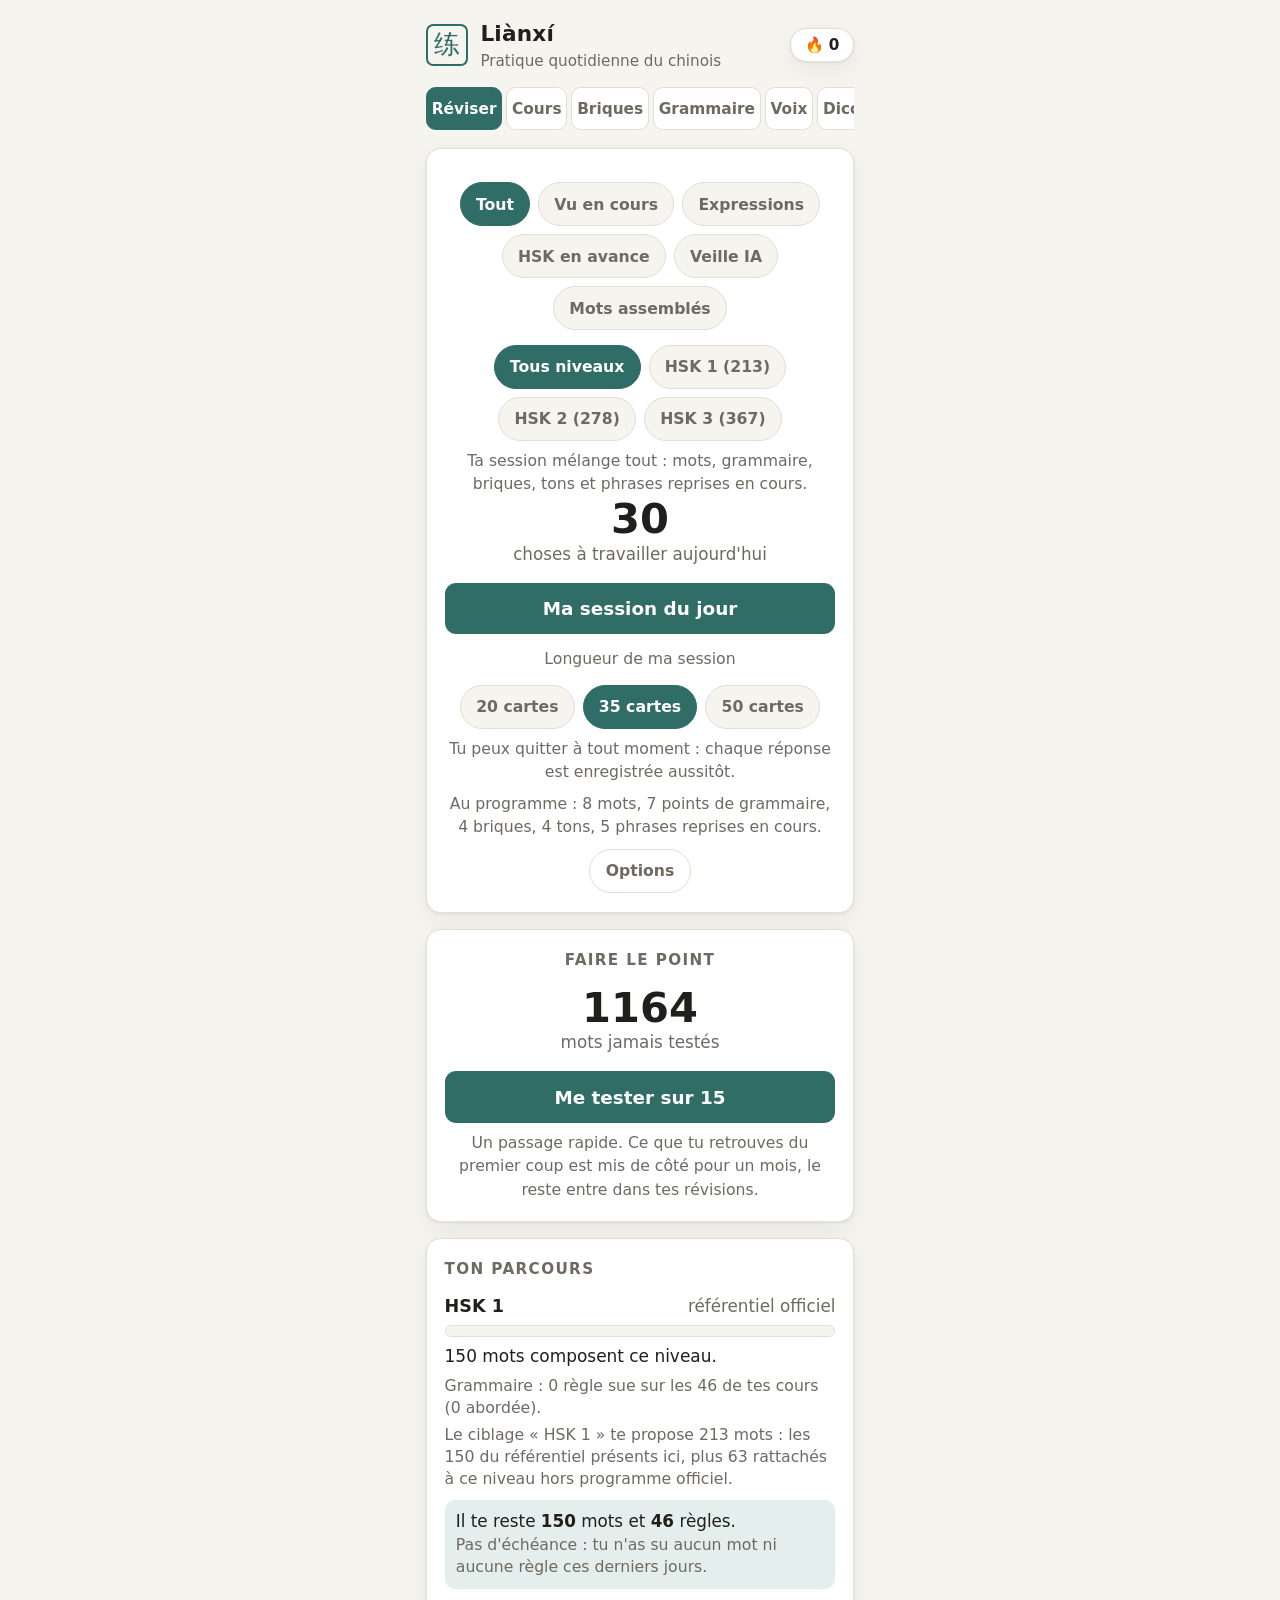
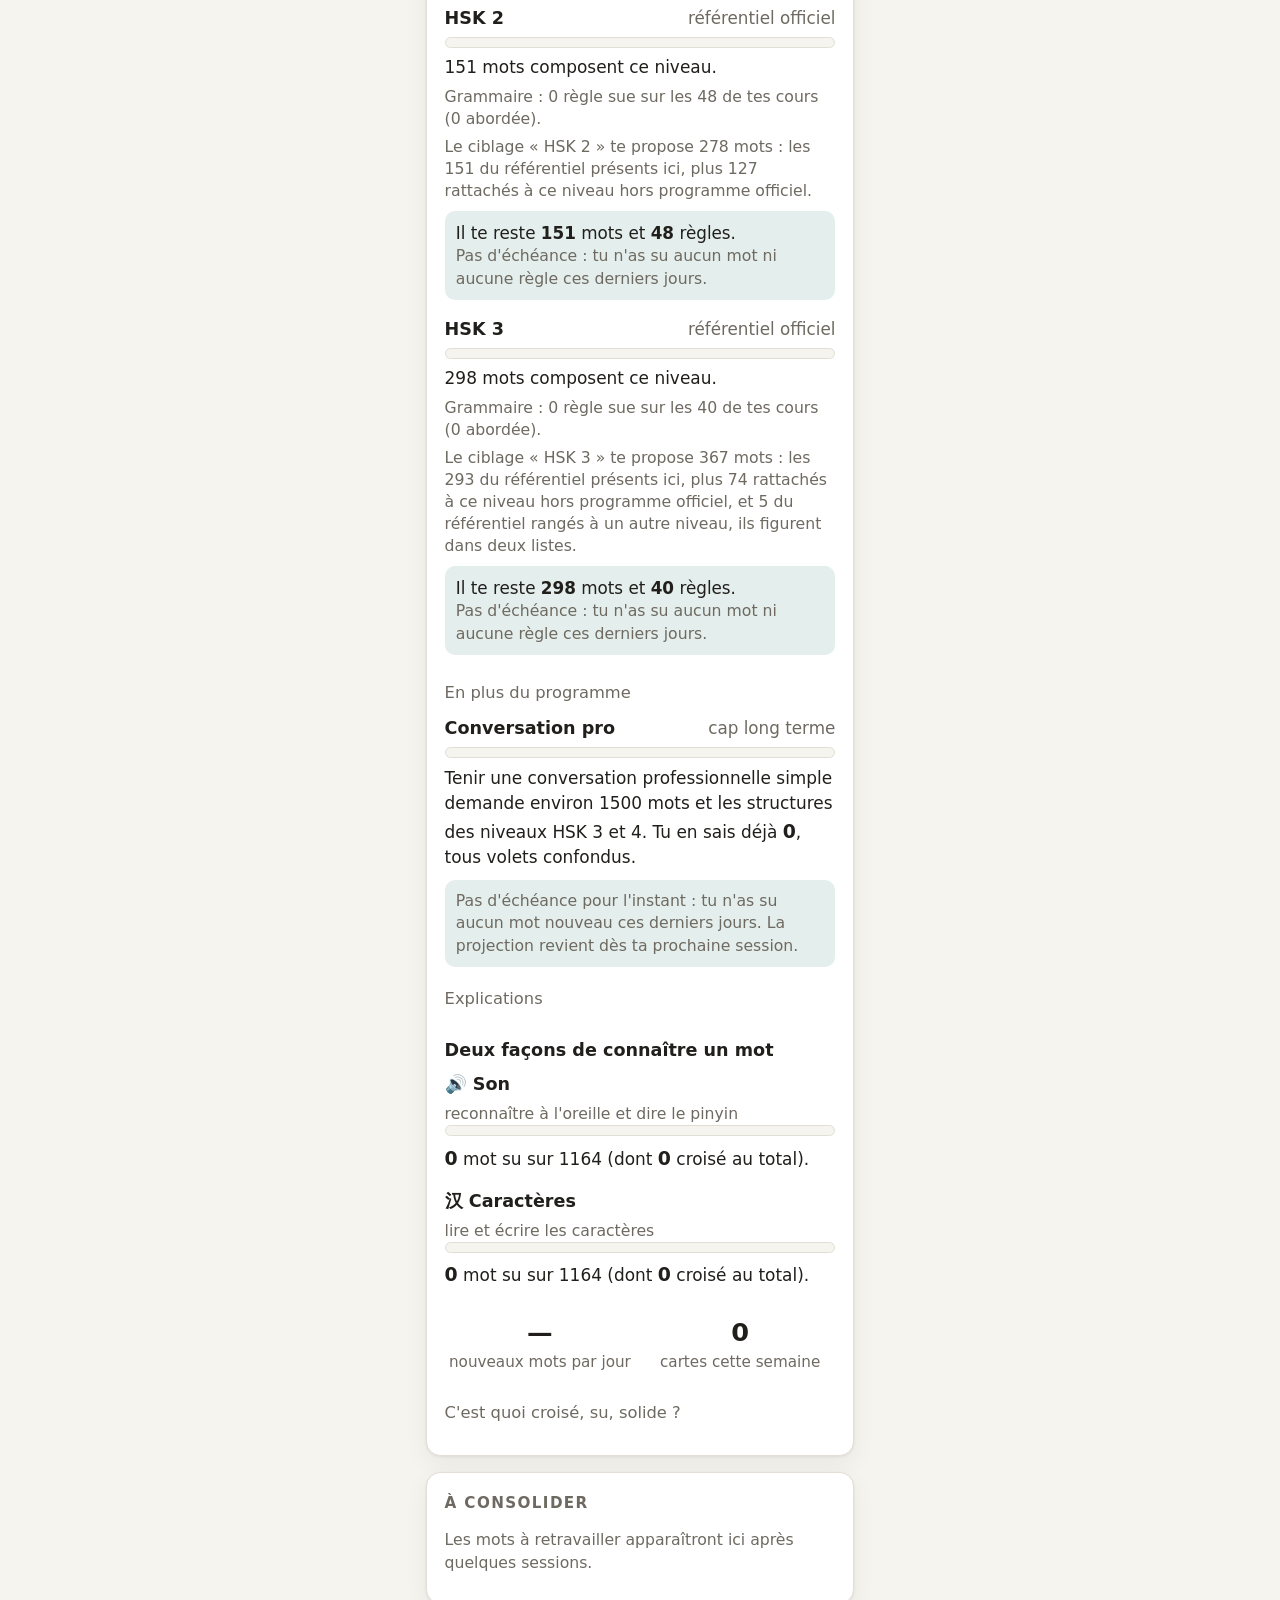
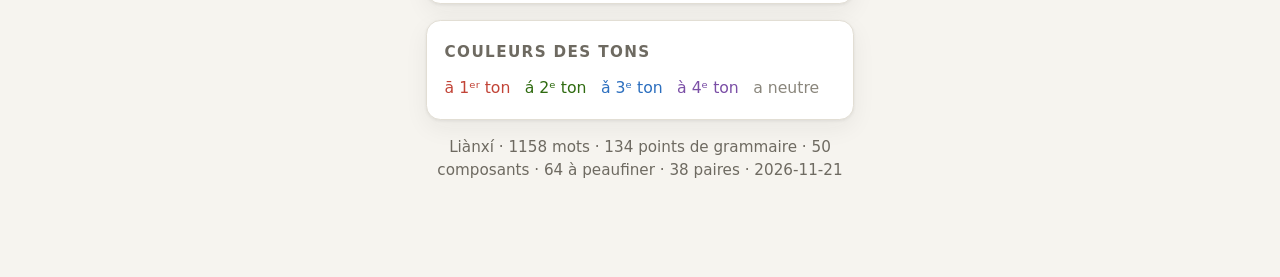
==== index.html @ 5602e7f3 "Cours : phrases des supports des leçons 11, 12 et 13 du HSK 3 134 phrases (dialogues et exemples de " ====
<!doctype html>
<html lang="fr">
<head>
<meta charset="utf-8">
<meta name="viewport" content="width=device-width, initial-scale=1, viewport-fit=cover">
<title>Liànxí · Pratique du chinois</title>
<link rel="manifest" href="manifest.json">
<link rel="icon" href="icon.svg" type="image/svg+xml">
<link rel="apple-touch-icon" href="apple-touch-icon.png">
<meta name="apple-mobile-web-app-title" content="Liànxí">
<meta name="theme-color" content="#2F6D66">
<style>
  :root {
    --paper: #F6F4EF;
    --card: #FFFFFF;
    --ink: #211F1C;
    --muted: #6E6A61;
    --line: #E2DED4;
    --accent: #2F6D66;
    --accent-ink: #FFFFFF;
    --accent-soft: #E4EEEC;
    --bad: #B3402E;
    --bad-soft: #F6E6E2;
    --good: #4A7C59;
    --good-soft: #E6EFE8;
    --t1: #C24437;
    --t2: #2F6B10;
    --t3: #2C6FBF;
    --t4: #7B4FA6;
    --t0: #8A867C;
    --shadow: 0 1px 3px rgba(33,31,28,.07), 0 8px 24px rgba(33,31,28,.06);
  }
  @media (prefers-color-scheme: dark) {
    :root {
      --paper: #161719; --card: #1F2124; --ink: #EDEAE2; --muted: #9C978C;
      --line: #2E3036; --accent: #63A79D; --accent-ink: #10201D; --accent-soft: #23332F;
      --bad: #E06A55; --bad-soft: #3A2521; --good: #7FB78A; --good-soft: #22312A;
      --t1: #E5766A; --t2: #7CBF5A; --t3: #6FA8E8; --t4: #B48AD9; --t0: #8F8B82;
      --shadow: 0 1px 3px rgba(0,0,0,.4), 0 8px 24px rgba(0,0,0,.3);
    }
  }

  * { box-sizing: border-box; }
  body {
    margin: 0; background: var(--paper); color: var(--ink);
    font-family: "Avenir Next", Avenir, -apple-system, "Segoe UI", system-ui, sans-serif;
    font-size: 1.1rem; line-height: 1.5;
    -webkit-font-smoothing: antialiased;
  }
  .hanzi { font-family: "Kaiti SC", "STKaiti", KaiTi, "AR PL KaitiM GB", serif; }

  .wrap { max-width: 460px; margin: 0 auto; padding: 0 1rem 5rem; }

  header.app {
    display: flex; align-items: center; gap: .8rem; padding: 1.1rem 0 .9rem;
  }
  .seal {
    width: 2.6rem; height: 2.6rem; flex: none; border: 2px solid var(--accent);
    border-radius: .45rem; display: grid; place-items: center;
    color: var(--accent); font-size: 1.6rem; line-height: 1;
  }
  header.app h1 { font-size: 1.35rem; margin: 0; font-weight: 600; letter-spacing: .01em; }
  header.app .sub { font-size: .95rem; color: var(--muted); margin: 0; }
  .streak {
    margin-left: auto; background: var(--card); border: 1px solid var(--line);
    border-radius: 999px; padding: .3rem .85rem; font-size: .95rem; font-weight: 600;
    box-shadow: var(--shadow);
  }

  nav.tabs { display: flex; gap: .25rem; margin-bottom: 1.1rem;
             overflow-x: auto; scrollbar-width: none; -webkit-overflow-scrolling: touch; }
  nav.tabs::-webkit-scrollbar { display: none; }
  nav.tabs button {
    flex: 1 1 auto; white-space: nowrap; padding: .72rem .3rem; font-size: .96rem; font-weight: 600;
    font-family: inherit; border: 1px solid var(--line); border-radius: .6rem;
    background: var(--card); color: var(--muted); cursor: pointer;
  }
  nav.tabs button[aria-selected="true"] {
    background: var(--accent); color: var(--accent-ink); border-color: var(--accent);
  }

  .cours-date { font-size: 1rem; color: var(--muted); margin: 0 0 .3rem; }
  .cours-titre { font-size: 1.35rem; font-weight: 600; margin: 0 0 .6rem; line-height: 1.3; }
  .cours-etat {
    font-size: .95rem; border-radius: 999px; padding: .05rem .6rem; white-space: nowrap;
    background: var(--accent-soft); color: var(--accent); margin-left: .4rem;
  }
  .cours-etat.su { background: var(--good-soft); color: var(--good); }
  .cours-nouveau { font-size: .95rem; color: var(--accent); font-weight: 600; }
  .cours-liste { margin: .3rem 0 0; padding-left: 1.2rem; font-size: 1.1rem; line-height: 1.5; }
  .lecon-grille { display: grid; grid-template-columns: repeat(auto-fill, minmax(3rem, 1fr)); gap: .5rem; }
  .lecon-grille .chip { min-height: 44px; font-size: 1.1rem; font-weight: 600; }
  .cours-formu { padding: .6rem 0; border-bottom: 1px solid var(--line); }
  .cours-formu:last-child { border-bottom: none; }
  .cours-formu .ruby { margin-bottom: .2rem; }

  .panel {
    background: var(--card); border: 1px solid var(--line); border-radius: .9rem;
    padding: 1.2rem 1.1rem; margin-bottom: 1rem; box-shadow: var(--shadow);
  }
  .panel h2 {
    font-size: .95rem; text-transform: uppercase; letter-spacing: .09em;
    color: var(--muted); margin: 0 0 .8rem; font-weight: 600;
  }

  .due-big { font-size: 2.6rem; font-weight: 700; line-height: 1.1; font-variant-numeric: tabular-nums; }
  .due-label { color: var(--muted); font-size: 1.05rem; }

  .chips { display: flex; gap: .5rem; flex-wrap: wrap; justify-content: center; margin-top: .9rem; }
  .chip {
    min-height: 44px; padding: .35rem .95rem; border-radius: 999px; border: 1px solid var(--line);
    background: var(--paper); color: var(--muted); font-size: .98rem; font-weight: 600;
    cursor: pointer; font-family: inherit;
  }
  .chip[aria-pressed="true"] { background: var(--accent); color: var(--accent-ink); border-color: var(--accent); }

  .btn {
    display: block; width: 100%; padding: .95rem; margin-top: 1rem;
    font-size: 1.15rem; font-weight: 600; font-family: inherit;
    border: none; border-radius: .7rem; cursor: pointer;
    background: var(--accent); color: var(--accent-ink);
  }
  .btn.secondary { background: var(--accent-soft); color: var(--accent); }
  .btn.ghost { background: transparent; color: var(--muted); border: 1px solid var(--line); }
  .sans-parler { display: grid; gap: .5rem; margin-top: 1rem; }
  .btn:disabled { opacity: .45; cursor: default; }
  button:focus-visible, input:focus-visible, textarea:focus-visible {
    outline: 3px solid var(--accent); outline-offset: 2px;
  }

  /* Un caractère cité n'est jamais nu : forme, prononciation, sens. */
  .char-gloses { display: flex; flex-wrap: wrap; gap: .4rem; margin: .5rem 0; }
  .char-glose { display: flex; flex-direction: column; align-items: center; gap: .1rem;
    padding: .4rem .55rem; border: 1px solid var(--line); border-radius: 10px;
    background: var(--card); cursor: pointer; min-width: 4.2rem; }
  .char-glose .hanzi { font-size: 1.7rem; line-height: 1.1; }
  .char-glose .cg-py { font-size: 1rem; }
  .char-glose .cg-fr { font-size: .95rem; color: var(--muted); text-align: center; }
  /* Le mot d'origine reste à la taille du texte : sans ça il hérite de la
     grande taille des hanzi et vole la vedette au caractère de la tuile. */
  .char-glose .cg-fr .hanzi { font-size: 1.05em; }
  .char-glose { max-width: 12rem; }
  .stats { display: grid; grid-template-columns: repeat(2, 1fr); gap: .6rem; }
  /* Échéance de niveau : la durée est le seul chiffre qu'on lit de loin, le reste
     est là pour qu'elle puisse la contester. */
  .pc-eta { margin-top: .6rem; padding: .6rem .7rem; border-radius: 10px;
    background: var(--accent-soft); font-size: 1.05rem; line-height: 1.45; }
  .pc-eta.fini { background: transparent; padding-left: 0; color: var(--muted); }
  .pc-eta-big { display: block; font-size: 1.5rem; font-weight: 700; margin: .15rem 0; }
  .pc-eta-note { display: block; font-size: .98rem; color: var(--muted); }
  .stat { text-align: center; padding: .5rem .2rem; }
  .stat .n { font-size: 1.6rem; font-weight: 700; font-variant-numeric: tabular-nums; }
  .stat .l { font-size: .95rem; color: var(--muted); }

  .tone-legend { display: flex; flex-wrap: wrap; gap: .4rem .9rem; font-size: .98rem; margin-top: .6rem; }
  .t1 { color: var(--t1); } .t2 { color: var(--t2); } .t3 { color: var(--t3); }
  .t4 { color: var(--t4); } .t0 { color: var(--t0); }

  ul.words { list-style: none; margin: 0; padding: 0; }
  ul.words li {
    display: flex; align-items: baseline; gap: .7rem; padding: .65rem 0;
    border-bottom: 1px solid var(--line);
  }
  ul.words li:last-child { border-bottom: none; }
  .w-hanzi { font-size: 1.5rem; flex: none; }
  .w-mid { min-width: 0; }
  .w-pinyin { font-size: 1.02rem; }
  .w-fr { color: var(--muted); font-size: 1rem; }
  .w-theme {
    font-size: .95rem; color: var(--accent); background: var(--accent-soft);
    border-radius: 999px; padding: .05rem .55rem; margin-left: .4rem; white-space: nowrap;
  }
  .w-err {
    margin-left: auto; flex: none; font-size: .98rem; font-weight: 600;
    color: var(--bad); background: var(--bad-soft); border-radius: 999px; padding: .1rem .6rem;
  }
  .w-lvl { margin-left: auto; flex: none; font-size: .9rem; color: var(--muted); }

  textarea {
    width: 100%; min-height: 7rem; font-size: 1rem; font-family: ui-monospace, Menlo, monospace;
    border: 1px solid var(--line); border-radius: .6rem; padding: .7rem;
    background: var(--paper); color: var(--ink); resize: vertical;
  }
  .hint { font-size: .98rem; color: var(--muted); margin: .5rem 0 0; }
  /* Bandeau de reprise : s'affiche quand la sauvegarde en ligne est plus
     recente que l'etat de cet appareil (nouveau telephone, app reinstallee). */
  #sync-banner {
    display: none; margin: 0 0 .9rem; padding: .85rem .9rem;
    border: 1px solid var(--accent); border-radius: .7rem;
    background: var(--accent-soft); color: var(--ink); font-size: 1.02rem;
  }
  #sync-banner .btn { margin-top: .7rem; }
  .field {
    width: 100%; min-height: 44px; font-size: 1rem; font-family: ui-monospace, Menlo, monospace;
    border: 1px solid var(--line); border-radius: .6rem; padding: .7rem;
    background: var(--paper); color: var(--ink); box-sizing: border-box;
  }
  .file-btn {
    display: block; width: 100%; min-height: 44px; padding: .95rem; margin-top: 1rem;
    font-size: 1.15rem; font-weight: 600; text-align: center;
    border: 1px solid var(--line); border-radius: .7rem; color: var(--muted); cursor: pointer;
  }
  .file-btn input { display: none; }
  .msg { font-size: 1.02rem; font-weight: 600; margin-top: .6rem; }
  .msg.ok { color: var(--good); } .msg.err { color: var(--bad); }
  footer.build { text-align: center; color: var(--muted); font-size: .95rem; padding-bottom: 1rem; }

  /* ---- Session ---- */
  #session { position: fixed; inset: 0; background: var(--paper); overflow-y: auto; z-index: 10; }
  #session .wrap { padding-top: .9rem; }
  .sess-top { display: flex; align-items: center; gap: .8rem; margin-bottom: .9rem; }
  .sess-top button {
    background: none; border: none; font-size: 1.6rem; color: var(--muted);
    cursor: pointer; padding: .2rem .5rem; font-family: inherit;
  }
  .progress { flex: 1; height: .45rem; background: var(--line); border-radius: 999px; overflow: hidden; }
  .progress div { height: 100%; background: var(--accent); border-radius: 999px; transition: width .25s; }
  @media (prefers-reduced-motion: reduce) { .progress div { transition: none; } }
  .sess-count { font-size: .95rem; color: var(--muted); font-variant-numeric: tabular-nums; }
  .sess-track { flex: none; font-size: 1.2rem; }
  .skip-btn { flex: none; background: none; border: none; color: var(--accent); font-family: inherit;
    font-size: 1rem; font-weight: 600; cursor: pointer; padding: .2rem .5rem; min-height: 44px; }
  .sess-top button { min-height: 44px; }
  /* Toute la carte révèle la réponse : viser un bouton de plus par carte était
     un geste de précision inutile. */
  .qcard.tappable { cursor: pointer; }

  .mode-tag {
    display: inline-block; font-size: .9rem; font-weight: 600; letter-spacing: .08em;
    text-transform: uppercase; color: var(--accent); background: var(--accent-soft);
    border-radius: 999px; padding: .2rem .8rem; margin-bottom: 1rem;
  }
  .qcard {
    background: var(--card); border: 1px solid var(--line); border-radius: 1rem;
    box-shadow: var(--shadow); padding: 1.6rem 1.2rem; text-align: center; min-height: 16rem;
    display: flex; flex-direction: column; justify-content: center; gap: .7rem;
  }
  .q-hanzi { font-size: 4rem; line-height: 1.25; }
  .q-hanzi.small { font-size: 2.6rem; }
  .q-pinyin { font-size: 1.5rem; }
  .q-fr { font-size: 1.25rem; }
  .q-prompt { font-size: 1.05rem; color: var(--muted); }
  .q-phrase { font-size: 1.35rem; line-height: 1.6; }
  .q-phrase-fr { font-size: 1.02rem; color: var(--muted); }
  .q-phrase .pword {
    background: none; border: none; padding: .35em .18em; margin: 0 .08em;
    font-size: inherit; font-family: inherit; color: inherit; cursor: pointer;
    border-radius: .25em; border-bottom: 2px dotted var(--line);
  }
  .q-phrase .pword.active { background: var(--accent-soft); color: var(--accent); border-bottom: 2px solid var(--accent); }
  .gloss { font-size: 1.05rem; min-height: 1.3em; }
  .gloss-hint { font-size: .98rem; margin: 0; }
  select {
    width: 100%; padding: .6rem; font-size: 1.02rem; font-family: inherit;
    border: 1px solid var(--line); border-radius: .6rem;
    background: var(--paper); color: var(--ink);
  }
  .divider { border: none; border-top: 1px dashed var(--line); margin: .5rem 0; }

  .audio-btn {
    font-size: 1.15rem; font-weight: 600; font-family: inherit; cursor: pointer;
    background: var(--accent-soft); color: var(--accent); border: none;
    border-radius: 999px; padding: .55rem 1.2rem; min-height: 44px; min-width: 44px;
  }
  .audio-row { display: flex; gap: .5rem; justify-content: center; }
  .big-audio { font-size: 2.6rem; background: var(--accent-soft); color: var(--accent);
    border: none; border-radius: 50%; width: 5.5rem; height: 5.5rem; cursor: pointer; align-self: center; }

  input.answer {
    font-size: 1.7rem; text-align: center; width: 100%; padding: .6rem;
    border: 1px solid var(--line); border-radius: .6rem; background: var(--paper); color: var(--ink);
    font-family: "Kaiti SC", "STKaiti", KaiTi, serif;
  }
  .diff span.okc { color: var(--good); }
  .diff span.koc, .diff-leg .koc { color: var(--bad); text-decoration: line-through; }
  .diff span.manq, .diff-leg .manq { color: var(--accent); text-decoration: underline dashed; text-underline-offset: .25em; }
  .diff-leg .okc { color: var(--good); }
  #answer-zone .ruby { margin: .3rem 0 .7rem; }
  input.answer[readonly] { border-style: dashed; }
  .verdict { font-size: 1.1rem; font-weight: 700; }
  .verdict.ok { color: var(--good); } .verdict.ko { color: var(--bad); } .verdict.mid { color: var(--accent); }
  .heard { font-size: 1.02rem; color: var(--muted); }

  /* Les boutons de notation restent collés en bas : sur une carte dépliée avec
     phrase et audio, ils passaient sous la ligne de flottaison et il fallait
     scroller pour noter, 25 fois par session. */
  .grades {
    display: grid; grid-template-columns: 1fr 1fr; gap: .6rem;
    position: sticky; bottom: 0; z-index: 2;
    padding: .7rem 0 calc(.7rem + env(safe-area-inset-bottom));
    margin-top: 1rem; background: var(--paper);
  }
  .grades button {
    padding: 1rem 0; font-size: 1.15rem; font-weight: 700; font-family: inherit;
    border: none; border-radius: .7rem; cursor: pointer;
  }
  .g-again { background: var(--bad-soft); color: var(--bad); }
  .g-good { background: var(--accent); color: var(--accent-ink); }
  .grades button.suggest { outline: 3px solid var(--accent); outline-offset: 2px; }

  .end-list { text-align: left; }
  .score { display: grid; grid-template-columns: repeat(3, 1fr); gap: .5rem; margin: .4rem 0; }
  .sc { padding: .5rem .2rem; border-radius: .6rem; background: var(--paper); }
  .sc .n { font-size: 1.9rem; font-weight: 700; font-variant-numeric: tabular-nums; line-height: 1.1; }
  .sc .l { font-size: .95rem; color: var(--muted); }
  .sc.ok { background: var(--good-soft); } .sc.ok .n { color: var(--good); }
  .sc.ko { background: var(--bad-soft); } .sc.ko .n { color: var(--bad); }

  /* Caractère au-dessus, pinyin coloré en dessous */
  .ruby { display: flex; flex-wrap: wrap; justify-content: center; gap: .1rem .35rem; }
  .pyseg { display: inline-flex; flex-direction: column; align-items: center; line-height: 1.25; }
  .pyseg .hanzi { font-size: 1.9rem; }
  .pysub { font-size: 1.05rem; }
  .aside-zi { font-size: 1.05rem; color: var(--muted); }
  .aside-zi .hanzi { font-size: 1.5rem; color: var(--ink); }
  .cmp { display: flex; flex-direction: column; gap: .5rem; margin: .6rem 0; }
  .cmp-row { display: flex; align-items: center; gap: .6rem; justify-content: center; flex-wrap: wrap; }
  .cmp-lab { font-size: .95rem; font-weight: 700; letter-spacing: .06em; text-transform: uppercase;
    color: var(--muted); flex: none; }
  .cmp-hint { text-align: left; font-size: 1rem; }
  /* ---- Dictionnaire ---- */
  .dico-input {
    width: 100%; padding: .75rem .9rem; font-size: 1.15rem; font-family: inherit;
    border: 1px solid var(--line); border-radius: .6rem; background: var(--paper); color: var(--ink);
  }
  .dico-card { background: var(--card); border: 1px solid var(--line); border-radius: .9rem;
    padding: 1rem 1.1rem; margin-bottom: .8rem; box-shadow: var(--shadow); }
  .dico-head { display: flex; align-items: baseline; gap: .7rem; flex-wrap: wrap; }
  .dico-hanzi { font-size: 2.2rem; }
  .dico-fr { color: var(--muted); font-size: 1.05rem; }
  .dico-decomp { display: flex; flex-wrap: wrap; gap: .4rem; margin: .7rem 0 .2rem; }
  .dico-mot { font-size: .98rem; border: 1px solid var(--line); border-radius: 999px; padding: .5rem .8rem; min-height: 44px; }
  .dico-ex { font-size: 1.2rem; margin-top: .6rem; line-height: 1.5; }
  .dico-ex-fr { font-size: .98rem; color: var(--muted); }

  /* ---- Grammaire ---- */
  .gram-item {
    border: 1px solid var(--line); border-radius: .7rem; margin-bottom: .6rem;
    background: var(--paper); overflow: hidden;
  }
  .gram-head {
    width: 100%; text-align: left; background: none; border: none; cursor: pointer;
    font-family: inherit; color: inherit; padding: .8rem .9rem; display: flex;
    align-items: baseline; gap: .5rem; flex-wrap: wrap;
  }
  .gram-head .t { font-size: 1.12rem; font-weight: 600; }
  .gram-head .r { font-size: 1rem; color: var(--muted); width: 100%; }
  .gram-struct {
    display: inline-block; font-size: 1.02rem; color: var(--accent);
    background: var(--accent-soft); border-radius: .4rem; padding: .1rem .6rem;
  }
  .gram-body { padding: 0 .9rem 1rem; font-size: 1.06rem; }
  .gram-body h4 { font-size: .95rem; text-transform: uppercase; letter-spacing: .07em;
    color: var(--muted); margin: 1rem 0 .35rem; }
  .gram-body ul { margin: .2rem 0; padding-left: 1.1rem; }
  .gram-body li { margin-bottom: .3rem; }
  .gram-ex { margin: .5rem 0; }
  .gram-ex .zh { font-size: 1.3rem; }
  .gram-ex .py { font-size: 1rem; }
  .gram-ex .fr { font-size: 1rem; color: var(--muted); }
  .gram-score {
    margin-left: auto; flex: none; font-size: .95rem; font-weight: 600;
    border-radius: 999px; padding: .1rem .6rem; white-space: nowrap;
    background: var(--paper); color: var(--muted); border: 1px solid var(--line);
  }
  .gram-score.ko { background: var(--bad-soft); color: var(--bad); border-color: transparent; }
  .gram-score.ok { background: var(--good-soft); color: var(--good); border-color: transparent; }
  .gram-q { font-size: 1.5rem; line-height: 1.6; }
  .gram-q .blank { color: var(--accent); border-bottom: 2px solid var(--accent); padding: 0 .5em; }
  .opts { display: flex; flex-direction: column; gap: .55rem; margin-top: 1rem; }
  .opts button {
    padding: .8rem .7rem; font-size: 1.25rem; font-family: inherit; font-weight: 600;
    border: 1px solid var(--line); border-radius: .7rem; background: var(--card);
    color: var(--ink); cursor: pointer;
  }
  .opts button:disabled { cursor: default; }
  .opts button.good { background: var(--good-soft); border-color: var(--good); color: var(--good); }
  .opts button.bad { background: var(--bad-soft); border-color: var(--bad); color: var(--bad); }
  .segs { display: flex; flex-wrap: wrap; gap: .45rem; justify-content: center; }
  .segs button {
    padding: .5rem .8rem; font-size: 1.35rem; font-family: inherit;
    border: 1px solid var(--line); border-radius: .55rem; background: var(--card);
    color: var(--ink); cursor: pointer;
  }
  .segs button:disabled { opacity: .3; }
  .drop {
    min-height: 3.6rem; border: 2px dashed var(--line); border-radius: .7rem;
    padding: .5rem; display: flex; flex-wrap: wrap; gap: .45rem; justify-content: center;
    align-items: center; margin-bottom: .7rem;
  }
  .drop .ph { color: var(--muted); font-size: 1rem; }
  .drop button { background: var(--accent-soft); border-color: var(--accent); color: var(--accent); }
  .expl { font-size: 1.05rem; text-align: left; background: var(--paper);
    border-left: 3px solid var(--accent); padding: .6rem .8rem; border-radius: .3rem; }

  /* ---- Fiche de grammaire, format court ---- */
  .gram-titre { font-size: 1.35rem; font-weight: 600; margin-bottom: .2rem; }
  /* Gabarit : une colonne par bloc, fonction / caractères / pinyin alignés */
  .gab { display: flex; gap: .4rem; flex-wrap: wrap; justify-content: center;
    background: var(--paper); border-radius: .6rem; padding: .7rem .5rem; margin: .6rem 0; }
  .gab-col { text-align: center; padding: .3rem .45rem; border-radius: .45rem;
    border-bottom: 3px solid var(--line); }
  .gab-col.fixe { background: var(--accent-soft); border-bottom-color: var(--accent); }
  .gab-lab { font-size: .95rem; font-weight: 700; letter-spacing: .04em;
    text-transform: uppercase; color: var(--muted); }
  .gab-col.fixe .gab-lab { color: var(--accent); }
  .gab-zh { font-size: 1.6rem; line-height: 1.3; }
  .gab-sens { font-size: .95rem; color: var(--muted); max-width: 8rem; margin: .15rem auto 0; }
  /* Aides à la construction des phrases longues (2026-10-27) */
  .idees { display: flex; flex-wrap: wrap; gap: .4rem; justify-content: center; margin: .3rem 0 .6rem; }
  .idee { display: flex; flex-direction: column; align-items: center; font-size: 1.05rem;
    background: var(--paper); border-radius: .5rem; padding: .35rem .6rem; }
  .idee small { font-size: .95rem; font-weight: 700; color: var(--accent); }
  .esc-prev { background: var(--paper); border-radius: .6rem; padding: .5rem .7rem; margin: .4rem 0 .6rem; }
  .esc-ajout { font-size: 1.1rem; font-weight: 600; margin: .4rem 0; }
  .gab-py { font-size: 1rem; }
  .gram-modele { text-align: center; margin: .7rem 0; }
  .gram-modele .fr { color: var(--muted); font-size: 1.05rem; }
  /* La règle, toujours au même endroit et jamais reformulée */
  .gram-regle { font-size: 1.12rem; font-weight: 600; background: var(--accent-soft);
    color: var(--accent); border-radius: .5rem; padding: .7rem .9rem; margin: .6rem 0; }
  .contraste { border: 1px solid var(--line); border-radius: .6rem; padding: .6rem .7rem; margin: .5rem 0; }
  .ct { display: flex; align-items: center; gap: .5rem; margin: .2rem 0; }
  .ct-m { font-weight: 700; font-size: 1.2rem; flex: none; }
  .ct.ok .ct-m { color: var(--good); }
  .ct.ko .ct-m { color: var(--bad); }
  .ct.ko .ruby { opacity: .75; }
  .ct-why { font-size: 1.02rem; color: var(--muted); margin-top: .35rem; }

  .filtre-btn {
    background: none; border: 1px solid var(--line); border-radius: 999px;
    color: var(--muted); font-family: inherit; font-size: .98rem; font-weight: 600;
    padding: .45rem 1rem; min-height: 44px; cursor: pointer; margin-top: .6rem;
  }
  .filtre-btn[aria-expanded="true"] { color: var(--accent); border-color: var(--accent); }

  /* ---- À consolider : fiches dépliables ----
     Repliée, la ligne donne le mot et ce qui coince ; dépliée, elle donne de
     quoi se remémorer en lisant, sans lancer d'exercice. */
  ul.words li.weak-item { display: block; padding: 0; }
  .weak-head { width: 100%; display: flex; align-items: baseline; gap: .7rem;
    background: none; border: none; padding: .65rem 0; font-family: inherit;
    font-size: inherit; color: inherit; cursor: pointer; text-align: left; min-height: 44px; }
  .weak-head .w-mid { flex: 1; }
  .weak-body { padding: .1rem 0 .8rem; font-size: 1.02rem; text-align: left; }
  .weak-body .ruby { justify-content: flex-start; }
  .taille-lab { font-size: .98rem; color: var(--muted); margin: .8rem 0 0; }

  /* ---- Barre de parcours ---- */
  .parcours { margin: .3rem 0 .9rem; }
  .pc-rail { height: .7rem; background: var(--paper); border: 1px solid var(--line);
    border-radius: 999px; overflow: hidden; }
  .pc-fill { height: 100%; background: var(--accent); border-radius: 999px; transition: width .4s; }
  @media (prefers-reduced-motion: reduce) { .pc-fill { transition: none; } }
  /* Barre en trois tons pour la part connue : même couleur, trois densités.
     Trois teintes différentes se lisaient comme trois catégories sans rapport,
     alors que c'est un seul continuum de solidité. */
  .pc-seg { display: flex; height: .7rem; background: var(--paper); border: 1px solid var(--line);
    border-radius: 999px; overflow: hidden; }
  .pc-seg i { height: 100%; background: var(--accent); display: block; }
  .pc-seg i.moyen { opacity: .5; }
  .pc-seg i.faible { opacity: .22; }
  .pc-parts { display: flex; flex-wrap: wrap; gap: .15rem .9rem; margin-top: .4rem;
              font-size: 1rem; color: var(--muted); }
  .pc-parts b { color: var(--ink); font-weight: 600; }
  .pc-puce { display: inline-block; width: .62rem; height: .62rem; border-radius: 999px;
             background: var(--accent); margin-right: .3rem; vertical-align: baseline; }
  .pc-puce.moyen { opacity: .5; } .pc-puce.faible { opacity: .22; }
  .pc-legend { font-size: 1.02rem; color: var(--muted); margin-top: .5rem; }
  .pc-legend strong { color: var(--ink); font-size: 1.15rem; }
  .pc-niveau, .pc-piste { margin: 0 0 1rem; }
  .pc-tete { display: flex; justify-content: space-between; align-items: baseline;
             gap: .6rem; margin-bottom: .35rem; }
  .pc-nom { font-weight: 600; font-size: 1.1rem; }
  .pc-pct { font-size: 1.05rem; color: var(--muted); font-variant-numeric: tabular-nums; }
  .pc-detail { display: flex; flex-wrap: wrap; gap: .2rem 1.1rem; margin-top: .4rem;
               font-size: 1rem; color: var(--muted); }
  .pc-detail strong { color: var(--ink); }
  .pc-note { font-size: .98rem; color: var(--muted); margin-top: .35rem; line-height: 1.4; }
  .pc-phrase { font-size: 1.06rem; line-height: 1.5; margin-top: .45rem; }
  .pc-phrase strong { font-size: 1.18rem; }
  .pc-ligne { display: flex; justify-content: space-between; gap: .6rem;
              font-size: 1.02rem; color: var(--muted); padding: .18rem 0; }
  .pc-ligne strong { color: var(--ink); }
  .gram-groupe { margin: 0 0 1.4rem; }
  .gram-groupe .pc-tete { margin-bottom: .3rem; }
  .gram-score.neuf { color: var(--muted); }
  .gram-score.presque { color: var(--accent); }
  .gram-plus { margin-top: .6rem; }
  .gram-plus summary { cursor: pointer; font-size: 1.02rem; color: var(--muted);
                       padding: .5rem 0; min-height: 44px; display: flex; align-items: center; }

  /* ---- Glose de prose : pinyin en ligne derrière les caractères ---- */
  .gl { white-space: nowrap; }
  .gl-py { font-size: .88em; margin-left: .12em; }

  /* ---- Classificateur ---- */
  .cl-bloc { background: var(--accent-soft); border-radius: .5rem; padding: .5rem .7rem; margin: .5rem 0; }
  .cl-lab { font-size: .95rem; font-weight: 700; text-transform: uppercase; letter-spacing: .05em;
    color: var(--accent); margin-right: .4rem; }
  .cl-zi { font-size: 1.5rem; }
  .cl-py { font-size: 1.05rem; }
  .cl-ex { font-size: 1.15rem; margin-left: .5rem; color: var(--muted); }
  .cl-note { font-size: 1rem; margin-top: .35rem; text-align: left; }
  .usage-note.construction { border-left-color: var(--muted); }
  .trace-wrap { display: flex; justify-content: center; margin: .6rem 0; }
  #trace-zone { position: relative; touch-action: none; }
  #trace-zone svg { display: block; }
  .trace-grille { position: absolute; inset: 0; pointer-events: none;
    border: 1px solid var(--line); border-radius: .4rem;
    background:
      linear-gradient(to right, transparent calc(50% - .5px), var(--line) calc(50% - .5px), var(--line) calc(50% + .5px), transparent calc(50% + .5px)),
      linear-gradient(to bottom, transparent calc(50% - .5px), var(--line) calc(50% - .5px), var(--line) calc(50% + .5px), transparent calc(50% + .5px)); }
  .trace-attente { color: var(--muted); padding: 3rem 1rem; font-size: 1.02rem; }
  .trace-actions { display: flex; gap: .5rem; justify-content: center; flex-wrap: wrap; }
  .trace-actions .btn { flex: 0 1 auto; min-height: 44px; }
  .cy-cars { display: flex; gap: .5rem; flex-wrap: wrap; margin: .5rem 0; }
  .cy-car { flex: 1 1 4.5rem; text-align: center; border: 1px solid var(--line);
            border-radius: .5rem; padding: .5rem .3rem; }
  .cy-zh { display: block; font-size: 1.9rem; line-height: 1.2; }
  .cy-py { display: block; font-size: 1rem; }
  .cy-fr { display: block; font-size: .98rem; color: var(--muted); margin-top: .2rem; }
  .cy-litt { font-size: 1.06rem; font-style: italic; margin: .5rem 0; }
  .usage-note { font-size: 1.04rem; line-height: 1.5; text-align: left; margin: .6rem 0;
                padding: .6rem .7rem; border-left: 3px solid var(--accent);
                background: var(--paper); border-radius: .3rem; }

  /* ---- Quiz tons ---- */
  .tone-opts { display: grid; grid-template-columns: repeat(5, 1fr); gap: .5rem; margin-top: 1rem; }
  .tone-opts button {
    padding: .9rem .2rem; font-size: 1.15rem; font-weight: 700; font-family: inherit;
    border: 1px solid var(--line); border-radius: .7rem; background: var(--card); cursor: pointer;
  }
  .tone-opts button:disabled { cursor: default; }
  .tone-opts button.good { background: var(--good-soft); border-color: var(--good); color: var(--good); }
  .tone-opts button.bad { background: var(--bad-soft); border-color: var(--bad); color: var(--bad); }

  /* ---- Prononciation : oreille, voix, écho ---- */
  .paire-opts { display: grid; gap: .55rem; margin-top: 1rem; }
  .paire-opts button {
    display: flex; align-items: center; gap: .7rem; text-align: left;
    padding: .75rem .9rem; min-height: 56px; font-family: inherit; cursor: pointer;
    border: 1px solid var(--line); border-radius: .7rem; background: var(--card); color: inherit;
  }
  .paire-opts button:disabled { cursor: default; }
  .paire-opts .p-zh { font-size: 1.9rem; line-height: 1; flex: 0 0 auto; }
  .paire-opts .p-py { font-size: 1.15rem; font-weight: 700; }
  .paire-opts .p-fr { font-size: .98rem; color: var(--muted); }
  .paire-opts button.good { background: var(--good-soft); border-color: var(--good); }
  .paire-opts button.bad { background: var(--bad-soft); border-color: var(--bad); }
  .ecoute-note { font-size: 1.04rem; line-height: 1.5; text-align: left; margin: .8rem 0 0;
                 padding: .6rem .7rem; border-left: 3px solid var(--accent);
                 background: var(--paper); border-radius: .3rem; }
  .cmp-sons { display: flex; gap: .5rem; flex-wrap: wrap; justify-content: center; margin-top: .7rem; }
  .voix-cible { text-align: center; margin: .4rem 0 .8rem; }
  .voix-cible .v-zh { font-size: 3.4rem; line-height: 1.1; }
  .voix-cible .v-py { font-size: 1.5rem; font-weight: 700; }
  .voix-cible .v-fr { font-size: 1.04rem; color: var(--muted); }
  .voix-canvas { width: 100%; height: 190px; display: block; margin: .6rem 0;
                 border: 1px solid var(--line); border-radius: .6rem; background: var(--paper); }
  .voix-actions { display: flex; gap: .5rem; flex-wrap: wrap; }
  .voix-actions .btn { flex: 1 1 8rem; min-height: 48px; }
  .niveau-mic { height: 10px; border-radius: 6px; background: var(--line); overflow: hidden; margin: .5rem 0; }
  .niveau-mic > div { height: 100%; width: 0%; background: var(--accent); transition: width .08s linear; }
  .verdict-voix { font-size: 1.15rem; font-weight: 700; text-align: center; margin: .3rem 0; }
  .verdict-voix.ok { color: var(--good); }
  .verdict-voix.ko { color: var(--bad); }
  .mesure { font-size: 1.02rem; color: var(--muted); text-align: center; }

  .hidden { display: none !important; }
</style>
</head>
<body>

<div id="app" class="wrap">
  <header class="app">
    <div class="seal hanzi" aria-hidden="true">练</div>
    <div>
      <h1>Liànxí</h1>
      <p class="sub">Pratique quotidienne du chinois</p>
    </div>
    <div class="streak" id="streak" title="Jours de pratique d'affilée">🔥 0</div>
  </header>

  <nav class="tabs" role="tablist">
    <button role="tab" id="tab-home" aria-selected="true" onclick="showTab('home')">Réviser</button>
    <button role="tab" id="tab-cours" aria-selected="false" onclick="showTab('cours')">Cours</button>
    <button role="tab" id="tab-comp" aria-selected="false" onclick="showTab('comp')">Briques</button>
    <button role="tab" id="tab-gram" aria-selected="false" onclick="showTab('gram')">Grammaire</button>
    <button role="tab" id="tab-voix" aria-selected="false" onclick="showTab('voix')">Voix</button>
    <button role="tab" id="tab-dico" aria-selected="false" onclick="showTab('dico')">Dico</button>
    <button role="tab" id="tab-words" aria-selected="false" onclick="showTab('words')">Mots</button>
  </nav>

  <div id="sync-banner" role="status">
    <span id="sync-banner-txt"></span>
    <button class="btn" onclick="restaurerDepuisBandeau()">Restaurer cette sauvegarde</button>
    <button class="btn ghost" onclick="ignorerBandeau()">Garder ce qui est sur cet appareil</button>
  </div>

  <!-- ============ AUJOURD'HUI ============ -->
  <section id="view-home">
    <!-- Les erreurs réelles passent avant tout le reste : c'est le principe
         « apprendre de mes erreurs » demandé le 2026-08-12. -->
    <div class="panel" style="text-align:center">
      <div class="chips" id="volet-chips"></div>
      <div class="chips" id="niveau-chips"></div>
      <p class="hint" id="volet-note"></p>
      <div class="due-big" id="due-count">0</div>
      <div class="due-label" id="due-label">à travailler aujourd'hui</div>
      <button class="btn" id="start-btn" onclick="startJour()">Ma session du jour</button>
      <button class="btn secondary hidden" id="conso-btn" onclick="startConsolidation()"></button>
      <p class="taille-lab">Longueur de ma session</p>
      <div class="chips" id="taille-chips"></div>
      <p class="hint" id="quit-safe">Tu peux quitter à tout moment : chaque réponse est enregistrée aussitôt.</p>
      <p class="hint" id="plan-hint"></p>
      <p class="hint" id="no-due-hint" style="display:none">Tu es à jour. Reviens demain.</p>
      <button class="filtre-btn" id="filtre-btn" onclick="toggleFiltres()" aria-expanded="false">Options</button>
      <div class="chips hidden" id="theme-chips"></div>
      <div class="chips hidden" id="track-chips"></div>
      <button class="btn secondary hidden" id="tones-btn" onclick="startToneQuiz()">Quiz tons</button>
    </div>

    <!-- La mise à jour : un balayage de tout ce qui n'a jamais été testé, pour
         écarter d'emblée ce qu'elle connaît déjà et ne travailler que le reste. -->
    <div class="panel err-panel hidden" id="calib-panel" style="text-align:center">
      <h2>Faire le point</h2>
      <div class="due-big" id="calib-count">0</div>
      <div class="due-label" id="calib-label">mots jamais testés</div>
      <button class="btn" id="calib-btn" onclick="startCalibrage()">Me tester dessus</button>
      <p class="hint">Un passage rapide. Ce que tu retrouves du premier coup est mis de côté pour un mois, le reste entre dans tes révisions.</p>
    </div>

    <div class="panel">
      <h2>Ton parcours</h2>
      <div id="pc-niveaux"></div>
      <div id="pc-pistes"></div>
      <div class="stats">
        <div class="stat"><div class="n" id="st-rythme">—</div><div class="l">nouveaux mots par jour</div></div>
        <div class="stat"><div class="n" id="st-semaine">0</div><div class="l">cartes cette semaine</div></div>
      </div>
      <details class="gram-plus"><summary>C'est quoi croisé, su, solide ?</summary>
        <p class="hint" id="st-hint" style="margin-top:0"></p>
      </details>
    </div>

    <div class="panel">
      <h2>À consolider</h2>
      <ul class="words" id="weak-list"></ul>
      <p class="hint" id="weak-empty">Les mots à retravailler apparaîtront ici après quelques sessions.</p>
      <button class="btn secondary" id="export-weak" onclick="exportWeak()">Copier pour mon tuteur</button>
      <div class="msg" id="weak-msg"></div>
    </div>

    <div class="panel">
      <h2>Couleurs des tons</h2>
      <div class="tone-legend">
        <span class="t1">ā 1ᵉʳ ton</span><span class="t2">á 2ᵉ ton</span>
        <span class="t3">ǎ 3ᵉ ton</span><span class="t4">à 4ᵉ ton</span><span class="t0">a neutre</span>
      </div>
    </div>
  </section>

  <!-- ============ COMPOSANTS ============ -->
  <!-- ============ DERNIER COURS ============ -->
  <section id="view-cours" class="hidden">
    <div id="cours-body"></div>
  </section>

  <section id="view-comp" class="hidden">
    <div class="panel" style="text-align:center">
      <div class="due-big" id="comp-due-count">0</div>
      <div class="due-label" id="comp-due-label">composants à travailler</div>
      <button class="btn" id="comp-start-btn" onclick="startCompSession()">Entraînement composants</button>
      <p class="hint" id="comp-no-due" style="display:none">Tu es à jour sur les briques. Les fiches restent consultables ci-dessous.</p>
      <p class="hint">Un caractère s'assemble à partir de briques qui reviennent partout : apprends les briques, et chaque nouveau caractère devient une combinaison d'éléments familiers.</p>
    </div>

    <div class="panel">
      <h2>Fiches (<span id="comp-count">0</span>)</h2>
      <div id="comp-list"></div>
    </div>
  </section>

  <!-- ============ GRAMMAIRE ============ -->
  <section id="view-gram" class="hidden">
    <div class="panel" style="text-align:center">
      <div class="due-big" id="gram-due-count">0</div>
      <div class="due-label" id="gram-due-label">points à travailler</div>
      <button class="btn" id="gram-start-btn" onclick="startGramSession()">Entraînement grammaire</button>
      <p class="hint" id="gram-no-due" style="display:none">Tu es à jour sur la grammaire. Les fiches restent consultables ci-dessous.</p>
      <div id="gram-niveaux"></div>
    </div>

    <div class="panel">
      <h2>S'entraîner autrement</h2>
      <p class="hint" style="margin-top:0">Trois façons de faire rentrer les structures : les entendre, les remettre en ordre, puis les produire sans aide. Rien ici ne touche à tes révisions : tu peux en faire autant que tu veux.</p>
      <button class="btn secondary" id="loop-btn" onclick="toggleBoucle()">Écouter mes structures en boucle</button>
      <div id="loop-now" style="text-align:center"></div>
      <button class="btn secondary" onclick="startDrillOrdre()">Remise en ordre en série</button>
      <button class="btn" onclick="startAtelier()">Construire des phrases de zéro</button>
      <button class="btn secondary" onclick="startEscaliersRecents()">Phrases longues pas à pas</button>
    </div>

    <div class="panel">
      <h2>À consolider</h2>
      <ul class="words" id="gram-weak"></ul>
      <p class="hint" id="gram-weak-empty">Les structures à retravailler apparaîtront ici après quelques entraînements.</p>
      <button class="btn" id="gram-weak-btn" onclick="startGramWeakSession()" style="display:none">Retravailler ces points</button>
      <button class="btn secondary" id="gram-export" onclick="exportGram()">Copier pour mon tuteur</button>
      <div class="msg" id="gram-msg"></div>
    </div>

    <div class="panel">
      <h2>Fiches (<span id="gram-count">0</span>)</h2>
      <div id="gram-list"></div>
    </div>
  </section>

  <!-- ============ PRONONCIATION ============ -->
  <!-- Un seul entraînement à l'écran à la fois : les trois empilés faisaient une
       page de prose (retour de Daphnée, 2026-08-28). Tout ce qui explique est
       replié, tout ce qui agit est en bas. -->
  <section id="view-voix" class="hidden">
    <div class="chips" id="voix-modes"></div>

    <div class="panel" id="pan-oreille" style="text-align:center">
      <div class="due-big" id="oreille-n">0</div>
      <div class="due-label">sons à distinguer</div>
      <button class="btn" onclick="startOreille()">Commencer</button>
      <div class="chips" id="oreille-chips"></div>
      <details class="gram-plus hidden" id="oreille-weak-box">
        <summary id="oreille-weak-lab">À reprendre</summary>
        <ul class="words" id="oreille-weak"></ul>
      </details>
      <details class="gram-plus"><summary>À quoi ça sert</summary>
        <p class="hint">On ne produit pas un son qu'on ne distingue pas encore. Le français
          n'oppose ni les tons ni le souffle des consonnes : l'oreille doit apprendre la
          différence avant que la bouche puisse la faire.</p></details>
    </div>

    <div class="panel hidden" id="pan-voix">
      <div class="voix-cible" id="voix-cible"></div>
      <canvas class="voix-canvas" id="voix-canvas"
              aria-label="Courbe de la hauteur de ta voix comparée au ton attendu"></canvas>
      <div class="verdict-voix" id="voix-verdict"></div>
      <p class="mesure" id="voix-mesure"></p>
      <div class="niveau-mic hidden" id="voix-niveau" aria-hidden="true"><div></div></div>
      <div class="voix-actions">
        <button class="btn secondary" onclick="voixModele()">🔊 Modèle</button>
        <button class="btn" id="voix-rec" onclick="voixEnregistrer()">🎤 M'écouter</button>
      </div>
      <div class="chips">
        <button class="chip" onclick="voixAutre()">Autre syllabe</button>
        <button class="chip" id="voix-chip-faible" onclick="voixBasculerCible()">Mes tons fragiles</button>
      </div>
      <details class="gram-plus"><summary>Ce que ça mesure</summary>
        <p class="hint">La hauteur de ta voix, rien d'autre. Fiable sur une syllabe isolée
          dans un endroit calme. Muette sur le souffle des consonnes et sur le n/ng.</p></details>
    </div>

    <div class="panel hidden" id="pan-echo">
      <div class="voix-cible" id="echo-cible"></div>
      <p class="mesure" id="echo-etat"></p>
      <div class="niveau-mic hidden" id="echo-niveau" aria-hidden="true"><div></div></div>
      <div class="voix-actions">
        <button class="btn secondary" onclick="echoModele()">🔊 Modèle</button>
        <button class="btn" id="echo-rec" onclick="echoEnregistrer()">🎤 M'enregistrer</button>
      </div>
      <button class="btn hidden" id="echo-cmp" onclick="echoComparer()">▶︎ Comparer</button>
      <div class="chips"><button class="chip" onclick="echoAutre()">Autre mot</button></div>
      <details class="gram-plus"><summary>Comment s'en servir</summary>
        <p class="hint">Modèle, ta voix, modèle, à la suite. Aucun jugement automatique :
          c'est toi qui entends l'écart.</p></details>
    </div>

  </section>

  <!-- ============ DICTIONNAIRE ============ -->
  <section id="view-dico" class="hidden">
    <div class="panel">
      <h2>Dictionnaire de tes mots</h2>
      <input id="dico-search" class="dico-input" placeholder="学 · xué · apprendre..." oninput="renderDico()" autocomplete="off">
      <p class="hint">Cherche en caractères, en pinyin sans les accents, ou en français.</p>
    </div>
    <div id="dico-results"></div>

    <!-- Les 成语 ne passent jamais dans la file de révision : ils sont là pour
         être lus, pas mémorisés. À son niveau, les apprendre serait du décor. -->
    <div class="panel">
      <h2>Idiomes classiques</h2>
      <p class="hint">Quatre caractères, une histoire. Ils ne sont pas dans tes révisions : c'est de la lecture, pour le plaisir et pour comprendre comment le chinois pense.</p>
      <div id="chengyu-list"></div>
    </div>
  </section>

  <!-- ============ MOTS ============ -->
  <section id="view-words" class="hidden">
    <div class="panel">
      <h2>Ajouter des mots</h2>
      <p class="hint" style="margin:0">Dépose une capture d'écran, un PDF ou un document dans le dossier Drive « Chinois » depuis ton téléphone (Partager, puis Google Drive) : le vocabulaire en est extrait automatiquement chaque matin à 7h30 et arrive ici au rechargement de la page. Pour un ajout immédiat : donne le contenu à ton tuteur Claude en session et dis « ajoute ».</p>
    </div>

    <div class="panel">
      <h2>Voix chinoise</h2>
      <select id="voice-select" onchange="setVoice(this.value)" aria-label="Choix de la voix chinoise"></select>
      <button class="btn secondary" onclick="testVoice()">Écouter un exemple</button>
      <p class="hint">Pour une voix plus naturelle sur iPhone : Réglages, Accessibilité, Contenu énoncé, Voix, Chinois, puis télécharge une version « Améliorée » ou « Premium » (Ting-Ting par exemple). Elle apparaîtra ensuite dans cette liste et sera choisie automatiquement.</p>
    </div>

    <div class="panel">
      <h2>Mon vocabulaire (<span id="word-count">0</span>)</h2>
      <ul class="words" id="word-list"></ul>
    </div>

    <div class="panel">
      <h2>Sauvegarde automatique</h2>
      <p class="hint" style="margin-top:0">Ta progression vit dans ce navigateur. Branchée sur GitHub, l'app en dépose une copie dans un gist privé pendant que tu révises, et tu la récupères sur n'importe quel appareil.</p>
      <div id="sync-etat" class="hint"></div>
      <div id="sync-off">
        <input class="field" id="sync-token" type="password" autocomplete="off" autocapitalize="none" autocorrect="off" spellcheck="false" placeholder="Jeton GitHub (portée « gist »)">
        <button class="btn secondary" onclick="activerSync()">Activer la sauvegarde en ligne</button>
        <p class="hint">Sur github.com : Settings, Developer settings, Personal access tokens, Tokens (classic), Generate new token, coche uniquement <strong>gist</strong>. Garde le jeton dans ton gestionnaire de mots de passe : il te faudra le recoller sur un nouveau téléphone.</p>
      </div>
      <div id="sync-actions" style="display:none">
        <button class="btn ghost" onclick="syncMaintenant()">Sauvegarder maintenant</button>
        <button class="btn ghost" onclick="restaurerDepuisLigne()">Restaurer depuis la sauvegarde en ligne</button>
        <button class="btn ghost" onclick="desactiverSync()">Oublier le jeton sur cet appareil</button>
      </div>
    </div>

    <div class="panel">
      <h2>Sauvegarde dans un fichier</h2>
      <button class="btn ghost" onclick="exportFichier()">Enregistrer un fichier de sauvegarde</button>
      <label class="file-btn">Restaurer depuis un fichier<input type="file" accept="application/json,.json" onchange="importFichier(this)"></label>
      <p class="hint">Sur iPhone, « Enregistrer » ouvre la feuille de partage : choisis Fichiers ou iCloud Drive. Le fichier contient ta progression, pas le vocabulaire embarqué, qui revient tout seul à la restauration.</p>
    </div>

    <div class="panel">
      <h2>Maintenance</h2>
      <button class="btn ghost" onclick="copyBackup()">Copier une sauvegarde complète</button>
      <textarea id="restore-box" placeholder="Coller ici une sauvegarde à restaurer"></textarea>
      <button class="btn ghost" onclick="restoreData()">Restaurer la sauvegarde</button>
      <button class="btn" id="restore-confirm" style="display:none" onclick="confirmerRestauration()">Confirmer la restauration</button>
      <button class="btn ghost" onclick="copierJournalMicro()">Copier le journal du micro</button>
      <button class="btn ghost" id="reset-btn" onclick="resetApp()">Tout réinitialiser</button>
      <div class="msg" id="maint-msg"></div>
    </div>
  </section>

  <footer class="build">Liànxí · <span id="build-stamp">1158 mots · 134 points de grammaire · 50 composants · 64 à peaufiner · 38 paires · 2026-11-21</span></footer>
</div>

<!-- ============ SESSION ============ -->
<div id="session" class="hidden">
  <div class="wrap">
    <div class="sess-top">
      <button onclick="quitSession()" aria-label="Quitter : ce que tu as répondu est enregistré" title="Quitter : ce que tu as répondu est enregistré">✕</button>
      <span class="sess-track" id="sess-track" aria-hidden="true"></span>
      <div class="progress"><div id="prog-bar" style="width:0%"></div></div>
      <span class="sess-count" id="prog-txt"></span>
      <button class="skip-btn" id="know-btn" onclick="markKnown()" title="Je connais déjà ce mot">Acquis</button>
      <button class="skip-btn" onclick="skipCard()">Passer ›</button>
    </div>
    <div id="card-zone" aria-live="polite"></div>
  </div>
</div>

<script>
"use strict";
/* ============================================================
   Liànxí v2 : répétition espacée + 4 modes de pratique.
   Vocabulaire embarqué généré depuis vocab/vocab.json
   (tools/update_vocab.py), progression en localStorage.
   ============================================================ */

const LS_KEY = "lianxi-v1";

/* ---------- Planification (SM-2 simplifié) ----------
   Une seule question posée à l'utilisatrice : « su » ou « pas su ». Tout le reste
   se règle ici, sans rien lui demander ni rien lui afficher.

   Chaque piste porte :
     inter : l'intervalle courant en jours (0 = à revoir aujourd'hui)
     ease  : la facilité du mot pour elle, qui monte quand elle réussit et
             descend quand elle rate. C'est ce qui sépare un mot qu'elle
             retient vraiment d'un mot qu'elle « repasse » de justesse.

   Court terme vs long terme : un mot n'est compté en mémoire longue qu'à partir
   de MATURE jours d'intervalle, c'est-à-dire après plusieurs réussites espacées
   sur plusieurs semaines. Une bonne réponse deux jours de suite ne suffit plus. */
/* Facilité de départ plus basse sur les caractères que sur le son : une forme
   graphique jamais tracée ne tient pas les mêmes intervalles qu'un mot dont on
   connaît déjà le son. Le gain par réussite est volontairement faible (0.02) :
   avec une notation binaire, un gain de 0.05 saturait le plafond en dix cartes. */
const EASE_START = { son: 2.2, zi: 1.9, gram: 2.1, ton: 2.0 };
const EASE_MIN = 1.3, EASE_MAX = 2.5, EASE_UP = 0.02, EASE_DOWN = 0.25;
const STEP_1 = 1, STEP_2 = { son: 3, zi: 2, ton: 2 }; // premiers paliers, plus serrés sur les caractères
const MAX_INTER = 365;             // plafond : un mot ancré revient au moins une fois par an
const MATURE = 21, ANCRE = 90;     // paliers de rétention démontrée, en jours
/* Rythme de découverte, compté en MOTS et non en pistes. Un mot a deux pistes :
   un quota de 8 pistes voulait dire 4 mots par jour, ce que rien n'annonçait.
   NEW_RESERVE est le nombre de places que les nouveautés occupent d'office en
   tête de session. Sans réservation, elles étaient concaténées APRÈS les
   révisions dues, puis la file était tronquée à SESSION_MAX : à partir de 25
   révisions en retard, aucun mot nouveau n'entrait plus jamais dans une session
   (bug relevé le 2026-08-20 : file qui tourne en rond, compteur de découvertes
   figé à zéro, progression bloquée sans que rien ne le signale). */
const NEW_WORDS_PER_DAY = 8;       // mots jamais rencontrés introduits par jour (6 -> 8 le 2026-09-20, « j'ai l'impression de stagner »)
const NEW_RESERVE = 8;             // places gardées aux nouveautés dans une session
const NEW_DAY_CAP = 16;            // plafond du jour, ciblages de niveau cumulés (12 -> 16 le 2026-08-25)
/* Mise à jour : le premier passage sert de test de niveau. Réussi du premier
   coup, le mot est réputé déjà acquis et n'est revérifié qu'un mois plus tard.
   Raté, il entre dans l'échelle normale et revient dès le lendemain. */
const CALIB_OK = 30;
const CALIB_MOTS_MAX = 15;         // 15 mots par passage, soit 30 questions courtes
/* Ancienne échelle par niveaux, conservée pour convertir la progression déjà acquise */
const OLD_LEVELS = [0, 1, 2, 4, 7, 15, 30, 60];

/* Deux pistes indépendantes par mot, avec chacune son niveau et son échéance :
   « son » = pinyin, tons, sens, oral (sans exiger les caractères)
   « zi »  = reconnaître et écrire les caractères (le pinyin est donné en indice) */
const TRACKS = ["son", "zi"];
const TRACK_LABEL = { son: "Son", zi: "Caractères" };
const TRACK_ICON = { son: "🔊", zi: "汉" };
const MODES_SON = ["pinyin", "ecoute", "oral"];
const MODES_ZI = ["lecture", "ecriture"];
const MODE_LABEL = {
  pinyin: "Son → sens", ecoute: "Écoute", oral: "Oral",
  lecture: "Caractères → sens", ecriture: "Écriture"
};

/* Données : générées par tools/update_vocab.py depuis vocab/*.json, ne pas éditer à la main */
const EMBED_VOCAB = [{"hanzi":"你好","pinyin":"nǐ hǎo","fr":"bonjour","phrase":"你好，我是法国人。","phraseFr":"Bonjour, je suis française.","mots":[["你好","nǐ hǎo","bonjour"],["我","wǒ","je"],["是","shì","être"],["法国人","Fǎguórén","Français(e)"]],"theme":"HSK 1"},{"hanzi":"谢谢","pinyin":"xièxie","fr":"merci","phrase":"谢谢你！","phraseFr":"Merci à toi !","mots":[["谢谢","xièxie","merci"],["你","nǐ","toi"]],"theme":"HSK 1"},{"hanzi":"再见","pinyin":"zàijiàn","fr":"au revoir","phrase":"老师，再见！","phraseFr":"Au revoir, professeur !","mots":[["老师","lǎoshī","professeur"],["再见","zàijiàn","au revoir"]],"theme":"HSK 1"},{"hanzi":"我","pinyin":"wǒ","fr":"je, moi","phrase":"我是学生。","phraseFr":"Je suis étudiante.","mots":[["我","wǒ","je"],["是","shì","être"],["学生","xuésheng","étudiant(e)"]],"theme":"HSK 1"},{"hanzi":"你","pinyin":"nǐ","fr":"tu, toi","phrase":"你喝茶吗？","phraseFr":"Tu bois du thé ?","mots":[["你","nǐ","tu"],["喝","hē","boire"],["茶","chá","thé"],["吗","ma","particule interrogative"]],"theme":"HSK 1"},{"hanzi":"是","pinyin":"shì","fr":"être","phrase":"他是我朋友。","phraseFr":"C'est mon ami.","mots":[["他","tā","il"],["是","shì","être"],["我","wǒ","je, mon"],["朋友","péngyou","ami(e)"]],"theme":"HSK 1"},{"hanzi":"不","pinyin":"bù","fr":"ne... pas","phrase":"我不喝咖啡。","phraseFr":"Je ne bois pas de café.","mots":[["我","wǒ","je"],["不","bù","ne... pas"],["喝","hē","boire"],["咖啡","kāfēi","café"]],"theme":"HSK 1"},{"hanzi":"好","pinyin":"hǎo","fr":"bien, bon","phrase":"很好！","phraseFr":"Très bien !","mots":[["很","hěn","très"],["好","hǎo","bien"]],"theme":"HSK 1"},{"hanzi":"吃","pinyin":"chī","fr":"manger","phrase":"你吃什么？","phraseFr":"Qu'est-ce que tu manges ?","mots":[["你","nǐ","tu"],["吃","chī","manger"],["什么","shénme","quoi"]],"theme":"HSK 1"},{"hanzi":"喝","pinyin":"hē","fr":"boire","phrase":"我喝水。","phraseFr":"Je bois de l'eau.","mots":[["我","wǒ","je"],["喝","hē","boire"],["水","shuǐ","eau"]],"theme":"HSK 1"},{"hanzi":"水","pinyin":"shuǐ","fr":"eau","phrase":"我要喝水。","phraseFr":"Je veux boire de l'eau.","mots":[["我","wǒ","je"],["要","yào","vouloir"],["喝","hē","boire"],["水","shuǐ","eau"]],"theme":"HSK 1","cl":"杯","cl_pinyin":"bēi","cl_note":"杯 compte ce qui se boit dans un verre."},{"hanzi":"茶","pinyin":"chá","fr":"thé","phrase":"中国茶很好喝。","phraseFr":"Le thé chinois est très bon.","mots":[["中国","Zhōngguó","Chine"],["茶","chá","thé"],["很","hěn","très"],["好喝","hǎohē","bon (à boire)"]],"theme":"HSK 1","cl":"杯","cl_pinyin":"bēi","cl_note":"杯 compte ce qui se sert en tasse ou en verre."},{"hanzi":"人","pinyin":"rén","fr":"personne, humain","phrase":"他是中国人。","phraseFr":"Il est chinois.","mots":[["他","tā","il"],["是","shì","être"],["中国人","Zhōngguórén","Chinois(e)"]],"theme":"HSK 1","cl":"个","cl_pinyin":"ge","cl_note":"个 pour les personnes en général, mais 口 pour les membres de sa propre famille : 我家有三口人."},{"hanzi":"中国","pinyin":"Zhōngguó","fr":"Chine","phrase":"我想去中国。","phraseFr":"Je veux aller en Chine.","mots":[["我","wǒ","je"],["想","xiǎng","vouloir, avoir envie"],["去","qù","aller"],["中国","Zhōngguó","Chine"]],"theme":"HSK 1"},{"hanzi":"老师","pinyin":"lǎoshī","fr":"professeur","phrase":"我的老师很好。","phraseFr":"Mon professeur est très bien.","mots":[["我","wǒ","je"],["的","de","particule possessive"],["老师","lǎoshī","professeur"],["很","hěn","très"],["好","hǎo","bien"]],"theme":"HSK 1","cl":"位","cl_pinyin":"wèi","cl_note":"位 est la forme respectueuse pour les personnes : professeurs, clients, invités. 个 reste possible mais moins poli."},{"hanzi":"学生","pinyin":"xuésheng","fr":"étudiant(e)","phrase":"我是学生。","phraseFr":"Je suis étudiante.","mots":[["我","wǒ","je"],["是","shì","être"],["学生","xuésheng","étudiant(e)"]],"theme":"HSK 1","cl":"个","cl_pinyin":"ge","cl_note":"个 convient pour les étudiants."},{"hanzi":"朋友","pinyin":"péngyou","fr":"ami(e)","phrase":"她是我的朋友。","phraseFr":"C'est mon amie.","mots":[["她","tā","elle"],["是","shì","être"],["我","wǒ","je"],["的","de","particule possessive"],["朋友","péngyou","ami(e)"]],"theme":"HSK 1","cl":"个","cl_pinyin":"ge","cl_note":"个 convient pour les amis."},{"hanzi":"喜欢","pinyin":"xǐhuan","fr":"aimer, apprécier","phrase":"我喜欢吃中国菜。","phraseFr":"J'aime la cuisine chinoise.","mots":[["我","wǒ","je"],["喜欢","xǐhuan","aimer"],["吃","chī","manger"],["中国菜","Zhōngguó cài","cuisine chinoise"]],"theme":"HSK 1"},{"hanzi":"什么","pinyin":"shénme","fr":"quoi, quel","phrase":"这是什么？","phraseFr":"Qu'est-ce que c'est ?","mots":[["这","zhè","ceci"],["是","shì","être"],["什么","shénme","quoi"]],"theme":"HSK 1"},{"hanzi":"妈妈","pinyin":"māma","fr":"maman","phrase":"我妈妈喜欢喝茶。","phraseFr":"Ma maman aime boire du thé.","mots":[["我","wǒ","je, ma"],["妈妈","māma","maman"],["喜欢","xǐhuan","aimer"],["喝","hē","boire"],["茶","chá","thé"]],"theme":"HSK 1"},{"hanzi":"今天","pinyin":"jīntiān","fr":"aujourd'hui","phrase":"今天我学中文。","phraseFr":"Aujourd'hui j'étudie le chinois.","mots":[["今天","jīntiān","aujourd'hui"],["我","wǒ","je"],["学","xué","étudier, apprendre"],["中文","Zhōngwén","chinois (langue)"]],"theme":"HSK 1"},{"hanzi":"明天","pinyin":"míngtiān","fr":"demain","phrase":"明天见！","phraseFr":"À demain !","mots":[["明天","míngtiān","demain"],["见","jiàn","se voir"]],"theme":"HSK 1"},{"hanzi":"昨天","pinyin":"zuótiān","fr":"hier","phrase":"昨天我很忙。","phraseFr":"Hier j'étais très occupée.","mots":[["昨天","zuótiān","hier"],["我","wǒ","je"],["很","hěn","très"],["忙","máng","occupé(e)"]],"theme":"HSK 1"},{"hanzi":"星期","pinyin":"xīngqī","fr":"semaine","phrase":"一个星期有七天。","phraseFr":"Une semaine a sept jours.","mots":[["一个","yí ge","un"],["星期","xīngqī","semaine"],["有","yǒu","avoir"],["七","qī","sept"],["天","tiān","jour(s)"]],"theme":"HSK 1"},{"hanzi":"现在","pinyin":"xiànzài","fr":"maintenant","phrase":"现在几点？","phraseFr":"Quelle heure est-il maintenant ?","mots":[["现在","xiànzài","maintenant"],["几","jǐ","combien"],["点","diǎn","heure"]],"theme":"HSK 1"},{"hanzi":"电脑","pinyin":"diànnǎo","fr":"ordinateur","phrase":"我的电脑很慢。","phraseFr":"Mon ordinateur est très lent.","mots":[["我","wǒ","je"],["的","de","particule possessive"],["电脑","diànnǎo","ordinateur"],["很","hěn","très"],["慢","màn","lent"]],"theme":"Informatique","cl":"台","cl_pinyin":"tái","cl_note":"台 compte les machines et appareils posés : ordinateurs, télévisions, machines.","construction":"电 diàn, l'électricité, et 脑 nǎo, le cerveau : le cerveau électrique. 电 diàn ouvre toute une famille : 电子邮件 diànzǐ yóujiàn, le courrier électronique, et 电影 diànyǐng, les ombres électriques, le cinéma. Dès que tu vois 电 diàn en tête d'un mot, pense « qui marche à l'électricité »."},{"hanzi":"手机","pinyin":"shǒujī","fr":"téléphone portable","phrase":"我的手机没电了。","phraseFr":"Mon téléphone n'a plus de batterie.","mots":[["我","wǒ","je"],["的","de","particule possessive"],["手机","shǒujī","téléphone"],["没电","méi diàn","plus de batterie"],["了","le","particule (changement d'état)"]],"theme":"Informatique","cl":"部","cl_pinyin":"bù","cl_note":"部 compte les appareils qu'on tient en main, notamment les téléphones.","construction":"手 shǒu, la main, et 机 jī, la machine : la machine qu'on tient dans la main. 机 jī revient dans 机器人 jīqìrén, le robot, et dans 飞机 fēijī, la machine qui vole, l'avion. C'est la brique « machine » du chinois technique."},{"hanzi":"软件","pinyin":"ruǎnjiàn","fr":"logiciel","phrase":"这个软件很好用。","phraseFr":"Ce logiciel est très pratique.","mots":[["这个","zhège","ce, celui-ci"],["软件","ruǎnjiàn","logiciel"],["很","hěn","très"],["好用","hǎoyòng","pratique, facile à utiliser"]],"theme":"Informatique","construction":"软 ruǎn, mou, souple, et 件 jiàn, la pièce, l'élément : la pièce molle. C'est la traduction mot à mot de l'anglais software, et son contraire existe pareil : 硬件 yìngjiàn, la pièce dure, le matériel. 件 jiàn revient dans 文件 wénjiàn et 邮件 yóujiàn : c'est l'unité, l'exemplaire."},{"hanzi":"文件","pinyin":"wénjiàn","fr":"fichier, document","phrase":"请打开这个文件。","phraseFr":"Ouvre ce fichier, s'il te plaît.","mots":[["请","qǐng","s'il te plaît"],["打开","dǎkāi","ouvrir"],["这个","zhège","ce"],["文件","wénjiàn","fichier"]],"theme":"Informatique","cl":"个","cl_pinyin":"ge","cl_note":"个 compte les fichiers.","construction":"文 wén, l'écrit, le texte, et 件 jiàn, la pièce, l'exemplaire : une pièce écrite, donc un document. Le même 文 wén est dans 中文 zhōngwén, la langue chinoise, et le même 件 jiàn dans 软件 ruǎnjiàn et 电子邮件 diànzǐ yóujiàn."},{"hanzi":"文件夹","pinyin":"wénjiànjiā","fr":"dossier (informatique)","phrase":"文件在这个文件夹里。","phraseFr":"Le fichier est dans ce dossier.","mots":[["文件","wénjiàn","fichier"],["在","zài","se trouver à"],["这个","zhège","ce"],["文件夹","wénjiànjiā","dossier"],["里","lǐ","dans, dedans"]],"theme":"Informatique","construction":"文件 wénjiàn, le document, plus 夹 jiā, la pince, la chemise qui serre : la chemise qui tient les documents. C'est exactement l'image du dossier en carton, reprise pour l'écran. Une fois 文件 wénjiàn connu, ce mot ne coûte qu'un caractère de plus."},{"hanzi":"下载","pinyin":"xiàzài","fr":"télécharger","phrase":"我在下载一个软件。","phraseFr":"Je suis en train de télécharger un logiciel.","mots":[["我","wǒ","je"],["在","zài","en train de"],["下载","xiàzài","télécharger"],["一个","yí ge","un"],["软件","ruǎnjiàn","logiciel"]],"theme":"Informatique","construction":"下 xià, le bas, descendre, et 载 zài, charger, transporter : charger vers le bas, depuis le réseau jusqu'à toi. Son contraire est construit sur le même modèle : 上传 shàngchuán, transmettre vers le haut, téléverser. Retiens la paire 下 xià et 上 shàng, qu'on retrouve dans 上网 shàngwǎng."},{"hanzi":"打开","pinyin":"dǎkāi","fr":"ouvrir, allumer","phrase":"请打开电脑。","phraseFr":"Allume l'ordinateur, s'il te plaît.","mots":[["请","qǐng","s'il te plaît"],["打开","dǎkāi","ouvrir, allumer"],["电脑","diànnǎo","ordinateur"]],"theme":"Informatique","construction":"打 dǎ, frapper, et 开 kāi, ouvrir : le sens vient presque tout entier de 开 kāi. 打 dǎ sert ici de petit verbe d'appui, très courant en chinois, comme dans 打电话 dǎ diànhuà, passer un coup de fil. 开 kāi revient dans 开源 kāiyuán, l'open source."},{"hanzi":"关闭","pinyin":"guānbì","fr":"fermer, éteindre","phrase":"请关闭这个程序。","phraseFr":"Ferme ce programme, s'il te plaît.","mots":[["请","qǐng","s'il te plaît"],["关闭","guānbì","fermer"],["这个","zhège","ce"],["程序","chéngxù","programme"]],"theme":"Informatique","construction":"关 guān, fermer, et 闭 bì, clore : deux verbes de sens très proche collés ensemble. Le chinois fabrique beaucoup de mots comme ça, en doublant un sens pour le rendre plus net et plus formel. Sur un bouton d'écran, c'est fermer ou éteindre."},{"hanzi":"保存","pinyin":"bǎocún","fr":"enregistrer, sauvegarder","phrase":"别忘了保存文件。","phraseFr":"N'oublie pas d'enregistrer le fichier.","mots":[["别","bié","ne... pas (interdiction)"],["忘了","wàng le","oublier"],["保存","bǎocún","enregistrer"],["文件","wénjiàn","fichier"]],"theme":"Informatique","construction":"保 bǎo, protéger, garder, et 存 cún, conserver, garder en réserve : encore deux verbes proches accolés, protéger et conserver, donc enregistrer. On retrouve 安全 ānquán juste à côté dans le champ de la protection, et 存 cún est aussi le mot des dépôts et des stocks."},{"hanzi":"删除","pinyin":"shānchú","fr":"supprimer","phrase":"我删除了这个文件。","phraseFr":"J'ai supprimé ce fichier.","mots":[["我","wǒ","je"],["删除","shānchú","supprimer"],["了","le","particule (action accomplie)"],["这个","zhège","ce"],["文件","wénjiàn","fichier"]],"theme":"Informatique","construction":"删 shān, biffer, rayer un texte, et 除 chú, ôter, enlever : rayer puis retirer, donc supprimer. Le sens est bien plus fort que « fermer » : ici la chose disparaît. Pour s'en souvenir : 删 shān porte à droite le trait vertical du couteau, celui qui gratte l'écriture."},{"hanzi":"网站","pinyin":"wǎngzhàn","fr":"site web","phrase":"这个网站很有意思。","phraseFr":"Ce site web est très intéressant.","mots":[["这个","zhège","ce"],["网站","wǎngzhàn","site web"],["很","hěn","très"],["有意思","yǒu yìsi","intéressant"]],"theme":"Informatique","cl":"个","cl_pinyin":"ge","cl_note":"个 compte les sites.","construction":"网 wǎng, le filet, donc le réseau, et 站 zhàn, la station, l'arrêt, comme une gare : une station sur le réseau. On retrouve 网 wǎng dans 网络 wǎngluò, le maillage du filet, internet, et dans 上网 shàngwǎng, monter sur le réseau, se connecter."},{"hanzi":"网络","pinyin":"wǎngluò","fr":"réseau, internet","phrase":"网络不好。","phraseFr":"La connexion est mauvaise.","mots":[["网络","wǎngluò","réseau"],["不","bù","ne... pas"],["好","hǎo","bon"]],"theme":"Informatique","construction":"网 wǎng, le filet, et 络 luò, la maille, le lacis de fils : le filet et ses mailles, donc le réseau, et par extension internet. Le caractère 网 wǎng dessine littéralement un filet tendu. Il te donne gratuitement 网站 wǎngzhàn et 上网 shàngwǎng."},{"hanzi":"上网","pinyin":"shàngwǎng","fr":"aller sur internet","phrase":"我每天上网。","phraseFr":"Je vais sur internet tous les jours.","mots":[["我","wǒ","je"],["每天","měitiān","chaque jour"],["上网","shàngwǎng","aller sur internet"]],"theme":"Informatique","construction":"上 shàng, monter, aller sur, et 网 wǎng, le réseau : monter sur le réseau, se connecter. Le chinois traite le réseau comme un lieu où l'on monte, exactement comme dans 上车 shàng chē, monter en voiture. Le contraire de 上 shàng est 下 xià, celui de 下载 xiàzài."},{"hanzi":"密码","pinyin":"mìmǎ","fr":"mot de passe","phrase":"我忘了我的密码。","phraseFr":"J'ai oublié mon mot de passe.","mots":[["我","wǒ","je"],["忘了","wàng le","a oublié"],["我","wǒ","je, mon"],["的","de","particule possessive"],["密码","mìmǎ","mot de passe"]],"theme":"Informatique","construction":"密 mì, secret, serré, et 码 mǎ, le code, le numéro : le code secret. 码 mǎ revient dans 号码 hàomǎ, le numéro de téléphone. Pour s'en souvenir : 码 mǎ contient à gauche la pierre et à droite 马 mǎ, le cheval, qui donne le son sans donner le sens."},{"hanzi":"用户","pinyin":"yònghù","fr":"utilisateur","phrase":"这个软件有很多用户。","phraseFr":"Ce logiciel a beaucoup d'utilisateurs.","mots":[["这个","zhège","ce"],["软件","ruǎnjiàn","logiciel"],["有","yǒu","avoir"],["很多","hěn duō","beaucoup de"],["用户","yònghù","utilisateurs"]],"theme":"Informatique","construction":"用 yòng, utiliser, se servir de, et 户 hù, le foyer, la porte d'une maison : le foyer qui utilise, donc le compte, l'utilisateur. Le chinois compte souvent les gens par foyers, comme nos abonnés. 用 yòng est un mot que tu connais déjà en phrase courante."},{"hanzi":"点击","pinyin":"diǎnjī","fr":"cliquer","phrase":"点击这里。","phraseFr":"Clique ici.","mots":[["点击","diǎnjī","cliquer"],["这里","zhèlǐ","ici"]],"theme":"Informatique","construction":"点 diǎn, le point, et par extension toucher du bout du doigt, et 击 jī, frapper : poser le doigt et frapper, donc cliquer. Sur téléphone on dit souvent juste 点 diǎn. Le même 点 diǎn est celui des heures, 三点 sān diǎn, trois heures : c'est bien l'idée de point."},{"hanzi":"屏幕","pinyin":"píngmù","fr":"écran","phrase":"屏幕太小了。","phraseFr":"L'écran est trop petit.","mots":[["屏幕","píngmù","écran"],["太","tài","trop"],["小","xiǎo","petit"],["了","le","particule (exclamation)"]],"theme":"Informatique","construction":"屏 píng, le paravent, le panneau qui sépare une pièce, et 幕 mù, la toile, le rideau de théâtre : le panneau tendu qu'on regarde. L'image vient du cinéma avant l'informatique. Ce mot n'est pas devinable au premier coup d'œil, mais il devient logique une fois l'image du paravent posée."},{"hanzi":"键盘","pinyin":"jiànpán","fr":"clavier","phrase":"我用中文键盘。","phraseFr":"J'utilise un clavier chinois.","mots":[["我","wǒ","je"],["用","yòng","utiliser"],["中文","Zhōngwén","chinois (langue)"],["键盘","jiànpán","clavier"]],"theme":"Informatique","construction":"键 jiàn, la touche, la clé, et 盘 pán, le plateau, la surface plate : le plateau de touches. 盘 pán est le même que dans 盘子 pánzi, l'assiette, toujours l'idée d'une surface plate et ronde. Attention à ne pas confondre 键 jiàn, la touche, avec 件 jiàn, la pièce, de 文件 wénjiàn : même son, sens différents."},{"hanzi":"鼠标","pinyin":"shǔbiāo","fr":"souris (informatique)","phrase":"鼠标坏了。","phraseFr":"La souris est cassée.","mots":[["鼠标","shǔbiāo","souris"],["坏","huài","cassé"],["了","le","particule (changement d'état)"]],"theme":"Informatique","construction":"鼠 shǔ, le rat, la souris, et 标 biāo, la marque, le repère, le pointeur : le pointeur souris. C'est un calque de l'anglais mouse, avec en plus le mot chinois du curseur. Sans connaître l'anglais, le lien entre l'animal et l'objet ne s'invente pas : c'est un mot à poser une fois, ensuite il est clair."},{"hanzi":"程序","pinyin":"chéngxù","fr":"programme","phrase":"这个程序有问题。","phraseFr":"Ce programme a un problème.","mots":[["这个","zhège","ce"],["程序","chéngxù","programme"],["有","yǒu","avoir"],["问题","wèntí","problème"]],"theme":"Informatique","cl":"个","cl_pinyin":"ge","cl_note":"个 compte les programmes.","construction":"程 chéng, le parcours, la procédure, les étapes d'un trajet, et 序 xù, l'ordre, la suite : une suite d'étapes dans l'ordre. C'est exactement ce qu'est un programme, et le mot sert aussi bien pour l'informatique que pour le programme d'une journée."},{"hanzi":"数据","pinyin":"shùjù","fr":"données","phrase":"数据很重要。","phraseFr":"Les données sont très importantes.","mots":[["数据","shùjù","données"],["很","hěn","très"],["重要","zhòngyào","important"]],"theme":"Informatique","construction":"数 shù, le nombre, le chiffre, et 据 jù, ce sur quoi on s'appuie, la preuve : les chiffres sur lesquels on s'appuie, donc les données. 数 shù est le même que dans 数字 shùzì, le chiffre. Ce mot te donne ensuite 数据中心 shùjù zhōngxīn presque gratuitement."},{"hanzi":"人工智能","pinyin":"réngōng zhìnéng","fr":"intelligence artificielle","phrase":"我用人工智能学中文。","phraseFr":"J'utilise l'IA pour apprendre le chinois.","mots":[["我","wǒ","je"],["用","yòng","utiliser"],["人工智能","réngōng zhìnéng","intelligence artificielle"],["学","xué","apprendre"],["中文","Zhōngwén","chinois (langue)"]],"theme":"Informatique","construction":"Deux blocs de deux caractères. 人 rén, l'humain, et 工 gōng, le travail, donnent 人工 réngōng, fait par la main de l'homme, donc artificiel. 智 zhì, l'intelligence, la sagesse, et 能 néng, la capacité, le pouvoir faire, donnent 智能 zhìnéng, l'intelligence. Total : l'intelligence fabriquée par l'homme. Ce 智能 zhìnéng revient dans 智能体 zhìnéngtǐ, l'agent, et dans 智能手机 zhìnéng shǒujī, le smartphone."},{"hanzi":"电子邮件","pinyin":"diànzǐ yóujiàn","fr":"e-mail","phrase":"请给我发电子邮件。","phraseFr":"Envoie-moi un e-mail, s'il te plaît.","mots":[["请","qǐng","s'il te plaît"],["给","gěi","à, pour"],["我","wǒ","moi"],["发","fā","envoyer"],["电子邮件","diànzǐ yóujiàn","e-mail"]],"theme":"Informatique","construction":"Deux blocs. 电 diàn, l'électricité, et 子 zǐ, le petit élément, donnent 电子 diànzǐ, l'électron, donc électronique. 邮 yóu, la poste, le courrier, et 件 jiàn, la pièce, donnent 邮件 yóujiàn, une pièce de courrier. Total : le courrier électronique. Tu retrouves 电 diàn de 电脑 diànnǎo et 件 jiàn de 文件 wénjiàn."},{"hanzi":"您","pinyin":"nín","fr":"vous (poli)","phrase":"您好，老师！","phraseFr":"Bonjour, professeur !","mots":[["您","nín","vous (poli)"],["好","hǎo","bien, bonjour"],["老师","lǎoshī","professeur"]],"theme":"HSK 1"},{"hanzi":"你们","pinyin":"nǐmen","fr":"vous (pluriel)","phrase":"你们好！","phraseFr":"Bonjour à vous tous !","mots":[["你们","nǐmen","vous (pluriel)"],["好","hǎo","bien, bonjour"]],"theme":"HSK 1"},{"hanzi":"对不起","pinyin":"duìbuqǐ","fr":"désolé, pardon","phrase":"对不起，我不知道。","phraseFr":"Désolé, je ne sais pas.","mots":[["对不起","duìbuqǐ","désolé"],["我","wǒ","je"],["不","bù","ne... pas"],["知道","zhīdào","savoir"]],"theme":"HSK 1"},{"hanzi":"没关系","pinyin":"méiguānxi","fr":"ce n'est rien, pas grave","phrase":"没关系，没问题。","phraseFr":"Ce n'est rien, pas de problème.","mots":[["没关系","méiguānxi","ce n'est rien"],["没问题","méi wèntí","pas de problème"]],"theme":"HSK 1"},{"hanzi":"不客气","pinyin":"bú kèqi","fr":"de rien, je t'en prie","phrase":"谢谢你！不客气！","phraseFr":"Merci ! De rien !","mots":[["谢谢","xièxie","merci"],["你","nǐ","toi"],["不客气","bú kèqi","de rien"]],"theme":"HSK 1"},{"hanzi":"叫","pinyin":"jiào","fr":"s'appeler","phrase":"你叫什么名字？","phraseFr":"Comment tu t'appelles ?","mots":[["你","nǐ","tu"],["叫","jiào","s'appeler"],["什么","shénme","quoi"],["名字","míngzi","nom"]],"theme":"HSK 1"},{"hanzi":"名字","pinyin":"míngzi","fr":"nom, prénom","phrase":"我的名字是玛丽。","phraseFr":"Mon nom est Marie.","mots":[["我","wǒ","je, mon"],["的","de","particule possessive"],["名字","míngzi","nom"],["是","shì","être"],["玛丽","Mǎlì","Marie"]],"theme":"HSK 1","cl":"个","cl_pinyin":"ge","cl_note":"个 compte les noms."},{"hanzi":"美国","pinyin":"Měiguó","fr":"États-Unis","phrase":"我想去美国。","phraseFr":"Je veux aller aux États-Unis.","mots":[["我","wǒ","je"],["想","xiǎng","vouloir"],["去","qù","aller"],["美国","Měiguó","États-Unis"]],"theme":"HSK 1"},{"hanzi":"美国人","pinyin":"Měiguórén","fr":"Américain(e)","phrase":"大卫是美国人。","phraseFr":"David est américain.","mots":[["大卫","Dàwèi","David"],["是","shì","être"],["美国人","Měiguórén","Américain(e)"]],"theme":"HSK 1"},{"hanzi":"吗","pinyin":"ma","fr":"particule interrogative","phrase":"你是老师吗？","phraseFr":"Es-tu professeur ?","mots":[["你","nǐ","tu"],["是","shì","être"],["老师","lǎoshī","professeur"],["吗","ma","particule interrogative"]],"theme":"HSK 1"},{"hanzi":"模型","pinyin":"móxíng","fr":"modèle","phrase":"这个模型很大。","phraseFr":"Ce modèle est très grand.","mots":[["这个","zhège","ce, cet"],["模型","móxíng","modèle"],["很","hěn","très"],["大","dà","grand"]],"theme":"Informatique","construction":"模 mó, le moule, le patron, et 型 xíng, la forme, le type : deux mots du moulage collés ensemble. Un modèle, c'est la forme qu'on reproduit, en informatique comme pour une maquette d'avion. C'est la base de 大模型 dà móxíng."},{"hanzi":"大模型","pinyin":"dà móxíng","fr":"grand modèle (LLM)","phrase":"大模型需要很多数据。","phraseFr":"Un grand modèle a besoin de beaucoup de données.","mots":[["大模型","dà móxíng","grand modèle"],["需要","xūyào","avoir besoin de"],["很多","hěn duō","beaucoup de"],["数据","shùjù","données"]],"theme":"Informatique","construction":"大 dà, grand, posé devant 模型 móxíng, le modèle : le grand modèle, ce qu'on appelle en français un LLM. La construction est aussi simple qu'en français, le seul mot à connaître est 模型 móxíng. 大 dà est déjà dans ton vocabulaire de base."},{"hanzi":"监管","pinyin":"jiānguǎn","fr":"régulation, supervision","phrase":"人工智能需要监管。","phraseFr":"L'intelligence artificielle a besoin de régulation.","mots":[["人工智能","réngōng zhìnéng","intelligence artificielle"],["需要","xūyào","avoir besoin de"],["监管","jiānguǎn","régulation"]],"theme":"Informatique","construction":"监 jiān, surveiller, garder un œil sur, et 管 guǎn, gérer, avoir la charge de : surveiller et encadrer, donc la régulation. Le sens vient de la somme des deux verbes, comme dans 关闭 guānbì ou 保存 bǎocún. C'est un mot de presse, tu le verras souvent dans les articles sur l'IA."},{"hanzi":"安全","pinyin":"ānquán","fr":"sécurité, sûr","phrase":"数据安全很重要。","phraseFr":"La sécurité des données est très importante.","mots":[["数据","shùjù","données"],["安全","ānquán","sécurité"],["很","hěn","très"],["重要","zhòngyào","important"]],"theme":"Informatique","construction":"安 ān, tranquille, en paix, et 全 quán, entier, complet, intact : tranquille et intact, donc en sécurité. Le mot sert d'adjectif comme de nom : on peut dire d'une chose qu'elle est 很安全 hěn ānquán, très sûre. Pour s'en souvenir : 安 ān montre une femme sous un toit, l'image de la maison tranquille."},{"hanzi":"诉讼","pinyin":"sùsòng","fr":"procès, contentieux","phrase":"这个诉讼很重要。","phraseFr":"Ce procès est très important.","mots":[["这个","zhège","ce, cet"],["诉讼","sùsòng","procès"],["很","hěn","très"],["重要","zhòngyào","important"]],"theme":"Informatique","construction":"Mot opaque pour une débutante : c'est du vocabulaire juridique formel, pas un composé transparent. 诉 sù veut dire se plaindre, porter plainte, et 讼 sòng plaider en justice : deux verbes de tribunal accolés. Le seul repère utile est que les deux caractères portent à gauche la brique de la parole, celle de 说 shuō, parler. À apprendre en bloc."},{"hanzi":"平台","pinyin":"píngtái","fr":"plateforme","phrase":"这个平台有很多用户。","phraseFr":"Cette plateforme a beaucoup d'utilisateurs.","mots":[["这个","zhège","cette"],["平台","píngtái","plateforme"],["有","yǒu","avoir"],["很多","hěn duō","beaucoup de"],["用户","yònghù","utilisateur"]],"theme":"Informatique","construction":"平 píng, plat, égal, et 台 tái, l'estrade, le socle surélevé : une surface plate et surélevée, donc une plateforme, au sens de l'estrade comme au sens du service en ligne. Le glissement de sens est le même qu'en français, ce qui rend le mot facile à retenir."},{"hanzi":"智能体","pinyin":"zhìnéngtǐ","fr":"agent (IA)","phrase":"智能体可以打开文件。","phraseFr":"L'agent peut ouvrir le fichier.","mots":[["智能体","zhìnéngtǐ","agent (IA)"],["可以","kěyǐ","pouvoir"],["打开","dǎkāi","ouvrir"],["文件","wénjiàn","fichier"]],"theme":"Informatique","construction":"智能 zhìnéng, l'intelligence, déjà vu dans 人工智能 réngōng zhìnéng, plus 体 tǐ, le corps, l'entité : une entité intelligente, donc un agent IA. 体 tǐ est le caractère du corps, on le retrouve dans 身体 shēntǐ, le corps, la santé. Si 智能 zhìnéng est acquis, ce mot est gratuit."},{"hanzi":"隐私","pinyin":"yǐnsī","fr":"vie privée","phrase":"我们要保护隐私。","phraseFr":"Nous devons protéger la vie privée.","mots":[["我们","wǒmen","nous"],["要","yào","devoir"],["保护","bǎohù","protéger"],["隐私","yǐnsī","vie privée"]],"theme":"Informatique","construction":"隐 yǐn, caché, dissimulé, et 私 sī, privé, personnel, qui n'appartient qu'à soi : ce qui est caché et personnel, donc la vie privée. Le contraire de 私 sī est 公 gōng, public, commun. Le mot revient dès qu'un article parle de données personnelles."},{"hanzi":"芯片","pinyin":"xīnpiàn","fr":"puce (électronique)","phrase":"电脑里有芯片。","phraseFr":"Il y a une puce dans l'ordinateur.","mots":[["电脑","diànnǎo","ordinateur"],["里","lǐ","dans"],["有","yǒu","il y a"],["芯片","xīnpiàn","puce"]],"theme":"Informatique","construction":"芯 xīn, le cœur d'une chose, la mèche au centre d'une bougie, et 片 piàn, la lamelle, la fine tranche : la petite lamelle qui fait le cœur de la machine. C'est une image juste, la puce est bien une mince plaque de silicium. 片 piàn se retrouve dans 照片 zhàopiàn, la photo, toujours l'idée de surface fine."},{"hanzi":"开源","pinyin":"kāiyuán","fr":"open source","phrase":"这个软件是开源的。","phraseFr":"Ce logiciel est open source.","mots":[["这个","zhège","ce"],["软件","ruǎnjiàn","logiciel"],["是","shì","être"],["开源","kāiyuán","open source"],["的","de","particule"]],"theme":"Informatique","construction":"开 kāi, ouvrir, le même que dans 打开 dǎkāi, et 源 yuán, la source : la source ouverte, calque exact de l'anglais open source. Ici « source » désigne le code d'origine du logiciel. Pour s'en souvenir : 源 yuán porte à gauche les trois gouttes d'eau, la source au sens propre."},{"hanzi":"机器人","pinyin":"jīqìrén","fr":"robot","phrase":"机器人会说中文。","phraseFr":"Le robot sait parler chinois.","mots":[["机器人","jīqìrén","robot"],["会","huì","savoir (faire)"],["说","shuō","parler"],["中文","Zhōngwén","chinois (langue)"]],"theme":"Informatique","construction":"机 jī, la machine, celui de 手机 shǒujī, et 器 qì, l'appareil, l'ustensile, forment 机器 jīqì, la machine, l'engin. On y ajoute 人 rén, la personne : la machine en forme de personne, donc le robot. Trois caractères, aucun à mémoriser à part 器 qì."},{"hanzi":"数据中心","pinyin":"shùjù zhōngxīn","fr":"centre de données","phrase":"数据中心用很多电。","phraseFr":"Un centre de données consomme beaucoup d'électricité.","mots":[["数据中心","shùjù zhōngxīn","centre de données"],["用","yòng","utiliser"],["很多","hěn duō","beaucoup de"],["电","diàn","électricité"]],"theme":"Informatique","construction":"数据 shùjù, les données, déjà vu, plus 中心 zhōngxīn, le centre, formé de 中 zhōng, le milieu, et 心 xīn, le cœur : le cœur du milieu, donc le centre. Total : le centre de données. 中心 zhōngxīn est un mot autonome très utile, il sert aussi pour 市中心 shì zhōngxīn, le centre-ville."},{"hanzi":"起床","pinyin":"qǐ chuáng","fr":"se lever (du lit)","phrase":"我每天六点起床。","phraseFr":"Je me lève à six heures tous les jours.","mots":[["我","wǒ","je"],["每天","měi tiān","chaque jour"],["六点","liù diǎn","six heures"],["起床","qǐ chuáng","se lever"]],"theme":"HSK 2 · L2"},{"hanzi":"跑步","pinyin":"pǎobù","fr":"courir","phrase":"他每天早上都去跑步。","phraseFr":"Il va courir tous les matins.","mots":[["他","tā","il"],["每天","měi tiān","chaque jour"],["早上","zǎoshang","le matin"],["都","dōu","tous, chaque fois"],["去","qù","aller"],["跑步","pǎobù","courir"]],"theme":"HSK 2 · L2"},{"hanzi":"生病","pinyin":"shēngbìng","fr":"tomber malade","phrase":"他生病了，要休息。","phraseFr":"Il est tombé malade, il doit se reposer.","mots":[["他","tā","il"],["生病","shēngbìng","tomber malade"],["了","le","particule (changement d'état)"],["要","yào","devoir"],["休息","xiūxi","se reposer"]],"theme":"HSK 2 · L2"},{"hanzi":"吃药","pinyin":"chī yào","fr":"prendre un médicament","phrase":"该吃药了。","phraseFr":"C'est l'heure de prendre le médicament.","mots":[["该","gāi","il est temps de"],["吃药","chī yào","prendre un médicament"],["了","le","particule (nouvelle situation)"]],"theme":"HSK 2 · L2"},{"hanzi":"休息","pinyin":"xiūxi","fr":"se reposer","phrase":"累了就休息。","phraseFr":"Quand tu es fatiguée, repose-toi.","mots":[["累","lèi","fatigué"],["了","le","particule (changement d'état)"],["就","jiù","alors, aussitôt"],["休息","xiūxi","se reposer"]],"theme":"HSK 2 · L2"},{"hanzi":"出院","pinyin":"chūyuàn","fr":"sortir de l'hôpital","phrase":"医生说明天可以出院。","phraseFr":"Le médecin dit qu'on peut sortir demain.","mots":[["医生","yīshēng","médecin"],["说","shuō","dire"],["明天","míngtiān","demain"],["可以","kěyǐ","pouvoir"],["出院","chūyuàn","sortir de l'hôpital"]],"theme":"HSK 2 · L2"},{"hanzi":"住院","pinyin":"zhùyuàn","fr":"être hospitalisé","phrase":"他生病住院了。","phraseFr":"Il est tombé malade et a été hospitalisé.","mots":[["他","tā","il"],["生病","shēngbìng","tomber malade"],["住院","zhùyuàn","être hospitalisé"],["了","le","particule (changement d'état)"]],"theme":"HSK 2 · L2"},{"hanzi":"坚持","pinyin":"jiānchí","fr":"persévérer, tenir bon","phrase":"他坚持每天跑步。","phraseFr":"Il court tous les jours sans lâcher.","mots":[["他","tā","il"],["坚持","jiānchí","persévérer"],["每天","měi tiān","chaque jour"],["跑步","pǎobù","courir"]],"theme":"HSK 2 · L2"},{"hanzi":"按时","pinyin":"ànshí","fr":"à heure fixe, à temps","phrase":"生病了要按时吃药。","phraseFr":"Quand on est malade, il faut prendre ses médicaments à heure fixe.","mots":[["生病","shēngbìng","tomber malade"],["了","le","particule (changement d'état)"],["要","yào","devoir, il faut"],["按时","ànshí","à heure fixe"],["吃药","chī yào","prendre un médicament"]],"theme":"HSK 2 · L2"},{"hanzi":"每","pinyin":"měi","fr":"chaque","phrase":"他每年回一次家。","phraseFr":"Il rentre chez lui une fois par an.","mots":[["他","tā","il"],["每年","měi nián","chaque année"],["回","huí","rentrer"],["一次","yí cì","une fois"],["家","jiā","maison"]],"theme":"HSK 2 · L2"},{"hanzi":"运动","pinyin":"yùndòng","fr":"faire du sport, exercice","phrase":"我很喜欢运动。","phraseFr":"J'aime beaucoup le sport.","mots":[["我","wǒ","je"],["很","hěn","très"],["喜欢","xǐhuan","aimer"],["运动","yùndòng","le sport"]],"theme":"HSK 2 · L2"},{"hanzi":"累","pinyin":"lèi","fr":"fatigué","phrase":"他每天回来都很累。","phraseFr":"Chaque jour, il rentre très fatigué.","mots":[["他","tā","il"],["每天","měi tiān","chaque jour"],["回来","huílái","rentrer"],["都","dōu","toujours, chaque fois"],["很","hěn","très"],["累","lèi","fatigué"]],"theme":"HSK 2 · L2"},{"hanzi":"忙","pinyin":"máng","fr":"occupé","phrase":"他这几天很忙。","phraseFr":"Il est très occupé ces jours-ci.","mots":[["他","tā","il"],["这几天","zhè jǐ tiān","ces jours-ci"],["很","hěn","très"],["忙","máng","occupé"]],"theme":"HSK 2 · L2"},{"hanzi":"同学","pinyin":"tóngxué","fr":"camarade de classe","phrase":"他是我同学。","phraseFr":"C'est mon camarade de classe.","mots":[["他","tā","il"],["是","shì","être"],["我","wǒ","mon"],["同学","tóngxué","camarade de classe"]],"theme":"HSK 2 · L2","cl":"个","cl_pinyin":"ge","cl_note":"个 convient pour les camarades."},{"hanzi":"医生","pinyin":"yīshēng","fr":"médecin","phrase":"医生说我没问题。","phraseFr":"Le médecin dit que je n'ai rien.","mots":[["医生","yīshēng","médecin"],["说","shuō","dire"],["我","wǒ","je"],["没问题","méi wèntí","pas de problème"]],"theme":"HSK 2 · L2","cl":"位","cl_pinyin":"wèi","cl_note":"位 marque le respect pour une personne qu'on considère avec égard."},{"hanzi":"身体","pinyin":"shēntǐ","fr":"corps, santé","phrase":"现在身体怎么样？","phraseFr":"Comment va la santé maintenant ?","mots":[["现在","xiànzài","maintenant"],["身体","shēntǐ","santé"],["怎么样","zěnmeyàng","comment"]],"theme":"HSK 2 · L2"},{"hanzi":"岁","pinyin":"suì","fr":"an(s) (âge)","phrase":"他今年二十多岁。","phraseFr":"Il a une vingtaine d'années cette année.","mots":[["他","tā","il"],["今年","jīnnián","cette année"],["二十多","èrshí duō","une vingtaine passée"],["岁","suì","ans"]],"theme":"HSK 2 · L2"},{"hanzi":"时间","pinyin":"shíjiān","fr":"temps","phrase":"他没有时间休息。","phraseFr":"Il n'a pas le temps de se reposer.","mots":[["他","tā","il"],["没有","méiyǒu","ne pas avoir"],["时间","shíjiān","temps"],["休息","xiūxi","se reposer"]],"theme":"HSK 2 · L2"},{"hanzi":"知道","pinyin":"zhīdào","fr":"savoir","phrase":"我不知道他的名字。","phraseFr":"Je ne sais pas son nom.","mots":[["我","wǒ","je"],["不","bù","ne... pas"],["知道","zhīdào","savoir"],["他","tā","il, son"],["的","de","particule possessive"],["名字","míngzi","nom"]],"theme":"HSK 2 · L2"},{"hanzi":"他","pinyin":"tā","fr":"il, lui","phrase":"他是我同学。","phraseFr":"C'est mon camarade de classe.","mots":[["他","tā","il"],["是","shì","être"],["我","wǒ","mon"],["同学","tóngxué","camarade de classe"]],"theme":"HSK 1 · L4"},{"hanzi":"她","pinyin":"tā","fr":"elle","phrase":"她是汉语老师。","phraseFr":"Elle est professeure de chinois.","mots":[["她","tā","elle"],["是","shì","être"],["汉语","Hànyǔ","chinois (langue)"],["老师","lǎoshī","professeur"]],"theme":"HSK 1 · L4"},{"hanzi":"的","pinyin":"de","fr":"particule de possession","phrase":"这是我的书。","phraseFr":"C'est mon livre.","mots":[["这","zhè","ceci"],["是","shì","être"],["我","wǒ","je"],["的","de","particule possessive"],["书","shū","livre"]],"theme":"HSK 1 · L4"},{"hanzi":"哪","pinyin":"nǎ","fr":"lequel, quel","phrase":"你是哪国人？","phraseFr":"De quel pays es-tu ?","mots":[["你","nǐ","tu"],["是","shì","être"],["哪","nǎ","lequel"],["国","guó","pays"],["人","rén","personne"]],"theme":"HSK 1 · L4"},{"hanzi":"谁","pinyin":"shuí","fr":"qui","phrase":"她是谁？","phraseFr":"Qui est-elle ?","mots":[["她","tā","elle"],["是","shì","être"],["谁","shuí","qui"]],"theme":"HSK 1 · L4"},{"hanzi":"汉语","pinyin":"Hànyǔ","fr":"chinois (langue parlée)","phrase":"我学汉语。","phraseFr":"J'apprends le chinois.","mots":[["我","wǒ","je"],["学","xué","apprendre"],["汉语","Hànyǔ","chinois"]],"theme":"HSK 1 · L4"},{"hanzi":"国","pinyin":"guó","fr":"pays","phrase":"中国和美国","phraseFr":"la Chine et les États-Unis","mots":[["中国","Zhōngguó","Chine"],["和","hé","et"],["美国","Měiguó","États-Unis"]],"theme":"HSK 1 · L4"},{"hanzi":"呢","pinyin":"ne","fr":"et… ? (reprise de question)","phrase":"我是学生，你呢？","phraseFr":"Je suis étudiante, et toi ?","mots":[["我","wǒ","je"],["是","shì","être"],["学生","xuésheng","étudiant(e)"],["你","nǐ","toi"],["呢","ne","et… ?"]],"theme":"HSK 1 · L4"},{"hanzi":"家","pinyin":"jiā","fr":"famille, maison","phrase":"我家有三口人。","phraseFr":"Nous sommes trois dans ma famille.","mots":[["我","wǒ","ma"],["家","jiā","famille"],["有","yǒu","avoir"],["三","sān","trois"],["口","kǒu","classificateur (famille)"],["人","rén","personnes"]],"theme":"HSK 1 · L5","cl":"个","cl_pinyin":"ge","cl_note":"个 pour une famille ou un foyer compté comme unité."},{"hanzi":"口","pinyin":"kǒu","fr":"classificateur des membres d'une famille","phrase":"你家有几口人？","phraseFr":"Combien êtes-vous dans ta famille ?","mots":[["你","nǐ","ta"],["家","jiā","famille"],["有","yǒu","avoir"],["几","jǐ","combien"],["口","kǒu","classificateur (famille)"],["人","rén","personnes"]],"theme":"HSK 1 · L5"},{"hanzi":"几","pinyin":"jǐ","fr":"combien (moins de dix)","phrase":"你有几个朋友？","phraseFr":"Combien d'amis as-tu ?","mots":[["你","nǐ","tu"],["有","yǒu","avoir"],["几","jǐ","combien"],["个","ge","classificateur"],["朋友","péngyou","amis"]],"theme":"HSK 1 · L5"},{"hanzi":"有","pinyin":"yǒu","fr":"avoir, il y a","phrase":"我有一个中国朋友。","phraseFr":"J'ai un ami chinois.","mots":[["我","wǒ","je"],["有","yǒu","avoir"],["一个","yí ge","un"],["中国","Zhōngguó","chinois"],["朋友","péngyou","ami"]],"theme":"HSK 1 · L5"},{"hanzi":"女儿","pinyin":"nǚ'ér","fr":"fille (enfant)","phrase":"她女儿今年四岁了。","phraseFr":"Sa fille a quatre ans cette année.","mots":[["她","tā","sa"],["女儿","nǚ'ér","fille"],["今年","jīnnián","cette année"],["四","sì","quatre"],["岁","suì","ans"],["了","le","particule (changement)"]],"theme":"HSK 1 · L5"},{"hanzi":"了","pinyin":"le","fr":"particule (action accomplie, changement)","phrase":"我买了一本书。","phraseFr":"J'ai acheté un livre.","mots":[["我","wǒ","je"],["买","mǎi","acheter"],["了","le","particule (accompli)"],["一本","yì běn","un"],["书","shū","livre"]],"theme":"HSK 1 · L5"},{"hanzi":"今年","pinyin":"jīnnián","fr":"cette année","phrase":"今年我学汉语。","phraseFr":"Cette année, j'apprends le chinois.","mots":[["今年","jīnnián","cette année"],["我","wǒ","je"],["学","xué","apprendre"],["汉语","Hànyǔ","chinois"]],"theme":"HSK 1 · L5"},{"hanzi":"多","pinyin":"duō","fr":"beaucoup ; quel (mesure)","phrase":"你今年多大了？","phraseFr":"Quel âge as-tu cette année ?","mots":[["你","nǐ","tu"],["今年","jīnnián","cette année"],["多","duō","quel (mesure)"],["大","dà","grand, âgé"],["了","le","particule (changement)"]],"theme":"HSK 1 · L5"},{"hanzi":"大","pinyin":"dà","fr":"grand","phrase":"这个杯子很大。","phraseFr":"Cette tasse est très grande.","mots":[["这个","zhège","cette"],["杯子","bēizi","tasse"],["很","hěn","très"],["大","dà","grande"]],"theme":"HSK 1 · L5"},{"hanzi":"会","pinyin":"huì","fr":"savoir faire ; aller (futur)","phrase":"我会说汉语。","phraseFr":"Je sais parler chinois.","mots":[["我","wǒ","je"],["会","huì","savoir"],["说","shuō","parler"],["汉语","Hànyǔ","chinois"]],"theme":"HSK 1 · L6"},{"hanzi":"很","pinyin":"hěn","fr":"très","phrase":"中国菜很好吃。","phraseFr":"La cuisine chinoise est très bonne.","mots":[["中国","Zhōngguó","chinoise"],["菜","cài","cuisine"],["很","hěn","très"],["好吃","hǎochī","bonne"]],"theme":"HSK 1 · L6"},{"hanzi":"说","pinyin":"shuō","fr":"parler, dire","phrase":"他说汉语。","phraseFr":"Il parle chinois.","mots":[["他","tā","il"],["说","shuō","parler"],["汉语","Hànyǔ","chinois"]],"theme":"HSK 1 · L6"},{"hanzi":"菜","pinyin":"cài","fr":"plat, cuisine, légume","phrase":"我喜欢中国菜。","phraseFr":"J'aime la cuisine chinoise.","mots":[["我","wǒ","je"],["喜欢","xǐhuan","aimer"],["中国","Zhōngguó","chinoise"],["菜","cài","cuisine"]],"theme":"HSK 1 · L6","cl":"个","cl_pinyin":"ge","cl_note":"个 compte les plats. 道 est plus soutenu au restaurant."},{"hanzi":"好吃","pinyin":"hǎochī","fr":"bon (à manger)","phrase":"这个菜很好吃。","phraseFr":"Ce plat est très bon.","mots":[["这个","zhège","ce"],["菜","cài","plat"],["很","hěn","très"],["好吃","hǎochī","bon"]],"theme":"HSK 1 · L6"},{"hanzi":"做","pinyin":"zuò","fr":"faire, fabriquer, cuisiner","phrase":"我不会做中国菜。","phraseFr":"Je ne sais pas cuisiner chinois.","mots":[["我","wǒ","je"],["不","bù","ne pas"],["会","huì","savoir"],["做","zuò","cuisiner"],["中国","Zhōngguó","chinoise"],["菜","cài","cuisine"]],"theme":"HSK 1 · L6"},{"hanzi":"写","pinyin":"xiě","fr":"écrire","phrase":"这个字怎么写？","phraseFr":"Comment écrit-on ce caractère ?","mots":[["这个","zhège","ce"],["字","zì","caractère"],["怎么","zěnme","comment"],["写","xiě","écrire"]],"theme":"HSK 1 · L6"},{"hanzi":"汉字","pinyin":"Hànzì","fr":"caractère chinois","phrase":"我会写汉字。","phraseFr":"Je sais écrire les caractères chinois.","mots":[["我","wǒ","je"],["会","huì","savoir"],["写","xiě","écrire"],["汉字","Hànzì","caractères chinois"]],"theme":"HSK 1 · L6","cl":"个","cl_pinyin":"ge","cl_note":"个 compte les caractères chinois."},{"hanzi":"字","pinyin":"zì","fr":"caractère","phrase":"这个字很难。","phraseFr":"Ce caractère est difficile.","mots":[["这个","zhège","ce"],["字","zì","caractère"],["很","hěn","très"],["难","nán","difficile"]],"theme":"HSK 1 · L6","cl":"个","cl_pinyin":"ge","cl_note":"个 compte les caractères : 三个字, trois caractères."},{"hanzi":"读","pinyin":"dú","fr":"lire à voix haute","phrase":"请读这本书。","phraseFr":"Lis ce livre, s'il te plaît.","mots":[["请","qǐng","s'il te plaît"],["读","dú","lire"],["这本","zhè běn","ce"],["书","shū","livre"]],"theme":"HSK 1 · L6"},{"hanzi":"怎么","pinyin":"zěnme","fr":"comment","phrase":"这个汉字怎么读？","phraseFr":"Comment se lit ce caractère ?","mots":[["这个","zhège","ce"],["汉字","Hànzì","caractère chinois"],["怎么","zěnme","comment"],["读","dú","se lire"]],"theme":"HSK 1 · L6"},{"hanzi":"请","pinyin":"qǐng","fr":"s'il te plaît, veuillez","phrase":"请喝茶。","phraseFr":"Bois du thé, je t'en prie.","mots":[["请","qǐng","je t'en prie"],["喝","hē","boire"],["茶","chá","thé"]],"theme":"HSK 1 · L7"},{"hanzi":"问","pinyin":"wèn","fr":"demander","phrase":"请问，今天几号？","phraseFr":"Excusez-moi, quel jour sommes-nous ?","mots":[["请问","qǐngwèn","excusez-moi"],["今天","jīntiān","aujourd'hui"],["几","jǐ","combien"],["号","hào","quantième"]],"theme":"HSK 1 · L7"},{"hanzi":"月","pinyin":"yuè","fr":"mois","phrase":"九月一号","phraseFr":"le 1er septembre","mots":[["九","jiǔ","neuf"],["月","yuè","mois"],["一","yī","un"],["号","hào","quantième"]],"theme":"HSK 1 · L7"},{"hanzi":"号","pinyin":"hào","fr":"numéro, quantième du mois","phrase":"今天几号？","phraseFr":"Le combien sommes-nous aujourd'hui ?","mots":[["今天","jīntiān","aujourd'hui"],["几","jǐ","combien"],["号","hào","quantième"]],"theme":"HSK 1 · L7"},{"hanzi":"去","pinyin":"qù","fr":"aller","phrase":"我去学校。","phraseFr":"Je vais à l'école.","mots":[["我","wǒ","je"],["去","qù","aller"],["学校","xuéxiào","école"]],"theme":"HSK 1 · L7"},{"hanzi":"学校","pinyin":"xuéxiào","fr":"école","phrase":"我在学校学汉语。","phraseFr":"J'apprends le chinois à l'école.","mots":[["我","wǒ","je"],["在","zài","à"],["学校","xuéxiào","école"],["学","xué","apprendre"],["汉语","Hànyǔ","chinois"]],"theme":"HSK 1 · L7","cl":"所","cl_pinyin":"suǒ","cl_note":"所 compte les établissements : écoles, hôpitaux, universités."},{"hanzi":"看","pinyin":"kàn","fr":"regarder, lire, voir","phrase":"我去学校看书。","phraseFr":"Je vais lire à l'école.","mots":[["我","wǒ","je"],["去","qù","aller"],["学校","xuéxiào","école"],["看","kàn","lire"],["书","shū","livre"]],"theme":"HSK 1 · L7"},{"hanzi":"书","pinyin":"shū","fr":"livre","phrase":"这本书很好。","phraseFr":"Ce livre est très bien.","mots":[["这本","zhè běn","ce"],["书","shū","livre"],["很","hěn","très"],["好","hǎo","bien"]],"theme":"HSK 1 · L7","cl":"本","cl_pinyin":"běn","cl_note":"本 compte ce qui est relié : livres, cahiers, magazines."},{"hanzi":"想","pinyin":"xiǎng","fr":"avoir envie de, penser","phrase":"我想喝茶。","phraseFr":"J'ai envie de boire du thé.","mots":[["我","wǒ","je"],["想","xiǎng","avoir envie"],["喝","hē","boire"],["茶","chá","thé"]],"theme":"HSK 1 · L8"},{"hanzi":"商店","pinyin":"shāngdiàn","fr":"magasin","phrase":"下午我想去商店。","phraseFr":"Cet après-midi, j'ai envie d'aller au magasin.","mots":[["下午","xiàwǔ","cet après-midi"],["我","wǒ","je"],["想","xiǎng","avoir envie"],["去","qù","aller"],["商店","shāngdiàn","magasin"]],"theme":"HSK 1 · L8","cl":"家","cl_pinyin":"jiā","cl_note":"家 compte les commerces."},{"hanzi":"下午","pinyin":"xiàwǔ","fr":"après-midi","phrase":"下午三点","phraseFr":"15 heures","mots":[["下午","xiàwǔ","après-midi"],["三","sān","trois"],["点","diǎn","heures"]],"theme":"HSK 1 · L8"},{"hanzi":"个","pinyin":"gè","fr":"classificateur passe-partout","phrase":"一个杯子","phraseFr":"une tasse","mots":[["一个","yí ge","un"],["杯子","bēizi","tasse"]],"theme":"HSK 1 · L8"},{"hanzi":"杯子","pinyin":"bēizi","fr":"tasse, verre","phrase":"这个杯子多少钱？","phraseFr":"Combien coûte cette tasse ?","mots":[["这个","zhège","cette"],["杯子","bēizi","tasse"],["多少","duōshao","combien"],["钱","qián","argent"]],"theme":"HSK 1 · L8","cl":"个","cl_pinyin":"ge","cl_note":"个 est le classificateur général. 杯 sert quand on compte le contenu : 一杯茶, une tasse de thé."},{"hanzi":"多少","pinyin":"duōshao","fr":"combien","phrase":"你们学校有多少学生？","phraseFr":"Combien d'élèves y a-t-il dans votre école ?","mots":[["你们","nǐmen","votre"],["学校","xuéxiào","école"],["有","yǒu","avoir"],["多少","duōshao","combien"],["学生","xuésheng","élèves"]],"theme":"HSK 1 · L8"},{"hanzi":"钱","pinyin":"qián","fr":"argent","phrase":"这本书多少钱？","phraseFr":"Combien coûte ce livre ?","mots":[["这本","zhè běn","ce"],["书","shū","livre"],["多少","duōshao","combien"],["钱","qián","argent"]],"theme":"HSK 1 · L8","cl":"块","cl_pinyin":"kuài","cl_note":"块 est l'unité orale de la monnaie : 十块钱, dix yuans."},{"hanzi":"块","pinyin":"kuài","fr":"yuan (oral)","phrase":"十八块钱","phraseFr":"dix-huit yuans","mots":[["十八","shíbā","dix-huit"],["块","kuài","yuans"],["钱","qián","argent"]],"theme":"HSK 1 · L8"},{"hanzi":"买","pinyin":"mǎi","fr":"acheter","phrase":"我想买一个杯子。","phraseFr":"J'ai envie d'acheter une tasse.","mots":[["我","wǒ","je"],["想","xiǎng","avoir envie"],["买","mǎi","acheter"],["一个","yí ge","une"],["杯子","bēizi","tasse"]],"theme":"HSK 1 · L8"},{"hanzi":"米饭","pinyin":"mǐfàn","fr":"riz cuit","phrase":"我想吃米饭。","phraseFr":"J'ai envie de manger du riz.","mots":[["我","wǒ","je"],["想","xiǎng","avoir envie"],["吃","chī","manger"],["米饭","mǐfàn","riz"]],"theme":"HSK 1 · L8","cl":"碗","cl_pinyin":"wǎn","cl_note":"碗 compte ce qui se sert en bol : riz, soupe, nouilles."},{"hanzi":"这","pinyin":"zhè","fr":"ceci, ce","phrase":"这是什么？","phraseFr":"Qu'est-ce que c'est ?","mots":[["这","zhè","ceci"],["是","shì","être"],["什么","shénme","quoi"]],"theme":"HSK 1 · L8"},{"hanzi":"那","pinyin":"nà","fr":"cela, ce… là","phrase":"那是汉语书。","phraseFr":"Ça, c'est un livre de chinois.","mots":[["那","nà","cela"],["是","shì","être"],["汉语","Hànyǔ","chinois"],["书","shū","livre"]],"theme":"HSK 1 · L8"},{"hanzi":"在","pinyin":"zài","fr":"se trouver à ; en train de","phrase":"我妈妈在家。","phraseFr":"Ma mère est à la maison.","mots":[["我","wǒ","ma"],["妈妈","māma","mère"],["在","zài","être à"],["家","jiā","maison"]],"theme":"HSK 1 · L9"},{"hanzi":"哪儿","pinyin":"nǎr","fr":"où","phrase":"你在哪儿工作？","phraseFr":"Où travailles-tu ?","mots":[["你","nǐ","tu"],["在","zài","à"],["哪儿","nǎr","où"],["工作","gōngzuò","travailler"]],"theme":"HSK 1 · L9"},{"hanzi":"这儿","pinyin":"zhèr","fr":"ici","phrase":"这儿没有人。","phraseFr":"Il n'y a personne ici.","mots":[["这儿","zhèr","ici"],["没有","méiyǒu","ne pas avoir"],["人","rén","personne"]],"theme":"HSK 1 · L9"},{"hanzi":"那儿","pinyin":"nàr","fr":"là-bas","phrase":"小猫在那儿。","phraseFr":"Le chaton est là-bas.","mots":[["小猫","xiǎo māo","chaton"],["在","zài","être à"],["那儿","nàr","là-bas"]],"theme":"HSK 1 · L9"},{"hanzi":"工作","pinyin":"gōngzuò","fr":"travailler, travail","phrase":"他在医院工作。","phraseFr":"Il travaille à l'hôpital.","mots":[["他","tā","il"],["在","zài","à"],["医院","yīyuàn","hôpital"],["工作","gōngzuò","travailler"]],"theme":"HSK 1 · L9"},{"hanzi":"医院","pinyin":"yīyuàn","fr":"hôpital","phrase":"我去医院。","phraseFr":"Je vais à l'hôpital.","mots":[["我","wǒ","je"],["去","qù","aller"],["医院","yīyuàn","hôpital"]],"theme":"HSK 1 · L9","cl":"家","cl_pinyin":"jiā","cl_note":"家 compte les commerces et établissements vus comme des maisons : restaurants, magasins, hôpitaux."},{"hanzi":"儿子","pinyin":"érzi","fr":"fils","phrase":"他儿子是医生。","phraseFr":"Son fils est médecin.","mots":[["他","tā","son"],["儿子","érzi","fils"],["是","shì","être"],["医生","yīshēng","médecin"]],"theme":"HSK 1 · L9"},{"hanzi":"爸爸","pinyin":"bàba","fr":"papa","phrase":"我爸爸在家。","phraseFr":"Mon père est à la maison.","mots":[["我","wǒ","mon"],["爸爸","bàba","père"],["在","zài","être à"],["家","jiā","maison"]],"theme":"HSK 1 · L9"},{"hanzi":"椅子","pinyin":"yǐzi","fr":"chaise","phrase":"小狗在椅子下面。","phraseFr":"Le petit chien est sous la chaise.","mots":[["小狗","xiǎo gǒu","petit chien"],["在","zài","être à"],["椅子","yǐzi","chaise"],["下面","xiàmiàn","sous"]],"theme":"HSK 1 · L9","cl":"把","cl_pinyin":"bǎ","cl_note":"把 compte ce qui se saisit par une poignée ou un dossier : chaises, parapluies, couteaux."},{"hanzi":"下面","pinyin":"xiàmiàn","fr":"dessous, en bas","phrase":"书在桌子下面。","phraseFr":"Le livre est sous la table.","mots":[["书","shū","livre"],["在","zài","être à"],["桌子","zhuōzi","table"],["下面","xiàmiàn","sous"]],"theme":"HSK 1 · L9"},{"hanzi":"小","pinyin":"xiǎo","fr":"petit","phrase":"这个杯子很小。","phraseFr":"Cette tasse est très petite.","mots":[["这个","zhège","cette"],["杯子","bēizi","tasse"],["很","hěn","très"],["小","xiǎo","petite"]],"theme":"HSK 1 · L9"},{"hanzi":"猫","pinyin":"māo","fr":"chat","phrase":"我家有两只猫。","phraseFr":"Nous avons deux chats à la maison.","mots":[["我","wǒ","ma"],["家","jiā","maison"],["有","yǒu","avoir"],["两只","liǎng zhī","deux"],["猫","māo","chats"]],"theme":"HSK 1 · L9","cl":"只","cl_pinyin":"zhī","cl_note":"只 compte la plupart des animaux, et l'un d'une paire (une main, un œil)."},{"hanzi":"狗","pinyin":"gǒu","fr":"chien","phrase":"那是我的狗。","phraseFr":"C'est mon chien.","mots":[["那","nà","cela"],["是","shì","être"],["我","wǒ","je"],["的","de","particule possessive"],["狗","gǒu","chien"]],"theme":"HSK 1 · L9","cl":"只","cl_pinyin":"zhī","cl_note":"只 compte la plupart des animaux."},{"hanzi":"桌子","pinyin":"zhuōzi","fr":"table, bureau","phrase":"桌子上有一本书。","phraseFr":"Il y a un livre sur la table.","mots":[["桌子","zhuōzi","table"],["上","shang","sur"],["有","yǒu","il y a"],["一本","yì běn","un"],["书","shū","livre"]],"theme":"HSK 1 · L10","cl":"张","cl_pinyin":"zhāng","cl_note":"张 compte les surfaces planes : tables, lits, feuilles, billets."},{"hanzi":"本","pinyin":"běn","fr":"classificateur des livres","phrase":"我买了两本书。","phraseFr":"J'ai acheté deux livres.","mots":[["我","wǒ","je"],["买","mǎi","acheter"],["了","le","particule (accompli)"],["两本","liǎng běn","deux"],["书","shū","livres"]],"theme":"HSK 1 · L10"},{"hanzi":"上","pinyin":"shàng","fr":"sur, dessus","phrase":"杯子在桌子上。","phraseFr":"La tasse est sur la table.","mots":[["杯子","bēizi","tasse"],["在","zài","être à"],["桌子","zhuōzi","table"],["上","shang","sur"]],"theme":"HSK 1 · L10"},{"hanzi":"里","pinyin":"lǐ","fr":"dans, dedans","phrase":"杯子在桌子里。","phraseFr":"La tasse est dans le bureau.","mots":[["杯子","bēizi","tasse"],["在","zài","être à"],["桌子","zhuōzi","bureau"],["里","lǐ","dans"]],"theme":"HSK 1 · L10"},{"hanzi":"和","pinyin":"hé","fr":"et","phrase":"我有一个哥哥和一个妹妹。","phraseFr":"J'ai un frère aîné et une petite sœur.","mots":[["我","wǒ","je"],["有","yǒu","avoir"],["一个","yí ge","un"],["哥哥","gēge","frère aîné"],["和","hé","et"],["一个","yí ge","une"],["妹妹","mèimei","petite sœur"]],"theme":"HSK 1 · L10"},{"hanzi":"前面","pinyin":"qiánmiàn","fr":"devant","phrase":"前面那个人是老师。","phraseFr":"La personne devant est le professeur.","mots":[["前面","qiánmiàn","devant"],["那个","nàge","cette"],["人","rén","personne"],["是","shì","être"],["老师","lǎoshī","professeur"]],"theme":"HSK 1 · L10"},{"hanzi":"后面","pinyin":"hòumiàn","fr":"derrière","phrase":"他在我后面。","phraseFr":"Il est derrière moi.","mots":[["他","tā","il"],["在","zài","être à"],["我","wǒ","moi"],["后面","hòumiàn","derrière"]],"theme":"HSK 1 · L10"},{"hanzi":"没有","pinyin":"méiyǒu","fr":"ne pas avoir, il n'y a pas","phrase":"我没有汉语书。","phraseFr":"Je n'ai pas de livre de chinois.","mots":[["我","wǒ","je"],["没有","méiyǒu","ne pas avoir"],["汉语","Hànyǔ","chinois"],["书","shū","livre"]],"theme":"HSK 1 · L10"},{"hanzi":"能","pinyin":"néng","fr":"pouvoir (possibilité, permission)","phrase":"我能坐这儿吗？","phraseFr":"Je peux m'asseoir ici ?","mots":[["我","wǒ","je"],["能","néng","pouvoir"],["坐","zuò","s'asseoir"],["这儿","zhèr","ici"],["吗","ma","particule interrogative"]],"theme":"HSK 1 · L10"},{"hanzi":"坐","pinyin":"zuò","fr":"s'asseoir ; prendre (un transport)","phrase":"请坐。","phraseFr":"Asseyez-vous, je vous en prie.","mots":[["请","qǐng","je vous en prie"],["坐","zuò","s'asseoir"]],"theme":"HSK 1 · L10"},{"hanzi":"点","pinyin":"diǎn","fr":"heure","phrase":"现在两点。","phraseFr":"Il est deux heures.","mots":[["现在","xiànzài","maintenant"],["两","liǎng","deux"],["点","diǎn","heures"]],"theme":"HSK 1 · L11"},{"hanzi":"分","pinyin":"fēn","fr":"minute","phrase":"现在十点十分。","phraseFr":"Il est dix heures dix.","mots":[["现在","xiànzài","maintenant"],["十","shí","dix"],["点","diǎn","heures"],["十","shí","dix"],["分","fēn","minutes"]],"theme":"HSK 1 · L11"},{"hanzi":"吃饭","pinyin":"chī fàn","fr":"manger, prendre un repas","phrase":"中午十二点吃饭。","phraseFr":"On mange à midi.","mots":[["中午","zhōngwǔ","midi"],["十二","shí'èr","douze"],["点","diǎn","heures"],["吃饭","chī fàn","manger"]],"theme":"HSK 1 · L11"},{"hanzi":"中午","pinyin":"zhōngwǔ","fr":"midi","phrase":"中午我在学校吃饭。","phraseFr":"À midi, je mange à l'école.","mots":[["中午","zhōngwǔ","midi"],["我","wǒ","je"],["在","zài","à"],["学校","xuéxiào","école"],["吃饭","chī fàn","manger"]],"theme":"HSK 1 · L11"},{"hanzi":"时候","pinyin":"shíhou","fr":"moment","phrase":"你什么时候回家？","phraseFr":"Quand rentres-tu ?","mots":[["你","nǐ","tu"],["什么","shénme","quel"],["时候","shíhou","moment"],["回家","huí jiā","rentrer"]],"theme":"HSK 1 · L11"},{"hanzi":"回","pinyin":"huí","fr":"rentrer, revenir","phrase":"我六点回家。","phraseFr":"Je rentre à six heures.","mots":[["我","wǒ","je"],["六","liù","six"],["点","diǎn","heures"],["回","huí","rentrer"],["家","jiā","maison"]],"theme":"HSK 1 · L11"},{"hanzi":"我们","pinyin":"wǒmen","fr":"nous","phrase":"我们一起去吧。","phraseFr":"Allons-y ensemble.","mots":[["我们","wǒmen","nous"],["一起","yìqǐ","ensemble"],["去","qù","aller"],["吧","ba","particule de suggestion"]],"theme":"HSK 1 · L11"},{"hanzi":"电影","pinyin":"diànyǐng","fr":"film","phrase":"我们去看电影吧。","phraseFr":"Allons voir un film.","mots":[["我们","wǒmen","nous"],["去","qù","aller"],["看","kàn","voir"],["电影","diànyǐng","film"],["吧","ba","particule de suggestion"]],"theme":"HSK 1 · L11","cl":"部","cl_pinyin":"bù","cl_note":"部 compte les œuvres longues : films, romans, séries."},{"hanzi":"住","pinyin":"zhù","fr":"habiter, loger","phrase":"我想在北京住三天。","phraseFr":"J'ai envie de rester trois jours à Pékin.","mots":[["我","wǒ","je"],["想","xiǎng","avoir envie"],["在","zài","à"],["北京","Běijīng","Pékin"],["住","zhù","rester"],["三","sān","trois"],["天","tiān","jours"]],"theme":"HSK 1 · L11"},{"hanzi":"前","pinyin":"qián","fr":"avant, il y a","phrase":"八点前","phraseFr":"avant huit heures","mots":[["八","bā","huit"],["点","diǎn","heures"],["前","qián","avant"]],"theme":"HSK 1 · L11"},{"hanzi":"天气","pinyin":"tiānqì","fr":"temps (météo)","phrase":"今天天气很好。","phraseFr":"Il fait beau aujourd'hui.","mots":[["今天","jīntiān","aujourd'hui"],["天气","tiānqì","temps"],["很","hěn","très"],["好","hǎo","bon"]],"theme":"HSK 1 · L12"},{"hanzi":"怎么样","pinyin":"zěnmeyàng","fr":"comment, qu'en penses-tu","phrase":"明天天气怎么样？","phraseFr":"Quel temps fera-t-il demain ?","mots":[["明天","míngtiān","demain"],["天气","tiānqì","temps"],["怎么样","zěnmeyàng","comment"]],"theme":"HSK 1 · L12"},{"hanzi":"太","pinyin":"tài","fr":"trop, vraiment","phrase":"天气太热了。","phraseFr":"Il fait vraiment trop chaud.","mots":[["天气","tiānqì","temps"],["太","tài","trop"],["热","rè","chaud"],["了","le","particule"]],"theme":"HSK 1 · L12"},{"hanzi":"热","pinyin":"rè","fr":"chaud","phrase":"今天很热。","phraseFr":"Il fait très chaud aujourd'hui.","mots":[["今天","jīntiān","aujourd'hui"],["很","hěn","très"],["热","rè","chaud"]],"theme":"HSK 1 · L12"},{"hanzi":"冷","pinyin":"lěng","fr":"froid","phrase":"北京的冬天很冷。","phraseFr":"L'hiver est très froid à Pékin.","mots":[["北京","Běijīng","Pékin"],["的","de","particule possessive"],["冬天","dōngtiān","hiver"],["很","hěn","très"],["冷","lěng","froid"]],"theme":"HSK 1 · L12"},{"hanzi":"下雨","pinyin":"xià yǔ","fr":"pleuvoir","phrase":"今天会下雨吗？","phraseFr":"Est-ce qu'il va pleuvoir aujourd'hui ?","mots":[["今天","jīntiān","aujourd'hui"],["会","huì","aller (futur)"],["下雨","xià yǔ","pleuvoir"],["吗","ma","particule interrogative"]],"theme":"HSK 1 · L12"},{"hanzi":"雨","pinyin":"yǔ","fr":"pluie","phrase":"外面下雨了。","phraseFr":"Il s'est mis à pleuvoir dehors.","mots":[["外面","wàimiàn","dehors"],["下雨","xià yǔ","pleuvoir"],["了","le","particule (changement)"]],"theme":"HSK 1 · L12"},{"hanzi":"来","pinyin":"lái","fr":"venir","phrase":"她明天会来吗？","phraseFr":"Viendra-t-elle demain ?","mots":[["她","tā","elle"],["明天","míngtiān","demain"],["会","huì","aller (futur)"],["来","lái","venir"],["吗","ma","particule interrogative"]],"theme":"HSK 1 · L12"},{"hanzi":"爱","pinyin":"ài","fr":"aimer","phrase":"我爱喝茶。","phraseFr":"J'adore boire du thé.","mots":[["我","wǒ","je"],["爱","ài","adorer"],["喝","hē","boire"],["茶","chá","thé"]],"theme":"HSK 1 · L12"},{"hanzi":"水果","pinyin":"shuǐguǒ","fr":"fruit","phrase":"你多吃些水果。","phraseFr":"Mange davantage de fruits.","mots":[["你","nǐ","tu"],["多","duō","davantage"],["吃","chī","manger"],["些","xiē","quelques"],["水果","shuǐguǒ","fruits"]],"theme":"HSK 1 · L12","cl":"个","cl_pinyin":"ge","cl_note":"个 pour un fruit ; 些 pour une quantité indéterminée."},{"hanzi":"些","pinyin":"xiē","fr":"quelques, un peu de","phrase":"这些都是我的书。","phraseFr":"Tous ces livres sont à moi.","mots":[["这些","zhèxiē","ces"],["都","dōu","tous"],["是","shì","être"],["我","wǒ","je"],["的","de","particule possessive"],["书","shū","livres"]],"theme":"HSK 1 · L12"},{"hanzi":"小姐","pinyin":"xiǎojiě","fr":"mademoiselle","phrase":"王小姐今天会来。","phraseFr":"Mademoiselle Wang viendra aujourd'hui.","mots":[["王","Wáng","Wang"],["小姐","xiǎojiě","mademoiselle"],["今天","jīntiān","aujourd'hui"],["会","huì","aller (futur)"],["来","lái","venir"]],"theme":"HSK 1 · L12"},{"hanzi":"喂","pinyin":"wèi","fr":"allô","phrase":"喂，你在做什么呢？","phraseFr":"Allô, qu'est-ce que tu fais ?","mots":[["喂","wèi","allô"],["你","nǐ","tu"],["在","zài","en train de"],["做","zuò","faire"],["什么","shénme","quoi"],["呢","ne","particule"]],"theme":"HSK 1 · L13"},{"hanzi":"学习","pinyin":"xuéxí","fr":"étudier, apprendre","phrase":"小王在学习汉语。","phraseFr":"Xiao Wang est en train d'étudier le chinois.","mots":[["小王","Xiǎo Wáng","Xiao Wang"],["在","zài","en train de"],["学习","xuéxí","étudier"],["汉语","Hànyǔ","chinois"]],"theme":"HSK 1 · L13"},{"hanzi":"睡觉","pinyin":"shuì jiào","fr":"dormir","phrase":"我十点睡觉。","phraseFr":"Je me couche à dix heures.","mots":[["我","wǒ","je"],["十","shí","dix"],["点","diǎn","heures"],["睡觉","shuì jiào","se coucher"]],"theme":"HSK 1 · L13"},{"hanzi":"上午","pinyin":"shàngwǔ","fr":"matin (fin de matinée)","phrase":"上午八点去学校。","phraseFr":"Aller à l'école à huit heures du matin.","mots":[["上午","shàngwǔ","matin"],["八","bā","huit"],["点","diǎn","heures"],["去","qù","aller"],["学校","xuéxiào","école"]],"theme":"HSK 1 · L13"},{"hanzi":"电视","pinyin":"diànshì","fr":"télévision","phrase":"我在家看电视呢。","phraseFr":"Je regarde la télé à la maison.","mots":[["我","wǒ","je"],["在","zài","à"],["家","jiā","maison"],["看","kàn","regarder"],["电视","diànshì","télé"],["呢","ne","particule"]],"theme":"HSK 1 · L13","cl":"台","cl_pinyin":"tái","cl_note":"台 compte les appareils : télévisions, ordinateurs."},{"hanzi":"给","pinyin":"gěi","fr":"à, pour ; donner","phrase":"我给妈妈打电话。","phraseFr":"J'appelle maman.","mots":[["我","wǒ","je"],["给","gěi","à"],["妈妈","māma","maman"],["打电话","dǎ diànhuà","téléphoner"]],"theme":"HSK 1 · L13"},{"hanzi":"打电话","pinyin":"dǎ diànhuà","fr":"téléphoner","phrase":"你下午打电话吧。","phraseFr":"Appelle cet après-midi.","mots":[["你","nǐ","tu"],["下午","xiàwǔ","cet après-midi"],["打电话","dǎ diànhuà","téléphoner"],["吧","ba","particule de suggestion"]],"theme":"HSK 1 · L13"},{"hanzi":"也","pinyin":"yě","fr":"aussi","phrase":"他也学习汉语。","phraseFr":"Lui aussi apprend le chinois.","mots":[["他","tā","il"],["也","yě","aussi"],["学习","xuéxí","apprendre"],["汉语","Hànyǔ","chinois"]],"theme":"HSK 1 · L13"},{"hanzi":"吧","pinyin":"ba","fr":"particule de suggestion","phrase":"我们一起吃饭吧。","phraseFr":"Mangeons ensemble.","mots":[["我们","wǒmen","nous"],["一起","yìqǐ","ensemble"],["吃饭","chī fàn","manger"],["吧","ba","particule de suggestion"]],"theme":"HSK 1 · L13"},{"hanzi":"东西","pinyin":"dōngxi","fr":"chose, affaires","phrase":"我去商店买东西。","phraseFr":"Je vais faire des courses au magasin.","mots":[["我","wǒ","je"],["去","qù","aller"],["商店","shāngdiàn","magasin"],["买","mǎi","acheter"],["东西","dōngxi","des choses"]],"theme":"HSK 1 · L14","cl":"件","cl_pinyin":"jiàn","cl_note":"件 compte les objets et les affaires au sens large."},{"hanzi":"看见","pinyin":"kànjiàn","fr":"voir, apercevoir","phrase":"你看见张先生了吗？","phraseFr":"As-tu vu monsieur Zhang ?","mots":[["你","nǐ","tu"],["看见","kànjiàn","voir"],["张","Zhāng","Zhang"],["先生","xiānsheng","monsieur"],["了","le","particule (accompli)"],["吗","ma","particule interrogative"]],"theme":"HSK 1 · L14"},{"hanzi":"车","pinyin":"chē","fr":"voiture, véhicule","phrase":"他开车回家。","phraseFr":"Il rentre chez lui en voiture.","mots":[["他","tā","il"],["开","kāi","conduire"],["车","chē","voiture"],["回家","huí jiā","rentrer"]],"theme":"HSK 1 · L14","cl":"辆","cl_pinyin":"liàng","cl_note":"辆 compte tout ce qui roule : voitures, vélos, bus."},{"hanzi":"开","pinyin":"kāi","fr":"ouvrir, conduire","phrase":"我不会开车。","phraseFr":"Je ne sais pas conduire.","mots":[["我","wǒ","je"],["不","bù","ne pas"],["会","huì","savoir"],["开","kāi","conduire"],["车","chē","voiture"]],"theme":"HSK 1 · L14"},{"hanzi":"一点儿","pinyin":"yìdiǎnr","fr":"un peu de","phrase":"我买了一点儿苹果。","phraseFr":"J'ai acheté quelques pommes.","mots":[["我","wǒ","je"],["买","mǎi","acheter"],["了","le","particule (accompli)"],["一点儿","yìdiǎnr","quelques"],["苹果","píngguǒ","pommes"]],"theme":"HSK 1 · L14"},{"hanzi":"苹果","pinyin":"píngguǒ","fr":"pomme","phrase":"这些苹果很好吃。","phraseFr":"Ces pommes sont très bonnes.","mots":[["这些","zhèxiē","ces"],["苹果","píngguǒ","pommes"],["很","hěn","très"],["好吃","hǎochī","bonnes"]],"theme":"HSK 1 · L14","cl":"个","cl_pinyin":"ge","cl_note":"个 compte les fruits ronds."},{"hanzi":"衣服","pinyin":"yīfu","fr":"vêtement","phrase":"她买了不少衣服。","phraseFr":"Elle a acheté pas mal de vêtements.","mots":[["她","tā","elle"],["买","mǎi","acheter"],["了","le","particule (accompli)"],["不少","bùshǎo","pas mal de"],["衣服","yīfu","vêtements"]],"theme":"HSK 1 · L14","cl":"件","cl_pinyin":"jiàn","cl_note":"件 compte les vêtements du haut et les affaires abstraites (une affaire, un problème)."},{"hanzi":"先生","pinyin":"xiānsheng","fr":"monsieur","phrase":"张先生是我朋友。","phraseFr":"Monsieur Zhang est mon ami.","mots":[["张","Zhāng","Zhang"],["先生","xiānsheng","monsieur"],["是","shì","être"],["我","wǒ","mon"],["朋友","péngyou","ami"]],"theme":"HSK 1 · L14"},{"hanzi":"少","pinyin":"shǎo","fr":"peu, peu nombreux","phrase":"我的书很少。","phraseFr":"J'ai très peu de livres.","mots":[["我","wǒ","je"],["的","de","particule possessive"],["书","shū","livres"],["很","hěn","très"],["少","shǎo","peu nombreux"]],"theme":"HSK 1 · L14"},{"hanzi":"不少","pinyin":"bùshǎo","fr":"pas mal de, beaucoup","phrase":"这儿有不少学生。","phraseFr":"Il y a pas mal d'élèves ici.","mots":[["这儿","zhèr","ici"],["有","yǒu","il y a"],["不少","bùshǎo","pas mal de"],["学生","xuésheng","élèves"]],"theme":"HSK 1 · L14"},{"hanzi":"这些","pinyin":"zhèxiē","fr":"ces, ceux-ci","phrase":"这些都是他的东西。","phraseFr":"Toutes ces affaires sont à lui.","mots":[["这些","zhèxiē","ces"],["都","dōu","toutes"],["是","shì","être"],["他","tā","il"],["的","de","particule possessive"],["东西","dōngxi","affaires"]],"theme":"HSK 1 · L14"},{"hanzi":"都","pinyin":"dōu","fr":"tous, tout","phrase":"我们都喜欢喝茶。","phraseFr":"Nous aimons tous boire du thé.","mots":[["我们","wǒmen","nous"],["都","dōu","tous"],["喜欢","xǐhuan","aimer"],["喝","hē","boire"],["茶","chá","thé"]],"theme":"HSK 1 · L14"},{"hanzi":"漂亮","pinyin":"piàoliang","fr":"joli, beau","phrase":"这件衣服很漂亮。","phraseFr":"Ce vêtement est très joli.","mots":[["这件","zhè jiàn","ce"],["衣服","yīfu","vêtement"],["很","hěn","très"],["漂亮","piàoliang","joli"]],"theme":"HSK 1 · L14"},{"hanzi":"认识","pinyin":"rènshi","fr":"connaître, faire la connaissance de","phrase":"很高兴认识你。","phraseFr":"Ravie de faire ta connaissance.","mots":[["很","hěn","très"],["高兴","gāoxìng","content"],["认识","rènshi","faire la connaissance"],["你","nǐ","toi"]],"theme":"HSK 1 · L15"},{"hanzi":"高兴","pinyin":"gāoxìng","fr":"content, joyeux","phrase":"我很高兴。","phraseFr":"Je suis très contente.","mots":[["我","wǒ","je"],["很","hěn","très"],["高兴","gāoxìng","contente"]],"theme":"HSK 1 · L15"},{"hanzi":"大学","pinyin":"dàxué","fr":"université","phrase":"她是我大学同学。","phraseFr":"C'est ma camarade d'université.","mots":[["她","tā","elle"],["是","shì","être"],["我","wǒ","ma"],["大学","dàxué","université"],["同学","tóngxué","camarade"]],"theme":"HSK 1 · L15","cl":"所","cl_pinyin":"suǒ","cl_note":"所 compte les établissements d'enseignement."},{"hanzi":"出租车","pinyin":"chūzūchē","fr":"taxi","phrase":"我们是坐出租车来的。","phraseFr":"Nous sommes venus en taxi.","mots":[["我们","wǒmen","nous"],["是","shì","être"],["坐","zuò","prendre"],["出租车","chūzūchē","taxi"],["来","lái","venir"],["的","de","particule"]],"theme":"HSK 1 · L15","cl":"辆","cl_pinyin":"liàng","cl_note":"辆 compte les véhicules à roues."},{"hanzi":"飞机","pinyin":"fēijī","fr":"avion","phrase":"我是坐飞机来的。","phraseFr":"C'est en avion que je suis venue.","mots":[["我","wǒ","je"],["是","shì","être"],["坐","zuò","prendre"],["飞机","fēijī","avion"],["来","lái","venir"],["的","de","particule"]],"theme":"HSK 1 · L15","cl":"架","cl_pinyin":"jià","cl_note":"架 compte les engins à structure rigide : avions, pianos, appareils photo."},{"hanzi":"饭店","pinyin":"fàndiàn","fr":"restaurant, hôtel","phrase":"你们是怎么来饭店的？","phraseFr":"Comment êtes-vous venus au restaurant ?","mots":[["你们","nǐmen","vous"],["是","shì","être"],["怎么","zěnme","comment"],["来","lái","venir"],["饭店","fàndiàn","restaurant"],["的","de","particule"]],"theme":"HSK 1 · L15","cl":"家","cl_pinyin":"jiā","cl_note":"家 compte les restaurants et les commerces."},{"hanzi":"一起","pinyin":"yìqǐ","fr":"ensemble","phrase":"我跟朋友一起吃饭。","phraseFr":"Je mange avec un ami.","mots":[["我","wǒ","je"],["跟","gēn","avec"],["朋友","péngyou","ami"],["一起","yìqǐ","ensemble"],["吃饭","chī fàn","manger"]],"theme":"HSK 1 · L15"},{"hanzi":"听","pinyin":"tīng","fr":"écouter, entendre","phrase":"我喜欢听音乐。","phraseFr":"J'aime écouter de la musique.","mots":[["我","wǒ","je"],["喜欢","xǐhuan","aimer"],["听","tīng","écouter"],["音乐","yīnyuè","musique"]],"theme":"HSK 1 · L15"},{"hanzi":"年","pinyin":"nián","fr":"année","phrase":"我们是2011年认识的。","phraseFr":"Nous nous sommes connus en 2011.","mots":[["我们","wǒmen","nous"],["是","shì","être"],["年","nián","année"],["认识","rènshi","faire connaissance"],["的","de","particule"]],"theme":"HSK 1 · L15"},{"hanzi":"旅游","pinyin":"lǚyóu","fr":"voyager","phrase":"我要去中国旅游。","phraseFr":"Je vais aller voyager en Chine.","mots":[["我","wǒ","je"],["要","yào","aller"],["去","qù","aller"],["中国","Zhōngguó","Chine"],["旅游","lǚyóu","voyager"]],"theme":"HSK 2 · L1"},{"hanzi":"最","pinyin":"zuì","fr":"le plus","phrase":"我最喜欢喝茶。","phraseFr":"Ce que j'aime le plus, c'est boire du thé.","mots":[["我","wǒ","je"],["最","zuì","le plus"],["喜欢","xǐhuan","aimer"],["喝","hē","boire"],["茶","chá","thé"]],"theme":"HSK 2 · L1"},{"hanzi":"要","pinyin":"yào","fr":"vouloir, devoir, aller (intention)","phrase":"我要买一本书。","phraseFr":"Je vais acheter un livre.","mots":[["我","wǒ","je"],["要","yào","aller"],["买","mǎi","acheter"],["一本","yì běn","un"],["书","shū","livre"]],"theme":"HSK 2 · L1"},{"hanzi":"觉得","pinyin":"juéde","fr":"trouver, penser","phrase":"我觉得这个很好。","phraseFr":"Je trouve que c'est très bien.","mots":[["我","wǒ","je"],["觉得","juéde","trouver"],["这个","zhège","ceci"],["很","hěn","très"],["好","hǎo","bien"]],"theme":"HSK 2 · L1"},{"hanzi":"为什么","pinyin":"wèishénme","fr":"pourquoi","phrase":"你为什么不来？","phraseFr":"Pourquoi ne viens-tu pas ?","mots":[["你","nǐ","tu"],["为什么","wèishénme","pourquoi"],["不","bù","ne pas"],["来","lái","venir"]],"theme":"HSK 2 · L1"},{"hanzi":"足球","pinyin":"zúqiú","fr":"football","phrase":"我喜欢踢足球。","phraseFr":"J'aime jouer au football.","mots":[["我","wǒ","je"],["喜欢","xǐhuan","aimer"],["踢","tī","jouer à (avec le pied)"],["足球","zúqiú","football"]],"theme":"HSK 2 · L1","cl":"个","cl_pinyin":"ge","cl_note":"个 compte les ballons."},{"hanzi":"眼睛","pinyin":"yǎnjing","fr":"yeux","phrase":"她的眼睛很漂亮。","phraseFr":"Elle a de très beaux yeux.","mots":[["她","tā","elle"],["的","de","particule possessive"],["眼睛","yǎnjing","yeux"],["很","hěn","très"],["漂亮","piàoliang","beaux"]],"theme":"HSK 2 · L1","cl":"只","cl_pinyin":"zhī","cl_note":"只 pour un œil seul ; la paire se dit 一双眼睛."},{"hanzi":"加油","pinyin":"jiā yóu","fr":"courage, vas-y","phrase":"明天考试，加油！","phraseFr":"Examen demain, courage !","mots":[["明天","míngtiān","demain"],["考试","kǎoshì","examen"],["加油","jiā yóu","courage"]],"theme":"Expressions","usage":"Pour encourager quelqu'un avant un effort ou pendant. Littéralement « ajouter de l'huile », comme on remet du carburant. S'emploie entre amis, entre collègues proches, et dans les stades. Ne s'écrit pas dans un courrier formel."},{"hanzi":"不好意思","pinyin":"bù hǎo yìsi","fr":"désolée, excuse-moi (petite gêne)","phrase":"不好意思，我来晚了。","phraseFr":"Désolée, je suis arrivée en retard.","mots":[["不好意思","bù hǎo yìsi","désolée"],["我","wǒ","je"],["来","lái","venir"],["晚","wǎn","tard"],["了","le","(changement d'état)"]],"theme":"Expressions","usage":"Le « pardon » du quotidien, bien plus fréquent que 对不起 qui est réservé aux vraies fautes. On l'emploie pour un retard, pour déranger quelqu'un, pour demander un service, ou pour dire qu'on est gênée d'accepter un cadeau. C'est aussi un adjectif : 我很不好意思 veut dire « je suis gênée »."},{"hanzi":"差不多","pinyin":"chàbuduō","fr":"à peu près, presque pareil","phrase":"这两本书差不多。","phraseFr":"Ces deux livres se valent à peu près.","mots":[["这","zhè","ce"],["两","liǎng","deux"],["本","běn","(classificateur des livres)"],["书","shū","livre"],["差不多","chàbuduō","à peu près pareil"]],"theme":"Expressions","usage":"Sert à dire que deux choses se valent, ou qu'une quantité est approximative. Très courant à l'oral, y compris pour éviter de trancher. Attention au cliché culturel : dire 差不多 sur un travail à rendre peut passer pour de la négligence, donc à réserver aux estimations."},{"hanzi":"慢慢来","pinyin":"mànmàn lái","fr":"prends ton temps, doucement","phrase":"别着急，慢慢来。","phraseFr":"Ne t'inquiète pas, prends ton temps.","mots":[["别","bié","ne pas (impératif)"],["着急","zháojí","s'inquiéter, se presser"],["慢慢来","mànmàn lái","prends ton temps"]],"theme":"Expressions","usage":"Se dit à quelqu'un qui se presse, qui panique ou qui apprend quelque chose de difficile. C'est chaleureux et rassurant, jamais condescendant. Un professeur le dit souvent à un élève qui bute sur une prononciation."},{"hanzi":"随便","pinyin":"suíbiàn","fr":"comme tu veux, ça m'est égal","phrase":"你想吃什么？随便。","phraseFr":"Tu veux manger quoi ? Comme tu veux.","mots":[["你","nǐ","tu"],["想","xiǎng","vouloir"],["吃","chī","manger"],["什么","shénme","quoi"],["随便","suíbiàn","comme tu veux"]],"theme":"Expressions","usage":"Réponse passe-partout quand on n'a pas de préférence, surtout sur le choix d'un restaurant ou d'un plat. Entre amis c'est normal, mais répondu à quelqu'un qui fait un effort pour vous faire plaisir, cela peut sonner désinvolte. Comme adjectif, 他很随便 décrit quelqu'un de peu rigoureux, ce qui n'est pas un compliment."},{"hanzi":"太好了","pinyin":"tài hǎo le","fr":"super, génial","phrase":"明天不下雨，太好了！","phraseFr":"Il ne pleut pas demain, super !","mots":[["明天","míngtiān","demain"],["不","bù","ne pas"],["下雨","xià yǔ","pleuvoir"],["太好了","tài hǎo le","super"]],"theme":"Expressions","usage":"La réaction de joie la plus courante à une bonne nouvelle. Se dit seule, sans rien ajouter. Le 了 final est obligatoire : 太好 tout seul ne se dit pas. Le même moule sert pour d'autres adjectifs : 太贵了 « c'est trop cher », 太累了 « je suis crevée »."},{"hanzi":"真的吗","pinyin":"zhēn de ma","fr":"vraiment ? sérieux ?","phrase":"他会说汉语？真的吗？","phraseFr":"Il parle chinois ? Vraiment ?","mots":[["他","tā","il"],["会","huì","savoir (faire)"],["说","shuō","parler"],["汉语","Hànyǔ","chinois"],["真的吗","zhēn de ma","vraiment ?"]],"theme":"Expressions","usage":"Marque la surprise et relance la conversation. Neutre en registre, utilisable avec n'importe qui. Sans le 吗, 真的 seul devient une affirmation : « c'est vrai ». On répond souvent 真的 pour confirmer."},{"hanzi":"没问题","pinyin":"méi wèntí","fr":"pas de problème, ça marche","phrase":"明天八点见，没问题。","phraseFr":"On se voit demain à huit heures, ça marche.","mots":[["明天","míngtiān","demain"],["八","bā","huit"],["点","diǎn","heure"],["见","jiàn","se voir"],["没问题","méi wèntí","pas de problème"]],"theme":"Expressions","usage":"Accepte une demande ou confirme un rendez-vous. Décontracté mais parfaitement utilisable avec un collègue. À ne pas confondre avec 没关系 qui répond à des excuses : 没问题 répond à une demande."},{"hanzi":"一会儿","pinyin":"yíhuìr","fr":"dans un moment, tout à l'heure","phrase":"我一会儿给你打电话。","phraseFr":"Je t'appelle tout à l'heure.","mots":[["我","wǒ","je"],["一会儿","yíhuìr","tout à l'heure"],["给","gěi","à (destinataire)"],["你","nǐ","toi"],["打电话","dǎ diànhuà","téléphoner"]],"theme":"Expressions","usage":"Durée floue de quelques minutes à une petite heure. Se place avant le verbe pour dire quand (我一会儿去), et après le verbe pour dire combien de temps (等一会儿, « attends un moment »). Le 儿 se prononce surtout dans le nord ; ailleurs on entend souvent yíhuì."},{"hanzi":"有点儿","pinyin":"yǒudiǎnr","fr":"un peu (avec une nuance négative)","phrase":"今天有点儿冷。","phraseFr":"Il fait un peu froid aujourd'hui.","mots":[["今天","jīntiān","aujourd'hui"],["有点儿","yǒudiǎnr","un peu"],["冷","lěng","froid"]],"theme":"Expressions","usage":"Se place avant l'adjectif et introduit presque toujours quelque chose de désagréable : un peu cher, un peu froid, un peu fatiguée. C'est le piège classique face à 一点儿, qui se place après l'adjectif et sert à comparer (便宜一点儿, « un peu moins cher »). On ne dit pas 有点儿好."},{"hanzi":"还可以","pinyin":"hái kěyǐ","fr":"ça va, pas mal","phrase":"这个电影怎么样？还可以。","phraseFr":"Ce film, il vaut quoi ? Pas mal.","mots":[["这个","zhège","ce"],["电影","diànyǐng","film"],["怎么样","zěnmeyàng","comment c'est"],["还可以","hái kěyǐ","ça va"]],"theme":"Expressions","usage":"Évaluation tiède mais polie, employée pour un film, un repas, un travail. C'est l'équivalent du « bof, ça va » français, en plus neutre. Variante très courante : 还行 hái xíng. Répondre 还可以 à « comment vas-tu ? » est parfaitement normal."},{"hanzi":"当然","pinyin":"dāngrán","fr":"bien sûr, évidemment","phrase":"你去吗？当然去！","phraseFr":"Tu y vas ? Bien sûr que j'y vais !","mots":[["你","nǐ","tu"],["去","qù","aller"],["吗","ma","(question)"],["当然","dāngrán","bien sûr"],["去","qù","aller"]],"theme":"Expressions","usage":"Accord enthousiaste ou évidence. Se met en tête de phrase et se répète volontiers avec le verbe : 当然去 « bien sûr que j'y vais ». Attention, comme en français, l'employer face à quelqu'un qui pose une question sincère peut donner l'impression qu'on le trouve un peu lent."},{"hanzi":"算了","pinyin":"suàn le","fr":"laisse tomber, tant pis","phrase":"他不来了，算了。","phraseFr":"Il ne vient plus, tant pis.","mots":[["他","tā","il"],["不","bù","ne pas"],["来","lái","venir"],["了","le","(changement d'état)"],["算了","suàn le","tant pis"]],"theme":"Expressions","usage":"Clôt un sujet quand on renonce, par lassitude ou par indulgence. Ton résigné plutôt qu'agacé. Très oral, entre proches. Dit sèchement à quelqu'un qui insiste, cela coupe court à la discussion, donc à manier avec un ton doux."},{"hanzi":"麻烦你了","pinyin":"máfan nǐ le","fr":"désolée de te déranger, merci du dérangement","phrase":"谢谢，麻烦你了。","phraseFr":"Merci, désolée du dérangement.","mots":[["谢谢","xièxie","merci"],["麻烦你了","máfan nǐ le","désolée du dérangement"]],"theme":"Expressions","usage":"Se dit à quelqu'un qui vient de rendre un service ou à qui on en demande un. C'est plus chaleureux qu'un simple 谢谢 parce qu'on reconnaît l'effort fourni. Avec un inconnu ou un supérieur, on dit 麻烦您了. En tête de demande, 麻烦你 seul veut dire « pourrais-tu, s'il te plaît »."},{"hanzi":"辛苦了","pinyin":"xīnkǔ le","fr":"merci pour ta peine, bon courage","phrase":"你今天工作了十个小时，辛苦了。","phraseFr":"Tu as travaillé dix heures aujourd'hui, merci pour ta peine.","mots":[["你","nǐ","tu"],["今天","jīntiān","aujourd'hui"],["工作","gōngzuò","travailler"],["了","le","(accompli)"],["十","shí","dix"],["个","ge","(classificateur)"],["小时","xiǎoshí","heure"],["辛苦了","xīnkǔ le","merci pour ta peine"]],"theme":"Expressions","usage":"Reconnaît la fatigue ou l'effort de quelqu'un, en fin de journée de travail, après un long voyage, après un service rendu. Très employé entre collègues et par les chefs envers leurs équipes. Un subordonné l'emploie moins vers son supérieur, où cela peut sonner comme s'il jugeait son travail."},{"hanzi":"没事儿","pinyin":"méi shìr","fr":"ce n'est rien, ça va","phrase":"对不起！没事儿。","phraseFr":"Pardon ! Ce n'est rien.","mots":[["对不起","duìbuqǐ","pardon"],["没事儿","méi shìr","ce n'est rien"]],"theme":"Expressions","usage":"Deux emplois. Il répond à des excuses, comme 没关系 mais en plus léger et plus oral. Il sert aussi à rassurer sur son propre état après une chute ou un souci de santé : 我没事儿, « je vais bien ». Le 儿 est nordique ; dans le sud on entend 没事."},{"hanzi":"其实","pinyin":"qíshí","fr":"en fait, à vrai dire","phrase":"我其实不太喜欢喝茶。","phraseFr":"En fait, je n'aime pas trop le thé.","mots":[["我","wǒ","je"],["其实","qíshí","en fait"],["不","bú","ne pas"],["太","tài","trop"],["喜欢","xǐhuan","aimer"],["喝","hē","boire"],["茶","chá","thé"]],"theme":"Expressions","usage":"Introduit une nuance ou une correction douce de ce qui vient d'être dit, sans contredire frontalement. Se place en tête de phrase, ou juste après le sujet. C'est l'outil de politesse pour exprimer un désaccord sans heurter, très utile quand on ne veut pas dire non directement."},{"hanzi":"怎么办","pinyin":"zěnme bàn","fr":"qu'est-ce qu'on fait ? comment faire ?","phrase":"我的手机不见了，怎么办？","phraseFr":"Mon téléphone a disparu, qu'est-ce que je fais ?","mots":[["我","wǒ","je"],["的","de","(possessif)"],["手机","shǒujī","téléphone"],["不见","bú jiàn","avoir disparu"],["了","le","(changement d'état)"],["怎么办","zěnme bàn","comment faire"]],"theme":"Expressions","usage":"S'emploie devant un problème concret, seule ou en fin de phrase. Peut être une vraie question posée à l'autre, ou une exclamation d'impuissance pour soi-même. Le calque du français « que faire » avec 做 ne se dit pas : le verbe est 办."},{"hanzi":"我看看","pinyin":"wǒ kànkan","fr":"fais voir, je jette un œil","phrase":"你的手机很漂亮，我看看。","phraseFr":"Ton téléphone est joli, fais voir.","mots":[["你","nǐ","tu"],["的","de","(possessif)"],["手机","shǒujī","téléphone"],["很","hěn","très"],["漂亮","piàoliang","joli"],["我看看","wǒ kànkan","fais voir"]],"theme":"Expressions","usage":"Exemple du redoublement du verbe, qui rend l'action brève et légère : 看看 « regarder un peu », 试试 « essayer un peu », 想想 « réfléchir un peu ». Sans ce redoublement, 我看 sonne brutal. La deuxième syllabe se prononce atone. C'est la façon normale d'adoucir une demande ou une intention en chinois."},{"hanzi":"不用了","pinyin":"bú yòng le","fr":"non merci, ce n'est pas la peine","phrase":"你要喝水吗？不用了，谢谢。","phraseFr":"Tu veux boire de l'eau ? Non merci.","mots":[["你","nǐ","tu"],["要","yào","vouloir"],["喝","hē","boire"],["水","shuǐ","eau"],["吗","ma","(question)"],["不用了","bú yòng le","ce n'est pas la peine"],["谢谢","xièxie","merci"]],"theme":"Expressions","usage":"Le refus poli standard face à une offre, presque toujours suivi de 谢谢. Refuse le service, pas la personne, donc aucun risque de vexer. À distinguer de 不要 qui refuse un objet et sonne beaucoup plus sec. Dans un magasin, c'est ce qu'on répond à un vendeur qui propose son aide."},{"hanzi":"以后再说","pinyin":"yǐhòu zài shuō","fr":"on verra plus tard","phrase":"这个问题以后再说吧。","phraseFr":"Cette question, on en reparlera plus tard.","mots":[["这个","zhège","cette"],["问题","wèntí","question, problème"],["以后再说","yǐhòu zài shuō","on verra plus tard"],["吧","ba","(suggestion)"]],"theme":"Expressions","usage":"Repousse un sujet sans le refuser. Souvent une façon polie de dire non sans fermer la porte, donc à lire aussi dans ce sens quand on vous le dit. Le 再 signifie ici « ensuite, après », pas « encore une fois ». Variante fréquente : 以后再说吧, plus douce grâce au 吧."},{"hanzi":"好久不见","pinyin":"hǎojiǔ bú jiàn","fr":"ça fait longtemps !","phrase":"好久不见，你好吗？","phraseFr":"Ça fait longtemps ! Comment vas-tu ?","mots":[["好久不见","hǎojiǔ bú jiàn","ça fait longtemps"],["你","nǐ","tu"],["好","hǎo","bien"],["吗","ma","(question)"]],"theme":"Expressions","usage":"Première phrase quand on retrouve quelqu'un après des mois. Chaleureux, valable avec un ami comme avec un collègue. Se suffit à lui-même, on enchaîne ensuite sur 你好吗 ou 最近怎么样. Attention au sandhi : 不 devient bú devant 见, qui est au quatrième ton."},{"hanzi":"我先走了","pinyin":"wǒ xiān zǒu le","fr":"je vais y aller","phrase":"时间不早了，我先走了。","phraseFr":"Il se fait tard, je vais y aller.","mots":[["时间","shíjiān","l'heure, le temps"],["不","bù","ne pas"],["早","zǎo","tôt"],["了","le","(changement d'état)"],["我先走了","wǒ xiān zǒu le","je vais y aller"]],"theme":"Expressions","usage":"Formule pour prendre congé d'un groupe ou d'une réunion avant les autres. Le 先 « d'abord » est ce qui la rend polie : il reconnaît qu'on part avant tout le monde. On répond en général 好, 再见 ou 路上小心. Partir en disant seulement 再见 sans annoncer son départ paraît abrupt."},{"hanzi":"等一下","pinyin":"děng yíxià","fr":"attends une seconde","phrase":"等一下，我马上来。","phraseFr":"Attends une seconde, j'arrive tout de suite.","mots":[["等一下","děng yíxià","attends une seconde"],["我","wǒ","je"],["马上","mǎshàng","tout de suite"],["来","lái","venir"]],"theme":"Expressions","usage":"Demande une pause très courte, au téléphone, dans un magasin, dans une conversation. Le 一下 après le verbe adoucit l'ordre, comme le redoublement : 等 tout seul serait un ordre sec. Avec un inconnu, on ajoute 请 : 请等一下. Sandhi obligatoire, 一 devient yí devant 下 au quatrième ton."},{"hanzi":"一","pinyin":"yī","fr":"un","phrase":"我有一个妹妹。","phraseFr":"J'ai une petite sœur.","mots":[["我","wǒ","je"],["有","yǒu","avoir"],["一","yí","un"],["个","ge","classificateur"],["妹妹","mèimei","petite sœur"]],"theme":"HSK 1 · L1"},{"hanzi":"二","pinyin":"èr","fr":"deux (le nombre : dates, numéros, comptage ; pour compter des objets on dit 两 liǎng)","phrase":"今天是二月十号。","phraseFr":"Aujourd'hui, c'est le 10 février.","mots":[["今天","jīntiān","aujourd'hui"],["是","shì","être"],["二","èr","deux"],["月","yuè","mois"],["十","shí","dix"],["号","hào","quantième"]],"theme":"HSK 1 · L1"},{"hanzi":"三","pinyin":"sān","fr":"trois","phrase":"我家有三口人。","phraseFr":"Nous sommes trois dans ma famille.","mots":[["我","wǒ","je"],["家","jiā","la maison, la famille"],["有","yǒu","avoir"],["三","sān","trois"],["口","kǒu","classificateur des membres de la famille"],["人","rén","personne"]],"theme":"HSK 1 · L1"},{"hanzi":"四","pinyin":"sì","fr":"quatre","phrase":"我妹妹四岁。","phraseFr":"Ma petite sœur a quatre ans.","mots":[["我","wǒ","ma"],["妹妹","mèimei","petite sœur"],["四","sì","quatre"],["岁","suì","ans"]],"theme":"HSK 1 · L1"},{"hanzi":"五","pinyin":"wǔ","fr":"cinq","phrase":"这本书五块钱。","phraseFr":"Ce livre coûte cinq yuans.","mots":[["这本","zhè běn","ce"],["书","shū","livre"],["五","wǔ","cinq"],["块","kuài","yuans"],["钱","qián","argent"]],"theme":"HSK 1 · L1"},{"hanzi":"六","pinyin":"liù","fr":"six","phrase":"我六点起床。","phraseFr":"Je me lève à six heures.","mots":[["我","wǒ","je"],["六","liù","six"],["点","diǎn","heure"],["起床","qǐ chuáng","se lever"]],"theme":"HSK 1 · L1"},{"hanzi":"七","pinyin":"qī","fr":"sept","phrase":"我们七月去中国。","phraseFr":"Nous allons en Chine en juillet.","mots":[["我们","wǒmen","nous"],["七","qī","sept"],["月","yuè","mois"],["去","qù","aller"],["中国","Zhōngguó","Chine"]],"theme":"HSK 1 · L1"},{"hanzi":"八","pinyin":"bā","fr":"huit","phrase":"这里有八个学生。","phraseFr":"Il y a huit étudiants ici.","mots":[["这里","zhèlǐ","ici"],["有","yǒu","il y a"],["八","bā","huit"],["个","ge","classificateur"],["学生","xuésheng","étudiant(e)"]],"theme":"HSK 1 · L1"},{"hanzi":"九","pinyin":"jiǔ","fr":"neuf","phrase":"我哥哥九月来北京。","phraseFr":"Mon frère aîné vient à Pékin en septembre.","mots":[["我","wǒ","mon"],["哥哥","gēge","frère aîné"],["九","jiǔ","neuf"],["月","yuè","mois"],["来","lái","venir"],["北京","Běijīng","Pékin"]],"theme":"HSK 1 · L1"},{"hanzi":"十","pinyin":"shí","fr":"dix","phrase":"我买了十个苹果。","phraseFr":"J'ai acheté dix pommes.","mots":[["我","wǒ","je"],["买","mǎi","acheter"],["了","le","particule (action accomplie)"],["十","shí","dix"],["个","ge","classificateur"],["苹果","píngguǒ","pommes"]],"theme":"HSK 1 · L1"},{"hanzi":"下","pinyin":"xià","fr":"en bas, sous ; prochain, suivant","phrase":"我们下个星期见。","phraseFr":"On se voit la semaine prochaine.","mots":[["我们","wǒmen","nous"],["下","xià","prochain"],["个","ge","classificateur"],["星期","xīngqī","semaine"],["见","jiàn","se voir"]],"theme":"HSK 1"},{"hanzi":"分钟","pinyin":"fēnzhōng","fr":"minute (durée)","phrase":"我们休息十分钟吧。","phraseFr":"Reposons-nous dix minutes.","mots":[["我们","wǒmen","nous"],["休息","xiūxi","se reposer"],["十","shí","dix"],["分钟","fēnzhōng","minutes"],["吧","ba","particule de suggestion"]],"theme":"HSK 1"},{"hanzi":"北京","pinyin":"Běijīng","fr":"Pékin","phrase":"我想去北京旅游。","phraseFr":"J'ai envie d'aller voyager à Pékin.","mots":[["我","wǒ","je"],["想","xiǎng","avoir envie de"],["去","qù","aller"],["北京","Běijīng","Pékin"],["旅游","lǚyóu","voyager"]],"theme":"HSK 1"},{"hanzi":"白","pinyin":"bái","fr":"blanc","phrase":"我的猫是白的。","phraseFr":"Mon chat est blanc.","mots":[["我","wǒ","je"],["的","de","(possessif)"],["猫","māo","chat"],["是","shì","être"],["白","bái","blanc"],["的","de","(particule)"]],"theme":"HSK 2 · L8"},{"hanzi":"百","pinyin":"bǎi","fr":"cent","phrase":"这本书三百块钱。","phraseFr":"Ce livre coûte trois cents yuans.","mots":[["这","zhè","ce"],["本","běn","(classificateur des livres)"],["书","shū","livre"],["三","sān","trois"],["百","bǎi","cent"],["块","kuài","yuan"],["钱","qián","argent"]],"theme":"HSK 2 · à venir"},{"hanzi":"帮助","pinyin":"bāngzhù","fr":"aider, aide","phrase":"老师帮助我学习汉语。","phraseFr":"Le professeur m'aide à apprendre le chinois.","mots":[["老师","lǎoshī","professeur"],["帮助","bāngzhù","aider"],["我","wǒ","moi"],["学习","xuéxí","apprendre"],["汉语","Hànyǔ","chinois"]],"theme":"HSK 2 · L8"},{"hanzi":"报纸","pinyin":"bàozhǐ","fr":"journal (quotidien)","phrase":"爸爸在家看报纸。","phraseFr":"Papa lit le journal à la maison.","mots":[["爸爸","bàba","papa"],["在","zài","à, dans"],["家","jiā","maison"],["看","kàn","lire, regarder"],["报纸","bàozhǐ","journal"]],"theme":"HSK 2 · L3","cl":"份","cl_pinyin":"fèn","cl_note":"份 fèn compte les journaux et les documents : 一份报纸 yí fèn bàozhǐ."},{"hanzi":"比","pinyin":"bǐ","fr":"que (marque la comparaison), comparer","phrase":"今天比昨天冷。","phraseFr":"Aujourd'hui il fait plus froid qu'hier.","mots":[["今天","jīntiān","aujourd'hui"],["比","bǐ","que (comparaison)"],["昨天","zuótiān","hier"],["冷","lěng","froid"]],"theme":"HSK 1 · L12"},{"hanzi":"别","pinyin":"bié","fr":"ne pas (défense), autre","phrase":"别在教室里说话。","phraseFr":"Ne parle pas dans la salle de classe.","mots":[["别","bié","ne pas (défense)"],["在","zài","dans"],["教室","jiàoshì","salle de classe"],["里","lǐ","dedans"],["说话","shuōhuà","parler"]],"theme":"HSK 2 · L10"},{"hanzi":"宾馆","pinyin":"bīnguǎn","fr":"hôtel","phrase":"我们的宾馆离机场很近。","phraseFr":"Notre hôtel est près de l'aéroport.","mots":[["我们","wǒmen","nous"],["的","de","(possessif)"],["宾馆","bīnguǎn","hôtel"],["离","lí","de (distance)"],["机场","jīchǎng","aéroport"],["很","hěn","très"],["近","jìn","proche"]],"theme":"HSK 2 · L8"},{"hanzi":"长","pinyin":"cháng, zhǎng","fr":"long (cháng), grandir, chef (zhǎng)","phrase":"这个电影很长。","phraseFr":"Ce film est long.","mots":[["这","zhè","ce"],["个","ge","(classificateur)"],["电影","diànyǐng","film"],["很","hěn","très"],["长","cháng","long"]],"theme":"HSK 2 · à venir"},{"hanzi":"唱歌","pinyin":"chànggē","fr":"chanter","phrase":"我妹妹很喜欢唱歌。","phraseFr":"Ma petite sœur aime beaucoup chanter.","mots":[["我","wǒ","mon"],["妹妹","mèimei","petite sœur"],["很","hěn","beaucoup"],["喜欢","xǐhuan","aimer"],["唱歌","chànggē","chanter"]],"theme":"HSK 2 · L9"},{"hanzi":"出","pinyin":"chū","fr":"sortir","phrase":"他昨天没有出门。","phraseFr":"Il n'est pas sorti hier.","mots":[["他","tā","il"],["昨天","zuótiān","hier"],["没有","méiyǒu","ne pas avoir (passé)"],["出","chū","sortir"],["门","mén","porte"]],"theme":"HSK 2 · L8"},{"hanzi":"穿","pinyin":"chuān","fr":"porter, mettre (un vêtement)","phrase":"她穿红衣服很漂亮。","phraseFr":"Elle est très jolie en rouge.","mots":[["她","tā","elle"],["穿","chuān","porter"],["红","hóng","rouge"],["衣服","yīfu","vêtement"],["很","hěn","très"],["漂亮","piàoliang","joli"]],"theme":"HSK 2 · L5"},{"hanzi":"次","pinyin":"cì","fr":"fois (classificateur des occurrences)","phrase":"我去过两次北京。","phraseFr":"Je suis allée deux fois à Pékin.","mots":[["我","wǒ","je"],["去","qù","aller"],["过","guo","(marque l'expérience)"],["两","liǎng","deux"],["次","cì","fois"],["北京","Běijīng","Pékin"]],"theme":"HSK 2 · L9"},{"hanzi":"从","pinyin":"cóng","fr":"depuis, à partir de","phrase":"他从北京来。","phraseFr":"Il vient de Pékin.","mots":[["他","tā","il"],["从","cóng","depuis"],["北京","Běijīng","Pékin"],["来","lái","venir"]],"theme":"HSK 2 · L7"},{"hanzi":"错","pinyin":"cuò","fr":"faux, se tromper","phrase":"这个字写错了。","phraseFr":"Ce caractère est mal écrit.","mots":[["这","zhè","ce"],["个","ge","(classificateur)"],["字","zì","caractère"],["写","xiě","écrire"],["错","cuò","de travers"],["了","le","(accompli)"]],"theme":"HSK 2 · L9"},{"hanzi":"打篮球","pinyin":"dǎ lánqiú","fr":"jouer au basket","phrase":"学生下午去打篮球。","phraseFr":"Les étudiants vont jouer au basket cet après-midi.","mots":[["学生","xuésheng","étudiant"],["下午","xiàwǔ","après-midi"],["去","qù","aller"],["打篮球","dǎ lánqiú","jouer au basket"]],"theme":"HSK 2 · L6"},{"hanzi":"大家","pinyin":"dàjiā","fr":"tout le monde","phrase":"大家都很高兴。","phraseFr":"Tout le monde est content.","mots":[["大家","dàjiā","tout le monde"],["都","dōu","tous"],["很","hěn","très"],["高兴","gāoxìng","content"]],"theme":"HSK 2 · L5"},{"hanzi":"到","pinyin":"dào","fr":"arriver, jusqu'à","phrase":"我们八点到机场。","phraseFr":"Nous arrivons à l'aéroport à huit heures.","mots":[["我们","wǒmen","nous"],["八","bā","huit"],["点","diǎn","heure"],["到","dào","arriver"],["机场","jīchǎng","aéroport"]],"theme":"HSK 2 · L7"},{"hanzi":"得","pinyin":"de","fr":"(particule qui introduit le degré, après le verbe)","phrase":"你说得很慢。","phraseFr":"Tu parles lentement.","mots":[["你","nǐ","tu"],["说","shuō","parler"],["得","de","(degré)"],["很","hěn","très"],["慢","màn","lentement"]],"theme":"HSK 2 · L12"},{"hanzi":"等","pinyin":"děng","fr":"attendre","phrase":"请在门前等我。","phraseFr":"Attends-moi devant la porte, s'il te plaît.","mots":[["请","qǐng","s'il te plaît"],["在","zài","à"],["门","mén","porte"],["前","qián","devant"],["等","děng","attendre"],["我","wǒ","moi"]],"theme":"Accent · U2"},{"hanzi":"弟弟","pinyin":"dìdi","fr":"petit frère","phrase":"我弟弟在大学学习。","phraseFr":"Mon petit frère étudie à l'université.","mots":[["我","wǒ","mon"],["弟弟","dìdi","petit frère"],["在","zài","à"],["大学","dàxué","université"],["学习","xuéxí","étudier"]],"theme":"HSK 1 · L5"},{"hanzi":"第一","pinyin":"dìyī","fr":"premier","phrase":"这是我第一次坐飞机。","phraseFr":"C'est la première fois que je prends l'avion.","mots":[["这","zhè","ceci"],["是","shì","être"],["我","wǒ","je"],["第一","dìyī","premier"],["次","cì","fois"],["坐","zuò","prendre (un transport)"],["飞机","fēijī","avion"]],"theme":"HSK 2 · L9"},{"hanzi":"懂","pinyin":"dǒng","fr":"comprendre, saisir","phrase":"这个字我不懂。","phraseFr":"Ce caractère, je ne le comprends pas.","mots":[["这","zhè","ce"],["个","ge","(classificateur)"],["字","zì","caractère"],["我","wǒ","je"],["不","bù","ne pas"],["懂","dǒng","comprendre"]],"theme":"Accent · U4"},{"hanzi":"对","pinyin":"duì","fr":"juste, exact ; envers, à (introduit la personne visée)","phrase":"你说得对，我们走吧。","phraseFr":"Tu as raison, allons-y.","mots":[["你","nǐ","tu"],["说","shuō","dire"],["得","de","(particule)"],["对","duì","juste"],["我们","wǒmen","nous"],["走","zǒu","partir"],["吧","ba","(suggestion)"]],"theme":"HSK 2 · L9"},{"hanzi":"房间","pinyin":"fángjiān","fr":"chambre, pièce","phrase":"我的房间不大。","phraseFr":"Ma chambre n'est pas grande.","mots":[["我","wǒ","je"],["的","de","(possession)"],["房间","fángjiān","chambre"],["不","bú","ne pas"],["大","dà","grand"]],"theme":"HSK 2 · L3"},{"hanzi":"非常","pinyin":"fēicháng","fr":"extrêmement, vraiment très","phrase":"今天的菜非常好吃。","phraseFr":"Les plats d'aujourd'hui sont vraiment très bons.","mots":[["今天","jīntiān","aujourd'hui"],["的","de","(relation)"],["菜","cài","plat"],["非常","fēicháng","extrêmement"],["好吃","hǎochī","bon (au goût)"]],"theme":"HSK 2 · L4"},{"hanzi":"服务员","pinyin":"fúwùyuán","fr":"serveur, serveuse","phrase":"请问，服务员在哪儿？","phraseFr":"Excusez-moi, où est le serveur ?","mots":[["请","qǐng","s'il vous plaît"],["问","wèn","demander"],["服务员","fúwùyuán","serveur"],["在","zài","se trouver"],["哪儿","nǎr","où"]],"theme":"HSK 2 · L8"},{"hanzi":"高","pinyin":"gāo","fr":"haut, grand (de taille)","phrase":"我哥哥比我高。","phraseFr":"Mon grand frère est plus grand que moi.","mots":[["我","wǒ","je"],["哥哥","gēge","grand frère"],["比","bǐ","(comparaison)"],["我","wǒ","moi"],["高","gāo","grand"]],"theme":"HSK 2 · L2"},{"hanzi":"告诉","pinyin":"gàosu","fr":"dire à, informer","phrase":"请告诉我你的名字。","phraseFr":"Dis-moi ton nom, s'il te plaît.","mots":[["请","qǐng","s'il te plaît"],["告诉","gàosu","dire à"],["我","wǒ","moi"],["你","nǐ","tu"],["的","de","(possession)"],["名字","míngzi","nom"]],"theme":"HSK 2 · à venir"},{"hanzi":"哥哥","pinyin":"gēge","fr":"grand frère, frère aîné","phrase":"我哥哥很喜欢踢足球。","phraseFr":"Mon grand frère aime beaucoup jouer au football.","mots":[["我","wǒ","je"],["哥哥","gēge","grand frère"],["很","hěn","beaucoup"],["喜欢","xǐhuan","aimer"],["踢足球","tī zúqiú","jouer au football"]],"theme":"HSK 1 · L5"},{"hanzi":"公共汽车","pinyin":"gōnggòng qìchē","fr":"bus, autobus","phrase":"我坐公共汽车去学校。","phraseFr":"Je vais à l'école en bus.","mots":[["我","wǒ","je"],["坐","zuò","prendre (un transport)"],["公共汽车","gōnggòng qìchē","bus"],["去","qù","aller"],["学校","xuéxiào","école"]],"theme":"HSK 2 · à venir"},{"hanzi":"公司","pinyin":"gōngsī","fr":"entreprise, société","phrase":"我们公司离火车站很近。","phraseFr":"Notre entreprise est tout près de la gare.","mots":[["我们","wǒmen","notre"],["公司","gōngsī","entreprise"],["离","lí","de (distance)"],["火车站","huǒchēzhàn","gare"],["很","hěn","très"],["近","jìn","proche"]],"theme":"HSK 2 · L4"},{"hanzi":"贵","pinyin":"guì","fr":"cher (prix élevé) ; honorable (formule de politesse)","phrase":"这件衣服太贵了。","phraseFr":"Ce vêtement est trop cher.","mots":[["这","zhè","ce"],["件","jiàn","(classificateur)"],["衣服","yīfu","vêtement"],["太","tài","trop"],["贵","guì","cher"],["了","le","(particule)"]],"theme":"Accent · U4"},{"hanzi":"过","pinyin":"guò","fr":"passer, traverser ; (marque une expérience déjà vécue)","phrase":"我去过北京。","phraseFr":"Je suis déjà allée à Pékin.","mots":[["我","wǒ","je"],["去","qù","aller"],["过","guo","(expérience vécue)"],["北京","Běijīng","Pékin"]],"theme":"HSK 2 · L14"},{"hanzi":"还","pinyin":"hái","fr":"encore, toujours (l'action continue) ; en plus, aussi","phrase":"他还在睡觉呢。","phraseFr":"Il est encore en train de dormir.","mots":[["他","tā","il"],["还","hái","encore"],["在","zài","en train de"],["睡觉","shuìjiào","dormir"],["呢","ne","(particule)"]],"theme":"HSK 2 · L7"},{"hanzi":"孩子","pinyin":"háizi","fr":"enfant","phrase":"她有两个孩子。","phraseFr":"Elle a deux enfants.","mots":[["她","tā","elle"],["有","yǒu","avoir"],["两","liǎng","deux"],["个","ge","(classificateur)"],["孩子","háizi","enfant"]],"theme":"Accent · U3"},{"hanzi":"黑","pinyin":"hēi","fr":"noir, sombre","phrase":"我的手机是黑的。","phraseFr":"Mon téléphone est noir.","mots":[["我","wǒ","je"],["的","de","(possession)"],["手机","shǒujī","téléphone"],["是","shì","être"],["黑","hēi","noir"],["的","de","(particule)"]],"theme":"HSK 2 · L8"},{"hanzi":"红","pinyin":"hóng","fr":"rouge","phrase":"那本书是红的吗？","phraseFr":"Ce livre-là est-il rouge ?","mots":[["那","nà","ce... là"],["本","běn","(classificateur)"],["书","shū","livre"],["是","shì","être"],["红","hóng","rouge"],["的","de","(particule)"],["吗","ma","(question)"]],"theme":"HSK 2 · L8"},{"hanzi":"火车站","pinyin":"huǒchēzhàn","fr":"gare (ferroviaire)","phrase":"火车站前面有很多人。","phraseFr":"Il y a beaucoup de monde devant la gare.","mots":[["火车站","huǒchēzhàn","gare"],["前面","qiánmiàn","devant"],["有","yǒu","il y a"],["很","hěn","très"],["多","duō","nombreux"],["人","rén","gens"]],"theme":"HSK 2 · L7"},{"hanzi":"机场","pinyin":"jīchǎng","fr":"aéroport","phrase":"明天早上我去机场。","phraseFr":"Demain matin je vais à l'aéroport.","mots":[["明天","míngtiān","demain"],["早上","zǎoshang","matin"],["我","wǒ","je"],["去","qù","aller"],["机场","jīchǎng","aéroport"]],"theme":"HSK 2 · L7"},{"hanzi":"鸡蛋","pinyin":"jīdàn","fr":"œuf (de poule)","phrase":"妈妈买了十个鸡蛋。","phraseFr":"Maman a acheté dix œufs.","mots":[["妈妈","māma","maman"],["买","mǎi","acheter"],["了","le","(accompli)"],["十","shí","dix"],["个","ge","(classificateur)"],["鸡蛋","jīdàn","œuf"]],"theme":"HSK 2 · L10"},{"hanzi":"件","pinyin":"jiàn","fr":"(classificateur pour les vêtements, les affaires, les choses à régler)","phrase":"我有一件事情要问你。","phraseFr":"J'ai une chose à te demander.","mots":[["我","wǒ","je"],["有","yǒu","avoir"],["一","yí","un"],["件","jiàn","(classificateur)"],["事情","shìqing","affaire"],["要","yào","devoir"],["问","wèn","demander"],["你","nǐ","toi"]],"theme":"HSK 2 · L5"},{"hanzi":"教室","pinyin":"jiàoshì","fr":"salle de classe","phrase":"老师在教室里等我们。","phraseFr":"Le professeur nous attend dans la salle de classe.","mots":[["老师","lǎoshī","professeur"],["在","zài","dans"],["教室","jiàoshì","salle de classe"],["里","lǐ","à l'intérieur"],["等","děng","attendre"],["我们","wǒmen","nous"]],"theme":"HSK 2 · L4"},{"hanzi":"姐姐","pinyin":"jiějie","fr":"grande sœur","phrase":"我姐姐是老师。","phraseFr":"Ma grande sœur est professeure.","mots":[["我","wǒ","je"],["姐姐","jiějie","grande sœur"],["是","shì","être"],["老师","lǎoshī","professeur"]],"theme":"HSK 1 · L12"},{"hanzi":"介绍","pinyin":"jièshào","fr":"présenter, faire connaître ; présentation","phrase":"我给你介绍一下。","phraseFr":"Je te présente vite fait.","mots":[["我","wǒ","je"],["给","gěi","à"],["你","nǐ","toi"],["介绍","jièshào","présenter"],["一下","yíxià","un peu, rapidement"]],"theme":"HSK 2 · L4"},{"hanzi":"进","pinyin":"jìn","fr":"entrer","phrase":"请进，坐吧。","phraseFr":"Entre, assieds-toi.","mots":[["请","qǐng","je t'en prie"],["进","jìn","entrer"],["坐","zuò","s'asseoir"],["吧","ba","donc"]],"theme":"HSK 2 · L13"},{"hanzi":"近","pinyin":"jìn","fr":"proche, près","phrase":"我家离学校很近。","phraseFr":"Chez moi, c'est tout près de l'école.","mots":[["我","wǒ","mon"],["家","jiā","maison"],["离","lí","de (distance)"],["学校","xuéxiào","école"],["很","hěn","très"],["近","jìn","proche"]],"theme":"HSK 2 · L7"},{"hanzi":"就","pinyin":"jiù","fr":"alors, tout de suite (souligne que c'est immédiat ou plus tôt que prévu ; pas d'équivalent en français)","phrase":"他八点就来了。","phraseFr":"Il est arrivé dès huit heures.","mots":[["他","tā","il"],["八","bā","huit"],["点","diǎn","heure"],["就","jiù","dès"],["来","lái","venir"],["了","le","particule d'accompli"]],"theme":"HSK 2 · L5"},{"hanzi":"咖啡","pinyin":"kāfēi","fr":"café (boisson)","phrase":"我早上喝咖啡。","phraseFr":"Le matin, je bois du café.","mots":[["我","wǒ","je"],["早上","zǎoshang","le matin"],["喝","hē","boire"],["咖啡","kāfēi","café"]],"theme":"HSK 2 · L5"},{"hanzi":"开始","pinyin":"kāishǐ","fr":"commencer ; début","phrase":"电影几点开始？","phraseFr":"Le film commence à quelle heure ?","mots":[["电影","diànyǐng","film"],["几","jǐ","combien"],["点","diǎn","heure"],["开始","kāishǐ","commencer"]],"theme":"HSK 2 · L4"},{"hanzi":"考试","pinyin":"kǎoshì","fr":"examen ; passer un examen","phrase":"明天我们有考试。","phraseFr":"Demain nous avons un examen.","mots":[["明天","míngtiān","demain"],["我们","wǒmen","nous"],["有","yǒu","avoir"],["考试","kǎoshì","examen"]],"theme":"HSK 2 · L5"},{"hanzi":"可能","pinyin":"kěnéng","fr":"peut-être, possible","phrase":"他可能不来了。","phraseFr":"Il ne viendra peut-être pas.","mots":[["他","tā","il"],["可能","kěnéng","peut-être"],["不","bù","ne pas"],["来","lái","venir"],["了","le","particule de changement"]],"theme":"HSK 2 · L11"},{"hanzi":"可以","pinyin":"kěyǐ","fr":"pouvoir (permission), c'est possible","phrase":"你可以坐这儿。","phraseFr":"Tu peux t'asseoir ici.","mots":[["你","nǐ","tu"],["可以","kěyǐ","pouvoir"],["坐","zuò","s'asseoir"],["这儿","zhèr","ici"]],"theme":"HSK 2 · à venir"},{"hanzi":"课","pinyin":"kè","fr":"cours, leçon","phrase":"我们上午有汉语课。","phraseFr":"Nous avons cours de chinois ce matin.","mots":[["我们","wǒmen","nous"],["上午","shàngwǔ","matin"],["有","yǒu","avoir"],["汉语","Hànyǔ","chinois"],["课","kè","cours"]],"theme":"HSK 2 · à venir"},{"hanzi":"快","pinyin":"kuài","fr":"rapide, vite","phrase":"我们快走吧。","phraseFr":"Partons vite.","mots":[["我们","wǒmen","nous"],["快","kuài","vite"],["走","zǒu","partir"],["吧","ba","allez"]],"theme":"HSK 2 · L5"},{"hanzi":"快乐","pinyin":"kuàilè","fr":"joyeux, heureux","phrase":"生日快乐！","phraseFr":"Joyeux anniversaire !","mots":[["生日","shēngrì","anniversaire"],["快乐","kuàilè","joyeux"]],"theme":"HSK 2 · L15"},{"hanzi":"离","pinyin":"lí","fr":"à (telle distance) de ; quitter","phrase":"火车站离宾馆远吗？","phraseFr":"La gare est loin de l'hôtel ?","mots":[["火车站","huǒchēzhàn","gare"],["离","lí","de (distance)"],["宾馆","bīnguǎn","hôtel"],["远","yuǎn","loin"],["吗","ma","particule interrogative"]],"theme":"HSK 2 · L7"},{"hanzi":"两","pinyin":"liǎng","fr":"deux (devant un classificateur, pour compter des objets)","phrase":"我买了两本书。","phraseFr":"J'ai acheté deux livres.","mots":[["我","wǒ","je"],["买","mǎi","acheter"],["了","le","particule d'accompli"],["两","liǎng","deux"],["本","běn","classificateur des livres"],["书","shū","livre"]],"theme":"HSK 1 · L13"},{"hanzi":"零","pinyin":"líng","fr":"zéro","phrase":"现在是十点零五分。","phraseFr":"Il est dix heures cinq.","mots":[["现在","xiànzài","maintenant"],["是","shì","être"],["十","shí","dix"],["点","diǎn","heure"],["零","líng","zéro"],["五","wǔ","cinq"],["分","fēn","minute"]],"theme":"HSK 1 · L11"},{"hanzi":"路","pinyin":"lù","fr":"route, chemin","phrase":"我不认识路。","phraseFr":"Je ne connais pas le chemin.","mots":[["我","wǒ","je"],["不","bú","ne pas"],["认识","rènshi","connaître"],["路","lù","chemin"]],"theme":"HSK 2 · L13"},{"hanzi":"卖","pinyin":"mài","fr":"vendre (à ne pas confondre avec 买 mǎi, acheter)","phrase":"这个商店卖水果。","phraseFr":"Ce magasin vend des fruits.","mots":[["这","zhè","ce"],["个","ge","classificateur"],["商店","shāngdiàn","magasin"],["卖","mài","vendre"],["水果","shuǐguǒ","fruits"]],"theme":"HSK 2 · à venir"},{"hanzi":"慢","pinyin":"màn","fr":"lent, lentement","phrase":"请你说慢一点儿。","phraseFr":"Parle un peu plus lentement, s'il te plaît.","mots":[["请","qǐng","s'il te plaît"],["你","nǐ","tu"],["说","shuō","parler"],["慢","màn","lentement"],["一点儿","yìdiǎnr","un peu"]],"theme":"Accent · U4"},{"hanzi":"妹妹","pinyin":"mèimei","fr":"petite sœur","phrase":"我妹妹今年八岁。","phraseFr":"Ma petite sœur a huit ans cette année.","mots":[["我","wǒ","ma"],["妹妹","mèimei","petite sœur"],["今年","jīnnián","cette année"],["八","bā","huit"],["岁","suì","ans"]],"theme":"HSK 1 · L5"},{"hanzi":"门","pinyin":"mén","fr":"porte","phrase":"请你开门。","phraseFr":"Ouvre la porte, s'il te plaît.","mots":[["请","qǐng","s'il te plaît"],["你","nǐ","tu"],["开","kāi","ouvrir"],["门","mén","porte"]],"theme":"HSK 2 · L6"},{"hanzi":"面条","pinyin":"miàntiáo","fr":"nouilles","phrase":"我想吃面条。","phraseFr":"Je voudrais manger des nouilles.","mots":[["我","wǒ","je"],["想","xiǎng","vouloir"],["吃","chī","manger"],["面条","miàntiáo","nouilles"]],"theme":"HSK 2 · L6"},{"hanzi":"男","pinyin":"nán","fr":"masculin, homme (en composition)","phrase":"那个男学生是我同学。","phraseFr":"Cet étudiant est mon camarade de classe.","mots":[["那","nà","ce, cette"],["个","ge","classificateur général"],["男","nán","masculin"],["学生","xuéshēng","élève, étudiant"],["是","shì","être"],["我","wǒ","mon"],["同学","tóngxué","camarade de classe"]],"theme":"HSK 2 · L11"},{"hanzi":"牛奶","pinyin":"niúnǎi","fr":"lait","phrase":"我早上喝牛奶。","phraseFr":"Le matin, je bois du lait.","mots":[["我","wǒ","je"],["早上","zǎoshang","le matin"],["喝","hē","boire"],["牛奶","niúnǎi","lait"]],"theme":"HSK 2 · L3"},{"hanzi":"女","pinyin":"nǚ","fr":"féminin, femme (en composition)","phrase":"我们的汉语老师是女的。","phraseFr":"Notre professeur de chinois est une femme.","mots":[["我们","wǒmen","nous"],["的","de","de (possession)"],["汉语","Hànyǔ","chinois (langue)"],["老师","lǎoshī","professeur"],["是","shì","être"],["女","nǚ","féminin"],["的","de","particule"]],"theme":"HSK 2 · L11"},{"hanzi":"旁边","pinyin":"pángbiān","fr":"à côté de, le côté","phrase":"学校旁边有一个商店。","phraseFr":"Il y a un magasin à côté de l'école.","mots":[["学校","xuéxiào","école"],["旁边","pángbiān","à côté"],["有","yǒu","il y a"],["一","yí","un"],["个","ge","classificateur général"],["商店","shāngdiàn","magasin"]],"theme":"HSK 3 · L4"},{"hanzi":"便宜","pinyin":"piányi","fr":"bon marché, pas cher","phrase":"这件衣服很便宜。","phraseFr":"Ce vêtement est très bon marché.","mots":[["这","zhè","ce, cette"],["件","jiàn","classificateur des vêtements"],["衣服","yīfu","vêtement"],["很","hěn","très"],["便宜","piányi","bon marché"]],"theme":"HSK 2 · L8"},{"hanzi":"票","pinyin":"piào","fr":"billet, ticket","phrase":"我买了飞机票。","phraseFr":"J'ai acheté un billet d'avion.","mots":[["我","wǒ","je"],["买","mǎi","acheter"],["了","le","marque d'accompli"],["飞机","fēijī","avion"],["票","piào","billet"]],"theme":"HSK 2 · L15"},{"hanzi":"妻子","pinyin":"qīzi","fr":"épouse, femme (conjointe)","phrase":"他的妻子是医生。","phraseFr":"Sa femme est médecin.","mots":[["他","tā","il"],["的","de","de (possession)"],["妻子","qīzi","épouse"],["是","shì","être"],["医生","yīshēng","médecin"]],"theme":"HSK 2 · L3"},{"hanzi":"千","pinyin":"qiān","fr":"mille","phrase":"这个手机三千块。","phraseFr":"Ce téléphone coûte trois mille yuans.","mots":[["这","zhè","ce, cette"],["个","ge","classificateur général"],["手机","shǒujī","téléphone portable"],["三","sān","trois"],["千","qiān","mille"],["块","kuài","yuan (monnaie)"]],"theme":"HSK 2 · à venir"},{"hanzi":"铅笔","pinyin":"qiānbǐ","fr":"crayon (à papier)","phrase":"我的铅笔在桌子上。","phraseFr":"Mon crayon est sur la table.","mots":[["我","wǒ","mon"],["的","de","de (possession)"],["铅笔","qiānbǐ","crayon"],["在","zài","se trouver à"],["桌子","zhuōzi","table"],["上","shàng","sur"]],"theme":"HSK 2 · L13"},{"hanzi":"晴","pinyin":"qíng","fr":"dégagé, ensoleillé (temps)","phrase":"昨天下雨，今天晴了。","phraseFr":"Hier il a plu, aujourd'hui le temps est dégagé.","mots":[["昨天","zuótiān","hier"],["下雨","xiàyǔ","pleuvoir"],["今天","jīntiān","aujourd'hui"],["晴","qíng","dégagé"],["了","le","marque de changement"]],"theme":"HSK 2 · L14"},{"hanzi":"去年","pinyin":"qùnián","fr":"l'an dernier","phrase":"我去年去了中国。","phraseFr":"L'an dernier, je suis allée en Chine.","mots":[["我","wǒ","je"],["去年","qùnián","l'an dernier"],["去","qù","aller"],["了","le","marque d'accompli"],["中国","Zhōngguó","la Chine"]],"theme":"Accent · U2"},{"hanzi":"让","pinyin":"ràng","fr":"laisser, demander à quelqu'un de faire","phrase":"妈妈让我洗衣服。","phraseFr":"Maman me demande de laver les vêtements.","mots":[["妈妈","māma","maman"],["让","ràng","demander de"],["我","wǒ","moi"],["洗","xǐ","laver"],["衣服","yīfu","vêtements"]],"theme":"HSK 2 · L8"},{"hanzi":"日","pinyin":"rì","fr":"jour, quantième (dans une date écrite) ; soleil","phrase":"我的生日是五月一日。","phraseFr":"Mon anniversaire est le premier mai.","mots":[["我","wǒ","mon"],["的","de","de (possession)"],["生日","shēngrì","anniversaire"],["是","shì","être"],["五","wǔ","cinq"],["月","yuè","mois"],["一","yī","un"],["日","rì","jour (du mois)"]],"theme":"HSK 2 · à venir"},{"hanzi":"上班","pinyin":"shàngbān","fr":"aller au travail, être au travail","phrase":"我明天要上班。","phraseFr":"Demain, je dois aller travailler.","mots":[["我","wǒ","je"],["明天","míngtiān","demain"],["要","yào","devoir, aller"],["上班","shàngbān","aller au travail"]],"theme":"HSK 2 · L6"},{"hanzi":"生日","pinyin":"shēngrì","fr":"anniversaire","phrase":"今天是我妹妹的生日。","phraseFr":"Aujourd'hui, c'est l'anniversaire de ma petite sœur.","mots":[["今天","jīntiān","aujourd'hui"],["是","shì","être"],["我","wǒ","ma"],["妹妹","mèimei","petite sœur"],["的","de","de (possession)"],["生日","shēngrì","anniversaire"]],"theme":"HSK 2 · L4"},{"hanzi":"事情","pinyin":"shìqing","fr":"affaire, chose à faire","phrase":"我今天有很多事情。","phraseFr":"J'ai beaucoup de choses à faire aujourd'hui.","mots":[["我","wǒ","je"],["今天","jīntiān","aujourd'hui"],["有","yǒu","avoir"],["很","hěn","très"],["多","duō","nombreux"],["事情","shìqing","choses à faire"]],"theme":"HSK 2 · L8"},{"hanzi":"手表","pinyin":"shǒubiǎo","fr":"montre (bracelet)","phrase":"这个手表是新的。","phraseFr":"Cette montre est neuve.","mots":[["这","zhè","ce, cette"],["个","ge","classificateur général"],["手表","shǒubiǎo","montre"],["是","shì","être"],["新","xīn","neuf, nouveau"],["的","de","particule"]],"theme":"HSK 2 · L3"},{"hanzi":"说话","pinyin":"shuōhuà","fr":"parler, prendre la parole","phrase":"他说话说得很快。","phraseFr":"Il parle très vite.","mots":[["他","tā","il"],["说话","shuōhuà","parler"],["说","shuō","dire"],["得","de","particule de manière"],["很","hěn","très"],["快","kuài","vite"]],"theme":"HSK 2 · L11"},{"hanzi":"送","pinyin":"sòng","fr":"offrir, apporter ; raccompagner","phrase":"我想送她一件衣服。","phraseFr":"Je voudrais lui offrir un vêtement.","mots":[["我","wǒ","je"],["想","xiǎng","vouloir"],["送","sòng","offrir"],["她","tā","lui, à elle"],["一","yí","un"],["件","jiàn","classificateur des vêtements"],["衣服","yīfu","vêtement"]],"theme":"HSK 2 · L4"},{"hanzi":"虽然","pinyin":"suīrán","fr":"bien que, quoique (annonce 但是 dans la seconde partie)","phrase":"虽然很累，但是我很高兴。","phraseFr":"Bien que je sois fatiguée, je suis contente.","mots":[["虽然","suīrán","bien que"],["很","hěn","très"],["累","lèi","fatigué"],["但是","dànshì","mais"],["我","wǒ","je"],["很","hěn","très"],["高兴","gāoxìng","content"]],"theme":"HSK 2 · L14"},{"hanzi":"但是","pinyin":"dànshì","fr":"mais, cependant","phrase":"我很累，但是很高兴。","phraseFr":"Je suis fatiguée, mais très contente.","mots":[["我","wǒ","je"],["很","hěn","très"],["累","lèi","fatigué"],["但是","dànshì","mais"],["很","hěn","très"],["高兴","gāoxìng","content"]],"theme":"Accent · U4"},{"hanzi":"它","pinyin":"tā","fr":"il, elle (pour un animal ou une chose)","phrase":"这是我的猫，它很小。","phraseFr":"C'est mon chat, il est tout petit.","mots":[["这","zhè","ceci"],["是","shì","être"],["我","wǒ","je"],["的","de","de"],["猫","māo","chat"],["它","tā","il"],["很","hěn","très"],["小","xiǎo","petit"]],"theme":"HSK 2 · à venir"},{"hanzi":"踢足球","pinyin":"tī zúqiú","fr":"jouer au football","phrase":"我弟弟很喜欢踢足球。","phraseFr":"Mon petit frère aime beaucoup jouer au football.","mots":[["我","wǒ","mon"],["弟弟","dìdi","petit frère"],["很","hěn","beaucoup"],["喜欢","xǐhuan","aimer"],["踢足球","tī zúqiú","jouer au football"]],"theme":"HSK 3 · L3"},{"hanzi":"题","pinyin":"tí","fr":"question, exercice (d'un devoir, d'un examen)","phrase":"考试的题很多。","phraseFr":"Il y a beaucoup de questions à l'examen.","mots":[["考试","kǎoshì","examen"],["的","de","de"],["题","tí","question"],["很","hěn","très"],["多","duō","nombreux"]],"theme":"HSK 2 · L9"},{"hanzi":"跳舞","pinyin":"tiàowǔ","fr":"danser","phrase":"我们一起跳舞吧。","phraseFr":"Dansons ensemble.","mots":[["我们","wǒmen","nous"],["一起","yìqǐ","ensemble"],["跳舞","tiàowǔ","danser"],["吧","ba","donc (suggestion)"]],"theme":"HSK 1 · L6"},{"hanzi":"外","pinyin":"wài","fr":"extérieur, dehors","phrase":"我在门外等你。","phraseFr":"Je t'attends dehors, devant la porte.","mots":[["我","wǒ","je"],["在","zài","à"],["门","mén","porte"],["外","wài","dehors"],["等","děng","attendre"],["你","nǐ","toi"]],"theme":"HSK 2 · à venir"},{"hanzi":"完","pinyin":"wán","fr":"finir, terminer (fin d'une action)","phrase":"我看完这本书了。","phraseFr":"J'ai fini de lire ce livre.","mots":[["我","wǒ","je"],["看","kàn","lire"],["完","wán","finir"],["这","zhè","ce"],["本","běn","classificateur des livres"],["书","shū","livre"],["了","le","(action accomplie)"]],"theme":"HSK 2 · L9"},{"hanzi":"玩","pinyin":"wán","fr":"jouer, s'amuser","phrase":"我想去朋友家玩。","phraseFr":"J'ai envie d'aller m'amuser chez un ami.","mots":[["我","wǒ","je"],["想","xiǎng","avoir envie de"],["去","qù","aller"],["朋友","péngyou","ami"],["家","jiā","maison"],["玩","wán","s'amuser"]],"theme":"HSK 2 · L14"},{"hanzi":"晚上","pinyin":"wǎnshang","fr":"le soir","phrase":"今天晚上我们去饭店。","phraseFr":"Ce soir nous allons au restaurant.","mots":[["今天","jīntiān","aujourd'hui"],["晚上","wǎnshang","soir"],["我们","wǒmen","nous"],["去","qù","aller"],["饭店","fàndiàn","restaurant"]],"theme":"HSK 2 · L4"},{"hanzi":"往","pinyin":"wǎng","fr":"vers, en direction de","phrase":"往前走五分钟。","phraseFr":"Marchez cinq minutes vers l'avant.","mots":[["往","wǎng","vers"],["前","qián","l'avant"],["走","zǒu","marcher"],["五","wǔ","cinq"],["分钟","fēnzhōng","minute"]],"theme":"HSK 2 · L13"},{"hanzi":"问题","pinyin":"wèntí","fr":"question, problème","phrase":"老师，我有一个问题。","phraseFr":"Professeur, j'ai une question.","mots":[["老师","lǎoshī","professeur"],["我","wǒ","je"],["有","yǒu","avoir"],["一","yí","un"],["个","ge","classificateur général"],["问题","wèntí","question"]],"theme":"HSK 1 · L2"},{"hanzi":"西瓜","pinyin":"xīguā","fr":"pastèque","phrase":"我买了两个西瓜。","phraseFr":"J'ai acheté deux pastèques.","mots":[["我","wǒ","je"],["买","mǎi","acheter"],["了","le","(action accomplie)"],["两","liǎng","deux"],["个","ge","classificateur général"],["西瓜","xīguā","pastèque"]],"theme":"HSK 2 · L10"},{"hanzi":"希望","pinyin":"xīwàng","fr":"espérer, souhaiter","phrase":"希望明天天气很好。","phraseFr":"J'espère qu'il fera beau demain.","mots":[["希望","xīwàng","espérer"],["明天","míngtiān","demain"],["天气","tiānqì","temps"],["很","hěn","très"],["好","hǎo","beau"]],"theme":"HSK 2 · L9"},{"hanzi":"洗","pinyin":"xǐ","fr":"laver","phrase":"妈妈在洗杯子。","phraseFr":"Maman est en train de laver les tasses.","mots":[["妈妈","māma","maman"],["在","zài","être en train de"],["洗","xǐ","laver"],["杯子","bēizi","tasse"]],"theme":"HSK 2 · L10"},{"hanzi":"小时","pinyin":"xiǎoshí","fr":"heure (durée)","phrase":"我等了一个小时。","phraseFr":"J'ai attendu une heure.","mots":[["我","wǒ","je"],["等","děng","attendre"],["了","le","(action accomplie)"],["一","yí","un"],["个","ge","classificateur général"],["小时","xiǎoshí","heure"]],"theme":"HSK 2 · L1"},{"hanzi":"笑","pinyin":"xiào","fr":"rire, sourire","phrase":"大家都笑了。","phraseFr":"Tout le monde a ri.","mots":[["大家","dàjiā","tout le monde"],["都","dōu","tous"],["笑","xiào","rire"],["了","le","(action accomplie)"]],"theme":"HSK 3 · L4"},{"hanzi":"新","pinyin":"xīn","fr":"nouveau, neuf","phrase":"这是我的新手机。","phraseFr":"C'est mon nouveau téléphone.","mots":[["这","zhè","ceci"],["是","shì","être"],["我","wǒ","mon"],["的","de","de"],["新","xīn","nouveau"],["手机","shǒujī","téléphone"]],"theme":"HSK 2 · L1"},{"hanzi":"姓","pinyin":"xìng","fr":"s'appeler (de son nom de famille), nom de famille","phrase":"您姓什么？","phraseFr":"Quel est votre nom de famille ?","mots":[["您","nín","vous (poli)"],["姓","xìng","s'appeler"],["什么","shénme","quoi"]],"theme":"Accent · U3"},{"hanzi":"雪","pinyin":"xuě","fr":"neige","phrase":"今天下雪了。","phraseFr":"Il neige aujourd'hui.","mots":[["今天","jīntiān","aujourd'hui"],["下","xià","tomber"],["雪","xuě","neige"],["了","le","(changement d'état)"]],"theme":"HSK 2 · L12"},{"hanzi":"颜色","pinyin":"yánsè","fr":"couleur","phrase":"你喜欢什么颜色？","phraseFr":"Quelle couleur aimes-tu ?","mots":[["你","nǐ","tu"],["喜欢","xǐhuan","aimer"],["什么","shénme","quel"],["颜色","yánsè","couleur"]],"theme":"HSK 2 · L5"},{"hanzi":"羊肉","pinyin":"yángròu","fr":"viande de mouton, agneau","phrase":"这个羊肉很好吃。","phraseFr":"Ce mouton est très bon.","mots":[["这","zhè","ce"],["个","ge","classificateur général"],["羊肉","yángròu","mouton"],["很","hěn","très"],["好吃","hǎochī","bon (au goût)"]],"theme":"HSK 2 · L6"},{"hanzi":"药","pinyin":"yào","fr":"médicament, remède","phrase":"我要去买药。","phraseFr":"Je vais acheter des médicaments.","mots":[["我","wǒ","je"],["要","yào","vouloir, aller"],["去","qù","aller"],["买","mǎi","acheter"],["药","yào","médicament"]],"theme":"HSK 2 · L6"},{"hanzi":"一下","pinyin":"yíxià","fr":"un instant, un peu (adoucit le verbe)","phrase":"我想休息一下。","phraseFr":"J'ai envie de me reposer un peu.","mots":[["我","wǒ","je"],["想","xiǎng","avoir envie de"],["休息","xiūxi","se reposer"],["一下","yíxià","un peu"]],"theme":"HSK 3 · L6"},{"hanzi":"已经","pinyin":"yǐjing","fr":"déjà","phrase":"他已经走了。","phraseFr":"Il est déjà parti.","mots":[["他","tā","il"],["已经","yǐjing","déjà"],["走","zǒu","partir"],["了","le","(changement accompli)"]],"theme":"HSK 2 · L4"},{"hanzi":"意思","pinyin":"yìsi","fr":"sens, signification","phrase":"这个字是什么意思？","phraseFr":"Que veut dire ce caractère ?","mots":[["这","zhè","ce"],["个","ge","(classificateur)"],["字","zì","caractère"],["是","shì","être"],["什么","shénme","quel"],["意思","yìsi","sens"]],"theme":"HSK 2 · L5"},{"hanzi":"因为","pinyin":"yīnwèi","fr":"parce que","phrase":"因为下雨，我们不去。","phraseFr":"Comme il pleut, nous n'y allons pas.","mots":[["因为","yīnwèi","parce que"],["下雨","xiàyǔ","pleuvoir"],["我们","wǒmen","nous"],["不","bú","ne pas"],["去","qù","aller"]],"theme":"HSK 2 · L1"},{"hanzi":"所以","pinyin":"suǒyǐ","fr":"donc, c'est pourquoi","phrase":"他很忙，所以不来。","phraseFr":"Il est très occupé, donc il ne vient pas.","mots":[["他","tā","il"],["很","hěn","très"],["忙","máng","occupé"],["所以","suǒyǐ","donc"],["不","bù","ne pas"],["来","lái","venir"]],"theme":"HSK 2 · L6"},{"hanzi":"阴","pinyin":"yīn","fr":"couvert, nuageux (temps)","phrase":"明天阴，有雨。","phraseFr":"Demain le ciel sera couvert, avec de la pluie.","mots":[["明天","míngtiān","demain"],["阴","yīn","couvert"],["有","yǒu","il y a"],["雨","yǔ","pluie"]],"theme":"HSK 2 · L14"},{"hanzi":"游泳","pinyin":"yóuyǒng","fr":"nager, natation","phrase":"我们下午去游泳吧。","phraseFr":"Allons nager cet après-midi.","mots":[["我们","wǒmen","nous"],["下午","xiàwǔ","après-midi"],["去","qù","aller"],["游泳","yóuyǒng","nager"],["吧","ba","(suggestion)"]],"theme":"HSK 1 · L6"},{"hanzi":"右边","pinyin":"yòubian","fr":"le côté droit, à droite","phrase":"商店在医院右边。","phraseFr":"Le magasin est à droite de l'hôpital.","mots":[["商店","shāngdiàn","magasin"],["在","zài","se trouver à"],["医院","yīyuàn","hôpital"],["右边","yòubian","à droite"]],"theme":"HSK 1 · L10"},{"hanzi":"鱼","pinyin":"yú","fr":"poisson","phrase":"我不喜欢吃鱼。","phraseFr":"Je n'aime pas manger du poisson.","mots":[["我","wǒ","je"],["不","bù","ne pas"],["喜欢","xǐhuan","aimer"],["吃","chī","manger"],["鱼","yú","poisson"]],"theme":"HSK 2 · L5"},{"hanzi":"远","pinyin":"yuǎn","fr":"loin, éloigné","phrase":"火车站离这儿远吗？","phraseFr":"La gare est loin d'ici ?","mots":[["火车站","huǒchēzhàn","gare"],["离","lí","à partir de, de"],["这儿","zhèr","ici"],["远","yuǎn","loin"],["吗","ma","(question)"]],"theme":"HSK 2 · L7"},{"hanzi":"再","pinyin":"zài","fr":"encore, de nouveau (pour une action à venir)","phrase":"请你再说一次。","phraseFr":"Redis-le encore une fois, s'il te plaît.","mots":[["请","qǐng","s'il te plaît"],["你","nǐ","tu"],["再","zài","encore"],["说","shuō","dire"],["一","yí","un"],["次","cì","fois"]],"theme":"Accent · U4"},{"hanzi":"早上","pinyin":"zǎoshang","fr":"le matin","phrase":"我早上七点起床。","phraseFr":"Je me lève à sept heures le matin.","mots":[["我","wǒ","je"],["早上","zǎoshang","le matin"],["七","qī","sept"],["点","diǎn","heure"],["起床","qǐchuáng","se lever"]],"theme":"HSK 1 · L11"},{"hanzi":"丈夫","pinyin":"zhàngfu","fr":"mari","phrase":"她丈夫是医生。","phraseFr":"Son mari est médecin.","mots":[["她","tā","elle"],["丈夫","zhàngfu","mari"],["是","shì","être"],["医生","yīshēng","médecin"]],"theme":"HSK 2 · L3"},{"hanzi":"找","pinyin":"zhǎo","fr":"chercher, rendre la monnaie","phrase":"我在找我的手机。","phraseFr":"Je cherche mon téléphone.","mots":[["我","wǒ","je"],["在","zài","en train de"],["找","zhǎo","chercher"],["我","wǒ","mon"],["的","de","(possession)"],["手机","shǒujī","téléphone"]],"theme":"HSK 2 · L8"},{"hanzi":"着","pinyin":"zhe","fr":"(particule d'action en cours ou d'état qui dure)","phrase":"他看着我笑。","phraseFr":"Il me regarde en souriant.","mots":[["他","tā","il"],["看","kàn","regarder"],["着","zhe","(état qui dure)"],["我","wǒ","moi"],["笑","xiào","sourire"]],"theme":"HSK 2 · L13"},{"hanzi":"真","pinyin":"zhēn","fr":"vraiment, vrai","phrase":"这些菜真好吃。","phraseFr":"Ces plats sont vraiment bons.","mots":[["这些","zhèxiē","ces"],["菜","cài","plats"],["真","zhēn","vraiment"],["好吃","hǎochī","bon (au goût)"]],"theme":"HSK 2 · à venir"},{"hanzi":"正在","pinyin":"zhèngzài","fr":"être en train de","phrase":"他正在打电话。","phraseFr":"Il est en train de téléphoner.","mots":[["他","tā","il"],["正在","zhèngzài","être en train de"],["打电话","dǎ diànhuà","téléphoner"]],"theme":"HSK 2 · L6"},{"hanzi":"准备","pinyin":"zhǔnbèi","fr":"préparer, se préparer à","phrase":"我们准备去旅游。","phraseFr":"Nous nous préparons à partir en voyage.","mots":[["我们","wǒmen","nous"],["准备","zhǔnbèi","se préparer à"],["去","qù","aller"],["旅游","lǚyóu","voyager"]],"theme":"HSK 2 · L4"},{"hanzi":"走","pinyin":"zǒu","fr":"marcher, partir","phrase":"时间不多了，我们走吧。","phraseFr":"Il ne reste plus beaucoup de temps, partons.","mots":[["时间","shíjiān","temps"],["不","bù","ne pas"],["多","duō","beaucoup"],["了","le","(changement)"],["我们","wǒmen","nous"],["走","zǒu","partir"],["吧","ba","(suggestion)"]],"theme":"HSK 2 · L7"},{"hanzi":"左边","pinyin":"zuǒbian","fr":"le côté gauche, à gauche","phrase":"你的杯子在左边。","phraseFr":"Ta tasse est à gauche.","mots":[["你","nǐ","tu"],["的","de","(possession)"],["杯子","bēizi","tasse"],["在","zài","se trouver à"],["左边","zuǒbian","à gauche"]],"theme":"HSK 1 · L10"},{"hanzi":"电话","pinyin":"diànhuà","fr":"téléphone","phrase":"电话在桌子上。","phraseFr":"Le téléphone est sur la table.","mots":[["电话","diànhuà","téléphone"],["在","zài","se trouver à"],["桌子","zhuōzi","table"],["上","shàng","sur"]],"theme":"HSK 2 · L4"},{"hanzi":"看书","pinyin":"kàn shū","fr":"lire (un livre)","phrase":"我喜欢认真看书。","phraseFr":"J'aime lire attentivement.","mots":[["我","wǒ","je"],["喜欢","xǐhuān","aimer"],["认真","rènzhēn","sérieusement"],["看书","kàn shū","lire un livre"]],"theme":"HSK 2 · L4"},{"hanzi":"电话号码","pinyin":"diànhuà hàomǎ","fr":"numéro de téléphone","phrase":"这是我的电话号码。","phraseFr":"Voici mon numéro de téléphone.","mots":[["这","zhè","ceci"],["是","shì","être"],["我","wǒ","je"],["的","de","particule possessive"],["电话号码","diànhuà hàomǎ","numéro de téléphone"]],"theme":"HSK 2 · L4"},{"hanzi":"接电话","pinyin":"jiē diànhuà","fr":"répondre au téléphone, décrocher","phrase":"是儿子接的电话。","phraseFr":"C'est le fils qui a répondu au téléphone.","mots":[["是","shì","être"],["儿子","érzi","fils"],["接","jiē","recevoir, décrocher"],["的","de","particule"],["电话","diànhuà","téléphone"]],"theme":"HSK 2 · L4"},{"hanzi":"认真","pinyin":"rènzhēn","fr":"sérieux, consciencieusement","phrase":"他工作很认真。","phraseFr":"Il travaille très sérieusement.","mots":[["他","tā","il"],["工作","gōngzuò","travailler"],["很","hěn","très"],["认真","rènzhēn","sérieux"]],"theme":"HSK 2 · L4"},{"hanzi":"可惜","pinyin":"kěxī","fr":"dommage","phrase":"太可惜了。","phraseFr":"Quel dommage !","mots":[["太","tài","trop, si"],["可惜","kěxī","dommage"],["了","le","particule de changement d'état"]]},{"hanzi":"却","pinyin":"què","fr":"pourtant, cependant","phrase":"他很忙，却亲切得很。","phraseFr":"Il est très occupé, mais il est pourtant très gentil.","mots":[["他","tā","il"],["很","hěn","très"],["忙","máng","occupé"],["却","què","pourtant"],["亲切","qīnqiè","gentil, chaleureux"],["得","de","particule de degré"],["很","hěn","très"]]},{"hanzi":"亲切","pinyin":"qīnqiè","fr":"chaleureux, gentil, affectueux","phrase":"她对我很亲切。","phraseFr":"Elle est très gentille avec moi.","mots":[["她","tā","elle"],["对","duì","envers, à l'égard de"],["我","wǒ","moi"],["很","hěn","très"],["亲切","qīnqiè","gentille, chaleureuse"]]},{"hanzi":"任何","pinyin":"rènhé","fr":"n'importe quel, tout","phrase":"你可以问我任何事情。","phraseFr":"Tu peux me demander n'importe quoi.","mots":[["你","nǐ","tu"],["可以","kěyǐ","pouvoir"],["问","wèn","demander"],["我","wǒ","moi"],["任何","rènhé","n'importe quel"],["事情","shìqing","chose, affaire"]]},{"hanzi":"粉红色","pinyin":"fěnhóngsè","fr":"rose (couleur)","phrase":"我喜欢粉红色。","phraseFr":"J'aime le rose.","mots":[["我","wǒ","je"],["喜欢","xǐhuan","aimer"],["粉红色","fěnhóngsè","rose"]],"theme":"Couleurs"},{"hanzi":"蓝色","pinyin":"lánsè","fr":"bleu","phrase":"那件衣服是蓝色的。","phraseFr":"Ce vêtement-là est bleu.","mots":[["那","nà","ce... là"],["件","jiàn","(classificateur)"],["衣服","yīfu","vêtement"],["是","shì","être"],["蓝色","lánsè","bleu"],["的","de","(particule)"]],"theme":"Couleurs"},{"hanzi":"绿色","pinyin":"lǜsè","fr":"vert","phrase":"他的杯子是绿色的。","phraseFr":"Sa tasse est verte.","mots":[["他","tā","il"],["的","de","(possessif)"],["杯子","bēizi","tasse"],["是","shì","être"],["绿色","lǜsè","vert"],["的","de","(particule)"]],"theme":"Couleurs"},{"hanzi":"黄色","pinyin":"huángsè","fr":"jaune","phrase":"这本书是黄色的吗？","phraseFr":"Ce livre-ci est-il jaune ?","mots":[["这","zhè","ce... ci"],["本","běn","(classificateur)"],["书","shū","livre"],["是","shì","être"],["黄色","huángsè","jaune"],["的","de","(particule)"],["吗","ma","(question)"]],"theme":"Couleurs"},{"hanzi":"火车","pinyin":"huǒchē","fr":"train","phrase":"我坐火车去北京。","phraseFr":"Je vais à Pékin en train.","mots":[["我","wǒ","je"],["坐","zuò","prendre (un transport)"],["火车","huǒchē","train"],["去","qù","aller"],["北京","Běijīng","Pékin"]],"theme":"Combinaisons","construction":"火 huǒ, le feu, et 车 chē, le véhicule : le véhicule à feu, souvenir des locomotives à vapeur. Tu connais déjà 火车站 huǒchēzhàn, la gare : c'est la station du train. 车 chē fabrique tous les véhicules, comme dans 出租车 chūzūchē, le taxi."},{"hanzi":"开车","pinyin":"kāichē","fr":"conduire (une voiture)","phrase":"我不会开车。","phraseFr":"Je ne sais pas conduire.","mots":[["我","wǒ","je"],["不","bú","ne... pas"],["会","huì","savoir faire"],["开车","kāichē","conduire"]],"theme":"Combinaisons","construction":"开 kāi, ouvrir ou mettre en marche (tu le connais dans 打开 dǎkāi, ouvrir, et 开始 kāishǐ, commencer), et 车 chē, le véhicule : mettre le véhicule en marche, donc conduire. Le même 开 sert pour piloter un avion : 开飞机 kāi fēijī."},{"hanzi":"书店","pinyin":"shūdiàn","fr":"librairie","phrase":"书店在学校旁边。","phraseFr":"La librairie est à côté de l'école.","mots":[["书店","shūdiàn","librairie"],["在","zài","se trouver à"],["学校","xuéxiào","école"],["旁边","pángbiān","à côté"]],"theme":"Combinaisons","construction":"书 shū, le livre, et 店 diàn, la boutique, que tu connais dans 商店 shāngdiàn, le magasin, et 饭店 fàndiàn, le restaurant : la boutique des livres. 店 diàn fabrique tous les commerces : ce qui précède dit ce qu'on y vend."},{"hanzi":"网店","pinyin":"wǎngdiàn","fr":"boutique en ligne","phrase":"她的网店卖衣服。","phraseFr":"Sa boutique en ligne vend des vêtements.","mots":[["她","tā","elle"],["的","de","particule de possession"],["网店","wǎngdiàn","boutique en ligne"],["卖","mài","vendre"],["衣服","yīfu","vêtements"]],"theme":"Combinaisons","construction":"网 wǎng, le réseau (de 网站 wǎngzhàn et 上网 shàngwǎng), et 店 diàn, la boutique : la boutique sur le réseau. Même moule que 书店 shūdiàn : seul le lieu change."},{"hanzi":"网上","pinyin":"wǎngshàng","fr":"en ligne, sur internet","phrase":"我在网上买东西。","phraseFr":"J'achète des choses sur internet.","mots":[["我","wǒ","je"],["在","zài","à, sur"],["网上","wǎngshàng","en ligne"],["买","mǎi","acheter"],["东西","dōngxi","choses"]],"theme":"Combinaisons","construction":"网 wǎng, le réseau, et 上 shàng, sur, dessus, que tu connais comme localisateur (桌子上, sur la table) : sur le réseau, donc en ligne. C'est exactement 上网 shàngwǎng à l'envers : 上网 est l'action de se connecter, 网上 est le lieu."},{"hanzi":"网友","pinyin":"wǎngyǒu","fr":"ami en ligne, internaute","phrase":"我的网友住在美国。","phraseFr":"Mon ami en ligne habite aux États-Unis.","mots":[["我","wǒ","je, mon"],["的","de","particule de possession"],["网友","wǎngyǒu","ami en ligne"],["住","zhù","habiter"],["在","zài","à"],["美国","Měiguó","États-Unis"]],"theme":"Combinaisons","construction":"网 wǎng, le réseau, et 友 yǒu, l'ami, pris dans 朋友 péngyou : l'ami du réseau. Dans les médias chinois, 网友 wǎngyǒu désigne aussi « les internautes » en général."},{"hanzi":"电影院","pinyin":"diànyǐngyuàn","fr":"cinéma (la salle)","phrase":"电影院里人很多。","phraseFr":"Il y a beaucoup de monde dans le cinéma.","mots":[["电影院","diànyǐngyuàn","cinéma"],["里","lǐ","dans"],["人","rén","personnes"],["很","hěn","très"],["多","duō","nombreux"]],"theme":"Combinaisons","construction":"电影 diànyǐng, le film, et 院 yuàn, l'établissement à cour, que tu connais dans 医院 yīyuàn, l'hôpital : l'établissement des films. 院 yuàn marque les grands lieux institutionnels."},{"hanzi":"飞机票","pinyin":"fēijī piào","fr":"billet d'avion","phrase":"飞机票太贵了。","phraseFr":"Le billet d'avion est trop cher.","mots":[["飞机票","fēijī piào","billet d'avion"],["太","tài","trop"],["贵","guì","cher"],["了","le","particule d'exclamation"]],"theme":"Combinaisons","construction":"飞机 fēijī, l'avion, et 票 piào, le billet, que tu connais seuls : le billet de l'avion, tout simplement. Le moule vaut pour tout transport : 火车票 huǒchēpiào, le billet de train, 电影票 diànyǐngpiào, la place de cinéma."},{"hanzi":"早饭","pinyin":"zǎofàn","fr":"petit déjeuner","phrase":"我七点吃早饭。","phraseFr":"Je prends mon petit déjeuner à 7 heures.","mots":[["我","wǒ","je"],["七","qī","sept"],["点","diǎn","heure"],["吃","chī","manger"],["早饭","zǎofàn","petit déjeuner"]],"theme":"Combinaisons","construction":"早 zǎo, le matin, pris dans 早上 zǎoshang, et 饭 fàn, le repas, que tu connais dans 米饭 mǐfàn et 吃饭 chīfàn : le repas du matin. La série complète se déduit : 午饭 wǔfàn à midi, 晚饭 wǎnfàn le soir."},{"hanzi":"午饭","pinyin":"wǔfàn","fr":"déjeuner (repas de midi)","phrase":"我们一起吃午饭吧。","phraseFr":"Déjeunons ensemble !","mots":[["我们","wǒmen","nous"],["一起","yìqǐ","ensemble"],["吃","chī","manger"],["午饭","wǔfàn","déjeuner"],["吧","ba","particule de suggestion"]],"theme":"Combinaisons","construction":"午 wǔ, le midi, pris dans 中午 zhōngwǔ et 下午 xiàwǔ, et 饭 fàn, le repas : le repas de midi. Même moule que 早饭 zǎofàn et 晚饭 wǎnfàn."},{"hanzi":"晚饭","pinyin":"wǎnfàn","fr":"dîner (repas du soir)","phrase":"晚饭我想吃面条。","phraseFr":"Ce soir je voudrais manger des nouilles.","mots":[["晚饭","wǎnfàn","dîner"],["我","wǒ","je"],["想","xiǎng","vouloir"],["吃","chī","manger"],["面条","miàntiáo","nouilles"]],"theme":"Combinaisons","construction":"晚 wǎn, le soir, pris dans 晚上 wǎnshang, et 饭 fàn, le repas : le repas du soir. Avec 早饭 zǎofàn et 午饭 wǔfàn, les trois repas de la journée se lisent d'un coup d'œil."},{"hanzi":"大学生","pinyin":"dàxuéshēng","fr":"étudiant d'université","phrase":"我女儿是大学生。","phraseFr":"Ma fille est étudiante à l'université.","mots":[["我","wǒ","je, ma"],["女儿","nǚ'ér","fille"],["是","shì","être"],["大学生","dàxuéshēng","étudiant d'université"]],"theme":"Combinaisons","construction":"大学 dàxué, l'université (la grande étude), et 学生 xuésheng, l'élève : l'élève de l'université. Les deux mots que tu connais se soudent en partageant leur 学 xué central."},{"hanzi":"中文","pinyin":"Zhōngwén","fr":"le chinois (langue)","phrase":"我在学习中文。","phraseFr":"J'apprends le chinois.","mots":[["我","wǒ","je"],["在","zài","en train de"],["学习","xuéxí","apprendre"],["中文","Zhōngwén","chinois"]],"theme":"Combinaisons","construction":"中 zhōng, de 中国 Zhōngguó, et 文 wén, l'écrit, la langue, que tu connais dans 文件 wénjiàn, le fichier : la langue de la Chine. Synonyme courant de 汉语 Hànyǔ, avec une nuance : 中文 penche vers l'écrit, 汉语 vers la langue parlée."},{"hanzi":"中国菜","pinyin":"Zhōngguó cài","fr":"cuisine chinoise","phrase":"我很喜欢吃中国菜。","phraseFr":"J'aime beaucoup la cuisine chinoise.","mots":[["我","wǒ","je"],["很","hěn","beaucoup"],["喜欢","xǐhuan","aimer"],["吃","chī","manger"],["中国菜","Zhōngguó cài","cuisine chinoise"]],"theme":"Combinaisons","construction":"中国 Zhōngguó, la Chine, et 菜 cài, le plat, que tu connais seuls : les plats de Chine. Le moule marche pour toutes les cuisines : 法国菜 Fǎguó cài, la cuisine française."},{"hanzi":"好看","pinyin":"hǎokàn","fr":"joli, beau (à regarder)","phrase":"你的衣服真好看。","phraseFr":"Tes vêtements sont vraiment jolis.","mots":[["你","nǐ","tu, tes"],["的","de","particule de possession"],["衣服","yīfu","vêtements"],["真","zhēn","vraiment"],["好看","hǎokàn","joli"]],"theme":"Combinaisons","construction":"Le moule de 好吃 hǎochī, que tu connais : 好 hǎo suivi d'un verbe veut dire « agréable à ». 好看 hǎokàn, agréable à regarder, donc joli. La série continue toute seule : 好喝 hǎohē, bon à boire, 好玩 hǎowán, amusant."},{"hanzi":"好喝","pinyin":"hǎohē","fr":"bon (à boire)","phrase":"这个茶很好喝。","phraseFr":"Ce thé est très bon.","mots":[["这个","zhège","ce"],["茶","chá","thé"],["很","hěn","très"],["好喝","hǎohē","bon à boire"]],"theme":"Combinaisons","construction":"好 hǎo et 喝 hē, boire : agréable à boire. Troisième mot du moule 好 + verbe, après 好吃 hǎochī et 好看 hǎokàn : pour un thé ou un café, c'est 好喝 et jamais 好吃."},{"hanzi":"门口","pinyin":"ménkǒu","fr":"entrée, devant la porte","phrase":"我在学校门口等你。","phraseFr":"Je t'attends à l'entrée de l'école.","mots":[["我","wǒ","je"],["在","zài","à"],["学校","xuéxiào","école"],["门口","ménkǒu","entrée"],["等","děng","attendre"],["你","nǐ","toi"]],"theme":"Combinaisons","construction":"门 mén, la porte, et 口 kǒu, la bouche, l'ouverture, que tu connais seuls : la bouche de la porte, l'endroit où l'on entre et sort. C'est le lieu de rendez-vous par excellence : 在……门口等 zài... ménkǒu děng, attendre devant l'entrée de."},{"hanzi":"回家","pinyin":"huí jiā","fr":"rentrer à la maison","phrase":"我六点回家。","phraseFr":"Je rentre à la maison à 6 heures.","mots":[["我","wǒ","je"],["六","liù","six"],["点","diǎn","heure"],["回家","huí jiā","rentrer à la maison"]],"theme":"Combinaisons","construction":"回 huí, revenir, et 家 jiā, la maison, que tu connais seuls : revenir à la maison. Le verbe et son lieu se soudent en un mot du quotidien, comme 上班 shàngbān, aller au travail."},{"hanzi":"国家","pinyin":"guójiā","fr":"pays, État","phrase":"中国是一个大国家。","phraseFr":"La Chine est un grand pays.","mots":[["中国","Zhōngguó","Chine"],["是","shì","être"],["一","yí","un"],["个","ge","classificateur"],["大","dà","grand"],["国家","guójiā","pays"]],"theme":"Combinaisons","construction":"国 guó, le pays, pris dans 中国 Zhōngguó et 美国 Měiguó, et 家 jiā, la maison : la grande maison commune, le pays. Attention au sens des deux morceaux seuls : 家 jiā tout seul reste la maison ou la famille, 国家 guójiā est le mot complet pour « un pays »."},{"hanzi":"智能手机","pinyin":"zhìnéng shǒujī","fr":"smartphone","phrase":"我的智能手机很新。","phraseFr":"Mon smartphone est tout neuf.","mots":[["我","wǒ","je, mon"],["的","de","particule de possession"],["智能手机","zhìnéng shǒujī","smartphone"],["很","hěn","très"],["新","xīn","neuf"]],"theme":"Combinaisons","construction":"智能 zhìnéng, intelligent, que tu connais dans 人工智能 réngōng zhìnéng et 智能体 zhìnéngtǐ, et 手机 shǒujī, le téléphone, la machine de la main : le téléphone intelligent, calque direct de l'anglais smartphone. Au quotidien on dit juste 手机 shǒujī."},{"hanzi":"面包","pinyin":"miànbāo","fr":"pain","phrase":"我早饭吃面包。","phraseFr":"Au petit déjeuner je mange du pain.","mots":[["我","wǒ","je"],["早饭","zǎofàn","petit déjeuner"],["吃","chī","manger"],["面包","miànbāo","pain"]],"theme":"HSK 2 · L3"},{"hanzi":"红色","pinyin":"hóngsè","fr":"rouge (couleur)","phrase":"左边红色的是我的。","phraseFr":"Le rouge à gauche est le mien.","mots":[["左边","zuǒbian","à gauche"],["红色","hóngsè","rouge"],["的","de","celui qui est"],["是","shì","être"],["我","wǒ","moi"],["的","de","à (possession)"]],"theme":"HSK 2 · L3"},{"hanzi":"粉色","pinyin":"fěnsè","fr":"rose (couleur)","phrase":"我女儿喜欢粉色。","phraseFr":"Ma fille aime le rose.","mots":[["我","wǒ","je, ma"],["女儿","nǚ'ér","fille"],["喜欢","xǐhuan","aimer"],["粉色","fěnsè","rose"]],"theme":"HSK 2 · L3"},{"hanzi":"尝","pinyin":"cháng","fr":"goûter (un aliment)","phrase":"你尝一下这个菜。","phraseFr":"Goûte un peu ce plat.","mots":[["你","nǐ","tu"],["尝","cháng","goûter"],["一下","yíxià","un peu"],["这个","zhège","ce"],["菜","cài","plat"]],"theme":"HSK 2 · L3"},{"hanzi":"打球","pinyin":"dǎ qiú","fr":"jouer au ballon (à la main)","phrase":"我们下午去打球。","phraseFr":"Nous allons jouer au ballon cet après-midi.","mots":[["我们","wǒmen","nous"],["下午","xiàwǔ","après-midi"],["去","qù","aller"],["打球","dǎ qiú","jouer au ballon"]],"theme":"HSK 2 · L5","construction":"打 dǎ, frapper, taper (déjà vu dans 打电话 et 打篮球), et 球 qiú, le ballon : taper le ballon. C'est le mot générique ; 打篮球 précise le basket, et le football se dit avec le pied, 踢足球."},{"hanzi":"咖啡馆","pinyin":"kāfēiguǎn","fr":"café (le lieu)","phrase":"我们在咖啡馆喝咖啡。","phraseFr":"Nous buvons un café au café.","mots":[["我们","wǒmen","nous"],["在","zài","à"],["咖啡馆","kāfēiguǎn","café (lieu)"],["喝","hē","boire"],["咖啡","kāfēi","café (boisson)"]],"theme":"HSK 2 · L5","construction":"咖啡 kāfēi, le café, et 馆 guǎn, l'établissement, que tu connais dans 宾馆 bīnguǎn, l'hôtel : la maison du café. 馆 fabrique les lieux publics : 饭馆 fànguǎn, le restaurant."},{"hanzi":"试","pinyin":"shì","fr":"essayer","phrase":"你试一下这件衣服。","phraseFr":"Essaie ce vêtement.","mots":[["你","nǐ","tu"],["试","shì","essayer"],["一下","yíxià","un peu"],["这件","zhè jiàn","ce (vêtement)"],["衣服","yīfu","vêtement"]],"theme":"HSK 2 · L5"},{"hanzi":"感冒","pinyin":"gǎnmào","fr":"rhume, être enrhumé","phrase":"你感冒了，在家休息吧。","phraseFr":"Tu es enrhumée, repose-toi à la maison.","mots":[["你","nǐ","tu"],["感冒","gǎnmào","être enrhumé"],["了","le","particule de changement"],["在","zài","à"],["家","jiā","maison"],["休息","xiūxi","se reposer"],["吧","ba","particule de suggestion"]],"theme":"HSK 2 · L5"},{"hanzi":"饭馆","pinyin":"fànguǎn","fr":"restaurant","phrase":"晚上我们去饭馆吃饭。","phraseFr":"Ce soir nous allons manger au restaurant.","mots":[["晚上","wǎnshang","soir"],["我们","wǒmen","nous"],["去","qù","aller"],["饭馆","fànguǎn","restaurant"],["吃饭","chīfàn","manger"]],"theme":"HSK 2 · L5","construction":"饭 fàn, le repas, et 馆 guǎn, l'établissement : la maison des repas. Quasi synonyme de 饭店 fàndiàn que tu connais ; 饭馆 est plus simple et plus courant à l'oral pour un petit restaurant."},{"hanzi":"外面","pinyin":"wàimiàn","fr":"dehors, à l'extérieur","phrase":"我不想去外面吃。","phraseFr":"Je ne veux pas aller manger dehors.","mots":[["我","wǒ","je"],["不","bù","ne... pas"],["想","xiǎng","vouloir"],["去","qù","aller"],["外面","wàimiàn","dehors"],["吃","chī","manger"]],"theme":"HSK 2 · L5","construction":"外 wài, l'extérieur, que tu connais seul, et 面 miàn, la face, le côté, déjà vu dans 前面, 后面, 下面 : le côté extérieur. Toute la famille des lieux se construit pareil."},{"hanzi":"不错","pinyin":"búcuò","fr":"pas mal, bien","phrase":"这儿的咖啡不错。","phraseFr":"Le café d'ici est pas mal.","mots":[["这儿","zhèr","ici"],["的","de","de"],["咖啡","kāfēi","café"],["不错","búcuò","pas mal"]],"theme":"HSK 2 · L5","construction":"不 bù et 错 cuò, faux, erroné, que tu connais : « pas faux », donc bien, pas mal. Compliment sincère et courant, un cran sous 很好."},{"hanzi":"最近","pinyin":"zuìjìn","fr":"récemment, ces derniers temps","phrase":"你最近怎么样？","phraseFr":"Comment vas-tu ces derniers temps ?","mots":[["你","nǐ","tu"],["最近","zuìjìn","ces derniers temps"],["怎么样","zěnmeyàng","comment"]],"theme":"HSK 2 · L5","construction":"最 zuì, le plus, et 近 jìn, proche, que tu connais tous les deux : « le plus proche » dans le temps, donc récemment. La question 你最近怎么样 est LA question d'ouverture de conversation."},{"hanzi":"还行","pinyin":"hái xíng","fr":"ça va, sans plus","phrase":"你最近怎么样？还行。","phraseFr":"Comment ça va ces temps-ci ? Ça va.","mots":[["你","nǐ","tu"],["最近","zuìjìn","ces derniers temps"],["怎么样","zěnmeyàng","comment"],["还行","hái xíng","ça va"]],"theme":"Expressions","usage":"Réponse tiède à 怎么样 : correct, sans enthousiasme. Entre amis et collègues, très courant. Souvent suivi d'une réserve : 还行，就是有点儿累. Interchangeable avec 还可以 et 还好."},{"hanzi":"打算","pinyin":"dǎsuàn","fr":"avoir l'intention de, projeter","phrase":"你打算做什么？","phraseFr":"Qu'est-ce que tu comptes faire ?","mots":[["你","nǐ","tu"],["打算","dǎsuàn","compter faire"],["做","zuò","faire"],["什么","shénme","quoi"]],"theme":"HSK 3 · L1"},{"hanzi":"地方","pinyin":"dìfang","fr":"endroit, lieu","phrase":"这个地方很漂亮。","phraseFr":"Cet endroit est très beau.","mots":[["这个","zhège","cet"],["地方","dìfang","endroit"],["很","hěn","très"],["漂亮","piàoliang","beau"]],"theme":"HSK 3 · L6"},{"hanzi":"帮忙","pinyin":"bāngmáng","fr":"aider, donner un coup de main","phrase":"你能帮忙吗？","phraseFr":"Tu peux m'aider ?","mots":[["你","nǐ","tu"],["能","néng","pouvoir"],["帮忙","bāngmáng","aider"],["吗","ma","particule interrogative"]],"theme":"HSK 3 · L6"},{"hanzi":"办法","pinyin":"bànfǎ","fr":"moyen, solution","phrase":"我没有办法。","phraseFr":"Je n'ai pas de solution.","mots":[["我","wǒ","je"],["没有","méiyǒu","ne pas avoir"],["办法","bànfǎ","solution"]],"theme":"HSK 3 · à venir"},{"hanzi":"需要","pinyin":"xūyào","fr":"avoir besoin de","phrase":"我需要休息。","phraseFr":"J'ai besoin de me reposer.","mots":[["我","wǒ","je"],["需要","xūyào","avoir besoin de"],["休息","xiūxi","se reposer"]],"theme":"HSK 3 · L12"},{"hanzi":"应该","pinyin":"yīnggāi","fr":"devoir, il faudrait","phrase":"你应该多喝水。","phraseFr":"Tu devrais boire plus d'eau.","mots":[["你","nǐ","tu"],["应该","yīnggāi","devoir"],["多","duō","plus"],["喝","hē","boire"],["水","shuǐ","eau"]],"theme":"HSK 3 · L13"},{"hanzi":"一定","pinyin":"yídìng","fr":"certainement, sans faute","phrase":"我一定去。","phraseFr":"J'irai sans faute.","mots":[["我","wǒ","je"],["一定","yídìng","sans faute"],["去","qù","aller"]],"theme":"HSK 3 · L6"},{"hanzi":"最后","pinyin":"zuìhòu","fr":"finalement, à la fin","phrase":"最后我买了这件。","phraseFr":"Finalement j'ai acheté celui-ci.","mots":[["最后","zuìhòu","finalement"],["我","wǒ","je"],["买","mǎi","acheter"],["了","le","particule d'accompli"],["这件","zhè jiàn","celui-ci"]],"construction":"最 zuì, le plus, et 后 hòu, après, que tu connais dans 后面 : « le plus après », donc à la fin. Même moule que 最近 zuìjìn, le plus proche dans le temps.","theme":"HSK 3 · L9"},{"hanzi":"世界","pinyin":"shìjiè","fr":"monde","phrase":"我想看世界。","phraseFr":"Je veux voir le monde.","mots":[["我","wǒ","je"],["想","xiǎng","vouloir"],["看","kàn","voir"],["世界","shìjiè","monde"]],"theme":"HSK 3 · à venir"},{"hanzi":"城市","pinyin":"chéngshì","fr":"ville","phrase":"北京是一个大城市。","phraseFr":"Pékin est une grande ville.","mots":[["北京","Běijīng","Pékin"],["是","shì","être"],["一","yí","une"],["个","ge","classificateur"],["大","dà","grande"],["城市","chéngshì","ville"]],"theme":"HSK 3 · à venir"},{"hanzi":"附近","pinyin":"fùjìn","fr":"les environs, près d'ici","phrase":"我家附近有商店。","phraseFr":"Il y a un magasin près de chez moi.","mots":[["我","wǒ","je, chez moi"],["家","jiā","maison"],["附近","fùjìn","environs"],["有","yǒu","il y a"],["商店","shāngdiàn","magasin"]],"theme":"HSK 3 · L10"},{"hanzi":"见面","pinyin":"jiànmiàn","fr":"se voir, se rencontrer","phrase":"我们明天见面吧。","phraseFr":"Voyons-nous demain.","mots":[["我们","wǒmen","nous"],["明天","míngtiān","demain"],["见面","jiànmiàn","se voir"],["吧","ba","particule de suggestion"]],"theme":"HSK 3 · L8"},{"hanzi":"迟到","pinyin":"chídào","fr":"être en retard","phrase":"对不起，我迟到了。","phraseFr":"Désolée, je suis en retard.","mots":[["对不起","duìbuqǐ","désolé"],["我","wǒ","je"],["迟到","chídào","être en retard"],["了","le","particule de changement"]],"theme":"HSK 3 · L12"},{"hanzi":"结束","pinyin":"jiéshù","fr":"finir, se terminer","phrase":"考试结束了。","phraseFr":"L'examen est terminé.","mots":[["考试","kǎoshì","examen"],["结束","jiéshù","se terminer"],["了","le","particule de changement"]],"theme":"HSK 3 · L11"},{"hanzi":"开会","pinyin":"kāihuì","fr":"être en réunion","phrase":"我在开会。","phraseFr":"Je suis en réunion.","mots":[["我","wǒ","je"],["在","zài","en train de"],["开会","kāihuì","être en réunion"]],"construction":"开 kāi, ouvrir, démarrer, et 会 huì, la réunion : ouvrir la réunion. Même 开 que 打开 et 开车 : le déclencheur d'activité.","theme":"HSK 3 · L5"},{"hanzi":"请假","pinyin":"qǐngjià","fr":"poser un congé, s'absenter","phrase":"我明天请假。","phraseFr":"Demain je pose un congé.","mots":[["我","wǒ","je"],["明天","míngtiān","demain"],["请假","qǐngjià","poser un congé"]],"construction":"请 qǐng, demander poliment, et 假 jià, le congé, déjà croisé dans 休假 : demander un congé. Verbe séparable, comme vu en cours : 请一天假, poser un jour de congé.","theme":"HSK 2 · L6"},{"hanzi":"上课","pinyin":"shàngkè","fr":"avoir cours, aller en cours","phrase":"我们九点上课。","phraseFr":"Nous avons cours à neuf heures.","mots":[["我们","wǒmen","nous"],["九","jiǔ","neuf"],["点","diǎn","heure"],["上课","shàngkè","avoir cours"]],"construction":"上 shàng, monter, aller à, et 课 kè, le cours, que tu connais : aller au cours. Même moule que 上班 shàngbān, aller au travail, et 上网 shàngwǎng, aller sur le réseau.","theme":"HSK 3 · à venir"},{"hanzi":"生气","pinyin":"shēngqì","fr":"être fâché, se mettre en colère","phrase":"妈妈生气了。","phraseFr":"Maman s'est fâchée.","mots":[["妈妈","māma","maman"],["生气","shēngqì","se fâcher"],["了","le","particule de changement"]],"theme":"HSK 3 · L12"},{"hanzi":"舒服","pinyin":"shūfu","fr":"confortable, se sentir bien","phrase":"我今天不舒服。","phraseFr":"Je ne me sens pas bien aujourd'hui.","mots":[["我","wǒ","je"],["今天","jīntiān","aujourd'hui"],["不","bù","ne... pas"],["舒服","shūfu","se sentir bien"]],"theme":"HSK 2 · L12"},{"hanzi":"菜单","pinyin":"càidān","fr":"menu, carte","phrase":"请给我菜单。","phraseFr":"La carte, s'il vous plaît.","mots":[["请","qǐng","s'il vous plaît"],["给","gěi","donner"],["我","wǒ","moi"],["菜单","càidān","menu"]],"construction":"菜 cài, le plat, et 单 dān, la liste, la fiche : la liste des plats. 单 dān revient dans tous les documents-listes.","theme":"HSK 3 · à venir"},{"hanzi":"干净","pinyin":"gānjìng","fr":"propre","phrase":"房间很干净。","phraseFr":"La chambre est très propre.","mots":[["房间","fángjiān","chambre"],["很","hěn","très"],["干净","gānjìng","propre"]],"theme":"HSK 3 · à venir"},{"hanzi":"难","pinyin":"nán","fr":"difficile","phrase":"汉字有点儿难。","phraseFr":"Les caractères sont un peu difficiles.","mots":[["汉字","Hànzì","caractères chinois"],["有点儿","yǒudiǎnr","un peu (trop)"],["难","nán","difficile"]],"theme":"HSK 3 · L2"},{"hanzi":"容易","pinyin":"róngyì","fr":"facile","phrase":"这个考试不容易。","phraseFr":"Cet examen n'est pas facile.","mots":[["这个","zhège","cet"],["考试","kǎoshì","examen"],["不","bù","ne... pas"],["容易","róngyì","facile"]],"theme":"HSK 3 · L2"},{"hanzi":"关系","pinyin":"guānxi","fr":"relation, rapport","phrase":"这和我没有关系。","phraseFr":"Ça n'a rien à voir avec moi.","mots":[["这","zhè","ça"],["和","hé","avec"],["我","wǒ","moi"],["没有","méiyǒu","ne pas avoir"],["关系","guānxi","rapport"]],"construction":"关 guān, fermer, relier, et 系 xì, le lien : ce qui relie. Tu connais déjà 没关系 méi guānxi, « ce n'est rien », mot à mot « pas de lien », donc pas de conséquence.","theme":"HSK 3 · à venir"},{"hanzi":"记得","pinyin":"jìde","fr":"se souvenir de","phrase":"我记得你的名字。","phraseFr":"Je me souviens de ton nom.","mots":[["我","wǒ","je"],["记得","jìde","se souvenir de"],["你","nǐ","toi"],["的","de","particule de possession"],["名字","míngzi","nom"]],"theme":"HSK 3 · à venir"},{"hanzi":"忘记","pinyin":"wàngjì","fr":"oublier","phrase":"我忘记了他的名字。","phraseFr":"J'ai oublié son nom.","mots":[["我","wǒ","je"],["忘记","wàngjì","oublier"],["了","le","particule d'accompli"],["他","tā","il, son"],["的","de","particule de possession"],["名字","míngzi","nom"]],"theme":"HSK 3 · L11"},{"hanzi":"努力","pinyin":"nǔlì","fr":"faire des efforts, travailler dur","phrase":"我在努力学习汉语。","phraseFr":"Je travaille dur mon chinois.","mots":[["我","wǒ","je"],["在","zài","en train de"],["努力","nǔlì","avec effort"],["学习","xuéxí","apprendre"],["汉语","Hànyǔ","chinois"]],"theme":"HSK 3 · L5"},{"hanzi":"习惯","pinyin":"xíguàn","fr":"habitude, être habitué à","phrase":"我习惯早上喝咖啡。","phraseFr":"J'ai l'habitude de boire un café le matin.","mots":[["我","wǒ","je"],["习惯","xíguàn","avoir l'habitude"],["早上","zǎoshang","matin"],["喝","hē","boire"],["咖啡","kāfēi","café"]],"theme":"HSK 3 · L11"},{"hanzi":"明白","pinyin":"míngbai","fr":"comprendre, saisir","phrase":"我明白了。","phraseFr":"J'ai compris.","mots":[["我","wǒ","je"],["明白","míngbai","comprendre"],["了","le","particule de changement"]],"construction":"明 míng, clair, lumineux, que tu connais dans 明天, et 白 bái, blanc : c'est devenu clair et net. 我明白了, la phrase à dire au prof quand ça s'éclaire.","theme":"HSK 3 · L6"},{"hanzi":"复习","pinyin":"fùxí","fr":"réviser","phrase":"我每天复习汉语。","phraseFr":"Je révise mon chinois tous les jours.","mots":[["我","wǒ","je"],["每天","měi tiān","chaque jour"],["复习","fùxí","réviser"],["汉语","Hànyǔ","chinois"]],"construction":"复 fù, refaire, répéter, et 习 xí, s'exercer, le même que dans 学习 : s'exercer à nouveau. Réviser, c'est littéralement ré-apprendre.","theme":"HSK 3 · L1"},{"hanzi":"阿姨","pinyin":"āyí","fr":"tante, madame (dame plus âgée)","phrase":"阿姨好！","phraseFr":"Bonjour madame !","mots":[["阿姨","āyí","madame"],["好","hǎo","bonjour"]],"theme":"HSK 3 · à venir"},{"hanzi":"啊","pinyin":"a","fr":"particule d'exclamation","phrase":"是啊，我也去。","phraseFr":"Oui, moi aussi j'y vais.","mots":[["是","shì","oui"],["啊","a","particule d'exclamation"],["我","wǒ","je"],["也","yě","aussi"],["去","qù","aller"]],"theme":"HSK 1 · L14"},{"hanzi":"矮","pinyin":"ǎi","fr":"petit (taille)","phrase":"他有点儿矮。","phraseFr":"Il est un peu petit.","mots":[["他","tā","il"],["有点儿","yǒudiǎnr","un peu"],["矮","ǎi","petit"]],"theme":"HSK 3 · à venir"},{"hanzi":"爱好","pinyin":"àihào","fr":"loisir, passion","phrase":"你有什么爱好？","phraseFr":"Quels sont tes loisirs ?","mots":[["你","nǐ","tu"],["有","yǒu","avoir"],["什么","shénme","quel"],["爱好","àihào","loisir"]],"theme":"HSK 3 · à venir"},{"hanzi":"安静","pinyin":"ānjìng","fr":"calme, silencieux","phrase":"房间很安静。","phraseFr":"La chambre est très calme.","mots":[["房间","fángjiān","chambre"],["很","hěn","très"],["安静","ānjìng","calme"]],"theme":"HSK 3 · L8"},{"hanzi":"把","pinyin":"bǎ","fr":"particule : place l'objet avant le verbe","phrase":"把门打开。","phraseFr":"Ouvre la porte.","mots":[["把","bǎ","particule d'objet"],["门","mén","porte"],["打开","dǎkāi","ouvrir"]],"theme":"HSK 3 · L2"},{"hanzi":"搬","pinyin":"bān","fr":"déménager, déplacer","phrase":"我们搬家了。","phraseFr":"Nous avons déménagé.","mots":[["我们","wǒmen","nous"],["搬","bān","déplacer"],["家","jiā","maison"],["了","le","particule de changement"]],"theme":"HSK 3 · L1"},{"hanzi":"班","pinyin":"bān","fr":"classe, équipe","phrase":"我们班有十个人。","phraseFr":"Notre classe compte dix personnes.","mots":[["我们","wǒmen","notre"],["班","bān","classe"],["有","yǒu","avoir"],["十","shí","dix"],["个","ge","classificateur"],["人","rén","personnes"]],"theme":"HSK 3 · L9"},{"hanzi":"半","pinyin":"bàn","fr":"demi","phrase":"现在八点半。","phraseFr":"Il est huit heures et demie.","mots":[["现在","xiànzài","maintenant"],["八","bā","huit"],["点","diǎn","heure"],["半","bàn","demie"]],"theme":"HSK 1 · L11"},{"hanzi":"办公室","pinyin":"bàngōngshì","fr":"bureau (la pièce)","phrase":"他在办公室工作。","phraseFr":"Il travaille au bureau.","mots":[["他","tā","il"],["在","zài","à"],["办公室","bàngōngshì","bureau"],["工作","gōngzuò","travailler"]],"theme":"HSK 1 · L10"},{"hanzi":"包","pinyin":"bāo","fr":"sac","phrase":"我的包里有手机。","phraseFr":"Il y a un téléphone dans mon sac.","mots":[["我","wǒ","mon"],["的","de","particule de possession"],["包","bāo","sac"],["里","lǐ","dans"],["有","yǒu","il y a"],["手机","shǒujī","téléphone"]],"theme":"HSK 3 · L12"},{"hanzi":"饱","pinyin":"bǎo","fr":"rassasié","phrase":"我吃饱了。","phraseFr":"J'ai bien mangé, je suis calée.","mots":[["我","wǒ","je"],["吃","chī","manger"],["饱","bǎo","rassasié"],["了","le","particule de changement"]],"theme":"HSK 3 · à venir"},{"hanzi":"北方","pinyin":"běifāng","fr":"le nord (région)","phrase":"他是北方人。","phraseFr":"Il vient du nord.","mots":[["他","tā","il"],["是","shì","être"],["北方","běifāng","nord"],["人","rén","personne"]],"theme":"HSK 3 · L1"},{"hanzi":"被","pinyin":"bèi","fr":"particule du passif","phrase":"蛋糕被吃了。","phraseFr":"Le gâteau a été mangé.","mots":[["蛋糕","dàngāo","gâteau"],["被","bèi","particule du passif"],["吃","chī","manger"],["了","le","particule d'accompli"]],"theme":"HSK 3 · à venir"},{"hanzi":"鼻子","pinyin":"bízi","fr":"nez","phrase":"他的鼻子很高。","phraseFr":"Il a un grand nez.","mots":[["他","tā","il"],["的","de","particule de possession"],["鼻子","bízi","nez"],["很","hěn","très"],["高","gāo","haut"]],"theme":"HSK 3 · à venir"},{"hanzi":"比较","pinyin":"bǐjiào","fr":"assez, relativement ; comparer","phrase":"今天比较热。","phraseFr":"Il fait assez chaud aujourd'hui.","mots":[["今天","jīntiān","aujourd'hui"],["比较","bǐjiào","assez"],["热","rè","chaud"]],"theme":"HSK 3 · à venir"},{"hanzi":"比赛","pinyin":"bǐsài","fr":"match, compétition","phrase":"明天有足球比赛。","phraseFr":"Il y a un match de foot demain.","mots":[["明天","míngtiān","demain"],["有","yǒu","il y a"],["足球","zúqiú","football"],["比赛","bǐsài","match"]],"theme":"HSK 2 · L2"},{"hanzi":"必须","pinyin":"bìxū","fr":"devoir absolument","phrase":"你必须来。","phraseFr":"Tu dois absolument venir.","mots":[["你","nǐ","tu"],["必须","bìxū","devoir absolument"],["来","lái","venir"]],"theme":"HSK 3 · à venir"},{"hanzi":"变化","pinyin":"biànhuà","fr":"changement","phrase":"城市变化很大。","phraseFr":"La ville a beaucoup changé.","mots":[["城市","chéngshì","ville"],["变化","biànhuà","changement"],["很","hěn","très"],["大","dà","grand"]],"theme":"HSK 3 · L8"},{"hanzi":"表示","pinyin":"biǎoshì","fr":"exprimer, manifester","phrase":"我表示同意。","phraseFr":"J'exprime mon accord.","mots":[["我","wǒ","je"],["表示","biǎoshì","exprimer"],["同意","tóngyì","accord"]],"theme":"HSK 3 · à venir"},{"hanzi":"表演","pinyin":"biǎoyǎn","fr":"spectacle ; jouer (sur scène)","phrase":"他的表演很好。","phraseFr":"Son spectacle est très bon.","mots":[["他","tā","il"],["的","de","particule de possession"],["表演","biǎoyǎn","spectacle"],["很","hěn","très"],["好","hǎo","bon"]],"theme":"HSK 3 · à venir"},{"hanzi":"别人","pinyin":"biéren","fr":"les autres, autrui","phrase":"别人都去了。","phraseFr":"Les autres y sont tous allés.","mots":[["别人","biéren","les autres"],["都","dōu","tous"],["去","qù","aller"],["了","le","particule d'accompli"]],"theme":"HSK 3 · à venir"},{"hanzi":"冰箱","pinyin":"bīngxiāng","fr":"réfrigérateur","phrase":"牛奶在冰箱里。","phraseFr":"Le lait est dans le frigo.","mots":[["牛奶","niúnǎi","lait"],["在","zài","se trouver"],["冰箱","bīngxiāng","frigo"],["里","lǐ","dans"]],"theme":"HSK 3 · à venir"},{"hanzi":"才","pinyin":"cái","fr":"seulement alors, pas avant","phrase":"他十点才起床。","phraseFr":"Il ne se lève qu'à dix heures.","mots":[["他","tā","il"],["十","shí","dix"],["点","diǎn","heure"],["才","cái","seulement alors"],["起床","qǐchuáng","se lever"]],"theme":"HSK 3 · à venir"},{"hanzi":"参加","pinyin":"cānjiā","fr":"participer à","phrase":"我想参加比赛。","phraseFr":"Je veux participer à la compétition.","mots":[["我","wǒ","je"],["想","xiǎng","vouloir"],["参加","cānjiā","participer à"],["比赛","bǐsài","compétition"]],"theme":"HSK 3 · L9"},{"hanzi":"草","pinyin":"cǎo","fr":"herbe","phrase":"猫在草上睡觉。","phraseFr":"Le chat dort sur l'herbe.","mots":[["猫","māo","chat"],["在","zài","sur"],["草","cǎo","herbe"],["上","shàng","dessus"],["睡觉","shuìjiào","dormir"]],"theme":"HSK 3 · L5"},{"hanzi":"层","pinyin":"céng","fr":"étage (classificateur)","phrase":"我住在五层。","phraseFr":"J'habite au cinquième étage.","mots":[["我","wǒ","je"],["住","zhù","habiter"],["在","zài","à"],["五","wǔ","cinq"],["层","céng","étage"]],"theme":"HSK 3 · L8"},{"hanzi":"差","pinyin":"chà","fr":"manquer ; moins (heure)","phrase":"现在差五分八点。","phraseFr":"Il est huit heures moins cinq.","mots":[["现在","xiànzài","maintenant"],["差","chà","moins"],["五","wǔ","cinq"],["分","fēn","minutes"],["八","bā","huit"],["点","diǎn","heures"]],"theme":"HSK 3 · à venir"},{"hanzi":"超市","pinyin":"chāoshì","fr":"supermarché","phrase":"我去超市买东西。","phraseFr":"Je vais faire des courses au supermarché.","mots":[["我","wǒ","je"],["去","qù","aller"],["超市","chāoshì","supermarché"],["买","mǎi","acheter"],["东西","dōngxi","choses"]],"theme":"HSK 3 · L4"},{"hanzi":"衬衫","pinyin":"chènshān","fr":"chemise","phrase":"这件衬衫很漂亮。","phraseFr":"Cette chemise est très jolie.","mots":[["这件","zhè jiàn","cette"],["衬衫","chènshān","chemise"],["很","hěn","très"],["漂亮","piàoliang","jolie"]],"theme":"HSK 3 · L3"},{"hanzi":"成绩","pinyin":"chéngjì","fr":"résultats, notes","phrase":"她的成绩很好。","phraseFr":"Ses résultats sont très bons.","mots":[["她","tā","elle"],["的","de","particule de possession"],["成绩","chéngjì","résultats"],["很","hěn","très"],["好","hǎo","bons"]],"theme":"HSK 3 · à venir"},{"hanzi":"出现","pinyin":"chūxiàn","fr":"apparaître","phrase":"问题出现了。","phraseFr":"Un problème est apparu.","mots":[["问题","wèntí","problème"],["出现","chūxiàn","apparaître"],["了","le","particule d'accompli"]],"theme":"HSK 3 · à venir"},{"hanzi":"除了","pinyin":"chúle","fr":"à part, sauf","phrase":"除了他，都来了。","phraseFr":"À part lui, tout le monde est venu.","mots":[["除了","chúle","à part"],["他","tā","lui"],["都","dōu","tous"],["来","lái","venir"],["了","le","particule d'accompli"]],"theme":"HSK 3 · à venir"},{"hanzi":"厨房","pinyin":"chúfáng","fr":"cuisine (la pièce)","phrase":"妈妈在厨房做饭。","phraseFr":"Maman cuisine dans la cuisine.","mots":[["妈妈","māma","maman"],["在","zài","dans"],["厨房","chúfáng","cuisine"],["做饭","zuò fàn","cuisiner"]],"theme":"HSK 1 · L6"},{"hanzi":"春","pinyin":"chūn","fr":"printemps","phrase":"春天来了。","phraseFr":"Le printemps est arrivé.","mots":[["春天","chūntiān","printemps"],["来","lái","arriver"],["了","le","particule de changement"]],"theme":"HSK 3 · L5"},{"hanzi":"词语","pinyin":"cíyǔ","fr":"mot, terme","phrase":"这个词语很难。","phraseFr":"Ce mot est difficile.","mots":[["这个","zhège","ce"],["词语","cíyǔ","mot"],["很","hěn","très"],["难","nán","difficile"]],"theme":"HSK 3 · à venir"},{"hanzi":"聪明","pinyin":"cōngming","fr":"intelligent","phrase":"你女儿很聪明。","phraseFr":"Ta fille est très intelligente.","mots":[["你","nǐ","ta"],["女儿","nǚ'ér","fille"],["很","hěn","très"],["聪明","cōngming","intelligente"]],"theme":"HSK 3 · L4"},{"hanzi":"打扫","pinyin":"dǎsǎo","fr":"faire le ménage","phrase":"我打扫房间。","phraseFr":"Je fais le ménage de la chambre.","mots":[["我","wǒ","je"],["打扫","dǎsǎo","nettoyer"],["房间","fángjiān","chambre"]],"theme":"HSK 3 · à venir"},{"hanzi":"带","pinyin":"dài","fr":"apporter, emmener","phrase":"我带了一本书。","phraseFr":"J'ai apporté un livre.","mots":[["我","wǒ","je"],["带","dài","apporter"],["了","le","particule d'accompli"],["一","yì","un"],["本","běn","classificateur des livres"],["书","shū","livre"]],"theme":"HSK 3 · L1"},{"hanzi":"担心","pinyin":"dānxīn","fr":"s'inquiéter","phrase":"妈妈很担心我。","phraseFr":"Maman s'inquiète beaucoup pour moi.","mots":[["妈妈","māma","maman"],["很","hěn","beaucoup"],["担心","dānxīn","s'inquiéter"],["我","wǒ","moi"]],"theme":"HSK 3 · L1"},{"hanzi":"蛋糕","pinyin":"dàngāo","fr":"gâteau","phrase":"生日蛋糕很好吃。","phraseFr":"Le gâteau d'anniversaire est délicieux.","mots":[["生日","shēngrì","anniversaire"],["蛋糕","dàngāo","gâteau"],["很","hěn","très"],["好吃","hǎochī","délicieux"]],"theme":"HSK 3 · L4"},{"hanzi":"地","pinyin":"de","fr":"particule : adverbe + 地 + verbe","phrase":"他认真地看书。","phraseFr":"Il lit sérieusement.","mots":[["他","tā","il"],["认真","rènzhēn","sérieusement"],["地","de","particule adverbiale"],["看书","kànshū","lire"]],"theme":"HSK 3 · à venir"},{"hanzi":"灯","pinyin":"dēng","fr":"lampe, lumière","phrase":"请关灯。","phraseFr":"Éteins la lumière, s'il te plaît.","mots":[["请","qǐng","s'il te plaît"],["关","guān","éteindre"],["灯","dēng","lumière"]],"theme":"HSK 3 · L11"},{"hanzi":"低","pinyin":"dī","fr":"bas","phrase":"声音有点儿低。","phraseFr":"Le son est un peu bas.","mots":[["声音","shēngyīn","son"],["有点儿","yǒudiǎnr","un peu"],["低","dī","bas"]],"theme":"HSK 3 · à venir"},{"hanzi":"地铁","pinyin":"dìtiě","fr":"métro","phrase":"我坐地铁上班。","phraseFr":"Je vais au travail en métro.","mots":[["我","wǒ","je"],["坐","zuò","prendre"],["地铁","dìtiě","métro"],["上班","shàngbān","aller au travail"]],"theme":"HSK 3 · L11"},{"hanzi":"地图","pinyin":"dìtú","fr":"carte (géographique)","phrase":"我看地图找路。","phraseFr":"Je regarde la carte pour trouver la route.","mots":[["我","wǒ","je"],["看","kàn","regarder"],["地图","dìtú","carte"],["找","zhǎo","chercher"],["路","lù","route"]],"theme":"HSK 3 · L1"},{"hanzi":"电梯","pinyin":"diàntī","fr":"ascenseur","phrase":"电梯在右边。","phraseFr":"L'ascenseur est à droite.","mots":[["电梯","diàntī","ascenseur"],["在","zài","se trouver"],["右边","yòubian","à droite"]],"theme":"HSK 3 · L8"},{"hanzi":"电子","pinyin":"diànzǐ","fr":"électronique","phrase":"电子邮件很方便。","phraseFr":"Le courriel est très pratique.","mots":[["电子邮件","diànzǐ yóujiàn","courriel"],["很","hěn","très"],["方便","fāngbiàn","pratique"]],"theme":"HSK 3 · à venir"},{"hanzi":"冬","pinyin":"dōng","fr":"hiver","phrase":"冬天很冷。","phraseFr":"L'hiver est très froid.","mots":[["冬天","dōngtiān","hiver"],["很","hěn","très"],["冷","lěng","froid"]],"theme":"HSK 3 · à venir"},{"hanzi":"东","pinyin":"dōng","fr":"est (direction)","phrase":"商店在东边。","phraseFr":"Le magasin est à l'est.","mots":[["商店","shāngdiàn","magasin"],["在","zài","se trouver"],["东边","dōngbian","à l'est"]],"theme":"HSK 3 · à venir"},{"hanzi":"动物","pinyin":"dòngwù","fr":"animal","phrase":"我喜欢小动物。","phraseFr":"J'aime les petits animaux.","mots":[["我","wǒ","je"],["喜欢","xǐhuan","aimer"],["小","xiǎo","petits"],["动物","dòngwù","animaux"]],"theme":"HSK 3 · à venir"},{"hanzi":"短","pinyin":"duǎn","fr":"court","phrase":"这条裙子太短了。","phraseFr":"Cette jupe est trop courte.","mots":[["这","zhè","cette"],["条","tiáo","classificateur"],["裙子","qúnzi","jupe"],["太","tài","trop"],["短","duǎn","courte"],["了","le","particule d'exclamation"]],"theme":"HSK 3 · à venir"},{"hanzi":"段","pinyin":"duàn","fr":"segment, période (classificateur)","phrase":"这段时间我很忙。","phraseFr":"Ces temps-ci je suis très occupée.","mots":[["这","zhè","cette"],["段","duàn","période"],["时间","shíjiān","temps"],["我","wǒ","je"],["很","hěn","très"],["忙","máng","occupée"]],"theme":"HSK 3 · à venir"},{"hanzi":"锻炼","pinyin":"duànliàn","fr":"faire de l'exercice","phrase":"我每天锻炼身体。","phraseFr":"Je fais de l'exercice tous les jours.","mots":[["我","wǒ","je"],["每天","měi tiān","chaque jour"],["锻炼","duànliàn","entraîner"],["身体","shēntǐ","corps"]],"theme":"HSK 3 · L6"},{"hanzi":"多么","pinyin":"duōme","fr":"comme, tellement (exclamation)","phrase":"多么漂亮啊！","phraseFr":"Comme c'est joli !","mots":[["多么","duōme","comme"],["漂亮","piàoliang","joli"],["啊","a","particule d'exclamation"]],"theme":"HSK 3 · à venir"},{"hanzi":"饿","pinyin":"è","fr":"avoir faim","phrase":"我饿了。","phraseFr":"J'ai faim.","mots":[["我","wǒ","je"],["饿","è","avoir faim"],["了","le","particule de changement"]],"theme":"HSK 3 · L4"},{"hanzi":"而且","pinyin":"érqiě","fr":"et en plus","phrase":"好吃而且便宜。","phraseFr":"C'est bon et en plus pas cher.","mots":[["好吃","hǎochī","bon"],["而且","érqiě","et en plus"],["便宜","piányi","pas cher"]],"theme":"HSK 3 · à venir"},{"hanzi":"耳朵","pinyin":"ěrduo","fr":"oreille","phrase":"我的耳朵疼。","phraseFr":"J'ai mal à l'oreille.","mots":[["我","wǒ","mon"],["的","de","particule de possession"],["耳朵","ěrduo","oreille"],["疼","téng","faire mal"]],"theme":"HSK 3 · à venir"},{"hanzi":"发烧","pinyin":"fāshāo","fr":"avoir de la fièvre","phrase":"他感冒发烧了。","phraseFr":"Il est enrhumé et a de la fièvre.","mots":[["他","tā","il"],["感冒","gǎnmào","être enrhumé"],["发烧","fāshāo","avoir de la fièvre"],["了","le","particule de changement"]],"theme":"HSK 3 · L5"},{"hanzi":"发现","pinyin":"fāxiàn","fr":"découvrir, constater","phrase":"我发现了一个问题。","phraseFr":"J'ai découvert un problème.","mots":[["我","wǒ","je"],["发现","fāxiàn","découvrir"],["了","le","particule d'accompli"],["一个","yí ge","un"],["问题","wèntí","problème"]],"theme":"HSK 3 · L12"},{"hanzi":"方便","pinyin":"fāngbiàn","fr":"pratique, commode","phrase":"地铁很方便。","phraseFr":"Le métro est très pratique.","mots":[["地铁","dìtiě","métro"],["很","hěn","très"],["方便","fāngbiàn","pratique"]],"theme":"HSK 3 · L1"},{"hanzi":"放","pinyin":"fàng","fr":"poser, mettre","phrase":"把书放在桌子上。","phraseFr":"Pose le livre sur la table.","mots":[["把","bǎ","particule d'objet"],["书","shū","livre"],["放","fàng","poser"],["在","zài","sur"],["桌子","zhuōzi","table"],["上","shàng","dessus"]],"theme":"HSK 3 · L6"},{"hanzi":"放心","pinyin":"fàngxīn","fr":"être rassuré, tranquille","phrase":"你放心吧。","phraseFr":"Sois tranquille.","mots":[["你","nǐ","tu"],["放心","fàngxīn","être rassuré"],["吧","ba","particule de suggestion"]],"theme":"HSK 3 · L9"},{"hanzi":"敢","pinyin":"gǎn","fr":"oser","phrase":"我不敢开车。","phraseFr":"Je n'ose pas conduire.","mots":[["我","wǒ","je"],["不","bù","ne... pas"],["敢","gǎn","oser"],["开车","kāichē","conduire"]],"theme":"HSK 3 · à venir"},{"hanzi":"刚才","pinyin":"gāngcái","fr":"à l'instant, tout à l'heure","phrase":"他刚才还在这儿。","phraseFr":"Il était encore là il y a un instant.","mots":[["他","tā","il"],["刚才","gāngcái","à l'instant"],["还","hái","encore"],["在","zài","être à"],["这儿","zhèr","ici"]],"theme":"HSK 3 · L6"},{"hanzi":"根据","pinyin":"gēnjù","fr":"selon, d'après","phrase":"根据天气，明天下雨。","phraseFr":"D'après la météo, il pleuvra demain.","mots":[["根据","gēnjù","selon"],["天气","tiānqì","météo"],["明天","míngtiān","demain"],["下雨","xià yǔ","pleuvoir"]],"theme":"HSK 3 · à venir"},{"hanzi":"跟","pinyin":"gēn","fr":"avec ; suivre","phrase":"我跟你一起去。","phraseFr":"Je viens avec toi.","mots":[["我","wǒ","je"],["跟","gēn","avec"],["你","nǐ","toi"],["一起","yìqǐ","ensemble"],["去","qù","aller"]],"theme":"HSK 1 · L15"},{"hanzi":"更","pinyin":"gèng","fr":"encore plus","phrase":"今天更热了。","phraseFr":"Il fait encore plus chaud aujourd'hui.","mots":[["今天","jīntiān","aujourd'hui"],["更","gèng","encore plus"],["热","rè","chaud"],["了","le","particule de changement"]],"theme":"HSK 3 · L6"},{"hanzi":"公园","pinyin":"gōngyuán","fr":"parc","phrase":"我们去公园玩吧。","phraseFr":"Allons nous promener au parc.","mots":[["我们","wǒmen","nous"],["去","qù","aller"],["公园","gōngyuán","parc"],["玩","wán","s'amuser"],["吧","ba","particule de suggestion"]],"theme":"HSK 1 · L13"},{"hanzi":"故事","pinyin":"gùshi","fr":"histoire, récit","phrase":"这个故事很有意思。","phraseFr":"Cette histoire est très intéressante.","mots":[["这个","zhège","cette"],["故事","gùshi","histoire"],["很","hěn","très"],["有意思","yǒu yìsi","intéressante"]],"theme":"HSK 3 · à venir"},{"hanzi":"刮","pinyin":"guā","fr":"souffler (vent)","phrase":"外面刮风了。","phraseFr":"Le vent souffle dehors.","mots":[["外面","wàimiàn","dehors"],["刮","guā","souffler"],["风","fēng","vent"],["了","le","particule de changement"]],"theme":"HSK 3 · à venir"},{"hanzi":"关","pinyin":"guān","fr":"fermer, éteindre","phrase":"请关门。","phraseFr":"Ferme la porte, s'il te plaît.","mots":[["请","qǐng","s'il te plaît"],["关","guān","fermer"],["门","mén","porte"]],"theme":"HSK 3 · L11"},{"hanzi":"关心","pinyin":"guānxīn","fr":"se soucier de, être attentionné","phrase":"妈妈很关心我。","phraseFr":"Maman se soucie beaucoup de moi.","mots":[["妈妈","māma","maman"],["很","hěn","beaucoup"],["关心","guānxīn","se soucier de"],["我","wǒ","moi"]],"theme":"HSK 3 · à venir"},{"hanzi":"关于","pinyin":"guānyú","fr":"à propos de, sur","phrase":"这本书是关于中国的。","phraseFr":"Ce livre parle de la Chine.","mots":[["这本","zhè běn","ce"],["书","shū","livre"],["是","shì","être"],["关于","guānyú","à propos de"],["中国","Zhōngguó","Chine"],["的","de","particule finale"]],"theme":"HSK 3 · à venir"},{"hanzi":"果汁","pinyin":"guǒzhī","fr":"jus de fruit","phrase":"我要一杯果汁。","phraseFr":"Je voudrais un jus de fruit.","mots":[["我","wǒ","je"],["要","yào","vouloir"],["一","yì","un"],["杯","bēi","verre"],["果汁","guǒzhī","jus de fruit"]],"theme":"Accent · U2"},{"hanzi":"过去","pinyin":"guòqu","fr":"le passé ; autrefois","phrase":"过去他住在北京。","phraseFr":"Autrefois il habitait à Pékin.","mots":[["过去","guòqu","autrefois"],["他","tā","il"],["住","zhù","habiter"],["在","zài","à"],["北京","Běijīng","Pékin"]],"theme":"HSK 3 · L2"},{"hanzi":"还是","pinyin":"háishi","fr":"ou bien (question) ; quand même","phrase":"你喝茶还是咖啡？","phraseFr":"Tu bois du thé ou du café ?","mots":[["你","nǐ","tu"],["喝","hē","boire"],["茶","chá","thé"],["还是","háishi","ou bien"],["咖啡","kāfēi","café"]],"theme":"Accent · U2"},{"hanzi":"害怕","pinyin":"hàipà","fr":"avoir peur","phrase":"我有点儿害怕。","phraseFr":"J'ai un peu peur.","mots":[["我","wǒ","je"],["有点儿","yǒudiǎnr","un peu"],["害怕","hàipà","avoir peur"]],"theme":"HSK 2 · L14"},{"hanzi":"河","pinyin":"hé","fr":"rivière, fleuve","phrase":"河里有鱼。","phraseFr":"Il y a des poissons dans la rivière.","mots":[["河","hé","rivière"],["里","lǐ","dans"],["有","yǒu","il y a"],["鱼","yú","poissons"]],"theme":"HSK 3 · à venir"},{"hanzi":"黑板","pinyin":"hēibǎn","fr":"tableau (de classe)","phrase":"老师在黑板上写字。","phraseFr":"Le professeur écrit au tableau.","mots":[["老师","lǎoshī","professeur"],["在","zài","à"],["黑板","hēibǎn","tableau"],["上","shàng","sur"],["写","xiě","écrire"],["字","zì","caractères"]],"theme":"HSK 3 · L12"},{"hanzi":"护照","pinyin":"hùzhào","fr":"passeport","phrase":"请带上护照。","phraseFr":"Prends ton passeport.","mots":[["请","qǐng","s'il te plaît"],["带","dài","emporter"],["上","shàng","avec soi"],["护照","hùzhào","passeport"]],"theme":"HSK 3 · L12"},{"hanzi":"花","pinyin":"huā","fr":"fleur ; dépenser","phrase":"公园里花很多。","phraseFr":"Il y a beaucoup de fleurs dans le parc.","mots":[["公园","gōngyuán","parc"],["里","lǐ","dans"],["花","huā","fleurs"],["很","hěn","très"],["多","duō","nombreuses"]],"theme":"HSK 3 · L5"},{"hanzi":"花园","pinyin":"huāyuán","fr":"jardin","phrase":"花园里有很多花。","phraseFr":"Il y a beaucoup de fleurs dans le jardin.","mots":[["花园","huāyuán","jardin"],["里","lǐ","dans"],["有","yǒu","il y a"],["很多","hěn duō","beaucoup de"],["花","huā","fleurs"]],"theme":"HSK 3 · à venir"},{"hanzi":"画","pinyin":"huà","fr":"dessiner, peindre ; tableau","phrase":"她画得很好。","phraseFr":"Elle dessine très bien.","mots":[["她","tā","elle"],["画","huà","dessiner"],["得","de","particule de degré"],["很","hěn","très"],["好","hǎo","bien"]],"theme":"HSK 3 · L12"},{"hanzi":"坏","pinyin":"huài","fr":"cassé, mauvais","phrase":"我的手机坏了。","phraseFr":"Mon téléphone est cassé.","mots":[["我","wǒ","mon"],["的","de","particule de possession"],["手机","shǒujī","téléphone"],["坏","huài","cassé"],["了","le","particule de changement"]],"theme":"HSK 3 · à venir"},{"hanzi":"环境","pinyin":"huánjìng","fr":"environnement, cadre","phrase":"这儿的环境很好。","phraseFr":"Le cadre est très agréable ici.","mots":[["这儿","zhèr","ici"],["的","de","de"],["环境","huánjìng","environnement"],["很","hěn","très"],["好","hǎo","bien"]],"theme":"HSK 3 · L10"},{"hanzi":"换","pinyin":"huàn","fr":"changer, échanger","phrase":"我想换一件。","phraseFr":"Je voudrais en changer.","mots":[["我","wǒ","je"],["想","xiǎng","vouloir"],["换","huàn","changer"],["一","yí","un"],["件","jiàn","classificateur des vêtements"]],"theme":"HSK 3 · à venir"},{"hanzi":"黄","pinyin":"huáng","fr":"jaune","phrase":"秋天树都黄了。","phraseFr":"En automne, les arbres jaunissent.","mots":[["秋天","qiūtiān","automne"],["树","shù","arbres"],["都","dōu","tous"],["黄","huáng","jaunir"],["了","le","particule de changement"]],"theme":"HSK 3 · à venir"},{"hanzi":"会议","pinyin":"huìyì","fr":"réunion, conférence","phrase":"下午有一个会议。","phraseFr":"Il y a une réunion cet après-midi.","mots":[["下午","xiàwǔ","après-midi"],["有","yǒu","il y a"],["一个","yí ge","une"],["会议","huìyì","réunion"]],"theme":"HSK 3 · L11"},{"hanzi":"或者","pinyin":"huòzhě","fr":"ou (dans une affirmation)","phrase":"喝茶或者喝咖啡都可以。","phraseFr":"Thé ou café, les deux vont.","mots":[["喝","hē","boire"],["茶","chá","thé"],["或者","huòzhě","ou"],["喝","hē","boire"],["咖啡","kāfēi","café"],["都","dōu","tous"],["可以","kěyǐ","aller, convenir"]],"theme":"HSK 3 · L3"},{"hanzi":"机会","pinyin":"jīhuì","fr":"occasion, opportunité","phrase":"这是一个好机会。","phraseFr":"C'est une bonne occasion.","mots":[["这","zhè","ce"],["是","shì","être"],["一个","yí ge","une"],["好","hǎo","bonne"],["机会","jīhuì","occasion"]],"theme":"HSK 3 · à venir"},{"hanzi":"几乎","pinyin":"jīhū","fr":"presque","phrase":"我几乎每天锻炼。","phraseFr":"Je m'entraîne presque tous les jours.","mots":[["我","wǒ","je"],["几乎","jīhū","presque"],["每天","měi tiān","chaque jour"],["锻炼","duànliàn","s'entraîner"]],"theme":"HSK 3 · L8"},{"hanzi":"极","pinyin":"jí","fr":"extrêmement (après l'adjectif)","phrase":"好极了！","phraseFr":"C'est parfait !","mots":[["好","hǎo","bien"],["极","jí","extrêmement"],["了","le","particule d'exclamation"]],"theme":"HSK 3 · à venir"},{"hanzi":"季节","pinyin":"jìjié","fr":"saison","phrase":"你喜欢哪个季节？","phraseFr":"Quelle saison préfères-tu ?","mots":[["你","nǐ","tu"],["喜欢","xǐhuan","aimer"],["哪个","nǎge","quelle"],["季节","jìjié","saison"]],"theme":"HSK 3 · L5"},{"hanzi":"检查","pinyin":"jiǎnchá","fr":"examiner, vérifier","phrase":"医生给我检查身体。","phraseFr":"Le médecin m'examine.","mots":[["医生","yīshēng","médecin"],["给","gěi","pour"],["我","wǒ","moi"],["检查","jiǎnchá","examiner"],["身体","shēntǐ","corps"]],"theme":"HSK 3 · à venir"},{"hanzi":"简单","pinyin":"jiǎndān","fr":"simple","phrase":"这个问题很简单。","phraseFr":"Ce problème est très simple.","mots":[["这个","zhège","ce"],["问题","wèntí","problème"],["很","hěn","très"],["简单","jiǎndān","simple"]],"theme":"HSK 3 · à venir"},{"hanzi":"健康","pinyin":"jiànkāng","fr":"santé ; en bonne santé","phrase":"锻炼对健康好。","phraseFr":"L'exercice est bon pour la santé.","mots":[["锻炼","duànliàn","l'exercice"],["对","duì","pour"],["健康","jiànkāng","santé"],["好","hǎo","bon"]],"theme":"HSK 3 · L8"},{"hanzi":"讲","pinyin":"jiǎng","fr":"raconter, expliquer","phrase":"老师讲了一个故事。","phraseFr":"Le professeur a raconté une histoire.","mots":[["老师","lǎoshī","professeur"],["讲","jiǎng","raconter"],["了","le","particule d'accompli"],["一个","yí ge","une"],["故事","gùshi","histoire"]],"theme":"HSK 3 · L6"},{"hanzi":"教","pinyin":"jiāo","fr":"enseigner","phrase":"她教我汉语。","phraseFr":"Elle m'enseigne le chinois.","mots":[["她","tā","elle"],["教","jiāo","enseigner"],["我","wǒ","à moi"],["汉语","Hànyǔ","chinois"]],"theme":"HSK 3 · L12"},{"hanzi":"脚","pinyin":"jiǎo","fr":"pied","phrase":"我的脚有点儿疼。","phraseFr":"J'ai un peu mal au pied.","mots":[["我","wǒ","mon"],["的","de","particule de possession"],["脚","jiǎo","pied"],["有点儿","yǒudiǎnr","un peu"],["疼","téng","faire mal"]],"theme":"HSK 3 · L2"},{"hanzi":"角","pinyin":"jiǎo","fr":"jiao (dixième de yuan) ; coin","phrase":"这个五块五角。","phraseFr":"Ça coûte cinq yuans cinquante.","mots":[["这个","zhège","ceci"],["五","wǔ","cinq"],["块","kuài","yuans"],["五","wǔ","cinq"],["角","jiǎo","dixièmes de yuan"]],"theme":"HSK 3 · L4"},{"hanzi":"接","pinyin":"jiē","fr":"accueillir, aller chercher ; décrocher","phrase":"我去机场接你。","phraseFr":"Je viens te chercher à l'aéroport.","mots":[["我","wǒ","je"],["去","qù","aller"],["机场","jīchǎng","aéroport"],["接","jiē","chercher"],["你","nǐ","toi"]],"theme":"HSK 3 · à venir"},{"hanzi":"街道","pinyin":"jiēdào","fr":"rue","phrase":"这条街道很安静。","phraseFr":"Cette rue est très calme.","mots":[["这","zhè","cette"],["条","tiáo","classificateur"],["街道","jiēdào","rue"],["很","hěn","très"],["安静","ānjìng","calme"]],"theme":"HSK 3 · à venir"},{"hanzi":"节目","pinyin":"jiémù","fr":"émission, programme","phrase":"这个节目很有意思。","phraseFr":"Cette émission est très intéressante.","mots":[["这个","zhège","cette"],["节目","jiémù","émission"],["很","hěn","très"],["有意思","yǒu yìsi","intéressante"]],"theme":"HSK 3 · à venir"},{"hanzi":"节日","pinyin":"jiérì","fr":"fête, jour férié","phrase":"春节是中国的节日。","phraseFr":"Le Nouvel An chinois est une fête chinoise.","mots":[["春节","Chūnjié","Nouvel An chinois"],["是","shì","être"],["中国","Zhōngguó","Chine"],["的","de","de"],["节日","jiérì","fête"]],"theme":"HSK 3 · à venir"},{"hanzi":"结婚","pinyin":"jiéhūn","fr":"se marier","phrase":"他们去年结婚了。","phraseFr":"Ils se sont mariés l'an dernier.","mots":[["他们","tāmen","ils"],["去年","qùnián","l'an dernier"],["结婚","jiéhūn","se marier"],["了","le","particule d'accompli"]],"theme":"HSK 3 · à venir"},{"hanzi":"解决","pinyin":"jiějué","fr":"résoudre","phrase":"问题解决了。","phraseFr":"Le problème est résolu.","mots":[["问题","wèntí","problème"],["解决","jiějué","résoudre"],["了","le","particule de changement"]],"theme":"HSK 3 · à venir"},{"hanzi":"借","pinyin":"jiè","fr":"emprunter, prêter","phrase":"我借了一本书。","phraseFr":"J'ai emprunté un livre.","mots":[["我","wǒ","je"],["借","jiè","emprunter"],["了","le","particule d'accompli"],["一","yì","un"],["本","běn","classificateur des livres"],["书","shū","livre"]],"theme":"HSK 3 · L12"},{"hanzi":"经常","pinyin":"jīngcháng","fr":"souvent","phrase":"我经常喝咖啡。","phraseFr":"Je bois souvent du café.","mots":[["我","wǒ","je"],["经常","jīngcháng","souvent"],["喝","hē","boire"],["咖啡","kāfēi","café"]],"theme":"HSK 2 · L6"},{"hanzi":"经过","pinyin":"jīngguò","fr":"passer par","phrase":"每天我经过一个公园。","phraseFr":"Chaque jour je passe devant un parc.","mots":[["每天","měi tiān","chaque jour"],["我","wǒ","je"],["经过","jīngguò","passer par"],["一个","yí ge","un"],["公园","gōngyuán","parc"]],"theme":"HSK 3 · à venir"},{"hanzi":"经理","pinyin":"jīnglǐ","fr":"directeur, manager","phrase":"他是公司的经理。","phraseFr":"Il est le directeur de l'entreprise.","mots":[["他","tā","il"],["是","shì","être"],["公司","gōngsī","entreprise"],["的","de","de"],["经理","jīnglǐ","directeur"]],"theme":"Accent · U3"},{"hanzi":"久","pinyin":"jiǔ","fr":"longtemps","phrase":"我等了很久。","phraseFr":"J'ai attendu longtemps.","mots":[["我","wǒ","je"],["等","děng","attendre"],["了","le","particule d'accompli"],["很","hěn","très"],["久","jiǔ","longtemps"]],"theme":"Accent · U4"},{"hanzi":"旧","pinyin":"jiù","fr":"vieux, usé (objet)","phrase":"这本书很旧。","phraseFr":"Ce livre est très vieux.","mots":[["这本","zhè běn","ce"],["书","shū","livre"],["很","hěn","très"],["旧","jiù","vieux"]],"theme":"HSK 3 · à venir"},{"hanzi":"举行","pinyin":"jǔxíng","fr":"organiser, tenir (un événement)","phrase":"明天举行比赛。","phraseFr":"La compétition a lieu demain.","mots":[["明天","míngtiān","demain"],["举行","jǔxíng","avoir lieu"],["比赛","bǐsài","compétition"]],"theme":"HSK 3 · à venir"},{"hanzi":"句子","pinyin":"jùzi","fr":"phrase","phrase":"这个句子有点儿难。","phraseFr":"Cette phrase est un peu difficile.","mots":[["这个","zhège","cette"],["句子","jùzi","phrase"],["有点儿","yǒudiǎnr","un peu"],["难","nán","difficile"]],"theme":"HSK 3 · à venir"},{"hanzi":"决定","pinyin":"juédìng","fr":"décider ; décision","phrase":"我决定学习汉语。","phraseFr":"J'ai décidé d'apprendre le chinois.","mots":[["我","wǒ","je"],["决定","juédìng","décider"],["学习","xuéxí","apprendre"],["汉语","Hànyǔ","chinois"]],"theme":"HSK 3 · à venir"},{"hanzi":"渴","pinyin":"kě","fr":"avoir soif","phrase":"我渴了，想喝水。","phraseFr":"J'ai soif, je veux boire de l'eau.","mots":[["我","wǒ","je"],["渴","kě","avoir soif"],["了","le","particule de changement"],["想","xiǎng","vouloir"],["喝","hē","boire"],["水","shuǐ","eau"]],"theme":"HSK 3 · à venir"},{"hanzi":"可爱","pinyin":"kě'ài","fr":"mignon, adorable","phrase":"这只猫很可爱。","phraseFr":"Ce chat est très mignon.","mots":[["这","zhè","ce"],["只","zhī","classificateur des animaux"],["猫","māo","chat"],["很","hěn","très"],["可爱","kě'ài","mignon"]],"theme":"HSK 3 · à venir"},{"hanzi":"刻","pinyin":"kè","fr":"quart d'heure","phrase":"现在三点一刻。","phraseFr":"Il est trois heures et quart.","mots":[["现在","xiànzài","maintenant"],["三","sān","trois"],["点","diǎn","heures"],["一","yí","un"],["刻","kè","quart"]],"theme":"HSK 3 · à venir"},{"hanzi":"客人","pinyin":"kèrén","fr":"invité, client","phrase":"家里来了客人。","phraseFr":"Des invités sont arrivés à la maison.","mots":[["家","jiā","maison"],["里","lǐ","dans"],["来","lái","venir"],["了","le","particule d'accompli"],["客人","kèrén","invités"]],"theme":"HSK 3 · L5"},{"hanzi":"空调","pinyin":"kōngtiáo","fr":"climatisation","phrase":"请打开空调。","phraseFr":"Allume la climatisation, s'il te plaît.","mots":[["请","qǐng","s'il te plaît"],["打开","dǎkāi","allumer"],["空调","kōngtiáo","climatisation"]],"theme":"HSK 3 · à venir"},{"hanzi":"哭","pinyin":"kū","fr":"pleurer","phrase":"孩子哭了。","phraseFr":"L'enfant a pleuré.","mots":[["孩子","háizi","enfant"],["哭","kū","pleurer"],["了","le","particule de changement"]],"theme":"HSK 3 · à venir"},{"hanzi":"裤子","pinyin":"kùzi","fr":"pantalon","phrase":"这条裤子有点儿大。","phraseFr":"Ce pantalon est un peu grand.","mots":[["这","zhè","ce"],["条","tiáo","classificateur"],["裤子","kùzi","pantalon"],["有点儿","yǒudiǎnr","un peu"],["大","dà","grand"]],"theme":"HSK 3 · L3"},{"hanzi":"筷子","pinyin":"kuàizi","fr":"baguettes","phrase":"我会用筷子。","phraseFr":"Je sais me servir des baguettes.","mots":[["我","wǒ","je"],["会","huì","savoir"],["用","yòng","utiliser"],["筷子","kuàizi","baguettes"]],"theme":"HSK 3 · L3"},{"hanzi":"蓝","pinyin":"lán","fr":"bleu","phrase":"天很蓝。","phraseFr":"Le ciel est très bleu.","mots":[["天","tiān","ciel"],["很","hěn","très"],["蓝","lán","bleu"]],"theme":"HSK 2 · L8"},{"hanzi":"老","pinyin":"lǎo","fr":"vieux, âgé","phrase":"他老了。","phraseFr":"Il a vieilli.","mots":[["他","tā","il"],["老","lǎo","vieux"],["了","le","particule de changement"]],"theme":"HSK 3 · L8"},{"hanzi":"离开","pinyin":"líkāi","fr":"quitter, partir de","phrase":"他离开了北京。","phraseFr":"Il a quitté Pékin.","mots":[["他","tā","il"],["离开","líkāi","quitter"],["了","le","particule d'accompli"],["北京","Běijīng","Pékin"]],"theme":"HSK 3 · L6"},{"hanzi":"礼物","pinyin":"lǐwù","fr":"cadeau","phrase":"这是给你的礼物。","phraseFr":"C'est un cadeau pour toi.","mots":[["这","zhè","ceci"],["是","shì","être"],["给","gěi","pour"],["你","nǐ","toi"],["的","de","particule de possession"],["礼物","lǐwù","cadeau"]],"theme":"HSK 1 · L13"},{"hanzi":"历史","pinyin":"lìshǐ","fr":"histoire (la discipline)","phrase":"我喜欢中国历史。","phraseFr":"J'aime l'histoire de Chine.","mots":[["我","wǒ","je"],["喜欢","xǐhuan","aimer"],["中国","Zhōngguó","Chine"],["历史","lìshǐ","histoire"]],"theme":"HSK 3 · à venir"},{"hanzi":"脸","pinyin":"liǎn","fr":"visage","phrase":"她的脸红了。","phraseFr":"Son visage a rougi.","mots":[["她","tā","elle"],["的","de","particule de possession"],["脸","liǎn","visage"],["红","hóng","rougir"],["了","le","particule de changement"]],"theme":"HSK 3 · à venir"},{"hanzi":"练习","pinyin":"liànxí","fr":"s'exercer ; exercice","phrase":"我每天练习写汉字。","phraseFr":"Je m'exerce chaque jour à écrire les caractères.","mots":[["我","wǒ","je"],["每天","měi tiān","chaque jour"],["练习","liànxí","s'exercer"],["写","xiě","écrire"],["汉字","Hànzì","caractères"]],"theme":"HSK 3 · L3"},{"hanzi":"辆","pinyin":"liàng","fr":"classificateur des véhicules","phrase":"他买了一辆车。","phraseFr":"Il a acheté une voiture.","mots":[["他","tā","il"],["买","mǎi","acheter"],["了","le","particule d'accompli"],["一","yí","une"],["辆","liàng","classificateur des véhicules"],["车","chē","voiture"]],"theme":"HSK 3 · L2"},{"hanzi":"了解","pinyin":"liǎojiě","fr":"bien connaître, comprendre","phrase":"我很了解他。","phraseFr":"Je le connais très bien.","mots":[["我","wǒ","je"],["很","hěn","très"],["了解","liǎojiě","bien connaître"],["他","tā","lui"]],"theme":"HSK 3 · L5"},{"hanzi":"邻居","pinyin":"línjū","fr":"voisin","phrase":"我们的邻居很热情。","phraseFr":"Nos voisins sont très chaleureux.","mots":[["我们","wǒmen","nos"],["的","de","particule de possession"],["邻居","línjū","voisins"],["很","hěn","très"],["热情","rèqíng","chaleureux"]],"theme":"HSK 3 · à venir"},{"hanzi":"楼","pinyin":"lóu","fr":"immeuble ; étage","phrase":"我住在三楼。","phraseFr":"J'habite au troisième étage.","mots":[["我","wǒ","je"],["住","zhù","habiter"],["在","zài","à"],["三","sān","trois"],["楼","lóu","étage"]],"theme":"HSK 2 · L7"},{"hanzi":"绿","pinyin":"lǜ","fr":"vert","phrase":"春天树绿了。","phraseFr":"Au printemps, les arbres verdissent.","mots":[["春天","chūntiān","printemps"],["树","shù","arbres"],["绿","lǜ","verdir"],["了","le","particule de changement"]],"theme":"HSK 3 · L5"},{"hanzi":"马","pinyin":"mǎ","fr":"cheval","phrase":"马跑得很快。","phraseFr":"Le cheval court très vite.","mots":[["马","mǎ","cheval"],["跑","pǎo","courir"],["得","de","particule de degré"],["很","hěn","très"],["快","kuài","vite"]],"theme":"HSK 3 · à venir"},{"hanzi":"马上","pinyin":"mǎshàng","fr":"tout de suite","phrase":"我马上来。","phraseFr":"J'arrive tout de suite.","mots":[["我","wǒ","je"],["马上","mǎshàng","tout de suite"],["来","lái","venir"]],"theme":"HSK 3 · L6"},{"hanzi":"满意","pinyin":"mǎnyì","fr":"satisfait","phrase":"我很满意。","phraseFr":"Je suis très satisfaite.","mots":[["我","wǒ","je"],["很","hěn","très"],["满意","mǎnyì","satisfaite"]],"theme":"HSK 2 · L6"},{"hanzi":"帽子","pinyin":"màozi","fr":"chapeau, bonnet","phrase":"我买了一个帽子。","phraseFr":"J'ai acheté un chapeau.","mots":[["我","wǒ","je"],["买","mǎi","acheter"],["了","le","particule d'accompli"],["一个","yí ge","un"],["帽子","màozi","chapeau"]],"theme":"HSK 3 · à venir"},{"hanzi":"米","pinyin":"mǐ","fr":"mètre ; riz (cru)","phrase":"他一米八。","phraseFr":"Il mesure un mètre quatre-vingts.","mots":[["他","tā","il"],["一","yì","un"],["米","mǐ","mètre"],["八","bā","huit"]],"theme":"HSK 2 · L2"},{"hanzi":"拿","pinyin":"ná","fr":"prendre, tenir (en main)","phrase":"请拿好你的东西。","phraseFr":"Tiens bien tes affaires.","mots":[["请","qǐng","s'il te plaît"],["拿","ná","tenir"],["好","hǎo","bien"],["你","nǐ","tes"],["的","de","particule de possession"],["东西","dōngxi","affaires"]],"theme":"HSK 3 · L1"},{"hanzi":"奶奶","pinyin":"nǎinai","fr":"grand-mère (paternelle)","phrase":"奶奶今年八十岁。","phraseFr":"Grand-mère a quatre-vingts ans cette année.","mots":[["奶奶","nǎinai","grand-mère"],["今年","jīnnián","cette année"],["八十","bāshí","quatre-vingts"],["岁","suì","ans"]],"theme":"HSK 1 · L5"},{"hanzi":"南","pinyin":"nán","fr":"sud","phrase":"他家在南边。","phraseFr":"Sa maison est au sud.","mots":[["他","tā","sa"],["家","jiā","maison"],["在","zài","se trouver"],["南边","nánbian","au sud"]],"theme":"HSK 3 · à venir"},{"hanzi":"难过","pinyin":"nánguò","fr":"triste, peiné","phrase":"她很难过。","phraseFr":"Elle est très triste.","mots":[["她","tā","elle"],["很","hěn","très"],["难过","nánguò","triste"]],"theme":"HSK 3 · à venir"},{"hanzi":"年级","pinyin":"niánjí","fr":"année scolaire, classe","phrase":"我女儿上三年级。","phraseFr":"Ma fille est en troisième année.","mots":[["我","wǒ","ma"],["女儿","nǚ'ér","fille"],["上","shàng","être en"],["三","sān","troisième"],["年级","niánjí","année"]],"theme":"HSK 3 · L4"},{"hanzi":"年轻","pinyin":"niánqīng","fr":"jeune","phrase":"妈妈很年轻。","phraseFr":"Maman est très jeune.","mots":[["妈妈","māma","maman"],["很","hěn","très"],["年轻","niánqīng","jeune"]],"theme":"HSK 3 · L4"},{"hanzi":"鸟","pinyin":"niǎo","fr":"oiseau","phrase":"树上有鸟。","phraseFr":"Il y a des oiseaux dans l'arbre.","mots":[["树","shù","arbre"],["上","shàng","sur"],["有","yǒu","il y a"],["鸟","niǎo","oiseaux"]],"theme":"HSK 3 · L5"},{"hanzi":"爬山","pinyin":"páshān","fr":"faire de la randonnée, grimper","phrase":"周末我们去爬山。","phraseFr":"Ce week-end nous allons randonner.","mots":[["周末","zhōumò","week-end"],["我们","wǒmen","nous"],["去","qù","aller"],["爬山","páshān","randonner"]],"theme":"HSK 3 · L3"},{"hanzi":"盘子","pinyin":"pánzi","fr":"assiette, plat","phrase":"盘子里有面包。","phraseFr":"Il y a du pain dans l'assiette.","mots":[["盘子","pánzi","assiette"],["里","lǐ","dans"],["有","yǒu","il y a"],["面包","miànbāo","pain"]],"theme":"HSK 3 · à venir"},{"hanzi":"胖","pinyin":"pàng","fr":"gros, rond","phrase":"这只猫有点儿胖。","phraseFr":"Ce chat est un peu gros.","mots":[["这","zhè","ce"],["只","zhī","classificateur des animaux"],["猫","māo","chat"],["有点儿","yǒudiǎnr","un peu"],["胖","pàng","gros"]],"theme":"HSK 3 · L2"},{"hanzi":"啤酒","pinyin":"píjiǔ","fr":"bière","phrase":"我不喝啤酒。","phraseFr":"Je ne bois pas de bière.","mots":[["我","wǒ","je"],["不","bù","ne... pas"],["喝","hē","boire"],["啤酒","píjiǔ","bière"]],"theme":"Accent · U2"},{"hanzi":"葡萄","pinyin":"pútao","fr":"raisin","phrase":"我喜欢吃葡萄。","phraseFr":"J'aime le raisin.","mots":[["我","wǒ","je"],["喜欢","xǐhuan","aimer"],["吃","chī","manger"],["葡萄","pútao","raisin"]],"theme":"HSK 3 · à venir"},{"hanzi":"普通话","pinyin":"pǔtōnghuà","fr":"mandarin standard","phrase":"我在学习普通话。","phraseFr":"J'apprends le mandarin.","mots":[["我","wǒ","je"],["在","zài","en train de"],["学习","xuéxí","apprendre"],["普通话","pǔtōnghuà","mandarin"]],"theme":"Accent · U3"},{"hanzi":"骑","pinyin":"qí","fr":"monter (vélo, cheval)","phrase":"他骑车去学校。","phraseFr":"Il va à l'école à vélo.","mots":[["他","tā","il"],["骑","qí","monter"],["车","chē","vélo"],["去","qù","aller"],["学校","xuéxiào","école"]],"theme":"HSK 3 · L10"},{"hanzi":"其他","pinyin":"qítā","fr":"autre, les autres","phrase":"其他人都走了。","phraseFr":"Les autres sont tous partis.","mots":[["其他","qítā","autres"],["人","rén","personnes"],["都","dōu","tous"],["走","zǒu","partir"],["了","le","particule d'accompli"]],"theme":"HSK 3 · à venir"},{"hanzi":"奇怪","pinyin":"qíguài","fr":"étrange, bizarre","phrase":"这个问题很奇怪。","phraseFr":"Cette question est très étrange.","mots":[["这个","zhège","cette"],["问题","wèntí","question"],["很","hěn","très"],["奇怪","qíguài","étrange"]],"theme":"HSK 3 · à venir"},{"hanzi":"清楚","pinyin":"qīngchu","fr":"clair, net","phrase":"我听得很清楚。","phraseFr":"J'entends très clairement.","mots":[["我","wǒ","je"],["听","tīng","entendre"],["得","de","particule de degré"],["很","hěn","très"],["清楚","qīngchu","clairement"]],"theme":"HSK 3 · L6"},{"hanzi":"秋","pinyin":"qiū","fr":"automne","phrase":"秋天不冷不热。","phraseFr":"En automne il ne fait ni froid ni chaud.","mots":[["秋天","qiūtiān","automne"],["不","bù","ni"],["冷","lěng","froid"],["不","bú","ni"],["热","rè","chaud"]],"theme":"HSK 3 · à venir"},{"hanzi":"裙子","pinyin":"qúnzi","fr":"jupe, robe","phrase":"这条裙子真漂亮。","phraseFr":"Cette jupe est vraiment jolie.","mots":[["这","zhè","cette"],["条","tiáo","classificateur"],["裙子","qúnzi","jupe"],["真","zhēn","vraiment"],["漂亮","piàoliang","jolie"]],"theme":"HSK 3 · L5"},{"hanzi":"然后","pinyin":"ránhòu","fr":"ensuite, puis","phrase":"先吃饭，然后休息。","phraseFr":"D'abord manger, ensuite se reposer.","mots":[["先","xiān","d'abord"],["吃饭","chīfàn","manger"],["然后","ránhòu","ensuite"],["休息","xiūxi","se reposer"]],"theme":"HSK 2 · L8"},{"hanzi":"热情","pinyin":"rèqíng","fr":"chaleureux, enthousiaste","phrase":"中国人很热情。","phraseFr":"Les Chinois sont très chaleureux.","mots":[["中国人","Zhōngguórén","les Chinois"],["很","hěn","très"],["热情","rèqíng","chaleureux"]],"theme":"HSK 3 · L4"},{"hanzi":"认为","pinyin":"rènwéi","fr":"estimer, penser que","phrase":"我认为他是对的。","phraseFr":"Je pense qu'il a raison.","mots":[["我","wǒ","je"],["认为","rènwéi","penser que"],["他","tā","il"],["是","shì","être"],["对","duì","juste"],["的","de","particule finale"]],"theme":"HSK 3 · à venir"},{"hanzi":"如果","pinyin":"rúguǒ","fr":"si","phrase":"如果下雨，我就不去。","phraseFr":"S'il pleut, je n'irai pas.","mots":[["如果","rúguǒ","si"],["下雨","xià yǔ","pleuvoir"],["我","wǒ","je"],["就","jiù","alors"],["不","bú","ne... pas"],["去","qù","aller"]],"theme":"HSK 3 · L3"},{"hanzi":"伞","pinyin":"sǎn","fr":"parapluie","phrase":"下雨了，请带伞。","phraseFr":"Il pleut, prends un parapluie.","mots":[["下雨","xià yǔ","pleuvoir"],["了","le","particule de changement"],["请","qǐng","s'il te plaît"],["带","dài","emporter"],["伞","sǎn","parapluie"]],"theme":"HSK 3 · L2"},{"hanzi":"声音","pinyin":"shēngyīn","fr":"voix, son","phrase":"她的声音很好听。","phraseFr":"Sa voix est très agréable.","mots":[["她","tā","elle"],["的","de","particule de possession"],["声音","shēngyīn","voix"],["很","hěn","très"],["好听","hǎotīng","agréable à entendre"]],"theme":"HSK 3 · à venir"},{"hanzi":"使","pinyin":"shǐ","fr":"faire que, rendre","phrase":"这使我很高兴。","phraseFr":"Cela me rend très heureuse.","mots":[["这","zhè","cela"],["使","shǐ","rendre"],["我","wǒ","moi"],["很","hěn","très"],["高兴","gāoxìng","heureuse"]],"theme":"HSK 3 · à venir"},{"hanzi":"瘦","pinyin":"shòu","fr":"mince, maigre","phrase":"她比较瘦。","phraseFr":"Elle est plutôt mince.","mots":[["她","tā","elle"],["比较","bǐjiào","plutôt"],["瘦","shòu","mince"]],"theme":"HSK 2 · L11"},{"hanzi":"叔叔","pinyin":"shūshu","fr":"oncle, monsieur","phrase":"叔叔给我一个礼物。","phraseFr":"Mon oncle m'a donné un cadeau.","mots":[["叔叔","shūshu","oncle"],["给","gěi","donner"],["我","wǒ","moi"],["一个","yí ge","un"],["礼物","lǐwù","cadeau"]],"theme":"HSK 3 · à venir"},{"hanzi":"树","pinyin":"shù","fr":"arbre","phrase":"公园里有很多树。","phraseFr":"Il y a beaucoup d'arbres dans le parc.","mots":[["公园","gōngyuán","parc"],["里","lǐ","dans"],["有","yǒu","il y a"],["很多","hěn duō","beaucoup de"],["树","shù","arbres"]],"theme":"HSK 3 · L2"},{"hanzi":"数学","pinyin":"shùxué","fr":"mathématiques","phrase":"我女儿喜欢数学。","phraseFr":"Ma fille aime les maths.","mots":[["我","wǒ","ma"],["女儿","nǚ'ér","fille"],["喜欢","xǐhuan","aimer"],["数学","shùxué","maths"]],"theme":"HSK 3 · à venir"},{"hanzi":"刷","pinyin":"shuā","fr":"brosser","phrase":"我每天刷牙。","phraseFr":"Je me brosse les dents chaque jour.","mots":[["我","wǒ","je"],["每天","měi tiān","chaque jour"],["刷","shuā","brosser"],["牙","yá","dents"]],"theme":"HSK 3 · à venir"},{"hanzi":"双","pinyin":"shuāng","fr":"paire (classificateur)","phrase":"我买了一双鞋。","phraseFr":"J'ai acheté une paire de chaussures.","mots":[["我","wǒ","je"],["买","mǎi","acheter"],["了","le","particule d'accompli"],["一","yì","une"],["双","shuāng","paire de"],["鞋","xié","chaussures"]],"theme":"HSK 3 · L8"},{"hanzi":"水平","pinyin":"shuǐpíng","fr":"niveau","phrase":"我的汉语水平还可以。","phraseFr":"Mon niveau de chinois est correct.","mots":[["我","wǒ","mon"],["的","de","particule de possession"],["汉语","Hànyǔ","chinois"],["水平","shuǐpíng","niveau"],["还可以","hái kěyǐ","correct"]],"theme":"HSK 3 · à venir"},{"hanzi":"司机","pinyin":"sījī","fr":"chauffeur","phrase":"司机开车很快。","phraseFr":"Le chauffeur conduit très vite.","mots":[["司机","sījī","chauffeur"],["开车","kāichē","conduire"],["很","hěn","très"],["快","kuài","vite"]],"theme":"HSK 3 · L12"},{"hanzi":"太阳","pinyin":"tàiyáng","fr":"soleil","phrase":"今天太阳很好。","phraseFr":"Il y a un beau soleil aujourd'hui.","mots":[["今天","jīntiān","aujourd'hui"],["太阳","tàiyáng","soleil"],["很","hěn","très"],["好","hǎo","beau"]],"theme":"HSK 3 · L12"},{"hanzi":"糖","pinyin":"táng","fr":"sucre ; bonbon","phrase":"咖啡里不要糖。","phraseFr":"Pas de sucre dans le café.","mots":[["咖啡","kāfēi","café"],["里","lǐ","dans"],["不","bú","ne... pas"],["要","yào","vouloir"],["糖","táng","sucre"]],"theme":"Accent · U2"},{"hanzi":"特别","pinyin":"tèbié","fr":"particulièrement ; spécial","phrase":"今天特别热。","phraseFr":"Il fait particulièrement chaud aujourd'hui.","mots":[["今天","jīntiān","aujourd'hui"],["特别","tèbié","particulièrement"],["热","rè","chaud"]],"theme":"HSK 3 · L6"},{"hanzi":"疼","pinyin":"téng","fr":"avoir mal","phrase":"我头疼。","phraseFr":"J'ai mal à la tête.","mots":[["我","wǒ","je"],["头","tóu","tête"],["疼","téng","avoir mal"]],"theme":"HSK 3 · L2"},{"hanzi":"提高","pinyin":"tígāo","fr":"améliorer, élever","phrase":"我想提高汉语水平。","phraseFr":"Je veux améliorer mon niveau de chinois.","mots":[["我","wǒ","je"],["想","xiǎng","vouloir"],["提高","tígāo","améliorer"],["汉语","Hànyǔ","chinois"],["水平","shuǐpíng","niveau"]],"theme":"HSK 3 · à venir"},{"hanzi":"体育","pinyin":"tǐyù","fr":"sport, éducation physique","phrase":"他喜欢体育。","phraseFr":"Il aime le sport.","mots":[["他","tā","il"],["喜欢","xǐhuan","aimer"],["体育","tǐyù","sport"]],"theme":"HSK 3 · à venir"},{"hanzi":"甜","pinyin":"tián","fr":"sucré","phrase":"这个蛋糕很甜。","phraseFr":"Ce gâteau est très sucré.","mots":[["这个","zhège","ce"],["蛋糕","dàngāo","gâteau"],["很","hěn","très"],["甜","tián","sucré"]],"theme":"HSK 3 · L5"},{"hanzi":"条","pinyin":"tiáo","fr":"classificateur des choses longues","phrase":"我买了一条裙子。","phraseFr":"J'ai acheté une jupe.","mots":[["我","wǒ","je"],["买","mǎi","acheter"],["了","le","particule d'accompli"],["一","yì","une"],["条","tiáo","classificateur"],["裙子","qúnzi","jupe"]],"theme":"HSK 3 · L3"},{"hanzi":"同事","pinyin":"tóngshì","fr":"collègue","phrase":"我的同事很好。","phraseFr":"Mes collègues sont très bien.","mots":[["我","wǒ","mes"],["的","de","particule de possession"],["同事","tóngshì","collègues"],["很","hěn","très"],["好","hǎo","bien"]],"theme":"HSK 2 · L6"},{"hanzi":"同意","pinyin":"tóngyì","fr":"être d'accord","phrase":"我同意他的办法。","phraseFr":"Je suis d'accord avec sa solution.","mots":[["我","wǒ","je"],["同意","tóngyì","être d'accord avec"],["他","tā","sa"],["的","de","particule de possession"],["办法","bànfǎ","solution"]],"theme":"HSK 3 · à venir"},{"hanzi":"头发","pinyin":"tóufa","fr":"cheveux","phrase":"她的头发很长。","phraseFr":"Ses cheveux sont très longs.","mots":[["她","tā","elle"],["的","de","particule de possession"],["头发","tóufa","cheveux"],["很","hěn","très"],["长","cháng","longs"]],"theme":"HSK 3 · à venir"},{"hanzi":"突然","pinyin":"tūrán","fr":"soudain, tout à coup","phrase":"突然下雨了。","phraseFr":"Soudain il s'est mis à pleuvoir.","mots":[["突然","tūrán","soudain"],["下雨","xià yǔ","pleuvoir"],["了","le","particule de changement"]],"theme":"HSK 3 · L6"},{"hanzi":"图书馆","pinyin":"túshūguǎn","fr":"bibliothèque","phrase":"我在图书馆看书。","phraseFr":"Je lis à la bibliothèque.","mots":[["我","wǒ","je"],["在","zài","à"],["图书馆","túshūguǎn","bibliothèque"],["看书","kànshū","lire"]],"theme":"HSK 1 · L11"},{"hanzi":"腿","pinyin":"tuǐ","fr":"jambe","phrase":"我的腿很累。","phraseFr":"Mes jambes sont fatiguées.","mots":[["我","wǒ","mes"],["的","de","particule de possession"],["腿","tuǐ","jambes"],["很","hěn","très"],["累","lèi","fatiguées"]],"theme":"HSK 3 · L2"},{"hanzi":"完成","pinyin":"wánchéng","fr":"terminer, accomplir","phrase":"我完成了作业。","phraseFr":"J'ai terminé mes devoirs.","mots":[["我","wǒ","je"],["完成","wánchéng","terminer"],["了","le","particule d'accompli"],["作业","zuòyè","devoirs"]],"theme":"HSK 2 · L6"},{"hanzi":"碗","pinyin":"wǎn","fr":"bol","phrase":"我要一碗米饭。","phraseFr":"Je voudrais un bol de riz.","mots":[["我","wǒ","je"],["要","yào","vouloir"],["一","yì","un"],["碗","wǎn","bol"],["米饭","mǐfàn","riz"]],"theme":"HSK 3 · à venir"},{"hanzi":"万","pinyin":"wàn","fr":"dix mille","phrase":"这辆车八万块。","phraseFr":"Cette voiture coûte quatre-vingt mille yuans.","mots":[["这","zhè","cette"],["辆","liàng","classificateur"],["车","chē","voiture"],["八","bā","huit"],["万","wàn","dix mille"],["块","kuài","yuans"]],"theme":"HSK 3 · à venir"},{"hanzi":"为了","pinyin":"wèile","fr":"pour, afin de","phrase":"为了健康，我每天锻炼。","phraseFr":"Pour ma santé, je fais de l'exercice chaque jour.","mots":[["为了","wèile","pour"],["健康","jiànkāng","santé"],["我","wǒ","je"],["每天","měi tiān","chaque jour"],["锻炼","duànliàn","m'entraîner"]],"theme":"HSK 3 · à venir"},{"hanzi":"位","pinyin":"wèi","fr":"classificateur poli des personnes","phrase":"这位是我们的老师。","phraseFr":"Voici notre professeur.","mots":[["这","zhè","cette"],["位","wèi","personne (poli)"],["是","shì","être"],["我们","wǒmen","notre"],["的","de","particule de possession"],["老师","lǎoshī","professeur"]],"theme":"HSK 3 · à venir"},{"hanzi":"文化","pinyin":"wénhuà","fr":"culture","phrase":"我喜欢中国文化。","phraseFr":"J'aime la culture chinoise.","mots":[["我","wǒ","je"],["喜欢","xǐhuan","aimer"],["中国","Zhōngguó","Chine"],["文化","wénhuà","culture"]],"theme":"HSK 3 · à venir"},{"hanzi":"西","pinyin":"xī","fr":"ouest","phrase":"学校在西边。","phraseFr":"L'école est à l'ouest.","mots":[["学校","xuéxiào","école"],["在","zài","se trouver"],["西边","xībian","à l'ouest"]],"theme":"HSK 3 · L12"},{"hanzi":"洗手间","pinyin":"xǐshǒujiān","fr":"toilettes","phrase":"洗手间在哪儿？","phraseFr":"Où sont les toilettes ?","mots":[["洗手间","xǐshǒujiān","toilettes"],["在","zài","se trouver"],["哪儿","nǎr","où"]],"theme":"HSK 3 · L8"},{"hanzi":"洗澡","pinyin":"xǐzǎo","fr":"se doucher, se laver","phrase":"我晚上洗澡。","phraseFr":"Je me douche le soir.","mots":[["我","wǒ","je"],["晚上","wǎnshang","le soir"],["洗澡","xǐzǎo","se doucher"]],"theme":"HSK 3 · à venir"},{"hanzi":"夏","pinyin":"xià","fr":"été","phrase":"夏天太热了。","phraseFr":"L'été est trop chaud.","mots":[["夏天","xiàtiān","été"],["太","tài","trop"],["热","rè","chaud"],["了","le","particule d'exclamation"]],"theme":"HSK 3 · L5"},{"hanzi":"先","pinyin":"xiān","fr":"d'abord","phrase":"你先走吧。","phraseFr":"Pars devant.","mots":[["你","nǐ","tu"],["先","xiān","d'abord"],["走","zǒu","partir"],["吧","ba","particule de suggestion"]],"theme":"HSK 3 · L9"},{"hanzi":"香蕉","pinyin":"xiāngjiāo","fr":"banane","phrase":"我早上吃一个香蕉。","phraseFr":"Je mange une banane le matin.","mots":[["我","wǒ","je"],["早上","zǎoshang","le matin"],["吃","chī","manger"],["一个","yí ge","une"],["香蕉","xiāngjiāo","banane"]],"theme":"HSK 3 · à venir"},{"hanzi":"相同","pinyin":"xiāngtóng","fr":"identique, pareil","phrase":"我们的爱好相同。","phraseFr":"Nous avons les mêmes loisirs.","mots":[["我们","wǒmen","nous"],["的","de","particule de possession"],["爱好","àihào","loisirs"],["相同","xiāngtóng","identiques"]],"theme":"HSK 3 · à venir"},{"hanzi":"相信","pinyin":"xiāngxìn","fr":"croire, faire confiance","phrase":"我相信你。","phraseFr":"Je te fais confiance.","mots":[["我","wǒ","je"],["相信","xiāngxìn","faire confiance à"],["你","nǐ","toi"]],"theme":"HSK 3 · à venir"},{"hanzi":"像","pinyin":"xiàng","fr":"ressembler à","phrase":"她很像妈妈。","phraseFr":"Elle ressemble beaucoup à sa maman.","mots":[["她","tā","elle"],["很","hěn","beaucoup"],["像","xiàng","ressembler à"],["妈妈","māma","maman"]],"theme":"HSK 3 · L5"},{"hanzi":"小心","pinyin":"xiǎoxīn","fr":"faire attention, prudent","phrase":"小心，前面有车！","phraseFr":"Attention, il y a une voiture devant !","mots":[["小心","xiǎoxīn","attention"],["前面","qiánmiàn","devant"],["有","yǒu","il y a"],["车","chē","voiture"]],"theme":"HSK 3 · L3"},{"hanzi":"校长","pinyin":"xiàozhǎng","fr":"directeur d'école","phrase":"校长在办公室。","phraseFr":"Le directeur est dans son bureau.","mots":[["校长","xiàozhǎng","directeur"],["在","zài","se trouver"],["办公室","bàngōngshì","bureau"]],"theme":"HSK 3 · à venir"},{"hanzi":"鞋","pinyin":"xié","fr":"chaussure","phrase":"这双鞋有点儿小。","phraseFr":"Ces chaussures sont un peu petites.","mots":[["这","zhè","cette"],["双","shuāng","paire de"],["鞋","xié","chaussures"],["有点儿","yǒudiǎnr","un peu"],["小","xiǎo","petites"]],"theme":"HSK 3 · à venir"},{"hanzi":"新闻","pinyin":"xīnwén","fr":"actualités, informations","phrase":"我每天看新闻。","phraseFr":"Je regarde les infos tous les jours.","mots":[["我","wǒ","je"],["每天","měi tiān","chaque jour"],["看","kàn","regarder"],["新闻","xīnwén","infos"]],"theme":"HSK 3 · à venir"},{"hanzi":"新鲜","pinyin":"xīnxiān","fr":"frais","phrase":"这个鱼很新鲜。","phraseFr":"Ce poisson est très frais.","mots":[["这个","zhège","ce"],["鱼","yú","poisson"],["很","hěn","très"],["新鲜","xīnxiān","frais"]],"theme":"HSK 3 · L4"},{"hanzi":"信","pinyin":"xìn","fr":"lettre ; croire","phrase":"我给朋友写信。","phraseFr":"J'écris une lettre à mon amie.","mots":[["我","wǒ","je"],["给","gěi","à"],["朋友","péngyou","amie"],["写","xiě","écrire"],["信","xìn","lettre"]],"theme":"HSK 3 · à venir"},{"hanzi":"行李箱","pinyin":"xínglixiāng","fr":"valise","phrase":"我的行李箱很大。","phraseFr":"Ma valise est très grande.","mots":[["我","wǒ","ma"],["的","de","particule de possession"],["行李箱","xínglixiāng","valise"],["很","hěn","très"],["大","dà","grande"]],"theme":"HSK 3 · L12"},{"hanzi":"兴趣","pinyin":"xìngqù","fr":"intérêt","phrase":"我对历史很有兴趣。","phraseFr":"Je m'intéresse beaucoup à l'histoire.","mots":[["我","wǒ","je"],["对","duì","pour"],["历史","lìshǐ","histoire"],["很","hěn","beaucoup"],["有","yǒu","avoir"],["兴趣","xìngqù","intérêt"]],"theme":"HSK 3 · à venir"},{"hanzi":"熊猫","pinyin":"xióngmāo","fr":"panda","phrase":"熊猫真可爱。","phraseFr":"Les pandas sont vraiment adorables.","mots":[["熊猫","xióngmāo","panda"],["真","zhēn","vraiment"],["可爱","kě'ài","adorable"]],"theme":"HSK 3 · L8"},{"hanzi":"选择","pinyin":"xuǎnzé","fr":"choisir ; choix","phrase":"你可以选择这个。","phraseFr":"Tu peux choisir celui-ci.","mots":[["你","nǐ","tu"],["可以","kěyǐ","pouvoir"],["选择","xuǎnzé","choisir"],["这个","zhège","celui-ci"]],"theme":"HSK 3 · à venir"},{"hanzi":"眼镜","pinyin":"yǎnjìng","fr":"lunettes","phrase":"我的眼镜在桌子上。","phraseFr":"Mes lunettes sont sur la table.","mots":[["我","wǒ","mes"],["的","de","particule de possession"],["眼镜","yǎnjìng","lunettes"],["在","zài","se trouver"],["桌子","zhuōzi","table"],["上","shàng","sur"]],"theme":"HSK 3 · L6"},{"hanzi":"要求","pinyin":"yāoqiú","fr":"exiger ; exigence","phrase":"老师的要求很高。","phraseFr":"Les exigences du professeur sont élevées.","mots":[["老师","lǎoshī","professeur"],["的","de","particule de possession"],["要求","yāoqiú","exigences"],["很","hěn","très"],["高","gāo","élevées"]],"theme":"HSK 3 · à venir"},{"hanzi":"爷爷","pinyin":"yéye","fr":"grand-père (paternel)","phrase":"爷爷喜欢喝茶。","phraseFr":"Grand-père aime boire du thé.","mots":[["爷爷","yéye","grand-père"],["喜欢","xǐhuan","aimer"],["喝","hē","boire"],["茶","chá","thé"]],"theme":"HSK 1 · L5"},{"hanzi":"一共","pinyin":"yígòng","fr":"en tout, au total","phrase":"一共多少钱？","phraseFr":"Combien en tout ?","mots":[["一共","yígòng","en tout"],["多少","duōshao","combien"],["钱","qián","argent"]],"theme":"HSK 3 · à venir"},{"hanzi":"一样","pinyin":"yíyàng","fr":"pareil, identique","phrase":"我们的手机一样。","phraseFr":"Nos téléphones sont pareils.","mots":[["我们","wǒmen","nos"],["的","de","particule de possession"],["手机","shǒujī","téléphones"],["一样","yíyàng","pareils"]],"theme":"HSK 3 · L9"},{"hanzi":"以后","pinyin":"yǐhòu","fr":"après, plus tard","phrase":"以后我想去中国。","phraseFr":"Plus tard je veux aller en Chine.","mots":[["以后","yǐhòu","plus tard"],["我","wǒ","je"],["想","xiǎng","vouloir"],["去","qù","aller"],["中国","Zhōngguó","Chine"]],"theme":"HSK 2 · L5"},{"hanzi":"以前","pinyin":"yǐqián","fr":"avant, autrefois","phrase":"以前我不会说汉语。","phraseFr":"Avant, je ne savais pas parler chinois.","mots":[["以前","yǐqián","avant"],["我","wǒ","je"],["不","bú","ne... pas"],["会","huì","savoir"],["说","shuō","parler"],["汉语","Hànyǔ","chinois"]],"theme":"HSK 3 · à venir"},{"hanzi":"以为","pinyin":"yǐwéi","fr":"croire (à tort)","phrase":"我以为你不来了。","phraseFr":"Je croyais que tu ne venais plus.","mots":[["我","wǒ","je"],["以为","yǐwéi","croire à tort"],["你","nǐ","tu"],["不","bù","ne... plus"],["来","lái","venir"],["了","le","particule de changement"]],"theme":"HSK 3 · à venir"},{"hanzi":"一般","pinyin":"yìbān","fr":"en général ; ordinaire","phrase":"我一般七点起床。","phraseFr":"En général je me lève à sept heures.","mots":[["我","wǒ","je"],["一般","yìbān","en général"],["七","qī","sept"],["点","diǎn","heures"],["起床","qǐchuáng","se lever"]],"theme":"HSK 3 · L1"},{"hanzi":"一边","pinyin":"yìbiān","fr":"tout en (deux actions en même temps)","phrase":"我一边吃饭一边看电视。","phraseFr":"Je mange tout en regardant la télé.","mots":[["我","wǒ","je"],["一边","yìbiān","tout en"],["吃饭","chīfàn","manger"],["一边","yìbiān","tout en"],["看","kàn","regarder"],["电视","diànshì","télé"]],"theme":"HSK 3 · L13"},{"hanzi":"一直","pinyin":"yìzhí","fr":"sans arrêt ; tout droit","phrase":"我一直在学习。","phraseFr":"Je n'ai pas arrêté d'étudier.","mots":[["我","wǒ","je"],["一直","yìzhí","sans arrêt"],["在","zài","en train de"],["学习","xuéxí","étudier"]],"theme":"HSK 2 · L9"},{"hanzi":"音乐","pinyin":"yīnyuè","fr":"musique","phrase":"我喜欢听音乐。","phraseFr":"J'aime écouter de la musique.","mots":[["我","wǒ","je"],["喜欢","xǐhuan","aimer"],["听","tīng","écouter"],["音乐","yīnyuè","musique"]],"theme":"HSK 1 · L15"},{"hanzi":"银行","pinyin":"yínháng","fr":"banque","phrase":"银行九点开门。","phraseFr":"La banque ouvre à neuf heures.","mots":[["银行","yínháng","banque"],["九","jiǔ","neuf"],["点","diǎn","heures"],["开门","kāimén","ouvrir"]],"theme":"HSK 1 · L7"},{"hanzi":"影响","pinyin":"yǐngxiǎng","fr":"influencer ; influence","phrase":"手机影响睡觉。","phraseFr":"Le téléphone gêne le sommeil.","mots":[["手机","shǒujī","téléphone"],["影响","yǐngxiǎng","gêner"],["睡觉","shuìjiào","dormir"]],"theme":"HSK 3 · L9"},{"hanzi":"用","pinyin":"yòng","fr":"utiliser, se servir de","phrase":"我用手机学习。","phraseFr":"J'étudie avec mon téléphone.","mots":[["我","wǒ","je"],["用","yòng","utiliser"],["手机","shǒujī","téléphone"],["学习","xuéxí","étudier"]],"theme":"HSK 3 · L5"},{"hanzi":"游戏","pinyin":"yóuxì","fr":"jeu","phrase":"孩子喜欢玩游戏。","phraseFr":"Les enfants aiment jouer.","mots":[["孩子","háizi","enfants"],["喜欢","xǐhuan","aimer"],["玩","wán","jouer à"],["游戏","yóuxì","jeux"]],"theme":"HSK 3 · L1"},{"hanzi":"有名","pinyin":"yǒumíng","fr":"célèbre, réputé","phrase":"这个饭馆很有名。","phraseFr":"Ce restaurant est très réputé.","mots":[["这个","zhège","ce"],["饭馆","fànguǎn","restaurant"],["很","hěn","très"],["有名","yǒumíng","réputé"]],"theme":"Accent · U4"},{"hanzi":"又","pinyin":"yòu","fr":"encore, de nouveau (déjà arrivé)","phrase":"他又迟到了。","phraseFr":"Il est encore arrivé en retard.","mots":[["他","tā","il"],["又","yòu","encore"],["迟到","chídào","être en retard"],["了","le","particule d'accompli"]],"theme":"HSK 3 · L4"},{"hanzi":"遇到","pinyin":"yùdào","fr":"rencontrer (par hasard)","phrase":"我遇到了一个老朋友。","phraseFr":"J'ai croisé un vieil ami.","mots":[["我","wǒ","je"],["遇到","yùdào","croiser"],["了","le","particule d'accompli"],["一个","yí ge","un"],["老","lǎo","vieil"],["朋友","péngyou","ami"]],"theme":"HSK 3 · L13"},{"hanzi":"愿意","pinyin":"yuànyì","fr":"vouloir bien, être disposé à","phrase":"我愿意帮忙。","phraseFr":"Je veux bien aider.","mots":[["我","wǒ","je"],["愿意","yuànyì","vouloir bien"],["帮忙","bāngmáng","aider"]],"theme":"HSK 3 · L13"},{"hanzi":"越","pinyin":"yuè","fr":"de plus en plus (越…越…)","phrase":"雨越下越大。","phraseFr":"Il pleut de plus en plus fort.","mots":[["雨","yǔ","pluie"],["越","yuè","plus"],["下","xià","tomber"],["越","yuè","plus"],["大","dà","fort"]],"theme":"HSK 3 · L5"},{"hanzi":"月亮","pinyin":"yuèliang","fr":"lune","phrase":"今天的月亮真漂亮。","phraseFr":"La lune est vraiment belle ce soir.","mots":[["今天","jīntiān","aujourd'hui"],["的","de","de"],["月亮","yuèliang","lune"],["真","zhēn","vraiment"],["漂亮","piàoliang","belle"]],"theme":"HSK 3 · à venir"},{"hanzi":"云","pinyin":"yún","fr":"nuage","phrase":"天上有很多云。","phraseFr":"Il y a beaucoup de nuages dans le ciel.","mots":[["天","tiān","ciel"],["上","shàng","dans"],["有","yǒu","il y a"],["很多","hěn duō","beaucoup de"],["云","yún","nuages"]],"theme":"HSK 2 · L8"},{"hanzi":"站","pinyin":"zhàn","fr":"station, arrêt ; se tenir debout","phrase":"地铁站在前面。","phraseFr":"La station de métro est devant.","mots":[["地铁","dìtiě","métro"],["站","zhàn","station"],["在","zài","se trouver"],["前面","qiánmiàn","devant"]],"theme":"HSK 3 · L4"},{"hanzi":"着急","pinyin":"zháojí","fr":"être pressé, s'inquiéter","phrase":"不要着急，慢慢来。","phraseFr":"Ne t'inquiète pas, doucement.","mots":[["不","bú","ne... pas"],["要","yào","falloir"],["着急","zháojí","s'inquiéter"],["慢慢来","màn man lái","doucement"]],"theme":"HSK 3 · L1"},{"hanzi":"照顾","pinyin":"zhàogu","fr":"s'occuper de, prendre soin de","phrase":"她照顾生病的妈妈。","phraseFr":"Elle s'occupe de sa maman malade.","mots":[["她","tā","elle"],["照顾","zhàogu","s'occuper de"],["生病","shēngbìng","malade"],["的","de","particule de possession"],["妈妈","māma","maman"]],"theme":"HSK 3 · L5"},{"hanzi":"照片","pinyin":"zhàopiàn","fr":"photo","phrase":"这是我们的照片。","phraseFr":"C'est notre photo.","mots":[["这","zhè","ceci"],["是","shì","être"],["我们","wǒmen","notre"],["的","de","particule de possession"],["照片","zhàopiàn","photo"]],"theme":"HSK 3 · L4"},{"hanzi":"照相机","pinyin":"zhàoxiàngjī","fr":"appareil photo","phrase":"我的照相机是新的。","phraseFr":"Mon appareil photo est neuf.","mots":[["我","wǒ","mon"],["的","de","particule de possession"],["照相机","zhàoxiàngjī","appareil photo"],["是","shì","être"],["新","xīn","neuf"],["的","de","particule finale"]],"theme":"HSK 3 · à venir"},{"hanzi":"只","pinyin":"zhǐ","fr":"seulement (zhǐ) ; classificateur des animaux (zhī)","phrase":"我只有一只猫。","phraseFr":"Je n'ai qu'un seul chat.","mots":[["我","wǒ","je"],["只","zhǐ","seulement"],["有","yǒu","avoir"],["一","yì","un"],["只","zhī","classificateur des animaux"],["猫","māo","chat"]],"theme":"HSK 3 · L2"},{"hanzi":"终于","pinyin":"zhōngyú","fr":"enfin, finalement","phrase":"我终于明白了。","phraseFr":"J'ai enfin compris.","mots":[["我","wǒ","je"],["终于","zhōngyú","enfin"],["明白","míngbai","comprendre"],["了","le","particule de changement"]],"theme":"HSK 3 · L13"},{"hanzi":"中间","pinyin":"zhōngjiān","fr":"milieu, centre","phrase":"我坐在中间。","phraseFr":"Je suis assise au milieu.","mots":[["我","wǒ","je"],["坐","zuò","être assis"],["在","zài","à"],["中间","zhōngjiān","milieu"]],"theme":"HSK 3 · L9"},{"hanzi":"种","pinyin":"zhǒng","fr":"sorte, type (classificateur)","phrase":"这种茶很好喝。","phraseFr":"Cette sorte de thé est très bonne.","mots":[["这","zhè","cette"],["种","zhǒng","sorte de"],["茶","chá","thé"],["很","hěn","très"],["好喝","hǎohē","bon à boire"]],"theme":"HSK 3 · à venir"},{"hanzi":"重要","pinyin":"zhòngyào","fr":"important","phrase":"健康最重要。","phraseFr":"La santé est le plus important.","mots":[["健康","jiànkāng","santé"],["最","zuì","le plus"],["重要","zhòngyào","important"]],"theme":"HSK 3 · L8"},{"hanzi":"周末","pinyin":"zhōumò","fr":"week-end","phrase":"周末你做什么？","phraseFr":"Que fais-tu ce week-end ?","mots":[["周末","zhōumò","week-end"],["你","nǐ","tu"],["做","zuò","faire"],["什么","shénme","quoi"]],"theme":"HSK 1 · L14"},{"hanzi":"主要","pinyin":"zhǔyào","fr":"principal","phrase":"主要的问题解决了。","phraseFr":"Le problème principal est résolu.","mots":[["主要","zhǔyào","principal"],["的","de","particule de possession"],["问题","wèntí","problème"],["解决","jiějué","résoudre"],["了","le","particule de changement"]],"theme":"HSK 3 · L10"},{"hanzi":"祝","pinyin":"zhù","fr":"souhaiter","phrase":"祝你生日快乐！","phraseFr":"Joyeux anniversaire !","mots":[["祝","zhù","souhaiter"],["你","nǐ","à toi"],["生日","shēngrì","anniversaire"],["快乐","kuàilè","joyeux"]],"theme":"HSK 3 · à venir"},{"hanzi":"注意","pinyin":"zhùyì","fr":"faire attention à","phrase":"请注意身体。","phraseFr":"Prends soin de ta santé.","mots":[["请","qǐng","s'il te plaît"],["注意","zhùyì","faire attention à"],["身体","shēntǐ","corps"]],"theme":"HSK 3 · à venir"},{"hanzi":"字典","pinyin":"zìdiǎn","fr":"dictionnaire","phrase":"我用字典找字。","phraseFr":"Je cherche les caractères dans le dictionnaire.","mots":[["我","wǒ","je"],["用","yòng","utiliser"],["字典","zìdiǎn","dictionnaire"],["找","zhǎo","chercher"],["字","zì","caractères"]],"theme":"HSK 3 · à venir"},{"hanzi":"自己","pinyin":"zìjǐ","fr":"soi-même","phrase":"我自己做饭。","phraseFr":"Je cuisine moi-même.","mots":[["我","wǒ","je"],["自己","zìjǐ","moi-même"],["做饭","zuò fàn","cuisiner"]],"theme":"HSK 2 · L14"},{"hanzi":"总是","pinyin":"zǒngshì","fr":"toujours","phrase":"他总是迟到。","phraseFr":"Il est toujours en retard.","mots":[["他","tā","il"],["总是","zǒngshì","toujours"],["迟到","chídào","être en retard"]],"theme":"HSK 3 · L4"},{"hanzi":"作业","pinyin":"zuòyè","fr":"devoirs (scolaires)","phrase":"我晚上做作业。","phraseFr":"Je fais mes devoirs le soir.","mots":[["我","wǒ","je"],["晚上","wǎnshang","le soir"],["做","zuò","faire"],["作业","zuòyè","devoirs"]],"theme":"HSK 3 · L1"},{"hanzi":"作用","pinyin":"zuòyòng","fr":"effet, rôle","phrase":"这个药作用很大。","phraseFr":"Ce médicament a un grand effet.","mots":[["这个","zhège","ce"],["药","yào","médicament"],["作用","zuòyòng","effet"],["很","hěn","très"],["大","dà","grand"]],"theme":"HSK 3 · à venir"},{"hanzi":"踢","pinyin":"tī","fr":"donner un coup de pied, jouer (au football)","phrase":"我喜欢踢足球。","phraseFr":"J'aime jouer au football.","mots":[["我","wǒ","je"],["喜欢","xǐhuan","aimer"],["踢","tī","donner un coup de pied"],["足球","zúqiú","football"]],"theme":"HSK 2 · L1"},{"hanzi":"回来","pinyin":"huílái","fr":"revenir, rentrer","phrase":"他很晚回来。","phraseFr":"Il rentre très tard.","mots":[["他","tā","il"],["很","hěn","très"],["晚","wǎn","tard"],["回来","huílái","rentrer"]],"theme":"HSK 2 · L1"},{"hanzi":"早晨","pinyin":"zǎochen","fr":"le matin, tôt le matin","phrase":"我早晨去跑步。","phraseFr":"Je vais courir le matin.","mots":[["我","wǒ","je"],["早晨","zǎochen","le matin"],["去","qù","aller"],["跑步","pǎobù","courir"]],"theme":"HSK 2 · L2"},{"hanzi":"该","pinyin":"gāi","fr":"il faut, c'est le moment de","phrase":"该吃药了。","phraseFr":"C'est l'heure de prendre ton médicament.","mots":[["该","gāi","c'est le moment de"],["吃药","chī yào","prendre un médicament"],["了","le","marque le changement"]],"theme":"HSK 2 · L2"},{"hanzi":"听话","pinyin":"tīnghuà","fr":"obéissant, sage","phrase":"他的两个儿子很听话。","phraseFr":"Ses deux fils sont très obéissants.","mots":[["他","tā","il"],["的","de","marque la possession"],["两","liǎng","deux"],["个","gè","classificateur général"],["儿子","érzi","fils"],["很","hěn","très"],["听话","tīnghuà","obéissant"]],"theme":"HSK 2 · L4"},{"hanzi":"号码","pinyin":"hàomǎ","fr":"numéro","phrase":"这是我的电话号码。","phraseFr":"Voici mon numéro de téléphone.","mots":[["这","zhè","ceci"],["是","shì","être"],["我","wǒ","je"],["的","de","marque la possession"],["电话","diànhuà","téléphone"],["号码","hàomǎ","numéro"]],"theme":"HSK 2 · L4"},{"hanzi":"做饭","pinyin":"zuò fàn","fr":"faire la cuisine","phrase":"妈妈在家做饭。","phraseFr":"Maman fait la cuisine à la maison.","mots":[["妈妈","māma","maman"],["在","zài","à"],["家","jiā","maison"],["做饭","zuò fàn","faire la cuisine"]],"theme":"HSK 2 · L4"},{"hanzi":"买菜","pinyin":"mǎi cài","fr":"faire les courses (alimentaires)","phrase":"他去商店买菜。","phraseFr":"Il va faire les courses au magasin.","mots":[["他","tā","il"],["去","qù","aller"],["商店","shāngdiàn","magasin"],["买菜","mǎi cài","faire les courses"]],"theme":"HSK 2 · L4"},{"hanzi":"下班","pinyin":"xiàbān","fr":"finir sa journée de travail","phrase":"妈妈已经下班了。","phraseFr":"Maman a déjà fini sa journée.","mots":[["妈妈","māma","maman"],["已经","yǐjīng","déjà"],["下班","xiàbān","finir le travail"],["了","le","marque le changement"]],"theme":"HSK 2 · L4"},{"hanzi":"出门","pinyin":"chū mén","fr":"sortir (de chez soi)","phrase":"我出门的时候下雨了。","phraseFr":"Quand je suis sortie, il s'est mis à pleuvoir.","mots":[["我","wǒ","je"],["出门","chū mén","sortir"],["的时候","de shíhou","au moment où"],["下雨","xià yǔ","pleuvoir"],["了","le","marque le changement"]],"theme":"HSK 2 · L4"},{"hanzi":"洗衣服","pinyin":"xǐ yīfu","fr":"faire la lessive","phrase":"妈妈在洗衣服。","phraseFr":"Maman fait la lessive.","mots":[["妈妈","māma","maman"],["在","zài","en train de"],["洗衣服","xǐ yīfu","faire la lessive"]],"theme":"HSK 2 · L4"},{"hanzi":"笔","pinyin":"bǐ","fr":"stylo, de quoi écrire","phrase":"这是我的笔。","phraseFr":"C'est mon stylo.","mots":[["这","zhè","ceci"],["是","shì","être"],["我","wǒ","je"],["的","de","marque la possession"],["笔","bǐ","stylo"]],"theme":"HSK 2 · L4"},{"hanzi":"钢琴","pinyin":"gāngqín","fr":"piano","phrase":"他四岁开始学钢琴。","phraseFr":"Il a commencé le piano à quatre ans.","mots":[["他","tā","il"],["四","sì","quatre"],["岁","suì","ans"],["开始","kāishǐ","commencer"],["学","xué","apprendre"],["钢琴","gāngqín","piano"]],"theme":"HSK 2 · L4"},{"hanzi":"帮","pinyin":"bāng","fr":"aider","phrase":"他帮我介绍工作。","phraseFr":"Il m'a aidée à trouver un travail.","mots":[["他","tā","il"],["帮","bāng","aider"],["我","wǒ","moi"],["介绍","jièshào","présenter"],["工作","gōngzuò","travail"]],"theme":"HSK 2 · L4"},{"hanzi":"杯","pinyin":"bēi","fr":"tasse, verre (classificateur)","phrase":"我已经喝两杯了。","phraseFr":"J'en ai déjà bu deux tasses.","mots":[["我","wǒ","je"],["已经","yǐjīng","déjà"],["喝","hē","boire"],["两","liǎng","deux"],["杯","bēi","tasse (classificateur)"],["了","le","marque le changement"]],"theme":"HSK 2 · L5"},{"hanzi":"散步","pinyin":"sàn bù","fr":"se promener","phrase":"我想去散步。","phraseFr":"J'ai envie d'aller me promener.","mots":[["我","wǒ","je"],["想","xiǎng","avoir envie de"],["去","qù","aller"],["散步","sàn bù","se promener"]],"theme":"HSK 2 · L5"},{"hanzi":"辛苦","pinyin":"xīnkǔ","fr":"pénible, avoir travaillé dur","phrase":"大家最近辛苦了。","phraseFr":"Tout le monde a travaillé dur ces derniers temps.","mots":[["大家","dàjiā","tout le monde"],["最近","zuìjìn","ces derniers temps"],["辛苦","xīnkǔ","avoir travaillé dur"],["了","le","marque le changement"]],"theme":"HSK 2 · L5"},{"hanzi":"晚","pinyin":"wǎn","fr":"tard","phrase":"太晚了，我们回家吧。","phraseFr":"Il est trop tard, rentrons.","mots":[["太","tài","trop"],["晚","wǎn","tard"],["了","le","marque le changement"],["我们","wǒmen","nous"],["回家","huí jiā","rentrer"],["吧","ba","marque la suggestion"]],"theme":"HSK 2 · L5"},{"hanzi":"他们","pinyin":"tāmen","fr":"ils, eux","phrase":"他们都是学生。","phraseFr":"Ils sont tous étudiants.","mots":[["他们","tāmen","ils"],["都","dōu","tous"],["是","shì","être"],["学生","xuésheng","étudiant"]],"theme":"HSK 1 · L11"},{"hanzi":"什么时候","pinyin":"shénme shíhou","fr":"quand, à quel moment","phrase":"你什么时候回家？","phraseFr":"Quand rentres-tu à la maison ?","mots":[["你","nǐ","tu"],["什么时候","shénme shíhou","quand"],["回家","huí jiā","rentrer à la maison"]],"theme":"HSK 1 · L11"},{"hanzi":"天","pinyin":"tiān","fr":"jour (aussi : ciel)","phrase":"我在北京住三天。","phraseFr":"Je reste trois jours à Pékin.","mots":[["我","wǒ","je"],["在","zài","à"],["北京","Běijīng","Pékin"],["住","zhù","loger"],["三","sān","trois"],["天","tiān","jour"]],"theme":"HSK 1 · L11"},{"hanzi":"回去","pinyin":"huíqù","fr":"rentrer, y retourner","phrase":"太晚了，我想回去了。","phraseFr":"Il est tard, j'ai envie de rentrer.","mots":[["太","tài","trop"],["晚","wǎn","tard"],["了","le","marque le changement"],["我","wǒ","je"],["想","xiǎng","avoir envie de"],["回去","huíqù","rentrer"],["了","le","marque le changement"]],"theme":"HSK 1 · L11"},{"hanzi":"宿舍","pinyin":"sùshè","fr":"chambre universitaire, dortoir","phrase":"下午我回宿舍。","phraseFr":"Je rentre au dortoir cet après-midi.","mots":[["下午","xiàwǔ","l'après-midi"],["我","wǒ","je"],["回","huí","rentrer"],["宿舍","sùshè","dortoir"]],"theme":"HSK 1 · L11"},{"hanzi":"一些","pinyin":"yìxiē","fr":"quelques, un peu de","phrase":"我买了一些苹果。","phraseFr":"J'ai acheté quelques pommes.","mots":[["我","wǒ","je"],["买","mǎi","acheter"],["了","le","marque l'accompli"],["一些","yìxiē","quelques"],["苹果","píngguǒ","pomme"]],"theme":"HSK 1 · L12"},{"hanzi":"那些","pinyin":"nàxiē","fr":"ces ... là (pluriel)","phrase":"那些衣服很漂亮。","phraseFr":"Ces vêtements-là sont très jolis.","mots":[["那些","nàxiē","ces ... là"],["衣服","yīfu","vêtements"],["很","hěn","très"],["漂亮","piàoliang","joli"]],"theme":"HSK 1 · L12"},{"hanzi":"哪些","pinyin":"nǎxiē","fr":"lesquels, quels (pluriel)","phrase":"你爱吃哪些水果？","phraseFr":"Quels fruits aimes-tu manger ?","mots":[["你","nǐ","tu"],["爱","ài","aimer"],["吃","chī","manger"],["哪些","nǎxiē","quels"],["水果","shuǐguǒ","fruits"]],"theme":"HSK 1 · L12"},{"hanzi":"健身房","pinyin":"jiànshēnfáng","fr":"salle de sport","phrase":"他在健身房运动。","phraseFr":"Il fait du sport à la salle.","mots":[["他","tā","il"],["在","zài","à"],["健身房","jiànshēnfáng","salle de sport"],["运动","yùndòng","faire du sport"]],"theme":"HSK 1 · L12"},{"hanzi":"没","pinyin":"méi","fr":"ne pas (négation d'une action passée)","phrase":"我没看见他。","phraseFr":"Je ne l'ai pas vu.","mots":[["我","wǒ","je"],["没","méi","ne pas (passé)"],["看见","kànjiàn","voir"],["他","tā","lui"]],"theme":"HSK 1 · L13"},{"hanzi":"看电视","pinyin":"kàn diànshì","fr":"regarder la télévision","phrase":"我在家看电视呢。","phraseFr":"Je suis en train de regarder la télévision à la maison.","mots":[["我","wǒ","je"],["在","zài","en train de"],["家","jiā","maison"],["看电视","kàn diànshì","regarder la télévision"],["呢","ne","marque l'action en cours"]],"theme":"HSK 1 · L13"},{"hanzi":"本子","pinyin":"běnzi","fr":"cahier","phrase":"老师给了我一个本子。","phraseFr":"Le professeur m'a donné un cahier.","mots":[["老师","lǎoshī","professeur"],["给","gěi","donner"],["了","le","marque l'accompli"],["我","wǒ","moi"],["一","yí","un"],["个","gè","classificateur général"],["本子","běnzi","cahier"]],"theme":"HSK 1 · L13"},{"hanzi":"后","pinyin":"hòu","fr":"dans (tel délai), après","phrase":"四十分钟后回来。","phraseFr":"Il revient dans quarante minutes.","mots":[["四十","sìshí","quarante"],["分钟","fēnzhōng","minute"],["后","hòu","après"],["回来","huílái","revenir"]],"theme":"HSK 1 · L14"},{"hanzi":"英语","pinyin":"Yīngyǔ","fr":"anglais (la langue)","phrase":"他会说英语。","phraseFr":"Il sait parler anglais.","mots":[["他","tā","il"],["会","huì","savoir"],["说","shuō","parler"],["英语","Yīngyǔ","anglais"]],"theme":"HSK 1 · L14"},{"hanzi":"床","pinyin":"chuáng","fr":"lit","phrase":"桌子在床前面。","phraseFr":"La table est devant le lit.","mots":[["桌子","zhuōzi","table"],["在","zài","se trouver"],["床","chuáng","lit"],["前面","qiánmiàn","devant"]],"theme":"HSK 1 · L10"},{"hanzi":"上面","pinyin":"shàngmiàn","fr":"dessus, au-dessus","phrase":"桌子上面有一本书。","phraseFr":"Il y a un livre sur la table.","mots":[["桌子","zhuōzi","table"],["上面","shàngmiàn","dessus"],["有","yǒu","il y a"],["一","yì","un"],["本","běn","classificateur des livres"],["书","shū","livre"]],"theme":"HSK 1 · L10"},{"hanzi":"小狗","pinyin":"xiǎogǒu","fr":"petit chien","phrase":"椅子下面有一只小狗。","phraseFr":"Il y a un petit chien sous la chaise.","mots":[["椅子","yǐzi","chaise"],["下面","xiàmiàn","dessous"],["有","yǒu","il y a"],["一","yì","un"],["只","zhī","classificateur des animaux"],["小狗","xiǎogǒu","petit chien"]],"theme":"HSK 1 · L10"},{"hanzi":"小学","pinyin":"xiǎoxué","fr":"école primaire","phrase":"他在小学学习。","phraseFr":"Il est à l'école primaire.","mots":[["他","tā","il"],["在","zài","à"],["小学","xiǎoxué","école primaire"],["学习","xuéxí","étudier"]],"theme":"HSK 1 · L15"},{"hanzi":"中学","pinyin":"zhōngxué","fr":"collège et lycée","phrase":"我姐姐在中学工作。","phraseFr":"Ma sœur aînée travaille au collège.","mots":[["我","wǒ","mon"],["姐姐","jiějie","sœur aînée"],["在","zài","à"],["中学","zhōngxué","collège"],["工作","gōngzuò","travailler"]],"theme":"HSK 1 · L15"},{"hanzi":"打碎","pinyin":"dǎsuì","fr":"casser en morceaux, briser","phrase":"杯子不是我打碎的。","phraseFr":"Ce n'est pas moi qui ai cassé la tasse.","mots":[["杯子","bēizi","tasse"],["不是","bú shì","ce n'est pas"],["我","wǒ","moi"],["打碎","dǎsuì","casser"],["的","de","marque l'emphase"]],"theme":"HSK 2 · L4"},{"hanzi":"盒","pinyin":"hé","fr":"boîte, brique (classificateur)","phrase":"那盒牛奶是我昨天喝的。","phraseFr":"Cette brique de lait, c'est moi qui l'ai bue hier.","mots":[["那","nà","cette"],["盒","hé","brique (classificateur)"],["牛奶","niúnǎi","lait"],["是","shì","être"],["我","wǒ","moi"],["昨天","zuótiān","hier"],["喝","hē","boire"],["的","de","marque l'emphase"]],"theme":"HSK 2 · L4"},{"hanzi":"弹","pinyin":"tán","fr":"jouer (d'un instrument à touches ou à cordes)","phrase":"他四岁开始学弹钢琴。","phraseFr":"Il a commencé le piano à quatre ans.","mots":[["他","tā","il"],["四","sì","quatre"],["岁","suì","ans"],["开始","kāishǐ","commencer"],["学","xué","apprendre"],["弹","tán","jouer"],["钢琴","gāngqín","piano"]],"theme":"HSK 2 · L4"},{"hanzi":"一个人","pinyin":"yí gè rén","fr":"seul, tout seul","phrase":"她一个人去北京。","phraseFr":"Elle part seule à Pékin.","mots":[["她","tā","elle"],["一个人","yí gè rén","seule"],["去","qù","aller"],["北京","Běijīng","Pékin"]],"theme":"HSK 2 · L4"},{"hanzi":"还在","pinyin":"hái zài","fr":"encore en train de","phrase":"八点的时候我还在睡觉。","phraseFr":"À huit heures, je dormais encore.","mots":[["八","bā","huit"],["点","diǎn","heure"],["的时候","de shíhou","au moment où"],["我","wǒ","je"],["还在","hái zài","encore en train de"],["睡觉","shuìjiào","dormir"]],"theme":"HSK 2 · L4"},{"hanzi":"早点","pinyin":"zǎodiǎn","fr":"plus tôt, de bonne heure","phrase":"早点休息吧。","phraseFr":"Repose-toi plus tôt.","mots":[["早点","zǎodiǎn","plus tôt"],["休息","xiūxi","se reposer"],["吧","ba","marque la suggestion"]],"theme":"HSK 2 · L5"},{"hanzi":"多长时间","pinyin":"duō cháng shíjiān","fr":"combien de temps","phrase":"你在这儿工作多长时间了？","phraseFr":"Depuis combien de temps travailles-tu ici ?","mots":[["你","nǐ","tu"],["在","zài","à"],["这儿","zhèr","ici"],["工作","gōngzuò","travailler"],["多长时间","duō cháng shíjiān","combien de temps"],["了","le","marque la durée écoulée"]],"theme":"HSK 2 · L4"},{"hanzi":"法语","pinyin":"Fǎyǔ","fr":"français (la langue)","phrase":"我会说法语。","phraseFr":"Je sais parler français.","mots":[["我","wǒ","je"],["会","huì","savoir"],["说","shuō","parler"],["法语","Fǎyǔ","français"]],"theme":"HSK 1 · L6"},{"hanzi":"日语","pinyin":"Rìyǔ","fr":"japonais (la langue)","phrase":"他不会说日语。","phraseFr":"Il ne sait pas parler japonais.","mots":[["他","tā","il"],["不","bú","ne pas"],["会","huì","savoir"],["说","shuō","parler"],["日语","Rìyǔ","japonais"]],"theme":"HSK 1 · L6"},{"hanzi":"篮球","pinyin":"lánqiú","fr":"basket-ball","phrase":"他喜欢打篮球。","phraseFr":"Il aime jouer au basket.","mots":[["他","tā","il"],["喜欢","xǐhuan","aimer"],["打","dǎ","jouer (à la main)"],["篮球","lánqiú","basket-ball"]],"theme":"HSK 1 · L6"},{"hanzi":"网球","pinyin":"wǎngqiú","fr":"tennis","phrase":"我们下午去打网球。","phraseFr":"Nous allons jouer au tennis cet après-midi.","mots":[["我们","wǒmen","nous"],["下午","xiàwǔ","l'après-midi"],["去","qù","aller"],["打","dǎ","jouer (à la main)"],["网球","wǎngqiú","tennis"]],"theme":"HSK 1 · L6"},{"hanzi":"做菜","pinyin":"zuò cài","fr":"cuisiner, préparer un plat","phrase":"我妈妈会做中国菜。","phraseFr":"Ma mère sait cuisiner chinois.","mots":[["我","wǒ","ma"],["妈妈","māma","mère"],["会","huì","savoir"],["做","zuò","préparer"],["中国菜","Zhōngguó cài","cuisine chinoise"]],"theme":"HSK 1 · L6"},{"hanzi":"写字","pinyin":"xiě zì","fr":"écrire des caractères","phrase":"这个字怎么写？","phraseFr":"Comment s'écrit ce caractère ?","mots":[["这","zhè","ce"],["个","gè","classificateur général"],["字","zì","caractère"],["怎么","zěnme","comment"],["写","xiě","écrire"]],"theme":"HSK 1 · L6"},{"hanzi":"课文","pinyin":"kèwén","fr":"texte de la leçon","phrase":"我们一起读课文。","phraseFr":"Lisons le texte ensemble.","mots":[["我们","wǒmen","nous"],["一起","yìqǐ","ensemble"],["读","dú","lire à voix haute"],["课文","kèwén","texte de la leçon"]],"theme":"HSK 1 · L6"},{"hanzi":"不谢","pinyin":"bú xiè","fr":"de rien","phrase":"谢谢你！不谢！","phraseFr":"Merci ! De rien !","mots":[["谢谢","xièxie","merci"],["你","nǐ","toi"],["不谢","bú xiè","de rien"]],"theme":"HSK 1 · L2"},{"hanzi":"中国人","pinyin":"Zhōngguórén","fr":"Chinois, Chinoise","phrase":"她是中国人。","phraseFr":"Elle est chinoise.","mots":[["她","tā","elle"],["是","shì","être"],["中国人","Zhōngguórén","chinoise"]],"theme":"HSK 1 · L3"},{"hanzi":"法国人","pinyin":"Fǎguórén","fr":"Français, Française","phrase":"我是法国人。","phraseFr":"Je suis française.","mots":[["我","wǒ","je"],["是","shì","être"],["法国人","Fǎguórén","française"]],"theme":"HSK 1 · L3"},{"hanzi":"英国人","pinyin":"Yīngguórén","fr":"Britannique","phrase":"他不是英国人。","phraseFr":"Il n'est pas britannique.","mots":[["他","tā","il"],["不是","bú shì","ne pas être"],["英国人","Yīngguórén","britannique"]],"theme":"HSK 1 · L3"},{"hanzi":"是的","pinyin":"shì de","fr":"oui, c'est ça","phrase":"是的，我是学生。","phraseFr":"Oui, je suis étudiante.","mots":[["是的","shì de","oui"],["我","wǒ","je"],["是","shì","être"],["学生","xuésheng","étudiante"]],"theme":"HSK 1 · L3"},{"hanzi":"她们","pinyin":"tāmen","fr":"elles","phrase":"她们是我的同学。","phraseFr":"Elles sont mes camarades de classe.","mots":[["她们","tāmen","elles"],["是","shì","être"],["我","wǒ","mes"],["的","de","marque la possession"],["同学","tóngxué","camarades de classe"]],"theme":"HSK 1 · L4"},{"hanzi":"多大","pinyin":"duō dà","fr":"quel âge (au-delà de dix ans)","phrase":"你女儿今年多大了？","phraseFr":"Quel âge a ta fille cette année ?","mots":[["你","nǐ","ta"],["女儿","nǚ'ér","fille"],["今年","jīnnián","cette année"],["多大","duō dà","quel âge"],["了","le","marque le changement"]],"theme":"HSK 1 · L5"},{"hanzi":"一百","pinyin":"yìbǎi","fr":"cent","phrase":"这个杯子一百块钱。","phraseFr":"Cette tasse coûte cent yuans.","mots":[["这","zhè","cette"],["个","gè","classificateur général"],["杯子","bēizi","tasse"],["一百","yìbǎi","cent"],["块","kuài","yuan"],["钱","qián","argent"]],"theme":"HSK 1 · L5"},{"hanzi":"护士","pinyin":"hùshi","fr":"infirmier, infirmière","phrase":"她是护士，在医院工作。","phraseFr":"Elle est infirmière, elle travaille à l'hôpital.","mots":[["她","tā","elle"],["是","shì","être"],["护士","hùshi","infirmière"],["在","zài","à"],["医院","yīyuàn","hôpital"],["工作","gōngzuò","travailler"]],"theme":"HSK 1 · L5"},{"hanzi":"律师","pinyin":"lǜshī","fr":"avocat, avocate","phrase":"我朋友是律师。","phraseFr":"Mon amie est avocate.","mots":[["我","wǒ","mon"],["朋友","péngyou","amie"],["是","shì","être"],["律师","lǜshī","avocate"]],"theme":"HSK 1 · L5"},{"hanzi":"请问","pinyin":"qǐngwèn","fr":"excusez-moi (pour poser une question)","phrase":"请问，今天几号？","phraseFr":"Excusez-moi, quel jour sommes-nous ?","mots":[["请问","qǐngwèn","excusez-moi"],["今天","jīntiān","aujourd'hui"],["几","jǐ","quel"],["号","hào","jour du mois"]],"theme":"HSK 1 · L7"},{"hanzi":"星期日","pinyin":"xīngqīrì","fr":"dimanche","phrase":"星期日我去朋友家。","phraseFr":"Dimanche je vais chez une amie.","mots":[["星期日","xīngqīrì","dimanche"],["我","wǒ","je"],["去","qù","aller"],["朋友","péngyou","amie"],["家","jiā","chez"]],"theme":"HSK 1 · L7"},{"hanzi":"星期天","pinyin":"xīngqītiān","fr":"dimanche (variante orale)","phrase":"今天是星期天。","phraseFr":"Aujourd'hui, c'est dimanche.","mots":[["今天","jīntiān","aujourd'hui"],["是","shì","être"],["星期天","xīngqītiān","dimanche"]],"theme":"HSK 1 · L7"},{"hanzi":"聊天","pinyin":"liáo tiān","fr":"bavarder, discuter","phrase":"我们喜欢一起聊天。","phraseFr":"Nous aimons discuter ensemble.","mots":[["我们","wǒmen","nous"],["喜欢","xǐhuan","aimer"],["一起","yìqǐ","ensemble"],["聊天","liáo tiān","bavarder"]],"theme":"HSK 1 · L7"},{"hanzi":"词典","pinyin":"cídiǎn","fr":"dictionnaire","phrase":"这是我的汉语词典。","phraseFr":"C'est mon dictionnaire de chinois.","mots":[["这","zhè","ceci"],["是","shì","être"],["我","wǒ","mon"],["的","de","marque la possession"],["汉语","Hànyǔ","chinois"],["词典","cídiǎn","dictionnaire"]],"theme":"HSK 1 · L7"},{"hanzi":"元","pinyin":"yuán","fr":"yuan (forme écrite de 块)","phrase":"这本书五十元。","phraseFr":"Ce livre coûte cinquante yuans.","mots":[["这","zhè","ce"],["本","běn","classificateur des livres"],["书","shū","livre"],["五十","wǔshí","cinquante"],["元","yuán","yuan"]],"theme":"HSK 1 · L8"},{"hanzi":"客厅","pinyin":"kètīng","fr":"salon, séjour","phrase":"爸爸在客厅看电视。","phraseFr":"Papa regarde la télévision au salon.","mots":[["爸爸","bàba","papa"],["在","zài","à"],["客厅","kètīng","salon"],["看电视","kàn diànshì","regarder la télévision"]],"theme":"HSK 1 · L8"},{"hanzi":"车站","pinyin":"chēzhàn","fr":"arrêt, gare, station","phrase":"我在车站等朋友。","phraseFr":"J'attends une amie à la gare.","mots":[["我","wǒ","je"],["在","zài","à"],["车站","chēzhàn","la gare"],["等","děng","attendre"],["朋友","péngyou","une amie"]],"theme":"HSK 1 · L9"},{"hanzi":"小猫","pinyin":"xiǎomāo","fr":"petit chat, chaton","phrase":"小猫在椅子上面。","phraseFr":"Le chaton est sur la chaise.","mots":[["小猫","xiǎomāo","le chaton"],["在","zài","se trouver"],["椅子","yǐzi","chaise"],["上面","shàngmiàn","sur"]],"theme":"HSK 1 · L9"},{"hanzi":"上海","pinyin":"Shànghǎi","fr":"Shanghai","phrase":"我住在上海。","phraseFr":"J'habite à Shanghai.","mots":[["我","wǒ","je"],["住","zhù","habiter"],["在","zài","à"],["上海","Shànghǎi","Shanghai"]],"theme":"Accent · U1"},{"hanzi":"香港","pinyin":"Xiānggǎng","fr":"Hong Kong","phrase":"他在香港工作。","phraseFr":"Il travaille à Hong Kong.","mots":[["他","tā","il"],["在","zài","à"],["香港","Xiānggǎng","Hong Kong"],["工作","gōngzuò","travailler"]],"theme":"Accent · U1"},{"hanzi":"一刻","pinyin":"yí kè","fr":"un quart d'heure","phrase":"现在三点一刻。","phraseFr":"Il est trois heures et quart.","mots":[["现在","xiànzài","maintenant"],["三","sān","trois"],["点","diǎn","heure"],["一刻","yí kè","et quart"]],"theme":"Accent · U1"},{"hanzi":"名片","pinyin":"míngpiàn","fr":"carte de visite","phrase":"这是我的名片。","phraseFr":"Voici ma carte de visite.","mots":[["这","zhè","ceci"],["是","shì","être"],["我","wǒ","ma"],["的","de","marque la possession"],["名片","míngpiàn","carte de visite"]],"theme":"Accent · U2"},{"hanzi":"请进","pinyin":"qǐng jìn","fr":"entrez, je vous en prie","phrase":"请进，请坐。","phraseFr":"Entrez, asseyez-vous.","mots":[["请进","qǐng jìn","entrez"],["请坐","qǐng zuò","asseyez-vous"]],"theme":"Accent · U2"},{"hanzi":"请坐","pinyin":"qǐng zuò","fr":"asseyez-vous","phrase":"请坐，你喝什么？","phraseFr":"Asseyez-vous, que buvez-vous ?","mots":[["请坐","qǐng zuò","asseyez-vous"],["你","nǐ","vous"],["喝","hē","boire"],["什么","shénme","quoi"]],"theme":"Accent · U2"},{"hanzi":"早上好","pinyin":"zǎoshang hǎo","fr":"bonjour (le matin)","phrase":"早上好，请进。","phraseFr":"Bonjour, entrez.","mots":[["早上好","zǎoshang hǎo","bonjour"],["请进","qǐng jìn","entrez"]],"theme":"Accent · U2"},{"hanzi":"加","pinyin":"jiā","fr":"ajouter","phrase":"我喝咖啡加牛奶。","phraseFr":"Je bois du café avec du lait.","mots":[["我","wǒ","je"],["喝","hē","boire"],["咖啡","kāfēi","café"],["加","jiā","avec"],["牛奶","niúnǎi","lait"]],"theme":"Accent · U2"},{"hanzi":"不用谢","pinyin":"bú yòng xiè","fr":"de rien, il n'y a pas de quoi","phrase":"谢谢你！不用谢。","phraseFr":"Merci ! Il n'y a pas de quoi.","mots":[["谢谢","xièxie","merci"],["你","nǐ","toi"],["不用谢","bú yòng xiè","il n'y a pas de quoi"]],"theme":"Accent · U2"},{"hanzi":"马马虎虎","pinyin":"mǎmǎhūhū","fr":"couci-couça, comme ci comme ça","phrase":"你好吗？马马虎虎。","phraseFr":"Comment vas-tu ? Couci-couça.","mots":[["你","nǐ","tu"],["好","hǎo","aller bien"],["吗","ma","marque la question"],["马马虎虎","mǎmǎhūhū","couci-couça"]],"theme":"Accent · U2"},{"hanzi":"明天见","pinyin":"míngtiān jiàn","fr":"à demain","phrase":"再见，明天见！","phraseFr":"Au revoir, à demain !","mots":[["再见","zàijiàn","au revoir"],["明天见","míngtiān jiàn","à demain"]],"theme":"Accent · U2"},{"hanzi":"热水","pinyin":"rè shuǐ","fr":"eau chaude","phrase":"请给我一杯热水。","phraseFr":"Un verre d'eau chaude, s'il vous plaît.","mots":[["请","qǐng","s'il vous plaît"],["给","gěi","donner"],["我","wǒ","moi"],["一","yì","un"],["杯","bēi","verre"],["热水","rè shuǐ","eau chaude"]],"theme":"Accent · U2"},{"hanzi":"红茶","pinyin":"hóngchá","fr":"thé noir","phrase":"我想喝红茶。","phraseFr":"J'ai envie d'un thé noir.","mots":[["我","wǒ","je"],["想","xiǎng","avoir envie de"],["喝","hē","boire"],["红茶","hóngchá","thé noir"]],"theme":"Accent · U2"},{"hanzi":"绿茶","pinyin":"lǜchá","fr":"thé vert","phrase":"这是绿茶，很好喝。","phraseFr":"C'est du thé vert, il est très bon.","mots":[["这","zhè","ceci"],["是","shì","être"],["绿茶","lǜchá","thé vert"],["很","hěn","très"],["好喝","hǎohē","bon (à boire)"]],"theme":"Accent · U2"},{"hanzi":"葡萄酒","pinyin":"pútaojiǔ","fr":"vin","phrase":"昨天晚上我们喝了葡萄酒。","phraseFr":"Hier soir nous avons bu du vin.","mots":[["昨天","zuótiān","hier"],["晚上","wǎnshang","soir"],["我们","wǒmen","nous"],["喝","hē","boire"],["了","le","marque l'accompli"],["葡萄酒","pútaojiǔ","du vin"]],"theme":"Accent · U2"},{"hanzi":"可乐","pinyin":"kělè","fr":"cola","phrase":"他不喝可乐。","phraseFr":"Il ne boit pas de cola.","mots":[["他","tā","il"],["不","bù","ne pas"],["喝","hē","boire"],["可乐","kělè","cola"]],"theme":"Accent · U2"},{"hanzi":"瓶","pinyin":"píng","fr":"bouteille (classificateur)","phrase":"两瓶啤酒。","phraseFr":"Deux bouteilles de bière.","mots":[["两","liǎng","deux"],["瓶","píng","bouteilles"],["啤酒","píjiǔ","bière"]],"theme":"Accent · U2"},{"hanzi":"明年","pinyin":"míngnián","fr":"l'année prochaine","phrase":"明年我想去中国。","phraseFr":"L'année prochaine je veux aller en Chine.","mots":[["明年","míngnián","l'année prochaine"],["我","wǒ","je"],["想","xiǎng","vouloir"],["去","qù","aller"],["中国","Zhōngguó","en Chine"]],"theme":"Accent · U2"},{"hanzi":"上个月","pinyin":"shàng gè yuè","fr":"le mois dernier","phrase":"她上个月来上海。","phraseFr":"Elle est arrivée à Shanghai le mois dernier.","mots":[["她","tā","elle"],["上个月","shàng gè yuè","le mois dernier"],["来","lái","venir"],["上海","Shànghǎi","à Shanghai"]],"theme":"Accent · U2"},{"hanzi":"下个月","pinyin":"xià gè yuè","fr":"le mois prochain","phrase":"下个月他们来上海。","phraseFr":"Le mois prochain ils viennent à Shanghai.","mots":[["下个月","xià gè yuè","le mois prochain"],["他们","tāmen","ils"],["来","lái","venir"],["上海","Shànghǎi","à Shanghai"]],"theme":"Accent · U2"},{"hanzi":"太太","pinyin":"tàitai","fr":"épouse, madame","phrase":"我的太太也是法国人。","phraseFr":"Ma femme est française elle aussi.","mots":[["我","wǒ","ma"],["的","de","marque la possession"],["太太","tàitai","femme"],["也","yě","aussi"],["是","shì","être"],["法国人","Fǎguórén","française"]],"theme":"Accent · U3"},{"hanzi":"哪里","pinyin":"nǎli","fr":"où (variante de 哪儿)","phrase":"你住在哪里？","phraseFr":"Où habites-tu ?","mots":[["你","nǐ","tu"],["住","zhù","habiter"],["在","zài","à"],["哪里","nǎli","où"]],"theme":"Accent · U3"},{"hanzi":"法国","pinyin":"Fǎguó","fr":"la France","phrase":"我的孩子在法国。","phraseFr":"Mes enfants sont en France.","mots":[["我","wǒ","mes"],["的","de","marque la possession"],["孩子","háizi","enfants"],["在","zài","être à"],["法国","Fǎguó","en France"]],"theme":"Accent · U3"},{"hanzi":"英国","pinyin":"Yīngguó","fr":"le Royaume-Uni","phrase":"他是英国人吗？","phraseFr":"Est-il britannique ?","mots":[["他","tā","il"],["是","shì","être"],["英国人","Yīngguórén","britannique"],["吗","ma","marque la question"]],"theme":"Accent · U3"},{"hanzi":"日本","pinyin":"Rìběn","fr":"le Japon","phrase":"她去日本工作。","phraseFr":"Elle part travailler au Japon.","mots":[["她","tā","elle"],["去","qù","aller"],["日本","Rìběn","au Japon"],["工作","gōngzuò","travailler"]],"theme":"Accent · U3"},{"hanzi":"巴黎","pinyin":"Bālí","fr":"Paris","phrase":"我很喜欢巴黎。","phraseFr":"J'aime beaucoup Paris.","mots":[["我","wǒ","je"],["很","hěn","beaucoup"],["喜欢","xǐhuan","aimer"],["巴黎","Bālí","Paris"]],"theme":"Accent · U3"},{"hanzi":"外婆","pinyin":"wàipó","fr":"grand-mère maternelle","phrase":"我的外婆八十岁了。","phraseFr":"Ma grand-mère a quatre-vingts ans.","mots":[["我","wǒ","ma"],["的","de","marque la possession"],["外婆","wàipó","grand-mère"],["八十","bāshí","quatre-vingts"],["岁","suì","ans"],["了","le","marque le changement"]],"theme":"Accent · U3"},{"hanzi":"外公","pinyin":"wàigōng","fr":"grand-père maternel","phrase":"外公在家看电视。","phraseFr":"Grand-père regarde la télévision à la maison.","mots":[["外公","wàigōng","grand-père"],["在","zài","à"],["家","jiā","la maison"],["看电视","kàn diànshì","regarder la télévision"]],"theme":"Accent · U3"},{"hanzi":"男朋友","pinyin":"nán péngyou","fr":"petit ami","phrase":"她的男朋友是老师。","phraseFr":"Son petit ami est professeur.","mots":[["她","tā","son"],["的","de","marque la possession"],["男朋友","nán péngyou","petit ami"],["是","shì","être"],["老师","lǎoshī","professeur"]],"theme":"Accent · U3"},{"hanzi":"女朋友","pinyin":"nǚ péngyou","fr":"petite amie","phrase":"他和女朋友一起来。","phraseFr":"Il vient avec sa petite amie.","mots":[["他","tā","il"],["和","hé","avec"],["女朋友","nǚ péngyou","sa petite amie"],["一起","yìqǐ","ensemble"],["来","lái","venir"]],"theme":"Accent · U3"},{"hanzi":"微信","pinyin":"Wēixìn","fr":"WeChat","phrase":"你有微信吗？","phraseFr":"As-tu WeChat ?","mots":[["你","nǐ","tu"],["有","yǒu","avoir"],["微信","Wēixìn","WeChat"],["吗","ma","marque la question"]],"theme":"Accent · U3"},{"hanzi":"自我介绍","pinyin":"zìwǒ jièshào","fr":"se présenter, présentation de soi","phrase":"请做一下自我介绍。","phraseFr":"Présentez-vous, s'il vous plaît.","mots":[["请","qǐng","s'il vous plaît"],["做","zuò","faire"],["一下","yíxià","un peu"],["自我介绍","zìwǒ jièshào","une présentation de soi"]],"theme":"Accent · U3"},{"hanzi":"多久","pinyin":"duō jiǔ","fr":"combien de temps","phrase":"你来上海多久了？","phraseFr":"Depuis combien de temps es-tu à Shanghai ?","mots":[["你","nǐ","tu"],["来","lái","venir"],["上海","Shànghǎi","à Shanghai"],["多久","duō jiǔ","combien de temps"],["了","le","marque la durée écoulée"]],"theme":"Accent · U4"},{"hanzi":"学","pinyin":"xué","fr":"apprendre, étudier","phrase":"我学普通话两年了。","phraseFr":"J'apprends le mandarin depuis deux ans.","mots":[["我","wǒ","je"],["学","xué","apprendre"],["普通话","pǔtōnghuà","le mandarin"],["两","liǎng","deux"],["年","nián","ans"],["了","le","marque la durée écoulée"]],"theme":"Accent · U4"},{"hanzi":"一点","pinyin":"yì diǎn","fr":"un peu","phrase":"请说慢一点。","phraseFr":"Parle un peu plus lentement.","mots":[["请","qǐng","s'il te plaît"],["说","shuō","parler"],["慢","màn","lentement"],["一点","yì diǎn","un peu plus"]],"theme":"Accent · U4"},{"hanzi":"遍","pinyin":"biàn","fr":"fois (d'un bout à l'autre)","phrase":"请再说一遍。","phraseFr":"Répète encore une fois.","mots":[["请","qǐng","s'il te plaît"],["再","zài","encore"],["说","shuō","dire"],["一","yí","une"],["遍","biàn","fois"]],"theme":"Accent · U4"},{"hanzi":"听不懂","pinyin":"tīng bù dǒng","fr":"ne pas comprendre (à l'oral)","phrase":"对不起，我听不懂。","phraseFr":"Désolée, je ne comprends pas.","mots":[["对不起","duìbuqǐ","désolée"],["我","wǒ","je"],["听不懂","tīng bù dǒng","ne pas comprendre"]],"theme":"Accent · U4"},{"hanzi":"您贵姓","pinyin":"nín guì xìng","fr":"quel est votre nom de famille (poli)","phrase":"请问，您贵姓？","phraseFr":"Excusez-moi, quel est votre nom ?","mots":[["请问","qǐngwèn","excusez-moi"],["您贵姓","nín guì xìng","quel est votre nom"]],"theme":"Accent · U4"},{"hanzi":"有意思","pinyin":"yǒu yìsi","fr":"intéressant","phrase":"这本书很有意思。","phraseFr":"Ce livre est très intéressant.","mots":[["这","zhè","ce"],["本","běn","classificateur des livres"],["书","shū","livre"],["很","hěn","très"],["有意思","yǒu yìsi","intéressant"]],"theme":"Accent · U4"},{"hanzi":"回国","pinyin":"huí guó","fr":"rentrer dans son pays","phrase":"他明年回国。","phraseFr":"Il rentre dans son pays l'année prochaine.","mots":[["他","tā","il"],["明年","míngnián","l'année prochaine"],["回国","huí guó","rentrer dans son pays"]],"theme":"Accent · U4"},{"hanzi":"英文","pinyin":"Yīngwén","fr":"anglais (la langue écrite)","phrase":"这本书是英文的。","phraseFr":"Ce livre est en anglais.","mots":[["这","zhè","ce"],["本","běn","classificateur des livres"],["书","shū","livre"],["是","shì","être"],["英文","Yīngwén","en anglais"],["的","de","marque l'emphase"]],"theme":"Accent · U4"},{"hanzi":"欢迎","pinyin":"huānyíng","fr":"bienvenue, accueillir","phrase":"欢迎再来上海。","phraseFr":"Bienvenue à Shanghai la prochaine fois.","mots":[["欢迎","huānyíng","bienvenue"],["再","zài","de nouveau"],["来","lái","venir"],["上海","Shànghǎi","à Shanghai"]],"theme":"Accent · U4"},{"hanzi":"大夫","pinyin":"dàifu","fr":"médecin (courant)","phrase":"她是大夫，在医院工作。","phraseFr":"Elle est médecin, elle travaille à l'hôpital.","mots":[["她","tā","elle"],["是","shì","être"],["大夫","dàifu","médecin"],["在","zài","à"],["医院","yīyuàn","hôpital"],["工作","gōngzuò","travailler"]],"theme":"Accent · U4"},{"hanzi":"张","pinyin":"zhāng","fr":"feuille, ticket (classificateur)","phrase":"一张照片。","phraseFr":"Une photo.","mots":[["一","yì","une"],["张","zhāng","classificateur des feuilles"],["照片","zhàopiàn","photo"]],"theme":"Accent · U4"},{"hanzi":"北","pinyin":"běi","fr":"nord (point cardinal)","phrase":"北京在北面。","phraseFr":"Pékin est au nord.","mots":[["北京","Běijīng","Pékin"],["在","zài","se trouver"],["北面","běimiàn","au nord"]],"theme":"Accent · U1"},{"hanzi":"里面","pinyin":"lǐmiàn","fr":"dedans, à l'intérieur","phrase":"杯子在桌子里面。","phraseFr":"La tasse est dans la table.","mots":[["杯子","bēizi","tasse"],["在","zài","se trouver"],["桌子","zhuōzi","table"],["里面","lǐmiàn","dedans"]],"theme":"HSK 1 · L10"},{"hanzi":"白酒","pinyin":"báijiǔ","fr":"alcool de grain chinois","phrase":"他不喝白酒。","phraseFr":"Il ne boit pas de baijiu.","mots":[["他","tā","il"],["不","bù","ne pas"],["喝","hē","boire"],["白酒","báijiǔ","de baijiu"]],"theme":"Accent · U2"},{"hanzi":"这个月","pinyin":"zhè gè yuè","fr":"ce mois-ci","phrase":"这个月我很忙。","phraseFr":"Ce mois-ci je suis très occupée.","mots":[["这个月","zhè gè yuè","ce mois-ci"],["我","wǒ","je"],["很","hěn","très"],["忙","máng","occupée"]],"theme":"Accent · U2"},{"hanzi":"早餐","pinyin":"zǎocān","fr":"petit déjeuner (registre soutenu)","phrase":"我早餐喝牛奶。","phraseFr":"Au petit déjeuner, je bois du lait.","mots":[["我","wǒ","je"],["早餐","zǎocān","petit déjeuner"],["喝","hē","boire"],["牛奶","niúnǎi","lait"]],"theme":"HSK 2 · L6","construction":"早 zǎo, le matin, et 餐 cān, le repas, plus formel que 饭 fàn. 早餐 s'écrit sur les cartes et les menus, 早饭 se dit à la maison. Même couple pour 午餐 wǔcān et 晚餐 wǎncān."},{"hanzi":"看报纸","pinyin":"kàn bàozhǐ","fr":"lire le journal","phrase":"爸爸在看报纸。","phraseFr":"Papa est en train de lire le journal.","mots":[["爸爸","bàba","papa"],["在","zài","être en train de"],["看报纸","kàn bàozhǐ","lire le journal"]],"theme":"HSK 2 · L6","construction":"看 kàn, regarder, sert aussi pour tout ce qui se lit : 看书 kàn shū lire un livre, 看报纸 lire le journal. Le chinois n'a pas de verbe séparé pour lire un imprimé."},{"hanzi":"喝牛奶","pinyin":"hē niúnǎi","fr":"boire du lait","phrase":"她喜欢喝牛奶。","phraseFr":"Elle aime boire du lait.","mots":[["她","tā","elle"],["喜欢","xǐhuan","aimer"],["喝牛奶","hē niúnǎi","boire du lait"]],"theme":"HSK 2 · L6"},{"hanzi":"天天","pinyin":"tiāntiān","fr":"tous les jours, chaque jour","phrase":"这个星期我天天喝牛奶。","phraseFr":"Cette semaine, je bois du lait tous les jours.","mots":[["这个","zhège","ce"],["星期","xīngqī","semaine"],["我","wǒ","je"],["天天","tiāntiān","chaque jour"],["喝","hē","boire"],["牛奶","niúnǎi","lait"]],"theme":"HSK 2 · L6","construction":"天 tiān, le jour, redoublé. Le redoublement d'un mot de temps ou d'un classificateur veut dire « chaque, sans exception » : 天天 chaque jour, 年年 chaque année, 件件 chaque vêtement."},{"hanzi":"进步","pinyin":"jìnbù","fr":"progresser, faire des progrès","phrase":"你的汉语进步了。","phraseFr":"Ton chinois a progressé.","mots":[["你","nǐ","tu"],["的","de","(possession)"],["汉语","hànyǔ","chinois"],["进步","jìnbù","progresser"],["了","le","(changement)"]],"theme":"HSK 2 · L6","construction":"进 jìn, avancer, entrer, et 步 bù, le pas, celui de 跑步 pǎobù. Avancer d'un pas : progresser."},{"hanzi":"样","pinyin":"yàng","fr":"sorte, genre, type","phrase":"这家饭馆的菜样样都很好吃。","phraseFr":"Dans ce restaurant, chaque plat est délicieux.","mots":[["这","zhè","ce"],["家","jiā","(classificateur des commerces)"],["饭馆","fànguǎn","restaurant"],["的","de","(possession)"],["菜","cài","plat"],["样样","yàng yàng","chaque sorte"],["都","dōu","tous"],["很","hěn","très"],["好吃","hǎochī","bon (au goût)"]],"theme":"HSK 2 · L6","construction":"样 yàng, la sorte, se retrouve dans 怎么样 zěnmeyàng, littéralement « de quelle sorte ». Redoublé en 样样, il veut dire « chaque sorte, tous sans exception »."},{"hanzi":"休假","pinyin":"xiūjià","fr":"prendre des congés, être en congé","phrase":"这个星期我休假。","phraseFr":"Cette semaine, je suis en congé.","mots":[["这个","zhège","cette"],["星期","xīngqī","semaine"],["我","wǒ","je"],["休假","xiūjià","être en congé"]],"theme":"HSK 2 · L6","construction":"休 xiū, se reposer, celui de 休息 xiūxi, et 假 jià, le congé, celui de 请假 qǐngjià. Verbe séparable : on peut dire 休三天假 xiū sān tiān jià, prendre trois jours."},{"hanzi":"好好","pinyin":"hǎohǎo","fr":"comme il faut, sérieusement, à fond","phrase":"我要好好学习汉语。","phraseFr":"Je vais étudier le chinois sérieusement.","mots":[["我","wǒ","je"],["要","yào","vouloir, aller"],["好好","hǎohǎo","comme il faut"],["学习","xuéxí","étudier"],["汉语","hànyǔ","chinois"]],"theme":"HSK 2 · L6","construction":"好 hǎo redoublé, devant le verbe : faire la chose bien, à fond. À l'oral on entend souvent hǎohāor, avec un 儿 final."},{"hanzi":"自行车","pinyin":"zìxíngchē","fr":"vélo, bicyclette","phrase":"我看见他的自行车了。","phraseFr":"J'ai vu son vélo.","mots":[["我","wǒ","je"],["看见","kànjiàn","voir"],["他","tā","il"],["的","de","(possession)"],["自行车","zìxíngchē","vélo"],["了","le","(accompli)"]],"theme":"HSK 2 · L6","cl":"辆","cl_pinyin":"liàng","cl_note":"辆 liàng compte tous les véhicules à roues : 一辆自行车 un vélo, 一辆车 une voiture.","construction":"自 zì, soi-même, 行 xíng, avancer, 车 chē, le véhicule : le véhicule qui avance tout seul. 车 revient dans 汽车 qìchē, 火车 huǒchē, 车站 chēzhàn."},{"hanzi":"公斤","pinyin":"gōngjīn","fr":"kilogramme","phrase":"我现在七十公斤了。","phraseFr":"Je fais soixante-dix kilos maintenant.","mots":[["我","wǒ","je"],["现在","xiànzài","maintenant"],["七十","qīshí","soixante-dix"],["公斤","gōngjīn","kilo"],["了","le","(changement)"]],"theme":"HSK 2 · L6","construction":"公 gōng marque les unités du système métrique : 公斤 le kilo, 公里 gōnglǐ le kilomètre, 公分 gōngfēn le centimètre. 斤 jīn seul est la livre chinoise, 500 g."},{"hanzi":"听说","pinyin":"tīngshuō","fr":"entendre dire, il paraît que","phrase":"听说他去北京了。","phraseFr":"Il paraît qu'il est parti à Pékin.","mots":[["听说","tīngshuō","il paraît que"],["他","tā","il"],["去","qù","aller"],["北京","běijīng","Pékin"],["了","le","(accompli)"]],"theme":"HSK 2 · L6","construction":"听 tīng, entendre, et 说 shuō, dire : avoir entendu dire. Se met en tête de phrase, sans sujet, comme « il paraît que » en français."},{"hanzi":"店","pinyin":"diàn","fr":"boutique, commerce","phrase":"这家店的衣服很漂亮。","phraseFr":"Les vêtements de cette boutique sont très jolis.","mots":[["这","zhè","cette"],["家","jiā","(classificateur des commerces)"],["店","diàn","boutique"],["的","de","(possession)"],["衣服","yīfu","vêtements"],["很","hěn","très"],["漂亮","piàoliang","joli"]],"theme":"HSK 2 · L6","cl":"家","cl_pinyin":"jiā","cl_note":"家 jiā compte les commerces et les entreprises : 一家店 une boutique, 一家饭馆 un restaurant.","construction":"店 diàn est la brique des commerces : 商店 shāngdiàn le magasin, 饭店 fàndiàn l'hôtel ou le restaurant, 书店 shūdiàn la librairie."},{"hanzi":"全家","pinyin":"quánjiā","fr":"toute la famille","phrase":"这个星期我们全家去旅游。","phraseFr":"Cette semaine, toute la famille part en voyage.","mots":[["这个","zhège","cette"],["星期","xīngqī","semaine"],["我们","wǒmen","nous"],["全家","quánjiā","toute la famille"],["去","qù","aller"],["旅游","lǚyóu","voyager"]],"theme":"HSK 2 · L6","construction":"全 quán, entier, en totalité, et 家 jiā, la famille : la famille au complet. 全 revient dans 全天 quán tiān toute la journée, 全国 quánguó le pays entier."},{"hanzi":"公里","pinyin":"gōnglǐ","fr":"kilomètre","phrase":"公司离机场有二十多公里。","phraseFr":"L'entreprise est à plus de vingt kilomètres de l'aéroport.","mots":[["公司","gōngsī","entreprise"],["离","lí","de (distance)"],["机场","jīchǎng","aéroport"],["有","yǒu","avoir (ici : ça fait)"],["二十","èrshí","vingt"],["多","duō","plus de"],["公里","gōnglǐ","kilomètre"]],"theme":"HSK 2 · L7"},{"hanzi":"马路","pinyin":"mǎlù","fr":"route, rue","phrase":"过马路的时候要小心。","phraseFr":"Il faut faire attention en traversant la route.","mots":[["过","guò","traverser"],["马路","mǎlù","route, rue"],["的时候","de shíhou","au moment où"],["要","yào","devoir"],["小心","xiǎoxīn","faire attention"]],"theme":"HSK 2 · L7"},{"hanzi":"公路","pinyin":"gōnglù","fr":"route, voie (inter-urbaine)","phrase":"公司在这条公路上。","phraseFr":"L'entreprise est sur cette route.","mots":[["公司","gōngsī","entreprise"],["在","zài","être à"],["这","zhè","ce"],["条","tiáo","(classificateur route)"],["公路","gōnglù","route, voie"],["上","shàng","sur"]],"theme":"HSK 2 · L7"},{"hanzi":"出去","pinyin":"chūqù","fr":"sortir","phrase":"外面天气很好，我们出去运动吧。","phraseFr":"Il fait beau dehors, sortons faire du sport.","mots":[["外面","wàimiàn","dehors"],["天气","tiānqì","temps (météo)"],["很","hěn","très"],["好","hǎo","beau, bon"],["我们","wǒmen","nous"],["出去","chūqù","sortir"],["运动","yùndòng","faire du sport"],["吧","ba","donc (suggestion)"]],"construction":"出 (sortir) + 去 (aller) : sortir en s'éloignant de là où on est. Le même 出 revient dans 出门 et dans 出问题.","theme":"HSK 2 · L8"},{"hanzi":"打不开","pinyin":"dǎbukāi","fr":"ne pas s'ouvrir, impossible à ouvrir","phrase":"我房间的门打不开。","phraseFr":"La porte de ma chambre ne s'ouvre pas.","mots":[["我","wǒ","ma"],["房间","fángjiān","chambre"],["的","de","de"],["门","mén","porte"],["打不开","dǎbukāi","ne pas s'ouvrir"]],"construction":"打开 (ouvrir) avec 不 glissé au milieu : l'action est tentée, le résultat 开 n'arrive pas. À distinguer de 不打开 (refuser d'ouvrir).","theme":"HSK 2 · L8"},{"hanzi":"楼下","pinyin":"lóuxià","fr":"en bas (de l'immeuble)","phrase":"我在楼下等你。","phraseFr":"Je t'attends en bas.","mots":[["我","wǒ","je"],["在","zài","à"],["楼下","lóuxià","en bas"],["等","děng","attendre"],["你","nǐ","toi"]],"construction":"楼 (immeuble, étage) + 下 (en dessous) : le bas de l'immeuble. 楼上 dit l'inverse.","theme":"HSK 2 · L8"},{"hanzi":"听懂","pinyin":"tīngdǒng","fr":"comprendre (à l'oreille)","phrase":"老师说的话我都听懂了。","phraseFr":"J'ai compris tout ce que le professeur a dit.","mots":[["老师","lǎoshī","professeur"],["说","shuō","dire"],["的","de","(ce qui est) dit"],["话","huà","paroles"],["我","wǒ","je"],["都","dōu","tout"],["听懂","tīngdǒng","comprendre"],["了","le","particule (accompli)"]],"construction":"听 (écouter) + 懂 (comprendre) : écouter avec, au bout, la compréhension. 懂 est le résultat, 听 l'action.","theme":"HSK 2 · L9"},{"hanzi":"找到","pinyin":"zhǎodào","fr":"trouver (avoir trouvé)","phrase":"我的手机找到了。","phraseFr":"Mon téléphone est retrouvé.","mots":[["我","wǒ","mon"],["的","de","de"],["手机","shǒujī","téléphone"],["找到","zhǎodào","trouver"],["了","le","particule (accompli)"]],"construction":"找 (chercher) + 到 (atteindre) : la recherche qui aboutit. 找 seul dit qu'on cherche, sans dire si on a trouvé.","theme":"HSK 2 · L9"},{"hanzi":"第","pinyin":"dì","fr":"préfixe des nombres ordinaux (premier, deuxième…)","phrase":"这是我第一次来北京。","phraseFr":"C'est la première fois que je viens à Pékin.","mots":[["这","zhè","ce"],["是","shì","être"],["我","wǒ","je"],["第","dì","numéro (ordinal)"],["一","yī","un"],["次","cì","fois"],["来","lái","venir"],["北京","Běijīng","Pékin"]],"theme":"HSK 2 · L9"},{"hanzi":"第一次","pinyin":"dì yī cì","fr":"la première fois","phrase":"这是我第一次跳舞。","phraseFr":"C'est la première fois que je danse.","mots":[["这","zhè","ce"],["是","shì","être"],["我","wǒ","je"],["第一次","dì yī cì","la première fois"],["跳舞","tiàowǔ","danser"]],"construction":"第 (ordinal) + 一 (un) + 次 (fois) : la fois numéro un. Après 第, 一 garde son premier ton yī.","theme":"HSK 2 · L9"},{"hanzi":"第一名","pinyin":"dì yī míng","fr":"la première place, le numéro un","phrase":"他跑步是第一名。","phraseFr":"Il est premier en course.","mots":[["他","tā","il"],["跑步","pǎobù","courir"],["是","shì","être"],["第一名","dì yī míng","première place"]],"construction":"第一 (premier) + 名 (nom, place au classement) : le premier nom de la liste. 第一 seul dit un rang dans une suite, 第一名 dit la victoire.","theme":"HSK 2 · L9"},{"hanzi":"歌","pinyin":"gē","fr":"chanson","phrase":"我们唱一首歌吧。","phraseFr":"Chantons une chanson.","mots":[["我们","wǒmen","nous"],["唱","chàng","chanter"],["一","yì","une"],["首","shǒu","(classificateur des chansons)"],["歌","gē","chanson"],["吧","ba","donc (suggestion)"]],"cl":"首","cl_pinyin":"shǒu","cl_note":"首 compte les chansons et les poèmes. Il s'insère au milieu de 唱歌 : 唱一首歌, jamais 唱歌一首.","theme":"HSK 2 · L9"},{"hanzi":"舞","pinyin":"wǔ","fr":"danse","phrase":"她跳了一支舞。","phraseFr":"Elle a dansé une danse.","mots":[["她","tā","elle"],["跳","tiào","danser, sauter"],["了","le","particule (accompli)"],["一","yì","une"],["支","zhī","(classificateur des danses)"],["舞","wǔ","danse"]],"cl":"支","cl_pinyin":"zhī","cl_note":"支 compte les danses (et aussi les chansons, les stylos). Il s'insère au milieu de 跳舞 : 跳一支舞.","theme":"HSK 2 · L9"},{"hanzi":"高中","pinyin":"gāozhōng","fr":"lycée","phrase":"他从小学到高中一直在北京学习。","phraseFr":"Du primaire au lycée, il a toujours étudié à Pékin.","mots":[["他","tā","il"],["从","cóng","de, depuis"],["小学","xiǎoxué","école primaire"],["到","dào","jusqu'à"],["高中","gāozhōng","lycée"],["一直","yìzhí","toujours, sans interruption"],["在","zài","à"],["北京","Běijīng","Pékin"],["学习","xuéxí","étudier"]],"construction":"高 (haut) + 中 (de 中学, le secondaire) : le niveau haut du secondaire. 小学, 中学, 高中, 大学 : la même échelle avec 学.","theme":"HSK 2 · L9"},{"hanzi":"也许","pinyin":"yěxǔ","fr":"peut-être, il se pourrait que","phrase":"也许明天会下雨。","phraseFr":"Il pleuvra peut-être demain.","mots":[["也许","yěxǔ","peut-être"],["明天","míngtiān","demain"],["会","huì","pouvoir (probabilité)"],["下雨","xiàyǔ","pleuvoir"]]},{"hanzi":"中饭","pinyin":"zhōngfàn","fr":"le déjeuner (repas de midi)","phrase":"我们中午一起吃中饭。","phraseFr":"Nous déjeunons ensemble à midi.","mots":[["我们","wǒmen","nous"],["中午","zhōngwǔ","midi"],["一起","yìqǐ","ensemble"],["吃","chī","manger"],["中饭","zhōngfàn","le déjeuner"]]},{"hanzi":"红酒","pinyin":"hóngjiǔ","fr":"le vin rouge","phrase":"他喜欢喝红酒。","phraseFr":"Il aime boire du vin rouge.","mots":[["他","tā","il"],["喜欢","xǐhuan","aimer"],["喝","hē","boire"],["红酒","hóngjiǔ","vin rouge"]],"construction":"红 hóng, rouge, et 酒 jiǔ, l'alcool : l'alcool rouge, le vin rouge. Synonyme complet de 红葡萄酒, mais 红酒 est la forme courte utilisée à l'oral. Tu connais déjà 白酒 báijiǔ, l'alcool blanc chinois, avec la même brique 酒.","theme":"Combinaisons"},{"hanzi":"做东","pinyin":"zuòdōng","fr":"être l'hôte, régaler","phrase":"今天我做东。","phraseFr":"Aujourd'hui, c'est moi qui invite.","mots":[["今天","jīntiān","aujourd'hui"],["我","wǒ","je"],["做东","zuòdōng","être l'hôte, régaler"]],"theme":"Expressions","usage":"Pour dire que c'est soi qui invite et paie l'addition au restaurant, entre amis ou collègues. Vient d'un usage ancien où la place de l'hôte se trouvait à l'est de la pièce. Registre oral et convivial, jamais écrit dans un contexte formel."},{"hanzi":"羊","pinyin":"yáng","fr":"le mouton","phrase":"那只羊很可爱。","phraseFr":"Ce mouton est très mignon.","mots":[["那","nà","ce, cela"],["只","zhī","classificateur (animaux)"],["羊","yáng","le mouton"],["很","hěn","très"],["可爱","kě'ài","mignon"]]},{"hanzi":"美","pinyin":"měi","fr":"beau, magnifique","phrase":"这个地方很美。","phraseFr":"Cet endroit est très beau.","mots":[["这","zhè","ce, cette"],["个","gè","classificateur général"],["地方","dìfang","endroit"],["很","hěn","très"],["美","měi","beau"]]},{"hanzi":"香","pinyin":"xiāng","fr":"parfumé, qui sent bon","phrase":"这个菜很香。","phraseFr":"Ce plat sent très bon.","mots":[["这","zhè","ce, cette"],["个","gè","classificateur général"],["菜","cài","plat"],["很","hěn","très"],["香","xiāng","parfumé"]]},{"hanzi":"香水","pinyin":"xiāngshuǐ","fr":"le parfum","phrase":"她买了一瓶香水。","phraseFr":"Elle a acheté un flacon de parfum.","mots":[["她","tā","elle"],["买","mǎi","acheter"],["了","le","particule d'action accomplie"],["一","yī","un"],["瓶","píng","classificateur (bouteille)"],["香水","xiāngshuǐ","le parfum"]],"construction":"香 xiāng, parfumé, et 水 shuǐ, l'eau : l'eau parfumée, le parfum. Tu connais déjà 香 dans 香蕉 xiāngjiāo, la banane, et 水 dans 水果 shuǐguǒ, les fruits.","theme":"Combinaisons"},{"hanzi":"意大利","pinyin":"Yìdàlì","fr":"l'Italie","phrase":"他明年要去意大利旅游。","phraseFr":"L'an prochain, il ira voyager en Italie.","mots":[["他","tā","il"],["明年","míngnián","l'année prochaine"],["要","yào","vouloir, avoir l'intention de"],["去","qù","aller"],["意大利","Yìdàlì","l'Italie"],["旅游","lǚyóu","voyager"]]},{"hanzi":"好的","pinyin":"hǎo de","fr":"d'accord, OK","phrase":"好的，我们明天见。","phraseFr":"D'accord, à demain.","mots":[["好的","hǎo de","d'accord"],["我们","wǒmen","nous"],["明天","míngtiān","demain"],["见","jiàn","voir, se voir"]],"theme":"Expressions","usage":"La confirmation orale la plus courante pour dire « d'accord », en réponse à une proposition ou une consigne. Plus léger que 可以 (qui porte l'idée de permission) et plus neutre que 太好了 (qui marque l'enthousiasme)."},{"hanzi":"新年快乐","pinyin":"xīnnián kuàilè","fr":"bonne année !","phrase":"新年快乐，身体健康！","phraseFr":"Bonne année, et bonne santé !","mots":[["新年快乐","xīnnián kuàilè","bonne année"],["身体","shēntǐ","le corps, la santé"],["健康","jiànkāng","en bonne santé"]],"theme":"Expressions","usage":"Le vœu du Nouvel An chinois (春节), à dire aux proches, collègues et commerçants pendant toute la période des fêtes. Se répond souvent par la même formule ou par 恭喜发财."},{"hanzi":"恭喜发财","pinyin":"gōngxǐ fācái","fr":"félicitations, que la fortune vous sourie","phrase":"过年的时候，大家都说恭喜发财。","phraseFr":"Au Nouvel An, tout le monde se souhaite prospérité et bonheur.","mots":[["过年","guònián","fêter le nouvel an"],["的","de","particule"],["时候","shíhou","moment"],["大家","dàjiā","tout le monde"],["都","dōu","tous"],["说","shuō","dire"],["恭喜发财","gōngxǐ fācái","félicitations, prospérité"]],"theme":"Expressions","usage":"Le souhait traditionnel du Nouvel An chinois, toujours associé à 新年快乐. Littéralement « félicitations, faites fortune » : on souhaite la prospérité pour l'année à venir. S'accompagne souvent d'une enveloppe rouge 红包 offerte aux enfants."},{"hanzi":"红包","pinyin":"hóngbāo","fr":"l'enveloppe rouge (argent offert)","phrase":"奶奶给了我一个红包。","phraseFr":"Ma grand-mère m'a donné une enveloppe rouge.","mots":[["奶奶","nǎinai","grand-mère (paternelle)"],["给","gěi","donner"],["了","le","particule d'action accomplie"],["我","wǒ","je, moi"],["一","yī","un"],["个","gè","classificateur général"],["红包","hóngbāo","l'enveloppe rouge"]],"construction":"红 hóng, rouge, et 包 bāo, le paquet ou sachet : le paquet rouge, l'enveloppe contenant de l'argent offerte pour le Nouvel An chinois ou un mariage. Tu connais déjà 红 dans 红色 hóngsè et 红茶 hóngchá.","theme":"Combinaisons"},{"hanzi":"下次","pinyin":"xiàcì","fr":"la prochaine fois","phrase":"下次见！","phraseFr":"À la prochaine fois !","mots":[["下次","xiàcì","la prochaine fois"],["见","jiàn","voir, se voir"]],"construction":"下 xià, suivant, et 次 cì, la fois : la fois suivante. Tu connais déjà 下 dans 下午 xiàwǔ, l'après-midi, et 次 dans 第一次 dì yī cì, la première fois.","theme":"Combinaisons"},{"hanzi":"发布","pinyin":"fābù","fr":"publier, lancer","theme":"Informatique","source":"veille","phrase":"这个公司明天发布新模型。","phraseFr":"Cette entreprise publie un nouveau modèle demain.","mots":[["这个","zhège","ce, celui-ci"],["公司","gōngsī","entreprise"],["明天","míngtiān","demain"],["发布","fābù","publier, lancer"],["新","xīn","nouveau"],["模型","móxíng","modèle"]],"construction":"发 fā, émettre, envoyer (le 发 de 发电子邮件 fā diànzǐ yóujiàn, envoyer un e-mail), plus 布 bù, étaler, répandre : émettre et répandre, donc rendre public. C'est LE verbe des titres de presse tech : 发布新模型 fābù xīn móxíng, publier un nouveau modèle."},{"hanzi":"代码","pinyin":"dàimǎ","fr":"code, programmation","theme":"Informatique","source":"veille","phrase":"我用人工智能写代码。","phraseFr":"J'écris du code avec l'intelligence artificielle.","mots":[["我","wǒ","je"],["用","yòng","utiliser"],["人工智能","réngōng zhìnéng","intelligence artificielle"],["写","xiě","écrire"],["代码","dàimǎ","code"]],"construction":"代 dài, remplacer, tenir lieu de, plus 码 mǎ, chiffre, numéro (le 码 de 密码 mìmǎ, mot de passe) : des chiffres qui tiennent lieu de quelque chose, donc un code. Deux mots pour « code » en informatique : 代码 dàimǎ pour le code source, 密码 mìmǎ pour le mot de passe."},{"hanzi":"研究","pinyin":"yánjiū","fr":"recherche, étude","theme":"Informatique","source":"veille","phrase":"他们研究大模型。","phraseFr":"Ils font de la recherche sur les grands modèles.","mots":[["他们","tāmen","ils"],["研究","yánjiū","faire de la recherche sur"],["大模型","dà móxíng","grand modèle (LLM)"]],"construction":"研 yán, moudre, creuser, plus 究 jiū, aller au fond : creuser jusqu'au fond, donc étudier, rechercher. Deux verbes synonymes accolés, le procédé le plus courant du vocabulaire technique (comme 保存 bǎocún ou 删除 shānchú). Nom et verbe à la fois : 研究员 yánjiūyuán, le chercheur."},{"hanzi":"训练","pinyin":"xùnliàn","fr":"entraînement","theme":"Informatique","source":"veille","phrase":"训练模型需要很多数据。","phraseFr":"Entraîner un modèle demande beaucoup de données.","mots":[["训练","xùnliàn","entraîner"],["模型","móxíng","modèle"],["需要","xūyào","avoir besoin de"],["很多","hěn duō","beaucoup de"],["数据","shùjù","données"]],"construction":"训 xùn, instruire, faire la leçon, plus 练 liàn, s'exercer (le 练 de 练习 liànxí, l'exercice, le nom de ton app) : instruire par l'exercice, donc entraîner. Le mot vaut pour un sportif comme pour un modèle d'IA."},{"hanzi":"语音","pinyin":"yǔyīn","fr":"voix, audio","theme":"Informatique","source":"veille","phrase":"我喜欢用语音学中文。","phraseFr":"J'aime apprendre le chinois par la voix.","mots":[["我","wǒ","je"],["喜欢","xǐhuan","aimer"],["用","yòng","utiliser"],["语音","yǔyīn","voix, audio"],["学","xué","apprendre"],["中文","Zhōngwén","chinois (langue)"]],"construction":"语 yǔ, la langue, la parole (le 语 de 汉语 Hànyǔ), plus 音 yīn, le son : le son de la parole, donc la voix au sens technique, l'audio. 语音助手 yǔyīn zhùshǒu, l'assistant vocal."},{"hanzi":"价格","pinyin":"jiàgé","fr":"prix, tarif","theme":"Informatique","source":"veille","phrase":"这个手机的价格很贵。","phraseFr":"Le prix de ce téléphone est très élevé.","mots":[["这个","zhège","ce, cet"],["手机","shǒujī","téléphone portable"],["的","de","particule (de)"],["价格","jiàgé","prix"],["很","hěn","très"],["贵","guì","cher"]],"construction":"价 jià, la valeur, le prix, plus 格 gé, la norme, la grille (comme dans 表格 biǎogé, un tableau) : la grille de valeur d'une chose, donc son prix affiché."},{"hanzi":"营收","pinyin":"yíngshōu","fr":"chiffre d'affaires","theme":"Informatique","source":"veille","phrase":"这个公司的营收很高。","phraseFr":"Le chiffre d'affaires de cette entreprise est élevé.","mots":[["这个","zhège","ce, cet"],["公司","gōngsī","entreprise"],["的","de","particule (de)"],["营收","yíngshōu","chiffre d'affaires"],["很","hěn","très"],["高","gāo","élevé"]],"construction":"营 yíng, gérer, exploiter (comme dans 经营 jīngyíng, gérer une affaire), plus 收 shōu, recevoir, encaisser : ce qu'une activité encaisse en étant gérée, le chiffre d'affaires."},{"hanzi":"高管","pinyin":"gāoguǎn","fr":"dirigeant, cadre dirigeant","theme":"Informatique","source":"veille","phrase":"这个人是公司的高管。","phraseFr":"Cette personne est un dirigeant de l'entreprise.","mots":[["这个","zhège","ce, cet"],["人","rén","personne"],["是","shì","être"],["公司","gōngsī","entreprise"],["的","de","particule (de)"],["高管","gāoguǎn","dirigeant"]],"construction":"高 gāo, haut (déjà connu dans 高兴), plus 管 guǎn, gérer, administrer : celui qui est haut placé dans la gestion, un cadre dirigeant."},{"hanzi":"能力","pinyin":"nénglì","fr":"capacité","theme":"Informatique","source":"veille","phrase":"她的工作能力很好。","phraseFr":"Sa capacité de travail est très bonne.","mots":[["她","tā","elle"],["的","de","particule (de)"],["工作","gōngzuò","travail"],["能力","nénglì","capacité"],["很","hěn","très"],["好","hǎo","bon"]],"construction":"能 néng, pouvoir (déjà connu), plus 力 lì, la force : la force de pouvoir faire quelque chose, la capacité."},{"hanzi":"融资","pinyin":"róngzī","fr":"levée de fonds, financement","theme":"Informatique","source":"veille","phrase":"这个新公司要融资。","phraseFr":"Cette nouvelle entreprise a besoin de lever des fonds.","mots":[["这个","zhège","ce, cet"],["新","xīn","nouveau"],["公司","gōngsī","entreprise"],["要","yào","vouloir, avoir besoin de"],["融资","róngzī","lever des fonds"]],"construction":"融 róng, fondre, fusionner, plus 资 zī, les ressources, le capital (comme dans 资料 zīliào, des données) : fusionner des capitaux, donc lever des fonds."},{"hanzi":"成本","pinyin":"chéngběn","fr":"coût","phrase":"电脑的成本很高。","phraseFr":"Le coût de l'ordinateur est très élevé.","mots":[["电脑","diànnǎo","ordinateur"],["的","de","particule de possession"],["成本","chéngběn","coût"],["很","hěn","très"],["高","gāo","haut, élevé"]],"theme":"Informatique","source":"veille","construction":"本 běn, le fonds, la base (comme dans 资本 zīběn, le capital), précédé de 成 chéng, devenir, réussir : ce qu'il faut réunir au départ pour qu'une chose se fasse, donc le coût."},{"hanzi":"制造","pinyin":"zhìzào","fr":"fabrication, usine","phrase":"公司制造新电脑。","phraseFr":"L'entreprise fabrique de nouveaux ordinateurs.","mots":[["公司","gōngsī","entreprise"],["制造","zhìzào","fabriquer"],["新","xīn","nouveau"],["电脑","diànnǎo","ordinateur"]],"theme":"Informatique","source":"veille","construction":"制 zhì, fabriquer, régir, plus 造 zào, créer, construire (comme dans 创造 chuàngzào, créer) : deux verbes synonymes accolés, un procédé fréquent en chinois. Ensemble, fabriquer, produire."},{"hanzi":"视频","pinyin":"shìpín","fr":"vidéo","phrase":"我喜欢看视频。","phraseFr":"J'aime regarder des vidéos.","mots":[["我","wǒ","je"],["喜欢","xǐhuan","aimer"],["看","kàn","regarder"],["视频","shìpín","vidéo"]],"theme":"Informatique","source":"veille","construction":"视 shì, regarder, la vue (comme dans 电视 diànshì, la télévision), plus 频 pín, la fréquence : le flux qu'on regarde, la vidéo."},{"hanzi":"法律","pinyin":"fǎlǜ","fr":"loi, législation","phrase":"中国的法律很有意思。","phraseFr":"Les lois chinoises sont très intéressantes.","mots":[["中国","Zhōngguó","Chine"],["的","de","particule de possession"],["法律","fǎlǜ","loi"],["很","hěn","très"],["有意思","yǒu yìsi","intéressant"]],"theme":"Informatique","source":"veille","construction":"法 fǎ, la loi, la méthode (comme dans 办法 bànfǎ, la méthode), plus 律 lǜ, la règle, la régulation : deux mots de sens proche accolés, la loi."},{"hanzi":"攻击","pinyin":"gōngjī","fr":"attaque, piratage","phrase":"这是网络攻击。","phraseFr":"C'est une cyberattaque.","mots":[["这","zhè","ce, ceci"],["是","shì","être"],["网络","wǎngluò","réseau"],["攻击","gōngjī","attaque"]],"theme":"Informatique","source":"veille","construction":"攻 gōng, attaquer, plus 击 jī, frapper : deux verbes synonymes accolés, l'attaque, ici l'attaque informatique."},{"hanzi":"风险","pinyin":"fēngxiǎn","fr":"risque","phrase":"工作有风险。","phraseFr":"Ce travail comporte un risque.","mots":[["工作","gōngzuò","travail"],["有","yǒu","avoir"],["风险","fēngxiǎn","risque"]],"construction":"风 fēng, le vent, plus 险 xiǎn, le danger : le vent du danger, le risque.","theme":"Informatique","source":"veille"},{"hanzi":"就业","pinyin":"jiùyè","fr":"emploi","phrase":"现在就业很难。","phraseFr":"En ce moment, trouver un emploi est très difficile.","mots":[["现在","xiànzài","maintenant"],["就业","jiùyè","emploi"],["很","hěn","très"],["难","nán","difficile"]],"construction":"就 jiù, s'engager dans, plus 业 yè, le métier : s'engager dans un métier, trouver un emploi.","theme":"Informatique","source":"veille"},{"hanzi":"云计算","pinyin":"yúnjìsuàn","fr":"cloud","phrase":"公司需要云计算。","phraseFr":"L'entreprise a besoin de cloud computing.","mots":[["公司","gōngsī","entreprise"],["需要","xūyào","avoir besoin de"],["云计算","yúnjìsuàn","cloud"]],"construction":"云 yún, le nuage, plus 计算 jìsuàn, calculer : le calcul dans le nuage, calque direct de l'anglais cloud computing.","theme":"Informatique","source":"veille"},{"hanzi":"人形机器人","pinyin":"rénxíng jīqìrén","fr":"robot humanoïde","phrase":"人形机器人很大。","phraseFr":"Le robot humanoïde est très grand.","mots":[["人形机器人","rénxíng jīqìrén","robot humanoïde"],["很","hěn","très"],["大","dà","grand"]],"construction":"人 rén, la personne, 形 xíng, la forme, plus 机器人 jīqìrén déjà connu, le robot : un robot en forme humaine.","theme":"Informatique","source":"veille"},{"hanzi":"内存","pinyin":"nèicún","fr":"mémoire","phrase":"电脑的内存很小。","phraseFr":"La mémoire de l'ordinateur est petite.","mots":[["电脑","diànnǎo","ordinateur"],["的","de","particule de possession"],["内存","nèicún","mémoire"],["很","hěn","très"],["小","xiǎo","petit"]],"construction":"内 nèi, l'intérieur, plus 存 cún, stocker : ce qui est stocké à l'intérieur, la mémoire de l'ordinateur.","theme":"Informatique","source":"veille"},{"hanzi":"收购","pinyin":"shōugòu","fr":"rachat, acquisition","phrase":"苹果公司收购了这家软件公司。","phraseFr":"Apple a racheté cette entreprise de logiciels.","mots":[["苹果","píngguǒ","Apple"],["公司","gōngsī","entreprise"],["收购","shōugòu","racheter"],["了","le","particule d'action accomplie"],["这","zhè","ce"],["家","jiā","classificateur (entreprises)"],["软件","ruǎnjiàn","logiciel"],["公司","gōngsī","entreprise"]],"construction":"收 shōu, recevoir, collecter, plus 购 gòu, acheter : recevoir en achetant, c'est racheter une entreprise.","theme":"Informatique","source":"veille"},{"hanzi":"图像","pinyin":"túxiàng","fr":"image","phrase":"这个图像很大。","phraseFr":"Cette image est grande.","mots":[["这","zhè","ce"],["个","ge","classificateur générique"],["图像","túxiàng","image"],["很","hěn","très"],["大","dà","grand"]],"construction":"图 tú, dessin, plus 像 xiàng, ressemblance, portrait : une ressemblance dessinée, une image.","theme":"Informatique","source":"veille"},{"hanzi":"算力","pinyin":"suànlì","fr":"puissance de calcul","phrase":"这个电脑的算力很大。","phraseFr":"La puissance de calcul de cet ordinateur est grande.","mots":[["这","zhè","ce"],["个","ge","classificateur générique"],["电脑","diànnǎo","ordinateur"],["的","de","particule possessive"],["算力","suànlì","puissance de calcul"],["很","hěn","très"],["大","dà","grand"]],"construction":"算 suàn, calculer, plus 力 lì, force : la force de calcul, la puissance de calcul d'un ordinateur.","theme":"Informatique","source":"veille"},{"hanzi":"创作者","pinyin":"chuàngzuòzhě","fr":"créateur","phrase":"她是一个创作者。","phraseFr":"C'est une créatrice.","mots":[["她","tā","elle"],["是","shì","être"],["一","yī","un"],["个","ge","classificateur générique"],["创作者","chuàngzuòzhě","créateur"]],"construction":"创作 chuàngzuò, créer une œuvre, plus 者 zhě, suffixe « celui qui » : celui qui crée, un créateur.","theme":"Informatique","source":"veille"},{"hanzi":"上市","pinyin":"shàngshì","fr":"entrée en Bourse","phrase":"这家公司明年上市。","phraseFr":"Cette entreprise entre en Bourse l'année prochaine.","mots":[["这","zhè","ce"],["家","jiā","classificateur (entreprises)"],["公司","gōngsī","entreprise"],["明年","míngnián","l'année prochaine"],["上市","shàngshì","entrer en Bourse"]],"construction":"上 shàng, monter, plus 市 shì, marché : monter sur le marché, entrer en Bourse.","theme":"Informatique","source":"veille"},{"hanzi":"研究员","pinyin":"yánjiūyuán","fr":"chercheur","theme":"Informatique","source":"veille","phrase":"这个公司需要一个研究员。","phraseFr":"Cette entreprise a besoin d'un chercheur.","mots":[["这","zhè","ce"],["个","gè","classificateur"],["公司","gōngsī","entreprise"],["需要","xūyào","avoir besoin de"],["一个","yí gè","un (classificateur)"],["研究员","yánjiūyuán","chercheur"]],"construction":"研 yán, chercher en profondeur, et 究 jiū, approfondir : la recherche. 员 yuán marque la personne qui exerce, comme dans 学员 xuéyuán (l'apprenant) ou 服务员 fúwùyuán (le serveur)."},{"hanzi":"合作","pinyin":"hézuò","fr":"partenariat, collaborer","theme":"Informatique","source":"veille","phrase":"我们和美国公司合作。","phraseFr":"Nous collaborons avec une entreprise américaine.","mots":[["我们","wǒmen","nous"],["和","hé","et, avec"],["美国","Měiguó","États-Unis"],["公司","gōngsī","entreprise"],["合作","hézuò","collaborer"]],"construction":"合 hé, réunir, fermer ensemble, et 作 zuò, faire, agir : faire quelque chose ensemble. 合 revient dans 合适 héshì, ce qui convient bien."},{"hanzi":"教育","pinyin":"jiàoyù","fr":"éducation","theme":"Informatique","source":"veille","phrase":"教育很重要。","phraseFr":"L'éducation est très importante.","mots":[["教育","jiàoyù","éducation"],["很","hěn","très"],["重要","zhòngyào","important"]],"construction":"教 jiào, enseigner, et 育 yù, élever, faire grandir : ce qui forme et fait grandir. 教 revient dans 老师 (indirectement, via le métier) et dans 教室 jiàoshì, la salle de classe."},{"hanzi":"许可","pinyin":"xǔkě","fr":"licence, autorisation","theme":"Informatique","source":"veille","phrase":"这个软件需要许可。","phraseFr":"Ce logiciel nécessite une licence.","mots":[["这","zhè","ce"],["个","gè","classificateur"],["软件","ruǎnjiàn","logiciel"],["需要","xūyào","avoir besoin de"],["许可","xǔkě","licence, autorisation"]],"construction":"许 xǔ, permettre, et 可 kě, pouvoir, être admissible : ce qui est permis. 可 revient dans 可以 kěyǐ, pouvoir, avoir le droit de."},{"hanzi":"基准测试","pinyin":"jīzhǔn cèshì","fr":"banc d'essai, benchmark","theme":"Informatique","source":"veille","phrase":"公司做了一个基准测试。","phraseFr":"L'entreprise a fait un benchmark.","mots":[["公司","gōngsī","entreprise"],["做","zuò","faire"],["了","le","particule (action accomplie)"],["一个","yí gè","un (classificateur)"],["基准测试","jīzhǔn cèshì","benchmark"]],"construction":"基准 jīzhǔn, la référence de base, et 测试 cèshì, tester : un test mené contre une référence. 测试 revient dans le vocabulaire technique pour dire « tester, faire un essai »."},{"hanzi":"估值","pinyin":"gūzhí","fr":"valorisation","phrase":"这家公司的估值很高。","phraseFr":"La valorisation de cette entreprise est très élevée.","mots":[["这","zhè","ce, cette"],["家","jiā","(classificateur)"],["公司","gōngsī","entreprise"],["的","de","particule de possession"],["估值","gūzhí","valorisation"],["很","hěn","très"],["高","gāo","haut, élevé"]],"construction":"估 gū, estimer, et 值 zhí, la valeur : estimer une valeur, donc une valorisation.","theme":"Informatique","source":"veille"},{"hanzi":"监控","pinyin":"jiānkòng","fr":"surveillance","phrase":"公司用软件监控网络安全。","phraseFr":"L'entreprise surveille la sécurité du réseau avec un logiciel.","mots":[["公司","gōngsī","entreprise"],["用","yòng","utiliser"],["软件","ruǎnjiàn","logiciel"],["监控","jiānkòng","surveiller"],["网络","wǎngluò","réseau"],["安全","ānquán","sécurité"]],"construction":"监 jiān, superviser, et 控 kòng, contrôler : deux verbes de sens proche accolés, comme dans 关闭 ou 保存, pour dire surveiller.","theme":"Informatique","source":"veille"},{"hanzi":"漏洞","pinyin":"lòudòng","fr":"faille, vulnérabilité","phrase":"这个网站有安全漏洞。","phraseFr":"Ce site a une faille de sécurité.","mots":[["这","zhè","ce, cette"],["个","gè","classificateur"],["网站","wǎngzhàn","site web"],["有","yǒu","avoir, il y a"],["安全","ānquán","sécurité"],["漏洞","lòudòng","faille"]],"construction":"漏 lòu, fuir, couler, et 洞 dòng, un trou : un trou qui fuit, donc une brèche de sécurité.","theme":"Informatique","source":"veille"},{"hanzi":"评估","pinyin":"pínggū","fr":"évaluation","phrase":"公司要评估这个风险。","phraseFr":"L'entreprise doit évaluer ce risque.","mots":[["公司","gōngsī","entreprise"],["要","yào","devoir, vouloir"],["评估","pínggū","évaluer"],["这","zhè","ce, cette"],["个","gè","classificateur"],["风险","fēngxiǎn","risque"]],"construction":"评 píng, juger, commenter, et 估 gū, estimer : juger et estimer ensemble, donc évaluer.","theme":"Informatique","source":"veille"},{"hanzi":"投资","pinyin":"tóuzī","fr":"investissement","phrase":"这家公司投资了人工智能。","phraseFr":"Cette entreprise a investi dans l'intelligence artificielle.","mots":[["这","zhè","ce, cette"],["家","jiā","(classificateur)"],["公司","gōngsī","entreprise"],["投资","tóuzī","investir"],["了","le","particule (action accomplie)"],["人工智能","réngōng zhìnéng","intelligence artificielle"]],"construction":"投 tóu, jeter, lancer, et 资 zī, les capitaux : lancer des capitaux, donc investir.","theme":"Informatique","source":"veille"},{"hanzi":"市场","pinyin":"shìchǎng","fr":"marché","phrase":"这个市场很大。","phraseFr":"Ce marché est très grand.","mots":[["这个","zhè ge","ce"],["市场","shìchǎng","marché"],["很","hěn","très"],["大","dà","grand"]],"construction":"市 shì, la ville (comme dans 城市), et 场 chǎng, un terrain, un lieu : le lieu de la ville où on échange, le marché.","theme":"Informatique","source":"veille"},{"hanzi":"实验室","pinyin":"shíyànshì","fr":"laboratoire","phrase":"这个实验室在大学里。","phraseFr":"Ce laboratoire est à l'université.","mots":[["这个","zhè ge","ce"],["实验室","shíyànshì","laboratoire"],["在","zài","être à"],["大学","dàxué","université"],["里","lǐ","dans"]],"construction":"实验 shíyàn, l'expérience (实 shí, réel, et 验 yàn, vérifier), et 室 shì, une pièce (comme dans 教室) : la pièce des expériences, le laboratoire.","theme":"Informatique","source":"veille"},{"hanzi":"保护","pinyin":"bǎohù","fr":"protection","phrase":"公司需要保护环境。","phraseFr":"L'entreprise doit protéger l'environnement.","mots":[["公司","gōngsī","entreprise"],["需要","xūyào","avoir besoin de"],["保护","bǎohù","protéger"],["环境","huánjìng","environnement"]],"construction":"保 bǎo et 护 hù sont deux verbes qui veulent tous les deux dire « protéger », accolés comme 关闭 ou 保存 : 保护 = protéger.","theme":"Informatique","source":"veille"},{"hanzi":"基础设施","pinyin":"jīchǔ shèshī","fr":"infrastructure","phrase":"这个城市的基础设施很重要。","phraseFr":"L'infrastructure de cette ville est très importante.","mots":[["这个","zhè ge","ce"],["城市","chéngshì","ville"],["的","de","particule du possessif"],["基础设施","jīchǔ shèshī","infrastructure"],["很","hěn","très"],["重要","zhòngyào","important"]],"construction":"基础 jīchǔ, la base (基 jī, le fondement, et 础 chǔ, la pierre de fondation), et 设施 shèshī, les installations (设 shè, installer, et 施 shī, mettre en œuvre) : les installations de base, l'infrastructure.","theme":"Informatique","source":"veille"},{"hanzi":"放缓","pinyin":"fànghuǎn","fr":"ralentir","phrase":"公司的研究已经放缓了。","phraseFr":"La recherche de l'entreprise a déjà ralenti.","mots":[["公司","gōngsī","entreprise"],["的","de","particule du possessif"],["研究","yánjiū","recherche"],["已经","yǐjīng","déjà"],["放缓","fànghuǎn","ralentir"],["了","le","particule de changement"]],"construction":"放 fàng, lâcher, relâcher, et 缓 huǎn, lent : relâcher pour aller plus lentement, ralentir.","theme":"Informatique","source":"veille"},{"hanzi":"证明","pinyin":"zhèngmíng","fr":"preuve","phrase":"这个证明很重要。","phraseFr":"Cette preuve est très importante.","mots":[["这个","zhè ge","ce"],["证明","zhèngmíng","preuve"],["很","hěn","très"],["重要","zhòngyào","important"]],"construction":"证 zhèng, témoigner, attester, et 明 míng, clair : rendre clair par un témoignage, prouver.","theme":"Informatique","source":"veille"},{"hanzi":"初创公司","pinyin":"chūchuàng gōngsī","fr":"start-up","phrase":"这家初创公司很有名。","phraseFr":"Cette start-up est très connue.","mots":[["这家","zhè jiā","cette (entreprise)"],["初创公司","chūchuàng gōngsī","start-up"],["很","hěn","très"],["有名","yǒumíng","connu, célèbre"]],"construction":"初 chū, débutant, premier, et 创 chuàng, créer, devant 公司 gōngsī, entreprise : une entreprise tout juste créée, une start-up.","theme":"Informatique","source":"veille"},{"hanzi":"广告","pinyin":"guǎnggào","fr":"publicité","phrase":"我不喜欢看广告。","phraseFr":"Je n'aime pas regarder les publicités.","mots":[["我","wǒ","je"],["不","bù","ne pas"],["喜欢","xǐhuān","aimer"],["看","kàn","regarder"],["广告","guǎnggào","publicité"]],"construction":"广 guǎng, large, diffuser largement, et 告 gào, annoncer : annoncer largement, la publicité.","theme":"Informatique","source":"veille"},{"hanzi":"前沿","pinyin":"qiányán","fr":"frontière (IA de pointe)","phrase":"这个公司在人工智能的前沿。","phraseFr":"Cette entreprise est à la pointe de l'IA.","mots":[["这个","zhè ge","ce"],["公司","gōngsī","entreprise"],["在","zài","être à"],["人工智能","réngōng zhìnéng","intelligence artificielle"],["的","de","particule possessive"],["前沿","qiányán","frontière, pointe"]],"construction":"前 qián, devant, en avant, et 沿 yán, le long de, la bordure : ce qui est le plus en avant, la frontière, la pointe.","theme":"Informatique","source":"veille"},{"hanzi":"自动化","pinyin":"zìdònghuà","fr":"automatisation","phrase":"很多公司都在用自动化。","phraseFr":"Beaucoup d'entreprises utilisent l'automatisation.","mots":[["很多","hěn duō","beaucoup"],["公司","gōngsī","entreprise"],["都","dōu","tous"],["在","zài","en train de"],["用","yòng","utiliser"],["自动化","zìdònghuà","automatisation"]],"construction":"自动 zìdòng, automatique, et 化 huà, transformer en : transformer en processus automatique, l'automatisation.","theme":"Informatique","source":"veille"},{"hanzi":"调查","pinyin":"diàochá","fr":"enquête","phrase":"公司做了一个调查。","phraseFr":"L'entreprise a fait une enquête.","mots":[["公司","gōngsī","entreprise"],["做","zuò","faire"],["了","le","(particule d'action accomplie)"],["一个","yí ge","un"],["调查","diàochá","enquête"]],"construction":"调 (régler, ajuster) + 查 (vérifier, consulter) : vérifier en y regardant de près, c'est enquêter.","theme":"Informatique","source":"veille"},{"hanzi":"参数","pinyin":"cānshù","fr":"paramètres (de modèle)","phrase":"电脑需要新参数。","phraseFr":"L'ordinateur a besoin de nouveaux paramètres.","mots":[["电脑","diànnǎo","ordinateur"],["需要","xūyào","avoir besoin de"],["新","xīn","nouveau"],["参数","cānshù","paramètre"]],"construction":"参 (référence, consultation) + 数 (nombre) : un nombre de référence, donc un paramètre.","theme":"Informatique","source":"veille"},{"hanzi":"政府","pinyin":"zhèngfǔ","fr":"gouvernement","phrase":"这个国家的政府很重要。","phraseFr":"Le gouvernement de ce pays est très important.","mots":[["这","zhè","ce, cette"],["个","ge","(classificateur)"],["国家","guójiā","pays"],["的","de","(particule possessive)"],["政府","zhèngfǔ","gouvernement"],["很","hěn","très"],["重要","zhòngyào","important"]],"construction":"政 (politique, administration) + 府 (résidence officielle, organisme) : l'organisme qui administre, c'est le gouvernement.","theme":"Informatique","source":"veille"},{"hanzi":"审计","pinyin":"shěnjì","fr":"audit","phrase":"公司需要一个审计。","phraseFr":"L'entreprise a besoin d'un audit.","mots":[["公司","gōngsī","entreprise"],["需要","xūyào","avoir besoin de"],["一个","yí ge","un"],["审计","shěnjì","audit"]],"construction":"审 (examiner) + 计 (calculer, compter) : examiner les comptes, c'est l'audit.","theme":"Informatique","source":"veille"},{"hanzi":"医疗","pinyin":"yīliáo","fr":"santé, médical","phrase":"医疗对健康很重要。","phraseFr":"Les soins médicaux sont très importants pour la santé.","mots":[["医疗","yīliáo","soins médicaux"],["对","duì","pour, envers"],["健康","jiànkāng","santé"],["很","hěn","très"],["重要","zhòngyào","important"]],"construction":"医 (médecine, soigner ; on le retrouve dans 医生, le médecin) + 疗 (traiter, guérir) : soigner et traiter, ce sont les soins médicaux.","theme":"Informatique","source":"veille"},{"hanzi":"订阅","pinyin":"dìngyuè","fr":"abonnement","phrase":"我在网站上订阅了这个新闻。","phraseFr":"Je me suis abonnée aux actualités sur ce site.","mots":[["我","wǒ","je"],["在","zài","à"],["网站","wǎngzhàn","site web"],["上","shàng","sur"],["订阅","dìngyuè","s'abonner"],["了","le","particule d'action accomplie"],["这个","zhège","ce"],["新闻","xīnwén","actualité"]],"construction":"订 (commander, réserver) + 阅 (lire) : commander pour lire régulièrement, c'est s'abonner.","theme":"Informatique","source":"veille"},{"hanzi":"自动驾驶","pinyin":"zìdòngjiàshǐ","fr":"conduite autonome","phrase":"这个车会自动驾驶。","phraseFr":"Cette voiture sait conduire toute seule.","mots":[["这个","zhège","ce"],["车","chē","voiture"],["会","huì","savoir (faire)"],["自动驾驶","zìdòngjiàshǐ","conduite autonome"]],"construction":"自动 (zìdòng, automatique : 自 soi-même + 动 mouvement) + 驾驶 (jiàshǐ, conduire, la forme soutenue de 开车) : conduire tout seul, automatiquement.","theme":"Informatique","source":"veille"},{"hanzi":"水资源","pinyin":"shuǐzīyuán","fr":"ressources en eau","phrase":"中国的水资源很重要。","phraseFr":"Les ressources en eau de la Chine sont très importantes.","mots":[["中国","Zhōngguó","Chine"],["的","de","particule du complément du nom"],["水资源","shuǐzīyuán","ressources en eau"],["很","hěn","très"],["重要","zhòngyào","important"]],"construction":"水 (eau) + 资源 (ressource) : l'eau considérée comme une ressource à préserver.","theme":"Informatique","source":"veille"},{"hanzi":"竞争","pinyin":"jìngzhēng","fr":"concurrence","phrase":"这个市场竞争很大。","phraseFr":"La concurrence est forte sur ce marché.","mots":[["这个","zhège","ce"],["市场","shìchǎng","marché"],["竞争","jìngzhēng","concurrence"],["很","hěn","très"],["大","dà","grand"]],"construction":"竞 (rivaliser) + 争 (lutter, disputer) : rivaliser et lutter ensemble, c'est entrer en concurrence.","theme":"Informatique","source":"veille"},{"hanzi":"增长","pinyin":"zēngzhǎng","fr":"croissance","phrase":"公司的增长很快。","phraseFr":"La croissance de l'entreprise est rapide.","mots":[["公司","gōngsī","entreprise"],["的","de","particule du complément du nom"],["增长","zēngzhǎng","croissance"],["很","hěn","très"],["快","kuài","rapide"]],"construction":"增 (augmenter) + 长 (zhǎng, grandir : même caractère que 长 cháng, long, mais lu différemment) : augmenter en grandissant.","theme":"Informatique","source":"veille"},{"hanzi":"信任","pinyin":"xìnrèn","fr":"confiance, faire confiance à","phrase":"我信任我的医生。","phraseFr":"Je fais confiance à mon médecin.","mots":[["我","wǒ","je"],["信任","xìnrèn","faire confiance à"],["我","wǒ","je"],["的","de","particule possessive"],["医生","yīshēng","médecin"]],"construction":"信 (xìn, croire) + 任 (rèn, confier une charge) : croire en quelqu'un au point de lui confier quelque chose, la confiance.","theme":"Informatique","source":"veille"},{"hanzi":"无人驾驶出租车","pinyin":"wúrén jiàshǐ chūzūchē","fr":"robotaxi","phrase":"这是一辆无人驾驶出租车。","phraseFr":"C'est un robotaxi.","mots":[["这","zhè","ce"],["是","shì","être"],["一","yí","un"],["辆","liàng","classificateur des véhicules"],["无人驾驶出租车","wúrén jiàshǐ chūzūchē","robotaxi"]],"construction":"无人 (wúrén, sans personne) + 驾驶 (jiàshǐ, conduire) + 出租车 (chūzūchē, taxi) : un taxi conduit sans personne, le robotaxi.","theme":"Informatique","source":"veille"},{"hanzi":"开发者","pinyin":"kāifāzhě","fr":"développeur","phrase":"她是一位开发者。","phraseFr":"Elle est développeuse.","mots":[["她","tā","elle"],["是","shì","être"],["一","yí","un"],["位","wèi","classificateur poli des personnes"],["开发者","kāifāzhě","développeur"]],"construction":"开发 (kāifā, développer) + 者 (zhě, suffixe « celui qui fait ») : celui qui développe, le développeur.","theme":"Informatique","source":"veille"},{"hanzi":"基因组","pinyin":"jīyīnzǔ","fr":"génome","phrase":"他们研究基因组。","phraseFr":"Ils font de la recherche sur le génome.","mots":[["他们","tāmen","ils"],["研究","yánjiū","faire de la recherche sur"],["基因组","jīyīnzǔ","génome"]],"construction":"基因 (jīyīn, gène) + 组 (zǔ, groupe, ensemble) : l'ensemble des gènes, le génome.","theme":"Informatique","source":"veille"},{"hanzi":"电力","pinyin":"diànlì","fr":"électricité, force électrique","phrase":"电脑需要电力。","phraseFr":"L'ordinateur a besoin d'électricité.","mots":[["电脑","diànnǎo","ordinateur"],["需要","xūyào","avoir besoin de"],["电力","diànlì","électricité"]],"construction":"电 (diàn, électrique, la brique de 电脑 et 电视) + 力 (lì, force) : la force électrique, l'électricité.","theme":"Informatique","source":"veille"},{"hanzi":"国会","pinyin":"guóhuì","fr":"Congrès, parlement","phrase":"这是美国国会。","phraseFr":"C'est le Congrès américain.","mots":[["这","zhè","ce, cela"],["是","shì","être"],["美国","Měiguó","États-Unis"],["国会","guóhuì","Congrès"]],"construction":"国 (guó, pays) + 会 (huì, assemblée, réunion) : l'assemblée du pays, le Congrès.","theme":"Informatique","source":"veille"},{"hanzi":"消耗","pinyin":"xiāohào","fr":"consommation","phrase":"电脑消耗很多电。","phraseFr":"L'ordinateur consomme beaucoup d'électricité.","mots":[["电脑","diànnǎo","ordinateur"],["消耗","xiāohào","consommer"],["很多","hěn duō","beaucoup de"],["电","diàn","électricité"]],"theme":"Informatique","source":"veille"},{"hanzi":"治理","pinyin":"zhìlǐ","fr":"gouvernance","phrase":"人工智能治理很重要。","phraseFr":"La gouvernance de l'IA est très importante.","mots":[["人工智能","réngōng zhìnéng","intelligence artificielle"],["治理","zhìlǐ","gouvernance"],["很","hěn","très"],["重要","zhòngyào","important"]],"theme":"Informatique","source":"veille"},{"hanzi":"水印","pinyin":"shuǐyìn","fr":"filigrane","phrase":"这张照片上有水印。","phraseFr":"Il y a un filigrane sur cette photo.","mots":[["这","zhè","ce, cela"],["张","zhāng","classificateur (feuille, photo)"],["照片","zhàopiàn","photo"],["上","shàng","sur"],["有","yǒu","avoir, il y a"],["水印","shuǐyìn","filigrane"]],"construction":"水 (shuǐ, eau) + 印 (yìn, empreinte, sceau) : une empreinte d'eau, le filigrane.","theme":"Informatique","source":"veille"},{"hanzi":"无人机","pinyin":"wúrénjī","fr":"drone","phrase":"他有一个无人机。","phraseFr":"Il a un drone.","mots":[["他","tā","il"],["有","yǒu","avoir"],["一个","yí ge","un"],["无人机","wúrénjī","drone"]],"construction":"无 (wú, sans) + 人 (rén, personne) + 机 (jī, machine, la brique de 手机 et 飞机) : la machine sans personne, le drone.","theme":"Informatique","source":"veille"},{"hanzi":"南方","pinyin":"nánfāng","fr":"le Sud","phrase":"南方一点儿也不冷。","phraseFr":"Dans le Sud, il ne fait pas froid du tout.","mots":[["南方","nánfāng","le Sud"],["一点儿","yìdiǎnr","un peu"],["也","yě","aussi"],["不","bù","ne pas"],["冷","lěng","froid"]],"theme":"HSK 3 · L1","construction":"南 nán, le sud, et 方 fāng, le côté, la direction : le côté sud. Même moule que 北方 běifāng (le Nord), 东方 dōngfāng (l'Orient) et 西方 xīfāng (l'Occident)."},{"hanzi":"火车票","pinyin":"huǒchēpiào","fr":"billet de train","phrase":"我想买火车票。","phraseFr":"J'ai envie d'acheter un billet de train.","mots":[["我","wǒ","je"],["想","xiǎng","avoir envie"],["买","mǎi","acheter"],["火车票","huǒchēpiào","billet de train"]],"theme":"Combinaisons","construction":"火车 huǒchē, le train, et 票 piào, le billet : le billet de train. Même moule que 飞机票 fēijīpiào, le billet d'avion."},{"hanzi":"国外","pinyin":"guówài","fr":"à l'étranger","phrase":"他想去国外旅游。","phraseFr":"Il a envie de voyager à l'étranger.","mots":[["他","tā","il"],["想","xiǎng","avoir envie"],["去","qù","aller"],["国外","guówài","à l'étranger"],["旅游","lǚyóu","voyager"]],"theme":"HSK 2 · L15","construction":"国 guó, le pays, et 外 wài, l'extérieur : hors du pays. À l'inverse, 回国 huí guó (rentrer au pays) emploie 国 seul."},{"hanzi":"干什么","pinyin":"gàn shénme","fr":"faire quoi ? (oral)","phrase":"你在干什么？","phraseFr":"Qu'est-ce que tu fais ?","mots":[["你","nǐ","tu"],["在","zài","être en train de"],["干什么","gàn shénme","faire quoi"]],"theme":"Expressions","usage":"Version orale de 做什么 : 干 gàn remplace 做 zuò dans la conversation courante (你在干什么 ? tu fais quoi ?). Après 在, il faut un verbe d'action : 干 ou 做. Dit sèchement, 干什么 peut sonner comme « qu'est-ce que tu veux ? », donc à réserver aux proches."},{"hanzi":"还没想好呢","pinyin":"hái méi xiǎnghǎo ne","fr":"je n'ai pas encore décidé","phrase":"我还没想好呢。","phraseFr":"Je n'ai pas encore décidé.","mots":[["我","wǒ","je"],["还没想好呢","hái méi xiǎnghǎo ne","pas encore décidé"]],"theme":"Expressions","usage":"Réponse naturelle quand on te demande si tu as choisi (un projet, un cadeau, une destination). 还没 dit « pas encore », 想好 « avoir fini de réfléchir », 呢 adoucit et laisse la porte ouverte. Jamais de 了 derrière 还没. Le contraire, c'est 想好了 : c'est décidé."},{"hanzi":"考完试","pinyin":"kǎo wán shì","fr":"une fois l'examen passé","phrase":"考完试，我想去旅游。","phraseFr":"Une fois l'examen passé, j'ai envie de voyager.","mots":[["考完试","kǎo wán shì","une fois l'examen passé"],["我","wǒ","je"],["想","xiǎng","avoir envie"],["去","qù","aller"],["旅游","lǚyóu","voyager"]],"theme":"Expressions","usage":"Pour situer un projet juste après un examen : 考试 (passer l'examen) + 完 (terminer) = 考完 (avoir fini de passer), puis 试 pour le nom. Même mécanique que 买好 ou 听懂 : le second caractère dit le résultat. On l'entend en début de phrase pour annoncer ce qu'on fera ensuite."},{"hanzi":"打错","pinyin":"dǎcuò","fr":"se tromper (de numéro), dialer à tort","phrase":"你打错号码了。","phraseFr":"Tu t'es trompé de numéro.","mots":[["你","nǐ","tu"],["打错","dǎcuò","se tromper en appelant"],["号码","hàomǎ","numéro"],["了","le","particule d'accompli"]],"theme":"HSK 2 · L9","construction":"打 dǎ, composer (打电话 : téléphoner), et 错 cuò, faux : composer faux, donc se tromper de numéro."},{"hanzi":"不要","pinyin":"búyào","fr":"ne… pas (impératif ferme), ne pas vouloir","phrase":"你不要生气。","phraseFr":"Ne te mets pas en colère.","mots":[["你","nǐ","tu"],["不要","búyào","ne pas (ordre)"],["生气","shēngqì","se fâcher"]],"theme":"HSK 2 · L10"},{"hanzi":"女人","pinyin":"nǚrén","fr":"femme","phrase":"那个女人很高。","phraseFr":"Cette femme est grande.","mots":[["那个","nàge","cette"],["女人","nǚrén","femme"],["很","hěn","très"],["高","gāo","grand"]],"theme":"HSK 2 · L11","construction":"女 nǚ, féminin, et 人 rén, la personne : la femme."},{"hanzi":"男人","pinyin":"nánrén","fr":"homme","phrase":"这个男人是老师。","phraseFr":"Cet homme est professeur.","mots":[["这个","zhège","cet"],["男人","nánrén","homme"],["是","shì","être"],["老师","lǎoshī","professeur"]],"theme":"HSK 2 · L11","construction":"男 nán, masculin, et 人 rén, la personne : l'homme."},{"hanzi":"女孩","pinyin":"nǚhái","fr":"fille","phrase":"女孩在看书。","phraseFr":"La fille lit un livre.","mots":[["女孩","nǚhái","fille"],["在","zài","en train de"],["看书","kànshū","lire"]],"theme":"HSK 2 · L11","construction":"女 nǚ, féminin, et 孩子 háizi, l'enfant : la fille est l'enfant de sexe féminin."},{"hanzi":"男孩","pinyin":"nánhái","fr":"garçon","phrase":"男孩喜欢踢足球。","phraseFr":"Le garçon aime jouer au foot.","mots":[["男孩","nánhái","garçon"],["喜欢","xǐhuan","aimer"],["踢","tī","jouer (au pied)"],["足球","zúqiú","football"]],"theme":"HSK 2 · L11","construction":"男 nán, masculin, et 孩子 háizi, l'enfant : le garçon est l'enfant de sexe masculin. Même moule que 女孩 nǚhái."},{"hanzi":"一群","pinyin":"yì qún","fr":"un groupe de (classificateur 群)","phrase":"一群孩子在公园玩。","phraseFr":"Un groupe d'enfants joue au parc.","mots":[["一群","yì qún","un groupe de"],["孩子","háizi","enfants"],["在","zài","à"],["公园","gōngyuán","parc"],["玩","wán","jouer"]],"theme":"HSK 2 · L11"},{"hanzi":"厘米","pinyin":"límǐ","fr":"centimètre","phrase":"这本书二十厘米长。","phraseFr":"Ce livre fait vingt centimètres de long.","mots":[["这本","zhè běn","ce (livre)"],["书","shū","livre"],["二十","èrshí","vingt"],["厘米","límǐ","centimètre"],["长","cháng","long"]],"theme":"HSK 2 · L11","construction":"米 mǐ est le mètre, et 厘米 en est la centième partie : le centimètre."},{"hanzi":"得多","pinyin":"de duō","fr":"beaucoup plus (après un adjectif)","phrase":"今天比昨天热得多。","phraseFr":"Aujourd'hui il fait bien plus chaud qu'hier.","mots":[["今天","jīntiān","aujourd'hui"],["比","bǐ","plus que"],["昨天","zuótiān","hier"],["热","rè","chaud"],["得多","de duō","beaucoup plus"]],"theme":"HSK 2 · L11"},{"hanzi":"早就","pinyin":"zǎojiù","fr":"depuis longtemps, déjà","phrase":"我早就知道了。","phraseFr":"Je le sais depuis longtemps.","mots":[["我","wǒ","je"],["早就","zǎojiù","depuis longtemps"],["知道","zhīdào","savoir"],["了","le","particule d'accompli"]],"theme":"HSK 2 · L11","construction":"早 zǎo, tôt, et 就 jiù, déjà : déjà depuis longtemps."},{"hanzi":"修","pinyin":"xiū","fr":"réparer","phrase":"他在修手机。","phraseFr":"Il est en train de réparer un téléphone.","mots":[["他","tā","il"],["在","zài","en train de"],["修","xiū","réparer"],["手机","shǒujī","téléphone"]],"theme":"HSK 2 · L11"},{"hanzi":"下雪","pinyin":"xiàxuě","fr":"neiger","phrase":"北京下雪了。","phraseFr":"Il neige à Pékin.","mots":[["北京","Běijīng","Pékin"],["下雪","xiàxuě","neiger"],["了","le","particule de changement"]],"theme":"HSK 2 · L12","construction":"下 xià, tomber, et 雪 xuě, la neige : la neige tombe. Même moule que 下雨 xiàyǔ, pleuvoir."},{"hanzi":"房子","pinyin":"fángzi","fr":"maison, logement","phrase":"这个房子很大。","phraseFr":"Cette maison est très grande.","mots":[["这个","zhège","cette"],["房子","fángzi","maison"],["很","hěn","très"],["大","dà","grand"]],"theme":"HSK 2 · L12"},{"hanzi":"许多","pinyin":"xǔduō","fr":"beaucoup de, de nombreux","phrase":"公园里有许多人。","phraseFr":"Il y a beaucoup de monde dans le parc.","mots":[["公园","gōngyuán","parc"],["里","lǐ","dans"],["有","yǒu","il y a"],["许多","xǔduō","beaucoup de"],["人","rén","gens"]],"theme":"HSK 2 · L12"},{"hanzi":"早睡早起","pinyin":"zǎoshuì zǎoqǐ","fr":"se coucher tôt et se lever tôt","phrase":"早睡早起身体好。","phraseFr":"Se coucher et se lever tôt est bon pour la santé.","mots":[["早睡早起","zǎoshuì zǎoqǐ","se coucher et se lever tôt"],["身体","shēntǐ","corps, santé"],["好","hǎo","bon"]],"theme":"HSK 2 · L12","construction":"早睡 zǎoshuì, se coucher tôt, et 早起 zǎoqǐ, se lever tôt : deux petits verbes avec 早 en miroir."},{"hanzi":"零下","pinyin":"língxià","fr":"au-dessous de zéro","phrase":"今天零下五度。","phraseFr":"Aujourd'hui il fait moins cinq degrés.","mots":[["今天","jīntiān","aujourd'hui"],["零下","língxià","au-dessous de zéro"],["五","wǔ","cinq"],["度","dù","degré"]],"theme":"HSK 2 · L12","construction":"零 líng, zéro, et 下 xià, en dessous : sous zéro."},{"hanzi":"度","pinyin":"dù","fr":"degré (température)","phrase":"今天三十度。","phraseFr":"Aujourd'hui il fait trente degrés.","mots":[["今天","jīntiān","aujourd'hui"],["三十","sānshí","trente"],["度","dù","degré"]],"theme":"HSK 2 · L12"},{"hanzi":"舒适","pinyin":"shūshì","fr":"confortable (lieu, objet)","phrase":"这个房间很舒适。","phraseFr":"Cette chambre est très confortable.","mots":[["这个","zhège","cette"],["房间","fángjiān","chambre"],["很","hěn","très"],["舒适","shūshì","confortable"]],"theme":"HSK 2 · L12"},{"hanzi":"不怎么样","pinyin":"bù zěnmeyàng","fr":"pas terrible, pas très bien","phrase":"这家饭馆不怎么样。","phraseFr":"Ce restaurant n'est pas terrible.","mots":[["这家","zhè jiā","ce (restaurant)"],["饭馆","fànguǎn","restaurant"],["不怎么样","bù zěnmeyàng","pas terrible"]],"theme":"HSK 2 · L12","construction":"不 bù, ne pas, et 怎么样 zěnmeyàng, comment est-ce : ce n'est pas « comment ? », donc pas terrible."},{"hanzi":"开着","pinyin":"kāizhe","fr":"être ouvert, resté ouvert","phrase":"教室的门开着。","phraseFr":"La porte de la salle de classe est ouverte.","mots":[["教室","jiàoshì","salle de classe"],["的","de","de"],["门","mén","porte"],["开着","kāizhe","ouvert"]],"theme":"HSK 2 · L13"},{"hanzi":"支","pinyin":"zhī","fr":"classificateur des objets longs et fins","phrase":"我有一支笔。","phraseFr":"J'ai un stylo.","mots":[["我","wǒ","j'"],["有","yǒu","avoir"],["一","yì","un"],["支","zhī","classificateur (objet fin)"],["笔","bǐ","stylo"]],"theme":"HSK 2 · L13"},{"hanzi":"拐","pinyin":"guǎi","fr":"tourner (virage)","phrase":"在路口拐。","phraseFr":"Tourne au carrefour.","mots":[["在","zài","à"],["路口","lùkǒu","carrefour"],["拐","guǎi","tourner"]],"theme":"HSK 2 · L13"},{"hanzi":"左拐","pinyin":"zuǒguǎi","fr":"tourner à gauche","phrase":"在路口左拐。","phraseFr":"Tourne à gauche au carrefour.","mots":[["在","zài","à"],["路口","lùkǒu","carrefour"],["左拐","zuǒguǎi","tourner à gauche"]],"theme":"HSK 2 · L13","construction":"左边 zuǒbian, la gauche, et 拐 guǎi, tourner : tourner à gauche."},{"hanzi":"右拐","pinyin":"yòuguǎi","fr":"tourner à droite","phrase":"到路口右拐。","phraseFr":"Tourne à droite au carrefour.","mots":[["到","dào","arrivé à"],["路口","lùkǒu","carrefour"],["右拐","yòuguǎi","tourner à droite"]],"theme":"HSK 2 · L13","construction":"右边 yòubian, la droite, et 拐 guǎi, tourner : tourner à droite."},{"hanzi":"往前","pinyin":"wǎngqián","fr":"vers l'avant, en avant","phrase":"往前走一百米。","phraseFr":"Va tout droit sur cent mètres.","mots":[["往前","wǎngqián","vers l'avant"],["走","zǒu","marcher"],["一百","yìbǎi","cent"],["米","mǐ","mètre"]],"theme":"HSK 2 · L13","construction":"往 wǎng, vers, et 前 qián, l'avant : vers l'avant."},{"hanzi":"路口","pinyin":"lùkǒu","fr":"carrefour, croisement","phrase":"前面有一个路口。","phraseFr":"Il y a un carrefour devant.","mots":[["前面","qiánmiàn","devant"],["有","yǒu","il y a"],["一个","yí ge","un"],["路口","lùkǒu","carrefour"]],"theme":"HSK 2 · L13","construction":"路 lù, la route, et 口 kǒu, l'ouverture : l'endroit où les routes s'ouvrent l'une sur l'autre, le carrefour."},{"hanzi":"晴天","pinyin":"qíngtiān","fr":"temps ensoleillé, beau temps","phrase":"今天是晴天。","phraseFr":"Aujourd'hui il fait beau.","mots":[["今天","jīntiān","aujourd'hui"],["是","shì","être"],["晴天","qíngtiān","temps ensoleillé"]],"theme":"HSK 2 · L14","construction":"晴 qíng, dégagé, et 天 tiān, le ciel : le ciel dégagé."},{"hanzi":"多云","pinyin":"duōyún","fr":"nuageux","phrase":"明天多云。","phraseFr":"Demain il y aura des nuages.","mots":[["明天","míngtiān","demain"],["多云","duōyún","nuageux"]],"theme":"HSK 2 · L14","construction":"多 duō, beaucoup, et 云 yún, les nuages : beaucoup de nuages."},{"hanzi":"阴天","pinyin":"yīntiān","fr":"temps couvert","phrase":"明天是阴天。","phraseFr":"Demain le temps sera couvert.","mots":[["明天","míngtiān","demain"],["是","shì","être"],["阴天","yīntiān","temps couvert"]],"theme":"HSK 2 · L14","construction":"阴 yīn, sombre, et 天 tiān, le ciel : le ciel couvert."},{"hanzi":"朵","pinyin":"duǒ","fr":"classificateur des fleurs","phrase":"一朵花很漂亮。","phraseFr":"Une fleur est très jolie.","mots":[["一","yì","une"],["朵","duǒ","classificateur (fleur)"],["花","huā","fleur"],["很","hěn","très"],["漂亮","piàoliang","joli"]],"theme":"HSK 2 · L14"},{"hanzi":"玫瑰","pinyin":"méigui","fr":"rose (fleur)","phrase":"她喜欢红色的玫瑰。","phraseFr":"Elle aime les roses rouges.","mots":[["她","tā","elle"],["喜欢","xǐhuan","aimer"],["红色","hóngsè","rouge"],["的","de","de"],["玫瑰","méigui","rose"]],"theme":"HSK 2 · L14"},{"hanzi":"橡皮球","pinyin":"xiàngpíqiú","fr":"balle en caoutchouc","phrase":"孩子有一个橡皮球。","phraseFr":"L'enfant a une balle en caoutchouc.","mots":[["孩子","háizi","enfant"],["有","yǒu","avoir"],["一个","yí ge","un"],["橡皮球","xiàngpíqiú","balle en caoutchouc"]],"theme":"HSK 2 · L14","construction":"Le mot finit par 球 qiú, la balle, comme 足球 zúqiú, le football : une balle faite de caoutchouc."},{"hanzi":"玩儿","pinyin":"wánr","fr":"jouer, s'amuser","phrase":"孩子在公园玩儿。","phraseFr":"L'enfant joue au parc.","mots":[["孩子","háizi","enfant"],["在","zài","à"],["公园","gōngyuán","parc"],["玩儿","wánr","jouer"]],"theme":"HSK 2 · L14"},{"hanzi":"雨衣","pinyin":"yǔyī","fr":"imperméable","phrase":"下雨了，请穿雨衣。","phraseFr":"Il pleut, mets un imperméable.","mots":[["下雨","xiàyǔ","pleuvoir"],["了","le","particule de changement"],["请","qǐng","s'il te plaît"],["穿","chuān","porter"],["雨衣","yǔyī","imperméable"]],"theme":"HSK 2 · L14","construction":"雨 yǔ, la pluie, et 衣 yī, le vêtement : le vêtement de pluie."},{"hanzi":"好几次","pinyin":"hǎo jǐ cì","fr":"plusieurs fois","phrase":"我去过好几次。","phraseFr":"J'y suis allé plusieurs fois.","mots":[["我","wǒ","je"],["去","qù","aller"],["过","guo","particule d'expérience"],["好几次","hǎo jǐ cì","plusieurs fois"]],"theme":"HSK 2 · L14"},{"hanzi":"到时候","pinyin":"dào shíhou","fr":"le moment venu","phrase":"到时候给你打电话。","phraseFr":"Le moment venu, je t'appellerai.","mots":[["到时候","dào shíhou","le moment venu"],["给","gěi","à"],["你","nǐ","toi"],["打电话","dǎ diànhuà","téléphoner"]],"theme":"HSK 2 · L14"},{"hanzi":"新年","pinyin":"xīnnián","fr":"nouvel an","phrase":"新年你去哪儿？","phraseFr":"Où vas-tu pour le nouvel an ?","mots":[["新年","xīnnián","nouvel an"],["你","nǐ","tu"],["去","qù","aller"],["哪儿","nǎr","où"]],"theme":"HSK 2 · L15","construction":"新 xīn, nouveau, et 年 nián, l'année : la nouvelle année."},{"hanzi":"就要","pinyin":"jiùyào","fr":"sur le point de","phrase":"飞机就要来了。","phraseFr":"L'avion va bientôt arriver.","mots":[["飞机","fēijī","avion"],["就要","jiùyào","sur le point de"],["来","lái","arriver"],["了","le","particule de changement"]],"theme":"HSK 2 · L15"},{"hanzi":"快要","pinyin":"kuàiyào","fr":"sur le point de","phrase":"天快要黑了。","phraseFr":"La nuit va bientôt tomber.","mots":[["天","tiān","ciel"],["快要","kuàiyào","sur le point de"],["黑","hēi","noir"],["了","le","particule de changement"]],"theme":"HSK 2 · L15"},{"hanzi":"听见","pinyin":"tīngjiàn","fr":"entendre","phrase":"我听见音乐了。","phraseFr":"J'ai entendu de la musique.","mots":[["我","wǒ","je"],["听见","tīngjiàn","entendre"],["音乐","yīnyuè","musique"],["了","le","particule d'accompli"]],"theme":"HSK 2 · L15","construction":"听 tīng, écouter, et 见 jiàn, percevoir : écouter et percevoir, donc entendre. Même moule que 看见 kànjiàn, voir."},{"hanzi":"小雨","pinyin":"xiǎoyǔ","fr":"petite pluie, pluie légère","phrase":"外面下小雨。","phraseFr":"Dehors il tombe une pluie fine.","mots":[["外面","wàimiàn","dehors"],["下","xià","tomber"],["小雨","xiǎoyǔ","pluie fine"]],"theme":"HSK 2 · L15","construction":"小 xiǎo, petit, et 雨 yǔ, la pluie : la pluie fine."},{"hanzi":"转","pinyin":"zhuǎn","fr":"changer, tourner à","phrase":"小雨转阴天。","phraseFr":"La pluie fine laisse place à un ciel couvert.","mots":[["小雨","xiǎoyǔ","pluie fine"],["转","zhuǎn","tourner à"],["阴天","yīntiān","temps couvert"]],"theme":"HSK 2 · L15"},{"hanzi":"对错","pinyin":"duìcuò","fr":"le juste et le faux","phrase":"这个问题没有对错。","phraseFr":"Cette question n'a ni bonne ni mauvaise réponse.","mots":[["这个","zhège","ce"],["问题","wèntí","question"],["没有","méiyǒu","ne pas avoir"],["对错","duìcuò","le juste et le faux"]],"theme":"HSK 2 · L9","construction":"对 duì, juste, et 错 cuò, faux : le juste et le faux. Deux contraires accolés disent l'ensemble, comme 大小 (la taille) ou 多少 (la quantité)."},{"hanzi":"外边","pinyin":"wàibian","fr":"dehors, à l'extérieur","phrase":"你的衣服在外边。","phraseFr":"Tes vêtements sont dehors.","mots":[["你","nǐ","tu"],["的","de","de"],["衣服","yīfu","vêtements"],["在","zài","être à"],["外边","wàibian","dehors"]],"theme":"HSK 2 · L10","construction":"外 wài, l'extérieur, et 边 biān, le côté : le côté extérieur. Même sens que 外面 wàimiàn."},{"hanzi":"白色","pinyin":"báisè","fr":"blanc (la couleur)","phrase":"我的手机是白色的。","phraseFr":"Mon téléphone est blanc.","mots":[["我","wǒ","je"],["的","de","de"],["手机","shǒujī","téléphone"],["是","shì","être"],["白色","báisè","blanc"],["的","de","particule"]],"theme":"HSK 2 · L10","construction":"白 bái, blanc, et 色 sè, la couleur. Même moule que 红色 hóngsè (rouge) et 黑色 hēisè (noir)."},{"hanzi":"每天","pinyin":"měitiān","fr":"chaque jour","phrase":"我每天六点起床。","phraseFr":"Je me lève chaque jour à six heures.","mots":[["我","wǒ","je"],["每天","měitiān","chaque jour"],["六点","liù diǎn","six heures"],["起床","qǐchuáng","se lever"]],"theme":"HSK 2 · L12","construction":"每 měi, chaque, et 天 tiān, le jour. 每 se place devant un classificateur ou une unité de temps : 每年, 每个星期."},{"hanzi":"气温","pinyin":"qìwēn","fr":"température de l'air","phrase":"今天气温零下五度。","phraseFr":"Aujourd'hui la température est de moins cinq degrés.","mots":[["今天","jīntiān","aujourd'hui"],["气温","qìwēn","température de l'air"],["零下","língxià","au-dessous de zéro"],["五","wǔ","cinq"],["度","dù","degré"]],"theme":"HSK 2 · L12","construction":"气 qì, l'air, et 温 wēn, tiède, la chaleur : la chaleur de l'air."},{"hanzi":"手","pinyin":"shǒu","fr":"main","phrase":"他的手很大。","phraseFr":"Ses mains sont grandes.","mots":[["他","tā","il"],["的","de","de"],["手","shǒu","main"],["很","hěn","très"],["大","dà","grand"]],"theme":"HSK 2 · L13"},{"hanzi":"左","pinyin":"zuǒ","fr":"gauche","phrase":"往左走。","phraseFr":"Va vers la gauche.","mots":[["往","wǎng","vers"],["左","zuǒ","gauche"],["走","zǒu","marcher"]],"theme":"HSK 2 · L13","construction":"Le caractère seul de 左边 zuǒbian, à gauche. Le même moule donne 往右走 (vers la droite)."},{"hanzi":"右","pinyin":"yòu","fr":"droite","phrase":"往右走。","phraseFr":"Va vers la droite.","mots":[["往","wǎng","vers"],["右","yòu","droite"],["走","zǒu","marcher"]],"theme":"HSK 2 · L13","construction":"Le caractère seul de 右边 yòubian, à droite. Il revient dans 右拐 yòuguǎi, tourner à droite."},{"hanzi":"怎么走","pinyin":"zěnme zǒu","fr":"comment y aller","phrase":"请问，宾馆怎么走？","phraseFr":"Excusez-moi, comment aller à l'hôtel ?","mots":[["请问","qǐngwèn","excusez-moi"],["宾馆","bīnguǎn","hôtel"],["怎么走","zěnme zǒu","comment y aller"]],"theme":"HSK 2 · L13","construction":"怎么 zěnme, comment, et 走 zǒu, marcher : comment marcher, donc comment y aller. La réponse type commence par 往前走 ou 从这儿一直走."},{"hanzi":"路上","pinyin":"lùshang","fr":"en chemin, sur la route","phrase":"我在路上。","phraseFr":"Je suis en chemin.","mots":[["我","wǒ","je"],["在","zài","être à"],["路上","lùshang","en chemin"]],"theme":"HSK 2 · L15"},{"hanzi":"慢点儿","pinyin":"màn diǎnr","fr":"doucement, plus lentement","phrase":"请说慢点儿。","phraseFr":"Parlez plus lentement, s'il vous plaît.","mots":[["请","qǐng","s'il vous plaît"],["说","shuō","parler"],["慢点儿","màn diǎnr","plus lentement"]],"theme":"HSK 2 · L15","construction":"慢 màn, lent, et 点儿 diǎnr, un peu, placé après l'adjectif : un peu plus lent. Dans la leçon, 你路上慢点儿 veut dire « fais attention en chemin »."},{"hanzi":"成年人","pinyin":"chéngniánrén","fr":"adulte","phrase":"你已经是成年人了。","phraseFr":"Tu es déjà un adulte.","mots":[["你","nǐ","tu"],["已经","yǐjīng","déjà"],["是","shì","être"],["成年人","chéngniánrén","adulte"],["了","le","particule"]],"theme":"HSK 2 · L15","construction":"成年 chéngnián, devenir adulte (littéralement les années accomplies), et 人 rén, la personne : celui qui a atteint l'âge adulte."},{"hanzi":"提","pinyin":"tí","fr":"porter (à bout de bras)","phrase":"你一只手怎么提？","phraseFr":"Comment peux-tu porter ça d'une seule main ?","mots":[["你","nǐ","tu"],["一","yì","un"],["只","zhī","(classificateur)"],["手","shǒu","main"],["怎么","zěnme","comment"],["提","tí","porter"]],"theme":"HSK 3 · L1","construction":"Trois verbes pour porter, à choisir selon la taille de l'objet : 拿 ná pour une petite chose, 提 tí pour une chose de taille moyenne tenue à la main, 搬 bān pour une grosse chose ou une chose lourde."},{"hanzi":"重","pinyin":"zhòng","fr":"lourd","phrase":"这个东西很重。","phraseFr":"Cette chose est lourde.","mots":[["这个","zhège","ce"],["东西","dōngxi","chose"],["很","hěn","très"],["重","zhòng","lourd"]],"theme":"HSK 3 · L1"},{"hanzi":"搬家","pinyin":"bānjiā","fr":"déménager","phrase":"我们明天搬家。","phraseFr":"Nous déménageons demain.","mots":[["我们","wǒmen","nous"],["明天","míngtiān","demain"],["搬家","bānjiā","déménager"]],"theme":"HSK 3 · L1","construction":"搬 bān, déplacer une grosse chose, et 家 jiā, la maison : déplacer sa maison, donc déménager."},{"hanzi":"堵","pinyin":"dǔ","fr":"bouché, embouteillé","phrase":"路上很堵。","phraseFr":"La route est embouteillée.","mots":[["路上","lùshang","sur la route"],["很","hěn","très"],["堵","dǔ","embouteillé"]],"theme":"HSK 3 · L1"},{"hanzi":"大脑","pinyin":"dànǎo","fr":"cerveau","phrase":"电脑不是大脑。","phraseFr":"Un ordinateur n'est pas un cerveau.","mots":[["电脑","diànnǎo","ordinateur"],["不","bù","ne... pas"],["是","shì","être"],["大脑","dànǎo","cerveau"]],"construction":"大 (grand) + 脑 (cerveau) : littéralement « grand cerveau », le mot pour le cerveau humain. La brique 脑 revient dans 电脑 (diànnǎo), littéralement « cerveau électrique », l'ordinateur.","theme":"Informatique","source":"veille"},{"hanzi":"合并","pinyin":"hébìng","fr":"fusion d'entreprises","phrase":"两个公司合并了。","phraseFr":"Les deux entreprises ont fusionné.","mots":[["两","liǎng","deux"],["个","gè","(classificateur)"],["公司","gōngsī","entreprise"],["合并","hébìng","fusionner"],["了","le","(accompli)"]],"construction":"合 (unir, fermer) + 并 (joindre, réunir) : réunir en un seul, d'où la fusion.","theme":"Informatique","source":"veille"},{"hanzi":"版权","pinyin":"bǎnquán","fr":"droit d'auteur","phrase":"这个音乐有版权。","phraseFr":"Cette musique a des droits d'auteur.","mots":[["这","zhè","ce"],["个","gè","(classificateur)"],["音乐","yīnyuè","musique"],["有","yǒu","avoir"],["版权","bǎnquán","droit d'auteur"]],"construction":"版 (plaque d'impression, édition) + 权 (droit) : littéralement « droit d'édition », le droit d'auteur.","theme":"Informatique","source":"veille"},{"hanzi":"出口","pinyin":"chūkǒu","fr":"exportation","phrase":"中国出口很多东西。","phraseFr":"La Chine exporte beaucoup de choses.","mots":[["中国","Zhōngguó","Chine"],["出口","chūkǒu","exporter"],["很","hěn","très"],["多","duō","nombreux"],["东西","dōngxi","choses"]],"construction":"出 (sortir) + 口 (bouche, passage) : littéralement « sortir par la porte », l'exportation. Le contraire 进口 (jìnkǒu, importer) remplace 出 par 进 (entrer).","theme":"Informatique","source":"veille"},{"hanzi":"恶意软件","pinyin":"èyì ruǎnjiàn","fr":"logiciel malveillant","phrase":"电脑有恶意软件。","phraseFr":"L'ordinateur a un logiciel malveillant.","mots":[["电脑","diànnǎo","ordinateur"],["有","yǒu","avoir"],["恶意软件","èyì ruǎnjiàn","logiciel malveillant"]],"construction":"恶意 (èyì, intention malveillante : 恶 mauvais + 意 intention) + 软件 (ruǎnjiàn, logiciel, déjà connu : 软 souple + 件 pièce) : un logiciel à intention malveillante.","theme":"Informatique","source":"veille"},{"hanzi":"秘书","pinyin":"mìshū","fr":"secrétaire","phrase":"秘书说经理不在办公室。","phraseFr":"La secrétaire dit que le directeur n'est pas au bureau.","mots":[["秘书","mìshū","secrétaire"],["说","shuō","dire"],["经理","jīnglǐ","directeur"],["不在","bú zài","ne pas être là"],["办公室","bàngōngshì","bureau"]],"theme":"HSK 3 · L2"},{"hanzi":"留存","pinyin":"liúcún","fr":"rétention (données)","phrase":"这个平台留存用户数据。","phraseFr":"Cette plateforme conserve les données des utilisateurs.","mots":[["这个","zhège","cette"],["平台","píngtái","plateforme"],["留存","liúcún","conserver"],["用户","yònghù","utilisateur"],["数据","shùjù","données"]],"construction":"留 (liú, garder, rester) + 存 (cún, conserver, stocker, déjà connu dans 数据中心) : garder en le conservant, le mot technique pour la rétention des données.","theme":"Informatique","source":"veille"},{"hanzi":"透明度","pinyin":"tòumíngdù","fr":"transparence","phrase":"公司需要提高透明度。","phraseFr":"L'entreprise doit améliorer sa transparence.","mots":[["公司","gōngsī","entreprise"],["需要","xūyào","avoir besoin de"],["提高","tígāo","améliorer"],["透明度","tòumíngdù","transparence"]],"construction":"透 (tòu, traverser, pénétrer) + 明 (míng, clair) + 度 (dù, degré, déjà connu comme mot seul) : littéralement « le degré de clarté qui traverse », donc la transparence.","theme":"Informatique","source":"veille"},{"hanzi":"卫星","pinyin":"wèixīng","fr":"satellite","phrase":"这家公司发射了一颗卫星。","phraseFr":"Cette entreprise a lancé un satellite.","mots":[["这家","zhè jiā","cette (entreprise)"],["公司","gōngsī","entreprise"],["发射","fāshè","lancer"],["了","le","particule d'accompli"],["一颗","yì kē","un (petit objet rond)"],["卫星","wèixīng","satellite"]],"construction":"卫 (wèi, garder, protéger) + 星 (xīng, étoile) : littéralement « l'étoile qui garde », l'astre qui accompagne et protège la Terre.","theme":"Informatique","source":"veille"},{"hanzi":"生物学","pinyin":"shēngwùxué","fr":"biologie","phrase":"她在大学学生物学。","phraseFr":"Elle étudie la biologie à l'université.","mots":[["她","tā","elle"],["在","zài","à"],["大学","dàxué","université"],["学","xué","étudier"],["生物学","shēngwùxué","biologie"]],"construction":"生 (shēng, vivre, déjà connu) + 物 (wù, chose) + 学 (xué, étude, déjà connu) : « l'étude des choses vivantes », la biologie. 生物 seul veut déjà dire « être vivant ».","theme":"Informatique","source":"veille"},{"hanzi":"准确率","pinyin":"zhǔnquèlǜ","fr":"précision","phrase":"这个模型的准确率很高。","phraseFr":"La précision de ce modèle est très élevée.","mots":[["这个","zhège","ce"],["模型","móxíng","modèle"],["的","de","particule de possession"],["准确率","zhǔnquèlǜ","précision"],["很","hěn","très"],["高","gāo","élevé"]],"construction":"准 (zhǔn, juste, exact) + 确 (què, certain) + 率 (lǜ, taux) : « le taux de justesse certaine », la précision d'un modèle.","theme":"Informatique","source":"veille"},{"hanzi":"上下班","pinyin":"shàngxiàbān","fr":"aller au travail et en revenir","phrase":"上下班的时候，这条路很堵。","phraseFr":"Aux heures de pointe, cette route est embouteillée.","mots":[["上下班","shàngxiàbān","trajets domicile-travail"],["的","de","de"],["时候","shíhou","moment"],["这","zhè","ce"],["条","tiáo","classificateur des choses longues"],["路","lù","route"],["很","hěn","très"],["堵","dǔ","embouteillé"]],"theme":"HSK 3 · L1","construction":"上班 (aller au travail) et 下班 (quitter le travail) fondus en un seul mot : le trajet dans les deux sens. 上下班的时候 désigne les heures de pointe."},{"hanzi":"有空","pinyin":"yǒu kòng","fr":"être libre, avoir du temps","phrase":"你明天有空吗？","phraseFr":"Tu es libre demain ?","mots":[["你","nǐ","tu"],["明天","míngtiān","demain"],["有空","yǒu kòng","être libre"],["吗","ma","particule interrogative"]],"theme":"HSK 3 · L1","construction":"有 (avoir) + 空 (du vide, du temps libre). Attention, 空 se lit kòng ici, 4ᵉ ton."},{"hanzi":"说好","pinyin":"shuōhǎo","fr":"se mettre d'accord, convenir","phrase":"我们说好了，明天一起去。","phraseFr":"C'est convenu, on y va ensemble demain.","mots":[["我们","wǒmen","nous"],["说好","shuōhǎo","convenir"],["了","le","particule d'accompli"],["明天","míngtiān","demain"],["一起","yìqǐ","ensemble"],["去","qù","aller"]],"theme":"HSK 3 · L1","construction":"说 (dire) + 好, le 好 de résultat de 买好 et 想好 : la discussion est menée à bien, c'est décidé."},{"hanzi":"上山","pinyin":"shàng shān","fr":"monter la montagne","phrase":"上山容易下山难。","phraseFr":"Monter est facile, descendre est difficile.","mots":[["上山","shàng shān","monter la montagne"],["容易","róngyì","facile"],["下山","xià shān","descendre la montagne"],["难","nán","difficile"]],"theme":"HSK 3 · L2","construction":"上 (monter) + 山 (montagne). Même 上 que 上楼 (monter à l'étage) et 上车 (monter en voiture)."},{"hanzi":"下山","pinyin":"xià shān","fr":"descendre la montagne","phrase":"下山的时候要小心。","phraseFr":"Il faut faire attention en descendant.","mots":[["下山","xià shān","descendre la montagne"],["的","de","de"],["时候","shíhou","moment"],["要","yào","il faut"],["小心","xiǎoxīn","faire attention"]],"theme":"HSK 3 · L2","construction":"下 (descendre) + 山 (montagne), le pendant de 上山."},{"hanzi":"钥匙","pinyin":"yàoshi","fr":"clé","phrase":"我的钥匙在桌子上。","phraseFr":"Mes clés sont sur la table.","mots":[["我","wǒ","je"],["的","de","de"],["钥匙","yàoshi","clé"],["在","zài","être à"],["桌子","zhuōzi","table"],["上","shang","sur"]],"theme":"HSK 3 · L2","cl":"把","cl_pinyin":"bǎ","cl_note":"把 compte les objets qu'on tient par un manche : une clé, un parapluie, une chaise. 一把钥匙."},{"hanzi":"打车","pinyin":"dǎchē","fr":"prendre un taxi","phrase":"我们打车去机场吧。","phraseFr":"Prenons un taxi pour l'aéroport.","mots":[["我们","wǒmen","nous"],["打车","dǎchē","prendre un taxi"],["去","qù","aller"],["机场","jīchǎng","aéroport"],["吧","ba","particule de suggestion"]],"theme":"HSK 3 · L2","construction":"打 (verbe passe-partout : 打电话, 打篮球) + 车 (voiture). C'est le mot courant, 坐出租车 est plus descriptif."},{"hanzi":"走路","pinyin":"zǒulù","fr":"marcher, aller à pied","phrase":"我每天走路去公司。","phraseFr":"Je vais au bureau à pied tous les jours.","mots":[["我","wǒ","je"],["每天","měitiān","chaque jour"],["走路","zǒulù","aller à pied"],["去","qù","aller"],["公司","gōngsī","entreprise"]],"theme":"HSK 3 · L2","construction":"走 (marcher) + 路 (la route) : marcher sur la route, donc aller à pied."},{"hanzi":"客户","pinyin":"kèhù","fr":"client (dans les affaires)","phrase":"经理去见客户了。","phraseFr":"Le directeur est allé voir un client.","mots":[["经理","jīnglǐ","directeur"],["去","qù","aller"],["见","jiàn","voir, rencontrer"],["客户","kèhù","client"],["了","le","particule d'accompli"]],"theme":"HSK 3 · L2","construction":"客 (l'invité, comme dans 客人 et 不客气) + 户 (le foyer, le compte). Le client d'une entreprise, pas celui d'une boutique."},{"hanzi":"办事","pinyin":"bànshì","fr":"faire une course, régler une affaire","phrase":"他出去办事了，下午回来。","phraseFr":"Il est sorti régler une affaire, il revient cet après-midi.","mots":[["他","tā","il"],["出去","chūqù","sortir"],["办事","bànshì","régler une affaire"],["了","le","particule d'accompli"],["下午","xiàwǔ","après-midi"],["回来","huílái","revenir"]],"theme":"HSK 3 · L2","construction":"办 (traiter, celui de 办公室, le bureau) + 事 (une affaire, celui de 事情)."},{"hanzi":"饮料","pinyin":"yǐnliào","fr":"boisson","phrase":"桌子上放着很多饮料。","phraseFr":"Il y a beaucoup de boissons posées sur la table.","mots":[["桌子","zhuōzi","table"],["上","shang","sur"],["放","fàng","poser"],["着","zhe","particule d'état"],["很","hěn","très"],["多","duō","beaucoup"],["饮料","yǐnliào","boisson"]],"theme":"HSK 3 · L3"},{"hanzi":"根","pinyin":"gēn","fr":"classificateur des choses longues et rigides","phrase":"我只有一根筷子。","phraseFr":"Je n'ai qu'une seule baguette.","mots":[["我","wǒ","je"],["只","zhǐ","seulement"],["有","yǒu","avoir"],["一","yì","un"],["根","gēn","classificateur des choses rigides"],["筷子","kuàizi","baguettes"]],"theme":"HSK 3 · L3","construction":"Le caractère porte 木 (le bois) à gauche : une chose longue et raide comme un bâton. 条, lui, compte ce qui est long et souple (une route, un pantalon)."},{"hanzi":"那么","pinyin":"nàme","fr":"si, tellement (comparaison)","phrase":"今天没有昨天那么冷。","phraseFr":"Aujourd'hui il fait moins froid qu'hier.","mots":[["今天","jīntiān","aujourd'hui"],["没有","méiyǒu","ne pas avoir"],["昨天","zuótiān","hier"],["那么","nàme","aussi, si"],["冷","lěng","froid"]],"theme":"HSK 3 · L3","construction":"那 (là-bas) + 么 : « à ce point-là ». Il renvoie à quelque chose d'éloigné ou de déjà évoqué, 这么 à ce qui est sous les yeux."},{"hanzi":"这么","pinyin":"zhème","fr":"si, tellement (ici, maintenant)","phrase":"这件衣服这么便宜！","phraseFr":"Ce vêtement est si bon marché !","mots":[["这","zhè","ce"],["件","jiàn","classificateur des vêtements"],["衣服","yīfu","vêtement"],["这么","zhème","si"],["便宜","piányi","bon marché"]],"theme":"HSK 3 · L3","construction":"这 (ici) + 么 : « à ce point-ci ». Même famille que 怎么 et 那么."},{"hanzi":"天气预报","pinyin":"tiānqì yùbào","fr":"la météo (bulletin)","phrase":"天气预报说明天有雨。","phraseFr":"La météo annonce de la pluie demain.","mots":[["天气预报","tiānqì yùbào","bulletin météo"],["说","shuō","dire"],["明天","míngtiān","demain"],["有","yǒu","il y a"],["雨","yǔ","pluie"]],"theme":"HSK 3 · L3","construction":"天气 (le temps qu'il fait) + 预报 (annonce à l'avance : 预 avant, 报 annoncer, comme dans 报纸)."},{"hanzi":"便宜没好货","pinyin":"piányi méi hǎo huò","fr":"ce qui n'est pas cher n'est pas de bonne qualité","phrase":"便宜没好货，别买了。","phraseFr":"Pas cher, pas de qualité : ne l'achète pas.","mots":[["便宜没好货","piányi méi hǎo huò","pas cher, pas bon"],["别","bié","ne pas (interdiction)"],["买","mǎi","acheter"],["了","le","particule"]],"theme":"Expressions","usage":"Dicton du quotidien, ton familier, pour mettre en garde devant un prix trop bas. Mot à mot : « bon marché, pas de bonne marchandise » (货 huò, la marchandise). La prof l'a illustré avec la dot traditionnelle, où un prix trop bas se lisait comme un manque d'estime."},{"hanzi":"回答","pinyin":"huídá","fr":"répondre, réponse","phrase":"她总是笑着回答老师的问题。","phraseFr":"Elle répond toujours aux questions du professeur avec le sourire.","mots":[["她","tā","elle"],["总是","zǒngshì","toujours"],["笑","xiào","sourire"],["着","zhe","particule d'accompagnement"],["回答","huídá","répondre"],["老师","lǎoshī","professeur"],["的","de","de"],["问题","wèntí","question"]],"theme":"HSK 3 · L4"},{"hanzi":"友谊","pinyin":"yǒuyì","fr":"amitié","phrase":"友谊第一，比赛第二。","phraseFr":"L'amitié d'abord, la compétition ensuite.","mots":[["友谊","yǒuyì","amitié"],["第一","dì yī","premier"],["比赛","bǐsài","compétition"],["第二","dì èr","deuxième"]],"theme":"HSK 3 · L4"},{"hanzi":"鲜花","pinyin":"xiānhuā","fr":"fleurs fraîches, bouquet","phrase":"他拿着鲜花站在门口。","phraseFr":"Il attend debout à l'entrée, des fleurs à la main.","mots":[["他","tā","il"],["拿","ná","tenir"],["着","zhe","particule d'accompagnement"],["鲜花","xiānhuā","fleurs"],["站","zhàn","se tenir debout"],["在","zài","à"],["门口","ménkǒu","entrée"]],"theme":"HSK 3 · L4","construction":"鲜 (frais, comme dans 新鲜) + 花 (fleur) : des fleurs fraîches, un bouquet."},{"hanzi":"奶茶","pinyin":"nǎichá","fr":"thé au lait","phrase":"这家店的奶茶又便宜又好喝。","phraseFr":"Le thé au lait de cette boutique est bon et pas cher.","mots":[["这","zhè","ce"],["家","jiā","classificateur des commerces"],["店","diàn","boutique"],["的","de","de"],["奶茶","nǎichá","thé au lait"],["又","yòu","à la fois"],["便宜","piányi","bon marché"],["又","yòu","et aussi"],["好喝","hǎohē","bon à boire"]],"theme":"HSK 3 · L4","construction":"奶 (lait, comme dans 牛奶) + 茶 (thé).","cl":"杯","cl_pinyin":"bēi","cl_note":"une boisson se compte au verre ou à la tasse : 一杯奶茶"},{"hanzi":"花茶","pinyin":"huāchá","fr":"thé aux fleurs (au jasmin)","phrase":"我最喜欢喝花茶。","phraseFr":"Ce que je préfère, c'est le thé au jasmin.","mots":[["我","wǒ","je"],["最","zuì","le plus"],["喜欢","xǐhuan","aimer"],["喝","hē","boire"],["花茶","huāchá","thé aux fleurs"]],"theme":"HSK 3 · L4","construction":"花 (fleur) + 茶 (thé), sur le même modèle que 绿茶 (thé vert) et 红茶 (thé noir, littéralement « rouge »)."},{"hanzi":"毛","pinyin":"máo","fr":"dix centimes (à l'oral), dixième de yuan","phrase":"一块蛋糕两块九毛九。","phraseFr":"Une part de gâteau coûte 2,99 yuans.","mots":[["一","yí","un"],["块","kuài","morceau"],["蛋糕","dàngāo","gâteau"],["两","liǎng","deux"],["块","kuài","yuan (oral)"],["九","jiǔ","neuf"],["毛","máo","dix centimes (oral)"],["九","jiǔ","neuf"]],"theme":"HSK 3 · L4"},{"hanzi":"照","pinyin":"zhào","fr":"prendre (une photo)","phrase":"这张照片照得很好。","phraseFr":"Cette photo est très réussie.","mots":[["这","zhè","ce"],["张","zhāng","classificateur des objets plats"],["照片","zhàopiàn","photo"],["照","zhào","prendre en photo"],["得","de","particule de manière"],["很","hěn","très"],["好","hǎo","bien"]],"theme":"HSK 3 · L4"},{"hanzi":"后天","pinyin":"hòutiān","fr":"après-demain","phrase":"后天我们去爬山。","phraseFr":"Après-demain, nous allons randonner.","mots":[["后天","hòutiān","après-demain"],["我们","wǒmen","nous"],["去","qù","aller"],["爬山","páshān","randonner"]],"theme":"HSK 3 · L3","construction":"后 (après) + 天 (jour), en miroir de 前天 (avant-hier)."},{"hanzi":"份","pinyin":"fèn","fr":"classificateur des documents et des portions","phrase":"这份文件很重要。","phraseFr":"Ce document est très important.","mots":[["这","zhè","ce"],["份","fèn","classificateur des documents"],["文件","wénjiàn","document"],["很","hěn","très"],["重要","zhòngyào","important"]],"theme":"HSK 3 · L2"},{"hanzi":"有事儿","pinyin":"yǒu shìr","fr":"avoir un empêchement, être pris","phrase":"我不去了，我有事儿。","phraseFr":"Je n'y vais pas, j'ai un empêchement.","mots":[["我","wǒ","je"],["不","bú","ne pas"],["去","qù","aller"],["了","le","changement"],["我","wǒ","je"],["有事儿","yǒu shìr","avoir un empêchement"]],"theme":"Expressions","usage":"La façon courante et polie de décliner une invitation sans se justifier : on n'a pas à dire quoi. À l'oral, avec le 儿 du nord ; à l'écrit ou plus formellement, 我有事. Le prof l'a donné comme la réponse naturelle à « tu viens ? »."},{"hanzi":"友谊第一，比赛第二","pinyin":"yǒuyì dì yī, bǐsài dì èr","fr":"l'amitié d'abord, la compétition ensuite","phrase":"友谊第一，比赛第二，别不高兴了。","phraseFr":"L'amitié d'abord, la compétition ensuite : ne sois plus fâché.","mots":[["友谊","yǒuyì","amitié"],["第一","dì yī","premier"],["比赛","bǐsài","compétition"],["第二","dì èr","deuxième"],["别","bié","ne… pas"],["不高兴","bù gāoxìng","fâché"],["了","le","changement"]],"theme":"Expressions","usage":"Slogan sportif très connu, qu'on cite après un match ou un jeu pour dédramatiser une défaite ou calmer l'esprit de compétition. Ton bon enfant, entre amis, collègues ou avec des enfants."},{"hanzi":"西瓜不甜不要钱","pinyin":"xīguā bù tián bú yào qián","fr":"pastèque pas sucrée, pastèque gratuite","phrase":"老板说：西瓜不甜不要钱。","phraseFr":"Le patron dit : si la pastèque n'est pas sucrée, elle est gratuite.","mots":[["老板","lǎobǎn","patron"],["说","shuō","dire"],["西瓜","xīguā","pastèque"],["不","bù","ne pas"],["甜","tián","sucré"],["不","bú","ne pas"],["要","yào","demander"],["钱","qián","argent"]],"theme":"Expressions","usage":"Cri de vendeur de marché, à reconnaître plutôt qu'à employer. Il montre une tournure fréquente de l'oral : deux 不 accolés valent « si… pas…, alors… pas… », la condition sans 如果."},{"hanzi":"公交车","pinyin":"gōngjiāochē","fr":"bus (de ville)","phrase":"我每天坐公交车上班。","phraseFr":"Je vais au travail en bus tous les jours.","mots":[["我","wǒ","je"],["每天","měi tiān","chaque jour"],["坐","zuò","prendre (un transport)"],["公交车","gōngjiāochē","bus"],["上班","shàngbān","aller au travail"]],"theme":"HSK 3 · L2","construction":"公 (public) + 交 (circulation) + 车 (véhicule) : le transport public, le mot courant aujourd'hui pour 公共汽车.","cl":"辆","cl_pinyin":"liàng","cl_note":"les véhicules se comptent avec 辆 : 这辆公交车"},{"hanzi":"别的","pinyin":"biéde","fr":"autre, d'autres choses","phrase":"我们再看看别的吧。","phraseFr":"Regardons encore autre chose.","mots":[["我们","wǒmen","nous"],["再","zài","encore"],["看","kàn","regarder"],["看","kan","un peu"],["别的","biéde","autre chose"],["吧","ba","suggestion"]],"theme":"HSK 3 · L4"},{"hanzi":"好玩儿","pinyin":"hǎowánr","fr":"amusant, drôle","phrase":"这个游戏很好玩儿。","phraseFr":"Ce jeu est très amusant.","mots":[["这","zhè","ce"],["个","ge","classificateur"],["游戏","yóuxì","jeu"],["很","hěn","très"],["好玩儿","hǎowánr","amusant"]],"theme":"HSK 3 · L4","construction":"好 (bon à) + 玩儿 (jouer) : bon à jouer, donc amusant. Même procédé que 好吃, 好喝, 好看."},{"hanzi":"老人","pinyin":"lǎorén","fr":"personne âgée","phrase":"这位老人是我的老师。","phraseFr":"Cette personne âgée est mon ancien professeur.","mots":[["这","zhè","ce"],["位","wèi","classificateur poli"],["老人","lǎorén","personne âgée"],["是","shì","être"],["我","wǒ","je"],["的","de","de"],["老师","lǎoshī","professeur"]],"theme":"HSK 3 · L4","cl":"位","cl_pinyin":"wèi","cl_note":"classificateur respectueux pour les personnes : 这位老人"},{"hanzi":"机票","pinyin":"jīpiào","fr":"billet d'avion","phrase":"我买好机票了。","phraseFr":"J'ai acheté le billet d'avion, c'est réglé.","mots":[["我","wǒ","je"],["买","mǎi","acheter"],["好","hǎo","c'est fait"],["机票","jīpiào","billet d'avion"],["了","le","accompli"]],"theme":"HSK 3 · L3","construction":"机 (avion, abrégé de 飞机) + 票 (billet).","cl":"张","cl_pinyin":"zhāng","cl_note":"un billet est un objet plat : 一张机票"},{"hanzi":"楼上","pinyin":"lóushàng","fr":"à l'étage au-dessus, en haut","phrase":"我家楼上住着一个老师。","phraseFr":"À l'étage au-dessus de chez moi habite un professeur.","mots":[["我","wǒ","je"],["家","jiā","maison"],["楼上","lóushàng","à l'étage au-dessus"],["住","zhù","habiter"],["着","zhe","particule d'état"],["一","yí","un"],["个","ge","classificateur"],["老师","lǎoshī","professeur"]],"theme":"HSK 3 · L3","construction":"楼 (étage, immeuble) + 上 (dessus). Son contraire : 楼下, en bas."},{"hanzi":"女孩儿","pinyin":"nǚháir","fr":"fille, jeune fille","phrase":"那个又高又漂亮的女孩儿是二年级的。","phraseFr":"La grande et jolie fille, là, est en deuxième année.","mots":[["那","nà","ce…là"],["个","ge","classificateur"],["又","yòu","à la fois"],["高","gāo","grand"],["又","yòu","et aussi"],["漂亮","piàoliang","joli"],["的","de","de"],["女孩儿","nǚháir","fille"],["是","shì","être"],["二","èr","deux"],["年级","niánjí","année d'études"],["的","de","celle de"]],"theme":"HSK 3 · L4","construction":"女 (femme) + 孩儿 (enfant) : une fille. Le garçon : 男孩儿."},{"hanzi":"为","pinyin":"wèi","fr":"pour (au bénéfice de)","phrase":"这是我为你买的茶。","phraseFr":"C'est le thé que j'ai acheté pour toi.","mots":[["这","zhè","ce"],["是","shì","être"],["我","wǒ","je"],["为","wèi","pour"],["你","nǐ","toi"],["买","mǎi","acheter"],["的","de","(relatif)"],["茶","chá","thé"]],"theme":"HSK 3 · L5"},{"hanzi":"不用","pinyin":"búyòng","fr":"pas besoin de, inutile de","phrase":"不用等我。","phraseFr":"Pas besoin de m'attendre.","mots":[["不用","búyòng","pas besoin de"],["等","děng","attendre"],["我","wǒ","moi"]],"theme":"HSK 3 · L5","construction":"不 (ne pas) + 用 (avoir besoin de, devant un verbe) : « on n'a pas besoin de ». Le même 用 veut dire « se servir de » devant un nom (用电脑)."},{"hanzi":"春天","pinyin":"chūntiān","fr":"printemps","phrase":"春天草和树都绿了。","phraseFr":"Au printemps, l'herbe et les arbres verdissent.","mots":[["春天","chūntiān","printemps"],["草","cǎo","herbe"],["和","hé","et"],["树","shù","arbre"],["都","dōu","tous"],["绿","lǜ","vert"],["了","le","(changement)"]],"theme":"HSK 3 · L5","construction":"春 (printemps) + 天 (jour, ciel) : les quatre saisons se forment toutes ainsi, 春天 夏天 秋天 冬天."},{"hanzi":"夏天","pinyin":"xiàtiān","fr":"été","phrase":"我最喜欢夏天。","phraseFr":"C'est l'été que je préfère.","mots":[["我","wǒ","je"],["最","zuì","le plus"],["喜欢","xǐhuan","aimer"],["夏天","xiàtiān","été"]],"theme":"HSK 3 · L5","construction":"夏 (été) + 天 (jour, ciel), même moule que 春天."},{"hanzi":"越来越","pinyin":"yuèláiyuè","fr":"de plus en plus","phrase":"天气越来越热。","phraseFr":"Il fait de plus en plus chaud.","mots":[["天气","tiānqì","temps (météo)"],["越来越","yuèláiyuè","de plus en plus"],["热","rè","chaud"]],"theme":"HSK 3 · L5","construction":"越 (dépasser, davantage) + 来 (venir) + 越 : « plus ça vient, plus ». Se colle devant un adjectif, sans 很."},{"hanzi":"开花","pinyin":"kāihuā","fr":"fleurir","phrase":"春天很多树都开花了。","phraseFr":"Au printemps, beaucoup d'arbres fleurissent.","mots":[["春天","chūntiān","printemps"],["很多","hěn duō","beaucoup de"],["树","shù","arbre"],["都","dōu","tous"],["开花","kāihuā","fleurir"],["了","le","(changement)"]],"theme":"HSK 3 · L5","construction":"开 (ouvrir) + 花 (fleur) : la fleur s'ouvre. 开 change de sens selon ce qui suit : 开门 ouvrir, 开车 conduire, 开会 tenir une réunion."},{"hanzi":"开门","pinyin":"kāimén","fr":"ouvrir (la porte, un magasin)","phrase":"这个饭馆几点开门？","phraseFr":"À quelle heure ouvre ce restaurant ?","mots":[["这个","zhège","ce"],["饭馆","fànguǎn","restaurant"],["几点","jǐ diǎn","à quelle heure"],["开门","kāimén","ouvrir"]],"theme":"HSK 3 · L5","construction":"开 (ouvrir) + 门 (porte). Se dit aussi d'un magasin qui ouvre ses portes ; le contraire est 关门."},{"hanzi":"开店","pinyin":"kāidiàn","fr":"tenir une boutique, ouvrir un commerce","phrase":"她在上海开店。","phraseFr":"Elle tient une boutique à Shanghai.","mots":[["她","tā","elle"],["在","zài","à"],["上海","Shànghǎi","Shanghai"],["开店","kāidiàn","tenir une boutique"]],"theme":"HSK 3 · L5","construction":"开 (ouvrir, faire fonctionner) + 店 (boutique, comme dans 商店). Même emploi : 开饭馆, tenir un restaurant."},{"hanzi":"前几天","pinyin":"qián jǐ tiān","fr":"il y a quelques jours","phrase":"前几天我有点儿发烧。","phraseFr":"Il y a quelques jours, j'avais un peu de fièvre.","mots":[["前几天","qián jǐ tiān","il y a quelques jours"],["我","wǒ","je"],["有点儿","yǒudiǎnr","un peu"],["发烧","fāshāo","avoir de la fièvre"]],"theme":"HSK 3 · L5","construction":"前 (avant) + 几 (quelques) + 天 (jours). Se place en tête de phrase, comme 昨天."},{"hanzi":"天黑","pinyin":"tiān hēi","fr":"la nuit tombe, il fait nuit","phrase":"现在天黑得越来越早。","phraseFr":"En ce moment, la nuit tombe de plus en plus tôt.","mots":[["现在","xiànzài","maintenant"],["天黑","tiān hēi","la nuit tomber"],["得","de","(manière)"],["越来越","yuèláiyuè","de plus en plus"],["早","zǎo","tôt"]],"theme":"HSK 3 · L5","construction":"天 (le ciel) + 黑 (noir) : le ciel devient noir."},{"hanzi":"好多了","pinyin":"hǎo duō le","fr":"ça va beaucoup mieux","phrase":"我现在好多了。","phraseFr":"Maintenant, ça va beaucoup mieux.","mots":[["我","wǒ","je"],["现在","xiànzài","maintenant"],["好多了","hǎo duō le","beaucoup mieux"]],"theme":"Expressions","usage":"Pour rassurer après une maladie ou un souci : on répond à 你怎么了 ? ou 身体怎么样 ? par 现在好多了. Le 了 final dit que l'état a changé par rapport à avant. Neutre, s'emploie avec tout le monde."},{"hanzi":"身体是革命的本钱","pinyin":"shēntǐ shì gémìng de běnqián","fr":"la santé avant tout (mot à mot : le corps est le capital de la révolution)","phrase":"早点儿睡吧，身体是革命的本钱。","phraseFr":"Va te coucher plus tôt : la santé avant tout.","mots":[["早点儿","zǎo diǎnr","un peu plus tôt"],["睡","shuì","dormir"],["吧","ba","(suggestion)"],["身体","shēntǐ","corps, santé"],["是","shì","être"],["革命","gémìng","révolution"],["的","de","(possessif)"],["本钱","běnqián","capital"]],"theme":"Expressions","usage":"Dicton très courant, sur un ton mi-sérieux, pour inciter quelqu'un à se ménager : à un collègue qui travaille trop, à un ami qui saute des repas. Le vocabulaire révolutionnaire le rend un peu ironique aujourd'hui, ce qui le rend amical plutôt que donneur de leçon."},{"hanzi":"刚","pinyin":"gāng","fr":"venir de (faire quelque chose)","phrase":"我刚到家。","phraseFr":"Je viens d'arriver à la maison.","mots":[["我","wǒ","je"],["刚","gāng","venir de"],["到","dào","arriver"],["家","jiā","maison"]],"theme":"HSK 3 · L6","construction":"Adverbe : il se place toujours après le sujet, juste devant le verbe. Ne pas confondre avec 刚才, « tout à l'heure », qui peut ouvrir la phrase."},{"hanzi":"音乐会","pinyin":"yīnyuèhuì","fr":"concert","phrase":"晚上我们去听音乐会。","phraseFr":"Ce soir, nous allons au concert.","mots":[["晚上","wǎnshang","le soir"],["我们","wǒmen","nous"],["去","qù","aller"],["听","tīng","écouter"],["音乐会","yīnyuèhuì","concert"]],"theme":"HSK 3 · L6","construction":"音乐 (musique) + 会 (réunion, comme dans 开会) : une réunion autour de la musique. On « écoute » un concert : 听音乐会."},{"hanzi":"睡着","pinyin":"shuìzháo","fr":"s'endormir, trouver le sommeil","phrase":"喝了咖啡，我晚上睡不着。","phraseFr":"Quand j'ai bu du café, je n'arrive pas à dormir le soir.","mots":[["喝","hē","boire"],["了","le","(accompli)"],["咖啡","kāfēi","café"],["我","wǒ","je"],["晚上","wǎnshang","le soir"],["睡不着","shuì bu zháo","ne pas arriver à dormir"]],"theme":"HSK 3 · L6","construction":"睡 (dormir) + 着 lu zháo (atteindre, parvenir) : « parvenir à dormir ». Le même caractère se lit zhe dans 看着. Forme négative fréquente : 睡不着, on n'arrive pas à dormir."},{"hanzi":"皮包","pinyin":"píbāo","fr":"sac (en cuir)","phrase":"我的皮包呢？","phraseFr":"Où est mon sac ?","mots":[["我","wǒ","je"],["的","de","(possessif)"],["皮包","píbāo","sac"],["呢","ne","où est ?"]],"theme":"HSK 3 · L6","construction":"皮 (peau, cuir) + 包 (sac) : un sac en cuir, un sac à main."},{"hanzi":"语法","pinyin":"yǔfǎ","fr":"grammaire","phrase":"今天的语法课很难。","phraseFr":"Le cours de grammaire d'aujourd'hui est difficile.","mots":[["今天","jīntiān","aujourd'hui"],["的","de","(possessif)"],["语法","yǔfǎ","grammaire"],["课","kè","cours"],["很","hěn","très"],["难","nán","difficile"]],"theme":"HSK 3 · L6","construction":"语 (langue, comme dans 汉语) + 法 (règle, méthode) : les règles de la langue."},{"hanzi":"戴","pinyin":"dài","fr":"porter (lunettes, chapeau, montre)","phrase":"戴上眼镜，我看得更清楚。","phraseFr":"Avec mes lunettes, je vois plus clair.","mots":[["戴上","dàishang","mettre (sur soi)"],["眼镜","yǎnjìng","lunettes"],["我","wǒ","je"],["看得","kàn de","voir (au point de)"],["更","gèng","encore plus"],["清楚","qīngchu","clair"]],"theme":"HSK 3 · L6","construction":"Se dit des accessoires qu'on pose sur soi (眼镜, 帽子). Pour les vêtements, c'est 穿."},{"hanzi":"万事开头难","pinyin":"wàn shì kāitóu nán","fr":"tout commencement est difficile","phrase":"别着急，万事开头难。","phraseFr":"Ne t'inquiète pas, c'est toujours le début qui est dur.","mots":[["别","bié","ne pas"],["着急","zháojí","s'inquiéter"],["万事","wàn shì","toutes les choses"],["开头","kāitóu","le début"],["难","nán","difficile"]],"theme":"Expressions","usage":"Pour encourager quelqu'un qui débute et se décourage : un nouveau travail, une langue, un sport. Bienveillant, s'emploie avec tout le monde ; on peut aussi se le dire à soi-même."},{"hanzi":"早","pinyin":"zǎo","fr":"tôt","phrase":"你还是早点儿休息吧。","phraseFr":"Tu ferais mieux de te reposer un peu plus tôt.","mots":[["你","nǐ","tu"],["还是","háishi","mieux vaut"],["早点儿","zǎo diǎnr","un peu plus tôt"],["休息","xiūxi","se reposer"],["吧","ba","(suggestion)"]],"theme":"HSK 3 · L6"},{"hanzi":"帮个忙","pinyin":"bāng ge máng","fr":"rendre un petit service","theme":"Expressions","usage":"Pour demander un service sans en faire une affaire : 我能请你帮个忙吗？ est la formule courante entre collègues ou amis. 帮忙 tout seul peut faire craindre une grosse demande.","phrase":"我能请你帮个忙吗？","phraseFr":"Je peux te demander un petit service ?","mots":[["我","wǒ","je"],["能","néng","pouvoir"],["请","qǐng","prier, demander"],["你","nǐ","tu"],["帮个忙","bāng ge máng","rendre un petit service"],["吗","ma","particule interrogative"]]},{"hanzi":"睡不着","pinyin":"shuì bu zháo","fr":"ne pas arriver à s'endormir","theme":"HSK 3 · L6","construction":"睡 dormir + 不 + 着 zháo, le résultat « endormi » : on se couche, mais le sommeil ne vient pas. Même moule que 吃不饱 (manger sans être rassasié) et 买不到 (chercher sans réussir à acheter).","phrase":"我晚上睡不着觉。","phraseFr":"Le soir, je n'arrive pas à m'endormir.","mots":[["我","wǒ","je"],["晚上","wǎnshang","le soir"],["睡不着","shuì bu zháo","ne pas arriver à s'endormir"],["觉","jiào","sommeil"]]},{"hanzi":"决策","pinyin":"juécè","fr":"décision","phrase":"这个决策很重要。","phraseFr":"Cette décision est très importante.","mots":[["这","zhè","ce"],["个","gè","(classificateur)"],["决策","juécè","décision"],["很","hěn","très"],["重要","zhòngyào","important"]],"construction":"决 (décider, trancher) + 策 (plan, stratégie) : littéralement « trancher un plan », prendre une décision stratégique.","theme":"Informatique","source":"veille"},{"hanzi":"黑客攻击","pinyin":"hēikè gōngjī","fr":"piratage","phrase":"这个网站有黑客攻击的问题。","phraseFr":"Ce site a un problème de piratage.","mots":[["这","zhè","ce"],["个","gè","(classificateur)"],["网站","wǎngzhàn","site web"],["有","yǒu","avoir"],["黑客攻击","hēikè gōngjī","piratage"],["的","de","(particule)"],["问题","wèntí","problème"]],"construction":"黑客 (hacker, calque phonétique de l'anglais) + 攻击 (attaquer) : littéralement « l'attaque du hacker », le piratage informatique.","theme":"Informatique","source":"veille"},{"hanzi":"工程师","pinyin":"gōngchéngshī","fr":"ingénieur","phrase":"我朋友是工程师。","phraseFr":"Mon ami est ingénieur.","mots":[["我","wǒ","je"],["朋友","péngyou","ami"],["是","shì","être"],["工程师","gōngchéngshī","ingénieur"]],"construction":"工程 (ingénierie, travaux de construction) + 师 (maître, spécialiste) : littéralement « le spécialiste de l'ingénierie ». La brique 师 revient dans 老师 (professeur), un autre spécialiste.","theme":"Informatique","source":"veille"},{"hanzi":"承诺","pinyin":"chéngnuò","fr":"engagement, promesse","phrase":"他给我一个承诺。","phraseFr":"Il m'a fait une promesse.","mots":[["他","tā","il"],["给","gěi","donner"],["我","wǒ","je, me"],["一","yī","un"],["个","gè","(classificateur)"],["承诺","chéngnuò","promesse"]],"construction":"承 (recevoir, assumer) + 诺 (promettre) : littéralement « assumer une promesse », tenir un engagement.","theme":"Informatique","source":"veille"},{"hanzi":"债务","pinyin":"zhàiwù","fr":"dette","phrase":"这个公司有很多债务。","phraseFr":"Cette entreprise a beaucoup de dettes.","mots":[["这","zhè","ce"],["个","gè","(classificateur)"],["公司","gōngsī","entreprise"],["有","yǒu","avoir"],["很","hěn","très"],["多","duō","beaucoup"],["债务","zhàiwù","dette"]],"construction":"债 (dette) + 务 (affaire, tâche) : littéralement « l'affaire de la dette », l'obligation de remboursement.","theme":"Informatique","source":"veille"},{"hanzi":"内容","pinyin":"nèiróng","fr":"contenu","phrase":"这个视频的内容很有意思。","phraseFr":"Le contenu de cette vidéo est très intéressant.","mots":[["这个","zhège","ce"],["视频","shìpín","vidéo"],["的","de","(particule possessive)"],["内容","nèiróng","contenu"],["很","hěn","très"],["有意思","yǒu yìsi","intéressant"]],"construction":"内 (intérieur) + 容 (contenir) : littéralement « ce qui est contenu à l'intérieur ».","theme":"Informatique","source":"veille"},{"hanzi":"限制","pinyin":"xiànzhì","fr":"restriction","phrase":"这个网站有很多限制。","phraseFr":"Ce site a beaucoup de restrictions.","mots":[["这个","zhège","ce"],["网站","wǎngzhàn","site web"],["有","yǒu","avoir"],["很多","hěn duō","beaucoup"],["限制","xiànzhì","restriction"]],"construction":"限 (limiter) + 制 (contrôler) : littéralement « contrôler en limitant ».","theme":"Informatique","source":"veille"},{"hanzi":"起诉","pinyin":"qǐsù","fr":"poursuivre en justice","phrase":"公司起诉了他。","phraseFr":"L'entreprise l'a poursuivi en justice.","mots":[["公司","gōngsī","entreprise"],["起诉","qǐsù","poursuivre en justice"],["了","le","(particule d'accompli)"],["他","tā","lui, il"]],"construction":"起 (lancer, déclencher) + 诉 (porter plainte) : littéralement « lancer une plainte ».","theme":"Informatique","source":"veille"},{"hanzi":"蜂群","pinyin":"fēngqún","fr":"essaim","phrase":"公园里有一个蜂群。","phraseFr":"Il y a un essaim d'abeilles dans le parc.","mots":[["公园","gōngyuán","parc"],["里","lǐ","dans"],["有","yǒu","avoir, il y a"],["一个","yí ge","un"],["蜂群","fēngqún","essaim"]],"construction":"蜂 (abeille) + 群 (groupe, troupeau) : littéralement « un groupe d'abeilles ».","theme":"Informatique","source":"veille"},{"hanzi":"核能","pinyin":"hénéng","fr":"nucléaire","phrase":"很多国家用核能。","phraseFr":"Beaucoup de pays utilisent le nucléaire.","mots":[["很多","hěn duō","beaucoup"],["国家","guójiā","pays"],["用","yòng","utiliser"],["核能","hénéng","nucléaire"]],"construction":"核 (noyau) + 能 (énergie) : littéralement « énergie du noyau ».","theme":"Informatique","source":"veille"},{"hanzi":"权重","pinyin":"quánzhòng","fr":"poids (d'un modèle)","theme":"Informatique","source":"veille","phrase":"这个数据的权重很大。","phraseFr":"Le poids de cette donnée est grand.","mots":[["这个","zhège","ce"],["数据","shùjù","donnée"],["的","de","particule de"],["权重","quánzhòng","poids"],["很","hěn","très"],["大","dà","grand"]],"construction":"权 (droit, autorité) + 重 (lourd) : l'importance qu'on fait peser sur une donnée dans un calcul."},{"hanzi":"承包商","pinyin":"chéngbāoshāng","fr":"contractuel, sous-traitant","theme":"Informatique","source":"veille","phrase":"这家公司是政府的承包商。","phraseFr":"Cette entreprise est le sous-traitant du gouvernement.","mots":[["这家","zhè jiā","cette (entreprise)"],["公司","gōngsī","entreprise"],["是","shì","être"],["政府","zhèngfǔ","gouvernement"],["的","de","particule de"],["承包商","chéngbāoshāng","sous-traitant"]],"construction":"承包 (prendre en charge un contrat) + 商 (commerce, entreprise) : celui qui prend un contrat en charge pour un autre."},{"hanzi":"罚款","pinyin":"fákuǎn","fr":"amende, sanction","theme":"Informatique","source":"veille","phrase":"这家公司可能会有罚款。","phraseFr":"Cette entreprise pourrait avoir une amende.","mots":[["这家","zhè jiā","cette (entreprise)"],["公司","gōngsī","entreprise"],["可能","kěnéng","peut-être"],["会","huì","il se peut que"],["有","yǒu","avoir"],["罚款","fákuǎn","amende"]],"construction":"罚 (punir) + 款 (somme d'argent) : la somme à payer en punition."},{"hanzi":"威胁","pinyin":"wēixié","fr":"menace","theme":"Informatique","source":"veille","phrase":"这个网络问题是一个威胁。","phraseFr":"Ce problème réseau est une menace.","mots":[["这个","zhège","ce"],["网络","wǎngluò","réseau"],["问题","wèntí","problème"],["是","shì","être"],["一个","yí ge","un"],["威胁","wēixié","menace"]],"construction":"威 (puissance intimidante) + 胁 (contraindre) : faire pression par la force."},{"hanzi":"主权","pinyin":"zhǔquán","fr":"souveraineté","theme":"Informatique","source":"veille","phrase":"每个国家都想保护自己的主权。","phraseFr":"Chaque pays veut protéger sa propre souveraineté.","mots":[["每","měi","chaque"],["个","ge","(classificateur)"],["国家","guójiā","pays"],["都","dōu","tous"],["想","xiǎng","vouloir"],["保护","bǎohù","protéger"],["自己","zìjǐ","soi-même"],["的","de","particule de"],["主权","zhǔquán","souveraineté"]],"construction":"主 (maître, principal) + 权 (droit, pouvoir) : le pouvoir qui appartient de plein droit à soi-même."},{"hanzi":"超级智能","pinyin":"chāojí zhìnéng","fr":"superintelligence","theme":"Informatique","source":"veille","phrase":"超级智能的问题很重要。","phraseFr":"La question de la superintelligence est très importante.","mots":[["超级智能","chāojí zhìnéng","superintelligence"],["的","de","particule possessive"],["问题","wèntí","question, problème"],["很","hěn","très"],["重要","zhòngyào","important"]],"construction":"超级 (super, qui dépasse) + 智能 (intelligence) : une intelligence qui dépasse largement celle d'un humain."},{"hanzi":"解雇","pinyin":"jiěgù","fr":"licencier, renvoyer","theme":"Informatique","source":"veille","phrase":"公司解雇了他。","phraseFr":"L'entreprise l'a licencié.","mots":[["公司","gōngsī","entreprise"],["解雇","jiěgù","licencier"],["了","le","particule d'action accomplie"],["他","tā","lui"]],"construction":"解 (délier, dissoudre) + 雇 (embaucher) : délier le contrat qui embauchait quelqu'un."},{"hanzi":"配送","pinyin":"pèisòng","fr":"livraison","theme":"Informatique","source":"veille","phrase":"配送需要两天。","phraseFr":"La livraison prend deux jours.","mots":[["配送","pèisòng","livraison"],["需要","xūyào","avoir besoin de, falloir"],["两","liǎng","deux"],["天","tiān","jour"]],"construction":"配 (répartir, assortir) + 送 (envoyer) : faire parvenir ce qui a été réparti."},{"hanzi":"意识","pinyin":"yìshí","fr":"conscience","theme":"Informatique","source":"veille","phrase":"机器人没有意识。","phraseFr":"Le robot n'a pas de conscience.","mots":[["机器人","jīqìrén","robot"],["没有","méiyǒu","ne pas avoir"],["意识","yìshí","conscience"]],"construction":"意 (idée, intention) + 识 (connaître, reconnaître) : la capacité de se rendre compte de quelque chose."},{"hanzi":"广告主","pinyin":"guǎnggàozhǔ","fr":"annonceur","theme":"Informatique","source":"veille","phrase":"广告主很有钱。","phraseFr":"L'annonceur est très riche.","mots":[["广告主","guǎnggàozhǔ","annonceur"],["很","hěn","très"],["有","yǒu","avoir"],["钱","qián","argent"]],"construction":"广告 (publicité) + 主 (maître, responsable) : celui qui est responsable d'une publicité."},{"hanzi":"季度","pinyin":"jìdù","fr":"trimestre","theme":"Informatique","source":"veille","phrase":"这个季度的工作很忙。","phraseFr":"Le travail de ce trimestre est très chargé.","mots":[["这","zhè","ce"],["个","gè","classificateur"],["季度","jìdù","trimestre"],["的","de","particule de possession"],["工作","gōngzuò","travail"],["很","hěn","très"],["忙","máng","occupé"]],"construction":"季 (saison) + 度 (degré, mesure) : une mesure de saison, trois mois comptés comme un bloc."},{"hanzi":"选举","pinyin":"xuǎnjǔ","fr":"élection","theme":"Informatique","source":"veille","phrase":"公司在选举新经理。","phraseFr":"L'entreprise est en train d'élire un nouveau directeur.","mots":[["公司","gōngsī","entreprise"],["在","zài","en train de"],["选举","xuǎnjǔ","élire"],["新","xīn","nouveau"],["经理","jīnglǐ","directeur"]],"construction":"选 (choisir) + 举 (lever, désigner) : choisir en désignant, élire."},{"hanzi":"股票","pinyin":"gǔpiào","fr":"action (Bourse)","theme":"Informatique","source":"veille","phrase":"他买了很多股票。","phraseFr":"Il a acheté beaucoup d'actions.","mots":[["他","tā","il"],["买","mǎi","acheter"],["了","le","particule (action accomplie)"],["很","hěn","très"],["多","duō","beaucoup"],["股票","gǔpiào","action (Bourse)"]],"construction":"股 (part, portion) + 票 (billet, titre) : un titre qui représente une part, une action boursière."},{"hanzi":"合同","pinyin":"hétong","fr":"contrat","theme":"Informatique","source":"veille","phrase":"这是我们的合同。","phraseFr":"C'est notre contrat.","mots":[["这","zhè","ceci"],["是","shì","être"],["我们","wǒmen","nous"],["的","de","particule de possession"],["合同","hétong","contrat"]],"construction":"合 (unir, accorder) + 同 (même, ensemble) : un accord mis en commun, un contrat."},{"hanzi":"补丁","pinyin":"bǔdīng","fr":"correctif","theme":"Informatique","source":"veille","phrase":"这个软件有新补丁。","phraseFr":"Ce logiciel a un nouveau correctif.","mots":[["这","zhè","ce"],["个","gè","classificateur"],["软件","ruǎnjiàn","logiciel"],["有","yǒu","avoir"],["新","xīn","nouveau"],["补丁","bǔdīng","correctif"]],"construction":"补 (réparer, combler un manque) + 丁 (à l'origine un clou, ici une finale de mot) : une pièce qui rapièce, un correctif logiciel."},{"hanzi":"假设","pinyin":"jiǎshè","fr":"hypothèse","theme":"Informatique","source":"veille","phrase":"这是假设，可能不对。","phraseFr":"C'est une hypothèse, elle n'est peut-être pas juste.","mots":[["这","zhè","ceci, ce"],["是","shì","être"],["假设","jiǎshè","hypothèse"],["可能","kěnéng","peut-être"],["不","bù","ne pas"],["对","duì","juste, exact"]],"construction":"假 (jiǎ, faux, supposer) + 设 (shè, poser, établir) : poser quelque chose comme si c'était vrai, une supposition."},{"hanzi":"间谍","pinyin":"jiàndié","fr":"espionnage","theme":"Informatique","source":"veille","phrase":"网络间谍是新问题。","phraseFr":"L'espionnage en ligne est un nouveau problème.","mots":[["网络","wǎngluò","réseau, internet"],["间谍","jiàndié","espionnage"],["是","shì","être"],["新","xīn","nouveau"],["问题","wèntí","problème"]],"construction":"间 (jiān, entre, un espace) + 谍 (dié, informateur caché) : quelqu'un qui se glisse entre deux camps pour voler des informations."},{"hanzi":"能源","pinyin":"néngyuán","fr":"énergie","theme":"Informatique","source":"veille","phrase":"公司用新能源。","phraseFr":"L'entreprise utilise une nouvelle énergie.","mots":[["公司","gōngsī","entreprise"],["用","yòng","utiliser"],["新","xīn","nouveau"],["能源","néngyuán","énergie"]],"construction":"能 (néng, pouvoir, capacité) + 源 (yuán, source) : la source qui donne la capacité d'agir, l'énergie."},{"hanzi":"股市","pinyin":"gǔshì","fr":"Bourse","theme":"Informatique","source":"veille","phrase":"中国股市有问题。","phraseFr":"La Bourse chinoise a un problème.","mots":[["中国","Zhōngguó","Chine"],["股市","gǔshì","Bourse"],["有","yǒu","avoir, il y a"],["问题","wèntí","problème"]],"construction":"股 (gǔ, une part, une action) + 市 (shì, marché) : le marché où s'échangent les parts d'une entreprise, la Bourse."},{"hanzi":"裁员","pinyin":"cáiyuán","fr":"suppression de postes","theme":"Informatique","source":"veille","phrase":"公司裁员了。","phraseFr":"L'entreprise a supprimé des postes.","mots":[["公司","gōngsī","entreprise"],["裁员","cáiyuán","licencier, supprimer des postes"],["了","le","particule (action accomplie, changement)"]],"construction":"裁 (cái, couper, réduire) + 员 (yuán, membre du personnel) : réduire le nombre de membres du personnel, des licenciements."},{"hanzi":"记忆","pinyin":"jìyì","fr":"mémoire","theme":"Informatique","source":"veille","phrase":"电脑的记忆很重要。","phraseFr":"La mémoire de l'ordinateur est très importante.","mots":[["电脑","diànnǎo","ordinateur"],["的","de","particule (possession)"],["记忆","jìyì","mémoire"],["很","hěn","très"],["重要","zhòngyào","important"]]},{"hanzi":"任务","pinyin":"rènwu","fr":"tâche","theme":"Informatique","source":"veille","phrase":"工程师的任务很多。","phraseFr":"L'ingénieur a beaucoup de tâches.","mots":[["工程师","gōngchéngshī","ingénieur"],["的","de","particule (possession)"],["任务","rènwu","tâche"],["很","hěn","très"],["多","duō","nombreux"]]},{"hanzi":"半导体","pinyin":"bàndǎotǐ","fr":"semi-conducteur","theme":"Informatique","source":"veille","phrase":"这家公司做半导体。","phraseFr":"Cette entreprise fabrique des semi-conducteurs.","mots":[["这","zhè","ce/cette"],["家","jiā","classificateur (entreprise)"],["公司","gōngsī","entreprise"],["做","zuò","faire/fabriquer"],["半导体","bàndǎotǐ","semi-conducteur"]],"construction":"半 (bàn, moitié) + 导体 (dǎotǐ, conducteur) : un conducteur à moitié, un semi-conducteur."},{"hanzi":"破产","pinyin":"pòchǎn","fr":"faillite","theme":"Informatique","source":"veille","phrase":"这家公司没有钱，破产了。","phraseFr":"Cette entreprise n'a plus d'argent, elle a fait faillite.","mots":[["这","zhè","ce/cette"],["家","jiā","classificateur (entreprise)"],["公司","gōngsī","entreprise"],["没有","méiyǒu","ne pas avoir"],["钱","qián","argent"],["破产","pòchǎn","faire faillite"],["了","le","particule (changement d'état)"]],"construction":"破 (pò, casser) + 产 (chǎn, biens) : des biens cassés, la faillite."},{"hanzi":"事件","pinyin":"shìjiàn","fr":"incident","theme":"Informatique","source":"veille","phrase":"这是一个大事件。","phraseFr":"C'est un grand événement.","mots":[["这","zhè","ce"],["是","shì","être"],["一","yī","un"],["个","gè","classificateur général"],["大","dà","grand"],["事件","shìjiàn","événement/incident"]]},{"hanzi":"个子","pinyin":"gèzi","fr":"taille, stature","phrase":"他的个子很高。","phraseFr":"Il est très grand.","mots":[["他","tā","il"],["的","de","particule (possession)"],["个子","gèzi","taille, stature"],["很","hěn","très"],["高","gāo","grand, haut"]]},{"hanzi":"中介","pinyin":"zhōngjiè","fr":"agence, intermédiaire","phrase":"这个中介很好。","phraseFr":"Cette agence est très bien.","mots":[["这","zhè","ce"],["个","gè","classificateur général"],["中介","zhōngjiè","agence, intermédiaire"],["很","hěn","très"],["好","hǎo","bien"]],"theme":"HSK 3 · L10"},{"hanzi":"投资者","pinyin":"tóuzīzhě","fr":"investisseur","theme":"Informatique","source":"veille","phrase":"这个投资者很聪明。","phraseFr":"Cet investisseur est très intelligent.","mots":[["这个","zhège","ce"],["投资者","tóuzīzhě","investisseur"],["很","hěn","très"],["聪明","cōngmíng","intelligent"]],"construction":"投资 (tóuzī, investir) + 者 (zhě, suffixe « celui qui… ») : celui qui investit, l'investisseur."},{"hanzi":"情报","pinyin":"qíngbào","fr":"renseignement","theme":"Informatique","source":"veille","phrase":"这个情报很重要。","phraseFr":"Ce renseignement est très important.","mots":[["这个","zhège","ce"],["情报","qíngbào","renseignement"],["很","hěn","très"],["重要","zhòngyào","important"]],"construction":"情 (qíng, situation, sentiment) + 报 (bào, rapport, annoncer) : un rapport sur la situation, un renseignement."},{"hanzi":"浏览器","pinyin":"liúlǎnqì","fr":"navigateur","theme":"Informatique","source":"veille","phrase":"我用浏览器看网站。","phraseFr":"Je regarde des sites web avec le navigateur.","mots":[["我","wǒ","je"],["用","yòng","utiliser"],["浏览器","liúlǎnqì","navigateur"],["看","kàn","regarder"],["网站","wǎngzhàn","site web"]],"construction":"浏览 (liúlǎn, parcourir, feuilleter) + 器 (qì, appareil) : l'appareil qui permet de parcourir le web, le navigateur."},{"hanzi":"品牌","pinyin":"pǐnpái","fr":"marque","theme":"Informatique","source":"veille","phrase":"这个品牌很好。","phraseFr":"Cette marque est très bonne.","mots":[["这个","zhège","ce"],["品牌","pǐnpái","marque"],["很","hěn","très"],["好","hǎo","bien, bon"]],"construction":"品 (pǐn, produit, article) + 牌 (pái, enseigne, plaque) : l'enseigne d'un produit, la marque."},{"hanzi":"邮件","pinyin":"yóujiàn","fr":"e-mail, courriel","theme":"Informatique","source":"veille","phrase":"我看邮件。","phraseFr":"Je regarde mes e-mails.","mots":[["我","wǒ","je"],["看","kàn","regarder"],["邮件","yóujiàn","e-mail, courriel"]],"construction":"邮 (yóu, poste, courrier) + 件 (jiàn, pièce, document) : une pièce envoyée par voie postale (électronique), le courriel."},{"hanzi":"供应链","pinyin":"gōngyìngliàn","fr":"chaîne d'approvisionnement","theme":"Informatique","source":"veille","phrase":"公司的供应链有问题。","phraseFr":"L'entreprise a un problème de chaîne d'approvisionnement.","mots":[["公司","gōngsī","entreprise"],["的","de","particule de possession"],["供应链","gōngyìngliàn","chaîne d'approvisionnement"],["有","yǒu","avoir"],["问题","wèntí","problème"]],"construction":"供应 (fournir, approvisionner) + 链 (chaîne) : la chaîne qui approvisionne. 应 revient dans 应该."},{"hanzi":"招聘","pinyin":"zhāopìn","fr":"recrutement","theme":"Informatique","source":"veille","phrase":"公司在招聘工程师。","phraseFr":"L'entreprise recrute des ingénieurs.","mots":[["公司","gōngsī","entreprise"],["在","zài","en train de"],["招聘","zhāopìn","recruter"],["工程师","gōngchéngshī","ingénieur"]],"construction":"招 (appeler, attirer) + 聘 (engager) : deux verbes de sens proche accolés, comme 关闭 ou 保存."},{"hanzi":"专利","pinyin":"zhuānlì","fr":"brevet","theme":"Informatique","source":"veille","phrase":"公司的专利很重要。","phraseFr":"Le brevet de l'entreprise est très important.","mots":[["公司","gōngsī","entreprise"],["的","de","particule de possession"],["专利","zhuānlì","brevet"],["很","hěn","très"],["重要","zhòngyào","important"]],"construction":"专 (exclusif, propre à) + 利 (droit, bénéfice) : un droit exclusif, c'est un brevet."},{"hanzi":"行政令","pinyin":"xíngzhènglìng","fr":"décret","theme":"Informatique","source":"veille","phrase":"政府发布了新的行政令。","phraseFr":"Le gouvernement a publié un nouveau décret.","mots":[["政府","zhèngfǔ","gouvernement"],["发布","fābù","publier"],["了","le","particule (action accomplie)"],["新","xīn","nouveau"],["的","de","particule d'attribut"],["行政令","xíngzhènglìng","décret"]],"construction":"行政 (administratif) + 令 (ordre) : un ordre de l'administration. 政 revient dans 政府."},{"hanzi":"蒸馏","pinyin":"zhēngliú","fr":"distillation","theme":"Informatique","source":"veille","phrase":"蒸馏需要水。","phraseFr":"La distillation nécessite de l'eau.","mots":[["蒸馏","zhēngliú","distillation"],["需要","xūyào","avoir besoin de"],["水","shuǐ","eau"]],"construction":"蒸 (chauffer à la vapeur) + 馏 (distiller, ne s'emploie presque que dans ce mot) : procédé assez opaque, à retenir tel quel."},{"hanzi":"瓶子","pinyin":"píngzi","fr":"bouteille","phrase":"桌子上有一个瓶子。","phraseFr":"Il y a une bouteille sur la table.","mots":[["桌子","zhuōzi","table"],["上","shàng","sur"],["有","yǒu","il y a"],["一个","yí ge","une"],["瓶子","píngzi","bouteille"]],"theme":"HSK 3 · L11"},{"hanzi":"笔记本","pinyin":"bǐjìběn","fr":"ordinateur portable (abrégé de 笔记本电脑)","phrase":"这个笔记本很贵。","phraseFr":"Cet ordinateur portable est cher.","mots":[["这个","zhège","ce"],["笔记本","bǐjìběn","ordinateur portable"],["很","hěn","très"],["贵","guì","cher"]],"theme":"HSK 3 · L11","construction":"笔记 (prendre des notes) + 本 (cahier, classificateur de livre) : littéralement un « cahier de notes ». Par extension, abréviation courante de 笔记本电脑, l'ordinateur portable."},{"hanzi":"出发","pinyin":"chūfā","fr":"se mettre en route, partir (pour un trajet)","phrase":"我们几点出发？","phraseFr":"On part à quelle heure ?","mots":[["我们","wǒmen","nous"],["几点","jǐ diǎn","à quelle heure"],["出发","chūfā","se mettre en route"]],"theme":"HSK 3 · L11"},{"hanzi":"诈骗","pinyin":"zhàpiàn","fr":"arnaque, fraude","phrase":"小心，这是网上诈骗。","phraseFr":"Attention, c'est une arnaque en ligne.","mots":[["小心","xiǎoxīn","attention"],["这","zhè","ce, c'est"],["是","shì","être"],["网上","wǎngshàng","en ligne"],["诈骗","zhàpiàn","arnaque, fraude"]],"theme":"Informatique","source":"veille","construction":"诈 (tromper) et 骗 (duper) sont deux verbes synonymes accolés, comme 关闭 ou 保存."},{"hanzi":"泄露","pinyin":"xièlòu","fr":"fuite (de données)","phrase":"银行网站的密码泄露了。","phraseFr":"Les mots de passe du site de la banque ont fui.","mots":[["银行","yínháng","banque"],["网站","wǎngzhàn","site web"],["的","de","particule du complément du nom"],["密码","mìmǎ","mot de passe"],["泄露","xièlòu","fuite (de données)"],["了","le","particule d'accompli"]],"theme":"Informatique","source":"veille","construction":"泄 (s'écouler) et 露 (se découvrir, se révéler) : une information qui s'écoule et se dévoile, d'où la fuite."},{"hanzi":"排行榜","pinyin":"páihángbǎng","fr":"classement","phrase":"这家公司在排行榜上。","phraseFr":"Cette entreprise est dans le classement.","mots":[["这","zhè","ce"],["家","jiā","classificateur des commerces/entreprises"],["公司","gōngsī","entreprise"],["在","zài","être à, se trouver"],["排行榜","páihángbǎng","classement"],["上","shàng","sur, dans"]],"theme":"Informatique","source":"veille","construction":"排行 (ranger par ordre) + 榜 (tableau affiché) : un tableau qui range les choses par ordre, un classement."},{"hanzi":"虚假信息","pinyin":"xūjiǎ xìnxī","fr":"désinformation","phrase":"网上有很多虚假信息。","phraseFr":"Il y a beaucoup de désinformation en ligne.","mots":[["网上","wǎngshàng","en ligne"],["有","yǒu","il y a"],["很","hěn","très"],["多","duō","beaucoup"],["虚假信息","xūjiǎ xìnxī","désinformation"]],"theme":"Informatique","source":"veille","construction":"虚 (vide, creux) + 假 (faux) + 信息 (information) : une information creuse et fausse, donc trompeuse."},{"hanzi":"凭证","pinyin":"píngzhèng","fr":"identifiants","phrase":"公司给我一个新凭证。","phraseFr":"L'entreprise m'a donné un nouvel identifiant.","mots":[["公司","gōngsī","entreprise"],["给","gěi","donner"],["我","wǒ","je, moi"],["一个","yí ge","un"],["新","xīn","nouveau"],["凭证","píngzhèng","identifiants"]],"theme":"Informatique","source":"veille","construction":"凭 (s'appuyer sur) + 证 (preuve, certificat) : ce sur quoi on s'appuie pour prouver qui on est."},{"hanzi":"辞职","pinyin":"cízhí","fr":"démission","phrase":"他辞职了，要去旅游。","phraseFr":"Il a démissionné, il veut voyager.","mots":[["他","tā","il"],["辞职","cízhí","démissionner"],["了","le","(accompli)"],["要","yào","vouloir"],["去","qù","aller"],["旅游","lǚyóu","voyager"]],"theme":"Informatique","source":"veille","construction":"辞 cí, quitter, et 职 zhí, le poste : quitter son poste, démissionner."},{"hanzi":"世界模型","pinyin":"shìjiè móxíng","fr":"modèle du monde","phrase":"这个世界模型很有名。","phraseFr":"Ce modèle du monde est très connu.","mots":[["这个","zhège","ce"],["世界模型","shìjiè móxíng","modèle du monde"],["很","hěn","très"],["有名","yǒumíng","connu"]],"theme":"Informatique","source":"veille","construction":"世界 shìjiè, le monde, devant 模型 móxíng, le modèle déjà connu : le modèle qui représente le monde."},{"hanzi":"蛋白质","pinyin":"dànbáizhì","fr":"protéine","phrase":"这个蛋白质很重要。","phraseFr":"Cette protéine est très importante.","mots":[["这个","zhège","ce"],["蛋白质","dànbáizhì","protéine"],["很","hěn","très"],["重要","zhòngyào","important"]],"theme":"Informatique","source":"veille","construction":"蛋 dàn, l'œuf, 白 bái, blanc, et 质 zhí, la substance : la substance blanche de l'œuf, devenu le nom de toutes les protéines."},{"hanzi":"利润","pinyin":"lìrùn","fr":"bénéfice","phrase":"这个公司的利润很高。","phraseFr":"Le bénéfice de cette entreprise est élevé.","mots":[["这个","zhège","ce"],["公司","gōngsī","entreprise"],["的","de","(possessif)"],["利润","lìrùn","bénéfice"],["很","hěn","très"],["高","gāo","élevé"]],"theme":"Informatique","source":"veille","construction":"利 lì, le profit, et 润 rùn, enrichir : ce qui enrichit, le bénéfice."},{"hanzi":"电网","pinyin":"diànwǎng","fr":"réseau électrique","phrase":"电网需要很多电。","phraseFr":"Le réseau électrique a besoin de beaucoup d'électricité.","mots":[["电网","diànwǎng","réseau électrique"],["需要","xūyào","avoir besoin de"],["很多","hěn duō","beaucoup de"],["电","diàn","électricité"]],"theme":"Informatique","source":"veille","construction":"电 diàn, l'électricité, et 网 wǎng, le réseau (comme dans 网站 et 网上) : le réseau qui transporte l'électricité."},{"hanzi":"贵人多忘事","pinyin":"guìrén duō wàng shì","fr":"les gens importants oublient facilement (dit avec ironie à qui oublie souvent)","phrase":"你又忘了，真是贵人多忘事。","phraseFr":"Tu as encore oublié, décidément les grands oublient facilement.","mots":[["你","nǐ","tu"],["又","yòu","encore"],["忘了","wàng le","oublié"],["真是","zhēnshì","c'est vraiment"],["贵人多忘事","guìrén duō wàng shì","les grands oublient facilement"]],"theme":"Expressions","usage":"Se dit, souvent avec un sourire ironique, à quelqu'un (ou de soi-même) qui oublie quelque chose : l'idée est qu'une personne « importante » a trop de choses en tête pour se souvenir des détails. Registre familier, jamais dans un écrit formel."},{"hanzi":"起飞","pinyin":"qǐfēi","fr":"décoller (avion)","phrase":"飞机马上就要起飞了。","phraseFr":"L'avion va bientôt décoller.","mots":[["飞机","fēijī","avion"],["马上","mǎshàng","tout de suite"],["就要","jiùyào","être sur le point de"],["起飞","qǐfēi","décoller"],["了","le","particule de changement"]],"theme":"HSK 3 · L12"},{"hanzi":"忘","pinyin":"wàng","fr":"oublier (forme courte, devant un verbe bref)","phrase":"我忘带钥匙了。","phraseFr":"J'ai oublié d'apporter mes clés.","mots":[["我","wǒ","je"],["忘","wàng","oublier"],["带","dài","apporter"],["钥匙","yàoshi","clé"],["了","le","particule de changement"]],"theme":"HSK 3 · L12"},{"hanzi":"衣柜","pinyin":"yīguì","fr":"armoire, penderie","phrase":"我的衣服都在衣柜里。","phraseFr":"Tous mes vêtements sont dans l'armoire.","mots":[["我","wǒ","je"],["的","de","particule de possession"],["衣服","yīfu","vêtements"],["都","dōu","tous"],["在","zài","se trouver"],["衣柜","yīguì","armoire"],["里","lǐ","dans"]],"theme":"HSK 3 · L12"},{"hanzi":"钱包","pinyin":"qiánbāo","fr":"portefeuille","phrase":"我的钱包在包里。","phraseFr":"Mon portefeuille est dans mon sac.","mots":[["我","wǒ","je"],["的","de","particule de possession"],["钱包","qiánbāo","portefeuille"],["在","zài","se trouver"],["包","bāo","sac"],["里","lǐ","dans"]],"theme":"HSK 3 · L12"},{"hanzi":"外地","pinyin":"wàidì","fr":"une autre région, une autre ville","phrase":"他要去外地出差。","phraseFr":"Il va partir en déplacement dans une autre ville.","mots":[["他","tā","il"],["要","yào","aller (futur proche)"],["去","qù","aller à"],["外地","wàidì","une autre ville"],["出差","chūchāi","partir en déplacement professionnel"]],"theme":"HSK 3 · L12"},{"hanzi":"出差","pinyin":"chūchāi","fr":"partir en déplacement professionnel","phrase":"经理下周要出差。","phraseFr":"Le directeur part en déplacement la semaine prochaine.","mots":[["经理","jīnglǐ","directeur"],["下周","xiàzhōu","la semaine prochaine"],["要","yào","aller (futur proche)"],["出差","chūchāi","partir en déplacement professionnel"]],"theme":"HSK 3 · L12"},{"hanzi":"行李","pinyin":"xíngli","fr":"bagages","phrase":"我的行李很重。","phraseFr":"Mes bagages sont très lourds.","mots":[["我","wǒ","je"],["的","de","particule de possession"],["行李","xíngli","bagages"],["很","hěn","très"],["重","zhòng","lourd"]],"theme":"HSK 3 · L12"},{"hanzi":"词元","pinyin":"cíyuán","fr":"token","phrase":"这段文字有很多词元。","phraseFr":"Ce texte contient beaucoup de tokens.","mots":[["这段","zhè duàn","ce passage"],["文字","wénzì","texte"],["有","yǒu","contenir"],["很多","hěnduō","beaucoup de"],["词元","cíyuán","token"]],"theme":"Informatique","source":"veille","construction":"词 cí, le mot, et 元 yuán, l'unité élémentaire (comme dans 单元) : l'unité de texte qu'un modèle traite."},{"hanzi":"猜想","pinyin":"cāixiǎng","fr":"conjecture","phrase":"这只是我的猜想。","phraseFr":"Ce n'est que ma conjecture.","mots":[["这","zhè","ce"],["只是","zhǐshì","seulement"],["我的","wǒ de","ma"],["猜想","cāixiǎng","conjecture"]],"theme":"Informatique","source":"veille","construction":"猜 cāi, deviner, et 想 xiǎng, penser : une pensée qu'on avance sans certitude."},{"hanzi":"董事会","pinyin":"dǒngshìhuì","fr":"conseil d'administration","phrase":"董事会明天开会。","phraseFr":"Le conseil d'administration se réunit demain.","mots":[["董事会","dǒngshìhuì","conseil d'administration"],["明天","míngtiān","demain"],["开会","kāihuì","tenir une réunion"]],"theme":"Informatique","source":"veille","construction":"董事 dǒngshì, l'administrateur qui dirige l'affaire, et 会 huì, l'assemblée : l'assemblée des administrateurs."},{"hanzi":"疲劳","pinyin":"píláo","fr":"fatigue","phrase":"长时间工作让人很疲劳。","phraseFr":"Travailler longtemps rend très fatigué.","mots":[["长时间","cháng shíjiān","longtemps"],["工作","gōngzuò","travailler"],["让","ràng","rendre, faire que"],["人","rén","quelqu'un"],["很","hěn","très"],["疲劳","píláo","fatigué"]],"theme":"Informatique","source":"veille","construction":"疲 pí, épuisé, et 劳 láo, le travail (comme dans 劳动) : l'épuisement dû au travail."},{"hanzi":"护栏","pinyin":"hùlán","fr":"garde-fou","phrase":"这个系统有安全护栏。","phraseFr":"Ce système a des garde-fous de sécurité.","mots":[["这个","zhège","ce"],["系统","xìtǒng","système"],["有","yǒu","avoir"],["安全","ānquán","sécurité"],["护栏","hùlán","garde-fou"]],"theme":"Informatique","source":"veille","construction":"护 hù, protéger (comme dans 护照), et 栏 lán, la barrière : une barrière qui protège."},{"hanzi":"支付","pinyin":"zhīfù","fr":"payer, paiement","phrase":"我们可以网上支付。","phraseFr":"Nous pouvons payer en ligne.","mots":[["我们","wǒmen","nous"],["可以","kěyǐ","pouvoir"],["网上","wǎngshàng","en ligne"],["支付","zhīfù","payer"]],"theme":"Informatique","source":"veille","construction":"支 zhī, verser de l'argent, et 付 fù, payer : deux verbes de paiement accolés pour insister sur un règlement formel."},{"hanzi":"模拟","pinyin":"mónǐ","fr":"simulation","phrase":"我们用电脑模拟问题。","phraseFr":"Nous simulons des problèmes avec l'ordinateur.","mots":[["我们","wǒmen","nous"],["用","yòng","utiliser"],["电脑","diànnǎo","ordinateur"],["模拟","mónǐ","simuler"],["问题","wèntí","problème"]],"theme":"Informatique","source":"veille","construction":"模 mó, le modèle, et 拟 nǐ, imiter : imiter un modèle, donc simuler."},{"hanzi":"网络安全","pinyin":"wǎngluò ānquán","fr":"cybersécurité","phrase":"网络安全很重要。","phraseFr":"La cybersécurité est très importante.","mots":[["网络安全","wǎngluò ānquán","cybersécurité"],["很","hěn","très"],["重要","zhòngyào","important"]],"theme":"Informatique","source":"veille","construction":"网络 wǎngluò, le réseau, et 安全 ānquán, la sécurité (les deux déjà connus) : la sécurité du réseau."},{"hanzi":"插件","pinyin":"chājiàn","fr":"extension, plugin","phrase":"公司有新插件。","phraseFr":"L'entreprise a un nouveau plugin.","mots":[["公司","gōngsī","entreprise"],["有","yǒu","avoir"],["新","xīn","nouveau"],["插件","chājiàn","plugin"]],"theme":"Informatique","source":"veille","construction":"插 chā, insérer, et 件 jiàn, la pièce (comme dans 软件) : une pièce qu'on insère dans un logiciel."},{"hanzi":"维护者","pinyin":"wéihùzhě","fr":"mainteneur","phrase":"维护者每天工作。","phraseFr":"Le mainteneur travaille chaque jour.","mots":[["维护者","wéihùzhě","mainteneur"],["每天","měitiān","chaque jour"],["工作","gōngzuò","travailler"]],"theme":"Informatique","source":"veille","construction":"维护 wéihù, entretenir, maintenir, et 者 zhě, le suffixe qui désigne la personne qui fait l'action : celui qui maintient."},{"hanzi":"起来","pinyin":"qǐlai","fr":"se lever, se mettre à (après un verbe)","phrase":"她听到消息，站起来了。","phraseFr":"En entendant la nouvelle, elle s'est levée.","mots":[["她","tā","elle"],["听到","tīngdào","entendre"],["消息","xiāoxi","nouvelle"],["站起来","zhàn qǐlai","se lever"],["了","le","particule d'accompli"]],"theme":"HSK 3 · L13"},{"hanzi":"生活","pinyin":"shēnghuó","fr":"vie, vivre","phrase":"她的生活很有意思。","phraseFr":"Sa vie est très intéressante.","mots":[["她","tā","elle"],["的","de","particule de possession"],["生活","shēnghuó","vie"],["很","hěn","très"],["有意思","yǒu yìsi","intéressant"]],"theme":"HSK 3 · L13"},{"hanzi":"从小","pinyin":"cóngxiǎo","fr":"depuis l'enfance, depuis tout petit","phrase":"他从小就喜欢画画。","phraseFr":"Il aime dessiner depuis qu'il est petit.","mots":[["他","tā","il"],["从小","cóngxiǎo","depuis l'enfance"],["就","jiù","déjà"],["喜欢","xǐhuan","aimer"],["画画","huà huà","dessiner"]],"theme":"HSK 3 · L12"},{"hanzi":"停","pinyin":"tíng","fr":"arrêter, stationner","phrase":"我把车停在家里了。","phraseFr":"J'ai garé la voiture à la maison.","mots":[["我","wǒ","je"],["把","bǎ","particule de déplacement d'objet"],["车","chē","voiture"],["停","tíng","garer"],["在","zài","à"],["家里","jiā lǐ","à la maison"],["了","le","particule d'accompli"]],"theme":"HSK 3 · L12"},{"hanzi":"会计","pinyin":"kuàijì","fr":"comptabilité","phrase":"这个软件可以帮公司做会计。","phraseFr":"Ce logiciel peut aider une entreprise à faire sa comptabilité.","mots":[["这个","zhège","ce"],["软件","ruǎnjiàn","logiciel"],["可以","kěyǐ","pouvoir"],["帮","bāng","aider"],["公司","gōngsī","entreprise"],["做","zuò","faire"],["会计","kuàijì","comptabilité"]],"theme":"Informatique","source":"veille","construction":"会 huì, savoir faire, et 计 jì, compter, calculer : celui qui sait compter."},{"hanzi":"工具","pinyin":"gōngjù","fr":"outil","phrase":"这是一个很有用的工具。","phraseFr":"C'est un outil très utile.","mots":[["这","zhè","ceci"],["是","shì","être"],["一个","yí ge","un"],["很","hěn","très"],["有用","yǒuyòng","utile"],["的","de","particule"],["工具","gōngjù","outil"]],"theme":"Informatique","source":"veille","construction":"工 gōng, le travail, et 具 jù, l'ustensile : l'instrument du travail."},{"hanzi":"沙箱","pinyin":"shāxiāng","fr":"bac à sable","phrase":"这个沙箱可以安全地测试新代码。","phraseFr":"Ce bac à sable permet de tester du nouveau code en sécurité.","mots":[["这个","zhège","ce"],["沙箱","shāxiāng","bac à sable"],["可以","kěyǐ","pouvoir"],["安全","ānquán","en sécurité"],["地","de","particule adverbiale"],["测试","cèshì","tester"],["新","xīn","nouveau"],["代码","dàimǎ","code"]],"theme":"Informatique","source":"veille","construction":"沙 shā, le sable, et 箱 xiāng, la caisse : littéralement une boîte de sable, calque de l'anglais sandbox."},{"hanzi":"故障","pinyin":"gùzhàng","fr":"panne","phrase":"系统出现了故障。","phraseFr":"Le système a eu une panne.","mots":[["系统","xìtǒng","système"],["出现","chūxiàn","apparaître"],["了","le","particule d'accompli"],["故障","gùzhàng","panne"]],"theme":"Informatique","source":"veille","construction":"Mot peu transparent : 故 gù évoque un incident, 障 zhàng un obstacle, mais le sens de « panne » se retient comme un tout."},{"hanzi":"物理","pinyin":"wùlǐ","fr":"physique","phrase":"她在大学学物理。","phraseFr":"Elle étudie la physique à l'université.","mots":[["她","tā","elle"],["在","zài","à"],["大学","dàxué","université"],["学","xué","étudier"],["物理","wùlǐ","physique"]],"theme":"Informatique","source":"veille","construction":"物 wù, la chose, la matière, et 理 lǐ, le principe, la raison : les principes des choses."}];
const EMBED_GRAMMAR = [{"id":"salutations-nihao","titre":"Saluer selon la personne en face","structure":"pronom + 好","theme":"HSK 1 · L1","resume":"Saluer une personne, un vis-à-vis respecté, un groupe.","explication":"好 hǎo se colle simplement au pronom : 你好 pour un vis-à-vis, 您好 nín hǎo quand on marque le respect (une personne âgée, un supérieur, un client), 你们好 pour un groupe. Pour demander comment va quelqu'un, on ajoute 吗 : 你好吗？ La réponse type est 我很好 : en chinois, un adjectif seul sonne comme une comparaison, on le fait précéder de 很.","pieges":["我好 seul sonne incomplet : on dit 我很好.","您 ne prend pas de pluriel dans l'usage courant : pour un groupe, 你们好.","你好吗 ne s'emploie pas à tout bout de champ entre proches, c'est une formule d'école."],"exemples":[{"hanzi":"你好！","pinyin":"nǐ hǎo","fr":"Bonjour !"},{"hanzi":"您好，老师！","pinyin":"nín hǎo, lǎoshī","fr":"Bonjour, professeur !"},{"hanzi":"我很好，谢谢你。","pinyin":"wǒ hěn hǎo, xièxie nǐ","fr":"Je vais bien, merci."}],"exercices":[{"type":"qcm","consigne":"Tu salues ton professeur :","phrase":"___好！","options":["您","你们","我"],"reponse":0,"pinyin":"nín hǎo","fr":"Bonjour (poli) !","explication":"您 marque le respect, 你 est neutre."},{"type":"qcm","consigne":"Réponds à 你好吗？","phrase":"我___好。","options":["很","是","不"],"reponse":0,"pinyin":"wǒ hěn hǎo","fr":"Je vais bien.","explication":"Un adjectif se construit avec 很, jamais avec 是."},{"type":"traduction","fr":"Bonjour à vous tous !","indice":"你们 …","reponse":"你们好！","pinyin":"nǐmen hǎo","explication":"们 marque le pluriel des pronoms personnels."},{"type":"substitution","consigne":"Compose : « Bonjour » adressé à ton professeur, avec la marque de respect.","slots":{"sujet":"您"},"options":{"sujet":["你","您","你们"]},"reponse":"您好！","pinyin":"nín hǎo","explication":"好 se colle directement au pronom : 您 marque le respect, 你 est neutre."},{"type":"transformation","consigne":"Tu salues maintenant tout un groupe : adapte le pronom.","depart":"你好！","depart_pinyin":"nǐ hǎo","depart_fr":"Bonjour !","segments":["你们","好"],"reponse":"你们好！","pinyin":"nǐmen hǎo","intrus":["您","我"],"explication":"们 met le pronom au pluriel. 您 ne se met pas au pluriel dans l'usage courant."},{"type":"ordre","consigne":"Remets la salutation dans l'ordre","segments":["您好","老师"],"reponse":"您好，老师！","pinyin":"nín hǎo, lǎoshī","fr":"Bonjour, professeur !","intrus":["你们","吗"],"explication":"La salutation vient d'abord, la personne appelée ensuite."},{"type":"production","consigne":"On te demande 你好吗？ Réponds que tu vas bien.","attendu":{"contient":["我","很好"],"interdit":["是"],"ordre":["我","很好"]},"modele":"我很好。","modele_pinyin":"wǒ hěn hǎo","explication":"Un adjectif se porte par 很, jamais par 是 : 我很好."},{"type":"ordre","consigne":"Remets la phrase dans l'ordre","fr":"Bonjour à vous, professeur !","segments":["你们","好","老师"],"intrus":["您","吗"],"reponse":"你们好，老师！","pinyin":"nǐmen hǎo, lǎoshī","explication":"好 se colle au pronom : 你好, 您好 par respect, 你们好 pour un groupe."},{"type":"ordre","consigne":"Remets la phrase dans l'ordre","fr":"Ta mère va bien ?","segments":["你","妈妈","好","吗"],"intrus":["呢","很"],"reponse":"你妈妈好吗？","pinyin":"nǐ māma hǎo ma","explication":"好 se colle au pronom : 你好, 您好 par respect, 你们好 pour un groupe."}],"regle":"好 se colle au pronom : 你好, 您好 par respect, 你们好 pour un groupe.","gabarit":[{"role":"sujet","label":"QUI","hanzi":"你","pinyin":"nǐ"},{"role":"outil","hanzi":"好","pinyin":"hǎo","fixe":true}],"modele":{"hanzi":"您好，老师！","pinyin":"nín hǎo, lǎoshī","fr":"Bonjour, professeur !"},"contraste":[{"ok":"我很好。","ko":"我好。","pourquoi":"Un adjectif seul sonne comme une comparaison : 很 le porte."},{"ok":"你们好！","ko":"您们好！","pourquoi":"您 ne se met pas au pluriel : un groupe se salue avec 你们好."}],"confond":["adj-predicat"]},{"id":"bu-sandhi","titre":"Prononcer la négation selon le ton qui suit","structure":"不 + verbe / adjectif","theme":"HSK 1 · L2","resume":"bù devient bú devant un 4ᵉ ton.","explication":"不 se prononce bù (4ᵉ ton) devant une syllabe de 1ᵉʳ, 2ᵉ ou 3ᵉ ton : bù chī, bù xíng, bù hǎo. Devant une syllabe de 4ᵉ ton, il passe au 2ᵉ ton : bú shì, bú kàn, bú huì, bú kèqi. L'écriture ne change pas, seule la prononciation bouge. 不 nie le présent et le futur, alors que 没 nie l'accompli.","pieges":["不客气 se dit bú kèqi, pas bù kèqi.","不是 se dit bú shì.","Ne pas nier un verbe accompli avec 不 : c'est 没."],"exemples":[{"hanzi":"不客气！","pinyin":"bú kèqi","fr":"De rien !"},{"hanzi":"我不是老师。","pinyin":"wǒ bú shì lǎoshī","fr":"Je ne suis pas professeur."},{"hanzi":"我不喝咖啡。","pinyin":"wǒ bù hē kāfēi","fr":"Je ne bois pas de café."}],"exercices":[{"type":"qcm","consigne":"Comment se prononce 不是 ?","phrase":"___","options":["bú shì","bù shì","bu shí"],"reponse":0,"pinyin":"bú shì","fr":"ne pas être","explication":"是 est au 4ᵉ ton, donc 不 passe au 2ᵉ ton."},{"type":"qcm","consigne":"Comment se prononce 不好 ?","phrase":"___","options":["bù hǎo","bú hǎo","bu hào"],"reponse":0,"pinyin":"bù hǎo","fr":"pas bien","explication":"好 est au 3ᵉ ton : 不 garde son 4ᵉ ton."},{"type":"traduction","fr":"Je ne suis pas étudiante.","indice":"不是 …","reponse":"我不是学生。","pinyin":"wǒ bú shì xuésheng","explication":"不 devant 是 se lit bú."},{"type":"substitution","consigne":"Compose : « ne pas être ».","slots":{"suite":"是"},"options":{"suite":["是","喝","好"]},"reponse":"不是","pinyin":"bú shì","explication":"是 est au 4ᵉ ton, donc 不 se lit bú."},{"type":"transformation","consigne":"Mets à la forme négative","depart":"我喝咖啡。","depart_pinyin":"wǒ hē kāfēi","depart_fr":"Je bois du café.","segments":["我","不","喝","咖啡"],"reponse":"我不喝咖啡。","pinyin":"wǒ bù hē kāfēi","intrus":["没","是"],"explication":"喝 est au 1ᵉʳ ton : 不 garde bù. 没 nierait une action déjà accomplie."},{"type":"ordre","consigne":"Remets la phrase dans l'ordre","segments":["我","不是","老师"],"reponse":"我不是老师。","pinyin":"wǒ bú shì lǎoshī","fr":"Je ne suis pas professeur.","intrus":["没","咖啡"],"explication":"不 se colle devant 是 et se lit bú, puisque 是 est au 4ᵉ ton."},{"type":"production","consigne":"Dis que tu ne bois pas de café, et repère le ton de 不.","attendu":{"contient":["不","喝","咖啡"],"interdit":["没"],"ordre":["不","喝","咖啡"]},"modele":"我不喝咖啡。","modele_pinyin":"wǒ bù hē kāfēi","explication":"Devant un 1ᵉʳ ton, 不 reste bù. Il nie une habitude, pas un accompli."},{"type":"ordre","consigne":"Remets la phrase dans l'ordre","fr":"Je ne vais pas au magasin.","segments":["我","不","去","商店"],"intrus":["没","学校"],"reponse":"我不去商店。","pinyin":"wǒ bú qù shāngdiàn","explication":"不 se lit bú devant un 4ᵉ ton, bù devant tous les autres."},{"type":"ordre","consigne":"Remets la phrase dans l'ordre","fr":"Il n'est pas occupé.","segments":["他","不","忙"],"intrus":["很","累"],"reponse":"他不忙。","pinyin":"tā bù máng","explication":"不 se lit bú devant un 4ᵉ ton, bù devant tous les autres."}],"regle":"不 se lit bú devant un 4ᵉ ton, bù devant tous les autres.","gabarit":[{"role":"neg","hanzi":"不","pinyin":"bù","fixe":true},{"role":"suite","label":"VERBE","hanzi":"是","pinyin":"shì"}],"modele":{"hanzi":"我不是老师。","pinyin":"wǒ bú shì lǎoshī","fr":"Je ne suis pas professeur."},"contraste":[{"ok":"不客气","ko":"不客气","pourquoi":"客 est au 4ᵉ ton, donc 不 passe au 2ᵉ ton.","ok_pinyin":"bú kèqi","ko_pinyin":"bù kèqi"},{"ok":"不好","ko":"不好","pourquoi":"好 est au 3ᵉ ton : 不 garde son 4ᵉ ton.","ok_pinyin":"bù hǎo","ko_pinyin":"bú hǎo"},{"ok":"我不喝咖啡。","ko":"我没喝咖啡。","pourquoi":"不 nie une habitude ou un futur, 没 nie une action accomplie."}],"confond":["yi-sandhi"]},{"id":"shi-phrase","titre":"Dire ce qu'on est, et ce qu'on n'est pas","structure":"sujet + (不)是 + nom","theme":"HSK 1 · L3","resume":"是 relie deux noms, jamais un adjectif.","explication":"是 shì sert à identifier : sujet + 是 + nom ou groupe nominal. La négation est 不是, placée avant le nom. Avec un adjectif, 是 disparaît et laisse la place à 很 : 我很好, pas 我是好.","pieges":["我是好 est faux : 我很好.","La négation porte sur 是 : 我不是学生, pas 我是不学生.","是 ne se traduit pas toujours : 他很高 « il est grand » n'a pas de 是."],"exemples":[{"hanzi":"我是学生。","pinyin":"wǒ shì xuésheng","fr":"Je suis étudiante."},{"hanzi":"我不是中国人，我是法国人。","pinyin":"wǒ bú shì Zhōngguórén, wǒ shì Fǎguórén","fr":"Je ne suis pas chinoise, je suis française."},{"hanzi":"他很忙。","pinyin":"tā hěn máng","fr":"Il est très occupé."}],"exercices":[{"type":"ordre","consigne":"Remets la phrase dans l'ordre","intrus":["没"],"segments":["我","不是","老师"],"reponse":"我不是老师。","pinyin":"wǒ bú shì lǎoshī","fr":"Je ne suis pas professeur.","explication":"不 se colle devant 是. 没 ne nie jamais 是."},{"type":"transformation","consigne":"Mets à la forme négative","depart":"他是医生。","depart_pinyin":"tā shì yīshēng","depart_fr":"Il est médecin.","segments":["他","不是","医生"],"reponse":"他不是医生。","pinyin":"tā bú shì yīshēng","explication":"不是 remplace 是 en bloc.","intrus":["没有","不太"]},{"type":"production","consigne":"Dis que tu n'es pas française.","attendu":{"contient":["不是"],"interdit":["没是","是不"],"ordre":["我","不是","法国人"]},"modele":"我不是法国人。","modele_pinyin":"wǒ bú shì Fǎguórén","explication":"不 devant 是, puis ce qu'on nie être."},{"type":"substitution","consigne":"Compose : « Je ne suis pas professeur. »","slots":{"sujet":"我","attr":"老师"},"options":{"sujet":["我","他","老师"],"attr":["老师","学生","医生"]},"reponse":"我不是老师。","pinyin":"wǒ bú shì lǎoshī","explication":"不 et 是 restent soudés en bloc devant ce qu'on nie être."},{"type":"ordre","consigne":"Remets la phrase dans l'ordre","fr":"Ce n'est pas ma mère.","segments":["她","不","是","我","妈妈"],"intrus":["没","爸爸"],"reponse":"她不是我妈妈。","pinyin":"tā bú shì wǒ māma","explication":"La négation 不 se place devant 是, jamais après."},{"type":"ordre","consigne":"Remets la phrase dans l'ordre","fr":"C'est mon camarade de classe.","segments":["他","是","我","同学"],"intrus":["朋友","老师"],"reponse":"他是我同学。","pinyin":"tā shì wǒ tóngxué","explication":"La négation 不 se place devant 是, jamais après."}],"regle":"La négation 不 se place devant 是, jamais après.","gabarit":[{"role":"sujet","label":"QUI","hanzi":"我","pinyin":"wǒ"},{"role":"neg","hanzi":"不","pinyin":"bù","fixe":true},{"role":"outil","hanzi":"是","pinyin":"shì","fixe":true},{"role":"attr","label":"QUOI","hanzi":"老师","pinyin":"lǎoshī"}],"modele":{"hanzi":"我不是老师，我是学生。","pinyin":"wǒ bú shì lǎoshī, wǒ shì xuésheng","fr":"Je ne suis pas professeur, je suis étudiante."},"contraste":[{"ok":"我不是老师。","ko":"我是不老师。","pourquoi":"不 passe devant 是, comme un bloc 不是."},{"ok":"他不是中国人。","ko":"他没是中国人。","pourquoi":"是 se nie avec 不. 没 sert à nier 有 et les actions accomplies."}],"confond":["you-existence","le-accompli"]},{"id":"ma-shenme","titre":"Poser une question fermée ou demander quoi","structure":"phrase + 吗 ？ · sujet + V + 什么 (+ nom) ？","theme":"HSK 1 · L3","resume":"Deux façons d'interroger, jamais mélangées.","explication":"吗 ma transforme une phrase affirmative en question fermée, sans rien changer à l'ordre des mots : 你是老师吗？ 什么 shénme est un mot interrogatif qui prend la place du mot cherché, à l'endroit exact où viendrait la réponse : 你叫什么名字？ Comme la question est déjà marquée par 什么, on n'ajoute pas 吗.","pieges":["什么 + 吗 dans la même phrase est faux.","L'ordre des mots ne bouge pas dans une question chinoise : pas d'inversion comme en français.","什么 se place là où irait la réponse : 这是什么？"],"exemples":[{"hanzi":"你是老师吗？","pinyin":"nǐ shì lǎoshī ma","fr":"Es-tu professeur ?"},{"hanzi":"你叫什么名字？","pinyin":"nǐ jiào shénme míngzi","fr":"Comment t'appelles-tu ?"},{"hanzi":"这是什么？","pinyin":"zhè shì shénme","fr":"Qu'est-ce que c'est ?"}],"exercices":[{"type":"qcm","consigne":"Quelle question est correcte ?","phrase":"___","options":["你叫什么名字？","你叫什么名字吗？","你吗叫什么名字？"],"reponse":0,"pinyin":"nǐ jiào shénme míngzi","fr":"Comment t'appelles-tu ?","explication":"什么 marque déjà la question : pas de 吗."},{"type":"ordre","consigne":"Remets la question dans l'ordre","segments":["你","是","中国人","吗"],"reponse":"你是中国人吗？","pinyin":"nǐ shì Zhōngguórén ma","fr":"Es-tu chinois ?","explication":"吗 se place tout à la fin, l'ordre des mots ne change pas.","intrus":["什么","老师"]},{"type":"traduction","fr":"Qu'est-ce que tu bois ?","indice":"喝 … 什么","reponse":"你喝什么？","pinyin":"nǐ hē shénme","explication":"什么 prend la place de l'objet, après le verbe."},{"type":"substitution","consigne":"Compose : « Comment t'appelles-tu ? » (mot à mot : tu t'appelles quel nom).","slots":{"sujet":"你","verbe":"叫","objet":"名字"},"options":{"sujet":["你","老师","中国人"],"verbe":["叫","是","喝"],"objet":["名字","老师","中国人"]},"reponse":"你叫什么名字？","pinyin":"nǐ jiào shénme míngzi","explication":"什么 se glisse devant le nom cherché, à la place exacte de la réponse."},{"type":"transformation","consigne":"Transforme en question fermée avec 吗","depart":"你是老师。","depart_pinyin":"nǐ shì lǎoshī","depart_fr":"Tu es professeur.","segments":["你","是","老师","吗"],"reponse":"你是老师吗？","pinyin":"nǐ shì lǎoshī ma","intrus":["什么","这"],"explication":"吗 se pose à la fin, l'ordre des mots ne bouge pas."},{"type":"production","consigne":"Montre un objet et demande ce que c'est.","attendu":{"contient":["这","是","什么"],"interdit":["吗"],"ordre":["这","是","什么"]},"modele":"这是什么？","modele_pinyin":"zhè shì shénme","explication":"什么 occupe la place de la réponse. La question est déjà marquée, donc pas de 吗."},{"type":"ordre","consigne":"Remets la phrase dans l'ordre","fr":"Qu'est-ce que tu veux acheter ?","segments":["你","想","买","什么"],"intrus":["吗","谁"],"reponse":"你想买什么？","pinyin":"nǐ xiǎng mǎi shénme","explication":"吗 ferme la question, 什么 prend la place de la réponse, jamais les deux."},{"type":"ordre","consigne":"Remets la phrase dans l'ordre","fr":"Est-il médecin ?","segments":["他","是","医生","吗"],"intrus":["什么","呢"],"reponse":"他是医生吗？","pinyin":"tā shì yīshēng ma","explication":"吗 ferme la question, 什么 prend la place de la réponse, jamais les deux."}],"regle":"吗 ferme la question, 什么 prend la place de la réponse, jamais les deux.","gabarit":[{"role":"sujet","label":"QUI","hanzi":"你","pinyin":"nǐ"},{"role":"verbe","label":"VERBE","hanzi":"叫","pinyin":"jiào"},{"role":"qmot","hanzi":"什么","pinyin":"shénme","fixe":true},{"role":"objet","label":"QUOI","hanzi":"名字","pinyin":"míngzi"}],"modele":{"hanzi":"你叫什么名字？","pinyin":"nǐ jiào shénme míngzi","fr":"Comment t'appelles-tu ?"},"contraste":[{"ok":"你叫什么名字？","ko":"你叫什么名字吗？","pourquoi":"什么 marque déjà la question : 吗 est en trop."},{"ok":"你是中国人吗？","ko":"你吗是中国人？","pourquoi":"吗 se pose tout à la fin, l'ordre des mots ne bouge pas."}],"confond":["shui-na","shi-bu-shi","ne-ellipse"]},{"id":"shui-na","titre":"Demander qui, et demander lequel","structure":"谁 + V + O ？ · 哪 + 量词 + 名词 ？","theme":"HSK 1 · L4","resume":"她是谁？ 你是哪国人？","explication":"谁 shuí (aussi lu shéi) interroge sur une personne et se met exactement à la place de la réponse : sujet (谁是李月？) ou objet (她是谁？). 哪 nǎ veut dire « lequel » et demande un classificateur avant le nom : 哪本书, 哪个人. Devant un nom qui sert lui-même de déterminant, on s'en passe : 哪国人.","pieges":["哪 ne s'emploie jamais seul devant un nom comptable : 哪个人, pas 哪人.","谁的 = « de qui » : 这是谁的书？","Ne pas confondre 哪 nǎ (lequel) et 那 nà (celui-là)."],"exemples":[{"hanzi":"她是谁？","pinyin":"tā shì shuí","fr":"Qui est-elle ?"},{"hanzi":"你是哪国人？","pinyin":"nǐ shì nǎ guó rén","fr":"De quel pays es-tu ?"},{"hanzi":"这是谁的书？","pinyin":"zhè shì shuí de shū","fr":"À qui est ce livre ?"}],"exercices":[{"type":"qcm","consigne":"Complète la question","phrase":"你是___国人？","options":["哪","那","什么"],"reponse":0,"pinyin":"nǐ shì nǎ guó rén","fr":"De quel pays es-tu ?","explication":"哪 nǎ = lequel ; 那 nà = celui-là."},{"type":"qcm","consigne":"« À qui est ce livre ? » se dit :","phrase":"___","options":["这是谁的书？","这是谁书？","谁的是这书？"],"reponse":0,"pinyin":"zhè shì shuí de shū","fr":"À qui est ce livre ?","explication":"谁的 = de qui, avec 的 obligatoire devant le nom."},{"type":"traduction","fr":"Qui est-elle ?","indice":"是 … 谁","reponse":"她是谁？","pinyin":"tā shì shuí","explication":"谁 prend la place de la réponse, après le verbe."},{"type":"substitution","consigne":"Compose : « Qui es-tu ? »","slots":{"sujet":"你"},"options":{"sujet":["你","她","李月"]},"reponse":"你是谁？","pinyin":"nǐ shì shuí","explication":"谁 se met exactement là où viendrait la réponse, après 是."},{"type":"transformation","consigne":"Transforme en question : demande de qui il s'agit.","depart":"她是李月。","depart_pinyin":"tā shì Lǐ Yuè","depart_fr":"Elle est Li Yue.","segments":["她","是","谁"],"reponse":"她是谁？","pinyin":"tā shì shuí","intrus":["哪","什么"],"explication":"谁 prend la place du nom cherché, sans rien déplacer d'autre."},{"type":"ordre","consigne":"Remets la question dans l'ordre","segments":["这","是","谁","的","书"],"reponse":"这是谁的书？","pinyin":"zhè shì shuí de shū","fr":"À qui est ce livre ?","intrus":["哪","那"],"explication":"谁的 veut dire « de qui » : 的 est obligatoire devant le nom."},{"type":"production","consigne":"Demande à quelqu'un de quel pays il vient.","attendu":{"contient":["哪","国","人"],"interdit":["那","什么"],"ordre":["哪","国","人"]},"modele":"你是哪国人？","modele_pinyin":"nǐ shì nǎ guó rén","explication":"哪 nǎ interroge, 那 nà désigne. Devant 国人, aucun classificateur n'est nécessaire."},{"type":"ordre","consigne":"Remets la phrase dans l'ordre","fr":"Qui regarde la télévision ?","segments":["谁","在","看","电视"],"intrus":["什么","吗"],"reponse":"谁在看电视？","pinyin":"shuí zài kàn diànshì","explication":"谁 prend la place de la personne cherchée, 哪 réclame un classificateur."},{"type":"ordre","consigne":"Remets la phrase dans l'ordre","fr":"Quel livre veux-tu acheter ?","segments":["你","想","买","哪","本","书"],"intrus":["个","谁"],"reponse":"你想买哪本书？","pinyin":"nǐ xiǎng mǎi nǎ běn shū","explication":"谁 prend la place de la personne cherchée, 哪 réclame un classificateur."}],"regle":"谁 prend la place de la personne cherchée, 哪 réclame un classificateur.","gabarit":[{"role":"sujet","label":"QUI","hanzi":"她","pinyin":"tā"},{"role":"outil","hanzi":"是","pinyin":"shì","fixe":true},{"role":"qmot","hanzi":"谁","pinyin":"shuí","fixe":true}],"modele":{"hanzi":"她是谁？","pinyin":"tā shì shuí","fr":"Qui est-elle ?"},"contraste":[{"ok":"你是哪国人？","ko":"你是那国人？","pourquoi":"哪 nǎ interroge, 那 nà désigne ce qui est loin."},{"ok":"哪个人","ko":"哪人","pourquoi":"哪 réclame un classificateur devant le nom, ici 个."},{"ok":"这是谁的书？","ko":"这是谁书？","pourquoi":"Pour dire « de qui », 的 est obligatoire après 谁."}],"confond":["ma-shenme","zhe-na-liangci"]},{"id":"de-possessif","titre":"Dire à qui appartient quelque chose","structure":"nom / pronom + 的 + nom","theme":"HSK 1 · L4","resume":"我的老师, et pourquoi on dit 我同学 sans 的.","explication":"的 de relie le possesseur au possédé, dans l'ordre inverse du français : 我的老师 « mon professeur », 李月的书 « le livre de Li Yue ». Avec les personnes très proches et les relations d'appartenance évidentes (famille, camarades, école, pays), le 的 tombe souvent : 我妈妈, 我同学, 我家.","pieges":["L'ordre est possesseur + 的 + possédé, jamais l'inverse.","的 (possession) n'est pas 得 (après un verbe) ni 地 (avant un verbe).","我的妈妈 n'est pas faux, mais 我妈妈 est plus naturel."],"exemples":[{"hanzi":"李月是我的老师。","pinyin":"Lǐ Yuè shì wǒ de lǎoshī","fr":"Li Yue est mon professeur."},{"hanzi":"她不是我同学，她是我朋友。","pinyin":"tā bú shì wǒ tóngxué, tā shì wǒ péngyou","fr":"Elle n'est pas ma camarade de classe, c'est mon amie."},{"hanzi":"这是我的书。","pinyin":"zhè shì wǒ de shū","fr":"C'est mon livre."}],"exercices":[{"type":"qcm","consigne":"« Mon professeur de chinois » se dit :","phrase":"___","options":["我的汉语老师","汉语老师的我","我汉语的老师"],"reponse":0,"pinyin":"wǒ de Hànyǔ lǎoshī","fr":"mon professeur de chinois","explication":"Le possesseur vient en premier, suivi de 的."},{"type":"ordre","consigne":"Remets la phrase dans l'ordre","segments":["她","是","我","的","汉语","老师"],"reponse":"她是我的汉语老师。","pinyin":"tā shì wǒ de Hànyǔ lǎoshī","fr":"Elle est ma professeure de chinois.","explication":"我的 précède tout le groupe nominal 汉语老师.","intrus":["朋友","你的"]},{"type":"traduction","fr":"C'est mon amie.","indice":"是 … 朋友","reponse":"她是我朋友。","pinyin":"tā shì wǒ péngyou","explication":"Avec un proche, 的 tombe souvent : 我朋友."},{"type":"substitution","consigne":"Compose : « mon livre ».","slots":{"poss":"我","objet":"书"},"options":{"poss":["我","她","李月"],"objet":["书","老师","朋友"]},"reponse":"我的书","pinyin":"wǒ de shū","explication":"Le possesseur passe devant, 的 le relie à la chose possédée."},{"type":"transformation","consigne":"Remplace le possesseur 我 par 她","depart":"这是我的书。","depart_pinyin":"zhè shì wǒ de shū","depart_fr":"C'est mon livre.","segments":["这","是","她","的","书"],"reponse":"这是她的书。","pinyin":"zhè shì tā de shū","intrus":["我","朋友"],"explication":"Seul le possesseur change, 的 et la chose possédée restent en place."},{"type":"production","consigne":"Dis que ce livre est celui de ton amie.","attendu":{"contient":["我朋友","的","书"],"interdit":["书的我"],"ordre":["我朋友","的","书"]},"modele":"这是我朋友的书。","modele_pinyin":"zhè shì wǒ péngyou de shū","explication":"Le groupe possesseur entier 我朋友 vient devant 的, la chose possédée suit."},{"type":"ordre","consigne":"Remets la phrase dans l'ordre","fr":"C'est l'ordinateur de ma mère.","segments":["这","是","我","妈妈","的","电脑"],"intrus":["你","杯子"],"reponse":"这是我妈妈的电脑。","pinyin":"zhè shì wǒ māma de diànnǎo","explication":"Le possesseur passe devant : possesseur + 的 + chose, l'inverse du français."},{"type":"ordre","consigne":"Remets la phrase dans l'ordre","fr":"Son fils est étudiant.","segments":["他","的","儿子","是","学生"],"intrus":["我","老师"],"reponse":"他的儿子是学生。","pinyin":"tā de érzi shì xuésheng","explication":"Le possesseur passe devant : possesseur + 的 + chose, l'inverse du français."}],"regle":"Le possesseur passe devant : possesseur + 的 + chose, l'inverse du français.","gabarit":[{"role":"poss","label":"QUI","hanzi":"我","pinyin":"wǒ"},{"role":"outil","hanzi":"的","pinyin":"de","fixe":true},{"role":"objet","label":"CHOSE","hanzi":"书","pinyin":"shū"}],"modele":{"hanzi":"这是我的书。","pinyin":"zhè shì wǒ de shū","fr":"C'est mon livre."},"contraste":[{"ok":"我的老师","ko":"老师的我","pourquoi":"的 relie le possesseur, placé devant, à ce qui suit."},{"ok":"她是我朋友。","ko":"她是朋友我。","pourquoi":"Même quand 的 tombe entre proches, le possesseur reste devant."}],"confond":["shui-na"]},{"id":"ne-ellipse","titre":"Renvoyer la question sans la répéter","structure":"phrase. + nom / pronom + 呢 ？","theme":"HSK 1 · L4","resume":"我是美国人，你呢？ reposer la même question sans la répéter.","explication":"呢 ne posé après un nom ou un pronom reprend la question qu'on vient de poser, sans la redire : 我是美国人，你呢？ équivaut à 你是哪国人？ Le sens de 呢 dépend entièrement de la phrase précédente : 她叫李月。他呢？ signifie 他叫什么名字？","pieges":["呢 tout seul, sans phrase avant, ne veut rien dire.","呢 ne remplace pas 吗 : il reprend une question déjà posée.","On met le sujet devant : 你呢, pas 呢你."],"exemples":[{"hanzi":"我是美国人，你呢？","pinyin":"wǒ shì Měiguórén, nǐ ne","fr":"Je suis américain, et toi ?"},{"hanzi":"她叫李月。他呢？","pinyin":"tā jiào Lǐ Yuè. tā ne","fr":"Elle s'appelle Li Yue. Et lui ?"},{"hanzi":"我很好，你呢？","pinyin":"wǒ hěn hǎo, nǐ ne","fr":"Je vais bien, et toi ?"}],"exercices":[{"type":"qcm","consigne":"Complète : « Je suis étudiante, et toi ? »","phrase":"我是学生，你___？","options":["呢","吗","什么"],"reponse":0,"pinyin":"wǒ shì xuésheng, nǐ ne","fr":"Je suis étudiante, et toi ?","explication":"呢 reprend la question sans la répéter."},{"type":"qcm","consigne":"你呢？ après 我是中国人 veut dire :","phrase":"___","options":["你是哪国人？","你好吗？","你叫什么名字？"],"reponse":0,"pinyin":"nǐ shì nǎ guó rén","fr":"De quel pays es-tu ?","explication":"呢 hérite du sens de la phrase précédente."},{"type":"traduction","fr":"Je vais bien, et toi ?","indice":"很好 … 呢","reponse":"我很好，你呢？","pinyin":"wǒ hěn hǎo, nǐ ne","explication":"Pronom + 呢 en fin de réplique."},{"type":"substitution","consigne":"Compose : « Je suis étudiante, et lui ? »","slots":{"contexte":"我是学生","sujet":"他"},"options":{"contexte":["我是学生","我很好","我是中国人"],"sujet":["你","他","她"]},"reponse":"我是学生，他呢？","pinyin":"wǒ shì xuésheng, tā ne","explication":"呢 hérite du sens de la phrase qui précède : ici « et lui, il est quoi ? »."},{"type":"transformation","consigne":"Raccourcis la deuxième question avec 呢","depart":"我是美国人。你是哪国人？","depart_pinyin":"wǒ shì Měiguórén. nǐ shì nǎ guó rén","depart_fr":"Je suis américain. De quel pays es-tu ?","segments":["我是美国人","你","呢"],"reponse":"我是美国人，你呢？","pinyin":"wǒ shì Měiguórén, nǐ ne","intrus":["吗","什么"],"explication":"呢 reprend la question sans la redire, il ne remplace pas 吗."},{"type":"ordre","consigne":"Remets la réplique dans l'ordre","segments":["我","是","中国人","你","呢"],"reponse":"我是中国人，你呢？","pinyin":"wǒ shì Zhōngguórén, nǐ ne","fr":"Je suis chinois, et toi ?","intrus":["吗","什么"],"explication":"Le pronom vient devant 呢, qui ferme la réplique."},{"type":"production","consigne":"Dis que tu vas bien, puis renvoie la question.","attendu":{"contient":["很好","呢"],"interdit":["吗"],"ordre":["很好","呢"]},"modele":"我很好，你呢？","modele_pinyin":"wǒ hěn hǎo, nǐ ne","explication":"呢 se pose après le pronom et reprend la question qu'on vient d'entendre."},{"type":"ordre","consigne":"Remets la phrase dans l'ordre","fr":"J'aime boire du thé, et toi ?","segments":["我","喜欢","喝","茶","你","呢"],"intrus":["吗","他"],"reponse":"我喜欢喝茶，你呢？","pinyin":"wǒ xǐhuan hē chá, nǐ ne","explication":"呢 se pose après le pronom et reprend la question qu'on vient d'entendre."},{"type":"ordre","consigne":"Remets la phrase dans l'ordre","fr":"Je vais à l'école cet après-midi, et lui ?","segments":["我","下午","去","学校","他","呢"],"intrus":["吗","上午"],"reponse":"我下午去学校，他呢？","pinyin":"wǒ xiàwǔ qù xuéxiào, tā ne","explication":"呢 se pose après le pronom et reprend la question qu'on vient d'entendre."}],"regle":"呢 se pose après le pronom et reprend la question qu'on vient d'entendre.","gabarit":[{"role":"contexte","label":"PHRASE","hanzi":"我很好","pinyin":"wǒ hěn hǎo"},{"role":"sujet","label":"QUI","hanzi":"你","pinyin":"nǐ"},{"role":"outil","hanzi":"呢","pinyin":"ne","fixe":true}],"modele":{"hanzi":"我很好，你呢？","pinyin":"wǒ hěn hǎo, nǐ ne","fr":"Je vais bien, et toi ?"},"contraste":[{"ok":"我很好，你呢？","ko":"我很好，呢你？","pourquoi":"Le pronom vient devant 呢, qui ferme la réplique."},{"ok":"我是学生，你呢？","ko":"我是学生，你吗？","pourquoi":"吗 ne reprend rien. 呢 hérite du sens de la phrase précédente."}],"confond":["ma-shenme","ne-ou"]},{"id":"yi-sandhi","titre":"Prononcer le nombre un selon ce qui suit","structure":"一 + syllabe","theme":"HSK 1 · L4","resume":"yī, yì ou yí selon ce qui suit.","explication":"Isolé, dans un décompte ou en position finale, 一 se lit yī : 一二三, 第一, 星期一. Devant une syllabe de 1ᵉʳ, 2ᵉ ou 3ᵉ ton, il passe au 4ᵉ ton : yì zhāng, yì tiáo, yì běn. Devant une syllabe de 4ᵉ ton, il passe au 2ᵉ ton : yí ge, yí cì, yí dìng. Même logique que 不, et même écriture inchangée.","pieges":["一个 se lit yí ge (个 vient d'un 4ᵉ ton), pas yī ge.","星期一 garde yī : c'est un numéro d'ordre.","一次 se lit yí cì."],"exemples":[{"hanzi":"一本书","pinyin":"yì běn shū","fr":"un livre"},{"hanzi":"一个人","pinyin":"yí ge rén","fr":"une personne"},{"hanzi":"星期一","pinyin":"xīngqīyī","fr":"lundi"}],"exercices":[{"type":"qcm","consigne":"Comment se prononce 一个 ?","phrase":"___","options":["yí ge","yì ge","yī ge"],"reponse":0,"pinyin":"yí ge","fr":"un, une","explication":"个 vient d'un 4ᵉ ton : 一 passe au 2ᵉ ton."},{"type":"qcm","consigne":"Comment se prononce 一本书 ?","phrase":"___","options":["yì běn shū","yí běn shū","yī běn shū"],"reponse":0,"pinyin":"yì běn shū","fr":"un livre","explication":"本 est au 3ᵉ ton : 一 passe au 4ᵉ ton."},{"type":"qcm","consigne":"Comment se prononce 星期一 ?","phrase":"___","options":["xīngqīyī","xīngqīyí","xīngqīyì"],"reponse":0,"pinyin":"xīngqīyī","fr":"lundi","explication":"Numéro d'ordre : 一 garde yī."},{"type":"substitution","consigne":"Compose : « une personne ».","slots":{"cl":"个","nom":"人"},"options":{"cl":["个","本","次"],"nom":["人","书","星期"]},"reponse":"一个人","pinyin":"yí ge rén","explication":"个 vient d'un 4ᵉ ton, donc 一 passe au 2ᵉ ton : yí ge."},{"type":"transformation","consigne":"Remplace 个人 par 本书 et adapte la prononciation de 一.","depart":"一个人","depart_pinyin":"yí ge rén","depart_fr":"une personne","segments":["一","本","书"],"reponse":"一本书","pinyin":"yì běn shū","intrus":["个","次"],"explication":"本 est au 3ᵉ ton : 一 passe au 4ᵉ ton, yì běn."},{"type":"ordre","consigne":"Remets le mot dans l'ordre","segments":["星期","一"],"reponse":"星期一","pinyin":"xīngqīyī","fr":"lundi","intrus":["个","本"],"explication":"En fin de mot et comme numéro d'ordre, 一 garde yī."},{"type":"production","consigne":"Écris « une semaine » et dis le ton de 一.","attendu":{"contient":["一","个","星期"],"interdit":["本"],"ordre":["一","个","星期"]},"modele":"一个星期","modele_pinyin":"yí ge xīngqī","explication":"个 vient d'un 4ᵉ ton : 一 se lit yí, quel que soit le nom qui suit."},{"type":"ordre","consigne":"Remets la phrase dans l'ordre","fr":"Je veux acheter un vêtement.","segments":["我","想","买","一","件","衣服"],"intrus":["个","两"],"reponse":"我想买一件衣服。","pinyin":"wǒ xiǎng mǎi yí jiàn yīfu","explication":"一 se lit yí devant un 4ᵉ ton, yì devant les autres, yī isolé."},{"type":"ordre","consigne":"Remets la phrase dans l'ordre","fr":"Il a un ami chinois.","segments":["他","有","一","个","中国","朋友"],"intrus":["两","本"],"reponse":"他有一个中国朋友。","pinyin":"tā yǒu yí ge Zhōngguó péngyou","explication":"一 se lit yí devant un 4ᵉ ton, yì devant les autres, yī isolé."}],"regle":"一 se lit yí devant un 4ᵉ ton, yì devant les autres, yī isolé.","gabarit":[{"role":"num","hanzi":"一","pinyin":"yī","fixe":true},{"role":"cl","label":"CLASSIFICATEUR","hanzi":"个","pinyin":"ge"},{"role":"nom","label":"QUOI","hanzi":"人","pinyin":"rén"}],"modele":{"hanzi":"一个人","pinyin":"yí ge rén","fr":"une personne"},"contraste":[{"ok":"一个人","ko":"一个人","pourquoi":"个 vient d'un 4ᵉ ton : 一 passe au 2ᵉ ton.","ok_pinyin":"yí ge rén","ko_pinyin":"yī ge rén"},{"ok":"一本书","ko":"一本书","pourquoi":"本 est au 3ᵉ ton : 一 passe au 4ᵉ ton.","ok_pinyin":"yì běn shū","ko_pinyin":"yí běn shū"},{"ok":"星期一","ko":"星期一","pourquoi":"En fin de mot et comme numéro d'ordre, 一 garde yī.","ok_pinyin":"xīngqīyī","ko_pinyin":"xīngqīyì"}],"confond":["bu-sandhi"]},{"id":"ji-liangci","titre":"Demander combien, pour une petite quantité","structure":"几 + 量词 + 名词 ？","theme":"HSK 1 · L5","resume":"你家有几口人？ demander un petit nombre.","explication":"几 jǐ demande un nombre attendu inférieur à dix, et il exige toujours un classificateur : 几个人, 几口人 (pour les membres d'une famille), 几本书. Au-delà de dix, ou pour une quantité inconnue, on emploie 多少, qui peut se passer de classificateur : 多少人.","pieges":["几人 sans classificateur est faux : 几个人.","口 est le classificateur des membres d'une famille, 个 celui par défaut.","几 attend une petite quantité ; pour un prix ou un grand nombre, on prend 多少."],"exemples":[{"hanzi":"你家有几口人？","pinyin":"nǐ jiā yǒu jǐ kǒu rén","fr":"Combien de personnes dans ta famille ?"},{"hanzi":"我家有三口人。","pinyin":"wǒ jiā yǒu sān kǒu rén","fr":"Nous sommes trois dans ma famille."},{"hanzi":"你有几个汉语老师？","pinyin":"nǐ yǒu jǐ ge Hànyǔ lǎoshī","fr":"Combien de professeurs de chinois as-tu ?"}],"exercices":[{"type":"qcm","consigne":"Complète la question","phrase":"你家有几___人？","options":["口","个","本"],"reponse":0,"pinyin":"nǐ jiā yǒu jǐ kǒu rén","fr":"Combien de personnes dans ta famille ?","explication":"口 est le classificateur des membres d'une famille."},{"type":"qcm","consigne":"Quelle phrase est correcte ?","phrase":"___","options":["你有几个老师？","你有几老师？","你几有个老师？"],"reponse":0,"pinyin":"nǐ yǒu jǐ ge lǎoshī","fr":"Combien de professeurs as-tu ?","explication":"几 exige un classificateur avant le nom."},{"type":"traduction","fr":"Nous sommes trois dans ma famille.","indice":"有 … 口人","reponse":"我家有三口人。","pinyin":"wǒ jiā yǒu sān kǒu rén","explication":"有 pour l'existence, nombre + 口 + 人."},{"type":"substitution","consigne":"Compose : « Combien de professeurs de chinois as-tu ? »","slots":{"sujet":"你","cl":"个","nom":"汉语老师"},"options":{"sujet":["你","他","我"],"cl":["个","口","本"],"nom":["汉语老师","书","人"]},"reponse":"你有几个汉语老师？","pinyin":"nǐ yǒu jǐ ge Hànyǔ lǎoshī","explication":"个 est le classificateur par défaut : 几 ne touche jamais le nom directement."},{"type":"ordre","consigne":"Remets la question dans l'ordre","segments":["你家","有","几","口","人"],"reponse":"你家有几口人？","pinyin":"nǐ jiā yǒu jǐ kǒu rén","fr":"Combien de personnes dans ta famille ?","intrus":["多少","个"],"explication":"口 est le classificateur des membres d'une famille, et 几 attend un petit nombre."},{"type":"transformation","consigne":"Réponds à la question : vous êtes trois.","depart":"你家有几口人？","depart_pinyin":"nǐ jiā yǒu jǐ kǒu rén","depart_fr":"Combien de personnes dans ta famille ?","segments":["我家","有","三","口","人"],"reponse":"我家有三口人。","pinyin":"wǒ jiā yǒu sān kǒu rén","intrus":["几","多少"],"explication":"Le nombre prend la place de 几, le classificateur 口 reste."},{"type":"production","consigne":"Demande à quelqu'un combien de livres il a.","attendu":{"contient":["几","本","书"],"interdit":["多少"],"ordre":["几","本","书"]},"modele":"你有几本书？","modele_pinyin":"nǐ yǒu jǐ běn shū","explication":"本 est le classificateur des livres, obligatoire entre 几 et 书."},{"type":"ordre","consigne":"Remets la phrase dans l'ordre","fr":"Combien de vêtements as-tu achetés ?","segments":["你","买","了","几","件","衣服"],"intrus":["多少","个"],"reponse":"你买了几件衣服？","pinyin":"nǐ mǎi le jǐ jiàn yīfu","explication":"几 attend un petit nombre et exige toujours un classificateur devant le nom."},{"type":"ordre","consigne":"Remets la phrase dans l'ordre","fr":"Combien de médecins y a-t-il dans leur école ?","segments":["他们","学校","有","几","个","医生"],"intrus":["口","没有"],"reponse":"他们学校有几个医生？","pinyin":"tāmen xuéxiào yǒu jǐ ge yīshēng","explication":"几 attend un petit nombre et exige toujours un classificateur devant le nom."}],"regle":"几 attend un petit nombre et exige toujours un classificateur devant le nom.","gabarit":[{"role":"sujet","label":"QUI","hanzi":"你家","pinyin":"nǐ jiā"},{"role":"outil","hanzi":"有","pinyin":"yǒu","fixe":true},{"role":"qmot","hanzi":"几","pinyin":"jǐ","fixe":true},{"role":"cl","label":"CLASSIFICATEUR","hanzi":"口","pinyin":"kǒu"},{"role":"nom","label":"QUOI","hanzi":"人","pinyin":"rén"}],"modele":{"hanzi":"你家有几口人？","pinyin":"nǐ jiā yǒu jǐ kǒu rén","fr":"Combien de personnes dans ta famille ?"},"contraste":[{"ok":"你有几个老师？","ko":"你有几老师？","pourquoi":"Un classificateur est obligatoire entre 几 et le nom."},{"ok":"你家有几口人？","ko":"你家有多少口人？","pourquoi":"几 pour un petit nombre attendu, 多少 pour une grande quantité."}],"confond":["duoshao-qian","kou-famille","ji-duo-quantite"]},{"id":"le-changement","titre":"Dire un âge et signaler ce qui a changé","structure":"… + 了 · 多大了 ？ / 几岁了 ？","theme":"HSK 1 · L5","resume":"她今年二十岁了 : l'âge a changé depuis l'an dernier.","explication":"Le 了 de fin de phrase marque une situation nouvelle, pas seulement un passé : 她今年二十岁了 « elle a vingt ans (maintenant) ». Pour demander un âge, on choisit selon la personne : 几岁了 pour un jeune enfant (moins de dix ans), 多大了 pour tous les autres. Pour une personne âgée, la forme respectueuse est 多大年纪了.","pieges":["几岁 à un adulte est maladroit : c'est 多大.","Ne pas oublier 了 dans la question d'âge : 你多大了？","Ce 了 n'est pas le 了 d'action accomplie qui suit le verbe."],"exemples":[{"hanzi":"你女儿几岁了？","pinyin":"nǐ nǚ'ér jǐ suì le","fr":"Quel âge a ta fille ?"},{"hanzi":"她今年四岁了。","pinyin":"tā jīnnián sì suì le","fr":"Elle a quatre ans cette année."},{"hanzi":"李老师今年多大了？","pinyin":"lǐ lǎoshī jīnnián duō dà le","fr":"Quel âge a le professeur Li cette année ?"}],"exercices":[{"type":"qcm","consigne":"Tu demandes son âge à une adulte :","phrase":"你今年___了？","options":["多大","几岁","多少岁"],"reponse":0,"pinyin":"nǐ jīnnián duō dà le","fr":"Quel âge as-tu cette année ?","explication":"几岁 est réservé aux jeunes enfants."},{"type":"ordre","consigne":"Remets la phrase dans l'ordre","segments":["她","今年","二十","岁","了"],"reponse":"她今年二十岁了。","pinyin":"tā jīnnián èrshí suì le","fr":"Elle a vingt ans cette année.","explication":"Le temps (今年) précède le prédicat, 了 ferme la phrase.","intrus":["几岁","现在"]},{"type":"traduction","fr":"Quel âge a ta fille ?","indice":"几岁 … 了","reponse":"你女儿几岁了？","pinyin":"nǐ nǚ'ér jǐ suì le","explication":"Enfant : 几岁了."},{"type":"substitution","consigne":"Compose : « Elle a vingt ans cette année. »","slots":{"sujet":"她","temps":"今年","quant":"二十岁"},"options":{"sujet":["她","你女儿","李老师"],"temps":["今年","今天","现在"],"quant":["二十岁","四岁","十八岁"]},"reponse":"她今年二十岁了。","pinyin":"tā jīnnián èrshí suì le","explication":"Le moment vient après le sujet, l'âge ensuite, et 了 ferme la phrase. Le mot est 今年 en entier."},{"type":"transformation","consigne":"Transforme en question, adressée à une adulte","depart":"她今年二十岁了。","depart_pinyin":"tā jīnnián èrshí suì le","depart_fr":"Elle a vingt ans cette année.","segments":["她","今年","多大","了"],"reponse":"她今年多大了？","pinyin":"tā jīnnián duō dà le","intrus":["几岁","多少岁"],"explication":"多大 remplace l'âge dans la question, et 了 reste à la fin."},{"type":"production","consigne":"Demande son âge à une petite fille de quatre ans.","attendu":{"contient":["几岁","了"],"interdit":["多大"],"ordre":["几岁","了"]},"modele":"你几岁了？","modele_pinyin":"nǐ jǐ suì le","explication":"几岁 pour un jeune enfant, et le 了 de la question ne s'oublie pas."},{"type":"ordre","consigne":"Remets la phrase dans l'ordre","fr":"Quel âge a ton fils ?","segments":["你","儿子","多","大","了"],"intrus":["几岁","吗"],"reponse":"你儿子多大了？","pinyin":"nǐ érzi duō dà le","explication":"了 final marque un état nouveau. 几岁 pour un enfant, 多大 sinon."},{"type":"ordre","consigne":"Remets la phrase dans l'ordre","fr":"Il est huit heures maintenant.","segments":["现在","八","点","了"],"intrus":["半","分"],"reponse":"现在八点了。","pinyin":"xiànzài bā diǎn le","explication":"了 final marque un état nouveau. 几岁 pour un enfant, 多大 sinon."}],"regle":"了 final marque un état nouveau. 几岁 pour un enfant, 多大 sinon.","gabarit":[{"role":"sujet","label":"QUI","hanzi":"她","pinyin":"tā"},{"role":"temps","label":"QUAND","hanzi":"今年","pinyin":"jīnnián"},{"role":"quant","label":"COMBIEN","hanzi":"二十岁","pinyin":"èrshí suì"},{"role":"outil","hanzi":"了","pinyin":"le","fixe":true}],"modele":{"hanzi":"她今年二十岁了。","pinyin":"tā jīnnián èrshí suì le","fr":"Elle a vingt ans cette année."},"contraste":[{"ok":"你今年多大了？","ko":"你今年几岁了？","pourquoi":"几岁 s'adresse à un jeune enfant, à une adulte c'est 多大."},{"ok":"她今年四岁了。","ko":"她今年四岁。","pourquoi":"Sans 了, l'âge n'est plus donné comme la nouveauté de l'année."}],"confond":["le-accompli","duo-adj-question"]},{"id":"hui-modal","titre":"Dire ce qu'on sait faire","structure":"sujet + (不)会 + verbe + objet","theme":"HSK 1 · L6","resume":"我会说汉语, 我不会做中国菜.","explication":"会 huì exprime une compétence acquise par apprentissage : parler une langue, écrire des caractères, cuisiner, nager. Il se place devant le verbe et se nie par 不会 (prononcé bú huì). La question se pose avec 吗 ou avec 会不会. Dans une réponse courte, on garde 会 : 我会 / 我不会.","pieges":["不会 se prononce bú huì.","会 = savoir faire après apprentissage ; 能 = être en mesure de, 可以 = avoir la permission.","La réponse courte reprend le verbe modal, pas 是 : 我不会."],"exemples":[{"hanzi":"我会说汉语。","pinyin":"wǒ huì shuō Hànyǔ","fr":"Je sais parler chinois."},{"hanzi":"我不会做中国菜。","pinyin":"wǒ bú huì zuò Zhōngguó cài","fr":"Je ne sais pas cuisiner chinois."},{"hanzi":"这个字我会读，不会写。","pinyin":"zhège zì wǒ huì dú, bú huì xiě","fr":"Ce caractère, je sais le lire mais pas l'écrire."}],"exercices":[{"type":"qcm","consigne":"Complète la phrase","phrase":"我___做中国菜。","options":["不会","会不","没会"],"reponse":0,"pinyin":"wǒ bú huì zuò Zhōngguó cài","fr":"Je ne sais pas cuisiner chinois.","explication":"不 se place devant 会, et se lit bú."},{"type":"ordre","consigne":"Remets la question dans l'ordre","segments":["你","妈妈","会","说","汉语","吗"],"reponse":"你妈妈会说汉语吗？","pinyin":"nǐ māma huì shuō Hànyǔ ma","fr":"Ta mère sait-elle parler chinois ?","explication":"会 devant le verbe, 吗 tout à la fin.","intrus":["没会","写"]},{"type":"traduction","fr":"Ce caractère, je sais le lire mais pas l'écrire.","indice":"这个字 … 会 … 不会 …","reponse":"这个字我会读，不会写。","pinyin":"zhège zì wǒ huì dú, bú huì xiě","explication":"L'objet mis en tête, puis les deux verbes modaux."},{"type":"substitution","consigne":"Compose : « Je sais parler chinois. »","slots":{"sujet":"我","verbe":"说","objet":"汉语"},"options":{"sujet":["我","你","妈妈"],"verbe":["说","写","读"],"objet":["汉语","中国菜","字"]},"reponse":"我会说汉语。","pinyin":"wǒ huì shuō Hànyǔ","explication":"会 se glisse entre le sujet et le verbe, l'objet ferme la phrase."},{"type":"transformation","consigne":"Mets à la forme négative","depart":"我会做中国菜。","depart_pinyin":"wǒ huì zuò Zhōngguó cài","depart_fr":"Je sais cuisiner chinois.","segments":["我","不会","做","中国菜"],"reponse":"我不会做中国菜。","pinyin":"wǒ bú huì zuò Zhōngguó cài","intrus":["没会","会不"],"explication":"不 passe devant 会 et forme un bloc 不会, dit bú huì."},{"type":"production","consigne":"Dis que tu ne sais pas écrire ce caractère.","attendu":{"contient":["不会","写"],"interdit":["没会","会不"],"ordre":["不会","写"]},"modele":"这个字我不会写。","modele_pinyin":"zhège zì wǒ bú huì xiě","explication":"不会 précède le verbe. 会 ne se nie jamais avec 没."},{"type":"ordre","consigne":"Remets la phrase dans l'ordre","fr":"Sait-elle conduire ?","segments":["她","会","开","车","吗"],"intrus":["能","没会"],"reponse":"她会开车吗？","pinyin":"tā huì kāi chē ma","explication":"会 se place devant le verbe, et sa négation est 不会, dite bú huì."},{"type":"ordre","consigne":"Remets la phrase dans l'ordre","fr":"Il ne sait pas parler chinois.","segments":["他","不","会","说","汉语"],"intrus":["没会","写"],"reponse":"他不会说汉语。","pinyin":"tā bú huì shuō Hànyǔ","explication":"会 se place devant le verbe, et sa négation est 不会, dite bú huì."}],"regle":"会 se place devant le verbe, et sa négation est 不会, dite bú huì.","gabarit":[{"role":"sujet","label":"QUI","hanzi":"我","pinyin":"wǒ"},{"role":"outil","hanzi":"会","pinyin":"huì","fixe":true},{"role":"verbe","label":"ACTION","hanzi":"说","pinyin":"shuō"},{"role":"objet","label":"QUOI","hanzi":"汉语","pinyin":"Hànyǔ"}],"modele":{"hanzi":"我会说汉语。","pinyin":"wǒ huì shuō Hànyǔ","fr":"Je sais parler chinois."},"contraste":[{"ok":"我不会做中国菜。","ko":"我会不做中国菜。","pourquoi":"不 passe devant 会, comme un bloc 不会."},{"ok":"我不会写。","ko":"我没会写。","pourquoi":"会 se nie avec 不, jamais avec 没."}],"confond":["neng-qing","hui-futur"]},{"id":"adj-predicat","titre":"Décrire quelque chose sans verbe être","structure":"sujet + 很 / 不 + adjectif","theme":"HSK 1 · L6","resume":"中国菜很好吃, sans 是.","explication":"Un adjectif est son propre prédicat en chinois : il n'a pas besoin de 是. On le fait précéder d'un adverbe de degré, le plus souvent 很 hěn, qui a ici perdu presque toute sa force (« très ») et sert surtout de support. Sans lui, la phrase prend une valeur de comparaison implicite. La négation se fait avec 不 seul : 不好吃.","pieges":["中国菜是好吃 est faux : pas de 是 devant un adjectif.","很 disparaît à la négation : 不好吃, pas 不很好吃.","很 ici ne se traduit pas forcément par « très »."],"exemples":[{"hanzi":"中国菜很好吃。","pinyin":"Zhōngguó cài hěn hǎochī","fr":"La cuisine chinoise est bonne."},{"hanzi":"我妈妈的汉语不好。","pinyin":"wǒ māma de Hànyǔ bù hǎo","fr":"Le chinois de ma mère n'est pas bon."},{"hanzi":"今天我很忙。","pinyin":"jīntiān wǒ hěn máng","fr":"Aujourd'hui je suis très occupée."}],"exercices":[{"type":"qcm","consigne":"Quelle phrase est correcte ?","phrase":"___","options":["中国菜很好吃。","中国菜是好吃。","中国菜很是好吃。"],"reponse":0,"pinyin":"Zhōngguó cài hěn hǎochī","fr":"La cuisine chinoise est bonne.","explication":"L'adjectif se passe de 是 et s'appuie sur 很."},{"type":"qcm","consigne":"Mets à la forme négative : 中国菜很好吃。","phrase":"中国菜___好吃。","options":["不","不很","没"],"reponse":0,"pinyin":"Zhōngguó cài bù hǎochī","fr":"La cuisine chinoise n'est pas bonne.","explication":"很 disparaît devant la négation."},{"type":"traduction","fr":"Aujourd'hui je suis très occupée.","indice":"今天 … 很 …","reponse":"今天我很忙。","pinyin":"jīntiān wǒ hěn máng","explication":"Temps, sujet, 很, adjectif."},{"type":"substitution","consigne":"Compose : « La cuisine chinoise est délicieuse. »","slots":{"sujet":"中国菜","adj":"好吃"},"options":{"sujet":["中国菜","我妈妈","汉语"],"adj":["好吃","漂亮","忙"]},"reponse":"中国菜很好吃。","pinyin":"Zhōngguó cài hěn hǎochī","explication":"很 soutient l'adjectif à la place d'un verbe être."},{"type":"ordre","consigne":"Remets la phrase dans l'ordre","segments":["我妈妈","的","汉语","不","好"],"reponse":"我妈妈的汉语不好。","pinyin":"wǒ māma de Hànyǔ bù hǎo","fr":"Le chinois de ma mère n'est pas bon.","intrus":["很","是"],"explication":"À la négative, 不 vient seul devant l'adjectif : ni 很, ni 是."},{"type":"transformation","consigne":"Mets à la forme négative","depart":"中国菜很好吃。","depart_pinyin":"Zhōngguó cài hěn hǎochī","depart_fr":"La cuisine chinoise est délicieuse.","segments":["中国菜","不","好吃"],"reponse":"中国菜不好吃。","pinyin":"Zhōngguó cài bù hǎochī","intrus":["很","没"],"explication":"很 disparaît dès que 不 arrive, et 没 ne nie pas un adjectif."},{"type":"production","consigne":"Dis que ta mère est très occupée aujourd'hui.","attendu":{"contient":["很","忙"],"interdit":["是"],"ordre":["很","忙"]},"modele":"今天我妈妈很忙。","modele_pinyin":"jīntiān wǒ māma hěn máng","explication":"Le moment ouvre la phrase, puis sujet + 很 + adjectif, sans 是."},{"type":"ordre","consigne":"Remets la phrase dans l'ordre","fr":"Ce livre est bien.","segments":["这","本","书","很","好"],"intrus":["是","个"],"reponse":"这本书很好。","pinyin":"zhè běn shū hěn hǎo","explication":"Un adjectif se passe de 是 : sujet + 很 + adjectif, négation 不."},{"type":"ordre","consigne":"Remets la phrase dans l'ordre","fr":"Il ne fait pas froid aujourd'hui.","segments":["今天","天气","不","冷"],"intrus":["是","热"],"reponse":"今天天气不冷。","pinyin":"jīntiān tiānqì bù lěng","explication":"Un adjectif se passe de 是 : sujet + 很 + adjectif, négation 不."}],"regle":"Un adjectif se passe de 是 : sujet + 很 + adjectif, négation 不.","gabarit":[{"role":"sujet","label":"QUOI","hanzi":"中国菜","pinyin":"Zhōngguó cài"},{"role":"degre","hanzi":"很","pinyin":"hěn","fixe":true},{"role":"adj","label":"ADJECTIF","hanzi":"好吃","pinyin":"hǎochī"}],"modele":{"hanzi":"中国菜很好吃。","pinyin":"Zhōngguó cài hěn hǎochī","fr":"La cuisine chinoise est bonne."},"contraste":[{"ok":"中国菜很好吃。","ko":"中国菜是好吃。","pourquoi":"Pas de 是 devant un adjectif : c'est 很 qui le soutient."},{"ok":"中国菜不好吃。","ko":"中国菜不很好吃。","pourquoi":"很 disparaît dès que la négation 不 arrive."}],"confond":["shi-phrase","salutations-nihao"]},{"id":"zenme-comment","titre":"Demander comment on fait quelque chose","structure":"sujet + 怎么 + verbe ？","theme":"HSK 1 · L6","resume":"这个字怎么写？ demander la manière.","explication":"怎么 zěnme placé devant le verbe demande la manière : 这个字怎么写？ « comment écrit-on ce caractère ? », 中国菜怎么做？ Ce qu'on interroge se met souvent en tête de phrase, en thème. Comme 怎么 marque déjà l'interrogation, pas de 吗 en fin de phrase.","pieges":["怎么 se place devant le verbe, pas après.","Pas de 吗 avec 怎么.","怎么样 (en fin de phrase) demande un avis, 怎么 (devant le verbe) demande la manière."],"exemples":[{"hanzi":"这个字怎么写？","pinyin":"zhège zì zěnme xiě","fr":"Comment écrit-on ce caractère ?"},{"hanzi":"这个汉字怎么读？","pinyin":"zhège Hànzì zěnme dú","fr":"Comment se lit ce caractère ?"},{"hanzi":"中国菜怎么做？","pinyin":"Zhōngguó cài zěnme zuò","fr":"Comment cuisine-t-on chinois ?"}],"exercices":[{"type":"qcm","consigne":"Quelle question est correcte ?","phrase":"___","options":["这个字怎么写？","这个字写怎么？","这个字怎么写吗？"],"reponse":0,"pinyin":"zhège zì zěnme xiě","fr":"Comment écrit-on ce caractère ?","explication":"怎么 précède le verbe et exclut 吗."},{"type":"ordre","consigne":"Remets la question dans l'ordre","segments":["你","的","汉语","名字","怎么","写"],"reponse":"你的汉语名字怎么写？","pinyin":"nǐ de Hànyǔ míngzi zěnme xiě","fr":"Comment s'écrit ton nom chinois ?","explication":"Le thème d'abord, puis 怎么 + verbe.","intrus":["吗","什么"]},{"type":"traduction","fr":"Comment se lit ce caractère ?","indice":"这个汉字 … 怎么 …","reponse":"这个汉字怎么读？","pinyin":"zhège Hànzì zěnme dú","explication":"怎么 devant 读."},{"type":"substitution","consigne":"Compose : « Comment écrit-on ce caractère ? »","slots":{"theme":"这个字","verbe":"写"},"options":{"theme":["这个字","中国菜","你的名字"],"verbe":["写","读","做"]},"reponse":"这个字怎么写？","pinyin":"zhège zì zěnme xiě","explication":"Le thème ouvre la question, 怎么 se place juste devant le verbe."},{"type":"transformation","consigne":"Demande maintenant comment il se lit, et non comment il s'écrit","depart":"这个字怎么写？","depart_pinyin":"zhège zì zěnme xiě","depart_fr":"Comment écrit-on ce caractère ?","segments":["这个字","怎么","读"],"reponse":"这个字怎么读？","pinyin":"zhège zì zěnme dú","intrus":["写","吗"],"explication":"Seul le verbe change. 怎么 pose déjà la question, donc pas de 吗."},{"type":"production","consigne":"Demande comment on cuisine chinois.","attendu":{"contient":["中国菜","怎么","做"],"interdit":["吗"],"ordre":["中国菜","怎么","做"]},"modele":"中国菜怎么做？","modele_pinyin":"Zhōngguó cài zěnme zuò","explication":"Ce dont on parle en tête, puis 怎么 + verbe, sans 吗."},{"type":"ordre","consigne":"Remets la phrase dans l'ordre","fr":"Comment prépare-t-on ce plat ?","segments":["这个","菜","怎么","做"],"intrus":["吗","什么"],"reponse":"这个菜怎么做？","pinyin":"zhège cài zěnme zuò","explication":"怎么 se place devant le verbe, et exclut 吗."},{"type":"ordre","consigne":"Remets la phrase dans l'ordre","fr":"Comment se prononce ton nom ?","segments":["你","的","名字","怎么","读"],"intrus":["吗","写"],"reponse":"你的名字怎么读？","pinyin":"nǐ de míngzi zěnme dú","explication":"怎么 se place devant le verbe, et exclut 吗."}],"regle":"怎么 se place devant le verbe, et exclut 吗.","gabarit":[{"role":"theme","label":"QUOI","hanzi":"这个字","pinyin":"zhège zì"},{"role":"outil","hanzi":"怎么","pinyin":"zěnme","fixe":true},{"role":"verbe","label":"ACTION","hanzi":"写","pinyin":"xiě"}],"modele":{"hanzi":"这个字怎么写？","pinyin":"zhège zì zěnme xiě","fr":"Comment écrit-on ce caractère ?"},"contraste":[{"ok":"这个字怎么写？","ko":"这个字写怎么？","pourquoi":"怎么 précède le verbe, il ne le suit jamais."},{"ok":"这个汉字怎么读？","ko":"这个汉字怎么读吗？","pourquoi":"怎么 pose déjà la question : 吗 est de trop."}],"confond":["zenme-zheme"]},{"id":"date-expression","titre":"Dire la date et le jour","structure":"… 月 … 号，星期 …","theme":"HSK 1 · L7","resume":"9月1号，星期三 : du plus grand au plus petit.","explication":"Le chinois va toujours du plus grand au plus petit : année, mois, jour, puis jour de la semaine. Le mois est le chiffre + 月, le quantième le chiffre + 号 (oral) ou 日 (écrit). Les jours de la semaine sont 星期 + le chiffre, de 星期一 (lundi) à 星期六, et dimanche fait exception : 星期日 ou 星期天. Les questions correspondantes sont 几月几号？ et 星期几？","pieges":["星期七 n'existe pas : dimanche est 星期日 / 星期天.","On dit 9月1号, pas 1号9月.","星期几 demande le jour, 几号 le quantième."],"exemples":[{"hanzi":"今天9月1号，星期三。","pinyin":"jīntiān jiǔ yuè yī hào, xīngqīsān","fr":"Aujourd'hui, nous sommes le 1er septembre, mercredi."},{"hanzi":"今天星期几？","pinyin":"jīntiān xīngqī jǐ","fr":"On est quel jour aujourd'hui ?"},{"hanzi":"昨天是8月31号。","pinyin":"zuótiān shì bā yuè sānshíyī hào","fr":"Hier, c'était le 31 août."}],"exercices":[{"type":"qcm","consigne":"Comment dit-on « dimanche » ?","phrase":"___","options":["星期天","星期七","天星期"],"reponse":0,"pinyin":"xīngqītiān","fr":"dimanche","explication":"Dimanche fait exception : 星期天 ou 星期日."},{"type":"ordre","consigne":"Remets la phrase dans l'ordre","segments":["今天","九月","一号","星期三"],"reponse":"今天九月一号，星期三。","pinyin":"jīntiān jiǔ yuè yī hào, xīngqīsān","fr":"Aujourd'hui, le 1er septembre, mercredi.","explication":"Du plus grand au plus petit : mois, jour, jour de la semaine.","intrus":["星期几","昨天"]},{"type":"traduction","fr":"On est quel jour aujourd'hui ?","indice":"星期 …","reponse":"今天星期几？","pinyin":"jīntiān xīngqī jǐ","explication":"几 remplace le chiffre du jour de la semaine."},{"type":"substitution","consigne":"Compose : « Aujourd'hui, le 1er septembre, mercredi. »","slots":{"temps":"今天","mois":"九月","jour":"一号","semaine":"星期三"},"options":{"temps":["今天","昨天","星期天"],"mois":["九月","月九","九号"],"jour":["一号","一月","号一"],"semaine":["星期三","星期七","星期几"]},"reponse":"今天九月一号，星期三。","pinyin":"jīntiān jiǔ yuè yī hào, xīngqīsān","explication":"Du plus grand au plus petit : le mois, puis le quantième, puis le jour de la semaine."},{"type":"transformation","consigne":"Transforme en question : demande la date","depart":"今天九月一号。","depart_pinyin":"jīntiān jiǔ yuè yī hào","depart_fr":"Aujourd'hui, c'est le 1er septembre.","segments":["今天","几月","几号"],"reponse":"今天几月几号？","pinyin":"jīntiān jǐ yuè jǐ hào","intrus":["星期几","一号"],"explication":"几 remplace chaque chiffre à sa place, sans changer l'ordre."},{"type":"production","consigne":"Dis qu'hier, c'était dimanche.","attendu":{"contient":["昨天","星期天"],"interdit":["星期七"],"ordre":["昨天","星期天"]},"modele":"昨天是星期天。","modele_pinyin":"zuótiān shì xīngqītiān","explication":"Dimanche se dit 星期天 ou 星期日 : 星期七 n'existe pas."},{"type":"ordre","consigne":"Remets la phrase dans l'ordre","fr":"Demain, 3 octobre, samedi.","segments":["明天","十月","三号","星期六"],"intrus":["星期几","昨天"],"reponse":"明天十月三号，星期六。","pinyin":"míngtiān shí yuè sān hào, xīngqīliù","explication":"Du plus grand au plus petit : mois, quantième, puis jour de la semaine."},{"type":"ordre","consigne":"Remets la phrase dans l'ordre","fr":"Hier, 5 août, dimanche.","segments":["昨天","八月","五号","星期天"],"intrus":["几月","今天"],"reponse":"昨天八月五号，星期天。","pinyin":"zuótiān bā yuè wǔ hào, xīngqītiān","explication":"Du plus grand au plus petit : mois, quantième, puis jour de la semaine."}],"regle":"Du plus grand au plus petit : mois, quantième, puis jour de la semaine.","gabarit":[{"role":"temps","label":"QUAND","hanzi":"今天","pinyin":"jīntiān"},{"role":"mois","label":"MOIS","hanzi":"九月","pinyin":"jiǔ yuè"},{"role":"jour","label":"JOUR","hanzi":"一号","pinyin":"yī hào"},{"role":"semaine","label":"SEMAINE","hanzi":"星期三","pinyin":"xīngqīsān"}],"modele":{"hanzi":"今天九月一号，星期三。","pinyin":"jīntiān jiǔ yuè yī hào, xīngqīsān","fr":"Aujourd'hui, le 1er septembre, mercredi."},"contraste":[{"ok":"今天九月一号。","ko":"今天一号九月。","pourquoi":"Le mois vient avant le quantième, du plus grand au plus petit."},{"ok":"今天星期天。","ko":"今天星期七。","pourquoi":"星期七 n'existe pas : dimanche se dit 星期天 ou 星期日."}],"confond":["predicat-nominal"]},{"id":"predicat-nominal","titre":"Dire une date, un âge, un prix sans verbe","structure":"sujet + date / âge / prix","theme":"HSK 1 · L7","resume":"今天9月1号 : le 是 tombe.","explication":"Avec une date, une heure, un âge, un prix ou une origine, le groupe nominal fait prédicat tout seul et 是 s'omet à l'affirmatif : 今天9月1号, 我的老师33岁, 明天星期三. À la forme négative, en revanche, 是 revient obligatoirement : 今天不是9月1号.","pieges":["À la négative, 是 est obligatoire : 明天不是星期三.","Garder 是 à l'affirmatif n'est pas faux, mais moins naturel à l'oral.","Cette omission ne marche pas avec un nom ordinaire : 她是老师 garde 是."],"exemples":[{"hanzi":"明天星期三。","pinyin":"míngtiān xīngqīsān","fr":"Demain, c'est mercredi."},{"hanzi":"我的汉语老师33岁。","pinyin":"wǒ de Hànyǔ lǎoshī sānshísān suì","fr":"Mon professeur de chinois a 33 ans."},{"hanzi":"今天不是9月1号。","pinyin":"jīntiān bú shì jiǔ yuè yī hào","fr":"Aujourd'hui, ce n'est pas le 1er septembre."}],"exercices":[{"type":"qcm","consigne":"Quelle phrase est la plus naturelle ?","phrase":"___","options":["明天星期三。","明天是星期三吗。","明天很星期三。"],"reponse":0,"pinyin":"míngtiān xīngqīsān","fr":"Demain, c'est mercredi.","explication":"Avec une date, 是 s'omet à l'affirmatif."},{"type":"qcm","consigne":"Mets à la forme négative : 今天9月1号。","phrase":"今天___9月1号。","options":["不是","不","没"],"reponse":0,"pinyin":"jīntiān bú shì jiǔ yuè yī hào","fr":"Aujourd'hui, ce n'est pas le 1er septembre.","explication":"是 revient dès qu'on nie."},{"type":"traduction","fr":"Mon professeur de chinois a 33 ans.","indice":"的 … 岁","reponse":"我的汉语老师33岁。","pinyin":"wǒ de Hànyǔ lǎoshī sānshísān suì","explication":"L'âge fait prédicat sans 是."},{"type":"substitution","consigne":"Compose : « Demain, c'est mercredi. »","slots":{"sujet":"明天","pred":"星期三"},"options":{"sujet":["明天","今天","我的汉语老师"],"pred":["星期三","9月1号","33岁"]},"reponse":"明天星期三。","pinyin":"míngtiān xīngqīsān","explication":"Le groupe nominal fait prédicat tout seul : rien entre les deux blocs."},{"type":"ordre","consigne":"Remets la phrase dans l'ordre","segments":["我的","汉语","老师","33岁"],"reponse":"我的汉语老师33岁。","pinyin":"wǒ de Hànyǔ lǎoshī sānshísān suì","fr":"Mon professeur de chinois a 33 ans.","intrus":["是","很"],"explication":"À l'affirmatif, l'âge se passe de 是, et 很 n'a rien à faire là."},{"type":"transformation","consigne":"Mets à la forme négative","depart":"今天9月1号。","depart_pinyin":"jīntiān jiǔ yuè yī hào","depart_fr":"Aujourd'hui, c'est le 1er septembre.","segments":["今天","不是","9月1号"],"reponse":"今天不是9月1号。","pinyin":"jīntiān bú shì jiǔ yuè yī hào","intrus":["没","很"],"explication":"是 revient obligatoirement dès qu'on nie une date."},{"type":"production","consigne":"Dis que demain, ce n'est pas mercredi.","attendu":{"contient":["明天","不是","星期三"],"interdit":["很"],"ordre":["明天","不是","星期三"]},"modele":"明天不是星期三。","modele_pinyin":"míngtiān bú shì xīngqīsān","explication":"Le 是 omis à l'affirmatif reparaît sous la forme 不是 à la négative."},{"type":"ordre","consigne":"Remets la phrase dans l'ordre","fr":"Cette tasse coûte vingt yuans.","segments":["这个","杯子","二十","块钱"],"intrus":["是","多少"],"reponse":"这个杯子二十块钱。","pinyin":"zhège bēizi èrshí kuài qián","explication":"是 tombe à l'affirmatif, mais revient obligatoirement dès qu'on nie."},{"type":"ordre","consigne":"Remets la phrase dans l'ordre","fr":"Aujourd'hui, ce n'est pas lundi.","segments":["今天","不","是","星期一"],"intrus":["明天","吗"],"reponse":"今天不是星期一。","pinyin":"jīntiān bú shì xīngqīyī","explication":"是 tombe à l'affirmatif, mais revient obligatoirement dès qu'on nie."}],"regle":"是 tombe à l'affirmatif, mais revient obligatoirement dès qu'on nie.","gabarit":[{"role":"sujet","label":"QUAND","hanzi":"明天","pinyin":"míngtiān"},{"role":"pred","label":"QUOI","hanzi":"星期三","pinyin":"xīngqīsān"}],"modele":{"hanzi":"明天星期三。","pinyin":"míngtiān xīngqīsān","fr":"Demain, c'est mercredi."},"contraste":[{"ok":"今天不是9月1号。","ko":"今天不9月1号。","pourquoi":"À la négative, 是 revient : on nie 是, pas la date."},{"ok":"明天星期三。","ko":"明天很星期三。","pourquoi":"很 accompagne un adjectif. Devant une date, rien du tout."}],"confond":["date-expression","shi-phrase"]},{"id":"verbes-serie","titre":"Dire où on va et ce qu'on y fait","structure":"sujet + 去 + lieu + verbe + objet","theme":"HSK 1 · L7","resume":"我去学校看书 : deux verbes dans l'ordre des actions.","explication":"Quand deux verbes se suivent, ils apparaissent dans l'ordre chronologique réel : d'abord aller quelque part, ensuite y faire quelque chose. 我去学校看书 « je vais à l'école lire ». Le second verbe donne le but, sans mot de liaison, sans équivalent de « pour ». La question du but se pose avec 做什么 : 你去学校做什么？","pieges":["Pas de mot pour « pour » : 去学校看书, jamais 去学校为看书.","Le lieu suit immédiatement 去.","L'ordre suit le déroulement des actions, jamais l'inverse."],"exemples":[{"hanzi":"我去学校看书。","pinyin":"wǒ qù xuéxiào kàn shū","fr":"Je vais lire à l'école."},{"hanzi":"你去学校做什么？","pinyin":"nǐ qù xuéxiào zuò shénme","fr":"Que vas-tu faire à l'école ?"},{"hanzi":"我们去中国饭馆吃中国菜。","pinyin":"wǒmen qù Zhōngguó fànguǎn chī Zhōngguó cài","fr":"Nous allons manger chinois au restaurant chinois."}],"exercices":[{"type":"ordre","consigne":"Remets la phrase dans l'ordre","segments":["我","去","学校","看","书"],"reponse":"我去学校看书。","pinyin":"wǒ qù xuéxiào kàn shū","fr":"Je vais lire à l'école.","explication":"D'abord se déplacer, ensuite l'activité.","intrus":["吃饭","朋友家"]},{"type":"qcm","consigne":"Quelle phrase est correcte ?","phrase":"___","options":["我去朋友家吃饭。","我吃饭去朋友家。","我去吃饭朋友家。"],"reponse":0,"pinyin":"wǒ qù péngyou jiā chī fàn","fr":"Je vais manger chez un ami.","explication":"Les verbes suivent l'ordre des actions."},{"type":"traduction","fr":"Que vas-tu faire à l'école ?","indice":"去 … 做什么","reponse":"你去学校做什么？","pinyin":"nǐ qù xuéxiào zuò shénme","explication":"做什么 en fin de phrase pour interroger sur le but."},{"type":"substitution","consigne":"Compose : « Je vais lire à l'école. »","slots":{"sujet":"我","lieu":"学校","verbe":"看","objet":"书"},"options":{"sujet":["我","我们","你"],"lieu":["学校","朋友家","中国饭馆"],"verbe":["看","吃","做"],"objet":["书","中国菜","饭"]},"reponse":"我去学校看书。","pinyin":"wǒ qù xuéxiào kàn shū","explication":"Le lieu se colle à 去, l'activité vient après : d'abord se déplacer, ensuite agir."},{"type":"transformation","consigne":"Transforme en question sur le but, adressée à quelqu'un","depart":"我去学校看书。","depart_pinyin":"wǒ qù xuéxiào kàn shū","depart_fr":"Je vais lire à l'école.","segments":["你","去","学校","做","什么"],"reponse":"你去学校做什么？","pinyin":"nǐ qù xuéxiào zuò shénme","intrus":["看书","中国菜"],"explication":"做什么 prend la place de la seconde action, en fin de phrase."},{"type":"production","consigne":"Dis que vous allez manger chinois au restaurant chinois.","attendu":{"contient":["去","中国饭馆","吃"],"interdit":["为"],"ordre":["去","中国饭馆","吃"]},"modele":"我们去中国饭馆吃中国菜。","modele_pinyin":"wǒmen qù Zhōngguó fànguǎn chī Zhōngguó cài","explication":"Aucun mot pour « pour » : les deux verbes se suivent dans l'ordre des actions."},{"type":"ordre","consigne":"Remets la phrase dans l'ordre","fr":"Elle va au magasin acheter des vêtements.","segments":["她","去","商店","买","衣服"],"intrus":["在","东西"],"reponse":"她去商店买衣服。","pinyin":"tā qù shāngdiàn mǎi yīfu","explication":"Les deux verbes suivent l'ordre réel : aller d'abord, agir ensuite."},{"type":"ordre","consigne":"Remets la phrase dans l'ordre","fr":"Nous allons à l'hôpital voir le professeur.","segments":["我们","去","医院","看","老师"],"intrus":["家","朋友"],"reponse":"我们去医院看老师。","pinyin":"wǒmen qù yīyuàn kàn lǎoshī","explication":"Les deux verbes suivent l'ordre réel : aller d'abord, agir ensuite."}],"regle":"Les deux verbes suivent l'ordre réel : aller d'abord, agir ensuite.","gabarit":[{"role":"sujet","label":"QUI","hanzi":"我","pinyin":"wǒ"},{"role":"aller","hanzi":"去","pinyin":"qù","fixe":true},{"role":"lieu","label":"OÙ","hanzi":"学校","pinyin":"xuéxiào"},{"role":"verbe","label":"ACTION","hanzi":"看","pinyin":"kàn"},{"role":"objet","label":"QUOI","hanzi":"书","pinyin":"shū"}],"modele":{"hanzi":"我去学校看书。","pinyin":"wǒ qù xuéxiào kàn shū","fr":"Je vais lire à l'école."},"contraste":[{"ok":"我去学校看书。","ko":"我看书去学校。","pourquoi":"On se déplace avant d'agir : les verbes suivent le déroulement."},{"ok":"我去朋友家吃饭。","ko":"我去吃饭朋友家。","pourquoi":"Le lieu se colle à 去, l'activité vient après."}],"confond":["zai-preposition"]},{"id":"xiang-modal","titre":"Dire ce dont on a envie","structure":"sujet + (不)想 + verbe + objet","theme":"HSK 1 · L8","resume":"我想喝茶, 下午我想去商店.","explication":"想 xiǎng devant un verbe exprime l'envie ou le projet : 我想喝茶 « j'ai envie de boire du thé ». La négation est 不想. On peut l'enchaîner avec une série verbale : 明天我想去学校看书. Employé seul devant un nom de personne, 想 signifie « penser à, manquer à » : 我想我妈妈.","pieges":["想 exprime l'envie, 要 la décision, 会 la compétence.","La négation de 要 (intention) est 不想, pas 不要.","Le complément de temps se place avant 想 : 下午我想…, pas 我想下午…"],"exemples":[{"hanzi":"我想喝茶。","pinyin":"wǒ xiǎng hē chá","fr":"J'ai envie de boire du thé."},{"hanzi":"下午我想去商店。","pinyin":"xiàwǔ wǒ xiǎng qù shāngdiàn","fr":"Cet après-midi, j'ai envie d'aller au magasin."},{"hanzi":"明天我想去学校看书。","pinyin":"míngtiān wǒ xiǎng qù xuéxiào kàn shū","fr":"Demain, j'ai envie d'aller lire à l'école."}],"exercices":[{"type":"ordre","consigne":"Remets la phrase dans l'ordre","segments":["下午","我","想","去","商店"],"reponse":"下午我想去商店。","pinyin":"xiàwǔ wǒ xiǎng qù shāngdiàn","fr":"Cet après-midi, j'ai envie d'aller au magasin.","explication":"Le moment ouvre la phrase, 想 vient juste avant le verbe.","intrus":["没想","上午"]},{"type":"qcm","consigne":"Complète la phrase","phrase":"我___吃米饭。","options":["不想","想不","没想"],"reponse":0,"pinyin":"wǒ bù xiǎng chī mǐfàn","fr":"Je n'ai pas envie de manger du riz.","explication":"不 se place devant 想."},{"type":"traduction","fr":"J'ai envie d'acheter une tasse.","indice":"想 … 一个 …","reponse":"我想买一个杯子。","pinyin":"wǒ xiǎng mǎi yí ge bēizi","explication":"Nombre + classificateur 个 devant le nom."},{"type":"substitution","consigne":"Compose : « Cet après-midi, j'ai envie d'aller au magasin. »","slots":{"temps":"下午","sujet":"我","verbe":"去","objet":"商店"},"options":{"temps":["下午","明天","上午"],"sujet":["我","妈妈","我们"],"verbe":["去","喝","买"],"objet":["商店","茶","杯子"]},"reponse":"下午我想去商店。","pinyin":"xiàwǔ wǒ xiǎng qù shāngdiàn","explication":"Le moment ouvre la phrase, 想 se place juste avant le verbe."},{"type":"transformation","consigne":"Mets à la forme négative","depart":"我想吃米饭。","depart_pinyin":"wǒ xiǎng chī mǐfàn","depart_fr":"J'ai envie de manger du riz.","segments":["我","不想","吃","米饭"],"reponse":"我不想吃米饭。","pinyin":"wǒ bù xiǎng chī mǐfàn","intrus":["想不","没想"],"explication":"不 se place devant 想, jamais entre 想 et le verbe."},{"type":"production","consigne":"Dis que demain tu as envie d'aller lire à l'école.","attendu":{"contient":["明天","想","去学校","看书"],"interdit":["不想"],"ordre":["明天","想","去学校","看书"]},"modele":"明天我想去学校看书。","modele_pinyin":"míngtiān wǒ xiǎng qù xuéxiào kàn shū","explication":"Le moment d'abord, puis 想, puis les deux verbes dans l'ordre des actions."},{"type":"ordre","consigne":"Remets la phrase dans l'ordre","fr":"Elle veut apprendre à conduire.","segments":["她","想","学","开","车"],"intrus":["没想","会"],"reponse":"她想学开车。","pinyin":"tā xiǎng xué kāi chē","explication":"想 se place juste avant le verbe, et se nie avec 不想."},{"type":"ordre","consigne":"Remets la phrase dans l'ordre","fr":"Je ne veux pas regarder la télévision.","segments":["我","不","想","看","电视"],"intrus":["没","电影"],"reponse":"我不想看电视。","pinyin":"wǒ bù xiǎng kàn diànshì","explication":"想 se place juste avant le verbe, et se nie avec 不想."}],"regle":"想 se place juste avant le verbe, et se nie avec 不想.","gabarit":[{"role":"temps","label":"QUAND","hanzi":"下午","pinyin":"xiàwǔ"},{"role":"sujet","label":"QUI","hanzi":"我","pinyin":"wǒ"},{"role":"modal","hanzi":"想","pinyin":"xiǎng","fixe":true},{"role":"verbe","label":"ACTION","hanzi":"去","pinyin":"qù"},{"role":"objet","label":"QUOI","hanzi":"商店","pinyin":"shāngdiàn"}],"modele":{"hanzi":"下午我想去商店。","pinyin":"xiàwǔ wǒ xiǎng qù shāngdiàn","fr":"Cet après-midi, j'ai envie d'aller au magasin."},"contraste":[{"ok":"我不想吃米饭。","ko":"我想不吃米饭。","pourquoi":"不 se place devant 想, jamais entre 想 et le verbe."},{"ok":"下午我想去商店。","ko":"我想下午去商店。","pourquoi":"Le moment ouvre la phrase, avant 想."}],"confond":["verbes-serie"]},{"id":"duoshao-qian","titre":"Demander un prix, demander combien","structure":"多少 + (量词) + 名词 ？ · … 多少钱 ？","theme":"HSK 1 · L8","resume":"这个杯子多少钱？ 28块。","explication":"多少 duōshao demande une quantité sans limite, contrairement à 几 qui attend moins de dix. Le classificateur devient facultatif : 多少（个）学生. Pour un prix, la formule figée est 多少钱, placée après l'objet : 这个杯子多少钱？ La réponse se dit en 块 kuài à l'oral (元 yuán à l'écrit) : 28块.","pieges":["几 pour une petite quantité, 多少 pour une grande ou inconnue.","多少钱 se place en fin de phrase, après l'objet.","块 à l'oral, 元 à l'écrit, pour la même monnaie."],"exemples":[{"hanzi":"这个杯子多少钱？","pinyin":"zhège bēizi duōshao qián","fr":"Combien coûte cette tasse ?"},{"hanzi":"那个杯子18块钱。","pinyin":"nàge bēizi shíbā kuài qián","fr":"Cette tasse-là coûte 18 yuans."},{"hanzi":"你们学校有多少个学生？","pinyin":"nǐmen xuéxiào yǒu duōshao ge xuésheng","fr":"Combien d'élèves y a-t-il dans votre école ?"}],"exercices":[{"type":"qcm","consigne":"Tu demandes le prix :","phrase":"这个杯子___？","options":["多少钱","几钱","多钱"],"reponse":0,"pinyin":"zhège bēizi duōshao qián","fr":"Combien coûte cette tasse ?","explication":"多少钱 est la formule figée du prix."},{"type":"qcm","consigne":"Pour un grand nombre d'élèves, on demande :","phrase":"你们学校有___学生？","options":["多少个","几个","多个"],"reponse":0,"pinyin":"nǐmen xuéxiào yǒu duōshao ge xuésheng","fr":"Combien d'élèves y a-t-il dans votre école ?","explication":"几 attend moins de dix, ici c'est 多少."},{"type":"traduction","fr":"Cette tasse-là coûte 18 yuans.","indice":"那个 … 块钱","reponse":"那个杯子18块钱。","pinyin":"nàge bēizi shíbā kuài qián","explication":"Prix en 块 après le nom."},{"type":"substitution","consigne":"Compose : « Combien coûte cette tasse-ci ? »","slots":{"objet":"这个杯子"},"options":{"objet":["这个杯子","那个杯子","这个学生"]},"reponse":"这个杯子多少钱？","pinyin":"zhège bēizi duōshao qián","explication":"L'objet ouvre la question, 多少钱 se pose tout à la fin."},{"type":"ordre","consigne":"Remets la réponse dans l'ordre","segments":["那个","杯子","18","块钱"],"reponse":"那个杯子18块钱。","pinyin":"nàge bēizi shíbā kuài qián","fr":"Cette tasse-là coûte 18 yuans.","intrus":["多少","元"],"explication":"Le prix suit le nom, et se dit en 块 à l'oral."},{"type":"transformation","consigne":"L'école est grande : demande le nombre d'élèves avec 多少","depart":"你们学校有几个学生？","depart_pinyin":"nǐmen xuéxiào yǒu jǐ ge xuésheng","depart_fr":"Combien d'élèves y a-t-il dans votre école ?","segments":["你们学校","有","多少","个","学生"],"reponse":"你们学校有多少个学生？","pinyin":"nǐmen xuéxiào yǒu duōshao ge xuésheng","intrus":["几个","钱"],"explication":"几 attend moins de dix, 多少 s'emploie dès que le nombre est grand ou inconnu."},{"type":"production","consigne":"Dans un magasin, demande le prix de cette tasse-là.","attendu":{"contient":["那个杯子","多少钱"],"interdit":["几钱","多钱"],"ordre":["那个杯子","多少钱"]},"modele":"那个杯子多少钱？","modele_pinyin":"nàge bēizi duōshao qián","explication":"多少钱 est figé et se place après l'objet, jamais avant."},{"type":"ordre","consigne":"Remets la phrase dans l'ordre","fr":"Combien coûte ce vêtement ?","segments":["这","件","衣服","多少钱"],"intrus":["几","本"],"reponse":"这件衣服多少钱？","pinyin":"zhè jiàn yīfu duōshao qián","explication":"多少钱 se place après l'objet, tout à la fin de la question."},{"type":"ordre","consigne":"Remets la phrase dans l'ordre","fr":"Combien de livres as-tu chez toi ?","segments":["你","家","有","多少","本","书"],"intrus":["几口","个"],"reponse":"你家有多少本书？","pinyin":"nǐ jiā yǒu duōshao běn shū","explication":"多少钱 se place après l'objet, tout à la fin de la question."}],"regle":"多少钱 se place après l'objet, tout à la fin de la question.","gabarit":[{"role":"objet","label":"QUOI","hanzi":"这个杯子","pinyin":"zhège bēizi"},{"role":"outil","hanzi":"多少","pinyin":"duōshao","fixe":true},{"role":"unite","hanzi":"钱","pinyin":"qián","fixe":true}],"modele":{"hanzi":"这个杯子多少钱？","pinyin":"zhège bēizi duōshao qián","fr":"Combien coûte cette tasse ?"},"contraste":[{"ok":"这个杯子多少钱？","ko":"多少钱这个杯子？","pourquoi":"L'objet ouvre la question, le prix se demande à la fin."},{"ok":"这个杯子多少钱？","ko":"这个杯子几钱？","pourquoi":"Un prix se demande avec 多少, jamais avec 几."}],"confond":["zhe-na-liangci"]},{"id":"zhe-na-liangci","titre":"Désigner cet objet-ci, celui-là","structure":"这 / 那 + 量词 + 名词","theme":"HSK 1 · L8","resume":"这个杯子, 那个人 : jamais 这杯子.","explication":"这 zhè (ceci, près) et 那 nà (cela, loin) exigent un classificateur avant le nom : 这个杯子, 那个学生, 这本书. Employés seuls comme sujet, ils s'en passent : 这是什么？ Le classificateur passe-partout est 个, mais chaque nom a le sien : 本 pour les livres, 口 pour les membres d'une famille, 把 pour les chaises.","pieges":["这杯子 est faux : il faut 这个杯子.","这是什么 (sujet seul) n'a pas de classificateur.","Ne pas confondre 那 nà (cela) et 哪 nǎ (lequel)."],"exemples":[{"hanzi":"这个杯子很好。","pinyin":"zhège bēizi hěn hǎo","fr":"Cette tasse est bien."},{"hanzi":"那是汉语书。","pinyin":"nà shì Hànyǔ shū","fr":"Ça, c'est un livre de chinois."},{"hanzi":"我想买一本书。","pinyin":"wǒ xiǎng mǎi yì běn shū","fr":"J'ai envie d'acheter un livre."}],"exercices":[{"type":"qcm","consigne":"Quelle phrase est correcte ?","phrase":"___","options":["这个杯子多少钱？","这杯子多少钱？","这个的杯子多少钱？"],"reponse":0,"pinyin":"zhège bēizi duōshao qián","fr":"Combien coûte cette tasse ?","explication":"这 exige un classificateur devant le nom."},{"type":"qcm","consigne":"Complète : « un livre »","phrase":"一___书","options":["本","个","口"],"reponse":0,"pinyin":"yì běn shū","fr":"un livre","explication":"本 est le classificateur des livres."},{"type":"traduction","fr":"Ça, c'est un livre de chinois.","indice":"那 … 是 …","reponse":"那是汉语书。","pinyin":"nà shì Hànyǔ shū","explication":"Sujet seul : pas de classificateur."},{"type":"substitution","consigne":"Compose : « ce livre »","slots":{"dem":"这","cl":"本","nom":"书"},"options":{"dem":["这","那","哪"],"cl":["本","个","口"],"nom":["书","杯子","学生"]},"reponse":"这本书","pinyin":"zhè běn shū","explication":"这 ne touche jamais le nom : un classificateur s'intercale, et 书 prend 本."},{"type":"transformation","consigne":"Remplace 杯子 par 书, en corrigeant le classificateur","depart":"这个杯子很好。","depart_pinyin":"zhège bēizi hěn hǎo","depart_fr":"Cette tasse est bien.","segments":["这","本","书","很好"],"reponse":"这本书很好。","pinyin":"zhè běn shū hěn hǎo","intrus":["个","口"],"explication":"Chaque nom garde son classificateur : 书 prend 本, pas le passe-partout 个."},{"type":"production","consigne":"Demande le prix de cette tasse.","attendu":{"contient":["这个","杯子","多少钱"],"interdit":["这杯子"],"ordre":["这个","杯子","多少钱"]},"modele":"这个杯子多少钱？","modele_pinyin":"zhège bēizi duōshao qián","explication":"这 + classificateur + nom, puis 多少钱 à la fin."},{"type":"ordre","consigne":"Remets la phrase dans l'ordre","segments":["我","想","买","一本","书"],"reponse":"我想买一本书。","pinyin":"wǒ xiǎng mǎi yì běn shū","fr":"J'ai envie d'acheter un livre.","intrus":["个","口"],"explication":"Après un nombre aussi, le classificateur est obligatoire : 一本书."},{"type":"ordre","consigne":"Remets la phrase dans l'ordre","fr":"Cet ordinateur-là est cher.","segments":["那个","电脑","很","贵"],"intrus":["是","本"],"reponse":"那个电脑很贵。","pinyin":"nàge diànnǎo hěn guì","explication":"这 et 那 exigent un classificateur avant le nom."},{"type":"ordre","consigne":"Remets la phrase dans l'ordre","fr":"Ce vêtement est à moi.","segments":["这","件","衣服","是","我","的"],"intrus":["个","她"],"reponse":"这件衣服是我的。","pinyin":"zhè jiàn yīfu shì wǒ de","explication":"这 et 那 exigent un classificateur avant le nom."}],"regle":"这 et 那 exigent un classificateur avant le nom.","gabarit":[{"role":"dem","label":"CELUI-CI","hanzi":"这","pinyin":"zhè"},{"role":"cl","label":"CLASSIFICATEUR","hanzi":"个","pinyin":"ge"},{"role":"nom","label":"QUOI","hanzi":"杯子","pinyin":"bēizi"}],"modele":{"hanzi":"这个杯子很好。","pinyin":"zhège bēizi hěn hǎo","fr":"Cette tasse est bien."},"contraste":[{"ok":"这个杯子多少钱？","ko":"这杯子多少钱？","pourquoi":"Le classificateur 个 est obligatoire entre 这 et le nom."},{"ok":"我想买一本书。","ko":"我想买一个书。","pourquoi":"书 se compte avec 本, pas avec le passe-partout 个."}],"confond":["duoshao-qian"]},{"id":"zai-verbe","titre":"Dire où quelqu'un se trouve","structure":"sujet + (不)在 + lieu","theme":"HSK 1 · L9","resume":"我妈妈在家, 小狗在椅子下面.","explication":"Employé comme verbe, 在 zài signifie « se trouver à » et se suffit à lui-même : 我朋友在学校. La négation est 不在. Le lieu peut être précisé par un mot de position placé APRÈS le nom, à l'inverse du français : 椅子下面 « sous la chaise », 桌子上面 « sur la table ».","pieges":["Pas de 是 avec 在 : 他在家, jamais 他是在家.","Le mot de position suit le nom : 椅子下面, pas 下面椅子.","La négation est 不在, jamais 没在 pour un lieu au présent."],"exemples":[{"hanzi":"我妈妈在家。","pinyin":"wǒ māma zài jiā","fr":"Ma mère est à la maison."},{"hanzi":"小狗在椅子下面。","pinyin":"xiǎo gǒu zài yǐzi xiàmiàn","fr":"Le petit chien est sous la chaise."},{"hanzi":"他不在家。","pinyin":"tā bú zài jiā","fr":"Il n'est pas à la maison."}],"exercices":[{"type":"qcm","consigne":"« Sous la chaise » se dit :","phrase":"小狗在___。","options":["椅子下面","下面椅子","椅子的下"],"reponse":0,"pinyin":"xiǎo gǒu zài yǐzi xiàmiàn","fr":"Le chien est sous la chaise.","explication":"Le mot de position vient après le nom de lieu."},{"type":"qcm","consigne":"Mets à la forme négative : 他在家。","phrase":"他___家。","options":["不在","没在","不是在"],"reponse":0,"pinyin":"tā bú zài jiā","fr":"Il n'est pas à la maison.","explication":"不在 pour nier une localisation au présent."},{"type":"traduction","fr":"Ma mère est à la maison.","indice":"在 …","reponse":"我妈妈在家。","pinyin":"wǒ māma zài jiā","explication":"在 suffit, sans 是."},{"type":"substitution","consigne":"Compose : « Ma mère est à la maison. »","slots":{"sujet":"我妈妈","lieu":"家"},"options":{"sujet":["我妈妈","小狗","我朋友"],"lieu":["家","学校","椅子下面"]},"reponse":"我妈妈在家。","pinyin":"wǒ māma zài jiā","explication":"在 est le verbe de la phrase : sujet + 在 + lieu, sans 是."},{"type":"transformation","consigne":"Mets à la forme négative","depart":"他在家。","depart_pinyin":"tā zài jiā","depart_fr":"Il est à la maison.","segments":["他","不在","家"],"reponse":"他不在家。","pinyin":"tā bú zài jiā","intrus":["没在","不是"],"explication":"Une localisation au présent se nie avec 不在, jamais avec 没在."},{"type":"production","consigne":"Dis que le petit chien est sous la chaise.","attendu":{"contient":["小狗","在","椅子下面"],"interdit":["是","下面椅子"],"ordre":["小狗","在","椅子下面"]},"modele":"小狗在椅子下面。","modele_pinyin":"xiǎo gǒu zài yǐzi xiàmiàn","explication":"Le mot de position se place après le nom de lieu : 椅子下面."},{"type":"ordre","consigne":"Remets la phrase dans l'ordre","segments":["我","朋友","在","学校"],"reponse":"我朋友在学校。","pinyin":"wǒ péngyou zài xuéxiào","fr":"Mon ami est à l'école.","intrus":["是","下面"],"explication":"在 suffit comme verbe : ajouter 是 rendrait la phrase fausse."},{"type":"ordre","consigne":"Remets la phrase dans l'ordre","fr":"Ma mère n'est pas au magasin.","segments":["我","妈妈","不","在","商店"],"intrus":["是","没"],"reponse":"我妈妈不在商店。","pinyin":"wǒ māma bú zài shāngdiàn","explication":"在 est le verbe : pas de 是, et la négation est 不在."},{"type":"ordre","consigne":"Remets la phrase dans l'ordre","fr":"Ton ordinateur est sur la table.","segments":["你","的","电脑","在","桌子","上"],"intrus":["有","下面"],"reponse":"你的电脑在桌子上。","pinyin":"nǐ de diànnǎo zài zhuōzi shàng","explication":"在 est le verbe : pas de 是, et la négation est 不在."}],"regle":"在 est le verbe : pas de 是, et la négation est 不在.","gabarit":[{"role":"sujet","label":"QUI","hanzi":"我妈妈","pinyin":"wǒ māma"},{"role":"outil","hanzi":"在","pinyin":"zài","fixe":true},{"role":"lieu","label":"OÙ","hanzi":"家","pinyin":"jiā"}],"modele":{"hanzi":"我妈妈在家。","pinyin":"wǒ māma zài jiā","fr":"Ma mère est à la maison."},"contraste":[{"ok":"他不在家。","ko":"他不是在家。","pourquoi":"在 est déjà le verbe de la phrase : 是 n'a rien à y faire."},{"ok":"小狗在椅子下面。","ko":"小狗在下面椅子。","pourquoi":"Le mot de position suit le nom de lieu, à l'inverse du français."}],"confond":["zai-preposition","you-existence"]},{"id":"zai-preposition","titre":"Dire où se passe l'action","structure":"sujet + 在 + lieu + verbe","theme":"HSK 1 · L9","resume":"我儿子在医院工作 : le lieu avant l'action.","explication":"Quand 在 introduit le lieu d'une action, le groupe 在 + lieu se place AVANT le verbe, jamais après : 我在朋友家喝茶, 他们在学校看书, 我儿子在医院工作. C'est l'inverse du français, qui met le complément de lieu à la fin.","pieges":["我工作在医院 est faux : le lieu passe devant le verbe.","La question se pose au même endroit : 你在哪儿工作？","Ne pas confondre avec 在 verbe (他在医院), qui n'a pas de second verbe."],"exemples":[{"hanzi":"我儿子在医院工作。","pinyin":"wǒ érzi zài yīyuàn gōngzuò","fr":"Mon fils travaille à l'hôpital."},{"hanzi":"你在哪儿工作？","pinyin":"nǐ zài nǎr gōngzuò","fr":"Où travailles-tu ?"},{"hanzi":"他们在学校看书。","pinyin":"tāmen zài xuéxiào kàn shū","fr":"Ils lisent à l'école."}],"exercices":[{"type":"ordre","consigne":"Remets la phrase dans l'ordre","segments":["我","儿子","在","医院","工作"],"reponse":"我儿子在医院工作。","pinyin":"wǒ érzi zài yīyuàn gōngzuò","fr":"Mon fils travaille à l'hôpital.","explication":"Le lieu se place avant le verbe.","intrus":["爸爸","看书"]},{"type":"qcm","consigne":"Quelle phrase est correcte ?","phrase":"___","options":["我在学校工作。","我工作在学校。","我学校在工作。"],"reponse":0,"pinyin":"wǒ zài xuéxiào gōngzuò","fr":"Je travaille à l'école.","explication":"在 + lieu précède toujours le verbe."},{"type":"traduction","fr":"Où travailles-tu ?","indice":"在 … 哪儿 …","reponse":"你在哪儿工作？","pinyin":"nǐ zài nǎr gōngzuò","explication":"哪儿 prend la place du lieu, avant le verbe."},{"type":"substitution","consigne":"Compose : « Je travaille à l'école. »","slots":{"sujet":"我","lieu":"学校","verbe":"工作"},"options":{"sujet":["我","他们","爸爸"],"lieu":["学校","医院","朋友家"],"verbe":["工作","看书","喝茶"]},"reponse":"我在学校工作。","pinyin":"wǒ zài xuéxiào gōngzuò","explication":"Le bloc 在 + lieu se glisse entre le sujet et le verbe."},{"type":"transformation","consigne":"Transforme en question sur le lieu, avec 哪儿","depart":"他们在学校看书。","depart_pinyin":"tāmen zài xuéxiào kàn shū","depart_fr":"Ils lisent à l'école.","segments":["他们","在","哪儿","看书"],"reponse":"他们在哪儿看书？","pinyin":"tāmen zài nǎr kàn shū","intrus":["学校","医院"],"explication":"哪儿 prend exactement la place du lieu, donc avant le verbe."},{"type":"production","consigne":"Dis que tu lis à l'école.","attendu":{"contient":["在","学校","看书"],"interdit":["看书在"],"ordre":["在","学校","看书"]},"modele":"我在学校看书。","modele_pinyin":"wǒ zài xuéxiào kàn shū","explication":"Le français met le lieu à la fin, le chinois le met devant le verbe."},{"type":"ordre","consigne":"Remets la phrase dans l'ordre","fr":"Elle regarde la télévision à la maison.","segments":["她","在","家","看","电视"],"intrus":["有","学校"],"reponse":"她在家看电视。","pinyin":"tā zài jiā kàn diànshì","explication":"在 + lieu passe devant le verbe, jamais après."},{"type":"ordre","consigne":"Remets la phrase dans l'ordre","fr":"Mon ami achète des choses au magasin.","segments":["我","朋友","在","商店","买","东西"],"intrus":["去","衣服"],"reponse":"我朋友在商店买东西。","pinyin":"wǒ péngyou zài shāngdiàn mǎi dōngxi","explication":"在 + lieu passe devant le verbe, jamais après."}],"regle":"在 + lieu passe devant le verbe, jamais après.","gabarit":[{"role":"sujet","label":"QUI","hanzi":"我儿子","pinyin":"wǒ érzi"},{"role":"outil","hanzi":"在","pinyin":"zài","fixe":true},{"role":"lieu","label":"OÙ","hanzi":"医院","pinyin":"yīyuàn"},{"role":"verbe","label":"ACTION","hanzi":"工作","pinyin":"gōngzuò"}],"modele":{"hanzi":"我儿子在医院工作。","pinyin":"wǒ érzi zài yīyuàn gōngzuò","fr":"Mon fils travaille à l'hôpital."},"contraste":[{"ok":"我在学校工作。","ko":"我工作在学校。","pourquoi":"Le français met le lieu à la fin, le chinois le met avant le verbe."},{"ok":"你在哪儿工作？","ko":"你工作在哪儿？","pourquoi":"哪儿 prend la place du lieu, donc devant le verbe lui aussi."}],"confond":["zai-verbe","verbes-serie"]},{"id":"ne-ou","titre":"Demander où est quelque chose, en un mot","structure":"sujet + 呢 ？ = sujet + 在哪儿 ？","theme":"HSK 1 · L9","resume":"我的小猫呢？ = 我的小猫在哪儿？","explication":"Après une question de lieu, ou quand on cherche quelque chose, 呢 posé derrière un nom équivaut à 在哪儿 : 我的杯子呢？ « et ma tasse, elle est où ? ». C'est le second emploi de 呢, à côté de celui qui reprend une question déjà posée. On peut aussi le combiner : 他在哪儿呢？, qui adoucit la question.","pieges":["呢 seul suffit : inutile d'ajouter 在哪儿 sauf pour insister.","Ce 呢 suppose un contexte : sans lui, la question est incompréhensible.","呢 ne se traduit pas, il donne le ton."],"exemples":[{"hanzi":"我的小猫呢？","pinyin":"wǒ de xiǎo māo ne","fr":"Et mon chat, il est où ?"},{"hanzi":"他在哪儿呢？","pinyin":"tā zài nǎr ne","fr":"Mais où est-il donc ?"},{"hanzi":"我的杯子呢？","pinyin":"wǒ de bēizi ne","fr":"Et ma tasse ?"}],"exercices":[{"type":"qcm","consigne":"我的杯子呢？ veut dire :","phrase":"___","options":["我的杯子在哪儿？","我的杯子多少钱？","我的杯子好吗？"],"reponse":0,"pinyin":"wǒ de bēizi zài nǎr","fr":"Où est ma tasse ?","explication":"Dans un contexte de recherche, 呢 = 在哪儿."},{"type":"qcm","consigne":"Complète : « Mais où est-il donc ? »","phrase":"他在哪儿___？","options":["呢","吗","了"],"reponse":0,"pinyin":"tā zài nǎr ne","fr":"Mais où est-il donc ?","explication":"呢 adoucit la question de lieu."},{"type":"traduction","fr":"Et mon chat, il est où ?","indice":"我的小猫 …","reponse":"我的小猫呢？","pinyin":"wǒ de xiǎo māo ne","explication":"Nom + 呢 suffit à demander où il est."},{"type":"substitution","consigne":"Compose : « Et mon chat, il est où ? »","slots":{"objet":"我的小猫"},"options":{"objet":["我的小猫","我的杯子","他"]},"reponse":"我的小猫呢？","pinyin":"wǒ de xiǎo māo ne","explication":"Nom + 呢 suffit à demander où se trouve la chose."},{"type":"transformation","consigne":"Pose la même question en un seul mot, avec 呢","depart":"我的杯子在哪儿？","depart_pinyin":"wǒ de bēizi zài nǎr","depart_fr":"Où est ma tasse ?","segments":["我的杯子","呢"],"reponse":"我的杯子呢？","pinyin":"wǒ de bēizi ne","intrus":["在哪儿","吗"],"explication":"呢 remplace 在哪儿 quand le contexte est clair."},{"type":"production","consigne":"Tu cherches ton chat : demande où il est, avec 呢.","attendu":{"contient":["我的小猫","呢"],"interdit":["吗"],"ordre":["我的小猫","呢"]},"modele":"我的小猫呢？","modele_pinyin":"wǒ de xiǎo māo ne","explication":"呢 ferme la question. 吗 attendrait un oui ou un non."},{"type":"ordre","consigne":"Remets la question dans l'ordre","segments":["他","在","哪儿","呢"],"reponse":"他在哪儿呢？","pinyin":"tā zài nǎr ne","fr":"Mais où est-il donc ?","intrus":["吗","了"],"explication":"呢 peut s'ajouter après 哪儿 pour adoucir. 吗 y est impossible."},{"type":"ordre","consigne":"Remets la phrase dans l'ordre","fr":"Et mes vêtements ?","segments":["我","的","衣服","呢"],"intrus":["在哪儿","吗"],"reponse":"我的衣服呢？","pinyin":"wǒ de yīfu ne","explication":"Nom + 呢 demande où il est, sans dire 在哪儿."},{"type":"ordre","consigne":"Remets la phrase dans l'ordre","fr":"Et ton ordinateur ?","segments":["你","的","电脑","呢"],"intrus":["吗","杯子"],"reponse":"你的电脑呢？","pinyin":"nǐ de diànnǎo ne","explication":"Nom + 呢 demande où il est, sans dire 在哪儿."}],"regle":"Nom + 呢 demande où il est, sans dire 在哪儿.","gabarit":[{"role":"objet","label":"QUOI","hanzi":"我的杯子","pinyin":"wǒ de bēizi"},{"role":"outil","hanzi":"呢","pinyin":"ne","fixe":true}],"modele":{"hanzi":"我的杯子呢？","pinyin":"wǒ de bēizi ne","fr":"Et ma tasse, elle est où ?"},"contraste":[{"ok":"我的小猫呢？","ko":"我的小猫吗？","pourquoi":"吗 attend oui ou non. 呢 demande où se trouve la chose."},{"ok":"他在哪儿呢？","ko":"他在哪儿吗？","pourquoi":"吗 ne se met jamais dans une question qui a déjà 哪儿."}],"confond":["zai-verbe"]},{"id":"you-existence","titre":"Dire ce qu'il y a quelque part","structure":"lieu + (没)有 + chose","theme":"HSK 1 · L10","resume":"桌子上有一个电脑 · 这儿没有人.","explication":"Pour dire ce qui se trouve quelque part, on commence par le lieu, puis 有 : 桌子上有一个电脑和一本书. La négation de 有 est toujours 没有, jamais 不有. À retenir avec 在 : 有 part du lieu et présente une chose nouvelle (桌子上有书), tandis que 在 part de la chose connue et donne sa position (书在桌子上).","pieges":["不有 n'existe pas : la négation de 有 est 没有.","有 : lieu d'abord. 在 : objet d'abord.","Après le nom de lieu, on ajoute souvent 上 ou 里 : 桌子上, 学校里."],"exemples":[{"hanzi":"桌子上有一个电脑和一本书。","pinyin":"zhuōzi shang yǒu yí ge diànnǎo hé yì běn shū","fr":"Sur la table, il y a un ordinateur et un livre."},{"hanzi":"这儿没有人。","pinyin":"zhèr méiyǒu rén","fr":"Il n'y a personne ici."},{"hanzi":"杯子在桌子上。","pinyin":"bēizi zài zhuōzi shang","fr":"La tasse est sur la table."}],"exercices":[{"type":"substitution","consigne":"Compose : « Il y a deux livres à l'école. »","slots":{"lieu":"学校","quant":"两本","objet":"书"},"options":{"lieu":["学校","书","有"],"quant":["两本","两个","二本"],"objet":["书","这儿","没有"]},"reponse":"学校有两本书。","pinyin":"xuéxiào yǒu liǎng běn shū","explication":"两 devant un classificateur, jamais 二. 书 se compte avec 本."},{"type":"ordre","consigne":"Remets la phrase dans l'ordre","intrus":["不","在"],"segments":["桌子上","有","一个","电脑"],"reponse":"桌子上有一个电脑。","pinyin":"zhuōzi shang yǒu yí ge diànnǎo","fr":"Il y a un ordinateur sur la table.","explication":"Avec 有, le lieu ouvre la phrase. 不 et 在 n'ont pas leur place ici."},{"type":"transformation","consigne":"Mets à la forme négative","depart":"这儿有人。","depart_pinyin":"zhèr yǒu rén","depart_fr":"Il y a quelqu'un ici.","segments":["这儿","没有","人"],"reponse":"这儿没有人。","pinyin":"zhèr méiyǒu rén","explication":"没有 remplace 有 en bloc. 不有 n'existe pas.","intrus":["不","在"]},{"type":"production","consigne":"Dis qu'il n'y a personne à l'école.","attendu":{"contient":["没有"],"interdit":["不有"],"ordre":["学校","没有","人"]},"modele":"学校没有人。","modele_pinyin":"xuéxiào méiyǒu rén","explication":"Le lieu, puis 没有, puis la chose."},{"type":"ordre","consigne":"Remets la phrase dans l'ordre","fr":"Il y a deux ordinateurs à la maison.","segments":["家里","有","两","个","电脑"],"intrus":["在","没有"],"reponse":"家里有两个电脑。","pinyin":"jiā lǐ yǒu liǎng ge diànnǎo","explication":"Le lieu d'abord, la chose après. La négation de 有 est 没有."},{"type":"ordre","consigne":"Remets la phrase dans l'ordre","fr":"Il n'y a pas de pommes au magasin.","segments":["商店里","没有","苹果"],"intrus":["不","在"],"reponse":"商店里没有苹果。","pinyin":"shāngdiàn lǐ méiyǒu píngguǒ","explication":"Le lieu d'abord, la chose après. La négation de 有 est 没有."}],"regle":"Le lieu d'abord, la chose après. La négation de 有 est 没有.","gabarit":[{"role":"lieu","label":"LIEU","hanzi":"桌子上","pinyin":"zhuōzi shang"},{"role":"outil","hanzi":"有","pinyin":"yǒu","fixe":true},{"role":"quant","label":"COMBIEN","hanzi":"一个","pinyin":"yí ge"},{"role":"objet","label":"CHOSE","hanzi":"电脑","pinyin":"diànnǎo"}],"modele":{"hanzi":"桌子上有一个电脑。","pinyin":"zhuōzi shang yǒu yí ge diànnǎo","fr":"Il y a un ordinateur sur la table."},"contraste":[{"ok":"这儿没有人。","ko":"这儿不有人。","pourquoi":"有 se nie avec 没, jamais avec 不."},{"ok":"桌子上有书。","ko":"书有桌子上。","pourquoi":"有 commence par le lieu. Pour partir de l'objet, c'est 在 : 书在桌子上."}],"confond":["zai-verbe","zai-preposition"]},{"id":"he-conjonction","titre":"Relier deux noms dans une liste","structure":"A 和 B · A、B 和 C","theme":"HSK 1 · L10","resume":"爸爸、妈妈和我 : 和 ne relie que des noms.","explication":"和 hé relie deux groupes nominaux, comme « et ». Dans une énumération, seuls les deux derniers éléments sont reliés par 和, les autres sont séparés par la virgule chinoise 、 : 我家有三口人，爸爸、妈妈和我. En revanche, 和 ne relie pas deux propositions ni deux verbes : pour cela, on juxtapose ou on emploie 也.","pieges":["和 ne relie pas deux phrases : 我看书和他看书 ne se dit pas.","Dans une liste, on emploie 、 puis 和 devant le dernier élément.","Pour « aussi », c'est 也, placé devant le verbe."],"exemples":[{"hanzi":"我家有三口人，爸爸、妈妈和我。","pinyin":"wǒ jiā yǒu sān kǒu rén, bàba, māma hé wǒ","fr":"Nous sommes trois : papa, maman et moi."},{"hanzi":"桌子上有一个电脑和一本书。","pinyin":"zhuōzi shang yǒu yí ge diànnǎo hé yì běn shū","fr":"Sur la table, il y a un ordinateur et un livre."},{"hanzi":"我有一个中国朋友和一个美国朋友。","pinyin":"wǒ yǒu yí ge Zhōngguó péngyou hé yí ge Měiguó péngyou","fr":"J'ai un ami chinois et un ami américain."}],"exercices":[{"type":"qcm","consigne":"Quelle phrase est correcte ?","phrase":"___","options":["爸爸、妈妈和我","爸爸和妈妈和我","和爸爸妈妈我"],"reponse":0,"pinyin":"bàba, māma hé wǒ","fr":"papa, maman et moi","explication":"Un seul 和, devant le dernier élément."},{"type":"qcm","consigne":"« Moi aussi je vais à l'école » se dit :","phrase":"我___去学校。","options":["也","和","还是"],"reponse":0,"pinyin":"wǒ yě qù xuéxiào","fr":"Moi aussi je vais à l'école.","explication":"和 relie des noms ; pour « aussi », c'est 也 devant le verbe."},{"type":"traduction","fr":"J'ai un ami chinois et un ami américain.","indice":"有 … 和 …","reponse":"我有一个中国朋友和一个美国朋友。","pinyin":"wǒ yǒu yí ge Zhōngguó péngyou hé yí ge Měiguó péngyou","explication":"和 relie deux groupes nominaux complets."},{"type":"substitution","consigne":"Compose : « un ordinateur et un livre »","slots":{"a":"电脑","b":"书"},"options":{"a":["电脑","爸爸","中国朋友"],"b":["书","妈妈","美国朋友"]},"reponse":"电脑和书","pinyin":"diànnǎo hé shū","explication":"和 relie deux noms, et rien d'autre."},{"type":"transformation","consigne":"Ajoute 我 à la liste","depart":"爸爸和妈妈","depart_pinyin":"bàba hé māma","depart_fr":"papa et maman","segments":["爸爸、","妈妈","和","我"],"reponse":"爸爸、妈妈和我","pinyin":"bàba, māma hé wǒ","intrus":["也","还是"],"explication":"Dans une liste, un seul 和, devant le dernier élément. Les autres prennent 、."},{"type":"production","consigne":"Dis que toi aussi tu vas à l'école.","attendu":{"contient":["我","也","去学校"],"interdit":["和"],"ordre":["我","也","去学校"]},"modele":"我也去学校。","modele_pinyin":"wǒ yě qù xuéxiào","explication":"Pour « aussi », c'est 也 devant le verbe. 和 ne relie que des noms."},{"type":"ordre","consigne":"Remets la phrase dans l'ordre","segments":["桌子上","有","一个电脑","和","一本书"],"reponse":"桌子上有一个电脑和一本书。","pinyin":"zhuōzi shang yǒu yí ge diànnǎo hé yì běn shū","fr":"Sur la table, il y a un ordinateur et un livre.","intrus":["也","还是"],"explication":"和 relie deux groupes nominaux complets, classificateur compris."},{"type":"ordre","consigne":"Remets la phrase dans l'ordre","fr":"J'aime le thé et le café.","segments":["我","喜欢","茶","和","咖啡"],"intrus":["也","水"],"reponse":"我喜欢茶和咖啡。","pinyin":"wǒ xǐhuan chá hé kāfēi","explication":"和 relie des noms, jamais deux verbes ni deux phrases."},{"type":"ordre","consigne":"Remets la phrase dans l'ordre","fr":"Il y a des livres et des vêtements sur la table.","segments":["桌子","上","有","书","和","衣服"],"intrus":["都","电脑"],"reponse":"桌子上有书和衣服。","pinyin":"zhuōzi shàng yǒu shū hé yīfu","explication":"和 relie des noms, jamais deux verbes ni deux phrases."}],"regle":"和 relie des noms, jamais deux verbes ni deux phrases.","gabarit":[{"role":"a","label":"NOM 1","hanzi":"电脑","pinyin":"diànnǎo"},{"role":"outil","hanzi":"和","pinyin":"hé","fixe":true},{"role":"b","label":"NOM 2","hanzi":"书","pinyin":"shū"}],"modele":{"hanzi":"我家有三口人，爸爸、妈妈和我。","pinyin":"wǒ jiā yǒu sān kǒu rén, bàba, māma hé wǒ","fr":"Nous sommes trois : papa, maman et moi."},"contraste":[{"ok":"爸爸、妈妈和我","ko":"爸爸和妈妈和我","pourquoi":"Un seul 和, devant le dernier élément. Les autres prennent 、."},{"ok":"我也去学校。","ko":"我和去学校。","pourquoi":"和 relie des noms. Pour « aussi », c'est 也 devant le verbe."}],"confond":["you-existence"]},{"id":"neng-qing","titre":"Demander la permission, et inviter poliment","structure":"sujet + (不)能 + V + 吗 ？ · 请 + V","theme":"HSK 1 · L10","resume":"我能坐这儿吗？ 请坐。","explication":"能 néng dit qu'on est en mesure de faire quelque chose (les circonstances le permettent) ou demande une permission : 我能坐这儿吗？ 明天下午我能去商店. À distinguer de 会 (savoir faire après apprentissage). 请 qǐng ouvre une demande polie ou une invitation, directement devant le verbe : 请坐, 请喝茶, 请写您的名字.","pieges":["会 = savoir faire ; 能 = pouvoir, avoir la possibilité ou la permission.","请 se place en tête, devant le verbe, sans sujet.","不能 refuse la possibilité, 不会 nie la compétence."],"exemples":[{"hanzi":"我能坐这儿吗？","pinyin":"wǒ néng zuò zhèr ma","fr":"Je peux m'asseoir ici ?"},{"hanzi":"请坐。","pinyin":"qǐng zuò","fr":"Asseyez-vous, je vous en prie."},{"hanzi":"你能在这儿写你的名字吗？","pinyin":"nǐ néng zài zhèr xiě nǐ de míngzi ma","fr":"Peux-tu écrire ton nom ici ?"}],"exercices":[{"type":"qcm","consigne":"Tu demandes la permission de t'asseoir :","phrase":"我___坐这儿吗？","options":["能","会","想"],"reponse":0,"pinyin":"wǒ néng zuò zhèr ma","fr":"Je peux m'asseoir ici ?","explication":"能 pour la permission, 会 pour la compétence."},{"type":"qcm","consigne":"« Je ne sais pas écrire les caractères » se dit :","phrase":"我___写汉字。","options":["不会","不能","不想"],"reponse":0,"pinyin":"wǒ bú huì xiě Hànzì","fr":"Je ne sais pas écrire les caractères.","explication":"Une compétence non acquise : 不会."},{"type":"traduction","fr":"Peux-tu écrire ton nom ici ?","indice":"能 … 在这儿 … 吗","reponse":"你能在这儿写你的名字吗？","pinyin":"nǐ néng zài zhèr xiě nǐ de míngzi ma","explication":"能 devant le groupe 在这儿写…, 吗 à la fin."},{"type":"substitution","consigne":"Compose : « Je peux m'asseoir ici ? »","slots":{"sujet":"我","verbe":"坐","lieu":"这儿"},"options":{"sujet":["我","你","您"],"verbe":["坐","写","喝"],"lieu":["这儿","商店","那儿"]},"reponse":"我能坐这儿吗？","pinyin":"wǒ néng zuò zhèr ma","explication":"能 devant le verbe pour demander la permission, 吗 à la fin."},{"type":"transformation","consigne":"Demande la permission à 你, avec 能 … 吗","depart":"请写您的名字。","depart_pinyin":"qǐng xiě nín de míngzi","depart_fr":"Écrivez votre nom, s'il vous plaît.","segments":["你","能","写","你的名字","吗"],"reponse":"你能写你的名字吗？","pinyin":"nǐ néng xiě nǐ de míngzi ma","intrus":["请","会"],"explication":"请 ouvre une demande polie sans sujet ; 能 … 吗 demande une permission avec sujet."},{"type":"production","consigne":"Dis que tu ne sais pas écrire les caractères chinois.","attendu":{"contient":["不会","写","汉字"],"interdit":["不能","不想"],"ordre":["不会","写","汉字"]},"modele":"我不会写汉字。","modele_pinyin":"wǒ bú huì xiě Hànzì","explication":"不会 dit que la compétence manque. 不能 dirait que les circonstances l'interdisent."},{"type":"ordre","consigne":"Remets la phrase dans l'ordre","segments":["明天下午","我","能","去","商店"],"reponse":"明天下午我能去商店。","pinyin":"míngtiān xiàwǔ wǒ néng qù shāngdiàn","fr":"Demain après-midi, je peux aller au magasin.","intrus":["会","请"],"explication":"能 exprime la possibilité offerte par les circonstances, et se place devant le verbe."},{"type":"ordre","consigne":"Remets la phrase dans l'ordre","fr":"Puis-je utiliser ton ordinateur ?","segments":["我","能","用","你","的","电脑","吗"],"intrus":["会","请"],"reponse":"我能用你的电脑吗？","pinyin":"wǒ néng yòng nǐ de diànnǎo ma","explication":"能 demande la permission, 请 ouvre l'invitation et précède directement le verbe."},{"type":"ordre","consigne":"Remets la phrase dans l'ordre","fr":"Buvez du thé, je vous prie.","segments":["请","喝","茶"],"intrus":["能","吧"],"reponse":"请喝茶。","pinyin":"qǐng hē chá","explication":"能 demande la permission, 请 ouvre l'invitation et précède directement le verbe."}],"regle":"能 demande la permission, 请 ouvre l'invitation et précède directement le verbe.","gabarit":[{"role":"sujet","label":"QUI","hanzi":"我","pinyin":"wǒ"},{"role":"outil","hanzi":"能","pinyin":"néng","fixe":true},{"role":"verbe","label":"ACTION","hanzi":"坐","pinyin":"zuò"},{"role":"lieu","label":"OÙ","hanzi":"这儿","pinyin":"zhèr"},{"role":"fin","hanzi":"吗","pinyin":"ma","fixe":true}],"modele":{"hanzi":"我能坐这儿吗？","pinyin":"wǒ néng zuò zhèr ma","fr":"Je peux m'asseoir ici ?"},"contraste":[{"ok":"我能坐这儿吗？","ko":"我会坐这儿吗？","pourquoi":"能 demande la permission. 会 porterait sur une compétence apprise."},{"ok":"我不会写汉字。","ko":"我不能写汉字。","pourquoi":"不会 dit que la compétence manque. 不能 dirait que les circonstances l'interdisent."},{"ok":"请坐。","ko":"你请坐。","pourquoi":"请 ouvre la phrase, sans sujet devant lui."}],"confond":["hui-futur"]},{"id":"heure","titre":"Dire l'heure","structure":"… 点 … 分 · 上午 / 下午 + heure","theme":"HSK 1 · L11","resume":"两点, 十点十分, 两点零五分.","explication":"L'heure se dit chiffre + 点, les minutes chiffre + 分 : 十点十分. Deux pièges : à deux heures on emploie 两 et non 二 (两点), et pour les minutes inférieures à dix on intercale 零 líng : 两点零五分. La demie se dit 半 : 六点半. Le moment de la journée se place AVANT l'heure : 上午八点, 下午三点十分.","pieges":["二点 est faux : c'est 两点.","3:05 se dit 三点零五分, avec 零.","上午 / 下午 se placent devant l'heure, jamais après."],"exemples":[{"hanzi":"现在十点十分。","pinyin":"xiànzài shí diǎn shí fēn","fr":"Il est dix heures dix."},{"hanzi":"下午三点十分","pinyin":"xiàwǔ sān diǎn shí fēn","fr":"15 h 10"},{"hanzi":"六点半","pinyin":"liù diǎn bàn","fr":"six heures et demie"}],"exercices":[{"type":"qcm","consigne":"Comment dit-on « deux heures » ?","phrase":"___","options":["两点","二点","二十点"],"reponse":0,"pinyin":"liǎng diǎn","fr":"deux heures","explication":"Devant un classificateur, 2 se dit 两."},{"type":"qcm","consigne":"Comment dit-on 3:05 ?","phrase":"___","options":["三点零五分","三点五分","三点五"],"reponse":0,"pinyin":"sān diǎn líng wǔ fēn","fr":"trois heures cinq","explication":"Sous dix minutes, on intercale 零."},{"type":"traduction","fr":"Il est dix heures dix.","indice":"现在 … 点 … 分","reponse":"现在十点十分。","pinyin":"xiànzài shí diǎn shí fēn","explication":"现在 en tête, puis 点 et 分."},{"type":"substitution","consigne":"Compose : « trois heures dix de l'après-midi »","slots":{"moment":"下午","heure":"三","minute":"十"},"options":{"moment":["下午","上午","现在"],"heure":["三","六","八"],"minute":["十","五","三"]},"reponse":"下午三点十分","pinyin":"xiàwǔ sān diǎn shí fēn","explication":"Le moment de la journée passe devant l'heure, puis 点 puis 分."},{"type":"transformation","consigne":"Remplace les minutes par 5","depart":"下午三点十分","depart_pinyin":"xiàwǔ sān diǎn shí fēn","depart_fr":"15 h 10","segments":["下午","三点","零","五分"],"reponse":"下午三点零五分","pinyin":"xiàwǔ sān diǎn líng wǔ fēn","intrus":["十","半"],"explication":"Sous dix minutes, 零 s'intercale entre l'heure et les minutes."},{"type":"production","consigne":"Dis qu'il est deux heures et demie.","attendu":{"contient":["两点","半"],"interdit":["二点","分"],"ordre":["两点","半"]},"modele":"现在两点半。","modele_pinyin":"xiànzài liǎng diǎn bàn","explication":"Devant 点, 2 se dit 两. Et 半 se suffit à lui-même, sans 分."},{"type":"ordre","consigne":"Remets l'heure dans l'ordre","segments":["上午","八点","零","五分"],"reponse":"上午八点零五分","pinyin":"shàngwǔ bā diǎn líng wǔ fēn","fr":"8 h 05","intrus":["二","半"],"explication":"上午 devant l'heure, et 零 obligatoire sous dix minutes."},{"type":"ordre","consigne":"Remets la phrase dans l'ordre","fr":"quatre heures vingt de l'après-midi","segments":["下午","四点","二十分"],"intrus":["上午","半"],"reponse":"下午四点二十分","pinyin":"xiàwǔ sì diǎn èrshí fēn","explication":"Le moment de journée d'abord, puis 点 puis 分 ; deux heures se dit 两点."},{"type":"ordre","consigne":"Remets la phrase dans l'ordre","fr":"onze heures et demie du matin","segments":["上午","十一点","半"],"intrus":["下午","分"],"reponse":"上午十一点半","pinyin":"shàngwǔ shíyī diǎn bàn","explication":"Le moment de journée d'abord, puis 点 puis 分 ; deux heures se dit 两点."}],"regle":"Le moment de journée d'abord, puis 点 puis 分 ; deux heures se dit 两点.","gabarit":[{"role":"moment","label":"QUAND","hanzi":"下午","pinyin":"xiàwǔ"},{"role":"heure","label":"HEURE","hanzi":"三","pinyin":"sān"},{"role":"outil","hanzi":"点","pinyin":"diǎn","fixe":true},{"role":"minute","label":"MINUTES","hanzi":"十","pinyin":"shí"},{"role":"outil2","hanzi":"分","pinyin":"fēn","fixe":true}],"modele":{"hanzi":"下午三点十分","pinyin":"xiàwǔ sān diǎn shí fēn","fr":"15 h 10"},"contraste":[{"ok":"两点","ko":"二点","pourquoi":"点 est un classificateur : devant lui, 2 se dit 两."},{"ok":"三点零五分","ko":"三点五分","pourquoi":"Sous dix minutes, 零 est obligatoire entre l'heure et les minutes."},{"ok":"下午三点十分","ko":"三点十分下午","pourquoi":"Le moment de la journée se place avant l'heure, jamais après."}],"confond":["liang-er","temps-adverbial"]},{"id":"temps-adverbial","titre":"Le moment se place avant le verbe","structure":"(temps) + sujet + temps + verbe","theme":"HSK 1 · L11","resume":"我七点吃饭, jamais 我吃饭七点.","explication":"En chinois, l'expression de temps précède toujours le verbe. Elle se place soit après le sujet (我七点吃饭), soit en tête de phrase pour la mettre en valeur (七点我吃饭). Ce qu'on ne peut jamais faire, c'est la renvoyer après le verbe comme en français. La question suit la même place : 你几点吃饭？ 你什么时候回家？","pieges":["我回家五点 est faux : le temps passe avant le verbe.","几点 demande une heure précise, 什么时候 un moment plus vague.","Quand il y a un lieu et un temps, l'ordre est temps puis lieu : 我明天在学校看书."],"exemples":[{"hanzi":"我七点吃饭。","pinyin":"wǒ qī diǎn chī fàn","fr":"Je mange à sept heures."},{"hanzi":"中午十二点我们回家。","pinyin":"zhōngwǔ shí'èr diǎn wǒmen huí jiā","fr":"À midi, nous rentrons à la maison."},{"hanzi":"爸爸什么时候回家？","pinyin":"bàba shénme shíhou huí jiā","fr":"Quand papa rentre-t-il ?"}],"exercices":[{"type":"ordre","consigne":"Remets la phrase dans l'ordre","segments":["下午","五点","他们","去","看","电影"],"reponse":"下午五点他们去看电影。","pinyin":"xiàwǔ wǔ diǎn tāmen qù kàn diànyǐng","fr":"À cinq heures de l'après-midi, ils vont voir un film.","explication":"Le temps ouvre la phrase, le verbe suit le sujet.","intrus":["明天","回家"]},{"type":"qcm","consigne":"Quelle phrase est correcte ?","phrase":"___","options":["我七点吃饭。","我吃饭七点。","七点吃饭我。"],"reponse":0,"pinyin":"wǒ qī diǎn chī fàn","fr":"Je mange à sept heures.","explication":"Le temps se place entre le sujet et le verbe."},{"type":"traduction","fr":"Quand papa rentre-t-il ?","indice":"什么时候 … 回家","reponse":"爸爸什么时候回家？","pinyin":"bàba shénme shíhou huí jiā","explication":"什么时候 occupe la place du complément de temps."},{"type":"substitution","consigne":"Compose : « Je mange à sept heures. »","slots":{"sujet":"我","temps":"七点","verbe":"吃饭"},"options":{"sujet":["我","我们","爸爸"],"temps":["七点","五点","明天"],"verbe":["吃饭","回家","看电影"]},"reponse":"我七点吃饭。","pinyin":"wǒ qī diǎn chī fàn","explication":"Le moment se glisse entre le sujet et le verbe."},{"type":"transformation","consigne":"Transforme en question sur l'heure, adressée à 你","depart":"我七点吃饭。","depart_pinyin":"wǒ qī diǎn chī fàn","depart_fr":"Je mange à sept heures.","segments":["你","几点","吃饭"],"reponse":"你几点吃饭？","pinyin":"nǐ jǐ diǎn chī fàn","intrus":["七点","什么时候"],"explication":"几点 occupe la place du complément de temps, donc avant le verbe."},{"type":"production","consigne":"Dis que demain tu lis à l'école.","attendu":{"contient":["明天","在学校","看书"],"interdit":["看书明天"],"ordre":["明天","在学校","看书"]},"modele":"我明天在学校看书。","modele_pinyin":"wǒ míngtiān zài xuéxiào kàn shū","explication":"Quand il y a un temps et un lieu, le temps passe avant le lieu, et les deux avant le verbe."},{"type":"ordre","consigne":"Remets la phrase dans l'ordre","fr":"Demain matin, je vais à l'hôpital.","segments":["明天","上午","我","去","医院"],"intrus":["昨天","下午"],"reponse":"明天上午我去医院。","pinyin":"míngtiān shàngwǔ wǒ qù yīyuàn","explication":"Le complément de temps se place avant le verbe, jamais après."},{"type":"ordre","consigne":"Remets la phrase dans l'ordre","fr":"Elle va à l'école à huit heures.","segments":["她","八点","去","学校"],"intrus":["半","回家"],"reponse":"她八点去学校。","pinyin":"tā bā diǎn qù xuéxiào","explication":"Le complément de temps se place avant le verbe, jamais après."}],"regle":"Le complément de temps se place avant le verbe, jamais après.","gabarit":[{"role":"sujet","label":"QUI","hanzi":"我","pinyin":"wǒ"},{"role":"temps","label":"QUAND","hanzi":"七点","pinyin":"qī diǎn"},{"role":"verbe","label":"ACTION","hanzi":"吃饭","pinyin":"chī fàn"}],"modele":{"hanzi":"我七点吃饭。","pinyin":"wǒ qī diǎn chī fàn","fr":"Je mange à sept heures."},"contraste":[{"ok":"我七点吃饭。","ko":"我吃饭七点。","pourquoi":"Le temps se glisse entre le sujet et le verbe, comme jamais en français."},{"ok":"我明天在学校看书。","ko":"我在学校明天看书。","pourquoi":"Quand il y a les deux, le temps passe avant le lieu."},{"ok":"爸爸什么时候回家？","ko":"爸爸回家什么时候？","pourquoi":"La question de temps occupe la même place que la réponse : avant le verbe."}],"confond":["heure","qian-avant"]},{"id":"qian-avant","titre":"Dire avant quel moment","structure":"moment / durée + 前","theme":"HSK 1 · L11","resume":"星期五前, 三天前 : 前 se met après.","explication":"前 qián posé APRÈS une expression de temps signifie « avant » ou « il y a » : 八点前 « avant huit heures », 三天前 « il y a trois jours », 一个星期前 « il y a une semaine ». C'est l'inverse du français, qui place « avant » devant. Attention à ne pas confondre avec 前面, qui indique une position dans l'espace.","pieges":["前八点 est faux : c'est 八点前.","前 = avant dans le temps ; 前面 = devant dans l'espace.","La durée s'exprime aussi avec 前 : 三天前, il y a trois jours."],"exemples":[{"hanzi":"星期五前能回家吗？","pinyin":"xīngqīwǔ qián néng huí jiā ma","fr":"Peux-tu rentrer avant vendredi ?"},{"hanzi":"八点前","pinyin":"bā diǎn qián","fr":"avant huit heures"},{"hanzi":"三天前","pinyin":"sān tiān qián","fr":"il y a trois jours"}],"exercices":[{"type":"qcm","consigne":"« Avant huit heures » se dit :","phrase":"___","options":["八点前","前八点","八点的前"],"reponse":0,"pinyin":"bā diǎn qián","fr":"avant huit heures","explication":"前 se place après l'expression de temps."},{"type":"ordre","consigne":"Remets la question dans l'ordre","segments":["你","星期五","前","能","回家","吗"],"reponse":"你星期五前能回家吗？","pinyin":"nǐ xīngqīwǔ qián néng huí jiā ma","fr":"Peux-tu rentrer avant vendredi ?","explication":"Le temps et 前 avant le verbe modal 能.","intrus":["八点","想"]},{"type":"traduction","fr":"Combien de jours veux-tu rester à Pékin ?","indice":"在北京 … 住 … 天","reponse":"你想在北京住几天？","pinyin":"nǐ xiǎng zài Běijīng zhù jǐ tiān","explication":"La durée suit le verbe : 住几天."},{"type":"substitution","consigne":"Compose : « rentrer à la maison avant vendredi »","slots":{"temps":"星期五","verbe":"回家"},"options":{"temps":["星期五","八点","三天"],"verbe":["回家","住","想"]},"reponse":"星期五前回家","pinyin":"xīngqīwǔ qián huí jiā","explication":"前 se colle après le moment, et le tout passe devant le verbe."},{"type":"transformation","consigne":"Remplace 星期五 par 八点","depart":"你星期五前能回家吗？","depart_pinyin":"nǐ xīngqīwǔ qián néng huí jiā ma","depart_fr":"Peux-tu rentrer avant vendredi ?","segments":["你","八点","前","能","回家","吗"],"reponse":"你八点前能回家吗？","pinyin":"nǐ bā diǎn qián néng huí jiā ma","intrus":["星期五","前面"],"explication":"前 reste après le moment, quel que soit le moment employé."},{"type":"production","consigne":"Dis « il y a trois jours ».","attendu":{"contient":["三天","前"],"interdit":["前三天","前面"],"ordre":["三天","前"]},"modele":"三天前","modele_pinyin":"sān tiān qián","explication":"La durée passe devant et 前 ferme l'expression, à l'inverse du français."},{"type":"ordre","consigne":"Remets la phrase dans l'ordre","fr":"il y a deux semaines","segments":["两","个","星期","前"],"intrus":["后","天"],"reponse":"两个星期前","pinyin":"liǎng ge xīngqī qián","explication":"前 se place après l'expression de temps, à l'inverse du français."},{"type":"ordre","consigne":"Remets la phrase dans l'ordre","fr":"Je rentre avant dix heures.","segments":["我","十点","前","回家"],"intrus":["后","去"],"reponse":"我十点前回家。","pinyin":"wǒ shí diǎn qián huí jiā","explication":"前 se place après l'expression de temps, à l'inverse du français."}],"regle":"前 se place après l'expression de temps, à l'inverse du français.","gabarit":[{"role":"temps","label":"QUAND","hanzi":"星期五","pinyin":"xīngqīwǔ"},{"role":"outil","hanzi":"前","pinyin":"qián","fixe":true},{"role":"verbe","label":"ACTION","hanzi":"回家","pinyin":"huí jiā"}],"modele":{"hanzi":"你星期五前能回家吗？","pinyin":"nǐ xīngqīwǔ qián néng huí jiā ma","fr":"Peux-tu rentrer avant vendredi ?"},"contraste":[{"ok":"八点前","ko":"前八点","pourquoi":"前 vient après le moment, alors que le français met « avant » devant."},{"ok":"八点前","ko":"八点前面","pourquoi":"前面 situe dans l'espace. Pour un moment, c'est 前 tout seul."},{"ok":"三天前","ko":"前三天","pourquoi":"Pour dire « il y a trois jours », la durée passe devant et 前 ferme."}],"confond":["temps-adverbial","heure"]},{"id":"tai-le","titre":"Dire que c'est trop, ou pas trop","structure":"太 + adj + 了 · 不太 + adj","theme":"HSK 1 · L12","resume":"太热了！ 我身体不太好。","explication":"太…了 encadre l'adjectif pour dire « trop, vraiment très » : 太热了, 天气太冷了, 太好了. Le 了 final fait partie de la structure et ne s'omet pas. La forme négative correspondante n'est pas 不太…了 mais simplement 不太 + adjectif, qui adoucit : 我身体不太好 « je ne vais pas très bien », plus poli que 不好.","pieges":["Ne pas oublier 了 : 太热 seul est incomplet.","不太好 ≠ 太不好 : le premier adoucit, le second insiste sur le négatif.","不太 est souvent une politesse, une manière de ne pas dire franchement non."],"exemples":[{"hanzi":"天气太冷了。","pinyin":"tiānqì tài lěng le","fr":"Il fait vraiment trop froid."},{"hanzi":"我身体不太好。","pinyin":"wǒ shēntǐ bú tài hǎo","fr":"Je ne suis pas très en forme."},{"hanzi":"明天天气很好，不冷不热。","pinyin":"míngtiān tiānqì hěn hǎo, bù lěng bú rè","fr":"Demain il fera beau, ni froid ni chaud."}],"exercices":[{"type":"qcm","consigne":"« Il fait vraiment trop chaud » se dit :","phrase":"___","options":["天气太热了。","天气太热。","天气很太热了。"],"reponse":0,"pinyin":"tiānqì tài rè le","fr":"Il fait vraiment trop chaud.","explication":"太 … 了 fonctionne en paire."},{"type":"qcm","consigne":"Adoucir « je ne vais pas bien » :","phrase":"我身体___好。","options":["不太","太不","很不"],"reponse":0,"pinyin":"wǒ shēntǐ bú tài hǎo","fr":"Je ne suis pas très en forme.","explication":"不太 + adjectif atténue, sans 了."},{"type":"traduction","fr":"Demain il fera beau, ni froid ni chaud.","indice":"不 … 不 …","reponse":"明天天气很好，不冷不热。","pinyin":"míngtiān tiānqì hěn hǎo, bù lěng bú rè","explication":"不冷不热 : deux négations en parallèle. 不 devant 热 (4ᵉ ton) se lit bú."},{"type":"substitution","consigne":"Compose : « Il fait vraiment trop chaud. »","slots":{"sujet":"天气","adj":"热"},"options":{"sujet":["天气","身体","明天"],"adj":["热","冷","好"]},"reponse":"天气太热了。","pinyin":"tiānqì tài rè le","explication":"太 et 了 encadrent l'adjectif : 太 devant, 了 tout à la fin."},{"type":"transformation","consigne":"Renforce : dis qu'il fait vraiment trop froid","depart":"天气很冷。","depart_pinyin":"tiānqì hěn lěng","depart_fr":"Il fait froid.","segments":["天气","太","冷","了"],"reponse":"天气太冷了。","pinyin":"tiānqì tài lěng le","intrus":["很","不太"],"explication":"很 laisse la place à 太, et 了 ferme la structure."},{"type":"production","consigne":"Dis que tu n'es pas très en forme.","attendu":{"contient":["身体","不太","好"],"interdit":["太不","了"],"ordre":["身体","不太","好"]},"modele":"我身体不太好。","modele_pinyin":"wǒ shēntǐ bú tài hǎo","explication":"La forme atténuée est 不太 + adjectif, sans 了."},{"type":"ordre","consigne":"Remets la phrase dans l'ordre","segments":["明天","天气","很好","不冷","不热"],"reponse":"明天天气很好，不冷不热。","pinyin":"míngtiān tiānqì hěn hǎo, bù lěng bú rè","fr":"Demain il fera beau, ni froid ni chaud.","intrus":["太"],"explication":"不冷不热 : deux négations en parallèle, sans 太 ni 了."},{"type":"ordre","consigne":"Remets la phrase dans l'ordre","fr":"Cette tasse est trop chère.","segments":["这个","杯子","太","贵","了"],"intrus":["很","不太"],"reponse":"这个杯子太贵了。","pinyin":"zhège bēizi tài guì le","explication":"太 et 了 encadrent l'adjectif ; la version atténuée est 不太, sans 了."},{"type":"ordre","consigne":"Remets la phrase dans l'ordre","fr":"Je ne suis pas trop fatiguée.","segments":["我","不太","累"],"intrus":["了","很"],"reponse":"我不太累。","pinyin":"wǒ bú tài lèi","explication":"太 et 了 encadrent l'adjectif ; la version atténuée est 不太, sans 了."}],"regle":"太 et 了 encadrent l'adjectif ; la version atténuée est 不太, sans 了.","gabarit":[{"role":"sujet","label":"QUOI","hanzi":"天气","pinyin":"tiānqì"},{"role":"outil","hanzi":"太","pinyin":"tài","fixe":true},{"role":"adj","label":"ADJECTIF","hanzi":"冷","pinyin":"lěng"},{"role":"outil2","hanzi":"了","pinyin":"le","fixe":true}],"modele":{"hanzi":"天气太冷了。","pinyin":"tiānqì tài lěng le","fr":"Il fait vraiment trop froid."},"contraste":[{"ok":"天气太冷了。","ko":"天气太冷。","pourquoi":"了 fait partie de la structure 太…了, il ne s'omet pas."},{"ok":"我身体不太好。","ko":"我身体不太好了。","pourquoi":"La forme atténuée 不太 se passe de 了."},{"ok":"我身体不太好。","ko":"我身体太不好。","pourquoi":"不太 adoucit, 太不 insisterait lourdement sur le négatif."}],"confond":["sujet-predicat"]},{"id":"sujet-predicat","titre":"Poser un thème, puis le commenter","structure":"sujet global + (sujet + prédicat)","theme":"HSK 1 · L12","resume":"我身体不太好 : « moi, la santé n'est pas top ».","explication":"Le chinois pose souvent un thème général, puis commente une de ses parties : 我身体不太好 (moi, quant à la santé, pas terrible), 明天天气很好, 你身体怎么样？ Le premier groupe est le thème, le second forme à lui seul une petite phrase sujet + prédicat. C'est la construction naturelle pour parler de la santé, du caractère, du niveau de langue.","pieges":["Pas de 的 entre les deux : 我身体, pas 我的身体很好 (correct mais moins idiomatique ici).","Pas de 是 : le prédicat est un adjectif avec 很 ou 不太.","L'ordre est thème d'abord, détail ensuite."],"exemples":[{"hanzi":"我身体不太好。","pinyin":"wǒ shēntǐ bú tài hǎo","fr":"Je ne suis pas très en forme."},{"hanzi":"明天天气很好。","pinyin":"míngtiān tiānqì hěn hǎo","fr":"Demain il fera beau."},{"hanzi":"你身体怎么样？","pinyin":"nǐ shēntǐ zěnmeyàng","fr":"Comment va ta santé ?"}],"exercices":[{"type":"ordre","consigne":"Remets la phrase dans l'ordre","segments":["我","身体","不太","好"],"reponse":"我身体不太好。","pinyin":"wǒ shēntǐ bú tài hǎo","fr":"Je ne suis pas très en forme.","explication":"Thème (我), puis sujet + prédicat (身体不太好).","intrus":["很好","天气"]},{"type":"qcm","consigne":"Demander des nouvelles de la santé :","phrase":"你身体___？","options":["怎么样","怎么","什么"],"reponse":0,"pinyin":"nǐ shēntǐ zěnmeyàng","fr":"Comment va ta santé ?","explication":"怎么样 en fin de phrase demande un état ou un avis."},{"type":"traduction","fr":"Comment est ton chinois ?","indice":"的 … 怎么样","reponse":"你的汉语怎么样？","pinyin":"nǐ de Hànyǔ zěnmeyàng","explication":"怎么样 interroge sur la qualité."},{"type":"substitution","consigne":"Compose : « Je ne suis pas très en forme. »","slots":{"theme":"我","sujet":"身体","adj":"好"},"options":{"theme":["我","你","明天"],"sujet":["身体","天气","汉语"],"adj":["好","很好","太好"]},"reponse":"我身体不太好。","pinyin":"wǒ shēntǐ bú tài hǎo","explication":"不太 porte déjà le degré : l'adjectif reste nu, sans 很 ni 太."},{"type":"transformation","consigne":"Atténue : dis que ça ne va pas très fort","depart":"我身体很好。","depart_pinyin":"wǒ shēntǐ hěn hǎo","depart_fr":"Je suis en pleine forme.","segments":["我","身体","不太","好"],"reponse":"我身体不太好。","pinyin":"wǒ shēntǐ bú tài hǎo","intrus":["很","是"],"explication":"不太 remplace 很 devant l'adjectif. Pas de 是 devant un adjectif."},{"type":"production","consigne":"Demande à quelqu'un comment va sa santé.","attendu":{"contient":["你","身体","怎么样"],"interdit":["是"],"ordre":["你","身体","怎么样"]},"modele":"你身体怎么样？","modele_pinyin":"nǐ shēntǐ zěnmeyàng","explication":"Thème 你, puis 身体, et 怎么样 tout à la fin."},{"type":"ordre","consigne":"Remets la phrase dans l'ordre","fr":"Son fils est en bonne santé.","segments":["他","儿子","身体","很","好"],"intrus":["是","不太"],"reponse":"他儿子身体很好。","pinyin":"tā érzi shēntǐ hěn hǎo","explication":"Le thème d'abord, puis une petite phrase sujet plus adjectif, sans 是."},{"type":"ordre","consigne":"Remets la phrase dans l'ordre","fr":"Ma mère parle très bien chinois.","segments":["我","妈妈","汉语","很","好"],"intrus":["是","怎么样"],"reponse":"我妈妈汉语很好。","pinyin":"wǒ māma Hànyǔ hěn hǎo","explication":"Le thème d'abord, puis une petite phrase sujet plus adjectif, sans 是."}],"regle":"Le thème d'abord, puis une petite phrase sujet plus adjectif, sans 是.","gabarit":[{"role":"theme","label":"THÈME","hanzi":"我","pinyin":"wǒ"},{"role":"sujet","label":"QUOI","hanzi":"身体","pinyin":"shēntǐ"},{"role":"degre","hanzi":"不太","pinyin":"bú tài","fixe":true},{"role":"adj","label":"ADJECTIF","hanzi":"好","pinyin":"hǎo"}],"modele":{"hanzi":"我身体不太好。","pinyin":"wǒ shēntǐ bú tài hǎo","fr":"Je ne suis pas très en forme."},"contraste":[{"ok":"我身体不太好。","ko":"我身体是不太好。","pourquoi":"Un adjectif ne prend pas 是 : 很 ou 不太 suffit."},{"ok":"我身体不太好。","ko":"身体我不太好。","pourquoi":"Le thème général ouvre la phrase, le détail vient ensuite."},{"ok":"你身体怎么样？","ko":"怎么样你身体？","pourquoi":"怎么样 se pose en fin de phrase, après le thème et son sujet."}],"confond":["tai-le","shi-phrase"]},{"id":"hui-futur","titre":"Dire ce qui va arriver","structure":"sujet + (不)会 + verbe","theme":"HSK 1 · L12","resume":"今天会下雨吗？ 不会下雨。","explication":"À côté du sens « savoir faire », 会 exprime une probabilité ou une prévision : 今天会下雨吗？ « est-ce qu'il va pleuvoir aujourd'hui ? », 她会来 « elle viendra ». La négation est 不会. Dans la réponse courte, on reprend 会 : 会 / 不会. C'est le 会 des prévisions météo, des projets et des suppositions.","pieges":["不会 se prononce bú huì.","La réponse courte est 会 ou 不会, jamais 是.","会 (prévision) et 会 (compétence) s'écrivent pareil : c'est le contexte qui tranche."],"exemples":[{"hanzi":"今天会下雨吗？","pinyin":"jīntiān huì xià yǔ ma","fr":"Est-ce qu'il va pleuvoir aujourd'hui ?"},{"hanzi":"今天不会下雨。","pinyin":"jīntiān bú huì xià yǔ","fr":"Il ne va pas pleuvoir aujourd'hui."},{"hanzi":"明天她会来吗？","pinyin":"míngtiān tā huì lái ma","fr":"Viendra-t-elle demain ?"}],"exercices":[{"type":"qcm","consigne":"Complète la réponse à 今天会下雨吗？","phrase":"今天___下雨。","options":["不会","不","没会"],"reponse":0,"pinyin":"jīntiān bú huì xià yǔ","fr":"Il ne va pas pleuvoir aujourd'hui.","explication":"La négation de 会 est 不会."},{"type":"ordre","consigne":"Remets la question dans l'ordre","segments":["王小姐","今天","会","来","吗"],"reponse":"王小姐今天会来吗？","pinyin":"Wáng xiǎojiě jīntiān huì lái ma","fr":"Mademoiselle Wang viendra-t-elle aujourd'hui ?","explication":"Sujet, temps, 会, verbe, 吗.","intrus":["没会","明天"]},{"type":"traduction","fr":"Est-ce qu'il va pleuvoir aujourd'hui ?","indice":"会 … 吗","reponse":"今天会下雨吗？","pinyin":"jīntiān huì xià yǔ ma","explication":"会 devant le verbe pour une prévision."},{"type":"substitution","consigne":"Compose : « Est-ce qu'il va pleuvoir aujourd'hui ? »","slots":{"temps":"今天","verbe":"下雨"},"options":{"temps":["今天","明天","天天"],"verbe":["下雨","来","不来"]},"reponse":"今天会下雨吗？","pinyin":"jīntiān huì xià yǔ ma","explication":"Le moment ouvre la phrase, 会 précède le verbe, 吗 la termine."},{"type":"transformation","consigne":"Réponds par la négative","depart":"今天会下雨吗？","depart_pinyin":"jīntiān huì xià yǔ ma","depart_fr":"Est-ce qu'il va pleuvoir aujourd'hui ?","segments":["今天","不会","下雨"],"reponse":"今天不会下雨。","pinyin":"jīntiān bú huì xià yǔ","intrus":["没会","吗"],"explication":"La négation est 不会, et 吗 disparaît dans une réponse."},{"type":"production","consigne":"Dis qu'il ne pleuvra pas demain.","attendu":{"contient":["明天","不会","下雨"],"interdit":["没会","吗"],"ordre":["明天","不会","下雨"]},"modele":"明天不会下雨。","modele_pinyin":"míngtiān bú huì xià yǔ","explication":"会 se nie avec 不, jamais avec 没."},{"type":"ordre","consigne":"Remets la phrase dans l'ordre","fr":"Viendra-t-il demain ?","segments":["他","明天","会","来","吗"],"intrus":["没会","今天"],"reponse":"他明天会来吗？","pinyin":"tā míngtiān huì lái ma","explication":"会 devant le verbe annonce une prévision ; la négation est 不会."},{"type":"ordre","consigne":"Remets la phrase dans l'ordre","fr":"Il ne pleuvra pas cet après-midi.","segments":["下午","不","会","下雨"],"intrus":["没","上午"],"reponse":"下午不会下雨。","pinyin":"xiàwǔ bú huì xià yǔ","explication":"会 devant le verbe annonce une prévision ; la négation est 不会."}],"regle":"会 devant le verbe annonce une prévision ; la négation est 不会.","gabarit":[{"role":"temps","label":"QUAND","hanzi":"今天","pinyin":"jīntiān"},{"role":"outil","hanzi":"会","pinyin":"huì","fixe":true},{"role":"verbe","label":"ACTION","hanzi":"下雨","pinyin":"xià yǔ"},{"role":"fin","hanzi":"吗","pinyin":"ma","fixe":true}],"modele":{"hanzi":"今天会下雨吗？","pinyin":"jīntiān huì xià yǔ ma","fr":"Est-ce qu'il va pleuvoir aujourd'hui ?"},"contraste":[{"ok":"今天不会下雨。","ko":"今天没会下雨。","pourquoi":"会 se nie avec 不, jamais avec 没."},{"ok":"明天她会来吗？","ko":"明天她来会吗？","pourquoi":"会 précède toujours le verbe qu'il annonce."}],"confond":["neng-qing"]},{"id":"zai-progressif","titre":"Dire ce qu'on est en train de faire","structure":"sujet + 在 + V + O (+ 呢) · 没在 + V","theme":"HSK 1 · L13","resume":"我在看书呢 · 他没看书.","explication":"Pour dire qu'une action est en cours, on place 在 zài devant le verbe et souvent 呢 en fin de phrase : 我在看书呢. Les deux peuvent s'employer seuls (我看书呢 ou 我在看书). La négation est 没在 + verbe, ou simplement 没 + verbe : 他没看书，他在学做中国菜呢.","pieges":["Ne pas confondre 在 progressif (devant le verbe, sans lieu) et 在 + lieu.","La négation est 没在 ou 没, jamais 不在 pour une action en cours.","呢 est facultatif mais très courant à l'oral."],"exemples":[{"hanzi":"你在做什么呢？","pinyin":"nǐ zài zuò shénme ne","fr":"Qu'est-ce que tu es en train de faire ?"},{"hanzi":"我在看书呢。","pinyin":"wǒ zài kàn shū ne","fr":"Je suis en train de lire."},{"hanzi":"他没看书，他在学做中国菜呢。","pinyin":"tā méi kàn shū, tā zài xué zuò Zhōngguó cài ne","fr":"Il ne lit pas, il est en train d'apprendre à cuisiner chinois."}],"exercices":[{"type":"qcm","consigne":"Complète : « Je suis en train de dormir »","phrase":"我___睡觉呢。","options":["在","是","会"],"reponse":0,"pinyin":"wǒ zài shuì jiào ne","fr":"Je suis en train de dormir.","explication":"在 devant le verbe marque l'action en cours."},{"type":"qcm","consigne":"Mets à la forme négative : 他在看书。","phrase":"他___看书。","options":["没在","不在","不"],"reponse":0,"pinyin":"tā méi zài kàn shū","fr":"Il n'est pas en train de lire.","explication":"Une action en cours se nie avec 没."},{"type":"ordre","consigne":"Remets la question dans l'ordre","segments":["昨天","上午","你","在","做","什么","呢"],"reponse":"昨天上午你在做什么呢？","pinyin":"zuótiān shàngwǔ nǐ zài zuò shénme ne","fr":"Hier matin, qu'est-ce que tu faisais ?","explication":"Temps, sujet, 在, verbe, 呢.","intrus":["不在","学"]},{"type":"substitution","consigne":"Compose : « Je suis en train de lire. »","slots":{"sujet":"我","verbe":"看","objet":"书"},"options":{"sujet":["我","你","他"],"verbe":["看","做","学"],"objet":["书","中国菜","什么"]},"reponse":"我在看书呢。","pinyin":"wǒ zài kàn shū ne","explication":"在 se glisse devant le verbe, 呢 se pose en fin de phrase."},{"type":"transformation","consigne":"Mets à la forme négative","depart":"他在看书。","depart_pinyin":"tā zài kàn shū","depart_fr":"Il est en train de lire.","segments":["他","没在","看书"],"reponse":"他没在看书。","pinyin":"tā méi zài kàn shū","intrus":["不在","会"],"explication":"Une action en cours se nie avec 没, jamais avec 不."},{"type":"production","consigne":"Dis que tu es en train d'apprendre à cuisiner chinois.","attendu":{"contient":["在","学","做","中国菜"],"interdit":["不在"],"ordre":["在","学","做","中国菜"]},"modele":"我在学做中国菜呢。","modele_pinyin":"wǒ zài xué zuò Zhōngguó cài ne","explication":"在 devant le verbe, 呢 facultatif mais très courant à l'oral."},{"type":"ordre","consigne":"Remets la phrase dans l'ordre","fr":"Elle est en train de téléphoner.","segments":["她","在","打电话","呢"],"intrus":["没在","吗"],"reponse":"她在打电话呢。","pinyin":"tā zài dǎ diànhuà ne","explication":"在 devant le verbe, 呢 en fin ; la négation est 没在."},{"type":"ordre","consigne":"Remets la phrase dans l'ordre","fr":"Ils ne sont pas en train de manger.","segments":["他们","没","在","吃","饭"],"intrus":["不","呢"],"reponse":"他们没在吃饭。","pinyin":"tāmen méi zài chī fàn","explication":"在 devant le verbe, 呢 en fin ; la négation est 没在."}],"regle":"在 devant le verbe, 呢 en fin ; la négation est 没在.","gabarit":[{"role":"sujet","label":"QUI","hanzi":"我","pinyin":"wǒ"},{"role":"outil","hanzi":"在","pinyin":"zài","fixe":true},{"role":"verbe","label":"ACTION","hanzi":"看","pinyin":"kàn"},{"role":"objet","label":"QUOI","hanzi":"书","pinyin":"shū"},{"role":"fin","hanzi":"呢","pinyin":"ne","fixe":true}],"modele":{"hanzi":"我在看书呢。","pinyin":"wǒ zài kàn shū ne","fr":"Je suis en train de lire."},"contraste":[{"ok":"他没在看书。","ko":"他不在看书。","pourquoi":"Une action en cours se nie avec 没, jamais avec 不."},{"ok":"我在看书呢。","ko":"我看书在呢。","pourquoi":"在 se place devant le verbe, pas après son objet."}],"confond":["zai-preposition","zai-verbe","ba-suggestion"]},{"id":"ba-suggestion","titre":"Proposer quelque chose en douceur","structure":"phrase + 吧","theme":"HSK 1 · L13","resume":"我们在家吃饭吧 : « et si on… ».","explication":"吧 ba en fin de phrase transforme une affirmation en proposition douce ou en invitation : 请坐吧, 今天我们在家吃饭吧, 你下午打吧. Il enlève toute brutalité à un ordre. À ne pas confondre avec 吗, qui pose une vraie question : 你去吗？ demande une information, 你去吧 suggère d'y aller.","pieges":["吧 ne pose pas de question : c'est 吗 qui interroge.","吧 se place tout à la fin, après le verbe et son objet.","吧 sert aussi à confirmer une supposition : 那会很累吧？"],"exemples":[{"hanzi":"今天我们在家吃饭吧。","pinyin":"jīntiān wǒmen zài jiā chī fàn ba","fr":"Et si on mangeait à la maison aujourd'hui ?"},{"hanzi":"这儿没有人，请坐吧。","pinyin":"zhèr méiyǒu rén, qǐng zuò ba","fr":"Il n'y a personne ici, asseyez-vous donc."},{"hanzi":"她在工作呢，你下午打吧。","pinyin":"tā zài gōngzuò ne, nǐ xiàwǔ dǎ ba","fr":"Elle travaille, rappelle cet après-midi."}],"exercices":[{"type":"qcm","consigne":"Proposer de manger à la maison :","phrase":"今天我们在家吃饭___。","options":["吧","吗","呢"],"reponse":0,"pinyin":"jīntiān wǒmen zài jiā chī fàn ba","fr":"Et si on mangeait à la maison aujourd'hui ?","explication":"吧 adoucit et propose ; 吗 poserait une question."},{"type":"qcm","consigne":"你去吧 veut dire :","phrase":"___","options":["Vas-y donc.","Est-ce que tu y vas ?","Où vas-tu ?"],"reponse":0,"pinyin":"nǐ qù ba","fr":"Vas-y donc.","explication":"吧 suggère, il n'interroge pas."},{"type":"traduction","fr":"Elle travaille, rappelle cet après-midi.","indice":"在 … 呢 … 吧","reponse":"她在工作呢，你下午打吧。","pinyin":"tā zài gōngzuò ne, nǐ xiàwǔ dǎ ba","explication":"呢 pour l'action en cours, 吧 pour le conseil."},{"type":"substitution","consigne":"Compose : « Et si on mangeait à la maison ? »","slots":{"sujet":"我们","lieu":"在家","verbe":"吃饭"},"options":{"sujet":["我们","你","她"],"lieu":["在家","这儿","那"],"verbe":["吃饭","工作","坐"]},"reponse":"我们在家吃饭吧。","pinyin":"wǒmen zài jiā chī fàn ba","explication":"吧 se pose tout à la fin, après le verbe et son objet."},{"type":"transformation","consigne":"Transforme la question en suggestion","depart":"你去吗？","depart_pinyin":"nǐ qù ma","depart_fr":"Est-ce que tu y vas ?","segments":["你","去","吧"],"reponse":"你去吧。","pinyin":"nǐ qù ba","intrus":["吗","呢"],"explication":"吗 interroge, 吧 suggère. Les deux ne cohabitent pas."},{"type":"production","consigne":"Invite quelqu'un à s'asseoir, poliment.","attendu":{"contient":["请","坐","吧"],"interdit":["吗"],"ordre":["请","坐","吧"]},"modele":"请坐吧。","modele_pinyin":"qǐng zuò ba","explication":"请 ouvre l'invitation, 吧 l'adoucit encore."},{"type":"ordre","consigne":"Remets la phrase dans l'ordre","segments":["你","下午","打","吧"],"reponse":"你下午打吧。","pinyin":"nǐ xiàwǔ dǎ ba","fr":"Rappelle cet après-midi.","intrus":["吗"],"explication":"Sujet, moment, verbe, puis 吧 en dernier."},{"type":"ordre","consigne":"Remets la phrase dans l'ordre","fr":"Allons voir un film demain.","segments":["我们","明天","去","看","电影","吧"],"intrus":["吗","呢"],"reponse":"我们明天去看电影吧。","pinyin":"wǒmen míngtiān qù kàn diànyǐng ba","explication":"吧 se pose tout à la fin et transforme la phrase en proposition."},{"type":"ordre","consigne":"Remets la phrase dans l'ordre","fr":"Bois donc un peu de thé.","segments":["你","喝","点儿","茶","吧"],"intrus":["吗","水"],"reponse":"你喝点儿茶吧。","pinyin":"nǐ hē diǎnr chá ba","explication":"吧 se pose tout à la fin et transforme la phrase en proposition."}],"regle":"吧 se pose tout à la fin et transforme la phrase en proposition.","gabarit":[{"role":"sujet","label":"QUI","hanzi":"我们","pinyin":"wǒmen"},{"role":"lieu","label":"OÙ","hanzi":"在家","pinyin":"zài jiā"},{"role":"verbe","label":"ACTION","hanzi":"吃饭","pinyin":"chī fàn"},{"role":"fin","hanzi":"吧","pinyin":"ba","fixe":true}],"modele":{"hanzi":"今天我们在家吃饭吧。","pinyin":"jīntiān wǒmen zài jiā chī fàn ba","fr":"Et si on mangeait à la maison aujourd'hui ?"},"contraste":[{"ok":"今天我们在家吃饭吧。","ko":"今天我们吧在家吃饭。","pourquoi":"吧 se met tout à la fin, après le verbe et son objet."},{"ok":"今天我们在家吃饭吧。","ko":"今天我们在家吃饭吗？","pourquoi":"吧 propose. 吗 demanderait seulement si on mange à la maison."}],"confond":["zai-progressif"]},{"id":"gei-ye","titre":"Dire à qui on s'adresse, et dire aussi","structure":"给 + personne + V · sujet + 也 + V","theme":"HSK 1 · L13","resume":"给妈妈打电话 · 他也学习汉语.","explication":"给 gěi introduit le destinataire et se place AVANT le verbe, avec la personne entre les deux : 给妈妈打电话 « téléphoner à maman », 我现在给她打电话. 也 yě (« aussi ») se place toujours devant le verbe, jamais en tête de phrase ni à la fin : 我学习汉语，他也学习汉语.","pieges":["打电话给妈妈 est calqué du français : la forme du manuel est 给妈妈打电话.","也 ne se met jamais devant le sujet : 也他 est faux.","也 se place aussi devant la négation : 他也不去."],"exemples":[{"hanzi":"我现在给她打电话。","pinyin":"wǒ xiànzài gěi tā dǎ diànhuà","fr":"Je l'appelle tout de suite."},{"hanzi":"我学习汉语，他也学习汉语。","pinyin":"wǒ xuéxí Hànyǔ, tā yě xuéxí Hànyǔ","fr":"J'apprends le chinois, lui aussi."},{"hanzi":"大卫也在看书吗？","pinyin":"Dàwèi yě zài kàn shū ma","fr":"David aussi est en train de lire ?"}],"exercices":[{"type":"qcm","consigne":"« Téléphoner à maman » se dit :","phrase":"___","options":["给妈妈打电话","打电话给妈妈","妈妈给打电话"],"reponse":0,"pinyin":"gěi māma dǎ diànhuà","fr":"téléphoner à maman","explication":"给 + personne se place avant le verbe."},{"type":"qcm","consigne":"Complète : « Lui aussi apprend le chinois »","phrase":"他___学习汉语。","options":["也","和","都"],"reponse":0,"pinyin":"tā yě xuéxí Hànyǔ","fr":"Lui aussi apprend le chinois.","explication":"也 se place entre le sujet et le verbe."},{"type":"ordre","consigne":"Remets la phrase dans l'ordre","segments":["我","现在","给","她","打电话"],"reponse":"我现在给她打电话。","pinyin":"wǒ xiànzài gěi tā dǎ diànhuà","fr":"Je l'appelle tout de suite.","explication":"Sujet, temps, 给 + personne, verbe.","intrus":["也","看书"]},{"type":"substitution","consigne":"Compose : « Je lui téléphone. »","slots":{"sujet":"我","dest":"她","verbe":"打电话"},"options":{"sujet":["我","他","大卫"],"dest":["她","妈妈","大卫"],"verbe":["打电话","看书","学习汉语"]},"reponse":"我给她打电话。","pinyin":"wǒ gěi tā dǎ diànhuà","explication":"给 et la personne passent devant le verbe, à l'inverse du français."},{"type":"transformation","consigne":"Dis que lui aussi apprend le chinois","depart":"我学习汉语。","depart_pinyin":"wǒ xuéxí Hànyǔ","depart_fr":"J'apprends le chinois.","segments":["他","也","学习","汉语"],"reponse":"他也学习汉语。","pinyin":"tā yě xuéxí Hànyǔ","intrus":["和","都"],"explication":"也 se glisse entre le sujet et le verbe, jamais devant le sujet."},{"type":"production","consigne":"Dis que tu téléphones à ta mère maintenant.","attendu":{"contient":["给","妈妈","打电话"],"interdit":["打电话给"],"ordre":["给","妈妈","打电话"]},"modele":"我现在给妈妈打电话。","modele_pinyin":"wǒ xiànzài gěi māma dǎ diànhuà","explication":"Le destinataire vient avant le verbe : 给妈妈打电话."},{"type":"ordre","consigne":"Remets la phrase dans l'ordre","fr":"J'appelle le professeur.","segments":["我","给","老师","打电话"],"intrus":["也","朋友"],"reponse":"我给老师打电话。","pinyin":"wǒ gěi lǎoshī dǎ diànhuà","explication":"给 et la personne passent devant le verbe ; 也 aussi précède le verbe."},{"type":"ordre","consigne":"Remets la phrase dans l'ordre","fr":"Elle aussi aime courir.","segments":["她","也","喜欢","跑步"],"intrus":["都","运动"],"reponse":"她也喜欢跑步。","pinyin":"tā yě xǐhuan pǎobù","explication":"给 et la personne passent devant le verbe ; 也 aussi précède le verbe."}],"regle":"给 et la personne passent devant le verbe ; 也 aussi précède le verbe.","gabarit":[{"role":"sujet","label":"QUI","hanzi":"我","pinyin":"wǒ"},{"role":"outil","hanzi":"给","pinyin":"gěi","fixe":true},{"role":"dest","label":"À QUI","hanzi":"她","pinyin":"tā"},{"role":"verbe","label":"ACTION","hanzi":"打电话","pinyin":"dǎ diànhuà"}],"modele":{"hanzi":"我现在给她打电话。","pinyin":"wǒ xiànzài gěi tā dǎ diànhuà","fr":"Je l'appelle tout de suite."},"contraste":[{"ok":"给妈妈打电话","ko":"打电话给妈妈","pourquoi":"Le destinataire passe avant le verbe, à l'inverse du français."},{"ok":"他也学习汉语。","ko":"也他学习汉语。","pourquoi":"也 se glisse entre le sujet et le verbe, jamais devant le sujet."},{"ok":"大卫也在看书吗？","ko":"大卫在看书也吗？","pourquoi":"也 reste collé devant le verbe, même quand 在 s'y ajoute."}],"confond":["zai-progressif"]},{"id":"liang-er","titre":"Dire deux : compter ou dénombrer","structure":"两 + 量词 · 二 dans les nombres","theme":"HSK 1 · L13","resume":"两个人, mais 十二 et 第二.","explication":"Devant un classificateur, 2 se dit 两 liǎng : 两个人, 两本书, 两点, 两天. 二 èr s'emploie pour compter (一、二、三), dans les nombres composés (十二, 二十二), les ordinaux (第二, 二月, 二楼) et les numéros. Dans les numéros de téléphone, 1 se lit 幺 yāo pour éviter la confusion avec 七.","pieges":["二个人 est faux : 两个人.","十二 ne devient jamais 十两.","二月 (février) et 两个月 (deux mois) : ordinal contre quantité."],"exemples":[{"hanzi":"两个人","pinyin":"liǎng ge rén","fr":"deux personnes"},{"hanzi":"现在两点。","pinyin":"xiànzài liǎng diǎn","fr":"Il est deux heures."},{"hanzi":"我住十二楼。","pinyin":"wǒ zhù shí'èr lóu","fr":"J'habite au douzième étage."}],"exercices":[{"type":"qcm","consigne":"« Deux livres » se dit :","phrase":"___","options":["两本书","二本书","二个书"],"reponse":0,"pinyin":"liǎng běn shū","fr":"deux livres","explication":"Devant un classificateur, on emploie 两."},{"type":"qcm","consigne":"Comment dit-on « douze » ?","phrase":"___","options":["十二","十两","两十"],"reponse":0,"pinyin":"shí'èr","fr":"douze","explication":"Dans un nombre composé, c'est toujours 二."},{"type":"traduction","fr":"Il est deux heures.","indice":"现在 … 点","reponse":"现在两点。","pinyin":"xiànzài liǎng diǎn","explication":"点 est un classificateur : 两点."},{"type":"substitution","consigne":"Compose : « deux personnes »","slots":{"cl":"个","nom":"人"},"options":{"cl":["个","本","点"],"nom":["人","书","月"]},"reponse":"两个人","pinyin":"liǎng ge rén","explication":"两 se place devant le classificateur, qui précède le nom."},{"type":"transformation","consigne":"Corrige : devant un classificateur, 2 ne se dit pas 二","depart":"二个人","depart_pinyin":"èr ge rén","depart_fr":"deux personnes (forme fautive)","segments":["两","个","人"],"reponse":"两个人","pinyin":"liǎng ge rén","intrus":["二","第"],"explication":"二 sert à compter et à former les nombres, 两 à dénombrer."},{"type":"production","consigne":"Dis que tu habites au douzième étage.","attendu":{"contient":["十二","楼"],"interdit":["十两","两楼"],"ordre":["十二","楼"]},"modele":"我住十二楼。","modele_pinyin":"wǒ zhù shí'èr lóu","explication":"Dans un nombre composé et un ordinal, c'est toujours 二."},{"type":"ordre","consigne":"Remets la phrase dans l'ordre","segments":["现在","两","点"],"reponse":"现在两点。","pinyin":"xiànzài liǎng diǎn","fr":"Il est deux heures.","intrus":["二"],"explication":"点 est un classificateur, donc 两点 et jamais 二点."},{"type":"ordre","consigne":"Remets la phrase dans l'ordre","fr":"J'ai deux tasses.","segments":["我","有","两","个","杯子"],"intrus":["二","本"],"reponse":"我有两个杯子。","pinyin":"wǒ yǒu liǎng ge bēizi","explication":"两 devant un classificateur, 二 dans les nombres et les ordinaux."},{"type":"ordre","consigne":"Remets la phrase dans l'ordre","fr":"Il habite au deuxième étage.","segments":["他","住","二","楼"],"intrus":["两","十"],"reponse":"他住二楼。","pinyin":"tā zhù èr lóu","explication":"两 devant un classificateur, 二 dans les nombres et les ordinaux."}],"regle":"两 devant un classificateur, 二 dans les nombres et les ordinaux.","gabarit":[{"role":"quant","hanzi":"两","pinyin":"liǎng","fixe":true},{"role":"cl","label":"CLASSIFICATEUR","hanzi":"个","pinyin":"ge"},{"role":"nom","label":"QUOI","hanzi":"人","pinyin":"rén"}],"modele":{"hanzi":"两个人","pinyin":"liǎng ge rén","fr":"deux personnes"},"contraste":[{"ok":"两个人","ko":"二个人","pourquoi":"Devant un classificateur comme 个, 2 se dit 两."},{"ok":"十二","ko":"十两","pourquoi":"Dans un nombre composé, c'est toujours 二."},{"ok":"现在两点。","ko":"现在二点。","pourquoi":"点 est un classificateur, donc 两点."}],"confond":["heure"]},{"id":"le-accompli","titre":"Dire qu'une action a eu lieu, ou qu'elle n'a pas eu lieu","structure":"sujet + V + 了 + quantité + O · sujet + 没 + V","theme":"HSK 1 · L14","resume":"我买了一点儿苹果 · 我没买.","explication":"了 placé juste après le verbe indique que l'action a eu lieu : 她买了不少衣服, 我买了一点儿苹果. Quand l'objet est seul, sans quantité, le 了 se met plutôt en fin de phrase : 我去商店买东西了. Pour nier, on emploie 没 devant le verbe ET on supprime 了 : 我没买. Ce 了 marque l'accompli, pas le passé : il peut porter sur une action future achevée.","pieges":["没买了 est faux : 没 chasse le 了.","没 nie une action qui n'a pas eu lieu ; 不 nie une volonté ou une habitude.","Avec une quantité, 了 colle au verbe : 买了一点儿苹果."],"exemples":[{"hanzi":"我买了一点儿苹果。","pinyin":"wǒ mǎi le yìdiǎnr píngguǒ","fr":"J'ai acheté quelques pommes."},{"hanzi":"我去商店买东西了。","pinyin":"wǒ qù shāngdiàn mǎi dōngxi le","fr":"Je suis allée faire des courses au magasin."},{"hanzi":"我没买，这些都是王方的东西。","pinyin":"wǒ méi mǎi, zhèxiē dōu shì Wáng Fāng de dōngxi","fr":"Je n'ai rien acheté, tout ça, ce sont les affaires de Wang Fang."}],"exercices":[{"type":"qcm","consigne":"Mets à la forme négative : 我买了衣服。","phrase":"我___衣服。","options":["没买","不买了","没买了"],"reponse":0,"pinyin":"wǒ méi mǎi yīfu","fr":"Je n'ai pas acheté de vêtements.","explication":"没 nie l'accompli et fait disparaître 了."},{"type":"ordre","consigne":"Remets la phrase dans l'ordre","segments":["她","买","了","不少","衣服"],"reponse":"她买了不少衣服。","pinyin":"tā mǎi le bù shǎo yīfu","fr":"Elle a acheté pas mal de vêtements.","explication":"了 se colle au verbe quand l'objet porte une quantité.","intrus":["没买了","东西"]},{"type":"traduction","fr":"Je suis allée faire des courses au magasin.","indice":"去 … 买东西 … 了","reponse":"我去商店买东西了。","pinyin":"wǒ qù shāngdiàn mǎi dōngxi le","explication":"Sans quantité, 了 se place en fin de phrase."},{"type":"substitution","consigne":"Compose : « J'ai acheté quelques pommes. »","slots":{"sujet":"我","verbe":"买","quant":"一点儿","objet":"苹果"},"options":{"sujet":["我","她","王方"],"verbe":["买","去","是"],"quant":["一点儿","不少","这些"],"objet":["苹果","衣服","东西"]},"reponse":"我买了一点儿苹果。","pinyin":"wǒ mǎi le yìdiǎnr píngguǒ","explication":"Avec une quantité devant l'objet, 了 se colle au verbe."},{"type":"transformation","consigne":"Mets à la forme négative","depart":"我买了衣服。","depart_pinyin":"wǒ mǎi le yīfu","depart_fr":"J'ai acheté des vêtements.","segments":["我","没","买","衣服"],"reponse":"我没买衣服。","pinyin":"wǒ méi mǎi yīfu","intrus":["了","不"],"explication":"没 dit déjà que rien n'a eu lieu : le 了 tombe."},{"type":"production","consigne":"Dis que tu es allée faire des courses au magasin.","attendu":{"contient":["去","商店","买东西","了"],"interdit":["没"],"ordre":["去","商店","买东西","了"]},"modele":"我去商店买东西了。","modele_pinyin":"wǒ qù shāngdiàn mǎi dōngxi le","explication":"Sans quantité, 了 se place en fin de phrase."},{"type":"ordre","consigne":"Remets la phrase dans l'ordre","fr":"Elle a bu deux tasses de thé.","segments":["她","喝","了","两","杯","茶"],"intrus":["没","咖啡"],"reponse":"她喝了两杯茶。","pinyin":"tā hē le liǎng bēi chá","explication":"Avec 没, le 了 disparaît toujours de la phrase."},{"type":"ordre","consigne":"Remets la phrase dans l'ordre","fr":"Je n'ai pas lu ce livre-là.","segments":["我","没","看","那","本","书"],"intrus":["了","这"],"reponse":"我没看那本书。","pinyin":"wǒ méi kàn nà běn shū","explication":"Avec 没, le 了 disparaît toujours de la phrase."}],"regle":"Avec 没, le 了 disparaît toujours de la phrase.","gabarit":[{"role":"sujet","label":"QUI","hanzi":"我","pinyin":"wǒ"},{"role":"verbe","label":"ACTION","hanzi":"买","pinyin":"mǎi"},{"role":"outil","hanzi":"了","pinyin":"le","fixe":true},{"role":"quant","label":"COMBIEN","hanzi":"一点儿","pinyin":"yìdiǎnr"},{"role":"objet","label":"QUOI","hanzi":"苹果","pinyin":"píngguǒ"}],"modele":{"hanzi":"我买了一点儿苹果。","pinyin":"wǒ mǎi le yìdiǎnr píngguǒ","fr":"J'ai acheté quelques pommes."},"contraste":[{"ok":"我没买衣服。","ko":"我没买了衣服。","pourquoi":"没 dit déjà que rien n'a eu lieu : le 了 tombe."},{"ok":"她买了不少衣服。","ko":"她买不少衣服了。","pourquoi":"Dès qu'une quantité accompagne l'objet, 了 se colle au verbe."}],"confond":["shi-de","shi-phrase"]},{"id":"hou-apres","titre":"Dire après quel moment, ou dans combien de temps","structure":"moment / durée + 后","theme":"HSK 1 · L14","resume":"40分钟后回来 · 五点后.","explication":"Comme 前, le mot 后 hòu se place APRÈS l'expression de temps : 五点后 « après cinq heures », 40分钟后 « dans quarante minutes », 三个星期后 « dans trois semaines ». Il forme la paire naturelle de 前 : 八点前 (avant huit heures) / 八点后 (après huit heures). En position spatiale, c'est 后面 qui s'emploie.","pieges":["后五点 est faux : 五点后.","后 = après dans le temps ; 后面 = derrière dans l'espace.","Une durée + 后 se traduit par « dans » : 40分钟后 = dans 40 minutes."],"exemples":[{"hanzi":"40分钟后回来。","pinyin":"sìshí fēnzhōng hòu huílái","fr":"Il revient dans quarante minutes."},{"hanzi":"我五点后回家。","pinyin":"wǒ wǔ diǎn hòu huí jiā","fr":"Je rentre après cinq heures."},{"hanzi":"三个星期后","pinyin":"sān ge xīngqī hòu","fr":"dans trois semaines"}],"exercices":[{"type":"qcm","consigne":"« Dans quarante minutes » se dit :","phrase":"___","options":["40分钟后","后40分钟","40分钟的后"],"reponse":0,"pinyin":"sìshí fēnzhōng hòu","fr":"dans quarante minutes","explication":"后 se place après l'expression de durée."},{"type":"qcm","consigne":"Complète : « Je travaille après huit heures »","phrase":"我八点___去工作。","options":["后","前","里"],"reponse":0,"pinyin":"wǒ bā diǎn hòu qù gōngzuò","fr":"Je vais travailler après huit heures.","explication":"后 pour après, 前 pour avant."},{"type":"traduction","fr":"Quand peut-il revenir ?","indice":"什么时候 … 能 … 回来","reponse":"他什么时候能回来？","pinyin":"tā shénme shíhou néng huílái","explication":"什么时候 avant le verbe modal 能."},{"type":"substitution","consigne":"Compose : « Je rentre après cinq heures. »","slots":{"sujet":"我","temps":"五点","verbe":"回家"},"options":{"sujet":["我","他","她"],"temps":["五点","八点","三个星期"],"verbe":["回家","回来","去工作"]},"reponse":"我五点后回家。","pinyin":"wǒ wǔ diǎn hòu huí jiā","explication":"后 suit l'heure, et le verbe vient après. L'ordre est moment, puis 后, puis action."},{"type":"transformation","consigne":"Remplace « avant » par « après »","depart":"我八点前回家。","depart_pinyin":"wǒ bā diǎn qián huí jiā","depart_fr":"Je rentre avant huit heures.","segments":["我","八点","后","回家"],"reponse":"我八点后回家。","pinyin":"wǒ bā diǎn hòu huí jiā","intrus":["前","里"],"explication":"前 et 后 se placent tous les deux après l'heure."},{"type":"production","consigne":"Dis qu'il revient dans quarante minutes.","attendu":{"contient":["40分钟","后","回来"],"interdit":["后40分钟","的后"],"ordre":["40分钟","后","回来"]},"modele":"40分钟后回来。","modele_pinyin":"sìshí fēnzhōng hòu huílái","explication":"后 se colle à la durée, sans 的, et jamais devant elle."},{"type":"ordre","consigne":"Remets la phrase dans l'ordre","segments":["三个星期","后","他","能","回来"],"reponse":"三个星期后他能回来。","pinyin":"sān ge xīngqī hòu tā néng huílái","fr":"Il pourra revenir dans trois semaines.","intrus":["前","什么时候"],"explication":"La durée et 后 ouvrent la phrase, puis le sujet et le verbe."},{"type":"ordre","consigne":"Remets la phrase dans l'ordre","fr":"dans deux heures","segments":["两","个","小时","后"],"intrus":["前","天"],"reponse":"两个小时后","pinyin":"liǎng ge xiǎoshí hòu","explication":"后 se place après l'heure ou la durée, jamais devant."},{"type":"ordre","consigne":"Remets la phrase dans l'ordre","fr":"Elle revient après trois heures de l'après-midi.","segments":["她","下午","三点","后","回来"],"intrus":["前","上午"],"reponse":"她下午三点后回来。","pinyin":"tā xiàwǔ sān diǎn hòu huílái","explication":"后 se place après l'heure ou la durée, jamais devant."}],"regle":"后 se place après l'heure ou la durée, jamais devant.","gabarit":[{"role":"sujet","label":"QUI","hanzi":"我","pinyin":"wǒ"},{"role":"temps","label":"QUAND","hanzi":"五点","pinyin":"wǔ diǎn"},{"role":"outil","hanzi":"后","pinyin":"hòu","fixe":true},{"role":"verbe","label":"ACTION","hanzi":"回家","pinyin":"huí jiā"}],"modele":{"hanzi":"我五点后回家。","pinyin":"wǒ wǔ diǎn hòu huí jiā","fr":"Je rentre après cinq heures."},"contraste":[{"ok":"我五点后回家。","ko":"我后五点回家。","pourquoi":"En français « après » précède l'heure, en chinois 后 la suit."},{"ok":"40分钟后回来。","ko":"40分钟的后回来。","pourquoi":"后 se colle directement à la durée, sans 的."}],"confond":[]},{"id":"dou-tous","titre":"Dire que ça vaut pour tout le monde","structure":"sujet + 都 + verbe","theme":"HSK 1 · L14","resume":"我们都是中国人 · 都不 ≠ 不都.","explication":"都 dōu signifie « tous, tout » et porte sur ce qui le PRÉCÈDE, tout en se plaçant devant le verbe : 我们都是中国人, 这些都是王方的东西. Attention à la place de la négation : 他们都不喜欢看电视 « aucun d'eux n'aime la télé », alors que 他们不都喜欢看电视 « ils n'aiment pas tous la télé, seulement certains ».","pieges":["都 se place après le sujet pluriel, pas devant : 我们都, jamais 都我们.","都不 = aucun ; 不都 = pas tous.","都 a besoin d'un pluriel avant lui pour porter sur quelque chose."],"exemples":[{"hanzi":"我们都是中国人。","pinyin":"wǒmen dōu shì Zhōngguórén","fr":"Nous sommes tous chinois."},{"hanzi":"这些都是王方的东西。","pinyin":"zhèxiē dōu shì Wáng Fāng de dōngxi","fr":"Tout ça, ce sont les affaires de Wang Fang."},{"hanzi":"他们都不喜欢看电视。","pinyin":"tāmen dōu bù xǐhuan kàn diànshì","fr":"Aucun d'eux n'aime regarder la télé."}],"exercices":[{"type":"qcm","consigne":"« Aucun d'eux n'aime la télé » se dit :","phrase":"___","options":["他们都不喜欢看电视。","他们不都喜欢看电视。","他们不喜欢都看电视。"],"reponse":0,"pinyin":"tāmen dōu bù xǐhuan kàn diànshì","fr":"Aucun d'eux n'aime regarder la télé.","explication":"都不 nie pour tous ; 不都 ne nie que la totalité."},{"type":"ordre","consigne":"Remets la phrase dans l'ordre","segments":["这些","都","是","王方","的","东西"],"reponse":"这些都是王方的东西。","pinyin":"zhèxiē dōu shì Wáng Fāng de dōngxi","fr":"Tout ça, ce sont les affaires de Wang Fang.","explication":"都 suit le sujet pluriel et précède le verbe.","intrus":["他们","电视"]},{"type":"traduction","fr":"Nous aimons tous boire du thé.","indice":"都 … 喜欢 …","reponse":"我们都喜欢喝茶。","pinyin":"wǒmen dōu xǐhuan hē chá","explication":"都 entre le sujet et le verbe."},{"type":"substitution","consigne":"Compose : « Nous aimons tous boire du thé. »","slots":{"sujet":"我们","verbe":"喜欢","objet":"喝茶"},"options":{"sujet":["我们","他们","这些"],"verbe":["喜欢","看","是"],"objet":["喝茶","电视","东西"]},"reponse":"我们都喜欢喝茶。","pinyin":"wǒmen dōu xǐhuan hē chá","explication":"都 se glisse entre le sujet pluriel et le verbe, jamais ailleurs."},{"type":"transformation","consigne":"Mets au négatif : aucun d'eux n'aime ça","depart":"他们都喜欢看电视。","depart_pinyin":"tāmen dōu xǐhuan kàn diànshì","depart_fr":"Ils aiment tous regarder la télé.","segments":["他们","都","不","喜欢","看电视"],"reponse":"他们都不喜欢看电视。","pinyin":"tāmen dōu bù xǐhuan kàn diànshì","intrus":["不都"],"explication":"都不 nie pour tout le monde. 不都 dirait « pas tous », donc certains aiment."},{"type":"production","consigne":"Dis que vous êtes tous chinois.","attendu":{"contient":["都","是"],"interdit":["都我们","是都"],"ordre":["都","是"]},"modele":"我们都是中国人。","modele_pinyin":"wǒmen dōu shì Zhōngguórén","explication":"都 vient après le groupe pluriel sur lequel il porte, et reste devant 是."},{"type":"ordre","consigne":"Remets la phrase dans l'ordre","fr":"Nous aimons tous voir des films.","segments":["我们","都","喜欢","看","电影"],"intrus":["也","电视"],"reponse":"我们都喜欢看电影。","pinyin":"wǒmen dōu xǐhuan kàn diànyǐng","explication":"都 suit le sujet pluriel et reste devant le verbe."},{"type":"ordre","consigne":"Remets la phrase dans l'ordre","fr":"Ils sont tous étudiants.","segments":["他们","都","是","学生"],"intrus":["也","老师"],"reponse":"他们都是学生。","pinyin":"tāmen dōu shì xuésheng","explication":"都 suit le sujet pluriel et reste devant le verbe."}],"regle":"都 suit le sujet pluriel et reste devant le verbe.","gabarit":[{"role":"sujet","label":"QUI","hanzi":"我们","pinyin":"wǒmen"},{"role":"outil","hanzi":"都","pinyin":"dōu","fixe":true},{"role":"verbe","label":"ACTION","hanzi":"喜欢","pinyin":"xǐhuan"},{"role":"objet","label":"QUOI","hanzi":"喝茶","pinyin":"hē chá"}],"modele":{"hanzi":"我们都喜欢喝茶。","pinyin":"wǒmen dōu xǐhuan hē chá","fr":"Nous aimons tous boire du thé."},"contraste":[{"ok":"我们都是中国人。","ko":"都我们是中国人。","pourquoi":"都 vient après le groupe pluriel sur lequel il porte."},{"ok":"他们都不喜欢看电视。","ko":"他们不喜欢都看电视。","pourquoi":"都 reste devant le verbe. Plus loin, il ne porte plus sur rien, et 不都 dirait « pas tous »."}],"confond":["mei-liangci-dou"]},{"id":"shi-de","titre":"Insister sur le quand, le où, le comment","structure":"sujet + 是 + temps / lieu / moyen + V + 的","theme":"HSK 1 · L15","resume":"我是坐飞机来的 : l'action est acquise, on précise les circonstances.","explication":"Quand l'action a déjà eu lieu et que l'on veut insister non pas sur le fait lui-même mais sur le moment, le lieu ou la manière, on encadre avec 是 … 的 : 我是昨天来的, 这是在北京买的, 我们是坐出租车来的. Le 的 final est obligatoire. La négation est 不是 … 的 : 我不是昨天来的. Les questions correspondantes sont 什么时候…的？ 在哪儿…的？ 怎么…的？","pieges":["Oublier 的 fait perdre toute la structure.","La négation est 不是…的, pas 没.","是 peut s'omettre à l'affirmatif (我昨天来的), jamais 的."],"exemples":[{"hanzi":"我是坐飞机来的。","pinyin":"wǒ shì zuò fēijī lái de","fr":"C'est en avion que je suis venue."},{"hanzi":"我们是2011年9月认识的。","pinyin":"wǒmen shì èr líng yī yī nián jiǔ yuè rènshi de","fr":"Nous nous sommes connus en septembre 2011."},{"hanzi":"这是在北京买的。","pinyin":"zhè shì zài Běijīng mǎi de","fr":"Ça a été acheté à Pékin."}],"exercices":[{"type":"qcm","consigne":"Complète la question","phrase":"你们是怎么来饭店___？","options":["的","了","吗"],"reponse":0,"pinyin":"nǐmen shì zěnme lái fàndiàn de","fr":"Comment êtes-vous venus au restaurant ?","explication":"是…的 encadre : le 的 final est obligatoire."},{"type":"ordre","consigne":"Remets la phrase dans l'ordre","segments":["我们","是","在","学校","认识","的"],"reponse":"我们是在学校认识的。","pinyin":"wǒmen shì zài xuéxiào rènshi de","fr":"C'est à l'école que nous nous sommes connus.","explication":"是 + lieu + verbe + 的.","intrus":["了","昨天"]},{"type":"qcm","consigne":"Mets à la forme négative : 我是昨天来的。","phrase":"我___昨天来的。","options":["不是","没是","不"],"reponse":0,"pinyin":"wǒ bú shì zuótiān lái de","fr":"Ce n'est pas hier que je suis venue.","explication":"是…的 se nie avec 不是, jamais avec 没."},{"type":"substitution","consigne":"Compose : « C'est en avion que je suis venue. »","slots":{"sujet":"我","circ":"坐飞机","verbe":"来"},"options":{"sujet":["我","我们","你们"],"circ":["坐飞机","昨天","在北京"],"verbe":["来","买","认识"]},"reponse":"我是坐飞机来的。","pinyin":"wǒ shì zuò fēijī lái de","explication":"是 ouvre la circonstance, le verbe suit, et 的 ferme la phrase."},{"type":"transformation","consigne":"Mets à la forme négative","depart":"我是昨天来的。","depart_pinyin":"wǒ shì zuótiān lái de","depart_fr":"C'est hier que je suis venue.","segments":["我","不是","昨天","来","的"],"reponse":"我不是昨天来的。","pinyin":"wǒ bú shì zuótiān lái de","intrus":["没是","了"],"explication":"是…的 se nie avec 不是, et le 的 final reste."},{"type":"production","consigne":"Dis que c'est à l'école que vous vous êtes connus.","attendu":{"contient":["是","在","认识","的"],"interdit":["没是"],"ordre":["是","在","认识","的"]},"modele":"我们是在学校认识的。","modele_pinyin":"wǒmen shì zài xuéxiào rènshi de","explication":"是 + lieu + verbe + 的 : sans le 的 final, l'insistance disparaît."},{"type":"ordre","consigne":"Remets la phrase dans l'ordre","fr":"Elle est venue en train.","segments":["她","是","坐","火车","来","的"],"intrus":["了","开车"],"reponse":"她是坐火车来的。","pinyin":"tā shì zuò huǒchē lái de","explication":"是 ouvre la circonstance, 的 ferme la phrase et reste obligatoire."},{"type":"ordre","consigne":"Remets la phrase dans l'ordre","fr":"Ce livre a été acheté au magasin.","segments":["这","本","书","是","在","商店","买","的"],"intrus":["了","学校"],"reponse":"这本书是在商店买的。","pinyin":"zhè běn shū shì zài shāngdiàn mǎi de","explication":"是 ouvre la circonstance, 的 ferme la phrase et reste obligatoire."}],"regle":"是 ouvre la circonstance, 的 ferme la phrase et reste obligatoire.","gabarit":[{"role":"sujet","label":"QUI","hanzi":"我","pinyin":"wǒ"},{"role":"outil","hanzi":"是","pinyin":"shì","fixe":true},{"role":"circ","label":"COMMENT","hanzi":"坐飞机","pinyin":"zuò fēijī"},{"role":"verbe","label":"ACTION","hanzi":"来","pinyin":"lái"},{"role":"outil2","hanzi":"的","pinyin":"de","fixe":true}],"modele":{"hanzi":"我是坐飞机来的。","pinyin":"wǒ shì zuò fēijī lái de","fr":"C'est en avion que je suis venue."},"contraste":[{"ok":"我是坐飞机来的。","ko":"我是坐飞机来。","pourquoi":"Sans le 的 final, la structure d'insistance disparaît."},{"ok":"我不是昨天来的。","ko":"我没是昨天来的。","pourquoi":"Cette structure se nie avec 不是, jamais avec 没."}],"confond":["le-accompli","shi-phrase"]},{"id":"moyens-transport","titre":"Dire comment on se déplace","structure":"坐 / 开 + véhicule + 来 / 去 + lieu","theme":"HSK 1 · L15","resume":"坐出租车来, 开车回家.","explication":"Le moyen de transport se place AVANT le verbe de déplacement : 坐飞机来北京, 坐出租车来, 开车回家. On emploie 坐 zuò (« s'asseoir ») pour un véhicule où l'on est passager (飞机, 出租车, 车), et 开 kāi pour celui qu'on conduit soi-même : 开车. La question se pose avec 怎么 : 你是怎么来的？","pieges":["来北京坐飞机 est faux : le moyen précède le verbe.","坐 pour être transporté, 开 pour conduire.","开车 est séparable comme 跑步 : 开了两个小时车."],"exemples":[{"hanzi":"我们是坐出租车来的。","pinyin":"wǒmen shì zuò chūzūchē lái de","fr":"Nous sommes venus en taxi."},{"hanzi":"您是坐飞机来北京的？","pinyin":"nín shì zuò fēijī lái Běijīng de","fr":"Vous êtes venue à Pékin en avion ?"},{"hanzi":"他开车回家。","pinyin":"tā kāi chē huí jiā","fr":"Il rentre chez lui en voiture."}],"exercices":[{"type":"qcm","consigne":"« Venir en taxi » se dit :","phrase":"___","options":["坐出租车来","来坐出租车","开出租车来"],"reponse":0,"pinyin":"zuò chūzūchē lái","fr":"venir en taxi","explication":"Le moyen de transport précède le verbe de déplacement."},{"type":"qcm","consigne":"Quand on conduit soi-même, on dit :","phrase":"我___车回家。","options":["开","坐","走"],"reponse":0,"pinyin":"wǒ kāi chē huí jiā","fr":"Je rentre en voiture.","explication":"开车 = conduire ; 坐车 = être passager."},{"type":"traduction","fr":"C'est en avion que je suis venue.","indice":"是 … 坐飞机 … 的","reponse":"我是坐飞机来的。","pinyin":"wǒ shì zuò fēijī lái de","explication":"是…的 avec le moyen de transport au milieu."},{"type":"substitution","consigne":"Compose : « Je viens à Pékin en avion. »","slots":{"sujet":"我","moyen":"坐飞机","verbe":"来","lieu":"北京"},"options":{"sujet":["我","我们","他"],"moyen":["坐飞机","坐出租车","开车"],"verbe":["来","去","回"],"lieu":["北京","家","出租车"]},"reponse":"我坐飞机来北京。","pinyin":"wǒ zuò fēijī lái Běijīng","explication":"Le moyen de transport précède le verbe, la destination le suit. Le véhicule ne va jamais en fin de phrase."},{"type":"transformation","consigne":"Insiste sur le moyen avec 是…的","depart":"我们坐出租车来。","depart_pinyin":"wǒmen zuò chūzūchē lái","depart_fr":"Nous venons en taxi.","segments":["我们","是","坐出租车","来","的"],"reponse":"我们是坐出租车来的。","pinyin":"wǒmen shì zuò chūzūchē lái de","intrus":["开车","飞机"],"explication":"是 se pose devant le moyen déjà en place, 的 ferme la phrase."},{"type":"production","consigne":"Dis que tu rentres chez toi en voiture, en conduisant toi-même.","attendu":{"contient":["开车","回家"],"interdit":["坐"],"ordre":["开车","回家"]},"modele":"我开车回家。","modele_pinyin":"wǒ kāi chē huí jiā","explication":"开 quand on conduit, 坐 quand on est transporté. Le moyen passe avant 回家."},{"type":"ordre","consigne":"Remets la phrase dans l'ordre","segments":["您","是","坐飞机","来","北京","的"],"reponse":"您是坐飞机来北京的？","pinyin":"nín shì zuò fēijī lái Běijīng de","fr":"Vous êtes venue à Pékin en avion ?","intrus":["开车"],"explication":"Moyen avant le verbe, destination après, le tout encadré par 是…的."},{"type":"ordre","consigne":"Remets la phrase dans l'ordre","fr":"Elle va à l'hôpital en taxi.","segments":["她","坐","出租车","去","医院"],"intrus":["开","学校"],"reponse":"她坐出租车去医院。","pinyin":"tā zuò chūzūchē qù yīyuàn","explication":"Le moyen de transport passe avant le verbe de déplacement."},{"type":"ordre","consigne":"Remets la phrase dans l'ordre","fr":"Je viens à l'école en voiture.","segments":["我","开","车","来","学校"],"intrus":["坐","飞机"],"reponse":"我开车来学校。","pinyin":"wǒ kāi chē lái xuéxiào","explication":"Le moyen de transport passe avant le verbe de déplacement."}],"regle":"Le moyen de transport passe avant le verbe de déplacement.","gabarit":[{"role":"sujet","label":"QUI","hanzi":"我","pinyin":"wǒ"},{"role":"moyen","label":"COMMENT","hanzi":"坐飞机","pinyin":"zuò fēijī"},{"role":"verbe","label":"ACTION","hanzi":"来","pinyin":"lái"},{"role":"lieu","label":"OÙ","hanzi":"北京","pinyin":"Běijīng"}],"modele":{"hanzi":"我坐飞机来北京。","pinyin":"wǒ zuò fēijī lái Běijīng","fr":"Je viens à Pékin en avion."},"contraste":[{"ok":"我坐出租车来。","ko":"我来坐出租车。","pourquoi":"Le français met le moyen à la fin, le chinois le met avant le verbe."},{"ok":"他开车回家。","ko":"他坐车回家。","pourquoi":"开 quand on conduit soi-même, 坐 quand on est transporté."}],"confond":["shi-de","gen-yiqi"]},{"id":"gen-yiqi","titre":"Dire avec qui on fait quelque chose","structure":"和 / 跟 + personne + 一起 + verbe","theme":"HSK 1 · L15","resume":"跟朋友一起吃饭 : tout se place avant le verbe.","explication":"Pour dire avec qui on fait quelque chose, le groupe 和 / 跟 + personne + 一起 se place avant le verbe : 跟朋友一起吃饭, 和同学一起学习, 他是和朋友一起开车来的. 和 et 跟 sont interchangeables ici, 跟 étant plus courant à l'oral du nord. 一起 seul signifie « ensemble » : 我们一起去吧.","pieges":["吃饭跟朋友一起 est faux : le groupe passe avant le verbe.","一起 se place juste avant le verbe, après la personne.","和 relie aussi deux noms (A 和 B) : c'est le contexte qui distingue."],"exemples":[{"hanzi":"我跟朋友一起吃饭。","pinyin":"wǒ gēn péngyou yìqǐ chī fàn","fr":"Je mange avec un ami."},{"hanzi":"他是和朋友一起开车来的。","pinyin":"tā shì hé péngyou yìqǐ kāi chē lái de","fr":"Il est venu en voiture avec un ami."},{"hanzi":"下午我们一起去踢足球吧。","pinyin":"xiàwǔ wǒmen yìqǐ qù tī zúqiú ba","fr":"Cet après-midi, allons jouer au foot ensemble."}],"exercices":[{"type":"ordre","consigne":"Remets la phrase dans l'ordre","segments":["我","跟","朋友","一起","吃饭"],"reponse":"我跟朋友一起吃饭。","pinyin":"wǒ gēn péngyou yìqǐ chī fàn","fr":"Je mange avec un ami.","explication":"跟 + personne + 一起 précède le verbe.","intrus":["同学","踢足球"]},{"type":"qcm","consigne":"Quelle phrase est correcte ?","phrase":"___","options":["我和同学一起学习。","我学习和同学一起。","我一起和同学学习。"],"reponse":0,"pinyin":"wǒ hé tóngxué yìqǐ xuéxí","fr":"J'étudie avec mes camarades.","explication":"L'ordre est fixe : 和 + personne + 一起 + verbe."},{"type":"traduction","fr":"Il est venu en voiture avec un ami.","indice":"是 … 和 … 一起 … 的","reponse":"他是和朋友一起开车来的。","pinyin":"tā shì hé péngyou yìqǐ kāi chē lái de","explication":"Le groupe 和…一起 s'insère dans la structure 是…的."},{"type":"substitution","consigne":"Compose : « Je mange avec un ami. »","slots":{"sujet":"我","personne":"朋友","verbe":"吃饭"},"options":{"sujet":["我","他","我们"],"personne":["朋友","同学","他"],"verbe":["吃饭","学习","踢足球"]},"reponse":"我跟朋友一起吃饭。","pinyin":"wǒ gēn péngyou yìqǐ chī fàn","explication":"跟 + personne + 一起 forme un bloc qui se place avant le verbe."},{"type":"transformation","consigne":"Refais la phrase avec 和 et 同学, et l'action 学习","depart":"我跟朋友一起吃饭。","depart_pinyin":"wǒ gēn péngyou yìqǐ chī fàn","depart_fr":"Je mange avec un ami.","segments":["我","和","同学","一起","学习"],"reponse":"我和同学一起学习。","pinyin":"wǒ hé tóngxué yìqǐ xuéxí","intrus":["跟","吃饭"],"explication":"和 et 跟 occupent la même place. Seul le verbe change de fin de phrase."},{"type":"production","consigne":"Propose d'aller jouer au foot ensemble cet après-midi.","attendu":{"contient":["一起","踢足球"],"interdit":["踢足球一起"],"ordre":["一起","踢足球"]},"modele":"下午我们一起去踢足球吧。","modele_pinyin":"xiàwǔ wǒmen yìqǐ qù tī zúqiú ba","explication":"一起 vient juste avant le verbe, jamais après lui."},{"type":"ordre","consigne":"Remets la phrase dans l'ordre","fr":"Elle va au magasin avec sa mère.","segments":["她","跟","妈妈","一起","去","商店"],"intrus":["都","学校"],"reponse":"她跟妈妈一起去商店。","pinyin":"tā gēn māma yìqǐ qù shāngdiàn","explication":"跟 + personne + 一起 se place avant le verbe."},{"type":"ordre","consigne":"Remets la phrase dans l'ordre","fr":"Je regarde un film avec mes camarades.","segments":["我","跟","同学","一起","看","电影"],"intrus":["也","电视"],"reponse":"我跟同学一起看电影。","pinyin":"wǒ gēn tóngxué yìqǐ kàn diànyǐng","explication":"跟 + personne + 一起 se place avant le verbe."}],"regle":"跟 + personne + 一起 se place avant le verbe.","gabarit":[{"role":"sujet","label":"QUI","hanzi":"我","pinyin":"wǒ"},{"role":"outil","hanzi":"跟","pinyin":"gēn","fixe":true},{"role":"personne","label":"AVEC QUI","hanzi":"朋友","pinyin":"péngyou"},{"role":"outil2","hanzi":"一起","pinyin":"yìqǐ","fixe":true},{"role":"verbe","label":"ACTION","hanzi":"吃饭","pinyin":"chī fàn"}],"modele":{"hanzi":"我跟朋友一起吃饭。","pinyin":"wǒ gēn péngyou yìqǐ chī fàn","fr":"Je mange avec un ami."},"contraste":[{"ok":"我跟朋友一起吃饭。","ko":"我吃饭跟朋友一起。","pourquoi":"Tout le groupe « avec qui » passe avant le verbe."},{"ok":"我和同学一起学习。","ko":"我一起和同学学习。","pourquoi":"一起 vient juste avant le verbe, après la personne."}],"confond":["moyens-transport"]},{"id":"yao-xiang","titre":"Dire ce qu'on compte faire, et ce qu'on ne veut pas faire","structure":"sujet + 要 + V + O · 不想 + V","theme":"HSK 2 · L1","resume":"我要去北京 : intention. La négation n'est pas 不要.","explication":"要 yào devant un verbe annonce une intention ou un projet : 我要学习汉语, 马克要去北京. Pour dire le contraire, on n'emploie pas 不要 (qui signifie « ne fais pas ! ») mais 不想 : 我不想去北京 « je n'ai pas envie d'y aller ». La question fermée se fait avec 吗 ou avec la forme 要不要, strictement équivalente.","pieges":["不要去 = « n'y va pas », pas « je ne veux pas y aller ».","要不要 remplace 要…吗, on ne cumule pas les deux.","想 exprime l'envie, 要 la décision prise."],"exemples":[{"hanzi":"我要去北京旅游。","pinyin":"wǒ yào qù Běijīng lǚyóu","fr":"Je vais aller voyager à Pékin."},{"hanzi":"我不想吃米饭。","pinyin":"wǒ bù xiǎng chī mǐfàn","fr":"Je n'ai pas envie de manger du riz."},{"hanzi":"我们要不要买一本书？","pinyin":"wǒmen yào bu yào mǎi yì běn shū","fr":"On achète un livre ?"}],"exercices":[{"type":"qcm","consigne":"« Je n'ai pas envie d'y aller » se dit :","phrase":"我___去。","options":["不想","不要","没要"],"reponse":0,"pinyin":"wǒ bù xiǎng qù","fr":"Je n'ai pas envie d'y aller.","explication":"不要 serait un ordre : « n'y va pas »."},{"type":"qcm","consigne":"Quelle question est correcte ?","phrase":"___","options":["我们要不要买椅子？","我们要不要买椅子吗？","我们不要要买椅子？"],"reponse":0,"pinyin":"wǒmen yào bu yào mǎi yǐzi","fr":"On achète une chaise ?","explication":"要不要 est déjà une question : pas de 吗."},{"type":"traduction","fr":"Je vais aller voyager à Pékin.","indice":"要 … 去 … 旅游","reponse":"我要去北京旅游。","pinyin":"wǒ yào qù Běijīng lǚyóu","explication":"要 devant la série verbale 去…旅游."},{"type":"substitution","consigne":"Compose : « Je vais aller voyager à Pékin. »","slots":{"sujet":"我","verbe":"去","lieu":"北京","but":"旅游"},"options":{"sujet":["我","我们","他"],"verbe":["去","买","吃"],"lieu":["北京","米饭","椅子"],"but":["旅游","学习","买书"]},"reponse":"我要去北京旅游。","pinyin":"wǒ yào qù Běijīng lǚyóu","explication":"要 annonce l'intention, puis la série verbale 去 + lieu + but reste dans cet ordre."},{"type":"transformation","consigne":"Dis le contraire : tu n'as pas envie d'y aller","depart":"我要去北京。","depart_pinyin":"wǒ yào qù Běijīng","depart_fr":"Je vais aller à Pékin.","segments":["我","不想","去","北京"],"reponse":"我不想去北京。","pinyin":"wǒ bù xiǎng qù Běijīng","intrus":["不要","没要"],"explication":"L'inverse de 要 est 不想. 不要去 serait un ordre donné à quelqu'un d'autre."},{"type":"production","consigne":"Propose d'acheter un livre, en utilisant la question 要不要.","attendu":{"contient":["要不要","买"],"interdit":["吗"],"ordre":["要不要","买"]},"modele":"我们要不要买一本书？","modele_pinyin":"wǒmen yào bu yào mǎi yì běn shū","explication":"要不要 pose déjà la question : ajouter 吗 ferait double emploi."},{"type":"ordre","consigne":"Remets la phrase dans l'ordre","segments":["我","不想","吃","米饭"],"reponse":"我不想吃米饭。","pinyin":"wǒ bù xiǎng chī mǐfàn","fr":"Je n'ai pas envie de manger du riz.","intrus":["不要","没"],"explication":"不想 se place devant le verbe. 不要 dirait « n'en mange pas »."},{"type":"ordre","consigne":"Remets la phrase dans l'ordre","fr":"Je vais acheter un ordinateur.","segments":["我","要","买","一","个","电脑"],"intrus":["不要","杯子"],"reponse":"我要买一个电脑。","pinyin":"wǒ yào mǎi yí ge diànnǎo","explication":"L'inverse de 要 est 不想. 不要 serait un ordre."},{"type":"ordre","consigne":"Remets la phrase dans l'ordre","fr":"Elle ne veut pas aller à l'hôpital.","segments":["她","不","想","去","医院"],"intrus":["不要","学校"],"reponse":"她不想去医院。","pinyin":"tā bù xiǎng qù yīyuàn","explication":"L'inverse de 要 est 不想. 不要 serait un ordre."}],"regle":"L'inverse de 要 est 不想. 不要 serait un ordre.","gabarit":[{"role":"sujet","label":"QUI","hanzi":"我","pinyin":"wǒ"},{"role":"outil","hanzi":"要","pinyin":"yào","fixe":true},{"role":"verbe","label":"ACTION","hanzi":"去","pinyin":"qù"},{"role":"lieu","label":"OÙ","hanzi":"北京","pinyin":"Běijīng"},{"role":"but","label":"POUR QUOI FAIRE","hanzi":"旅游","pinyin":"lǚyóu"}],"modele":{"hanzi":"我要去北京旅游。","pinyin":"wǒ yào qù Běijīng lǚyóu","fr":"Je vais aller voyager à Pékin."},"contraste":[{"ok":"我不想去。","ko":"我不要去。","pourquoi":"不要去 s'adresse à l'autre et veut dire « n'y va pas »."},{"ok":"我们要不要买一本书？","ko":"我们要不要买一本书吗？","pourquoi":"要不要 pose déjà la question : le 吗 est en trop."}],"confond":["ji-duo-quantite"]},{"id":"zui-de","titre":"Dire ce qu'on préfère et qui fait le mieux","structure":"最 + adj / verbe · V + 得 + 最 + adj","theme":"HSK 2 · L1","resume":"我最喜欢…, 他说得最好.","explication":"最 zuì signifie « le plus » et se place directement devant l'adjectif ou le verbe de sentiment : 最好, 最喜欢, 最漂亮. Pour juger la manière dont on fait quelque chose, il faut le complément d'appréciation avec 得 de : verbe + 得 + adverbe. Si le verbe a un objet, on répète le verbe : 他说汉语说得最好.","pieges":["得 se prononce ici de, ton neutre, et n'a rien à voir avec 的.","说得最好 : 得 vient après le verbe, jamais avant.","Avec un objet, le verbe se répète : 说汉语说得很好."],"exemples":[{"hanzi":"我最喜欢吃米饭。","pinyin":"wǒ zuì xǐhuan chī mǐfàn","fr":"Ce que j'aime le plus, c'est manger du riz."},{"hanzi":"大卫的汉语说得最好。","pinyin":"Dàwèi de Hànyǔ shuō de zuì hǎo","fr":"C'est David qui parle le mieux chinois."},{"hanzi":"九月去北京旅游最好。","pinyin":"jiǔ yuè qù Běijīng lǚyóu zuì hǎo","fr":"Septembre est le meilleur moment pour visiter Pékin."}],"exercices":[{"type":"qcm","consigne":"Complète la phrase","phrase":"他汉语说___很好。","options":["得","的","地"],"reponse":0,"pinyin":"tā Hànyǔ shuō de hěn hǎo","fr":"Il parle très bien chinois.","explication":"Après un verbe, l'appréciation passe par 得 (de)."},{"type":"ordre","consigne":"Remets la phrase dans l'ordre","segments":["我","最","喜欢","吃","米饭"],"reponse":"我最喜欢吃米饭。","pinyin":"wǒ zuì xǐhuan chī mǐfàn","fr":"Ce que j'aime le plus, c'est manger du riz.","explication":"最 se place juste devant le verbe qu'il intensifie.","intrus":["的","她"]},{"type":"traduction","fr":"Ses yeux sont les plus beaux.","indice":"的 … 最 …","reponse":"她的眼睛最漂亮。","pinyin":"tā de yǎnjing zuì piàoliang","explication":"最 devant l'adjectif, sans 很."},{"type":"substitution","consigne":"Compose : « C'est lui qui parle le mieux. »","slots":{"sujet":"他","verbe":"说","adj":"好"},"options":{"sujet":["他","她","我"],"verbe":["说","吃","去"],"adj":["好","漂亮","很好"]},"reponse":"他说得最好。","pinyin":"tā shuō de zuì hǎo","explication":"得 suit le verbe, 最 précède l'adjectif. 最 remplace 很, on ne cumule pas les deux."},{"type":"transformation","consigne":"Ajoute l'objet 汉语 : dis qu'il parle très bien chinois","depart":"他说得很好。","depart_pinyin":"tā shuō de hěn hǎo","depart_fr":"Il parle très bien.","segments":["他","说","汉语","说","得","很好"],"reponse":"他说汉语说得很好。","pinyin":"tā shuō Hànyǔ shuō de hěn hǎo","intrus":["的","最"],"explication":"Quand le verbe a un objet, on répète le verbe avant 得. Et l'appréciation s'écrit 得, pas 的."},{"type":"production","consigne":"Dis que ce que tu aimes le plus, c'est manger du riz.","attendu":{"contient":["最","喜欢","米饭"],"interdit":["喜欢最","很最"],"ordre":["最","喜欢","米饭"]},"modele":"我最喜欢吃米饭。","modele_pinyin":"wǒ zuì xǐhuan chī mǐfàn","explication":"最 se place juste devant le verbe de sentiment qu'il intensifie."},{"type":"ordre","consigne":"Remets la phrase dans l'ordre","fr":"Ce que je préfère, c'est boire du thé.","segments":["我","最","喜欢","喝","茶"],"intrus":["很","咖啡"],"reponse":"我最喜欢喝茶。","pinyin":"wǒ zuì xǐhuan hē chá","explication":"最 précède l'adjectif ou le verbe, 得 suit le verbe."},{"type":"ordre","consigne":"Remets la phrase dans l'ordre","fr":"C'est lui qui court le plus vite.","segments":["他","跑","得","最","快"],"intrus":["的","很"],"reponse":"他跑得最快。","pinyin":"tā pǎo de zuì kuài","explication":"最 précède l'adjectif ou le verbe, 得 suit le verbe."}],"regle":"最 précède l'adjectif ou le verbe, 得 suit le verbe.","gabarit":[{"role":"sujet","label":"QUI","hanzi":"他","pinyin":"tā"},{"role":"verbe","label":"ACTION","hanzi":"说","pinyin":"shuō"},{"role":"outil","hanzi":"得","pinyin":"de","fixe":true},{"role":"outil2","hanzi":"最","pinyin":"zuì","fixe":true},{"role":"adj","label":"COMMENT","hanzi":"好","pinyin":"hǎo"}],"modele":{"hanzi":"他说得最好。","pinyin":"tā shuō de zuì hǎo","fr":"C'est lui qui parle le mieux."},"contraste":[{"ok":"他汉语说得很好。","ko":"他汉语得说很好。","pourquoi":"得 vient toujours après le verbe qu'il commente."},{"ok":"他说汉语说得很好。","ko":"他说汉语得很好。","pourquoi":"Quand le verbe a un objet, on répète le verbe avant 得."},{"ok":"他说得很好。","ko":"他说的很好。","pourquoi":"Après un verbe, l'appréciation s'écrit 得 (de), pas 的."}],"confond":["duo-adj-question"]},{"id":"ji-duo-quantite","titre":"Dire « quelques » et « et quelques »","structure":"几 + 量词 + 名词 · 数词 + 量词 + 多","theme":"HSK 2 · L1","resume":"买几本书 (quelques livres) et 三个多星期 (plus de trois semaines).","explication":"几 ne sert pas qu'à interroger : dans une phrase affirmative, il signifie « quelques » (moins de dix) : 我想买几本书. Placé après un classificateur de temps ou de mesure, 多 ajoute « et quelques » : 三个多星期 (plus de trois semaines), 四个多小时 (quatre à cinq heures), 三点多 (un peu après trois heures). Avec de l'argent ou des objets, 多 suit le nombre rond : 二十多块钱.","pieges":["二十一多块钱 est faux : 多 ne s'emploie qu'après un nombre rond.","三个多星期 (durée) et 三多个星期 sont à ne pas confondre : 多 suit le classificateur pour une durée.","几 affirmatif veut dire « quelques », pas « combien »."],"exemples":[{"hanzi":"我想买几本书。","pinyin":"wǒ xiǎng mǎi jǐ běn shū","fr":"J'ai envie d'acheter quelques livres."},{"hanzi":"我们要三个多星期。","pinyin":"wǒmen yào sān ge duō xīngqī","fr":"Il nous faut un peu plus de trois semaines."},{"hanzi":"这本书二十多块钱。","pinyin":"zhè běn shū èrshí duō kuài qián","fr":"Ce livre coûte une vingtaine de yuans."}],"exercices":[{"type":"qcm","consigne":"« Quatre à cinq heures » se dit :","phrase":"___","options":["四个多小时","四多个小时","多四个小时"],"reponse":0,"pinyin":"sì ge duō xiǎoshí","fr":"un peu plus de quatre heures","explication":"Pour une durée, 多 se place après le classificateur 个."},{"type":"qcm","consigne":"Quelle phrase est correcte ?","phrase":"___","options":["二十多块钱","二十一多块钱","多二十块钱"],"reponse":0,"pinyin":"èrshí duō kuài qián","fr":"une vingtaine de yuans","explication":"多 ne s'emploie qu'après un nombre rond."},{"type":"traduction","fr":"J'ai envie d'acheter quelques livres.","indice":"想 … 几本 …","reponse":"我想买几本书。","pinyin":"wǒ xiǎng mǎi jǐ běn shū","explication":"几 affirmatif = quelques, avec le classificateur 本."},{"type":"substitution","consigne":"Compose : « J'ai envie d'acheter quelques livres. »","slots":{"sujet":"我","verbe":"买","quant":"几本","objet":"书"},"options":{"sujet":["我","我们","这本书"],"verbe":["买","要","想"],"quant":["几本","三个多","二十多"],"objet":["书","星期","小时"]},"reponse":"我想买几本书。","pinyin":"wǒ xiǎng mǎi jǐ běn shū","explication":"Dans une phrase affirmative, 几 veut dire « quelques » et garde son classificateur 本."},{"type":"transformation","consigne":"Remplace la durée par « un peu plus de quatre heures »","depart":"我们要三个多星期。","depart_pinyin":"wǒmen yào sān ge duō xīngqī","depart_fr":"Il nous faut un peu plus de trois semaines.","segments":["我们","要","四个多","小时"],"reponse":"我们要四个多小时。","pinyin":"wǒmen yào sì ge duō xiǎoshí","intrus":["四多个","三个多"],"explication":"Pour une durée, 多 se glisse après le classificateur 个, jamais après le nombre."},{"type":"production","consigne":"Dis que ce livre coûte une vingtaine de yuans.","attendu":{"contient":["二十多","块钱"],"interdit":["多二十","二十一多"],"ordre":["二十多","块钱"]},"modele":"这本书二十多块钱。","modele_pinyin":"zhè běn shū èrshí duō kuài qián","explication":"Avec de l'argent, 多 suit un nombre rond et précède l'unité."},{"type":"ordre","consigne":"Remets la phrase dans l'ordre","segments":["这本书","二十多","块钱"],"reponse":"这本书二十多块钱。","pinyin":"zhè běn shū èrshí duō kuài qián","fr":"Ce livre coûte une vingtaine de yuans.","intrus":["二十一多"],"explication":"多 ne suit qu'un nombre rond, jamais un nombre déjà précis."},{"type":"ordre","consigne":"Remets la phrase dans l'ordre","fr":"J'ai acheté quelques pommes.","segments":["我","买","了","几","个","苹果"],"intrus":["多少","本"],"reponse":"我买了几个苹果。","pinyin":"wǒ mǎi le jǐ ge píngguǒ","explication":"几 affirmatif dit quelques ; 多 se place après le classificateur."},{"type":"ordre","consigne":"Remets la phrase dans l'ordre","fr":"Ce vêtement coûte trente et quelques yuans.","segments":["这","件","衣服","三十","多","块钱"],"intrus":["几","个"],"reponse":"这件衣服三十多块钱。","pinyin":"zhè jiàn yīfu sānshí duō kuài qián","explication":"几 affirmatif dit quelques ; 多 se place après le classificateur."}],"regle":"几 affirmatif dit quelques ; 多 se place après le classificateur.","gabarit":[{"role":"sujet","label":"QUI","hanzi":"我","pinyin":"wǒ"},{"role":"outil","hanzi":"想","pinyin":"xiǎng","fixe":true},{"role":"verbe","label":"ACTION","hanzi":"买","pinyin":"mǎi"},{"role":"quant","label":"COMBIEN","hanzi":"几本","pinyin":"jǐ běn"},{"role":"objet","label":"QUOI","hanzi":"书","pinyin":"shū"}],"modele":{"hanzi":"我想买几本书。","pinyin":"wǒ xiǎng mǎi jǐ běn shū","fr":"J'ai envie d'acheter quelques livres."},"contraste":[{"ok":"三个多星期","ko":"三多个星期","pourquoi":"Pour une durée, 多 se glisse après le classificateur 个."},{"ok":"二十多块钱","ko":"二十一多块钱","pourquoi":"多 ne suit qu'un nombre rond, jamais un nombre déjà précis."}],"confond":["duo-adj-question","mei-liangci-dou"]},{"id":"mei-liangci-dou","titre":"Dire ce qu'on fait chaque jour, chaque semaine","structure":"每 + 量词 + (都) + verbe","theme":"HSK 2 · L2","resume":"Dire « chaque jour, chaque semaine, chaque année » et placer 都 au bon endroit.","explication":"每 měi ne se colle jamais directement à un nom ordinaire : il faut un classificateur. 天 tiān et 年 nián sont eux-mêmes des classificateurs, donc on dit 每天, 每年 sans 个. En revanche 星期 et 月 en demandent un : 每个星期, 每个月. Quand la phrase insiste sur « tous sans exception », on ajoute 都 dōu juste avant le verbe, pas après 每.","pieges":["每个天 est faux : 天 est déjà un classificateur, on dit 每天.","每星期 s'entend, mais la forme du manuel est 每个星期.","都 se place devant le verbe, jamais après le sujet seul : 他每年都去中国, pas 他都每年去中国."],"exemples":[{"hanzi":"我每天六点起床。","pinyin":"wǒ měi tiān liù diǎn qǐ chuáng","fr":"Je me lève à six heures tous les jours."},{"hanzi":"他每年都去中国旅游。","pinyin":"tā měi nián dōu qù Zhōngguó lǚyóu","fr":"Il va voyager en Chine chaque année."},{"hanzi":"他每天回来都很累。","pinyin":"tā měi tiān huílái dōu hěn lèi","fr":"Chaque jour, il rentre très fatigué."}],"exercices":[{"type":"qcm","consigne":"Complète la phrase","phrase":"我___六点起床。","options":["每天","每个天","天每"],"reponse":0,"pinyin":"wǒ měi tiān liù diǎn qǐ chuáng","fr":"Je me lève à six heures tous les jours.","explication":"天 est déjà un classificateur : 每天, jamais 每个天."},{"type":"qcm","consigne":"Complète la phrase","phrase":"你___星期休几天假？","options":["每个","每","个每"],"reponse":0,"pinyin":"nǐ měi ge xīngqī xiū jǐ tiān jià","fr":"Combien de jours de congé prends-tu chaque semaine ?","explication":"星期 n'est pas un classificateur : il lui faut 个, d'où 每个星期."},{"type":"ordre","consigne":"Remets la phrase dans l'ordre","segments":["他","每年","都","去","中国","旅游"],"reponse":"他每年都去中国旅游。","pinyin":"tā měi nián dōu qù Zhōngguó lǚyóu","fr":"Il va voyager en Chine chaque année.","explication":"Ordre : sujet, temps (每年), 都, verbe, lieu. 都 colle au verbe.","intrus":["每个天","学校"]},{"type":"traduction","fr":"Chaque jour, il rentre très fatigué.","indice":"每天 … 都 … 累","reponse":"他每天回来都很累。","pinyin":"tā měi tiān huílái dōu hěn lèi","explication":"Ici 都 porte sur 每天 mais reste devant le prédicat 很累."},{"type":"substitution","consigne":"Compose : « Chaque année, il va en Chine. »","slots":{"sujet":"他","freq":"每年","verbe":"去","lieu":"中国"},"options":{"sujet":["他","我","你"],"freq":["每年","每天","每个星期"],"verbe":["去","回来","起床"],"lieu":["中国","美国","学校"]},"reponse":"他每年都去中国。","pinyin":"tā měi nián dōu qù Zhōngguó","explication":"L'ordre est sujet, temps, 都, verbe, lieu. 都 colle au verbe, pas au 每."},{"type":"transformation","consigne":"Ajoute 都 pour dire « chaque année sans exception »","depart":"他每年去中国旅游。","depart_pinyin":"tā měi nián qù Zhōngguó lǚyóu","depart_fr":"Il va voyager en Chine chaque année.","segments":["他","每年","都","去","中国旅游"],"reponse":"他每年都去中国旅游。","pinyin":"tā měi nián dōu qù Zhōngguó lǚyóu","intrus":["每个年","每个天"],"explication":"都 se glisse juste devant le verbe, après l'expression de temps."},{"type":"production","consigne":"Dis que tu te lèves à six heures tous les jours.","attendu":{"contient":["每天","六点","起床"],"interdit":["每个天"],"ordre":["每天","六点","起床"]},"modele":"我每天六点起床。","modele_pinyin":"wǒ měi tiān liù diǎn qǐ chuáng","explication":"天 est déjà un classificateur : on dit 每天, et l'heure vient avant le verbe."},{"type":"ordre","consigne":"Remets la phrase dans l'ordre","fr":"Elle boit du café tous les jours.","segments":["她","每天","都","喝","咖啡"],"intrus":["每个天","茶"],"reponse":"她每天都喝咖啡。","pinyin":"tā měi tiān dōu hē kāfēi","explication":"每 réclame un classificateur, et 都 reste collé au verbe."},{"type":"ordre","consigne":"Remets la phrase dans l'ordre","fr":"Je vais au magasin toutes les semaines.","segments":["我","每","个","星期","都","去","商店"],"intrus":["每星期","学校"],"reponse":"我每个星期都去商店。","pinyin":"wǒ měi ge xīngqī dōu qù shāngdiàn","explication":"每 réclame un classificateur, et 都 reste collé au verbe."}],"regle":"每 réclame un classificateur, et 都 reste collé au verbe.","gabarit":[{"role":"sujet","label":"QUI","hanzi":"他","pinyin":"tā"},{"role":"freq","label":"QUAND","hanzi":"每年","pinyin":"měi nián"},{"role":"outil","hanzi":"都","pinyin":"dōu","fixe":true},{"role":"verbe","label":"ACTION","hanzi":"去","pinyin":"qù"},{"role":"lieu","label":"OÙ","hanzi":"中国","pinyin":"Zhōngguó"}],"modele":{"hanzi":"他每年都去中国旅游。","pinyin":"tā měi nián dōu qù Zhōngguó lǚyóu","fr":"Il va voyager en Chine chaque année."},"contraste":[{"ok":"我每天六点起床。","ko":"我每个天六点起床。","pourquoi":"天 est déjà un classificateur : il ne prend pas 个."},{"ok":"他每年都去中国。","ko":"他都每年去中国。","pourquoi":"都 se place devant le verbe, pas devant l'expression de temps."}],"confond":["dou-tous","verbes-separables"]},{"id":"verbes-separables","titre":"Compter avec un verbe séparable (休假, 跑步)","structure":"V + (nombre + 量词) + O","theme":"HSK 2 · L2","resume":"Pourquoi on dit 休几天假 et pas 休假几天.","explication":"起床, 跑步, 休假, 生病, 出院, 回家, 睡觉 sont des verbes séparables (离合词) : ce sont en réalité un verbe et son complément d'objet collés. Tout ce qui compte (nombre de jours, durée, fréquence) vient s'insérer entre les deux morceaux, pas après le bloc entier.","pieges":["休假几天 est faux : la quantité s'insère, 休几天假.","回家一次 est faux : 回一次家.","跑步半个小时 est faux : 跑半个小时步."],"exemples":[{"hanzi":"你每个星期休几天假？","pinyin":"nǐ měi ge xīngqī xiū jǐ tiān jià","fr":"Combien de jours de congé prends-tu chaque semaine ?"},{"hanzi":"他每年回一次家。","pinyin":"tā měi nián huí yí cì jiā","fr":"Il rentre chez lui une fois par an."},{"hanzi":"我每天跑半个小时步。","pinyin":"wǒ měi tiān pǎo bàn ge xiǎoshí bù","fr":"Je cours une demi-heure chaque jour."}],"exercices":[{"type":"ordre","consigne":"Remets la phrase dans l'ordre","intrus":["休假"],"segments":["我","休","两天","假"],"reponse":"我休两天假。","pinyin":"wǒ xiū liǎng tiān jià","fr":"Je prends deux jours de congé.","explication":"休假 se coupe en deux, le bloc collé est le piège."},{"type":"transformation","consigne":"Demande combien de jours, avec 几","depart":"我休两天假。","depart_pinyin":"wǒ xiū liǎng tiān jià","depart_fr":"Je prends deux jours de congé.","segments":["你","休","几天","假"],"reponse":"你休几天假？","pinyin":"nǐ xiū jǐ tiān jià","explication":"几 prend exactement la place de la quantité, au milieu du verbe séparable.","intrus":["两天"]},{"type":"production","consigne":"Dis que tu cours une demi-heure chaque jour.","attendu":{"contient":["跑","步"],"interdit":["跑步半"],"ordre":["跑","半个小时","步"]},"modele":"我每天跑半个小时步。","modele_pinyin":"wǒ měi tiān pǎo bàn ge xiǎoshí bù","explication":"跑步 s'ouvre : la durée se place entre 跑 et 步."},{"type":"substitution","consigne":"Compose : « Je prends deux jours de congé. »","slots":{"sujet":"我","v1":"休","quant":"两天","v2":"假"},"options":{"sujet":["我","他","你"],"v1":["休","跑","回"],"quant":["两天","几天","一次"],"v2":["假","步","家"]},"reponse":"我休两天假。","pinyin":"wǒ xiū liǎng tiān jià","explication":"Le verbe séparable s'ouvre : la quantité se pose entre les deux morceaux."},{"type":"transformation","consigne":"Précise la fréquence : une fois par an","depart":"他每年回家。","depart_pinyin":"tā měi nián huí jiā","depart_fr":"Il rentre chez lui chaque année.","segments":["他","每年","回","一次","家"],"reponse":"他每年回一次家。","pinyin":"tā měi nián huí yí cì jiā","intrus":["回家"],"explication":"回家 se coupe aussi : 一次 s'insère entre 回 et 家."},{"type":"production","consigne":"Dis que tu prends deux jours de congé chaque semaine.","attendu":{"contient":["休","两天","假"],"interdit":["休假两天","每个天"],"ordre":["休","两天","假"]},"modele":"我每个星期休两天假。","modele_pinyin":"wǒ měi ge xīngqī xiū liǎng tiān jià","explication":"星期 réclame 个, et la quantité de jours s'insère entre 休 et 假."},{"type":"ordre","consigne":"Remets la phrase dans l'ordre","fr":"Il court une heure chaque jour.","segments":["他","每天","跑","一","个","小时","步"],"intrus":["跑步","半"],"reponse":"他每天跑一个小时步。","pinyin":"tā měi tiān pǎo yí ge xiǎoshí bù","explication":"Le verbe séparable s'ouvre en deux : la quantité se glisse au milieu."},{"type":"ordre","consigne":"Remets la phrase dans l'ordre","fr":"Je veux dormir un moment.","segments":["我","想","睡","一会儿","觉"],"intrus":["睡觉","休息"],"reponse":"我想睡一会儿觉。","pinyin":"wǒ xiǎng shuì yíhuìr jiào","explication":"Le verbe séparable s'ouvre en deux : la quantité se glisse au milieu."}],"regle":"Le verbe séparable s'ouvre en deux : la quantité se glisse au milieu.","gabarit":[{"role":"sujet","label":"QUI","hanzi":"我","pinyin":"wǒ"},{"role":"v1","label":"VERBE","hanzi":"休","pinyin":"xiū"},{"role":"quant","label":"COMBIEN","hanzi":"几天","pinyin":"jǐ tiān"},{"role":"v2","label":"OBJET","hanzi":"假","pinyin":"jià"}],"modele":{"hanzi":"你每个星期休几天假？","pinyin":"nǐ měi ge xīngqī xiū jǐ tiān jià","fr":"Combien de jours de congé prends-tu chaque semaine ?"},"contraste":[{"ok":"我休两天假。","ko":"我休假两天。","pourquoi":"La quantité s'insère entre 休 et 假, jamais après le bloc."},{"ok":"我跑了半个小时步。","ko":"我跑步了半个小时。","pourquoi":"跑步 s'ouvre aussi : le 了 et la durée passent au milieu."}],"confond":["mei-liangci-dou"]},{"id":"duo-adj-question","titre":"Demander une mesure : âge, taille, durée","structure":"sujet + 多 + adj ?","theme":"HSK 2 · L2","resume":"你多大？ 他多高？ demander une mesure sans 几 ni 多少.","explication":"Pour demander une mesure (âge, taille, longueur, distance), on met 多 duō devant un adjectif d'une syllabe : 多大 (quel âge), 多高 (quelle taille), 多长 (quelle longueur), 多远 (à quelle distance). La réponse ne reprend pas 多 : 我十六岁。 他一米七。 Pour une durée, la formule figée est 多长时间.","pieges":["Pas de 吗 avec 多 : la question est déjà interrogative.","La réponse ne garde pas 多 : 我十六岁, pas 我多十六岁.","多少 sert à demander une quantité, 多 + adj une mesure."],"exemples":[{"hanzi":"你多大？","pinyin":"nǐ duō dà","fr":"Quel âge as-tu ?"},{"hanzi":"王医生的儿子多高？","pinyin":"wáng yīshēng de érzi duō gāo","fr":"Quelle taille fait le fils du docteur Wang ?"},{"hanzi":"你每天工作多长时间？","pinyin":"nǐ měi tiān gōngzuò duō cháng shíjiān","fr":"Combien de temps travailles-tu chaque jour ?"}],"exercices":[{"type":"qcm","consigne":"Complète la question","phrase":"你儿子___？","options":["多高","多少高","高吗多"],"reponse":0,"pinyin":"nǐ érzi duō gāo","fr":"Quelle taille fait ton fils ?","explication":"多 + adjectif d'une syllabe : 多高."},{"type":"qcm","consigne":"Quelle réponse est correcte à 你多大？","phrase":"___","options":["我十六岁。","我多十六岁。","我十六多岁。"],"reponse":0,"pinyin":"wǒ shíliù suì","fr":"J'ai seize ans.","explication":"多 disparaît dans la réponse. 十六多岁 voudrait dire « seize ans et quelques »."},{"type":"ordre","consigne":"Remets la question dans l'ordre","segments":["你","每天","工作","多长","时间"],"reponse":"你每天工作多长时间？","pinyin":"nǐ měi tiān gōngzuò duō cháng shíjiān","fr":"Combien de temps travailles-tu chaque jour ?","explication":"多长时间 se place après le verbe, en fin de phrase.","intrus":["多少","高"]},{"type":"traduction","fr":"Quelle taille fait David ?","indice":"大卫 … 多 …","reponse":"大卫多高？","pinyin":"dàwèi duō gāo","explication":"Sujet + 多 + adj, sans 吗."},{"type":"substitution","consigne":"Compose : « Quel âge a ton fils ? »","slots":{"sujet":"你儿子","adj":"大"},"options":{"sujet":["你儿子","王医生","大卫"],"adj":["大","高","长"]},"reponse":"你儿子多大？","pinyin":"nǐ érzi duō dà","explication":"多 reste collé devant l'adjectif d'une syllabe : 多大 pour l'âge."},{"type":"transformation","consigne":"Refais la question pour demander la taille","depart":"你多大？","depart_pinyin":"nǐ duō dà","depart_fr":"Quel âge as-tu ?","segments":["你","多","高"],"reponse":"你多高？","pinyin":"nǐ duō gāo","intrus":["多少","吗"],"explication":"Seul l'adjectif change. 多少 demande une quantité et 吗 est en trop."},{"type":"production","consigne":"Demande à quelqu'un quel âge il a.","attendu":{"contient":["多","大"],"interdit":["吗","多少"],"ordre":["多","大"]},"modele":"你多大？","modele_pinyin":"nǐ duō dà","explication":"Sujet + 多 + adjectif. La question est déjà interrogative, donc pas de 吗."},{"type":"ordre","consigne":"Remets la phrase dans l'ordre","fr":"Quelle taille fait ta fille ?","segments":["你","女儿","多","高"],"intrus":["吗","多少"],"reponse":"你女儿多高？","pinyin":"nǐ nǚ'ér duō gāo","explication":"多 précède un adjectif d'une syllabe, et la question refuse 吗."},{"type":"ordre","consigne":"Remets la phrase dans l'ordre","fr":"Quelle taille fait votre école ?","segments":["你们","学校","多","大"],"intrus":["吗","多少"],"reponse":"你们学校多大？","pinyin":"nǐmen xuéxiào duō dà","explication":"多 précède un adjectif d'une syllabe, et la question refuse 吗."}],"regle":"多 précède un adjectif d'une syllabe, et la question refuse 吗.","gabarit":[{"role":"sujet","label":"QUI","hanzi":"你","pinyin":"nǐ"},{"role":"outil","hanzi":"多","pinyin":"duō","fixe":true},{"role":"adj","label":"MESURE","hanzi":"大","pinyin":"dà"}],"modele":{"hanzi":"你多大？","pinyin":"nǐ duō dà","fr":"Quel âge as-tu ?"},"contraste":[{"ok":"你儿子多高？","ko":"你儿子多少高？","pourquoi":"多少 demande une quantité, 多 + adjectif demande une mesure."},{"ok":"你儿子多高？","ko":"你儿子多高吗？","pourquoi":"多 rend déjà la phrase interrogative : le 吗 est en trop."},{"ok":"我十六岁。","ko":"我多十六岁。","pourquoi":"La réponse ne reprend pas 多, qui appartient à la question."}],"confond":["ji-duo-quantite"]},{"id":"duo-ji-approximation","titre":"Approximations : 二十多岁, 一米八几","structure":"nombre + 多 / nombre + 几","theme":"HSK 2 · L2","resume":"Dire « une vingtaine d'années » ou « un mètre quatre-vingts et quelques ».","explication":"多 placé après un nombre rond signifie « et quelques, un peu plus de » : 二十多岁 = entre vingt et trente ans. 几 jǐ placé à la place d'un chiffre inconnu signifie « quelques » : 一米八几 = un mètre quatre-vingt et des poussières. On retrouve 几 dans 这几天 (ces jours-ci).","pieges":["二十几岁 (vingt et quelques) et 二十多岁 (une vingtaine passée) sont proches, mais 多 s'emploie après un nombre rond.","多 se place après le nombre et avant le classificateur : 二十多岁, pas 二十岁多."],"exemples":[{"hanzi":"他今年二十多岁。","pinyin":"tā jīnnián èrshí duō suì","fr":"Il a une vingtaine d'années cette année."},{"hanzi":"他一米八几。","pinyin":"tā yì mǐ bā jǐ","fr":"Il fait un mètre quatre-vingts et quelques."},{"hanzi":"他这几天很忙。","pinyin":"tā zhè jǐ tiān hěn máng","fr":"Il est très occupé ces jours-ci."}],"exercices":[{"type":"qcm","consigne":"« Il a une vingtaine d'années » se dit :","phrase":"___","options":["他二十多岁。","他二十岁多。","他多二十岁。"],"reponse":0,"pinyin":"tā èrshí duō suì","fr":"Il a une vingtaine d'années.","explication":"多 s'intercale entre le nombre et le classificateur 岁."},{"type":"qcm","consigne":"Complète la réponse à 他多高？","phrase":"他一米八___。","options":["几","多少","吗"],"reponse":0,"pinyin":"tā yì mǐ bā jǐ","fr":"Il fait un mètre quatre-vingts et quelques.","explication":"几 remplace le chiffre inconnu des centimètres."},{"type":"traduction","fr":"Il est très occupé ces jours-ci.","indice":"这几天 …","reponse":"他这几天很忙。","pinyin":"tā zhè jǐ tiān hěn máng","explication":"这几天 = ces quelques jours, le temps se place avant le prédicat."},{"type":"substitution","consigne":"Compose : « Il a une vingtaine d'années. »","slots":{"sujet":"他","nombre":"二十","unite":"岁"},"options":{"sujet":["他","今年","这几天"],"nombre":["二十","三十","八"],"unite":["岁","米","天"]},"reponse":"他二十多岁。","pinyin":"tā èrshí duō suì","explication":"多 se glisse entre le nombre rond et l'unité : 二十多岁."},{"type":"transformation","consigne":"Ajoute 多 pour dire « une vingtaine d'années »","depart":"他今年二十岁。","depart_pinyin":"tā jīnnián èrshí suì","depart_fr":"Il a vingt ans cette année.","segments":["他","今年","二十","多","岁"],"reponse":"他今年二十多岁。","pinyin":"tā jīnnián èrshí duō suì","intrus":["几","多少"],"explication":"多 se place après le nombre et avant 岁, jamais en fin de groupe."},{"type":"production","consigne":"Dis qu'il fait un mètre quatre-vingts et quelques.","attendu":{"contient":["一米八","几"],"interdit":["多少","吗"],"ordre":["一米八","几"]},"modele":"他一米八几。","modele_pinyin":"tā yì mǐ bā jǐ","explication":"几 tient la place du chiffre inconnu, en fin de mesure."},{"type":"ordre","consigne":"Remets la phrase dans l'ordre","segments":["他","这几天","很","忙"],"reponse":"他这几天很忙。","pinyin":"tā zhè jǐ tiān hěn máng","fr":"Il est très occupé ces jours-ci.","intrus":["多"],"explication":"这几天 est un moment : il se place avant le prédicat 很忙."},{"type":"ordre","consigne":"Remets la phrase dans l'ordre","fr":"Cette tasse coûte trente et quelques yuans.","segments":["这个","杯子","三十","多","块钱"],"intrus":["几","两"],"reponse":"这个杯子三十多块钱。","pinyin":"zhège bēizi sānshí duō kuài qián","explication":"多 se glisse après le nombre rond, 几 remplace le chiffre inconnu."},{"type":"ordre","consigne":"Remets la phrase dans l'ordre","fr":"Sa fille a une dizaine d'années.","segments":["她","女儿","十","几","岁"],"intrus":["多少","两"],"reponse":"她女儿十几岁。","pinyin":"tā nǚ'ér shí jǐ suì","explication":"多 se glisse après le nombre rond, 几 remplace le chiffre inconnu."}],"regle":"多 se glisse après le nombre rond, 几 remplace le chiffre inconnu.","gabarit":[{"role":"sujet","label":"QUI","hanzi":"他","pinyin":"tā"},{"role":"nombre","label":"COMBIEN","hanzi":"二十","pinyin":"èrshí"},{"role":"approx","hanzi":"多","pinyin":"duō","fixe":true},{"role":"unite","label":"UNITÉ","hanzi":"岁","pinyin":"suì"}],"modele":{"hanzi":"他今年二十多岁。","pinyin":"tā jīnnián èrshí duō suì","fr":"Il a une vingtaine d'années cette année."},"contraste":[{"ok":"他二十多岁。","ko":"他二十岁多。","pourquoi":"多 s'intercale entre le nombre et le classificateur 岁, jamais après."},{"ok":"他一米八几。","ko":"他一米八多少。","pourquoi":"几 tient la place d'un chiffre inconnu. 多少 pose une question, il ne s'affirme pas."}],"confond":["kou-famille"]},{"id":"shi-bu-shi","titre":"Faire confirmer une supposition","structure":"(sujet) + 是不是 + prédicat ?","theme":"HSK 2 · L2","resume":"你很少生病，是不是喜欢运动？ « c'est bien que…, n'est-ce pas ? »","explication":"是不是 sert à faire confirmer une supposition, comme « n'est-ce pas ? ». Il se place devant le prédicat dont on doute, même si le verbe principal n'est pas 是. On répond 是啊 ou 不是. Attention : avec 是不是, on n'ajoute jamais 吗.","pieges":["是不是 + 吗 dans la même phrase est faux, une seule marque d'interrogation.","是不是 porte sur ce qui suit : 你是不是喜欢运动 (c'est aimer le sport qui est supposé).","不 se prononce bu neutre dans 是不是."],"exemples":[{"hanzi":"你很少生病，是不是喜欢运动？","pinyin":"nǐ hěn shǎo shēngbìng, shì bu shì xǐhuan yùndòng","fr":"Tu es rarement malade, c'est que tu aimes le sport, non ?"},{"hanzi":"是啊，我每天早上都要出去跑步。","pinyin":"shì a, wǒ měi tiān zǎoshang dōu yào chūqù pǎobù","fr":"Oui, je sors courir tous les matins."},{"hanzi":"你是不是生病了？","pinyin":"nǐ shì bu shì shēngbìng le","fr":"Tu es tombé malade, non ?"}],"exercices":[{"type":"qcm","consigne":"Quelle phrase est correcte ?","phrase":"___","options":["你是不是喜欢运动？","你是不是喜欢运动吗？","你喜欢是不是运动？"],"reponse":0,"pinyin":"nǐ shì bu shì xǐhuan yùndòng","fr":"Tu aimes le sport, non ?","explication":"Pas de 吗 avec 是不是, et le bloc se place devant le verbe."},{"type":"ordre","consigne":"Remets la phrase dans l'ordre","segments":["你","很少","生病","是不是","喜欢","运动"],"reponse":"你很少生病，是不是喜欢运动？","pinyin":"nǐ hěn shǎo shēngbìng, shì bu shì xǐhuan yùndòng","fr":"Tu es rarement malade, c'est que tu aimes le sport, non ?","explication":"Observation d'abord, supposition ensuite : 是不是 introduit la seconde partie.","intrus":["吗","跑步"]},{"type":"traduction","fr":"Tu es tombé malade, non ?","indice":"是不是 … 了","reponse":"你是不是生病了？","pinyin":"nǐ shì bu shì shēngbìng le","explication":"了 marque le changement d'état, 是不是 la demande de confirmation."},{"type":"substitution","consigne":"Compose : « Tu aimes le sport, non ? »","slots":{"sujet":"你","verbe":"喜欢","objet":"运动"},"options":{"sujet":["你","我","每天"],"verbe":["喜欢","要","生病"],"objet":["运动","跑步","早上"]},"reponse":"你是不是喜欢运动？","pinyin":"nǐ shì bu shì xǐhuan yùndòng","explication":"是不是 se pose entre le sujet et le verbe, en un seul bloc."},{"type":"transformation","consigne":"Transforme en demande de confirmation avec 是不是","depart":"你喜欢运动。","depart_pinyin":"nǐ xǐhuan yùndòng","depart_fr":"Tu aimes le sport.","segments":["你","是不是","喜欢","运动"],"reponse":"你是不是喜欢运动？","pinyin":"nǐ shì bu shì xǐhuan yùndòng","intrus":["吗","很少"],"explication":"是不是 suffit à poser la question : ajouter 吗 ferait deux marques."},{"type":"production","consigne":"Demande à quelqu'un, pour confirmation, s'il est tombé malade.","attendu":{"contient":["是不是","生病"],"interdit":["吗"],"ordre":["是不是","生病"]},"modele":"你是不是生病了？","modele_pinyin":"nǐ shì bu shì shēngbìng le","explication":"是不是 précède ce qu'on suppose, et 了 marque le changement d'état."},{"type":"ordre","consigne":"Remets la phrase dans l'ordre","fr":"Tu es fatiguée, non ?","segments":["你","是不是","很","累"],"intrus":["吗","忙"],"reponse":"你是不是很累？","pinyin":"nǐ shì bu shì hěn lèi","explication":"是不是 se place devant ce qu'on suppose, et interdit 吗 dans la phrase."},{"type":"ordre","consigne":"Remets la phrase dans l'ordre","fr":"C'est ton camarade de classe, non ?","segments":["他","是不是","你","同学"],"intrus":["吗","朋友"],"reponse":"他是不是你同学？","pinyin":"tā shì bu shì nǐ tóngxué","explication":"是不是 se place devant ce qu'on suppose, et interdit 吗 dans la phrase."}],"regle":"是不是 se place devant ce qu'on suppose, et interdit 吗 dans la phrase.","gabarit":[{"role":"sujet","label":"QUI","hanzi":"你","pinyin":"nǐ"},{"role":"outil","hanzi":"是不是","pinyin":"shì bu shì","fixe":true},{"role":"verbe","label":"VERBE","hanzi":"喜欢","pinyin":"xǐhuan"},{"role":"objet","label":"QUOI","hanzi":"运动","pinyin":"yùndòng"}],"modele":{"hanzi":"你是不是喜欢运动？","pinyin":"nǐ shì bu shì xǐhuan yùndòng","fr":"Tu aimes le sport, non ?"},"contraste":[{"ok":"你是不是喜欢运动？","ko":"你是不是喜欢运动吗？","pourquoi":"Une seule marque d'interrogation par phrase : 是不是 rend 吗 inutile."},{"ok":"你是不是喜欢运动？","ko":"你喜欢是不是运动？","pourquoi":"是不是 passe devant tout le prédicat, il ne se coupe pas au milieu."}],"confond":["shi-phrase"]},{"id":"gai-le","titre":"Dire que c'est l'heure, et que ça va mieux","structure":"该 + V + 了 · adj + 多了","theme":"HSK 2 · L2","resume":"« Il est l'heure de… » et « ça va beaucoup mieux ».","explication":"该…了 gāi…le annonce que le moment est venu : 该吃药了 « c'est l'heure de prendre le médicament ». Le 了 final est obligatoire, il marque le passage à cette nouvelle situation. Avec un adjectif, 多了 exprime un net progrès par rapport à avant : 好多了 « beaucoup mieux », à distinguer de 好些 « un peu mieux ».","pieges":["Oublier 了 : 该吃药 seul sonne incomplet.","好了 = guéri / c'est bon ; 好多了 = beaucoup mieux qu'avant.","多了 se place après l'adjectif, jamais avant."],"exemples":[{"hanzi":"该吃药了。","pinyin":"gāi chī yào le","fr":"C'est l'heure de prendre ton médicament."},{"hanzi":"吃了，现在好多了。","pinyin":"chī le, xiànzài hǎo duō le","fr":"Oui, j'en ai pris, ça va beaucoup mieux maintenant."},{"hanzi":"该起床了。","pinyin":"gāi qǐ chuáng le","fr":"C'est l'heure de se lever."}],"exercices":[{"type":"qcm","consigne":"Complète : il est huit heures, tu dis…","phrase":"八点了，___起床了。","options":["该","很","多"],"reponse":0,"pinyin":"bā diǎn le, gāi qǐ chuáng le","fr":"Il est huit heures, c'est l'heure de se lever.","explication":"该…了 encadre le verbe pour dire que le moment est venu."},{"type":"qcm","consigne":"« Ça va beaucoup mieux » se dit :","phrase":"现在___。","options":["好多了","多好了","很好多"],"reponse":0,"pinyin":"xiànzài hǎo duō le","fr":"Ça va beaucoup mieux maintenant.","explication":"adjectif + 多了 pour un progrès net."},{"type":"traduction","fr":"C'est l'heure de prendre ton médicament.","indice":"该 … 了","reponse":"该吃药了。","pinyin":"gāi chī yào le","explication":"该 devant le verbe, 了 en fin de phrase."},{"type":"substitution","consigne":"Compose : « C'est l'heure de prendre ton médicament. »","slots":{"verbe":"吃药"},"options":{"verbe":["吃药","起床","吃饭"]},"reponse":"该吃药了。","pinyin":"gāi chī yào le","explication":"该 ouvre, le verbe se pose au milieu, 了 ferme obligatoirement."},{"type":"transformation","consigne":"Refais la phrase avec 起床 (se lever)","depart":"该吃药了。","depart_pinyin":"gāi chī yào le","depart_fr":"C'est l'heure de prendre ton médicament.","segments":["该","起床","了"],"reponse":"该起床了。","pinyin":"gāi qǐ chuáng le","intrus":["吃药","多了"],"explication":"Seul le verbe change : 该 et 了 restent en place."},{"type":"production","consigne":"Dis que ça va beaucoup mieux maintenant.","attendu":{"contient":["现在","好多了"],"interdit":["多好了","很好多"],"ordre":["现在","好多了"]},"modele":"现在好多了。","modele_pinyin":"xiànzài hǎo duō le","explication":"多了 se pose après l'adjectif pour dire le progrès par rapport à avant."},{"type":"ordre","consigne":"Remets la phrase dans l'ordre","segments":["八点了","该","起床","了"],"reponse":"八点了，该起床了。","pinyin":"bā diǎn le, gāi qǐ chuáng le","fr":"Il est huit heures, c'est l'heure de se lever.","intrus":["多了","很"],"explication":"该 encadre le verbe avec le 了 final, qui n'est jamais facultatif."},{"type":"ordre","consigne":"Remets la phrase dans l'ordre","fr":"Il est midi, il est temps de manger.","segments":["十二点","了","该","吃饭","了"],"intrus":["要","休息"],"reponse":"十二点了，该吃饭了。","pinyin":"shí'èr diǎn le, gāi chī fàn le","explication":"该 ouvre et 了 ferme : ce 了 final n'est jamais facultatif."},{"type":"ordre","consigne":"Remets la phrase dans l'ordre","fr":"Après un moment de repos, ça va beaucoup mieux.","segments":["休息","了","一会儿","现在","好","多了"],"intrus":["很","该"],"reponse":"休息了一会儿，现在好多了。","pinyin":"xiūxi le yíhuìr, xiànzài hǎo duō le","explication":"该 ouvre et 了 ferme : ce 了 final n'est jamais facultatif."}],"regle":"该 ouvre et 了 ferme : ce 了 final n'est jamais facultatif.","gabarit":[{"role":"outil","hanzi":"该","pinyin":"gāi","fixe":true},{"role":"verbe","label":"ACTION","hanzi":"吃药","pinyin":"chī yào"},{"role":"outil2","hanzi":"了","pinyin":"le","fixe":true}],"modele":{"hanzi":"该吃药了。","pinyin":"gāi chī yào le","fr":"C'est l'heure de prendre ton médicament."},"contraste":[{"ok":"该吃药了。","ko":"该吃药。","pourquoi":"Sans le 了 final, la phrase reste en suspens : le moment venu n'est pas marqué."},{"ok":"现在好多了。","ko":"现在多好了。","pourquoi":"多了 se pose après l'adjectif 好, pour dire le progrès par rapport à avant."}],"confond":["le-jiu-yao","le-deux-verbes"]},{"id":"le-jiu-yao","titre":"Enchaîner : dès que c'est le cas, alors…","structure":"condition + 了 + 就 + conséquence","theme":"HSK 2 · L2","resume":"累了就休息 : « dès que…, alors… ».","explication":"了 en fin de première proposition marque une situation atteinte, et 就 jiù enchaîne immédiatement sur la conséquence : 累了就休息 « dès que tu es fatiguée, repose-toi ». Avec 要 yào, la conséquence devient une obligation : 生病了要按时吃药 « quand on est malade, il faut prendre ses médicaments à heure fixe ». 按时 ànshí et 坚持 jiānchí se placent devant le verbe.","pieges":["就 se place devant le verbe de la seconde partie, jamais en tête de phrase.","要 ici veut dire « il faut », pas « vouloir ».","按时 est un adverbe : 按时吃药, pas 吃药按时."],"exemples":[{"hanzi":"累了就休息。","pinyin":"lèi le jiù xiūxi","fr":"Quand tu es fatiguée, repose-toi."},{"hanzi":"生病了要按时吃药。","pinyin":"shēngbìng le yào ànshí chī yào","fr":"Quand on est malade, il faut prendre ses médicaments à heure fixe."},{"hanzi":"他每天早晨坚持跑步。","pinyin":"tā měi tiān zǎochén jiānchí pǎobù","fr":"Il court tous les matins sans jamais lâcher."}],"exercices":[{"type":"qcm","consigne":"Complète la phrase","phrase":"累了___休息。","options":["就","都","才"],"reponse":0,"pinyin":"lèi le jiù xiūxi","fr":"Quand tu es fatiguée, repose-toi.","explication":"就 enchaîne immédiatement sur la conséquence."},{"type":"ordre","consigne":"Remets la phrase dans l'ordre","segments":["生病了","要","按时","吃药"],"reponse":"生病了要按时吃药。","pinyin":"shēngbìng le yào ànshí chī yào","fr":"Quand on est malade, il faut prendre ses médicaments à heure fixe.","explication":"按时 est un adverbe : il se place juste devant le verbe.","intrus":["才","都"]},{"type":"traduction","fr":"Il court tous les matins sans jamais lâcher.","indice":"每天早晨 … 坚持 …","reponse":"他每天早晨坚持跑步。","pinyin":"tā měi tiān zǎochén jiānchí pǎobù","explication":"Temps d'abord, puis 坚持 devant le verbe."},{"type":"substitution","consigne":"Compose : « Dès que tu es fatiguée, repose-toi. »","slots":{"cond":"累","verbe":"休息"},"options":{"cond":["累","生病","跑步"],"verbe":["休息","吃药","跑步"]},"reponse":"累了就休息。","pinyin":"lèi le jiù xiūxi","explication":"了 clôt la condition, 就 se colle au verbe de la conséquence."},{"type":"transformation","consigne":"Refais la phrase pour dire : quand on est malade, il faut se reposer","depart":"累了就休息。","depart_pinyin":"lèi le jiù xiūxi","depart_fr":"Quand tu es fatiguée, repose-toi.","segments":["生病了","要","休息"],"reponse":"生病了要休息。","pinyin":"shēngbìng le yào xiūxi","intrus":["就","按时"],"explication":"要 remplace 就 quand la conséquence devient une obligation."},{"type":"production","consigne":"Dis que quand on est malade, il faut prendre ses médicaments à heure fixe.","attendu":{"contient":["生病了","要","按时","吃药"],"interdit":["吃药按时"],"ordre":["生病了","要","按时","吃药"]},"modele":"生病了要按时吃药。","modele_pinyin":"shēngbìng le yào ànshí chī yào","explication":"按时 est un adverbe : il précède toujours le verbe."},{"type":"ordre","consigne":"Remets la phrase dans l'ordre","fr":"S'il pleut, on lit à la maison.","segments":["下雨","了","就","在","家","看","书"],"intrus":["才","去"],"reponse":"下雨了就在家看书。","pinyin":"xià yǔ le jiù zài jiā kàn shū","explication":"了 clôt la condition, 就 se colle au verbe de la conséquence."},{"type":"ordre","consigne":"Remets la phrase dans l'ordre","fr":"Une fois le travail fini, va te reposer.","segments":["忙完","了","就","去","休息"],"intrus":["才","都"],"reponse":"忙完了就去休息。","pinyin":"máng wán le jiù qù xiūxi","explication":"了 clôt la condition, 就 se colle au verbe de la conséquence."}],"regle":"了 clôt la condition, 就 se colle au verbe de la conséquence.","gabarit":[{"role":"cond","label":"SITUATION","hanzi":"累","pinyin":"lèi"},{"role":"outil","hanzi":"了","pinyin":"le","fixe":true},{"role":"outil2","hanzi":"就","pinyin":"jiù","fixe":true},{"role":"verbe","label":"ACTION","hanzi":"休息","pinyin":"xiūxi"}],"modele":{"hanzi":"累了就休息。","pinyin":"lèi le jiù xiūxi","fr":"Quand tu es fatiguée, repose-toi."},"contraste":[{"ok":"累了就休息。","ko":"就累了休息。","pourquoi":"就 reste devant le verbe de la seconde partie, jamais en tête de phrase."},{"ok":"生病了要按时吃药。","ko":"生病了要吃药按时。","pourquoi":"按时 est un adverbe : il précède le verbe, comme tous les adverbes."}],"confond":["gai-le","le-deux-verbes"]},{"id":"zenme-zheme","titre":"S'étonner : comment se fait-il que… ?","structure":"怎么 + V + 这么 + adj / 多 + 呀","theme":"HSK 2 · L2","resume":"你怎么知道这么多呀？ exprimer la surprise.","explication":"怎么 zěnme demande ici « comment se fait-il que », avec une nuance d'étonnement (et non « de quelle manière »). 这么 zhème signifie « à ce point, autant » et se place devant l'adjectif ou 多. La particule finale 呀 ya (variante de 啊 après une voyelle) adoucit la question et marque la surprise. 啊 en fin de phrase joue le même rôle : 张老师星期六也不休息啊？","pieges":["这么 modifie ce qui suit : 这么多, pas 多这么.","怎么 en début de proposition marque la surprise, 怎么样 en fin demande un avis.","呀 / 啊 sont des particules d'émotion, jamais obligatoires grammaticalement."],"exemples":[{"hanzi":"你怎么知道这么多呀？","pinyin":"nǐ zěnme zhīdào zhème duō ya","fr":"Comment se fait-il que tu en saches autant ?"},{"hanzi":"张老师星期六也不休息啊？","pinyin":"zhāng lǎoshī xīngqīliù yě bù xiūxi a","fr":"Le professeur Zhang ne se repose pas non plus le samedi ?"},{"hanzi":"现在身体怎么样？","pinyin":"xiànzài shēntǐ zěnmeyàng","fr":"Comment vas-tu maintenant ?"}],"exercices":[{"type":"ordre","consigne":"Remets la phrase dans l'ordre","intrus":["怎么样"],"segments":["你","怎么","知道","这么","多","呀"],"reponse":"你怎么知道这么多呀？","pinyin":"nǐ zěnme zhīdào zhème duō ya","fr":"Comment se fait-il que tu en saches autant ?","explication":"怎么 devant le verbe, 这么 devant l'adjectif, 呀 tout à la fin."},{"type":"transformation","consigne":"Refais la phrase avec 早 (tôt) au lieu de 多","depart":"你怎么知道这么多呀？","depart_pinyin":"nǐ zěnme zhīdào zhème duō ya","depart_fr":"Comment se fait-il que tu en saches autant ?","segments":["你","怎么","来","这么","早","呀"],"reponse":"你怎么来这么早呀？","pinyin":"nǐ zěnme lái zhème zǎo ya","explication":"La charpente ne bouge pas : seuls le verbe et l'adjectif changent.","intrus":["多"]},{"type":"production","consigne":"Demande, étonnée, pourquoi il fait si chaud aujourd'hui.","attendu":{"contient":["怎么","这么"],"ordre":["怎么","这么","热"]},"modele":"今天怎么这么热呀？","modele_pinyin":"jīntiān zěnme zhème rè ya","explication":"Sans verbe, 怎么 et 这么 se suivent directement devant l'adjectif."},{"type":"substitution","consigne":"Compose : « Comment se fait-il que tu viennes si tôt ? »","slots":{"sujet":"你","verbe":"来","adj":"早"},"options":{"sujet":["你","张老师","今天"],"verbe":["来","知道","休息"],"adj":["早","多","热"]},"reponse":"你怎么来这么早？","pinyin":"nǐ zěnme lái zhème zǎo","explication":"怎么 se pose devant le verbe, 这么 devant l'adjectif."},{"type":"transformation","consigne":"Refais la phrase en t'adressant directement à la personne (你)","depart":"张老师星期六也不休息啊？","depart_pinyin":"zhāng lǎoshī xīngqīliù yě bù xiūxi a","depart_fr":"Le professeur Zhang ne se repose pas non plus le samedi ?","segments":["你","星期六","也","不","休息","啊"],"reponse":"你星期六也不休息啊？","pinyin":"nǐ xīngqīliù yě bù xiūxi a","intrus":["张老师","这么"],"explication":"也 et 不 restent devant le verbe, 啊 garde sa place en fin de phrase."},{"type":"production","consigne":"Demande, étonnée, comment il se fait que cette personne vienne si tôt.","attendu":{"contient":["怎么","来","这么","早"],"interdit":["这么来"],"ordre":["怎么","来","这么","早"]},"modele":"你怎么来这么早呀？","modele_pinyin":"nǐ zěnme lái zhème zǎo ya","explication":"怎么 devant le verbe, 这么 devant l'adjectif, 呀 pour l'étonnement."},{"type":"ordre","consigne":"Remets la phrase dans l'ordre","fr":"Comment se fait-il que tu rentres si tard ?","segments":["你","怎么","回来","这么","晚","呀"],"intrus":["吗","早"],"reponse":"你怎么回来这么晚呀？","pinyin":"nǐ zěnme huílái zhème wǎn ya","explication":"怎么 ouvre l'étonnement, 这么 renforce l'adjectif, 呀 adoucit la fin."},{"type":"ordre","consigne":"Remets la phrase dans l'ordre","fr":"Pourquoi est-ce si chargé aujourd'hui ?","segments":["今天","怎么","这么","忙","呀"],"intrus":["吗","累"],"reponse":"今天怎么这么忙呀？","pinyin":"jīntiān zěnme zhème máng ya","explication":"怎么 ouvre l'étonnement, 这么 renforce l'adjectif, 呀 adoucit la fin."}],"regle":"怎么 ouvre l'étonnement, 这么 renforce l'adjectif, 呀 adoucit la fin.","gabarit":[{"role":"sujet","label":"QUI","hanzi":"你","pinyin":"nǐ"},{"role":"outil","hanzi":"怎么","pinyin":"zěnme","fixe":true},{"role":"verbe","label":"VERBE","hanzi":"知道","pinyin":"zhīdào"},{"role":"outil2","hanzi":"这么","pinyin":"zhème","fixe":true},{"role":"adj","label":"ADJECTIF","hanzi":"多","pinyin":"duō"}],"modele":{"hanzi":"你怎么知道这么多呀？","pinyin":"nǐ zěnme zhīdào zhème duō ya","fr":"Comment se fait-il que tu en saches autant ?"},"contraste":[{"ok":"你怎么知道这么多呀？","ko":"你这么知道怎么多呀？","pourquoi":"怎么 précède le verbe, 这么 précède l'adjectif. Les intervertir casse la phrase."},{"ok":"你怎么来这么早？","ko":"你怎么这么来早？","pourquoi":"这么 se colle à l'adjectif 早, pas au verbe 来."}],"confond":["zenme-comment","zenmeyang"]},{"id":"zenmeyang","titre":"Demander comment ça va, ou ce qu'on en pense","theme":"HSK 1 · L12","structure":"sujet + 怎么样 ？","resume":"你的汉语怎么样？","explication":"怎么样 se pose à la fin de la phrase, après ce dont on parle, et remplace à lui seul le verbe. On demande l'état ou l'avis, jamais la manière de faire. Il sert aussi à proposer quelque chose en fin de phrase, au sens de « ça te va ? ».","pieges":["怎么样 se met à la fin, jamais devant le sujet.","Pas de 是 ni de verbe devant : 你的汉语怎么样, pas 你的汉语是怎么样.","怎么 seul demande la manière (怎么读 comment ça se lit), 怎么样 demande l'état."],"exemples":[{"hanzi":"你的汉语怎么样？","pinyin":"nǐ de Hànyǔ zěnmeyàng","fr":"Comment est ton chinois ?"},{"hanzi":"明天天气怎么样？","pinyin":"míngtiān tiānqì zěnmeyàng","fr":"Quel temps fera-t-il demain ?"},{"hanzi":"我们六点去，怎么样？","pinyin":"wǒmen liù diǎn qù, zěnmeyàng","fr":"On y va à six heures, ça te va ?"}],"exercices":[{"type":"qcm","consigne":"Demande comment va la santé de sa mère :","phrase":"你妈妈身体___？","options":["怎么样","怎么","什么"],"reponse":0,"pinyin":"nǐ māma shēntǐ zěnmeyàng","fr":"Comment va la santé de ta mère ?","explication":"On demande un état, donc 怎么样 en fin de phrase."},{"type":"ordre","consigne":"Remets la phrase dans l'ordre","segments":["你的","汉语","怎么样"],"reponse":"你的汉语怎么样？","pinyin":"nǐ de Hànyǔ zěnmeyàng","fr":"Comment est ton chinois ?","explication":"怎么样 ferme la phrase, après ce dont on parle.","intrus":["吗","什么"]},{"type":"traduction","consigne":"Traduis en chinois","fr":"Quel temps fera-t-il demain ?","indice":"明天 天气","reponse":"明天天气怎么样？","pinyin":"míngtiān tiānqì zěnmeyàng","explication":"Le temps d'abord, le sujet ensuite, 怎么样 à la fin."},{"type":"substitution","consigne":"Compose : « Quel temps fera-t-il demain ? »","slots":{"sujet":"明天天气"},"options":{"sujet":["明天天气","你的汉语","你妈妈身体"]},"reponse":"明天天气怎么样？","pinyin":"míngtiān tiānqì zěnmeyàng","explication":"怎么样 ferme la phrase, après ce dont on parle."},{"type":"transformation","consigne":"Refais la question sur la santé de sa mère","depart":"你的汉语怎么样？","depart_pinyin":"nǐ de Hànyǔ zěnmeyàng","depart_fr":"Comment est ton chinois ?","segments":["你妈妈","身体","怎么样"],"reponse":"你妈妈身体怎么样？","pinyin":"nǐ māma shēntǐ zěnmeyàng","intrus":["是","什么"],"explication":"Aucun verbe devant 怎么样 : ni 是, ni autre chose."},{"type":"production","consigne":"Propose d'y aller à six heures et demande si ça convient.","attendu":{"contient":["六点","去","怎么样"],"interdit":["是怎么样"],"ordre":["六点","去","怎么样"]},"modele":"我们六点去，怎么样？","modele_pinyin":"wǒmen liù diǎn qù, zěnmeyàng","explication":"怎么样 en fin de phrase sert aussi à proposer : « ça te va ? »"},{"type":"ordre","consigne":"Remets la phrase dans l'ordre","fr":"Cet ordinateur, il vaut quoi ?","segments":["这个","电脑","怎么样"],"intrus":["是","吗"],"reponse":"这个电脑怎么样？","pinyin":"zhège diànnǎo zěnmeyàng","explication":"怎么样 ferme la phrase, sans 是 ni autre verbe devant lui."},{"type":"ordre","consigne":"Remets la phrase dans l'ordre","fr":"Le chinois de ton fils, il en est où ?","segments":["你","儿子","的","汉语","怎么样"],"intrus":["很好","吗"],"reponse":"你儿子的汉语怎么样？","pinyin":"nǐ érzi de Hànyǔ zěnmeyàng","explication":"怎么样 ferme la phrase, sans 是 ni autre verbe devant lui."}],"regle":"怎么样 ferme la phrase, sans 是 ni autre verbe devant lui.","gabarit":[{"role":"sujet","label":"DE QUOI","hanzi":"你的汉语","pinyin":"nǐ de Hànyǔ"},{"role":"outil","hanzi":"怎么样","pinyin":"zěnmeyàng","fixe":true}],"modele":{"hanzi":"你的汉语怎么样？","pinyin":"nǐ de Hànyǔ zěnmeyàng","fr":"Comment est ton chinois ?"},"contraste":[{"ok":"你的汉语怎么样？","ko":"你的汉语是怎么样？","pourquoi":"怎么样 remplace le verbe à lui seul : 是 est en trop."},{"ok":"明天天气怎么样？","ko":"怎么样明天天气？","pourquoi":"怎么样 se pose à la fin, après ce dont on parle, jamais devant."}],"confond":["zenme-zheme"]},{"id":"kou-famille","titre":"Dire combien on est dans sa famille","theme":"HSK 1 · L9","structure":"nombre + 口 + 人 (sa famille) · nombre + 个 + 人 (les autres)","resume":"我家有三口人。","explication":"口 est le classificateur réservé aux membres de sa propre famille, quand on dit combien on est à la maison. Pour compter des personnes dans n'importe quel autre contexte, c'est 个. La question se pose avec 几, puisqu'on attend un petit nombre.","pieges":["口 uniquement pour sa propre famille. Ailleurs, toujours 个.","On demande 几口人, jamais 多少口人 : on attend moins de dix.","口 veut dire la bouche : on comptait les bouches à nourrir."],"exemples":[{"hanzi":"我家有三口人。","pinyin":"wǒ jiā yǒu sān kǒu rén","fr":"Nous sommes trois dans ma famille."},{"hanzi":"你家有几口人？","pinyin":"nǐ jiā yǒu jǐ kǒu rén","fr":"Combien êtes-vous dans ta famille ?"},{"hanzi":"那儿有五个人。","pinyin":"nàr yǒu wǔ ge rén","fr":"Il y a cinq personnes là-bas."}],"exercices":[{"type":"qcm","consigne":"Tu parles de ta propre famille :","phrase":"我家有三___人。","options":["口","个","本"],"reponse":0,"pinyin":"wǒ jiā yǒu sān kǒu rén","fr":"Nous sommes trois dans ma famille.","explication":"Sa propre famille prend 口."},{"type":"qcm","consigne":"Tu parles de gens qui ne sont pas ta famille :","phrase":"那儿有五___人。","options":["个","口","岁"],"reponse":0,"pinyin":"nàr yǒu wǔ ge rén","fr":"Il y a cinq personnes là-bas.","explication":"Hors de sa famille, les personnes se comptent avec 个."},{"type":"traduction","consigne":"Traduis en chinois","fr":"Combien êtes-vous dans ta famille ?","indice":"你家 有 几","reponse":"你家有几口人？","pinyin":"nǐ jiā yǒu jǐ kǒu rén","explication":"几 pour un petit nombre, et 口 parce que c'est sa famille."},{"type":"substitution","consigne":"Compose : « Nous sommes trois dans ma famille. »","slots":{"sujet":"我家","nombre":"三"},"options":{"sujet":["我家","你家","那儿"],"nombre":["三","五","几"]},"reponse":"我家有三口人。","pinyin":"wǒ jiā yǒu sān kǒu rén","explication":"口 est le classificateur de sa propre famille, entre le nombre et 人."},{"type":"transformation","consigne":"Refais la phrase pour parler de ta propre famille, qui compte cinq personnes","depart":"那儿有五个人。","depart_pinyin":"nàr yǒu wǔ ge rén","depart_fr":"Il y a cinq personnes là-bas.","segments":["我家","有","五","口","人"],"reponse":"我家有五口人。","pinyin":"wǒ jiā yǒu wǔ kǒu rén","intrus":["个","那儿"],"explication":"Dès qu'il s'agit de sa propre famille, 个 laisse la place à 口."},{"type":"production","consigne":"Demande à quelqu'un combien ils sont dans sa famille.","attendu":{"contient":["几","口","人"],"interdit":["多少","个"],"ordre":["几","口","人"]},"modele":"你家有几口人？","modele_pinyin":"nǐ jiā yǒu jǐ kǒu rén","explication":"几 parce qu'on attend un petit nombre, 口 parce que c'est sa famille."},{"type":"ordre","consigne":"Remets la phrase dans l'ordre","segments":["那儿","有","五","个","人"],"reponse":"那儿有五个人。","pinyin":"nàr yǒu wǔ ge rén","fr":"Il y a cinq personnes là-bas.","intrus":["口"],"explication":"Hors de sa famille, les personnes se comptent avec 个."},{"type":"ordre","consigne":"Remets la phrase dans l'ordre","fr":"Sa famille compte quatre personnes.","segments":["他","家","有","四","口","人"],"intrus":["个","两"],"reponse":"他家有四口人。","pinyin":"tā jiā yǒu sì kǒu rén","explication":"口 pour sa propre famille, 个 pour toutes les autres personnes."},{"type":"ordre","consigne":"Remets la phrase dans l'ordre","fr":"Il y a trois professeurs dans l'école.","segments":["学校里","有","三","个","老师"],"intrus":["口","两"],"reponse":"学校里有三个老师。","pinyin":"xuéxiào lǐ yǒu sān ge lǎoshī","explication":"口 pour sa propre famille, 个 pour toutes les autres personnes."}],"regle":"口 pour sa propre famille, 个 pour toutes les autres personnes.","gabarit":[{"role":"sujet","label":"QUI","hanzi":"我家","pinyin":"wǒ jiā"},{"role":"outil","hanzi":"有","pinyin":"yǒu","fixe":true},{"role":"nombre","label":"COMBIEN","hanzi":"三","pinyin":"sān"},{"role":"cl","hanzi":"口","pinyin":"kǒu","fixe":true},{"role":"objet","hanzi":"人","pinyin":"rén","fixe":true}],"modele":{"hanzi":"我家有三口人。","pinyin":"wǒ jiā yǒu sān kǒu rén","fr":"Nous sommes trois dans ma famille."},"contraste":[{"ok":"我家有三口人。","ko":"我家有三个人。","pourquoi":"Sa propre famille se compte en 口. 个 reviendrait à parler de trois inconnus."},{"ok":"你家有几口人？","ko":"你家有几个人？","pourquoi":"几口人 demande la taille de la famille, 几个人 compte des gens quelconques."}],"confond":["you-existence","duo-ji-approximation"]},{"id":"gongzuo-verbe-nom","titre":"Dire où on travaille, ou qu'on n'a pas d'emploi","theme":"HSK 1 · L9","structure":"不 + 工作 (verbe) · 有 / 没有 + 工作 (nom)","resume":"我不工作。他有工作。","explication":"工作 est verbe ou nom selon ce qui le précède. Derrière une négation 不, c'est le verbe travailler. Derrière 有 ou 没有, c'est le nom emploi. Avec un lieu, la structure complète est sujet + 在 + lieu + 工作.","pieges":["不有工作 n'existe pas : la négation de 有 est 没有.","Le lieu se place avant le verbe : 我在医院工作, jamais 我工作在医院.","不工作 veut dire ne pas travailler, 没有工作 veut dire ne pas avoir d'emploi. Ce n'est pas la même chose."],"exemples":[{"hanzi":"我不工作。","pinyin":"wǒ bù gōngzuò","fr":"Je ne travaille pas."},{"hanzi":"他有工作。","pinyin":"tā yǒu gōngzuò","fr":"Il a un emploi."},{"hanzi":"我在医院工作。","pinyin":"wǒ zài yīyuàn gōngzuò","fr":"Je travaille à l'hôpital."}],"exercices":[{"type":"qcm","consigne":"Dis qu'il n'a pas d'emploi :","phrase":"他___工作。","options":["没有","不有","不是"],"reponse":0,"pinyin":"tā méiyǒu gōngzuò","fr":"Il n'a pas d'emploi.","explication":"有 se nie avec 没, jamais avec 不."},{"type":"ordre","consigne":"Remets la phrase dans l'ordre","segments":["我","在","医院","工作"],"reponse":"我在医院工作。","pinyin":"wǒ zài yīyuàn gōngzuò","fr":"Je travaille à l'hôpital.","explication":"Le lieu passe avant le verbe, à l'inverse du français.","intrus":["有","哪儿"]},{"type":"traduction","consigne":"Traduis en chinois","fr":"Où travailles-tu ?","indice":"你 在 哪儿","reponse":"你在哪儿工作？","pinyin":"nǐ zài nǎr gōngzuò","explication":"哪儿 prend la place du lieu, donc avant le verbe."},{"type":"substitution","consigne":"Compose : « Il travaille à l'hôpital. »","slots":{"sujet":"他","lieu":"医院"},"options":{"sujet":["他","我","你"],"lieu":["医院","哪儿","工作"]},"reponse":"他在医院工作。","pinyin":"tā zài yīyuàn gōngzuò","explication":"在 + lieu passe avant le verbe 工作, à l'inverse du français."},{"type":"transformation","consigne":"Transforme en question avec 哪儿, adressée à ton interlocuteur","depart":"我在医院工作。","depart_pinyin":"wǒ zài yīyuàn gōngzuò","depart_fr":"Je travaille à l'hôpital.","segments":["你","在","哪儿","工作"],"reponse":"你在哪儿工作？","pinyin":"nǐ zài nǎr gōngzuò","intrus":["医院","没有"],"explication":"哪儿 prend exactement la place du lieu, donc avant le verbe."},{"type":"production","consigne":"Dis qu'il n'a pas d'emploi.","attendu":{"contient":["他","没有","工作"],"interdit":["不有","不是"],"ordre":["他","没有","工作"]},"modele":"他没有工作。","modele_pinyin":"tā méiyǒu gōngzuò","explication":"有 se nie avec 没. Ici 工作 est un nom : ne pas avoir d'emploi."},{"type":"ordre","consigne":"Remets la phrase dans l'ordre","fr":"Sa mère n'a pas d'emploi.","segments":["她","妈妈","没有","工作"],"intrus":["不","在"],"reponse":"她妈妈没有工作。","pinyin":"tā māma méiyǒu gōngzuò","explication":"不工作 c'est ne pas travailler, 没有工作 c'est ne pas avoir d'emploi."},{"type":"ordre","consigne":"Remets la phrase dans l'ordre","fr":"Il ne travaille pas le samedi.","segments":["他","星期六","不","工作"],"intrus":["没有","休息"],"reponse":"他星期六不工作。","pinyin":"tā xīngqīliù bù gōngzuò","explication":"不工作 c'est ne pas travailler, 没有工作 c'est ne pas avoir d'emploi."}],"regle":"不工作 c'est ne pas travailler, 没有工作 c'est ne pas avoir d'emploi.","gabarit":[{"role":"sujet","label":"QUI","hanzi":"我","pinyin":"wǒ"},{"role":"outil","hanzi":"在","pinyin":"zài","fixe":true},{"role":"lieu","label":"OÙ","hanzi":"医院","pinyin":"yīyuàn"},{"role":"verbe","hanzi":"工作","pinyin":"gōngzuò","fixe":true}],"modele":{"hanzi":"我在医院工作。","pinyin":"wǒ zài yīyuàn gōngzuò","fr":"Je travaille à l'hôpital."},"contraste":[{"ok":"我在医院工作。","ko":"我工作在医院。","pourquoi":"Le lieu passe avant le verbe, à l'inverse de l'ordre français."},{"ok":"他没有工作。","ko":"他不有工作。","pourquoi":"有 se nie avec 没, jamais avec 不."}],"confond":["you-existence","shi-phrase"]},{"id":"yao-numeros","titre":"Lire un numéro de téléphone ou de chambre","theme":"HSK 1 · L11","structure":"chiffres lus un à un : 一 = yāo","resume":"一零一 = yāo líng yāo","explication":"Quand on égrène des chiffres un à un, un numéro de téléphone, une chambre, une ligne de bus, 一 se prononce yāo au lieu de yī. C'est une précaution d'oral : au téléphone, yī et 七 qī se confondent trop facilement. Dans un compte ou une date, 一 garde sa prononciation yī.","pieges":["yāo uniquement dans une suite de chiffres lus séparément.","一个人 reste yí ge rén, 一月 reste yī yuè : ce sont des comptes et des dates, pas des numéros.","L'écriture ne change pas, seule la prononciation change."],"exemples":[{"hanzi":"一零一","pinyin":"yāo líng yāo","fr":"le 101 (numéro)"},{"hanzi":"我的电话是一三五…","pinyin":"wǒ de diànhuà shì yāo sān wǔ…","fr":"Mon téléphone est le 135…"},{"hanzi":"九月一号","pinyin":"jiǔ yuè yī hào","fr":"le 1er septembre"}],"exercices":[{"type":"qcm","consigne":"Tu donnes ton numéro de téléphone. 一 se prononce :","phrase":"我的电话是___三五…","options":["yāo","yī","yí"],"reponse":0,"pinyin":"wǒ de diànhuà shì yāo sān wǔ","fr":"Mon téléphone est le 135…","explication":"Suite de chiffres lus un à un, donc yāo."},{"type":"qcm","consigne":"Tu donnes une date. 一 se prononce :","phrase":"九月___号","options":["yī","yāo","yì"],"reponse":0,"pinyin":"jiǔ yuè yī hào","fr":"le 1er septembre","explication":"Une date se compte, elle ne s'égrène pas : yī."},{"type":"traduction","consigne":"Lis ce numéro de chambre à voix haute, puis écris-le","fr":"la chambre 101","indice":"一零一","reponse":"一零一","pinyin":"yāo líng yāo","explication":"Trois chiffres lus séparément : yāo líng yāo."},{"type":"substitution","consigne":"Compose : « Mon téléphone est le 135. »","slots":{"sujet":"我的电话","numero":"一三五"},"options":{"sujet":["我的电话","我的号","我的名字"],"numero":["一三五","九三五","五三一"]},"reponse":"我的电话是一三五。","pinyin":"wǒ de diànhuà shì yāo sān wǔ","explication":"Les chiffres d'un numéro se lisent un à un, donc 一 se dit yāo."},{"type":"transformation","consigne":"Ce n'est plus une date mais un numéro de chambre : écris le 901","depart":"九月一号","depart_pinyin":"jiǔ yuè yī hào","depart_fr":"le 1er septembre","segments":["九","零","一","号"],"reponse":"九零一号","pinyin":"jiǔ líng yāo hào","intrus":["月","五","三"],"explication":"Un numéro de chambre s'égrène chiffre par chiffre : le 一 se dit yāo, alors que dans la date il se disait yī."},{"type":"production","consigne":"Écris la date du 1er septembre, et dis-la à voix haute en surveillant la prononciation de 一.","attendu":{"contient":["九月","一号"],"interdit":["个"],"ordre":["九月","一号"]},"modele":"九月一号","modele_pinyin":"jiǔ yuè yī hào","explication":"Une date se compte : le 一 garde yī. Pas de classificateur 个 dans une date."},{"type":"ordre","consigne":"Remets la phrase dans l'ordre","segments":["我的电话","是","一零一"],"reponse":"我的电话是一零一。","pinyin":"wǒ de diànhuà shì yāo líng yāo","fr":"Mon téléphone est le 101.","intrus":["九","月","号"],"explication":"是 relie le possesseur au numéro, et les deux 一 se lisent yāo."},{"type":"ordre","consigne":"Remets la phrase dans l'ordre","fr":"Mon téléphone, c'est le 131.","segments":["我","的","电话","是","一三一"],"intrus":["号","星期"],"reponse":"我的电话是一三一。","pinyin":"wǒ de diànhuà shì yāo sān yāo","explication":"Chiffres égrenés un à un : 一 se dit yāo, pas yī."},{"type":"ordre","consigne":"Remets la phrase dans l'ordre","fr":"Il habite au 110.","segments":["他","住","一一零","号"],"intrus":["点","月"],"reponse":"他住一一零号。","pinyin":"tā zhù yāo yāo líng hào","explication":"Chiffres égrenés un à un : 一 se dit yāo, pas yī."}],"regle":"Chiffres égrenés un à un : 一 se dit yāo, pas yī.","gabarit":[{"role":"sujet","label":"DE QUI","hanzi":"我的电话","pinyin":"wǒ de diànhuà"},{"role":"outil","hanzi":"是","pinyin":"shì","fixe":true},{"role":"numero","label":"CHIFFRES","hanzi":"一三五","pinyin":"yāo sān wǔ"}],"modele":{"hanzi":"我的电话是一三五…","pinyin":"wǒ de diànhuà shì yāo sān wǔ…","fr":"Mon téléphone est le 135…"},"contraste":[{"ok":"一零一","ko":"一零一","pourquoi":"Un numéro de chambre s'égrène chiffre par chiffre, donc yāo à chaque 一.","ok_pinyin":"yāo líng yāo","ko_pinyin":"yī líng yī"},{"ok":"九月一号","ko":"九月一号","pourquoi":"Une date se compte, elle ne s'égrène pas : le 一 garde yī.","ok_pinyin":"jiǔ yuè yī hào","ko_pinyin":"jiǔ yuè yāo hào"}],"confond":[]},{"id":"le-deux-verbes","titre":"Raconter un déplacement suivi d'une action faite","theme":"HSK 1 · L14","structure":"sujet + V1 + lieu + V2 + 了 + objet","resume":"我去商店买了一个杯子。","explication":"Quand une phrase enchaîne deux verbes, le premier donnant le déplacement et le second l'action, 了 se colle au second verbe, celui qui porte le vrai contenu de la phrase. Le premier verbe reste nu.","pieges":["我去了商店买一个杯子 déplace le 了 sur le mauvais verbe.","Un seul 了 dans la phrase, jamais un sur chaque verbe.","L'ordre reste déplacement puis action : 去 + lieu + verbe."],"exemples":[{"hanzi":"我去商店买了一个杯子。","pinyin":"wǒ qù shāngdiàn mǎi le yí ge bēizi","fr":"Je suis allée au magasin acheter une tasse."},{"hanzi":"昨天我去学校看了老师。","pinyin":"zuótiān wǒ qù xuéxiào kàn le lǎoshī","fr":"Hier je suis allée voir le professeur à l'école."},{"hanzi":"他来我家吃了饭。","pinyin":"tā lái wǒ jiā chī le fàn","fr":"Il est venu manger à la maison."}],"exercices":[{"type":"qcm","consigne":"Où se place 了 ?","phrase":"我去商店买___一个杯子。","options":["了","的","吧"],"reponse":0,"pinyin":"wǒ qù shāngdiàn mǎi le yí ge bēizi","fr":"Je suis allée au magasin acheter une tasse.","explication":"了 se colle au second verbe, 买, celui qui porte l'action."},{"type":"ordre","consigne":"Remets la phrase dans l'ordre","segments":["我","去","商店","买了","一个","杯子"],"reponse":"我去商店买了一个杯子。","pinyin":"wǒ qù shāngdiàn mǎi le yí ge bēizi","fr":"Je suis allée au magasin acheter une tasse.","explication":"Déplacement, lieu, puis l'action qui porte le 了.","intrus":["吃","老师"]},{"type":"traduction","consigne":"Traduis en chinois","fr":"Hier je suis allée voir le professeur à l'école.","indice":"昨天 去 学校 看 老师","reponse":"昨天我去学校看了老师。","pinyin":"zuótiān wǒ qù xuéxiào kàn le lǎoshī","explication":"Le temps ouvre la phrase, et 了 se pose sur 看, le second verbe."},{"type":"substitution","consigne":"Compose : « Je suis allée à l'école voir le professeur. »","slots":{"sujet":"我","v1":"去","lieu":"学校","v2":"看","objet":"老师"},"options":{"sujet":["我","他","老师"],"v1":["去","来","买"],"lieu":["学校","商店","家"],"v2":["看","买","吃"],"objet":["老师","一个杯子","饭"]},"reponse":"我去学校看了老师。","pinyin":"wǒ qù xuéxiào kàn le lǎoshī","explication":"L'ordre est déplacement, lieu, puis action, et 了 se colle au second verbe."},{"type":"transformation","consigne":"Mets l'action au passé accompli avec 了","depart":"我去学校看老师。","depart_pinyin":"wǒ qù xuéxiào kàn lǎoshī","depart_fr":"Je vais voir le professeur à l'école.","segments":["我","去","学校","看","了","老师"],"reponse":"我去学校看了老师。","pinyin":"wǒ qù xuéxiào kàn le lǎoshī","intrus":["去了","买了"],"explication":"了 se pose sur 看, le verbe qui porte l'action, jamais sur le déplacement."},{"type":"production","consigne":"Dis que tu es allée à l'école acheter une tasse.","attendu":{"contient":["去","学校","买了"],"interdit":["去了"],"ordre":["去","学校","买了"]},"modele":"我去学校买了一个杯子。","modele_pinyin":"wǒ qù xuéxiào mǎi le yí ge bēizi","explication":"Un seul 了 dans la phrase, collé au second verbe 买."},{"type":"ordre","consigne":"Remets la phrase dans l'ordre","fr":"Elle est allée acheter des vêtements au magasin.","segments":["她","去","商店","买","了","衣服"],"intrus":["吃","家"],"reponse":"她去商店买了衣服。","pinyin":"tā qù shāngdiàn mǎi le yīfu","explication":"Avec deux verbes, 了 se colle au second, celui qui porte l'action."},{"type":"ordre","consigne":"Remets la phrase dans l'ordre","fr":"Je suis venue à l'école voir un ami.","segments":["我","来","学校","看","了","朋友"],"intrus":["去","老师"],"reponse":"我来学校看了朋友。","pinyin":"wǒ lái xuéxiào kàn le péngyou","explication":"Avec deux verbes, 了 se colle au second, celui qui porte l'action."}],"regle":"Avec deux verbes, 了 se colle au second, celui qui porte l'action.","gabarit":[{"role":"sujet","label":"QUI","hanzi":"我","pinyin":"wǒ"},{"role":"v1","label":"DÉPLACEMENT","hanzi":"去","pinyin":"qù"},{"role":"lieu","label":"OÙ","hanzi":"商店","pinyin":"shāngdiàn"},{"role":"v2","label":"ACTION","hanzi":"买","pinyin":"mǎi"},{"role":"outil","hanzi":"了","pinyin":"le","fixe":true},{"role":"objet","label":"QUOI","hanzi":"一个杯子","pinyin":"yí ge bēizi"}],"modele":{"hanzi":"我去商店买了一个杯子。","pinyin":"wǒ qù shāngdiàn mǎi le yí ge bēizi","fr":"Je suis allée au magasin acheter une tasse."},"contraste":[{"ok":"我去商店买了一个杯子。","ko":"我去了商店买一个杯子。","pourquoi":"了 se pose sur 买, le verbe qui porte le contenu, pas sur le déplacement."},{"ok":"昨天我去学校看了老师。","ko":"昨天我去了学校看了老师。","pourquoi":"Un seul 了 dans la phrase, sur le second verbe."}],"confond":["gai-le","le-jiu-yao"]},{"id":"yixia","titre":"Adoucir une action : faire un peu, vite fait","structure":"动词 + 一下","theme":"HSK 2 · L3","resume":"Le verbe suivi de 一下 : l'action est brève et légère. 看一下, jeter un coup d'œil ; 休息一下, souffler un peu.","explication":"一下 se colle juste après le verbe et adoucit la demande : l'action sera courte, facile, sans engagement. C'est la politesse la plus courante du chinois parlé : 帮我看一下, 等一下, 试一下, 问一下. Ne pas confondre avec 一点儿, qui mesure une quantité (喝一点儿水, boire un peu d'eau) : 一下 porte sur l'ACTION, 一点儿 sur la CHOSE.","regle":"Verbe suivi de 一下 : l'action est brève et faite en douceur.","gabarit":[{"role":"verbe","label":"Action","hanzi":"休息","pinyin":"xiūxi"},{"role":"yixia","hanzi":"一下","pinyin":"yíxià","fixe":true}],"modele":{"hanzi":"休息一下吧。","pinyin":"xiūxi yíxià ba.","fr":"Repose-toi un peu."},"contraste":[{"ok":"你看一下这本书。","ko":"你看一点儿这本书。","pourquoi":"一下 adoucit l'action (jette un coup d'œil) ; 一点儿 mesure une quantité et ne se met pas là."}],"confond":["youdianr-nuance"],"pieges":["Calque du français « un peu » : 一下 après le verbe pour une action brève, 一点儿 pour une quantité.","一下 se prononce yíxià : le ton de 一 monte devant un 4ᵉ ton."],"exemples":[{"hanzi":"帮我看一下这件衣服。","pinyin":"bāng wǒ kàn yíxià zhè jiàn yīfu.","fr":"Regarde un peu ce vêtement pour moi."},{"hanzi":"你试一下这件。","pinyin":"nǐ shì yíxià zhè jiàn.","fr":"Essaie celui-ci."}],"exercices":[{"type":"ordre","consigne":"Remets la phrase dans l'ordre","fr":"Demande au professeur, vite fait.","segments":["你","问","一下","老师","吧"],"intrus":["一点儿"],"reponse":"你问一下老师吧。","pinyin":"nǐ wèn yíxià lǎoshī ba.","explication":"一下 se place juste après le verbe 问 : la demande devient légère, « pose la question, vite fait »."},{"type":"ordre","consigne":"Remets la phrase dans l'ordre","fr":"Attends un instant, s'il te plaît.","segments":["请","你","等","一下"],"intrus":["有点儿"],"reponse":"请你等一下。","pinyin":"qǐng nǐ děng yíxià.","explication":"等一下, « attends un instant » : le 一下 après 等 rend l'attente courte et la demande polie."},{"type":"transformation","depart":"我们休息。","depart_pinyin":"wǒmen xiūxi.","depart_fr":"Nous nous reposons.","consigne":"Adoucis : « reposons-nous un petit moment »","segments":["我们","休息","一下"],"intrus":["有点儿"],"reponse":"我们休息一下。","pinyin":"wǒmen xiūxi yíxià.","explication":"一下 vient APRÈS le verbe : 休息一下, se reposer un petit moment."},{"type":"production","consigne":"Demande à quelqu'un de regarder ton téléphone, vite fait (avec 一下)","attendu":{"contient":["看","一下"],"ordre":["看","一下"]},"modele":"你看一下我的手机。","modele_pinyin":"nǐ kàn yíxià wǒ de shǒujī.","explication":"看一下 : le coup d'œil rapide. 一下 suit toujours immédiatement le verbe."}]},{"id":"de-nominalisation","titre":"Désigner sans répéter le nom (的)","structure":"…… + 的 (＝ celui qui, celle de)","theme":"HSK 2 · L3","resume":"的 en fin de groupe remplace le nom : 红色的, le rouge ; 送报纸的人, celui qui livre les journaux.","explication":"Quand le nom est évident, 的 le remplace : 红色的是我的, le rouge est le mien (pas besoin de redire 杯子). Le groupe peut être un adjectif (小的, le petit), une couleur (粉色的), ou un verbe avec son objet (送牛奶的人, la personne qui livre le lait). C'est la même particule 的 que la possession, mais ici elle porte le groupe entier et le nom disparaît derrière elle.","regle":"的 en fin de groupe remplace le nom déjà connu.","gabarit":[{"role":"desc","label":"Description","hanzi":"红色","pinyin":"hóngsè"},{"role":"de","hanzi":"的","pinyin":"de","fixe":true}],"modele":{"hanzi":"左边红色的是我的。","pinyin":"zuǒbian hóngsè de shì wǒ de.","fr":"Le rouge à gauche est le mien."},"contraste":[{"ok":"这是送报纸的人。","ko":"这是送报纸人。","pourquoi":"Un groupe verbal qui décrit un nom doit porter 的 : 送报纸的人, la personne qui livre les journaux."}],"confond":["de-possessif"],"pieges":["Oublier 的 quand un verbe décrit une personne : 送牛奶的人, jamais 送牛奶人.","的 final ne se traduit pas : 小的 = « le petit », sans nom derrière."],"exemples":[{"hanzi":"这件小的怎么样？","pinyin":"zhè jiàn xiǎo de zěnmeyàng?","fr":"Et le petit, qu'en dis-tu ?"},{"hanzi":"旁边的小房间是我女儿的。","pinyin":"pángbiān de xiǎo fángjiān shì wǒ nǚ'ér de.","fr":"La petite chambre à côté est celle de ma fille."}],"exercices":[{"type":"ordre","consigne":"Remets la phrase dans l'ordre","fr":"J'aime le bleu (celui qui est bleu).","segments":["我","喜欢","蓝色","的"],"intrus":["个"],"reponse":"我喜欢蓝色的。","pinyin":"wǒ xǐhuan lánsè de.","explication":"蓝色的 : la couleur + 的 désigne l'objet bleu sans redire son nom."},{"type":"ordre","consigne":"Remets la phrase dans l'ordre","fr":"Le grand est celui de ma mère.","segments":["大","的","是","我","妈妈","的"],"intrus":["吗"],"reponse":"大的是我妈妈的。","pinyin":"dà de shì wǒ māma de.","explication":"Deux 的 : le premier fait de 大 « le grand », le second marque la possession de 妈妈."},{"type":"transformation","depart":"我买小的衣服。","depart_pinyin":"wǒ mǎi xiǎo de yīfu.","depart_fr":"J'achète le petit vêtement.","consigne":"Enlève le nom : dis juste « le petit »","segments":["我","买","小","的"],"intrus":["件"],"reponse":"我买小的。","pinyin":"wǒ mǎi xiǎo de.","explication":"Le nom 衣服 est connu des deux personnes : 小的 suffit, « le petit »."},{"type":"production","consigne":"Au magasin : dis que tu veux le rouge, sans dire le nom de l'objet","attendu":{"contient":["红色的"],"interdit":["衣服"],"ordre":["红色的"]},"modele":"我要红色的。","modele_pinyin":"wǒ yào hóngsè de.","explication":"红色的 : la couleur + 的 désigne l'objet sans le nommer. C'est la réponse naturelle en boutique."}]},{"id":"shi-de-agent","titre":"Dire qui l'a fait (是…的)","structure":"东西 + 是 + 谁 + 动词 + 的","theme":"HSK 2 · L4","resume":"L'objet passe devant, puis 是 + auteur + verbe + 的 : 这本书是我买的, ce livre, c'est moi qui l'ai acheté.","explication":"Pour une action passée dont on veut souligner QUI l'a faite, l'objet se place en tête et l'auteur s'encadre entre 是 et 的 : 电话是谁打的, qui a passé cet appel ? 这个工作是他帮我介绍的, ce travail, c'est lui qui me l'a présenté. L'action a déjà eu lieu : 是…的 le dit tout seul, on n'ajoute pas 了.","regle":"L'objet d'abord, puis 是 + auteur + verbe + 的.","gabarit":[{"role":"objet","label":"Objet","hanzi":"这本书","pinyin":"zhè běn shū"},{"role":"shi","hanzi":"是","pinyin":"shì","fixe":true},{"role":"agent","label":"Qui","hanzi":"我","pinyin":"wǒ"},{"role":"verbe","label":"Action","hanzi":"买","pinyin":"mǎi"},{"role":"de","hanzi":"的","pinyin":"de","fixe":true}],"modele":{"hanzi":"这本书是我买的。","pinyin":"zhè běn shū shì wǒ mǎi de.","fr":"Ce livre, c'est moi qui l'ai acheté."},"contraste":[{"ok":"电话是谁打的？","ko":"电话是谁打？","pourquoi":"Sans le 的 final, la structure reste inachevée : c'est lui qui clôt l'insistance."}],"confond":["shi-de"],"pieges":["Ajouter 了 : 是…的 marque déjà le passé, 这本书是我买的了 est faux.","Garder l'ordre français : l'objet vient EN TÊTE (这个菜是妈妈做的, jamais 妈妈是做这个菜的)."],"exemples":[{"hanzi":"这个工作是他帮我介绍的。","pinyin":"zhège gōngzuò shì tā bāng wǒ jièshào de.","fr":"Ce travail, c'est lui qui me l'a présenté."},{"hanzi":"电话是谁打的？","pinyin":"diànhuà shì shéi dǎ de?","fr":"Qui a passé cet appel ?"}],"exercices":[{"type":"ordre","consigne":"Remets la phrase dans l'ordre","fr":"Ce plat, c'est maman qui l'a fait.","segments":["这个","菜","是","妈妈","做","的"],"intrus":["了"],"reponse":"这个菜是妈妈做的。","pinyin":"zhège cài shì māma zuò de.","explication":"L'objet 这个菜 ouvre la phrase, l'auteur 妈妈 s'encadre entre 是 et 的. Pas de 了 : 是…的 dit déjà le passé."},{"type":"ordre","consigne":"Remets la phrase dans l'ordre","fr":"Le café, c'est moi qui l'ai acheté.","segments":["咖啡","是","我","买","的"],"intrus":["了"],"reponse":"咖啡是我买的。","pinyin":"kāfēi shì wǒ mǎi de.","explication":"Même moule : objet, puis 是 + moi + acheter + 的. Le 了 proposé est le piège : il ne se combine pas avec 是…的."},{"type":"transformation","depart":"我买了这本书。","depart_pinyin":"wǒ mǎi le zhè běn shū.","depart_fr":"J'ai acheté ce livre.","consigne":"Insiste sur QUI l'a acheté (是…的)","segments":["这本书","是","我","买","的"],"intrus":["了"],"reponse":"这本书是我买的。","pinyin":"zhè běn shū shì wǒ mǎi de.","explication":"On passe du simple récit (买了) à l'insistance sur l'auteur : l'objet monte en tête et 了 disparaît au profit de 是…的."},{"type":"production","consigne":"On te demande d'où vient ce thé : réponds que c'est ton amie qui l'a acheté (是…的)","attendu":{"contient":["是","买的"],"interdit":["了"],"ordre":["是","买的"]},"modele":"这个茶是我朋友买的。","modele_pinyin":"zhège chá shì wǒ péngyou mǎi de.","explication":"L'objet en tête, l'auteur entre 是 et 的. Le verdict porte sur la structure : d'autres formulations justes existent."}]},{"id":"de-shihou","titre":"Dire à quel moment : quand…","structure":"…… 的时候","theme":"HSK 2 · L4","resume":"Le groupe + 的时候 veut dire « quand » : 我睡觉的时候, pendant que je dors. Il se place avant l'action.","explication":"的时候 se colle à la fin d'un groupe (un âge, une action, une situation) et signifie « au moment où ». Le bloc entier se place AVANT ce qui se passe : 我吃饭的时候看电视. Avec un seul sujet, il peut souvent tomber (他四岁的时候开始学习汉语 = 他四岁开始学习汉语) ; avec deux sujets, il est indispensable pour relier les deux actions.","regle":"Le groupe + 的时候 dit le moment, et se place avant l'action.","gabarit":[{"role":"moment","label":"Quand","hanzi":"我睡觉","pinyin":"wǒ shuìjiào"},{"role":"shihou","hanzi":"的时候","pinyin":"de shíhou","fixe":true},{"role":"action","label":"Ce qui se passe","hanzi":"妈妈做饭","pinyin":"māma zuò fàn"}],"modele":{"hanzi":"我睡觉的时候，妈妈做饭。","pinyin":"wǒ shuìjiào de shíhou, māma zuò fàn.","fr":"Pendant que je dors, maman cuisine."},"contraste":[{"ok":"他四岁的时候开始学习汉语。","ko":"他开始学习汉语四岁的时候。","pourquoi":"Le moment (…的时候) se dit AVANT l'action, jamais rejeté en fin de phrase comme en français."}],"confond":["hou-apres","temps-adverbial"],"pieges":["Calque du français : « il a commencé QUAND il avait 4 ans » met le moment à la fin, le chinois le met devant.","的时候 se prononce de shíhou, le 候 est atténué."],"exemples":[{"hanzi":"我工作的时候不喝咖啡。","pinyin":"wǒ gōngzuò de shíhou bù hē kāfēi.","fr":"Quand je travaille, je ne bois pas de café."}],"exercices":[{"type":"ordre","consigne":"Remets la phrase dans l'ordre","fr":"Quand je mange, je regarde la télé.","segments":["我","吃饭","的时候","看","电视"],"intrus":["了"],"reponse":"我吃饭的时候看电视。","pinyin":"wǒ chīfàn de shíhou kàn diànshì.","explication":"的时候 clôt le bloc du moment (我吃饭), et ce bloc entier précède l'action (看电视)."},{"type":"ordre","consigne":"Remets la phrase dans l'ordre","fr":"Quand il pleut, je lis à la maison.","segments":["下雨","的时候","我","在","家","看书"],"intrus":["吗"],"reponse":"下雨的时候我在家看书。","pinyin":"xià yǔ de shíhou wǒ zài jiā kànshū.","explication":"La situation (下雨) + 的时候 ouvre la phrase, puis vient ce qu'on fait pendant ce temps."},{"type":"transformation","depart":"我五岁开始学习汉语。","depart_pinyin":"wǒ wǔ suì kāishǐ xuéxí Hànyǔ.","depart_fr":"J'ai commencé le chinois à cinq ans.","consigne":"Ajoute 的时候 : « quand j'avais cinq ans »","segments":["我","五岁","的时候","开始","学习","汉语"],"intrus":["吗"],"reponse":"我五岁的时候开始学习汉语。","pinyin":"wǒ wǔ suì de shíhou kāishǐ xuéxí Hànyǔ.","explication":"Avec un seul sujet, 的时候 est facultatif mais appuie le moment : il se glisse juste après l'âge."},{"type":"production","consigne":"Dis ce que tu fais quand tu te reposes (avec 的时候)","attendu":{"contient":["的时候"],"ordre":["的时候"]},"modele":"我休息的时候喝茶。","modele_pinyin":"wǒ xiūxi de shíhou hē chá.","explication":"Le bloc 我休息的时候 pose le moment, l'action suit. Le verdict porte sur la structure."}]},{"id":"yijing-le","titre":"Dire que c'est déjà fait (已经…了)","structure":"已经 + 动词 + 了","theme":"HSK 2 · L4","resume":"已经 avant le verbe, 了 en fin de phrase : c'est déjà fait. 妈妈已经回家了, maman est déjà rentrée.","explication":"已经 (déjà) se place devant le verbe ou l'adjectif, et appelle presque toujours 了 en fin de phrase : les deux encadrent ce qui est accompli. 我已经准备好了, je suis déjà prête ; 我已经喝两杯了, j'en ai déjà bu deux tasses. C'est la réponse type quand on te propose quelque chose que tu as déjà fait.","regle":"已经 avant le verbe, 了 en fin : c'est déjà fait.","gabarit":[{"role":"sujet","label":"Qui","hanzi":"妈妈","pinyin":"māma"},{"role":"yijing","hanzi":"已经","pinyin":"yǐjīng","fixe":true},{"role":"action","label":"Action","hanzi":"回家","pinyin":"huí jiā"},{"role":"le","hanzi":"了","pinyin":"le","fixe":true}],"modele":{"hanzi":"妈妈已经回家了。","pinyin":"māma yǐjīng huí jiā le.","fr":"Maman est déjà rentrée."},"contraste":[{"ok":"我已经准备好了。","ko":"我已经准备好。","pourquoi":"已经 appelle 了 en fin de phrase : sans lui, la phrase reste en suspens."}],"confond":["le-accompli","duree-le"],"pieges":["Oublier le 了 final : 已经 ne suffit pas seul.","已经 se place AVANT le verbe, jamais après."],"exemples":[{"hanzi":"我已经喝两杯了。","pinyin":"wǒ yǐjīng hē liǎng bēi le.","fr":"J'en ai déjà bu deux tasses."},{"hanzi":"他已经三十岁了。","pinyin":"tā yǐjīng sānshí suì le.","fr":"Il a déjà trente ans."}],"exercices":[{"type":"ordre","consigne":"Remets la phrase dans l'ordre","fr":"J'ai déjà mangé.","segments":["我","已经","吃饭","了"],"intrus":["还"],"reponse":"我已经吃饭了。","pinyin":"wǒ yǐjīng chīfàn le.","explication":"已经 devant le verbe, 了 en fin : la paire encadre l'action accomplie. 还 (encore) dirait le contraire."},{"type":"ordre","consigne":"Remets la phrase dans l'ordre","fr":"Nous sommes déjà partis à l'école.","segments":["我们","已经","去","学校","了"],"intrus":["吗"],"reponse":"我们已经去学校了。","pinyin":"wǒmen yǐjīng qù xuéxiào le.","explication":"Même encadrement : 已经 + verbe + complément, puis 了 qui clôt la phrase."},{"type":"transformation","depart":"我喝了两杯咖啡。","depart_pinyin":"wǒ hē le liǎng bēi kāfēi.","depart_fr":"J'ai bu deux tasses de café.","consigne":"Insiste : tu en as DÉJÀ bu deux (已经)","segments":["我","已经","喝","两","杯","咖啡","了"],"intrus":["还"],"reponse":"我已经喝两杯咖啡了。","pinyin":"wǒ yǐjīng hē liǎng bēi kāfēi le.","explication":"已经 s'insère devant le verbe et le 了 glisse en fin de phrase : le compte est déjà atteint."},{"type":"production","consigne":"On te propose un café : réponds que tu en as déjà bu un (已经…了)","attendu":{"contient":["已经","了"],"ordre":["已经","了"]},"modele":"我已经喝一杯了。","modele_pinyin":"wǒ yǐjīng hē yì bēi le.","explication":"已经 devant le verbe, 了 en fin. Le verdict porte sur la structure."}]},{"id":"duree-le","titre":"Dire depuis combien de temps ça dure (V + 了…了)","structure":"动词 + 了 + 时长 + 了","theme":"HSK 2 · L4","resume":"Verbe + 了 + durée + 了 : ça a commencé et ça continue. 他踢了十年了, il en joue depuis dix ans.","explication":"La durée se place APRÈS le verbe : 等了十分钟, avoir attendu dix minutes. Avec un seul 了 (après le verbe), la période est close. En ajoutant un second 了 en fin de phrase, l'action continue aujourd'hui : 他踢了十年了, ça fait dix ans qu'il joue, et il joue encore. C'est la structure pour dire depuis combien de temps tu apprends le chinois.","regle":"Verbe + 了 + durée + 了 final : ça dure encore aujourd'hui.","gabarit":[{"role":"sujet","label":"Qui","hanzi":"他","pinyin":"tā"},{"role":"verbe","label":"Action","hanzi":"踢","pinyin":"tī"},{"role":"le1","hanzi":"了","pinyin":"le","fixe":true},{"role":"duree","label":"Durée","hanzi":"十年","pinyin":"shí nián"},{"role":"le2","hanzi":"了","pinyin":"le","fixe":true}],"modele":{"hanzi":"他已经踢了十年了。","pinyin":"tā yǐjīng tī le shí nián le.","fr":"Il en joue déjà depuis dix ans."},"contraste":[{"ok":"他踢了十年了。","ko":"他踢了十年。","pourquoi":"Sans le second 了, la période est finie : il ne joue plus. Avec, ça continue aujourd'hui."}],"confond":["le-accompli","yijing-le"],"pieges":["Mettre la durée avant le verbe comme en français : elle vient APRÈS (等了十分钟, jamais 十分钟等了).","Oublier le 了 final quand l'action continue encore."],"exemples":[{"hanzi":"我等了十分钟了。","pinyin":"wǒ děng le shí fēnzhōng le.","fr":"Ça fait dix minutes que j'attends."}],"exercices":[{"type":"ordre","consigne":"Remets la phrase dans l'ordre","fr":"Ça fait une heure que je regarde.","segments":["我","看","了","一个","小时","了"],"intrus":["很"],"reponse":"我看了一个小时了。","pinyin":"wǒ kàn le yí ge xiǎoshí le.","explication":"La durée (一个小时) se glisse entre les deux 了 : le premier marque le début, le second dit que ça continue."},{"type":"ordre","consigne":"Remets la phrase dans l'ordre","fr":"Ça fait cinq minutes que nous attendons.","segments":["我们","等","了","五","分钟","了"],"intrus":["很"],"reponse":"我们等了五分钟了。","pinyin":"wǒmen děng le wǔ fēnzhōng le.","explication":"Verbe + 了 + durée + 了 : l'attente a commencé il y a cinq minutes et dure toujours."},{"type":"transformation","depart":"他踢了十年。","depart_pinyin":"tā tī le shí nián.","depart_fr":"Il a joué pendant dix ans (c'est fini).","consigne":"Dis que ça continue encore : ajoute le 了 final","segments":["他","踢","了","十年","了"],"intrus":["吧"],"reponse":"他踢了十年了。","pinyin":"tā tī le shí nián le.","explication":"Le second 了 change tout : la période n'est plus close, elle court encore aujourd'hui."},{"type":"production","consigne":"Dis depuis combien de temps tu apprends le chinois, et que ça continue (V + 了 + durée + 了)","attendu":{"contient":["学习","了"],"ordre":["学习","了","了"]},"modele":"我学习了一年了。","modele_pinyin":"wǒ xuéxí le yì nián le.","explication":"La durée après le verbe, entre les deux 了. Le verdict porte sur la structure."}]},{"id":"jiu-decision","titre":"Trancher simplement : bon, on fait ça (就…吧)","structure":"（情况），就 + 动词 + 吧","theme":"HSK 2 · L5","resume":"就 devant le verbe tranche après une situation : 太晚了，就休息吧. Bon, alors on se repose.","explication":"Une situation est posée (il pleut, il est tard, tu es malade), et 就 introduit la conséquence choisie, simple et évidente : 下雨了，今天就不去打球了 ; 你感冒了，今天就在家休息吧. Avec 吧 en fin, c'est une proposition douce (就买这件吧, bon, prends celui-ci) ; avec 了, c'est une décision ferme. Le ton reste léger : « alors, tout simplement ».","regle":"就 devant le verbe tranche : bon, alors on fait ça.","gabarit":[{"role":"situation","label":"Situation","hanzi":"这儿的咖啡不错","pinyin":"zhèr de kāfēi búcuò"},{"role":"jiu","hanzi":"就","pinyin":"jiù","fixe":true},{"role":"action","label":"On fait ça","hanzi":"喝咖啡","pinyin":"hē kāfēi"},{"role":"ba","hanzi":"吧","pinyin":"ba","fixe":true}],"modele":{"hanzi":"这儿的咖啡不错，就喝咖啡吧。","pinyin":"zhèr de kāfēi búcuò, jiù hē kāfēi ba.","fr":"Le café d'ici est bon : va pour un café."},"contraste":[{"ok":"下雨了，就不去打球了。","ko":"下雨了，不去打球就了。","pourquoi":"就 se place devant le verbe, jamais en fin de phrase."}],"confond":["ba-suggestion","le-jiu-yao"],"pieges":["就 vient APRÈS la situation et AVANT le verbe de la décision.","Proposition en 吧, décision en 了 : 就买这件吧 propose, 就不去了 tranche."],"exemples":[{"hanzi":"就买这件吧。","pinyin":"jiù mǎi zhè jiàn ba.","fr":"Bon, prends celui-ci."},{"hanzi":"你感冒了，今天就在家休息吧。","pinyin":"nǐ gǎnmào le, jīntiān jiù zài jiā xiūxi ba.","fr":"Tu es enrhumée : alors aujourd'hui, repos à la maison."}],"exercices":[{"type":"ordre","consigne":"Remets la phrase dans l'ordre","fr":"Tu es fatiguée : alors repose-toi à la maison.","segments":["你","累","了","就","在","家","休息","吧"],"intrus":["吗"],"reponse":"你累了，就在家休息吧。","pinyin":"nǐ lèi le, jiù zài jiā xiūxi ba.","explication":"La situation d'abord (你累了), puis 就 qui introduit la solution simple, et 吧 qui adoucit."},{"type":"ordre","consigne":"Remets la phrase dans l'ordre","fr":"Ce plat est bien : va pour celui-ci.","segments":["这个","菜","不错","就","吃","这个","吧"],"intrus":["很"],"reponse":"这个菜不错，就吃这个吧。","pinyin":"zhège cài búcuò, jiù chī zhège ba.","explication":"不错 pose le constat, 就…吧 tranche sans discussion : on prend celui-là."},{"type":"transformation","depart":"我们喝咖啡吧。","depart_pinyin":"wǒmen hē kāfēi ba.","depart_fr":"Buvons un café.","consigne":"Tranche la discussion : ajoute 就 (« bon, va pour le café »)","segments":["我们","就","喝","咖啡","吧"],"intrus":["吗"],"reponse":"我们就喝咖啡吧。","pinyin":"wǒmen jiù hē kāfēi ba.","explication":"吧 seul propose ; avec 就 devant le verbe, la discussion est close : va pour ça."},{"type":"production","consigne":"Au magasin, tu te décides : « bon, j'achète celui-ci » (就 … 吧)","attendu":{"contient":["就","吧"],"ordre":["就","吧"]},"modele":"就买这件吧。","modele_pinyin":"jiù mǎi zhè jiàn ba.","explication":"就 + verbe + 吧 : la décision simple. Le verdict porte sur la structure."}]},{"id":"hai-adj","titre":"Répondre que ça va, sans plus (还行)","structure":"还 + 形容词 （还行 / 还可以 / 还好）","theme":"HSK 2 · L5","resume":"还 devant l'appréciation : correct, sans enthousiasme. 还行, ça va ; souvent suivi d'une réserve en 就是有点儿….","explication":"还 devant un adjectif ou 可以 tempère le jugement : 还行, 还好, 还可以, « ça va, sans plus ». C'est LA réponse aux questions en 怎么样. Le schéma complet ajoute une réserve : 颜色还可以，就是有点儿大, la couleur passe, c'est juste un peu grand. C'est plus honnête que 很好 quand tout n'est pas parfait, et bien plus courant.","regle":"还 devant l'appréciation : correct sans plus, souvent suivi d'une réserve.","gabarit":[{"role":"hai","hanzi":"还","pinyin":"hái","fixe":true},{"role":"appreciation","label":"Appréciation","hanzi":"可以","pinyin":"kěyǐ"}],"modele":{"hanzi":"颜色还可以，就是有点儿大。","pinyin":"yánsè hái kěyǐ, jiù shì yǒudiǎnr dà.","fr":"La couleur passe, c'est juste un peu grand."},"contraste":[{"ok":"还行，不太累。","ko":"很行，不太累。","pourquoi":"« Ça va, sans plus » se dit 还行 ; 很行 ne se dit pas, et 很 promettrait trop."}],"confond":["zenmeyang"],"pieges":["还 se prononce hái ici (il a une autre lecture, huán, rendre).","La réserve s'attache avec 就是 : 还可以，就是有点儿贵."],"exemples":[{"hanzi":"你工作多吗？还行，不太累。","pinyin":"nǐ gōngzuò duō ma? hái xíng, bú tài lèi.","fr":"Tu as beaucoup de travail ? Ça va, pas trop fatigant."},{"hanzi":"我觉得听和说还可以，读和写不好。","pinyin":"wǒ juéde tīng hé shuō hái kěyǐ, dú hé xiě bù hǎo.","fr":"Je trouve que l'oral passe, mais la lecture et l'écriture, non."}],"exercices":[{"type":"ordre","consigne":"Remets la phrase dans l'ordre","fr":"Ce film est pas mal, sans plus.","segments":["这个","电影","还可以"],"intrus":["很","太"],"reponse":"这个电影还可以。","pinyin":"zhège diànyǐng hái kěyǐ.","explication":"还可以 : correct, sans enthousiasme. 很 ou 太 changeraient complètement le degré."},{"type":"ordre","consigne":"Remets la phrase dans l'ordre","fr":"Ces temps-ci ça va, pas trop débordée.","segments":["我","最近","还好","不太","忙"],"intrus":["很"],"reponse":"我最近还好，不太忙。","pinyin":"wǒ zuìjìn hái hǎo, bú tài máng.","explication":"还好 répond à « comment ça va », et 不太忙 précise : la réponse tiède type."},{"type":"transformation","depart":"这件衣服很好。","depart_pinyin":"zhè jiàn yīfu hěn hǎo.","depart_fr":"Ce vêtement est très bien.","consigne":"Refroidis l'enthousiasme : « ça passe, sans plus »","segments":["这件","衣服","还可以"],"intrus":["很"],"reponse":"这件衣服还可以。","pinyin":"zhè jiàn yīfu hái kěyǐ.","explication":"很好 devient 还可以 : même position dans la phrase, degré bien plus tiède."},{"type":"production","consigne":"On te demande comment tu vas ces temps-ci : réponds « ça va » avec 还, puis une réserve avec 就是有点儿","attendu":{"contient":["还","就是有点儿"],"ordre":["还","就是有点儿"]},"modele":"还行，就是有点儿累。","modele_pinyin":"hái xíng, jiù shì yǒudiǎnr lèi.","explication":"还行 pose le « ça va », 就是有点儿… glisse la réserve. Le verdict porte sur la structure."}]},{"id":"youdianr-nuance","titre":"Dire que c'est un peu trop (有点儿)","structure":"有点儿 + 形容词","theme":"HSK 2 · L5","resume":"有点儿 devant l'adjectif : un peu trop, et ça gêne. 这件衣服有点儿大, ce vêtement est un peu grand.","explication":"有点儿 se place DEVANT l'adjectif et dit un léger désagrément : 今天有点儿热, il fait un peu (trop) chaud ; 我有点儿累, je suis un peu fatiguée. À ne pas confondre avec 一点儿 APRÈS l'adjectif, qui compare ou demande : 这件大一点, celui-ci est un peu plus grand ; 少喝一点儿, bois-en un peu moins. Devant = défaut subi ; derrière = comparaison ou quantité.","regle":"有点儿 devant l'adjectif : un peu trop, et ça gêne.","gabarit":[{"role":"chose","label":"De quoi on parle","hanzi":"这件衣服","pinyin":"zhè jiàn yīfu"},{"role":"youdianr","hanzi":"有点儿","pinyin":"yǒudiǎnr","fixe":true},{"role":"defaut","label":"Défaut","hanzi":"大","pinyin":"dà"}],"modele":{"hanzi":"这件衣服有点儿大。","pinyin":"zhè jiàn yīfu yǒudiǎnr dà.","fr":"Ce vêtement est un peu grand."},"contraste":[{"ok":"这件衣服有点儿小。","ko":"这件衣服小一点儿。","pourquoi":"有点儿 AVANT l'adjectif = défaut subi. 一点儿 APRÈS = comparaison (« un peu plus petit ») : autre sens."}],"confond":["yixia","tai-le"],"pieges":["有点儿 porte presque toujours sur un désagrément : on ne dit pas 有点儿漂亮.","Ne pas mélanger avec 一点儿 : la position change le sens."],"exemples":[{"hanzi":"今天天气有点儿热。","pinyin":"jīntiān tiānqì yǒudiǎnr rè.","fr":"Il fait un peu trop chaud aujourd'hui."},{"hanzi":"我昨天有点儿累。","pinyin":"wǒ zuótiān yǒudiǎnr lèi.","fr":"J'étais un peu fatiguée hier."}],"exercices":[{"type":"ordre","consigne":"Remets la phrase dans l'ordre","fr":"Tu conduis un peu vite.","segments":["你","开车","有点儿","快"],"intrus":["一下"],"reponse":"你开车有点儿快。","pinyin":"nǐ kāichē yǒudiǎnr kuài.","explication":"有点儿 se glisse devant l'adjectif 快 : le petit excès qui gêne."},{"type":"ordre","consigne":"Remets la phrase dans l'ordre","fr":"Cette chambre est un peu petite.","segments":["这个","房间","有点儿","小"],"intrus":["一点儿"],"reponse":"这个房间有点儿小。","pinyin":"zhège fángjiān yǒudiǎnr xiǎo.","explication":"Le défaut subi se dit 有点儿 + adjectif. 一点儿 après l'adjectif dirait « un peu plus petit », une comparaison."},{"type":"transformation","depart":"今天很热。","depart_pinyin":"jīntiān hěn rè.","depart_fr":"Il fait très chaud aujourd'hui.","consigne":"Nuance : pas « très chaud », « un peu trop chaud »","segments":["今天","有点儿","热"],"intrus":["一下"],"reponse":"今天有点儿热。","pinyin":"jīntiān yǒudiǎnr rè.","explication":"很 constate un degré fort ; 有点儿 dit un léger excès qui dérange."},{"type":"production","consigne":"Dis que tu es un peu fatiguée aujourd'hui (有点儿)","attendu":{"contient":["有点儿"],"interdit":["很"],"ordre":["有点儿"]},"modele":"我今天有点儿累。","modele_pinyin":"wǒ jīntiān yǒudiǎnr lèi.","explication":"有点儿 devant 累 : la petite fatigue qui gêne. Le verdict porte sur la structure."}]},{"id":"de-appreciation","titre":"Dire comment on fait quelque chose (说得很好)","structure":"动词 + 得 + 很/最 + 形容词","theme":"HSK 2 · révision","resume":"Pour juger une action, 得 s'insère après le verbe : 说得很好, parler très bien ; 跑得很快, courir très vite.","explication":"Quand on évalue COMMENT une action se fait, l'appréciation ne se colle pas au verbe : elle passe par 得. Verbe + 得 + appréciation : 他画得很好, il dessine très bien ; 你说得太快了, tu parles trop vite ; 大卫的汉语说得最好, c'est David qui parle le mieux. Ce 得 se prononce de, comme le 的 de possession : seule la position les distingue. L'appréciation vient toujours APRÈS 得, jamais devant le verbe.","regle":"Pour juger une action : verbe + 得 + appréciation.","gabarit":[{"role":"sujet","label":"Qui","hanzi":"他","pinyin":"tā"},{"role":"verbe","label":"Action","hanzi":"说","pinyin":"shuō"},{"role":"de","hanzi":"得","pinyin":"de","fixe":true},{"role":"appreciation","label":"Appréciation","hanzi":"很好","pinyin":"hěn hǎo"}],"modele":{"hanzi":"他汉语说得很好。","pinyin":"tā Hànyǔ shuō de hěn hǎo.","fr":"Il parle très bien chinois."},"contraste":[{"ok":"他画得很好。","ko":"他画很好。","pourquoi":"Sans 得 entre le verbe et l'appréciation, la phrase est bancale : 得 ouvre le jugement sur l'action."}],"confond":["zui-de","de-possessif"],"pieges":["Ce 得 se prononce de, exactement comme 的 : c'est la position qui les distingue.","L'appréciation vient APRÈS 得, jamais avant le verbe : 说得很好, et non 很好说."],"exemples":[{"hanzi":"我听得很清楚。","pinyin":"wǒ tīng de hěn qīngchu.","fr":"J'entends très clairement."},{"hanzi":"马跑得很快。","pinyin":"mǎ pǎo de hěn kuài.","fr":"Le cheval court très vite."}],"exercices":[{"type":"ordre","consigne":"Remets la phrase dans l'ordre","fr":"Tu parles trop vite.","segments":["你","说","得","太","快","了"],"intrus":["吗"],"reponse":"你说得太快了。","pinyin":"nǐ shuō de tài kuài le.","explication":"得 juste après le verbe 说, puis l'appréciation 太快了 : le jugement porte sur la manière de parler."},{"type":"ordre","consigne":"Remets la phrase dans l'ordre","fr":"Ma fille écrit très joliment.","segments":["我","女儿","写","得","很","漂亮"],"intrus":["的"],"reponse":"我女儿写得很漂亮。","pinyin":"wǒ nǚ'ér xiě de hěn piàoliang.","explication":"C'est 得, pas 的 : après un verbe, pour juger l'action, seul 得 convient."},{"type":"transformation","depart":"你跑步很快。","depart_pinyin":"nǐ pǎobù hěn kuài.","depart_fr":"Tu cours vite (dit maladroitement).","consigne":"Corrige avec la structure 得","segments":["你","跑","得","很","快"],"intrus":["步"],"reponse":"你跑得很快。","pinyin":"nǐ pǎo de hěn kuài.","explication":"L'appréciation passe par 得 collé au verbe : 跑得很快. Le 步 de 跑步 tombe quand 得 arrive."},{"type":"production","consigne":"Dis que ta prof parle très bien (verbe + 得 + appréciation)","attendu":{"contient":["说","得"],"ordre":["说","得"]},"modele":"老师说得很好。","modele_pinyin":"lǎoshī shuō de hěn hǎo.","explication":"说得很好 : le verbe, 得, puis le jugement. Le verdict porte sur la structure."}]},{"id":"zenme-pourquoi","titre":"Demander pourquoi, avec étonnement","structure":"S + 怎么 + V / adj ？","theme":"HSK 2 · L6","resume":"你怎么生病了？ : 怎么 devant un fait inattendu demande la raison.","explication":"怎么 zěnme a deux emplois selon ce qui suit. Devant une action concrète (回家, 坐车, 去学校), il demande la manière : 他怎么回家的？ « comment est-il rentré ? », et la phrase se ferme souvent par 的 de. Devant un fait qu'on n'attendait pas (生病, 没来, 不吃, 这么热), il demande la raison avec une nuance de surprise : 你怎么生病了？ « comment ça, tu es tombée malade ? ». C'est cette seconde valeur qui distingue 怎么 de 为什么 wèi shénme, qui demande une raison sans émotion. 怎么 se place après le sujet et devant le verbe ou l'adjectif.","pieges":["怎么 se met après le sujet : 你怎么…, jamais 怎么你….","Pour demander une raison neutre, c'est 为什么 ; 怎么 ajoute la surprise.","Quand 怎么 demande la manière d'une action passée, la phrase se ferme par 的."],"exemples":[{"hanzi":"你怎么生病了？","pinyin":"nǐ zěnme shēngbìng le","fr":"Comment ça, tu es tombée malade ?"},{"hanzi":"今天你怎么没去上班？","pinyin":"jīntiān nǐ zěnme méi qù shàngbān","fr":"Pourquoi n'es-tu pas allée travailler aujourd'hui ?"},{"hanzi":"昨天下雨，他怎么回家的？","pinyin":"zuótiān xià yǔ, tā zěnme huí jiā de","fr":"Il pleuvait hier, comment est-il rentré ?"}],"regle":"怎么 devant un fait inattendu demande pourquoi, devant une action concrète demande comment.","gabarit":[{"role":"sujet","label":"QUI","hanzi":"你","pinyin":"nǐ"},{"role":"outil","hanzi":"怎么","pinyin":"zěnme","fixe":true},{"role":"verbe","label":"CE QUI SURPREND","hanzi":"生病","pinyin":"shēngbìng"},{"role":"outil2","hanzi":"了","pinyin":"le","fixe":true}],"modele":{"hanzi":"你怎么生病了？","pinyin":"nǐ zěnme shēngbìng le","fr":"Comment ça, tu es tombée malade ?"},"contraste":[{"ok":"你怎么生病了？","ko":"怎么你生病了？","pourquoi":"怎么 se place après le sujet, devant le verbe. En tête de phrase il n'a pas sa place."},{"ok":"他怎么回家的？","ko":"他怎么回家了？","pourquoi":"Pour demander par quel moyen il est rentré, la phrase se ferme par 的. Avec 了 on ne demande plus la manière."}],"confond":["zenme-comment","zenme-zheme"],"exercices":[{"type":"substitution","consigne":"Compose : « Comment ça, tu es tombée malade ? »","slots":{"sujet":"你","verbe":"生病"},"options":{"sujet":["你","他","大家"],"verbe":["生病","休假","进步"]},"reponse":"你怎么生病了？","pinyin":"nǐ zěnme shēngbìng le","explication":"怎么 se glisse entre le sujet et ce qui surprend, 了 ferme la phrase."},{"type":"ordre","consigne":"Remets la phrase dans l'ordre","fr":"Pourquoi n'as-tu pas pris ton petit déjeuner ?","segments":["你","怎么","没","吃","早餐"],"intrus":["为什么","晚饭"],"reponse":"你怎么没吃早餐？","pinyin":"nǐ zěnme méi chī zǎocān","explication":"怎么 après le sujet, la négation 没 juste devant le verbe."},{"type":"transformation","consigne":"Refais la question pour demander pourquoi elle n'est pas venue travailler","depart":"你怎么生病了？","depart_pinyin":"nǐ zěnme shēngbìng le","depart_fr":"Comment ça, tu es tombée malade ?","segments":["你","怎么","没","来","上班"],"intrus":["生病","了"],"reponse":"你怎么没来上班？","pinyin":"nǐ zěnme méi lái shàngbān","explication":"La charpente ne bouge pas : 怎么 reste devant, 没 remplace 了 pour nier le passé."},{"type":"ordre","consigne":"Remets la phrase dans l'ordre","fr":"Comment est-il allé à l'école ?","segments":["他","怎么","去","学校","的"],"intrus":["了","商店"],"reponse":"他怎么去学校的？","pinyin":"tā zěnme qù xuéxiào de","explication":"Une question sur la manière d'une action passée se ferme par 的, pas par 了."},{"type":"production","consigne":"Demande, étonnée, pourquoi il ne va pas jouer au basket.","attendu":{"contient":["怎么","不","打篮球"],"ordre":["怎么","不","打篮球"]},"modele":"你怎么不去打篮球？","modele_pinyin":"nǐ zěnme bù qù dǎ lánqiú","explication":"怎么 ouvre l'étonnement, la négation reste collée au verbe."},{"type":"qcm","consigne":"Tu t'étonnes qu'il fasse si chaud :","phrase":"今天___这么热？","options":["怎么","哪儿","什么"],"reponse":0,"pinyin":"jīntiān zěnme zhème rè","fr":"Pourquoi fait-il si chaud aujourd'hui ?","explication":"怎么 est le seul des trois à introduire l'étonnement devant un adjectif."}]},{"id":"aa-dou","titre":"Dire que ça vaut pour chaque unité, sans exception","structure":"量词 / 时间词 AA + 都 + …","theme":"HSK 2 · L6","resume":"这家店的衣服件件都很漂亮 : chaque vêtement, sans exception.","explication":"Redoubler un classificateur ou un mot de temps veut dire « chaque, tous sans exception » : 件 jiàn le vêtement donne 件件 « chaque vêtement », 天 tiān le jour donne 天天 « chaque jour ». Le mot redoublé se place là où on attend le sujet ou juste après lui, et il appelle 都 dōu devant le verbe ou l'adjectif. C'est une tournure plus vive que 每 měi + classificateur : 每件衣服都很漂亮 dit la même chose, 件件 insiste. Le redoublement porte sur le classificateur, jamais sur le nom : on ne dit pas 衣服衣服.","pieges":["Le redoublement porte sur le classificateur (件件) ou le mot de temps (天天), pas sur le nom.","都 reste devant le verbe ou l'adjectif, jamais en fin de phrase.","Un classificateur écrit une seule fois ne veut plus dire « chaque »."],"exemples":[{"hanzi":"这个星期我天天都喝牛奶。","pinyin":"zhège xīngqī wǒ tiāntiān dōu hē niúnǎi","fr":"Cette semaine, je bois du lait tous les jours."},{"hanzi":"同学们年年都在进步。","pinyin":"tóngxuémen niánnián dōu zài jìnbù","fr":"Les camarades progressent chaque année."},{"hanzi":"这家饭馆的菜样样都很好吃。","pinyin":"zhè jiā fànguǎn de cài yàngyàng dōu hěn hǎochī","fr":"Dans ce restaurant, chaque plat est délicieux."}],"regle":"Le classificateur ou le mot de temps redoublé veut dire chaque, et appelle 都.","gabarit":[{"role":"sujet","label":"DE QUOI ON PARLE","hanzi":"这个星期我","pinyin":"zhège xīngqī wǒ"},{"role":"aa","label":"REDOUBLÉ","hanzi":"天天","pinyin":"tiāntiān"},{"role":"outil","hanzi":"都","pinyin":"dōu","fixe":true},{"role":"predicat","label":"CE QUI EST VRAI","hanzi":"喝牛奶","pinyin":"hē niúnǎi"}],"modele":{"hanzi":"这个星期我天天都喝牛奶。","pinyin":"zhège xīngqī wǒ tiāntiān dōu hē niúnǎi","fr":"Cette semaine, je bois du lait tous les jours."},"contraste":[{"ok":"这家店的衣服件件都很漂亮。","ko":"这家店的衣服件都很漂亮。","pourquoi":"Le classificateur doit être redoublé : écrit une seule fois, 件 ne veut plus dire « chaque »."},{"ok":"这个星期我天天都喝牛奶。","ko":"这个星期我天天喝牛奶都。","pourquoi":"都 se place devant le verbe. En fin de phrase il ne porte plus sur rien."}],"confond":["mei-liangci-dou","dou-tous"],"exercices":[{"type":"substitution","consigne":"Compose : « Cette semaine, je bois du lait tous les jours. »","slots":{"sujet":"这个星期我","aa":"天天","predicat":"喝牛奶"},"options":{"sujet":["这个星期我","这家店的衣服","同学们"],"aa":["天天","件件","年年"],"predicat":["喝牛奶","很漂亮","在进步"]},"reponse":"这个星期我天天都喝牛奶。","pinyin":"zhège xīngqī wǒ tiāntiān dōu hē niúnǎi","explication":"Le mot redoublé se pose après le sujet, 都 juste devant le verbe."},{"type":"ordre","consigne":"Remets la phrase dans l'ordre","fr":"Ces livres sont tous agréables à lire.","segments":["这些书","本本","都","很","好看"],"intrus":["件件","太"],"reponse":"这些书本本都很好看。","pinyin":"zhèxiē shū běnběn dōu hěn hǎokàn","explication":"本 est le classificateur des livres : redoublé, il dit « chaque livre »."},{"type":"transformation","consigne":"Refais la phrase pour ce mois-ci, avec la natation","depart":"这个星期我天天都喝牛奶。","depart_pinyin":"zhège xīngqī wǒ tiāntiān dōu hē niúnǎi","depart_fr":"Cette semaine, je bois du lait tous les jours.","segments":["这个月","我","天天","都","游泳"],"intrus":["喝牛奶","件件"],"reponse":"这个月我天天都游泳。","pinyin":"zhège yuè wǒ tiāntiān dōu yóuyǒng","explication":"Seuls le cadre de temps et le verbe changent : 天天 都 gardent leur place."},{"type":"ordre","consigne":"Remets la phrase dans l'ordre","fr":"Tout le monde est satisfait, sans exception.","segments":["大家","个个","都","很","满意"],"intrus":["样样","不"],"reponse":"大家个个都很满意。","pinyin":"dàjiā gègè dōu hěn mǎnyì","explication":"个个 reprend 大家 personne par personne, 都 annonce l'adjectif."},{"type":"production","consigne":"Dis que dans ce restaurant, chaque plat est délicieux.","attendu":{"contient":["样样","都","好吃"],"ordre":["样样","都","好吃"]},"modele":"这家饭馆的菜样样都很好吃。","modele_pinyin":"zhè jiā fànguǎn de cài yàngyàng dōu hěn hǎochī","explication":"样样 pour « chaque sorte », puis 都 devant l'adjectif."},{"type":"qcm","consigne":"Chaque vêtement de cette boutique est joli :","phrase":"这家店的衣服___都很漂亮。","options":["件件","件","个"],"reponse":0,"pinyin":"zhè jiā diàn de yīfu jiànjiàn dōu hěn piàoliang","fr":"Chaque vêtement de cette boutique est joli.","explication":"Seul le classificateur redoublé porte le sens « chaque »."}]},{"id":"yinwei-suoyi","titre":"Dire la cause et la conséquence","structure":"因为 + cause，所以 + conséquence","theme":"HSK 2 · L6","resume":"因为下雨了，所以今天不能去打篮球了。","explication":"因为 yīnwèi ouvre la cause, 所以 suǒyǐ ouvre la conséquence. Contrairement au français, où « parce que » et « donc » ne cohabitent pas dans la même phrase, le chinois garde volontiers les deux. Chaque mot se place en tête de sa proposition, avant le sujet, et une virgule sépare les deux moitiés. On peut n'en garder qu'un seul (因为下雨了，今天不能去打篮球了) mais jamais inverser l'ordre : la cause vient d'abord.","pieges":["Garder les deux mots est correct en chinois, à la différence du français.","因为 et 所以 se placent avant le sujet de leur proposition, pas après.","La cause vient en premier : on ne commence pas par 所以."],"exemples":[{"hanzi":"因为下雨了，所以今天不能去打篮球了。","pinyin":"yīnwèi xià yǔ le, suǒyǐ jīntiān bù néng qù dǎ lánqiú le","fr":"Comme il a plu, on ne peut pas aller jouer au basket aujourd'hui."},{"hanzi":"因为我感冒了，所以今天不去学校了。","pinyin":"yīnwèi wǒ gǎnmào le, suǒyǐ jīntiān bù qù xuéxiào le","fr":"Comme je suis enrhumée, je ne vais pas à l'école aujourd'hui."},{"hanzi":"因为他每天坚持跑步，所以很少生病。","pinyin":"yīnwèi tā měi tiān jiānchí pǎobù, suǒyǐ hěn shǎo shēngbìng","fr":"Comme il court tous les jours sans faillir, il est rarement malade."}],"regle":"因为 ouvre la cause, 所以 ouvre la conséquence, et le chinois garde les deux.","gabarit":[{"role":"outil","hanzi":"因为","pinyin":"yīnwèi","fixe":true},{"role":"cause","label":"LA CAUSE","hanzi":"下雨了","pinyin":"xià yǔ le"},{"role":"outil2","hanzi":"所以","pinyin":"suǒyǐ","fixe":true},{"role":"suite","label":"CE QUI EN DÉCOULE","hanzi":"今天不能去打篮球了","pinyin":"jīntiān bù néng qù dǎ lánqiú le"}],"modele":{"hanzi":"因为下雨了，所以今天不能去打篮球了。","pinyin":"yīnwèi xià yǔ le, suǒyǐ jīntiān bù néng qù dǎ lánqiú le","fr":"Comme il a plu, on ne peut pas aller jouer au basket aujourd'hui."},"contraste":[{"ok":"因为我感冒了，所以今天不去学校了。","ko":"所以我感冒了，因为今天不去学校了。","pourquoi":"La cause vient d'abord avec 因为, la conséquence ensuite avec 所以. Inversés, la phrase dit le contraire."},{"ok":"因为他每天跑步，所以很少生病。","ko":"他因为每天跑步，很少生病所以。","pourquoi":"所以 ouvre sa proposition, il ne se met pas à la fin."}],"confond":["le-jiu-yao"],"exercices":[{"type":"substitution","consigne":"Compose : « Comme je suis enrhumée, je ne vais pas à l'école aujourd'hui. »","slots":{"cause":"我感冒了","suite":"今天不去学校了"},"options":{"cause":["我感冒了","下雨了","这周休假"],"suite":["今天不去学校了","今天不能去打篮球了","我们全家去旅游"]},"reponse":"因为我感冒了，所以今天不去学校了。","pinyin":"yīnwèi wǒ gǎnmào le, suǒyǐ jīntiān bù qù xuéxiào le","explication":"因为 devant la cause, 所以 devant ce qui en découle."},{"type":"ordre","consigne":"Remets la phrase dans l'ordre","fr":"Comme ma collègue a pris un congé, je l'aide à finir son travail.","segments":["因为","同事","请假了","所以","我","帮","她","完成","工作"],"intrus":["为什么","但是"],"reponse":"因为同事请假了，所以我帮她完成工作。","pinyin":"yīnwèi tóngshì qǐngjià le, suǒyǐ wǒ bāng tā wánchéng gōngzuò","explication":"Chaque mot-outil ouvre sa moitié de phrase, dans l'ordre cause puis conséquence."},{"type":"transformation","consigne":"Refais la phrase : c'est le départ pour la Chine qui pousse à travailler le chinois","depart":"因为我感冒了，所以今天不去学校了。","depart_pinyin":"yīnwèi wǒ gǎnmào le, suǒyǐ jīntiān bù qù xuéxiào le","depart_fr":"Comme je suis enrhumée, je ne vais pas à l'école aujourd'hui.","segments":["因为","要去中国了","所以","我","要","好好","学习","汉语"],"intrus":["感冒了","但是"],"reponse":"因为要去中国了，所以我要好好学习汉语。","pinyin":"yīnwèi yào qù Zhōngguó le, suǒyǐ wǒ yào hǎohǎo xuéxí hànyǔ","explication":"La charpente 因为…，所以… ne bouge pas, seuls les contenus changent."},{"type":"ordre","consigne":"Remets la phrase dans l'ordre","fr":"Comme nous sommes en congé cette semaine, toute la famille part en voyage.","segments":["因为","这周","休假","所以","我们","全家","去","旅游"],"intrus":["但是","天天"],"reponse":"因为这周休假，所以我们全家去旅游。","pinyin":"yīnwèi zhè zhōu xiūjià, suǒyǐ wǒmen quánjiā qù lǚyóu","explication":"La cause d'abord, la conséquence ensuite, chacune ouverte par son mot-outil."},{"type":"production","consigne":"Explique qu'à cause de la pluie d'hier, vous n'y êtes pas allés.","attendu":{"contient":["因为","下雨","所以","没去"],"ordre":["因为","下雨","所以","没去"]},"modele":"因为昨天下雨，所以我们都没去。","modele_pinyin":"yīnwèi zuótiān xià yǔ, suǒyǐ wǒmen dōu méi qù","explication":"因为 pose la cause, 所以 annonce ce qui en découle, 没 nie l'action passée."},{"type":"qcm","consigne":"Complète la conséquence :","phrase":"因为他每天坚持跑步，___很少生病。","options":["所以","因为","但是"],"reponse":0,"pinyin":"yīnwèi tā měi tiān jiānchí pǎobù, suǒyǐ hěn shǎo shēngbìng","fr":"Comme il court tous les jours, il est rarement malade.","explication":"La seconde moitié énonce la conséquence : elle s'ouvre par 所以."}]},{"id":"zhengzai","titre":"Insister sur ce qui se passe à l'instant","structure":"S + 正在 + V + （呢）","theme":"HSK 2 · L6","resume":"他们正在打篮球 : là, maintenant, en ce moment même.","explication":"在 zài devant le verbe dit qu'une action est en cours : 他在看报纸 « il lit le journal ». 正在 zhèngzài ajoute l'insistance « juste en ce moment, à l'instant même » : 他们正在打篮球 « ils sont justement en train de jouer au basket ». 正 zhèng seul porte cette insistance sur le moment, 在 seul porte l'action en cours ; ensemble ils font les deux. La particule 呢 ne à la fin est facultative et adoucit. Attention à ne pas confondre avec le 在 préposition de lieu (我在家 « je suis à la maison »), qui est suivi d'un nom et non d'un verbe.","pieges":["正在 se place devant le verbe, jamais après.","在 suivi d'un nom marque le lieu, suivi d'un verbe il marque l'action en cours.","La négation est 没在 ou 没有在, jamais 不正在."],"exemples":[{"hanzi":"他们正在打篮球。","pinyin":"tāmen zhèngzài dǎ lánqiú","fr":"Ils sont justement en train de jouer au basket."},{"hanzi":"他在看报纸。","pinyin":"tā zài kàn bàozhǐ","fr":"Il lit le journal."},{"hanzi":"我正在吃早餐呢。","pinyin":"wǒ zhèngzài chī zǎocān ne","fr":"Je suis justement en train de prendre mon petit déjeuner."}],"regle":"正在 insiste sur l'instant même, 在 suffit pour dire l'action en cours.","gabarit":[{"role":"sujet","label":"QUI","hanzi":"他们","pinyin":"tāmen"},{"role":"outil","hanzi":"正在","pinyin":"zhèngzài","fixe":true},{"role":"verbe","label":"CE QU'ILS FONT","hanzi":"打篮球","pinyin":"dǎ lánqiú"}],"modele":{"hanzi":"他们正在打篮球。","pinyin":"tāmen zhèngzài dǎ lánqiú","fr":"Ils sont justement en train de jouer au basket."},"contraste":[{"ok":"他们正在打篮球。","ko":"他们打篮球正在。","pourquoi":"正在 annonce le verbe : il se place devant, jamais après."},{"ok":"他在看报纸。","ko":"他在报纸。","pourquoi":"在 suivi d'un nom marque le lieu. Pour dire l'action en cours, il lui faut un verbe."}],"confond":["zai-progressif","zai-preposition"],"exercices":[{"type":"substitution","consigne":"Compose : « Ils sont justement en train de jouer au basket. »","slots":{"sujet":"他们","verbe":"打篮球"},"options":{"sujet":["他们","我","爸爸"],"verbe":["打篮球","看报纸","吃早餐"]},"reponse":"他们正在打篮球。","pinyin":"tāmen zhèngzài dǎ lánqiú","explication":"正在 se glisse entre le sujet et le verbe."},{"type":"ordre","consigne":"Remets la phrase dans l'ordre","fr":"Maman est justement en train de faire la cuisine.","segments":["妈妈","正在","做饭"],"intrus":["了","看书"],"reponse":"妈妈正在做饭。","pinyin":"māma zhèngzài zuò fàn","explication":"正在 précède toujours le verbe."},{"type":"transformation","consigne":"Refais la phrase en insistant sur l'instant, avec 正在","depart":"他在看报纸。","depart_pinyin":"tā zài kàn bàozhǐ","depart_fr":"Il lit le journal.","segments":["他","正在","看报纸","呢"],"intrus":["了","打篮球"],"reponse":"他正在看报纸呢。","pinyin":"tā zhèngzài kàn bàozhǐ ne","explication":"正在 remplace 在 pour insister, 呢 adoucit la fin."},{"type":"ordre","consigne":"Remets la phrase dans l'ordre","fr":"Ma petite sœur est justement en train d'apprendre le chinois.","segments":["妹妹","正在","学习","汉语"],"intrus":["了","英语"],"reponse":"妹妹正在学习汉语。","pinyin":"mèimei zhèngzài xuéxí hànyǔ","explication":"Sujet, puis 正在, puis le verbe et son complément."},{"type":"production","consigne":"Dis que tu es justement en train de prendre ton petit déjeuner.","attendu":{"contient":["正在","吃","早餐"],"ordre":["正在","吃","早餐"]},"modele":"我正在吃早餐呢。","modele_pinyin":"wǒ zhèngzài chī zǎocān ne","explication":"正在 devant le verbe, 呢 facultatif pour adoucir."},{"type":"qcm","consigne":"Ils sont en plein match :","phrase":"他们___打篮球。","options":["正在","是","很"],"reponse":0,"pinyin":"tāmen zhèngzài dǎ lánqiú","fr":"Ils sont justement en train de jouer au basket.","explication":"Seul 正在 marque l'action en cours devant un verbe."}]},{"id":"hai-jiu-temps","titre":"Dire si c'est en retard ou en avance : 还 contre 就","structure":"还 + verbe (ça continue, en retard) / 就 + verbe (plus tôt que prévu)","theme":"HSK 2 · L7","resume":"还 dit qu'une action traîne encore ; 就 dit qu'elle arrive plus tôt ou plus vite que prévu.","explication":"还 devant le verbe souligne qu'à ce moment-là, souvent déjà tard, l'action n'est toujours pas finie : 已经8点了，他还在睡觉 (il est déjà 8 heures, il dort encore). 就 devant le verbe dit l'inverse : que ça arrive plus vite ou plus tôt que prévu : 我上个月就来中国了 (je suis venu en Chine dès le mois dernier, plus tôt qu'attendu) ; 他二十分钟就到了 (il arrive dans à peine vingt minutes). Les deux se placent devant le verbe, mais l'un retarde le jugement, l'autre l'avance.","regle":"还 dit que ça traîne encore ; 就 dit que c'est plus tôt que prévu.","gabarit":[{"role":"sujet","label":"Sujet","hanzi":"他","pinyin":"tā"},{"role":"hai","hanzi":"还","pinyin":"hái","fixe":true},{"role":"action","label":"Action qui continue","hanzi":"在睡觉","pinyin":"zài shuìjiào"}],"modele":{"hanzi":"已经8点了，他还在睡觉。","pinyin":"yǐjīng bā diǎn le, tā hái zài shuìjiào.","fr":"Il est déjà 8 heures, il dort encore."},"contraste":[{"ok":"我上个月就来中国了。","ko":"我上个月还来中国了。","pourquoi":"就 dit que c'est arrivé plus tôt que prévu ; 还 dirait que l'action continue encore, ce qui n'a pas de sens pour un fait déjà accompli."}],"confond":["jiu-decision","hai-adj","li-distance"],"pieges":["还 et 就 se placent tous les deux devant le verbe : c'est le sens, pas la position, qui les distingue.","还 marque un retard qui dure ; 就 marque une avance sur ce qui était prévu."],"exemples":[{"hanzi":"你怎么还在家？","pinyin":"nǐ zěnme hái zài jiā?","fr":"Pourquoi es-tu encore à la maison ?"},{"hanzi":"他二十分钟就到了。","pinyin":"tā èrshí fēnzhōng jiù dào le.","fr":"Il arrive dans à peine vingt minutes."}],"exercices":[{"type":"ordre","consigne":"Remets la phrase dans l'ordre","fr":"Il est déjà deux heures, il étudie encore.","segments":["已经","两点","了","他","还","在","学习"],"intrus":["就","吗"],"reponse":"已经两点了，他还在学习。","pinyin":"yǐjīng liǎng diǎn le, tā hái zài xuéxí.","explication":"已经…了 pose l'heure tardive, puis 还 devant le verbe dit que l'action continue."},{"type":"ordre","consigne":"Remets la phrase dans l'ordre","fr":"Les camarades arrivent en classe dès sept heures et demie.","segments":["同学们","七点半","就","来","教室"],"intrus":["还","了"],"reponse":"同学们七点半就来教室。","pinyin":"tóngxuémen qī diǎn bàn jiù lái jiàoshì.","explication":"就 devant le verbe dit que c'est plus tôt que prévu : dès sept heures et demie, pas plus tard."},{"type":"transformation","depart":"他八点起床。","depart_pinyin":"tā bā diǎn qǐchuáng.","depart_fr":"Il se lève à huit heures.","consigne":"Dis qu'il est déjà neuf heures et qu'il dort toujours (还)","segments":["已经","九点","了","他","还","在","睡觉"],"intrus":["就","吗"],"reponse":"已经九点了，他还在睡觉。","pinyin":"yǐjīng jiǔ diǎn le, tā hái zài shuìjiào.","explication":"还 souligne que l'action attendue (se lever) n'est toujours pas arrivée."},{"type":"production","consigne":"Dis que tu es venue en Chine dès le mois dernier, plus tôt que prévu (就)","attendu":{"contient":["就"],"ordre":["就"]},"modele":"我上个月就来中国了。","modele_pinyin":"wǒ shàng ge yuè jiù lái zhōngguó le.","explication":"就 devant le verbe : l'action est arrivée plus tôt que prévu. Le verdict porte sur la structure."}]},{"id":"li-distance","titre":"Dire la distance entre deux lieux (A离B远/近)","structure":"A + 离 + B + 远/近 (ou un chiffre : 有 + nombre + 公里)","theme":"HSK 2 · L7","resume":"离 place deux lieux côte à côte et dit leur écart : A离B很远/很近, ou avec un chiffre : A离B有20公里.","explication":"离 se place directement entre les deux lieux comparés : 我家离学校很近 (chez moi, c'est tout près de l'école), 中国离韩国很远 (la Chine est loin de la Corée). Même construction pour 近 et pour 远, contrairement au français où « près de » et « loin de » ne s'opposent pas de la même façon. Pour préciser un chiffre, on ajoute 有 devant la distance : 公司离机场有二十多公里 (l'entreprise est à plus de vingt kilomètres de l'aéroport).","regle":"A离B relie deux lieux et dit leur écart, en distance ou en chiffre.","gabarit":[{"role":"A","label":"Lieu A","hanzi":"我家","pinyin":"wǒ jiā"},{"role":"li","hanzi":"离","pinyin":"lí","fixe":true},{"role":"B","label":"Lieu B","hanzi":"学校","pinyin":"xuéxiào"},{"role":"distance","label":"Distance","hanzi":"很近","pinyin":"hěn jìn"}],"modele":{"hanzi":"我家离学校很近。","pinyin":"wǒ jiā lí xuéxiào hěn jìn.","fr":"Chez moi, c'est tout près de l'école."},"contraste":[{"ok":"中国离韩国很远。","ko":"中国从韩国很远。","pourquoi":"离 relie directement les deux lieux comparés ; 从…到… sert à décrire un trajet, pas un écart de distance."}],"confond":["hai-jiu-temps"],"pieges":["离 ne se traduit pas fixement par « à » ou « de » : la construction est identique pour 近 et pour 远, seul l'adjectif change de sens.","Le chiffre de distance s'introduit avec 有, jamais avec 是 : A离B有20公里."],"exemples":[{"hanzi":"公司离机场有二十多公里。","pinyin":"gōngsī lí jīchǎng yǒu èrshí duō gōnglǐ.","fr":"L'entreprise est à plus de vingt kilomètres de l'aéroport."},{"hanzi":"公园离我家很近。","pinyin":"gōngyuán lí wǒ jiā hěn jìn.","fr":"Le parc est tout près de chez moi."}],"exercices":[{"type":"ordre","consigne":"Remets la phrase dans l'ordre","fr":"L'école est loin de chez moi.","segments":["学校","离","我家","很远"],"intrus":["到","从"],"reponse":"学校离我家很远。","pinyin":"xuéxiào lí wǒ jiā hěn yuǎn.","explication":"离 relie les deux lieux directement, dans l'ordre A离B."},{"type":"ordre","consigne":"Remets la phrase dans l'ordre","fr":"Le magasin est à cinq cents mètres de la gare.","segments":["商店","离","火车站","有","五百米"],"intrus":["从","是"],"reponse":"商店离火车站有五百米。","pinyin":"shāngdiàn lí huǒchēzhàn yǒu wǔbǎi mǐ.","explication":"Le chiffre de distance s'introduit avec 有, jamais avec 是."},{"type":"transformation","depart":"从我家到学校要十分钟。","depart_pinyin":"cóng wǒ jiā dào xuéxiào yào shí fēnzhōng.","depart_fr":"De chez moi à l'école, il faut dix minutes.","consigne":"Dis la même chose avec 离, en disant simplement que c'est loin","segments":["我家","离","学校","很远"],"intrus":["从","到"],"reponse":"我家离学校很远。","pinyin":"wǒ jiā lí xuéxiào hěn yuǎn.","explication":"离 dit l'écart directement, sans repasser par 从…到…要."},{"type":"production","consigne":"Dis que l'entreprise est à plus de vingt kilomètres de l'aéroport (离 + 有 + chiffre)","attendu":{"contient":["离","有"],"ordre":["离","有"]},"modele":"公司离机场有二十多公里。","modele_pinyin":"gōngsī lí jīchǎng yǒu èrshí duō gōnglǐ.","explication":"A离B有 + chiffre : la distance précisée. Le verdict porte sur la structure."}]},{"id":"cong-dao","titre":"Dire d'où à où, et combien de temps ça prend (从…到…)","structure":"从 + A + 到 + B + (moyen) + 要 + durée","theme":"HSK 2 · L7","resume":"从A到B encadre un trajet ou une période ; la durée du trajet vient après, introduite par 要.","explication":"从 ouvre le trajet et 到 le ferme : 从我家到学校 (de chez moi à l'école). Le chinois garde les deux mots, là où le français se contente parfois de « de… à… ». Après le trajet, on peut dire par quel moyen (坐火车, 坐公共汽车), puis combien de temps il faut avec 要 : 从北京到上海坐火车要七个小时. La même paire sert pour le temps : 从下个月开始 (à partir du mois prochain), 从小学到高中 (du primaire au lycée). Pour demander la durée : 从学校到银行要多长时间？","regle":"从A到B encadre le trajet ; la durée vient après, avec 要.","gabarit":[{"role":"cong","hanzi":"从","pinyin":"cóng","fixe":true},{"role":"depart","label":"Point de départ","hanzi":"北京","pinyin":"Běijīng"},{"role":"dao","hanzi":"到","pinyin":"dào","fixe":true},{"role":"arrivee","label":"Point d'arrivée","hanzi":"上海","pinyin":"Shànghǎi"},{"role":"moyen","label":"Moyen (facultatif)","hanzi":"坐火车","pinyin":"zuò huǒchē"},{"role":"yao","hanzi":"要","pinyin":"yào","fixe":true},{"role":"duree","label":"Durée","hanzi":"七个小时","pinyin":"qī ge xiǎoshí"}],"modele":{"hanzi":"从北京到上海坐火车要七个小时。","pinyin":"cóng Běijīng dào Shànghǎi zuò huǒchē yào qī ge xiǎoshí.","fr":"De Pékin à Shanghai, en train, il faut sept heures."},"contraste":[{"ok":"从学校到银行要多长时间？","ko":"学校到银行要多长时间？","pourquoi":"从 ouvre le trajet et 到 le ferme : les deux vont ensemble, même si le français ne dit que « de l'école à la banque »."},{"ok":"从我家到学校很远。","ko":"从我家离学校很远。","pourquoi":"Avec 从, le trajet se ferme par 到. 离 travaille seul, entre deux lieux, sans 从."}],"confond":["li-distance"],"pieges":["Ne pas laisser tomber 从 : « de l'école à la banque » se dit 从学校到银行, pas 学校到银行.","La durée s'introduit par 要 (il faut) : 要一个小时, et non 是一个小时.","从…到… sert aussi pour le temps : 从下个月开始, 从小学到高中."],"exemples":[{"hanzi":"从我家到学校很远。","pinyin":"cóng wǒ jiā dào xuéxiào hěn yuǎn.","fr":"De chez moi à l'école, c'est très loin."},{"hanzi":"我们从下个月开始上新课。","pinyin":"wǒmen cóng xià ge yuè kāishǐ shàng xīn kè.","fr":"Nous commençons les nouveaux cours à partir du mois prochain."},{"hanzi":"从学校到银行要多长时间？","pinyin":"cóng xuéxiào dào yínháng yào duō cháng shíjiān?","fr":"De l'école à la banque, il faut combien de temps ?"}],"exercices":[{"type":"ordre","consigne":"Remets la phrase dans l'ordre","fr":"De chez moi à l'entreprise, en bus, il faut plus d'une heure.","segments":["从","我家","到","公司","坐","公共汽车","要","一个多小时"],"intrus":["离","有"],"reponse":"从我家到公司坐公共汽车要一个多小时。","pinyin":"cóng wǒ jiā dào gōngsī zuò gōnggòng qìchē yào yí ge duō xiǎoshí.","explication":"从…到… pose le trajet, le moyen vient ensuite, puis 要 + durée."},{"type":"ordre","consigne":"Remets la phrase dans l'ordre","fr":"Du primaire au lycée, il a toujours étudié à Pékin.","segments":["他","从","小学","到","高中","一直","在","北京","学习"],"intrus":["离","就"],"reponse":"他从小学到高中一直在北京学习。","pinyin":"tā cóng xiǎoxué dào gāozhōng yìzhí zài Běijīng xuéxí.","explication":"从…到… encadre aussi une période : du primaire au lycée."},{"type":"ordre","consigne":"Remets la phrase dans l'ordre","fr":"Nous commençons les nouveaux cours à partir du mois prochain.","segments":["我们","从","下个月","开始","上","新","课"],"intrus":["到","离"],"reponse":"我们从下个月开始上新课。","pinyin":"wǒmen cóng xià ge yuè kāishǐ shàng xīn kè.","explication":"从 + moment + 开始 : à partir de. Ici 到 n'a pas sa place, il n'y a pas de point d'arrivée."},{"type":"transformation","depart":"我家离学校很远。","depart_pinyin":"wǒ jiā lí xuéxiào hěn yuǎn.","depart_fr":"Chez moi, c'est loin de l'école.","consigne":"Dis-le avec 从…到…, en précisant qu'il faut une heure de bus (要)","segments":["从","我家","到","学校","坐","公共汽车","要","一个小时"],"intrus":["离","有"],"reponse":"从我家到学校坐公共汽车要一个小时。","pinyin":"cóng wǒ jiā dào xuéxiào zuò gōnggòng qìchē yào yí ge xiǎoshí.","explication":"离 dit l'écart ; 从…到… décrit le trajet et permet d'y accrocher le moyen et la durée."},{"type":"production","consigne":"Demande combien de temps il faut de l'école à la banque (从…到…要多长时间)","attendu":{"contient":["从","到","要"],"ordre":["从","到","要"]},"modele":"从学校到银行要多长时间？","modele_pinyin":"cóng xuéxiào dào yínháng yào duō cháng shíjiān?","explication":"从…到… puis 要 + la question de durée. Le verdict porte sur la structure."}]},{"id":"rang-pivot","titre":"Dire qu'on fait faire quelque chose à quelqu'un (让)","structure":"sujet + 让 + personne + action","theme":"HSK 2 · L8","resume":"让 introduit la personne à qui on demande, puis ce qu'elle doit faire : la personne est objet de 让 et sujet de l'action.","explication":"老师让我给大卫打电话 : le professeur (sujet) 让 moi (la personne) donner un coup de fil à David (l'action). Le mot qui suit 让 joue deux rôles à la fois : il reçoit la demande et il fait l'action. C'est ce que la prof appelle « verbe 1 + objet + verbe 2 ». La personne vient toujours tout de suite après 让, jamais après l'action. Avec 我 en personne, 让 devient une demande polie pour soi-même : 让我想想 (laisse-moi réfléchir), 让我看看 (fais voir).","regle":"Après 让, la personne vient d'abord, puis ce qu'elle doit faire.","gabarit":[{"role":"sujet","label":"Qui demande","hanzi":"老师","pinyin":"lǎoshī"},{"role":"rang","hanzi":"让","pinyin":"ràng","fixe":true},{"role":"personne","label":"À qui","hanzi":"我","pinyin":"wǒ"},{"role":"action","label":"Ce qu'elle doit faire","hanzi":"给大卫打电话","pinyin":"gěi Dàwèi dǎ diànhuà"}],"modele":{"hanzi":"老师让我给大卫打电话。","pinyin":"lǎoshī ràng wǒ gěi Dàwèi dǎ diànhuà.","fr":"Le professeur me demande d'appeler David."},"contraste":[{"ok":"妈妈让我洗衣服。","ko":"妈妈让洗衣服我。","pourquoi":"La personne vient tout de suite après 让, avant l'action : c'est elle qui va laver."}],"confond":["neng-qing"],"pieges":["La personne se place juste après 让, pas en fin de phrase comme le « me » du français « me demande de ».","让 n'est pas 请 : 请 invite poliment, 让 fait faire (ordre, permission, demande)."],"exemples":[{"hanzi":"让我想想。","pinyin":"ràng wǒ xiǎngxiang.","fr":"Laisse-moi réfléchir."},{"hanzi":"服务员让我们在楼下等。","pinyin":"fúwùyuán ràng wǒmen zài lóuxià děng.","fr":"L'employé nous demande d'attendre en bas."},{"hanzi":"妈妈让我洗衣服。","pinyin":"māma ràng wǒ xǐ yīfu.","fr":"Maman me demande de laver les vêtements."}],"exercices":[{"type":"ordre","consigne":"Remets la phrase dans l'ordre","fr":"Le professeur me demande de l'appeler.","segments":["老师","让","我","给","他","打电话"],"intrus":["想","吗"],"reponse":"老师让我给他打电话。","pinyin":"lǎoshī ràng wǒ gěi tā dǎ diànhuà.","explication":"Sujet + 让 + personne + action : 我 reçoit la demande et passe l'appel."},{"type":"ordre","consigne":"Remets la phrase dans l'ordre","fr":"L'employé nous demande d'attendre en bas.","segments":["服务员","让","我们","在","楼下","等"],"intrus":["就","了"],"reponse":"服务员让我们在楼下等。","pinyin":"fúwùyuán ràng wǒmen zài lóuxià děng.","explication":"Après 让, la personne (我们), puis toute l'action avec son lieu."},{"type":"ordre","consigne":"Remets la phrase dans l'ordre","fr":"Papa me demande d'aller acheter du lait.","segments":["爸爸","让","我","去","买","牛奶"],"intrus":["想","吧"],"reponse":"爸爸让我去买牛奶。","pinyin":"bàba ràng wǒ qù mǎi niúnǎi.","explication":"让 + 我 + l'action complète, qui peut elle-même enchaîner deux verbes (去买)."},{"type":"transformation","depart":"我给他打电话。","depart_pinyin":"wǒ gěi tā dǎ diànhuà.","depart_fr":"Je lui téléphone.","consigne":"Dis que c'est le professeur qui te le demande (让)","segments":["老师","让","我","给","他","打电话"],"intrus":["想","了"],"reponse":"老师让我给他打电话。","pinyin":"lǎoshī ràng wǒ gěi tā dǎ diànhuà.","explication":"On ajoute le demandeur devant, puis 让, et la phrase de départ suit telle quelle."},{"type":"production","consigne":"Dis que ta maman te demande de laver les vêtements (让)","attendu":{"contient":["让"],"ordre":["让"]},"modele":"妈妈让我洗衣服。","modele_pinyin":"māma ràng wǒ xǐ yīfu.","explication":"Sujet + 让 + 我 + action. Le verdict porte sur la structure."}]},{"id":"vv-redoublement","titre":"Adoucir une action en répétant le verbe (想想, 看看, 等等)","structure":"verbe + verbe (= verbe + 一下)","theme":"HSK 2 · L8","resume":"Un verbe répété dit une action brève, tentée ou faite sans insister : 等等 (attends un peu), 看看 (jette un œil), 想想 (réfléchis un instant).","explication":"Répéter un verbe d'une syllabe (等等, 看看, 想想, 试试) ou d'un mot de deux (休息休息) rend l'action plus courte et la demande plus douce. 你等我 est sec, 你等等我 est aimable. C'est exactement le sens de verbe + 一下 (等一下, 看一下) : les deux procédés se remplacent, ils ne s'additionnent pas. La seconde syllabe se prononce au ton neutre : xiǎngxiang, kànkan, děngdeng.","regle":"Répéter le verbe rend l'action brève et la demande plus douce.","gabarit":[{"role":"personne","label":"Qui","hanzi":"你","pinyin":"nǐ"},{"role":"verbe","label":"Verbe répété","hanzi":"等等","pinyin":"děngdeng"},{"role":"objet","label":"Objet","hanzi":"我","pinyin":"wǒ"}],"modele":{"hanzi":"你等等我。","pinyin":"nǐ děngdeng wǒ.","fr":"Attends-moi un instant."},"contraste":[{"ok":"让我看看。","ko":"让我看看一下。","pourquoi":"Le redoublement et 一下 disent la même chose : on emploie l'un ou l'autre, jamais les deux."}],"confond":["yixia"],"pieges":["Ne pas cumuler redoublement et 一下 : 看看 ou 看一下, pas 看看一下.","La syllabe répétée perd son ton : děngdeng, kànkan, xiǎngxiang.","L'objet vient après le verbe redoublé : 等等我, pas 等我等."],"exemples":[{"hanzi":"让我想想。","pinyin":"ràng wǒ xiǎngxiang.","fr":"Laisse-moi réfléchir."},{"hanzi":"你等等我。","pinyin":"nǐ děngdeng wǒ.","fr":"Attends-moi un instant."},{"hanzi":"我们去外面看看吧。","pinyin":"wǒmen qù wàimiàn kànkan ba.","fr":"Allons jeter un œil dehors."}],"exercices":[{"type":"ordre","consigne":"Remets la phrase dans l'ordre","fr":"Attends-moi un instant, s'il te plaît.","segments":["请","你","等等","我"],"intrus":["一下","了"],"reponse":"请你等等我。","pinyin":"qǐng nǐ děngdeng wǒ.","explication":"Le verbe redoublé 等等 adoucit la demande ; l'objet 我 vient après."},{"type":"ordre","consigne":"Remets la phrase dans l'ordre","fr":"Allons jeter un œil dehors.","segments":["我们","去","外面","看看","吧"],"intrus":["一下","想"],"reponse":"我们去外面看看吧。","pinyin":"wǒmen qù wàimiàn kànkan ba.","explication":"看看 : regarder vite fait, sans insister. 吧 ajoute la suggestion."},{"type":"ordre","consigne":"Remets la phrase dans l'ordre","fr":"Laisse-moi réfléchir.","segments":["让","我","想想"],"intrus":["一下","吗"],"reponse":"让我想想。","pinyin":"ràng wǒ xiǎngxiang.","explication":"让我 + verbe redoublé : une demande pour soi, en douceur."},{"type":"transformation","depart":"你等我。","depart_pinyin":"nǐ děng wǒ.","depart_fr":"Attends-moi.","consigne":"Adoucis la demande en répétant le verbe","segments":["你","等等","我"],"intrus":["一下","了"],"reponse":"你等等我。","pinyin":"nǐ děngdeng wǒ.","explication":"等 devient 等等 : même action, ton plus aimable. 一下 ferait doublon."},{"type":"production","consigne":"Dis « laisse-moi réfléchir » en répétant le verbe (让我 + 想想)","attendu":{"contient":["让","想想"],"ordre":["让","想想"],"interdit":["一下"]},"modele":"让我想想。","modele_pinyin":"ràng wǒ xiǎngxiang.","explication":"Verbe redoublé sans 一下. Le verdict porte sur la structure."}]},{"id":"bu-kai-potentiel","titre":"Dire que ça ne s'ouvre pas, pas qu'on refuse (打不开)","structure":"verbe + 不 + résultat (打不开) / verbe + 得 + résultat (打得开)","theme":"HSK 2 · L8","resume":"不 glissé entre le verbe et son résultat dit que le résultat est impossible : 打不开, ça ne s'ouvre pas. 不 devant le verbe dirait un refus : 不打开.","explication":"打开 = ouvrir, 开 étant le résultat de 打. Si l'on glisse 不 entre les deux, 打不开, on dit que l'action est tentée mais que le résultat n'arrive pas : la porte résiste. Si 不 se place devant, 不打开, c'est une personne qui n'ouvre pas, qui refuse. Le même mécanisme vaut pour les autres verbes à résultat : 听不懂 (je n'arrive pas à comprendre), 看不见 (je n'arrive pas à voir), 找不到 (impossible à trouver). Pour dire que c'est possible, 不 devient 得 : 打得开, 听得懂.","regle":"不 au milieu dit l'impossible ; 不 devant dit le refus.","gabarit":[{"role":"sujet","label":"Ce qui résiste","hanzi":"门","pinyin":"mén"},{"role":"verbe","label":"Action tentée","hanzi":"打","pinyin":"dǎ"},{"role":"bu","hanzi":"不","pinyin":"bu","fixe":true},{"role":"resultat","label":"Résultat qui n'arrive pas","hanzi":"开","pinyin":"kāi"}],"modele":{"hanzi":"我房间的门打不开。","pinyin":"wǒ fángjiān de mén dǎbukāi.","fr":"La porte de ma chambre ne s'ouvre pas."},"contraste":[{"ok":"门打不开。","ko":"门不打开。","pourquoi":"打不开 : impossible à ouvrir, la porte résiste. 不打开 : quelqu'un refuse de l'ouvrir. Une porte ne refuse rien."}],"confond":["resultatif-abouti"],"pieges":["Ne pas traduire « ne s'ouvre pas » par 不打开 : la négation va entre le verbe et le résultat.","Le 不 du milieu se prononce au ton neutre : dǎbukāi, tīngbudǒng.","Pour le possible, 得 remplace 不 : 打得开, 听得懂."],"exemples":[{"hanzi":"我房间的门打不开。","pinyin":"wǒ fángjiān de mén dǎbukāi.","fr":"La porte de ma chambre ne s'ouvre pas."},{"hanzi":"他说得太快，我听不懂。","pinyin":"tā shuō de tài kuài, wǒ tīngbudǒng.","fr":"Il parle trop vite, je n'arrive pas à comprendre."},{"hanzi":"这个门打得开吗？","pinyin":"zhège mén dǎdekāi ma?","fr":"Cette porte peut-elle s'ouvrir ?"}],"exercices":[{"type":"ordre","consigne":"Remets la phrase dans l'ordre","fr":"La porte de ma chambre ne s'ouvre pas.","segments":["我","房间","的","门","打不开"],"intrus":["没","就"],"reponse":"我房间的门打不开。","pinyin":"wǒ fángjiān de mén dǎbukāi.","explication":"打不开 en un bloc : le résultat 开 n'arrive pas, malgré l'action."},{"type":"ordre","consigne":"Remets la phrase dans l'ordre","fr":"Il parle trop vite, je n'arrive pas à comprendre.","segments":["他","说","得","太快","我","听不懂"],"intrus":["没","很"],"reponse":"他说得太快，我听不懂。","pinyin":"tā shuō de tài kuài, wǒ tīngbudǒng.","explication":"听不懂 : l'écoute a lieu, la compréhension n'aboutit pas."},{"type":"ordre","consigne":"Remets la phrase dans l'ordre","fr":"Cette porte peut-elle s'ouvrir ?","segments":["这个","门","打得开","吗"],"intrus":["不","了"],"reponse":"这个门打得开吗？","pinyin":"zhège mén dǎdekāi ma?","explication":"打得开 : le possible, avec 得 à la place de 不."},{"type":"transformation","depart":"我不打开房间的门。","depart_pinyin":"wǒ bù dǎkāi fángjiān de mén.","depart_fr":"Je n'ouvre pas la porte de la chambre.","consigne":"Dis maintenant que la porte ne s'ouvre pas, qu'elle résiste (V不开)","segments":["我","房间","的","门","打不开"],"intrus":["没","就"],"reponse":"我房间的门打不开。","pinyin":"wǒ fángjiān de mén dǎbukāi.","explication":"Le refus (不打开) devient l'impossible (打不开) : la porte devient le sujet, 不 passe au milieu."},{"type":"production","consigne":"Dis que la porte de ta chambre ne s'ouvre pas (打不开)","attendu":{"contient":["打不开"],"ordre":["打不开"]},"modele":"我房间的门打不开。","modele_pinyin":"wǒ fángjiān de mén dǎbukāi.","explication":"Sujet (la porte) + 打不开. Le verdict porte sur la structure."}]},{"id":"resultatif-abouti","titre":"Dire que l'action a abouti : 看见, 找到, 听懂","structure":"verbe + résultat (见 / 到 / 懂) + objet + 了 ; négation : 没 + verbe + résultat","theme":"HSK 2 · L9","resume":"Le second caractère dit le résultat : 找 cherche, 找到 a trouvé ; 看 regarde, 看见 a vu ; 听 écoute, 听懂 a compris.","explication":"Beaucoup de verbes chinois ne disent que l'effort : 找 (chercher), 看 (regarder), 听 (écouter). Pour dire que l'effort a abouti, on colle un résultat derrière : 到 (atteint), 见 (perçu), 懂 (compris). 我找手机 = je cherche mon téléphone ; 我找到手机了 = je l'ai trouvé. Comme l'action est accomplie, 了 vient souvent en fin de phrase. Pour nier un résultat, c'est 没 et jamais 不 : 我没找到 (je n'ai pas trouvé), 我没听懂 (je n'ai pas compris). Attention à ne pas confondre avec 找不到 (impossible à trouver) : 没找到 constate, 找不到 dit l'impossible.","regle":"找 dit qu'on cherche ; 找到 dit qu'on a trouvé.","gabarit":[{"role":"sujet","label":"Sujet","hanzi":"我","pinyin":"wǒ"},{"role":"verbe","label":"Action","hanzi":"找","pinyin":"zhǎo"},{"role":"resultat","label":"Résultat atteint","hanzi":"到","pinyin":"dào"},{"role":"objet","label":"Objet","hanzi":"手机","pinyin":"shǒujī"},{"role":"le","hanzi":"了","pinyin":"le","fixe":true}],"modele":{"hanzi":"我找到手机了。","pinyin":"wǒ zhǎodào shǒujī le.","fr":"J'ai trouvé mon téléphone."},"contraste":[{"ok":"我没找到手机。","ko":"我不找到手机。","pourquoi":"Un résultat qui n'est pas arrivé se nie avec 没, jamais avec 不."},{"ok":"我找到手机了。","ko":"我找手机了。","pourquoi":"找 seul dit qu'on a cherché ; sans 到, on n'a pas dit qu'on a trouvé."}],"confond":["bu-kai-potentiel","le-accompli"],"pieges":["Ne pas s'arrêter au verbe : 找 ne dit pas qu'on a trouvé, il faut 找到.","La négation d'un résultat est 没 : 没看见, 没听懂, 没找到.","没找到 (pas trouvé, constat) n'est pas 找不到 (impossible à trouver)."],"exemples":[{"hanzi":"你看见我的手机了吗？","pinyin":"nǐ kànjiàn wǒ de shǒujī le ma?","fr":"As-tu vu mon téléphone ?"},{"hanzi":"老师说的话我都听懂了。","pinyin":"lǎoshī shuō de huà wǒ dōu tīngdǒng le.","fr":"J'ai compris tout ce que le professeur a dit."},{"hanzi":"我找了一个小时，没找到。","pinyin":"wǒ zhǎo le yí ge xiǎoshí, méi zhǎodào.","fr":"J'ai cherché pendant une heure, sans trouver."}],"exercices":[{"type":"ordre","consigne":"Remets la phrase dans l'ordre","fr":"J'ai compris tout ce que le professeur a dit.","segments":["老师","说","的","话","我","都","听懂","了"],"intrus":["没","见"],"reponse":"老师说的话我都听懂了。","pinyin":"lǎoshī shuō de huà wǒ dōu tīngdǒng le.","explication":"听懂 : écouter et comprendre. 了 clôt l'action aboutie."},{"type":"ordre","consigne":"Remets la phrase dans l'ordre","fr":"As-tu vu mon téléphone ?","segments":["你","看见","我","的","手机","了","吗"],"intrus":["没","找到"],"reponse":"你看见我的手机了吗？","pinyin":"nǐ kànjiàn wǒ de shǒujī le ma?","explication":"看见 = avoir vu, l'objet suit, puis 了 et 吗 pour la question."},{"type":"ordre","consigne":"Remets la phrase dans l'ordre","fr":"J'ai cherché pendant une heure, sans trouver.","segments":["我","找","了","一个小时","没","找到"],"intrus":["不","见"],"reponse":"我找了一个小时，没找到。","pinyin":"wǒ zhǎo le yí ge xiǎoshí, méi zhǎodào.","explication":"找 pour l'effort, 找到 pour le résultat, nié avec 没."},{"type":"transformation","depart":"我找手机。","depart_pinyin":"wǒ zhǎo shǒujī.","depart_fr":"Je cherche mon téléphone.","consigne":"Dis que tu l'as trouvé (找到 + 了)","segments":["我","找到","手机","了"],"intrus":["没","见"],"reponse":"我找到手机了。","pinyin":"wǒ zhǎodào shǒujī le.","explication":"找 devient 找到 : la recherche a abouti, et 了 marque l'accompli."},{"type":"production","consigne":"Dis que tu n'as pas compris ce que le professeur a dit (没 + 听懂)","attendu":{"contient":["没","听懂"],"ordre":["没","听懂"],"interdit":["不"]},"modele":"老师说的话我没听懂。","modele_pinyin":"lǎoshī shuō de huà wǒ méi tīngdǒng.","explication":"没 + verbe + résultat : le résultat n'est pas arrivé. Le verdict porte sur la structure."}]},{"id":"di-ordinal","titre":"Dire le premier, le deuxième : 第 + nombre","structure":"第 + nombre + classificateur (+ nom)","theme":"HSK 2 · L9","resume":"第 devant un nombre en fait un rang : 一次 = une fois, 第一次 = la première fois. Le classificateur reste à sa place.","explication":"Sans 第, un nombre compte une quantité : 一次 (une fois), 一本书 (un livre). Avec 第 devant, il donne un rang : 第一次 (la première fois), 第一本书 (le premier livre), 第二份工作 (le deuxième emploi), 第三把伞 (le troisième parapluie). Le classificateur ne disparaît pas : 第一本书, pas 第一书. À part : 第一名 désigne la première place d'un classement (le gagnant), alors que 第一 seul dit le premier d'une suite. Prononciation : après 第, 一 garde son premier ton, dì yī cì.","regle":"第 devant le nombre le rend ordinal ; le classificateur reste.","gabarit":[{"role":"di","hanzi":"第","pinyin":"dì","fixe":true},{"role":"nombre","label":"Nombre","hanzi":"一","pinyin":"yī"},{"role":"cl","label":"Classificateur","hanzi":"次","pinyin":"cì"}],"modele":{"hanzi":"这是我第一次来北京。","pinyin":"zhè shì wǒ dì yī cì lái Běijīng.","fr":"C'est la première fois que je viens à Pékin."},"contraste":[{"ok":"这是我第一次来北京。","ko":"这是我一次来北京。","pourquoi":"Sans 第, 一次 compte une fois ; 第一次 dit la première fois."},{"ok":"这是我的第一本书。","ko":"这是我的第一书。","pourquoi":"第 s'ajoute devant le nombre, le classificateur reste : 第一本书."}],"confond":["ji-liangci"],"pieges":["Ne pas oublier le classificateur après 第 + nombre : 第一本书, 第一台电脑, 第二份工作.","第一 (premier d'une suite) n'est pas 第一名 (première place, le gagnant).","一 garde son premier ton après 第 : dì yī cì, dì yī míng."],"exemples":[{"hanzi":"这是我的第一台电脑。","pinyin":"zhè shì wǒ de dì yī tái diànnǎo.","fr":"C'est mon premier ordinateur."},{"hanzi":"这是我的第二份工作。","pinyin":"zhè shì wǒ de dì èr fèn gōngzuò.","fr":"C'est mon deuxième emploi."},{"hanzi":"他跑步是第一名。","pinyin":"tā pǎobù shì dì yī míng.","fr":"Il est premier en course."}],"exercices":[{"type":"ordre","consigne":"Remets la phrase dans l'ordre","fr":"C'est la première fois que je danse.","segments":["这","是","我","第一次","跳舞"],"intrus":["两次","两"],"reponse":"这是我第一次跳舞。","pinyin":"zhè shì wǒ dì yī cì tiàowǔ.","explication":"第一次 = la première fois ; 两次 seul compterait deux fois, sans rang."},{"type":"ordre","consigne":"Remets la phrase dans l'ordre","fr":"C'est mon premier ordinateur.","segments":["这","是","我","的","第一","台","电脑"],"intrus":["个","次"],"reponse":"这是我的第一台电脑。","pinyin":"zhè shì wǒ de dì yī tái diànnǎo.","explication":"第一 + le classificateur du nom (台 pour les machines) + le nom."},{"type":"ordre","consigne":"Remets la phrase dans l'ordre","fr":"Il est premier en course.","segments":["他","跑步","是","第一名"],"intrus":["第一次","个"],"reponse":"他跑步是第一名。","pinyin":"tā pǎobù shì dì yī míng.","explication":"第一名 : la première place du classement."},{"type":"transformation","depart":"我来北京。","depart_pinyin":"wǒ lái Běijīng.","depart_fr":"Je viens à Pékin.","consigne":"Dis que c'est ta première fois à Pékin (这是我第一次…)","segments":["这","是","我","第一次","来","北京"],"intrus":["两次","了"],"reponse":"这是我第一次来北京。","pinyin":"zhè shì wǒ dì yī cì lái Běijīng.","explication":"这是我第一次 + action : la structure pour dire « c'est la première fois que »."},{"type":"production","consigne":"Dis que c'est ton deuxième emploi (第二 + 份 + 工作)","attendu":{"contient":["第二","份"],"ordre":["第二","份"]},"modele":"这是我的第二份工作。","modele_pinyin":"zhè shì wǒ de dì èr fèn gōngzuò.","explication":"第 + nombre + classificateur + nom. Le verdict porte sur la structure."}]},{"id":"jieguo-hao","titre":"Dire que c'est prêt, terminé comme il faut : 买好, 想好, 准备好","structure":"verbe + 好 (+ objet) + 了 ; pas encore : 还没 + verbe + 好, sans 了","theme":"HSK 3 · L1","resume":"好 collé au verbe dit que l'action est menée à bien : 买好 c'est acheté, 想好 c'est décidé, 准备好 c'est prêt.","explication":"Sans 好, le verbe décrit seulement l'action : 买 achète, 想 réfléchit, 准备 prépare. Avec 好 juste derrière, on dit que l'action est terminée et que le résultat est celui qu'on attendait : 买好 (c'est acheté), 想好 (c'est décidé), 准备好 (c'est prêt), 做好 (c'est cuisiné). 好 se colle au verbe, avant l'objet : 买好飞机票. Quand ce n'est pas encore le cas, on garde 还没 devant le verbe et on ne met pas de 了 : 饭还没做好. Pour dire « depuis longtemps », 早就 se place devant le verbe : 我早就准备好了.","regle":"Verbe + 好 : l'action est terminée et le résultat est prêt.","gabarit":[{"role":"sujet","label":"Sujet","hanzi":"他","pinyin":"tā"},{"role":"deja","hanzi":"已经","pinyin":"yǐjīng","fixe":true},{"role":"verbe","label":"Action","hanzi":"买","pinyin":"mǎi"},{"role":"hao","hanzi":"好","pinyin":"hǎo","fixe":true},{"role":"objet","label":"Objet","hanzi":"飞机票","pinyin":"fēijīpiào"},{"role":"le","hanzi":"了","pinyin":"le","fixe":true}],"modele":{"hanzi":"他已经买好飞机票了。","pinyin":"tā yǐjīng mǎihǎo fēijīpiào le.","fr":"Il a déjà acheté son billet d'avion."},"contraste":[{"ok":"饭还没做好。","ko":"饭还没做好了。","pourquoi":"Avec 还没, pas de 了 en fin de phrase : la négation et 了 ne vont pas ensemble."},{"ok":"他买好飞机票了。","ko":"他买飞机票好了。","pourquoi":"好 se colle au verbe, avant l'objet."}],"confond":["resultatif-abouti","le-accompli"],"pieges":["好 se place juste après le verbe, avant l'objet : 买好飞机票.","Une action pas encore terminée se nie avec 还没, sans 了 : 还没想好.","买好 ne veut pas dire « bien acheter » : il dit que l'achat est fait."],"exemples":[{"hanzi":"他已经买好飞机票了。","pinyin":"tā yǐjīng mǎihǎo fēijīpiào le.","fr":"Il a déjà acheté son billet d'avion."},{"hanzi":"饭还没做好，请你等一会儿。","pinyin":"fàn hái méi zuòhǎo, qǐng nǐ děng yíhuìr.","fr":"Le repas n'est pas encore prêt, attends un moment s'il te plaît."},{"hanzi":"我早就准备好了。","pinyin":"wǒ zǎojiù zhǔnbèi hǎo le.","fr":"Je suis prêt depuis longtemps."}],"exercices":[{"type":"ordre","consigne":"Remets la phrase dans l'ordre","fr":"Les devoirs ne sont pas encore finis.","segments":["作业","还","没","做","好"],"intrus":["了","不"],"reponse":"作业还没做好。","pinyin":"zuòyè hái méi zuòhǎo.","explication":"做 pour l'action, 好 pour dire que c'est fini ; 还没 nie sans 了."},{"type":"ordre","consigne":"Remets la phrase dans l'ordre","fr":"As-tu fini de réfléchir ? (c'est décidé ?)","segments":["你","想","好","了","吗"],"intrus":["没","不"],"reponse":"你想好了吗？","pinyin":"nǐ xiǎnghǎo le ma?","explication":"想好 : avoir fini de réfléchir. 了 et 吗 ferment la question."},{"type":"ordre","consigne":"Remets la phrase dans l'ordre","fr":"Il a déjà acheté son billet de train.","segments":["他","已经","买","好","火车票","了"],"intrus":["没","不"],"reponse":"他已经买好火车票了。","pinyin":"tā yǐjīng mǎihǎo huǒchēpiào le.","explication":"好 reste collé au verbe 买, l'objet vient après."},{"type":"transformation","depart":"他买飞机票。","depart_pinyin":"tā mǎi fēijīpiào.","depart_fr":"Il achète un billet d'avion.","consigne":"Dis que c'est déjà acheté (买好 + 了)","segments":["他","买","好","飞机票","了"],"intrus":["没","不"],"reponse":"他买好飞机票了。","pinyin":"tā mǎihǎo fēijīpiào le.","explication":"买 devient 买好 : l'achat est terminé, et 了 marque l'accompli."},{"type":"production","consigne":"Dis que tu n'as pas encore décidé (还没 + 想好)","attendu":{"contient":["还没","想好"],"ordre":["还没","想好"],"interdit":["了"]},"modele":"我还没想好。","modele_pinyin":"wǒ hái méi xiǎnghǎo.","explication":"还没 + verbe + 好, sans 了. Le verdict porte sur la structure."}]},{"id":"yidian-ye-bu","titre":"Dire « pas du tout », « pas un seul » : 一点儿也不, 一个也不","structure":"sujet + 一 + classificateur (ou 一点儿) + nom + 也 / 都 + 不 / 没 + verbe ou adjectif","theme":"HSK 3 · L1","resume":"Un chiffre minimal en tête, puis 也 (ou 都) et la négation : on dit « pas un seul » ou « pas du tout ».","explication":"Pour insister sur l'absence totale, on met le plus petit chiffre possible en tête, puis 也 (ou 都), puis la négation. 我一个苹果也不想吃 : pas une seule pomme. 我一点儿时间也没有 : pas une minute de temps. 南方一点儿也不冷 : pas froid du tout. Le groupe « un + nom » passe avant le verbe, il ne reste pas derrière. 也 ou 都 est obligatoire : sans lui, la phrase reste en suspens. La négation est 不 devant un adjectif ou un verbe de volonté, et 没 devant 有.","regle":"一点儿也不 : pas du tout. 一个 + nom + 也不 : pas un seul.","gabarit":[{"role":"lieu","label":"Sujet","hanzi":"南方","pinyin":"nánfāng"},{"role":"un","hanzi":"一点儿","pinyin":"yìdiǎnr","fixe":true},{"role":"ye","hanzi":"也","pinyin":"yě","fixe":true},{"role":"non","hanzi":"不","pinyin":"bù","fixe":true},{"role":"adj","label":"Adjectif","hanzi":"冷","pinyin":"lěng"}],"modele":{"hanzi":"南方一点儿也不冷。","pinyin":"nánfāng yìdiǎnr yě bù lěng.","fr":"Dans le Sud, il ne fait pas froid du tout."},"contraste":[{"ok":"我一个苹果也不想吃。","ko":"我一个苹果不想吃。","pourquoi":"Sans 也 (ou 都) entre le « un » et la négation, la phrase est incomplète."},{"ok":"我一点儿时间也没有。","ko":"我一点儿时间也不有。","pourquoi":"有 se nie toujours avec 没, jamais avec 不."}],"confond":["youdianr-nuance","dou-tous"],"pieges":["也 ou 都 est obligatoire entre le « un » et la négation.","Le groupe 一 + nom passe devant le verbe : 我一个苹果也不想吃.","有 se nie par 没 : 一点儿时间也没有."],"exemples":[{"hanzi":"我一个苹果也不想吃。","pinyin":"wǒ yí ge píngguǒ yě bù xiǎng chī.","fr":"Je n'ai pas envie de manger une seule pomme."},{"hanzi":"我一点儿时间也没有。","pinyin":"wǒ yìdiǎnr shíjiān yě méiyǒu.","fr":"Je n'ai pas une minute de temps."}],"exercices":[{"type":"ordre","consigne":"Remets la phrase dans l'ordre","fr":"Je n'ai pas envie de manger une seule banane.","segments":["我","一个","香蕉","也","不","想","吃"],"intrus":["没","有"],"reponse":"我一个香蕉也不想吃。","pinyin":"wǒ yí ge xiāngjiāo yě bù xiǎng chī.","explication":"一个香蕉 passe avant le verbe, 也 et 不 le suivent."},{"type":"ordre","consigne":"Remets la phrase dans l'ordre","fr":"Ici, il ne fait pas chaud du tout.","segments":["这里","一点儿","也","不","热"],"intrus":["很","没"],"reponse":"这里一点儿也不热。","pinyin":"zhèlǐ yìdiǎnr yě bù rè.","explication":"一点儿也不 + adjectif : pas du tout."},{"type":"ordre","consigne":"Remets la phrase dans l'ordre","fr":"Il ne sait pas écrire un seul caractère.","segments":["他","一个","字","也","不","会","写"],"intrus":["没","很"],"reponse":"他一个字也不会写。","pinyin":"tā yí ge zì yě bú huì xiě.","explication":"un + nom + 也 + 不 + verbe : pas un seul, devant le verbe."},{"type":"transformation","depart":"我不想吃苹果。","depart_pinyin":"wǒ bù xiǎng chī píngguǒ.","depart_fr":"Je ne veux pas manger de pomme.","consigne":"Insiste : pas une seule pomme (一个…也…)","segments":["我","一个","苹果","也","不","想","吃"],"intrus":["没","有"],"reponse":"我一个苹果也不想吃。","pinyin":"wǒ yí ge píngguǒ yě bù xiǎng chī.","explication":"Le nom monte avant le verbe avec 一个, et 也 prépare la négation."},{"type":"production","consigne":"Dis que tu n'as pas du tout de temps (一点儿…也没有)","attendu":{"contient":["一点儿","也","没有"],"ordre":["一点儿","也","没有"],"interdit":["不"]},"modele":"我一点儿时间也没有。","modele_pinyin":"wǒ yìdiǎnr shíjiān yě méiyǒu.","explication":"一点儿 + nom + 也 + 没有. Le verdict porte sur la structure."}]},{"id":"bie-interdiction","titre":"Dire d'arrêter : 别…了, 不要…了","structure":"别 / 不要 + verbe (+ objet) + 了","theme":"HSK 2 · L10","resume":"别 ou 不要 devant le verbe, 了 à la fin : arrête ce que tu fais. 别 adoucit, 不要 est plus ferme.","explication":"Pour demander à quelqu'un d'arrêter ce qu'il fait, on place 别 ou 不要 devant le verbe et 了 en fin de phrase : 你别看电视了 (arrête de regarder la télé). Le 了 dit que la situation doit changer, ici que ça s'arrête. 别 est plus doux, 不要 plus ferme. Sans 了, la phrase défend de faire quelque chose à partir de maintenant : 别说话 (ne parle pas). Pour défendre, ne jamais employer 没.","regle":"别 ou 不要 + verbe + 了 : arrête ce que tu fais.","gabarit":[{"role":"sujet","hanzi":"你","pinyin":"nǐ","label":"Sujet"},{"role":"bie","hanzi":"别","pinyin":"bié","fixe":true},{"role":"verbe","hanzi":"看","pinyin":"kàn","label":"Action"},{"role":"objet","hanzi":"电视","pinyin":"diànshì","label":"Objet"},{"role":"le","hanzi":"了","pinyin":"le","fixe":true}],"modele":{"hanzi":"你别看电视了。","pinyin":"nǐ bié kàn diànshì le.","fr":"Arrête de regarder la télé."},"contraste":[{"ok":"大家不要说话了。","ko":"大家没说话了。","pourquoi":"Pour demander d'arrêter, on emploie 别 ou 不要, jamais 没."},{"ok":"你别玩手机了。","ko":"你玩手机别了。","pourquoi":"别 se place devant le verbe, jamais après l'objet."}],"pieges":["别 est plus doux que 不要 : entre amis, on entend surtout 别.","别 et 不要 viennent avant le verbe.","Pour interdire, jamais 没 : 没 raconte le passé."],"exemples":[{"hanzi":"你别看电视了。","pinyin":"nǐ bié kàn diànshì le.","fr":"Arrête de regarder la télé."},{"hanzi":"大家不要说话了。","pinyin":"dàjiā bú yào shuōhuà le.","fr":"Tout le monde, arrêtez de parler."},{"hanzi":"你别做饭了。","pinyin":"nǐ bié zuòfàn le.","fr":"Arrête de cuisiner."}],"exercices":[{"type":"ordre","consigne":"Remets la phrase dans l'ordre","fr":"Arrête de jouer aux jeux.","segments":["你","别","打","游戏","了"],"intrus":["没","不会"],"reponse":"你别打游戏了。","pinyin":"nǐ bié dǎ yóuxì le.","explication":"别 devant le verbe, 了 à la fin."},{"type":"ordre","consigne":"Remets la phrase dans l'ordre","fr":"Tout le monde, arrêtez de regarder votre téléphone.","segments":["大家","不要","看","手机","了"],"intrus":["没","不会"],"reponse":"大家不要看手机了。","pinyin":"dàjiā bú yào kàn shǒujī le.","explication":"不要 + verbe + 了 : ordre ferme d'arrêter."},{"type":"ordre","consigne":"Remets la phrase dans l'ordre","fr":"Maman, arrête de cuisiner.","segments":["妈妈","别","做饭","了"],"intrus":["没","不会"],"reponse":"妈妈别做饭了。","pinyin":"māma bié zuòfàn le.","explication":"Le sujet vient d'abord, puis 别 devant le verbe."},{"type":"transformation","depart":"你看电视。","depart_pinyin":"nǐ kàn diànshì.","depart_fr":"Tu regardes la télé.","consigne":"Demande-lui d'arrêter (别…了)","segments":["你","别","看","电视","了"],"intrus":["没","不是"],"reponse":"你别看电视了。","pinyin":"nǐ bié kàn diànshì le.","explication":"别 s'insère devant le verbe et 了 clôt la phrase."},{"type":"production","consigne":"Dis à quelqu'un d'arrêter de jouer sur son téléphone (别…了)","attendu":{"contient":["别","玩手机","了"],"ordre":["别","玩手机","了"],"interdit":["没"]},"modele":"你别玩手机了。","modele_pinyin":"nǐ bié wán shǒujī le.","explication":"别 + verbe + 了. Le verdict porte sur la structure."}]},{"id":"dui-pour","titre":"Dire à qui ça fait du bien ou comment on traite quelqu'un : 对…","structure":"sujet + 对 + personne / chose concernée + qualité","theme":"HSK 2 · L10","resume":"对 se place devant ce qui est concerné : 运动对身体很好, 老师对学生很好.","explication":"对 introduit celui ou ce que la phrase vise, comme « pour » ou « envers » en français. Il vient avant la qualité ou le verbe : 运动对身体很好 (le sport est bon pour le corps), 老师对学生很好 (le professeur est gentil avec les élèves), 看电视对学汉语有帮助 (regarder la télé aide à apprendre le chinois). Ce 对 est une préposition : ne le confonds pas avec 对 qui veut dire « juste, correct » (你说得对).","regle":"对 + qui est concerné + qualité : bon, utile ou gentil pour lui.","gabarit":[{"role":"sujet","hanzi":"运动","pinyin":"yùndòng","label":"Sujet"},{"role":"dui","hanzi":"对","pinyin":"duì","fixe":true},{"role":"cible","hanzi":"身体","pinyin":"shēntǐ","label":"Concerné"},{"role":"qualite","hanzi":"很好","pinyin":"hěn hǎo","label":"Qualité"}],"modele":{"hanzi":"运动对身体很好。","pinyin":"yùndòng duì shēntǐ hěn hǎo.","fr":"Le sport est bon pour le corps."},"contraste":[{"ok":"老师对学生很好。","ko":"老师学生对很好。","pourquoi":"对 vient avant la personne concernée, jamais après."},{"ok":"看电视对学汉语有帮助。","ko":"看电视对学汉语帮助。","pourquoi":"Avec 帮助, on dit 对…有帮助 : il faut 有."}],"pieges":["对 précède la personne ou la chose concernée.","对…有帮助 : 有 est obligatoire.","对 préposition (pour) n'est pas 对 (correct)."],"exemples":[{"hanzi":"运动对身体很好。","pinyin":"yùndòng duì shēntǐ hěn hǎo.","fr":"Le sport est bon pour le corps."},{"hanzi":"老师对学生很好。","pinyin":"lǎoshī duì xuésheng hěn hǎo.","fr":"Le professeur est gentil avec les élèves."},{"hanzi":"看电视对学汉语有帮助。","pinyin":"kàn diànshì duì xué hànyǔ yǒu bāngzhù.","fr":"Regarder la télé aide à apprendre le chinois."}],"exercices":[{"type":"ordre","consigne":"Remets la phrase dans l'ordre","fr":"Marcher est bon pour le corps.","segments":["走路","对","身体","很好"],"intrus":["给","没"],"reponse":"走路对身体很好。","pinyin":"zǒulù duì shēntǐ hěn hǎo.","explication":"对 entre le sujet et la qualité."},{"type":"ordre","consigne":"Remets la phrase dans l'ordre","fr":"Mon père est très gentil avec moi.","segments":["爸爸","对","我","很好"],"intrus":["给","在"],"reponse":"爸爸对我很好。","pinyin":"bàba duì wǒ hěn hǎo.","explication":"对 + personne + qualité : le traitement qu'on réserve à quelqu'un."},{"type":"ordre","consigne":"Remets la phrase dans l'ordre","fr":"Regarder des films aide à apprendre le chinois.","segments":["看电影","对","学","汉语","有","帮助"],"intrus":["没","很"],"reponse":"看电影对学汉语有帮助。","pinyin":"kàn diànyǐng duì xué hànyǔ yǒu bāngzhù.","explication":"对…有帮助 : 有 devant 帮助."},{"type":"transformation","depart":"运动很好。","depart_pinyin":"yùndòng hěn hǎo.","depart_fr":"Le sport, c'est bien.","consigne":"Précise pour quoi : le corps (对…)","segments":["运动","对","身体","很好"],"intrus":["给","没"],"reponse":"运动对身体很好。","pinyin":"yùndòng duì shēntǐ hěn hǎo.","explication":"对身体 vient avant 很好."},{"type":"production","consigne":"Dis que le professeur est gentil avec les élèves (对…很好)","attendu":{"contient":["对","很好"],"ordre":["对","很好"]},"modele":"老师对学生很好。","modele_pinyin":"lǎoshī duì xuésheng hěn hǎo.","explication":"对 + concerné + qualité. Le verdict porte sur la structure."}]},{"id":"v-de-nom","titre":"Décrire un nom par une action : 妈妈做的饭","structure":"sujet + verbe + 的 + nom","theme":"HSK 2 · L11","resume":"Ce qui décrit le nom passe avant lui, relié par 的 : 妈妈做的饭 est le repas que maman a fait.","explication":"En chinois, tout ce qui décrit un nom se place AVANT lui, relié par 的. Une proposition entière peut jouer ce rôle : 妈妈做的饭 (le repas que maman a fait), 爸爸修的电脑 (l'ordinateur que papa a réparé), 新买的衣服 (les vêtements qu'on vient d'acheter). Le français décrit après le nom (« le repas que maman a fait ») ou passe par le passif ; ici on construit dans l'ordre inverse. Pour une personne : 和你一起唱歌的人 (la personne qui chante avec toi).","regle":"Ce qui décrit le nom passe avant lui, avec 的.","gabarit":[{"role":"sujet","hanzi":"妈妈","pinyin":"māma","label":"Qui fait"},{"role":"verbe","hanzi":"做","pinyin":"zuò","label":"Action"},{"role":"de","hanzi":"的","pinyin":"de","fixe":true},{"role":"nom","hanzi":"饭","pinyin":"fàn","label":"Nom décrit"},{"role":"avis","hanzi":"很好吃","pinyin":"hěn hǎochī","label":"Commentaire"}],"modele":{"hanzi":"妈妈做的饭很好吃。","pinyin":"māma zuò de fàn hěn hǎochī.","fr":"Le repas que maman a préparé est délicieux."},"contraste":[{"ok":"爸爸修的电脑很好。","ko":"爸爸的修电脑很好。","pourquoi":"Le verbe suit son sujet, 的 ferme le groupe, le nom vient en dernier."},{"ok":"和你一起唱歌的人","ko":"的人和你一起唱歌","pourquoi":"Toute la description vient avant 的 et le nom."}],"pieges":["La description entière se place avant le nom.","的 ferme le groupe, juste devant le nom décrit.","Le français dit « le repas que maman a fait » : ici l'ordre est inversé."],"exemples":[{"hanzi":"妈妈做的饭很好吃。","pinyin":"māma zuò de fàn hěn hǎochī.","fr":"Le repas que maman a préparé est délicieux."},{"hanzi":"新买的衣服很漂亮。","pinyin":"xīn mǎi de yīfu hěn piàoliang.","fr":"Les vêtements qu'on vient d'acheter sont jolis."},{"hanzi":"和你一起唱歌的人是谁？","pinyin":"hé nǐ yìqǐ chànggē de rén shì shéi?","fr":"Qui est la personne qui chante avec toi ?"}],"exercices":[{"type":"ordre","consigne":"Remets la phrase dans l'ordre","fr":"L'ordinateur que papa a réparé est sur la table.","segments":["爸爸","修","的","电脑","在","桌子上"],"intrus":["了","着"],"reponse":"爸爸修的电脑在桌子上。","pinyin":"bàba xiū de diànnǎo zài zhuōzi shang.","explication":"爸爸修的 décrit 电脑."},{"type":"ordre","consigne":"Remets la phrase dans l'ordre","fr":"Les vêtements que j'ai achetés hier sont chers.","segments":["我","昨天","买","的","衣服","很","贵"],"intrus":["了","是"],"reponse":"我昨天买的衣服很贵。","pinyin":"wǒ zuótiān mǎi de yīfu hěn guì.","explication":"昨天 reste dans le groupe qui décrit."},{"type":"ordre","consigne":"Remets la phrase dans l'ordre","fr":"Aimes-tu le repas que maman a préparé ?","segments":["你","喜欢","妈妈","做","的","饭","吗"],"intrus":["了","是"],"reponse":"你喜欢妈妈做的饭吗？","pinyin":"nǐ xǐhuan māma zuò de fàn ma?","explication":"妈妈做的饭 est l'objet de 喜欢."},{"type":"transformation","depart":"妈妈做饭。","depart_pinyin":"māma zuòfàn.","depart_fr":"Maman prépare à manger.","consigne":"Dis que le repas qu'elle a préparé est délicieux","segments":["妈妈","做","的","饭","很好吃"],"intrus":["了","是"],"reponse":"妈妈做的饭很好吃。","pinyin":"māma zuò de fàn hěn hǎochī.","explication":"做 饭 se sépare : 做的饭."},{"type":"production","consigne":"Dis que le téléphone que papa a acheté est cher (买 + 的)","attendu":{"contient":["买","的","手机"],"ordre":["买","的","手机"]},"modele":"爸爸买的手机很贵。","modele_pinyin":"bàba mǎi de shǒujī hěn guì.","explication":"verbe + 的 + nom. Le verdict porte sur la structure."}]},{"id":"bi-plus-que","titre":"Comparer deux choses : A 比 B + adjectif","structure":"A + 比 + B + adjectif (+ écart)","theme":"HSK 2 · L11","resume":"A比B高 : A est plus grand que B. L'écart se place après l'adjectif : 高三厘米, 便宜一点儿, 热得多.","explication":"比 se place entre les deux éléments comparés, et l'adjectif vient directement après, sans 很 : 他比我高 (il est plus grand que moi). Pour donner l'écart, le français le met avant l'adjectif (« un peu plus cher »), le chinois après : 西瓜比苹果便宜一点儿, 弟弟比我小两岁, 今天比昨天热得多 (beaucoup plus chaud). Ne mets pas 很 devant l'adjectif dans une phrase en 比.","regle":"A比B + adjectif : A dépasse B. L'écart vient après l'adjectif.","gabarit":[{"role":"a","hanzi":"他","pinyin":"tā","label":"A"},{"role":"bi","hanzi":"比","pinyin":"bǐ","fixe":true},{"role":"b","hanzi":"我","pinyin":"wǒ","label":"B"},{"role":"adj","hanzi":"高","pinyin":"gāo","label":"Adjectif"},{"role":"ecart","hanzi":"几厘米","pinyin":"jǐ límǐ","label":"Écart"}],"modele":{"hanzi":"他比我高几厘米。","pinyin":"tā bǐ wǒ gāo jǐ límǐ.","fr":"Il est plus grand que moi de quelques centimètres."},"contraste":[{"ok":"今天比昨天热。","ko":"今天比昨天很热。","pourquoi":"Pas de 很 dans une phrase en 比."},{"ok":"西瓜比苹果便宜一点儿。","ko":"西瓜比苹果一点儿便宜。","pourquoi":"L'écart se place après l'adjectif, pas avant."}],"confond":["meiyou-moins-que","bi-verbe-de"],"pieges":["Pas de 很 devant l'adjectif avec 比.","L'écart (一点儿, 得多, 两岁) vient après l'adjectif.","Le français met l'écart avant l'adjectif : le chinois l'inverse."],"exemples":[{"hanzi":"今天比昨天热。","pinyin":"jīntiān bǐ zuótiān rè.","fr":"Aujourd'hui il fait plus chaud qu'hier."},{"hanzi":"弟弟比我小两岁。","pinyin":"dìdi bǐ wǒ xiǎo liǎng suì.","fr":"Mon petit frère a deux ans de moins que moi."},{"hanzi":"西瓜比苹果便宜一点儿。","pinyin":"xīguā bǐ píngguǒ piányi yìdiǎnr.","fr":"Le melon d'eau est un peu moins cher que la pomme."}],"exercices":[{"type":"ordre","consigne":"Remets la phrase dans l'ordre","fr":"Mon grand frère est plus grand que moi.","segments":["哥哥","比","我","高"],"intrus":["很","没"],"reponse":"哥哥比我高。","pinyin":"gēge bǐ wǒ gāo.","explication":"比 entre les deux comparés, adjectif à la fin."},{"type":"ordre","consigne":"Remets la phrase dans l'ordre","fr":"Aujourd'hui il fait beaucoup plus chaud qu'hier.","segments":["今天","比","昨天","热","得多"],"intrus":["很","没有"],"reponse":"今天比昨天热得多。","pinyin":"jīntiān bǐ zuótiān rè de duō.","explication":"得多 après l'adjectif."},{"type":"ordre","consigne":"Remets la phrase dans l'ordre","fr":"Le melon d'eau coûte deux yuan de plus que la pomme.","segments":["西瓜","比","苹果","贵","两块钱"],"intrus":["很","多"],"reponse":"西瓜比苹果贵两块钱。","pinyin":"xīguā bǐ píngguǒ guì liǎng kuài qián.","explication":"L'écart chiffré suit l'adjectif."},{"type":"transformation","depart":"我十八岁，他二十岁。","depart_pinyin":"wǒ shíbā suì, tā èrshí suì.","depart_fr":"J'ai dix-huit ans, il en a vingt.","consigne":"Compare les âges : il a deux ans de plus que moi","segments":["他","比","我","大","两岁"],"intrus":["很","没有"],"reponse":"他比我大两岁。","pinyin":"tā bǐ wǒ dà liǎng suì.","explication":"大 + écart d'âge après l'adjectif."},{"type":"production","consigne":"Dis qu'aujourd'hui il fait un peu plus froid qu'hier (比…冷一点儿)","attendu":{"contient":["比","冷","一点儿"],"ordre":["比","冷","一点儿"],"interdit":["很"]},"modele":"今天比昨天冷一点儿。","modele_pinyin":"jīntiān bǐ zuótiān lěng yìdiǎnr.","explication":"比 + adjectif + 一点儿. Le verdict porte sur la structure."}]},{"id":"meiyou-moins-que","titre":"Dire qu'on est moins que l'autre : A 没有 B + adjectif","structure":"A + 没有 + B + adjectif","theme":"HSK 2 · L11","resume":"A没有B高 : A n'est pas aussi grand que B. C'est B, après 没有, qui est le plus grand.","explication":"Pour dire « pas aussi… que », on prend 没有 : 他没有我高 veut dire que je suis plus grand que lui. Dans cette phrase, c'est le mot placé après 没有 qui a le plus de la qualité : 西瓜没有苹果便宜, c'est la pomme qui est la moins chère. On ne met pas 很 devant l'adjectif, et on ne donne pas d'écart chiffré avec cette forme. 不比 existe aussi, mais ne dit pas la même chose : pour « pas aussi… que », retiens 没有.","regle":"A没有B + adjectif : B dépasse A.","gabarit":[{"role":"a","hanzi":"他","pinyin":"tā","label":"A"},{"role":"mei","hanzi":"没有","pinyin":"méiyǒu","fixe":true},{"role":"b","hanzi":"我","pinyin":"wǒ","label":"B"},{"role":"adj","hanzi":"高","pinyin":"gāo","label":"Adjectif"}],"modele":{"hanzi":"他没有我高。","pinyin":"tā méiyǒu wǒ gāo.","fr":"Il n'est pas aussi grand que moi."},"contraste":[{"ok":"哥哥没有姐姐高。","ko":"哥哥没有姐姐很高。","pourquoi":"Pas de 很 après 没有 + B."},{"ok":"我没有妹妹快。","ko":"我不有妹妹快。","pourquoi":"Le verbe 有 se nie par 没 : la forme est 没有."}],"confond":["bi-plus-que"],"pieges":["C'est le mot après 没有 qui l'emporte.","Pas de 很 ni d'écart chiffré.","没有 ici, pas 不比."],"exemples":[{"hanzi":"他没有我高。","pinyin":"tā méiyǒu wǒ gāo.","fr":"Il n'est pas aussi grand que moi."},{"hanzi":"西瓜没有苹果便宜。","pinyin":"xīguā méiyǒu píngguǒ piányi.","fr":"Le melon d'eau n'est pas aussi bon marché que la pomme."},{"hanzi":"我没有妹妹快。","pinyin":"wǒ méiyǒu mèimei kuài.","fr":"Je ne suis pas aussi rapide que ma petite sœur."}],"exercices":[{"type":"ordre","consigne":"Remets la phrase dans l'ordre","fr":"Je ne suis pas aussi mince que lui.","segments":["我","没有","他","瘦"],"intrus":["比","很"],"reponse":"我没有他瘦。","pinyin":"wǒ méiyǒu tā shòu.","explication":"没有 + B + adjectif."},{"type":"ordre","consigne":"Remets la phrase dans l'ordre","fr":"Aujourd'hui il ne fait pas aussi froid qu'hier.","segments":["今天","没有","昨天","冷"],"intrus":["比","很"],"reponse":"今天没有昨天冷。","pinyin":"jīntiān méiyǒu zuótiān lěng.","explication":"Hier était plus froid."},{"type":"ordre","consigne":"Remets la phrase dans l'ordre","fr":"Mon père n'est pas aussi grand que mon grand frère.","segments":["爸爸","没有","哥哥","高"],"intrus":["比","太"],"reponse":"爸爸没有哥哥高。","pinyin":"bàba méiyǒu gēge gāo.","explication":"Le grand frère l'emporte."},{"type":"transformation","depart":"我比弟弟高。","depart_pinyin":"wǒ bǐ dìdi gāo.","depart_fr":"Je suis plus grand que mon petit frère.","consigne":"Dis la même chose avec 没有 (le petit frère…)","segments":["弟弟","没有","我","高"],"intrus":["比","很"],"reponse":"弟弟没有我高。","pinyin":"dìdi méiyǒu wǒ gāo.","explication":"Les deux termes s'échangent : celui qui l'emporte passe après 没有."},{"type":"production","consigne":"Dis que la pomme n'est pas aussi chère que le melon d'eau (没有)","attendu":{"contient":["没有","贵"],"ordre":["没有","贵"],"interdit":["比","很"]},"modele":"苹果没有西瓜贵。","modele_pinyin":"píngguǒ méiyǒu xīguā guì.","explication":"A没有B + adjectif. Le verdict porte sur la structure."}]},{"id":"keneng-peut-etre","titre":"Dire que c'est possible, probable : 可能","structure":"sujet + 可能 + verbe","theme":"HSK 2 · L11","resume":"可能 devant le verbe : peut-être. Le temps se lit dans le contexte, le verbe ne change pas.","explication":"可能 est un adverbe de probabilité : il se place juste devant le verbe, après le sujet. 明天可能下雨 (demain il pleuvra peut-être), 他可能去学校了 (il est peut-être allé à l'école), 我明天可能不来上课 (demain je ne viendrai peut-être pas). Le verbe ne change pas : c'est un mot de temps (明天) ou 了 qui dit si on parle du futur ou du passé. Pour « peut-être pas », la négation vient après 可能 : 可能不. 不可能 veut dire « impossible ».","regle":"可能 + verbe : peut-être. Le temps se lit dans le contexte.","gabarit":[{"role":"sujet","hanzi":"他","pinyin":"tā","label":"Sujet"},{"role":"keneng","hanzi":"可能","pinyin":"kěnéng","fixe":true},{"role":"verbe","hanzi":"去","pinyin":"qù","label":"Action"},{"role":"objet","hanzi":"学校","pinyin":"xuéxiào","label":"Lieu"},{"role":"le","hanzi":"了","pinyin":"le","fixe":true}],"modele":{"hanzi":"他可能去学校了。","pinyin":"tā kěnéng qù xuéxiào le.","fr":"Il est peut-être allé à l'école."},"contraste":[{"ok":"我明天可能不来上课。","ko":"我明天不可能来上课。","pourquoi":"不可能 veut dire « impossible » ; pour « peut-être pas », 不 se place après 可能."}],"pieges":["可能 se place devant le verbe.","Peut-être pas : 可能不 ; impossible : 不可能.","Le temps vient du contexte (明天, 了), pas de 可能."],"exemples":[{"hanzi":"他可能去学校了。","pinyin":"tā kěnéng qù xuéxiào le.","fr":"Il est peut-être allé à l'école."},{"hanzi":"明天可能下雨。","pinyin":"míngtiān kěnéng xiàyǔ.","fr":"Demain il pleuvra peut-être."},{"hanzi":"我可能明天去北京。","pinyin":"wǒ kěnéng míngtiān qù Běijīng.","fr":"J'irai peut-être à Pékin demain."}],"exercices":[{"type":"ordre","consigne":"Remets la phrase dans l'ordre","fr":"Ce soir, il pleuvra peut-être.","segments":["晚上","可能","下雨"],"intrus":["了","没"],"reponse":"晚上可能下雨。","pinyin":"wǎnshang kěnéng xiàyǔ.","explication":"可能 devant le verbe."},{"type":"ordre","consigne":"Remets la phrase dans l'ordre","fr":"Il est peut-être déjà rentré chez lui.","segments":["他","可能","已经","回家","了"],"intrus":["不","没"],"reponse":"他可能已经回家了。","pinyin":"tā kěnéng yǐjīng huíjiā le.","explication":"了 dit que c'est déjà fait."},{"type":"ordre","consigne":"Remets la phrase dans l'ordre","fr":"Tu ne le connais peut-être pas.","segments":["你","可能","不","认识","他"],"intrus":["没","很"],"reponse":"你可能不认识他。","pinyin":"nǐ kěnéng bú rènshi tā.","explication":"可能不 : peut-être pas."},{"type":"transformation","depart":"他去北京。","depart_pinyin":"tā qù Běijīng.","depart_fr":"Il va à Pékin.","consigne":"Dis que c'est possible (可能)","segments":["他","可能","去","北京"],"intrus":["很","没"],"reponse":"他可能去北京。","pinyin":"tā kěnéng qù Běijīng.","explication":"可能 s'insère devant le verbe."},{"type":"production","consigne":"Dis que tu ne viendras peut-être pas en cours demain (可能 + 不)","attendu":{"contient":["可能","不"],"ordre":["可能","不"],"interdit":["没"]},"modele":"我明天可能不来上课。","modele_pinyin":"wǒ míngtiān kěnéng bù lái shàngkè.","explication":"可能不 + verbe. Le verdict porte sur la structure."}]},{"id":"bi-verbe-de","titre":"Comparer une façon de faire : 跑得比妹妹快","structure":"A + verbe + 得 + 比 + B + adjectif","theme":"HSK 2 · L12","resume":"Deux ordres, même sens : 我跑得比妹妹快 = 我比妹妹跑得快.","explication":"Pour comparer la manière de faire une action, deux constructions disent la même chose. Soit 比 suit le complément : 我跑得比妹妹快. Soit 比 vient avant le verbe : 我比妹妹跑得快. Dans les deux cas, 得 relie le verbe à l'adjectif, et on peut ajouter un écart après l'adjectif (快一点儿, 快得多). Avec un objet, on répète le verbe ou on met l'objet en tête : 他说汉语说得比我好 / 他汉语说得比我好. Cas particulier vu en cours : 你比我早起一个小时.","regle":"跑得比妹妹快 ou 比妹妹跑得快 : même sens.","gabarit":[{"role":"a","hanzi":"我","pinyin":"wǒ","label":"A"},{"role":"verbe","hanzi":"跑","pinyin":"pǎo","label":"Action"},{"role":"de","hanzi":"得","pinyin":"de","fixe":true},{"role":"bi","hanzi":"比","pinyin":"bǐ","fixe":true},{"role":"b","hanzi":"妹妹","pinyin":"mèimei","label":"B"},{"role":"adj","hanzi":"快","pinyin":"kuài","label":"Adjectif"}],"modele":{"hanzi":"我跑得比妹妹快。","pinyin":"wǒ pǎo de bǐ mèimei kuài.","fr":"Je cours plus vite que ma petite sœur."},"contraste":[{"ok":"我比妹妹跑得快。","ko":"我比妹妹跑快。","pourquoi":"Il faut 得 entre le verbe et l'adjectif."},{"ok":"我跑得比妹妹快。","ko":"我跑得很比妹妹快。","pourquoi":"Rien entre 得 et 比 : pas de 很."}],"confond":["bi-plus-que","de-appreciation"],"pieges":["得 entre le verbe et l'adjectif, toujours.","Pas de 很 dans une phrase en 比.","Les deux ordres disent la même chose."],"exemples":[{"hanzi":"我跑得比妹妹快。","pinyin":"wǒ pǎo de bǐ mèimei kuài.","fr":"Je cours plus vite que ma petite sœur."},{"hanzi":"我比妹妹跑得快。","pinyin":"wǒ bǐ mèimei pǎo de kuài.","fr":"Je cours plus vite que ma petite sœur."},{"hanzi":"他汉语说得比我好。","pinyin":"tā hànyǔ shuō de bǐ wǒ hǎo.","fr":"Il parle chinois mieux que moi."}],"exercices":[{"type":"ordre","consigne":"Remets la phrase dans l'ordre","fr":"Ma grande sœur chante mieux que moi.","segments":["姐姐","唱","得","比","我","好"],"intrus":["很","没有"],"reponse":"姐姐唱得比我好。","pinyin":"jiějie chàng de bǐ wǒ hǎo.","explication":"Verbe + 得 + 比 + B + adjectif."},{"type":"ordre","consigne":"Remets la phrase dans l'ordre","fr":"Il écrit plus vite que moi.","segments":["他","比","我","写","得","快"],"intrus":["很","没"],"reponse":"他比我写得快。","pinyin":"tā bǐ wǒ xiě de kuài.","explication":"比 avant le verbe, 得 devant l'adjectif."},{"type":"ordre","consigne":"Remets la phrase dans l'ordre","fr":"Mon petit frère se couche plus tôt que moi.","segments":["弟弟","睡","得","比","我","早"],"intrus":["很","太"],"reponse":"弟弟睡得比我早。","pinyin":"dìdi shuì de bǐ wǒ zǎo.","explication":"Le même moule avec 睡 et 早."},{"type":"transformation","depart":"我跑得快。","depart_pinyin":"wǒ pǎo de kuài.","depart_fr":"Je cours vite.","consigne":"Compare avec ta petite sœur (比)","segments":["我","跑","得","比","妹妹","快"],"intrus":["很","没有"],"reponse":"我跑得比妹妹快。","pinyin":"wǒ pǎo de bǐ mèimei kuài.","explication":"比 + B s'insère après 得."},{"type":"production","consigne":"Dis que tu parles chinois mieux que ton ami (比 + 得)","attendu":{"contient":["比","得"],"ordre":["得","比"]},"modele":"我说得比朋友好。","modele_pinyin":"wǒ shuō de bǐ péngyou hǎo.","explication":"verbe + 得 + 比 + B + adjectif. Le verdict porte sur la structure."}]},{"id":"zhe-etat","titre":"Décrire un état qui dure : 门开着","structure":"sujet + verbe + 着","theme":"HSK 2 · L13","resume":"着 après le verbe décrit l'état dans lequel on se trouve : 门开着, la porte est restée ouverte.","explication":"着 se colle au verbe pour dire que le résultat de l'action dure : 门开着 (la porte est ouverte), 她手里拿着一把伞 (elle tient un parapluie à la main). Ce n'est pas l'action en train de se faire : pour cela on met 在 devant le verbe (他在开门, il est en train d'ouvrir la porte). Avec 着, c'est un état, comme une photo. La négation prend 没 : 门没开着. Pour poser la question : verbe + 着 + objet + 没有 ? (门开着没有 ? la porte est-elle ouverte ?).","regle":"Verbe + 着 : un état qui dure. 在 + verbe : une action en cours.","gabarit":[{"role":"sujet","hanzi":"门","pinyin":"mén","label":"Sujet"},{"role":"verbe","hanzi":"开","pinyin":"kāi","label":"Verbe"},{"role":"zhe","hanzi":"着","pinyin":"zhe","fixe":true}],"modele":{"hanzi":"门开着。","pinyin":"mén kāizhe.","fr":"La porte est ouverte."},"contraste":[{"ok":"他手里拿着手机。","ko":"他手里在拿手机。","pourquoi":"Ce qu'on tient dans la main est un état : 着, pas 在."},{"ok":"门没开着。","ko":"门不开着。","pourquoi":"L'état en 着 se nie avec 没."}],"confond":["zai-progressif","zhengzai"],"pieges":["着 décrit un état, 在 une action en cours.","La négation de 着 est 没.","着 se prononce zhe, léger."],"exemples":[{"hanzi":"门开着。","pinyin":"mén kāizhe.","fr":"La porte est ouverte."},{"hanzi":"她手里拿着一把伞。","pinyin":"tā shǒu lǐ názhe yì bǎ sǎn.","fr":"Elle tient un parapluie à la main."},{"hanzi":"宾馆的门开着。","pinyin":"bīnguǎn de mén kāizhe.","fr":"La porte de l'hôtel est ouverte."},{"hanzi":"门开着没有？","pinyin":"mén kāizhe méiyǒu?","fr":"La porte est-elle ouverte ?"}],"exercices":[{"type":"ordre","consigne":"Remets la phrase dans l'ordre","fr":"Maman tient son téléphone.","segments":["妈妈","拿","着","手机"],"intrus":["了","在"],"reponse":"妈妈拿着手机。","pinyin":"māma názhe shǒujī.","explication":"拿 + 着 : tenir."},{"type":"ordre","consigne":"Remets la phrase dans l'ordre","fr":"Un livre est posé sur la table.","segments":["桌子上","放","着","一本书"],"intrus":["了","在"],"reponse":"桌子上放着一本书。","pinyin":"zhuōzi shang fàngzhe yì běn shū.","explication":"Le lieu en tête, puis verbe + 着."},{"type":"ordre","consigne":"Remets la phrase dans l'ordre","fr":"Elle tient un crayon à la main.","segments":["她","手里","拿","着","一支","铅笔"],"intrus":["了","在"],"reponse":"她手里拿着一支铅笔。","pinyin":"tā shǒu lǐ názhe yì zhī qiānbǐ.","explication":"着 juste après le verbe, avant l'objet."},{"type":"transformation","depart":"他拿手机。","depart_pinyin":"tā ná shǒujī.","depart_fr":"Il prend son téléphone.","consigne":"Dis qu'il le tient en main (着)","segments":["他","拿","着","手机"],"intrus":["了","在"],"reponse":"他拿着手机。","pinyin":"tā názhe shǒujī.","explication":"着 s'ajoute au verbe pour décrire l'état."},{"type":"production","consigne":"Dis que la porte est ouverte (开 + 着)","attendu":{"contient":["开","着"],"ordre":["开","着"],"interdit":["在"]},"modele":"门开着。","modele_pinyin":"mén kāizhe.","explication":"verbe + 着. Le verdict porte sur la structure."}]},{"id":"bushi-ma","titre":"Confirmer ou s'étonner : 不是…吗","structure":"sujet + 不是 + … + 吗","theme":"HSK 2 · L13","resume":"不是…吗 ? : tu crois savoir, tu demandes confirmation ou tu t'étonnes.","explication":"Quand tu penses déjà connaître la réponse, tu peux poser la question à la forme négative : 你不是老师吗？ (tu n'es pas professeur ?). La phrase attend un « oui » : tu cherches une confirmation ou tu marques ta surprise. 是不是 est plus neutre, on ne sait pas encore. On répond 是啊 pour confirmer.","regle":"不是…吗 ? : tu crois savoir, tu confirmes ou tu t'étonnes.","gabarit":[{"role":"sujet","hanzi":"你","pinyin":"nǐ","label":"Sujet"},{"role":"bushi","hanzi":"不是","pinyin":"bú shì","fixe":true},{"role":"contenu","hanzi":"老师","pinyin":"lǎoshī","label":"Ce que tu crois"},{"role":"ma","hanzi":"吗","pinyin":"ma","fixe":true}],"modele":{"hanzi":"你不是老师吗？","pinyin":"nǐ bú shì lǎoshī ma?","fr":"Tu n'es pas professeur ?"},"contraste":[{"ok":"他不是你的同学吗？","ko":"他是不是你的同学吗？","pourquoi":"是不是 se suffit : pas de 吗 en plus."},{"ok":"这不是你的手机吗？","ko":"这不你的手机吗？","pourquoi":"不是 reste complet, 是 ne tombe pas."}],"confond":["shi-bu-shi"],"pieges":["不是…吗 demande confirmation, ce n'est pas une vraie négation.","是不是 + question se passe de 吗.","Pour confirmer, réponds 是啊."],"exemples":[{"hanzi":"你不是老师吗？","pinyin":"nǐ bú shì lǎoshī ma?","fr":"Tu n'es pas professeur ?"},{"hanzi":"他不是你的同学吗？","pinyin":"tā bú shì nǐ de tóngxué ma?","fr":"Il n'est pas ton camarade de classe ?"},{"hanzi":"这不是你的手机吗？","pinyin":"zhè bú shì nǐ de shǒujī ma?","fr":"Ce n'est pas ton téléphone ?"}],"exercices":[{"type":"ordre","consigne":"Remets la phrase dans l'ordre","fr":"Tu n'es pas à l'école ?","segments":["你","不是","在","学校","吗"],"intrus":["没","很"],"reponse":"你不是在学校吗？","pinyin":"nǐ bú shì zài xuéxiào ma?","explication":"不是 devant le verbe, 吗 à la fin."},{"type":"ordre","consigne":"Remets la phrase dans l'ordre","fr":"Il n'est pas allé à l'école ?","segments":["他","不是","去","学校","了","吗"],"intrus":["没","很"],"reponse":"他不是去学校了吗？","pinyin":"tā bú shì qù xuéxiào le ma?","explication":"了 reste avant 吗."},{"type":"ordre","consigne":"Remets la phrase dans l'ordre","fr":"Tu n'es pas très fatigué ?","segments":["你","不是","很","累","吗"],"intrus":["没","太"],"reponse":"你不是很累吗？","pinyin":"nǐ bú shì hěn lèi ma?","explication":"不是 + 很 + adjectif + 吗."},{"type":"transformation","depart":"她是你姐姐。","depart_pinyin":"tā shì nǐ jiějie.","depart_fr":"C'est ta grande sœur.","consigne":"Montre ta surprise : ce n'est pas ta sœur ? (不是…吗)","segments":["她","不是","你","姐姐","吗"],"intrus":["没","很"],"reponse":"她不是你姐姐吗？","pinyin":"tā bú shì nǐ jiějie ma?","explication":"是 devient 不是 et 吗 ferme la question."},{"type":"production","consigne":"Exprime ta surprise : tu pensais qu'il était ton professeur (不是…吗)","attendu":{"contient":["不是","吗"],"ordre":["不是","吗"],"interdit":["没"]},"modele":"他不是你的老师吗？","modele_pinyin":"tā bú shì nǐ de lǎoshī ma?","explication":"不是…吗. Le verdict porte sur la structure."}]},{"id":"guo-experience","titre":"Dire qu'on a déjà vécu quelque chose : 去过, 没去过","structure":"verbe + 过 (+ objet) ; 没 + verbe + 过 ; … 过 … 没有 ?","theme":"HSK 2 · L14","resume":"过 dit « je l'ai déjà vécu au moins une fois » ; 了 dit « c'est arrivé, voilà ».","explication":"过 se colle au verbe pour parler d'une expérience : 我去过北京 (j'ai déjà été à Pékin). Avec 了, on raconte un fait précis (我去了北京), et la suite naturelle est « quand ? qu'as-tu fait ? ». Avec 过, on parle de l'expérience elle-même, et la suite est « alors, c'était comment ? ». La négation est 没(有) devant le verbe, 过 reste : 我没去过中国. Pour poser la question : 你去过中国吗？ ou 你去过中国没有？","regle":"Verbe + 过 : une expérience vécue. Nie avec 没, garde 过.","gabarit":[{"role":"sujet","hanzi":"我","pinyin":"wǒ","label":"Sujet"},{"role":"verbe","hanzi":"去","pinyin":"qù","label":"Action"},{"role":"guo","hanzi":"过","pinyin":"guo","fixe":true},{"role":"objet","hanzi":"北京","pinyin":"Běijīng","label":"Lieu"}],"modele":{"hanzi":"我去过北京。","pinyin":"wǒ qùguo Běijīng.","fr":"J'ai déjà été à Pékin."},"contraste":[{"ok":"我没去过北京。","ko":"我不去过北京。","pourquoi":"Un fait passé se nie avec 没 ; 不 ne va pas avec 过."},{"ok":"你坐过飞机没有？","ko":"你坐过飞机了没有？","pourquoi":"Avec 过, pas de 了 en plus."}],"confond":["le-accompli","guo-cishu"],"pieges":["过 : expérience ; 了 : fait précis.","Nier : 没 + verbe + 过, jamais 不.","Question : …过…吗 ou …过…没有, sans 了."],"exemples":[{"hanzi":"我去过北京。","pinyin":"wǒ qùguo Běijīng.","fr":"J'ai déjà été à Pékin."},{"hanzi":"他没喝过这种牛奶。","pinyin":"tā méi hēguo zhè zhǒng niúnǎi.","fr":"Il n'a jamais bu ce genre de lait."},{"hanzi":"你坐过飞机没有？","pinyin":"nǐ zuòguo fēijī méiyǒu?","fr":"As-tu déjà pris l'avion ?"}],"exercices":[{"type":"ordre","consigne":"Remets la phrase dans l'ordre","fr":"Je n'ai jamais mangé de cuisine française.","segments":["我","没","吃","过","法国","菜"],"intrus":["了","不"],"reponse":"我没吃过法国菜。","pinyin":"wǒ méi chīguo Fǎguó cài.","explication":"没 devant le verbe, 过 derrière."},{"type":"ordre","consigne":"Remets la phrase dans l'ordre","fr":"As-tu déjà vu ce film ?","segments":["你","看","过","这个","电影","吗"],"intrus":["了","在"],"reponse":"你看过这个电影吗？","pinyin":"nǐ kànguo zhè ge diànyǐng ma?","explication":"过 juste après 看."},{"type":"ordre","consigne":"Remets la phrase dans l'ordre","fr":"Elle n'a jamais chanté cette chanson.","segments":["她","没有","唱","过","这首","歌"],"intrus":["了","不"],"reponse":"她没有唱过这首歌。","pinyin":"tā méiyǒu chàngguo zhè shǒu gē.","explication":"没有 + verbe + 过."},{"type":"transformation","depart":"他坐飞机了。","depart_pinyin":"tā zuò fēijī le.","depart_fr":"Il a pris l'avion.","consigne":"Dis qu'il a déjà pris l'avion, c'est une expérience (过)","segments":["他","坐","过","飞机"],"intrus":["了","在"],"reponse":"他坐过飞机。","pinyin":"tā zuòguo fēijī.","explication":"过 remplace 了 pour parler d'expérience."},{"type":"production","consigne":"Dis que tu n'es jamais allée en Chine (没 + 过)","attendu":{"contient":["没","过"],"ordre":["没","过"],"interdit":["不","了"]},"modele":"我没去过中国。","modele_pinyin":"wǒ méi qùguo Zhōngguó.","explication":"没 + verbe + 过. Le verdict porte sur la structure."}]},{"id":"guo-cishu","titre":"Dire combien de fois : 去过三次","structure":"verbe + 过 + objet + nombre + 次 ; ou verbe + 过 + nombre + 次 + objet","theme":"HSK 2 · L14","resume":"Le nombre de fois se place après 过, avant ou après l'objet : même sens.","explication":"Pour dire combien de fois, on met nombre + 次 juste après 过. Deux ordres sont possibles et donnent le même sens : 他穿过三次雨衣 ou 他穿过雨衣三次. 次 compte les occurrences ; ne le remplace pas par 个. Un verbe qui ne se répète pas comme une expérience, 打碎 par exemple, se dit autrement : 他打碎了两个杯子.","regle":"过 + nombre + 次 + objet, ou objet + nombre + 次 : même sens.","gabarit":[{"role":"sujet","hanzi":"我们","pinyin":"wǒmen","label":"Sujet"},{"role":"verbe","hanzi":"去","pinyin":"qù","label":"Action"},{"role":"guo","hanzi":"过","pinyin":"guo","fixe":true},{"role":"objet","hanzi":"北京","pinyin":"Běijīng","label":"Lieu"},{"role":"nombre","hanzi":"三","pinyin":"sān","label":"Nombre"},{"role":"ci","hanzi":"次","pinyin":"cì","fixe":true}],"modele":{"hanzi":"我们去过北京三次。","pinyin":"wǒmen qùguo Běijīng sān cì.","fr":"Nous sommes allés trois fois à Pékin."},"contraste":[{"ok":"他坐过两次飞机。","ko":"他坐两次过飞机。","pourquoi":"过 reste collé au verbe, le nombre de fois vient après."},{"ok":"他们去过中国一次。","ko":"他们去过中国一个。","pourquoi":"Compter les occurrences se fait avec 次, pas avec 个."}],"confond":["guo-experience"],"pieges":["过 reste collé au verbe.","次 compte les fois, 个 compte les objets.","Les deux ordres (次 avant ou après l'objet) sont corrects."],"exemples":[{"hanzi":"他穿过三次雨衣。","pinyin":"tā chuānguo sān cì yǔyī.","fr":"Il a porté trois fois un imperméable."},{"hanzi":"我们去过一次他家。","pinyin":"wǒmen qùguo yí cì tā jiā.","fr":"Nous sommes allés une fois chez lui."},{"hanzi":"他坐过两次飞机。","pinyin":"tā zuòguo liǎng cì fēijī.","fr":"Il a pris l'avion deux fois."}],"exercices":[{"type":"ordre","consigne":"Remets la phrase dans l'ordre","fr":"Nous avons vu ce film trois fois.","segments":["我们","看","过","三次","这个","电影"],"intrus":["了","在"],"reponse":"我们看过三次这个电影。","pinyin":"wǒmen kànguo sān cì zhè ge diànyǐng.","explication":"过 + nombre + 次 + objet."},{"type":"ordre","consigne":"Remets la phrase dans l'ordre","fr":"Ils sont allés une fois en Chine.","segments":["他们","去","过","一次","中国"],"intrus":["了","个"],"reponse":"他们去过一次中国。","pinyin":"tāmen qùguo yí cì Zhōngguó.","explication":"次 juste après 过."},{"type":"ordre","consigne":"Remets la phrase dans l'ordre","fr":"Il a pris le train deux fois.","segments":["他","坐","过","火车","两次"],"intrus":["了","个"],"reponse":"他坐过火车两次。","pinyin":"tā zuòguo huǒchē liǎng cì.","explication":"Le nombre de fois peut finir la phrase."},{"type":"transformation","depart":"我去过北京。","depart_pinyin":"wǒ qùguo Běijīng.","depart_fr":"J'ai déjà été à Pékin.","consigne":"Précise : une seule fois (一次)","segments":["我","去","过","一次","北京"],"intrus":["了","个"],"reponse":"我去过一次北京。","pinyin":"wǒ qùguo yí cì Běijīng.","explication":"一次 s'insère juste après 过."},{"type":"production","consigne":"Dis que tu as lu ce livre trois fois (过 + 三次)","attendu":{"contient":["过","三次"],"ordre":["过","三次"],"interdit":["了"]},"modele":"我看过三次这本书。","modele_pinyin":"wǒ kànguo sān cì zhè běn shū.","explication":"过 + 三次. Le verdict porte sur la structure."}]},{"id":"jiu-yao-le","titre":"Annoncer que ça arrive bientôt : 就要…了, 快要…了","structure":"(moment +) 就要 / 快要 + verbe + 了","theme":"HSK 2 · L15","resume":"就要 ou 快要 devant le verbe, 了 à la fin : c'est imminent. Avec un moment précis, 就要.","explication":"Pour dire que quelque chose va se produire très bientôt, on encadre le verbe : 就要 ou 快要 devant, 了 à la fin. 火车就要来了 (le train arrive tout de suite). Quand tu donnes un moment précis (明天, 十分钟后), prends 就要 : 他明天就要来了. 快要 convient quand on dit seulement que l'événement approche : 新年快要到了. Correction du cours : 明天我就要考试了 est plus naturel que 明天考试就要来了.","regle":"就要 / 快要 + verbe + 了 : bientôt. Moment précis : 就要.","gabarit":[{"role":"sujet","hanzi":"火车","pinyin":"huǒchē","label":"Sujet"},{"role":"jiu","hanzi":"就要","pinyin":"jiùyào","fixe":true},{"role":"verbe","hanzi":"来","pinyin":"lái","label":"Action"},{"role":"le","hanzi":"了","pinyin":"le","fixe":true}],"modele":{"hanzi":"火车就要来了。","pinyin":"huǒchē jiùyào lái le.","fr":"Le train arrive tout de suite."},"contraste":[{"ok":"他明天就要来了。","ko":"他明天快要来了。","pourquoi":"Avec un moment précis (明天), on prend 就要."},{"ok":"新年快要到了。","ko":"新年快要到。","pourquoi":"Le 了 final est obligatoire."}],"confond":["le-jiu-yao","dou-le-deja"],"pieges":["就要 avec un moment précis, 快要 sans.","了 à la fin, toujours.","Mets le moment en tête de phrase : 明天我就要考试了."],"exemples":[{"hanzi":"火车就要来了。","pinyin":"huǒchē jiùyào lái le.","fr":"Le train arrive tout de suite."},{"hanzi":"新年快要到了。","pinyin":"xīnnián kuàiyào dào le.","fr":"Le nouvel an arrive bientôt."},{"hanzi":"我们下星期就要开始了。","pinyin":"wǒmen xià xīngqī jiùyào kāishǐ le.","fr":"Nous allons commencer la semaine prochaine."}],"exercices":[{"type":"ordre","consigne":"Remets la phrase dans l'ordre","fr":"Il va bientôt pleuvoir.","segments":["快要","下雨","了"],"intrus":["不","没"],"reponse":"快要下雨了。","pinyin":"kuàiyào xiàyǔ le.","explication":"快要 + verbe + 了."},{"type":"ordre","consigne":"Remets la phrase dans l'ordre","fr":"Nous rentrons dans notre pays demain.","segments":["我们","明天","就要","回国","了"],"intrus":["没","在"],"reponse":"我们明天就要回国了。","pinyin":"wǒmen míngtiān jiùyào huíguó le.","explication":"Avec 明天 on prend 就要."},{"type":"ordre","consigne":"Remets la phrase dans l'ordre","fr":"Il arrive bientôt.","segments":["他","快要","到","了"],"intrus":["没","在"],"reponse":"他快要到了。","pinyin":"tā kuàiyào dào le.","explication":"Sans moment précis, 快要 convient."},{"type":"transformation","depart":"他明天来。","depart_pinyin":"tā míngtiān lái.","depart_fr":"Il vient demain.","consigne":"Dis qu'il va arriver bientôt, demain (就要…了)","segments":["他","明天","就要","来","了"],"intrus":["没","在"],"reponse":"他明天就要来了。","pinyin":"tā míngtiān jiùyào lái le.","explication":"就要 devant le verbe et 了 à la fin."},{"type":"production","consigne":"Dis que le nouvel an arrive bientôt (快要…了)","attendu":{"contient":["快要","了"],"ordre":["快要","了"],"interdit":["没"]},"modele":"新年快要到了。","modele_pinyin":"xīnnián kuàiyào dào le.","explication":"快要 + verbe + 了. Le verdict porte sur la structure."}]},{"id":"dou-le-deja","titre":"Insister sur « déjà » avec impatience : 都…了","structure":"都 + heure / âge / verbe + 了","theme":"HSK 2 · L15","resume":"都…了 dit « déjà ! » avec impatience ou insistance ; 已经…了 reste neutre.","explication":"Les deux disent « déjà », mais pas sur le même ton. 已经…了 constate (他已经走了). 都…了 ajoute de l'émotion : impatience, surprise, reproche. 都 se place avant une heure ou un âge (都八点了，快起床！) ou avant le verbe (我都等她半个小时了). On l'entend souvent avec un conseil ou un reproche. Le 了 final reste obligatoire.","regle":"都…了 : déjà, avec impatience ; 已经…了 : déjà, ton neutre.","gabarit":[{"role":"dou","hanzi":"都","pinyin":"dōu","fixe":true},{"role":"moment","hanzi":"八点","pinyin":"bā diǎn","label":"Heure ou âge"},{"role":"le","hanzi":"了","pinyin":"le","fixe":true}],"modele":{"hanzi":"都八点了，快起床！","pinyin":"dōu bā diǎn le, kuài qǐchuáng!","fr":"Il est déjà huit heures, lève-toi vite !"},"contraste":[{"ok":"你都十八岁了。","ko":"你都十八岁。","pourquoi":"Le 了 final est obligatoire."}],"confond":["yijing-le"],"pieges":["都…了 porte une émotion, 已经…了 constate.","了 en fin de phrase, toujours.","都 se place avant l'heure, l'âge ou le verbe."],"exemples":[{"hanzi":"都八点了，快起床！","pinyin":"dōu bā diǎn le, kuài qǐchuáng!","fr":"Il est déjà huit heures, lève-toi vite !"},{"hanzi":"你都十八岁了，可以自己洗衣服了。","pinyin":"nǐ dōu shíbā suì le, kěyǐ zìjǐ xǐ yīfu le.","fr":"Tu as déjà dix-huit ans, tu peux laver tes vêtements toi-même."},{"hanzi":"我都等她半个小时了。","pinyin":"wǒ dōu děng tā bàn ge xiǎoshí le.","fr":"Cela fait déjà une demi-heure que je l'attends."}],"exercices":[{"type":"ordre","consigne":"Remets la phrase dans l'ordre","fr":"Il est déjà midi, allons manger.","segments":["都","十二点","了","我们","去","吃饭","吧"],"intrus":["没","不"],"reponse":"都十二点了，我们去吃饭吧。","pinyin":"dōu shí'èr diǎn le, wǒmen qù chīfàn ba.","explication":"都 avant l'heure, 了 juste après."},{"type":"ordre","consigne":"Remets la phrase dans l'ordre","fr":"Mon petit frère a déjà trois ans.","segments":["弟弟","都","三岁","了"],"intrus":["没","很"],"reponse":"弟弟都三岁了。","pinyin":"dìdi dōu sān suì le.","explication":"都 avant l'âge."},{"type":"ordre","consigne":"Remets la phrase dans l'ordre","fr":"Cela fait déjà une heure que je t'attends.","segments":["我","都","等","你","一个小时","了"],"intrus":["没","在"],"reponse":"我都等你一个小时了。","pinyin":"wǒ dōu děng nǐ yí ge xiǎoshí le.","explication":"都 avant le verbe, durée après."},{"type":"transformation","depart":"现在八点。","depart_pinyin":"xiànzài bā diǎn.","depart_fr":"Il est huit heures.","consigne":"Dis-le avec impatience : déjà huit heures ! (都…了)","segments":["都","八点","了"],"intrus":["没","很"],"reponse":"都八点了。","pinyin":"dōu bā diǎn le.","explication":"都 devant l'heure et 了 derrière."},{"type":"production","consigne":"Dis qu'il est déjà dix heures, avec impatience (都…了)","attendu":{"contient":["都","了"],"ordre":["都","了"]},"modele":"都十点了。","modele_pinyin":"dōu shí diǎn le.","explication":"都 + heure + 了. Le verdict porte sur la structure."}]},{"id":"suiran-danshi","titre":"Concéder puis contredire : 虽然…但是…","structure":"虽然 + A，但是 + B","theme":"HSK 2 · L14","resume":"虽然 admet un fait, 但是 apporte ce qui s'y oppose : les deux vont ensemble.","explication":"虽然 ouvre la phrase sur un fait qu'on admet, 但是 introduit ce qui le nuance ou le contredit : 虽然是晴天，但是很冷 (il fait beau, mais il fait froid). Le français n'emploie qu'un mot (« bien que… » ou « mais »), le chinois garde les deux, et c'est 但是 qui porte l'idée principale. 虽然 se place devant le sujet ou juste devant le verbe : 我虽然去过好几次，但是还想再去玩儿玩儿.","regle":"虽然 admet un fait, 但是 apporte ce qui s'y oppose.","gabarit":[{"role":"sui","hanzi":"虽然","pinyin":"suīrán","fixe":true},{"role":"a","hanzi":"是晴天","pinyin":"shì qíngtiān","label":"Ce qu'on admet"},{"role":"dan","hanzi":"但是","pinyin":"dànshì","fixe":true},{"role":"b","hanzi":"很冷","pinyin":"hěn lěng","label":"Ce qui s'y oppose"}],"modele":{"hanzi":"虽然是晴天，但是很冷。","pinyin":"suīrán shì qíngtiān, dànshì hěn lěng.","fr":"Bien qu'il fasse beau, il fait très froid."},"contraste":[{"ok":"虽然是晴天，但是很冷。","ko":"虽然是晴天，很冷。","pourquoi":"En cours, 虽然 s'accompagne de 但是 : on garde les deux."}],"confond":["yinwei-suoyi"],"pieges":["虽然 et 但是 vont par paire en chinois.","L'idée principale est celle de 但是.","虽然 peut venir après le sujet : 我虽然去过好几次."],"exemples":[{"hanzi":"虽然是晴天，但是很冷。","pinyin":"suīrán shì qíngtiān, dànshì hěn lěng.","fr":"Bien qu'il fasse beau, il fait très froid."},{"hanzi":"我虽然去过好几次，但是还想再去玩儿玩儿。","pinyin":"wǒ suīrán qùguo hǎo jǐ cì, dànshì hái xiǎng zài qù wánrwanr.","fr":"J'y suis allée plusieurs fois, mais j'ai encore envie d'y retourner."},{"hanzi":"他虽然很忙，但是每天跑步。","pinyin":"tā suīrán hěn máng, dànshì měitiān pǎobù.","fr":"Il est très occupé, mais il court tous les jours."}],"exercices":[{"type":"ordre","consigne":"Remets la phrase dans l'ordre","fr":"Bien que je sois fatiguée, je suis contente.","segments":["我","虽然","累","但是","很","高兴"],"intrus":["所以","因为"],"reponse":"我虽然累，但是很高兴。","pinyin":"wǒ suīrán lèi, dànshì hěn gāoxìng.","explication":"虽然 puis 但是, chacun devant son morceau."},{"type":"ordre","consigne":"Remets la phrase dans l'ordre","fr":"Bien que ce soit cher, c'est bon.","segments":["虽然","很贵","但是","好吃"],"intrus":["所以","因为"],"reponse":"虽然很贵，但是好吃。","pinyin":"suīrán hěn guì, dànshì hǎochī.","explication":"虽然 en tête, 但是 au milieu."},{"type":"ordre","consigne":"Remets la phrase dans l'ordre","fr":"Bien qu'il pleuve, il ne fait pas froid.","segments":["虽然","下雨","但是","不","冷"],"intrus":["所以","因为"],"reponse":"虽然下雨，但是不冷。","pinyin":"suīrán xiàyǔ, dànshì bù lěng.","explication":"Les deux morceaux restent opposés."},{"type":"transformation","depart":"今天是晴天。今天很冷。","depart_pinyin":"jīntiān shì qíngtiān. jīntiān hěn lěng.","depart_fr":"Il fait beau. Il fait froid.","consigne":"Relie les deux avec 虽然…但是","segments":["今天","虽然","是晴天","但是","很冷"],"intrus":["所以","因为"],"reponse":"今天虽然是晴天，但是很冷。","pinyin":"jīntiān suīrán shì qíngtiān, dànshì hěn lěng.","explication":"虽然 après le sujet, 但是 devant la suite."},{"type":"production","consigne":"Dis que, même s'il fait beau, il fait froid (虽然…但是)","attendu":{"contient":["虽然","但是"],"ordre":["虽然","但是"],"interdit":["所以"]},"modele":"虽然是晴天，但是很冷。","modele_pinyin":"suīrán shì qíngtiān, dànshì hěn lěng.","explication":"虽然 + A，但是 + B. Le verdict porte sur la structure."}]},{"id":"na-alors","titre":"Réagir à ce que l'autre vient de dire : 那…","structure":"那 + réaction","theme":"HSK 3 · L1","resume":"那 en tête de réponse veut dire « alors, dans ce cas » : tu tires la conséquence de ce que l'autre a dit.","explication":"那 ouvre une réponse qui tire la conséquence de ce qui vient d'être dit : 我不想去看电影。— 那我也不去了 (je n'ai pas envie d'aller au cinéma. — Alors moi non plus je n'y vais pas). Il peut aussi marquer une réserve : 我早就复习好了。— 那也不能一直玩儿啊 (j'ai révisé depuis longtemps. — Même ainsi, on ne peut pas jouer tout le temps). Quand 也 accompagne une négation, il se place devant elle : 也不去.","regle":"那 + réaction : alors, dans ce cas, voici ce que je fais.","gabarit":[{"role":"na","hanzi":"那","pinyin":"nà","fixe":true},{"role":"sujet","hanzi":"我","pinyin":"wǒ","label":"Qui réagit"},{"role":"ye","hanzi":"也","pinyin":"yě","fixe":true},{"role":"action","hanzi":"不去了","pinyin":"bú qù le","label":"Réaction"}],"modele":{"hanzi":"那我也不去了。","pinyin":"nà wǒ yě bú qù le.","fr":"Alors moi non plus je n'y vais pas."},"contraste":[{"ok":"那我也不去了。","ko":"那我不也去了。","pourquoi":"也 se place devant la négation : 也不去."}],"pieges":["那 vient en tête de la réponse.","也 précède 不 : 也不, jamais 不也.","那也不能… veut dire « même comme ça, on ne peut pas… »."],"exemples":[{"hanzi":"那我也不去了。","pinyin":"nà wǒ yě bú qù le.","fr":"Alors moi non plus je n'y vais pas."},{"hanzi":"那也不能一直玩儿啊。","pinyin":"nà yě bù néng yìzhí wánr a.","fr":"Même comme ça, on ne peut pas jouer tout le temps."}],"exercices":[{"type":"ordre","consigne":"Remets la phrase dans l'ordre","fr":"Alors on y va ensemble.","segments":["那","我们","一起","去","吧"],"intrus":["没","不是"],"reponse":"那我们一起去吧。","pinyin":"nà wǒmen yìqǐ qù ba.","explication":"那 ouvre la proposition qui découle de ce qui précède."},{"type":"ordre","consigne":"Remets la phrase dans l'ordre","fr":"Alors je ne mange pas non plus.","segments":["那","我","也","不","吃","了"],"intrus":["没","很"],"reponse":"那我也不吃了。","pinyin":"nà wǒ yě bù chī le.","explication":"也 devant 不."},{"type":"ordre","consigne":"Remets la phrase dans l'ordre","fr":"Alors achète-le.","segments":["那","你","就","买","吧"],"intrus":["没","不是"],"reponse":"那你就买吧。","pinyin":"nà nǐ jiù mǎi ba.","explication":"就 tranche, 吧 adoucit."},{"type":"transformation","depart":"我不想去。","depart_pinyin":"wǒ bù xiǎng qù.","depart_fr":"Je n'ai pas envie d'y aller.","consigne":"Réponds : « alors moi non plus » (那…也)","segments":["那","我","也","不","想","去"],"intrus":["没","很"],"reponse":"那我也不想去。","pinyin":"nà wǒ yě bù xiǎng qù.","explication":"那 ouvre la réponse, 也 se pose devant 不."},{"type":"production","consigne":"Réagis : l'autre ne mange pas, dis « alors moi non plus » (那…也不)","attendu":{"contient":["那","也","不"],"ordre":["那","也","不"]},"modele":"那我也不吃了。","modele_pinyin":"nà wǒ yě bù chī le.","explication":"那 + 也 + 不. Le verdict porte sur la structure."}]},{"id":"v-obj-v-de","titre":"Dire comment on fait quand il y a un objet : 唱歌唱得好","structure":"sujet + verbe + objet + verbe + 得 + adjectif ; ou objet en tête","theme":"HSK 2 · L12","resume":"Avec un objet, on répète le verbe : 她唱歌唱得很好. La question aligne l'adjectif : 好不好.","explication":"Le complément en 得 se colle toujours au verbe. Quand le verbe a un objet, deux solutions : répéter le verbe (她唱歌唱得很好, 他说汉语说得很好) ou mettre l'objet en tête (他汉语说得很好). Le premier verbe peut tomber. La négation se place devant l'adjectif : 我写汉字写得不好. Pour la question, on aligne l'adjectif et sa négation : 她唱得好不好？ Dans tous les cas, 得 reste entre le verbe et l'adjectif.","regle":"Avec un objet : verbe + objet + verbe + 得 + adjectif.","gabarit":[{"role":"sujet","hanzi":"她","pinyin":"tā","label":"Sujet"},{"role":"verbe","hanzi":"唱","pinyin":"chàng","label":"Action"},{"role":"objet","hanzi":"歌","pinyin":"gē","label":"Objet"},{"role":"verbe2","hanzi":"唱","pinyin":"chàng","label":"Action répétée"},{"role":"de","hanzi":"得","pinyin":"de","fixe":true},{"role":"adj","hanzi":"很好","pinyin":"hěn hǎo","label":"Appréciation"}],"modele":{"hanzi":"她唱歌唱得很好。","pinyin":"tā chànggē chàng de hěn hǎo.","fr":"Elle chante très bien."},"contraste":[{"ok":"我写汉字写得不好。","ko":"我写汉字得不好。","pourquoi":"Il faut répéter le verbe (ou placer l'objet en tête) avant 得."}],"confond":["de-appreciation","bi-verbe-de"],"pieges":["Le verbe se répète, ou l'objet passe en tête.","La négation se place devant l'adjectif : 得不好.","Question : adjectif + 不 + adjectif, 好不好."],"exemples":[{"hanzi":"她唱歌唱得很好。","pinyin":"tā chànggē chàng de hěn hǎo.","fr":"Elle chante très bien."},{"hanzi":"他说汉语说得很好。","pinyin":"tā shuō hànyǔ shuō de hěn hǎo.","fr":"Il parle très bien chinois."},{"hanzi":"我写汉字写得不好。","pinyin":"wǒ xiě hànzì xiě de bù hǎo.","fr":"Je n'écris pas bien les caractères."}],"exercices":[{"type":"ordre","consigne":"Remets la phrase dans l'ordre","fr":"Il parle très bien chinois.","segments":["他","汉语","说","得","很好"],"intrus":["没","太"],"reponse":"他汉语说得很好。","pinyin":"tā hànyǔ shuō de hěn hǎo.","explication":"Objet en tête, puis verbe + 得 + appréciation."},{"type":"ordre","consigne":"Remets la phrase dans l'ordre","fr":"Mon petit frère n'écrit pas bien les caractères.","segments":["弟弟","汉字","写","得","不好"],"intrus":["很","没"],"reponse":"弟弟汉字写得不好。","pinyin":"dìdi hànzì xiě de bù hǎo.","explication":"La négation précède l'adjectif."},{"type":"ordre","consigne":"Remets la phrase dans l'ordre","fr":"Est-ce qu'elle chante bien ?","segments":["她","唱","得","好不好"],"intrus":["吗","没"],"reponse":"她唱得好不好？","pinyin":"tā chàng de hǎo bu hǎo?","explication":"Adjectif + 不 + adjectif remplace 吗."},{"type":"transformation","depart":"他说汉语。","depart_pinyin":"tā shuō hànyǔ.","depart_fr":"Il parle chinois.","consigne":"Dis qu'il le parle bien, objet en tête","segments":["他","汉语","说","得","很好"],"intrus":["没","太"],"reponse":"他汉语说得很好。","pinyin":"tā hànyǔ shuō de hěn hǎo.","explication":"得 relie le verbe à l'appréciation."},{"type":"production","consigne":"Dis que tu n'écris pas bien les caractères (写汉字写得不好)","attendu":{"contient":["写","得","不好"],"ordre":["得","不好"],"interdit":["很"]},"modele":"我写汉字写得不好。","modele_pinyin":"wǒ xiě hànzì xiě de bù hǎo.","explication":"verbe + objet + verbe + 得 + 不好. Le verdict porte sur la structure."}]},{"id":"lai-qu-direction","titre":"Dire vers où va l'action : 来 vers moi, 去 loin de moi","structure":"verbe + (lieu) + 来 / 去","theme":"HSK 3 · L2","resume":"来 ou 去 derrière le verbe dit le sens du mouvement : 来 vient vers celui qui parle, 去 s'en éloigne.","explication":"Derrière un verbe de mouvement (上, 下, 进, 出, 回, 过) ou de transport (带, 拿), on ajoute 来 si le mouvement vient vers celui qui parle, 去 s'il s'en éloigne : 出去 (sortir, je reste dedans), 带来 (apporter ici). Quand il y a un lieu, il se glisse entre le verbe et 来 / 去 : 上楼来, 进教室来, 回家去. Le lieu ne peut jamais venir après. Un objet ordinaire, lui, peut se mettre au milieu ou après : 带作业来 ou 带来作业.","regle":"来 si ça vient vers moi, 去 si ça s'éloigne ; le lieu se glisse avant.","gabarit":[{"role":"sujet","label":"Sujet","hanzi":"你","pinyin":"nǐ"},{"role":"verbe","label":"Mouvement","hanzi":"上","pinyin":"shàng"},{"role":"lieu","label":"Lieu","hanzi":"楼","pinyin":"lóu"},{"role":"dir","hanzi":"来","pinyin":"lái","fixe":true},{"role":"ba","hanzi":"吧","pinyin":"ba","fixe":true}],"modele":{"hanzi":"你上楼来吧。","pinyin":"nǐ shàng lóu lái ba.","fr":"Monte (me rejoindre) à l'étage."},"contraste":[{"ok":"他进教室来了。","ko":"他进来教室了。","pourquoi":"Le lieu se place entre le verbe et 来, jamais après."},{"ok":"我上楼去拿伞。","ko":"我上去楼拿伞。","pourquoi":"Même règle avec 去 : 上楼去, le lieu 楼 au milieu."}],"confond":["moyens-transport","verbes-serie"],"pieges":["Le lieu ne vient jamais après 来 / 去 : 回家去, pas « 回去家 ».","来 ou 去 se choisit depuis la place de celui qui parle, pas depuis celle de celui qui bouge.","Un objet ordinaire accepte les deux places : 带作业来 ou 带来作业."],"exemples":[{"hanzi":"你上楼来吧。","pinyin":"nǐ shàng lóu lái ba.","fr":"Monte (me rejoindre) à l'étage."},{"hanzi":"他进教室来了。","pinyin":"tā jìn jiàoshì lái le.","fr":"Il est entré dans la classe."},{"hanzi":"下雨了，我上楼去给你拿把伞。","pinyin":"xià yǔ le, wǒ shàng lóu qù gěi nǐ ná bǎ sǎn.","fr":"Il pleut, je monte te chercher un parapluie."},{"hanzi":"我带作业来了。","pinyin":"wǒ dài zuòyè lái le.","fr":"J'ai apporté mes devoirs."}],"exercices":[{"type":"qcm","phrase":"我在楼上，你___吧。","options":["上楼来","上来楼","上楼去"],"reponse":0,"explication":"Je suis en haut : tu montes vers moi, donc 来, et le lieu 楼 se met avant."},{"type":"ordre","consigne":"Remets la phrase dans l'ordre","fr":"Il est entré dans la classe.","segments":["他","进","教室","来","了"],"intrus":["在","到"],"reponse":"他进教室来了。","pinyin":"tā jìn jiàoshì lái le.","explication":"Le lieu 教室 entre le verbe 进 et 来."},{"type":"ordre","consigne":"Remets la phrase dans l'ordre","fr":"Rentre chez toi !","segments":["你","回","家","去","吧"],"intrus":["在","从"],"reponse":"你回家去吧。","pinyin":"nǐ huí jiā qù ba.","explication":"回家去 : rentrer à la maison, loin de moi. Le lieu 家 au milieu."},{"type":"ordre","consigne":"Remets la phrase dans l'ordre","fr":"Il est descendu (vers moi).","segments":["他","下","楼","来","了"],"intrus":["在","把"],"reponse":"他下楼来了。","pinyin":"tā xià lóu lái le.","explication":"下楼来 : il descend et vient vers celui qui parle."},{"type":"transformation","depart":"他上楼。","depart_pinyin":"tā shàng lóu.","depart_fr":"Il monte à l'étage.","consigne":"Dis qu'il est monté vers toi (来 + 了)","segments":["他","上","楼","来","了"],"intrus":["去","在"],"reponse":"他上楼来了。","pinyin":"tā shàng lóu lái le.","explication":"Vers toi, donc 来, placé après le lieu 楼."},{"type":"production","consigne":"Demande à quelqu'un de descendre te rejoindre (下 + 楼 + 来)","attendu":{"contient":["下楼来"],"ordre":["下楼来"],"interdit":["下来楼"]},"modele":"你下楼来吧。","modele_pinyin":"nǐ xià lóu lái ba.","explication":"Verbe, lieu, puis 来. Le verdict porte sur la structure."}]},{"id":"neng-ma-rhetorique","titre":"Dire que c'est évident, par une fausse question : 能…吗 ?","structure":"能 + verbe + 吗 ? (= non) · 能不 + adjectif / verbe + 吗 ? (= forcément)","theme":"HSK 3 · L2","resume":"Une question en 能…吗 qui n'attend pas de réponse : elle affirme le contraire de ce qu'elle dit.","explication":"On pose la cause d'abord, puis une fausse question en 能…吗 qui dit le contraire de ses mots. 能学好吗 ? veut dire « impossible de bien apprendre ». 能不胖吗 ? veut dire « il va forcément grossir ». La prof l'a résumé ainsi : avec 能…吗, le sens réel est l'inverse du sens littéral. Pour une conséquence certaine, on met donc 不 dans la question : 能不累吗 ?, 能不饿吗 ?.","regle":"Fausse question : 能…吗 veut dire non, 能不…吗 veut dire forcément.","gabarit":[{"role":"cause","label":"Cause","hanzi":"你不练习","pinyin":"nǐ bú liànxí"},{"role":"neng","hanzi":"能","pinyin":"néng","fixe":true},{"role":"res","label":"Résultat","hanzi":"学好","pinyin":"xuéhǎo"},{"role":"ma","hanzi":"吗","pinyin":"ma","fixe":true}],"modele":{"hanzi":"你不练习，能学好吗？","pinyin":"nǐ bú liànxí, néng xuéhǎo ma?","fr":"Sans t'entraîner, comment pourrais-tu bien apprendre ?"},"contraste":[{"ok":"他每天不运动，能不胖吗？","ko":"他每天不运动，能胖吗？","pourquoi":"Il va forcément grossir : 能不胖吗. 能胖吗 dirait qu'il ne peut pas grossir."},{"ok":"你不做作业，汉语能学好吗？","ko":"你不做作业，汉语能不学好吗？","pourquoi":"Tu ne vas pas bien apprendre : sans 不, la fausse question dit non."}],"confond":["neng-qing","bushi-ma"],"pieges":["Ce n'est pas une vraie question : on n'y répond pas.","Pour une conséquence certaine, il faut 不 : 能不累吗.","La cause se dit d'abord, la fausse question vient après la virgule."],"exemples":[{"hanzi":"你不练习，能学好吗？","pinyin":"nǐ bú liànxí, néng xuéhǎo ma?","fr":"Sans t'entraîner, comment pourrais-tu bien apprendre ?"},{"hanzi":"每天吃了饭就睡觉，能不胖吗？","pinyin":"měitiān chī le fàn jiù shuìjiào, néng bú pàng ma?","fr":"Dormir juste après chaque repas, comment ne pas grossir ?"}],"exercices":[{"type":"qcm","phrase":"他每天吃很多，也不运动，___？","options":["能不胖吗","能胖吗","不能胖吗"],"reponse":0,"explication":"Il va forcément grossir : on met 不 dans la fausse question."},{"type":"ordre","consigne":"Remets la phrase dans l'ordre","fr":"Tu ne manges pas le matin, comment ne pas avoir faim ?","segments":["你","不","吃","早饭","能","不","饿","吗"],"intrus":["会","没"],"reponse":"你不吃早饭，能不饿吗？","pinyin":"nǐ bù chī zǎofàn, néng bú è ma?","explication":"La cause d'abord, puis 能不饿吗 : la faim est certaine."},{"type":"ordre","consigne":"Remets la phrase dans l'ordre","fr":"Il boit du café tous les jours, comment dormirait-il bien ?","segments":["他","每天","喝","咖啡","能","睡","好","吗"],"intrus":["会","没"],"reponse":"他每天喝咖啡，能睡好吗？","pinyin":"tā měitiān hē kāfēi, néng shuìhǎo ma?","explication":"能睡好吗, sans 不 : il ne peut pas bien dormir."},{"type":"transformation","depart":"他不运动，会胖。","depart_pinyin":"tā bú yùndòng, huì pàng.","depart_fr":"Il ne fait pas de sport, il va grossir.","consigne":"Dis-le par une fausse question (能不…吗)","segments":["他","不","运动","能","不","胖","吗"],"intrus":["会","没"],"reponse":"他不运动，能不胖吗？","pinyin":"tā bú yùndòng, néng bú pàng ma?","explication":"会胖 devient 能不胖吗 : la conséquence est présentée comme évidente."},{"type":"production","consigne":"Dis, par une fausse question, qu'on ne peut pas bien apprendre le chinois sans s'entraîner","attendu":{"contient":["能","学好","吗"],"ordre":["能","学好","吗"],"interdit":["能不"]},"modele":"不练习，汉语能学好吗？","modele_pinyin":"bú liànxí, hànyǔ néng xuéhǎo ma?","explication":"能 + 学好 + 吗, sans 不 : le sens réel est « non ». Le verdict porte sur la structure."}]},{"id":"haishi-choix","titre":"Proposer un choix dans une question : A 还是 B ?","structure":"sujet + A + 还是 + B ?","theme":"HSK 3 · L3","resume":"还是 relie deux possibilités dans une question : thé ou café ?","explication":"Pour faire choisir entre deux choses, on les relie par 还是 et la phrase devient une question à elle seule, sans 吗. On répète souvent le verbe des deux côtés : 你喝茶还是喝咖啡 ?. Attention, 还是 a un autre emploi déjà vu en cours, hors question : 还是少带一些吧, « mieux vaut emporter moins ». Dans une question, c'est toujours le choix.","regle":"Pour demander « A ou B ? », relier par 还是, sans 吗.","gabarit":[{"role":"sujet","label":"Sujet","hanzi":"你","pinyin":"nǐ"},{"role":"a","label":"Choix 1","hanzi":"喝茶","pinyin":"hē chá"},{"role":"haishi","hanzi":"还是","pinyin":"háishi","fixe":true},{"role":"b","label":"Choix 2","hanzi":"喝咖啡","pinyin":"hē kāfēi"}],"modele":{"hanzi":"你喝茶还是喝咖啡？","pinyin":"nǐ hē chá háishi hē kāfēi?","fr":"Tu bois du thé ou du café ?"},"contraste":[{"ok":"你喝茶还是喝咖啡？","ko":"你喝茶还是喝咖啡吗？","pourquoi":"还是 pose déjà la question : pas de 吗."}],"confond":["ma-shenme","he-conjonction"],"pieges":["Pas de 吗 à la fin : 还是 suffit à faire la question.","Pour relier deux mots hors question, c'est 和, pas 还是.","Hors question, 还是 + verbe veut dire « mieux vaut » : 还是少带一些吧."],"exemples":[{"hanzi":"你喝茶还是喝咖啡？","pinyin":"nǐ hē chá háishi hē kāfēi?","fr":"Tu bois du thé ou du café ?"},{"hanzi":"明天我们去爬山还是看电影？","pinyin":"míngtiān wǒmen qù páshān háishi kàn diànyǐng?","fr":"Demain, on va en randonnée ou au cinéma ?"}],"exercices":[{"type":"qcm","phrase":"你今天去___明天去？","options":["还是","和","也"],"reponse":0,"explication":"Un choix dans une question : 还是."},{"type":"ordre","consigne":"Remets la phrase dans l'ordre","fr":"Demain, on va en randonnée ou au cinéma ?","segments":["明天","我们","去","爬山","还是","看","电影"],"intrus":["吗","和"],"reponse":"明天我们去爬山还是看电影？","pinyin":"míngtiān wǒmen qù páshān háishi kàn diànyǐng?","explication":"还是 entre les deux choix, pas de 吗."},{"type":"ordre","consigne":"Remets la phrase dans l'ordre","fr":"Tu veux acheter un pantalon ou une jupe ?","segments":["你","想","买","裤子","还是","裙子"],"intrus":["吗","和"],"reponse":"你想买裤子还是裙子？","pinyin":"nǐ xiǎng mǎi kùzi háishi qúnzi?","explication":"还是 relie 裤子 et 裙子, la phrase est déjà une question."},{"type":"ordre","consigne":"Remets la phrase dans l'ordre","fr":"C'est lui qui vient ou toi ?","segments":["他","来","还是","你","来"],"intrus":["吗","和"],"reponse":"他来还是你来？","pinyin":"tā lái háishi nǐ lái?","explication":"Deux propositions complètes de part et d'autre de 还是."},{"type":"transformation","depart":"你吃米饭吗？","depart_pinyin":"nǐ chī mǐfàn ma?","depart_fr":"Tu manges du riz ?","consigne":"Propose aussi des nouilles (面条) avec 还是","segments":["你","吃","米饭","还是","面条"],"intrus":["吗","和"],"reponse":"你吃米饭还是面条？","pinyin":"nǐ chī mǐfàn háishi miàntiáo?","explication":"吗 disparaît : 还是 suffit à poser la question."},{"type":"production","consigne":"Demande si on y va aujourd'hui ou demain","attendu":{"contient":["今天","还是","明天"],"ordre":["今天","还是","明天"],"interdit":["吗"]},"modele":"我们今天去还是明天去？","modele_pinyin":"wǒmen jīntiān qù háishi míngtiān qù?","explication":"Les deux choix reliés par 还是, sans 吗. Le verdict porte sur la structure."}]},{"id":"you-you-adj","titre":"Cumuler deux qualités : 又…又…","structure":"sujet + 又 + adjectif 1 + 又 + adjectif 2","theme":"HSK 3 · L4","resume":"又…又… relie deux qualités, ou deux défauts, du même sujet : grosse et sucrée.","explication":"On place 又 devant chacun des deux adjectifs, et 很 disparaît : 又大又甜, jamais 又很大又很甜. Les deux qualités vont dans le même sens, toutes deux agréables (又便宜又漂亮) ou toutes deux désagréables (又贵又少). On peut aussi nier les deux : 又不好看又不好吃. Devant un nom, la structure se termine par 的 : 又高又漂亮的女孩儿.","regle":"Pour cumuler deux qualités, 又 devant chaque adjectif, sans 很.","gabarit":[{"role":"sujet","label":"Sujet","hanzi":"这个西瓜","pinyin":"zhège xīguā"},{"role":"you1","hanzi":"又","pinyin":"yòu","fixe":true},{"role":"adj1","label":"Qualité 1","hanzi":"大","pinyin":"dà"},{"role":"you2","hanzi":"又","pinyin":"yòu","fixe":true},{"role":"adj2","label":"Qualité 2","hanzi":"甜","pinyin":"tián"}],"modele":{"hanzi":"这个西瓜又大又甜。","pinyin":"zhège xīguā yòu dà yòu tián.","fr":"Cette pastèque est grosse et sucrée."},"contraste":[{"ok":"这个西瓜又大又甜。","ko":"这个西瓜又很大又很甜。","pourquoi":"又 prend la place de 很 : pas de 很 dans la structure."},{"ok":"外边又黑又冷。","ko":"外边黑和冷。","pourquoi":"和 relie des noms, jamais deux adjectifs."}],"confond":["he-conjonction"],"pieges":["Pas de 很 devant les adjectifs : 又大又甜.","和 ne relie pas deux adjectifs : 又黑又冷, pas 黑和冷.","Devant un nom, ajouter 的 : 又高又漂亮的女孩儿."],"exemples":[{"hanzi":"外边又黑又冷。","pinyin":"wàibian yòu hēi yòu lěng.","fr":"Dehors, il fait noir et froid."},{"hanzi":"那个又高又漂亮的女孩儿是二年级的。","pinyin":"nàge yòu gāo yòu piàoliang de nǚháir shì èr niánjí de.","fr":"La grande et jolie fille, là, est en deuxième année."},{"hanzi":"这家超市的蛋糕又便宜又好吃。","pinyin":"zhè jiā chāoshì de dàngāo yòu piányi yòu hǎochī.","fr":"Les gâteaux de ce supermarché sont bons et pas chers."}],"exercices":[{"type":"substitution","consigne":"Compose la phrase","fr":"Cette pastèque est grosse et sucrée.","slots":{"sujet":"这个西瓜","adj1":"大","adj2":"甜"},"options":{"sujet":["这个西瓜","这个问题"],"adj1":["大","和"],"adj2":["甜","很"]},"reponse":"这个西瓜又大又甜。","pinyin":"zhège xīguā yòu dà yòu tián.","explication":"又 devant chaque adjectif, sans 很 ni 和."},{"type":"qcm","phrase":"外边又黑___冷。","options":["又","和","很"],"reponse":0,"explication":"La structure se répète : 又黑又冷."},{"type":"ordre","consigne":"Remets la phrase dans l'ordre","fr":"Ce restaurant est bon et pas cher.","segments":["这家","饭馆","又","便宜","又","好吃"],"intrus":["很","和"],"reponse":"这家饭馆又便宜又好吃。","pinyin":"zhè jiā fànguǎn yòu piányi yòu hǎochī.","explication":"Deux qualités dans le même sens, chacune précédée de 又."},{"type":"ordre","consigne":"Remets la phrase dans l'ordre","fr":"Je suis fatiguée et j'ai faim.","segments":["我","又","累","又","饿"],"intrus":["很","和"],"reponse":"我又累又饿。","pinyin":"wǒ yòu lèi yòu è.","explication":"Deux états désagréables cumulés : 又累又饿, sans 很."},{"type":"transformation","depart":"外边很黑，也很冷。","depart_pinyin":"wàibian hěn hēi, yě hěn lěng.","depart_fr":"Dehors il fait noir, et il fait froid aussi.","consigne":"Réunis les deux qualités avec 又…又…","segments":["外边","又","黑","又","冷"],"intrus":["很","也"],"reponse":"外边又黑又冷。","pinyin":"wàibian yòu hēi yòu lěng.","explication":"很 et 也 tombent : 又…又… fait tout le travail."},{"type":"production","consigne":"Dis que ce vêtement est joli et pas cher","attendu":{"contient":["又","漂亮","便宜"],"ordre":["又","又"],"interdit":["很"]},"modele":"这件衣服又漂亮又便宜。","modele_pinyin":"zhè jiàn yīfu yòu piàoliang yòu piányi.","explication":"又 devant chaque adjectif, sans 很. Le verdict porte sur la structure."}]},{"id":"zhe-v1-v2","titre":"Dire ce qu'on fait en faisant autre chose : 坐着看电视","structure":"sujet + V1 + 着 (+ O1) + V2 (+ O2)","theme":"HSK 3 · L4","resume":"V1 + 着 dit la posture ou ce qui accompagne, V2 l'action principale.","explication":"Deux verbes se suivent. Le premier, suivi de 着, dit dans quelle posture ou avec quoi on agit ; le second est l'action principale. 坐着看电视 : on regarde la télé (action principale), assis (accompagnement). L'ordre est souvent l'inverse du français : « elle répond en souriant » devient 她笑着回答. 着 ne suit que le premier verbe, jamais le second.","regle":"D'abord la posture + 着, puis l'action principale.","gabarit":[{"role":"sujet","label":"Sujet","hanzi":"他们","pinyin":"tāmen"},{"role":"v1","label":"Posture","hanzi":"坐","pinyin":"zuò"},{"role":"zhe","hanzi":"着","pinyin":"zhe","fixe":true},{"role":"v2","label":"Action principale","hanzi":"看电视","pinyin":"kàn diànshì"}],"modele":{"hanzi":"他们坐着看电视。","pinyin":"tāmen zuòzhe kàn diànshì.","fr":"Ils regardent la télé, assis."},"contraste":[{"ok":"她笑着回答老师的问题。","ko":"她回答着笑老师的问题。","pourquoi":"Le geste qui accompagne (笑) vient d'abord avec 着 ; l'action principale (回答) suit."},{"ok":"我喜欢听着歌写作业。","ko":"我喜欢听歌写着作业。","pourquoi":"着 se place après le premier verbe, pas après le second."}],"confond":["zhe-etat"],"pieges":["« Elle répond en souriant » : en chinois 笑着 vient d'abord, puis 回答.","着 suit le premier verbe, jamais le second.","Ne pas confondre avec 着 seul, qui décrit un état : 门开着."],"exemples":[{"hanzi":"很多人拿着报纸坐在门口。","pinyin":"hěn duō rén názhe bàozhǐ zuò zài ménkǒu.","fr":"Beaucoup de gens sont assis à l'entrée, un journal à la main."},{"hanzi":"旁边那个拿着书笑的人是谁？","pinyin":"pángbiān nàge názhe shū xiào de rén shì shéi?","fr":"Qui est la personne à côté, qui rit avec un livre à la main ?"},{"hanzi":"我们不能打着电话开车。","pinyin":"wǒmen bù néng dǎzhe diànhuà kāichē.","fr":"On ne doit pas conduire en téléphonant."}],"exercices":[{"type":"substitution","consigne":"Compose la phrase","fr":"Ils regardent la télé, assis.","slots":{"sujet":"他们","v1":"坐","v2":"看电视"},"options":{"sujet":["他们","电视"],"v1":["坐","了"],"v2":["看电视","过"]},"reponse":"他们坐着看电视。","pinyin":"tāmen zuòzhe kàn diànshì.","explication":"La posture + 着, puis l'action principale."},{"type":"qcm","phrase":"我喜欢听___歌写作业。","options":["着","了","过"],"reponse":0,"explication":"着 après le premier verbe : écouter de la musique accompagne les devoirs."},{"type":"ordre","consigne":"Remets la phrase dans l'ordre","fr":"Notre professeur fait cours debout.","segments":["我们的","老师","站","着","上课"],"intrus":["了","在"],"reponse":"我们的老师站着上课。","pinyin":"wǒmen de lǎoshī zhànzhe shàngkè.","explication":"La posture 站着 d'abord, l'action 上课 ensuite."},{"type":"ordre","consigne":"Remets la phrase dans l'ordre","fr":"Ils mangent du gâteau en regardant la télé.","segments":["他们","吃","着","蛋糕","看","电视"],"intrus":["了","过"],"reponse":"他们吃着蛋糕看电视。","pinyin":"tāmen chīzhe dàngāo kàn diànshì.","explication":"吃着蛋糕 accompagne, 看电视 est l'action principale."},{"type":"transformation","depart":"他看书。他笑。","depart_pinyin":"tā kàn shū. tā xiào.","depart_fr":"Il lit. Il rit.","consigne":"Une seule phrase : il rit en lisant, avec 着","segments":["他","看","着","书","笑"],"intrus":["了","在"],"reponse":"他看着书笑。","pinyin":"tā kànzhe shū xiào.","explication":"看着书 décrit ce qui accompagne, 笑 est l'action principale."},{"type":"production","consigne":"Dis que tu écoutes de la musique en faisant tes devoirs","attendu":{"contient":["听着","写作业"],"ordre":["听着","写作业"]},"modele":"我听着音乐写作业。","modele_pinyin":"wǒ tīngzhe yīnyuè xiě zuòyè.","explication":"V1着 d'abord, puis l'action principale. Le verdict porte sur la structure."}]},{"id":"dui-ren-v","titre":"Dire à qui on parle, à qui on sourit : 对 + personne + verbe","structure":"sujet + 对 + personne + 说 / 笑","theme":"HSK 3 · L4","resume":"对 désigne la personne vers qui se tournent la parole ou le sourire.","explication":"对 + personne se place AVANT le verbe : 她对我说, « elle m'a dit ». En français la personne vient après le verbe (« dire à quelqu'un », « sourire à quelqu'un ») ; en chinois elle passe devant. Avec 每个人, on ajoute 都 juste avant le verbe : 她对每个人都笑. C'est un autre emploi que 对 + personne + adjectif (对身体好, bon pour la santé), vu en HSK 2.","regle":"La personne visée passe avant le verbe : 对 + personne + 说.","gabarit":[{"role":"sujet","label":"Sujet","hanzi":"她","pinyin":"tā"},{"role":"dui","hanzi":"对","pinyin":"duì","fixe":true},{"role":"ren","label":"Personne visée","hanzi":"我","pinyin":"wǒ"},{"role":"v","label":"Verbe","hanzi":"笑","pinyin":"xiào"}],"modele":{"hanzi":"她对我笑。","pinyin":"tā duì wǒ xiào.","fr":"Elle me sourit."},"contraste":[{"ok":"她对每个人都笑。","ko":"她笑对每个人。","pourquoi":"对 + personne passe devant le verbe."},{"ok":"你再对我说说吧。","ko":"你再说说对我吧。","pourquoi":"Même règle : la personne visée avant le verbe."}],"confond":["dui-pour","gei-ye"],"pieges":["Calque du français : 说对我 est faux, c'est 对我说.","Avec 每个人, 都 se place après la personne et avant le verbe : 对每个人都笑.","对 + personne + adjectif (对身体好) est un autre emploi : ce qui est bon pour quelqu'un."],"exemples":[{"hanzi":"她对每个人都笑，也常常对我笑。","pinyin":"tā duì měi ge rén dōu xiào, yě chángcháng duì wǒ xiào.","fr":"Elle sourit à tout le monde, et elle me sourit souvent à moi aussi."},{"hanzi":"你再对我说说他的事情吧。","pinyin":"nǐ zài duì wǒ shuōshuo tā de shìqing ba.","fr":"Raconte-moi encore des choses sur lui."},{"hanzi":"她笑着对我说，她买了一件衣服。","pinyin":"tā xiàozhe duì wǒ shuō, tā mǎile yí jiàn yīfu.","fr":"Elle m'a dit en souriant qu'elle avait acheté un vêtement."}],"exercices":[{"type":"substitution","consigne":"Compose la phrase","fr":"Elle me sourit.","slots":{"sujet":"她","ren":"我","v":"笑"},"options":{"sujet":["她","是"],"ren":["我","很"],"v":["笑","在"]},"reponse":"她对我笑。","pinyin":"tā duì wǒ xiào.","explication":"对 + personne, puis le verbe."},{"type":"qcm","phrase":"她___每个人都笑。","options":["对","在","是"],"reponse":0,"explication":"La personne vers qui va le sourire est introduite par 对."},{"type":"ordre","consigne":"Remets la phrase dans l'ordre","fr":"Mon grand frère m'a souri.","segments":["哥哥","对","我","笑","了"],"intrus":["是","很"],"reponse":"哥哥对我笑了。","pinyin":"gēge duì wǒ xiào le.","explication":"对我 avant le verbe 笑."},{"type":"ordre","consigne":"Remets la phrase dans l'ordre","fr":"Dis-le-moi encore une fois.","segments":["你","再","对","我","说","一次"],"intrus":["是","在"],"reponse":"你再对我说一次。","pinyin":"nǐ zài duì wǒ shuō yí cì.","explication":"再 puis 对我 avant le verbe 说."},{"type":"transformation","depart":"他说了很多。","depart_pinyin":"tā shuōle hěn duō.","depart_fr":"Il a beaucoup parlé.","consigne":"Précise que c'est à toi qu'il a parlé (对我)","segments":["他","对","我","说","了","很多"],"intrus":["是","在"],"reponse":"他对我说了很多。","pinyin":"tā duì wǒ shuōle hěn duō.","explication":"对我 s'insère avant le verbe, jamais après."},{"type":"production","consigne":"Dis que le professeur sourit à tout le monde","attendu":{"contient":["对","都","笑"],"ordre":["对","都","笑"]},"modele":"老师对每个人都笑。","modele_pinyin":"lǎoshī duì měi ge rén dōu xiào.","explication":"对 + personne, 都, puis le verbe. Le verdict porte sur la structure."}]},{"id":"jia-kuai-liangci","titre":"Compter les magasins et les morceaux : 家 et 块","structure":"一 + 家 + commerce · 一 + 块 + morceau","theme":"HSK 3 · L4","resume":"家 compte les commerces et les entreprises, 块 les morceaux et quelques objets compacts.","explication":"家 sert de classificateur pour tout établissement : 一家超市, 两家医院, 这家饭馆, 一家公司. 块 compte les morceaux d'un tout (一块蛋糕, 几块西瓜) et quelques objets compacts comme 一块手表. Attention, 块 est aussi le yuan à l'oral : dans 两块蛋糕 c'est le morceau, dans 两块钱 c'est l'argent. Le nom qui suit tranche.","regle":"家 pour les commerces et entreprises, 块 pour les morceaux.","gabarit":[{"role":"zhe","label":"Désignation","hanzi":"这","pinyin":"zhè"},{"role":"cl","label":"Classificateur","hanzi":"家","pinyin":"jiā"},{"role":"nom","label":"Nom","hanzi":"超市","pinyin":"chāoshì"}],"modele":{"hanzi":"这家超市的蛋糕很好吃。","pinyin":"zhè jiā chāoshì de dàngāo hěn hǎochī.","fr":"Les gâteaux de ce supermarché sont très bons."},"contraste":[{"ok":"我要两块蛋糕。","ko":"我要两家蛋糕。","pourquoi":"Un gâteau se compte en morceaux : 块. 家 compte les commerces."},{"ok":"那家饭馆很好。","ko":"那块饭馆很好。","pourquoi":"Un restaurant est un établissement : 家."}],"confond":["zhe-na-liangci"],"pieges":["一个超市 s'entend à l'oral, mais 一家超市 est la forme juste à l'écrit et à l'examen.","块 a deux sens : le morceau (两块蛋糕) et le yuan parlé (两块钱).","Un vêtement se compte avec 件, pas avec 块 : 一件衣服."],"exemples":[{"hanzi":"这家超市的蛋糕又便宜又好吃。","pinyin":"zhè jiā chāoshì de dàngāo yòu piányi yòu hǎochī.","fr":"Les gâteaux de ce supermarché sont bons et pas chers."},{"hanzi":"医院的前面有一家很大的公司。","pinyin":"yīyuàn de qiánmian yǒu yì jiā hěn dà de gōngsī.","fr":"Devant l'hôpital, il y a une grande entreprise."},{"hanzi":"桌子上放着几块西瓜。","pinyin":"zhuōzi shang fàngzhe jǐ kuài xīguā.","fr":"Il y a quelques tranches de pastèque posées sur la table."}],"exercices":[{"type":"qcm","phrase":"他爸爸有两___医院。","options":["家","块","件"],"reponse":0,"explication":"Un hôpital est un établissement : 家."},{"type":"qcm","phrase":"我有点儿饿了，我要一___蛋糕。","options":["块","家","件"],"reponse":0,"explication":"Une part de gâteau : 块."},{"type":"ordre","consigne":"Remets la phrase dans l'ordre","fr":"Les serveurs de ce restaurant sont très chaleureux.","segments":["那","家","饭馆","的","服务员","很","热情"],"intrus":["块","件"],"reponse":"那家饭馆的服务员很热情。","pinyin":"nà jiā fànguǎn de fúwùyuán hěn rèqíng.","explication":"饭馆 se compte avec 家."},{"type":"ordre","consigne":"Remets la phrase dans l'ordre","fr":"Il reste encore deux tranches de pastèque.","segments":["还","有","两","块","西瓜"],"intrus":["家","二"],"reponse":"还有两块西瓜。","pinyin":"hái yǒu liǎng kuài xīguā.","explication":"Des morceaux : 块, et deux se dit 两 devant un classificateur."},{"type":"transformation","depart":"我要蛋糕。","depart_pinyin":"wǒ yào dàngāo.","depart_fr":"Je veux du gâteau.","consigne":"Précise que tu en veux deux parts","segments":["我","要","两","块","蛋糕"],"intrus":["家","二"],"reponse":"我要两块蛋糕。","pinyin":"wǒ yào liǎng kuài dàngāo.","explication":"两 + 块 + 蛋糕 : deux parts."},{"type":"production","consigne":"Dis qu'il y a un supermarché devant chez toi","attendu":{"contient":["一家","超市"],"ordre":["一家","超市"]},"modele":"我家前面有一家超市。","modele_pinyin":"wǒ jiā qiánmian yǒu yì jiā chāoshì.","explication":"Un commerce se compte avec 家. Le verdict porte sur la structure."}]},{"id":"prix-oral-ecrit","titre":"Dire un prix à l'oral et le lire à l'écrit : 块 毛 contre 元 角","structure":"oral : nombre + 块 + nombre + 毛 (+ nombre) · écrit : 元 / 角 / 分","theme":"HSK 3 · L4","resume":"À l'oral on compte en 块 et 毛, à l'écrit en 元 et 角 ; 分 sert aux deux.","explication":"Un prix de 2,99 se dit 两块九毛九 et s'écrit 2元9角9分. 块 vaut 元 (l'unité), 毛 vaut 角 (le dixième), 分 est le centième. À l'oral, la dernière unité tombe souvent : 两块九毛九 sans 分, 三块五 pour 3,50. Devant 块, deux se dit 两, pas 二 : 两块钱. Sur une étiquette ou un ticket on lit 元 ; face à un vendeur on dit 块.","regle":"À l'oral 块 et 毛, à l'écrit 元 et 角.","gabarit":[{"role":"n1","label":"Unités","hanzi":"两","pinyin":"liǎng"},{"role":"kuai","hanzi":"块","pinyin":"kuài","fixe":true},{"role":"n2","label":"Dixièmes","hanzi":"九","pinyin":"jiǔ"},{"role":"mao","hanzi":"毛","pinyin":"máo","fixe":true},{"role":"n3","label":"Centièmes","hanzi":"九","pinyin":"jiǔ"}],"modele":{"hanzi":"一块蛋糕两块九毛九。","pinyin":"yí kuài dàngāo liǎng kuài jiǔ máo jiǔ.","fr":"Une part de gâteau coûte 2,99 yuans."},"contraste":[{"ok":"一杯咖啡两块钱。","ko":"一杯咖啡二块钱。","pourquoi":"Devant 块, deux se dit 两."},{"ok":"这个三块五。","ko":"这个三块五角。","pourquoi":"À l'oral on reste en 块 et la dernière unité tombe ; 角 appartient à l'écrit."}],"confond":["liang-er","duoshao-qian"],"pieges":["二块 est faux : devant 块, c'est 两块.","块 se dit, 元 s'écrit : face à un vendeur on dit kuài.","块 compte aussi les morceaux : 两块蛋糕, deux parts de gâteau."],"exemples":[{"hanzi":"五块九毛八","pinyin":"wǔ kuài jiǔ máo bā","fr":"5,98 yuans (à l'oral)"},{"hanzi":"五元九角八分","pinyin":"wǔ yuán jiǔ jiǎo bā fēn","fr":"5,98 yuans (à l'écrit)"},{"hanzi":"这里的蛋糕真便宜，一块只要三块五。","pinyin":"zhèlǐ de dàngāo zhēn piányi, yí kuài zhǐ yào sān kuài wǔ.","fr":"Les gâteaux sont vraiment bon marché ici : la part ne coûte que 3,50."}],"exercices":[{"type":"qcm","phrase":"这个蛋糕两___九毛九。","options":["块","元","角"],"reponse":0,"explication":"Avec 毛, on est à l'oral : l'unité se dit 块."},{"type":"qcm","phrase":"一杯咖啡___块钱。","options":["两","二","第二"],"reponse":0,"explication":"Devant un classificateur comme 块, deux se dit 两."},{"type":"ordre","consigne":"Remets la phrase dans l'ordre","fr":"Ce thé au lait coûte 3,50.","segments":["这","杯","奶茶","三","块","五"],"intrus":["元","角"],"reponse":"这杯奶茶三块五。","pinyin":"zhè bēi nǎichá sān kuài wǔ.","explication":"À l'oral : 三块五, sans 毛 à la fin."},{"type":"ordre","consigne":"Remets la phrase dans l'ordre","fr":"Deux cafés, ça fait 6,40.","segments":["两","杯","咖啡","六","块","四"],"intrus":["二","元"],"reponse":"两杯咖啡六块四。","pinyin":"liǎng bēi kāfēi liù kuài sì.","explication":"两 devant 杯, puis le prix à l'oral : 六块四."},{"type":"transformation","depart":"这个三元五角。","depart_pinyin":"zhège sān yuán wǔ jiǎo.","depart_fr":"Celui-ci coûte 3,50 yuans (lu sur l'étiquette).","consigne":"Dis-le comme à l'oral, sans la dernière unité","segments":["这个","三","块","五"],"intrus":["元","角","毛"],"reponse":"这个三块五。","pinyin":"zhège sān kuài wǔ.","explication":"元 devient 块, et 角 tombe en fin de prix."},{"type":"production","consigne":"Dis à l'oral qu'une part de gâteau coûte 4,50","attendu":{"contient":["块","四","五"],"ordre":["四","块","五"],"interdit":["元"]},"modele":"一块蛋糕四块五。","modele_pinyin":"yí kuài dàngāo sì kuài wǔ.","explication":"À l'oral : 四块五, sans 元. Le verdict porte sur la structure."}]},{"id":"huozhe-haishi","titre":"Dire « ou » dans une affirmation : 或者","structure":"A + 或者 + B (affirmation) · A + 还是 + B ? (question à choix)","theme":"HSK 3 · L3","resume":"或者 relie deux possibilités quand on affirme ; 还是 quand on fait choisir dans une question.","explication":"Le français n'a qu'un « ou », le chinois en a deux. Dans une question où l'on fait choisir, c'est 还是 : 你喝茶还是喝咖啡 ? Dans une phrase affirmative, quand les deux options conviennent ou qu'on cite des possibilités, c'est 或者 : 喝茶或者喝咖啡都可以. Repère simple : une question qui demande de choisir prend 还是, tout le reste prend 或者.","regle":"Question à choix : 还是. Affirmation : 或者.","gabarit":[{"role":"a","label":"Possibilité 1","hanzi":"喝茶","pinyin":"hē chá"},{"role":"huozhe","hanzi":"或者","pinyin":"huòzhě","fixe":true},{"role":"b","label":"Possibilité 2","hanzi":"喝咖啡","pinyin":"hē kāfēi"},{"role":"dou","hanzi":"都可以","pinyin":"dōu kěyǐ","fixe":true}],"modele":{"hanzi":"喝茶或者喝咖啡都可以。","pinyin":"hē chá huòzhě hē kāfēi dōu kěyǐ.","fr":"Thé ou café, les deux me vont."},"contraste":[{"ok":"你可以吃米饭或者面条。","ko":"你可以吃米饭还是面条。","pourquoi":"C'est une affirmation : 或者."},{"ok":"我经常打篮球或者踢足球。","ko":"我经常打篮球还是踢足球。","pourquoi":"Une habitude qu'on affirme : 或者."}],"confond":["haishi-choix"],"pieges":["Calque du « ou » français : question à choix, 还是 ; affirmation, 或者.","都可以 après 或者 dit que les deux options conviennent.","Pour relier deux noms dans une liste (et), c'est 和, pas 或者."],"exemples":[{"hanzi":"今天晚上你可以吃米饭或者面条。","pinyin":"jīntiān wǎnshang nǐ kěyǐ chī mǐfàn huòzhě miàntiáo.","fr":"Ce soir, tu peux manger du riz ou des nouilles."},{"hanzi":"我经常跟朋友一起去打篮球或者踢足球。","pinyin":"wǒ jīngcháng gēn péngyou yìqǐ qù dǎ lánqiú huòzhě tī zúqiú.","fr":"Je vais souvent jouer au basket ou au foot avec des amis."},{"hanzi":"天冷了或者工作累了的时候，喝一杯热茶很舒服。","pinyin":"tiān lěng le huòzhě gōngzuò lèi le de shíhou, hē yì bēi rè chá hěn shūfu.","fr":"Quand il fait froid ou qu'on est fatigué du travail, une tasse de thé chaud fait du bien."}],"exercices":[{"type":"qcm","phrase":"你明天来___后天来都可以。","options":["或者","还是","和"],"reponse":0,"explication":"Affirmation, les deux conviennent : 或者."},{"type":"qcm","phrase":"你明天来___后天来？","options":["还是","或者","和"],"reponse":0,"explication":"Question qui fait choisir : 还是."},{"type":"ordre","consigne":"Remets la phrase dans l'ordre","fr":"Le week-end, je lis ou je regarde un film.","segments":["周末","我","看书","或者","看","电影"],"intrus":["还是","吗"],"reponse":"周末我看书或者看电影。","pinyin":"zhōumò wǒ kàn shū huòzhě kàn diànyǐng.","explication":"On affirme une habitude : 或者."},{"type":"ordre","consigne":"Remets la phrase dans l'ordre","fr":"Tu peux venir à huit heures ou à neuf heures.","segments":["你","八点","或者","九点","来","都","可以"],"intrus":["还是","吗"],"reponse":"你八点或者九点来都可以。","pinyin":"nǐ bā diǎn huòzhě jiǔ diǎn lái dōu kěyǐ.","explication":"Les deux heures conviennent : 或者 … 都可以."},{"type":"transformation","depart":"你喝茶还是喝咖啡？","depart_pinyin":"nǐ hē chá háishi hē kāfēi?","depart_fr":"Tu bois du thé ou du café ?","consigne":"Réponds que les deux te vont (或者 … 都可以)","segments":["喝茶","或者","喝咖啡","都","可以"],"intrus":["还是","吗"],"reponse":"喝茶或者喝咖啡都可以。","pinyin":"hē chá huòzhě hē kāfēi dōu kěyǐ.","explication":"La réponse affirme : 还是 devient 或者."},{"type":"production","consigne":"Dis que ce soir tu mangeras du riz ou des nouilles","attendu":{"contient":["米饭","或者","面条"],"ordre":["米饭","或者","面条"],"interdit":["还是"]},"modele":"今天晚上我吃米饭或者面条。","modele_pinyin":"jīntiān wǎnshang wǒ chī mǐfàn huòzhě miàntiáo.","explication":"Affirmation : 或者, pas 还是. Le verdict porte sur la structure."}]},{"id":"ruguo-hui","titre":"Dire ce qui arrivera si… : 如果…会…","structure":"如果 + condition，sujet + 会 + conséquence","theme":"HSK 3 · L3","resume":"如果 pose la condition, 会 annonce la conséquence probable.","explication":"如果 ouvre la phrase sur l'hypothèse, comme « si ». La conséquence suit après la virgule, avec 会 pour dire ce qui va probablement arriver : 如果你不给他打电话，他会不高兴. Le sujet de la seconde partie se place avant 会. On peut ajouter 就 devant 会 pour appuyer la conséquence : 他就会不高兴. À l'oral, 的 en fin de phrase renforce la prévision : 他会不高兴的.","regle":"如果 pour la condition, puis sujet + 会 pour la conséquence.","gabarit":[{"role":"ruguo","hanzi":"如果","pinyin":"rúguǒ","fixe":true},{"role":"cond","label":"Condition","hanzi":"你不去","pinyin":"nǐ bú qù"},{"role":"suj","label":"Sujet","hanzi":"他","pinyin":"tā"},{"role":"hui","hanzi":"会","pinyin":"huì","fixe":true},{"role":"csq","label":"Conséquence","hanzi":"不高兴","pinyin":"bù gāoxìng"}],"modele":{"hanzi":"如果你不给他打电话，他会不高兴。","pinyin":"rúguǒ nǐ bù gěi tā dǎ diànhuà, tā huì bù gāoxìng.","fr":"Si tu ne l'appelles pas, il sera fâché."},"contraste":[{"ok":"如果你不去，他会不高兴。","ko":"如果你不去，会他不高兴。","pourquoi":"Le sujet de la conséquence passe avant 会."}],"confond":["hui-futur"],"pieges":["会 se place après le sujet de la conséquence : 他会…, pas 会他….","La condition vient d'abord, comme « si » en tête de phrase en français.","就 peut s'ajouter devant 会, jamais après : 他就会不高兴."],"exemples":[{"hanzi":"如果你不给他打电话，他会不高兴的。","pinyin":"rúguǒ nǐ bù gěi tā dǎ diànhuà, tā huì bù gāoxìng de.","fr":"Si tu ne l'appelles pas, il sera fâché."},{"hanzi":"天冷的时候，喝一杯热茶会很舒服。","pinyin":"tiān lěng de shíhou, hē yì bēi rè chá huì hěn shūfu.","fr":"Quand il fait froid, une tasse de thé chaud fera du bien."},{"hanzi":"如果明天下雨，我们就不去爬山了。","pinyin":"rúguǒ míngtiān xià yǔ, wǒmen jiù bú qù páshān le.","fr":"S'il pleut demain, nous n'irons pas randonner."}],"exercices":[{"type":"substitution","consigne":"Compose la phrase","fr":"Si tu n'y vas pas, il sera fâché.","slots":{"cond":"你不去","suj":"他","csq":"不高兴"},"options":{"cond":["你不去","你不是"],"suj":["他","在"],"csq":["不高兴","很高"]},"reponse":"如果你不去，他会不高兴。","pinyin":"rúguǒ nǐ bú qù, tā huì bù gāoxìng.","explication":"如果 + condition, puis sujet + 会 + conséquence."},{"type":"qcm","phrase":"如果你不复习，考试___很难。","options":["会","是","在"],"reponse":0,"explication":"会 annonce la conséquence probable."},{"type":"ordre","consigne":"Remets la phrase dans l'ordre","fr":"Si tu ne dors pas, tu seras très fatiguée.","segments":["如果","你","不","睡觉","你","会","很","累"],"intrus":["是","在"],"reponse":"如果你不睡觉，你会很累。","pinyin":"rúguǒ nǐ bú shuìjiào, nǐ huì hěn lèi.","explication":"Condition avec 如果, puis sujet + 会."},{"type":"ordre","consigne":"Remets la phrase dans l'ordre","fr":"S'il fait beau demain, nous irons randonner.","segments":["如果","明天","是","晴天","我们","会","去","爬山"],"intrus":["在","吗"],"reponse":"如果明天是晴天，我们会去爬山。","pinyin":"rúguǒ míngtiān shì qíngtiān, wǒmen huì qù páshān.","explication":"我们 avant 会 dans la conséquence."},{"type":"transformation","depart":"你不去。他不高兴。","depart_pinyin":"nǐ bú qù. tā bù gāoxìng.","depart_fr":"Tu n'y vas pas. Il n'est pas content.","consigne":"Fais-en une hypothèse avec 如果 … 会","segments":["如果","你","不去","他","会","不高兴"],"intrus":["是","吗"],"reponse":"如果你不去，他会不高兴。","pinyin":"rúguǒ nǐ bú qù, tā huì bù gāoxìng.","explication":"如果 devant la condition, 会 après le sujet de la conséquence."},{"type":"production","consigne":"Dis que s'il pleut demain, tu resteras à la maison","attendu":{"contient":["如果","会"],"ordre":["如果","会"]},"modele":"如果明天下雨，我会在家。","modele_pinyin":"rúguǒ míngtiān xià yǔ, wǒ huì zài jiā.","explication":"如果 + condition, sujet + 会 + conséquence. Le verdict porte sur la structure."}]},{"id":"yuelaiyue","titre":"Dire qu'une chose augmente avec le temps : 越来越","structure":"sujet + 越来越 + adjectif ou verbe de sentiment (+ 了)","theme":"HSK 3 · L5","resume":"越来越 devant un adjectif dit que la qualité grandit avec le temps : 天气越来越热, il fait de plus en plus chaud.","explication":"越来越 se place après le sujet, juste devant l'adjectif ou devant un verbe de sentiment (喜欢, 想, 了解). Il prend la place de 很 : on ne dit jamais 越来越很热. Un 了 final est fréquent, il souligne que la situation a changé. Pour une action qui se fait de plus en plus vite ou de mieux en mieux, l'adjectif passe derrière 得 : 天黑得越来越快. Devant un verbe d'action ordinaire, 越来越 ne marche pas : on dit 走得越来越快, pas 越来越走.","regle":"越来越 se colle devant l'adjectif, sans 很.","gabarit":[{"role":"sujet","hanzi":"天气","pinyin":"tiānqì","label":"SUJET"},{"role":"yly","hanzi":"越来越","pinyin":"yuèláiyuè","fixe":true},{"role":"adj","hanzi":"热","pinyin":"rè","label":"ADJECTIF"}],"modele":{"hanzi":"天气越来越热了。","pinyin":"tiānqì yuèláiyuè rè le.","fr":"Il fait de plus en plus chaud."},"contraste":[{"ok":"天气越来越热。","ko":"天气越来越很热。","pourquoi":"越来越 remplace 很 : on ne cumule pas les deux."},{"ok":"他说得越来越好。","ko":"他越来越说好。","pourquoi":"Pour une action, l'adjectif passe après 得, et 越来越 le précède."}],"confond":["de-appreciation"],"pieges":["Pas de 很 avec 越来越 : 越来越热, jamais 越来越很热.","Devant un verbe d'action, passer par 得 : 走得越来越快.","越来越 vient après le sujet, jamais en tête de phrase."],"exemples":[{"hanzi":"汉语越来越难。","pinyin":"Hànyǔ yuèláiyuè nán.","fr":"Le chinois devient de plus en plus difficile."},{"hanzi":"我越来越喜欢运动。","pinyin":"wǒ yuèláiyuè xǐhuan yùndòng.","fr":"J'aime le sport de plus en plus."},{"hanzi":"天黑得越来越快。","pinyin":"tiān hēi de yuèláiyuè kuài.","fr":"La nuit tombe de plus en plus vite."}],"exercices":[{"type":"qcm","phrase":"她___漂亮了。","options":["越来越","越来越很","很越来越"],"reponse":0,"explication":"越来越 se colle à l'adjectif et remplace 很."},{"type":"substitution","consigne":"Compose : « Je suis de plus en plus occupée. »","slots":{"sujet":"我","adj":"忙"},"options":{"sujet":["我","你","他们"],"adj":["忙","累","饿"]},"reponse":"我越来越忙。","pinyin":"wǒ yuèláiyuè máng.","explication":"Sujet, puis 越来越, puis l'adjectif, sans 很."},{"type":"ordre","consigne":"Remets la phrase dans l'ordre","fr":"Mon chinois est de mieux en mieux.","segments":["我的","汉语","越来越","好","了"],"intrus":["很","得"],"reponse":"我的汉语越来越好了。","pinyin":"wǒ de Hànyǔ yuèláiyuè hǎo le.","explication":"越来越 devant l'adjectif 好, sans 很."},{"type":"ordre","consigne":"Remets la phrase dans l'ordre","fr":"Il marche de plus en plus vite.","segments":["他","走","得","越来越","快"],"intrus":["很","地"],"reponse":"他走得越来越快。","pinyin":"tā zǒu de yuèláiyuè kuài.","explication":"Une action : verbe + 得, puis 越来越 + adjectif."},{"type":"transformation","depart":"天气很热。","depart_pinyin":"tiānqì hěn rè.","depart_fr":"Il fait chaud.","consigne":"Dis qu'il fait de plus en plus chaud","segments":["天气","越来越","热","了"],"intrus":["很"],"reponse":"天气越来越热了。","pinyin":"tiānqì yuèláiyuè rè le.","explication":"很 disparaît : 越来越 prend sa place."},{"type":"production","consigne":"Dis que tu aimes le chinois de plus en plus","attendu":{"contient":["越来越","喜欢","汉语"],"ordre":["越来越","喜欢","汉语"],"interdit":["很"]},"modele":"我越来越喜欢汉语了。","modele_pinyin":"wǒ yuèláiyuè xǐhuan Hànyǔ le.","explication":"越来越 devant le verbe de sentiment 喜欢. Le verdict porte sur la structure."}]},{"id":"le-ne-plus","titre":"Dire que la situation a changé : 不…了, 好多了","structure":"sujet + 不 (能) + verbe + 了 : ne… plus · adjectif + 了 : c'est devenu","theme":"HSK 3 · L5","resume":"了 en fin de phrase annonce une situation nouvelle : 我不喝咖啡了, je ne bois plus de café.","explication":"Ce 了 ne dit pas qu'une action est terminée : il signale que les choses ne sont plus comme avant. Avec 不, il donne « ne… plus » : 今年就不能穿了, cette année je ne peux plus le mettre. Avec un adjectif, il dit que l'état est nouveau : 现在好多了, maintenant ça va beaucoup mieux. Sans 了, la phrase décrit une habitude ou un fait général (我不喝咖啡 : je ne bois pas de café). Avec 了, elle annonce un changement (我不喝咖啡了 : je n'en bois plus). La négation reste 不 : 没 nie une action passée et ne prend pas ce 了.","regle":"不 + verbe + 了 : ne… plus. Adjectif + 了 : c'est devenu ainsi.","gabarit":[{"role":"sujet","hanzi":"我","pinyin":"wǒ","label":"SUJET"},{"role":"bu","hanzi":"不","pinyin":"bù","fixe":true},{"role":"verbe","hanzi":"喝咖啡","pinyin":"hē kāfēi","label":"VERBE"},{"role":"le","hanzi":"了","pinyin":"le","fixe":true}],"modele":{"hanzi":"我不喝咖啡了。","pinyin":"wǒ bù hē kāfēi le.","fr":"Je ne bois plus de café."},"contraste":[{"ok":"现在好多了。","ko":"现在好多。","pourquoi":"Pour dire que ça va mieux qu'avant, il faut 了 : c'est lui qui marque le changement."},{"ok":"我不喝咖啡了。","ko":"我没喝咖啡了。","pourquoi":"« Ne plus » se dit 不…了. 没 nie une action passée et refuse ce 了."}],"confond":["le-accompli"],"pieges":["Ce 了 ne veut pas dire « passé » : 我不喝咖啡了 parle de maintenant.","« Ne plus » se dit 不 + verbe + 了, jamais 没 + verbe + 了.","Pour un état nouveau, l'adjectif prend 了 directement : 冷了, 好多了."],"exemples":[{"hanzi":"前几天有点儿发烧，现在好多了。","pinyin":"qián jǐ tiān yǒudiǎnr fāshāo, xiànzài hǎo duō le.","fr":"J'avais un peu de fièvre il y a quelques jours, maintenant ça va beaucoup mieux."},{"hanzi":"这件衣服是去年买的，今年就不能穿了。","pinyin":"zhè jiàn yīfu shì qùnián mǎi de, jīnnián jiù bù néng chuān le.","fr":"J'ai acheté ce vêtement l'an dernier, cette année je ne peux plus le mettre."},{"hanzi":"我现在喜欢夏天了。","pinyin":"wǒ xiànzài xǐhuan xiàtiān le.","fr":"Maintenant, j'aime l'été (avant, non)."}],"exercices":[{"type":"qcm","phrase":"上个月很冷，现在天气不那么冷___。","options":["了","过","着"],"reponse":0,"explication":"Le temps a changé depuis le mois dernier : 了 final."},{"type":"substitution","consigne":"Compose : « Il ne regarde plus la télé. »","slots":{"sujet":"他","verbe":"看电视"},"options":{"sujet":["他","我们","你"],"verbe":["看电视","喝咖啡","打篮球"]},"reponse":"他不看电视了。","pinyin":"tā bú kàn diànshì le.","explication":"不 devant le verbe, 了 à la fin : ne… plus."},{"type":"ordre","consigne":"Remets la phrase dans l'ordre","fr":"Ma jambe ne me fait plus mal.","segments":["我的","腿","不","疼","了"],"intrus":["没","过"],"reponse":"我的腿不疼了。","pinyin":"wǒ de tuǐ bù téng le.","explication":"不 + adjectif + 了 : la douleur a cessé."},{"type":"ordre","consigne":"Remets la phrase dans l'ordre","fr":"Je ne vais plus au parc (j'ai changé d'avis).","segments":["我","不","去","公园","了"],"intrus":["没","过"],"reponse":"我不去公园了。","pinyin":"wǒ bú qù gōngyuán le.","explication":"不…了 : le projet a changé."},{"type":"transformation","depart":"我喝咖啡。","depart_pinyin":"wǒ hē kāfēi.","depart_fr":"Je bois du café.","consigne":"Dis que tu n'en bois plus","segments":["我","不","喝","咖啡","了"],"intrus":["没","过"],"reponse":"我不喝咖啡了。","pinyin":"wǒ bù hē kāfēi le.","explication":"不 devant le verbe, 了 à la fin."},{"type":"production","consigne":"Dis qu'il ne fait plus froid maintenant","attendu":{"contient":["现在","不","冷","了"],"ordre":["现在","不","冷","了"],"interdit":["没"]},"modele":"现在天气不冷了。","modele_pinyin":"xiànzài tiānqì bù lěng le.","explication":"不 + adjectif + 了 : la situation a changé. Le verdict porte sur la structure."}]},{"id":"tingshuo","titre":"Rapporter ce qu'on a entendu dire : 听说","structure":"(sujet +) 听说 + phrase entière · 听 + source + 说 + phrase","theme":"HSK 3 · L5","resume":"听说 annonce une information de seconde main : « il paraît que », « j'ai appris que ».","explication":"听说 se met devant la phrase rapportée, qui garde son ordre normal. Avec 我 devant (我听说你身体不舒服), c'est « j'ai appris que » ; sans sujet (听说他回国了), c'est « il paraît que ». Il n'y a pas de « que » à traduire : la phrase suit directement. Pour nommer la source, on la glisse entre 听 et 说 : 听老师说明天考试, le professeur a dit qu'il y a examen demain.","regle":"听说 + phrase entière : il paraît que, j'ai appris que.","gabarit":[{"role":"qui","hanzi":"我","pinyin":"wǒ","label":"QUI"},{"role":"ts","hanzi":"听说","pinyin":"tīngshuō","fixe":true},{"role":"phrase","hanzi":"你身体不舒服","pinyin":"nǐ shēntǐ bù shūfu","label":"PHRASE RAPPORTÉE"}],"modele":{"hanzi":"我听说你身体不舒服，怎么了？","pinyin":"wǒ tīngshuō nǐ shēntǐ bù shūfu, zěnme le?","fr":"J'ai appris que tu ne te sentais pas bien, qu'est-ce qui se passe ?"},"contraste":[{"ok":"听说他回国了。","ko":"他回国了听说。","pourquoi":"听说 ouvre la phrase : l'information vient après."},{"ok":"听老师说明天考试。","ko":"听说老师明天考试。","pourquoi":"La source se glisse entre 听 et 说. 听说老师明天考试 voudrait dire que c'est le professeur qui passe l'examen."}],"confond":[],"pieges":["Pas de « que » à traduire : 听说 + la phrase, directement.","La source se met entre 听 et 说 : 听朋友说.","听 seul veut dire écouter ; 听说, avoir entendu dire."],"exemples":[{"hanzi":"听说咖啡喝多了，对身体不好。","pinyin":"tīngshuō kāfēi hē duō le, duì shēntǐ bù hǎo.","fr":"Il paraît que trop de café, c'est mauvais pour la santé."},{"hanzi":"听说他十一岁开始踢足球。","pinyin":"tīngshuō tā shíyī suì kāishǐ tī zúqiú.","fr":"On dit qu'il a commencé le foot à onze ans."}],"exercices":[{"type":"qcm","phrase":"___明天会下雨。","options":["听说","听","说话"],"reponse":0,"explication":"Une information entendue ailleurs : 听说 en tête."},{"type":"substitution","consigne":"Compose : « J'ai appris qu'il est malade. »","slots":{"qui":"我","phrase":"他生病了"},"options":{"qui":["我","你们","她"],"phrase":["他生病了","他很高兴","他去上班了"]},"reponse":"我听说他生病了。","pinyin":"wǒ tīngshuō tā shēngbìng le.","explication":"听说 puis la phrase rapportée, telle quelle."},{"type":"ordre","consigne":"Remets la phrase dans l'ordre","fr":"Il paraît que ce film est très intéressant.","segments":["听说","这个","电影","很","有意思"],"intrus":["的","那"],"reponse":"听说这个电影很有意思。","pinyin":"tīngshuō zhège diànyǐng hěn yǒu yìsi.","explication":"听说 en tête, puis la phrase normale."},{"type":"ordre","consigne":"Remets la phrase dans l'ordre","fr":"Le professeur m'a dit qu'il n'y a pas cours demain.","segments":["我","听","老师","说","明天","不","上课"],"intrus":["的","没"],"reponse":"我听老师说明天不上课。","pinyin":"wǒ tīng lǎoshī shuō míngtiān bú shàngkè.","explication":"La source 老师 entre 听 et 说."},{"type":"transformation","depart":"他会说汉语。","depart_pinyin":"tā huì shuō Hànyǔ.","depart_fr":"Il parle chinois.","consigne":"Rapporte-le comme une information entendue","segments":["听说","他","会","说","汉语"],"intrus":["的","那"],"reponse":"听说他会说汉语。","pinyin":"tīngshuō tā huì shuō Hànyǔ.","explication":"听说 se met devant, la phrase ne bouge pas."},{"type":"production","consigne":"Dis que tu as entendu dire qu'il fera froid demain","attendu":{"contient":["听说","明天","冷"],"ordre":["听说","明天","冷"]},"modele":"我听说明天会很冷。","modele_pinyin":"wǒ tīngshuō míngtiān huì hěn lěng.","explication":"听说 devant l'information. Le verdict porte sur la structure."}]},{"id":"buyong-buyao","titre":"Dire « pas la peine » ou « non, je ne veux pas » : 不用 et 不要","structure":"不用 + verbe : pas besoin · 不要 + verbe : refus, interdiction","theme":"HSK 3 · L5","resume":"不用 dit que ce n'est pas nécessaire ; 不要 dit qu'on refuse ou qu'on défend de faire.","explication":"Les deux répondent à 要不要 ? mais pour des raisons différentes. 不用 est objectif : la chose n'est pas nécessaire (不用去医院, il va déjà mieux). 不要 est subjectif : on n'en veut pas, ou on défend de le faire (不要去看他, il a été désagréable avec nous). Seuls, en réponse à une offre, 不用了 est un refus poli (« pas la peine, merci »), alors que 不要 sonne comme un refus net. 用 veut dire « se servir de » devant un nom (用电脑) et « avoir besoin de » devant un verbe : c'est ce second sens que nie 不用.","regle":"不用 : ce n'est pas nécessaire. 不要 : je refuse, ou ne fais pas.","gabarit":[{"role":"neg","hanzi":"不用","pinyin":"búyòng","label":"PAS BESOIN OU REFUS"},{"role":"verbe","hanzi":"去医院","pinyin":"qù yīyuàn","label":"ACTION"}],"modele":{"hanzi":"不用去医院，他已经好了。","pinyin":"búyòng qù yīyuàn, tā yǐjīng hǎo le.","fr":"Pas besoin d'aller à l'hôpital, il va déjà bien."},"contraste":[{"ok":"我不饿，不用了，谢谢。","ko":"我不饿，不要了，谢谢。","pourquoi":"Refus poli parce que ce n'est pas nécessaire : 不用. 不要 sonnerait sec."},{"ok":"医生说不要运动。","ko":"医生说不用运动。","pourquoi":"Le médecin interdit : 不要. 不用 voudrait dire que le sport n'est simplement pas utile."}],"confond":["bie-interdiction"],"pieges":["不用 = pas besoin (objectif) ; 不要 = refus ou interdiction (subjectif).","Face à une offre, 不用了 est le refus poli ; 不要 peut vexer.","不 se prononce bú devant 用 et devant 要, tous deux au 4ᵉ ton."],"exemples":[{"hanzi":"不用等我。","pinyin":"búyòng děng wǒ.","fr":"Pas besoin de m'attendre."},{"hanzi":"不要去看他，他对我们不好。","pinyin":"búyào qù kàn tā, tā duì wǒmen bù hǎo.","fr":"N'allons pas le voir, il n'a pas été gentil avec nous."},{"hanzi":"明天是周末，不用上课。","pinyin":"míngtiān shì zhōumò, búyòng shàngkè.","fr":"Demain c'est le week-end, pas besoin d'aller en cours."}],"exercices":[{"type":"qcm","phrase":"我已经复习好了，___看书了。","options":["不用","不要","没有"],"reponse":0,"explication":"C'est déjà fait, donc ce n'est plus nécessaire : 不用."},{"type":"qcm","phrase":"我的脚很疼，医生告诉我___运动。","options":["不要","不用","没"],"reponse":0,"explication":"Le médecin défend de faire du sport : 不要."},{"type":"substitution","consigne":"Compose : « Pas besoin d'aller à l'hôpital. »","slots":{"neg":"不用","verbe":"去医院"},"options":{"neg":["不用","不要","没有"],"verbe":["去医院","吃药","上课"]},"reponse":"不用去医院。","pinyin":"búyòng qù yīyuàn.","explication":"Ce n'est pas nécessaire : 不用 + verbe."},{"type":"ordre","consigne":"Remets la phrase dans l'ordre","fr":"Pas besoin d'en acheter, on en a à la maison.","segments":["不用","买","我","家","有"],"intrus":["没","吗"],"reponse":"不用买，我家有。","pinyin":"búyòng mǎi, wǒ jiā yǒu.","explication":"不用 devant le verbe : ce n'est pas nécessaire."},{"type":"ordre","consigne":"Remets la phrase dans l'ordre","fr":"Ne bois pas de café le soir.","segments":["晚上","不要","喝","咖啡"],"intrus":["没","得"],"reponse":"晚上不要喝咖啡。","pinyin":"wǎnshang búyào hē kāfēi.","explication":"Un conseil qui défend : 不要 + verbe."},{"type":"transformation","depart":"要去医院吗？","depart_pinyin":"yào qù yīyuàn ma?","depart_fr":"Faut-il aller à l'hôpital ?","consigne":"Réponds que ce n'est pas nécessaire","segments":["不用","去","医院"],"intrus":["没","吗"],"reponse":"不用去医院。","pinyin":"búyòng qù yīyuàn.","explication":"Pas nécessaire : 不用, et la question disparaît."},{"type":"production","consigne":"Dis à quelqu'un qu'il n'a pas besoin de t'attendre","attendu":{"contient":["不用","等"],"ordre":["不用","等"],"interdit":["不要"]},"modele":"你不用等我了。","modele_pinyin":"nǐ búyòng děng wǒ le.","explication":"不用 devant le verbe 等. Le verdict porte sur la structure."}]},{"id":"potentiel-de-bu","titre":"Dire qu'on y arrive ou pas : 看得清楚, 找不到","structure":"verbe + 得 / 不 + résultat ou direction (看得到, 听不清楚, 上不去)","theme":"HSK 3 · L6","resume":"Entre le verbe et son résultat, 得 dit qu'on y arrive, 不 qu'on n'y arrive pas.","explication":"On part d'un verbe à résultat déjà connu : 看到, 找到, 听清楚, 上去. Pour dire que c'est possible, on glisse 得 au milieu (看得到) ; pour dire que c'est impossible, on glisse 不 (看不到). C'est la façon naturelle de dire « je n'y arrive pas » : 我找不到我的眼镜, je n'arrive pas à trouver mes lunettes. 不能找到 est maladroit, et 不能上去 dirait plutôt qu'on n'a pas le droit de monter. L'objet se met après tout le bloc (看不清楚那个字), ou en tête pour insister. C'est le mécanisme déjà vu avec 打不开, étendu à tous les résultats et à toutes les directions.","regle":"得 au milieu : on y arrive. 不 au milieu : on n'y arrive pas.","gabarit":[{"role":"sujet","hanzi":"我","pinyin":"wǒ","label":"SUJET"},{"role":"verbe","hanzi":"找","pinyin":"zhǎo","label":"VERBE"},{"role":"bu","hanzi":"不","pinyin":"bu","fixe":true},{"role":"res","hanzi":"到","pinyin":"dào","label":"RÉSULTAT"},{"role":"obj","hanzi":"我的眼镜","pinyin":"wǒ de yǎnjìng","label":"OBJET"}],"modele":{"hanzi":"我找不到我的眼镜。","pinyin":"wǒ zhǎo bu dào wǒ de yǎnjìng.","fr":"Je n'arrive pas à trouver mes lunettes."},"contraste":[{"ok":"我听不清楚。","ko":"我不听清楚。","pourquoi":"Le 不 de l'impossible se glisse entre le verbe et le résultat. Devant, il dirait « je refuse d'écouter »."},{"ok":"楼太高了，我上不去。","ko":"楼太高了，我不能上去。","pourquoi":"« Je n'y arrive pas » : 上不去. 不能上去 dirait qu'on n'a pas le droit."}],"confond":["resultatif-abouti"],"pieges":["Le 不 de l'impossible se glisse au milieu : 看不到, pas 不看到.","À l'affirmatif, 得 remplace 不 : 看得到.","Le 不 du milieu se prononce au ton neutre : kàn bu dào."],"exemples":[{"hanzi":"我看得清楚那个汉字。","pinyin":"wǒ kàn de qīngchu nàge Hànzì.","fr":"Je vois bien ce caractère."},{"hanzi":"楼太高了，我上不去。","pinyin":"lóu tài gāo le, wǒ shàng bu qù.","fr":"L'immeuble est trop haut, je n'arrive pas à monter."},{"hanzi":"你说话太快了，我听不清楚。","pinyin":"nǐ shuōhuà tài kuài le, wǒ tīng bu qīngchu.","fr":"Tu parles trop vite, je n'entends pas bien."}],"exercices":[{"type":"qcm","phrase":"你说话太快了，我听___清楚。","options":["不","没","很"],"reponse":0,"explication":"Impossible d'entendre clairement : 不 entre 听 et 清楚."},{"type":"substitution","consigne":"Compose : « Je n'arrive pas à trouver mes lunettes. »","slots":{"sujet":"我","verbe":"找","res":"到","obj":"我的眼镜"},"options":{"sujet":["我","他","你"],"verbe":["找","看","听"],"res":["到","完","好"],"obj":["我的眼镜","我的皮包","我的书"]},"reponse":"我找不到我的眼镜。","pinyin":"wǒ zhǎo bu dào wǒ de yǎnjìng.","explication":"找 + 不 + 到 : chercher sans parvenir à trouver."},{"type":"ordre","consigne":"Remets la phrase dans l'ordre","fr":"Il y a trop de monde, impossible d'avoir des billets.","segments":["人","太多","买","不","到","票"],"intrus":["没","能"],"reponse":"人太多，买不到票。","pinyin":"rén tài duō, mǎi bu dào piào.","explication":"买不到 : on n'arrive pas à acheter."},{"type":"ordre","consigne":"Remets la phrase dans l'ordre","fr":"Le soir, je n'arrive pas à dormir.","segments":["我","晚上","睡","不","着"],"intrus":["没","得很"],"reponse":"我晚上睡不着。","pinyin":"wǒ wǎnshang shuì bu zháo.","explication":"睡不着 : 不 entre 睡 et son résultat 着."},{"type":"transformation","depart":"我看得到。","depart_pinyin":"wǒ kàn de dào.","depart_fr":"Je vois (j'y arrive).","consigne":"Dis que tu n'arrives pas à voir","segments":["我","看","不","到"],"intrus":["没","得"],"reponse":"我看不到。","pinyin":"wǒ kàn bu dào.","explication":"得 devient 不, au même endroit."},{"type":"production","consigne":"Dis que la montagne est trop haute et que tu n'arrives pas à monter","attendu":{"contient":["上","不","去"],"ordre":["上","不","去"],"interdit":["不能"]},"modele":"山太高了，我上不去。","modele_pinyin":"shān tài gāo le, wǒ shàng bu qù.","explication":"上 + 不 + 去 : monter sans y parvenir. Le verdict porte sur la structure."}]},{"id":"guolai-guoqu","titre":"Dire « viens par ici » ou « j'arrive » : 过来, 过去","structure":"(verbe +) 过来 : vers moi · (verbe +) 过去 : loin de moi","theme":"HSK 3 · L6","resume":"过 dit qu'on franchit une distance ; 来 ramène vers celui qui parle, 去 éloigne de lui.","explication":"过来 et 过去 complètent 来 et 去 : 过 ajoute l'idée de franchir un espace, de passer d'un endroit à un autre. 快过来帮忙 : viens par ici, vers moi. 我锻炼完了就过去 : je ferai le trajet jusqu'à toi, loin de là où je suis. Ils s'emploient seuls (过来 !) ou après un verbe de mouvement (走过来). Le choix dépend de la direction par rapport à celui qui parle, pas de la personne qui bouge : au téléphone, « j'arrive » se dit donc 我马上过去.","regle":"过来 : vers moi. 过去 : loin de moi, vers là-bas.","gabarit":[{"role":"sujet","hanzi":"你","pinyin":"nǐ","label":"QUI"},{"role":"adv","hanzi":"快","pinyin":"kuài","label":"COMMENT"},{"role":"dir","hanzi":"过来","pinyin":"guòlai","label":"DIRECTION"},{"role":"but","hanzi":"帮忙","pinyin":"bāngmáng","label":"POUR QUOI"}],"modele":{"hanzi":"你快过来帮忙！","pinyin":"nǐ kuài guòlai bāngmáng!","fr":"Viens vite m'aider !"},"contraste":[{"ok":"你快过来！","ko":"你快过去！","pourquoi":"Pour appeler quelqu'un vers soi : 过来. 过去 l'enverrait plus loin."},{"ok":"我锻炼完了就过去。","ko":"我锻炼完了就过来。","pourquoi":"Au téléphone, je vais chez l'autre, loin de là où je suis : 过去."}],"confond":["lai-qu-direction"],"pieges":["La direction se juge depuis celui qui parle, pas depuis celui qui bouge.","Au téléphone, « j'arrive » se dit 我马上过去.","Après un verbe de mouvement : 走过来, jamais 过来走."],"exemples":[{"hanzi":"我锻炼完了就过去。","pinyin":"wǒ duànliàn wán le jiù guòqu.","fr":"J'arrive dès que j'ai fini mon sport."},{"hanzi":"你过来看看。","pinyin":"nǐ guòlai kànkan.","fr":"Viens voir."}],"exercices":[{"type":"qcm","phrase":"（打电话）好的，我马上___。","options":["过去","过来","回来"],"reponse":0,"explication":"Je vais vers l'autre, loin de moi : 过去."},{"type":"qcm","phrase":"你在哪儿？快___帮我！","options":["过来","过去","出去"],"reponse":0,"explication":"Viens vers moi : 过来."},{"type":"substitution","consigne":"Compose : « Viens vite m'aider ! »","slots":{"sujet":"你","adv":"快","dir":"过来","but":"帮忙"},"options":{"sujet":["你","我","他"],"adv":["快","慢","已经"],"dir":["过来","过去","出去"],"but":["帮忙","睡觉","离开"]},"reponse":"你快过来帮忙！","pinyin":"nǐ kuài guòlai bāngmáng!","explication":"On appelle vers soi : 过来."},{"type":"ordre","consigne":"Remets la phrase dans l'ordre","fr":"Attends-moi, j'arrive tout de suite.","segments":["等","我","一下","我","马上","过去"],"intrus":["没","呢"],"reponse":"等我一下，我马上过去。","pinyin":"děng wǒ yíxià, wǒ mǎshàng guòqu.","explication":"Je vais jusqu'à toi : 过去."},{"type":"ordre","consigne":"Remets la phrase dans l'ordre","fr":"Le serveur vient vers nous.","segments":["服务员","走","过来","了"],"intrus":["去","没"],"reponse":"服务员走过来了。","pinyin":"fúwùyuán zǒu guòlai le.","explication":"Verbe de mouvement + 过来 : il s'approche de nous."},{"type":"transformation","depart":"你来帮忙。","depart_pinyin":"nǐ lái bāngmáng.","depart_fr":"Viens aider.","consigne":"Insiste : viens vite par ici (快 + 过来)","segments":["你","快","过来","帮忙"],"intrus":["过去","没"],"reponse":"你快过来帮忙。","pinyin":"nǐ kuài guòlai bāngmáng.","explication":"快 devant, 过来 pour la direction vers moi."},{"type":"production","consigne":"Dis à ton ami que tu vas chez lui dès que tu as fini de manger","attendu":{"contient":["完","过去"],"ordre":["完","过去"],"interdit":["过来"]},"modele":"我吃完饭就过去。","modele_pinyin":"wǒ chī wán fàn jiù guòqu.","explication":"Tu vas vers lui : 过去. Le verdict porte sur la structure."}]},{"id":"wan-fini","titre":"Dire qu'on a fini : 做完, 吃完","structure":"verbe + 完 (+ objet) + 了 · pas encore : 还没 + verbe + 完","theme":"HSK 3 · L6","resume":"完 après le verbe dit que l'action est allée jusqu'au bout.","explication":"完 se colle au verbe : 做完, 吃完, 看完. L'objet vient après (做完作业了), ou en tête pour insister (今天的作业你做完了吗 ?). Le 了 final dit que c'est fait ; la négation passe par 没 et perd le 了 : 我还没做完. Différence avec 好, déjà vu : 完 dit seulement que c'est terminé, 好 ajoute que le résultat est prêt ou réussi (饭做好了 : le repas est prêt). Souvent les deux conviennent, mais après avoir mangé, seul 完 marche : 吃完饭.","regle":"Verbe + 完 : l'action est finie. Verbe + 好 : c'est prêt.","gabarit":[{"role":"sujet","hanzi":"我","pinyin":"wǒ","label":"SUJET"},{"role":"verbe","hanzi":"看","pinyin":"kàn","label":"VERBE"},{"role":"wan","hanzi":"完","pinyin":"wán","fixe":true},{"role":"obj","hanzi":"这本书","pinyin":"zhè běn shū","label":"OBJET"},{"role":"le","hanzi":"了","pinyin":"le","fixe":true}],"modele":{"hanzi":"我做完作业了。","pinyin":"wǒ zuò wán zuòyè le.","fr":"J'ai fini mes devoirs."},"contraste":[{"ok":"我还没做完。","ko":"我还没做完了。","pourquoi":"Avec 没, le 了 tombe."},{"ok":"我看完这本书了。","ko":"我看这本书完了。","pourquoi":"完 se colle au verbe, avant l'objet."}],"confond":["jieguo-hao"],"pieges":["完 se colle au verbe : 看完书, jamais 看书完.","Négation : 没 + verbe + 完, sans 了.","完 : c'est fini ; 好 : c'est fini et prêt. Un repas prêt à servir : 做好了."],"exemples":[{"hanzi":"今天的作业你做完了吗？","pinyin":"jīntiān de zuòyè nǐ zuò wán le ma?","fr":"Tu as fini les devoirs d'aujourd'hui ?"},{"hanzi":"吃完饭不要马上运动。","pinyin":"chī wán fàn búyào mǎshàng yùndòng.","fr":"Ne fais pas de sport juste après le repas."}],"exercices":[{"type":"qcm","phrase":"我刚吃___饭，不想运动。","options":["完","见","到"],"reponse":0,"explication":"Le repas est terminé : 吃完."},{"type":"substitution","consigne":"Compose : « J'ai fini de lire ce livre. »","slots":{"sujet":"我","verbe":"看","obj":"这本书"},"options":{"sujet":["我","他","你们"],"verbe":["看","吃","喝"],"obj":["这本书","这杯水","作业"]},"reponse":"我看完这本书了。","pinyin":"wǒ kàn wán zhè běn shū le.","explication":"Verbe + 完 + objet + 了."},{"type":"ordre","consigne":"Remets la phrase dans l'ordre","fr":"Après les cours, je vais au parc.","segments":["上","完","课","我","去","公园"],"intrus":["没","过来"],"reponse":"上完课我去公园。","pinyin":"shàng wán kè wǒ qù gōngyuán.","explication":"完 se glisse entre 上 et 课."},{"type":"ordre","consigne":"Remets la phrase dans l'ordre","fr":"Je n'ai pas encore fini mon café.","segments":["我","还","没","喝","完","咖啡"],"intrus":["了","不"],"reponse":"我还没喝完咖啡。","pinyin":"wǒ hái méi hē wán kāfēi.","explication":"还没 + verbe + 完, sans 了."},{"type":"transformation","depart":"我做作业。","depart_pinyin":"wǒ zuò zuòyè.","depart_fr":"Je fais mes devoirs.","consigne":"Dis que tu as fini tes devoirs","segments":["我","做","完","作业","了"],"intrus":["没","过"],"reponse":"我做完作业了。","pinyin":"wǒ zuò wán zuòyè le.","explication":"完 collé au verbe, 了 à la fin."},{"type":"production","consigne":"Demande à ton ami s'il a fini de manger","attendu":{"contient":["吃","完","吗"],"ordre":["吃","完","吗"]},"modele":"你吃完饭了吗？","modele_pinyin":"nǐ chī wán fàn le ma?","explication":"吃完 puis la question en 吗. Le verdict porte sur la structure."}]},{"id":"gang-gangcai","titre":"Dire « venir de » et « tout à l'heure » : 刚 et 刚才","structure":"sujet + 刚 + verbe : vient de · 刚才 + sujet ou sujet + 刚才 + verbe : tout à l'heure","theme":"HSK 3 · L6","resume":"刚 est un adverbe collé au verbe ; 刚才 est un moment, qui peut ouvrir la phrase.","explication":"刚 (adverbe) se place après le sujet, juste devant le verbe, et dit que l'action vient tout juste d'arriver : 我刚到北京, je viens d'arriver à Pékin. Il ne commence jamais la phrase et se passe du 了 final. 刚才 (nom de temps) désigne un moment passé, il y a quelques minutes. Comme 昨天, il se met avant ou après le sujet : 刚才爸爸出去了 ou 爸爸刚才出去了. Il peut aussi dire ce qu'on était en train de faire (刚才在做作业), ce que 刚 ne peut pas. Avec 刚, la suite reste souvent ouverte : 他刚到北京，还没休息呢.","regle":"刚 colle au verbe, après le sujet. 刚才 se place comme un moment.","gabarit":[{"role":"sujet","hanzi":"爸爸","pinyin":"bàba","label":"SUJET"},{"role":"temps","hanzi":"刚","pinyin":"gāng","label":"QUAND"},{"role":"verbe","hanzi":"出去","pinyin":"chūqu","label":"VERBE"}],"modele":{"hanzi":"我刚做完作业，真累啊。","pinyin":"wǒ gāng zuò wán zuòyè, zhēn lèi a.","fr":"Je viens de finir mes devoirs, je suis épuisée."},"contraste":[{"ok":"刚才你去哪儿了？","ko":"刚你去哪儿了？","pourquoi":"刚 ne peut pas ouvrir la phrase : en tête, c'est 刚才."},{"ok":"他刚才在做作业。","ko":"他刚在做作业。","pourquoi":"Pour ce qu'on faisait tout à l'heure : 刚才 + 在. 刚 ne se combine pas avec 在."}],"confond":["yijing-le"],"pieges":["刚 ne commence jamais la phrase : 刚才 si.","刚 + 在 ne marche pas : 刚才在做作业.","Avec 刚, pas de 了 final : 我刚到."],"exemples":[{"hanzi":"爸爸刚出去。","pinyin":"bàba gāng chūqu.","fr":"Papa vient de sortir."},{"hanzi":"刚才爸爸出去了。","pinyin":"gāngcái bàba chūqu le.","fr":"Papa est sorti tout à l'heure."},{"hanzi":"他刚到北京，还没休息呢。","pinyin":"tā gāng dào Běijīng, hái méi xiūxi ne.","fr":"Il vient d'arriver à Pékin, il ne s'est pas encore reposé."}],"exercices":[{"type":"qcm","phrase":"___你去哪儿了？","options":["刚才","刚","已经"],"reponse":0,"explication":"En tête de phrase, seul le nom de temps 刚才 convient."},{"type":"qcm","phrase":"我___做完作业，真累啊。","options":["刚","在","正在"],"reponse":0,"explication":"Vient tout juste de finir : 刚 devant le verbe."},{"type":"substitution","consigne":"Compose : « Papa vient de sortir. »","slots":{"sujet":"爸爸","temps":"刚","verbe":"出去"},"options":{"sujet":["爸爸","妈妈","哥哥"],"temps":["刚","刚才","正在"],"verbe":["出去","回来","睡觉"]},"reponse":"爸爸刚出去。","pinyin":"bàba gāng chūqu.","explication":"Sans 了 final, c'est 刚 : il vient de sortir."},{"type":"ordre","consigne":"Remets la phrase dans l'ordre","fr":"Je viens de boire un café.","segments":["我","刚","喝完","一杯","咖啡"],"intrus":["在","没"],"reponse":"我刚喝完一杯咖啡。","pinyin":"wǒ gāng hē wán yì bēi kāfēi.","explication":"刚 juste devant le verbe."},{"type":"ordre","consigne":"Remets la phrase dans l'ordre","fr":"Tout à l'heure, il pleuvait encore.","segments":["刚才","还","在","下雨"],"intrus":["没","过"],"reponse":"刚才还在下雨。","pinyin":"gāngcái hái zài xià yǔ.","explication":"刚才 en tête, puis 在 pour l'action en cours."},{"type":"transformation","depart":"爸爸出去了。","depart_pinyin":"bàba chūqu le.","depart_fr":"Papa est sorti.","consigne":"Précise que c'était tout à l'heure, en tête de phrase","segments":["刚才","爸爸","出去","了"],"intrus":["在","没"],"reponse":"刚才爸爸出去了。","pinyin":"gāngcái bàba chūqu le.","explication":"刚才 peut ouvrir la phrase, comme 昨天."},{"type":"production","consigne":"Dis que tu viens d'arriver à la maison","attendu":{"contient":["刚","到","家"],"ordre":["刚","到","家"],"interdit":["刚才"]},"modele":"我刚到家。","modele_pinyin":"wǒ gāng dào jiā.","explication":"刚 entre le sujet et le verbe. Le verdict porte sur la structure."}]},{"id":"de-geng","titre":"Dire qu'on fera encore mieux : 睡得更好, 看得更清楚","structure":"verbe + 得 + 更 + adjectif","theme":"HSK 3 · L6","resume":"更 après 得 compare une façon de faire à une autre : encore mieux, encore plus.","explication":"On reprend le 得 d'appréciation (说得很好) et on remplace 很 par 更 : la façon de faire devient « encore plus » qu'avant ou que dans une autre situation. 喝牛奶可以睡得更好 : en buvant du lait, tu dormiras mieux. 更 et 很 ne se cumulent pas. Pas besoin de 比 quand l'autre terme est sous-entendu ; avec 比, on retrouve la comparaison déjà vue (他走得比我快).","regle":"Verbe + 得 + 更 + adjectif : faire encore mieux, encore plus.","gabarit":[{"role":"sujet","hanzi":"你","pinyin":"nǐ","label":"SUJET"},{"role":"verbe","hanzi":"睡","pinyin":"shuì","label":"VERBE"},{"role":"de","hanzi":"得","pinyin":"de","fixe":true},{"role":"geng","hanzi":"更","pinyin":"gèng","fixe":true},{"role":"adj","hanzi":"好","pinyin":"hǎo","label":"ADJECTIF"}],"modele":{"hanzi":"你还是喝牛奶吧，可以睡得更好。","pinyin":"nǐ háishi hē niúnǎi ba, kěyǐ shuì de gèng hǎo.","fr":"Tu ferais mieux de boire du lait, tu dormiras mieux."},"contraste":[{"ok":"戴上眼镜，我看得更清楚。","ko":"戴上眼镜，我更看得清楚。","pourquoi":"更 se place après 得, devant l'adjectif."},{"ok":"他说得更好。","ko":"他说得更很好。","pourquoi":"更 remplace 很 : pas les deux."}],"confond":["bi-verbe-de"],"pieges":["更 vient après 得 : 睡得更好, pas 更睡得好.","更 et 很 ne vont pas ensemble.","更 se prononce gèng, au 4ᵉ ton."],"exemples":[{"hanzi":"下次你一定会考得更好。","pinyin":"xià cì nǐ yídìng huì kǎo de gèng hǎo.","fr":"La prochaine fois, tu réussiras sûrement mieux."},{"hanzi":"你还是早点儿休息吧，可以起得更早。","pinyin":"nǐ háishi zǎo diǎnr xiūxi ba, kěyǐ qǐ de gèng zǎo.","fr":"Couche-toi plus tôt, tu pourras te lever plus tôt."}],"exercices":[{"type":"qcm","phrase":"晚上喝一杯牛奶，可以睡得___好。","options":["更","越","太"],"reponse":0,"explication":"Encore mieux qu'avant : 更 entre 得 et l'adjectif."},{"type":"substitution","consigne":"Compose : « Tu dors mieux. »","slots":{"sujet":"你","verbe":"睡","adj":"好"},"options":{"sujet":["你","我们","他"],"verbe":["睡","说","写"],"adj":["好","快","累"]},"reponse":"你睡得更好。","pinyin":"nǐ shuì de gèng hǎo.","explication":"Verbe + 得 + 更 + adjectif."},{"type":"ordre","consigne":"Remets la phrase dans l'ordre","fr":"Cette année, elle chante encore mieux.","segments":["她","今年","唱","得","更","好","了"],"intrus":["很","比"],"reponse":"她今年唱得更好了。","pinyin":"tā jīnnián chàng de gèng hǎo le.","explication":"更 après 得, devant 好."},{"type":"ordre","consigne":"Remets la phrase dans l'ordre","fr":"Il écrit encore mieux maintenant.","segments":["他","现在","写","得","更","好","了"],"intrus":["很","地"],"reponse":"他现在写得更好了。","pinyin":"tā xiànzài xiě de gèng hǎo le.","explication":"更 remplace 很 après 得."},{"type":"transformation","depart":"他说得很好。","depart_pinyin":"tā shuō de hěn hǎo.","depart_fr":"Il parle bien.","consigne":"Dis qu'il parle encore mieux (更)","segments":["他","说","得","更","好"],"intrus":["很","地"],"reponse":"他说得更好。","pinyin":"tā shuō de gèng hǎo.","explication":"更 prend la place de 很."},{"type":"production","consigne":"Dis que la prochaine fois tu feras encore mieux (做)","attendu":{"contient":["得","更","好"],"ordre":["得","更","好"],"interdit":["很"]},"modele":"下次我会做得更好。","modele_pinyin":"xià cì wǒ huì zuò de gèng hǎo.","explication":"Verbe + 得 + 更 + adjectif. Le verdict porte sur la structure."}]},{"id":"you-zai-repetition","titre":"Répéter une action : 又 (déjà fait) contre 再 (à venir)","structure":"sujet + 又/再 + verbe (+了 pour 又)","theme":"HSK 3 · L8","resume":"又 répète une action déjà accomplie ; 再 annonce une répétition encore à venir.","explication":"又 se place devant le verbe pour dire qu'une action déjà faite au passé se reproduit : 昨天买了一条，今天又买了一条 (j'en ai acheté un hier, j'en ai acheté un autre aujourd'hui). 再 annonce une répétition qui n'a pas encore eu lieu, le plus souvent une proposition, un souhait ou un projet : 再吃一点儿吧 (reprends-en un peu), 明天还想再去一次 (je veux y retourner demain). Au passé, 又 se marie souvent avec 了 en fin de phrase ; au futur, 再 s'accompagne de 想, 要, 还 ou d'un impératif doux, sans 了.","regle":"又 pour répéter ce qui est déjà arrivé, 再 pour ce qui va se répéter.","gabarit":[{"role":"sujet","hanzi":"他","pinyin":"tā","label":"SUJET"},{"role":"you","hanzi":"又","pinyin":"yòu","fixe":true},{"role":"verbe","hanzi":"看了一个","pinyin":"kàn le yí ge","label":"VERBE"}],"modele":{"hanzi":"他今天又看了一个。","pinyin":"tā jīntiān yòu kàn le yí ge.","fr":"Il en a regardé un autre aujourd'hui."},"contraste":[{"ok":"今天又看了一个。","ko":"明天又看一个。","pourquoi":"又 ne porte que sur le passé : demain appelle 再, pas 又."},{"ok":"明天还想再去一次。","ko":"明天还想又去一次。","pourquoi":"再 annonce une répétition future, pas encore réalisée."}],"pieges":["又 porte toujours sur une action déjà accomplie, jamais sur un projet.","再 annonce la prochaine fois, jamais une répétition déjà faite.","又 se marie souvent avec 了, 再 jamais avec 了."],"exemples":[{"hanzi":"昨天买了一条，今天又买了一条。","pinyin":"zuótiān mǎi le yì tiáo, jīntiān yòu mǎi le yì tiáo.","fr":"J'en ai acheté un hier, j'en ai acheté un autre aujourd'hui."},{"hanzi":"你只吃了一点儿饭，再吃一点儿吧。","pinyin":"nǐ zhǐ chī le yìdiǎnr fàn, zài chī yìdiǎnr ba.","fr":"Tu n'as mangé qu'un peu de riz, reprends-en un peu."},{"hanzi":"那个饭馆我昨天去了一次，明天还想再去一次。","pinyin":"nàge fànguǎn wǒ zuótiān qù le yí cì, míngtiān hái xiǎng zài qù yí cì.","fr":"Je suis allée une fois dans ce restaurant hier, je veux y retourner demain."}],"exercices":[{"type":"qcm","phrase":"我昨天去了一次，明天还想___去一次。","options":["再","又","就"],"reponse":0,"explication":"再 annonce une répétition qui n'a pas encore eu lieu."},{"type":"qcm","phrase":"你上午喝了一杯咖啡，下午怎么___喝一杯？","options":["又","再","就"],"reponse":0,"explication":"又 porte sur une répétition déjà faite dans la journée."},{"type":"ordre","consigne":"Remets la phrase dans l'ordre","fr":"J'en ai acheté un hier, j'en ai acheté un autre aujourd'hui.","segments":["昨天","买了","一条","今天","又","买了","一条"],"intrus":["再","也"],"reponse":"昨天买了一条，今天又买了一条。","pinyin":"zuótiān mǎi le yì tiáo, jīntiān yòu mǎi le yì tiáo.","explication":"又 devant le verbe, l'action répétée est déjà faite."},{"type":"ordre","consigne":"Remets la phrase dans l'ordre","fr":"Tu n'as mangé qu'un peu de riz, reprends-en un peu.","segments":["你","只","吃了","一点儿","饭","再","吃","一点儿","吧"],"intrus":["又","也"],"reponse":"你只吃了一点儿饭，再吃一点儿吧。","pinyin":"nǐ zhǐ chī le yìdiǎnr fàn, zài chī yìdiǎnr ba.","explication":"再 propose une répétition à venir, sans 了."},{"type":"production","consigne":"Dis que tu es allée au cinéma hier et que tu veux y retourner demain (再)","attendu":{"contient":["再","去"],"ordre":["再","去"],"interdit":["又"]},"modele":"我昨天去看了电影，明天还想再去一次。","modele_pinyin":"wǒ zuótiān qù kàn le diànyǐng, míngtiān hái xiǎng zài qù yí cì.","explication":"再 annonce la prochaine fois. Le verdict porte sur la structure."}]},{"id":"jiu-suoyou","titre":"S'aligner sans condition : [même pronom]…就…[même pronom]","structure":"疑问词 + ...，sujet + 就 + même 疑问词 + ...","theme":"HSK 3 · L8","resume":"Le même mot interrogatif réapparaît des deux côtés de 就 pour dire qu'on s'aligne entièrement sur un choix libre : 你去哪儿，我就去哪儿 (où que tu ailles, j'y vais).","explication":"Deux pronoms interrogatifs identiques encadrent 就 : 什么, 哪儿, 哪天, 谁, 怎么... Le premier pose un choix libre et ouvert (什么东西便宜, 你去哪儿, 你哪天有时间), le second, après 就, répond en reprenant exactement ce choix, sans restriction : 什么东西便宜，我就买什么 (ce qui est bon marché, je l'achète). Le mot interrogatif garde la même fonction grammaticale dans les deux propositions (sujet, objet, complément de temps ou de lieu). C'est une manière de dire qu'on suit totalement l'autre, sans poser de condition.","regle":"Même pronom interrogatif avant et après 就 : on s'aligne sans condition.","gabarit":[{"role":"cond","hanzi":"你去哪儿","pinyin":"nǐ qù nǎr","label":"CHOIX LIBRE"},{"role":"sujet","hanzi":"我","pinyin":"wǒ","label":"SUJET"},{"role":"jiu","hanzi":"就","pinyin":"jiù","fixe":true},{"role":"echo","hanzi":"去哪儿","pinyin":"qù nǎr","label":"MÊME PRONOM"}],"modele":{"hanzi":"你去哪儿，我就去哪儿。","pinyin":"nǐ qù nǎr, wǒ jiù qù nǎr.","fr":"Où que tu ailles, j'y vais."},"contraste":[{"ok":"什么东西便宜，我就买什么。","ko":"什么东西便宜，我就买那个。","pourquoi":"Le second pronom doit reprendre exactement le premier (什么), pas un autre mot."},{"ok":"你哪天有时间，就哪天来我家吧。","ko":"你哪天有时间，就今天来我家吧。","pourquoi":"就 introduit le MÊME pronom interrogatif, pas une date fixée."}],"pieges":["Le pronom interrogatif doit être rigoureusement le même des deux côtés de 就.","就 se place juste devant le second pronom, pas avant le sujet.","Ce n'est pas une vraie question : aucune réponse n'est attendue, c'est un alignement total."],"exemples":[{"hanzi":"什么东西便宜，我就买什么。","pinyin":"shénme dōngxi piányi, wǒ jiù mǎi shénme.","fr":"Ce qui est bon marché, je l'achète."},{"hanzi":"你哪天有时间，就哪天来我家吧。","pinyin":"nǐ nǎtiān yǒu shíjiān, jiù nǎtiān lái wǒ jiā ba.","fr":"Viens chez moi le jour où tu es libre."},{"hanzi":"你喝什么，我就喝什么。","pinyin":"nǐ hē shénme, wǒ jiù hē shénme.","fr":"Je prendrai ce que tu prends."}],"exercices":[{"type":"qcm","phrase":"你去哪儿，我___去哪儿。","options":["就","再","又"],"reponse":0,"explication":"就 introduit l'écho qui reprend le même pronom interrogatif."},{"type":"ordre","consigne":"Remets la phrase dans l'ordre","fr":"Ce qui est bon marché, je l'achète.","segments":["什么","东西","便宜","我","就","买","什么"],"intrus":["那个","很"],"reponse":"什么东西便宜，我就买什么。","pinyin":"shénme dōngxi piányi, wǒ jiù mǎi shénme.","explication":"什么 revient identique après 就."},{"type":"ordre","consigne":"Remets la phrase dans l'ordre","fr":"Je prendrai ce que tu prends.","segments":["你","喝","什么","我","就","喝","什么"],"intrus":["那个","也"],"reponse":"你喝什么，我就喝什么。","pinyin":"nǐ hē shénme, wǒ jiù hē shénme.","explication":"就 précède le second 什么, identique au premier."},{"type":"transformation","depart":"你去哪儿？","depart_pinyin":"nǐ qù nǎr?","depart_fr":"Où vas-tu ?","consigne":"Réponds que tu iras partout où elle va (哪儿…就哪儿)","segments":["你","去","哪儿","我","就","去","哪儿"],"intrus":["那儿","也"],"reponse":"你去哪儿，我就去哪儿。","pinyin":"nǐ qù nǎr, wǒ jiù qù nǎr.","explication":"哪儿 se répète identique après 就."},{"type":"production","consigne":"Dis que tu viendras le jour où elle est libre (哪天…就哪天)","attendu":{"contient":["哪天","就"],"ordre":["哪天","就","哪天"]},"modele":"你哪天有时间，就哪天来我家吧。","modele_pinyin":"nǐ nǎtiān yǒu shíjiān, jiù nǎtiān lái wǒ jiā ba.","explication":"哪天 répété de part et d'autre de 就."}]},{"id":"shui-shuo-de","titre":"Réfuter sans vraiment demander : 谁说的？","structure":"谁说的？+ contre-argument","theme":"HSK 3 · L8","resume":"谁说的？ ne demande pas qui a parlé : c'est une façon familière de dire « n'importe quoi, je ne suis pas d'accord ».","explication":"Formule toute faite, invariable, utilisée à l'oral pour contester ce que l'autre vient d'affirmer : littéralement « qui a dit ça ? », en réalité « absolument pas ». Elle précède presque toujours la vraie raison du désaccord, introduite directement, sans connecteur. Elle ne s'emploie qu'en réaction à une phrase qu'on vient d'entendre, jamais pour ouvrir une conversation.","pieges":["谁说的？ ne cherche pas une réponse, c'est un désaccord tout fait.","Elle réagit toujours à une phrase qui vient d'être dite, jamais en ouverture.","Elle est suivie directement du vrai désaccord, sans 但是 ni 可是."],"exemples":[{"hanzi":"谁说的？我胖了！","pinyin":"shuí shuō de? wǒ pàng le!","fr":"N'importe quoi, j'ai grossi !"},{"hanzi":"谁说的？我都快冻死了！","pinyin":"shuí shuō de? wǒ dōu kuài dòng sǐ le!","fr":"Pas du tout, je suis en train de geler !"},{"hanzi":"谁说的？我说得跟中国人一样好！","pinyin":"shuí shuō de? wǒ shuō de gēn Zhōngguórén yíyàng hǎo!","fr":"N'importe quoi, je parle aussi bien qu'un Chinois !"}],"exercices":[{"type":"qcm","phrase":"A：你一点都没变化。 B：___？我胖了！","options":["谁说的","是不是","怎么了"],"reponse":0,"explication":"谁说的 conteste l'affirmation de A, sans vraiment demander qui l'a dite."},{"type":"qcm","phrase":"谁说的 s'emploie ___","options":["en réaction à ce que l'autre vient de dire","pour ouvrir une conversation","pour poser une vraie question sur l'auteur d'une phrase"],"reponse":0,"explication":"C'est une réfutation immédiate, jamais une ouverture ni une vraie question."},{"type":"traduction","fr":"Il fait froid aujourd'hui, non ? Pas du tout, je suis en train de geler !","indice":"谁说的 + 都快...死了","reponse":"今天是不是很冷？谁说的？我都快冻死了！","pinyin":"jīntiān shì bu shì hěn lěng? shuí shuō de? wǒ dōu kuài dòng sǐ le!","explication":"谁说的 réfute l'affirmation du premier intervenant, puis vient le vrai désaccord."},{"type":"production","consigne":"Réfute : non, ton chinois n'est pas mauvais, tu parles aussi bien qu'un Chinois (谁说的)","attendu":{"contient":["谁说的"],"ordre":["谁说的"]},"modele":"谁说的？我说得跟中国人一样好！","modele_pinyin":"shuí shuō de? wǒ shuō de gēn Zhōngguórén yíyàng hǎo!","explication":"谁说的 réfute d'abord, puis vient le vrai argument."}]},{"id":"gen-yiyang","titre":"Dire que deux choses sont pareilles : A 跟 B 一样 (+adj.)","structure":"A + 跟 + B + 一样 (+ 形容词)","theme":"HSK 3 · L9","resume":"跟…一样 dit que A est comme B, pareil ou au même degré : 儿子跟爸爸一样高 (le fils est aussi grand que son père).","explication":"跟…一样 compare deux éléments pour dire qu'ils sont identiques ou égaux sur un point. Sans adjectif après 一样, la phrase dit simplement que les deux choses sont pareilles : 这辆车的颜色跟那辆车一样 (la couleur de cette voiture est la même que celle de l'autre). Avec un adjectif après 一样, elle précise sur quoi elles sont égales : 儿子跟爸爸一样高 (aussi grand que), 她的汉语说得跟中国人一样好 (aussi bien que). Pour nier l'égalité, 不 se place devant 一样 : 跟…不一样.","regle":"A 跟 B 一样 + adjectif : A est égal à B sur ce point.","gabarit":[{"role":"a","hanzi":"儿子","pinyin":"érzi","label":"A"},{"role":"gen","hanzi":"跟","pinyin":"gēn","fixe":true},{"role":"b","hanzi":"爸爸","pinyin":"bàba","label":"B"},{"role":"yiyang","hanzi":"一样","pinyin":"yíyàng","fixe":true},{"role":"adj","hanzi":"高","pinyin":"gāo","label":"ADJECTIF"}],"modele":{"hanzi":"儿子跟爸爸一样高。","pinyin":"érzi gēn bàba yíyàng gāo.","fr":"Le fils est aussi grand que son père."},"contraste":[{"ok":"这辆车的颜色跟那辆车不一样。","ko":"这辆车的颜色不跟那辆车一样。","pourquoi":"不 se place devant 一样, pas devant 跟."},{"ok":"她的汉语说得跟中国人一样好。","ko":"她的汉语说跟中国人得一样好。","pourquoi":"得 reste collé au verbe (说得), avant 跟…一样."}],"pieges":["不 se place devant 一样, jamais devant 跟.","L'adjectif qui précise l'égalité vient toujours après 一样.","Avec un verbe d'action, 得 reste collé au verbe avant 跟…一样."],"exemples":[{"hanzi":"儿子跟爸爸一样高。","pinyin":"érzi gēn bàba yíyàng gāo.","fr":"Le fils est aussi grand que son père."},{"hanzi":"这辆车的颜色跟那辆车不一样。","pinyin":"zhè liàng chē de yánsè gēn nà liàng chē bù yíyàng.","fr":"La couleur de cette voiture n'est pas la même que celle de l'autre."},{"hanzi":"她的汉语说得跟中国人一样好。","pinyin":"tā de Hànyǔ shuō de gēn Zhōngguórén yíyàng hǎo.","fr":"Elle parle chinois aussi bien qu'un Chinois."}],"exercices":[{"type":"qcm","phrase":"儿子___爸爸一样高。","options":["跟","和","对"],"reponse":0,"explication":"跟…一样 est la structure de comparaison d'égalité."},{"type":"ordre","consigne":"Remets la phrase dans l'ordre","fr":"Le fils est aussi grand que son père.","segments":["儿子","跟","爸爸","一样","高"],"intrus":["很","和"],"reponse":"儿子跟爸爸一样高。","pinyin":"érzi gēn bàba yíyàng gāo.","explication":"跟…一样 encadre B, l'adjectif suit 一样."},{"type":"ordre","consigne":"Remets la phrase dans l'ordre","fr":"La couleur de cette voiture n'est pas la même que celle de l'autre.","segments":["这辆车","的","颜色","跟","那辆车","不","一样"],"intrus":["很","和"],"reponse":"这辆车的颜色跟那辆车不一样。","pinyin":"zhè liàng chē de yánsè gēn nà liàng chē bù yíyàng.","explication":"不 se place juste devant 一样."},{"type":"transformation","depart":"他的汉语很好。","depart_pinyin":"tā de Hànyǔ hěn hǎo.","depart_fr":"Son chinois est bon.","consigne":"Dis qu'il parle aussi bien qu'un Chinois (跟…一样)","segments":["他","说","得","跟","中国人","一样","好"],"intrus":["很","和"],"reponse":"他说得跟中国人一样好。","pinyin":"tā shuō de gēn Zhōngguórén yíyàng hǎo.","explication":"得 reste collé au verbe, 跟…一样好 suit."},{"type":"production","consigne":"Dis que ta sœur est aussi grande que toi (跟…一样)","attendu":{"contient":["跟","一样"],"ordre":["跟","一样"]},"modele":"我姐姐跟我一样高。","modele_pinyin":"wǒ jiějie gēn wǒ yíyàng gāo.","explication":"跟…一样 + adjectif donne le point commun."}]},{"id":"yue-v-yue-adj","titre":"Plus on fait, plus c'est : 越 + verbe + 越 + adjectif","structure":"sujet + 越 + 动词 + 越 + 形容词","theme":"HSK 3 · L9","resume":"越跳越高 : plus on saute, plus haut on va. 越+verbe+越+adjectif relie une action à son effet qui s'intensifie avec elle.","explication":"Contrairement à 越来越 (qui dit qu'une seule chose augmente avec le temps), 越 + verbe + 越 + adjectif relie deux éléments : plus l'action du premier 越 se poursuit, plus le résultat du second 越 s'intensifie. 山越高，路越难走，我也越爬越冷 (plus la montagne est haute, plus le chemin est difficile, et plus je grimpe, plus j'ai froid). Le sujet peut rester le même entre les deux 越, ou changer si la phrase a deux parties distinctes (山越高，路越难走).","regle":"越 + verbe + 越 + adjectif : l'action et son effet grandissent ensemble.","gabarit":[{"role":"sujet","hanzi":"她","pinyin":"tā","label":"SUJET"},{"role":"yue1","hanzi":"越","pinyin":"yuè","fixe":true},{"role":"verbe","hanzi":"跳","pinyin":"tiào","label":"VERBE"},{"role":"yue2","hanzi":"越","pinyin":"yuè","fixe":true},{"role":"adj","hanzi":"高","pinyin":"gāo","label":"ADJECTIF"}],"modele":{"hanzi":"她越跳越高。","pinyin":"tā yuè tiào yuè gāo.","fr":"Plus elle saute, plus elle monte haut."},"contraste":[{"ok":"我越爬越冷。","ko":"我越来越爬冷。","pourquoi":"越来越 ne porte que sur un seul élément qui change avec le temps ; ici il faut relier l'action (爬) et son effet (冷) avec deux 越."},{"ok":"山越高，路越难走。","ko":"山越高，路越来越难走。","pourquoi":"Les deux membres de la comparaison utilisent chacun 越, pas 越来越 d'un seul côté."}],"confond":["yuelaiyue"],"pieges":["越 + verbe + 越 + adjectif relie une action et son effet, pas une simple évolution dans le temps.","Ne pas mélanger avec 越来越 : celui-ci ne porte que sur un seul élément.","Les deux 越 se répètent, un par membre de la comparaison."],"exemples":[{"hanzi":"她越跳越高。","pinyin":"tā yuè tiào yuè gāo.","fr":"Plus elle saute, plus elle monte haut."},{"hanzi":"他越飞越远。","pinyin":"tā yuè fēi yuè yuǎn.","fr":"Plus il vole, plus il s'éloigne."},{"hanzi":"山越高，路越难走，我也越爬越冷。","pinyin":"shān yuè gāo, lù yuè nán zǒu, wǒ yě yuè pá yuè lěng.","fr":"Plus la montagne est haute, plus le chemin est difficile, et plus je grimpe, plus j'ai froid."}],"exercices":[{"type":"qcm","phrase":"他___飞___远。","options":["越...越","越来越...","很...很"],"reponse":0,"explication":"越+verbe+越+adjectif relie l'action et son intensification."},{"type":"ordre","consigne":"Remets la phrase dans l'ordre","fr":"Plus elle saute, plus elle monte haut.","segments":["她","越","跳","越","高"],"intrus":["很","来"],"reponse":"她越跳越高。","pinyin":"tā yuè tiào yuè gāo.","explication":"越 se répète avant le verbe puis avant l'adjectif."},{"type":"ordre","consigne":"Remets la phrase dans l'ordre","fr":"Plus il vole, plus il s'éloigne.","segments":["他","越","飞","越","远"],"intrus":["很","来"],"reponse":"他越飞越远。","pinyin":"tā yuè fēi yuè yuǎn.","explication":"Même structure : 越 + verbe + 越 + adjectif."},{"type":"transformation","depart":"我爬山，我觉得冷。","depart_pinyin":"wǒ pá shān, wǒ juéde lěng.","depart_fr":"Je grimpe la montagne, j'ai froid.","consigne":"Relie les deux avec 越...越...","segments":["我","越","爬","越","冷"],"intrus":["很","来"],"reponse":"我越爬越冷。","pinyin":"wǒ yuè pá yuè lěng.","explication":"越 + 爬 (l'action) + 越 + 冷 (l'effet qui grandit avec elle)."},{"type":"production","consigne":"Dis : plus on marche, plus on est fatigué (越…越…)","attendu":{"contient":["越","走","累"],"ordre":["越","走","越","累"]},"modele":"我们越走越累。","modele_pinyin":"wǒmen yuè zǒu yuè lèi.","explication":"越+verbe+越+adjectif."}]},{"id":"de-yue-double","titre":"Plus l'un, plus l'autre : …得越 adj，…得越 adj","structure":"动词A + 得 + 越 + 形容词A，动词B + 得 + 越 + 形容词B","theme":"HSK 3 · L9","resume":"吃得越多，长得越胖 : deux actions séparées, chacune suivie de 得越+adjectif, pour dire que l'une entraîne l'autre proportionnellement.","explication":"Deux propositions complètes, chacune construite en verbe + 得 + 越 + adjectif, se suivent sans connecteur : la première pose la cause qui s'intensifie, la seconde la conséquence qui s'intensifie avec elle. 吃得越多，长得越胖 (plus on mange, plus on grossit). 休息得越多，好得越快 (plus on se repose, plus vite on va mieux). À la différence de 越+verbe+越+adjectif (qui relie directement une action et son effet dans une seule proposition), ici chaque proposition a son propre verbe et son propre 得, séparées par une virgule.","regle":"Verbe A 得越 adjA, verbe B 得越 adjB : l'un grandit avec l'autre.","gabarit":[{"role":"verbeA","hanzi":"吃","pinyin":"chī","label":"VERBE A"},{"role":"deyueA","hanzi":"得越","pinyin":"de yuè","fixe":true},{"role":"adjA","hanzi":"多","pinyin":"duō","label":"ADJECTIF A"},{"role":"verbeB","hanzi":"长","pinyin":"zhǎng","label":"VERBE B"},{"role":"deyueB","hanzi":"得越","pinyin":"de yuè","fixe":true},{"role":"adjB","hanzi":"胖","pinyin":"pàng","label":"ADJECTIF B"}],"modele":{"hanzi":"吃得越多，长得越胖。","pinyin":"chī de yuè duō, zhǎng de yuè pàng.","fr":"Plus on mange, plus on grossit."},"contraste":[{"ok":"休息得越多，好得越快。","ko":"休息越多，好越快。","pourquoi":"得 reste obligatoire après chaque verbe, avant 越."}],"confond":["yue-v-yue-adj"],"pieges":["得 est obligatoire après chaque verbe, avant 越.","Deux propositions séparées, chacune avec son propre verbe et son propre 得越.","Ne pas confondre avec 越+verbe+越+adjectif, qui relie une seule action à son effet sans deux 得."],"exemples":[{"hanzi":"吃得越多，长得越胖。","pinyin":"chī de yuè duō, zhǎng de yuè pàng.","fr":"Plus on mange, plus on grossit."},{"hanzi":"他让我多休息，休息得越多，好得越快。","pinyin":"tā ràng wǒ duō xiūxi, xiūxi de yuè duō, hǎo de yuè kuài.","fr":"Il m'a dit de me reposer plus : plus je me repose, plus vite je vais mieux."}],"exercices":[{"type":"qcm","phrase":"休息___多，好___快。","options":["得越...得越","越...越","得很...得很"],"reponse":0,"explication":"Chaque proposition garde son verbe suivi de 得越+adjectif."},{"type":"ordre","consigne":"Remets la phrase dans l'ordre","fr":"Plus on mange, plus on grossit.","segments":["吃","得","越","多","长","得","越","胖"],"intrus":["很","也"],"reponse":"吃得越多，长得越胖。","pinyin":"chī de yuè duō, zhǎng de yuè pàng.","explication":"得越+adjectif se répète après chaque verbe."},{"type":"ordre","consigne":"Remets la phrase dans l'ordre","fr":"Plus je me repose, plus vite je vais mieux.","segments":["休息","得","越","多","好","得","越","快"],"intrus":["很","也"],"reponse":"休息得越多，好得越快。","pinyin":"xiūxi de yuè duō, hǎo de yuè kuài.","explication":"Deux propositions symétriques, chacune en 得越+adjectif."},{"type":"production","consigne":"Dis que plus on se repose, plus vite on récupère (得越…得越…)","attendu":{"contient":["休息","得","越","好","快"],"ordre":["休息","得","越","好","得","越","快"]},"modele":"休息得越多，好得越快。","modele_pinyin":"xiūxi de yuè duō, hǎo de yuè kuài.","explication":"休息 et 好 sont chacun suivis de 得越+adjectif."}]},{"id":"yi-liang-approx","titre":"Nombres approximatifs : 一两, 两三, 七八…","structure":"nombre + nombre suivant + classificateur/unité","theme":"HSK 3 · L10","resume":"一两个小时 : une heure ou deux. Deux chiffres consécutifs collés devant le classificateur donnent une fourchette approximative.","explication":"Pour donner une quantité approximative sans être précis, le chinois colle deux chiffres qui se suivent devant le classificateur ou l'unité : 一两 (un ou deux), 两三 (deux ou trois), 三四 (trois ou quatre), 七八 (sept ou huit), 八九 (huit ou neuf). Le classificateur ou l'unité vient après la paire, comme avec un chiffre seul : 一两个小时, 三四百块钱, 七八分钟. Avec les dizaines, seul le dernier chiffre se double : 二三十 (vingt ou trente), jamais 二十三十. Cette structure ne prend ni 多 ni 几, qui marquent une approximation différente (voir duo-ji-approximation).","regle":"Deux chiffres consécutifs collés avant le classificateur donnent une fourchette approximative.","gabarit":[{"role":"n1","hanzi":"一","pinyin":"yī","label":"Chiffre"},{"role":"n2","hanzi":"两","pinyin":"liǎng","label":"Chiffre suivant"},{"role":"cl","hanzi":"个","pinyin":"gè","fixe":true},{"role":"unite","hanzi":"小时","pinyin":"xiǎoshí","label":"Unité"}],"modele":{"hanzi":"一两个小时","pinyin":"yī liǎng gè xiǎoshí","fr":"une heure ou deux"},"contraste":[{"ok":"一两个小时","ko":"一两多个小时","pourquoi":"多 ne se cumule pas avec la paire de chiffres consécutifs."},{"ok":"二三十分钟","ko":"二十三十分钟","pourquoi":"Avec les dizaines, seul le dernier chiffre se double."}],"confond":["duo-ji-approximation"],"pieges":["Les deux chiffres doivent se suivre (一两, 两三) : 一三 ne veut rien dire.","Avec les dizaines, seule l'unité se double à la fin : 二三十, jamais 二十三十.","Ne pas ajouter 多 ou 几 après la paire : 一两个 suffit."],"exemples":[{"hanzi":"我每天学习一两个小时汉语。","pinyin":"wǒ měitiān xuéxí yī liǎng gè xiǎoshí Hànyǔ.","fr":"J'étudie le chinois une heure ou deux chaque jour."},{"hanzi":"从小丽家到公司骑车七八分钟就能到。","pinyin":"cóng Xiǎolì jiā dào gōngsī qí chē qī bā fēnzhōng jiù néng dào.","fr":"De la maison de Xiaoli au bureau, à vélo, sept ou huit minutes suffisent."},{"hanzi":"你都喝了三四杯咖啡了，别再喝了。","pinyin":"nǐ dōu hē le sān sì bēi kāfēi le, bié zài hē le.","fr":"Tu as déjà bu trois ou quatre tasses de café, n'en bois plus."}],"exercices":[{"type":"ordre","consigne":"Remets la phrase dans l'ordre","fr":"J'étudie le chinois une heure ou deux chaque jour.","segments":["我","每天","学习","一两个","小时","汉语"],"intrus":["很","了"],"reponse":"我每天学习一两个小时汉语。","pinyin":"wǒ měitiān xuéxí yī liǎng gè xiǎoshí Hànyǔ.","explication":"一两个 colle les deux chiffres devant le classificateur, avant l'unité de temps."},{"type":"ordre","consigne":"Remets la phrase dans l'ordre","fr":"De la maison de Xiaoli au bureau, à vélo, sept ou huit minutes suffisent.","segments":["从小丽家到公司","骑车","七八分钟","就能到"],"intrus":["多","几"],"reponse":"从小丽家到公司骑车七八分钟就能到。","pinyin":"cóng Xiǎolì jiā dào gōngsī qí chē qī bā fēnzhōng jiù néng dào.","explication":"七八分钟 : sept ou huit minutes, la paire se colle devant 分钟."},{"type":"transformation","depart":"你喝了两杯咖啡了。","depart_pinyin":"nǐ hē le liǎng bēi kāfēi le.","depart_fr":"Tu as bu deux tasses de café.","consigne":"Dis qu'elle en a bu trois ou quatre","segments":["你","都","喝了","三四杯","咖啡","了"],"intrus":["多","几"],"reponse":"你都喝了三四杯咖啡了。","pinyin":"nǐ dōu hē le sān sì bēi kāfēi le.","explication":"三四杯 remplace 两杯 pour donner une fourchette."},{"type":"production","consigne":"Dis que tu as entre deux et trois cents yuans.","attendu":{"contient":["两三百","块"],"ordre":["两三百","块"],"interdit":["多","几"]},"modele":"我有两三百块钱。","modele_pinyin":"wǒ yǒu liǎng sān bǎi kuài qián.","explication":"两三百 colle deux chiffres de dizaines devant 块. Le verdict porte sur la structure."}]},{"id":"ba-objet-verbe","titre":"Déplacer l'objet avant le verbe : 把","structure":"A + 把 + B + V + …","theme":"HSK 3 · L11","resume":"Annoncer l'objet précis dont on va dire ce qu'on en fait, avant le verbe.","explication":"把 bǎ prend l'objet et le place devant le verbe, qui porte alors un complément (le plus souvent 了, un verbe-résultat, ou une direction) : 请你把衣服洗了 (lave ces vêtements), 帮我把这本词典还了 (rends-moi ce dictionnaire), 你把灯关了吧 (éteins la lumière). L'ordre normal 洗衣服 reste correct, mais 把 se choisit quand l'objet est déjà connu, précis (souvent avec un déterminant comme 这, 那, ou un classificateur) et qu'on veut insister sur ce qu'on en fait. Le verbe après 把...B ne reste presque jamais seul : il porte 了, un résultat (好, 完) ou une direction.","pieges":["把 ne s'emploie pas avec un objet vague ou général : 把衣服洗了 convient pour CES vêtements, pas pour parler de laver du linge en général.","Le verbe après 把...B ne reste jamais nu : 你把灯关 est incomplet, il faut 你把灯关了.","L'ordre français (verbe puis objet) se calque à tort en chinois : 洗衣服把 n'existe pas, 把 vient juste après le sujet."],"exemples":[{"hanzi":"请你把衣服洗了。","pinyin":"qǐng nǐ bǎ yīfu xǐ le","fr":"Lave ces vêtements, s'il te plaît."},{"hanzi":"帮我把这本词典还了。","pinyin":"bāng wǒ bǎ zhè běn cídiǎn huán le","fr":"Aide-moi à rendre ce dictionnaire."},{"hanzi":"你把灯关了吧。","pinyin":"nǐ bǎ dēng guān le ba","fr":"Éteins la lumière, d'accord ?"}],"exercices":[{"type":"qcm","consigne":"Complète : tu demandes d'éteindre la lumière.","phrase":"你___灯关了吧。","options":["把","在","给"],"reponse":0,"pinyin":"nǐ bǎ dēng guān le ba","fr":"Éteins la lumière, d'accord ?","explication":"把 place l'objet (灯) avant le verbe qu'on lui applique."},{"type":"ordre","consigne":"Remets la phrase dans l'ordre : demande de rendre le livre","segments":["你","把","书","还了"],"reponse":"你把书还了。","pinyin":"nǐ bǎ shū huán le","fr":"Tu as rendu le livre.","intrus":["的","在"],"explication":"把 place l'objet avant le verbe qui porte 了."},{"type":"traduction","fr":"Ferme la porte.","indice":"把 + objet + verbe","reponse":"把门关了。","pinyin":"bǎ mén guān le","explication":"L'objet 门 vient entre 把 et le verbe 关了."}],"regle":"把 place l'objet avant le verbe, qui porte 了 ou un résultat.","gabarit":[{"role":"sujet","label":"QUI","hanzi":"你","pinyin":"nǐ"},{"role":"outil","hanzi":"把","pinyin":"bǎ","fixe":true},{"role":"objet","label":"QUOI","hanzi":"灯","pinyin":"dēng"},{"role":"verbe","label":"ACTION","hanzi":"关","pinyin":"guān"},{"role":"fin","hanzi":"了","pinyin":"le","fixe":true}],"modele":{"hanzi":"你把灯关了。","pinyin":"nǐ bǎ dēng guān le","fr":"Tu as éteint la lumière."},"contraste":[{"ok":"你把灯关了。","ko":"你关灯了把。","pourquoi":"把 vient juste après le sujet, jamais après le verbe."},{"ok":"你把灯关了。","ko":"你把灯关。","pourquoi":"Le verbe après 把...objet ne reste jamais seul, il faut 了 ou un résultat."}],"confond":["ba-negation-modal"]},{"id":"ba-negation-modal","titre":"Nier ou moduler une action avec 把","structure":"A + 没/别/可以/不能 + 把 + B + V + …","theme":"HSK 3 · L11","resume":"Placer la négation ou le modal avant 把, jamais entre 把 et le verbe.","explication":"Quand on nie une structure en 把, ou qu'on la module (possibilité, interdiction), le mot de négation ou le modal (没, 别, 可以, 不能...) se place AVANT 把, jamais entre 把 et l'objet ni entre l'objet et le verbe : 你没把书给我 (tu ne m'as pas donné le livre), 你别把手机忘了 (n'oublie pas ton téléphone), 你可以把空调关了吗？ (tu peux éteindre la clim ?), 我不能把电脑给你 (je ne peux pas te donner l'ordinateur). C'est le même ordre que la phrase affirmative, avec juste le mot de négation ou le modal ajouté devant 把.","pieges":["La négation ne se glisse jamais entre 把 et l'objet : 把没书给我 est impossible, il faut 没把书给我.","别 porte sur toute la structure 把...V, placé avant 把 : 别把手机忘了, pas 把别手机忘了.","可以 et 不能 se comportent comme les autres modaux : avant 把, jamais ailleurs."],"exemples":[{"hanzi":"你没把书给我。","pinyin":"nǐ méi bǎ shū gěi wǒ","fr":"Tu ne m'as pas donné le livre."},{"hanzi":"你别把手机忘了。","pinyin":"nǐ bié bǎ shǒujī wàng le","fr":"N'oublie pas ton téléphone."},{"hanzi":"你可以把空调关了吗？","pinyin":"nǐ kěyǐ bǎ kōngtiáo guān le ma","fr":"Tu peux éteindre la clim ?"}],"exercices":[{"type":"qcm","consigne":"Complète : tu dis à quelqu'un de ne pas oublier son téléphone.","phrase":"你___把手机忘了。","options":["别","很","是"],"reponse":0,"pinyin":"nǐ bié bǎ shǒujī wàng le","fr":"N'oublie pas ton téléphone.","explication":"别 se place avant 把, pour interdire toute la structure."},{"type":"qcm","consigne":"Complète : tu dis que tu ne peux pas donner l'ordinateur.","phrase":"我___把电脑给你。","options":["不能","很","在"],"reponse":0,"pinyin":"wǒ bù néng bǎ diànnǎo gěi nǐ","fr":"Je ne peux pas te donner l'ordinateur.","explication":"不能 est un modal, il se place avant 把 comme toute négation."},{"type":"traduction","fr":"Tu ne peux pas éteindre la lumière ?","indice":"你 + 不能 + 把 + …","reponse":"你不能把灯关了吗？","pinyin":"nǐ bù néng bǎ dēng guān le ma","explication":"不能 précède 把, l'objet (灯) et le verbe (关了) restent dans l'ordre habituel."}],"confond":["ba-objet-verbe"]},{"id":"zuoyou-environ","titre":"Dire environ : nombre + 左右","structure":"nombre (+ unité) + 左右","theme":"HSK 3 · L11","resume":"Approximer une heure, un prix, une quantité en ajoutant 左右 après le nombre.","explication":"左右 zuǒyòu (littéralement « gauche-droite ») se colle après un nombre pour dire « environ », « à peu près » : 周末我一般十点左右起床 (je me lève vers 10h), 我们公司有五百人左右 (environ 500 personnes), 价格368元左右 (environ 368 yuans). 左右 porte sur TOUT le groupe nombre + unité qui le précède, et se place en dernier, après l'unité (点, 个, 元...).","pieges":["左右 se place APRÈS le nombre complet (avec son unité), jamais avant : 左右十点 est faux, il faut 十点左右.","左右 ne s'emploie que sur un nombre ou une quantité, pas sur un nom seul."],"exemples":[{"hanzi":"周末我一般十点左右起床。","pinyin":"zhōumò wǒ yìbān shí diǎn zuǒyòu qǐchuáng","fr":"Le week-end je me lève généralement vers dix heures."},{"hanzi":"王经理两点左右来了个电话。","pinyin":"Wáng jīnglǐ liǎng diǎn zuǒyòu lái le ge diànhuà","fr":"Le directeur Wang a appelé vers deux heures."},{"hanzi":"我们公司有五百人左右。","pinyin":"wǒmen gōngsī yǒu wǔbǎi rén zuǒyòu","fr":"Notre entreprise compte environ cinq cents personnes."}],"exercices":[{"type":"qcm","consigne":"Complète : ce livre coûte environ trente yuans.","phrase":"这本书三十块___。","options":["左右","一下","一点儿"],"reponse":0,"pinyin":"zhè běn shū sānshí kuài zuǒyòu","fr":"Ce livre coûte environ trente yuans.","explication":"左右 approxime le prix, placé après le nombre."},{"type":"ordre","consigne":"Remets la phrase dans l'ordre","segments":["他","八点","左右","到"],"reponse":"他八点左右到。","pinyin":"tā bā diǎn zuǒyòu dào","fr":"Il arrive vers huit heures.","intrus":["的","吗"],"explication":"左右 se colle juste après le nombre complet (heure), avant le verbe."},{"type":"traduction","fr":"Il y a environ vingt personnes dans la salle.","indice":"二十 + 个 + 人 + 左右","reponse":"教室里有二十个人左右。","pinyin":"jiàoshì lǐ yǒu èrshí ge rén zuǒyòu","explication":"左右 vient après le groupe nombre + classificateur + nom."}]},{"id":"haicha-manquer","titre":"Dire ce qui manque : 还差 / 还少","structure":"(sujet) + 还差/还少 + quantité","theme":"HSK 3 · L11","resume":"Signaler ce qui manque encore pour compléter une quantité, avec 还差 ou 还少.","explication":"差 chà et 少 shǎo veulent tous deux dire « manquer », et précédés de 还 (encore), ils annoncent ce qui reste à trouver avant d'avoir le compte : 这里还差一双筷子 (il manque encore une paire de baguettes), 还差一个人就可以出发了 (il ne manque plus qu'une personne pour partir), 但是还差30元钱 (il manque encore 30 yuans). La quantité qui suit dit ce qui manque, pas ce qu'on a déjà.","pieges":["还差/还少 porte sur ce qui MANQUE, pas sur ce qu'on possède déjà : 还差一双筷子 veut dire qu'il en manque une, pas qu'il y en a une.","差 et 少 sont interchangeables dans ce sens, mais 差 est plus courant à l'oral dans ce contexte précis."],"exemples":[{"hanzi":"这里还差一双筷子，你去拿一下。","pinyin":"zhèlǐ hái chà yì shuāng kuàizi, nǐ qù ná yíxià","fr":"Il manque encore une paire de baguettes ici, va en chercher."},{"hanzi":"还差一个人就可以出发了。","pinyin":"hái chà yí ge rén jiù kěyǐ chūfā le","fr":"Il ne manque plus qu'une personne pour qu'on puisse partir."},{"hanzi":"我想买这件衣服，但是还差30元钱。","pinyin":"wǒ xiǎng mǎi zhè jiàn yīfu, dànshì hái chà sānshí yuán qián","fr":"Je veux acheter ce vêtement, mais il me manque encore 30 yuans."}],"exercices":[{"type":"qcm","consigne":"Complète : il te manque encore cinq yuans.","phrase":"我只有二十三块钱，还___五块钱。","options":["差","给","在"],"reponse":0,"pinyin":"wǒ zhǐyǒu èrshísān kuài qián, hái chà wǔ kuài qián","fr":"Je n'ai que vingt-trois yuans, il m'en manque encore cinq.","explication":"差 annonce la quantité qui manque encore."},{"type":"traduction","fr":"Il manque encore deux personnes.","indice":"还差 + nombre + 人","reponse":"还差两个人。","pinyin":"hái chà liǎng ge rén","explication":"La quantité après 还差 est ce qui manque, pas ce qu'on a."},{"type":"ordre","consigne":"Remets la phrase dans l'ordre","segments":["瓶子里","还差","一点儿","水"],"reponse":"瓶子里还差一点儿水。","pinyin":"píngzi lǐ hái chà yìdiǎnr shuǐ","fr":"Il manque encore un peu d'eau dans la bouteille.","intrus":["的","了"],"explication":"还差 annonce ce qui manque encore, ici un peu d'eau dans la bouteille."}]},{"id":"xiguan-habitude","titre":"Dire qu'on est habitué, ou pas : 习惯","structure":"sujet + (不) + 习惯 + V/nom","theme":"HSK 3 · L11","resume":"习惯 comme verbe dit qu'on est habitué à faire ou à vivre quelque chose.","explication":"习惯 xíguàn est à la fois un nom (habitude) et un verbe (être habitué à) : 我已经习惯用电脑学习和工作了 (je suis déjà habitué à étudier et travailler sur ordinateur), 他已经习惯在中国的生活 (il est déjà habitué à la vie en Chine). À la forme négative, 不习惯 dit qu'on n'arrive pas à s'y faire : 我不习惯吃饭的时候聊天 (je n'ai pas l'habitude de parler en mangeant). 习惯 se construit directement avec un verbe, un groupe verbal, ou un nom, sans particule intermédiaire.","pieges":["习惯 verbe se construit directement avec ce qu'on suit : 习惯用电脑, pas besoin de particule intermédiaire.","不习惯 dit qu'on n'y arrive pas encore, ce n'est pas la même chose que 不喜欢 (ne pas aimer).","已经习惯 insiste sur le fait que l'habitude est déjà prise : utile dans une phrase qui parle d'une adaptation."],"exemples":[{"hanzi":"我已经习惯用电脑学习和工作了。","pinyin":"wǒ yǐjīng xíguàn yòng diànnǎo xuéxí hé gōngzuò le","fr":"Je suis déjà habitué à étudier et travailler sur ordinateur."},{"hanzi":"我不习惯吃饭的时候聊天。","pinyin":"wǒ bù xíguàn chīfàn de shíhou liáotiān","fr":"Je n'ai pas l'habitude de parler en mangeant."},{"hanzi":"他已经习惯在中国的生活。","pinyin":"tā yǐjīng xíguàn zài Zhōngguó de shēnghuó","fr":"Il est déjà habitué à la vie en Chine."}],"exercices":[{"type":"qcm","consigne":"Complète : tu n'es pas encore habitué à vivre seul.","phrase":"我还不___一个人住。","options":["习惯","喜欢","知道"],"reponse":0,"pinyin":"wǒ hái bù xíguàn yí ge rén zhù","fr":"Je ne suis pas encore habitué à vivre seul.","explication":"习惯 dit qu'on s'adapte (ou non) à une situation, pas qu'on aime ou non."},{"type":"traduction","fr":"Je suis déjà habitué à la vie ici.","indice":"已经习惯 + 在这儿的生活","reponse":"我已经习惯在这儿的生活。","pinyin":"wǒ yǐjīng xíguàn zài zhèr de shēnghuó","explication":"习惯 se construit directement avec le groupe qui suit, sans particule."},{"type":"ordre","consigne":"Remets la phrase dans l'ordre","segments":["他","不","习惯","喝","咖啡"],"reponse":"他不习惯喝咖啡。","pinyin":"tā bù xíguàn hē kāfēi","fr":"Il n'a pas l'habitude de boire du café.","intrus":["了","吗"],"explication":"习惯 se construit directement avec le verbe qui suit (喝咖啡)."}]},{"id":"ba-location","titre":"Dire où on met quelque chose : 把...放在/到","structure":"A + 把 + B + 放 + 在/到 + lieu","theme":"HSK 3 · L12","resume":"我把书放在桌子上了 : annoncer l'objet avec 把, puis dire où il va.","explication":"Avec 把, le verbe 放 (mettre, poser) se complète presque toujours par 在 ou 到 avant le lieu : 我把书放在桌子上了, 我帮你把衣服放到行李箱里吧. 在 et 到 sont souvent interchangeables ici, l'un marquant l'endroit où la chose se trouve, l'autre le trajet vers cet endroit. D'autres verbes de déplacement suivent le même schéma : 司机把我送到机场 (le chauffeur m'a conduit à l'aéroport).","pieges":["在 ou 到 ne se mettent jamais avant 把 : c'est après le verbe de placement, juste avant le lieu.","Sans 在/到, la phrase reste incomplète : 我把书放桌子上 manque le lien entre le verbe et le lieu, il faut 放在.","把 reste collé au sujet, jamais en fin de phrase : 我放书在桌子上把 est impossible."],"exemples":[{"hanzi":"我把书放在桌子上了。","pinyin":"wǒ bǎ shū fàng zài zhuōzi shàng le","fr":"J'ai mis le livre sur la table."},{"hanzi":"那我帮你把衣服放到行李箱里吧。","pinyin":"nà wǒ bāng nǐ bǎ yīfu fàng dào xínglixiāng lǐ ba","fr":"Alors je t'aide à mettre les vêtements dans la valise."},{"hanzi":"司机把我送到机场。","pinyin":"sījī bǎ wǒ sòng dào jīchǎng","fr":"Le chauffeur m'a conduit à l'aéroport."}],"exercices":[{"type":"qcm","consigne":"Complète : tu dis où tu as mis le livre.","phrase":"我把书___桌子上了。","options":["放在","放给","放了"],"reponse":0,"pinyin":"wǒ bǎ shū fàng zài zhuōzi shàng le","fr":"J'ai mis le livre sur la table.","explication":"放在 relie le verbe de placement au lieu qui suit."},{"type":"ordre","consigne":"Remets la phrase dans l'ordre : tu dis où est la photo","segments":["我","把","照片","放在","包里","了"],"reponse":"我把照片放在包里了。","pinyin":"wǒ bǎ zhàopiàn fàng zài bāo lǐ le","fr":"J'ai mis la photo dans le sac.","intrus":["的","给"],"explication":"把 place l'objet (照片) avant le verbe, qui porte 放在 avant le lieu."},{"type":"traduction","fr":"Aide-moi à mettre les vêtements dans la valise.","indice":"帮我 + 把 + 衣服 + 放到","reponse":"帮我把衣服放到行李箱里。","pinyin":"bāng wǒ bǎ yīfu fàng dào xínglixiāng lǐ","explication":"放到 introduit le lieu de destination, ici la valise."},{"type":"ordre","consigne":"Remets la phrase dans l'ordre","segments":["司机","把","我","送到","火车站"],"reponse":"司机把我送到火车站。","pinyin":"sījī bǎ wǒ sòng dào huǒchēzhàn","fr":"Le chauffeur m'a conduit à la gare.","intrus":["了","给"],"explication":"送到 relie le verbe de déplacement à la destination."},{"type":"ordre","consigne":"Remets la phrase dans l'ordre","segments":["我","把","护照","放在","包里","了"],"reponse":"我把护照放在包里了。","pinyin":"wǒ bǎ hùzhào fàng zài bāo lǐ le","fr":"J'ai mis le passeport dans le sac.","intrus":["给","到"],"explication":"放在 marque l'endroit où l'objet se trouve désormais."}],"regle":"把 + objet + 放 + 在/到 + lieu dit où on met quelque chose.","gabarit":[{"role":"sujet","label":"QUI","hanzi":"我","pinyin":"wǒ"},{"role":"outil","hanzi":"把","pinyin":"bǎ","fixe":true},{"role":"objet","label":"QUOI","hanzi":"书","pinyin":"shū"},{"role":"verbe","label":"ACTION","hanzi":"放","pinyin":"fàng"},{"role":"lien","hanzi":"在","pinyin":"zài","fixe":true},{"role":"lieu","label":"OÙ","hanzi":"桌子上","pinyin":"zhuōzi shàng"}],"modele":{"hanzi":"我把书放在桌子上。","pinyin":"wǒ bǎ shū fàng zài zhuōzi shàng","fr":"J'ai mis le livre sur la table."},"contraste":[{"ok":"我把书放在桌子上。","ko":"我放书在桌子上把。","pourquoi":"把 vient juste après le sujet, jamais en fin de phrase."},{"ok":"我把书放在桌子上。","ko":"我把书放桌子上。","pourquoi":"Le verbe de placement a besoin de 在 ou 到 avant le lieu, sinon le lien manque."}],"confond":["ba-objet-verbe","ba-gei-recipient"]},{"id":"ba-gei-recipient","titre":"Donner, prêter ou rendre avec 把...给","structure":"A + 把 + B + V + 给 + personne","theme":"HSK 3 · L12","resume":"我朋友把书借给我了 : annoncer l'objet avec 把, puis dire à qui.","explication":"Le verbe qui décrit ce qu'on fait de l'objet (借 prêter, 还 rendre, 带 apporter) est suivi de 给 et de la personne qui reçoit : 我朋友把书借给我了, 弟弟没把钱还给哥哥, 你帮我把这本书带给小刚. 给 se place juste après le verbe, jamais avant. Quand on veut exprimer l'intention, 想 se place avant 把, jamais entre 把 et l'objet : 我想把这些吃的带给小李.","pieges":["给 se place après le verbe, jamais avant : 把书给借我了 est faux, il faut 把书借给我了.","想 (vouloir) précède toute la structure 把...V...给, jamais glissé entre 把 et l'objet.","把 reste juste après le sujet : 我借把书给他了 est impossible, il faut 我把书借给他了."],"exemples":[{"hanzi":"我朋友把书借给我了。","pinyin":"wǒ péngyou bǎ shū jiè gěi wǒ le","fr":"Mon ami m'a prêté le livre."},{"hanzi":"弟弟没把钱还给哥哥。","pinyin":"dìdi méi bǎ qián huán gěi gēge","fr":"Le petit frère n'a pas rendu l'argent à son grand frère."},{"hanzi":"你帮我把这本书带给小刚。","pinyin":"nǐ bāng wǒ bǎ zhè běn shū dài gěi Xiǎogāng","fr":"Aide-moi à apporter ce livre à Xiaogang."}],"exercices":[{"type":"qcm","consigne":"Complète : ton ami t'a prêté un livre.","phrase":"我朋友把书___我了。","options":["借给","给借","借了"],"reponse":0,"pinyin":"wǒ péngyou bǎ shū jiè gěi wǒ le","fr":"Mon ami m'a prêté le livre.","explication":"借给 relie le verbe au destinataire qui suit."},{"type":"ordre","consigne":"Remets la phrase dans l'ordre","segments":["弟弟","没","把","钱","还给","哥哥"],"reponse":"弟弟没把钱还给哥哥。","pinyin":"dìdi méi bǎ qián huán gěi gēge","fr":"Le petit frère n'a pas rendu l'argent à son grand frère.","intrus":["了","在"],"explication":"没 se place avant 把, le reste de la structure ne change pas."},{"type":"traduction","fr":"Aide-moi à apporter ce livre à Xiaoli.","indice":"帮我 + 把 + 这本书 + 带给","reponse":"帮我把这本书带给小丽。","pinyin":"bāng wǒ bǎ zhè běn shū dài gěi Xiǎolì","explication":"带给 relie le verbe au destinataire, ici 小丽."},{"type":"ordre","consigne":"Remets la phrase dans l'ordre","segments":["我","想","把","这些吃的","带给","小李"],"reponse":"我想把这些吃的带给小李。","pinyin":"wǒ xiǎng bǎ zhèxiē chī de dài gěi Xiǎo Lǐ","fr":"Je veux apporter ces plats à Xiao Li.","intrus":["了","在"],"explication":"想 se place avant 把, jamais entre 把 et l'objet."},{"type":"ordre","consigne":"Remets la phrase dans l'ordre","segments":["你","把","照片","还给","我","了","吗"],"reponse":"你把照片还给我了吗？","pinyin":"nǐ bǎ zhàopiàn huán gěi wǒ le ma","fr":"Tu m'as rendu la photo ?","intrus":["在","到"],"explication":"还给 relie le verbe de restitution au destinataire."}],"regle":"把 + objet + verbe + 给 + personne : à qui on donne, prête ou rend.","gabarit":[{"role":"sujet","label":"QUI","hanzi":"我","pinyin":"wǒ"},{"role":"outil","hanzi":"把","pinyin":"bǎ","fixe":true},{"role":"objet","label":"QUOI","hanzi":"书","pinyin":"shū"},{"role":"verbe","label":"ACTION","hanzi":"借","pinyin":"jiè"},{"role":"lien","hanzi":"给","pinyin":"gěi","fixe":true},{"role":"personne","label":"À QUI","hanzi":"他","pinyin":"tā"}],"modele":{"hanzi":"我把书借给他了。","pinyin":"wǒ bǎ shū jiè gěi tā le","fr":"Je lui ai prêté le livre."},"contraste":[{"ok":"我把书借给他了。","ko":"我把书给借他了。","pourquoi":"给 vient après le verbe, jamais avant."},{"ok":"我把书借给他了。","ko":"我借把书给他了。","pourquoi":"把 se place juste après le sujet, avant l'objet, pas après le verbe."}],"confond":["ba-location","ba-objet-verbe"]},{"id":"jiu-cai-rapidite","titre":"Dire plus tôt ou plus tard que prévu : 就 et 才","structure":"délai/moyen + 就/才 + verbe","theme":"HSK 3 · L12","resume":"坐飞机一个小时就到了 (vite) contre 坐火车八个小时才能到 (lent).","explication":"就 devant le verbe souligne qu'une action arrive plus tôt, plus vite ou plus facilement que prévu : 坐飞机一个小时就到了, 你怎么这么早就要睡觉了？ 才 souligne au contraire qu'elle arrive seulement après un délai, plus lentement ou avec plus de difficulté : 坐火车八个小时才能到, 以前都要十二点以后才睡觉. Le repère est toujours une attente implicite : 就 dit « déjà, si vite », 才 dit « seulement maintenant, si tard ».","pieges":["就 et 才 se placent toujours juste avant le verbe, jamais en tête de phrase.","才 n'est pas une négation : 还没到 nie l'arrivée, 才到 dit qu'elle arrive seulement après un délai.","C'est la durée ou le moment qui porte le jugement de vitesse, pas le verbe : une heure 就到 est rapide, huit heures 才到 est lent, le verbe 到 ne change pas."],"exemples":[{"hanzi":"坐飞机一个小时就到了。","pinyin":"zuò fēijī yí ge xiǎoshí jiù dào le","fr":"Il suffit d'une heure en avion pour y arriver."},{"hanzi":"坐火车八个小时才能到。","pinyin":"zuò huǒchē bā ge xiǎoshí cái néng dào","fr":"Il faut huit heures en train pour y arriver."},{"hanzi":"你怎么这么早就要睡觉了？","pinyin":"nǐ zěnme zhème zǎo jiù yào shuìjiào le","fr":"Pourquoi vas-tu te coucher si tôt déjà ?"}],"exercices":[{"type":"qcm","consigne":"Complète : il n'a fallu qu'une heure, c'est rapide.","phrase":"坐飞机一个小时___到了。","options":["就","才","了"],"reponse":0,"pinyin":"zuò fēijī yí ge xiǎoshí jiù dào le","fr":"Il suffit d'une heure en avion pour y arriver.","explication":"就 souligne que c'est rapide, plus tôt que prévu."},{"type":"ordre","consigne":"Remets la phrase dans l'ordre : ça lui a pris longtemps","segments":["弟弟","三个","小时","才","做完","作业"],"reponse":"弟弟三个小时才做完作业。","pinyin":"dìdi sān ge xiǎoshí cái zuò wán zuòyè","fr":"Mon petit frère a mis trois heures pour finir ses devoirs.","intrus":["了","就"],"explication":"才 souligne que trois heures, c'est long pour des devoirs."},{"type":"traduction","fr":"Il ne m'a fallu que cinq minutes pour finir.","indice":"我用了5分钟 + 就 + 写完了","reponse":"我用了5分钟就写完了。","pinyin":"wǒ yòng le wǔ fēnzhōng jiù xiě wán le","explication":"就 souligne que cinq minutes, c'est rapide."},{"type":"ordre","consigne":"Remets la phrase dans l'ordre","segments":["以前","我","十二点","以后","才","睡觉"],"reponse":"以前我十二点以后才睡觉。","pinyin":"yǐqián wǒ shí'èr diǎn yǐhòu cái shuìjiào","fr":"Avant, je n'allais me coucher qu'après minuit.","intrus":["就","了"],"explication":"才 souligne que minuit passé, c'est tard pour se coucher."},{"type":"ordre","consigne":"Remets la phrase dans l'ordre","segments":["他","很容易","就","找到","了","我","的","家"],"reponse":"他很容易就找到了我的家。","pinyin":"tā hěn róngyì jiù zhǎo dào le wǒ de jiā","fr":"Il a trouvé ma maison facilement.","intrus":["才","在"],"explication":"就 souligne que c'était facile, plus simple que prévu."}],"regle":"就 dit plus tôt ou plus vite que prévu, 才 dit plus tard ou plus lent que prévu.","gabarit":[{"role":"delai","label":"COMBIEN DE TEMPS","hanzi":"一个小时","pinyin":"yí ge xiǎoshí"},{"role":"marqueur","hanzi":"就","pinyin":"jiù","fixe":true},{"role":"verbe","label":"ACTION","hanzi":"到","pinyin":"dào"},{"role":"fin","hanzi":"了","pinyin":"le","fixe":true}],"modele":{"hanzi":"坐飞机一个小时就到了。","pinyin":"zuò fēijī yí ge xiǎoshí jiù dào le","fr":"Il suffit d'une heure en avion pour y arriver."},"contraste":[{"ok":"坐飞机一个小时就到了。","ko":"坐飞机一个小时才到了。","pourquoi":"才 dirait que c'est long, alors qu'une heure en avion est rapide : le sens du contexte choisit 就 ou 才."},{"ok":"坐火车八个小时才能到。","ko":"坐火车八个小时就能到。","pourquoi":"才 marque que huit heures c'est long ; 就 dirait à tort que c'est rapide."}],"confond":["jiu-decision"]},{"id":"wang-wangji","titre":"Oublier en bref ou en détail : 忘 et 忘记","structure":"忘/忘记 + objet oublié","theme":"HSK 3 · L12","resume":"忘带护照 (bref) contre 忘记他的名字 (忘记 + nom ou phrase entière).","explication":"忘 wàng s'emploie seulement dans quelques tournures courtes et figées : 忘带 (oublier d'apporter), 忘拿 (oublier de prendre), 忘了 (oublié). 忘记 wàngjì est plus large et peut être suivi d'un verbe, d'un nom ou d'une proposition entière : 忘记带护照, 忘记她的名字, 忘记怎么去小丽家. Dès que le complément est un nom entier ou toute une façon de faire, 忘记 est la forme à utiliser.","pieges":["忘 ne prend pas librement un nom entier comme complément : 忘她的名字 sonne incomplet, il faut 忘记她的名字.","忘 ne porte pas non plus une proposition entière (怎么去…) : c'est le rôle de 忘记.","忘了 est la forme accomplie (« c'est déjà oublié »), 忘记 décrit l'action d'oublier en général : les deux ne s'opposent pas, 忘了 peut suivre 忘记了."],"exemples":[{"hanzi":"我忘带钥匙了。","pinyin":"wǒ wàng dài yàoshi le","fr":"J'ai oublié d'apporter mes clés."},{"hanzi":"我忘记她的名字了。","pinyin":"wǒ wàngjì tā de míngzi le","fr":"J'ai oublié son nom."},{"hanzi":"我忘记怎么去小丽家了。","pinyin":"wǒ wàngjì zěnme qù Xiǎolì jiā le","fr":"J'ai oublié comment aller chez Xiaoli."}],"exercices":[{"type":"qcm","consigne":"Complète : tu as oublié le nom complet de quelqu'un.","phrase":"我___她的名字了。","options":["忘","忘记","忘着"],"reponse":1,"pinyin":"wǒ wàngjì tā de míngzi le","fr":"J'ai oublié son nom.","explication":"忘 seul ne prend pas un nom entier comme complément, il faut 忘记."},{"type":"ordre","consigne":"Remets la phrase dans l'ordre","segments":["我","忘记","怎么","去","小丽","家","了"],"reponse":"我忘记怎么去小丽家了。","pinyin":"wǒ wàngjì zěnme qù Xiǎolì jiā le","fr":"J'ai oublié comment aller chez Xiaoli.","intrus":["在","给"],"explication":"忘记 porte toute la proposition « comment y aller »."},{"type":"traduction","fr":"J'ai oublié d'apporter mon téléphone.","indice":"忘 + verbe bref","reponse":"我忘带手机了。","pinyin":"wǒ wàng dài shǒujī le","explication":"忘带 est une tournure courte et figée, sans 忘记."},{"type":"ordre","consigne":"Remets la phrase dans l'ordre","segments":["我","才","发现","忘记","带","钱包","了"],"reponse":"我才发现忘记带钱包了。","pinyin":"wǒ cái fāxiàn wàngjì dài qiánbāo le","fr":"Je viens juste de me rendre compte que j'avais oublié mon portefeuille.","intrus":["就","在"],"explication":"忘记带 précède l'objet oublié, ici 钱包."},{"type":"ordre","consigne":"Remets la phrase dans l'ordre","segments":["你","别","忘了","带","护照"],"reponse":"你别忘了带护照。","pinyin":"nǐ bié wàng le dài hùzhào","fr":"N'oublie pas d'apporter ton passeport.","intrus":["忘记","在"],"explication":"忘了带 est la tournure courte, au même titre que 忘带."}],"regle":"忘 sert dans des tournures courtes (忘带/忘拿/忘了) ; 忘记 accepte un nom ou une phrase entière.","gabarit":[{"role":"sujet","label":"QUI","hanzi":"我","pinyin":"wǒ"},{"role":"verbe","label":"ACTION","hanzi":"忘记","pinyin":"wàngjì"},{"role":"objet","label":"QUOI","hanzi":"她的名字","pinyin":"tā de míngzi"},{"role":"fin","hanzi":"了","pinyin":"le","fixe":true}],"modele":{"hanzi":"我忘记她的名字了。","pinyin":"wǒ wàngjì tā de míngzi le","fr":"J'ai oublié son nom."},"contraste":[{"ok":"我忘记她的名字了。","ko":"我忘她的名字了。","pourquoi":"忘 seul ne prend pas un nom entier comme complément, il faut 忘记."},{"ok":"我忘记怎么去小丽家了。","ko":"我忘怎么去小丽家了。","pourquoi":"忘 seul ne porte pas une proposition entière (怎么去…), c'est le rôle de 忘记."}],"confond":[]},{"id":"huilai-wupin-le","titre":"Placer l'objet avec un verbe composé de direction : avant ou après, puis après 了","structure":"V + 回/过/出/进 + (objet) + 来/去 (+了) (+ objet)","theme":"HSK 3 · L13","resume":"Sans 了, l'objet se glisse au milieu ou après le groupe de direction ; avec 了, il vient toujours en tout dernier.","explication":"Avec un verbe composé de direction (买回来, 带过去, 拿过来...), un objet ORDINAIRE a deux places possibles tant qu'il n'y a pas 了 : 买回一个西瓜来 (au milieu, entre 回 et 来) ou 买回来一个西瓜 (après le groupe entier) ; les deux se disent, la seconde est la plus courante à l'oral. Dès que 了 marque l'accompli, l'objet n'a plus qu'une place : après 了, en tout dernier : 哥哥买回来了一个西瓜. 了 se glisse juste après 来/去, jamais au milieu ni tout à la fin après l'objet.","pieges":["Avec 了, l'objet ne peut plus se glisser au milieu : 买回了一个西瓜来 est faux.","了 se place juste après 来/去, jamais tout à la fin de la phrase après l'objet : 买回来一个西瓜了 est faux.","Un lieu (教室, 家) ne suit pas cette règle : il reste toujours entre le verbe et 来/去, avec ou sans 了 (进教室来了)."],"exemples":[{"hanzi":"哥哥买回一个西瓜来。","pinyin":"gēge mǎi huí yí ge xīguā lái.","fr":"Mon frère rapporte une pastèque."},{"hanzi":"哥哥买回来了一个西瓜。","pinyin":"gēge mǎi huílai le yí ge xīguā.","fr":"Mon frère a rapporté une pastèque."},{"hanzi":"爸爸从国外带回来了一些礼物。","pinyin":"bàba cóng guówài dài huílai le yìxiē lǐwù.","fr":"Papa a rapporté des cadeaux de l'étranger."}],"exercices":[{"type":"qcm","consigne":"Complète : l'action est déjà accomplie.","phrase":"哥哥买回来___一个西瓜。","options":["了","的","着"],"reponse":0,"explication":"了 marque l'accompli ; il se place juste après 来, avant l'objet qui ferme la phrase."},{"type":"ordre","consigne":"Remets la phrase dans l'ordre","fr":"Nous avons apporté un vêtement là-bas.","segments":["我们","带","过去","了","一件","衣服"],"intrus":["在","把"],"reponse":"我们带过去了一件衣服。","pinyin":"wǒmen dài guòqu le yí jiàn yīfu.","explication":"Avec 了, l'objet 一件衣服 vient en dernier, après 了."},{"type":"ordre","consigne":"Remets la phrase dans l'ordre","fr":"Xiaogang a rapporté plusieurs bouteilles de boissons.","segments":["小刚","买","回来","几瓶","饮料"],"intrus":["了","在"],"reponse":"小刚买回来几瓶饮料。","pinyin":"Xiǎogāng mǎi huílai jǐ píng yǐnliào.","explication":"Sans 了, l'objet 几瓶饮料 peut simplement suivre 回来."},{"type":"transformation","depart":"妹妹拿了一本书。","depart_pinyin":"mèimei ná le yì běn shū.","depart_fr":"Ma petite sœur a pris un livre.","consigne":"Dis qu'elle l'a apporté ici (拿 + 过来 + 了)","segments":["妹妹","拿","过来","了","一本","书"],"intrus":["去","在"],"reponse":"妹妹拿过来了一本书。","pinyin":"mèimei ná guòlai le yì běn shū.","explication":"Avec 了, l'objet 一本书 vient après 了, en tout dernier."},{"type":"production","consigne":"Dis que ta sœur a rapporté des boissons (带回来 + 了)","attendu":{"contient":["带回来了"],"ordre":["带回来了"],"interdit":["带回了"]},"modele":"姐姐带回来了一些饮料。","modele_pinyin":"jiějie dài huílai le yìxiē yǐnliào.","explication":"Le verdict porte sur la structure : 带回来了 avant l'objet."}],"regle":"Sans 了, l'objet se glisse au milieu ou après ; avec 了, il vient toujours en tout dernier.","gabarit":[{"role":"sujet","label":"QUI","hanzi":"哥哥","pinyin":"gēge"},{"role":"verbe","label":"ACTION","hanzi":"买回来","pinyin":"mǎi huílai"},{"role":"fin","hanzi":"了","pinyin":"le","fixe":true},{"role":"objet","label":"QUOI","hanzi":"一个西瓜","pinyin":"yí ge xīguā"}],"modele":{"hanzi":"哥哥买回来了一个西瓜。","pinyin":"gēge mǎi huílai le yí ge xīguā.","fr":"Mon frère a rapporté une pastèque."},"contraste":[{"ok":"哥哥买回来了一个西瓜。","ko":"哥哥买回了一个西瓜来。","pourquoi":"Avec 了, l'objet doit venir après 来, en tout dernier ; 了 ne se place jamais avant l'objet au milieu."},{"ok":"我们带过去了一件衣服。","ko":"我们带过去一件衣服了。","pourquoi":"了 se place juste après le groupe de direction (过去), pas tout à la fin de la phrase après l'objet."}],"confond":["lai-qu-direction","guolai-guoqu"]},{"id":"yibian-yibian","titre":"Faire deux choses à la fois : 一边...一边...","structure":"一边 + V1 + 一边 + V2","theme":"HSK 3 · L13","resume":"一边 devant chaque verbe dit qu'on les fait en même temps : 一边喝咖啡一边聊天。","explication":"一边...一边... place deux verbes côte à côte pour dire qu'on les fait simultanément : 妈妈一边唱歌一边做饭 (maman chante en cuisinant). À l'oral, 一边 se raccourcit souvent en 边 : 老师边说边笑. Les deux verbes doivent pouvoir se faire ensemble physiquement (on ne dit pas 一边睡觉一边跑步) ; si l'un des deux demande toute l'attention, on énumère plutôt les actions dans l'ordre.","pieges":["边 est la version orale et raccourcie de 一边, pas une forme différente : les deux marquent la même construction.","Les deux verbes doivent être compatibles en même temps : pas de 一边吃饭一边睡觉.","Le sujet ne se répète pas devant le deuxième 一边 : 她一边喝咖啡一边说话, jamais 她一边喝咖啡她一边说话."],"exemples":[{"hanzi":"妈妈一边唱歌一边做饭。","pinyin":"māma yìbiān chàng gē yìbiān zuò fàn.","fr":"Maman chante en cuisinant."},{"hanzi":"老师边说边笑。","pinyin":"lǎoshī biān shuō biān xiào.","fr":"Le professeur parle en souriant."},{"hanzi":"他们一边喝咖啡一边说了些过去的事。","pinyin":"tāmen yìbiān hē kāfēi yìbiān shuōle xiē guòqù de shì.","fr":"Ils ont bu un café en parlant du passé."}],"exercices":[{"type":"qcm","consigne":"Complète : elle fait les deux choses en même temps.","phrase":"她___听音乐___做作业。","options":["一边...一边","先...再","因为...所以"],"reponse":0,"explication":"Deux actions en même temps se marquent avec 一边...一边..."},{"type":"ordre","consigne":"Remets la phrase dans l'ordre","fr":"J'écoute de la musique en lisant.","segments":["我","一边","听","音乐","一边","看","书"],"intrus":["在","了"],"reponse":"我一边听音乐一边看书。","pinyin":"wǒ yìbiān tīng yīnyuè yìbiān kàn shū.","explication":"Deux actions simultanées, chacune précédée de 一边."},{"type":"ordre","consigne":"Remets la phrase dans l'ordre","fr":"Il travaille en écoutant de la musique.","segments":["他","一边","工作","一边","听","音乐"],"intrus":["了","在"],"reponse":"他一边工作一边听音乐。","pinyin":"tā yìbiān gōngzuò yìbiān tīng yīnyuè.","explication":"工作 et 听音乐 se font en même temps, chacun après 一边."},{"type":"traduction","fr":"Elle discute en buvant un café.","indice":"一边...一边...","reponse":"她一边喝咖啡一边聊天。","pinyin":"tā yìbiān hē kāfēi yìbiān liáotiān.","explication":"Un 一边 devant chaque verbe pour dire que les deux actions se font ensemble."},{"type":"production","consigne":"Dis que tu manges en regardant la télé (一边...一边...)","attendu":{"contient":["一边","看电视"],"ordre":["一边","看电视"],"interdit":["的时候"]},"modele":"我一边吃饭一边看电视。","modele_pinyin":"wǒ yìbiān chīfàn yìbiān kàn diànshì.","explication":"Le verdict porte sur la structure : un 一边 devant chaque verbe."}],"regle":"Un 一边 devant chaque verbe pour dire qu'on les fait en même temps.","gabarit":[{"role":"sujet","label":"QUI","hanzi":"她","pinyin":"tā"},{"role":"dir1","hanzi":"一边","pinyin":"yìbiān","fixe":true},{"role":"v1","label":"ACTION 1","hanzi":"喝咖啡","pinyin":"hē kāfēi"},{"role":"dir2","hanzi":"一边","pinyin":"yìbiān","fixe":true},{"role":"v2","label":"ACTION 2","hanzi":"聊天","pinyin":"liáotiān"}],"modele":{"hanzi":"她一边喝咖啡一边聊天。","pinyin":"tā yìbiān hē kāfēi yìbiān liáotiān.","fr":"Elle discute en buvant un café."},"contraste":[{"ok":"她一边喝咖啡一边聊天。","ko":"她一边喝咖啡她一边聊天。","pourquoi":"Le sujet ne se répète pas devant le second 一边."},{"ok":"老师边说边笑。","ko":"老师一边说边笑。","pourquoi":"边 et 一边 sont la même construction ; on ne mélange pas la forme longue et la forme courte dans la même phrase."}],"confond":["zhe-v1-v2"]}];
const EMBED_COMPONENTS = [{"id":"ren-lie","forme":"亻","origine":"人","pinyin":"rén","sens":"personne","role":"sem","position":"à gauche","mnemo":"C'est 人 (une personne debout) écrasé contre le bord gauche du caractère pour laisser la place au reste. Dès que tu vois ces deux traits à gauche, le caractère parle d'un être humain ou de ce qu'il fait.","vague":2},{"id":"shui-lie","forme":"氵","origine":"水","pinyin":"shuǐ","sens":"eau, liquide","role":"sem","position":"à gauche","mnemo":"Trois gouttes qui tombent. C'est 水 (l'eau) réduit à l'essentiel. Le caractère a un rapport avec un liquide, une rivière, ou le fait de laver.","vague":2,"predire":{"hanzi":"河","pinyin":"hé","bon":"une rivière","leurres":["une chaise","un mois"],"pourquoi":"Les trois gouttes d'eau à gauche annoncent un liquide. 河 est la rivière."}},{"id":"yan-lie","forme":"讠","origine":"言","pinyin":"yán","sens":"parole","role":"sem","position":"à gauche","mnemo":"Un petit trait posé sur un crochet, comme un son qui sort d'une bouche. C'est 言 (la parole) simplifié. Le caractère a un rapport avec dire, parler, demander.","vague":2,"predire":{"hanzi":"语","pinyin":"yǔ","bon":"la langue, le parler","leurres":["la pluie","une porte"],"pourquoi":"La brique de la parole à gauche annonce quelque chose qui se dit. 语 est la langue."}},{"id":"shou-lie","forme":"扌","origine":"手","pinyin":"shǒu","sens":"main, action","role":"sem","position":"à gauche","mnemo":"Une main vue de profil, doigts repliés. C'est 手 penché sur le côté. Le caractère décrit un geste fait avec les mains.","vague":2},{"id":"xin-lie","forme":"忄","origine":"心","pinyin":"xīn","sens":"émotion, état d'esprit","role":"sem","position":"à gauche","mnemo":"Un trait vertical entre deux petits traits, comme un cœur qui bat de chaque côté. C'est 心 (le cœur) redressé. Le caractère décrit ce qu'on ressent.","vague":2,"predire":{"hanzi":"怕","pinyin":"pà","bon":"avoir peur","leurres":["marcher","acheter"],"pourquoi":"Le cœur redressé à gauche annonce un sentiment. 怕 est la peur."}},{"id":"si-lie","forme":"纟","origine":"糸","pinyin":"sī","sens":"fil, textile","role":"sem","position":"à gauche","mnemo":"Une boucle de fil qui pend. Le caractère a un rapport avec le tissu, la couleur teinte, ou le fait de relier.","vague":2,"predire":{"hanzi":"绿","pinyin":"lǜ","bon":"vert","leurres":["lourd","rapide"],"pourquoi":"La brique du fil à gauche annonce souvent une couleur teinte. 绿 est le vert."}},{"id":"jin-lie","forme":"钅","origine":"金","pinyin":"jīn","sens":"métal","role":"sem","position":"à gauche","mnemo":"C'est 金 (le métal, l'or) aplati à gauche. Le caractère parle d'un objet en métal, souvent une pièce ou un outil.","vague":2,"predire":{"hanzi":"银","pinyin":"yín","bon":"l'argent (le métal)","leurres":["le vent","un livre"],"pourquoi":"La brique du métal à gauche annonce un métal. 银 est l'argent."}},{"id":"shi-lie","forme":"饣","origine":"食","pinyin":"shí","sens":"nourriture","role":"sem","position":"à gauche","mnemo":"C'est 食 (manger) réduit. Le caractère a un rapport avec la nourriture ou le repas.","vague":2,"predire":{"hanzi":"饿","pinyin":"è","bon":"avoir faim","leurres":["avoir froid","courir"],"pourquoi":"La brique de la nourriture à gauche annonce un rapport au manger. 饿 est la faim."}},{"id":"cao-tou","forme":"艹","origine":"艸","pinyin":"cǎo","sens":"plante, herbe","role":"sem","position":"au-dessus","mnemo":"Deux touffes d'herbe qui sortent de terre, posées comme un chapeau sur le reste du caractère. Le caractère désigne une plante, un légume, quelque chose qui pousse.","vague":2,"predire":{"hanzi":"花","pinyin":"huā","bon":"une fleur","leurres":["un couteau","une route"],"pourquoi":"L'herbe en chapeau annonce une plante. 花 est la fleur."}},{"id":"chuo","forme":"辶","origine":"辵","pinyin":"chuò","sens":"déplacement, route","role":"sem","position":"en bas à gauche, il entoure","mnemo":"Un pied qui avance sur une route, dessiné comme une vague qui part vers la droite. Le caractère a un rapport avec aller, venir, avancer.","vague":2,"predire":{"hanzi":"送","pinyin":"sòng","bon":"accompagner, apporter","leurres":["dormir","compter"],"pourquoi":"La brique du déplacement annonce un mouvement. 送 est le fait d'accompagner ou de porter à quelqu'un."}},{"id":"mian","forme":"宀","pinyin":"mián","sens":"toit, maison","role":"sem","position":"au-dessus","mnemo":"Un toit avec sa cheminée, posé sur ce qui se passe dessous. Le caractère parle de la maison ou de ce qu'elle abrite.","vague":2,"predire":{"hanzi":"客","pinyin":"kè","bon":"un invité","leurres":["un nuage","un outil"],"pourquoi":"Le toit annonce ce qui se passe dans une maison. 客 est l'invité qu'on y reçoit."}},{"id":"nu","forme":"女","pinyin":"nǚ","sens":"femme","role":"sem","position":"à gauche ou en bas","mnemo":"Une femme assise, jambes croisées, les bras qui se rejoignent. Se retrouve dans les mots de parenté et dans plusieurs pronoms.","vague":1,"predire":{"hanzi":"姐","pinyin":"jiě","bon":"une grande sœur","leurres":["un chemin","un prix"],"pourquoi":"La brique de la femme à gauche annonce une personne de sexe féminin. 姐 est la grande sœur."}},{"id":"kou","forme":"口","pinyin":"kǒu","sens":"bouche","role":"sem","position":"à gauche, ou intégré","mnemo":"Une bouche grande ouverte, un carré. À gauche d'un caractère, il signale un son qui sort : un cri, un verbe de parole, ou une particule qui se prononce et se traduit rarement.","vague":1},{"id":"mu-arbre","forme":"木","pinyin":"mù","sens":"arbre, bois","role":"sem","position":"à gauche ou en bas","mnemo":"Un tronc, deux branches, deux racines. Le caractère a un rapport avec le bois ou les arbres.","vague":1,"predire":{"hanzi":"林","pinyin":"lín","bon":"un bois, une forêt","leurres":["une pierre","un fleuve"],"pourquoi":"Deux arbres côte à côte : 林 est le bois."}},{"id":"mu-oeil","forme":"目","pinyin":"mù","sens":"œil","role":"sem","position":"variable","mnemo":"Un œil dessiné debout, avec la pupille au milieu. Le caractère a un rapport avec le regard.","vague":1},{"id":"ri","forme":"日","pinyin":"rì","sens":"soleil, jour","role":"sem","position":"variable","mnemo":"Le soleil, avec un trait au milieu pour ne pas le confondre avec une bouche 口. Le caractère a un rapport avec le jour ou la lumière.","vague":1},{"id":"huo-bas","forme":"灬","origine":"火","pinyin":"huǒ","sens":"feu","role":"sem","position":"en bas","mnemo":"Quatre petites flammes sous le caractère, comme un feu sous une casserole. C'est 火 (le feu) couché. Le caractère a un rapport avec la chaleur ou la cuisson.","vague":2,"predire":{"hanzi":"煮","pinyin":"zhǔ","bon":"faire bouillir","leurres":["laver","plier"],"pourquoi":"Les flammes en dessous annoncent la cuisson. 煮 est faire bouillir."}},{"id":"bing","forme":"冫","pinyin":"bīng","sens":"glace, froid","role":"sem","position":"à gauche","mnemo":"Deux traits au lieu des trois de l'eau 氵 : l'eau qui a gelé, il en manque une goutte. Le caractère parle de froid.","vague":2,"predire":{"hanzi":"冰","pinyin":"bīng","bon":"la glace","leurres":["le sable","la fumée"],"pourquoi":"Les deux traits de glace à gauche annoncent le froid. 冰 est la glace."}},{"id":"quan-lie","forme":"犭","origine":"犬","pinyin":"quǎn","sens":"animal, bête","role":"sem","position":"à gauche","mnemo":"Un chien de profil, dressé sur ses pattes. Le caractère désigne un animal, souvent à quatre pattes.","vague":2,"predire":{"hanzi":"猪","pinyin":"zhū","bon":"un cochon","leurres":["une table","une chanson"],"pourquoi":"La brique de l'animal à gauche annonce une bête. 猪 est le cochon."}},{"id":"tu","forme":"土","pinyin":"tǔ","sens":"terre, sol","role":"sem","position":"à gauche ou en bas","mnemo":"Une pousse qui sort d'une ligne de sol. Le caractère a un rapport avec la terre, le terrain, ou ce qu'on pose dessus.","vague":1},{"id":"ma-phon","forme":"马","pinyin":"mǎ","sens":"cheval","role":"phon","son":"ma","position":"à droite","mnemo":"Un cheval réduit à sa crinière et ses pattes. Placé à droite d'un caractère, il sert de brique sonore et donne le son « ma ». C'est ton meilleur exemple du système : 马 mǎ le cheval, 妈 mā la mère (une femme 女 plus le son ma), 吗 ma la particule de question (une bouche 口 plus le son ma).","vague":3},{"id":"ba-phon","forme":"巴","pinyin":"bā","sens":"(sans sens propre ici)","role":"phon","son":"ba","position":"à droite","mnemo":"Brique sonore : elle donne le son « ba ». 吧 ba (bouche 口 + ba) est la particule de suggestion, 爸 bà (père) porte le même son.","vague":3},{"id":"qing-phon","forme":"青","pinyin":"qīng","sens":"vert, bleu","role":"phon","son":"qing","position":"à droite","mnemo":"Brique sonore « qing ». Dans 请 qǐng (s'il te plaît), c'est la parole 讠 qui donne le sens et 青 qui donne le son. Attention : le son se transmet, le ton non.","vague":3},{"id":"ye-phon","forme":"也","pinyin":"yě","sens":"aussi","role":"phon","son":"ta / ye","position":"à droite","mnemo":"Seul, 也 yě veut dire « aussi ». À droite d'un caractère, c'est une brique sonore : 他 tā (personne 亻 + 也) et 她 tā (femme 女 + 也). Même son, même brique, le sens vient du composant de gauche.","vague":3},{"id":"men-phon","forme":"门","pinyin":"mén","sens":"porte","role":"phon","son":"men / wen","position":"autour","mnemo":"Une porte à un battant. Dans 问 wèn (demander), la porte entoure une bouche 口 : on frappe à la porte et on pose une question. Ici la porte donne à la fois une image et une piste sonore approximative.","vague":3},{"id":"zi-enfant","forme":"子","pinyin":"zǐ","sens":"enfant","role":"sem","position":"à droite, en bas, ou seul","mnemo":"Une grosse tête en haut, un trait horizontal en travers pour les bras, et un seul trait vertical en dessous : un bébé emmailloté dont on ne voit plus les jambes. Le caractère parle d'un enfant, ou de ce qu'on garde comme on garde un enfant.","vague":1,"predire":{"hanzi":"学","pinyin":"xué","bon":"apprendre, étudier","leurres":["courir","le vent"],"pourquoi":"L'enfant 子 est assis tout en bas, sous un couvercle : c'est lui qui apprend. 学 est étudier."}},{"id":"er-jambes","forme":"儿","pinyin":"ér","sens":"enfant, deux jambes","role":"sem","position":"en bas","mnemo":"Deux traits seulement : un petit montant à gauche, et une grande jambe qui descend puis remonte vers la droite. Posé sous un caractère, c'est une paire de jambes : quelqu'un est debout là-dessous.","vague":1},{"id":"jian-voir","forme":"见","pinyin":"jiàn","sens":"voir","role":"sem","position":"à droite ou en bas","mnemo":"Un œil 目 aplati posé sur deux jambes 儿 : un regard qui se déplace. Le caractère a un rapport avec voir, apercevoir, se rendre compte.","vague":1,"predire":{"hanzi":"现","pinyin":"xiàn","bon":"apparaître, maintenant","leurres":["dormir","acheter"],"pourquoi":"见 (voir) à droite annonce quelque chose qui se montre. 现 est apparaître, et le « maintenant » de 现在."}},{"id":"da-grand","forme":"大","pinyin":"dà","sens":"grand, une personne bras écartés","role":"sem","position":"en bas ou intégré","mnemo":"Une personne vue de face qui écarte les bras et les jambes au maximum. Quand tu la vois dans un caractère, cherche l'idée de taille, d'envergure, ou simplement la silhouette qui sert de support au reste.","vague":1},{"id":"yue-lune","forme":"月","pinyin":"yuè","sens":"lune, et la chair du corps","role":"sem","position":"à gauche ou à droite","mnemo":"Un croissant de lune couché, avec deux traits à l'intérieur. Deux lectures selon la place : à droite, c'est la lune et le temps qui passe (les mois) ; à gauche, c'est un morceau de chair, et le caractère parle du corps.","vague":1,"predire":{"hanzi":"脑","pinyin":"nǎo","bon":"le cerveau","leurres":["une porte","le riz"],"pourquoi":"月 collé à gauche parle du corps, pas de la lune. 脑 est le cerveau, et 电脑 l'ordinateur."}},{"id":"che-vehicule","forme":"车","pinyin":"chē","sens":"véhicule","role":"sem","position":"à gauche ou en bas","mnemo":"Une charrette vue du dessus : la longue verticale est l'essieu, les barres horizontales sont la caisse et les roues. Le caractère a un rapport avec rouler, transporter, ou une machine.","vague":1},{"id":"tian-champ","forme":"田","pinyin":"tián","sens":"champ cultivé","role":"sem","position":"en haut ou intégré","mnemo":"Un carré divisé en quatre par une croix : des parcelles séparées par leurs chemins, vues d'en haut. Le caractère a un rapport avec la terre travaillée, ou emprunte simplement ce carré quadrillé comme forme.","vague":1},{"id":"wang-jade","forme":"王","pinyin":"wáng","sens":"jade, pierre précieuse","role":"sem","position":"à gauche","mnemo":"Trois barres horizontales reliées par un montant : trois disques de jade enfilés sur un cordon. Attention, seul il se lit wáng (le roi), mais collé à gauche d'un caractère il parle presque toujours de pierre polie.","vague":1,"predire":{"hanzi":"球","pinyin":"qiú","bon":"une balle, un ballon","leurres":["une chanson","une porte"],"pourquoi":"Le jade 王 à gauche annonce une pierre polie et ronde. 球 est la balle."}},{"id":"you-main","forme":"又","pinyin":"yòu","sens":"la main droite","role":"sem","position":"à gauche, à droite ou en bas","mnemo":"Trois doigts et un poignet, réduits à deux traits croisés. Chaque fois que tu la vois, quelqu'un attrape, tient ou serre quelque chose dans le caractère.","vague":1},{"id":"cun-pouce","forme":"寸","pinyin":"cùn","sens":"mesure, un pouce","role":"sem","position":"à droite ou en bas","mnemo":"C'est la main 又 avec un petit trait ajouté juste sous le poignet, là où on prend le pouls. Ce trait marque une distance précise : le caractère a un rapport avec mesurer ou faire les choses selon la règle.","vague":1},{"id":"ge-arme","forme":"戈","pinyin":"gē","sens":"une arme d'hast","role":"sem","position":"à droite, elle barre le caractère","mnemo":"Un long manche oblique traversé d'une barre, avec un point en haut pour la pointe : une hallebarde tenue en travers. Le caractère a un rapport avec tenir une arme, se battre, ou se défendre.","vague":1},{"id":"he-cereale","forme":"禾","pinyin":"hé","sens":"céréale sur pied","role":"sem","position":"à gauche","mnemo":"C'est l'arbre 木 avec un épi qui retombe en haut, penché par le poids du grain. Le caractère a un rapport avec la récolte, le grain, ce qu'on met de côté pour l'année.","vague":1,"predire":{"hanzi":"私","pinyin":"sī","bon":"privé, personnel","leurres":["froid","rapide"],"pourquoi":"Le grain 禾 à gauche et la boucle du soi 厶 à droite : le grain qu'on garde pour soi. 私 est le privé."}},{"id":"yang-mouton","forme":"羊","pinyin":"yáng","sens":"mouton","role":"sem","position":"en haut ou à droite","mnemo":"Deux cornes qui partent en biais tout en haut, puis la tête barrée de deux traits : un mouton vu de face. Le caractère a un rapport avec le troupeau, ou avec ce qui est bon et abondant.","vague":1},{"id":"jin-tissu","forme":"巾","pinyin":"jīn","sens":"pièce de tissu","role":"sem","position":"en bas ou à droite","mnemo":"Un linge pendu à une barre, avec un pli au milieu qui descend tout droit. Le caractère a un rapport avec le tissu tendu, la toile, ce qu'on suspend.","vague":1},{"id":"min-recipient","forme":"皿","pinyin":"mǐn","sens":"récipient, vaisselle","role":"sem","position":"en bas","mnemo":"Un bol large posé sur son pied, avec deux traits verticaux à l'intérieur pour ce qu'il contient. Toujours tout en bas du caractère, comme un plat posé sur la table. Le caractère parle d'un contenant.","vague":1},{"id":"shi-fleche","forme":"矢","pinyin":"shǐ","sens":"flèche","role":"sem","position":"à gauche ou intégré","mnemo":"Une pointe en haut, la hampe barrée au milieu, et l'empennage qui s'ouvre en bas : une flèche déjà encochée. Le caractère a un rapport avec ce qui va droit au but, ou avec ce qu'on soigne quand la flèche a touché.","vague":1},{"id":"qian-bouche-ouverte","forme":"欠","pinyin":"qiàn","sens":"souffle, bouche grande ouverte","role":"sem","position":"à droite","mnemo":"Un petit chapeau en haut, et dessous une silhouette penchée en arrière : quelqu'un qui bâille ou qui crie, la bouche grande ouverte. Le caractère a un rapport avec le souffle qui sort, ou avec ce qui manque.","vague":1},{"id":"si-boucle","forme":"厶","pinyin":"sī","sens":"ce qu'on garde pour soi","role":"sem","position":"en haut, en bas ou à droite","mnemo":"Une toute petite boucle qui se referme sur elle-même, deux traits à peine. Elle enferme : le caractère a un rapport avec ce qu'on garde de côté, ou elle sert simplement de petit nœud graphique en haut ou en bas.","vague":2},{"id":"guang-abri","forme":"广","pinyin":"guǎng","sens":"bâtiment, auvent","role":"sem","position":"en haut et à gauche, il coiffe","mnemo":"Un point posé sur un toit dont la pente descend le long du bord gauche : un appentis adossé à un mur, ouvert du côté droit. Le caractère désigne un bâtiment ou ce qu'on abrite dessous.","vague":2,"predire":{"hanzi":"店","pinyin":"diàn","bon":"une boutique","leurres":["une rivière","un oiseau"],"pourquoi":"L'auvent 广 annonce un bâtiment. 店 est la boutique installée dessous."}},{"id":"fu-yi-lie","forme":"阝","pinyin":"fù / yì","sens":"colline à gauche, ville à droite","role":"sem","position":"à gauche ou à droite, jamais ailleurs","mnemo":"Une petite oreille dessinée en deux traits. Sa place change tout : collée à gauche, c'est une colline, donc un lieu adossé au relief ; collée à droite, c'est une ville. Même dessin, deux sens, et la position est le seul indice.","vague":2,"predire":{"hanzi":"院","pinyin":"yuàn","bon":"une cour, un établissement","leurres":["une casserole","un cheval"],"pourquoi":"L'oreille est à gauche, donc c'est la colline : un lieu clos adossé à la pente. 院 est la cour, et l'hôpital dans 医院."}},{"id":"dao-droite","forme":"刂","origine":"刀","pinyin":"dāo","sens":"couteau, lame","role":"sem","position":"à droite","mnemo":"C'est le couteau 刀 redressé contre le bord droit : deux traits verticaux, dont le second porte un crochet comme une lame. Le caractère a un rapport avec couper, trancher, séparer.","vague":2,"predire":{"hanzi":"删","pinyin":"shān","bon":"effacer, supprimer","leurres":["chanter","attendre"],"pourquoi":"La lame 刂 à droite annonce qu'on tranche. 删 est supprimer."}},{"id":"ba-ecart","forme":"丷","origine":"八","pinyin":"bā","sens":"deux traits qui s'écartent","role":"sem","position":"en haut, parfois en bas","mnemo":"Deux petits traits qui penchent en sens opposé, comme deux volets qu'on ouvre. C'est 八 posé en chapeau. Le caractère a un rapport avec ce qui s'écarte, se sépare, ou s'ouvre de part et d'autre.","vague":2},{"id":"mo-phon","forme":"莫","pinyin":"mò","sens":"(sans sens propre ici)","role":"phon","son":"mo / mu","position":"à droite ou en haut","mnemo":"Brique sonore : elle annonce le son « mo », parfois « mu ». C'est une hypothèse, pas une garantie, et le ton ne se transmet jamais. Ton meilleur couple de comparaison : 模 mó (le modèle) et 幕 mù (l'écran), même brique, deux tons.","vague":3},{"id":"ge-phon","forme":"各","pinyin":"gè","sens":"chacun","role":"phon","son":"ge / ke / luo","position":"à droite ou en bas","mnemo":"Brique sonore, et elle te montre la limite du système : de 各 gè on tire 客 kè (l'invité), très proche, mais aussi 络 luò (le maillage), assez loin. Le son n'est qu'une piste, et le ton ne se transmet pas.","vague":3},{"id":"yun-phon","forme":"云","pinyin":"yún","sens":"nuage","role":"phon","son":"yun","position":"à droite dans 辶, ou à gauche","mnemo":"Seul, 云 yún est le nuage : un trait de ciel et une volute en dessous. Comme brique sonore elle donne « yun », et c'est net dans 运 yùn (transporter) : même syllabe, ton différent. Prudence, dans 动 dòng elle n'est qu'une forme et ne donne aucun son.","vague":3}];
const EMBED_HANZI = [{"hanzi":"你","parts":[["亻","sem","personne"],["尔","phon","ěr"]],"histoire":"Une personne (亻) à gauche : le caractère désigne quelqu'un. C'est toi."},{"hanzi":"他","parts":[["亻","sem","personne"],["也","phon","yě → tā"]],"histoire":"Une personne (亻) plus la brique sonore 也 : lui."},{"hanzi":"她","parts":[["女","sem","femme"],["也","phon","yě → tā"]],"histoire":"Même brique sonore que 他, mais une femme (女) à gauche : elle. Les deux se prononcent tā, seul l'écrit les distingue."},{"hanzi":"住","parts":[["亻","sem","personne"],["主","phon","zhǔ"]],"histoire":"Une personne (亻) et le maître de maison (主) : elle habite là."},{"hanzi":"做","parts":[["亻","sem","personne"],["故","phon","gù"]],"histoire":"Une personne (亻) qui agit : faire."},{"hanzi":"们","parts":[["亻","sem","personne"],["门","phon","mén"]],"histoire":"Des personnes (亻) derrière une porte (门) : la marque du pluriel pour les humains."},{"hanzi":"什","parts":[["亻","sem","personne"],["十","phon","shí"]],"histoire":"Une personne (亻) et dix (十) : dans 什么, sert à demander « quoi »."},{"hanzi":"汉","parts":[["氵","sem","eau"],["又","phon","yòu"]],"histoire":"L'eau (氵) du fleuve Han, qui a donné son nom aux Han et donc au chinois."},{"hanzi":"法","parts":[["氵","sem","eau"],["去","phon","qù"]],"histoire":"L'eau (氵) qui suit son cours : la loi, la méthode. Sert aussi à écrire la France, 法国."},{"hanzi":"没","parts":[["氵","sem","eau"],["殳","phon","shū"]],"histoire":"Quelque chose disparaît sous l'eau (氵) : ne pas avoir, ne pas être là."},{"hanzi":"说","parts":[["讠","sem","parole"],["兑","phon","duì → shuō"]],"histoire":"La parole (讠) qui sort : dire, parler."},{"hanzi":"请","parts":[["讠","sem","parole"],["青","phon","qīng → qǐng"]],"histoire":"Une parole (讠) polie, sur le son de 青 qīng : s'il te plaît, je vous prie. Le son se transmet, le ton change."},{"hanzi":"谁","parts":[["讠","sem","parole"],["隹","phon","zhuī"]],"histoire":"Une parole (讠) lancée pour identifier quelqu'un : qui ?"},{"hanzi":"读","parts":[["讠","sem","parole"],["卖","phon","mài → dú"]],"histoire":"La parole (讠) qu'on fait sortir d'un texte : lire à voix haute."},{"hanzi":"谢","parts":[["讠","sem","parole"],["射","phon","shè → xiè"]],"histoire":"Une parole (讠) qu'on rend : merci."},{"hanzi":"话","parts":[["讠","sem","parole"],["舌","sem","langue"]],"histoire":"La parole (讠) et la langue (舌) : les mots, la conversation."},{"hanzi":"忙","parts":[["忄","sem","émotion"],["亡","phon","wáng → máng"]],"histoire":"Le cœur (忄) débordé : occupé, pressé."},{"hanzi":"快","parts":[["忄","sem","émotion"],["夬","phon","guài → kuài"]],"histoire":"Le cœur (忄) qui s'emballe : rapide, et aussi content."},{"hanzi":"给","parts":[["纟","sem","fil"],["合","phon","hé → gěi"]],"histoire":"Un fil (纟) qu'on tend à quelqu'un pour le relier à soi : donner, offrir."},{"hanzi":"红","parts":[["纟","sem","fil"],["工","phon","gōng → hóng"]],"histoire":"Un fil (纟) teint : rouge."},{"hanzi":"钱","parts":[["钅","sem","métal"],["戋","phon","jiān → qián"]],"histoire":"Du métal (钅) qu'on se passe de main en main : l'argent."},{"hanzi":"饭","parts":[["饣","sem","nourriture"],["反","phon","fǎn → fàn"]],"histoire":"De la nourriture (饣) servie : le riz cuit, et par extension le repas."},{"hanzi":"茶","parts":[["艹","sem","plante"],["人","sem","personne"],["木","sem","arbre"]],"histoire":"Une plante (艹) qu'une personne (人) cueille sur un arbuste (木) : le thé."},{"hanzi":"菜","parts":[["艹","sem","plante"],["采","phon","cǎi"]],"histoire":"Une plante (艹) qu'on cueille (采) : le légume, et par extension le plat."},{"hanzi":"这","parts":[["辶","sem","déplacement"],["文","phon","wén → zhè"]],"histoire":"On avance (辶) jusqu'à l'objet et on le montre : celui-ci, ce."},{"hanzi":"还","parts":[["辶","sem","déplacement"],["不","phon","bù → hái"]],"histoire":"On revient sur ses pas (辶) : encore, toujours, et aussi rendre."},{"hanzi":"家","parts":[["宀","sem","toit"],["豕","sem","cochon"]],"histoire":"Sous le toit (宀), un cochon (豕) : dans la Chine ancienne, un foyer c'était un abri et son bétail. La maison, la famille."},{"hanzi":"字","parts":[["宀","sem","toit"],["子","phon","zǐ → zì"]],"histoire":"Sous le toit (宀), un enfant (子) qui apprend : le caractère écrit."},{"hanzi":"好","parts":[["女","sem","femme"],["子","sem","enfant"]],"histoire":"Une femme (女) à gauche, son enfant (子) à droite : ce qui est bien, bon."},{"hanzi":"妈","parts":[["女","sem","femme"],["马","phon","mǎ → mā"]],"histoire":"Une femme (女) et la brique sonore 马 ma : la mère. Compare avec 吗 et 马, même son, trois sens."},{"hanzi":"吗","parts":[["口","sem","bouche"],["马","phon","mǎ → ma"]],"histoire":"Une bouche (口) et la brique sonore 马 ma : la particule qui transforme une phrase en question. La bouche te dit que ça se prononce sans se traduire."},{"hanzi":"吧","parts":[["口","sem","bouche"],["巴","phon","bā → ba"]],"histoire":"Une bouche (口) et la brique sonore 巴 ba : la particule de suggestion, « allons-y ». Même construction que 吗."},{"hanzi":"呢","parts":[["口","sem","bouche"],["尼","phon","ní → ne"]],"histoire":"Une bouche (口) et le son ni : la particule qui renvoie la question, « et toi ? »."},{"hanzi":"叫","parts":[["口","sem","bouche"],["丩","phon","jiū → jiào"]],"histoire":"Une bouche (口) qui lance un son : appeler, s'appeler."},{"hanzi":"吃","parts":[["口","sem","bouche"],["乞","phon","qǐ → chī"]],"histoire":"Une bouche (口) et quelqu'un qui mendie (乞) sa nourriture : manger."},{"hanzi":"喝","parts":[["口","sem","bouche"],["曷","phon","hé → hē"]],"histoire":"Une bouche (口) grande ouverte : boire."},{"hanzi":"哪","parts":[["口","sem","bouche"],["那","phon","nà → nǎ"]],"histoire":"Une bouche (口) devant 那 (celui-là) : lequel ? où ?"},{"hanzi":"喂","parts":[["口","sem","bouche"],["畏","phon","wèi"]],"histoire":"Une bouche (口) qui hèle : allô, ohé."},{"hanzi":"和","parts":[["禾","sem","céréale"],["口","sem","bouche"]],"histoire":"Du grain (禾) et une bouche (口) : quand tout le monde mange, on s'entend. Et, avec, l'harmonie."},{"hanzi":"问","parts":[["门","sem","porte"],["口","sem","bouche"]],"histoire":"Une bouche (口) encadrée par une porte (门) : on frappe et on demande. Interroger."},{"hanzi":"国","parts":[["囗","sem","enceinte"],["玉","sem","jade"]],"histoire":"Une enceinte (囗) qui protège un jade (玉), le trésor du souverain : le pays."},{"hanzi":"猫","parts":[["犭","sem","animal"],["苗","phon","miáo → māo"]],"histoire":"Un animal (犭) et le son miao : le chat. La brique sonore imite presque son cri."},{"hanzi":"狗","parts":[["犭","sem","animal"],["句","phon","jù → gǒu"]],"histoire":"Un animal (犭) à quatre pattes : le chien."},{"hanzi":"热","parts":[["执","phon","zhí → rè"],["灬","sem","feu"]],"histoire":"Des flammes (灬) sous le caractère : chaud."},{"hanzi":"点","parts":[["占","phon","zhàn → diǎn"],["灬","sem","feu"]],"histoire":"Un petit feu (灬) qu'on allume : le point, la goutte, et l'heure sur une horloge."},{"hanzi":"冷","parts":[["冫","sem","glace"],["令","phon","lìng → lěng"]],"histoire":"Deux traits de glace (冫) au lieu des trois gouttes de l'eau : froid."},{"hanzi":"想","parts":[["相","phon","xiāng → xiǎng"],["心","sem","cœur"]],"histoire":"Un œil (目) qui observe un arbre (木), et un cœur (心) en dessous : regarder à l'intérieur de soi. Penser, avoir envie de."},{"hanzi":"爱","parts":[["爫","sem","main qui couvre"],["心","sem","cœur"],["友","sem","ami"]],"histoire":"Une main qui recouvre un cœur, posée sur un ami : aimer."},{"hanzi":"看","parts":[["手","sem","main"],["目","sem","œil"]],"histoire":"Une main (手) au-dessus d'un œil (目), en visière pour scruter l'horizon : regarder."},{"hanzi":"坐","parts":[["人","sem","personne"],["人","sem","personne"],["土","sem","terre"]],"histoire":"Deux personnes (人人) assises face à face sur la terre (土) : s'asseoir."},{"hanzi":"块","parts":[["土","sem","terre"],["夬","phon","guài → kuài"]],"histoire":"Une motte de terre (土) détachée : un morceau, et le classificateur des pièces de monnaie."},{"hanzi":"去","parts":[["土","sem","terre"],["厶","sem","soi"]],"histoire":"On quitte son bout de terre (土) : aller, partir."},{"hanzi":"多","parts":[["夕","sem","soir"],["夕","sem","soir"]],"histoire":"Deux soirs (夕) empilés : les jours s'accumulent, beaucoup."},{"hanzi":"岁","parts":[["山","sem","montagne"],["夕","sem","soir"]],"histoire":"Les soirs (夕) qui s'entassent gros comme une montagne (山) : les années d'âge."},{"hanzi":"累","parts":[["田","sem","champ"],["糸","sem","fil"]],"histoire":"Le champ (田) au-dessus, le fil (糸) en dessous : porter la charge toute la journée. Fatigué."},{"hanzi":"写","parts":[["冖","sem","couvercle"],["与","phon","yǔ → xiě"]],"histoire":"Sous un couvercle (冖), la main trace : écrire."},{"hanzi":"本","parts":[["木","sem","arbre"],["一","sem","trait de repère"]],"histoire":"Un arbre (木) avec un trait à la base : la racine, l'origine. Et le classificateur des livres, faits de bois."},{"hanzi":"太","parts":[["大","sem","grand"],["丶","sem","point"]],"histoire":"大 (grand) avec un point en plus : encore plus que grand. Trop, très."},{"hanzi":"些","parts":[["此","phon","cǐ → xiē"],["二","sem","deux"]],"histoire":"Plusieurs unités regroupées : quelques, un certain nombre de."},{"hanzi":"分","parts":[["八","sem","séparation"],["刀","sem","couteau"]],"histoire":"Un couteau (刀) sous un signe d'écartement (八) : couper en deux. Diviser, la minute, le centime."},{"hanzi":"的","parts":[["白","sem","blanc"],["勺","phon","sháo → de"]],"histoire":"Le caractère le plus fréquent du chinois. Retiens-le par sa forme : le blanc (白) à gauche, la louche (勺) à droite."},{"hanzi":"会","parts":[["人","sem","personne"],["云","phon","yún → huì"]],"histoire":"Des personnes (人) réunies sous un même toit : se réunir, et savoir faire."},{"hanzi":"很","parts":[["彳","sem","pas, marche"],["艮","phon","gèn → hěn"]],"histoire":"Le composant de la marche (彳) à gauche : très, beaucoup."},{"hanzi":"都","parts":[["者","phon","zhě → dōu"],["阝","sem","ville"]],"histoire":"Le composant de la ville (阝) à droite : la capitale (dū), et tout le monde ensemble (dōu). Deux prononciations pour un même caractère."},{"hanzi":"听","parts":[["口","sem","bouche"],["斤","phon","jīn → tīng"]],"histoire":"En simplifié, une bouche (口) qui parle et qu'on écoute : entendre."},{"hanzi":"您","parts":[["你","sem","toi"],["心","sem","cœur"]],"histoire":"你 (toi) posé sur un cœur (心) : le « vous » de politesse, celui qu'on adresse avec du cœur."},{"hanzi":"要","parts":[["西","sem","ouest"],["女","sem","femme"]],"histoire":"Retiens la superposition : 西 au-dessus, 女 en dessous. Vouloir, devoir, avoir besoin de."},{"hanzi":"号","parts":[["口","sem","bouche"],["丂","phon","kǎo → hào"]],"histoire":"Une bouche (口) qui annonce à voix haute : le numéro, la date du mois."},{"hanzi":"人","parts":[],"histoire":"Une silhouette debout, deux jambes qui marchent. Brique de base : tu la retrouveras écrasée en 亻 sur le côté gauche de dizaines de caractères."},{"hanzi":"口","parts":[],"histoire":"Une bouche grande ouverte, dessinée comme un carré. Brique de base, très fréquente à gauche."},{"hanzi":"水","parts":[],"histoire":"Un cours d'eau et ses remous. Devient 氵 (trois gouttes) quand il passe à gauche d'un caractère."},{"hanzi":"大","parts":[],"histoire":"Une personne (人) qui écarte les bras au maximum : grand."},{"hanzi":"小","parts":[],"histoire":"Un trait central et deux éclats de part et d'autre : ce qui reste après avoir tout réduit. Petit."},{"hanzi":"月","parts":[],"histoire":"Un croissant de lune. Sert pour le mois."},{"hanzi":"车","parts":[],"histoire":"Vu du dessus : l'essieu vertical et la caisse. Un char, une voiture."},{"hanzi":"雨","parts":[],"histoire":"Le ciel en haut, et les gouttes qui tombent derrière la fenêtre. La pluie."},{"hanzi":"儿","parts":[],"histoire":"Deux traits seulement : un petit montant à gauche, et une grande jambe qui descend puis remonte vers la droite. Une silhouette réduite à ses jambes, celle d'un petit. L'enfant, et le suffixe qui arrondit la fin des mots comme dans 这儿."},{"hanzi":"学","parts":[["⺌","sem","trois petits traits"],["冖","sem","couvercle"],["子","sem","enfant"]],"histoire":"Trois petits traits en haut, un couvercle 冖 au milieu, l'enfant 子 assis tout en bas : pour s'en souvenir, l'enfant est sous le toit et reçoit ce qui tombe d'en haut. Apprendre, étudier."},{"hanzi":"电","parts":[["田","sem","champ"],["乚","sem","un crochet qui file vers la droite"]],"histoire":"Le carré quadrillé du champ 田 en haut, prolongé en bas par un trait qui descend et se recourbe 乚 : pour s'en souvenir, l'éclair qui traverse le champ et file sur le côté. L'électricité."},{"hanzi":"子","parts":[],"histoire":"Une grosse tête en haut, un trait horizontal en travers pour les bras, et une seule verticale en dessous : un bébé emmailloté dont on ne voit pas les jambes. L'enfant, le fils, et le suffixe des objets comme 杯子."},{"hanzi":"不","parts":[],"histoire":"Un trait horizontal en haut comme un plafond, et sous lui trois traits qui butent contre : rien ne monte plus haut. La négation, ne pas."},{"hanzi":"生","parts":[["丿","sem","une pousse"],["土","sem","la terre"]],"histoire":"Une pousse qui perce en haut, la terre 土 dessous : quelque chose sort du sol. Naître, la vie, et celui qui pousse encore, l'élève de 学生."},{"hanzi":"么","parts":[["丿","sem","un trait qui tombe"],["厶","sem","la petite boucle"]],"histoire":"Un trait qui tombe en haut, la petite boucle 厶 accrochée en dessous : caractère minuscule qu'on ne rencontre jamais seul, toujours collé à un autre dans 什么 et 怎么. Il porte l'interrogation."},{"hanzi":"天","parts":[["一","sem","une ligne"],["大","sem","une personne bras écartés"]],"histoire":"Une personne bras écartés 大, et un trait 一 posé juste au-dessus de sa tête : ce qu'il y a par-dessus l'homme. Le ciel, et par extension le jour."},{"hanzi":"件","parts":[["亻","sem","personne"],["牛","sem","bœuf"]],"histoire":"Une personne 亻 à gauche, un bœuf 牛 à droite : pour s'en souvenir, on débite la bête en morceaux qu'on compte un par un. La pièce, le document, et le classificateur des affaires et des vêtements."},{"hanzi":"下","parts":[],"histoire":"Un trait horizontal, et accroché sous ce trait une petite marque qui pend. Tout se passe sous la ligne. En bas, dessous, descendre."},{"hanzi":"中","parts":[],"histoire":"Un rectangle traversé de part en part par une verticale qui le coupe exactement en son milieu. Le centre, le milieu, et la Chine dans 中国."},{"hanzi":"机","parts":[["木","sem","bois"],["几","phon","jī"]],"histoire":"Le bois 木 à gauche, la brique sonore 几 jī à droite : la mécanique, faite de bois autrefois. La machine, et l'appareil dans 手机."},{"hanzi":"开","parts":[],"histoire":"Deux barres horizontales en haut, et sous elles deux montants verticaux : pour s'en souvenir, la barre qu'on soulève des deux mains pour dégager la porte. Ouvrir, allumer, démarrer."},{"hanzi":"网","parts":[],"histoire":"Un cadre, et à l'intérieur deux traits croisés qui figurent les mailles. Le filet, et par extension le réseau et internet."},{"hanzi":"上","parts":[],"histoire":"Un trait horizontal, et au-dessus de ce trait une verticale qui monte, épaulée d'un petit trait. Tout se passe au-dessus de la ligne. En haut, dessus, monter."},{"hanzi":"能","parts":[["厶","sem","la petite boucle"],["月","sem","chair"],["匕","sem","deux crochets"]],"histoire":"À gauche la boucle 厶 posée sur la chair 月, à droite deux crochets superposés : pour s'en souvenir, un ours dressé sur ses pattes, la bête la plus forte de la forêt. Pouvoir, être capable de."},{"hanzi":"起","parts":[["走","sem","marcher"],["己","phon","jǐ → qǐ"]],"histoire":"La brique de la marche 走 qui coiffe le haut puis file en bas à droite, et 己 logé dans son creux : on se met en route. Se lever, se mettre à."},{"hanzi":"院","parts":[["阝","sem","colline, lieu"],["完","phon","wán → yuàn"]],"histoire":"L'oreille 阝 à gauche, donc la colline, et 完 à droite : un enclos adossé à la pente. La cour, et l'établissement, hôpital dans 医院."},{"hanzi":"时","parts":[["日","sem","soleil"],["寸","sem","mesure"]],"histoire":"Le soleil 日 à gauche, la mesure 寸 à droite : on mesure la course du soleil dans le ciel. Le temps, l'heure, le moment."},{"hanzi":"午","parts":[],"histoire":"Un trait oblique en haut, puis deux horizontales traversées par une verticale : c'est presque 牛 (le bœuf) à qui il manque une corne. Regarde-le comme un cadran où l'aiguille est droite : midi, le milieu du jour."},{"hanzi":"少","parts":[["小","sem","petit"],["丿","sem","un trait qui barre"]],"histoire":"小 (petit) en haut, et un trait de plus qui le barre en diagonale vers le bas : on retire encore quelque chose à ce qui était déjà petit. Peu, peu nombreux."},{"hanzi":"面","parts":[],"histoire":"Un trait horizontal posé en chapeau, et dessous un cadre rempli de barres, comme un visage encadré de cheveux. La face, la surface, et le côté dans 前面 et 后面."},{"hanzi":"见","parts":[["目","sem","œil"],["儿","sem","deux jambes"]],"histoire":"Un œil 目 aplati en haut, deux jambes 儿 en dessous : le regard se déplace sur ses pattes. Voir, apercevoir, rencontrer."},{"hanzi":"我","parts":[["丿","sem","une main levée"],["戈","sem","une arme"]],"histoire":"Une main levée à gauche, l'arme 戈 qui barre tout le côté droit : pour s'en souvenir, celui qui tient l'arme, c'est moi. Moi, je."},{"hanzi":"今","parts":[["人","sem","un toit pointu"],["丶","sem","un petit trait"]],"histoire":"Un toit pointu 人 tout en haut, et sous lui un petit trait posé de travers : pour s'en souvenir, l'instant qu'on tient à l'abri, juste là. Maintenant, aujourd'hui dans 今天."},{"hanzi":"在","parts":[["才","phon","cái → zài"],["土","sem","terre"]],"histoire":"La brique sonore 才 qui coiffe en haut à gauche, la terre 土 calée en bas à droite : quelque chose est posé quelque part. Se trouver à, et le marqueur du en train de."},{"hanzi":"文","parts":[],"histoire":"Un chapeau de deux traits en haut, et dessous deux traits qui se croisent comme des motifs entrelacés sur un tissu. L'écrit, le texte, la culture."},{"hanzi":"打","parts":[["扌","sem","main"],["丁","phon","dīng → dǎ"]],"histoire":"La main 扌 à gauche, la brique sonore 丁 à droite : un geste fait de la main. Frapper, et par extension ouvrir dans 打开, téléphoner dans 打电话."},{"hanzi":"关","parts":[["丷","sem","deux traits qui s'écartent"],["天","sem","ciel"]],"histoire":"Deux petits traits écartés tout en haut, 天 en dessous : pour s'en souvenir, les deux battants qu'on rabat sur l'ouverture. Fermer, éteindre, et le lien dans 关系."},{"hanzi":"据","parts":[["扌","sem","main"],["居","phon","jū → jù"]],"histoire":"La main 扌 à gauche, 居 à droite : ce sur quoi on pose la main pour appuyer ce qu'on avance. La preuve, la donnée dans 数据."},{"hanzi":"数","parts":[["娄","phon","lóu → shù"],["攵","sem","une main qui frappe"]],"histoire":"À gauche 娄, à droite 攵, une main qui tient un bâton : pour s'en souvenir, on tape sur les jetons un par un pour les compter. Compter, le nombre, les données dans 数据."},{"hanzi":"智","parts":[["知","sem","savoir"],["日","sem","soleil"]],"histoire":"知 (savoir) posé en haut, le soleil 日 tout en bas : un savoir qui éclaire ce qu'il touche. L'intelligence, celle de 人工智能."},{"hanzi":"工","parts":[],"histoire":"Deux barres horizontales reliées par un montant central, exactement une équerre de charpentier posée debout. Le travail, l'ouvrage, la main-d'œuvre."},{"hanzi":"气","parts":[],"histoire":"Trois traits presque horizontaux empilés, dont le dernier se recourbe vers la droite : de la vapeur qui monte et se dissipe. L'air, le souffle, et l'humeur dans 不客气."},{"hanzi":"美","parts":[["羊","sem","mouton"],["大","sem","grand"]],"histoire":"Un mouton 羊 en haut, 大 (grand) en dessous : un gros mouton, c'était la fête et la richesse. Beau, et l'Amérique dans 美国."},{"hanzi":"型","parts":[["刑","phon","xíng"],["土","sem","terre"]],"histoire":"La brique sonore 刑 xíng en haut, la terre 土 en dessous : le moule d'argile dans lequel on coule toutes les pièces pareilles. Le modèle, le type."},{"hanzi":"模","parts":[["木","sem","bois"],["莫","phon","mò → mó"]],"histoire":"Le bois 木 à gauche, la brique sonore 莫 à droite : le gabarit de bois qu'on recopie. Le modèle. Compare avec 幕 mù : même brique sonore, ton différent."},{"hanzi":"体","parts":[["亻","sem","personne"],["本","sem","la racine"]],"histoire":"Une personne 亻 à gauche, sa racine 本 à droite : ce qui la porte tout entière. Le corps."},{"hanzi":"出","parts":[],"histoire":"Deux bosses empilées l'une sur l'autre, chacune ouverte vers le haut : pour s'en souvenir, un pied qui franchit un seuil, puis un second. Sortir, et l'idée de faire apparaître."},{"hanzi":"医","parts":[["匚","sem","une boîte ouverte à droite"],["矢","sem","flèche"]],"histoire":"Une flèche 矢 rangée à l'intérieur d'une boîte ouverte 匚 : pour s'en souvenir, celui qui retire la flèche du blessé et la range. La médecine, le médecin."},{"hanzi":"有","parts":[["𠂇","sem","une main"],["月","sem","chair"]],"histoire":"Une main posée en haut à gauche, un morceau de chair 月 en dessous : on tient de la viande dans sa main. Avoir, il y a."},{"hanzi":"年","parts":[],"histoire":"Une suite de traits horizontaux traversés par une longue verticale, comme des gerbes empilées les unes sur les autres : une récolte, puis une autre. L'année."},{"hanzi":"怎","parts":[["乍","phon","zhà → zěn"],["心","sem","cœur"]],"histoire":"La brique sonore 乍 en haut, le cœur 心 étalé en dessous : la question qu'on se pose au fond de soi. Comment, de quelle façon."},{"hanzi":"店","parts":[["广","sem","auvent"],["占","phon","zhàn → diàn"]],"histoire":"L'auvent 广 qui coiffe le haut et le côté gauche, 占 abrité dessous : l'étal qu'on installe sous le toit. La boutique, le magasin."},{"hanzi":"那","parts":[["阝","sem","ville"]],"histoire":"L'oreille 阝 est à droite, donc c'est la ville, et à gauche une forme à deux barres : pour s'en souvenir, la ville d'en face, celle qu'on montre du doigt au loin. Celui-là, là-bas."},{"hanzi":"前","parts":[["丷","sem","deux traits qui s'écartent"],["月","sem","chair"],["刂","sem","couteau"]],"histoire":"Deux petits traits écartés tout en haut, la chair 月 en bas à gauche, la lame 刂 en bas à droite : pour s'en souvenir, on tranche ce qui se trouve juste devant soi. Devant, avant."},{"hanzi":"果","parts":[["田","sem","un carré quadrillé"],["木","sem","arbre"]],"histoire":"Un arbre 木 en bas, et posé au-dessus de ses branches un carré quadrillé : le fruit gonflé au bout de la branche. Le fruit, et le résultat."},{"hanzi":"觉","parts":[["⺌","sem","trois petits traits"],["冖","sem","couvercle"],["见","sem","voir"]],"histoire":"Exactement le haut de 学, mais en bas 见 (voir) remplace l'enfant : ce qui apparaît à l'esprit au lieu de ce qu'on apprend. Sentir, se rendre compte, et dormir dans 睡觉."},{"hanzi":"存","parts":[["才","phon","cái → cún"],["子","sem","enfant"]],"histoire":"La brique sonore 才 qui coiffe en haut à gauche, l'enfant 子 abrité en bas à droite : on met à l'abri ce qui compte. Conserver, et sauvegarder dans 保存."},{"hanzi":"先","parts":[["土","sem","une forme proche de la terre"],["儿","sem","deux jambes"]],"histoire":"En haut une forme barrée qui ressemble à 土, en bas les deux jambes 儿 : pour s'en souvenir, celui qui pose le pied devant les autres. D'abord, en premier, et monsieur dans 先生."},{"hanzi":"现","parts":[["王","sem","jade"],["见","sem","voir"]],"histoire":"Le jade 王 à gauche, 见 (voir) à droite : la pierre qu'on sort de son coffre et qu'on montre. Apparaître, et le maintenant de 现在."},{"hanzi":"夹","parts":[["丷","sem","deux petits traits"],["大","sem","une personne bras écartés"]],"histoire":"大 (une personne bras écartés), et deux petits traits serrés de chaque côté sous ses bras : elle tient quelque chose coincé entre eux. Pincer, serrer, et la chemise à documents de 文件夹."},{"hanzi":"明","parts":[["日","sem","soleil"],["月","sem","lune"]],"histoire":"Le soleil 日 à gauche, la lune 月 à droite, les deux astres côte à côte : toute la lumière disponible. Clair, lumineux, et demain dans 明天."},{"hanzi":"朋","parts":[["月","sem","lune"],["月","sem","lune"]],"histoire":"Deux 月 côte à côte, exactement identiques et de même hauteur : deux qui vont toujours ensemble et se valent. L'ami."},{"hanzi":"期","parts":[["其","phon","qí → qī"],["月","sem","lune"]],"histoire":"La brique sonore 其 à gauche, la lune 月 à droite : on compte le temps sur les cycles de la lune. La période, et la semaine dans 星期."},{"hanzi":"脑","parts":[["月","sem","chair"],["凶","sem","le creux du crâne"]],"histoire":"La chair 月 à gauche, et à droite un petit chapeau posé sur une forme creuse : ici 月 collé à gauche parle du corps et non de la lune. Ce qu'il y a sous le crâne, le cerveau, et l'ordinateur dans 电脑."},{"hanzi":"服","parts":[["月","sem","chair"],["又","sem","la main droite"]],"histoire":"La chair 月 à gauche, donc le corps, et à droite une main 又 sous une forme courbée : la main qui ajuste l'étoffe sur le corps. Le vêtement, et par extension obéir, servir."},{"hanzi":"软","parts":[["车","sem","véhicule"],["欠","sem","bouche grande ouverte"]],"histoire":"Le véhicule 车 à gauche, 欠 (quelqu'un qui bâille) à droite : pour s'en souvenir, une voiture aux suspensions si molles qu'on s'y endort. Mou, souple, et le logiciel dans 软件."},{"hanzi":"欢","parts":[["又","sem","la main droite"],["欠","sem","bouche grande ouverte"]],"histoire":"La main 又 à gauche, 欠 (la bouche grande ouverte) à droite : on applaudit d'une main et on crie de l'autre côté. Se réjouir, et aimer dans 喜欢."},{"hanzi":"载","parts":[["土","sem","terre"],["戈","sem","une arme"],["车","sem","véhicule"]],"histoire":"En haut la terre 土 barrée en travers par l'arme 戈, et le véhicule 车 glissé juste en dessous : on charge la charrette à ras bord. Charger, transporter, et télécharger dans 下载."},{"hanzi":"里","parts":[["田","sem","champ"],["土","sem","terre"]],"histoire":"Le champ 田 en haut, la terre 土 en dessous : le hameau posé au milieu des champs, et tout ce qui se tient dedans. À l'intérieur, dans."},{"hanzi":"球","parts":[["王","sem","jade"],["求","phon","qiú"]],"histoire":"Le jade 王 à gauche, la brique sonore 求 qiú à droite : la bille de pierre polie jusqu'à être parfaitement ronde. La balle, le ballon."},{"hanzi":"对","parts":[["又","sem","la main droite"],["寸","sem","mesure"]],"histoire":"La main 又 à gauche, la mesure 寸 à droite : deux mains qui se font face et se répondent trait pour trait. En face, juste, correct."},{"hanzi":"私","parts":[["禾","sem","céréale"],["厶","sem","la petite boucle"]],"histoire":"Le grain 禾 à gauche, la boucle 厶 à droite, celle qui se referme sur elle-même : le grain qu'on met de côté pour soi. Privé, personnel."},{"hanzi":"程","parts":[["禾","sem","céréale"],["呈","phon","chéng"]],"histoire":"Le grain 禾 à gauche, la brique sonore 呈 à droite : on mesure la récolte selon des règles fixées d'avance. La règle, l'étape, et le programme de 程序."},{"hanzi":"样","parts":[["木","sem","bois"],["羊","sem","mouton"]],"histoire":"Le bois 木 à gauche, le mouton 羊 à droite : pour s'en souvenir, la maquette de bois qu'on donne à copier. La sorte, la manière, et le comment de 怎么样."},{"hanzi":"幕","parts":[["莫","phon","mò → mù"],["巾","sem","tissu"]],"histoire":"La brique sonore 莫 en haut, le tissu 巾 en bas : la grande toile qu'on tend devant tout le monde. Le rideau, et l'écran de 屏幕."},{"hanzi":"师","parts":[["丿","sem","un trait barré"],["巾","sem","tissu"]],"histoire":"À gauche un trait barré, à droite le tissu 巾 : pour s'en souvenir, l'étendard de toile qu'on lève devant ceux qui suivent. Le maître, le professeur de 老师."},{"hanzi":"盘","parts":[["舟","sem","barque"],["皿","sem","récipient"]],"histoire":"Une barque 舟 en haut, le récipient 皿 posé tout en bas : un plat creux comme une coque. Le plateau, le disque, et le clavier de 键盘."},{"hanzi":"监","parts":[["皿","sem","récipient"]],"histoire":"En haut deux formes penchées, comme quelqu'un qui se courbe, et tout en bas le récipient 皿 rempli d'eau : on se penche sur la bassine pour voir ce qui s'y reflète. Surveiller, contrôler."},{"hanzi":"床","parts":[["广","sem","auvent"],["木","sem","bois"]],"histoire":"L'auvent 广 qui coiffe le haut et la gauche, le bois 木 abrité en dessous : la planche posée sous le toit. Le lit."},{"hanzi":"除","parts":[["阝","sem","colline, lieu"],["余","phon","yú → chú"]],"histoire":"L'oreille 阝 à gauche, donc la colline, et 余 à droite : on dégage les marches taillées dans la pente. Enlever, retirer, et supprimer dans 删除."},{"hanzi":"邮","parts":[["由","phon","yóu"],["阝","sem","ville"]],"histoire":"La brique sonore 由 yóu à gauche, l'oreille 阝 à droite, donc la ville : le relais de poste d'une ville à la suivante. Le courrier, et le mail de 电子邮件."},{"hanzi":"删","parts":[["册","sem","des lattes reliées"],["刂","sem","couteau"]],"histoire":"À gauche 册, des lattes de bambou reliées par une cordelette, à droite la lame 刂 : on gratte au couteau ce qui était écrit dessus. Effacer, supprimer."},{"hanzi":"兴","parts":[["丷","sem","deux petits traits écartés"],["八","sem","deux traits qui s'ouvrent"]],"histoire":"Deux petits traits écartés en haut, une horizontale au milieu, et deux jambes qui s'ouvrent en bas : tout part vers l'extérieur. L'entrain, la joie de 高兴."},{"hanzi":"客","parts":[["宀","sem","toit"],["各","phon","gè → kè"]],"histoire":"Le toit 宀 posé en haut, la brique sonore 各 en dessous : celui qui arrive sous le toit d'un autre. L'invité, le client."},{"hanzi":"络","parts":[["纟","sem","fil"],["各","phon","gè → luò"]],"histoire":"Le fil 纟 à gauche, la brique sonore 各 à droite : des fils qui se croisent en tous sens. Le maillage, et le réseau de 网络."},{"hanzi":"运","parts":[["辶","sem","déplacement"],["云","phon","yún → yùn"]],"histoire":"La brique du déplacement 辶 qui part en bas à gauche, la brique sonore 云 yún posée dans son creux : ce qui circule d'un point à un autre. Transporter, et le sport dans 运动."},{"hanzi":"动","parts":[["云","sem","nuage"],["力","sem","un bras qui pousse"]],"histoire":"云 (le nuage) à gauche, et à droite 力, un bras tendu qui pousse : ici 云 ne donne pas le son, elle n'est qu'une forme. Ça se met en branle. Bouger, l'action."},{"hanzi":"知","parts":[["矢","sem","flèche"],["口","sem","bouche"]],"histoire":"La flèche 矢 à gauche, la bouche 口 à droite : ce qu'on dit droit au but, sans hésiter une seconde. Savoir, connaître."}];
const EMBED_PY_EXTRA = {"辞":"cí","职":"zhí","世":"shì","界":"jiè","蛋":"dàn","质":"zhí","利":"lì","润":"rùn","证":"zhèng","告":"gào","初":"chū","创":"chuàng","化":"huà","沿":"yán","留":"liú","透":"tòu","卫":"wèi","物":"wù","准":"zhǔn","确":"què","率":"lǜ","丁":"dīng","丂":"kǎo","下":"xià","与":"yǔ","东":"dōng","韩":"hán","丩":"jiū","中":"zhōng","丶":"zhǔ","丷":"bā","为":"wèi","主":"zhǔ","丿":"piě","么":"me","乍":"zhà","乚":"yǐ","乞":"qǐ","习":"xí","事":"shì","二":"èr","云":"yún","五":"wǔ","亡":"wáng","京":"jīng","亮":"liàng","亻":"rén","什":"shén","今":"jīn","令":"lìng","以":"yǐ","们":"men","件":"jiàn","休":"xiū","传":"chuán","位":"wèi","体":"tǐ","余":"yú","作":"zuò","便":"biàn","保":"bǎo","候":"hòu","假":"jià","儿":"ér","元":"yuán","先":"xiān","克":"kè","兑":"duì","全":"quán","公":"gōng","关":"guān","兴":"xīng","其":"qí","册":"cè","再":"zài","冖":"mì","冫":"bīng","冰":"bīng","凶":"xiōng","出":"chū","击":"jī","刀":"dāo","刂":"dāo","刑":"xíng","删":"shān","力":"lì","办":"bàn","动":"dòng","勺":"sháo","匕":"bǐ","北":"běi","匚":"fāng","医":"yī","午":"wǔ","半":"bàn","卖":"mài","占":"zhàn","厶":"sī","又":"yòu","友":"yǒu","双":"shuāng","反":"fǎn","句":"jù","只":"zhī","可":"kě","台":"tái","各":"gè","合":"hé","同":"tóng","名":"míng","后":"hòu","呀":"ya","呈":"chéng","商":"shāng","啊":"a","喜":"xǐ","器":"qì","囗":"wéi","图":"tú","土":"tǔ","地":"dì","坚":"jiān","型":"xíng","夕":"xī","夬":"guài","夹":"jiā","女":"nǚ","妈":"mā","姐":"jiě","娄":"lóu","子":"zi","存":"cún","宀":"mián","安":"ān","完":"wán","宜":"yí","客":"kè","宿":"sù","密":"mì","寸":"cùn","对":"duì","射":"shè","尔":"ěr","尼":"ní","居":"jū","屏":"píng","山":"shān","工":"gōng","差":"chà","己":"jǐ","巴":"bā","巾":"jīn","市":"shì","师":"shī","幕":"mù","平":"píng","幺":"yāo","广":"guǎng","床":"chuáng","序":"xù","店":"diàn","当":"dāng","影":"yǐng","彳":"chì","得":"de","心":"xīn","忄":"xīn","快":"kuài","怎":"zěn","怕":"pà","思":"sī","息":"xi","意":"yì","戈":"gē","戋":"jiān","户":"hù","所":"suǒ","手":"shǒu","扌":"shǒu","才":"cái","打":"dǎ","执":"zhí","把":"bǎ","持":"chí","按":"àn","据":"jù","攵":"pū","故":"gù","数":"shù","文":"wén","斤":"jīn","方":"fāng","旅":"lǚ","日":"rì","早":"zǎo","时":"shí","明":"míng","星":"xīng","昨":"zuó","晨":"chén","智":"zhì","曷":"hé","朋":"péng","服":"fú","期":"qī","木":"mù","机":"jī","李":"Lǐ","杯":"bēi","林":"lín","果":"guǒ","架":"jià","标":"biāo","校":"xiào","样":"yàng","桌":"zhuō","椅":"yǐ","楼":"lóu","模":"mó","欠":"qiàn","次":"cì","欢":"huān","此":"cǐ","步":"bù","殳":"shū","气":"qì","氵":"shuǐ","求":"qiú","汉":"Hàn","没":"méi","河":"hé","法":"fǎ","游":"yóu","源":"yuán","漂":"piào","火":"huǒ","灬":"huǒ","烦":"fán","然":"rán","照":"zhào","煮":"zhǔ","爫":"zhǎo","爸":"bà","片":"piàn","牛":"niú","犬":"quǎn","犭":"quǎn","猪":"zhū","玉":"yù","现":"xiàn","球":"qiú","生":"shēng","田":"tián","由":"yóu","畏":"wèi","病":"bìng","白":"bái","百":"bǎi","皿":"mǐn","监":"jiān","盘":"pán","目":"mù","相":"xiāng","真":"zhēn","眼":"yǎn","睛":"jīng","睡":"shuì","矢":"shǐ","知":"zhī","码":"mǎ","硬":"yìng","碗":"wǎn","离":"lí","禾":"hé","私":"sī","租":"zū","程":"chéng","站":"zhàn","第":"dì","等":"děng","管":"guǎn","米":"mǐ","糸":"mì","系":"xì","纟":"sī","红":"hóng","纪":"jì","络":"luò","绿":"lǜ","网":"wǎng","羊":"yáng","美":"měi","老":"lǎo","者":"zhě","脑":"nǎo","舌":"shé","舍":"shè","舟":"zhōu","艮":"gèn","艸":"cǎo","艹":"cǎo","芯":"xīn","花":"huā","苗":"miáo","苹":"píng","药":"yào","莫":"mò","行":"xíng","衣":"yī","西":"xī","视":"shì","觉":"jiào","言":"yán","讠":"yán","讲":"jiǎng","讼":"sòng","诉":"sù","词":"cí","试":"shì","话":"huà","语":"yǔ","课":"kè","谢":"xiè","豕":"shǐ","贵":"guì","走":"zǒu","起":"qǐ","跑":"pǎo","路":"lù","身":"shēn","软":"ruǎn","载":"zài","辆":"liàng","辵":"chuò","辶":"chuò","运":"yùn","近":"jìn","还":"hái","远":"yuǎn","送":"sòng","道":"dào","邮":"yóu","部":"bù","采":"cǎi","量":"liàng","金":"jīn","钅":"jīn","钟":"zhōng","银":"yín","键":"jiàn","长":"cháng","门":"mén","闭":"bì","间":"jiān","阝":"fù","院":"yuàn","除":"chú","随":"suí","隐":"yǐn","隹":"zhuī","零":"líng","青":"qīng","面":"miàn","题":"tí","飞":"fēi","食":"shí","饣":"shí","饭":"fàn","饿":"è","馆":"guǎn","马":"mǎ","高":"gāo","麻":"má","鼠":"shǔ","粉":"fěn","蓝":"lán","黄":"huáng","色":"sè","帮":"bāng","形":"xíng","容":"róng","份":"fèn","情":"qíng","况":"kuàng","单":"dān","复":"fù","自":"zì","餐":"cān","进":"jìn","场":"chǎng","室":"shì","验":"yàn","实":"shí","护":"hù","础":"chǔ","基":"jī","设":"shè","施":"shī","放":"fàng","缓":"huǎn","干":"gàn","考":"kǎo","群":"qún","边":"biān","温":"wēn","成":"chéng","皮":"pí","丽":"lì","货":"huò","支":"zhī","付":"fù","拟":"nǐ","插":"chā","维":"wéi"};
const EMBED_ERREURS = [{"id":"e-20260804-01","date":"2026-08-04","fiche":"shui-na","dit":"这是那个人？","dit_pinyin":"zhè shì nà ge rén","correct":"这是哪个人？","correct_pinyin":"zhè shì nǎ ge rén","fr":"C'est laquelle de ces personnes ?","nature":"那 (nà, celui-là) et 哪 (nǎ, lequel) s'écrivent presque pareil. Seul le ton les sépare à l'oral : 哪 est au 3ᵉ ton et pose une question."},{"id":"e-20260804-02","date":"2026-08-04","fiche":"kou-famille","dit":"大家有四个人。","dit_pinyin":"dàjiā yǒu sì ge rén","correct":"他家有四口人。","correct_pinyin":"tā jiā yǒu sì kǒu rén","fr":"Ils sont quatre dans sa famille.","nature":"Deux choses à ajuster : 他家 (sa famille) et non 大家 (tout le monde), et le classificateur des membres d'une famille est 口, pas 个."},{"id":"e-20260804-03","date":"2026-08-04","fiche":"le-changement","dit":"今年我三十八岁了。","dit_pinyin":"jīnnián wǒ sānshíbā suì le","correct":"今年我三十八岁。","correct_pinyin":"jīnnián wǒ sānshíbā suì","fr":"Cette année j'ai trente-huit ans.","nature":"了 marque un changement d'état. Avec 今年 qui donne déjà le cadre, il fait doublon et devient superflu."},{"id":"e-20260804-04","date":"2026-08-04","fiche":"kou-famille","dit":"你家有几个口？","dit_pinyin":"nǐ jiā yǒu jǐ ge kǒu","correct":"你家有几口人？","correct_pinyin":"nǐ jiā yǒu jǐ kǒu rén","fr":"Combien êtes-vous dans ta famille ?","nature":"口 est le classificateur, pas le nom. La formule est 几 + 口 + 人, jamais 几个口."},{"id":"e-20260804-05","date":"2026-08-04","fiche":"de-possessif","dit":"你的名字有一个字。","dit_pinyin":"nǐ de míngzi yǒu yí ge zì","correct":"你的名字是三个字。","correct_pinyin":"nǐ de míngzi shì sān ge zì","fr":"Ton nom fait trois caractères.","nature":"Pour dire de quoi une chose est faite, c'est 是 et non 有. 有 dirait qu'il possède un caractère."},{"id":"e-20260804-06","date":"2026-08-04","fiche":"date-expression","dit":"明天二零二六八月五号。","dit_pinyin":"míngtiān èr líng èr liù bā yuè wǔ hào","correct":"明天二零二六年八月五号。","correct_pinyin":"míngtiān èr líng èr liù nián bā yuè wǔ hào","fr":"Demain, le 5 août 2026.","nature":"年 est obligatoire après l'année. Les chiffres seuls ne suffisent pas, contrairement au français."},{"id":"e-20260804-07","date":"2026-08-04","fiche":"ma-shenme","dit":"你什么时候看书吗？","dit_pinyin":"nǐ shénme shíhòu kàn shū ma","correct":"你什么时候看书？","correct_pinyin":"nǐ shénme shíhòu kàn shū","fr":"Quand est-ce que tu lis ?","nature":"吗 transforme une affirmation en question. Quand la phrase contient déjà 什么时候, la question est posée : 吗 devient fautif. C'est le point qui revient le plus souvent chez toi."},{"id":"e-20260804-08","date":"2026-08-04","fiche":"moyens-transport","dit":"明天上午我上火车站。","dit_pinyin":"míngtiān shàngwǔ wǒ shàng huǒchēzhàn","correct":"明天上午我坐火车。","correct_pinyin":"míngtiān shàngwǔ wǒ zuò huǒchē","fr":"Demain matin je prends le train.","nature":"Prendre un moyen de transport se dit 坐 (s'asseoir dans). 上 monterait sur la gare elle-même."},{"id":"e-20260804-09","date":"2026-08-04","fiche":"verbes-serie","dit":"我不能做我们的中文课。","dit_pinyin":"wǒ bù néng zuò wǒmen de Zhōngwén kè","correct":"我不能上我们的中文课。","correct_pinyin":"wǒ bù néng shàng wǒmen de Zhōngwén kè","fr":"Je ne peux pas assister à notre cours de chinois.","nature":"Assister à un cours se dit 上课. 做 voudrait dire fabriquer le cours."},{"id":"e-20260804-10","date":"2026-08-04","fiche":"zhe-na-liangci","dit":"我想买一百椅子。","dit_pinyin":"wǒ xiǎng mǎi yìbǎi yǐzi","correct":"我想买一把椅子。","correct_pinyin":"wǒ xiǎng mǎi yì bǎ yǐzi","fr":"Je voudrais acheter une chaise.","nature":"把 est le classificateur des objets qu'on saisit par une poignée, dont les chaises. 百 veut dire cent : tu en commandais cent."},{"id":"e-20260804-11","date":"2026-08-04","fiche":"you-existence","dit":"桌下面有一把椅子。","dit_pinyin":"zhuō xiàmiàn yǒu yì bǎ yǐzi","correct":"桌子下面有一把椅子。","correct_pinyin":"zhuōzi xiàmiàn yǒu yì bǎ yǐzi","fr":"Il y a une chaise sous la table.","nature":"桌子 ne se coupe pas : le suffixe 子 fait partie du mot. 桌 seul ne s'emploie pas ainsi."},{"id":"e-20260804-12","date":"2026-08-04","fiche":"zai-verbe","dit":"我朋友在图书。","dit_pinyin":"wǒ péngyou zài túshū","correct":"我朋友在宿舍。","correct_pinyin":"wǒ péngyou zài sùshè","fr":"Mon amie est à la résidence.","nature":"图书 veut dire les livres. La bibliothèque est 图书馆, et la résidence étudiante 宿舍."},{"id":"e-20260804-13","date":"2026-08-04","fiche":"zai-preposition","dit":"我坐椅子下面。","dit_pinyin":"wǒ zuò yǐzi xiàmiàn","correct":"我坐在椅子上面。","correct_pinyin":"wǒ zuò zài yǐzi shàngmiàn","fr":"Je suis assise sur la chaise.","nature":"在 est obligatoire pour situer l'action, et tu étais sous la chaise plutôt que dessus."},{"id":"e-20260804-14","date":"2026-08-04","fiche":"ma-shenme","dit":"你想一起吃午饭。","dit_pinyin":"nǐ xiǎng yìqǐ chī wǔfàn","correct":"你想一起吃午饭吗？","correct_pinyin":"nǐ xiǎng yìqǐ chī wǔfàn ma","fr":"Tu veux qu'on déjeune ensemble ?","nature":"L'inverse du cas précédent : ici aucun mot interrogatif, donc 吗 est indispensable pour que ce soit une question."},{"id":"e-20260804-15","date":"2026-08-04","fiche":"qian-avant","dit":"你能三天前回家吗？","dit_pinyin":"nǐ néng sān tiān qián huí jiā ma","correct":"你能三点前回家吗？","correct_pinyin":"nǐ néng sān diǎn qián huí jiā ma","fr":"Tu peux rentrer avant trois heures ?","nature":"点 donne l'heure, 天 donne les jours. 三天前 voudrait dire il y a trois jours."},{"id":"e-20260804-16","date":"2026-08-04","fiche":"zenmeyang","dit":"美国的天气是什么？","dit_pinyin":"Měiguó de tiānqì shì shénme","correct":"美国的天气怎么样？","correct_pinyin":"Měiguó de tiānqì zěnmeyàng","fr":"Quel temps fait-il aux États-Unis ?","nature":"是什么 demande l'identité d'une chose. Pour demander un état ou une impression, c'est 怎么样."},{"id":"e-20260804-17","date":"2026-08-04","fiche":"temps-adverbial","dit":"北京天气明天下雨。","dit_pinyin":"Běijīng tiānqì míngtiān xià yǔ","correct":"明天北京下雨。","correct_pinyin":"míngtiān Běijīng xià yǔ","fr":"Demain il pleut à Pékin.","nature":"下雨 dit déjà qu'il s'agit du temps : 天气 fait doublon. Et le moment ouvre la phrase."},{"id":"e-20260804-18","date":"2026-08-04","fiche":"hui-futur","dit":"医生八点前会来家吗？","dit_pinyin":"yīshēng bā diǎn qián huì lái jiā ma","correct":"医生八点前会来我家吗？","correct_pinyin":"yīshēng bā diǎn qián huì lái wǒ jiā ma","fr":"Le médecin viendra chez moi avant huit heures ?","nature":"家 seul veut dire la maison en général. Pour dire chez moi, il faut 我家."},{"id":"e-20260804-19","date":"2026-08-04","fiche":"gei-ye","dit":"明天我给爸爸讲话。","dit_pinyin":"míngtiān wǒ gěi bàba jiǎnghuà","correct":"明天我给爸爸打电话。","correct_pinyin":"míngtiān wǒ gěi bàba dǎ diànhuà","fr":"Demain j'appelle mon père.","nature":"Téléphoner se dit 打电话, littéralement frapper le téléphone. 讲话 veut dire prendre la parole."},{"id":"e-20260804-20","date":"2026-08-04","fiche":"hou-apres","dit":"爸爸什么时候能回来家？","dit_pinyin":"bàba shénme shíhòu néng huílái jiā","correct":"爸爸什么时候能回家？","correct_pinyin":"bàba shénme shíhòu néng huí jiā","fr":"Quand est-ce que papa peut rentrer à la maison ?","nature":"回家 est un bloc. 回来 signifie revenir ici, et ne peut pas prendre 家 derrière lui."},{"id":"e-20260804-21","date":"2026-08-04","fiche":"le-deux-verbes","dit":"你们去了看书。","dit_pinyin":"nǐmen qù le kàn shū","correct":"你们去看书了。","correct_pinyin":"nǐmen qù kàn shū le","fr":"Vous êtes allés lire.","nature":"Avec deux verbes, 了 se colle au second, celui qui porte l'action. C'est exactement le point que le prof a expliqué en fin de séance."},{"id":"e-20260804-22","date":"2026-08-04","fiche":"shi-de","dit":"他是明天做饭的。","dit_pinyin":"tā shì míngtiān zuò fàn de","correct":"他是昨天做饭的。","correct_pinyin":"tā shì zuótiān zuò fàn de","fr":"C'est hier qu'il a cuisiné.","nature":"是…的 insiste sur les circonstances d'une action déjà faite. Un futur comme 明天 est incompatible avec cette structure."},{"id":"e-20260804-23","date":"2026-08-04","fiche":"shi-de","dit":"你们不是在饭店开车的。","dit_pinyin":"nǐmen bú shì zài fàndiàn kāichē de","correct":"你们不是开车来饭店的。","correct_pinyin":"nǐmen bú shì kāichē lái fàndiàn de","fr":"Ce n'est pas en voiture que vous êtes venus au restaurant.","nature":"Le moyen de transport se place avant le verbe de déplacement, et le lieu derrière : 开车 + 来 + 饭店."},{"id":"e-20260821-01","date":"2026-08-21","dit":"我今天早上八点起床，妈妈在做早饭。","dit_pinyin":"wǒ jīntiān zǎoshang bā diǎn qǐchuáng, māma zài zuò zǎofàn.","correct":"我今天早上八点起床的时候，妈妈在做早饭。","correct_pinyin":"wǒ jīntiān zǎoshang bā diǎn qǐchuáng de shíhou, māma zài zuò zǎofàn.","fr":"Quand je me suis levée à huit heures ce matin, maman préparait le petit déjeuner.","nature":"Avec deux sujets (moi, maman), le lien « au moment où » doit être dit : le bloc du moment se ferme par 的时候 avant l'autre action.","fiche":"de-shihou"},{"id":"e-20260821-02","date":"2026-08-21","dit":"晚上就做你最好吃鱼的。","dit_pinyin":"wǎnshang jiù zuò nǐ zuì hǎochī yú de.","correct":"晚上就做你爱吃的鱼吧。","correct_pinyin":"wǎnshang jiù zuò nǐ ài chī de yú ba.","fr":"Ce soir, je te fais le poisson que tu aimes.","nature":"Ce qui décrit le nom se place AVANT lui, avec 的 entre les deux : 爱吃的鱼, le poisson que tu aimes manger. Le 的 rejeté après 鱼 casse la construction.","fiche":"de-nominalisation"},{"id":"e-20260821-03","date":"2026-08-21","dit":"这两天有点儿累，不去打球。","dit_pinyin":"zhè liǎng tiān yǒudiǎnr lèi, bú qù dǎ qiú.","correct":"这两天有点儿累，不去打球了。","correct_pinyin":"zhè liǎng tiān yǒudiǎnr lèi, bú qù dǎ qiú le.","fr":"Je suis un peu fatiguée ces jours-ci, je ne vais pas aller jouer.","nature":"La décision nouvelle porte un 了 final : 不去打球了, « finalement je n'y vais pas ». Sans lui, la phrase constate au lieu de trancher.","fiche":"jiu-decision"},{"id":"e-20260822-01","date":"2026-08-22","dit":"今天不可以看电视，就我想看书。","dit_pinyin":"jīntiān bù kěyǐ kàn diànshì, jiù wǒ xiǎng kànshū.","correct":"今天我不看电视了，就看书吧。","correct_pinyin":"jīntiān wǒ bú kàn diànshì le, jiù kànshū ba.","fr":"Aujourd'hui je ne regarde pas la télé : bon, je vais lire.","nature":"就 se place directement devant le verbe de la décision, jamais en tête de proposition devant le sujet.","fiche":"jiu-decision"},{"id":"e-20260822-02","date":"2026-08-22","dit":"我的咖啡有点儿糖。","dit_pinyin":"wǒ de kāfēi yǒudiǎnr táng.","correct":"我的咖啡有点儿甜。","correct_pinyin":"wǒ de kāfēi yǒudiǎnr tián.","fr":"Mon café est un peu (trop) sucré.","nature":"有点儿 appelle un ADJECTIF (甜, sucré), pas un nom (糖, le sucre). Pour le nom : 咖啡里有一点儿糖.","fiche":"youdianr-nuance"},{"id":"e-20260822-03","date":"2026-08-22","dit":"他的汉语是最好的说。","dit_pinyin":"tā de Hànyǔ shì zuì hǎo de shuō.","correct":"他的汉语说得最好。","correct_pinyin":"tā de Hànyǔ shuō de zuì hǎo.","fr":"C'est lui qui parle le mieux chinois.","nature":"Le jugement sur une action passe par 得 après le verbe : 说得最好. L'appréciation ne se construit pas avec 是…的.","fiche":"de-appreciation"},{"id":"e-20260822-04","date":"2026-08-22","dit":"我喜欢吃米饭的最。","dit_pinyin":"wǒ xǐhuan chī mǐfàn de zuì.","correct":"我最喜欢吃米饭。","correct_pinyin":"wǒ zuì xǐhuan chī mǐfàn.","fr":"Ce que je préfère manger, c'est le riz.","nature":"最 se place DEVANT le verbe de sentiment (最喜欢), jamais en fin de phrase.","fiche":"zui-de"},{"id":"e-20260822-05","date":"2026-08-22","dit":"我问老师一下。","dit_pinyin":"wǒ wèn lǎoshī yíxià.","correct":"我问一下老师。","correct_pinyin":"wǒ wèn yíxià lǎoshī.","fr":"Je vais demander au professeur, vite fait.","nature":"一下 se colle au verbe, AVANT la personne : 问一下老师, jamais après l'objet.","fiche":"yixia"},{"id":"e-20260822-06","date":"2026-08-22","dit":"这是早上报纸吗？","dit_pinyin":"zhè shì zǎoshang bàozhǐ ma?","correct":"这是今天早上的报纸吗？","correct_pinyin":"zhè shì jīntiān zǎoshang de bàozhǐ ma?","fr":"C'est le journal de ce matin ?","nature":"Le moment qui détermine un nom s'y relie par 的 : 今天早上的报纸, le journal de ce matin.","fiche":"de-possessif"},{"id":"e-20260825-01","date":"2026-08-25","dit":"他的两个儿子很听好。","dit_pinyin":"tā de liǎng gè érzi hěn tīng hǎo.","correct":"他的两个儿子很听话。","correct_pinyin":"tā de liǎng gè érzi hěn tīnghuà.","fr":"Ses deux fils sont très obéissants.","nature":"Obéissant se dit 听话 (tīnghuà), littéralement écouter la parole. 听好 n'existe pas, et 挺好 (tǐng hǎo) veut dire plutôt bien.","fiche":""},{"id":"e-20260825-02","date":"2026-08-25","dit":"他看书。","dit_pinyin":"tā kàn shū.","correct":"他认真看书。","correct_pinyin":"tā rènzhēn kàn shū.","fr":"Il lit avec sérieux.","nature":"L'adverbe de manière se place devant le verbe, jamais après : 认真看书. Le mot 认真 avait été oublié.","fiche":"temps-adverbial"},{"id":"e-20260825-03","date":"2026-08-25","dit":"这个工作是他帮我监事的。","dit_pinyin":"zhè ge gōngzuò shì tā bāng wǒ jiānshì de.","correct":"这个工作是他帮我介绍的。","correct_pinyin":"zhè ge gōngzuò shì tā bāng wǒ jièshào de.","fr":"C'est lui qui m'a fait avoir ce travail.","nature":"介绍 se lit jièshào : la première syllabe attaque en jiè et la seconde est shào. Prononcé jiānshì, le mot devient méconnaissable.","fiche":"shi-de-agent"},{"id":"e-20260825-04","date":"2026-08-25","dit":"打电话是谁打的？","dit_pinyin":"dǎ diànhuà shì shéi dǎ de?","correct":"电话是谁打的？","correct_pinyin":"diànhuà shì shéi dǎ de?","fr":"Qui a passé ce coup de fil ?","nature":"Dans 是……的, le verbe ne paraît qu'une fois, après 是. Le sujet reste le nom seul, 电话, sans son verbe.","fiche":"shi-de-agent"},{"id":"e-20260825-05","date":"2026-08-25","dit":"那喝牛奶是我昨天喝的。","dit_pinyin":"nà hē niúnǎi shì wǒ zuótiān hē de.","correct":"那盒牛奶是我昨天喝的。","correct_pinyin":"nà hé niúnǎi shì wǒ zuótiān hē de.","fr":"Cette brique de lait, c'est moi qui l'ai bue hier.","nature":"盒 (hé) est le classificateur de la boîte et de la brique. Il ne se distingue de 喝 (hē, boire) que par le ton, d'où la confusion.","fiche":"zhe-na-liangci"},{"id":"e-20260825-06","date":"2026-08-25","dit":"杯子不是我坏的。","dit_pinyin":"bēizi bú shì wǒ huài de.","correct":"杯子不是我打碎的。","correct_pinyin":"bēizi bú shì wǒ dǎsuì de.","fr":"Ce n'est pas moi qui ai cassé la tasse.","nature":"坏 (huài) décrit un état, abîmé. Casser en morceaux est une action, 打碎 (dǎsuì), et 是……的 réclame un verbe d'action.","fiche":"shi-de-agent"},{"id":"e-20260825-07","date":"2026-08-25","dit":"我早上八点的时候已经睡觉。","dit_pinyin":"wǒ zǎoshang bā diǎn de shíhou yǐjīng shuìjiào.","correct":"我早上八点的时候还在睡觉。","correct_pinyin":"wǒ zǎoshang bā diǎn de shíhou hái zài shuìjiào.","fr":"À huit heures du matin, je dormais encore.","nature":"已经 marque ce qui est achevé, 还在 ce qui durait encore au moment dont on parle. Ici l'action se poursuivait.","fiche":"zai-progressif"},{"id":"e-20260825-08","date":"2026-08-25","dit":"他四岁的时候开始学。","dit_pinyin":"tā sì suì de shíhou kāishǐ xué.","correct":"他四岁的时候开始学弹钢琴。","correct_pinyin":"tā sì suì de shíhou kāishǐ xué tán gāngqín.","fr":"Il a commencé le piano à quatre ans.","nature":"Jouer d'un instrument à touches ou à cordes se dit 弹 (tán) : 弹钢琴. Sans ce verbe, la phrase reste en suspens.","fiche":"de-shihou"},{"id":"e-20260825-09","date":"2026-08-25","dit":"她十八岁的时候一起去北京。","dit_pinyin":"tā shíbā suì de shíhou yìqǐ qù Běijīng.","correct":"她十八岁的时候一个人去北京。","correct_pinyin":"tā shíbā suì de shíhou yí gè rén qù Běijīng.","fr":"À dix-huit ans, elle est partie seule à Pékin.","nature":"一起 (yìqǐ) veut dire ensemble, l'inverse du sens visé. Seul se dit 一个人 (yí gè rén), littéralement une personne.","fiche":"gen-yiqi"},{"id":"e-20260825-10","date":"2026-08-25","dit":"妈妈已经工作。","dit_pinyin":"māma yǐjīng gōngzuò.","correct":"妈妈已经下班了。","correct_pinyin":"māma yǐjīng xiàbān le.","fr":"Maman a déjà fini sa journée.","nature":"Finir le travail est un mot à part, 下班 (xiàbān). Avec 已经, la phrase se ferme toujours sur 了.","fiche":"yijing-le"},{"id":"e-20260825-11","date":"2026-08-25","dit":"上午有你一个打。","dit_pinyin":"shàngwǔ yǒu nǐ yí gè dǎ.","correct":"上午有你一个电话。","correct_pinyin":"shàngwǔ yǒu nǐ yí gè diànhuà.","fr":"Il y a eu un appel pour toi ce matin.","nature":"La phrase d'existence en 有 se termine par le nom compté : 一个电话. Le verbe 打 n'a pas de place à la fin.","fiche":"you-existence"},{"id":"e-20260825-12","date":"2026-08-25","dit":"你在这儿工作脱长时间了？","dit_pinyin":"nǐ zài zhèr gōngzuò tuō cháng shíjiān le?","correct":"你在这儿工作多长时间了？","correct_pinyin":"nǐ zài zhèr gōngzuò duō cháng shíjiān le?","fr":"Depuis combien de temps travailles-tu ici ?","nature":"多 se prononce duō, attaque en d-. La durée écoulée se demande avec 多长时间 et la phrase se ferme sur 了.","fiche":"duree-le"},{"id":"e-20260825-13","date":"2026-08-25","dit":"已经两个年了。","dit_pinyin":"yǐjīng liǎng gè nián le.","correct":"已经两年多了。","correct_pinyin":"yǐjīng liǎng nián duō le.","fr":"Cela fait déjà plus de deux ans.","nature":"年 est sa propre unité de mesure : jamais de 个 devant. Et 多 se place après l'unité pour dire et quelques : 两年多.","fiche":"duo-ji-approximation"},{"id":"e-20260825-14","date":"2026-08-25","dit":"我们是大学生。","dit_pinyin":"wǒmen shì dàxuéshēng.","correct":"我们是大学同学。","correct_pinyin":"wǒmen shì dàxué tóngxué.","fr":"Nous sommes camarades d'université.","nature":"大学生 (dàxuéshēng) désigne un étudiant, pas une relation. Le camarade de promotion est 大学同学 (dàxué tóngxué).","fiche":""},{"id":"e-20260825-15","date":"2026-08-25","dit":"早晚休息。","dit_pinyin":"zǎowǎn xiūxi.","correct":"早点休息。","correct_pinyin":"zǎodiǎn xiūxi.","fr":"Repose-toi tôt.","nature":"早点 (zǎodiǎn) veut dire plus tôt et sert à conseiller. 早晚 (zǎowǎn) veut dire tôt ou tard, ou matin et soir.","fiche":""},{"id":"e-20260825-16","date":"2026-08-25","dit":"明天的考试怎么样？","dit_pinyin":"míngtiān de kǎoshì zěnmeyàng?","correct":"昨天的考试怎么样？","correct_pinyin":"zuótiān de kǎoshì zěnmeyàng?","fr":"Comment s'est passé l'examen d'hier ?","nature":"明天 c'est demain, 昨天 c'est hier. On ne demande pas comment s'est passé un examen qui n'a pas eu lieu.","fiche":"zenmeyang"},{"id":"e-20260825-17","date":"2026-08-25","dit":"这两天有点儿累。","dit_pinyin":"zhè liǎng tiān yǒudiǎnr lèi.","correct":"这两天有点儿累，所以不想去打球了。","correct_pinyin":"zhè liǎng tiān yǒudiǎnr lèi, suǒyǐ bù xiǎng qù dǎqiú le.","fr":"Ces deux jours j'étais un peu fatiguée, donc je n'ai plus envie d'aller jouer au ballon.","nature":"La conséquence s'introduit par 所以 (suǒyǐ), donc. Sans elle, les deux moitiés de la phrase restent juxtaposées sans lien.","fiche":"youdianr-nuance"},{"id":"e-20261002-01","date":"2026-10-02","dit":"火车十分钟就要到了。","dit_pinyin":"huǒchē shí fēnzhōng jiù yào dào le.","correct":"火车十分钟后就要来了。","correct_pinyin":"huǒchē shí fēnzhōng hòu jiù yào lái le.","fr":"Le train arrive dans dix minutes.","nature":"Pour dire « dans dix minutes », on ajoute 后 après la durée : 十分钟后. Sans lui, la phrase ne situe pas l'arrivée dans le temps. La prof a aussi employé 来 (le train vient).","fiche":"jiu-yao-le"},{"id":"e-20261002-02","date":"2026-10-02","dit":"我们老家就要回来了。","dit_pinyin":"wǒmen lǎojiā jiù yào huí lái le.","correct":"我们就要回国了。","correct_pinyin":"wǒmen jiù yào huíguó le.","fr":"Nous allons bientôt rentrer dans notre pays.","nature":"Rentrer dans son pays se dit 回国. 回来 veut dire revenir vers ici, et 老家 (le lieu d'origine) n'était pas le mot attendu.","fiche":"jiu-yao-le"},{"id":"e-20261002-03","date":"2026-10-02","dit":"我们下星期就要考试了。","dit_pinyin":"wǒmen xià xīngqī jiù yào kǎoshì le.","correct":"我们下星期就要开始了。","correct_pinyin":"wǒmen xià xīngqī jiù yào kāishǐ le.","fr":"Nous allons commencer la semaine prochaine.","nature":"Le verbe demandé était 开始 (commencer). 考试 (passer un examen) changeait le sens de la phrase.","fiche":"jiu-yao-le"},{"id":"e-20261002-04","date":"2026-10-02","dit":"我都等她半小时了。","dit_pinyin":"wǒ dōu děng tā bàn xiǎoshí le.","correct":"我都等她半个小时了。","correct_pinyin":"wǒ dōu děng tā bàn ge xiǎoshí le.","fr":"Cela fait déjà une demi-heure que je l'attends.","nature":"La prof attendait 半个小时, avec le classificateur 个 entre 半 et 小时.","fiche":"dou-le-deja"},{"id":"e-20261002-05","date":"2026-10-02","dit":"没买了。","dit_pinyin":"méi mǎi le.","correct":"还没买呢。","correct_pinyin":"hái méi mǎi ne.","fr":"Je n'ai pas encore acheté.","nature":"Une action pas encore faite se nie par 还没, avec 呢 en fin de phrase et sans 了. 没 et 了 ne vont pas ensemble.","fiche":"le-accompli"},{"id":"e-20261002-06","date":"2026-10-02","dit":"大家帮我多这一年了。","dit_pinyin":"dàjiā bāng wǒ duō zhè yì nián le.","correct":"谢谢大家这一年对我的帮助。","correct_pinyin":"xièxie dàjiā zhè yì nián duì wǒ de bāngzhù.","fr":"Merci à tous pour votre aide cette année.","nature":"Pour remercier de l'aide reçue : 谢谢 + qui + la période + 对我的帮助. 对 introduit celui qui reçoit l'aide.","fiche":"dui-pour"},{"id":"e-20261002-07","date":"2026-10-02","dit":"我希望下年我们的公司更好。","dit_pinyin":"wǒ xīwàng xià nián wǒmen de gōngsī gèng hǎo.","correct":"我希望明年我们的公司更好。","correct_pinyin":"wǒ xīwàng míngnián wǒmen de gōngsī gèng hǎo.","fr":"J'espère que notre entreprise ira mieux l'année prochaine.","nature":"L'année prochaine se dit 明年. 下年 est un calque de 下星期 et 下个月, qui n'existe pas pour l'année.","fiche":""},{"id":"e-20261002-08","date":"2026-10-02","dit":"你妹妹怎么还没来了？","dit_pinyin":"nǐ mèimei zěnme hái méi lái le?","correct":"你妹妹怎么还没来？","correct_pinyin":"nǐ mèimei zěnme hái méi lái?","fr":"Pourquoi ta petite sœur n'est-elle pas encore arrivée ?","nature":"Avec 还没, pas de 了 en fin de phrase : la négation et 了 ne vont pas ensemble.","fiche":"le-accompli"},{"id":"e-20261002-09","date":"2026-10-02","dit":"你在跟什么？","dit_pinyin":"nǐ zài gēn shénme?","correct":"你在干什么？","correct_pinyin":"nǐ zài gàn shénme?","fr":"Qu'est-ce que tu fais ?","nature":"Après 在 (en train de), il faut un verbe d'action : 干 ou 做. 跟 veut dire avec.","fiche":"zhengzai"},{"id":"e-20261002-10","date":"2026-10-02","dit":"我一个苹果不想吃。","dit_pinyin":"wǒ yí ge píngguǒ bù xiǎng chī.","correct":"我一个苹果也不想吃。","correct_pinyin":"wǒ yí ge píngguǒ yě bù xiǎng chī.","fr":"Je n'ai pas envie de manger une seule pomme.","nature":"Dans « pas un seul », 也 (ou 都) est obligatoire entre le « un » et la négation.","fiche":"yidian-ye-bu"},{"id":"e-20261002-11","date":"2026-10-02","dit":"飞票","dit_pinyin":"fēi piào","correct":"飞机票","correct_pinyin":"fēijī piào","fr":"billet d'avion","nature":"Il manque 机 : le billet d'avion est 飞机票, le billet de l'avion. 飞票 n'existe pas.","fiche":""},{"id":"e-20261002-12","date":"2026-10-02","dit":"火车角","dit_pinyin":"huǒchē jiǎo","correct":"火车票","correct_pinyin":"huǒchē piào","fr":"billet de train","nature":"票 (piào) a été prononcé jiǎo. Le billet de train est 火车票, sur le même moule que 飞机票.","fiche":""},{"id":"e-20261002-13","date":"2026-10-02","dit":"哪旅游","dit_pinyin":"nǎ lǚyóu","correct":"去哪儿旅游","correct_pinyin":"qù nǎr lǚyóu","fr":"aller voyager où","nature":"Il manque le verbe de déplacement 去, et « où » se dit 哪儿 (nǎr) : 去哪儿旅游.","fiche":""},{"id":"e-20261002-14","date":"2026-10-02","dit":"去外国旅游","dit_pinyin":"qù wàiguó lǚyóu","correct":"去国外旅游","correct_pinyin":"qù guówài lǚyóu","fr":"aller voyager à l'étranger","nature":"La prof a repris par 国外 (à l'étranger). 外国 désigne les pays étrangers, comme dans 外国人.","fiche":""},{"id":"e-20261002-15","date":"2026-10-02","dit":"忘记了","dit_pinyin":"wàngjì le","correct":"欢度新年","correct_pinyin":"huān dù xīnnián","fr":"passer le nouvel an dans la joie","nature":"Trou de mémoire sur l'expression attendue : 欢度新年, dans la continuité de 新年快乐.","fiche":""}];
const EMBED_CHENGYU = [{"hanzi":"画蛇添足","pinyin":"huà shé tiān zú","litteral":"dessiner un serpent et lui ajouter des pattes","sens":"en faire trop et tout gâcher","caracteres":[["画","huà","dessiner"],["蛇","shé","le serpent"],["添","tiān","ajouter"],["足","zú","les pattes"]],"histoire":"Des serviteurs reçoivent une coupe de vin, mais elle est trop petite pour être partagée. Ils décident que le premier à dessiner un serpent la boira. L'un termine largement en tête et, pour faire admirer son avance, il rajoute des pattes à sa bête. Un autre finit son dessin, saisit la coupe et lui dit qu'un serpent n'a pas de pattes, donc que ce qu'il a dessiné n'est plus un serpent.","quand":"Se dit d'un ajout superflu qui abîme un travail déjà réussi. Très courant, à l'oral comme à l'écrit, y compris au bureau pour une présentation qu'on a trop chargée."},{"hanzi":"守株待兔","pinyin":"shǒu zhū dài tù","litteral":"monter la garde près de la souche en attendant le lièvre","sens":"compter sur un coup de chance au lieu de travailler","caracteres":[["守","shǒu","garder, surveiller"],["株","zhū","la souche d'arbre"],["待","dài","attendre"],["兔","tù","le lièvre"]],"histoire":"Un paysan laboure son champ quand un lièvre déboule à pleine vitesse, heurte une souche et se tue net. Le paysan ramasse l'animal et dîne comme un roi. Le lendemain, il abandonne sa charrue et s'assoit près de la souche pour attendre le prochain lièvre. Il attend si longtemps que son champ retourne en friche, et tout le pays se moque de lui.","quand":"Se dit de quelqu'un qui refait passivement ce qui a marché une fois par hasard, ou qui attend que la chance revienne. Courant à l'oral, souvent sur un ton moqueur."},{"hanzi":"亡羊补牢","pinyin":"wáng yáng bǔ láo","litteral":"réparer l'enclos après avoir perdu un mouton","sens":"il n'est jamais trop tard pour corriger le tir","caracteres":[["亡","wáng","perdre"],["羊","yáng","le mouton"],["补","bǔ","réparer"],["牢","láo","l'enclos"]],"histoire":"Un berger découvre un matin qu'il lui manque une bête : l'enclos est troué et le loup est passé. Les voisins lui conseillent de boucher le trou, il répond que le mouton est déjà perdu. La nuit suivante, il en perd un second. Il répare enfin l'enclos, et il ne perdra plus rien.","quand":"Formule d'encouragement après un échec : le mal est fait, mais colmater maintenant évite la suite. Très courant, souvent avec la seconde moitié du proverbe, 为时不晚 (wéi shí bù wǎn), il n'est pas trop tard."},{"hanzi":"刻舟求剑","pinyin":"kè zhōu qiú jiàn","litteral":"entailler la barque pour retrouver l'épée","sens":"raisonner sans tenir compte de ce qui a changé","caracteres":[["刻","kè","graver, entailler"],["舟","zhōu","la barque"],["求","qiú","chercher à obtenir"],["剑","jiàn","l'épée"]],"histoire":"Un homme traverse une rivière en barque et laisse tomber son épée par-dessus bord. Sans se presser, il fait une encoche sur le plat-bord, à l'endroit exact de la chute. Arrivé sur l'autre rive, il plonge sous l'encoche pour récupérer son arme. L'épée, elle, est restée au milieu de la rivière : c'est la barque qui a bougé.","quand":"Se dit d'une méthode ou d'une règle qu'on applique encore alors que la situation a changé. Plutôt écrit et un peu littéraire, fréquent dans la presse et les discours."},{"hanzi":"掩耳盗铃","pinyin":"yǎn ěr dào líng","litteral":"se boucher les oreilles pour voler la cloche","sens":"se mentir à soi-même en croyant tromper les autres","caracteres":[["掩","yǎn","couvrir"],["耳","ěr","l'oreille"],["盗","dào","voler"],["铃","líng","la clochette"]],"histoire":"Un voleur repère une grosse cloche de bronze, bien trop lourde pour être emportée. Il tente de la briser à coups de marteau : le vacarme résonne dans tout le quartier. Terrifié, il se plaque les mains sur les oreilles et, comme il n'entend plus rien, il reprend tranquillement ses coups. Les voisins accourent et l'attrapent.","quand":"Se dit d'un déni évident, d'un maquillage grossier que personne ne croit sauf celui qui le fait. Courant, y compris en politique et en entreprise."},{"hanzi":"井底之蛙","pinyin":"jǐng dǐ zhī wā","litteral":"la grenouille au fond du puits","sens":"quelqu'un dont l'horizon est minuscule","caracteres":[["井","jǐng","le puits"],["底","dǐ","le fond"],["之","zhī","particule de liaison, de"],["蛙","wā","la grenouille"]],"histoire":"Une grenouille vit au fond d'un puits et se vante auprès d'une tortue venue de la mer de l'Est : elle a l'eau à volonté, la boue tiède, et le ciel rien que pour elle. La tortue essaie de descendre, mais sa patte reste coincée dans la margelle. Elle décrit alors la mer, si vaste que ni les sécheresses ni les déluges n'y changent le niveau. La grenouille reste muette, incapable de se représenter une telle chose.","quand":"Se dit d'un esprit borné qui prend son petit monde pour le monde entier. Assez direct comme reproche, souvent employé au sujet de soi par modestie : 我是井底之蛙."},{"hanzi":"塞翁失马","pinyin":"sài wēng shī mǎ","litteral":"le vieil homme de la frontière perd son cheval","sens":"un malheur peut se retourner en chance, et l'inverse","caracteres":[["塞","sài","la place forte, la frontière"],["翁","wēng","le vieil homme"],["失","shī","perdre"],["马","mǎ","le cheval"]],"histoire":"Un vieil homme vivant près de la frontière perd son cheval, qui passe chez les nomades. Les voisins le plaignent, il répond que c'est peut-être une chance. Le cheval revient quelques mois plus tard accompagné d'un superbe étalon. On le félicite, il répond que c'est peut-être un malheur : son fils monte le nouveau cheval, tombe et se casse la jambe. L'année suivante, l'armée lève tous les jeunes hommes valides du village, presque aucun ne revient, et le fils boiteux est resté à la maison.","quand":"Se dit pour relativiser un coup dur, ou pour se méfier d'une bonne nouvelle. On l'entend surtout dans sa forme longue, 塞翁失马，焉知非福 (yān zhī fēi fú), qui sait si ce n'est pas un bienfait."},{"hanzi":"对牛弹琴","pinyin":"duì niú tán qín","litteral":"jouer de la cithare devant un boeuf","sens":"parler à quelqu'un qui ne peut pas comprendre","caracteres":[["对","duì","face à"],["牛","niú","le boeuf"],["弹","tán","jouer d'un instrument à cordes"],["琴","qín","la cithare"]],"histoire":"Un musicien réputé joue un morceau savant devant un boeuf, qui continue à brouter sans lever la tête. Il change alors de registre et imite le bourdonnement d'un moustique, puis le meuglement d'un veau perdu. Cette fois le boeuf dresse les oreilles, s'arrête et écoute. Le problème n'était pas l'animal, mais le morceau choisi.","quand":"Se dit d'une explication perdue pour son auditoire. Courant à l'oral, mais un peu vexant pour la personne visée, donc souvent employé sur soi : je parlais dans le vide."},{"hanzi":"自相矛盾","pinyin":"zì xiāng máo dùn","litteral":"sa lance contre son propre bouclier","sens":"se contredire soi-même","caracteres":[["自","zì","soi-même"],["相","xiāng","mutuellement"],["矛","máo","la lance"],["盾","dùn","le bouclier"]],"histoire":"Un marchand vend des lances et des boucliers sur la place. Son bouclier, dit-il, est si solide que rien ne le transperce. Sa lance, ajoute-t-il, est si acérée qu'elle transperce tout. Un passant lui demande ce qui arrive quand on lance sa lance sur son bouclier. Le marchand n'a rien à répondre et remballe.","quand":"Se dit d'un discours, d'un texte ou d'une règle qui se contredit. Très courant, y compris à l'écrit administratif. Le mot moderne pour contradiction, 矛盾 (máodùn), vient directement de cette histoire."},{"hanzi":"杯弓蛇影","pinyin":"bēi gōng shé yǐng","litteral":"l'arc dans la coupe, l'ombre du serpent","sens":"se rendre malade de peur pour une illusion","caracteres":[["杯","bēi","la coupe, le verre"],["弓","gōng","l'arc"],["蛇","shé","le serpent"],["影","yǐng","l'ombre, le reflet"]],"histoire":"Un homme boit chez un ami et voit un petit serpent onduler dans sa coupe. Par politesse il vide quand même le verre, rentre chez lui et tombe malade, persuadé d'avoir avalé la bête. Son hôte, inquiet, le fait revenir et le rassoit exactement à la même place. Un arc rouge est accroché au mur : c'est son reflet dans le vin qui ondulait. L'homme guérit sur-le-champ.","quand":"Se dit d'une angoisse nourrie par une fausse alerte, ou de quelqu'un devenu soupçonneux après une frayeur. Plutôt écrit et littéraire, mais reconnu de tous."},{"hanzi":"愚公移山","pinyin":"yú gōng yí shān","litteral":"le vieux Yugong déplace les montagnes","sens":"venir à bout de l'impossible par la persévérance","caracteres":[["愚","yú","sot"],["公","gōng","le vieil homme, le patriarche"],["移","yí","déplacer"],["山","shān","la montagne"]],"histoire":"Deux montagnes barrent la sortie du village du vieux Yugong, qui a près de quatre-vingt-dix ans. Il réunit sa famille et entreprend de les déblayer, panier par panier, jusqu'à la mer, un aller-retour par saison. Un voisin se moque de lui : il mourra bien avant d'avoir entamé la pente. Yugong répond qu'après lui il y aura ses fils, puis ses petits-fils, sans fin, alors que la montagne, elle, ne grandira pas. Le Ciel, ému, envoie deux esprits emporter les montagnes.","quand":"Éloge de la ténacité sur le très long terme. Registre plutôt soutenu et volontiers politique : Mao en a fait un texte célèbre, ce qui a beaucoup ancré l'expression."},{"hanzi":"画龙点睛","pinyin":"huà lóng diǎn jīng","litteral":"peindre le dragon et lui poser la pupille","sens":"la touche finale qui donne vie à l'ensemble","caracteres":[["画","huà","peindre"],["龙","lóng","le dragon"],["点","diǎn","poser un point"],["睛","jīng","la pupille"]],"histoire":"Un peintre célèbre couvre le mur d'un temple de quatre dragons, tous sans yeux. Interrogé, il répond que s'il peint les yeux, les dragons s'envoleront. On le prend pour un vantard et on insiste. Il pose la pupille de deux d'entre eux : le tonnerre éclate, le mur se fend et les deux dragons partent dans le ciel. Les deux autres, aveugles, sont restés sur la paroi.","quand":"Compliment courant pour le détail final qui fait décoller un texte, un discours ou un design. S'emploie aussi à l'oral, avec une nuance très positive."},{"hanzi":"一举两得","pinyin":"yì jǔ liǎng dé","litteral":"d'un seul geste, deux gains","sens":"faire d'une pierre deux coups","caracteres":[["一","yì","un, un seul"],["举","jǔ","le geste, l'action"],["两","liǎng","deux"],["得","dé","obtenir"]],"histoire":"L'expression est rattachée à l'histoire de Bian Zhuangzi, qui veut tuer deux tigres occupés à dévorer un boeuf. On le retient : les tigres vont se battre pour la viande, le plus faible mourra, le plus fort sortira blessé, et il n'aura plus qu'un coup à donner pour deux bêtes. C'est ce qui arrive. La formule elle-même est surtout descriptive et se lit dans plusieurs textes anciens sans qu'une seule scène d'origine fasse autorité.","quand":"Extrêmement courant, à l'oral comme à l'écrit, dès qu'une décision règle deux choses en même temps. Registre neutre, sans aucune connotation littéraire."},{"hanzi":"熟能生巧","pinyin":"shú néng shēng qiǎo","litteral":"la familiarité engendre l'habileté","sens":"c'est en pratiquant qu'on devient bon","caracteres":[["熟","shú","familier, rodé"],["能","néng","pouvoir"],["生","shēng","engendrer"],["巧","qiǎo","l'adresse, l'habileté"]],"histoire":"La formule est descriptive et n'a pas de légende propre, mais on la raconte avec l'histoire du vieux vendeur d'huile de Ouyang Xiu. Un archer virtuose s'attend à des applaudissements, le vieil homme se contente de hocher la tête. Pour se justifier, il pose une gourde au sol, couvre le goulot d'une pièce trouée et y verse son huile en un filet parfait, sans mouiller le cuivre. Puis il conclut : rien de magique, seulement la main faite au geste.","quand":"Encouragement très courant à quelqu'un qui débute, exactement comme le français c'est en forgeant qu'on devient forgeron. Registre parlé, chaleureux."},{"hanzi":"入乡随俗","pinyin":"rù xiāng suí sú","litteral":"entrer au village, suivre ses usages","sens":"faire comme les gens du lieu","caracteres":[["入","rù","entrer"],["乡","xiāng","le village, le pays natal"],["随","suí","suivre"],["俗","sú","la coutume"]],"histoire":"Pas de scène d'origine à raconter ici : la formule est un précepte, pas une fable. Elle circule dans les recueils bouddhiques et les textes de sagesse depuis les Song, et sa force tient à sa symétrie, deux verbes de mouvement suivis de deux noms. C'est l'équivalent exact du proverbe à Rome, fais comme les Romains.","quand":"Très courant en voyage, à table, en séjour à l'étranger, souvent dit en riant avant de goûter un plat inconnu. Registre parlé, neutre et sympathique."},{"hanzi":"马马虎虎","pinyin":"mǎ mǎ hū hū","litteral":"cheval cheval tigre tigre","sens":"bof, comme ci comme ça, fait à la va-vite","caracteres":[["马","mǎ","le cheval"],["马","mǎ","redoublement du même caractère"],["虎","hū","le tigre, prononcé sans ton ici"],["虎","hū","redoublement du même caractère"]],"histoire":"Une histoire populaire circule pour l'expliquer : un peintre négligent aurait commencé une tête de tigre puis fini l'animal en cheval, et sa réponse à qui l'interrogeait aurait coûté la vie à ses fils, l'un tuant un cheval qu'il prenait pour un tigre, l'autre fuyant un tigre qu'il prenait pour un cheval. Cette légende est tardive et sert surtout de moyen mnémotechnique, elle n'est pas l'origine attestée. Le sens vient plus probablement du redoublement expressif de deux grosses bêtes qu'on confond de loin.","quand":"Un des mots les plus utilisés du chinois parlé. Sert de réponse modeste à comment ça va ou tu parles bien chinois, et qualifie aussi un travail bâclé. Jamais à l'écrit formel."}];
const EMBED_PAIRES = [{"id":"ton-ban","contraste":"ton","mots":[{"hanzi":"搬","pinyin":"bān","fr":"déménager, déplacer"},{"hanzi":"半","pinyin":"bàn","fr":"demi"},{"hanzi":"帮","pinyin":"bāng","fr":"aider"}]},{"id":"ton-bao","contraste":"ton","mots":[{"hanzi":"包","pinyin":"bāo","fr":"sac"},{"hanzi":"饱","pinyin":"bǎo","fr":"rassasié"},{"hanzi":"跑","pinyin":"pǎo","fr":"courir"}]},{"id":"ton-bei","contraste":"ton","mots":[{"hanzi":"杯","pinyin":"bēi","fr":"tasse, verre (classificateur)"},{"hanzi":"北","pinyin":"běi","fr":"nord (point cardinal)"},{"hanzi":"被","pinyin":"bèi","fr":"particule du passif"}]},{"id":"ton-cai","contraste":"ton","mots":[{"hanzi":"才","pinyin":"cái","fr":"seulement alors, pas avant"},{"hanzi":"菜","pinyin":"cài","fr":"plat, cuisine, légume"},{"hanzi":"在","pinyin":"zài","fr":"se trouver à ; en train de"}]},{"id":"ton-da","contraste":"ton","mots":[{"hanzi":"打","pinyin":"dǎ","fr":"jouer (à la main)"},{"hanzi":"大","pinyin":"dà","fr":"grand"},{"hanzi":"他","pinyin":"tā","fr":"il, lui"}]},{"id":"ton-deng","contraste":"ton","mots":[{"hanzi":"灯","pinyin":"dēng","fr":"lampe, lumière"},{"hanzi":"等","pinyin":"děng","fr":"attendre"},{"hanzi":"疼","pinyin":"téng","fr":"avoir mal"}]},{"id":"ton-dian","contraste":"ton","mots":[{"hanzi":"点","pinyin":"diǎn","fr":"heure"},{"hanzi":"店","pinyin":"diàn","fr":"boutique, commerce"},{"hanzi":"甜","pinyin":"tián","fr":"sucré"}]},{"id":"ton-ji","contraste":"ton","mots":[{"hanzi":"极","pinyin":"jí","fr":"extrêmement (après l'adjectif)"},{"hanzi":"几","pinyin":"jǐ","fr":"combien (moins de dix)"},{"hanzi":"七","pinyin":"qī","fr":"sept"}]},{"id":"ton-jiao","contraste":"ton","mots":[{"hanzi":"教","pinyin":"jiāo","fr":"enseigner"},{"hanzi":"脚","pinyin":"jiǎo","fr":"pied"},{"hanzi":"叫","pinyin":"jiào","fr":"s'appeler"}]},{"id":"ton-jiu","contraste":"ton","mots":[{"hanzi":"九","pinyin":"jiǔ","fr":"neuf"},{"hanzi":"就","pinyin":"jiù","fr":"alors, tout de suite (souligne que c'est immédiat ou plus tôt que prévu ; pas d'équivalent en français)"},{"hanzi":"秋","pinyin":"qiū","fr":"automne"}]},{"id":"ton-ke","contraste":"ton","mots":[{"hanzi":"渴","pinyin":"kě","fr":"avoir soif"},{"hanzi":"课","pinyin":"kè","fr":"cours, leçon"},{"hanzi":"个","pinyin":"gè","fr":"classificateur passe-partout"}]},{"id":"ton-liang","contraste":"ton","mots":[{"hanzi":"两","pinyin":"liǎng","fr":"deux (devant un classificateur, pour compter des objets)"},{"hanzi":"辆","pinyin":"liàng","fr":"classificateur des véhicules"},{"hanzi":"脸","pinyin":"liǎn","fr":"visage"}]},{"id":"ton-na","contraste":"ton","mots":[{"hanzi":"拿","pinyin":"ná","fr":"prendre, tenir (en main)"},{"hanzi":"哪","pinyin":"nǎ","fr":"lequel, quel"},{"hanzi":"那","pinyin":"nà","fr":"cela, ce… là"}]},{"id":"ton-qi","contraste":"ton","mots":[{"hanzi":"七","pinyin":"qī","fr":"sept"},{"hanzi":"骑","pinyin":"qí","fr":"monter (vélo, cheval)"},{"hanzi":"几","pinyin":"jǐ","fr":"combien (moins de dix)"}]},{"id":"ton-qian","contraste":"ton","mots":[{"hanzi":"千","pinyin":"qiān","fr":"mille"},{"hanzi":"钱","pinyin":"qián","fr":"argent"},{"hanzi":"件","pinyin":"jiàn","fr":"(classificateur pour les vêtements, les affaires, les choses à régler)"}]},{"id":"ton-shi","contraste":"ton","mots":[{"hanzi":"十","pinyin":"shí","fr":"dix"},{"hanzi":"使","pinyin":"shǐ","fr":"faire que, rendre"},{"hanzi":"是","pinyin":"shì","fr":"être"}]},{"id":"ton-shui","contraste":"ton","mots":[{"hanzi":"谁","pinyin":"shuí","fr":"qui"},{"hanzi":"水","pinyin":"shuǐ","fr":"eau"},{"hanzi":"岁","pinyin":"suì","fr":"an(s) (âge)"}]},{"id":"ton-ti","contraste":"ton","mots":[{"hanzi":"踢","pinyin":"tī","fr":"donner un coup de pied, jouer (au football)"},{"hanzi":"题","pinyin":"tí","fr":"question, exercice (d'un devoir, d'un examen)"},{"hanzi":"低","pinyin":"dī","fr":"bas"}]},{"id":"ton-tian","contraste":"ton","mots":[{"hanzi":"天","pinyin":"tiān","fr":"jour (aussi : ciel)"},{"hanzi":"甜","pinyin":"tián","fr":"sucré"},{"hanzi":"点","pinyin":"diǎn","fr":"heure"}]},{"id":"ton-wan","contraste":"ton","mots":[{"hanzi":"完","pinyin":"wán","fr":"finir, terminer (fin d'une action)"},{"hanzi":"碗","pinyin":"wǎn","fr":"bol"},{"hanzi":"万","pinyin":"wàn","fr":"dix mille"}]},{"id":"ton-wang","contraste":"ton","mots":[{"hanzi":"王","pinyin":"Wáng","fr":"Wang"},{"hanzi":"往","pinyin":"wǎng","fr":"vers, en direction de"},{"hanzi":"完","pinyin":"wán","fr":"finir, terminer (fin d'une action)"}]},{"id":"ton-xiang","contraste":"ton","mots":[{"hanzi":"想","pinyin":"xiǎng","fr":"avoir envie de, penser"},{"hanzi":"像","pinyin":"xiàng","fr":"ressembler à"},{"hanzi":"先","pinyin":"xiān","fr":"d'abord"}]},{"id":"ton-xie","contraste":"ton","mots":[{"hanzi":"些","pinyin":"xiē","fr":"quelques, un peu de"},{"hanzi":"鞋","pinyin":"xié","fr":"chaussure"},{"hanzi":"写","pinyin":"xiě","fr":"écrire"}]},{"id":"ton-xin","contraste":"ton","mots":[{"hanzi":"新","pinyin":"xīn","fr":"nouveau, neuf"},{"hanzi":"信","pinyin":"xìn","fr":"lettre ; croire"},{"hanzi":"姓","pinyin":"xìng","fr":"s'appeler (de son nom de famille), nom de famille"}]},{"id":"aspiration-次-字","contraste":"aspiration","mots":[{"hanzi":"次","pinyin":"cì","fr":"fois (classificateur des occurrences)"},{"hanzi":"字","pinyin":"zì","fr":"caractère"},{"hanzi":"吃","pinyin":"chī","fr":"manger"}]},{"id":"aspiration-草-早","contraste":"aspiration","mots":[{"hanzi":"草","pinyin":"cǎo","fr":"herbe"},{"hanzi":"早","pinyin":"zǎo","fr":"tôt"},{"hanzi":"找","pinyin":"zhǎo","fr":"chercher, rendre la monnaie"}]},{"id":"aspiration-菜-在","contraste":"aspiration","mots":[{"hanzi":"菜","pinyin":"cài","fr":"plat, cuisine, légume"},{"hanzi":"在","pinyin":"zài","fr":"se trouver à ; en train de"},{"hanzi":"才","pinyin":"cái","fr":"seulement alors, pas avant"}]},{"id":"aspiration-课-个","contraste":"aspiration","mots":[{"hanzi":"课","pinyin":"kè","fr":"cours, leçon"},{"hanzi":"个","pinyin":"gè","fr":"classificateur passe-partout"},{"hanzi":"渴","pinyin":"kě","fr":"avoir soif"}]},{"id":"aspiration-跑-饱","contraste":"aspiration","mots":[{"hanzi":"跑","pinyin":"pǎo","fr":"courir"},{"hanzi":"饱","pinyin":"bǎo","fr":"rassasié"},{"hanzi":"包","pinyin":"bāo","fr":"sac"}]},{"id":"aspiration-踢-低","contraste":"aspiration","mots":[{"hanzi":"踢","pinyin":"tī","fr":"donner un coup de pied, jouer (au football)"},{"hanzi":"低","pinyin":"dī","fr":"bas"},{"hanzi":"题","pinyin":"tí","fr":"question, exercice (d'un devoir, d'un examen)"}]},{"id":"aspiration-骑-极","contraste":"aspiration","mots":[{"hanzi":"骑","pinyin":"qí","fr":"monter (vélo, cheval)"},{"hanzi":"极","pinyin":"jí","fr":"extrêmement (après l'adjectif)"},{"hanzi":"七","pinyin":"qī","fr":"sept"}]},{"id":"nasale-信-姓","contraste":"nasale","mots":[{"hanzi":"信","pinyin":"xìn","fr":"lettre ; croire"},{"hanzi":"姓","pinyin":"xìng","fr":"s'appeler (de son nom de famille), nom de famille"},{"hanzi":"新","pinyin":"xīn","fr":"nouveau, neuf"}]},{"id":"nasale-完-王","contraste":"nasale","mots":[{"hanzi":"完","pinyin":"wán","fr":"finir, terminer (fin d'une action)"},{"hanzi":"王","pinyin":"Wáng","fr":"Wang"},{"hanzi":"碗","pinyin":"wǎn","fr":"bol"}]},{"id":"nasale-搬-帮","contraste":"nasale","mots":[{"hanzi":"搬","pinyin":"bān","fr":"déménager, déplacer"},{"hanzi":"帮","pinyin":"bāng","fr":"aider"},{"hanzi":"半","pinyin":"bàn","fr":"demi"}]},{"id":"nasale-碗-往","contraste":"nasale","mots":[{"hanzi":"碗","pinyin":"wǎn","fr":"bol"},{"hanzi":"往","pinyin":"wǎng","fr":"vers, en direction de"},{"hanzi":"完","pinyin":"wán","fr":"finir, terminer (fin d'une action)"}]},{"id":"nasale-脸-两","contraste":"nasale","mots":[{"hanzi":"脸","pinyin":"liǎn","fr":"visage"},{"hanzi":"两","pinyin":"liǎng","fr":"deux (devant un classificateur, pour compter des objets)"},{"hanzi":"辆","pinyin":"liàng","fr":"classificateur des véhicules"}]},{"id":"retroflexe-找-早","contraste":"retroflexe","mots":[{"hanzi":"找","pinyin":"zhǎo","fr":"chercher, rendre la monnaie"},{"hanzi":"早","pinyin":"zǎo","fr":"tôt"},{"hanzi":"草","pinyin":"cǎo","fr":"herbe"}]},{"id":"retroflexe-是-四","contraste":"retroflexe","mots":[{"hanzi":"是","pinyin":"shì","fr":"être"},{"hanzi":"四","pinyin":"sì","fr":"quatre"},{"hanzi":"十","pinyin":"shí","fr":"dix"}]}];
const EMBED_COURS = [{"id":"2026-09-09","date":"2026-09-09","titre":"Fin de la leçon 9, leçons 10 et 11 : arrêter, comparer","lecon":"HSK 2 · L10–L11","resume":"Le matin, fin de la leçon 9 (从…到…, 第 + classificateur) et grammaire de la leçon 10 (别 et 不要, 对). L'après-midi, révision des dialogues de la leçon 10 (médecin, déjeuner, recherche du téléphone), puis leçon 11 « 他比我大三岁 » jusqu'à la page 14 : verbe + 的 + nom, 比 et 没有, écarts, 可能.","mots":["别","不要","打错","西瓜","鸡蛋","洗","说话","男","女","女人","男人","女孩","男孩","一群","厘米","得多","早就","修","可能","对错","外边","白色"],"expressions":[],"grammaire":["resultatif-abouti","cong-dao","di-ordinal","bie-interdiction","dui-pour","v-de-nom","bi-plus-que","meiyou-moins-que","keneng-peut-etre"],"formulations":[{"hanzi":"别找了，手机在桌子上呢。","pinyin":"bié zhǎo le, shǒujī zài zhuōzi shang ne.","fr":"Arrête de chercher, le téléphone est sur la table."},{"hanzi":"你打错了。","pinyin":"nǐ dǎcuò le.","fr":"Vous vous êtes trompé de numéro."},{"hanzi":"我第一次跳舞是在七岁的时候。","pinyin":"wǒ dì yī cì tiàowǔ shì zài qī suì de shíhou.","fr":"J'ai dansé pour la première fois à sept ans."},{"hanzi":"我希望她能跟您学跳舞，可以吗？","pinyin":"wǒ xīwàng tā néng gēn nín xué tiàowǔ, kěyǐ ma?","fr":"J'espère qu'elle pourra apprendre la danse avec vous, c'est possible ?"},{"hanzi":"没问题，非常欢迎。","pinyin":"méi wèntí, fēicháng huānyíng.","fr":"Aucun problème, très bienvenue."},{"hanzi":"题太多，我没做完。","pinyin":"tí tài duō, wǒ méi zuòwán.","fr":"Il y avait trop de questions, je n'ai pas fini."}],"distinctions":["不要 est plus ferme que 别 : entre amis, on entend surtout 别.","对 préposition (pour, envers) se distingue de 对 qui veut dire « juste, correct ».","份 est le classificateur des emplois et des journaux : 第一份工作.","Le pinyin des supports de la prof contient quelques coquilles de tons : se fier au vocabulaire de l'app."],"conseils":[],"devoirs":["Livre : P70 exercice 3 (leçon 9) et P77 exercice 3 (leçon 10).","Cahier d'exercices : P79 écoute exercice 3, P81 lecture exercice 2, P84 écriture exercice 3."],"prochain":"Fin de la leçon 11."},{"id":"2026-09-16","date":"2026-09-16","titre":"Révision des leçons 9 à 11","lecon":"HSK 2 · L11","resume":"Deux séances de révision sans support : traduction de dialogues de la leçon 9 (absence, premier emploi, examen, interdictions) et grammaire de la leçon 11 (比 contre 没有, 的 après un verbe, 可能). Rappel de la prof : la correspondance mot à mot avec l'anglais est rare, l'intention correcte compte plus que la structure exacte.","mots":["男人","女孩","早就","可能"],"expressions":[],"grammaire":["bi-plus-que","meiyou-moins-que","keneng-peut-etre","v-de-nom"],"formulations":[{"hanzi":"都准备好了。","pinyin":"dōu zhǔnbèi hǎo le.","fr":"Tout est prêt."},{"hanzi":"非常欢迎。","pinyin":"fēicháng huānyíng.","fr":"Très bienvenu (plus naturel que « ça va »)."}],"distinctions":["Retenir 都准备好了 comme un bloc : tout est prêt.","Position : 左边, 右边, 旁边 pour situer un objet ou une personne."],"conseils":["Réviser sans support PPT : l'exercice en cent blancs est exigeant, peu d'élèves y arrivent."],"devoirs":[],"prochain":"Leçon 12."},{"id":"2026-09-18","date":"2026-09-18","titre":"Leçon 12 : la façon de faire et la comparaison","lecon":"HSK 2 · L12","resume":"Révision du vocabulaire de la maison et du sommeil, puis verbe + 得 + adjectif, comparaison d'une manière de faire (跑得比妹妹快) et 有点儿 contre 一点儿.","mots":["妻子","睡觉","房间","房子","下雪","起床","每天","气温","零下","度","舒适","舒服","许多","早睡早起","不怎么样","穿","做饭"],"expressions":[],"grammaire":["de-appreciation","v-obj-v-de","bi-verbe-de","youdianr-nuance"],"formulations":[{"hanzi":"你穿得太少了。","pinyin":"nǐ chuān de tài shǎo le.","fr":"Tu es trop peu habillé."},{"hanzi":"你吃得太少了。","pinyin":"nǐ chī de tài shǎo le.","fr":"Tu manges trop peu."},{"hanzi":"再来点儿米饭吧。","pinyin":"zài lái diǎnr mǐfàn ba.","fr":"Reprends un peu de riz."},{"hanzi":"我妻子比我做得好。","pinyin":"wǒ qīzi bǐ wǒ zuò de hǎo.","fr":"Ma femme cuisine mieux que moi."}],"distinctions":["舒适 décrit un lieu ou un objet, 舒服 décrit le ressenti d'une personne.","跳 veut dire danser ou sauter selon le contexte.","Après un nombre et un classificateur, 多 dit « et quelques » : 六点多.","你比我早起一个小时 : 早起 est une exception à l'ordre habituel."],"conseils":[],"devoirs":["Livre : P94 exercice 3.","Cahier d'exercices : P79 écoute exercice 3, P81 lecture exercice 2, P84 écriture exercice 3."],"prochain":"Dialogue de la leçon 12, puis leçon 13."},{"id":"2026-09-20","date":"2026-09-20","titre":"Leçon 13 : états et questions de confirmation","lecon":"HSK 2 · L13","resume":"Révision d'un dialogue (se coucher tôt, loger près du travail), puis leçon 13 « 门开着呢 » : 着 pour décrire un état, 不是…吗, la question en 了没有, classificateurs 支 et 家.","mots":["门","开着","铅笔","支","宾馆","家","手","拿","眼睛","路口","左","右","一直","往","怎么走"],"expressions":[],"grammaire":["zhe-etat","bushi-ma"],"formulations":[{"hanzi":"门开着。","pinyin":"mén kāizhe.","fr":"La porte est ouverte."},{"hanzi":"我想住宾馆。","pinyin":"wǒ xiǎng zhù bīnguǎn.","fr":"J'ai envie de loger à l'hôtel."},{"hanzi":"你能告诉我怎么走吗？","pinyin":"nǐ néng gàosu wǒ zěnme zǒu ma?","fr":"Pouvez-vous m'indiquer le chemin ?"},{"hanzi":"从这儿一直往前走，到了前面的路口再往右走。","pinyin":"cóng zhèr yìzhí wǎng qián zǒu, dào le qiánmiàn de lùkǒu zài wǎng yòu zǒu.","fr":"Allez tout droit d'ici, et au carrefour devant vous tournez à droite."}],"distinctions":["在 + verbe dit une action en cours, verbe + 着 dit un état.","Négation : 没 pour le passé, 不 en général.","…吗 peut se transformer en …了没有 pour poser la question."],"conseils":[],"devoirs":["Livre : P102 exercice 3.","Cahier d'exercices : P79 écoute exercice 3, P81 lecture exercice 2, P84 écriture exercice 3."],"prochain":"Suite de la leçon 13."},{"id":"2026-09-21","date":"2026-09-21","titre":"Révision de la leçon 13, début de la leçon 14","lecon":"HSK 2 · L14","resume":"Itinéraires et description de personnes (révision de la leçon 13), puis début de la leçon 14 : cinéma, météo, fleurs, téléphone, et le contraste 了 contre 过.","mots":["左拐","右拐","往前","路口","电影院","晴天","多云","阴天","朵","玫瑰","橡皮球","玩儿"],"expressions":[],"grammaire":["zhe-etat","guo-experience","zhengzai"],"formulations":[{"hanzi":"往前走，到路口右拐。","pinyin":"wǎng qián zǒu, dào lùkǒu yòu guǎi.","fr":"Allez tout droit, tournez à droite au carrefour."},{"hanzi":"宾馆很近，走路二十分钟。","pinyin":"bīnguǎn hěn jìn, zǒulù èrshí fēnzhōng.","fr":"L'hôtel est proche, vingt minutes à pied."}],"distinctions":["拐 veut dire tourner : pour aller tout droit, on dit 往前走, jamais « 前拐 ».","多云转晴 : de nuageux à ensoleillé.","朵 est le classificateur des fleurs.","没 + nom sans quantité : 没雨伞, pas « 没一把伞 ».","看了 raconte un fait, 看过 parle d'une expérience."],"conseils":[],"devoirs":[],"prochain":"Fin de la leçon 14."},{"id":"2026-09-25","date":"2026-09-25","titre":"Fin de la leçon 14 : l'expérience et le nombre de fois","lecon":"HSK 2 · L14","resume":"Fin de la leçon 14 : 过 pour l'expérience, le nombre de fois avec 次, deux dialogues (cinéma et voyage, météo et achats). Plan annoncé : leçon 15, révision des leçons 12 à 15, trois sujets d'examen blanc HSK 2, puis HSK 3.","mots":["好几次","到时候","雨衣","玩儿","打碎","害怕","有意思","虽然"],"expressions":[],"grammaire":["guo-experience","guo-cishu","suiran-danshi","zhengzai"],"formulations":[{"hanzi":"你坐过飞机没有？","pinyin":"nǐ zuòguo fēijī méiyǒu?","fr":"As-tu déjà pris l'avion ?"},{"hanzi":"他没有说过这个问题。","pinyin":"tā méiyǒu shuōguo zhège wèntí.","fr":"Il n'a jamais parlé de ce sujet."},{"hanzi":"到时候我给你打电话。","pinyin":"dào shíhou wǒ gěi nǐ dǎ diànhuà.","fr":"Le moment venu, je t'appelle."},{"hanzi":"可以，但是你自己去吧。我还有很多事情要做。","pinyin":"kěyǐ, dànshì nǐ zìjǐ qù ba. wǒ hái yǒu hěn duō shìqing yào zuò.","fr":"D'accord, mais vas-y seul. J'ai encore beaucoup à faire."},{"hanzi":"两百块还可以，喜欢就买吧。","pinyin":"liǎng bǎi kuài hái kěyǐ, xǐhuan jiù mǎi ba.","fr":"Deux cents yuans, c'est acceptable, si tu aimes, achète."}],"distinctions":["再去玩 est plus appuyé, 再去玩玩 est léger et décontracté.","还可以 veut dire acceptable, 就是不便宜 ajoute que le prix est élevé.","打碎 dit déjà que l'action est accomplie : on ne le compte pas en 次, on dit 他打碎了两个杯子."],"conseils":["Au HSK 3, les mots nouveaux gardent en partie leur pinyin, les caractères déjà vus n'en ont plus."],"devoirs":["Livre : exercice 3 (le support indique P102, comme pour la leçon 13, à confirmer).","Cahier d'exercices : P79 écoute exercice 3, P81 lecture exercice 2, P84 écriture exercice 3."],"prochain":"Leçon 15, puis révision des leçons 12 à 15 et examens blancs HSK 2."},{"id":"2026-09-27","date":"2026-09-27","titre":"Leçon 15 : 新年就要到了","lecon":"HSK 2 · L15","resume":"Leçon 15 : projets du nouvel an, voyage et billets, météo, attente d'une amie en retard. Trois structures : l'imminent avec 就要 et 快要, 都…了 contre 已经, et les résultats 听见 et 看见.","mots":["新年","飞机票","火车票","旅游","阴天","小雨","转","听见","看见","帮助","希望","公司","就要","快要","成年人","路上","慢点儿"],"expressions":["新年快乐"],"grammaire":["jiu-yao-le","dou-le-deja","resultatif-abouti","le-changement"],"formulations":[{"hanzi":"新年就要到了。","pinyin":"xīnnián jiùyào dào le.","fr":"Le nouvel an arrive bientôt."},{"hanzi":"谢谢大家去年对我的帮助。","pinyin":"xièxie dàjiā qùnián duì wǒ de bāngzhù.","fr":"Merci à tous pour votre aide l'an dernier."},{"hanzi":"天阴了，我要回去了。","pinyin":"tiān yīn le, wǒ yào huíqù le.","fr":"Le ciel s'est couvert, je dois rentrer."},{"hanzi":"我听见他说话了。","pinyin":"wǒ tīngjiàn tā shuōhuà le.","fr":"Je l'ai entendu parler."},{"hanzi":"小雨转阴。","pinyin":"xiǎoyǔ zhuǎn yīn.","fr":"Pluie fine puis ciel couvert."}],"distinctions":["分 donne l'heure (八点四十分), 分钟 donne une durée.","在 s'emploie avec une action qui dure, pas avec 去 : 我们去火车站, jamais « 我们在去火车站 ».","准备 vise le futur ; pour le passé, 我准备了一些东西.","明天我就要考试了 est plus naturel que « 明天考试就要来了 »."],"conseils":["La prof note ta progression rapide."],"devoirs":["Livre : P117 exercice 3.","Cahier d'exercices : P79 écoute exercice 3, P81 lecture exercice 2, P84 écriture exercice 3."],"prochain":"Révision des leçons 12 à 15, puis HSK 3."},{"id":"2026-10-02","date":"2026-10-02","titre":"Fin du HSK 2, début du HSK 3 : 周末你有什么打算","lecon":"HSK 3 · L1","resume":"Le matin, révision des leçons 12 à 14 ; l'après-midi, dernière révision à l'oral de la leçon 15 du manuel HSK 2 (nouvel an, billets, temps), puis première partie de la leçon 1 du manuel HSK 3. La leçon 1 se termine au prochain cours.","mots":["周末","打算","啊","跟","一直","游戏","作业","着急","复习","南方","北方","面包","带","地图","搬","拿","提","重","搬家","堵","一般","担心","火车票","国外"],"expressions":["新年快乐","干什么","还没想好呢","考完试"],"grammaire":["jieguo-hao","yidian-ye-bu","na-alors"],"formulations":[{"hanzi":"我早就想好了，请你吃饭、看电影、喝咖啡。","pinyin":"wǒ zǎojiù xiǎng hǎo le, qǐng nǐ chīfàn, kàn diànyǐng, hē kāfēi.","fr":"C'était décidé depuis longtemps : je t'invite à dîner, au cinéma et au café."},{"hanzi":"我还没想好要不要跟你去呢。","pinyin":"wǒ hái méi xiǎng hǎo yào bu yào gēn nǐ qù ne.","fr":"Je n'ai pas encore décidé si je viens avec toi."},{"hanzi":"你周末有什么打算？","pinyin":"nǐ zhōumò yǒu shénme dǎsuàn?","fr":"Qu'est-ce que tu as prévu pour le week-end ?"},{"hanzi":"我早就复习好了。","pinyin":"wǒ zǎojiù fùxí hǎo le.","fr":"J'ai révisé depuis longtemps."},{"hanzi":"我们是去旅游，不是搬家，还是少带一些吧。","pinyin":"wǒmen shì qù lǚyóu, bú shì bānjiā, háishi shǎo dài yìxiē ba.","fr":"On part en voyage, pas en déménagement : mieux vaut emporter moins de choses."},{"hanzi":"火车十分钟后就要来了。","pinyin":"huǒchē shí fēnzhōng hòu jiù yào lái le.","fr":"Le train arrive dans dix minutes."},{"hanzi":"我都等她半个小时了。","pinyin":"wǒ dōu děng tā bàn ge xiǎoshí le.","fr":"Cela fait déjà une demi-heure que je l'attends."}],"distinctions":["跟 s'emploie comme 和 : avec.","复习 (réviser une leçon), 练习 (s'entraîner, faire des exercices), 学习 (apprendre, étudier) : trois verbes en 习 à ne pas mélanger.","拿, 提, 搬 : 拿 pour une petite chose, 提 pour une chose de taille moyenne tenue à la main, 搬 pour une grosse chose ou une chose lourde.","买 mǎi (acheter) contre 卖 mài (vendre) : même son à un ton près, et 卖 porte un 十 de plus sur le dessus.","着急 : 着 se lit zháo ici (2ᵉ ton), pas zhe."],"conseils":["Au niveau HSK 3, le manuel n'a plus de pinyin : lire directement les caractères.","En révision, travailler trois choses ensemble : reconnaître le caractère, comprendre son sens, maîtriser la structure de la phrase."],"devoirs":["Réviser toute la leçon 1 du manuel HSK 3 (pages 1 à 18).","Reconnaître tous les caractères de la leçon 1 sans regarder le pinyin."],"prochain":"Fin de la leçon 1 du manuel HSK 3."},{"id":"2026-10-04","date":"2026-10-04","titre":"Révision de la leçon 1, début de la leçon 2 : 他什么时候回来","lecon":"HSK 3 · L1–L2","resume":"Révision de la leçon 1 (着急 et 担心, 南方 et 北方, préparer un voyage, 一个也不能少), puis début de la leçon 2 : nouveaux mots du corps et de la montagne, et le grand point du jour, 来 et 去 derrière le verbe pour dire le sens du mouvement. Arrêt page 9.","mots":["着急","担心","早就","经常","南方","北方","上下班","条","路","出门","方便","有空","说好","带","地图","搬","拿","提","上山","下山","容易","难","疼","脚","树","出去","过去"],"expressions":[],"grammaire":["lai-qu-direction","yidian-ye-bu","jieguo-hao"],"formulations":[{"hanzi":"上山容易下山难。","pinyin":"shàng shān róngyì xià shān nán.","fr":"Monter est facile, descendre est difficile."},{"hanzi":"我们是去旅游，不是搬家。","pinyin":"wǒmen shì qù lǚyóu, bú shì bānjiā.","fr":"On part en voyage, pas en déménagement."},{"hanzi":"我一件也没洗。","pinyin":"wǒ yí jiàn yě méi xǐ.","fr":"Je n'en ai pas lavé un seul."},{"hanzi":"你上楼来吧。","pinyin":"nǐ shàng lóu lái ba.","fr":"Monte (me rejoindre) à l'étage."}],"distinctions":["着急 et 担心 se ressemblent (être inquiet) ; 着急 ajoute l'impatience.","来 : le mouvement vient vers celui qui parle ; 去 : il s'en éloigne.","Un lieu se place entre le verbe et 来 / 去 (上楼来, 进教室来) ; un objet ordinaire peut aller au milieu ou après (带作业来, 带来作业)."],"conseils":["Prendre l'habitude de lire les caractères sans regarder le pinyin."],"devoirs":[],"prochain":"Finir la leçon 2."},{"id":"2026-10-05","date":"2026-10-05","titre":"Leçon 2 (suite) : enchaîner deux actions, la fausse question 能…吗","lecon":"HSK 3 · L2","resume":"Suite de la leçon 2 : V1 了 就 V2 pour deux actions qui s'enchaînent (avec un ou deux sujets), les classificateurs 辆, 把, 只, 次, un dialogue au téléphone au bureau, 其实 pour rétablir la réalité, et 能…吗 qui dit le contraire de ses mots. Arrêt page 36, leçon 3 au prochain cours.","mots":["辆","出租车","把","伞","椅子","只","次","房间","钥匙","办公室","秘书","经理","打车","机场","走路","客户","办事","找","找到","胖","瘦","腿"],"expressions":["其实"],"grammaire":["le-jiu-yao","neng-ma-rhetorique"],"formulations":[{"hanzi":"我起了床就吃早饭。","pinyin":"wǒ qǐ le chuáng jiù chī zǎofàn.","fr":"Dès que je me lève, je prends mon petit-déjeuner."},{"hanzi":"他到了办公室，我就告诉他。","pinyin":"tā dào le bàngōngshì, wǒ jiù gàosu tā.","fr":"Dès qu'il arrive au bureau, je le lui dis."},{"hanzi":"他出去办事了，下午回来。","pinyin":"tā chūqù bànshì le, xiàwǔ huílái.","fr":"Il est sorti régler une affaire, il revient cet après-midi."},{"hanzi":"他今天没来上课，其实他生病了。","pinyin":"tā jīntiān méi lái shàngkè, qíshí tā shēngbìng le.","fr":"Il n'est pas venu en cours aujourd'hui, en fait il est malade."},{"hanzi":"每天吃了饭就睡觉，能不胖吗？","pinyin":"měitiān chī le fàn jiù shuìjiào, néng bú pàng ma?","fr":"Dormir juste après chaque repas, comment ne pas grossir ?"}],"distinctions":["V1 了 就 V2 : un seul sujet (我起了床就吃早饭) ou deux sujets (他来了，我就走).","辆 compte les véhicules, 把 les objets à poignée (伞, 椅子, 钥匙).","找 : chercher ; 找到 : trouver.","能…吗 ? : le sens réel est l'inverse du sens littéral."],"conseils":["Une semaine entre deux cours, c'est long : la prof conseille de resserrer les séances."],"devoirs":[],"prochain":"Leçon 3 du manuel HSK 3."},{"id":"2026-10-06","date":"2026-10-06","titre":"Leçon 3 : 还是, 着, 条 et 根","lecon":"HSK 3 · L3","resume":"Leçon 3 jusqu'à la page 22 : 能不…吗 pour une conséquence évidente, 还是 pour proposer un choix, 着 pour un état (nié par 没, sans quantité), 了 avec un moment précis, le verbe redoublé pour adoucir, 几 au sens de « quelques ». Classificateurs 条 (long et souple) contre 根 (long et rigide), 元 contre 块, 那么 et 这么, et le dicton 便宜没好货.","mots":["还是","爬山","练习","打篮球","运动","做饭","饮料","小心","条","根","裤子","筷子","元","块","那么","这么","便宜","天气预报"],"expressions":["便宜没好货"],"grammaire":["haishi-choix","neng-ma-rhetorique","zhe-etat","vv-redoublement","ji-duo-quantite"],"formulations":[{"hanzi":"你喝茶还是喝咖啡？","pinyin":"nǐ hē chá háishi hē kāfēi?","fr":"Tu bois du thé ou du café ?"},{"hanzi":"桌子上放着很多饮料。","pinyin":"zhuōzi shang fàngzhe hěn duō yǐnliào.","fr":"Il y a beaucoup de boissons posées sur la table."},{"hanzi":"我只有一根筷子。","pinyin":"wǒ zhǐ yǒu yì gēn kuàizi.","fr":"Je n'ai qu'une seule baguette."},{"hanzi":"便宜没好货，别买了。","pinyin":"piányi méi hǎo huò, bié mǎi le.","fr":"Pas cher, pas de qualité : ne l'achète pas."}],"distinctions":["条 compte ce qui est long et souple (路, 裤子), 根 ce qui est long et rigide (筷子).","元 est la forme écrite et officielle, 块 la forme parlée.","着 se nie avec 没, et la phrase niée perd sa quantité.","Le verbe redoublé (看看, 问问, 想一想) rend l'action brève et le ton plus léger."],"conseils":[],"devoirs":[],"prochain":"Finir la leçon 3, puis réviser les leçons 1 à 3."},{"id":"2026-10-11","date":"2026-10-11","titre":"Révision : 或者 et 还是, les deux sens de 会, « pas du tout »","lecon":"HSK 3 · L1–L3","resume":"Séance de révision des leçons 1 à 3 (jusqu'à la page 20). 或者 dans une affirmation contre 还是 dans une question à choix, 会 pour promettre (我会照顾好自己) et pour prévoir (他会不高兴的), la négation totale 一点儿也不 et 一个也不. Mises en situation : boissons et thés, projets du week-end, billet d'avion pour après-demain, invitations acceptées ou déclinées, devoirs finis ou pas.","mots":["放","饮料","舒服","出门","后天","机票","打算","复习","着急","照顾","或者","绿茶","红茶","花茶","打篮球","踢足球"],"expressions":[],"grammaire":["huozhe-haishi","haishi-choix","hui-futur","yidian-ye-bu","jieguo-hao"],"formulations":[{"hanzi":"我会照顾好自己。","pinyin":"wǒ huì zhàogu hǎo zìjǐ.","fr":"Je prendrai bien soin de moi."},{"hanzi":"这些汉字我一个也不认识。","pinyin":"zhèxiē Hànzì wǒ yí ge yě bú rènshi.","fr":"Ces caractères, je n'en connais pas un seul."},{"hanzi":"我还没想好要不要去。","pinyin":"wǒ hái méi xiǎnghǎo yào bu yào qù.","fr":"Je n'ai pas encore décidé si j'y vais."},{"hanzi":"我找好饭馆了，也买好电影票了。","pinyin":"wǒ zhǎohǎo fànguǎn le, yě mǎihǎo diànyǐng piào le.","fr":"J'ai trouvé le restaurant, et j'ai déjà pris les places de cinéma."}],"distinctions":["还是 dans une question qui fait choisir, 或者 dans une affirmation : 喝茶或者咖啡都可以.","会 sert à promettre (我会照顾好自己) et à prévoir (他会不高兴的).","一点儿也不 nie un adjectif (一点儿也不贵) ; 一 + classificateur + 也不 nie une quantité (一个也不认识)."],"conseils":[],"devoirs":["Faire des phrases avec 或者 et avec 还是.","Employer 会 dans ses deux sens : promesse et prévision.","Décrire où sont ses affaires avec les mots de lieu (电脑旁边)."],"prochain":"Suite de la révision des premières leçons."},{"id":"2026-10-12","date":"2026-10-12","titre":"Révision L1–L2 : 的时候, 来 et 去, 了…就…","lecon":"HSK 3 · L1–L2","resume":"Révision orale des leçons 1 et 2 à partir de phrases en anglais à dire en chinois. Le moment avec …的时候, la direction de l'action avec 来 et 去 (带来, 上楼去, 下来), deux actions enchaînées avec 了…就…, la négation totale 一把椅子也没搬, et la fausse question 能不胖吗 ? Classificateurs : 辆 pour les véhicules, 把 pour les clés et les parapluies, 份 pour les documents.","mots":["带","伞","钥匙","辆","把","份","文件","搬","瘦","胖","公交车","自行车","出租车"],"expressions":["其实"],"grammaire":["de-shihou","lai-qu-direction","le-jiu-yao","yidian-ye-bu","neng-ma-rhetorique"],"formulations":[{"hanzi":"妈妈起了床就做早饭。","pinyin":"māma qǐle chuáng jiù zuò zǎofàn.","fr":"Maman prépare le petit déjeuner dès qu'elle est levée."},{"hanzi":"我上楼去给你拿把伞。","pinyin":"wǒ shàng lóu qù gěi nǐ ná bǎ sǎn.","fr":"Je monte te chercher un parapluie."},{"hanzi":"每天晚上吃了饭就睡觉，能不胖吗？","pinyin":"měi tiān wǎnshang chīle fàn jiù shuìjiào, néng bú pàng ma?","fr":"Tous les soirs au lit sitôt le dîner fini : comment ne pas grossir ?"},{"hanzi":"他一把椅子也没搬。","pinyin":"tā yì bǎ yǐzi yě méi bān.","fr":"Il n'a pas porté une seule chaise."}],"distinctions":["来 : vers celui qui parle (带来) ; 去 : loin de lui (回家去).","了…就… : la seconde action suit aussitôt la première (下了课就去书店).","辆 pour les véhicules, 把 pour les clés et les parapluies, 份 pour les documents."],"conseils":[],"devoirs":["Réviser les points de grammaire des leçons 1 et 2.","Préparer la leçon 3."],"prochain":"Leçon 3."},{"id":"2026-10-13","date":"2026-10-13","titre":"Leçon 3 et début de la leçon 4 : 着, 或者, 又…又…","lecon":"HSK 3 · L3–L4","resume":"Fin de la leçon 3 et début de la leçon 4. La météo annoncée (电视说明天是晴天), décliner avec 我有事儿, les achats (这上面写着三百二十元, 再看看别的), ce qu'il y a quelque part avec 着 (教室里坐着很多学生, 我家楼上住着一个老师), 或者 dans une affirmation, la condition 如果…会…. Puis la leçon 4 : 又…又…, V1着V2 (坐着看电视), 对 + personne + 说 / 笑.","mots":["阴天","晴天","多云","衬衫","新鲜","甜","担心","如果","楼上","别的","比赛","照片","年级","聪明","努力","热情","回答","站","笑"],"expressions":["有事儿","友谊第一，比赛第二","西瓜不甜不要钱"],"grammaire":["zhe-etat","huozhe-haishi","ruguo-hui","you-you-adj","zhe-v1-v2","dui-ren-v"],"formulations":[{"hanzi":"教室里坐着很多学生。","pinyin":"jiàoshì li zuòzhe hěn duō xuésheng.","fr":"Il y a beaucoup d'étudiants assis dans la classe."},{"hanzi":"我家楼上住着一个老师。","pinyin":"wǒ jiā lóushàng zhùzhe yí ge lǎoshī.","fr":"À l'étage au-dessus de chez moi habite un professeur."},{"hanzi":"她总是笑着跟客人说话。","pinyin":"tā zǒngshì xiàozhe gēn kèrén shuōhuà.","fr":"Elle parle toujours aux clients avec le sourire."},{"hanzi":"我喜欢又便宜又漂亮的衣服。","pinyin":"wǒ xǐhuan yòu piányi yòu piàoliang de yīfu.","fr":"J'aime les vêtements jolis et pas chers."}],"distinctions":["V1着V2 : V2 est l'action principale, V1着 ce qui l'accompagne (坐着看电视, 拿着报纸笑).","On peut 站着上课 ou 听着歌写作业, mais on ne doit pas 打着电话开车.","红茶 traduit « black tea » ; 黑茶 désigne une autre famille de thés.","别着急 calme l'impatience, 别担心 calme l'inquiétude."],"conseils":[],"devoirs":["Trois phrases sur la météo de demain avec 电视说.","Des phrases avec 着 pour dire ce qu'il y a quelque part, en affirmatif et en négatif.","Décrire trois choses avec 又…又…, en bien et en mal.","Cinq phrases avec 对 + personne + 说 / 笑."],"prochain":"Finir la leçon 4."},{"id":"2026-10-18","date":"2026-10-18","titre":"Leçon 4 : décrire les gens, payer à l'oral","lecon":"HSK 3 · L4","resume":"Fin de la leçon 4. Les adjectifs pour décrire quelqu'un (聪明, 热情, 年轻, 认真), le client et l'invité, le supermarché et les gâteaux. Les classificateurs 家 (commerces) et 块 (morceaux). Le prix à l'oral (两块九毛九) contre l'écrit (2元9角9分). Jeux de rôle : commander au restaurant, acheter café et gâteaux avec un budget fixé.","mots":["新鲜","聪明","漂亮","热情","年轻","认真","总是","客人","客户","爬山","聊天","饿","超市","蛋糕","奶茶","鲜花","毛","角","块","元","好玩儿","女孩儿","老人"],"expressions":[],"grammaire":["you-you-adj","zhe-v1-v2","dui-ren-v","jia-kuai-liangci","prix-oral-ecrit"],"formulations":[{"hanzi":"这家超市的蛋糕又便宜又好吃，一块只要两块九毛九。","pinyin":"zhè jiā chāoshì de dàngāo yòu piányi yòu hǎochī, yí kuài zhǐ yào liǎng kuài jiǔ máo jiǔ.","fr":"Les gâteaux de ce supermarché sont bons et pas chers : 2,99 la part."},{"hanzi":"喝着咖啡吃蛋糕，太好了！","pinyin":"hēzhe kāfēi chī dàngāo, tài hǎo le!","fr":"Manger un gâteau en buvant un café, parfait !"},{"hanzi":"我有点儿饿了，我们进超市买点儿东西吧。","pinyin":"wǒ yǒudiǎnr è le, wǒmen jìn chāoshì mǎi diǎnr dōngxi ba.","fr":"J'ai un peu faim, entrons acheter quelque chose au supermarché."}],"distinctions":["À l'oral 块 / 毛 / 分, à l'écrit 元 / 角 / 分 : 2,99 se dit 两块九毛九 et s'écrit 2元9角9分.","客人 : le client qu'on sert ou l'invité qu'on reçoit ; 客户 : le client d'une entreprise.","家 compte les commerces (一家超市), 块 les morceaux (一块蛋糕)."],"conseils":[],"devoirs":[],"prochain":"Leçon 5."},{"id":"2026-10-19","date":"2026-10-19","titre":"Leçon 5 : 越来越, 了 du changement, 不用 et 不要","lecon":"HSK 3 · L5","resume":"Fin de la leçon 5 (page 34) : 越来越 + adjectif pour ce qui augmente avec le temps, 了 final pour une situation qui a changé (今年就不能穿了, 现在好多了), 听说 pour rapporter une information, 不用 (pas besoin) contre 不要 (refus), et les sens de 开 : ouvrir, conduire, fleurir, tenir un commerce, tenir une réunion. Saisons, maladie et soins. La prof note que le rythme s'accélère : une leçon par séance au lieu de deux.","mots":["越来越","越","最近","发烧","为","照顾","用","不用","感冒","季节","春天","夏天","草","绿","裙子","绿茶","红茶","开花","开会","开车","开门","开店","前几天","听说","舒服"],"expressions":["身体是革命的本钱","好多了","当然"],"grammaire":["yuelaiyue","le-ne-plus","tingshuo","buyong-buyao"],"formulations":[{"hanzi":"我最近越来越胖了。","pinyin":"wǒ zuìjìn yuèláiyuè pàng le.","fr":"Ces derniers temps, je grossis de plus en plus."},{"hanzi":"这条裙子是去年买的，今年就不能穿了。","pinyin":"zhè tiáo qúnzi shì qùnián mǎi de, jīnnián jiù bù néng chuān le.","fr":"J'ai acheté cette jupe l'an dernier, cette année je ne peux plus la mettre."},{"hanzi":"不用去医院，昨天吃了感冒药，现在好一些了。","pinyin":"búyòng qù yīyuàn, zuótiān chī le gǎnmào yào, xiànzài hǎo yìxiē le.","fr":"Pas besoin d'aller à l'hôpital, il a pris un médicament contre le rhume hier, ça va un peu mieux."}],"distinctions":["不用 dit que ce n'est pas nécessaire (objectif) ; 不要 dit qu'on refuse ou qu'on défend (subjectif).","用 + nom : se servir de. 用 + verbe : avoir besoin de, d'où 不用 + verbe, pas besoin de.","红茶 est le thé noir, pas un « thé rouge » ni un « thé brun ».","开 change de sens selon ce qui suit : 开门 ouvrir, 开车 conduire, 开花 fleurir, 开会 tenir une réunion, 开店 tenir un commerce."],"conseils":["Rythme accéléré : une leçon par séance désormais."],"devoirs":[],"prochain":"Leçon 6."},{"id":"2026-10-25","date":"2026-10-25","titre":"Révision L5 et leçon 6 : 刚 et 刚才, 看不清楚, 过来 et 过去","lecon":"HSK 3 · L5–L6","resume":"Révision de la leçon 5 puis les vingt premières pages de la leçon 6. Le complément de possibilité (看得到 / 看不到, 听不清楚, 上不去, 找不到), l'insistance 一个字也看不清楚, 过来 vers soi et 过去 loin de soi, 完 (fini) contre 好 (fini et prêt), et surtout 刚 (adverbe, collé au verbe) contre 刚才 (nom de temps, peut ouvrir la phrase). Vocabulaire : lunettes, chercher, aider, expliquer, faire du sport. Histoire de 马上 : sauter en selle et partir aussitôt.","mots":["眼镜","眼睛","突然","离开","清楚","刚才","刚","帮忙","帮","特别","讲","明白","锻炼","马上","皮包","语法","作业","放"],"expressions":[],"grammaire":["potentiel-de-bu","yidian-ye-bu","guolai-guoqu","wan-fini","jieguo-hao","gang-gangcai","ne-ou","yuelaiyue"],"formulations":[{"hanzi":"我的眼镜呢？怎么突然找不到了？","pinyin":"wǒ de yǎnjìng ne? zěnme tūrán zhǎo bu dào le?","fr":"Où sont mes lunettes ? Comment ça se fait que je ne les trouve plus ?"},{"hanzi":"没有眼镜，我一个字也看不清楚。","pinyin":"méiyǒu yǎnjìng, wǒ yí ge zì yě kàn bu qīngchu.","fr":"Sans lunettes, je ne distingue pas un seul caractère."},{"hanzi":"电话里讲不明白，你来我家吧。","pinyin":"diànhuà li jiǎng bu míngbai, nǐ lái wǒ jiā ba.","fr":"Au téléphone je n'arrive pas à l'expliquer clairement, viens chez moi."},{"hanzi":"我锻炼完了就过去。","pinyin":"wǒ duànliàn wán le jiù guòqu.","fr":"J'arrive dès que j'ai fini mon sport."}],"distinctions":["刚 est un adverbe : après le sujet, devant le verbe, jamais en tête. 刚才 est un nom de temps : avant ou après le sujet.","刚才 peut dire ce qu'on faisait (刚才在做作业) ; 刚 ne se combine pas avec 在.","完 : l'action est finie. 好 : elle est finie et le résultat est prêt ou réussi.","过来 : vers celui qui parle. 过去 : loin de lui.","眼镜 yǎnjìng (les lunettes) contre 眼睛 yǎnjing (les yeux).","帮忙 ne prend pas de complément direct (帮我一个忙) ; 帮 en prend un (帮我找找).","讲 : expliquer (我给你讲讲). 明白 décrit un état : on ne dit pas 你给我明白一下, on dit 讲一下 ou 听明白了."],"conseils":["Réviser les mots clés du support de la leçon 6 : 突然, 离开, 清楚, 刚才, 帮忙, 眼镜, 锻炼, 讲, 明白, 特别."],"devoirs":[],"prochain":"Fin de la leçon 6, puis révision des leçons 4 à 6."},{"id":"2026-10-27","date":"2026-10-27","titre":"Fin de la leçon 6, révision de la leçon 4","lecon":"HSK 3 · L4–L6","resume":"Fin de la leçon 6 : 更 dans la comparaison (睡得更好, 看得更清楚), 睡不着觉 sur le modèle de 吃不饱饭 et 买不到票, 帮个忙 pour un petit service, 放心吧. Puis révision de la leçon 4 en production de phrases : 又…又…, V1着V2, 对 + personne, 家 et 块, les prix. Prochain cours : révision des leçons 5 et 6.","mots":["音乐","公园","聊天","睡着","睡不着","更","戴","考试","新闻","音乐会","饭馆","牛奶","放心","帮忙","睡觉","饱","票","女孩","女儿","又"],"expressions":["帮个忙","万事开头难"],"grammaire":["de-geng","potentiel-de-bu","you-you-adj","zhe-v1-v2","dui-ren-v","jia-kuai-liangci"],"formulations":[{"hanzi":"晚上喝一杯牛奶，可以睡得更好。","pinyin":"wǎnshang hē yì bēi niúnǎi, kěyǐ shuì de gèng hǎo.","fr":"Le soir, un verre de lait aide à mieux dormir."},{"hanzi":"戴上眼镜，我可以看得更清楚。","pinyin":"dàishang yǎnjìng, wǒ kěyǐ kàn de gèng qīngchu.","fr":"Avec mes lunettes, je vois plus clair."},{"hanzi":"我想请小丽吃饭，可是找不到好饭馆。","pinyin":"wǒ xiǎng qǐng Xiǎo Lì chī fàn, kěshì zhǎo bu dào hǎo fànguǎn.","fr":"Je voudrais inviter Xiaoli à dîner, mais je ne trouve pas de bon restaurant."},{"hanzi":"音乐会人太多，买不到票。","pinyin":"yīnyuèhuì rén tài duō, mǎi bu dào piào.","fr":"Il y a trop de monde au concert, impossible d'avoir des billets."},{"hanzi":"我晚上睡不着觉。","pinyin":"wǒ wǎnshang shuì bu zháo jiào.","fr":"Le soir, je n'arrive pas à m'endormir."},{"hanzi":"我能请你帮个忙吗？","pinyin":"wǒ néng qǐng nǐ bāng ge máng ma?","fr":"Je peux te demander un petit service ?"},{"hanzi":"放心吧，票已经买好了。","pinyin":"fàngxīn ba, piào yǐjīng mǎi hǎo le.","fr":"Ne t'inquiète pas, les billets sont déjà achetés."},{"hanzi":"这个西瓜又大又甜。","pinyin":"zhège xīguā yòu dà yòu tián.","fr":"Cette pastèque est grosse et sucrée."},{"hanzi":"她总是笑着跟客人说话。","pinyin":"tā zǒngshì xiàozhe gēn kèrén shuōhuà.","fr":"Elle parle toujours aux clients en souriant."},{"hanzi":"很多人拿着报纸坐在门口。","pinyin":"hěn duō rén názhe bàozhǐ zuò zài ménkǒu.","fr":"Beaucoup de gens sont assis à l'entrée, un journal à la main."},{"hanzi":"你玩着手机写作业，认真吗？","pinyin":"nǐ wánzhe shǒujī xiě zuòyè, rènzhēn ma?","fr":"Tu fais tes devoirs en jouant sur ton téléphone, c'est sérieux ?"},{"hanzi":"你觉得小红怎么样？","pinyin":"nǐ juéde Xiǎo Hóng zěnmeyàng?","fr":"Comment tu trouves Xiaohong ?"},{"hanzi":"那块蛋糕怎么这么贵啊？","pinyin":"nà kuài dàngāo zěnme zhème guì a?","fr":"Pourquoi ce gâteau est-il si cher ?"},{"hanzi":"你能再说说吗？","pinyin":"nǐ néng zài shuōshuo ma?","fr":"Tu peux m'en dire un peu plus ?"}],"distinctions":["听音乐 c'est écouter de la musique, 听音乐会 c'est aller au concert.","戴眼镜 dit qu'on porte des lunettes, 戴上眼镜 qu'on les met (上 marque le geste accompli).","睡觉 est l'action de dormir, 睡着 le résultat (endormi) : 睡不着觉 = on se couche sans trouver le sommeil, comme 吃不饱饭.","帮个忙 annonce un petit service, 帮忙 seul peut faire craindre une grosse demande.","Le comparatif se place après 得 : 看得更清楚, jamais 更看得清楚.","女孩 est une fille (jeune femme), 女儿 sa fille à soi.","Pour demander un avis sur quelqu'un : 你觉得小红怎么样？","Avec un objet qui se compte en morceaux : 几块西瓜 plutôt que 一些西瓜.","Pour demander des précisions : 你能再说说吗？"],"conseils":["Réviser les phrases des leçons, pas seulement le vocabulaire : la révision en cours se fait en produisant les phrases."],"devoirs":[],"prochain":"Révision des leçons 5 et 6 (prévue le 30/10)."},{"id":"2026-10-30","date":"2026-10-30","titre":"Révision orale des leçons 5 et 6 : santé, saisons, 越来越, 完 et 不是…吗","lecon":"HSK 3 · L5–L6","resume":"Séance de révision orale (traduction anglais vers chinois) des leçons 5 et 6 : la maladie et le rétablissement (发烧, 感冒药, 不用去医院), les saisons et le changement (春天, 夏天, 草和树都绿了), 越来越 appliqué à plusieurs verbes, 完 pour une action menée à son terme, et la question rhétorique 不是…吗 pour relever une contradiction.","mots":["发烧","身体","照顾","医院","感冒","聊天","公园","眼镜","帮忙","讲","明白","更","题","难","懂"],"expressions":[],"grammaire":["yuelaiyue","potentiel-de-bu","wan-fini","de-geng","tingshuo","buyong-buyao","bushi-ma"],"formulations":[{"hanzi":"我认识的汉字越来越多。","pinyin":"wǒ rènshi de Hànzì yuèláiyuè duō.","fr":"Je connais de plus en plus de caractères chinois."},{"hanzi":"他十一岁的时候开始踢足球，已经踢了十年了。","pinyin":"tā shíyī suì de shíhou kāishǐ tī zúqiú, yǐjīng tī le shí nián le.","fr":"Il a commencé le foot à onze ans, ça fait déjà dix ans qu'il en joue."},{"hanzi":"今天的作业你做完了吗？我刚做完。","pinyin":"jīntiān de zuòyè nǐ zuòwán le ma? wǒ gāng zuòwán.","fr":"Tu as fini tes devoirs d'aujourd'hui ? Je viens de finir."},{"hanzi":"你不是说晚上睡不着觉吗？为什么还喝咖啡？","pinyin":"nǐ bú shì shuō wǎnshang shuì bu zháo jiào ma? wèishénme hái hē kāfēi?","fr":"Tu n'as pas dit que tu n'arrivais pas à dormir le soir ? Pourquoi tu bois encore du café ?"},{"hanzi":"听说喝太多咖啡对身体不好。","pinyin":"tīngshuō hē tài duō kāfēi duì shēntǐ bù hǎo.","fr":"On dit que boire trop de café n'est pas bon pour la santé."}],"distinctions":["越来越 s'applique aussi bien à un adjectif (越来越胖) qu'à la quantité d'un nom (认识的汉字越来越多) ou à un verbe de goût (越来越喜欢运动).","不是…吗 relève une contradiction entre ce que l'autre a dit et ce qu'il fait : 你不是说睡不着觉吗？为什么还喝咖啡？","对 + nom de personne/corps + 好/不好 dit l'effet d'une chose sur la santé : 喝太多咖啡对身体不好."],"conseils":["Séance de pure révision orale, sans nouveau vocabulaire ni nouvelle structure : tous les mots et points de grammaire étaient déjà dans l'app."],"devoirs":["Revoir le vocabulaire et les points de grammaire des leçons 5 et 6."],"prochain":"Date à confirmer, début novembre 2026."},{"id":"2026-11-01","date":"2026-11-01","titre":"Révision de la leçon 7 (intérêt, heure, durée) et introduction de la leçon 8 : 又 contre 再","lecon":"HSK 3 · L7-L8","resume":"Séance de révision de la leçon 7 : exprimer l'intérêt (有意思 contre 感兴趣/有兴趣), dire l'heure avec 差 et 一刻/刻钟/半, distinguer un point précis d'une durée, poser la question de durée avec 多久/多长时间/几天, et l'aspect avec 了 simple ou doublé. Puis introduction de la leçon 8 : le vocabulaire 满意, 电梯, 层, 害怕, et la distinction 又 (répéter une action déjà faite) contre 再 (répéter une action à venir).","mots":["有意思","差","一刻","多久","多长时间","迟到","接","满意","电梯","层","害怕"],"expressions":[],"grammaire":["heure","duree-le","you-zai-repetition"],"formulations":[{"hanzi":"我对音乐感兴趣，对数学没有兴趣。","pinyin":"wǒ duì yīnyuè gǎnxìngqù, duì shùxué méiyǒu xìngqù.","fr":"La musique m'intéresse, les maths non."},{"hanzi":"八点差一刻，我们该走了。","pinyin":"bā diǎn chà yí kè, wǒmen gāi zǒu le.","fr":"Il est huit heures moins le quart, il faut y aller."},{"hanzi":"你想在北京住多久？","pinyin":"nǐ xiǎng zài Běijīng zhù duōjiǔ?","fr":"Tu veux rester combien de temps à Pékin ?"},{"hanzi":"他在银行工作了三年了。","pinyin":"tā zài yínháng gōngzuò le sān nián le.","fr":"Il travaille à la banque depuis trois ans, et il y travaille encore."}],"distinctions":["有意思 est un adjectif qui qualifie une chose ou une personne (intéressante) ; 感兴趣 et 有兴趣 sont des verbes qui disent qu'on s'intéresse À quelque chose, avec 对 devant le sujet d'intérêt (对…感兴趣).","八点一刻 (8:15, un point précis) s'oppose à 一刻钟 (un quart d'heure, une durée) : 钟 marque la durée, son absence marque l'heure précise. 差 dit « il manque » avant l'heure pleine : 八点差一刻 = 7h45.","多久, 多长时间 et 几天 sont interchangeables pour demander une durée, 几天 précisant qu'on attend un nombre de jours.","又 et 再 répètent tous les deux une action, mais 又 porte sur une répétition déjà arrivée et 再 sur une répétition encore à venir (voir la fiche you-zai-repetition)."],"conseils":["Séance pour moitié révision de la leçon 7, pour moitié ouverture de la leçon 8 : le vocabulaire neuf (满意, 电梯, 层, 害怕) reste léger, l'essentiel du travail porte sur 又 et 再."],"devoirs":["Écrire cinq phrases avec 对…感兴趣 et 对…没有兴趣 sur des sujets différents (musique, sport, maths, voyage, littérature).","Écrire dix expressions de temps combinant 差, 一刻, 刻钟, 半 et 分.","Rédiger un dialogue de 6 à 8 lignes pour organiser un rendez-vous, avec 接, 迟到, 一刻 et 一刻钟.","Raconter le parcours professionnel d'un collègue avec 以前…，以后…, et une durée avec 了.","Continuer à s'entraîner à lire les caractères chinois sans pinyin.","Faire les exercices de la page 8 de la leçon 8 avant la prochaine séance."],"prochain":"2026-11-04 : fin de la leçon 8 et début de la leçon 9."},{"id":"2026-11-04","date":"2026-11-04","titre":"Fin de la leçon 8 et introduction de la leçon 9 : 就 après un pronom interrogatif, 谁说的, 跟…一样","lecon":"HSK 3 · L8-L9","resume":"Révision des dialogues et textes de la leçon 8 (chercher un appartement, dire au revoir à l'aéroport, commander une boisson, la santé et le vieillissement), avec la structure du pronom interrogatif répété autour de 就 (你想喝什么我就喝什么) et la formule familière 谁说的 pour contester ce qu'on vient d'entendre. Puis ouverture de la leçon 9 : la comparaison d'égalité 跟…一样, le proverbe 三人行，必有我师, et les structures de proportion 越+verbe+越+adjectif et …得越…，…得越….","mots":["熊猫","见面","安静","洗手间","老","几乎","变化","健康","重要","班","一样","最后","放心","中间","担心","比较","了解","先"],"expressions":[],"grammaire":["jiu-suoyou","shui-shuo-de","gen-yiyang","yue-v-yue-adj","de-yue-double"],"formulations":[{"hanzi":"你喝什么，我就喝什么。","pinyin":"nǐ hē shénme, wǒ jiù hē shénme.","fr":"Je prendrai ce que tu prends."},{"hanzi":"谁说的？我胖了！","pinyin":"shuí shuō de? wǒ pàng le!","fr":"N'importe quoi, j'ai grossi !"},{"hanzi":"她的汉语说得跟中国人一样好。","pinyin":"tā de Hànyǔ shuō de gēn Zhōngguórén yíyàng hǎo.","fr":"Elle parle chinois aussi bien qu'un Chinois."},{"hanzi":"山越高，路越难走，我也越爬越冷。","pinyin":"shān yuè gāo, lù yuè nán zǒu, wǒ yě yuè pá yuè lěng.","fr":"Plus la montagne est haute, plus le chemin est difficile, et plus je grimpe, plus j'ai froid."},{"hanzi":"休息得越多，好得越快。","pinyin":"xiūxi de yuè duō, hǎo de yuè kuài.","fr":"Plus on se repose, plus vite on va mieux."}],"distinctions":["就 après un pronom interrogatif (什么, 哪儿, 哪天) répété deux fois dit qu'on s'aligne sans condition sur le choix de l'autre : ce n'est pas une vraie question.","谁说的？ ne demande pas qui a parlé : c'est une façon familière de contester ce que l'autre vient de dire, toujours suivie directement du vrai désaccord.","跟…一样 compare deux choses pour dire qu'elles sont égales ; l'adjectif qui précise sur quoi se place toujours après 一样, et 不 se place devant 一样 pour nier.","越+verbe+越+adjectif (越爬越冷) relie une seule action à son effet qui grandit avec elle, dans UNE proposition ; …得越…，…得越… (吃得越多，长得越胖) relie DEUX propositions séparées, chacune avec son propre verbe et son propre 得越. Ne pas confondre avec 越来越, qui ne porte que sur un seul élément qui évolue avec le temps."],"conseils":["Séance dense en nouvelles structures de comparaison et de proportion (跟…一样, 越+V+越+adj, …得越…，…得越…) : les trois gagnent à être pratiquées séparément avant d'être mélangées, car elles se ressemblent à l'oreille."],"devoirs":["Revoir et mémoriser le vocabulaire et les structures des leçons 8 et 9, pages 1 à 4.","Terminer le reste de la leçon 9 pour la prochaine séance."],"prochain":"Date à confirmer, suite de la leçon 9 (sujets : 担心, s'inquiéter ; 影响, influence ; 参加, participer)."},{"id":"2026-11-10","date":"2026-11-10","titre":"Fin de la leçon 9, introduction de la leçon 10 : comparatifs avec 比 + 多了/难多了, nombres approximatifs","lecon":"HSK 3 · L9-L10","resume":"Révision et fin de la leçon 9 : 担心/放心 (s'inquiéter / être rassuré), 比较 (relativement), 了解 (comprendre, connaître), 参加 (participer), 影响 (influencer, influence), 跑步 (courir), et la structure corrélative 越…越… pour une progression proportionnelle (plus on mange, plus on grossit). Introduction de la leçon 10 (support complet déposé le 10/11, 3 parties) : l'expression 不可同日而语 pour un écart trop grand pour être comparé, les comparatifs avec 比 associés aux marqueurs de degré 一点儿/一些/得多/多了 (数学比历史难多了), le vocabulaire des matières et du physique (数学, 历史, 体育, 个子, 矮), les nombres approximatifs à deux chiffres consécutifs (一两个小时, 七八分钟, 三四百块钱), et le vocabulaire du logement et du vélo (方便, 自行车, 骑, 旧, 换, 地方, 中介, 主要, 环境, 附近). Page 7 travaillée en séance ; le reste du support (parties 2 et 3) est de la matière d'avance pour la suite de la L10.","mots":["担心","放心","比较","了解","参加","影响","跑步","数学","历史","体育","个子","矮","方便","自行车","骑","旧","换","地方","中介","主要","环境","附近"],"expressions":[],"grammaire":["yue-v-yue-adj","bi-plus-que","yi-liang-approx","meiyou-moins-que"],"formulations":[{"hanzi":"吃得越多，胖得越快。","pinyin":"chī de yuè duō, pàng de yuè kuài.","fr":"Plus on mange, plus on grossit vite."},{"hanzi":"数学比历史难多了。","pinyin":"shùxué bǐ lìshǐ nán duō le.","fr":"Les mathématiques sont beaucoup plus difficiles que l'histoire."},{"hanzi":"我每天学习一两个小时汉语。","pinyin":"wǒ měitiān xuéxí yī liǎng gè xiǎoshí Hànyǔ.","fr":"J'étudie le chinois une heure ou deux chaque jour."},{"hanzi":"我还打算买辆自行车，骑车七八分钟就能到。","pinyin":"wǒ hái dǎsuàn mǎi liàng zìxíngchē, qí chē qī bā fēnzhōng jiù néng dào.","fr":"Je compte aussi acheter un vélo, à vélo sept ou huit minutes suffisent pour arriver."}],"distinctions":["比 + adjectif + 一点儿/一些/得多/多了 marque l'écart après l'adjectif, jamais avant (数学比历史难多了, pas 数学比历史多了难) : même règle que la fiche bi-plus-que, étendue à 一些 et 多了.","不可同日而语 est une expression figée (littéralement « ne peut pas se dire le même jour ») pour dire que deux choses sont trop différentes pour être comparées : à reconnaître à l'oral, pas encore à produire à ce niveau.","Nombres approximatifs à deux chiffres consécutifs (一两, 两三, 七八) : la paire se colle devant le classificateur ou l'unité, sans jamais ajouter 多 ou 几 en plus (fiche yi-liang-approx)."],"conseils":["La leçon 10 démarre seulement, et le support déposé contient déjà 3 parties (bien plus que la seule page 7 vue en séance) : prochaine séance consacrée à une révision globale des leçons 7 à 9 avant de poursuivre, pour consolider avant d'empiler encore des structures de comparaison."],"devoirs":[],"prochain":"2026-11-11 : révision globale des leçons 7 à 9, avant de poursuivre la leçon 10."},{"id":"2026-11-11","date":"2026-11-11","titre":"Révision globale des leçons 8 et 9","lecon":"HSK 3 · L8-L9","resume":"Révision des leçons 8 et 9 : durée d'une action, expérience passée, intérêt, comparaison et évolution progressive. Dialogues sur l'heure et le retard, l'achat d'un logement, les habitudes alimentaires, les retrouvailles et les adieux. Pure révision, sans vocabulaire ni structure nouvelle (一样, 最后, 放心, 一定, 担心, 比较, 了解, 中间, 参加, 影响, et les fiches gen-yiyang, yue-v-yue-adj, de-yue-double étaient déjà toutes en base). La prof corrige les formulations et estime la maîtrise à environ 90 % sur ces deux leçons, grâce à la révision.","mots":["一样","最后","放心","一定","担心","比较","了解","中间","参加","影响"],"expressions":[],"grammaire":["gen-yiyang","yue-v-yue-adj","de-yue-double"],"formulations":[],"distinctions":["La prof estime la maîtrise des leçons 8 et 9 à environ 90 %, grâce à la révision répétée : les réponses de Daphnée sont plus rapides qu'aux séances précédentes."],"conseils":[],"devoirs":[],"prochain":"2026-11-13 : fin de la leçon 9, avant de passer à la leçon 10."},{"id":"2026-11-13","date":"2026-11-13","titre":"Fin de la leçon 10, début de la leçon 11 : rendre un objet, 把, et environ","lecon":"HSK 3 · L10-L11","resume":"Révision de 越...越... (plus la montagne est haute, plus le chemin est difficile et plus il fait froid ; plus je me repose, plus vite je guéris) et d'un point de vente (proposer une alternative moins chère plutôt qu'un produit plus cher à un client qui trouve le prix élevé). Fin de la leçon 10 (vélo, trajet, agence immobilière, environnement, page 7 et exercices) puis début de la leçon 11 jusqu'à la page 5 : emprunter et rendre un objet à la bibliothèque, climatisation et réunion de travail, avec la structure 把 qui avance l'objet devant le verbe (把衣服洗了) et sa forme niée ou modulée (没/别/可以/不能 把...), plus 数字+左右 pour approximer une heure, un prix ou une quantité. La fin de la leçon 11 (双, 筷子, 啤酒, 口 comme classificateur, 瓶子, 还差, 笔记本, 习惯) est au programme de la prochaine séance.","mots":["自行车","骑","方便","地方","中介","主要","环境","附近","图书馆","借","词典","还","灯","会议","结束","忘记","空调","关","地铁"],"expressions":[],"grammaire":["yue-v-yue-adj","ba-objet-verbe","ba-negation-modal","zuoyou-environ"],"formulations":[{"hanzi":"别忘了把空调关了。","pinyin":"bié wàng le bǎ kōngtiáo guān le","fr":"N'oublie pas d'éteindre la climatisation."},{"hanzi":"我去图书馆借本书。","pinyin":"wǒ qù túshūguǎn jiè běn shū","fr":"Je vais à la bibliothèque emprunter un livre."},{"hanzi":"王经理两点左右来了个电话。","pinyin":"Wáng jīnglǐ liǎng diǎn zuǒyòu lái le ge diànhuà","fr":"Le directeur Wang a appelé vers deux heures."}],"distinctions":["还 a deux lectures que la prof a signalées : hái (encore, toujours) et huán (rendre un objet emprunté), homographes sans lien de sens.","La structure 把 déplace l'objet avant le verbe pour insister sur ce qu'on en fait (le résultat), pas sur l'action en général."],"conseils":["把 paraît complexe mais sa maîtrise est jugée essentielle par la prof pour bien comprendre les locuteurs natifs."],"devoirs":[],"prochain":"Fin de la leçon 11 : 双, 筷子, 啤酒, 口 (classificateur), 瓶子, 还差, 笔记本, 习惯."},{"id":"2026-11-17","date":"2026-11-17","titre":"Révision de la leçon 11 : 把, vocabulaire de la réunion et du voyage, grands nombres","lecon":"HSK 3 · L11","resume":"Révision de la structure 把, qui place l'objet avant le verbe pour insister sur ce qu'on en fait (你没把书给我 : tu ne m'as pas donné le livre). Reprise du vocabulaire de la leçon 11 autour de la réunion et des objets du quotidien (忘记, 空调, 关, 结束, 离开, 出发, 电脑, 笔记本, 邮件), avec la distinction de sens de 生活 (la vie) et 活 (vivre), puis les grands nombres 千 et 万. L'expression 贵人多忘事 est introduite, employée sur un ton ironique envers quelqu'un (ou soi-même) qui oublie souvent. Révision aussi des classificateurs pour les paires de baguettes, les bouteilles et les bouchées.","mots":["忘记","空调","关","结束","离开","出发","电脑","笔记本","邮件","千","万"],"expressions":["贵人多忘事"],"grammaire":["ba-objet-verbe","ba-negation-modal"],"formulations":[{"hanzi":"你没把书给我。","pinyin":"nǐ méi bǎ shū gěi wǒ","fr":"Tu ne m'as pas donné le livre."}],"distinctions":["生活 (la vie, le mode de vie) et 活 (vivre, être en vie) se distinguent par le sens, le premier est un nom, le second un verbe."],"conseils":[],"devoirs":[],"prochain":"Suite de la leçon 11 : 双, 筷子, 啤酒, 口 (classificateur), 瓶子, 还差, 习惯."},{"id":"2026-11-18","date":"2026-11-18","titre":"Leçon 12 : 把 pour dire où et à qui, 就/才, 忘 et 忘记, vocabulaire du voyage","lecon":"HSK 3 · L12","resume":"La leçon 12 ajoute deux variantes de la structure 把 vue en leçon 11 : 把 + objet + 放 + 在/到 + lieu pour dire où on met quelque chose (我把书放在桌子上了), et 把 + objet + verbe + 给 + personne pour dire à qui on donne, prête ou rend quelque chose (弟弟没把钱还给哥哥). Le deuxième grand point est le contraste entre 就 (plus tôt, plus vite, plus facile que prévu : 坐飞机一个小时就到了) et 才 (plus tard, plus lent, plus difficile que prévu : 坐火车八个小时才能到). La leçon distingue aussi 忘 (tournures courtes et figées : 忘带, 忘拿, 忘了) et 忘记 (devant un nom ou une phrase entière : 忘记她的名字, 忘记怎么去小丽家). Vocabulaire du voyage et de l'aéroport (护照, 行李, 行李箱, 钱包, 司机, 起飞, 外地, 出差) et de la classe (教, 画, 黑板, 需要). Les dialogues mettent en scène un départ en déplacement professionnel et un oubli de passeport à l'aéroport.","mots":["太阳","西","生气","司机","行李箱","行李","包","钱包","护照","起飞","外地","出差","发现","忘","黑板","教","画","需要","迟到","借","衣柜"],"expressions":[],"grammaire":["ba-location","ba-gei-recipient","jiu-cai-rapidite","wang-wangji"],"formulations":[{"hanzi":"我把书放在桌子上了。","pinyin":"wǒ bǎ shū fàng zài zhuōzi shàng le","fr":"J'ai mis le livre sur la table."},{"hanzi":"弟弟没把钱还给哥哥。","pinyin":"dìdi méi bǎ qián huán gěi gēge","fr":"Le petit frère n'a pas rendu l'argent à son grand frère."},{"hanzi":"坐飞机一个小时就到了，坐火车八个小时才能到。","pinyin":"zuò fēijī yí ge xiǎoshí jiù dào le, zuò huǒchē bā ge xiǎoshí cái néng dào","fr":"En avion il suffit d'une heure, en train il faut huit heures."},{"hanzi":"来机场的路上我才发现忘记带护照了。","pinyin":"lái jīchǎng de lùshang wǒ cái fāxiàn wàngjì dài hùzhào le","fr":"Sur le chemin de l'aéroport, je me suis rendu compte que j'avais oublié mon passeport."}],"distinctions":["就 (plus tôt/vite/facile que prévu) et 才 (plus tard/lent/difficile que prévu) se jugent par rapport à une attente implicite, pas par le verbe lui-même.","忘 ne s'emploie que dans des tournures courtes (忘带, 忘拿, 忘了) ; dès que le complément est un nom entier ou une façon de faire, c'est 忘记.","行李 (les affaires qu'on emporte) et 行李箱 (le contenant, la valise) sont liés mais pas interchangeables."],"conseils":["S'entraîner à l'oral sur les deux formes de 把 (lieu avec 在/到, destinataire avec 给) avec des objets réels de la maison, en alternant les deux dans la même série pour bien les distinguer."],"devoirs":[],"prochain":"Fin de la leçon 12 (画, 教, 需要, dialogue de la salle de classe), puis début de la leçon 13."},{"id":"2026-11-20","date":"2026-11-20","titre":"Fin de la leçon 12 (把, 就/才) et début de la leçon 13 : 趋向补语 (动词+来/去)","lecon":"HSK 3 · L12-L13","resume":"Le cours commence par finir la leçon 12 : révision des phrases avec 把 (把重要的东西放在我这儿, 把护照带给我了, 把车停在家里了) et nouveau contraste entre 就 (l'action arrive tôt ou facilement : 我今天就到了) et 才 (elle arrive tard ou après coup : 我今天才到). Puis la leçon 13 introduit les compléments directionnels 来/去 derrière un verbe de mouvement, simples (走出来, 走上来) et composés (买回来, 带过去). Deux règles de position de l'objet : un lieu se glisse toujours entre le verbe de direction et 来/去 (走进教室来) ; un objet ordinaire se glisse au milieu ou se met après tant qu'il n'y a pas 了 (买回一个西瓜来 = 买回来一个西瓜), mais vient obligatoirement après 了 une fois l'action accomplie (买回来了一个西瓜). Vocabulaire nouveau : 终于, 爷爷, 奶奶, 礼物, 遇到, 一边, 一般, 愿意, 起来, 应该, 生活. Le dialogue met en scène un retour à la maison avec des cadeaux pour les grands-parents.","mots":["终于","爷爷","奶奶","礼物","遇到","一边","一般","愿意","起来","应该","生活","从小","停"],"expressions":[],"grammaire":["jiu-cai-rapidite","huilai-wupin-le","yibian-yibian"],"formulations":[{"hanzi":"你终于回来了！从哪儿买回来这么多东西啊？","pinyin":"nǐ zhōngyú huílai le! cóng nǎr mǎi huílai zhème duō dōngxi a?","fr":"Tu es enfin rentré ! Où as-tu acheté tout ça ?"},{"hanzi":"这是给爷爷的礼物，明天我们一起送过去。","fr":"C'est un cadeau pour grand-père, demain on le lui apportera ensemble.","pinyin":"zhè shì gěi yéye de lǐwù, míngtiān wǒmen yìqǐ sòng guòqu."},{"hanzi":"他们一边喝咖啡一边说了些过去的事。","pinyin":"tāmen yìbiān hē kāfēi yìbiān shuōle xiē guòqù de shì.","fr":"Ils ont bu un café en parlant du passé."},{"hanzi":"我不是已经回来了吗？","pinyin":"wǒ bú shì yǐjīng huílai le ma?","fr":"Je ne suis pas déjà rentré ?"}],"distinctions":["Dans un verbe composé de direction (买回来, 带过去), un lieu se glisse toujours entre le verbe et 来/去 ; un objet ordinaire se glisse au milieu seulement s'il n'y a pas 了, et vient après 了 dès que l'action est accomplie.","就 et 才 continuent de se juger par rapport à une attente implicite (vu en leçon 12) : la leçon 13 n'ajoute rien de nouveau sur ce point, c'est une révision.","来 et 去 se choisissent depuis la place de celui qui parle, pas depuis celle de celui qui bouge : règle déjà vue, réappliquée ici sur les formes composées."],"conseils":["S'entraîner à l'oral sur des phrases avec objet + 了 (acheté, apporté, rapporté) en vérifiant chaque fois que l'objet reste bien après 了, jamais au milieu."],"devoirs":["Réviser les leçons 10 à 12 pour la révision du dimanche 2026-11-22.","Revoir la règle des compléments directionnels de la leçon 13, page 11 : la position du lieu contre celle de l'objet ordinaire."],"prochain":"Révision globale des leçons 10 à 12 le 2026-11-22, puis suite de la leçon 13 (一边...一边..., vocabulaire 一般/愿意/起来/应该/生活, dialogue de la randonnée en montagne)."}];
const EMBED_ESCALIERS = [{"id":"2026-10-02-xiang-hao","source":{"cours":"2026-10-02"},"lecon":"HSK 3 · L1","blocs":[["我","wǒ","je","QUI"],["早就","zǎojiù","depuis longtemps","QUAND"],["想","xiǎng","réfléchir","ACTION"],["好","hǎo","abouti","RÉSULTAT"],["了","le","c'est fait","FIN"],["请","qǐng","inviter","ACTION"],["你","nǐ","toi","À QUI"],["吃饭","chīfàn","dîner","QUOI"],["看电影","kàn diànyǐng","aller au cinéma","QUOI"],["喝咖啡","hē kāfēi","prendre un café","QUOI"]],"etapes":[{"hanzi":"我想好了。","pinyin":"wǒ xiǎng hǎo le.","fr":"J'ai décidé.","ajout":"Le noyau : QUI + ACTION + RÉSULTAT. 好 hǎo après 想 xiǎng dit que la réflexion a abouti."},{"hanzi":"我早就想好了。","pinyin":"wǒ zǎojiù xiǎng hǎo le.","fr":"C'était décidé depuis longtemps.","ajout":"QUAND : 早就 zǎojiù se place après QUI, juste devant l'action, jamais à la fin."},{"hanzi":"我早就想好了，请你吃饭。","pinyin":"wǒ zǎojiù xiǎng hǎo le, qǐng nǐ chīfàn.","fr":"C'était décidé depuis longtemps : je t'invite à dîner.","ajout":"Seconde partie : 请 qǐng + personne + activité. L'invitée se place entre 请 et l'activité."},{"hanzi":"我早就想好了，请你吃饭、看电影、喝咖啡。","pinyin":"wǒ zǎojiù xiǎng hǎo le, qǐng nǐ chīfàn, kàn diànyǐng, hē kāfēi.","fr":"C'était décidé depuis longtemps : je t'invite à dîner, au cinéma et au café.","ajout":"QUOI : les autres activités suivent 吃饭, séparées par la virgule d'énumération 、, sans mot pour « et »."}]},{"id":"2026-10-02-hai-mei-xiang-hao","source":{"cours":"2026-10-02"},"lecon":"HSK 3 · L1","blocs":[["我","wǒ","je","QUI"],["还没","hái méi","pas encore","NÉGATION"],["想","xiǎng","réfléchir","ACTION"],["好","hǎo","abouti","RÉSULTAT"],["要不要","yào bu yào","vouloir ou non","QUOI"],["跟你","gēn nǐ","avec toi","AVEC QUI"],["去","qù","aller","ACTION"],["呢","ne","réflexion en cours","FIN"]],"etapes":[{"hanzi":"我还没想好。","pinyin":"wǒ hái méi xiǎng hǎo.","fr":"Je n'ai pas encore décidé.","ajout":"Le noyau : QUI + 还没 hái méi + ACTION + RÉSULTAT. Avec 没, pas de 了 à la fin."},{"hanzi":"我还没想好要不要去。","pinyin":"wǒ hái méi xiǎng hǎo yào bu yào qù.","fr":"Je n'ai pas encore décidé si j'y vais.","ajout":"QUOI : la question 要不要 yào bu yào + verbe suit 想好, sans mot pour « si »."},{"hanzi":"我还没想好要不要跟你去。","pinyin":"wǒ hái méi xiǎng hǎo yào bu yào gēn nǐ qù.","fr":"Je n'ai pas encore décidé si je viens avec toi.","ajout":"AVEC QUI : 跟你 gēn nǐ se place avant le verbe 去 qù, jamais après comme en français."},{"hanzi":"我还没想好要不要跟你去呢。","pinyin":"wǒ hái méi xiǎng hǎo yào bu yào gēn nǐ qù ne.","fr":"Je n'ai pas encore décidé si je viens avec toi.","ajout":"FIN : 呢 ne à la fin adoucit la phrase et dit que la réflexion continue."}]},{"id":"2026-10-02-dasuan","source":{"cours":"2026-10-02"},"lecon":"HSK 3 · L1","blocs":[["你","nǐ","tu","QUI"],["周末","zhōumò","le week-end","QUAND"],["有","yǒu","avoir","ACTION"],["什么","shénme","quel","QUOI"],["打算","dǎsuàn","projet","QUOI"]],"etapes":[{"hanzi":"你有打算吗？","pinyin":"nǐ yǒu dǎsuàn ma?","fr":"Tu as des projets ?","ajout":"Le noyau : QUI + 有 yǒu + QUOI, et 吗 ma à la fin pour une question oui ou non."},{"hanzi":"你有什么打算？","pinyin":"nǐ yǒu shénme dǎsuàn?","fr":"Qu'est-ce que tu as comme projets ?","ajout":"QUOI : 什么 shénme se place devant le nom, là où serait la réponse. 吗 disparaît."},{"hanzi":"你周末有什么打算？","pinyin":"nǐ zhōumò yǒu shénme dǎsuàn?","fr":"Qu'est-ce que tu as prévu pour le week-end ?","ajout":"QUAND : 周末 zhōumò se place après QUI, devant le verbe, jamais en fin de phrase comme « ce week-end »."}]},{"id":"2026-10-02-lvyou-banjia","source":{"cours":"2026-10-02"},"lecon":"HSK 3 · L1","blocs":[["我们","wǒmen","nous","QUI"],["是","shì","c'est","LIEN"],["去","qù","aller","ACTION"],["旅游","lǚyóu","voyager","QUOI"],["不是","bú shì","ce n'est pas","NÉGATION"],["搬家","bānjiā","déménager","QUOI"],["还是","háishi","mieux vaut","LIEN"],["少","shǎo","moins","DEGRÉ"],["带","dài","emporter","ACTION"],["一些","yìxiē","un peu","COMBIEN"],["吧","ba","proposition","FIN"]],"etapes":[{"hanzi":"我们是去旅游。","pinyin":"wǒmen shì qù lǚyóu.","fr":"On part en voyage.","ajout":"Le noyau : QUI + 是 shì + ce qu'on fait. 是 met le but en avant : c'est un voyage."},{"hanzi":"我们是去旅游，不是搬家。","pinyin":"wǒmen shì qù lǚyóu, bú shì bānjiā.","fr":"On part en voyage, pas en déménagement.","ajout":"NÉGATION : 不是 bú shì + l'autre option forme la seconde partie. 不 se lit bú devant 是."},{"hanzi":"我们是去旅游，不是搬家，少带一些吧。","pinyin":"wǒmen shì qù lǚyóu, bú shì bānjiā, shǎo dài yìxiē ba.","fr":"On part en voyage, pas en déménagement : emportons moins de choses.","ajout":"Le conseil : 少 shǎo se place AVANT le verbe 带 dài, et 一些 yìxiē après. 吧 ba propose."},{"hanzi":"我们是去旅游，不是搬家，还是少带一些吧。","pinyin":"wǒmen shì qù lǚyóu, bú shì bānjiā, háishi shǎo dài yìxiē ba.","fr":"On part en voyage, pas en déménagement : mieux vaut emporter moins de choses.","ajout":"LIEN : 还是 háishi en tête du conseil veut dire « tout bien pesé, mieux vaut »."}]},{"id":"2026-10-02-huoche","source":{"cours":"2026-10-02"},"lecon":"HSK 3 · L1","blocs":[["火车","huǒchē","le train","QUI"],["十分钟后","shí fēnzhōng hòu","dans dix minutes","QUAND"],["就要","jiù yào","sur le point de","QUAND"],["来","lái","venir","ACTION"],["了","le","changement imminent","FIN"]],"etapes":[{"hanzi":"火车来了。","pinyin":"huǒchē lái le.","fr":"Le train arrive.","ajout":"Le noyau : QUI + ACTION + 了 le, qui marque le changement."},{"hanzi":"火车就要来了。","pinyin":"huǒchē jiù yào lái le.","fr":"Le train va arriver.","ajout":"就要…了 jiù yào … le encadre le verbe : l'action est imminente."},{"hanzi":"火车十分钟后就要来了。","pinyin":"huǒchē shí fēnzhōng hòu jiù yào lái le.","fr":"Le train arrive dans dix minutes.","ajout":"QUAND : 十分钟后 shí fēnzhōng hòu, « dans dix minutes », se place devant 就要. 后 hòu suit la durée."}]},{"id":"2026-10-02-deng-ta","source":{"cours":"2026-10-02"},"lecon":"HSK 3 · L1","blocs":[["我","wǒ","je","QUI"],["都","dōu","déjà","DEGRÉ"],["等","děng","attendre","ACTION"],["她","tā","elle","QUOI"],["半个小时","bàn ge xiǎoshí","une demi-heure","COMBIEN"],["了","le","et ça dure","FIN"]],"etapes":[{"hanzi":"我等她。","pinyin":"wǒ děng tā.","fr":"Je l'attends.","ajout":"Le noyau : QUI + ACTION + QUOI, ici la personne attendue."},{"hanzi":"我等她半个小时了。","pinyin":"wǒ děng tā bàn ge xiǎoshí le.","fr":"Ça fait une demi-heure que je l'attends.","ajout":"COMBIEN : la durée 半个小时 bàn ge xiǎoshí se place APRÈS le verbe et la personne. 了 le final : ça dure encore."},{"hanzi":"我都等她半个小时了。","pinyin":"wǒ dōu děng tā bàn ge xiǎoshí le.","fr":"Cela fait déjà une demi-heure que je l'attends.","ajout":"都 dōu, « déjà », se place après QUI, devant le verbe : il souligne que c'est long."}]},{"id":"2026-10-04-lvyou","source":{"cours":"2026-10-04"},"lecon":"HSK 3 · L1–L2","blocs":[["我们","wǒmen","nous","QUI"],["是","shì","c'est","LIEN"],["去","qù","aller","ACTION"],["旅游","lǚyóu","voyager","QUOI"],["不是","bú shì","ce n'est pas","NÉGATION"],["搬家","bānjiā","déménager","QUOI"]],"etapes":[{"hanzi":"我们去旅游。","pinyin":"wǒmen qù lǚyóu.","fr":"On part en voyage.","ajout":"Le noyau : QUI + 去 qù + activité. Le but suit directement 去, sans mot pour « pour »."},{"hanzi":"我们是去旅游。","pinyin":"wǒmen shì qù lǚyóu.","fr":"C'est en voyage qu'on part.","ajout":"是 shì devant 去 met le but en relief : c'est un voyage, rien d'autre."},{"hanzi":"我们是去旅游，不是搬家。","pinyin":"wǒmen shì qù lǚyóu, bú shì bānjiā.","fr":"On part en voyage, pas en déménagement.","ajout":"NÉGATION : 不是 bú shì + l'autre option forme la seconde partie. 不 se lit bú devant 是."}]},{"id":"2026-10-05-qi-chuang-chi","source":{"cours":"2026-10-05"},"lecon":"HSK 3 · L2","blocs":[["我","wǒ","je","QUI"],["起了床","qǐ le chuáng","s'être levé","ACTION"],["就","jiù","aussitôt","LIEN"],["吃","chī","manger","ACTION"],["早饭","zǎofàn","petit-déjeuner","QUOI"]],"etapes":[{"hanzi":"我吃早饭。","pinyin":"wǒ chī zǎofàn.","fr":"Je prends mon petit-déjeuner.","ajout":"Le noyau : QUI + ACTION + QUOI."},{"hanzi":"我起床后吃早饭。","pinyin":"wǒ qǐchuáng hòu chī zǎofàn.","fr":"Je prends mon petit-déjeuner après m'être levée.","ajout":"QUAND : 起床后 qǐchuáng hòu, « après le lever », se place devant l'action, pas derrière."},{"hanzi":"我起了床就吃早饭。","pinyin":"wǒ qǐ le chuáng jiù chī zǎofàn.","fr":"Dès que je me lève, je prends mon petit-déjeuner.","ajout":"了…就 le … jiù remplace 后 hòu : 了 suit le premier verbe, 就 précède le second. Sens : dès que."}]},{"id":"2026-10-05-dao-bangongshi","source":{"cours":"2026-10-05"},"lecon":"HSK 3 · L2","blocs":[["他","tā","il","QUI"],["到了","dào le","arrivé","ACTION"],["办公室","bàngōngshì","au bureau","OÙ"],["我","wǒ","je","QUI"],["就","jiù","aussitôt","LIEN"],["告诉","gàosu","dire","ACTION"],["他","tā","lui","À QUI"]],"etapes":[{"hanzi":"我告诉他。","pinyin":"wǒ gàosu tā.","fr":"Je le lui dis.","ajout":"Le noyau : QUI + ACTION + À QUI. La personne suit directement 告诉 gàosu."},{"hanzi":"他到了，我就告诉他。","pinyin":"tā dào le, wǒ jiù gàosu tā.","fr":"Dès qu'il arrive, je le lui dis.","ajout":"Première partie 他到了 tā dào le. 就 jiù se place après le second QUI, devant le verbe."},{"hanzi":"他到了办公室，我就告诉他。","pinyin":"tā dào le bàngōngshì, wǒ jiù gàosu tā.","fr":"Dès qu'il arrive au bureau, je le lui dis.","ajout":"OÙ : 办公室 bàngōngshì suit directement 到了 dào le, sans préposition."}]},{"id":"2026-10-05-chuqu-banshi","source":{"cours":"2026-10-05"},"lecon":"HSK 3 · L2","blocs":[["他","tā","il","QUI"],["出去","chūqù","sortir","ACTION"],["办事","bànshì","régler une affaire","QUOI"],["了","le","c'est fait","FIN"],["下午","xiàwǔ","cet après-midi","QUAND"],["回来","huílái","revenir","ACTION"]],"etapes":[{"hanzi":"他出去了。","pinyin":"tā chūqù le.","fr":"Il est sorti.","ajout":"Le noyau : QUI + ACTION + 了 le : l'action est faite."},{"hanzi":"他出去办事了。","pinyin":"tā chūqù bànshì le.","fr":"Il est sorti régler une affaire.","ajout":"Le but 办事 bànshì suit directement 出去 chūqù. 了 passe à la fin."},{"hanzi":"他出去办事了，下午回来。","pinyin":"tā chūqù bànshì le, xiàwǔ huílái.","fr":"Il est sorti régler une affaire, il revient cet après-midi.","ajout":"Seconde partie : QUAND 下午 xiàwǔ devant le verbe 回来 huílái. Le sujet 他 n'est pas répété."}]},{"id":"2026-10-05-qishi-shengbing","source":{"cours":"2026-10-05"},"lecon":"HSK 3 · L2","blocs":[["他","tā","il","QUI"],["今天","jīntiān","aujourd'hui","QUAND"],["没","méi","ne pas","NÉGATION"],["来","lái","venir","ACTION"],["上课","shàngkè","en cours","QUOI"],["其实","qíshí","en fait","LIEN"],["他","tā","il","QUI"],["生病","shēngbìng","tomber malade","ACTION"],["了","le","c'est arrivé","FIN"]],"etapes":[{"hanzi":"他没来上课。","pinyin":"tā méi lái shàngkè.","fr":"Il n'est pas venu en cours.","ajout":"Le noyau : QUI + 没 méi + ACTION. 没 nie un fait passé, sans 了."},{"hanzi":"他今天没来上课。","pinyin":"tā jīntiān méi lái shàngkè.","fr":"Il n'est pas venu en cours aujourd'hui.","ajout":"QUAND : 今天 jīntiān après QUI, avant la négation."},{"hanzi":"他今天没来上课，其实他生病了。","pinyin":"tā jīntiān méi lái shàngkè, qíshí tā shēngbìng le.","fr":"Il n'est pas venu en cours aujourd'hui, en fait il est malade.","ajout":"LIEN : 其实 qíshí, « en fait », ouvre la seconde partie. 了 le après 生病 shēngbìng : il est tombé malade."}]},{"id":"2026-10-05-chi-le-fan-shuijiao","source":{"cours":"2026-10-05"},"lecon":"HSK 3 · L2","blocs":[["每天","měitiān","chaque jour","QUAND"],["吃了饭","chī le fàn","avoir mangé","ACTION"],["就","jiù","aussitôt","LIEN"],["睡觉","shuìjiào","dormir","ACTION"],["能","néng","pouvoir","COMMENT"],["不","bú","ne pas","NÉGATION"],["胖","pàng","gros","ACTION"],["吗","ma","question","FIN"]],"etapes":[{"hanzi":"吃了饭就睡觉。","pinyin":"chī le fàn jiù shuìjiào.","fr":"Dormir dès qu'on a mangé.","ajout":"Le noyau : 了 le après le premier verbe, 就 jiù devant le second. Sens : dès que."},{"hanzi":"每天吃了饭就睡觉。","pinyin":"měitiān chī le fàn jiù shuìjiào.","fr":"Tous les jours, dormir dès qu'on a mangé.","ajout":"QUAND : 每天 měitiān en tête dit l'habitude."},{"hanzi":"每天吃了饭就睡觉，能不胖吗？","pinyin":"měitiān chī le fàn jiù shuìjiào, néng bú pàng ma?","fr":"Dormir juste après chaque repas, comment ne pas grossir ?","ajout":"Seconde partie : 能不 néng bú + adjectif + 吗 ma, question qui n'attend pas de réponse : comment ne pas grossir ?"}]},{"id":"2026-10-06-cha-haishi-kafei","source":{"cours":"2026-10-06"},"lecon":"HSK 3 · L3","blocs":[["你","nǐ","tu","QUI"],["喝","hē","boire","ACTION"],["茶","chá","thé","QUOI"],["还是","háishi","ou bien","LIEN"],["喝","hē","boire","ACTION"],["咖啡","kāfēi","café","QUOI"]],"etapes":[{"hanzi":"你喝茶吗？","pinyin":"nǐ hē chá ma?","fr":"Tu bois du thé ?","ajout":"Le noyau : QUI + ACTION + QUOI, et 吗 ma pour la question."},{"hanzi":"你喝茶还是咖啡？","pinyin":"nǐ hē chá háishi kāfēi?","fr":"Tu bois du thé ou du café ?","ajout":"LIEN : 还是 háishi relie les deux choix dans une question. 吗 disparaît."},{"hanzi":"你喝茶还是喝咖啡？","pinyin":"nǐ hē chá háishi hē kāfēi?","fr":"Tu bois du thé ou du café ?","ajout":"On répète le verbe après 还是 : 还是喝咖啡 háishi hē kāfēi, plus naturel à l'oral."}]},{"id":"2026-10-06-zhuozi-yinliao","source":{"cours":"2026-10-06"},"lecon":"HSK 3 · L3","blocs":[["桌子上","zhuōzi shang","sur la table","OÙ"],["放着","fàngzhe","posé","ACTION"],["很多","hěn duō","beaucoup de","COMBIEN"],["饮料","yǐnliào","boissons","QUOI"]],"etapes":[{"hanzi":"桌子上有饮料。","pinyin":"zhuōzi shang yǒu yǐnliào.","fr":"Il y a des boissons sur la table.","ajout":"Le noyau : OÙ en tête, puis 有 yǒu + QUOI. Le lieu ouvre la phrase."},{"hanzi":"桌子上有很多饮料。","pinyin":"zhuōzi shang yǒu hěn duō yǐnliào.","fr":"Il y a beaucoup de boissons sur la table.","ajout":"COMBIEN : 很多 hěn duō devant le nom."},{"hanzi":"桌子上放着很多饮料。","pinyin":"zhuōzi shang fàngzhe hěn duō yǐnliào.","fr":"Il y a beaucoup de boissons posées sur la table.","ajout":"放着 fàngzhe remplace 有 : 着 zhe dit l'état, les boissons sont posées là."}]},{"id":"2026-10-06-pianyi-mei-hao-huo","source":{"cours":"2026-10-06"},"lecon":"HSK 3 · L3","blocs":[["便宜","piányi","bon marché","QUI"],["没","méi","pas de","NÉGATION"],["好货","hǎo huò","bonne marchandise","QUOI"],["别","bié","ne pas","NÉGATION"],["买","mǎi","acheter","ACTION"],["了","le","arrête","FIN"]],"etapes":[{"hanzi":"别买了。","pinyin":"bié mǎi le.","fr":"Ne l'achète pas.","ajout":"Le noyau : 别 bié + verbe + 了 le : arrête, ne le fais pas."},{"hanzi":"太便宜了，别买了。","pinyin":"tài piányi le, bié mǎi le.","fr":"C'est trop bon marché, ne l'achète pas.","ajout":"La raison d'abord : 太 tài + adjectif + 了 le, puis le conseil."},{"hanzi":"便宜没好货，别买了。","pinyin":"piányi méi hǎo huò, bié mǎi le.","fr":"Pas cher, pas de qualité : ne l'achète pas.","ajout":"Le dicton 便宜没好货 piányi méi hǎo huò prend la place de la raison : pas cher, pas de bonne marchandise."}]},{"id":"2026-10-11-yige-ye-bu-renshi","source":{"cours":"2026-10-11"},"lecon":"HSK 3 · L1–L3","blocs":[["这些","zhèxiē","ces","QUOI"],["汉字","Hànzì","caractères","QUOI"],["我","wǒ","je","QUI"],["一个","yí ge","un seul","COMBIEN"],["也","yě","même","DEGRÉ"],["不","bú","ne pas","NÉGATION"],["认识","rènshi","connaître","ACTION"]],"etapes":[{"hanzi":"我不认识汉字。","pinyin":"wǒ bú rènshi Hànzì.","fr":"Je ne connais pas les caractères.","ajout":"Le noyau : QUI + 不 bú + ACTION + QUOI, dans l'ordre du français."},{"hanzi":"这些汉字我不认识。","pinyin":"zhèxiē Hànzì wǒ bú rènshi.","fr":"Ces caractères, je ne les connais pas.","ajout":"QUOI en tête : 这些汉字 zhèxiē Hànzì passe devant QUI pour annoncer de quoi on parle."},{"hanzi":"这些汉字我一个也不认识。","pinyin":"zhèxiē Hànzì wǒ yí ge yě bú rènshi.","fr":"Ces caractères, je n'en connais pas un seul.","ajout":"一个也 yí ge yě + 不 devant le verbe : pas un seul. 也 yě reste juste avant la négation."}]},{"id":"2026-10-11-yao-bu-yao-qu","source":{"cours":"2026-10-11"},"lecon":"HSK 3 · L1–L3","blocs":[["我","wǒ","je","QUI"],["还没","hái méi","pas encore","NÉGATION"],["想","xiǎng","réfléchir","ACTION"],["好","hǎo","abouti","RÉSULTAT"],["要不要","yào bu yào","vouloir ou non","QUOI"],["去","qù","aller","ACTION"]],"etapes":[{"hanzi":"我还没想好。","pinyin":"wǒ hái méi xiǎnghǎo.","fr":"Je n'ai pas encore décidé.","ajout":"Le noyau : QUI + 还没 hái méi + ACTION + RÉSULTAT. Avec 没, pas de 了."},{"hanzi":"我还没想好去不去。","pinyin":"wǒ hái méi xiǎnghǎo qù bu qù.","fr":"Je n'ai pas encore décidé si j'y vais.","ajout":"QUOI : la question 去不去 qù bu qù, verbe + 不 + verbe, suit 想好, sans mot pour « si »."},{"hanzi":"我还没想好要不要去。","pinyin":"wǒ hái méi xiǎnghǎo yào bu yào qù.","fr":"Je n'ai pas encore décidé si j'y vais.","ajout":"要不要去 yào bu yào qù : 要不要 devant 去 ajoute l'idée de vouloir."}]},{"id":"2026-10-11-zhao-hao-mai-hao","source":{"cours":"2026-10-11"},"lecon":"HSK 3 · L1–L3","blocs":[["我","wǒ","je","QUI"],["找","zhǎo","chercher","ACTION"],["好","hǎo","abouti","RÉSULTAT"],["饭馆","fànguǎn","restaurant","QUOI"],["了","le","c'est fait","FIN"],["也","yě","aussi","LIEN"],["买","mǎi","acheter","ACTION"],["好","hǎo","abouti","RÉSULTAT"],["电影票","diànyǐng piào","places de cinéma","QUOI"],["了","le","c'est fait","FIN"]],"etapes":[{"hanzi":"我找饭馆。","pinyin":"wǒ zhǎo fànguǎn.","fr":"Je cherche un restaurant.","ajout":"Le noyau : QUI + ACTION + QUOI."},{"hanzi":"我找好饭馆了。","pinyin":"wǒ zhǎohǎo fànguǎn le.","fr":"J'ai trouvé le restaurant.","ajout":"RÉSULTAT : 好 hǎo collé au verbe 找 zhǎo, la recherche a abouti. 了 le à la fin."},{"hanzi":"我找好饭馆了，也买好票了。","pinyin":"wǒ zhǎohǎo fànguǎn le, yě mǎihǎo piào le.","fr":"J'ai trouvé le restaurant, et j'ai déjà pris les places.","ajout":"Seconde partie : 也 yě devant le verbe, puis le même moule 买好 mǎihǎo + objet + 了."},{"hanzi":"我找好饭馆了，也买好电影票了。","pinyin":"wǒ zhǎohǎo fànguǎn le, yě mǎihǎo diànyǐng piào le.","fr":"J'ai trouvé le restaurant, et j'ai déjà pris les places de cinéma.","ajout":"QUOI précisé : 电影票 diànyǐng piào. Le nom qui précise (电影) se place devant 票."}]},{"id":"2026-10-12-mama-zuo-zaofan","source":{"cours":"2026-10-12"},"lecon":"HSK 3 · L1–L2","blocs":[["妈妈","māma","maman","QUI"],["起了床","qǐle chuáng","s'être levée","ACTION"],["就","jiù","aussitôt","LIEN"],["做","zuò","préparer","ACTION"],["早饭","zǎofàn","petit-déjeuner","QUOI"]],"etapes":[{"hanzi":"妈妈做早饭。","pinyin":"māma zuò zǎofàn.","fr":"Maman prépare le petit-déjeuner.","ajout":"Le noyau : QUI + ACTION + QUOI."},{"hanzi":"妈妈起床后做早饭。","pinyin":"māma qǐchuáng hòu zuò zǎofàn.","fr":"Maman prépare le petit-déjeuner après s'être levée.","ajout":"QUAND : 起床后 qǐchuáng hòu se place devant l'action, pas derrière comme en français."},{"hanzi":"妈妈起了床就做早饭。","pinyin":"māma qǐle chuáng jiù zuò zǎofàn.","fr":"Maman prépare le petit déjeuner dès qu'elle est levée.","ajout":"了…就 le … jiù remplace 后 hòu : 了 après le premier verbe, 就 devant le second. Sens : dès que."}]},{"id":"2026-10-12-shang-lou-na-san","source":{"cours":"2026-10-12"},"lecon":"HSK 3 · L1–L2","blocs":[["我","wǒ","je","QUI"],["上楼","shàng lóu","monter","ACTION"],["去","qù","aller","ACTION"],["给你","gěi nǐ","pour toi","À QUI"],["拿","ná","prendre","ACTION"],["把","bǎ","un (objet à manche)","COMBIEN"],["伞","sǎn","parapluie","QUOI"]],"etapes":[{"hanzi":"我拿伞。","pinyin":"wǒ ná sǎn.","fr":"Je prends un parapluie.","ajout":"Le noyau : QUI + ACTION + QUOI."},{"hanzi":"我给你拿把伞。","pinyin":"wǒ gěi nǐ ná bǎ sǎn.","fr":"Je te prends un parapluie.","ajout":"À QUI : 给你 gěi nǐ se place devant le verbe. 把 bǎ compte le parapluie, 一 est sous-entendu."},{"hanzi":"我上楼去给你拿把伞。","pinyin":"wǒ shàng lóu qù gěi nǐ ná bǎ sǎn.","fr":"Je monte te chercher un parapluie.","ajout":"Le déplacement d'abord : 上楼去 shàng lóu qù avant 给你拿. On monte, puis on prend, dans l'ordre des actions."}]},{"id":"2026-10-12-meitian-wanshang","source":{"cours":"2026-10-12"},"lecon":"HSK 3 · L1–L2","blocs":[["每天","měi tiān","chaque jour","QUAND"],["晚上","wǎnshang","le soir","QUAND"],["吃了饭","chīle fàn","avoir mangé","ACTION"],["就","jiù","aussitôt","LIEN"],["睡觉","shuìjiào","dormir","ACTION"],["能","néng","pouvoir","COMMENT"],["不","bú","ne pas","NÉGATION"],["胖","pàng","gros","ACTION"],["吗","ma","question","FIN"]],"etapes":[{"hanzi":"吃了饭就睡觉。","pinyin":"chīle fàn jiù shuìjiào.","fr":"Dormir dès qu'on a mangé.","ajout":"Le noyau : 了 le après le premier verbe, 就 jiù devant le second. Sens : dès que."},{"hanzi":"每天晚上吃了饭就睡觉。","pinyin":"měi tiān wǎnshang chīle fàn jiù shuìjiào.","fr":"Tous les soirs, dormir dès qu'on a dîné.","ajout":"QUAND : 每天晚上 měi tiān wǎnshang en tête. Du plus large au plus précis : chaque jour, le soir."},{"hanzi":"每天晚上吃了饭就睡觉，能不胖吗？","pinyin":"měi tiān wǎnshang chīle fàn jiù shuìjiào, néng bú pàng ma?","fr":"Tous les soirs au lit sitôt le dîner fini : comment ne pas grossir ?","ajout":"Seconde partie : 能不 néng bú + adjectif + 吗 ma, question qui n'attend pas de réponse : comment ne pas grossir ?"}]},{"id":"2026-10-12-yi-ba-yizi","source":{"cours":"2026-10-12"},"lecon":"HSK 3 · L1–L2","blocs":[["他","tā","il","QUI"],["一把","yì bǎ","une seule","COMBIEN"],["椅子","yǐzi","chaise","QUOI"],["也","yě","même","DEGRÉ"],["没","méi","ne pas","NÉGATION"],["搬","bān","porter","ACTION"]],"etapes":[{"hanzi":"他搬椅子。","pinyin":"tā bān yǐzi.","fr":"Il porte des chaises.","ajout":"Le noyau : QUI + ACTION + QUOI."},{"hanzi":"他没搬椅子。","pinyin":"tā méi bān yǐzi.","fr":"Il n'a pas porté de chaise.","ajout":"NÉGATION : 没 méi devant le verbe pour un fait passé."},{"hanzi":"他一把椅子也没搬。","pinyin":"tā yì bǎ yǐzi yě méi bān.","fr":"Il n'a pas porté une seule chaise.","ajout":"一把椅子也 yì bǎ yǐzi yě passe DEVANT le verbe : pas une seule chaise. 把 bǎ compte les chaises."}]},{"id":"2026-10-13-jiaoshi-xuesheng","source":{"cours":"2026-10-13"},"lecon":"HSK 3 · L3–L4","blocs":[["教室里","jiàoshì li","dans la classe","OÙ"],["坐着","zuòzhe","assis","ACTION"],["很多","hěn duō","beaucoup de","COMBIEN"],["学生","xuésheng","étudiants","QUI"]],"etapes":[{"hanzi":"教室里有学生。","pinyin":"jiàoshì li yǒu xuésheng.","fr":"Il y a des étudiants dans la classe.","ajout":"Le noyau : OÙ en tête, puis 有 yǒu + QUI. Le lieu ouvre la phrase."},{"hanzi":"教室里有很多学生。","pinyin":"jiàoshì li yǒu hěn duō xuésheng.","fr":"Il y a beaucoup d'étudiants dans la classe.","ajout":"COMBIEN : 很多 hěn duō devant le nom."},{"hanzi":"教室里坐着很多学生。","pinyin":"jiàoshì li zuòzhe hěn duō xuésheng.","fr":"Il y a beaucoup d'étudiants assis dans la classe.","ajout":"坐着 zuòzhe remplace 有 : 着 zhe dit dans quel état ils sont là, assis. Ceux qui sont assis viennent après le verbe."}]},{"id":"2026-10-13-loushang-laoshi","source":{"cours":"2026-10-13"},"lecon":"HSK 3 · L3–L4","blocs":[["我家","wǒ jiā","chez moi","OÙ"],["楼上","lóushàng","à l'étage au-dessus","OÙ"],["住着","zhùzhe","habiter","ACTION"],["一个","yí ge","un","COMBIEN"],["老师","lǎoshī","professeur","QUI"]],"etapes":[{"hanzi":"楼上有一个老师。","pinyin":"lóushàng yǒu yí ge lǎoshī.","fr":"Il y a un professeur à l'étage.","ajout":"Le noyau : OÙ en tête, puis 有 yǒu + QUI."},{"hanzi":"楼上住着一个老师。","pinyin":"lóushàng zhùzhe yí ge lǎoshī.","fr":"À l'étage habite un professeur.","ajout":"住着 zhùzhe remplace 有 : on dit comment il est là, il y habite. Celui qui habite vient après le verbe."},{"hanzi":"我家楼上住着一个老师。","pinyin":"wǒ jiā lóushàng zhùzhe yí ge lǎoshī.","fr":"À l'étage au-dessus de chez moi habite un professeur.","ajout":"OÙ précisé : 我家 wǒ jiā devant 楼上 lóushàng. Le lieu va du plus grand au plus petit."}]},{"id":"2026-10-13-xiaozhe-keren","source":{"cours":"2026-10-13"},"lecon":"HSK 3 · L3–L4","blocs":[["她","tā","elle","QUI"],["总是","zǒngshì","toujours","QUAND"],["笑着","xiàozhe","en souriant","COMMENT"],["跟客人","gēn kèrén","avec les clients","AVEC QUI"],["说话","shuōhuà","parler","ACTION"]],"etapes":[{"hanzi":"她说话。","pinyin":"tā shuōhuà.","fr":"Elle parle.","ajout":"Le noyau : QUI + ACTION."},{"hanzi":"她跟客人说话。","pinyin":"tā gēn kèrén shuōhuà.","fr":"Elle parle aux clients.","ajout":"AVEC QUI : 跟客人 gēn kèrén se place avant le verbe, jamais après."},{"hanzi":"她笑着跟客人说话。","pinyin":"tā xiàozhe gēn kèrén shuōhuà.","fr":"Elle parle aux clients en souriant.","ajout":"COMMENT : 笑着 xiàozhe, en souriant, se place devant tout le reste du verbe."},{"hanzi":"她总是笑着跟客人说话。","pinyin":"tā zǒngshì xiàozhe gēn kèrén shuōhuà.","fr":"Elle parle toujours aux clients avec le sourire.","ajout":"总是 zǒngshì, toujours, vient juste après QUI, en premier devant le verbe."}]},{"id":"2026-10-13-you-pianyi-you-piaoliang","source":{"cours":"2026-10-13"},"lecon":"HSK 3 · L3–L4","blocs":[["我","wǒ","je","QUI"],["喜欢","xǐhuan","aimer","ACTION"],["又便宜","yòu piányi","à la fois pas cher","COMMENT"],["又漂亮","yòu piàoliang","et joli","COMMENT"],["的衣服","de yīfu","vêtements","QUOI"]],"etapes":[{"hanzi":"我喜欢衣服。","pinyin":"wǒ xǐhuan yīfu.","fr":"J'aime les vêtements.","ajout":"Le noyau : QUI + ACTION + QUOI."},{"hanzi":"我喜欢漂亮的衣服。","pinyin":"wǒ xǐhuan piàoliang de yīfu.","fr":"J'aime les jolis vêtements.","ajout":"QUOI précisé : l'adjectif + 的 de se place DEVANT le nom, jamais derrière."},{"hanzi":"我喜欢又便宜又漂亮的衣服。","pinyin":"wǒ xǐhuan yòu piányi yòu piàoliang de yīfu.","fr":"J'aime les vêtements jolis et pas chers.","ajout":"又…又… yòu … yòu … relie deux qualités. Tout le bloc reste devant 的衣服."}]},{"id":"2026-10-18-chaoshi-dangao","source":{"cours":"2026-10-18"},"lecon":"HSK 3 · L4","blocs":[["这家","zhè jiā","ce","QUI"],["超市的","chāoshì de","du supermarché","QUI"],["蛋糕","dàngāo","gâteaux","QUI"],["又便宜","yòu piányi","à la fois pas chers","COMMENT"],["又好吃","yòu hǎochī","et bons","COMMENT"],["一块","yí kuài","une part","COMBIEN"],["只要","zhǐ yào","seulement","DEGRÉ"],["两块九毛九","liǎng kuài jiǔ máo jiǔ","2,99","COMBIEN"]],"etapes":[{"hanzi":"蛋糕很好吃。","pinyin":"dàngāo hěn hǎochī.","fr":"Le gâteau est bon.","ajout":"Le noyau : QUI + 很 hěn + adjectif, sans 是."},{"hanzi":"蛋糕又便宜又好吃。","pinyin":"dàngāo yòu piányi yòu hǎochī.","fr":"Le gâteau est bon et pas cher.","ajout":"又…又… yòu … yòu … remplace 很 : deux qualités à la fois."},{"hanzi":"这家超市的蛋糕又便宜又好吃。","pinyin":"zhè jiā chāoshì de dàngāo yòu piányi yòu hǎochī.","fr":"Les gâteaux de ce supermarché sont bons et pas chers.","ajout":"QUI précisé : 这家超市的 zhè jiā chāoshì de devant 蛋糕. 家 jiā compte les magasins."},{"hanzi":"这家超市的蛋糕又便宜又好吃，一块只要两块九毛九。","pinyin":"zhè jiā chāoshì de dàngāo yòu piányi yòu hǎochī, yí kuài zhǐ yào liǎng kuài jiǔ máo jiǔ.","fr":"Les gâteaux de ce supermarché sont bons et pas chers : 2,99 la part.","ajout":"Seconde partie : 一块 yí kuài, une part, puis 只要 zhǐ yào + prix à l'oral 两块九毛九 liǎng kuài jiǔ máo jiǔ."}]},{"id":"2026-10-18-hezhe-kafei","source":{"cours":"2026-10-18"},"lecon":"HSK 3 · L4","blocs":[["喝着","hēzhe","en buvant","COMMENT"],["咖啡","kāfēi","café","QUOI"],["吃","chī","manger","ACTION"],["蛋糕","dàngāo","gâteau","QUOI"],["太","tài","trop","DEGRÉ"],["好","hǎo","bien","ACTION"],["了","le","exclamation","FIN"]],"etapes":[{"hanzi":"太好了！","pinyin":"tài hǎo le!","fr":"Parfait !","ajout":"Le noyau : 太 tài + adjectif + 了 le, l'exclamation."},{"hanzi":"吃蛋糕，太好了！","pinyin":"chī dàngāo, tài hǎo le!","fr":"Manger un gâteau, parfait !","ajout":"Ce qu'on fait vient d'abord : 吃蛋糕 chī dàngāo, puis le commentaire."},{"hanzi":"喝着咖啡吃蛋糕，太好了！","pinyin":"hēzhe kāfēi chī dàngāo, tài hǎo le!","fr":"Manger un gâteau en buvant un café, parfait !","ajout":"COMMENT : 喝着咖啡 hēzhe kāfēi devant 吃. L'action qui accompagne, avec 着 zhe, vient en premier."}]},{"id":"2026-10-18-you-dianr-e","source":{"cours":"2026-10-18"},"lecon":"HSK 3 · L4","blocs":[["我","wǒ","je","QUI"],["有点儿","yǒudiǎnr","un peu","DEGRÉ"],["饿","è","avoir faim","ACTION"],["了","le","changement","FIN"],["我们","wǒmen","nous","QUI"],["进","jìn","entrer","ACTION"],["超市","chāoshì","supermarché","OÙ"],["买","mǎi","acheter","ACTION"],["点儿","diǎnr","un peu de","COMBIEN"],["东西","dōngxi","choses","QUOI"],["吧","ba","proposition","FIN"]],"etapes":[{"hanzi":"我饿了。","pinyin":"wǒ è le.","fr":"J'ai faim.","ajout":"Le noyau : QUI + adjectif + 了 le : la faim arrive."},{"hanzi":"我有点儿饿了。","pinyin":"wǒ yǒudiǎnr è le.","fr":"J'ai un peu faim.","ajout":"DEGRÉ : 有点儿 yǒudiǎnr devant l'adjectif, « un peu », pour une gêne."},{"hanzi":"我有点儿饿了，我们买点儿东西吧。","pinyin":"wǒ yǒudiǎnr è le, wǒmen mǎi diǎnr dōngxi ba.","fr":"J'ai un peu faim, achetons quelque chose.","ajout":"Seconde partie : une proposition avec 吧 ba. 点儿 diǎnr, un peu de, se place devant le nom."},{"hanzi":"我有点儿饿了，我们进超市买点儿东西吧。","pinyin":"wǒ yǒudiǎnr è le, wǒmen jìn chāoshì mǎi diǎnr dōngxi ba.","fr":"J'ai un peu faim, entrons acheter quelque chose au supermarché.","ajout":"进超市 jìn chāoshì avant 买 : on entre d'abord, puis on achète, dans l'ordre des actions."}]},{"id":"2026-10-19-yuelaiyue-pang","source":{"cours":"2026-10-19"},"lecon":"HSK 3 · L5","blocs":[["我","wǒ","je","QUI"],["最近","zuìjìn","ces derniers temps","QUAND"],["越来越","yuèláiyuè","de plus en plus","DEGRÉ"],["胖","pàng","gros","ACTION"],["了","le","changement","FIN"]],"etapes":[{"hanzi":"我胖了。","pinyin":"wǒ pàng le.","fr":"J'ai grossi.","ajout":"Le noyau : QUI + adjectif + 了 le : un changement."},{"hanzi":"我越来越胖了。","pinyin":"wǒ yuèláiyuè pàng le.","fr":"Je grossis de plus en plus.","ajout":"越来越 yuèláiyuè devant l'adjectif : de plus en plus. Pas de 很 avec lui."},{"hanzi":"我最近越来越胖了。","pinyin":"wǒ zuìjìn yuèláiyuè pàng le.","fr":"Ces derniers temps, je grossis de plus en plus.","ajout":"QUAND : 最近 zuìjìn après QUI, avant 越来越."}]},{"id":"2026-10-19-qunzi-qunian","source":{"cours":"2026-10-19"},"lecon":"HSK 3 · L5","blocs":[["这条","zhè tiáo","cette","QUI"],["裙子","qúnzi","jupe","QUI"],["是","shì","c'est","LIEN"],["去年","qùnián","l'an dernier","QUAND"],["买","mǎi","acheter","ACTION"],["的","de","fait passé","FIN"],["今年","jīnnián","cette année","QUAND"],["就","jiù","du coup","LIEN"],["不能","bù néng","ne plus pouvoir","NÉGATION"],["穿","chuān","porter","ACTION"],["了","le","changement","FIN"]],"etapes":[{"hanzi":"裙子是去年买的。","pinyin":"qúnzi shì qùnián mǎi de.","fr":"La jupe a été achetée l'an dernier.","ajout":"Le noyau : 是 shì … 的 de encadre le moment d'une action passée."},{"hanzi":"这条裙子是去年买的。","pinyin":"zhè tiáo qúnzi shì qùnián mǎi de.","fr":"Cette jupe a été achetée l'an dernier.","ajout":"QUI précisé : 这条 zhè tiáo. 条 tiáo compte les choses longues et souples."},{"hanzi":"这条裙子是去年买的，今年不能穿了。","pinyin":"zhè tiáo qúnzi shì qùnián mǎi de, jīnnián bù néng chuān le.","fr":"Cette jupe date de l'an dernier, cette année je ne peux plus la mettre.","ajout":"Seconde partie : QUAND 今年 jīnnián en tête, puis 不能 bù néng + verbe + 了 le : plus possible."},{"hanzi":"这条裙子是去年买的，今年就不能穿了。","pinyin":"zhè tiáo qúnzi shì qùnián mǎi de, jīnnián jiù bù néng chuān le.","fr":"J'ai acheté cette jupe l'an dernier, cette année je ne peux plus la mettre.","ajout":"就 jiù devant 不能 souligne la conséquence : du coup."}]},{"id":"2026-10-19-buyong-yiyuan","source":{"cours":"2026-10-19"},"lecon":"HSK 3 · L5","blocs":[["不用","búyòng","pas besoin","NÉGATION"],["去","qù","aller","ACTION"],["医院","yīyuàn","à l'hôpital","OÙ"],["昨天","zuótiān","hier","QUAND"],["吃了","chī le","avoir pris","ACTION"],["感冒药","gǎnmào yào","médicament contre le rhume","QUOI"],["现在","xiànzài","maintenant","QUAND"],["好","hǎo","bien","ACTION"],["一些","yìxiē","un peu","DEGRÉ"],["了","le","changement","FIN"]],"etapes":[{"hanzi":"不用去医院。","pinyin":"búyòng qù yīyuàn.","fr":"Pas besoin d'aller à l'hôpital.","ajout":"Le noyau : 不用 búyòng + verbe : pas besoin. Le lieu suit directement 去."},{"hanzi":"不用去医院，现在好一些了。","pinyin":"búyòng qù yīyuàn, xiànzài hǎo yìxiē le.","fr":"Pas besoin d'aller à l'hôpital, ça va un peu mieux.","ajout":"Seconde partie : QUAND 现在 xiànzài en tête, puis adjectif + 一些 yìxiē + 了 le : un peu mieux."},{"hanzi":"不用去医院，昨天吃了感冒药，现在好一些了。","pinyin":"búyòng qù yīyuàn, zuótiān chī le gǎnmào yào, xiànzài hǎo yìxiē le.","fr":"Pas besoin d'aller à l'hôpital, il a pris un médicament contre le rhume hier, ça va un peu mieux.","ajout":"La cause au milieu : 昨天吃了感冒药 zuótiān chī le gǎnmào yào, QUAND en tête, 了 le après le verbe."}]},{"id":"2026-10-25-yanjing-ne","source":{"cours":"2026-10-25"},"lecon":"HSK 3 · L5–L6","blocs":[["我的","wǒ de","mes","QUOI"],["眼镜","yǎnjìng","lunettes","QUOI"],["呢","ne","où sont","FIN"],["怎么","zěnme","comment ça","COMMENT"],["突然","tūrán","tout à coup","QUAND"],["找","zhǎo","chercher","ACTION"],["不到","bu dào","sans trouver","RÉSULTAT"],["了","le","changement","FIN"]],"etapes":[{"hanzi":"我的眼镜呢？","pinyin":"wǒ de yǎnjìng ne?","fr":"Où sont mes lunettes ?","ajout":"Le noyau : nom + 呢 ne. « Et mes lunettes ? » veut dire : où sont-elles ?"},{"hanzi":"我的眼镜呢？找不到了。","pinyin":"wǒ de yǎnjìng ne? zhǎo bu dào le.","fr":"Où sont mes lunettes ? Je ne les trouve plus.","ajout":"Seconde partie : 找不到 zhǎo bu dào. 不 entre le verbe et le résultat : impossible de trouver."},{"hanzi":"我的眼镜呢？怎么突然找不到了？","pinyin":"wǒ de yǎnjìng ne? zěnme tūrán zhǎo bu dào le?","fr":"Où sont mes lunettes ? Comment ça se fait que je ne les trouve plus ?","ajout":"怎么 zěnme + 突然 tūrán devant le verbe : comment ça, tout à coup ? La question passe par 怎么."}]},{"id":"2026-10-25-yige-zi-ye","source":{"cours":"2026-10-25"},"lecon":"HSK 3 · L5–L6","blocs":[["没有","méiyǒu","sans","NÉGATION"],["眼镜","yǎnjìng","lunettes","QUOI"],["我","wǒ","je","QUI"],["一个","yí ge","un seul","COMBIEN"],["字","zì","caractère","QUOI"],["也","yě","même","DEGRÉ"],["看","kàn","voir","ACTION"],["不清楚","bu qīngchu","pas clairement","RÉSULTAT"]],"etapes":[{"hanzi":"我看不清楚。","pinyin":"wǒ kàn bu qīngchu.","fr":"Je ne vois pas bien.","ajout":"Le noyau : QUI + verbe + 不 bu + résultat. 看不清楚 : impossible de voir net."},{"hanzi":"我一个字也看不清楚。","pinyin":"wǒ yí ge zì yě kàn bu qīngchu.","fr":"Je ne distingue pas un seul caractère.","ajout":"一个字也 yí ge zì yě passe devant le verbe : pas un seul caractère."},{"hanzi":"没有眼镜，我一个字也看不清楚。","pinyin":"méiyǒu yǎnjìng, wǒ yí ge zì yě kàn bu qīngchu.","fr":"Sans lunettes, je ne distingue pas un seul caractère.","ajout":"La condition en tête : 没有眼镜 méiyǒu yǎnjìng, « sans lunettes », puis la virgule."}]},{"id":"2026-10-25-dianhua-jiang-bu-mingbai","source":{"cours":"2026-10-25"},"lecon":"HSK 3 · L5–L6","blocs":[["电话里","diànhuà li","au téléphone","OÙ"],["讲","jiǎng","expliquer","ACTION"],["不明白","bu míngbai","pas clairement","RÉSULTAT"],["你","nǐ","tu","QUI"],["来","lái","venir","ACTION"],["我家","wǒ jiā","chez moi","OÙ"],["吧","ba","proposition","FIN"]],"etapes":[{"hanzi":"你来我家吧。","pinyin":"nǐ lái wǒ jiā ba.","fr":"Viens chez moi.","ajout":"Le noyau : QUI + 来 lái + lieu, sans préposition. 吧 ba adoucit."},{"hanzi":"讲不明白，你来我家吧。","pinyin":"jiǎng bu míngbai, nǐ lái wǒ jiā ba.","fr":"Je n'arrive pas à l'expliquer, viens chez moi.","ajout":"La raison d'abord : 讲不明白 jiǎng bu míngbai, impossible d'expliquer clairement."},{"hanzi":"电话里讲不明白，你来我家吧。","pinyin":"diànhuà li jiǎng bu míngbai, nǐ lái wǒ jiā ba.","fr":"Au téléphone je n'arrive pas à l'expliquer clairement, viens chez moi.","ajout":"OÙ : 电话里 diànhuà li, « au téléphone », en tête. Le cadre ouvre la phrase."}]},{"id":"2026-10-25-duanlian-wan","source":{"cours":"2026-10-25"},"lecon":"HSK 3 · L5–L6","blocs":[["我","wǒ","je","QUI"],["锻炼","duànliàn","faire du sport","ACTION"],["完","wán","fini","RÉSULTAT"],["了","le","accompli","LIEN"],["就","jiù","aussitôt","LIEN"],["过去","guòqu","y aller","ACTION"]],"etapes":[{"hanzi":"我过去。","pinyin":"wǒ guòqu.","fr":"J'y vais.","ajout":"Le noyau : QUI + 过去 guòqu : je vais là-bas, en m'éloignant de moi."},{"hanzi":"我锻炼完了。","pinyin":"wǒ duànliàn wán le.","fr":"J'ai fini mon sport.","ajout":"RÉSULTAT : 完 wán après le verbe : fini."},{"hanzi":"我锻炼完了就过去。","pinyin":"wǒ duànliàn wán le jiù guòqu.","fr":"J'arrive dès que j'ai fini mon sport.","ajout":"了…就 le … jiù relie les deux : dès que j'ai fini, j'y vais."}]},{"id":"2026-10-27-niunai-shui-geng-hao","source":{"cours":"2026-10-27"},"lecon":"HSK 3 · L4–L6","blocs":[["晚上","wǎnshang","le soir","QUAND"],["喝","hē","boire","ACTION"],["一杯","yì bēi","un verre","COMBIEN"],["牛奶","niúnǎi","lait","QUOI"],["可以","kěyǐ","pouvoir","COMMENT"],["睡","shuì","dormir","ACTION"],["得","de","de façon","LIEN"],["更","gèng","plus","DEGRÉ"],["好","hǎo","bien","RÉSULTAT"]],"etapes":[{"hanzi":"可以睡得好。","pinyin":"kěyǐ shuì de hǎo.","fr":"On peut bien dormir.","ajout":"Le noyau : verbe + 得 de + adjectif : comment on dort."},{"hanzi":"可以睡得更好。","pinyin":"kěyǐ shuì de gèng hǎo.","fr":"On peut mieux dormir.","ajout":"更 gèng se place après 得, devant l'adjectif : mieux."},{"hanzi":"喝一杯牛奶，可以睡得更好。","pinyin":"hē yì bēi niúnǎi, kěyǐ shuì de gèng hǎo.","fr":"Un verre de lait aide à mieux dormir.","ajout":"La condition en tête : 喝一杯牛奶 hē yì bēi niúnǎi. 杯 bēi compte les verres."},{"hanzi":"晚上喝一杯牛奶，可以睡得更好。","pinyin":"wǎnshang hē yì bēi niúnǎi, kěyǐ shuì de gèng hǎo.","fr":"Le soir, un verre de lait aide à mieux dormir.","ajout":"QUAND : 晚上 wǎnshang tout en tête de la phrase."}]},{"id":"2026-10-27-dai-shang-yanjing","source":{"cours":"2026-10-27"},"lecon":"HSK 3 · L4–L6","blocs":[["戴","dài","porter","ACTION"],["上","shang","mettre","RÉSULTAT"],["眼镜","yǎnjìng","lunettes","QUOI"],["我","wǒ","je","QUI"],["可以","kěyǐ","pouvoir","COMMENT"],["看","kàn","voir","ACTION"],["得","de","de façon","LIEN"],["更","gèng","plus","DEGRÉ"],["清楚","qīngchu","clair","RÉSULTAT"]],"etapes":[{"hanzi":"我看得清楚。","pinyin":"wǒ kàn de qīngchu.","fr":"Je vois clair.","ajout":"Le noyau : QUI + verbe + 得 de + adjectif."},{"hanzi":"我可以看得更清楚。","pinyin":"wǒ kěyǐ kàn de gèng qīngchu.","fr":"Je peux voir plus clair.","ajout":"可以 kěyǐ devant le verbe. 更 gèng après 得, devant l'adjectif : jamais 更看得."},{"hanzi":"戴上眼镜，我可以看得更清楚。","pinyin":"dàishang yǎnjìng, wǒ kěyǐ kàn de gèng qīngchu.","fr":"Avec mes lunettes, je vois plus clair.","ajout":"La condition en tête : 戴上眼镜 dàishang yǎnjìng. 上 marque le geste de mettre."}]},{"id":"2026-10-27-qing-xiaoli","source":{"cours":"2026-10-27"},"lecon":"HSK 3 · L4–L6","blocs":[["我","wǒ","je","QUI"],["想","xiǎng","vouloir","COMMENT"],["请","qǐng","inviter","ACTION"],["小丽","Xiǎo Lì","Xiaoli","À QUI"],["吃饭","chī fàn","dîner","QUOI"],["可是","kěshì","mais","LIEN"],["找","zhǎo","chercher","ACTION"],["不到","bu dào","sans trouver","RÉSULTAT"],["好饭馆","hǎo fànguǎn","bon restaurant","QUOI"]],"etapes":[{"hanzi":"我请小丽吃饭。","pinyin":"wǒ qǐng Xiǎo Lì chī fàn.","fr":"J'invite Xiaoli à dîner.","ajout":"Le noyau : 请 qǐng + personne + activité. L'invitée se place entre les deux."},{"hanzi":"我想请小丽吃饭。","pinyin":"wǒ xiǎng qǐng Xiǎo Lì chī fàn.","fr":"Je voudrais inviter Xiaoli à dîner.","ajout":"想 xiǎng devant le verbe : vouloir."},{"hanzi":"我想请小丽吃饭，可是找不到好饭馆。","pinyin":"wǒ xiǎng qǐng Xiǎo Lì chī fàn, kěshì zhǎo bu dào hǎo fànguǎn.","fr":"Je voudrais inviter Xiaoli à dîner, mais je ne trouve pas de bon restaurant.","ajout":"LIEN : 可是 kěshì ouvre la seconde partie. 找不到 zhǎo bu dào, impossible de trouver, puis 好饭馆."}]},{"id":"2026-10-27-yinyuehui-piao","source":{"cours":"2026-10-27"},"lecon":"HSK 3 · L4–L6","blocs":[["音乐会","yīnyuèhuì","au concert","OÙ"],["人","rén","les gens","QUI"],["太","tài","trop","DEGRÉ"],["多","duō","nombreux","ACTION"],["买","mǎi","acheter","ACTION"],["不到","bu dào","sans réussir","RÉSULTAT"],["票","piào","billets","QUOI"]],"etapes":[{"hanzi":"买不到票。","pinyin":"mǎi bu dào piào.","fr":"Impossible d'avoir des billets.","ajout":"Le noyau : 买 + 不到 bu dào + QUOI : l'achat n'aboutit pas."},{"hanzi":"人太多，买不到票。","pinyin":"rén tài duō, mǎi bu dào piào.","fr":"Il y a trop de monde, impossible d'avoir des billets.","ajout":"La cause d'abord : 人太多 rén tài duō, trop de monde."},{"hanzi":"音乐会人太多，买不到票。","pinyin":"yīnyuèhuì rén tài duō, mǎi bu dào piào.","fr":"Il y a trop de monde au concert, impossible d'avoir des billets.","ajout":"OÙ en tête : 音乐会 yīnyuèhuì annonce le cadre, puis 人太多."}]},{"id":"2026-10-27-bang-ge-mang","source":{"cours":"2026-10-27"},"lecon":"HSK 3 · L4–L6","blocs":[["我","wǒ","je","QUI"],["能","néng","pouvoir","COMMENT"],["请","qǐng","demander","ACTION"],["你","nǐ","toi","À QUI"],["帮","bāng","aider","ACTION"],["个","ge","un petit","COMBIEN"],["忙","máng","service","QUOI"],["吗","ma","question","FIN"]],"etapes":[{"hanzi":"请你帮忙。","pinyin":"qǐng nǐ bāngmáng.","fr":"Aide-moi, s'il te plaît.","ajout":"Le noyau : 请 qǐng + personne + action."},{"hanzi":"请你帮个忙。","pinyin":"qǐng nǐ bāng ge máng.","fr":"Rends-moi un petit service.","ajout":"个 ge entre 帮 et 忙 : un petit service. Le mot 帮忙 se coupe en deux."},{"hanzi":"我能请你帮个忙吗？","pinyin":"wǒ néng qǐng nǐ bāng ge máng ma?","fr":"Je peux te demander un petit service ?","ajout":"我能 wǒ néng devant, 吗 ma à la fin : la demande devient une question polie."}]},{"id":"2026-10-27-fangxin-piao","source":{"cours":"2026-10-27"},"lecon":"HSK 3 · L4–L6","blocs":[["放心","fàngxīn","être rassuré","ACTION"],["吧","ba","conseil","FIN"],["票","piào","billets","QUOI"],["已经","yǐjīng","déjà","QUAND"],["买","mǎi","acheter","ACTION"],["好","hǎo","abouti","RÉSULTAT"],["了","le","c'est fait","FIN"]],"etapes":[{"hanzi":"票买好了。","pinyin":"piào mǎi hǎo le.","fr":"Les billets sont achetés.","ajout":"Le noyau : QUOI en tête, puis verbe + 好 hǎo + 了 le : c'est fait."},{"hanzi":"票已经买好了。","pinyin":"piào yǐjīng mǎi hǎo le.","fr":"Les billets sont déjà achetés.","ajout":"已经 yǐjīng devant le verbe : déjà."},{"hanzi":"放心吧，票已经买好了。","pinyin":"fàngxīn ba, piào yǐjīng mǎi hǎo le.","fr":"Ne t'inquiète pas, les billets sont déjà achetés.","ajout":"放心吧 fàngxīn ba en tête : ne t'inquiète pas."}]},{"id":"2026-10-27-xigua-you-da-you-tian","source":{"cours":"2026-10-27"},"lecon":"HSK 3 · L4–L6","blocs":[["这个","zhège","cette","QUI"],["西瓜","xīguā","pastèque","QUI"],["又大","yòu dà","à la fois grosse","COMMENT"],["又甜","yòu tián","et sucrée","COMMENT"]],"etapes":[{"hanzi":"西瓜很甜。","pinyin":"xīguā hěn tián.","fr":"La pastèque est sucrée.","ajout":"Le noyau : QUI + 很 hěn + adjectif, sans 是."},{"hanzi":"西瓜又大又甜。","pinyin":"xīguā yòu dà yòu tián.","fr":"La pastèque est grosse et sucrée.","ajout":"又…又… yòu … yòu … remplace 很 : deux qualités à la fois."},{"hanzi":"这个西瓜又大又甜。","pinyin":"zhège xīguā yòu dà yòu tián.","fr":"Cette pastèque est grosse et sucrée.","ajout":"这个 zhège devant 西瓜 : cette pastèque-ci."}]},{"id":"2026-10-27-nazhe-baozhi","source":{"cours":"2026-10-27"},"lecon":"HSK 3 · L4–L6","blocs":[["很多","hěn duō","beaucoup de","COMBIEN"],["人","rén","gens","QUI"],["拿着","názhe","en tenant","COMMENT"],["报纸","bàozhǐ","journal","QUOI"],["坐","zuò","être assis","ACTION"],["在门口","zài ménkǒu","à l'entrée","OÙ"]],"etapes":[{"hanzi":"他坐在门口。","pinyin":"tā zuò zài ménkǒu.","fr":"Il est assis à l'entrée.","ajout":"Le noyau : QUI + 坐在 zuò zài + lieu. Ici le lieu suit 在 après le verbe."},{"hanzi":"很多人坐在门口。","pinyin":"hěn duō rén zuò zài ménkǒu.","fr":"Beaucoup de gens sont assis à l'entrée.","ajout":"QUI : 很多人 hěn duō rén remplace 他."},{"hanzi":"很多人拿着报纸坐在门口。","pinyin":"hěn duō rén názhe bàozhǐ zuò zài ménkǒu.","fr":"Beaucoup de gens sont assis à l'entrée, un journal à la main.","ajout":"COMMENT : 拿着报纸 názhe bàozhǐ avant 坐. Ce qu'on tient en même temps vient d'abord."}]},{"id":"2026-10-27-wanzhe-shouji","source":{"cours":"2026-10-27"},"lecon":"HSK 3 · L4–L6","blocs":[["你","nǐ","tu","QUI"],["玩着","wánzhe","en jouant","COMMENT"],["手机","shǒujī","téléphone","QUOI"],["写","xiě","faire","ACTION"],["作业","zuòyè","devoirs","QUOI"],["认真","rènzhēn","sérieux","COMMENT"],["吗","ma","question","FIN"]],"etapes":[{"hanzi":"你写作业。","pinyin":"nǐ xiě zuòyè.","fr":"Tu fais tes devoirs.","ajout":"Le noyau : QUI + ACTION + QUOI."},{"hanzi":"你玩着手机写作业。","pinyin":"nǐ wánzhe shǒujī xiě zuòyè.","fr":"Tu fais tes devoirs en jouant sur ton téléphone.","ajout":"COMMENT : 玩着手机 wánzhe shǒujī devant 写. L'action qui accompagne vient d'abord."},{"hanzi":"你玩着手机写作业，认真吗？","pinyin":"nǐ wánzhe shǒujī xiě zuòyè, rènzhēn ma?","fr":"Tu fais tes devoirs en jouant sur ton téléphone, c'est sérieux ?","ajout":"Seconde partie : 认真吗 rènzhēn ma, l'adjectif seul + 吗 pour la question."}]},{"id":"2026-10-27-juede-xiaohong","source":{"cours":"2026-10-27"},"lecon":"HSK 3 · L4–L6","blocs":[["你","nǐ","tu","QUI"],["觉得","juéde","trouver","ACTION"],["小红","Xiǎo Hóng","Xiaohong","QUOI"],["怎么样","zěnmeyàng","comment","COMMENT"]],"etapes":[{"hanzi":"小红怎么样？","pinyin":"Xiǎo Hóng zěnmeyàng?","fr":"Comment est Xiaohong ?","ajout":"Le noyau : QUI + 怎么样 zěnmeyàng, à la place de la réponse."},{"hanzi":"你觉得小红好吗？","pinyin":"nǐ juéde Xiǎo Hóng hǎo ma?","fr":"Tu trouves Xiaohong bien ?","ajout":"觉得 juéde + personne + jugement : on demande ton avis."},{"hanzi":"你觉得小红怎么样？","pinyin":"nǐ juéde Xiǎo Hóng zěnmeyàng?","fr":"Comment tu trouves Xiaohong ?","ajout":"怎么样 zěnmeyàng remplace 好吗 : question ouverte, plus naturelle qu'une phrase avec 想什么."}]},{"id":"2026-10-27-dangao-zheme-gui","source":{"cours":"2026-10-27"},"lecon":"HSK 3 · L4–L6","blocs":[["那块","nà kuài","ce (morceau de)","QUI"],["蛋糕","dàngāo","gâteau","QUI"],["怎么","zěnme","comment ça","COMMENT"],["这么","zhème","si","DEGRÉ"],["贵","guì","cher","ACTION"],["啊","a","étonnement","FIN"]],"etapes":[{"hanzi":"蛋糕很贵。","pinyin":"dàngāo hěn guì.","fr":"Le gâteau est cher.","ajout":"Le noyau : QUI + 很 hěn + adjectif."},{"hanzi":"那块蛋糕很贵。","pinyin":"nà kuài dàngāo hěn guì.","fr":"Ce gâteau est cher.","ajout":"那块 nà kuài devant le nom : 块 compte les parts."},{"hanzi":"那块蛋糕怎么这么贵？","pinyin":"nà kuài dàngāo zěnme zhème guì?","fr":"Pourquoi ce gâteau est-il si cher ?","ajout":"怎么 zěnme + 这么 zhème remplacent 很 : comment peut-il être si cher ?"},{"hanzi":"那块蛋糕怎么这么贵啊？","pinyin":"nà kuài dàngāo zěnme zhème guì a?","fr":"Pourquoi ce gâteau est-il si cher ?","ajout":"啊 a à la fin ajoute l'étonnement."}]},{"id":"mot-pangbian","source":{"mot":"旁边"},"lecon":"HSK 3 · L4","blocs":[["学校","xuéxiào","l'école","OÙ"],["旁边","pángbiān","à côté","OÙ"],["有","yǒu","il y a","ACTION"],["一","yí","un","COMBIEN"],["个","ge","(classificateur)","COMBIEN"],["商店","shāngdiàn","magasin","QUOI"]],"etapes":[{"hanzi":"学校有商店。","pinyin":"xuéxiào yǒu shāngdiàn.","fr":"Il y a un magasin à l'école.","ajout":"Le noyau : OÙ + 有 yǒu + QUOI. Pour « il y a », le lieu se met en tête, puis 有."},{"hanzi":"学校有一个商店。","pinyin":"xuéxiào yǒu yí ge shāngdiàn.","fr":"Il y a un magasin à l'école.","ajout":"COMBIEN : 一个 yí ge se place juste devant le nom."},{"hanzi":"学校旁边有一个商店。","pinyin":"xuéxiào pángbiān yǒu yí ge shāngdiàn.","fr":"Il y a un magasin à côté de l'école.","ajout":"OÙ précisé : 旁边 pángbiān vient APRÈS le repère. L'école d'abord, puis « à côté »."}]},{"id":"mot-tizuqiu","source":{"mot":"踢足球"},"lecon":"HSK 3 · L3","blocs":[["我","wǒ","mon","QUI"],["弟弟","dìdi","petit frère","QUI"],["很","hěn","beaucoup","DEGRÉ"],["喜欢","xǐhuan","aimer","ACTION"],["踢足球","tī zúqiú","jouer au football","QUOI"]],"etapes":[{"hanzi":"我喜欢踢足球。","pinyin":"wǒ xǐhuan tī zúqiú.","fr":"J'aime jouer au football.","ajout":"Le noyau : QUI + ACTION + QUOI. 喜欢 xǐhuan est suivi directement de l'activité."},{"hanzi":"我弟弟喜欢踢足球。","pinyin":"wǒ dìdi xǐhuan tī zúqiú.","fr":"Mon petit frère aime jouer au football.","ajout":"QUI précisé : 我弟弟 wǒ dìdi, sans 的 de pour la famille proche."},{"hanzi":"我弟弟很喜欢踢足球。","pinyin":"wǒ dìdi hěn xǐhuan tī zúqiú.","fr":"Mon petit frère aime beaucoup jouer au football.","ajout":"DEGRÉ : 很 hěn se place devant le verbe, là où le français met « beaucoup » après."}]},{"id":"mot-huozhe","source":{"mot":"或者"},"lecon":"HSK 3 · L3","blocs":[["喝","hē","boire","ACTION"],["茶","chá","thé","QUOI"],["或者","huòzhě","ou","LIEN"],["喝","hē","boire","ACTION"],["咖啡","kāfēi","café","QUOI"],["都","dōu","tous les deux","COMBIEN"],["可以","kěyǐ","ça va","ACTION"]],"etapes":[{"hanzi":"我喝茶。","pinyin":"wǒ hē chá.","fr":"Je bois du thé.","ajout":"Le noyau : QUI + ACTION + QUOI."},{"hanzi":"我喝茶或者喝咖啡。","pinyin":"wǒ hē chá huòzhě hē kāfēi.","fr":"Je bois du thé ou du café.","ajout":"LIEN : 或者 huòzhě relie deux choix dans une affirmation. Le verbe 喝 hē se répète."},{"hanzi":"喝茶或者喝咖啡都可以。","pinyin":"hē chá huòzhě hē kāfēi dōu kěyǐ.","fr":"Thé ou café, les deux vont.","ajout":"On retire 我 et on ajoute 都可以 dōu kěyǐ à la fin : 都 reprend les deux options."}]},{"id":"mot-mishu","source":{"mot":"秘书"},"lecon":"HSK 3 · L2","blocs":[["秘书","mìshū","la secrétaire","QUI"],["说","shuō","dire","ACTION"],["经理","jīnglǐ","le directeur","QUI"],["不","bú","ne pas","NÉGATION"],["在","zài","être à","ACTION"],["办公室","bàngōngshì","bureau","OÙ"]],"etapes":[{"hanzi":"经理在办公室。","pinyin":"jīnglǐ zài bàngōngshì.","fr":"Le directeur est au bureau.","ajout":"Le noyau : QUI + 在 zài + OÙ. Pour « être quelque part », 在 suffit, pas de 是."},{"hanzi":"经理不在办公室。","pinyin":"jīnglǐ bú zài bàngōngshì.","fr":"Le directeur n'est pas au bureau.","ajout":"NÉGATION : 不 se met juste devant 在, et se lit bú devant un 4e ton."},{"hanzi":"秘书说经理不在办公室。","pinyin":"mìshū shuō jīnglǐ bú zài bàngōngshì.","fr":"La secrétaire dit que le directeur n'est pas au bureau.","ajout":"QUI + 说 shuō en tête, puis la phrase rapportée telle quelle : pas de « que » en chinois."}]},{"id":"mot-shangxiaban","source":{"mot":"上下班"},"lecon":"HSK 3 · L1","blocs":[["上下班","shàngxiàbān","trajet du travail","QUAND"],["的","de","(lien)","QUAND"],["时候","shíhou","moment","QUAND"],["这","zhè","cette","QUI"],["条","tiáo","(classificateur)","QUI"],["路","lù","route","QUI"],["很","hěn","très","DEGRÉ"],["堵","dǔ","embouteillé","ACTION"]],"etapes":[{"hanzi":"路很堵。","pinyin":"lù hěn dǔ.","fr":"La route est embouteillée.","ajout":"Le noyau : QUI + 很 hěn + adjectif, sans verbe « être »."},{"hanzi":"这条路很堵。","pinyin":"zhè tiáo lù hěn dǔ.","fr":"Cette route est embouteillée.","ajout":"QUI précisé : 这条 zhè tiáo, avec 条, le classificateur des choses longues."},{"hanzi":"上下班的时候，这条路很堵。","pinyin":"shàngxiàbān de shíhou, zhè tiáo lù hěn dǔ.","fr":"Aux heures de pointe, cette route est embouteillée.","ajout":"QUAND : …的时候 de shíhou se met en TÊTE de phrase, jamais à la fin."}]},{"id":"mot-shuohao","source":{"mot":"说好"},"lecon":"HSK 3 · L1","blocs":[["我们","wǒmen","nous","QUI"],["说好","shuōhǎo","convenir","ACTION"],["了","le","(accompli)","FIN"],["明天","míngtiān","demain","QUAND"],["一起","yìqǐ","ensemble","AVEC QUI"],["去","qù","aller","ACTION"]],"etapes":[{"hanzi":"我们明天去。","pinyin":"wǒmen míngtiān qù.","fr":"Nous y allons demain.","ajout":"Le noyau : QUI + QUAND + ACTION. 明天 míngtiān se place avant le verbe."},{"hanzi":"我们明天一起去。","pinyin":"wǒmen míngtiān yìqǐ qù.","fr":"Nous y allons ensemble demain.","ajout":"AVEC QUI : 一起 yìqǐ se colle juste devant le verbe, après le temps."},{"hanzi":"我们说好了，明天一起去。","pinyin":"wǒmen shuōhǎo le, míngtiān yìqǐ qù.","fr":"C'est convenu, on y va ensemble demain.","ajout":"LIEN : 我们说好了 wǒmen shuōhǎo le passe en tête, la décision suit sans répéter 我们."}]},{"id":"mot-banshi","source":{"mot":"办事"},"lecon":"HSK 3 · L2","blocs":[["他","tā","il","QUI"],["出去","chūqù","sortir","ACTION"],["办事","bànshì","régler une affaire","QUOI"],["了","le","(accompli)","FIN"],["下午","xiàwǔ","l'après-midi","QUAND"],["回来","huílái","revenir","ACTION"]],"etapes":[{"hanzi":"他出去了。","pinyin":"tā chūqù le.","fr":"Il est sorti.","ajout":"Le noyau : QUI + ACTION + 了 le, l'action accomplie."},{"hanzi":"他出去办事了。","pinyin":"tā chūqù bànshì le.","fr":"Il est sorti régler une affaire.","ajout":"QUOI : le but 办事 bànshì suit directement 出去 ; 了 reste à la fin."},{"hanzi":"他出去办事了，下午回来。","pinyin":"tā chūqù bànshì le, xiàwǔ huílái.","fr":"Il est sorti régler une affaire, il revient cet après-midi.","ajout":"LIEN : seconde partie après la virgule. QUAND 下午 xiàwǔ avant 回来 huílái, sans répéter 他."}]},{"id":"mot-yinliao","source":{"mot":"饮料"},"lecon":"HSK 3 · L3","blocs":[["桌子","zhuōzi","table","OÙ"],["上","shang","sur","OÙ"],["放","fàng","poser","ACTION"],["着","zhe","(état)","ACTION"],["很","hěn","très","COMBIEN"],["多","duō","nombreux","COMBIEN"],["饮料","yǐnliào","boissons","QUOI"]],"etapes":[{"hanzi":"桌子上有饮料。","pinyin":"zhuōzi shang yǒu yǐnliào.","fr":"Il y a des boissons sur la table.","ajout":"Le noyau : OÙ + 有 yǒu + QUOI. Le lieu 桌子上 zhuōzi shang vient en tête."},{"hanzi":"桌子上有很多饮料。","pinyin":"zhuōzi shang yǒu hěn duō yǐnliào.","fr":"Il y a beaucoup de boissons sur la table.","ajout":"COMBIEN : 很多 hěn duō se place devant le nom."},{"hanzi":"桌子上放着很多饮料。","pinyin":"zhuōzi shang fàngzhe hěn duō yǐnliào.","fr":"Il y a beaucoup de boissons posées sur la table.","ajout":"放着 fàngzhe remplace 有 et dit dans quel état elles sont là : posées."}]},{"id":"mot-name","source":{"mot":"那么"},"lecon":"HSK 3 · L3","blocs":[["今天","jīntiān","aujourd'hui","QUAND"],["没有","méiyǒu","moins que","NÉGATION"],["昨天","zuótiān","hier","QUAND"],["那么","nàme","aussi","DEGRÉ"],["冷","lěng","froid","ACTION"]],"etapes":[{"hanzi":"今天很冷。","pinyin":"jīntiān hěn lěng.","fr":"Il fait froid aujourd'hui.","ajout":"Le noyau : QUAND + 很 hěn + adjectif. Le jour se met en tête, comme sujet."},{"hanzi":"今天没有昨天冷。","pinyin":"jīntiān méiyǒu zuótiān lěng.","fr":"Il fait moins froid aujourd'hui qu'hier.","ajout":"Comparaison : 没有 méiyǒu + 昨天 zuótiān AVANT l'adjectif, et 很 disparaît."},{"hanzi":"今天没有昨天那么冷。","pinyin":"jīntiān méiyǒu zuótiān nàme lěng.","fr":"Aujourd'hui il fait moins froid qu'hier.","ajout":"DEGRÉ : 那么 nàme, « aussi », se glisse juste devant l'adjectif."}]},{"id":"mot-huida","source":{"mot":"回答"},"lecon":"HSK 3 · L4","blocs":[["她","tā","elle","QUI"],["总是","zǒngshì","toujours","QUAND"],["笑","xiào","sourire","COMMENT"],["着","zhe","(en)","COMMENT"],["回答","huídá","répondre","ACTION"],["老师","lǎoshī","professeur","QUOI"],["的","de","de","QUOI"],["问题","wèntí","questions","QUOI"]],"etapes":[{"hanzi":"她回答问题。","pinyin":"tā huídá wèntí.","fr":"Elle répond aux questions.","ajout":"Le noyau : QUI + ACTION + QUOI. 回答 huídá prend l'objet directement, sans « à »."},{"hanzi":"她回答老师的问题。","pinyin":"tā huídá lǎoshī de wèntí.","fr":"Elle répond aux questions du professeur.","ajout":"QUOI précisé : 老师的 lǎoshī de AVANT 问题. Le possesseur vient d'abord."},{"hanzi":"她笑着回答老师的问题。","pinyin":"tā xiàozhe huídá lǎoshī de wèntí.","fr":"Elle répond aux questions du professeur en souriant.","ajout":"COMMENT : 笑着 xiàozhe devant le verbe principal ; « en souriant » vient à la fin en français."},{"hanzi":"她总是笑着回答老师的问题。","pinyin":"tā zǒngshì xiàozhe huídá lǎoshī de wèntí.","fr":"Elle répond toujours aux questions du professeur avec le sourire.","ajout":"QUAND : 总是 zǒngshì juste après QUI, avant tout le reste."}]},{"id":"mot-xianhua","source":{"mot":"鲜花"},"lecon":"HSK 3 · L4","blocs":[["他","tā","il","QUI"],["拿","ná","tenir","COMMENT"],["着","zhe","(en)","COMMENT"],["鲜花","xiānhuā","des fleurs","COMMENT"],["站","zhàn","être debout","ACTION"],["在","zài","à","OÙ"],["门口","ménkǒu","l'entrée","OÙ"]],"etapes":[{"hanzi":"他站着。","pinyin":"tā zhànzhe.","fr":"Il est debout.","ajout":"Le noyau : QUI + ACTION. 着 zhe dit l'état qui dure."},{"hanzi":"他站在门口。","pinyin":"tā zhàn zài ménkǒu.","fr":"Il est debout à l'entrée.","ajout":"OÙ : 在门口 zài ménkǒu suit 站 zhàn. Avec 在 + lieu après le verbe, 着 tombe."},{"hanzi":"他拿着鲜花站在门口。","pinyin":"tā názhe xiānhuā zhàn zài ménkǒu.","fr":"Il attend debout à l'entrée, des fleurs à la main.","ajout":"COMMENT : 拿着鲜花 názhe xiānhuā AVANT le verbe principal ; en français, ça vient à la fin."}]},{"id":"mot-naicha","source":{"mot":"奶茶"},"lecon":"HSK 3 · L4","blocs":[["这","zhè","cette","QUI"],["家","jiā","(classificateur)","QUI"],["店","diàn","boutique","QUI"],["的","de","de","QUI"],["奶茶","nǎichá","thé au lait","QUI"],["又","yòu","à la fois","DEGRÉ"],["便宜","piányi","pas cher","ACTION"],["又","yòu","et","DEGRÉ"],["好喝","hǎohē","bon","ACTION"]],"etapes":[{"hanzi":"奶茶很好喝。","pinyin":"nǎichá hěn hǎohē.","fr":"Le thé au lait est bon.","ajout":"Le noyau : QUI + 很 hěn + adjectif."},{"hanzi":"奶茶又便宜又好喝。","pinyin":"nǎichá yòu piányi yòu hǎohē.","fr":"Le thé au lait est bon et pas cher.","ajout":"又…又… yòu…yòu… relie deux qualités, chaque 又 devant son adjectif ; 很 disparaît."},{"hanzi":"这家店的奶茶又便宜又好喝。","pinyin":"zhè jiā diàn de nǎichá yòu piányi yòu hǎohē.","fr":"Le thé au lait de cette boutique est bon et pas cher.","ajout":"QUI précisé : 这家店的 zhè jiā diàn de avant 奶茶. 家 jiā compte les boutiques."}]},{"id":"mot-mao","source":{"mot":"毛"},"lecon":"HSK 3 · L4","blocs":[["一","yí","une","COMBIEN"],["块","kuài","part","COMBIEN"],["蛋糕","dàngāo","gâteau","QUI"],["两","liǎng","deux","COMBIEN"],["块","kuài","yuans","COMBIEN"],["九","jiǔ","neuf","COMBIEN"],["毛","máo","dixièmes","COMBIEN"],["九","jiǔ","neuf","COMBIEN"]],"etapes":[{"hanzi":"蛋糕两块。","pinyin":"dàngāo liǎng kuài.","fr":"Le gâteau, deux yuans.","ajout":"Le noyau : QUOI + prix. Pour un prix, pas de verbe : la chose, puis la somme."},{"hanzi":"一块蛋糕两块。","pinyin":"yí kuài dàngāo liǎng kuài.","fr":"Une part de gâteau, deux yuans.","ajout":"COMBIEN : 一块 yí kuài devant 蛋糕. Ici 块 compte les parts, plus loin les yuans."},{"hanzi":"一块蛋糕两块九毛九。","pinyin":"yí kuài dàngāo liǎng kuài jiǔ máo jiǔ.","fr":"Une part de gâteau coûte 2,99 yuans.","ajout":"COMBIEN : 九毛九 jiǔ máo jiǔ après 两块. 块, puis 毛 les dixièmes, le dernier chiffre seul."}]},{"id":"mot-gongjiaoche","source":{"mot":"公交车"},"lecon":"HSK 3 · L2","blocs":[["我","wǒ","je","QUI"],["每天","měi tiān","tous les jours","QUAND"],["坐","zuò","prendre","COMMENT"],["公交车","gōngjiāochē","le bus","COMMENT"],["上班","shàngbān","aller au travail","ACTION"]],"etapes":[{"hanzi":"我上班。","pinyin":"wǒ shàngbān.","fr":"Je vais au travail.","ajout":"Le noyau : QUI + ACTION."},{"hanzi":"我坐公交车上班。","pinyin":"wǒ zuò gōngjiāochē shàngbān.","fr":"Je vais au travail en bus.","ajout":"COMMENT : le transport 坐公交车 zuò gōngjiāochē AVANT l'action, jamais après comme « en bus »."},{"hanzi":"我每天坐公交车上班。","pinyin":"wǒ měi tiān zuò gōngjiāochē shàngbān.","fr":"Je vais au travail en bus tous les jours.","ajout":"QUAND : 每天 měi tiān juste après QUI, avant le transport."}]},{"id":"mot-laoren","source":{"mot":"老人"},"lecon":"HSK 3 · L4","blocs":[["这","zhè","cette","QUI"],["位","wèi","(classificateur poli)","QUI"],["老人","lǎorén","personne âgée","QUI"],["是","shì","être","ACTION"],["我","wǒ","mon","QUOI"],["的","de","de","QUOI"],["老师","lǎoshī","professeur","QUOI"]],"etapes":[{"hanzi":"他是老师。","pinyin":"tā shì lǎoshī.","fr":"Il est professeur.","ajout":"Le noyau : QUI + 是 shì + QUOI."},{"hanzi":"他是我的老师。","pinyin":"tā shì wǒ de lǎoshī.","fr":"C'est mon professeur.","ajout":"QUOI précisé : 我的 wǒ de devant le nom."},{"hanzi":"这位老人是我的老师。","pinyin":"zhè wèi lǎorén shì wǒ de lǎoshī.","fr":"Cette personne âgée est mon ancien professeur.","ajout":"QUI précisé : 这位老人 zhè wèi lǎorén. 位 wèi est le classificateur poli des personnes."}]},{"id":"mot-loushang","source":{"mot":"楼上"},"lecon":"HSK 3 · L3","blocs":[["我","wǒ","moi","OÙ"],["家","jiā","maison","OÙ"],["楼上","lóushàng","étage au-dessus","OÙ"],["住","zhù","habiter","ACTION"],["着","zhe","(état)","ACTION"],["一","yí","un","COMBIEN"],["个","ge","(classificateur)","COMBIEN"],["老师","lǎoshī","professeur","QUI"]],"etapes":[{"hanzi":"楼上有一个老师。","pinyin":"lóushàng yǒu yí ge lǎoshī.","fr":"À l'étage au-dessus, il y a un professeur.","ajout":"Le noyau : OÙ + 有 yǒu + QUOI. Le lieu se met en tête."},{"hanzi":"楼上住着一个老师。","pinyin":"lóushàng zhùzhe yí ge lǎoshī.","fr":"À l'étage au-dessus habite un professeur.","ajout":"住着 zhùzhe remplace 有 et dit comment il est là : il y habite."},{"hanzi":"我家楼上住着一个老师。","pinyin":"wǒ jiā lóushàng zhùzhe yí ge lǎoshī.","fr":"À l'étage au-dessus de chez moi habite un professeur.","ajout":"OÙ précisé : 我家 wǒ jiā AVANT 楼上. Le repère d'abord, puis « au-dessus »."}]},{"id":"mot-nuhair","source":{"mot":"女孩儿"},"lecon":"HSK 3 · L4","blocs":[["那","nà","ce...là","QUI"],["个","ge","(classificateur)","QUI"],["又","yòu","à la fois","QUI"],["高","gāo","grande","QUI"],["又","yòu","et","QUI"],["漂亮","piàoliang","jolie","QUI"],["的","de","(description)","QUI"],["女孩儿","nǚháir","fille","QUI"],["是","shì","être","ACTION"],["二","èr","deux","QUOI"],["年级","niánjí","année d'études","QUOI"],["的","de","(classement)","FIN"]],"etapes":[{"hanzi":"她是二年级的。","pinyin":"tā shì èr niánjí de.","fr":"Elle est en deuxième année.","ajout":"Le noyau : QUI + 是…的 shì…de, pour ranger quelqu'un dans un groupe."},{"hanzi":"那个女孩儿是二年级的。","pinyin":"nàge nǚháir shì èr niánjí de.","fr":"Cette fille, là, est en deuxième année.","ajout":"QUI précisé : 那个 nàge devant 女孩儿 nǚháir."},{"hanzi":"那个漂亮的女孩儿是二年级的。","pinyin":"nàge piàoliang de nǚháir shì èr niánjí de.","fr":"La jolie fille, là, est en deuxième année.","ajout":"La description 漂亮的 piàoliang de se place ENTRE 那个 et le nom, jamais après."},{"hanzi":"那个又高又漂亮的女孩儿是二年级的。","pinyin":"nàge yòu gāo yòu piàoliang de nǚháir shì èr niánjí de.","fr":"La grande et jolie fille, là, est en deuxième année.","ajout":"又高又漂亮 yòu gāo yòu piàoliang : deux qualités reliées, toujours avant 的 et le nom."}]},{"id":"mot-kaihua","source":{"mot":"开花"},"lecon":"HSK 3 · L5","blocs":[["春天","chūntiān","au printemps","QUAND"],["很多","hěn duō","beaucoup de","COMBIEN"],["树","shù","arbres","QUI"],["都","dōu","tous","COMBIEN"],["开花","kāihuā","fleurir","ACTION"],["了","le","(changement)","FIN"]],"etapes":[{"hanzi":"树开花了。","pinyin":"shù kāihuā le.","fr":"Les arbres sont en fleurs.","ajout":"Le noyau : QUI + ACTION + 了 le, le changement : maintenant, ils fleurissent."},{"hanzi":"很多树都开花了。","pinyin":"hěn duō shù dōu kāihuā le.","fr":"Beaucoup d'arbres sont en fleurs.","ajout":"COMBIEN : 很多 hěn duō devant le nom, et 都 dōu devant le verbe pour reprendre « tous »."},{"hanzi":"春天很多树都开花了。","pinyin":"chūntiān hěn duō shù dōu kāihuā le.","fr":"Au printemps, beaucoup d'arbres fleurissent.","ajout":"QUAND : 春天 chūntiān en tête de phrase."}]},{"id":"mot-qianjitian","source":{"mot":"前几天"},"lecon":"HSK 3 · L5","blocs":[["前几天","qián jǐ tiān","il y a quelques jours","QUAND"],["我","wǒ","je","QUI"],["有点儿","yǒudiǎnr","un peu","DEGRÉ"],["发烧","fāshāo","avoir de la fièvre","ACTION"]],"etapes":[{"hanzi":"我发烧。","pinyin":"wǒ fāshāo.","fr":"J'ai de la fièvre.","ajout":"Le noyau : QUI + ACTION. 发烧 fāshāo est un verbe : « avoir de la fièvre »."},{"hanzi":"我有点儿发烧。","pinyin":"wǒ yǒudiǎnr fāshāo.","fr":"J'ai un peu de fièvre.","ajout":"DEGRÉ : 有点儿 yǒudiǎnr devant le verbe, pour une gêne légère."},{"hanzi":"前几天我有点儿发烧。","pinyin":"qián jǐ tiān wǒ yǒudiǎnr fāshāo.","fr":"Il y a quelques jours, j'avais un peu de fièvre.","ajout":"QUAND : 前几天 qián jǐ tiān en tête. Pas de temps passé : le moment suffit."}]},{"id":"mot-tianhei","source":{"mot":"天黑"},"lecon":"HSK 3 · L5","blocs":[["现在","xiànzài","en ce moment","QUAND"],["天黑","tiān hēi","la nuit tomber","ACTION"],["得","de","(appréciation)","COMMENT"],["越来越","yuèláiyuè","de plus en plus","DEGRÉ"],["早","zǎo","tôt","COMMENT"]],"etapes":[{"hanzi":"天黑得早。","pinyin":"tiān hēi de zǎo.","fr":"La nuit tombe tôt.","ajout":"Le noyau : ACTION + 得 de + comment. 得 introduit l'appréciation après le verbe."},{"hanzi":"天黑得越来越早。","pinyin":"tiān hēi de yuèláiyuè zǎo.","fr":"La nuit tombe de plus en plus tôt.","ajout":"DEGRÉ : 越来越 yuèláiyuè juste devant l'adjectif, après 得."},{"hanzi":"现在天黑得越来越早。","pinyin":"xiànzài tiān hēi de yuèláiyuè zǎo.","fr":"En ce moment, la nuit tombe de plus en plus tôt.","ajout":"QUAND : 现在 xiànzài en tête de phrase."}]},{"id":"mot-yinyuehui","source":{"mot":"音乐会"},"lecon":"HSK 3 · L6","blocs":[["晚上","wǎnshang","ce soir","QUAND"],["我们","wǒmen","nous","QUI"],["去","qù","aller","ACTION"],["听","tīng","écouter","ACTION"],["音乐会","yīnyuèhuì","concert","QUOI"]],"etapes":[{"hanzi":"我们听音乐会。","pinyin":"wǒmen tīng yīnyuèhuì.","fr":"Nous assistons à un concert.","ajout":"Le noyau : QUI + ACTION + QUOI. 听音乐会 tīng yīnyuèhuì : assister à un concert."},{"hanzi":"我们去听音乐会。","pinyin":"wǒmen qù tīng yīnyuèhuì.","fr":"Nous allons au concert.","ajout":"去 qù devant le second verbe : « aller faire ». Le déplacement d'abord."},{"hanzi":"晚上我们去听音乐会。","pinyin":"wǎnshang wǒmen qù tīng yīnyuèhuì.","fr":"Ce soir, nous allons au concert.","ajout":"QUAND : 晚上 wǎnshang en tête (ou juste après 我们), jamais à la fin."}]},{"id":"mot-shuizhao","source":{"mot":"睡着"},"lecon":"HSK 3 · L6","blocs":[["喝","hē","boire","ACTION"],["了","le","(accompli)","FIN"],["咖啡","kāfēi","café","QUOI"],["我","wǒ","je","QUI"],["晚上","wǎnshang","le soir","QUAND"],["睡不着","shuì bu zháo","ne pas arriver à dormir","ACTION"]],"etapes":[{"hanzi":"我睡不着。","pinyin":"wǒ shuì bu zháo.","fr":"Je n'arrive pas à dormir.","ajout":"Le noyau : QUI + 睡不着 shuì bu zháo. 不 au milieu dit qu'on n'y arrive pas."},{"hanzi":"我晚上睡不着。","pinyin":"wǒ wǎnshang shuì bu zháo.","fr":"Le soir, je n'arrive pas à dormir.","ajout":"QUAND : 晚上 wǎnshang juste après QUI, avant le verbe."},{"hanzi":"喝了咖啡，我晚上睡不着。","pinyin":"hē le kāfēi, wǒ wǎnshang shuì bu zháo.","fr":"Quand j'ai bu du café, je n'arrive pas à dormir le soir.","ajout":"LIEN : la cause 喝了咖啡 hē le kāfēi en tête ; 了 le veut dire « une fois le café bu »."}]},{"id":"mot-dai","source":{"mot":"戴"},"lecon":"HSK 3 · L6","blocs":[["戴上","dàishang","mettre","ACTION"],["眼镜","yǎnjìng","lunettes","QUOI"],["我","wǒ","je","QUI"],["看得","kàn de","voir","ACTION"],["更","gèng","plus","DEGRÉ"],["清楚","qīngchu","clairement","RÉSULTAT"]],"etapes":[{"hanzi":"我看得清楚。","pinyin":"wǒ kàn de qīngchu.","fr":"Je vois clairement.","ajout":"Le noyau : QUI + 看得 kàn de + RÉSULTAT 清楚 qīngchu."},{"hanzi":"我看得更清楚。","pinyin":"wǒ kàn de gèng qīngchu.","fr":"Je vois plus clair.","ajout":"DEGRÉ : 更 gèng après 得, juste devant 清楚. Jamais 更看得."},{"hanzi":"戴上眼镜，我看得更清楚。","pinyin":"dàishang yǎnjìng, wǒ kàn de gèng qīngchu.","fr":"Avec mes lunettes, je vois plus clair.","ajout":"LIEN : la condition 戴上眼镜 dàishang yǎnjìng en tête ; 上 marque le geste de les mettre."}]},{"id":"mot-zao","source":{"mot":"早"},"lecon":"HSK 3 · L6","blocs":[["你","nǐ","tu","QUI"],["还是","háishi","plutôt","COMMENT"],["早点儿","zǎo diǎnr","un peu plus tôt","QUAND"],["休息","xiūxi","se reposer","ACTION"],["吧","ba","(conseil)","FIN"]],"etapes":[{"hanzi":"你休息吧。","pinyin":"nǐ xiūxi ba.","fr":"Repose-toi.","ajout":"Le noyau : QUI + ACTION + 吧 ba, qui adoucit le conseil."},{"hanzi":"你早点儿休息吧。","pinyin":"nǐ zǎo diǎnr xiūxi ba.","fr":"Repose-toi un peu plus tôt.","ajout":"早点儿 zǎo diǎnr devant le verbe ; « plus tôt » vient après en français."},{"hanzi":"你还是早点儿休息吧。","pinyin":"nǐ háishi zǎo diǎnr xiūxi ba.","fr":"Tu ferais mieux de te reposer un peu plus tôt.","ajout":"还是 háishi juste après QUI : « tu ferais mieux de », un conseil réfléchi."}]},{"id":"mot-binguan","source":{"mot":"宾馆"},"lecon":"HSK 2 · L8","blocs":[["我们","wǒmen","nous","QUI"],["的","de","de","QUI"],["宾馆","bīnguǎn","hôtel","QUI"],["离","lí","éloigné de","OÙ"],["机场","jīchǎng","aéroport","OÙ"],["很","hěn","très","DEGRÉ"],["近","jìn","proche","ACTION"]],"etapes":[{"hanzi":"宾馆很近。","pinyin":"bīnguǎn hěn jìn.","fr":"L'hôtel est tout près.","ajout":"Le noyau : QUI + 很 hěn + adjectif."},{"hanzi":"宾馆离机场很近。","pinyin":"bīnguǎn lí jīchǎng hěn jìn.","fr":"L'hôtel est près de l'aéroport.","ajout":"OÙ : 离 lí + repère AVANT 很近. « Près de l'aéroport » s'inverse."},{"hanzi":"我们的宾馆离机场很近。","pinyin":"wǒmen de bīnguǎn lí jīchǎng hěn jìn.","fr":"Notre hôtel est près de l'aéroport.","ajout":"QUI précisé : 我们的 wǒmen de devant 宾馆."}]},{"id":"mot-gongsi","source":{"mot":"公司"},"lecon":"HSK 2 · L4","blocs":[["我们","wǒmen","notre","QUI"],["公司","gōngsī","entreprise","QUI"],["离","lí","éloigné de","OÙ"],["火车站","huǒchēzhàn","gare","OÙ"],["很","hěn","très","DEGRÉ"],["近","jìn","proche","ACTION"]],"etapes":[{"hanzi":"公司很近。","pinyin":"gōngsī hěn jìn.","fr":"L'entreprise est tout près.","ajout":"Le noyau : QUI + 很 hěn + adjectif."},{"hanzi":"公司离火车站很近。","pinyin":"gōngsī lí huǒchēzhàn hěn jìn.","fr":"L'entreprise est près de la gare.","ajout":"OÙ : 离 lí + repère AVANT 很近."},{"hanzi":"我们公司离火车站很近。","pinyin":"wǒmen gōngsī lí huǒchēzhàn hěn jìn.","fr":"Notre entreprise est tout près de la gare.","ajout":"QUI précisé : 我们公司 wǒmen gōngsī, sans 的 pour un groupe dont on fait partie."}]},{"id":"mot-nu","source":{"mot":"女"},"lecon":"HSK 2 · L11","blocs":[["我们","wǒmen","nous","QUI"],["的","de","de","QUI"],["汉语","Hànyǔ","chinois","QUI"],["老师","lǎoshī","professeur","QUI"],["是","shì","être","ACTION"],["女","nǚ","femme","QUOI"],["的","de","(classement)","FIN"]],"etapes":[{"hanzi":"老师是女的。","pinyin":"lǎoshī shì nǚ de.","fr":"Le professeur est une femme.","ajout":"Le noyau : QUI + 是…的 shì…de. 女的 nǚ de : « une femme », 的 obligatoire."},{"hanzi":"汉语老师是女的。","pinyin":"Hànyǔ lǎoshī shì nǚ de.","fr":"Le professeur de chinois est une femme.","ajout":"QUI précisé : 汉语 Hànyǔ devant 老师, la matière avant le nom."},{"hanzi":"我们的汉语老师是女的。","pinyin":"wǒmen de Hànyǔ lǎoshī shì nǚ de.","fr":"Notre professeur de chinois est une femme.","ajout":"我们的 wǒmen de tout devant : du plus large au plus précis."}]},{"id":"mot-suiran","source":{"mot":"虽然"},"lecon":"HSK 2 · L14","blocs":[["虽然","suīrán","bien que","LIEN"],["很","hěn","très","DEGRÉ"],["累","lèi","fatigué","ACTION"],["但是","dànshì","mais","LIEN"],["我","wǒ","je","QUI"],["很","hěn","très","DEGRÉ"],["高兴","gāoxìng","content","ACTION"]],"etapes":[{"hanzi":"我很高兴。","pinyin":"wǒ hěn gāoxìng.","fr":"Je suis contente.","ajout":"Le noyau : QUI + 很 hěn + adjectif."},{"hanzi":"很累，但是我很高兴。","pinyin":"hěn lèi, dànshì wǒ hěn gāoxìng.","fr":"Je suis fatiguée, mais contente.","ajout":"LIEN : 很累 hěn lèi en première partie, puis 但是 dànshì en tête de la seconde."},{"hanzi":"虽然很累，但是我很高兴。","pinyin":"suīrán hěn lèi, dànshì wǒ hěn gāoxìng.","fr":"Bien que je sois fatiguée, je suis contente.","ajout":"虽然 suīrán ouvre la première partie. On garde 但是 : en chinois, les deux vont ensemble."}]},{"id":"mot-he","source":{"mot":"盒"},"lecon":"HSK 2 · L4","blocs":[["那","nà","cette","QUOI"],["盒","hé","brique","QUOI"],["牛奶","niúnǎi","lait","QUOI"],["是","shì","(mise en relief)","ACTION"],["我","wǒ","moi","QUI"],["昨天","zuótiān","hier","QUAND"],["喝","hē","boire","ACTION"],["的","de","(mise en relief)","FIN"]],"etapes":[{"hanzi":"我喝了牛奶。","pinyin":"wǒ hē le niúnǎi.","fr":"J'ai bu du lait.","ajout":"Le noyau : QUI + ACTION + 了 le + QUOI."},{"hanzi":"牛奶是我喝的。","pinyin":"niúnǎi shì wǒ hē de.","fr":"Le lait, c'est moi qui l'ai bu.","ajout":"是…的 shì…de : l'objet en tête, puis 是 + qui + verbe + 的 ; 了 tombe."},{"hanzi":"牛奶是我昨天喝的。","pinyin":"niúnǎi shì wǒ zuótiān hē de.","fr":"Le lait, c'est moi qui l'ai bu hier.","ajout":"QUAND : 昨天 zuótiān entre QUI et le verbe, à l'intérieur de 是…的."},{"hanzi":"那盒牛奶是我昨天喝的。","pinyin":"nà hé niúnǎi shì wǒ zuótiān hē de.","fr":"Cette brique de lait, c'est moi qui l'ai bue hier.","ajout":"QUOI précisé : 那盒 nà hé devant 牛奶. 盒 hé compte les boîtes."}]},{"id":"mot-haizai","source":{"mot":"还在"},"lecon":"HSK 2 · L4","blocs":[["八","bā","huit","QUAND"],["点","diǎn","heures","QUAND"],["的时候","de shíhou","au moment où","QUAND"],["我","wǒ","je","QUI"],["还在","hái zài","encore en train de","COMMENT"],["睡觉","shuìjiào","dormir","ACTION"]],"etapes":[{"hanzi":"我在睡觉。","pinyin":"wǒ zài shuìjiào.","fr":"Je suis en train de dormir.","ajout":"Le noyau : QUI + 在 zài + ACTION. 在 devant le verbe : en train de."},{"hanzi":"我还在睡觉。","pinyin":"wǒ hái zài shuìjiào.","fr":"Je dors encore.","ajout":"还 hái, « encore », se place devant 在."},{"hanzi":"八点的时候我还在睡觉。","pinyin":"bā diǎn de shíhou wǒ hái zài shuìjiào.","fr":"À huit heures, je dormais encore.","ajout":"QUAND : 八点的时候 bā diǎn de shíhou en tête. Pas de temps passé : le moment suffit."}]},{"id":"mot-duochangshijian","source":{"mot":"多长时间"},"lecon":"HSK 2 · L4","blocs":[["你","nǐ","tu","QUI"],["在","zài","à","OÙ"],["这儿","zhèr","ici","OÙ"],["工作","gōngzuò","travailler","ACTION"],["多长时间","duō cháng shíjiān","combien de temps","COMBIEN"],["了","le","(jusqu'à maintenant)","FIN"]],"etapes":[{"hanzi":"你在这儿工作。","pinyin":"nǐ zài zhèr gōngzuò.","fr":"Tu travailles ici.","ajout":"Le noyau : QUI + 在 zài + OÙ + ACTION. Le lieu avant le verbe."},{"hanzi":"你在这儿工作多长时间？","pinyin":"nǐ zài zhèr gōngzuò duō cháng shíjiān?","fr":"Combien de temps travailles-tu ici ?","ajout":"COMBIEN : la durée 多长时间 duō cháng shíjiān se place APRÈS le verbe."},{"hanzi":"你在这儿工作多长时间了？","pinyin":"nǐ zài zhèr gōngzuò duō cháng shíjiān le?","fr":"Depuis combien de temps travailles-tu ici ?","ajout":"了 le à la fin : la durée continue jusqu'à maintenant, « depuis combien de temps »."}]},{"id":"mot-tiantian","source":{"mot":"天天"},"lecon":"HSK 2 · L6","blocs":[["这个","zhège","cette","QUAND"],["星期","xīngqī","semaine","QUAND"],["我","wǒ","je","QUI"],["天天","tiāntiān","tous les jours","QUAND"],["喝","hē","boire","ACTION"],["牛奶","niúnǎi","lait","QUOI"]],"etapes":[{"hanzi":"我喝牛奶。","pinyin":"wǒ hē niúnǎi.","fr":"Je bois du lait.","ajout":"Le noyau : QUI + ACTION + QUOI."},{"hanzi":"我天天喝牛奶。","pinyin":"wǒ tiāntiān hē niúnǎi.","fr":"Je bois du lait tous les jours.","ajout":"QUAND : 天天 tiāntiān après QUI, devant le verbe."},{"hanzi":"这个星期我天天喝牛奶。","pinyin":"zhège xīngqī wǒ tiāntiān hē niúnǎi.","fr":"Cette semaine, je bois du lait tous les jours.","ajout":"QUAND large : 这个星期 zhège xīngqī en tête. Du cadre large au plus précis."}]},{"id":"mot-yang","source":{"mot":"样"},"lecon":"HSK 2 · L6","blocs":[["这","zhè","ce","QUI"],["家","jiā","(classificateur)","QUI"],["饭馆","fànguǎn","restaurant","QUI"],["的","de","de","QUI"],["菜","cài","plats","QUI"],["样样","yàngyàng","chaque sorte","COMBIEN"],["都","dōu","tous","COMBIEN"],["很","hěn","très","DEGRÉ"],["好吃","hǎochī","bon","ACTION"]],"etapes":[{"hanzi":"菜很好吃。","pinyin":"cài hěn hǎochī.","fr":"Les plats sont délicieux.","ajout":"Le noyau : QUI + 很 hěn + adjectif."},{"hanzi":"菜样样都很好吃。","pinyin":"cài yàngyàng dōu hěn hǎochī.","fr":"Chaque plat est délicieux.","ajout":"COMBIEN : 样样 yàngyàng après le nom, et 都 dōu devant 很."},{"hanzi":"这家饭馆的菜样样都很好吃。","pinyin":"zhè jiā fànguǎn de cài yàngyàng dōu hěn hǎochī.","fr":"Dans ce restaurant, chaque plat est délicieux.","ajout":"QUI précisé : 这家饭馆的 zhè jiā fànguǎn de devant 菜."}]},{"id":"mot-quanjia","source":{"mot":"全家"},"lecon":"HSK 2 · L6","blocs":[["这个","zhège","cette","QUAND"],["星期","xīngqī","semaine","QUAND"],["我们","wǒmen","nous","QUI"],["全家","quánjiā","toute la famille","QUI"],["去","qù","aller","ACTION"],["旅游","lǚyóu","voyager","ACTION"]],"etapes":[{"hanzi":"我们去旅游。","pinyin":"wǒmen qù lǚyóu.","fr":"Nous partons en voyage.","ajout":"Le noyau : QUI + 去 qù + ACTION."},{"hanzi":"我们全家去旅游。","pinyin":"wǒmen quánjiā qù lǚyóu.","fr":"Toute la famille part en voyage.","ajout":"QUI précisé : 全家 quánjiā juste après 我们, « nous, toute la famille »."},{"hanzi":"这个星期我们全家去旅游。","pinyin":"zhège xīngqī wǒmen quánjiā qù lǚyóu.","fr":"Cette semaine, toute la famille part en voyage.","ajout":"QUAND : 这个星期 zhège xīngqī en tête de phrase."}]},{"id":"mot-gongli","source":{"mot":"公里"},"lecon":"HSK 2 · L7","blocs":[["公司","gōngsī","l'entreprise","QUI"],["离","lí","éloigné de","OÙ"],["机场","jīchǎng","aéroport","OÙ"],["有","yǒu","il y a","ACTION"],["二十","èrshí","vingt","COMBIEN"],["多","duō","et quelques","COMBIEN"],["公里","gōnglǐ","kilomètres","COMBIEN"]],"etapes":[{"hanzi":"公司离机场很远。","pinyin":"gōngsī lí jīchǎng hěn yuǎn.","fr":"L'entreprise est loin de l'aéroport.","ajout":"Le noyau : QUI + 离 lí + repère + 很远 hěn yuǎn."},{"hanzi":"公司离机场有二十公里。","pinyin":"gōngsī lí jīchǎng yǒu èrshí gōnglǐ.","fr":"L'entreprise est à vingt kilomètres de l'aéroport.","ajout":"COMBIEN : à la place de 很远, 有 yǒu + la distance."},{"hanzi":"公司离机场有二十多公里。","pinyin":"gōngsī lí jīchǎng yǒu èrshí duō gōnglǐ.","fr":"L'entreprise est à plus de vingt kilomètres de l'aéroport.","ajout":"多 duō juste après le nombre rond : « plus de vingt »."}]},{"id":"mot-chuqu","source":{"mot":"出去"},"lecon":"HSK 2 · L8","blocs":[["外面","wàimiàn","dehors","OÙ"],["天气","tiānqì","le temps","QUI"],["很","hěn","très","DEGRÉ"],["好","hǎo","beau","ACTION"],["我们","wǒmen","nous","QUI"],["出去","chūqù","sortir","ACTION"],["运动","yùndòng","faire du sport","ACTION"],["吧","ba","(proposition)","FIN"]],"etapes":[{"hanzi":"我们运动吧。","pinyin":"wǒmen yùndòng ba.","fr":"Faisons du sport.","ajout":"Le noyau : QUI + ACTION + 吧 ba, la proposition."},{"hanzi":"我们出去运动吧。","pinyin":"wǒmen chūqù yùndòng ba.","fr":"Sortons faire du sport.","ajout":"出去 chūqù AVANT 运动 : on sort pour faire quelque chose, le déplacement d'abord."},{"hanzi":"外面天气很好，我们出去运动吧。","pinyin":"wàimiàn tiānqì hěn hǎo, wǒmen chūqù yùndòng ba.","fr":"Il fait beau dehors, sortons faire du sport.","ajout":"LIEN : la raison 外面天气很好 wàimiàn tiānqì hěn hǎo d'abord, la proposition après la virgule."}]},{"id":"mot-tingdong","source":{"mot":"听懂"},"lecon":"HSK 2 · L9","blocs":[["老师","lǎoshī","le professeur","QUOI"],["说","shuō","dire","QUOI"],["的","de","ce que","QUOI"],["话","huà","paroles","QUOI"],["我","wǒ","je","QUI"],["都","dōu","tout","COMBIEN"],["听懂","tīngdǒng","comprendre à l'oral","ACTION"],["了","le","(accompli)","FIN"]],"etapes":[{"hanzi":"我听懂了。","pinyin":"wǒ tīngdǒng le.","fr":"J'ai compris.","ajout":"Le noyau : QUI + 听懂 tīngdǒng (écouter, résultat compris) + 了 le."},{"hanzi":"我都听懂了。","pinyin":"wǒ dōu tīngdǒng le.","fr":"J'ai tout compris.","ajout":"都 dōu devant le verbe : « tout »."},{"hanzi":"老师说的话我都听懂了。","pinyin":"lǎoshī shuō de huà wǒ dōu tīngdǒng le.","fr":"J'ai compris tout ce que le professeur a dit.","ajout":"QUOI en tête : 老师说的话 lǎoshī shuō de huà passe devant, 都 reprend « tout ça »."}]},{"id":"mot-gaozhong","source":{"mot":"高中"},"lecon":"HSK 2 · L9","blocs":[["他","tā","il","QUI"],["从","cóng","depuis","QUAND"],["小学","xiǎoxué","l'école primaire","QUAND"],["到","dào","jusqu'à","QUAND"],["高中","gāozhōng","le lycée","QUAND"],["一直","yìzhí","toujours","QUAND"],["在","zài","à","OÙ"],["北京","Běijīng","Pékin","OÙ"],["学习","xuéxí","étudier","ACTION"]],"etapes":[{"hanzi":"他在北京学习。","pinyin":"tā zài Běijīng xuéxí.","fr":"Il étudie à Pékin.","ajout":"Le noyau : QUI + 在 zài + OÙ + ACTION. Le lieu avant le verbe."},{"hanzi":"他一直在北京学习。","pinyin":"tā yìzhí zài Běijīng xuéxí.","fr":"Il a toujours étudié à Pékin.","ajout":"QUAND : 一直 yìzhí, « sans interruption », devant 在."},{"hanzi":"他从小学到高中一直在北京学习。","pinyin":"tā cóng xiǎoxué dào gāozhōng yìzhí zài Běijīng xuéxí.","fr":"Du primaire au lycée, il a toujours étudié à Pékin.","ajout":"QUAND : 从…到… cóng…dào… juste après QUI, avant 一直. La période d'abord."}]},{"id":"2026-10-30-ta-tiqiu","source":{"cours":"2026-10-30"},"lecon":"HSK 3 · L5–L6","blocs":[["他","tā","il","QUI"],["十一岁的时候","shíyī suì de shíhou","à onze ans","QUAND"],["开始","kāishǐ","commence à","ACTION"],["踢足球","tī zúqiú","jouer au foot","QUOI"],["已经","yǐjīng","et déjà","LIEN"],["踢了十年了","tī le shí nián le","en joue depuis dix ans","COMBIEN"]],"etapes":[{"hanzi":"他踢足球。","pinyin":"tā tī zúqiú.","fr":"Il joue au foot.","ajout":"Le noyau : QUI + ACTION + QUOI."},{"hanzi":"他十一岁的时候踢足球。","pinyin":"tā shíyī suì de shíhou tī zúqiú.","fr":"Il joue au foot à onze ans.","ajout":"QUAND : 十一岁的时候, juste après QUI, avant le verbe."},{"hanzi":"他十一岁的时候开始踢足球。","pinyin":"tā shíyī suì de shíhou kāishǐ tī zúqiú.","fr":"Il commence à jouer au foot à onze ans.","ajout":"ACTION : 开始 s'insère juste avant le verbe, pour dire le début."},{"hanzi":"他十一岁的时候开始踢足球，已经踢了十年了。","pinyin":"tā shíyī suì de shíhou kāishǐ tī zúqiú, yǐjīng tī le shí nián le.","fr":"Il a commencé le foot à onze ans, ça fait déjà dix ans qu'il en joue.","ajout":"LIEN + COMBIEN : une seconde proposition avec 已经…了 qui donne la durée depuis le début."}]}];
const EMBED_HSK = {"1":["爱","八","爸爸","杯子","北京","本","不客气","不","菜","茶","吃","出租车","打电话","大","的","点","电脑","电视","电影","东西","都","读","对不起","多","多少","儿子","二","饭店","飞机","分钟","高兴","个","工作","狗","汉语","好","号","喝","和","很","后面","回","会","几","家","叫","今天","九","开","看","看见","块","来","老师","了","冷","里","六","妈妈","吗","买","猫","没关系","没有","米饭","明天","名字","哪","哪儿","那","呢","能","你","年","女儿","朋友","漂亮","苹果","七","钱","前面","请","去","热","人","认识","三","商店","上","上午","少","谁","什么","十","时候","是","书","水","水果","睡觉","说","四","岁","他","她","太","天气","听","同学","喂","我","我们","五","喜欢","下","下午","下雨","先生","现在","想","小","小姐","些","写","谢谢","星期","学生","学习","学校","一","衣服","医生","医院","椅子","一点儿","有","月","在","再见","怎么","怎么样","这","中国","中午","住","桌子","字","昨天","做","坐"],"2":["吧","白","百","帮助","报纸","比","别","宾馆","长","唱歌","出","穿","次","从","错","打篮球","大家","到","得","等","弟弟","第一","懂","对","房间","非常","服务员","高","告诉","哥哥","给","公共汽车","公司","贵","过","还","孩子","好吃","黑","红","火车站","机场","鸡蛋","件","教室","姐姐","介绍","进","近","就","觉得","咖啡","开始","考试","可能","可以","课","快","快乐","累","离","两","零","路","旅游","卖","慢","忙","每","妹妹","门","面条","男","您","牛奶","女","旁边","跑步","便宜","票","妻子","起床","千","铅笔","晴","去年","让","日","上班","身体","生病","生日","时间","事情","手表","手机","说话","送","虽然","但是","它","踢足球","题","跳舞","外","完","玩","晚上","往","为什么","问","问题","西瓜","希望","洗","小时","笑","新","姓","休息","雪","颜色","眼睛","羊肉","药","要","也","一起","一下","已经","意思","因为","所以","阴","游泳","右边","鱼","远","运动","再","早上","丈夫","找","着","真","正在","知道","准备","走","最","左边"],"3":["阿姨","啊","矮","爱好","安静","把","搬","班","半","办法","办公室","帮忙","包","饱","北方","被","鼻子","比较","比赛","必须","变化","表示","表演","别人","宾馆","冰箱","才","菜单","参加","草","层","差","超市","衬衫","成绩","城市","迟到","出现","除了","厨房","春","词语","聪明","打扫","打算","带","担心","蛋糕","当然","地","灯","低","地方","地铁","地图","电梯","电子","冬","东","动物","短","段","锻炼","多么","饿","而且","耳朵","发烧","发现","方便","放","放心","分","附近","复习","干净","敢","感冒","刚才","根据","跟","更","公园","故事","刮","关","关系","关心","关于","国家","果汁","过去","还是","害怕","河","黑板","护照","花","花园","画","坏","环境","换","黄","会议","或者","机会","几乎","极","记得","季节","检查","简单","见面","健康","讲","教","脚","角","接","街道","节目","节日","结婚","结束","解决","借","经常","经过","经理","久","旧","举行","句子","决定","渴","可爱","刻","客人","空调","口","哭","裤子","筷子","蓝","老","离开","礼物","历史","脸","练习","辆","了解","邻居","楼","绿","马","马上","满意","帽子","米","面包","面条","明白","拿","奶奶","南","难","难过","年级","年轻","鸟","努力","爬山","盘子","胖","啤酒","葡萄","普通话","骑","其实","其他","奇怪","铅笔","清楚","秋","裙子","然后","热情","认为","认真","容易","如果","伞","上网","生气","声音","使","世界","瘦","舒服","叔叔","树","数学","刷","双","水平","司机","虽然","太阳","糖","特别","疼","提高","体育","甜","条","同事","同意","头发","突然","图书馆","腿","完成","碗","万","忘记","为了","为什么","位","文化","西","习惯","洗手间","洗澡","夏","先","香蕉","相同","相信","像","小心","校长","鞋","新闻","新鲜","信","行李箱","兴趣","熊猫","需要","选择","眼镜","要求","爷爷","一定","一共","一会儿","一样","以后","以前","以为","一般","一边","一直","音乐","银行","应该","影响","用","游戏","有名","又","遇到","愿意","越","月亮","云","站","着急","照顾","照片","照相机","只","终于","中间","种","重要","周末","主要","祝","注意","字典","自己","总是","最近","作业","作用"]};
/* ---------- Phrases en escalier des leçons 7 à 10 du HSK 3 ----------
   Demande de Daphnée (2026-11-14) : remettre le bouton « phrases longues »
   dans l'onglet Cours. Les leçons 7 à 10 n'avaient aucune phrase en escalier
   (vocab/escaliers.json s'arrête à la leçon 6). Celles-ci reprennent les
   dialogues des supports du Drive (leçon 7 : phrases bâties sur son
   vocabulaire, faute de support). Même format que vocab/escaliers.json : les
   blocs dans l'ordre de la phrase finale, chaque étape est une phrase correcte,
   la dernière est la phrase visée.
   Gardées dans les sources pour survivre à l'ingestion automatique ; si une
   phrase de même id arrive un jour par vocab/escaliers.json, c'est elle qui
   l'emporte. */
const ESCALIERS_MANUEL = [
  { id: "manuel-l7-renshi-wu-nian", lecon: "HSK 3 · L7",
    blocs: [["我", "wǒ", "je", "QUI"], ["跟", "gēn", "avec", "AVEC QUI"], ["她", "tā", "elle", "AVEC QUI"], ["都", "dōu", "déjà", "DEGRÉ"],
      ["认识", "rènshi", "connaître", "ACTION"], ["五年", "wǔ nián", "cinq ans", "COMBIEN"], ["了", "le", "et ça continue", "FIN"]],
    etapes: [
      { hanzi: "我认识她。", pinyin: "wǒ rènshi tā.", fr: "Je la connais.", ajout: "Le noyau : QUI + 认识 rènshi + la personne." },
      { hanzi: "我认识她五年了。", pinyin: "wǒ rènshi tā wǔ nián le.", fr: "Ça fait cinq ans que je la connais.", ajout: "COMBIEN : la durée 五年 wǔ nián après le verbe et son objet, puis 了 le à la fin : ça dure depuis cinq ans et ça continue." },
      { hanzi: "我跟她都认识五年了。", pinyin: "wǒ gēn tā dōu rènshi wǔ nián le.", fr: "Ça fait déjà cinq ans qu'on se connaît, elle et moi.", ajout: "AVEC QUI : 跟她 gēn tā devant le verbe, qui n'a plus d'objet. 都 dōu ajoute « déjà » : cinq ans, c'est long." },
    ] },
  { id: "manuel-l7-cha-yi-ke", lecon: "HSK 3 · L7",
    blocs: [["现在", "xiànzài", "maintenant", "QUAND"], ["差", "chà", "moins", "QUAND"], ["一刻", "yí kè", "un quart d'heure", "QUAND"], ["八点", "bā diǎn", "huit heures", "QUAND"],
      ["我们", "wǒmen", "nous", "QUI"], ["要", "yào", "aller (bientôt)", "QUAND"], ["迟到", "chídào", "être en retard", "ACTION"], ["了", "le", "c'est imminent", "FIN"]],
    etapes: [
      { hanzi: "我们要迟到了。", pinyin: "wǒmen yào chídào le.", fr: "On va être en retard.", ajout: "Le noyau : 要…了 yào… le encadre le verbe : ça va arriver tout de suite." },
      { hanzi: "现在八点，我们要迟到了。", pinyin: "xiànzài bā diǎn, wǒmen yào chídào le.", fr: "Il est huit heures, on va être en retard.", ajout: "QUAND : l'heure en tête de phrase, 现在八点 xiànzài bā diǎn." },
      { hanzi: "现在差一刻八点，我们要迟到了。", pinyin: "xiànzài chà yí kè bā diǎn, wǒmen yào chídào le.", fr: "Il est huit heures moins le quart, on va être en retard.", ajout: "差一刻 chà yí kè se place AVANT l'heure : « il manque un quart d'heure pour huit heures »." },
    ] },
  { id: "manuel-l7-jichang-jie", lecon: "HSK 3 · L7",
    blocs: [["明天", "míngtiān", "demain", "QUAND"], ["我", "wǒ", "je", "QUI"], ["去", "qù", "aller", "ACTION"], ["机场", "jīchǎng", "l'aéroport", "OÙ"],
      ["接", "jiē", "chercher (quelqu'un)", "ACTION"], ["你", "nǐ", "toi", "QUOI"]],
    etapes: [
      { hanzi: "我接你。", pinyin: "wǒ jiē nǐ.", fr: "Je viens te chercher.", ajout: "Le noyau : 接 jiē, aller chercher quelqu'un qui arrive." },
      { hanzi: "我去机场接你。", pinyin: "wǒ qù jīchǎng jiē nǐ.", fr: "Je vais te chercher à l'aéroport.", ajout: "Deux verbes à la suite : d'abord le déplacement 去机场 qù jīchǎng, puis le but 接你 jiē nǐ." },
      { hanzi: "明天我去机场接你。", pinyin: "míngtiān wǒ qù jīchǎng jiē nǐ.", fr: "Demain, je vais te chercher à l'aéroport.", ajout: "QUAND : 明天 míngtiān en tête, ou juste après QUI." },
    ] },
  { id: "manuel-l8-you-zai-kan", lecon: "HSK 3 · L8",
    blocs: [["昨天", "zuótiān", "hier", "QUAND"], ["去看了看", "qù kàn le kàn", "suis allée voir", "ACTION"], ["今天", "jīntiān", "aujourd'hui", "QUAND"], ["又", "yòu", "de nouveau (c'est fait)", "COMMENT"],
      ["去看了看", "qù kàn le kàn", "suis allée voir", "ACTION"], ["明天", "míngtiān", "demain", "QUAND"], ["还要", "hái yào", "vais encore", "COMMENT"], ["再", "zài", "de nouveau (à venir)", "COMMENT"], ["去看看", "qù kànkan", "aller voir", "ACTION"]],
    etapes: [
      { hanzi: "昨天去看了看。", pinyin: "zuótiān qù kàn le kàn.", fr: "Hier, je suis allée voir.", ajout: "Le noyau : 看了看 kàn le kàn, « jeter un œil », avec 了 au milieu parce que c'est fait." },
      { hanzi: "昨天去看了看，今天又去看了看。", pinyin: "zuótiān qù kàn le kàn, jīntiān yòu qù kàn le kàn.", fr: "Hier je suis allée voir, aujourd'hui j'y suis retournée.", ajout: "又 yòu devant le verbe : on a RE-fait, c'est déjà arrivé." },
      { hanzi: "昨天去看了看，今天又去看了看，明天还要再去看看。", pinyin: "zuótiān qù kàn le kàn, jīntiān yòu qù kàn le kàn, míngtiān hái yào zài qù kànkan.", fr: "Hier je suis allée voir, aujourd'hui j'y suis retournée, et demain j'y retourne encore.", ajout: "Pour demain, 再 zài et non 又 : la répétition n'a pas encore eu lieu. 还要 hái yào se met devant 再." },
    ] },
  { id: "manuel-l8-mashang-huilai", lecon: "HSK 3 · L8",
    blocs: [["你", "nǐ", "tu", "QUI"], ["等", "děng", "attendre", "ACTION"], ["我", "wǒ", "moi", "QUOI"], ["一会儿", "yíhuìr", "un moment", "COMBIEN"],
      ["我", "wǒ", "je", "QUI"], ["马上", "mǎshàng", "tout de suite", "QUAND"], ["回来", "huílai", "revenir", "ACTION"]],
    etapes: [
      { hanzi: "我回来。", pinyin: "wǒ huílai.", fr: "Je reviens.", ajout: "Le noyau : QUI + 回来 huílai." },
      { hanzi: "我马上回来。", pinyin: "wǒ mǎshàng huílai.", fr: "Je reviens tout de suite.", ajout: "QUAND : 马上 mǎshàng juste devant le verbe." },
      { hanzi: "你等我一会儿，我马上回来。", pinyin: "nǐ děng wǒ yíhuìr, wǒ mǎshàng huílai.", fr: "Attends-moi un moment, je reviens tout de suite.", ajout: "COMBIEN de temps : 一会儿 yíhuìr se place APRÈS le verbe et son objet, 等我一会儿." },
    ] },
  { id: "manuel-l8-jihu-mei-bianhua", lecon: "HSK 3 · L8",
    blocs: [["快", "kuài", "presque", "COMBIEN"], ["五年", "wǔ nián", "cinq ans", "COMBIEN"], ["了", "le", "ça fait", "FIN"],
      ["你", "nǐ", "tu", "QUI"], ["几乎", "jīhū", "presque", "DEGRÉ"], ["没", "méi", "ne pas", "NÉGATION"], ["变化", "biànhuà", "changer", "ACTION"]],
    etapes: [
      { hanzi: "你没变化。", pinyin: "nǐ méi biànhuà.", fr: "Tu n'as pas changé.", ajout: "Le noyau : 没 méi devant 变化 biànhuà, puisqu'on parle de ce qui s'est passé." },
      { hanzi: "你几乎没变化。", pinyin: "nǐ jīhū méi biànhuà.", fr: "Tu n'as presque pas changé.", ajout: "DEGRÉ : 几乎 jīhū se met devant la négation." },
      { hanzi: "快五年了，你几乎没变化。", pinyin: "kuài wǔ nián le, nǐ jīhū méi biànhuà.", fr: "Ça fait presque cinq ans, et tu n'as presque pas changé.", ajout: "En tête, 快…了 kuài… le : « bientôt cinq ans »." },
    ] },
  { id: "manuel-l9-gen-zhongguoren", lecon: "HSK 3 · L9",
    blocs: [["她的", "tā de", "son", "QUI"], ["汉语", "Hànyǔ", "chinois", "QUOI"], ["说得", "shuō de", "parlé", "ACTION"], ["跟", "gēn", "comme", "COMMENT"],
      ["中国人", "Zhōngguó rén", "un Chinois", "COMMENT"], ["一样", "yíyàng", "pareil", "COMMENT"], ["好", "hǎo", "bien", "DEGRÉ"]],
    etapes: [
      { hanzi: "她说得很好。", pinyin: "tā shuō de hěn hǎo.", fr: "Elle parle très bien.", ajout: "Le noyau : verbe + 得 de + la manière." },
      { hanzi: "她的汉语说得很好。", pinyin: "tā de Hànyǔ shuō de hěn hǎo.", fr: "Elle parle très bien chinois.", ajout: "QUOI : la langue passe en tête, 她的汉语 tā de Hànyǔ, et le verbe suit." },
      { hanzi: "她的汉语说得跟中国人一样好。", pinyin: "tā de Hànyǔ shuō de gēn Zhōngguó rén yíyàng hǎo.", fr: "Elle parle chinois aussi bien qu'une Chinoise.", ajout: "跟…一样 gēn… yíyàng remplace 很 hěn, juste devant l'adjectif : « aussi bien que »." },
    ] },
  { id: "manuel-l9-shan-yue-gao", lecon: "HSK 3 · L9",
    blocs: [["山", "shān", "la montagne", "QUI"], ["越高", "yuè gāo", "plus elle est haute", "DEGRÉ"], ["路", "lù", "le chemin", "QUI"], ["越难走", "yuè nán zǒu", "plus il est dur", "DEGRÉ"],
      ["我", "wǒ", "je", "QUI"], ["也", "yě", "aussi", "LIEN"], ["越爬越冷", "yuè pá yuè lěng", "plus je grimpe, plus j'ai froid", "DEGRÉ"]],
    etapes: [
      { hanzi: "路很难走。", pinyin: "lù hěn nán zǒu.", fr: "Le chemin est difficile.", ajout: "Le noyau : 难走 nán zǒu, « difficile à parcourir »." },
      { hanzi: "山越高，路越难走。", pinyin: "shān yuè gāo, lù yuè nán zǒu.", fr: "Plus la montagne est haute, plus le chemin est difficile.", ajout: "越…越… yuè… yuè… : chaque 越 se place devant ce qui augmente, un dans chaque moitié." },
      { hanzi: "山越高，路越难走，我也越爬越冷。", pinyin: "shān yuè gāo, lù yuè nán zǒu, wǒ yě yuè pá yuè lěng.", fr: "Plus la montagne est haute, plus le chemin est dur, et plus je grimpe, plus j'ai froid.", ajout: "越 + verbe + 越 + adjectif : 越爬越冷 yuè pá yuè lěng, avec un seul sujet." },
    ] },
  { id: "manuel-l9-xiuxi-de-yue-duo", lecon: "HSK 3 · L9",
    blocs: [["他", "tā", "il", "QUI"], ["让", "ràng", "dire de", "ACTION"], ["我", "wǒ", "moi", "À QUI"], ["多", "duō", "davantage", "DEGRÉ"], ["休息", "xiūxi", "se reposer", "ACTION"],
      ["休息得", "xiūxi de", "se reposer", "ACTION"], ["越多", "yuè duō", "plus", "DEGRÉ"], ["好得", "hǎo de", "guérir", "ACTION"], ["越快", "yuè kuài", "plus vite", "DEGRÉ"]],
    etapes: [
      { hanzi: "他让我休息。", pinyin: "tā ràng wǒ xiūxi.", fr: "Il m'a dit de me reposer.", ajout: "Le noyau : 让 ràng + la personne + ce qu'elle doit faire." },
      { hanzi: "他让我多休息。", pinyin: "tā ràng wǒ duō xiūxi.", fr: "Il m'a dit de me reposer davantage.", ajout: "DEGRÉ : 多 duō DEVANT le verbe veut dire « faire davantage »." },
      { hanzi: "他让我多休息，休息得越多，好得越快。", pinyin: "tā ràng wǒ duō xiūxi, xiūxi de yuè duō, hǎo de yuè kuài.", fr: "Il m'a dit de me reposer davantage : plus je me repose, plus je guéris vite.", ajout: "Verbe + 得越 + adjectif, deux fois : 休息得越多，好得越快 xiūxi de yuè duō, hǎo de yuè kuài." },
    ] },
  { id: "manuel-l10-shuxue-lishi", lecon: "HSK 3 · L10",
    blocs: [["数学", "shùxué", "les maths", "QUI"], ["比", "bǐ", "que", "COMMENT"], ["历史", "lìshǐ", "l'histoire", "COMMENT"], ["难", "nán", "difficile", "DEGRÉ"], ["多了", "duō le", "beaucoup plus", "DEGRÉ"]],
    etapes: [
      { hanzi: "数学很难。", pinyin: "shùxué hěn nán.", fr: "Les maths, c'est difficile.", ajout: "Le noyau : QUI + 很 hěn + adjectif." },
      { hanzi: "数学比历史难。", pinyin: "shùxué bǐ lìshǐ nán.", fr: "Les maths sont plus difficiles que l'histoire.", ajout: "A 比 B + adjectif : 比历史 bǐ lìshǐ devant l'adjectif, et 很 disparaît." },
      { hanzi: "数学比历史难多了。", pinyin: "shùxué bǐ lìshǐ nán duō le.", fr: "Les maths sont bien plus difficiles que l'histoire.", ajout: "DEGRÉ : l'écart se met APRÈS l'adjectif, 难多了 nán duō le. Jamais 很 dans une phrase avec 比." },
    ] },
  { id: "manuel-l10-bi-make-da", lecon: "HSK 3 · L10",
    blocs: [["马可", "Mǎkě", "Marco", "QUI"], ["比", "bǐ", "que", "COMMENT"], ["我", "wǒ", "moi", "COMMENT"], ["高", "gāo", "grand", "DEGRÉ"],
      ["我", "wǒ", "je", "QUI"], ["比", "bǐ", "que", "COMMENT"], ["马可", "Mǎkě", "Marco", "COMMENT"], ["大", "dà", "âgé", "DEGRÉ"], ["两岁", "liǎng suì", "de deux ans", "COMBIEN"]],
    etapes: [
      { hanzi: "我比马可大。", pinyin: "wǒ bǐ Mǎkě dà.", fr: "Je suis plus âgé que Marco.", ajout: "Le noyau : A 比 B + adjectif ; 大 dà, pour l'âge, veut dire « plus vieux »." },
      { hanzi: "我比马可大两岁。", pinyin: "wǒ bǐ Mǎkě dà liǎng suì.", fr: "J'ai deux ans de plus que Marco.", ajout: "COMBIEN : l'écart chiffré se met APRÈS l'adjectif, 大两岁 dà liǎng suì." },
      { hanzi: "马可比我高，我比马可大两岁。", pinyin: "Mǎkě bǐ wǒ gāo, wǒ bǐ Mǎkě dà liǎng suì.", fr: "Marco est plus grand que moi, j'ai deux ans de plus que lui.", ajout: "Deux comparaisons qui se répondent, chacune avec son 比 bǐ." },
    ] },
  { id: "manuel-l10-meiyou-name-anjing", lecon: "HSK 3 · L10",
    blocs: [["学校", "xuéxiào", "l'école", "OÙ"], ["里边的", "lǐbian de", "de l'intérieur", "OÙ"], ["没有", "méiyǒu", "pas autant que", "NÉGATION"], ["学校", "xuéxiào", "l'école", "OÙ"],
      ["外边的", "wàibian de", "ceux de l'extérieur", "OÙ"], ["那么", "nàme", "aussi", "DEGRÉ"], ["安静", "ānjìng", "calme", "DEGRÉ"]],
    etapes: [
      { hanzi: "学校里边的很安静。", pinyin: "xuéxiào lǐbian de hěn ānjìng.", fr: "Ceux à l'intérieur de l'école sont très calmes.", ajout: "Le noyau : 的 de tout seul remplace le nom déjà connu (les logements)." },
      { hanzi: "学校里边的没有学校外边的安静。", pinyin: "xuéxiào lǐbian de méiyǒu xuéxiào wàibian de ānjìng.", fr: "Ceux à l'intérieur de l'école sont moins calmes que ceux à l'extérieur.", ajout: "A 没有 B + adjectif : la comparaison négative, 没有 méiyǒu à la place de 比 bǐ." },
      { hanzi: "学校里边的没有学校外边的那么安静。", pinyin: "xuéxiào lǐbian de méiyǒu xuéxiào wàibian de nàme ānjìng.", fr: "Ceux à l'intérieur de l'école ne sont pas aussi calmes que ceux à l'extérieur.", ajout: "那么 nàme devant l'adjectif : « pas AUSSI calme que »." },
    ] },
  { id: "manuel-l10-yi-liang-ge-xiaoshi", lecon: "HSK 3 · L10",
    blocs: [["我", "wǒ", "je", "QUI"], ["每天", "měitiān", "chaque jour", "QUAND"], ["学习", "xuéxí", "étudier", "ACTION"], ["一两个小时", "yì liǎng ge xiǎoshí", "une heure ou deux", "COMBIEN"], ["汉语", "Hànyǔ", "le chinois", "QUOI"]],
    etapes: [
      { hanzi: "我每天学习汉语。", pinyin: "wǒ měitiān xuéxí Hànyǔ.", fr: "J'étudie le chinois tous les jours.", ajout: "Le noyau : QUI + QUAND + verbe + QUOI." },
      { hanzi: "我每天学习两个小时汉语。", pinyin: "wǒ měitiān xuéxí liǎng ge xiǎoshí Hànyǔ.", fr: "J'étudie le chinois deux heures par jour.", ajout: "COMBIEN de temps : la durée se glisse entre le verbe et la matière, 学习两个小时汉语." },
      { hanzi: "我每天学习一两个小时汉语。", pinyin: "wǒ měitiān xuéxí yì liǎng ge xiǎoshí Hànyǔ.", fr: "J'étudie le chinois une heure ou deux par jour.", ajout: "Deux chiffres qui se suivent, 一两 yì liǎng, donnent une quantité approximative." },
    ] },
];
{
  const ids = new Set(EMBED_ESCALIERS.map(e => e.id));
  ESCALIERS_MANUEL.forEach(e => { if (!ids.has(e.id)) EMBED_ESCALIERS.push(e); });
}
/* ---------- Vocabulaire officiel des leçons du manuel ----------
   Demande de Daphnée (2026-11-11) : « analyse les supports de cours sur Google
   Drive pour bien rajouter tous les mots de chaque séance ». Listes relevées
   sur les diapositives 词汇 des supports « HSK标准教程3 第N课课件 » du dossier
   Drive « Chinois » : ce sont les mots nouveaux que le manuel introduit dans
   chaque leçon, dans l'ordre des diapositives.
   Les leçons 3 et 7 n'ont pas de support sur le Drive : la leçon 3 garde les
   mots déjà rangés dans son thème, la leçon 7 reprend les mots de la séance du
   2026-11-01 qui l'a révisée (intérêt, heure, durée).
   Ces listes vivent dans les sources et non dans vocab/*.json parce que
   l'ingestion automatique régénère les données chaque matin : elles survivent
   ainsi au prochain build. Elles servent à deux choses :
   - la révision d'une leçon (onglet Cours) prend tous ses mots, même ceux déjà
     rangés ailleurs (音乐 vu en HSK 1 reste un mot de la leçon 6 du HSK 3) ;
   - un mot sans leçon (thème « à venir » ou vide) est rangé dans la première
     leçon du manuel qui l'introduit (themeManuel, appelé par mergeEmbed). Un
     mot déjà rangé dans une leçon, ou dans Expressions, garde son thème. */
const LECONS_MANUEL = {
  "HSK 3 · L1": ["周末", "打算", "啊", "跟", "一直", "游戏", "作业", "着急", "复习", "南方", "北方", "面包", "带", "地图", "搬"],
  "HSK 3 · L2": ["腿", "疼", "脚", "树", "容易", "难", "太太", "秘书", "经理", "办公室", "辆", "楼", "拿", "把", "伞", "胖", "其实", "瘦"],
  "HSK 3 · L4": ["比赛", "照片", "年级", "又", "聪明", "热情", "努力", "总是", "回答", "站", "饿", "超市", "蛋糕", "年轻", "认真", "客人"],
  "HSK 3 · L5": ["发烧", "为", "照顾", "用", "感冒", "季节", "当然", "春天", "草", "夏天", "裙子", "最近", "越"],
  "HSK 3 · L6": ["眼镜", "突然", "离开", "清楚", "刚才", "帮忙", "特别", "讲", "明白", "锻炼", "音乐", "公园", "聊天", "睡着", "更"],
  "HSK 3 · L7": ["有意思", "差", "一刻", "多久", "多长时间", "迟到", "接"],
  "HSK 3 · L8": ["又", "满意", "电梯", "层", "害怕", "熊猫", "见面", "安静", "可乐", "一会儿", "马上", "洗手间", "老", "几乎", "变化", "健康", "重要"],
  "HSK 3 · L9": ["中文", "班", "一样", "最后", "放心", "一定", "担心", "比较", "了解", "先", "中间", "参加", "影响"],
  "HSK 3 · L10": ["个子", "矮", "历史", "体育", "数学", "方便", "自行车", "骑", "旧", "换", "地方", "中介", "主要", "环境", "附近"],
};
/* Première leçon du manuel qui introduit chaque mot. */
const LECON_DU_MOT = {};
Object.keys(LECONS_MANUEL).forEach(l => LECONS_MANUEL[l].forEach(h => { if (!LECON_DU_MOT[h]) LECON_DU_MOT[h] = l; }));
function themeManuel(hanzi, theme) {
  const sansLecon = !theme || /à venir$/.test(theme);
  return sansLecon && LECON_DU_MOT[hanzi] ? LECON_DU_MOT[hanzi] : theme;
}
/* Titres des leçons du HSK 3, tels qu'ils figurent en tête des supports
   (leçons 3 et 7 : titres du manuel, faute de support sur le Drive). */
const LECONS_TITRES = {
  "HSK 3 · L1": ["周末你有什么打算", "Qu'est-ce que tu as prévu ce week-end ?"],
  "HSK 3 · L2": ["他什么时候回来", "Quand est-ce qu'il revient ?"],
  "HSK 3 · L3": ["桌子上放着很多饮料", "Il y a plein de boissons sur la table"],
  "HSK 3 · L4": ["她总是笑着跟客人说话", "Elle parle toujours aux clients avec le sourire"],
  "HSK 3 · L5": ["我最近越来越胖了", "Je grossis de plus en plus ces temps-ci"],
  "HSK 3 · L6": ["怎么突然找不到了", "Pourquoi je ne le trouve plus tout d'un coup ?"],
  "HSK 3 · L7": ["我跟她都认识五年了", "Ça fait cinq ans qu'on se connaît, elle et moi"],
  "HSK 3 · L8": ["你去哪儿我就去哪儿", "Où tu vas, je vais"],
  "HSK 3 · L9": ["她的汉语说得跟中国人一样好", "Elle parle chinois aussi bien qu'une Chinoise"],
  "HSK 3 · L10": ["数学比历史难多了", "Les maths sont bien plus dures que l'histoire"],
};
/* ---------- Expressions du début des supports (热身) ----------
   Demande de Daphnée (2026-11-14) : « je ne passe jamais en revue les
   expressions de début de support de cours ». Chaque support s'ouvre sur un
   dicton (« 你知道这句话的意思吗？ »). Ils deviennent des fiches du thème
   Expressions, révisées comme les autres dans la session générale, et chaque
   leçon les reprend dans sa page et dans « Réviser toute la leçon ».
   Trois existaient déjà dans vocab.json ; les six autres sont ajoutées ici,
   dans les sources pour survivre à l'ingestion (si la même fiche arrive par
   vocab.json, c'est elle qui l'emporte). Leçons 3 et 7 : pas de support. */
const LECONS_DICTONS = {
  "HSK 3 · L1": ["大考大玩，小考小玩"],
  "HSK 3 · L2": ["上山容易下山难"],
  "HSK 3 · L4": ["友谊第一，比赛第二"],
  "HSK 3 · L5": ["身体是革命的本钱", "药到病除"],
  "HSK 3 · L6": ["万事开头难"],
  "HSK 3 · L8": ["站得高，看得远"],
  "HSK 3 · L9": ["三人行，必有我师"],
  "HSK 3 · L10": ["不可同日而语"],
};
const DICTONS_MANUEL = [
  { hanzi: "大考大玩，小考小玩", pinyin: "dà kǎo dà wán, xiǎo kǎo xiǎo wán", fr: "gros examen, grosse détente ; petit examen, petite détente",
    usage: "Boutade d'élève du support de la leçon 1 : plus l'examen est important, plus on s'amuse. Se dit en riant.",
    phrase: "大考大玩，小考小玩。", phraseFr: "Gros examen, grosse détente ; petit examen, petite détente.",
    mots: [["大考", "dà kǎo", "gros examen"], ["大玩", "dà wán", "s'amuser beaucoup"], ["小考", "xiǎo kǎo", "petit examen"], ["小玩", "xiǎo wán", "s'amuser un peu"]], theme: "Expressions" },
  { hanzi: "上山容易下山难", pinyin: "shàng shān róngyì xià shān nán", fr: "monter, c'est facile ; descendre, c'est dur",
    usage: "Phrase de Xiaogang dans le dialogue de la leçon 2, quand les jambes font mal à la descente.",
    phrase: "上山容易下山难，你不知道？", phraseFr: "Monter c'est facile, descendre c'est dur, tu ne savais pas ?",
    mots: [["上山", "shàng shān", "monter la montagne"], ["容易", "róngyì", "facile"], ["下山", "xià shān", "descendre"], ["难", "nán", "difficile"], ["你", "nǐ", "tu"], ["不", "bù", "ne pas"], ["知道", "zhīdào", "savoir"]], theme: "Expressions" },
  { hanzi: "药到病除", pinyin: "yào dào bìng chú", fr: "le remède arrive, la maladie s'en va (guérison immédiate)",
    usage: "Expression figée en quatre caractères, du support de la leçon 5 : pour un remède ou une solution qui marche tout de suite.",
    phrase: "这个药真好，药到病除。", phraseFr: "Ce médicament est vraiment bien, guérison immédiate.",
    mots: [["这个", "zhège", "ce"], ["药", "yào", "médicament"], ["真", "zhēn", "vraiment"], ["好", "hǎo", "bien"], ["药到病除", "yào dào bìng chú", "guérison immédiate"]], theme: "Expressions" },
  { hanzi: "站得高，看得远", pinyin: "zhàn de gāo, kàn de yuǎn", fr: "qui se tient haut voit loin (avoir une vision large)",
    usage: "Dicton du support de la leçon 8 : prendre de la hauteur pour penser à l'avenir, pas seulement au présent.",
    phrase: "站得高，看得远。", phraseFr: "Qui se tient haut voit loin.",
    mots: [["站", "zhàn", "se tenir debout"], ["得", "de", "particule de degré"], ["高", "gāo", "haut"], ["看", "kàn", "voir"], ["得", "de", "particule de degré"], ["远", "yuǎn", "loin"]], theme: "Expressions" },
  { hanzi: "三人行，必有我师", pinyin: "sān rén xíng, bì yǒu wǒ shī", fr: "parmi trois personnes qui marchent ensemble, il y a forcément un maître pour moi",
    usage: "Citation de Confucius, du support de la leçon 9 : on peut apprendre de tout le monde. Se dit avec modestie.",
    phrase: "三人行，必有我师。", phraseFr: "Parmi trois personnes qui marchent ensemble, il y a forcément un maître pour moi.",
    mots: [["三", "sān", "trois"], ["人", "rén", "personnes"], ["行", "xíng", "marcher"], ["必", "bì", "forcément"], ["有", "yǒu", "il y a"], ["我", "wǒ", "mon"], ["师", "shī", "maître"]], theme: "Expressions" },
  { hanzi: "不可同日而语", pinyin: "bù kě tóng rì ér yǔ", fr: "sans commune mesure, on ne peut pas comparer",
    usage: "Expression figée du support de la leçon 10 : deux choses trop différentes pour être comparées (« aujourd'hui, c'est bien mieux qu'avant »).",
    phrase: "现在的生活和过去不可同日而语。", phraseFr: "La vie d'aujourd'hui n'a rien à voir avec celle d'avant.",
    mots: [["现在", "xiànzài", "maintenant"], ["的", "de", "de"], ["生活", "shēnghuó", "la vie"], ["和", "hé", "et"], ["过去", "guòqù", "le passé"], ["不可同日而语", "bù kě tóng rì ér yǔ", "sans commune mesure"]], theme: "Expressions" },
];
{
  const ids = new Set(EMBED_VOCAB.map(w => w.hanzi));
  DICTONS_MANUEL.forEach(w => { if (!ids.has(w.hanzi)) EMBED_VOCAB.push(w); });
}
function dictonsLecon(l) {
  return (LECONS_DICTONS[l] || []).map(h => state.cards.find(c => c.hanzi === h)).filter(Boolean);
}
/* ---------- Toutes les phrases des supports du Drive ----------
   Demande de Daphnée (2026-11-18) : « revoir toutes les phrases d'un support
   de cours, avec le pinyin et la traduction ». Relevé des supports
   « HSK标准教程3 第N课课件 » : les dialogues (课文), dans l'ordre où ils se
   lisent, et les phrases d'exemple des points de grammaire (语言点) et du
   vocabulaire. Les exercices à trous et les vrai/faux ne sont pas repris.
   Les supports ne donnent que l'anglais : traduction française et pinyin
   (tons de 一 et 不 notés selon la prononciation) rédigés pour l'app.
   Format : [titre du groupe, [[qui parle ou "", hanzi, pinyin, français]…]].
   Dans les sources pour survivre à l'ingestion automatique. */
const PHRASES_SUPPORTS = {
  "HSK 3 · L1": [
    ["Grammaire · 跟 et 打算", [
      ["", "我在跟爸爸妈妈聊天。", "wǒ zài gēn bàba māma liáotiān.", "Je discute avec mes parents."],
      ["", "周末你一般干什么？", "zhōumò nǐ yìbān gàn shénme?", "Qu'est-ce que tu fais d'habitude le week-end ?"],
      ["", "我喜欢跟朋友一起玩儿。", "wǒ xǐhuan gēn péngyou yìqǐ wánr.", "J'aime m'amuser avec mes amis."],
      ["", "我打算跟朋友去看电影。", "wǒ dǎsuàn gēn péngyou qù kàn diànyǐng.", "Je compte aller voir un film avec des amis."],
    ]],
    ["Grammaire · verbe + 好", [
      ["", "今晚的电影小刚已经买好票了。", "jīn wǎn de diànyǐng Xiǎogāng yǐjīng mǎi hǎo piào le.", "Xiaogang a déjà acheté les billets pour le film de ce soir."],
      ["", "饭还没做好，请你等一会儿。", "fàn hái méi zuò hǎo, qǐng nǐ děng yíhuìr.", "Le repas n'est pas encore prêt, attends un instant s'il te plaît."],
    ]],
    ["Texte 1 · Les projets du week-end", [
      ["小丽", "周末你有什么打算？", "zhōumò nǐ yǒu shénme dǎsuàn?", "Qu'est-ce que tu as prévu ce week-end ?"],
      ["小刚", "我早就想好了，请你吃饭、看电影、喝咖啡。", "wǒ zǎo jiù xiǎng hǎo le, qǐng nǐ chī fàn, kàn diànyǐng, hē kāfēi.", "J'ai tout prévu depuis longtemps : je t'invite au restaurant, au cinéma et à prendre un café."],
      ["小丽", "请我？", "qǐng wǒ?", "Tu m'invites, moi ?"],
      ["小刚", "是啊，我已经找好饭馆了，电影票也买好了。", "shì a, wǒ yǐjīng zhǎo hǎo fànguǎn le, diànyǐng piào yě mǎi hǎo le.", "Oui, j'ai déjà trouvé le restaurant, et j'ai aussi acheté les billets de cinéma."],
      ["小丽", "我还没想好要不要跟你去呢。", "wǒ hái méi xiǎng hǎo yào bu yào gēn nǐ qù ne.", "Je n'ai pas encore décidé si je viens avec toi."],
    ]],
    ["Grammaire · 一……也/都 + 不/没", [
      ["", "我一个苹果也不想吃。", "wǒ yí ge píngguǒ yě bù xiǎng chī.", "Je ne veux pas manger une seule pomme."],
      ["", "南方一点儿也不冷。", "nánfāng yìdiǎnr yě bù lěng.", "Dans le Sud, il ne fait pas froid du tout."],
      ["", "这个星期我很忙，一点儿时间也没有。", "zhège xīngqī wǒ hěn máng, yìdiǎnr shíjiān yě méiyǒu.", "Cette semaine je suis très occupée, je n'ai pas une minute."],
      ["", "这些汉字太难了，我一个也不认识。", "zhèxiē Hànzì tài nán le, wǒ yí ge yě bú rènshi.", "Ces caractères sont trop difficiles, je n'en connais pas un seul."],
      ["", "我没带钱，一件衣服都没买。", "wǒ méi dài qián, yí jiàn yīfu dōu méi mǎi.", "Je n'avais pas d'argent sur moi, je n'ai pas acheté un seul vêtement."],
      ["", "这件衣服真便宜，一点儿也不贵。", "zhè jiàn yīfu zhēn piányi, yìdiǎnr yě bú guì.", "Ce vêtement est vraiment bon marché, il n'est pas cher du tout."],
    ]],
    ["Grammaire · 那 (alors)", [
      ["A", "我不想去看电影。", "wǒ bù xiǎng qù kàn diànyǐng.", "Je n'ai pas envie d'aller au cinéma."],
      ["B", "那我也不去了。", "nà wǒ yě bú qù le.", "Alors je n'y vais pas non plus."],
    ]],
    ["Texte 2 · À la maison", [
      ["妈妈", "你一直玩儿电脑游戏，作业写完了吗？", "nǐ yìzhí wánr diànnǎo yóuxì, zuòyè xiě wán le ma?", "Tu joues aux jeux vidéo sans arrêt, tu as fini tes devoirs ?"],
      ["儿子", "都写完了。", "dōu xiě wán le.", "Je les ai tous finis."],
      ["妈妈", "明天不是有考试吗？你怎么一点儿也不着急？", "míngtiān bú shì yǒu kǎoshì ma? nǐ zěnme yìdiǎnr yě bù zháojí?", "Tu n'as pas un examen demain ? Comment ça se fait que tu ne t'inquiètes pas du tout ?"],
      ["儿子", "我早就复习好了。", "wǒ zǎo jiù fùxí hǎo le.", "J'ai fini de réviser depuis longtemps."],
      ["妈妈", "那也不能一直玩儿啊。", "nà yě bù néng yìzhí wánr a.", "Même comme ça, tu ne peux pas jouer sans arrêt."],
    ]],
    ["Grammaire · 时候", [
      ["A", "你什么时候去美国旅游？", "nǐ shénme shíhou qù Měiguó lǚyóu?", "Quand pars-tu en voyage aux États-Unis ?"],
      ["B", "明年的这个时候去。", "míngnián de zhège shíhou qù.", "L'année prochaine, à la même époque."],
      ["", "春天的时候，南方经常下雨。", "chūntiān de shíhou, nánfāng jīngcháng xià yǔ.", "Au printemps, il pleut souvent dans le Sud."],
      ["", "上下班的时候，这条路非常堵。", "shàng xià bān de shíhou, zhè tiáo lù fēicháng dǔ.", "Aux heures de pointe, cette route est très embouteillée."],
      ["", "我在美国的时候，没有买车，出门特别不方便。", "wǒ zài Měiguó de shíhou, méiyǒu mǎi chē, chū mén tèbié bù fāngbiàn.", "Quand j'étais aux États-Unis, je n'avais pas de voiture : sortir était vraiment peu pratique."],
    ]],
    ["Texte 3 · Projets de voyage", [
      ["小丽", "下个月我去旅游，你能跟我一起去吗？", "xià ge yuè wǒ qù lǚyóu, nǐ néng gēn wǒ yìqǐ qù ma?", "Le mois prochain je pars en voyage, tu peux venir avec moi ?"],
      ["小刚", "我还没想好呢。你觉得哪儿最好玩儿？", "wǒ hái méi xiǎng hǎo ne. nǐ juéde nǎr zuì hǎowánr?", "Je n'ai pas encore décidé. D'après toi, où est-ce le plus sympa ?"],
      ["小丽", "南方啊，我们去年就是这个时候去的。", "nánfāng a, wǒmen qùnián jiù shì zhège shíhou qù de.", "Le Sud ! On y est allés l'an dernier, exactement à cette époque."],
      ["小刚", "南方太热了，北方好一些，不冷也不热。", "nánfāng tài rè le, běifāng hǎo yìxiē, bù lěng yě bú rè.", "Dans le Sud il fait trop chaud ; le Nord, c'est mieux : ni froid ni chaud."],
    ]],
    ["Grammaire · 搬, 提, 拿", [
      ["", "我们打算明天搬家。", "wǒmen dǎsuàn míngtiān bān jiā.", "Nous comptons déménager demain."],
      ["", "这么重的东西，你一只手怎么提？", "zhème zhòng de dōngxi, nǐ yì zhī shǒu zěnme tí?", "Une chose aussi lourde, comment tu la portes d'une seule main ?"],
      ["", "这份文件你能帮我拿给小丽吗？", "zhè fèn wénjiàn nǐ néng bāng wǒ ná gěi Xiǎolì ma?", "Tu peux apporter ce document à Xiaoli pour moi ?"],
    ]],
    ["Texte 4 · Préparer le voyage", [
      ["小刚", "水果、面包、茶都准备好了，我们还带什么？", "shuǐguǒ, miànbāo, chá dōu zhǔnbèi hǎo le, wǒmen hái dài shénme?", "Les fruits, le pain, le thé, tout est prêt. Qu'est-ce qu'on emporte d'autre ?"],
      ["小丽", "手机、电脑、地图，一个也不能少。", "shǒujī, diànnǎo, dìtú, yí ge yě bù néng shǎo.", "Le téléphone, l'ordinateur, la carte : il n'en faut oublier aucun."],
      ["小刚", "这些我昨天下午就准备好了。", "zhèxiē wǒ zuótiān xiàwǔ jiù zhǔnbèi hǎo le.", "Tout ça, je l'ai préparé dès hier après-midi."],
      ["小丽", "再多带几件衣服吧。", "zài duō dài jǐ jiàn yīfu ba.", "Emporte encore quelques vêtements."],
      ["小刚", "我们是去旅游，不是搬家，还是少带一些吧。", "wǒmen shì qù lǚyóu, bú shì bān jiā, háishi shǎo dài yìxiē ba.", "On part en voyage, on ne déménage pas : emportons plutôt moins de choses."],
    ]],
  ],
  "HSK 3 · L2": [
    ["Grammaire · verbe + 来/去", [
      ["", "谁在外边？你出去看看吧。", "shéi zài wàibian? nǐ chūqu kànkan ba.", "Qui est dehors ? Sors voir."],
      ["", "汉语书你带来了吗？", "Hànyǔ shū nǐ dài lai le ma?", "Tu as apporté ton livre de chinois ?"],
      ["", "老师进教室来了。", "lǎoshī jìn jiàoshì lai le.", "Le professeur est entré dans la classe."],
      ["", "朋友回家去了。", "péngyou huí jiā qu le.", "Mon ami est rentré chez lui."],
      ["", "我上楼去。", "wǒ shàng lóu qu.", "Je monte à l'étage."],
      ["", "明天要带作业来。", "míngtiān yào dài zuòyè lai.", "Demain, il faut apporter les devoirs."],
      ["", "帮我买来点儿面包。", "bāng wǒ mǎi lai diǎnr miànbāo.", "Rapporte-moi un peu de pain."],
      ["", "这次旅游，我想带去这本书。", "zhè cì lǚyóu, wǒ xiǎng dài qu zhè běn shū.", "Pour ce voyage, je veux emporter ce livre."],
    ]],
    ["Texte 1 · À la descente", [
      ["小丽", "休息一下吧。", "xiūxi yíxià ba.", "Faisons une pause."],
      ["小刚", "怎么了？", "zěnme le?", "Qu'est-ce qu'il y a ?"],
      ["小丽", "我现在腿也疼，脚也疼。", "wǒ xiànzài tuǐ yě téng, jiǎo yě téng.", "J'ai mal aux jambes et aux pieds."],
      ["小刚", "好，那边树多，我们过去坐一下吧。", "hǎo, nàbian shù duō, wǒmen guòqu zuò yíxià ba.", "D'accord, il y a beaucoup d'arbres là-bas, allons nous asseoir un moment."],
      ["小丽", "上来的时候我怎么没觉得这么累？", "shàng lai de shíhou wǒ zěnme méi juéde zhème lèi?", "Pourquoi je ne me sentais pas aussi fatiguée en montant ?"],
      ["小刚", "上山容易下山难，你不知道？", "shàng shān róngyì xià shān nán, nǐ bù zhīdào?", "Monter c'est facile, descendre c'est dur, tu ne savais pas ?"],
    ]],
    ["Grammaire · V1 了……就 V2", [
      ["", "妈妈起了床就做早饭。", "māma qǐ le chuáng jiù zuò zǎofàn.", "Maman prépare le petit-déjeuner dès qu'elle est levée."],
      ["", "你每天晚上吃了饭就睡觉。", "nǐ měi tiān wǎnshang chī le fàn jiù shuì jiào.", "Tous les soirs, tu te couches dès que tu as mangé."],
      ["", "小刚拿了伞就下来。", "Xiǎogāng ná le sǎn jiù xiàlai.", "Xiaogang descend dès qu'il a pris le parapluie."],
      ["", "你下了课我们就去书店。", "nǐ xià le kè wǒmen jiù qù shūdiàn.", "Dès que ton cours est fini, on va à la librairie."],
      ["", "爸爸回来了我们就吃饭。", "bàba huílai le wǒmen jiù chī fàn.", "Dès que papa est rentré, on mange."],
    ]],
    ["Texte 2 · Au téléphone", [
      ["周太太", "喂，你好，请问周明在吗？", "wèi, nǐ hǎo, qǐngwèn Zhōu Míng zài ma?", "Allô, bonjour, est-ce que Zhou Ming est là ?"],
      ["秘书", "周经理出去了，不在办公室。", "Zhōu jīnglǐ chūqu le, bú zài bàngōngshì.", "Le directeur Zhou est sorti, il n'est pas au bureau."],
      ["周太太", "他去哪儿了？什么时候回来？", "tā qù nǎr le? shénme shíhou huílai?", "Où est-il allé ? Quand revient-il ?"],
      ["秘书", "他出去办事了，下午回来。", "tā chūqu bàn shì le, xiàwǔ huílai.", "Il est sorti régler une affaire, il revient cet après-midi."],
      ["周太太", "回来了就让他给我打个电话。", "huílai le jiù ràng tā gěi wǒ dǎ ge diànhuà.", "Dès qu'il rentre, dites-lui de m'appeler."],
      ["秘书", "好的，他到了办公室我就告诉他。", "hǎo de, tā dào le bàngōngshì wǒ jiù gàosu tā.", "Très bien, je le lui dis dès qu'il arrive au bureau."],
    ]],
    ["Grammaire · 辆 et 把", [
      ["", "去年我买了一辆自行车。", "qùnián wǒ mǎi le yí liàng zìxíngchē.", "L'an dernier, j'ai acheté un vélo."],
      ["", "这辆车是去北京机场吗？", "zhè liàng chē shì qù Běijīng jīchǎng ma?", "Ce bus va à l'aéroport de Pékin ?"],
      ["", "我们出去叫辆出租车吧。", "wǒmen chūqu jiào liàng chūzūchē ba.", "Sortons appeler un taxi."],
      ["", "桌子上有一把304房间的钥匙。", "zhuōzi shang yǒu yì bǎ sān líng sì fángjiān de yàoshi.", "Il y a sur la table une clé de la chambre 304."],
      ["", "他来的时候，我们已经搬好椅子了，所以他一把椅子也没搬。", "tā lái de shíhou, wǒmen yǐjīng bān hǎo yǐzi le, suǒyǐ tā yì bǎ yǐzi yě méi bān.", "Quand il est arrivé, on avait déjà installé les chaises : il n'en a pas porté une seule."],
      ["", "下雨了，我回家给你拿把伞吧。", "xià yǔ le, wǒ huí jiā gěi nǐ ná bǎ sǎn ba.", "Il pleut, je rentre te chercher un parapluie."],
    ]],
    ["Texte 3 · Raccompagner une amie", [
      ["小刚", "雨下得真大。你怎么回去？我送你吧。", "yǔ xià de zhēn dà. nǐ zěnme huíqu? wǒ sòng nǐ ba.", "Il pleut vraiment fort. Comment tu rentres ? Je te raccompagne."],
      ["小丽", "没事，我出去叫辆出租车就行了。", "méi shì, wǒ chūqu jiào liàng chūzūchē jiù xíng le.", "Ce n'est rien, je sors appeler un taxi, ça ira."],
      ["小刚", "那你等等，我上楼去给你拿把伞。", "nà nǐ děngdeng, wǒ shàng lóu qu gěi nǐ ná bǎ sǎn.", "Alors attends, je monte te chercher un parapluie."],
      ["小丽", "好的。我跟你一起上去吧。", "hǎo de. wǒ gēn nǐ yìqǐ shàngqu ba.", "D'accord. Je monte avec toi."],
      ["小刚", "你在这儿等吧，我拿了伞就下来。", "nǐ zài zhèr děng ba, wǒ ná le sǎn jiù xiàlai.", "Attends ici, je redescends dès que j'ai le parapluie."],
    ]],
    ["Grammaire · 其实 et 能……吗", [
      ["", "老师其实也有不懂的时候。", "lǎoshī qíshí yě yǒu bù dǒng de shíhou.", "En fait, les professeurs aussi ont des moments où ils ne comprennent pas."],
      ["", "其实这件衣服不是我买的。", "qíshí zhè jiàn yīfu bú shì wǒ mǎi de.", "En fait, ce n'est pas moi qui ai acheté ce vêtement."],
      ["", "你不做作业，也不练习，能学好吗？", "nǐ bú zuò zuòyè, yě bú liànxí, néng xué hǎo ma?", "Tu ne fais pas tes devoirs et tu ne t'entraînes pas : comment veux-tu bien apprendre ?"],
    ]],
    ["Texte 4 · À la maison", [
      ["周太太", "你看，我这么胖，怎么办？", "nǐ kàn, wǒ zhème pàng, zěnme bàn?", "Regarde comme je suis grosse, qu'est-ce que je fais ?"],
      ["周明", "你每天晚上吃了饭就睡觉，也不出去走走，能不胖吗？", "nǐ měi tiān wǎnshang chī le fàn jiù shuì jiào, yě bù chūqu zǒuzou, néng bú pàng ma?", "Tous les soirs tu te couches dès que tu as mangé, et tu ne sors jamais marcher : comment veux-tu ne pas grossir ?"],
      ["周太太", "其实我每天都运动。", "qíshí wǒ měi tiān dōu yùndòng.", "En fait, je fais du sport tous les jours."],
      ["周明", "但是你一点儿也没瘦！你做什么运动了？", "dànshì nǐ yìdiǎnr yě méi shòu! nǐ zuò shénme yùndòng le?", "Mais tu n'as pas maigri du tout ! Quel sport tu fais ?"],
      ["周太太", "做饭啊。", "zuò fàn a.", "La cuisine !"],
    ]],
  ],
  "HSK 3 · L4": [
    ["Grammaire · 又……又……", [
      ["", "外边又黑又冷。", "wàibian yòu hēi yòu lěng.", "Dehors, il fait noir et froid."],
      ["", "这个西瓜又大又甜。", "zhège xīguā yòu dà yòu tián.", "Cette pastèque est grosse et sucrée."],
    ]],
    ["Grammaire · V1 着 + V2", [
      ["", "周先生和周太太坐着看电视。", "Zhōu xiānsheng hé Zhōu tàitai zuò zhe kàn diànshì.", "M. et Mme Zhou regardent la télé, assis."],
      ["", "很多人拿着报纸坐在门口。", "hěn duō rén ná zhe bàozhǐ zuò zài ménkǒu.", "Beaucoup de gens sont assis à l'entrée, un journal à la main."],
    ]],
    ["Texte 1 · En classe", [
      ["小明", "这是你们比赛的照片吗？", "zhè shì nǐmen bǐsài de zhàopiàn ma?", "Ce sont les photos de votre compétition ?"],
      ["马可", "是，这是我们比赛后照的。", "shì, zhè shì wǒmen bǐsài hòu zhào de.", "Oui, on les a prises après le match."],
      ["小明", "照得不错，你们都是一个年级的吗？", "zhào de búcuò, nǐmen dōu shì yí ge niánjí de ma?", "Elles sont réussies. Vous êtes tous de la même année ?"],
      ["马可", "不是。那个又高又漂亮的女孩儿是二年级的。", "bú shì. nàge yòu gāo yòu piàoliang de nǚháir shì èr niánjí de.", "Non. La fille grande et jolie est en deuxième année."],
      ["小明", "旁边那个拿着书笑的人是谁？", "pángbiān nàge ná zhe shū xiào de rén shì shéi?", "Qui est la personne à côté qui sourit en tenant un livre ?"],
      ["马可", "那是我！", "nà shì wǒ!", "C'est moi !"],
    ]],
    ["Grammaire · 对", [
      ["", "她笑着对我说，她买了一件又漂亮又便宜的衣服。", "tā xiào zhe duì wǒ shuō, tā mǎi le yí jiàn yòu piàoliang yòu piányi de yīfu.", "Elle m'a dit en souriant qu'elle avait acheté un vêtement joli et pas cher."],
      ["", "你再对我说说他的别的好玩儿的事情吧。", "nǐ zài duì wǒ shuōshuo tā de bié de hǎowánr de shìqing ba.", "Raconte-moi encore d'autres histoires amusantes sur lui."],
    ]],
    ["Texte 2 · En classe", [
      ["小丽", "你觉得小红怎么样？", "nǐ juéde Xiǎohóng zěnmeyàng?", "Comment tu trouves Xiaohong ?"],
      ["同学", "她又聪明又热情，也很努力。", "tā yòu cōngming yòu rèqíng, yě hěn nǔlì.", "Elle est intelligente et chaleureuse, et elle travaille beaucoup."],
      ["小丽", "我看她总是笑着回答老师的问题。", "wǒ kàn tā zǒngshì xiào zhe huídá lǎoshī de wèntí.", "Je vois qu'elle répond toujours aux questions du professeur avec le sourire."],
      ["同学", "她对每个人都笑，也常常对我笑。", "tā duì měi ge rén dōu xiào, yě chángcháng duì wǒ xiào.", "Elle sourit à tout le monde, et elle me sourit souvent aussi."],
      ["小丽", "你是不是喜欢她啊？", "nǐ shì bu shì xǐhuan tā a?", "Est-ce que tu l'aimes bien ?"],
      ["同学", "喜欢她的人太多了，你看那些拿着鲜花站在门口的，都是等她的。", "xǐhuan tā de rén tài duō le, nǐ kàn nàxiē ná zhe xiānhuā zhàn zài ménkǒu de, dōu shì děng tā de.", "Elle a beaucoup trop d'admirateurs : regarde ceux qui attendent à l'entrée avec des fleurs, c'est elle qu'ils attendent."],
    ]],
    ["Grammaire · 家 et 块", [
      ["", "因为那家饭馆的东西很新鲜，服务员也很热情，所以很多人都喜欢去那儿吃饭。", "yīnwèi nà jiā fànguǎn de dōngxi hěn xīnxiān, fúwùyuán yě hěn rèqíng, suǒyǐ hěn duō rén dōu xǐhuan qù nàr chī fàn.", "Comme ce restaurant sert des produits frais et que les serveurs sont chaleureux, beaucoup de gens aiment y manger."],
      ["", "医院的前面有一家很大的公司。", "yīyuàn de qiánmiàn yǒu yì jiā hěn dà de gōngsī.", "Devant l'hôpital, il y a une très grande entreprise."],
      ["", "这块蛋糕怎么这么贵啊？", "zhè kuài dàngāo zěnme zhème guì a?", "Pourquoi cette part de gâteau est-elle si chère ?"],
      ["", "桌子上放着几块西瓜。", "zhuōzi shang fàng zhe jǐ kuài xīguā.", "Il y a quelques tranches de pastèque sur la table."],
      ["", "这块手表是爸爸去北京旅游时给我买的。", "zhè kuài shǒubiǎo shì bàba qù Běijīng lǚyóu shí gěi wǒ mǎi de.", "Cette montre, papa me l'a achetée quand il est allé en voyage à Pékin."],
    ]],
    ["Texte 3 · Devant le supermarché", [
      ["小刚", "我有点儿饿了，我们进超市买点儿东西吧。", "wǒ yǒudiǎnr è le, wǒmen jìn chāoshì mǎi diǎnr dōngxi ba.", "J'ai un peu faim, entrons au supermarché acheter quelque chose."],
      ["小丽", "好啊，这家超市的蛋糕又便宜又好吃，一块只要2.99元。", "hǎo a, zhè jiā chāoshì de dàngāo yòu piányi yòu hǎochī, yí kuài zhǐ yào èr diǎn jiǔ jiǔ yuán.", "Bonne idée, les gâteaux de ce supermarché sont bons et pas chers : seulement 2,99 yuans la part."],
      ["小刚", "我们买两块，回家吃着蛋糕看电视，怎么样？", "wǒmen mǎi liǎng kuài, huí jiā chī zhe dàngāo kàn diànshì, zěnmeyàng?", "On en prend deux, et on regarde la télé à la maison en mangeant du gâteau, ça te dit ?"],
      ["小丽", "好啊，我再去买一些喝的。", "hǎo a, wǒ zài qù mǎi yìxiē hē de.", "D'accord, je vais aussi acheter quelque chose à boire."],
      ["小刚", "喝着咖啡吃蛋糕，太好了！", "hē zhe kāfēi chī dàngāo, tài hǎo le!", "Manger du gâteau en buvant un café, génial !"],
    ]],
    ["Texte 4 · Au restaurant", [
      ["经理", "您好！您找谁？", "nín hǎo! nín zhǎo shéi?", "Bonjour ! Qui cherchez-vous ?"],
      ["客人", "你们这儿是不是有一个又年轻又漂亮的服务员？", "nǐmen zhèr shì bu shì yǒu yí ge yòu niánqīng yòu piàoliang de fúwùyuán?", "Vous n'avez pas ici une serveuse jeune et jolie ?"],
      ["经理", "我们这儿年轻、漂亮的服务员有很多。", "wǒmen zhèr niánqīng, piàoliang de fúwùyuán yǒu hěn duō.", "Des serveuses jeunes et jolies, nous en avons beaucoup."],
      ["客人", "她工作又认真又热情。", "tā gōngzuò yòu rènzhēn yòu rèqíng.", "Elle travaille sérieusement, et elle est chaleureuse."],
      ["经理", "您能再说说吗？", "nín néng zài shuōshuo ma?", "Pouvez-vous m'en dire plus ?"],
      ["客人", "她总是笑着跟客人说话。", "tā zǒngshì xiào zhe gēn kèrén shuō huà.", "Elle parle toujours aux clients avec le sourire."],
      ["经理", "啊，我知道了，你说的是李小美吧？", "a, wǒ zhīdào le, nǐ shuō de shì Lǐ Xiǎoměi ba?", "Ah, je vois : vous parlez de Li Xiaomei, c'est ça ?"],
    ]],
  ],
  "HSK 3 · L5": [
    ["Grammaire · 越来越", [
      ["", "天气越来越热。", "tiānqì yuèláiyuè rè.", "Il fait de plus en plus chaud."],
      ["", "他越来越忙。", "tā yuèláiyuè máng.", "Il est de plus en plus occupé."],
      ["", "汉语越来越难。", "Hànyǔ yuèláiyuè nán.", "Le chinois devient de plus en plus difficile."],
      ["", "我越来越喜欢汉语。", "wǒ yuèláiyuè xǐhuan Hànyǔ.", "J'aime le chinois de plus en plus."],
      ["", "妹妹越来越漂亮。", "mèimei yuèláiyuè piàoliang.", "Ma petite sœur est de plus en plus jolie."],
      ["", "车越来越多。", "chē yuèláiyuè duō.", "Il y a de plus en plus de voitures."],
      ["", "这个电影越来越有意思。", "zhège diànyǐng yuèláiyuè yǒu yìsi.", "Ce film devient de plus en plus intéressant."],
      ["", "我越来越了解他。", "wǒ yuèláiyuè liǎojiě tā.", "Je le connais de mieux en mieux."],
      ["", "天黑得越来越快。", "tiān hēi de yuèláiyuè kuài.", "La nuit tombe de plus en plus vite."],
    ]],
    ["Grammaire · 了 (changement) et 听说", [
      ["", "我现在喜欢夏天了。", "wǒ xiànzài xǐhuan xiàtiān le.", "Maintenant, j'aime l'été."],
      ["", "听说咖啡喝多了，对身体不好。", "tīngshuō kāfēi hē duō le, duì shēntǐ bù hǎo.", "On dit que trop de café, c'est mauvais pour la santé."],
      ["", "听说他十一岁的时候开始踢足球，现在已经踢了十年了。", "tīngshuō tā shíyī suì de shíhou kāishǐ tī zúqiú, xiànzài yǐjīng tī le shí nián le.", "Il paraît qu'il a commencé le foot à onze ans : ça fait déjà dix ans qu'il joue."],
    ]],
    ["Texte 1 · Chez Xiaoli", [
      ["朋友", "我听说你身体不舒服，怎么了？", "wǒ tīngshuō nǐ shēntǐ bù shūfu, zěnme le?", "J'ai appris que tu n'étais pas bien, qu'est-ce qui se passe ?"],
      ["小丽", "前几天有点儿发烧，现在好多了。", "qián jǐ tiān yǒudiǎnr fāshāo, xiànzài hǎo duō le.", "Il y a quelques jours j'avais un peu de fièvre, maintenant ça va beaucoup mieux."],
      ["朋友", "喝杯茶吧，这是我为你买的绿茶，很不错。", "hē bēi chá ba, zhè shì wǒ wèi nǐ mǎi de lǜchá, hěn búcuò.", "Prends une tasse de thé : c'est du thé vert que je t'ai acheté, il est très bon."],
      ["小丽", "谢谢，我要吃药，不喝茶了。", "xièxie, wǒ yào chī yào, bù hē chá le.", "Merci, je dois prendre des médicaments, je ne vais pas boire de thé."],
      ["朋友", "那喝杯水吧。", "nà hē bēi shuǐ ba.", "Alors prends un verre d'eau."],
      ["小丽", "好的。", "hǎo de.", "D'accord."],
    ]],
    ["Grammaire · 不用 et 不要", [
      ["A", "听说他生病了。我们要不要去看看他？", "tīngshuō tā shēng bìng le. wǒmen yào bu yào qù kànkan tā?", "Il paraît qu'il est malade. On va le voir ?"],
      ["B", "不用去看他。他已经好了。", "bú yòng qù kàn tā. tā yǐjīng hǎo le.", "Pas besoin d'aller le voir, il va déjà bien."],
      ["B", "不要去看他。他对我们不好。", "bú yào qù kàn tā. tā duì wǒmen bù hǎo.", "N'allons pas le voir, il n'est pas gentil avec nous."],
      ["A", "你要吃点儿我做的菜吗？", "nǐ yào chī diǎnr wǒ zuò de cài ma?", "Tu veux goûter un peu de ce que j'ai cuisiné ?"],
      ["B", "不用。我现在不饿。", "bú yòng. wǒ xiànzài bú è.", "Pas besoin, je n'ai pas faim."],
      ["B", "不要。你做的菜不好吃。", "bú yào. nǐ zuò de cài bù hǎochī.", "Non merci, ta cuisine n'est pas bonne."],
    ]],
    ["Texte 2 · Au téléphone", [
      ["周太太", "对不起，我明天不能和你们出去玩儿了。", "duìbuqǐ, wǒ míngtiān bù néng hé nǐmen chūqu wánr le.", "Désolée, demain je ne pourrai pas sortir avec vous."],
      ["张太太", "为什么？怎么了？", "wèi shénme? zěnme le?", "Pourquoi ? Qu'est-ce qui se passe ?"],
      ["周太太", "我儿子生病了，我要在家照顾他。", "wǒ érzi shēng bìng le, wǒ yào zài jiā zhàogù tā.", "Mon fils est malade, je dois rester à la maison m'occuper de lui."],
      ["张太太", "他吃药了吗？要不要去医院？", "tā chī yào le ma? yào bu yào qù yīyuàn?", "Il a pris des médicaments ? Il faut aller à l'hôpital ?"],
      ["周太太", "不用去医院，昨天吃了感冒药，现在好一些了。", "bú yòng qù yīyuàn, zuótiān chī le gǎnmào yào, xiànzài hǎo yìxiē le.", "Pas besoin d'hôpital : il a pris un médicament contre le rhume hier, ça va un peu mieux."],
      ["张太太", "那我们下次再一起出去玩儿吧。", "nà wǒmen xià cì zài yìqǐ chūqu wánr ba.", "Alors on sortira ensemble la prochaine fois."],
    ]],
    ["Grammaire · 开", [
      ["", "我最喜欢现在的季节，草和树都绿了，花也开了。", "wǒ zuì xǐhuan xiànzài de jìjié, cǎo hé shù dōu lǜ le, huā yě kāi le.", "J'adore la saison actuelle : l'herbe et les arbres ont reverdi, et les fleurs sont écloses."],
      ["", "我工作的公司经常要开会。", "wǒ gōngzuò de gōngsī jīngcháng yào kāi huì.", "Dans l'entreprise où je travaille, il y a souvent des réunions."],
      ["", "爸爸开车送我去学校。", "bàba kāi chē sòng wǒ qù xuéxiào.", "Papa me conduit à l'école en voiture."],
      ["", "我小的时候，爸爸是开饭馆的。", "wǒ xiǎo de shíhou, bàba shì kāi fànguǎn de.", "Quand j'étais petite, papa tenait un restaurant."],
      ["", "服务员为客人开门。", "fúwùyuán wèi kèrén kāi mén.", "Le serveur ouvre la porte aux clients."],
    ]],
    ["Texte 3 · Chez Xiaogang", [
      ["小丽", "你最喜欢哪个季节？", "nǐ zuì xǐhuan nǎge jìjié?", "Quelle saison tu préfères ?"],
      ["小刚", "当然是春天，天气不那么冷了，草和树都绿了，花也开了。", "dāngrán shì chūntiān, tiānqì bú nàme lěng le, cǎo hé shù dōu lǜ le, huā yě kāi le.", "Le printemps, bien sûr : il ne fait plus aussi froid, l'herbe et les arbres reverdissent, les fleurs éclosent."],
      ["小丽", "我最喜欢夏天，因为我可以穿漂亮的裙子了。", "wǒ zuì xǐhuan xiàtiān, yīnwèi wǒ kěyǐ chuān piàoliang de qúnzi le.", "Moi, je préfère l'été, parce que je peux enfin mettre de jolies robes."],
      ["小刚", "那我也喜欢夏天了。", "nà wǒ yě xǐhuan xiàtiān le.", "Alors moi aussi, maintenant, j'aime l'été."],
      ["小丽", "怎么？你也有漂亮的裙子？", "zěnme? nǐ yě yǒu piàoliang de qúnzi?", "Comment ça ? Tu as de jolies robes, toi aussi ?"],
      ["小刚", "不，我喜欢看你穿漂亮的裙子。", "bù, wǒ xǐhuan kàn nǐ chuān piàoliang de qúnzi.", "Non, j'aime te voir porter de jolies robes."],
    ]],
    ["Grammaire · 越来越 + adjectif ou verbe de sentiment", [
      ["", "我认识的汉字越来越多。", "wǒ rènshi de Hànzì yuèláiyuè duō.", "Je connais de plus en plus de caractères."],
      ["", "我越来越喜欢运动。", "wǒ yuèláiyuè xǐhuan yùndòng.", "J'aime de plus en plus le sport."],
      ["", "我的鸟会说的话越来越多。", "wǒ de niǎo huì shuō de huà yuèláiyuè duō.", "Mon oiseau sait dire de plus en plus de mots."],
    ]],
    ["Texte 4 · Chez Xiaogang", [
      ["小丽", "我最近越来越胖了。", "wǒ zuìjìn yuèláiyuè pàng le.", "Ces temps-ci, je grossis de plus en plus."],
      ["小刚", "谁说的？我觉得你越来越漂亮了。", "shéi shuō de? wǒ juéde nǐ yuèláiyuè piàoliang le.", "Qui a dit ça ? Moi, je te trouve de plus en plus jolie."],
      ["小丽", "你看，这条裙子是去年买的，今年就不能穿了。", "nǐ kàn, zhè tiáo qúnzi shì qùnián mǎi de, jīnnián jiù bù néng chuān le.", "Regarde, cette robe, je l'ai achetée l'an dernier, et cette année je ne peux déjà plus la mettre."],
      ["小刚", "那是因为你吃得太多了，少吃点儿吧。", "nà shì yīnwèi nǐ chī de tài duō le, shǎo chī diǎnr ba.", "C'est parce que tu manges trop : mange un peu moins."],
      ["小丽", "我做的饭越来越好吃，我能少吃吗？", "wǒ zuò de fàn yuèláiyuè hǎochī, wǒ néng shǎo chī ma?", "Ma cuisine est de plus en plus bonne, comment veux-tu que je mange moins ?"],
    ]],
  ],
  "HSK 3 · L6": [
    ["Grammaire · nom + 呢", [
      ["A", "你的书呢？放在哪儿了？", "nǐ de shū ne? fàng zài nǎr le?", "Où est ton livre ? Où l'as-tu mis ?"],
      ["B", "就在桌子上啊。", "jiù zài zhuōzi shang a.", "Il est juste sur la table."],
    ]],
    ["Grammaire · verbe + 得/不 + résultat", [
      ["", "我看得清楚那个汉字。", "wǒ kàn de qīngchu nàge Hànzì.", "Je vois bien ce caractère."],
      ["", "楼太高了，我上不去。", "lóu tài gāo le, wǒ shàng bu qù.", "L'immeuble est trop haut, je n'arrive pas à monter."],
      ["", "我找不到我的眼镜。", "wǒ zhǎo bu dào wǒ de yǎnjìng.", "Je ne trouve pas mes lunettes."],
    ]],
    ["Texte 1 · Au salon", [
      ["周明", "我的眼镜呢？怎么突然找不到了？你看见了吗？", "wǒ de yǎnjìng ne? zěnme tūrán zhǎo bu dào le? nǐ kànjiàn le ma?", "Où sont mes lunettes ? Pourquoi je ne les trouve plus tout d'un coup ? Tu les as vues ?"],
      ["周太太", "我没看见啊。", "wǒ méi kànjiàn a.", "Je ne les ai pas vues."],
      ["周明", "我离不开眼镜，没有眼镜，我一个字也看不清楚。", "wǒ lí bu kāi yǎnjìng, méiyǒu yǎnjìng, wǒ yí ge zì yě kàn bu qīngchu.", "Je ne peux pas me passer de mes lunettes : sans elles, je ne lis pas un seul caractère."],
      ["周太太", "你去房间找找，是不是刚才放在桌子上了？", "nǐ qù fángjiān zhǎozhao, shì bu shì gāngcái fàng zài zhuōzi shang le?", "Va chercher dans la chambre : tu ne les as pas posées sur la table tout à l'heure ?"],
      ["周明", "我怎么看得到啊？你快过来帮忙啊。", "wǒ zěnme kàn de dào a? nǐ kuài guòlai bāngmáng a.", "Comment veux-tu que je les voie ? Viens vite m'aider."],
      ["周太太", "好吧，我帮你去找找。", "hǎo ba, wǒ bāng nǐ qù zhǎozhao.", "Bon, je vais t'aider à chercher."],
    ]],
    ["Grammaire · verbe + 完, 刚 et 刚才", [
      ["", "吃完饭不要马上运动。", "chī wán fàn bú yào mǎshàng yùndòng.", "Ne fais pas de sport juste après avoir mangé."],
      ["", "爸爸刚出去。", "bàba gāng chūqu.", "Papa vient de sortir."],
      ["", "爸爸刚才出去了。", "bàba gāngcái chūqu le.", "Papa est sorti tout à l'heure."],
      ["", "我刚喝完一杯咖啡。", "wǒ gāng hē wán yì bēi kāfēi.", "Je viens de finir un café."],
      ["", "我刚才喝了一杯咖啡。", "wǒ gāngcái hē le yì bēi kāfēi.", "J'ai bu un café tout à l'heure."],
      ["", "儿子刚做完作业。", "érzi gāng zuò wán zuòyè.", "Mon fils vient de finir ses devoirs."],
      ["", "儿子刚才在做作业。", "érzi gāngcái zài zuò zuòyè.", "Tout à l'heure, mon fils était en train de faire ses devoirs."],
    ]],
    ["Texte 2 · Au téléphone", [
      ["同学", "今天的作业你做完了吗？", "jīntiān de zuòyè nǐ zuò wán le ma?", "Tu as fini les devoirs d'aujourd'hui ?"],
      ["儿子", "刚做完，你呢？", "gāng zuò wán, nǐ ne?", "Je viens de les finir, et toi ?"],
      ["同学", "今天这些题特别难，我看不懂，不会做，你能帮我吗？", "jīntiān zhèxiē tí tèbié nán, wǒ kàn bu dǒng, bú huì zuò, nǐ néng bāng wǒ ma?", "Les exercices d'aujourd'hui sont vraiment difficiles : je ne les comprends pas et je ne sais pas les faire. Tu peux m'aider ?"],
      ["儿子", "电话里讲不明白，你来我家吧，我给你讲讲。", "diànhuà li jiǎng bu míngbai, nǐ lái wǒ jiā ba, wǒ gěi nǐ jiǎngjiang.", "Au téléphone, je n'arriverai pas à t'expliquer clairement. Viens chez moi, je t'expliquerai."],
      ["同学", "好啊，我锻炼完了就过去。", "hǎo a, wǒ duànliàn wán le jiù guòqu.", "D'accord, je viens dès que j'ai fini mon sport."],
    ]],
    ["Grammaire · verbe + 得 + 更 + adjectif", [
      ["", "戴上眼镜，我可以看得更清楚。", "dài shang yǎnjìng, wǒ kěyǐ kàn de gèng qīngchu.", "Avec mes lunettes, je vois plus clair."],
      ["", "下次你一定会考得更好。", "xià cì nǐ yídìng huì kǎo de gèng hǎo.", "La prochaine fois, tu réussiras sûrement mieux ton examen."],
      ["", "你还是早点休息吧，可以起得更早。", "nǐ háishi zǎo diǎn xiūxi ba, kěyǐ qǐ de gèng zǎo.", "Couche-toi plutôt tôt, tu pourras te lever plus tôt."],
    ]],
    ["Texte 3 · Dans la salle de repos", [
      ["同事", "你怎么有点儿不高兴？", "nǐ zěnme yǒudiǎnr bù gāoxìng?", "Pourquoi tu as l'air un peu contrarié ?"],
      ["小刚", "我想请小丽吃饭，可是找不到好饭馆。", "wǒ xiǎng qǐng Xiǎolì chī fàn, kěshì zhǎo bu dào hǎo fànguǎn.", "Je voudrais inviter Xiaoli à dîner, mais je ne trouve pas de bon restaurant."],
      ["同事", "那你请她听音乐会吧，她喜欢听音乐。", "nà nǐ qǐng tā tīng yīnyuèhuì ba, tā xǐhuan tīng yīnyuè.", "Alors invite-la à un concert, elle aime la musique."],
      ["小刚", "音乐会人太多，买不到票。", "yīnyuèhuì rén tài duō, mǎi bu dào piào.", "Il y a trop de monde au concert, impossible d'avoir des billets."],
      ["同事", "那去公园走走，聊聊天儿吧。", "nà qù gōngyuán zǒuzou, liáoliao tiānr ba.", "Alors allez vous promener au parc et bavarder."],
      ["小刚", "公园太大，多累啊。", "gōngyuán tài dà, duō lèi a.", "Le parc est trop grand, c'est fatigant !"],
    ]],
    ["Texte 4 · Au salon", [
      ["周太太", "你怎么还喝咖啡？", "nǐ zěnme hái hē kāfēi?", "Pourquoi tu bois encore du café ?"],
      ["周明", "怎么了？", "zěnme le?", "Qu'est-ce qu'il y a ?"],
      ["周太太", "你不是说晚上睡不着觉吗？", "nǐ bú shì shuō wǎnshang shuì bu zháo jiào ma?", "Tu ne disais pas que tu n'arrivais pas à dormir le soir ?"],
      ["周明", "没事，我只喝一杯。", "méi shì, wǒ zhǐ hē yì bēi.", "Ce n'est rien, je n'en bois qu'une tasse."],
      ["周太太", "你还是喝牛奶吧，可以睡得更好些。", "nǐ háishi hē niúnǎi ba, kěyǐ shuì de gèng hǎo xiē.", "Bois plutôt du lait, tu dormiras mieux."],
      ["周明", "好吧，牛奶呢？", "hǎo ba, niúnǎi ne?", "D'accord, où est le lait ?"],
      ["周太太", "还没买呢。", "hái méi mǎi ne.", "Je n'en ai pas encore acheté."],
    ]],
  ],
  "HSK 3 · L8": [
    ["Grammaire · 又 (déjà fait) et 再 (à venir)", [
      ["", "上个星期我买了一条裤子，昨天又买了一条。", "shàng ge xīngqī wǒ mǎi le yì tiáo kùzi, zuótiān yòu mǎi le yì tiáo.", "La semaine dernière j'ai acheté un pantalon, et hier j'en ai racheté un."],
      ["", "你上午已经喝了一杯咖啡，下午怎么又喝一杯？", "nǐ shàngwǔ yǐjīng hē le yì bēi kāfēi, xiàwǔ zěnme yòu hē yì bēi?", "Tu as déjà bu un café ce matin, pourquoi tu en reprends un cet après-midi ?"],
      ["", "我昨天看了一个电影，今天又看了一个。", "wǒ zuótiān kàn le yí ge diànyǐng, jīntiān yòu kàn le yí ge.", "Hier j'ai vu un film, et aujourd'hui j'en ai vu un autre."],
      ["", "你只吃了一点儿饭，再吃一点儿吧。", "nǐ zhǐ chī le yìdiǎnr fàn, zài chī yìdiǎnr ba.", "Tu n'as mangé qu'un peu, reprends-en un peu."],
      ["", "家里只有一个面包了，我们再买一些吧？", "jiā li zhǐ yǒu yí ge miànbāo le, wǒmen zài mǎi yìxiē ba?", "Il ne reste qu'un pain à la maison, on en rachète ?"],
      ["", "那个饭馆我昨天去了一次，明天还想再去一次。", "nàge fànguǎn wǒ zuótiān qù le yí cì, míngtiān hái xiǎng zài qù yí cì.", "Je suis allée dans ce restaurant hier, et je veux y retourner demain."],
    ]],
    ["Texte 1 · Dans la salle de repos", [
      ["同事", "听说你最近打算买房子？", "tīngshuō nǐ zuìjìn dǎsuàn mǎi fángzi?", "Il paraît que tu comptes acheter un appartement ?"],
      ["小丽", "是，昨天去看了看，今天又去看了看，明天还要再去看看。", "shì, zuótiān qù kàn le kàn, jīntiān yòu qù kàn le kàn, míngtiān hái yào zài qù kànkan.", "Oui : je suis allée en voir hier, j'y suis retournée aujourd'hui, et demain j'y retourne encore."],
      ["同事", "都不满意吗？", "dōu bù mǎnyì ma?", "Aucun ne te plaît ?"],
      ["小丽", "一个没有电梯，不方便。一个有电梯，但是在二十层。", "yí ge méiyǒu diàntī, bù fāngbiàn. yí ge yǒu diàntī, dànshì zài èrshí céng.", "L'un n'a pas d'ascenseur, ce n'est pas pratique. L'autre en a un, mais il est au vingtième étage."],
      ["同事", "二十层怎么了？", "èrshí céng zěnme le?", "Qu'est-ce qu'il a, le vingtième étage ?"],
      ["小丽", "太高了，往下看多害怕啊！", "tài gāo le, wǎng xià kàn duō hàipà a!", "C'est trop haut, ça fait peur de regarder en bas !"],
    ]],
    ["Grammaire · 就 entre deux mots interrogatifs", [
      ["", "什么东西便宜我就买什么。", "shénme dōngxi piányi wǒ jiù mǎi shénme.", "J'achète ce qui est bon marché."],
      ["", "你去哪儿我就去哪儿。", "nǐ qù nǎr wǒ jiù qù nǎr.", "Où tu vas, je vais."],
      ["", "你哪天有时间就哪天来我家吧。", "nǐ nǎ tiān yǒu shíjiān jiù nǎ tiān lái wǒ jiā ba.", "Viens chez moi le jour où tu as le temps."],
    ]],
    ["Texte 2 · À l'école", [
      ["小明", "听说你下个星期就要回国了？", "tīngshuō nǐ xià ge xīngqī jiù yào huí guó le?", "Il paraît que tu rentres dans ton pays la semaine prochaine ?"],
      ["马可", "是啊，真不想离开北京。", "shì a, zhēn bù xiǎng líkāi Běijīng.", "Oui, je n'ai vraiment pas envie de quitter Pékin."],
      ["小明", "我下星期不在北京，不能去机场送你了。", "wǒ xià xīngqī bú zài Běijīng, bù néng qù jīchǎng sòng nǐ le.", "La semaine prochaine je ne serai pas à Pékin, je ne pourrai pas t'accompagner à l'aéroport."],
      ["马可", "没关系，你忙吧。", "méi guānxi, nǐ máng ba.", "Ce n'est pas grave, occupe-toi de tes affaires."],
      ["小明", "这个小熊猫送给你，欢迎你以后再到中国来。", "zhège xiǎo xióngmāo sòng gěi nǐ, huānyíng nǐ yǐhòu zài dào Zhōngguó lái.", "Ce petit panda, c'est pour toi. Reviens en Chine quand tu veux."],
      ["马可", "谢谢，希望以后能再见面。", "xièxie, xīwàng yǐhòu néng zài jiàn miàn.", "Merci, j'espère qu'on se reverra."],
    ]],
    ["Texte 3 · Au café", [
      ["小丽", "小刚，我们坐哪儿？", "Xiǎogāng, wǒmen zuò nǎr?", "Xiaogang, on s'assoit où ?"],
      ["小刚", "你坐哪儿我就坐哪儿。", "nǐ zuò nǎr wǒ jiù zuò nǎr.", "Je m'assois là où tu t'assois."],
      ["小丽", "坐这儿吧，这儿安静。你想喝什么饮料？", "zuò zhèr ba, zhèr ānjìng. nǐ xiǎng hē shénme yǐnliào?", "Asseyons-nous ici, c'est calme. Qu'est-ce que tu veux boire ?"],
      ["小刚", "你喝什么我就喝什么。", "nǐ hē shénme wǒ jiù hē shénme.", "Je bois ce que tu bois."],
      ["小丽", "喝可乐吧，你等我一会儿，我马上回来。", "hē kělè ba, nǐ děng wǒ yíhuìr, wǒ mǎshàng huílai.", "Prenons un coca. Attends-moi un moment, je reviens tout de suite."],
      ["小刚", "小丽，你去哪儿？你去哪儿我就去哪儿。", "Xiǎolì, nǐ qù nǎr? nǐ qù nǎr wǒ jiù qù nǎr.", "Xiaoli, tu vas où ? Où tu vas, je vais."],
      ["小丽", "我去洗手间。", "wǒ qù xǐshǒujiān.", "Je vais aux toilettes."],
    ]],
    ["Grammaire · 谁说的？", [
      ["A", "今天外面是不是很热？", "jīntiān wàimiàn shì bu shì hěn rè?", "Il fait très chaud dehors aujourd'hui, non ?"],
      ["B", "谁说的？我都快冻死了！", "shéi shuō de? wǒ dōu kuài dòng sǐ le!", "Qui a dit ça ? Je meurs presque de froid !"],
      ["A", "这么多年，你一点变化都没有。", "zhème duō nián, nǐ yìdiǎn biànhuà dōu méiyǒu.", "Après tant d'années, tu n'as pas changé du tout."],
      ["B", "谁说的？我胖了！", "shéi shuō de? wǒ pàng le!", "Qui a dit ça ? J'ai grossi !"],
    ]],
    ["Texte 4 · Chez Zhou Ming", [
      ["老同学", "快五年了，你几乎没变化。", "kuài wǔ nián le, nǐ jīhū méi biànhuà.", "Ça fait presque cinq ans, et tu n'as presque pas changé."],
      ["周太太", "谁说的？我胖了，以前的衣服都不能穿了。", "shéi shuō de? wǒ pàng le, yǐqián de yīfu dōu bù néng chuān le.", "Qui a dit ça ? J'ai grossi, je ne rentre plus dans mes anciens vêtements."],
      ["老同学", "健康最重要，胖瘦没关系。", "jiànkāng zuì zhòngyào, pàng shòu méi guānxi.", "Le plus important, c'est la santé ; gros ou mince, peu importe."],
      ["周太太", "是呀，想吃什么就吃什么。", "shì ya, xiǎng chī shénme jiù chī shénme.", "C'est vrai : je mange ce que je veux."],
      ["老同学", "你做饭还是周明做饭？", "nǐ zuò fàn háishi Zhōu Míng zuò fàn?", "C'est toi qui cuisines, ou Zhou Ming ?"],
      ["周太太", "我做，我想吃什么就做什么，想吃多少就做多少。", "wǒ zuò, wǒ xiǎng chī shénme jiù zuò shénme, xiǎng chī duōshao jiù zuò duōshao.", "Moi : je cuisine ce que j'ai envie de manger, et autant que j'en veux."],
    ]],
  ],
  "HSK 3 · L9": [
    ["Vocabulaire et grammaire · A 跟 B 一样", [
      ["", "你放心，我一定会等你的。", "nǐ fàngxīn, wǒ yídìng huì děng nǐ de.", "Ne t'inquiète pas, je t'attendrai, c'est sûr."],
      ["", "儿子跟爸爸一样高。", "érzi gēn bàba yíyàng gāo.", "Le fils est aussi grand que son père."],
      ["", "这辆车的颜色跟那辆车不一样。", "zhè liàng chē de yánsè gēn nà liàng chē bù yíyàng.", "La couleur de cette voiture n'est pas la même que celle de l'autre."],
    ]],
    ["Texte 1 · En classe", [
      ["大山", "马可，你的中文越说越好了。", "Mǎkě, nǐ de Zhōngwén yuè shuō yuè hǎo le.", "Marco, ton chinois est de mieux en mieux."],
      ["马可", "哪里哪里，我们班李静说得更好。", "nǎli nǎli, wǒmen bān Lǐ Jìng shuō de gèng hǎo.", "Pas du tout ! Dans notre classe, Li Jing parle encore mieux."],
      ["大山", "怎么好？", "zěnme hǎo?", "Mieux comment ?"],
      ["马可", "她的汉语说得跟中国人一样好。", "tā de Hànyǔ shuō de gēn Zhōngguó rén yíyàng hǎo.", "Elle parle chinois aussi bien qu'une Chinoise."],
      ["大山", "李静？我怎么没听说过这个名字？", "Lǐ Jìng? wǒ zěnme méi tīngshuō guo zhège míngzi?", "Li Jing ? Comment ça se fait que je n'aie jamais entendu ce nom ?"],
      ["马可", "她是我们的汉语老师。", "tā shì wǒmen de Hànyǔ lǎoshī.", "C'est notre professeure de chinois."],
    ]],
    ["Texte 2 · À la pâtisserie", [
      ["小丽", "别吃了，你已经吃了三块蛋糕了。", "bié chī le, nǐ yǐjīng chī le sān kuài dàngāo le.", "Arrête de manger, tu as déjà mangé trois parts de gâteau."],
      ["小刚", "这是最后一块。", "zhè shì zuìhòu yí kuài.", "C'est la dernière."],
      ["小丽", "你总是吃甜的东西，会越吃越胖。", "nǐ zǒngshì chī tián de dōngxi, huì yuè chī yuè pàng.", "Tu manges toujours sucré, tu vas grossir de plus en plus."],
      ["小刚", "你放心，我一定不会变胖。", "nǐ fàngxīn, wǒ yídìng bú huì biàn pàng.", "Ne t'inquiète pas, je ne vais sûrement pas grossir."],
      ["小丽", "为什么？", "wèi shénme?", "Pourquoi ?"],
      ["小刚", "我们家的人都很瘦，吃不胖。", "wǒmen jiā de rén dōu hěn shòu, chī bu pàng.", "Dans ma famille, tout le monde est mince : on ne grossit pas, même en mangeant."],
    ]],
    ["Grammaire · 越 + verbe + 越 + adjectif", [
      ["", "你总是吃甜的食物，会越吃越胖。", "nǐ zǒngshì chī tián de shíwù, huì yuè chī yuè pàng.", "Tu manges toujours des aliments sucrés, tu vas grossir de plus en plus."],
    ]],
    ["Texte 3 · Sur la montagne", [
      ["小丽", "我有点儿害怕。", "wǒ yǒudiǎnr hàipà.", "J'ai un peu peur."],
      ["小刚", "怎么了？", "zěnme le?", "Qu'est-ce qu'il y a ?"],
      ["小丽", "山越高，路越难走，我也越爬越冷。", "shān yuè gāo, lù yuè nán zǒu, wǒ yě yuè pá yuè lěng.", "Plus la montagne est haute, plus le chemin est dur, et plus je grimpe, plus j'ai froid."],
      ["小刚", "不用担心，有我呢，我对这儿比较了解。", "bú yòng dānxīn, yǒu wǒ ne, wǒ duì zhèr bǐjiào liǎojiě.", "Ne t'inquiète pas, je suis là. Je connais assez bien le coin."],
      ["小丽", "那我们先休息一下，一会儿再爬。", "nà wǒmen xiān xiūxi yíxià, yíhuìr zài pá.", "Alors faisons d'abord une pause, on grimpera après."],
      ["小刚", "好，一会儿我们可以从中间那条路上去。", "hǎo, yíhuìr wǒmen kěyǐ cóng zhōngjiān nà tiáo lù shàngqu.", "D'accord, tout à l'heure on pourra monter par le chemin du milieu."],
    ]],
    ["Vocabulaire · 影响", [
      ["", "天气会影响我们出门玩。", "tiānqì huì yǐngxiǎng wǒmen chū mén wán.", "La météo peut changer nos projets de sortie."],
      ["", "熬夜会影响第二天的精神。", "áo yè huì yǐngxiǎng dì èr tiān de jīngshen.", "Veiller tard pèse sur l'énergie du lendemain."],
      ["", "噪音会影响别人学习。", "zàoyīn huì yǐngxiǎng biérén xuéxí.", "Le bruit dérange les autres quand ils étudient."],
      ["", "好习惯不影响我们的健康。", "hǎo xíguàn bù yǐngxiǎng wǒmen de jiànkāng.", "Les bonnes habitudes ne nuisent pas à notre santé."],
    ]],
    ["Grammaire · verbe + 得越……，verbe + 得越……", [
      ["", "吃得越多，长得越胖。", "chī de yuè duō, zhǎng de yuè pàng.", "Plus on mange, plus on grossit."],
    ]],
    ["Texte 4 · Chez Xiaoming", [
      ["同学", "小明，你的眼睛怎么跟大熊猫一样了？", "Xiǎomíng, nǐ de yǎnjing zěnme gēn dà xióngmāo yíyàng le?", "Xiaoming, pourquoi tes yeux ressemblent à ceux d'un panda ?"],
      ["小明", "我这几天脚疼，没休息好。", "wǒ zhè jǐ tiān jiǎo téng, méi xiūxi hǎo.", "Ces jours-ci j'ai mal au pied, je ne me suis pas bien reposé."],
      ["同学", "去医院了吗？医生说什么？", "qù yīyuàn le ma? yīshēng shuō shénme?", "Tu es allé à l'hôpital ? Qu'a dit le médecin ?"],
      ["小明", "他让我多休息，休息得越多，好得越快。", "tā ràng wǒ duō xiūxi, xiūxi de yuè duō, hǎo de yuè kuài.", "Il m'a dit de me reposer davantage : plus je me repose, plus je guéris vite."],
      ["同学", "下个月的篮球比赛，你能参加吗？", "xià ge yuè de lánqiú bǐsài, nǐ néng cānjiā ma?", "Tu pourras participer au match de basket le mois prochain ?"],
      ["小明", "一定能参加，一点儿影响也没有。", "yídìng néng cānjiā, yìdiǎnr yǐngxiǎng yě méiyǒu.", "J'y participerai sûrement, ça ne change rien du tout."],
    ]],
  ],
  "HSK 3 · L10": [
    ["Expression du support · 不可同日而语", [
      ["", "现在的生活和过去不可同日而语。", "xiànzài de shēnghuó hé guòqù bù kě tóng rì ér yǔ.", "La vie d'aujourd'hui n'a rien à voir avec celle d'avant."],
      ["", "他的能力和我不可同日而语。", "tā de nénglì hé wǒ bù kě tóng rì ér yǔ.", "Ses capacités et les miennes n'ont rien à voir."],
      ["", "他比我厉害得多。", "tā bǐ wǒ lìhai de duō.", "Il est bien plus fort que moi."],
    ]],
    ["Grammaire · A 比 B + adjectif + 一点儿/一些/得多/多了", [
      ["", "我今天起得比昨天晚一些。", "wǒ jīntiān qǐ de bǐ zuótiān wǎn yìxiē.", "Aujourd'hui je me suis levée un peu plus tard qu'hier."],
      ["", "大山比大卫矮一点儿。", "Dàshān bǐ Dàwèi ǎi yìdiǎnr.", "Dashan est un peu plus petit que David."],
      ["", "今天的作业比昨天多得多。", "jīntiān de zuòyè bǐ zuótiān duō de duō.", "Il y a beaucoup plus de devoirs aujourd'hui qu'hier."],
    ]],
    ["Texte 1 · En classe", [
      ["朋友", "大山，你和马可谁个子高？", "Dàshān, nǐ hé Mǎkě shéi gèzi gāo?", "Dashan, entre Marco et toi, qui est le plus grand ?"],
      ["大山", "马可比我高，我比马可矮一点儿。", "Mǎkě bǐ wǒ gāo, wǒ bǐ Mǎkě ǎi yìdiǎnr.", "Marco est plus grand que moi, je suis un peu plus petit que lui."],
      ["朋友", "那你们谁大？", "nà nǐmen shéi dà?", "Et qui est le plus âgé ?"],
      ["大山", "我比马可大两岁。", "wǒ bǐ Mǎkě dà liǎng suì.", "J'ai deux ans de plus que Marco."],
      ["朋友", "你们谁的汉语说得更好？", "nǐmen shéi de Hànyǔ shuō de gèng hǎo?", "Lequel de vous deux parle le mieux chinois ?"],
      ["大山", "马可比我说得好一些，我的汉语没有他好。", "Mǎkě bǐ wǒ shuō de hǎo yìxiē, wǒ de Hànyǔ méiyǒu tā hǎo.", "Marco parle un peu mieux que moi, mon chinois n'est pas aussi bon que le sien."],
    ]],
    ["Texte 2 · En classe", [
      ["小明", "我喜欢历史课、体育课，不喜欢数学课。", "wǒ xǐhuan lìshǐ kè, tǐyù kè, bù xǐhuan shùxué kè.", "J'aime les cours d'histoire et de sport, mais pas les maths."],
      ["同学", "为什么？数学也很有意思啊。", "wèi shénme? shùxué yě hěn yǒu yìsi a.", "Pourquoi ? Les maths aussi, c'est intéressant."],
      ["小明", "我觉得数学比历史难多了，我听不懂。", "wǒ juéde shùxué bǐ lìshǐ nán duō le, wǒ tīng bu dǒng.", "Je trouve les maths bien plus dures que l'histoire, je ne comprends rien."],
      ["同学", "别担心，我可以帮你。", "bié dānxīn, wǒ kěyǐ bāng nǐ.", "Ne t'inquiète pas, je peux t'aider."],
      ["小明", "好啊，我们每天学多长时间？", "hǎo a, wǒmen měi tiān xué duō cháng shíjiān?", "Super ! On étudie combien de temps par jour ?"],
      ["同学", "一两个小时吧。", "yì liǎng ge xiǎoshí ba.", "Une heure ou deux."],
    ]],
    ["Grammaire · 一两, 两三, 三四……", [
      ["", "我每天学习一两个小时汉语。", "wǒ měi tiān xuéxí yì liǎng ge xiǎoshí Hànyǔ.", "J'étudie le chinois une heure ou deux par jour."],
      ["", "从小丽家到公司骑车七八分钟就能到。", "cóng Xiǎolì jiā dào gōngsī qí chē qī bā fēnzhōng jiù néng dào.", "De chez Xiaoli au bureau, il suffit de sept ou huit minutes à vélo."],
      ["", "你都喝了三四杯咖啡了，别再喝了。", "nǐ dōu hē le sān sì bēi kāfēi le, bié zài hē le.", "Tu as déjà bu trois ou quatre cafés, n'en reprends plus."],
    ]],
    ["Texte 3 · Dans la salle de repos", [
      ["同事", "你最近比以前来得早多了，搬家了？", "nǐ zuìjìn bǐ yǐqián lái de zǎo duō le, bān jiā le?", "Ces temps-ci tu arrives bien plus tôt qu'avant, tu as déménagé ?"],
      ["小丽", "是啊，你不知道？我上个月就搬家了，走路二十分钟就到。", "shì a, nǐ bù zhīdào? wǒ shàng ge yuè jiù bān jiā le, zǒu lù èrshí fēnzhōng jiù dào.", "Oui, tu ne savais pas ? J'ai déménagé le mois dernier, j'arrive en vingt minutes à pied."],
      ["同事", "那很方便啊。", "nà hěn fāngbiàn a.", "C'est très pratique !"],
      ["小丽", "我还打算买辆自行车，骑车七八分钟就能到。", "wǒ hái dǎsuàn mǎi liàng zìxíngchē, qí chē qī bā fēnzhōng jiù néng dào.", "Je compte aussi acheter un vélo : à vélo, j'arriverai en sept ou huit minutes."],
      ["同事", "你不是有一辆吗？", "nǐ bú shì yǒu yí liàng ma?", "Tu n'en as pas déjà un ?"],
      ["小丽", "那辆太旧了，要换一辆，很便宜，两三百块钱。", "nà liàng tài jiù le, yào huàn yí liàng, hěn piányi, liǎng sān bǎi kuài qián.", "Il est trop vieux, je veux en changer. Ce n'est pas cher : deux ou trois cents yuans."],
    ]],
    ["Vocabulaire · 中介, 主要, 附近", [
      ["", "我通过房产中介，顺利租到了合适的房子。", "wǒ tōngguò fángchǎn zhōngjiè, shùnlì zū dào le héshì de fángzi.", "Grâce à une agence immobilière, j'ai trouvé sans difficulté un logement qui me convient."],
      ["", "他的主要兴趣是阅读和旅行。", "tā de zhǔyào xìngqù shì yuèdú hé lǚxíng.", "Ses principaux centres d'intérêt sont la lecture et les voyages."],
      ["", "我家附近有一家超市。", "wǒ jiā fùjìn yǒu yì jiā chāoshì.", "Il y a un supermarché près de chez moi."],
    ]],
    ["Grammaire · A 没有 B（这么/那么）+ adjectif", [
      ["", "咖啡没有茶好喝。", "kāfēi méiyǒu chá hǎohē.", "Le café n'est pas aussi bon que le thé."],
      ["", "这个电影没有那个电影那么有意思。", "zhège diànyǐng méiyǒu nàge diànyǐng nàme yǒu yìsi.", "Ce film n'est pas aussi intéressant que l'autre."],
      ["", "他没有我这么高。", "tā méiyǒu wǒ zhème gāo.", "Il n'est pas aussi grand que moi."],
    ]],
    ["Texte 4 · Visite de logements", [
      ["大山", "这两个地方的房子一样吗？", "zhè liǎng ge dìfang de fángzi yíyàng ma?", "Les logements de ces deux endroits sont pareils ?"],
      ["中介", "不一样。您看，学校外边的房子比学校里边的大一些。", "bù yíyàng. nín kàn, xuéxiào wàibian de fángzi bǐ xuéxiào lǐbian de dà yìxiē.", "Non. Regardez : ceux à l'extérieur de l'école sont un peu plus grands que ceux à l'intérieur."],
      ["大山", "大小没关系，主要是环境，哪个更安静？", "dàxiǎo méi guānxi, zhǔyào shì huánjìng, nǎge gèng ānjìng?", "La taille, peu importe ; c'est surtout l'environnement. Lequel est le plus calme ?"],
      ["中介", "学校里边的没有学校外边的那么安静。", "xuéxiào lǐbian de méiyǒu xuéxiào wàibian de nàme ānjìng.", "Ceux à l'intérieur ne sont pas aussi calmes que ceux à l'extérieur."],
      ["大山", "哪个方便一些呢？", "nǎge fāngbiàn yìxiē ne?", "Et lequel est le plus pratique ?"],
      ["中介", "学校里边比学校外边方便，附近有三四个车站。", "xuéxiào lǐbian bǐ xuéxiào wàibian fāngbiàn, fùjìn yǒu sān sì ge chēzhàn.", "L'intérieur est plus pratique que l'extérieur : il y a trois ou quatre arrêts tout près."],
    ]],
  ],
  "HSK 3 · L11": [
    ["Grammaire · 把 (A 把 B + verbe)", [
      ["", "请你把衣服洗了。", "qǐng nǐ bǎ yīfu xǐ le.", "Lave les vêtements, s'il te plaît."],
      ["", "帮我把这本词典还了。", "bāng wǒ bǎ zhè běn cídiǎn huán le.", "Rends ce dictionnaire à ma place, s'il te plaît."],
      ["", "你把灯关了吧。", "nǐ bǎ dēng guān le ba.", "Éteins la lumière."],
    ]],
    ["Grammaire · 没 / 别 / 可以 / 不能 + 把", [
      ["", "你没把书给我。", "nǐ méi bǎ shū gěi wǒ.", "Tu ne m'as pas donné le livre."],
      ["", "你别把手机忘了。", "nǐ bié bǎ shǒujī wàng le.", "N'oublie pas ton téléphone."],
      ["", "你可以把空调关了吗？", "nǐ kěyǐ bǎ kōngtiáo guān le ma?", "Peux-tu éteindre la climatisation ?"],
      ["", "我不能把电脑给你。", "wǒ bù néng bǎ diànnǎo gěi nǐ.", "Je ne peux pas te donner l'ordinateur."],
    ]],
    ["Texte 1 · Dans la salle de classe", [
      ["小明", "我先走了。", "wǒ xiān zǒu le.", "J'y vais."],
      ["同学", "你去哪儿？", "nǐ qù nǎr?", "Où vas-tu ?"],
      ["小明", "我去图书馆借本书。", "wǒ qù túshūguǎn jiè běn shū.", "Je vais à la bibliothèque emprunter un livre."],
      ["同学", "帮我把这本词典还了吧。", "bāng wǒ bǎ zhè běn cídiǎn huán le ba.", "Rends ce dictionnaire à ma place, s'il te plaît."],
      ["小明", "好，等一会儿你离开教室的时候，记得把灯关了。", "hǎo, děng yíhuìr nǐ líkāi jiàoshì de shíhou, jìde bǎ dēng guān le.", "D'accord. Tout à l'heure, quand tu quitteras la salle, pense à éteindre la lumière."],
      ["同学", "好的，放心吧。", "hǎo de, fàngxīn ba.", "Oui, ne t'inquiète pas."],
    ]],
    ["Grammaire · 数字 + 左右", [
      ["", "周末我一般十点左右起床。", "zhōumò wǒ yìbān shí diǎn zuǒyòu qǐchuáng.", "Le week-end, je me lève en général vers dix heures."],
      ["", "王经理两点左右来了个电话。", "Wáng jīnglǐ liǎng diǎn zuǒyòu lái le ge diànhuà.", "Le directeur Wang a appelé vers deux heures."],
      ["", "我们公司有五百人左右。", "wǒmen gōngsī yǒu wǔ bǎi rén zuǒyòu.", "Notre entreprise compte environ cinq cents personnes."],
    ]],
    ["Texte 2 · Dans la salle de réunion", [
      ["周明", "会议结束后，别忘了把空调关了。", "huìyì jiéshù hòu, bié wàng le bǎ kōngtiáo guān le.", "Une fois la réunion terminée, n'oublie pas d'éteindre la climatisation."],
      ["小丽", "好的。王经理两点左右来了个电话。", "hǎo de. Wáng jīnglǐ liǎng diǎn zuǒyòu lái le ge diànhuà.", "D'accord. Le directeur Wang a appelé vers deux heures."],
      ["周明", "他已经到北京了？", "tā yǐjīng dào Běijīng le?", "Il est déjà arrivé à Pékin ?"],
      ["小丽", "是的，他正坐地铁来我们公司呢。", "shì de, tā zhèng zuò dìtiě lái wǒmen gōngsī ne.", "Oui, il est en train de venir à notre entreprise en métro."],
      ["周明", "等他到了就告诉我。", "děng tā dào le jiù gàosu wǒ.", "Dis-le-moi dès qu'il arrive."],
    ]],
    ["Grammaire · 还差 / 少", [
      ["", "这里还差一双筷子，你去拿一下。", "zhèlǐ hái chà yì shuāng kuàizi, nǐ qù ná yíxià.", "Il manque une paire de baguettes ici, va en chercher."],
      ["", "还少一个人就可以出发了。", "hái shǎo yí ge rén jiù kěyǐ chūfā le.", "Il ne manque plus qu'une personne pour pouvoir partir."],
      ["", "我想买这件衣服，但是还差30元钱。", "wǒ xiǎng mǎi zhè jiàn yīfu, dànshì hái chà sānshí yuán qián.", "Je voudrais acheter ce vêtement, mais il me manque 30 yuans."],
    ]],
    ["Grammaire · 双 et 口", [
      ["", "一双袜子", "yì shuāng wàzi", "Une paire de chaussettes"],
      ["", "一双手", "yì shuāng shǒu", "Une paire de mains"],
      ["", "两双筷子", "liǎng shuāng kuàizi", "Deux paires de baguettes"],
      ["", "三双鞋子", "sān shuāng xiézi", "Trois paires de chaussures"],
      ["", "我现在不饿，一口饭都吃不下。", "wǒ xiànzài bú è, yì kǒu fàn dōu chī bu xià.", "Je n'ai pas faim en ce moment, je ne peux pas avaler une bouchée de riz."],
      ["", "她会说一口流利的汉语。", "tā huì shuō yì kǒu liúlì de Hànyǔ.", "Elle parle un chinois courant."],
      ["", "我家一共有三口人。", "wǒ jiā yígòng yǒu sān kǒu rén.", "Ma famille compte trois personnes en tout."],
    ]],
    ["Texte 3 · L'anniversaire du père", [
      ["妈妈", "还差一双筷子，你去拿一下。", "hái chà yì shuāng kuàizi, nǐ qù ná yíxià.", "Il manque une paire de baguettes, va en chercher."],
      ["儿子", "今天怎么做了这么多菜？", "jīntiān zěnme zuò le zhème duō cài?", "Pourquoi as-tu fait autant de plats aujourd'hui ?"],
      ["妈妈", "今天是你爸爸的生日。", "jīntiān shì nǐ bàba de shēngrì.", "C'est l'anniversaire de ton père aujourd'hui."],
      ["儿子", "真的啊，我把爸爸的生日忘了，那我们今天喝点儿啤酒吧。", "zhēn de a, wǒ bǎ bàba de shēngrì wàng le, nà wǒmen jīntiān hē diǎnr píjiǔ ba.", "C'est vrai ? J'ai oublié l'anniversaire de papa. Alors buvons un peu de bière aujourd'hui."],
      ["妈妈", "医生说你爸爸一口酒都不能喝，别让他看见酒瓶子。", "yīshēng shuō nǐ bàba yì kǒu jiǔ dōu bù néng hē, bié ràng tā kànjiàn jiǔ píngzi.", "Le médecin a dit que ton père ne peut pas boire une seule gorgée d'alcool. Ne lui laisse pas voir la bouteille."],
    ]],
    ["Vocabulaire · 贵人多忘事", [
      ["", "贵人多忘事", "guìrén duō wàng shì", "Les gens importants oublient facilement (se dit pour taquiner quelqu'un qui a la mémoire courte)."],
    ]],
    ["Grammaire · 习惯", [
      ["", "我已经习惯用电脑学习和工作了。", "wǒ yǐjīng xíguàn yòng diànnǎo xuéxí hé gōngzuò le.", "Je suis déjà habitué à étudier et à travailler sur ordinateur."],
      ["", "我不习惯吃饭的时候聊天。", "wǒ bù xíguàn chī fàn de shíhou liáotiān.", "Je n'ai pas l'habitude de bavarder pendant le repas."],
      ["", "他已经习惯在中国的生活。", "tā yǐjīng xíguàn zài Zhōngguó de shēnghuó.", "Il s'est déjà habitué à la vie en Chine."],
    ]],
    ["Texte 4 · L'ordinateur portable", [
      ["", "这个笔记本电脑我去年买的时候要五千块左右，现在便宜多了。", "zhège bǐjìběn diànnǎo wǒ qùnián mǎi de shíhou yào wǔqiān kuài zuǒyòu, xiànzài piányi duō le.", "Cet ordinateur portable m'a coûté environ cinq mille yuans quand je l'ai acheté l'an dernier ; il est bien moins cher maintenant."],
      ["", "我想把这个电脑卖了，再买一个更好的。", "wǒ xiǎng bǎ zhège diànnǎo mài le, zài mǎi yí ge gèng hǎo de.", "Je voudrais vendre cet ordinateur et en acheter un meilleur."],
      ["", "现在我每天起床后的第一件事就是打开电脑，看电子邮件。", "xiànzài wǒ měi tiān qǐchuáng hòu de dìyī jiàn shì jiùshì dǎkāi diànnǎo, kàn diànzǐ yóujiàn.", "Maintenant, la première chose que je fais chaque jour après le lever, c'est d'allumer l'ordinateur et de lire mes e-mails."],
      ["", "我已经很少写信，也很少用笔写字，已经习惯用电脑来学习和工作了。", "wǒ yǐjīng hěn shǎo xiě xìn, yě hěn shǎo yòng bǐ xiě zì, yǐjīng xíguàn yòng diànnǎo lái xuéxí hé gōngzuò le.", "J'écris déjà très rarement des lettres, et très rarement à la main ; je suis habitué à étudier et à travailler sur ordinateur."],
      ["", "哪一天突然没有了电脑，我们怎么办呢？", "nǎ yì tiān tūrán méiyǒu le diànnǎo, wǒmen zěnme bàn ne?", "Que ferions-nous si, un jour, nous n'avions soudain plus d'ordinateur ?"],
    ]],
  ],
  "HSK 3 · L12": [
    ["Grammaire · 就 (rapide, facile, tôt)", [
      ["", "坐飞机一个小时就到了。", "zuò fēijī yí ge xiǎoshí jiù dào le.", "En avion, on arrive en une heure seulement."],
      ["", "我很容易就找到了他的家。", "wǒ hěn róngyì jiù zhǎodào le tā de jiā.", "J'ai trouvé sa maison très facilement."],
    ]],
    ["Grammaire · 才 (lent, tard)", [
      ["", "坐火车八个小时才能到。", "zuò huǒchē bā ge xiǎoshí cái néng dào.", "En train, il faut huit heures pour arriver."],
      ["", "弟弟三个小时才做完作业。", "dìdi sān ge xiǎoshí cái zuòwán zuòyè.", "Mon petit frère a mis trois heures à finir ses devoirs."],
    ]],
    ["Texte 1 · À la maison, le réveil tôt", [
      ["小丽", "今天太阳从西边出来了吗？", "jīntiān tàiyáng cóng xībian chūlai le ma?", "Le soleil s'est levé à l'ouest aujourd'hui ? (se dit devant un fait très inhabituel)"],
      ["小刚", "怎么了？", "zěnme le?", "Qu'est-ce qu'il y a ?"],
      ["小丽", "你怎么这么早就要睡觉了？以前都要12点以后才睡觉。", "nǐ zěnme zhème zǎo jiù yào shuìjiào le? yǐqián dōu yào shí'èr diǎn yǐhòu cái shuìjiào.", "Pourquoi tu vas déjà te coucher si tôt ? Avant, tu ne dormais jamais avant minuit passé."],
      ["小刚", "我明天8点就要到公司。", "wǒ míngtiān bā diǎn jiù yào dào gōngsī.", "Demain, je dois être à l'entreprise dès 8 heures."],
      ["小丽", "有事吗？", "yǒu shì ma?", "Il y a quelque chose ?"],
      ["小刚", "经理生气了，他告诉我，明天8点不到，以后就别来了。", "jīnglǐ shēngqì le, tā gàosu wǒ, míngtiān bā diǎn bú dào, yǐhòu jiù bié lái le.", "Le directeur est en colère. Il m'a dit que si je ne suis pas là à 8 heures demain, ce n'est plus la peine de venir."],
    ]],
    ["Grammaire · 把 + verbe + 在/到 + lieu", [
      ["", "我把照片放在你包里了。", "wǒ bǎ zhàopiàn fàng zài nǐ bāo li le.", "J'ai mis la photo dans ton sac."],
      ["", "我没把裤子放到椅子上。", "wǒ méi bǎ kùzi fàng dào yǐzi shang.", "Je n'ai pas posé le pantalon sur la chaise."],
    ]],
    ["Grammaire · 把 + verbe + 给 + quelqu'un", [
      ["", "我朋友把书借给我了。", "wǒ péngyou bǎ shū jiè gěi wǒ le.", "Mon ami m'a prêté le livre."],
      ["", "你帮我把这本书带给小刚。", "nǐ bāng wǒ bǎ zhè běn shū dài gěi Xiǎogāng.", "Apporte ce livre à Xiaogang de ma part, s'il te plaît."],
      ["", "弟弟没把钱还给哥哥。", "dìdi méi bǎ qián huán gěi gēge.", "Le petit frère n'a pas rendu l'argent à son grand frère."],
    ]],
    ["Texte 2 · Le départ en voyage d'affaires", [
      ["小刚", "我要跟周经理去外地办事，明天的飞机。", "wǒ yào gēn Zhōu jīnglǐ qù wàidì bànshì, míngtiān de fēijī.", "Je vais travailler dans une autre ville avec le directeur Zhou, mon avion est demain."],
      ["小丽", "那我帮你把衣服放到行李箱里吧。什么时候回来？", "nà wǒ bāng nǐ bǎ yīfu fàng dào xínglixiāng li ba. shénme shíhou huílai?", "Alors je t'aide à mettre tes vêtements dans la valise. Tu reviens quand ?"],
      ["小刚", "一个星期就回来。", "yí ge xīngqī jiù huílai.", "Je reviens dans une semaine seulement."],
      ["小丽", "啊？一个星期以后才回来？", "á? yí ge xīngqī yǐhòu cái huílai?", "Quoi ? Tu ne reviens qu'au bout d'une semaine ?"],
      ["小刚", "你要自己照顾好自己，我已经给你准备好吃的和好喝的了。", "nǐ yào zìjǐ zhàogù hǎo zìjǐ, wǒ yǐjīng gěi nǐ zhǔnbèi hǎochī de hé hǎohē de le.", "Prends bien soin de toi. Je t'ai déjà préparé de bonnes choses à manger et à boire."],
      ["小丽", "好吧。我已经把我的照片放在你的包里了。", "hǎo ba. wǒ yǐjīng bǎ wǒ de zhàopiàn fàng zài nǐ de bāo li le.", "D'accord. J'ai déjà mis ma photo dans ton sac."],
    ]],
    ["Grammaire · 忘 et 忘记", [
      ["", "来机场的路上我才发现忘记带护照了。", "lái jīchǎng de lùshang wǒ cái fāxiàn wàngjì dài hùzhào le.", "C'est seulement en route vers l'aéroport que je me suis aperçu que j'avais oublié mon passeport."],
      ["", "我忘记她的名字了。", "wǒ wàngjì tā de míngzi le.", "J'ai oublié son nom."],
      ["", "我忘记怎么去小丽家了。", "wǒ wàngjì zěnme qù Xiǎolì jiā le.", "J'ai oublié comment aller chez Xiaoli."],
    ]],
    ["Texte 3 · À l'aéroport", [
      ["周明", "你怎么才来？", "nǐ zěnme cái lái?", "Pourquoi arrives-tu si tard ?"],
      ["小刚", "对不起，周经理，来机场的路上我才发现忘带护照了。", "duìbuqǐ, Zhōu jīnglǐ, lái jīchǎng de lùshang wǒ cái fāxiàn wàng dài hùzhào le.", "Désolé, directeur Zhou. C'est seulement sur le chemin de l'aéroport que j'ai vu que j'avais oublié mon passeport."],
      ["周明", "快点吧，飞机就要起飞了。", "kuài diǎn ba, fēijī jiù yào qǐfēi le.", "Dépêche-toi, l'avion va bientôt décoller."],
      ["小刚", "您有钱吗？司机把我送到机场的时候，我才发现忘记带钱包了。", "nín yǒu qián ma? sījī bǎ wǒ sòng dào jīchǎng de shíhou, wǒ cái fāxiàn wàngjì dài qiánbāo le.", "Vous avez de l'argent ? Quand le chauffeur m'a déposé à l'aéroport, je me suis aperçu que j'avais oublié mon portefeuille."],
      ["周明", "我看你还是把重要的东西放在我这儿吧。", "wǒ kàn nǐ háishi bǎ zhòngyào de dōngxi fàng zài wǒ zhèr ba.", "À mon avis, tu ferais mieux de me confier tes affaires importantes."],
    ]],
    ["Vocabulaire · 画", [
      ["", "你画的画怎么样？", "nǐ huà de huà zěnmeyàng?", "Comment est ton dessin ?"],
      ["", "小刚给我画了一张去他家的地图。", "Xiǎogāng gěi wǒ huà le yì zhāng qù tā jiā de dìtú.", "Xiaogang m'a dessiné un plan pour aller chez lui."],
      ["", "我把她送我的画放在了桌上。", "wǒ bǎ tā sòng wǒ de huà fàng zài le zhuō shang.", "J'ai posé sur la table le tableau qu'elle m'a offert."],
      ["", "她从小就喜欢画画。", "tā cóngxiǎo jiù xǐhuan huà huà.", "Elle aime dessiner depuis toute petite."],
    ]],
    ["Texte 4 · Un professeur de dessin", [
      ["", "我是一个中学老师，教学生画画儿。", "wǒ shì yí ge zhōngxué lǎoshī, jiāo xuésheng huà huàr.", "Je suis professeur de collège et j'apprends aux élèves à dessiner."],
      ["", "每次下课前，我都会把下次学生需要带的东西写在黑板上，", "měicì xiàkè qián, wǒ dōu huì bǎ xiàcì xuésheng xūyào dài de dōngxi xiě zài hēibǎn shang,", "Avant la fin de chaque cours, j'écris au tableau ce que les élèves devront apporter la fois suivante,"],
      ["", "但是每次上课时，总会有学生忘了拿铅笔，所以我有点儿生气，", "dànshì měicì shàngkè shí, zǒng huì yǒu xuésheng wàng le ná qiānbǐ, suǒyǐ wǒ yǒudiǎnr shēngqì,", "mais à chaque cours, il y a toujours un élève qui oublie son crayon, alors je suis un peu en colère,"],
      ["", "不是因为他们没带铅笔，是因为他们没有好的学习习惯。", "bú shì yīnwèi tāmen méi dài qiānbǐ, shì yīnwèi tāmen méiyǒu hǎo de xuéxí xíguàn.", "non pas parce qu'ils n'ont pas apporté de crayon, mais parce qu'ils n'ont pas de bonnes habitudes de travail."],
    ]],
  ],
  "HSK 3 · L13": [
    ["Grammaire · verbe + 来/去", [
      ["", "小狗从房间跑出来。", "xiǎogǒu cóng fángjiān pǎo chūlai.", "Le chiot sort de la pièce en courant."],
      ["", "我给你拿过去吧。", "wǒ gěi nǐ ná guòqu ba.", "Je te l'apporte."],
      ["", "你走上来一下好吗？我有事告诉你。", "nǐ zǒu shànglai yíxià hǎo ma? wǒ yǒu shì gàosu nǐ.", "Tu peux monter me voir un instant ? J'ai quelque chose à te dire."],
      ["", "老师走进教室来。", "lǎoshī zǒu jìn jiàoshì lai.", "Le professeur entre dans la classe."],
      ["", "周太太走进咖啡店去。", "Zhōu tàitai zǒu jìn kāfēidiàn qu.", "Madame Zhou entre dans le café."],
      ["", "她现在跑回家去拿雨伞了。", "tā xiànzài pǎo huí jiā qu ná yǔsǎn le.", "Elle est en train de courir chez elle chercher un parapluie."],
      ["", "哥哥买回一个西瓜来。", "gēge mǎi huí yí ge xīguā lai.", "Mon grand frère a rapporté une pastèque."],
      ["", "哥哥买回来一个西瓜。", "gēge mǎi huílai yí ge xīguā.", "Mon grand frère a rapporté une pastèque."],
      ["", "爸爸从国外带回一些礼物来。", "bàba cóng guówài dài huí yìxiē lǐwù lai.", "Papa a rapporté des cadeaux de l'étranger."],
      ["", "爸爸从国外带回来一些礼物。", "bàba cóng guówài dài huílai yìxiē lǐwù.", "Papa a rapporté des cadeaux de l'étranger."],
      ["", "哥哥买回来了一个西瓜。", "gēge mǎi huílai le yí ge xīguā.", "Mon grand frère a rapporté une pastèque."],
      ["", "爸爸带回来了一些礼物。", "bàba dài huílai le yìxiē lǐwù.", "Papa a rapporté des cadeaux."],
    ]],
    ["Texte 1 · Retour des courses", [
      ["小丽", "你终于回来了！从哪儿买回来这么多东西啊？", "nǐ zhōngyú huílai le! cóng nǎr mǎi huílai zhème duō dōngxi a?", "Te voilà enfin rentré ! Où as-tu acheté toutes ces choses ?"],
      ["小刚", "都是从那边的商店买回来的。", "dōu shì cóng nàbiān de shāngdiàn mǎi huílai de.", "Tout vient du magasin là-bas."],
      ["小丽", "怎么还买红酒回来了？谁喝啊？", "zěnme hái mǎi hóngjiǔ huílai le? shéi hē a?", "Pourquoi as-tu aussi rapporté du vin rouge ? Qui va le boire ?"],
      ["小刚", "这是给爷爷的礼物，明天我们一起送过去，看看爷爷奶奶。", "zhè shì gěi yéye de lǐwù, míngtiān wǒmen yìqǐ sòng guòqu, kànkan yéye nǎinai.", "C'est un cadeau pour grand-père. Demain on ira le lui porter ensemble, pour voir grand-père et grand-mère."],
      ["小丽", "那我的礼物呢？快拿出来让我看看。", "nà wǒ de lǐwù ne? kuài ná chūlai ràng wǒ kànkan.", "Et mon cadeau à moi ? Sors-le vite que je le voie."],
      ["小刚", "我不是已经回来了吗？", "wǒ bú shì yǐjīng huílai le ma?", "Je suis rentré, ce n'est pas un cadeau, ça ?"],
    ]],
    ["Grammaire · 一边……一边……", [
      ["", "妈妈一边唱歌一边做饭。", "māma yìbiān chàng gē yìbiān zuò fàn.", "Maman chante en faisant la cuisine."],
      ["", "老师边说边笑。", "lǎoshī biān shuō biān xiào.", "Le professeur rit en parlant."],
      ["", "他们一边喝咖啡一边说了些过去的事。", "tāmen yìbiān hē kāfēi yìbiān shuō le xiē guòqù de shì.", "Ils ont bu du café en parlant du passé."],
    ]],
    ["Texte 2 · Une vieille camarade de classe", [
      ["小丽", "我今天看见你和一个女的进了咖啡店，她是谁啊？", "wǒ jīntiān kànjiàn nǐ hé yí ge nǚ de jìn le kāfēidiàn, tā shì shéi a?", "Aujourd'hui je t'ai vu entrer dans un café avec une femme. Qui est-ce ?"],
      ["小刚", "她是我今天在路上遇到的一个老同学。", "tā shì wǒ jīntiān zài lùshang yùdào de yí ge lǎo tóngxué.", "C'est une ancienne camarade de classe que j'ai croisée aujourd'hui dans la rue."],
      ["小丽", "你们就一起去喝咖啡了。", "nǐmen jiù yìqǐ qù hē kāfēi le.", "Alors vous êtes allés boire un café ensemble."],
      ["小刚", "是啊，一边喝咖啡一边说了些过去的事。", "shì a, yìbiān hē kāfēi yìbiān shuō le xiē guòqù de shì.", "Oui, on a bu du café en parlant du passé."],
      ["小丽", "你回来得这么晚，是说了很多过去的事吗？", "nǐ huílai de zhème wǎn, shì shuō le hěn duō guòqù de shì ma?", "Tu rentres si tard : vous avez parlé de beaucoup de choses du passé ?"],
      ["小刚", "不是。没有公共汽车了，我是走回来的。", "bú shì. méiyǒu gōnggòng qìchē le, wǒ shì zǒu huílai de.", "Non. Il n'y avait plus de bus, je suis rentré à pied."],
    ]],
    ["Grammaire · 意思", [
      ["", "打篮球是很有意思的一种运动。", "dǎ lánqiú shì hěn yǒu yìsi de yì zhǒng yùndòng.", "Le basket est un sport très amusant."],
      ["", "这个电影真的很没意思，别去看了！", "zhège diànyǐng zhēn de hěn méi yìsi, bié qù kàn le!", "Ce film est vraiment ennuyeux, n'allez pas le voir !"],
      ["", "在家看电视有什么意思啊？", "zài jiā kàn diànshì yǒu shénme yìsi a?", "Quel intérêt y a-t-il à regarder la télé à la maison ?"],
      ["", "我还是不明白你的意思。", "wǒ háishi bù míngbai nǐ de yìsi.", "Je ne comprends toujours pas ce que tu veux dire."],
      ["", "这次的汉语考试很难，很多汉字我都不知道是什么意思。", "zhè cì de Hànyǔ kǎoshì hěn nán, hěn duō Hànzì wǒ dōu bù zhīdào shì shénme yìsi.", "L'examen de chinois était difficile : je ne connaissais pas le sens de beaucoup de caractères."],
      ["", "她的意思是我们不应该让小孩子一个人在家。", "tā de yìsi shì wǒmen bù yīnggāi ràng xiǎoháizi yí ge rén zài jiā.", "Elle veut dire que nous ne devrions pas laisser de jeunes enfants seuls à la maison."],
      ["", "这个电影特别有意思，我边看边笑。", "zhège diànyǐng tèbié yǒu yìsi, wǒ biān kàn biān xiào.", "Ce film est très divertissant, j'ai ri tout du long."],
    ]],
    ["Grammaire · 一般", [
      ["", "我一般骑车去上学。", "wǒ yìbān qí chē qù shàngxué.", "D'habitude, je vais à l'école à vélo."],
      ["", "她一般不会和不认识的人一起去吃饭的。", "tā yìbān bú huì hé bú rènshi de rén yìqǐ qù chī fàn de.", "En général, elle ne va pas manger avec des inconnus."],
    ]],
    ["Texte 3 · Regarder la télé à la maison", [
      ["同事", "小丽，周末你一般跟小刚出去看电影吗？", "Xiǎolì, zhōumò nǐ yìbān gēn Xiǎogāng chūqu kàn diànyǐng ma?", "Xiaoli, le week-end, tu sors souvent au cinéma avec Xiaogang ?"],
      ["小丽", "我很少去电影院看电影，我更愿意在家看电视。", "wǒ hěn shǎo qù diànyǐngyuàn kàn diànyǐng, wǒ gèng yuànyì zài jiā kàn diànshì.", "Je vais rarement au cinéma, je préfère regarder la télé à la maison."],
      ["同事", "看电视有什么意思啊？", "kàn diànshì yǒu shénme yìsi a?", "Quel intérêt y a-t-il à regarder la télé ?"],
      ["小丽", "可以一边吃一边看，坐久了还可以站起来休息一会儿。", "kěyǐ yìbiān chī yìbiān kàn, zuò jiǔ le hái kěyǐ zhàn qǐlai xiūxi yíhuìr.", "On peut manger en regardant, et quand on est assis depuis longtemps, on peut se lever pour se reposer un moment."],
      ["同事", "你应该多出去走走，这样你们的生活会更有意思。", "nǐ yīnggāi duō chūqu zǒuzou, zhèyàng nǐmen de shēnghuó huì gèng yǒu yìsi.", "Tu devrais sortir plus souvent, votre vie à tous les deux serait plus intéressante."],
      ["小丽", "有他在，我的生活已经很有意思了。", "yǒu tā zài, wǒ de shēnghuó yǐjīng hěn yǒu yìsi le.", "Avec lui, ma vie est déjà très intéressante."],
    ]],
    ["Grammaire · V/Adj. + 坏了", [
      ["", "忙坏了", "máng huài le", "Débordé de travail"],
      ["", "饿坏了", "è huài le", "Mort de faim"],
      ["", "累坏了", "lèi huài le", "Épuisé"],
      ["", "用坏了", "yòng huài le", "Abîmé à force d'être utilisé"],
    ]],
    ["Grammaire · 怕 = 害怕", [
      ["", "虽然她只是一个女生，但是她不怕一个人走夜路。", "suīrán tā zhǐshì yí ge nǚshēng, dànshì tā bú pà yí ge rén zǒu yèlù.", "Même si ce n'est qu'une jeune fille, elle n'a pas peur de marcher seule la nuit."],
      ["", "小明不认真学习，所以他很害怕考试。", "Xiǎomíng bú rènzhēn xuéxí, suǒyǐ tā hěn hàipà kǎoshì.", "Xiaoming ne travaille pas sérieusement, alors il a très peur des examens."],
    ]],
    ["Texte 4 · Un mari très occupé", [
      ["", "刚结婚的时候，我丈夫是中学老师，他喜欢每天早上起床后，一边吃早饭一边看报纸。", "gāng jiéhūn de shíhou, wǒ zhàngfu shì zhōngxué lǎoshī, tā xǐhuan měi tiān zǎoshang qǐchuáng hòu, yìbiān chī zǎofàn yìbiān kàn bàozhǐ.", "Quand nous venions de nous marier, mon mari était professeur de collège. Chaque matin après son lever, il aimait lire le journal en prenant son petit-déjeuner."],
      ["", "十年过去了，现在他已经是校长了，因为太忙，每天早上我起床后都看不到他，晚上很晚他才回到家。", "shí nián guòqu le, xiànzài tā yǐjīng shì xiàozhǎng le, yīnwèi tài máng, měitiān zǎoshang wǒ qǐchuáng hòu dōu kàn bu dào tā, wǎnshang hěn wǎn tā cái huídào jiā.", "Dix ans ont passé, et il est maintenant directeur. Il est si occupé que chaque matin, à mon lever, je ne le vois pas, et le soir il ne rentre que très tard."],
      ["", "我真怕他累坏了。", "wǒ zhēn pà tā lèi huài le.", "J'ai vraiment peur qu'il s'épuise."],
      ["", "希望他能少一些会议，多一些休息，可以经常和我还有孩子在一起。", "xīwàng tā néng shǎo yìxiē huìyì, duō yìxiē xiūxi, kěyǐ jīngcháng hé wǒ hái yǒu háizi zài yìqǐ.", "J'espère qu'il aura moins de réunions et plus de repos, et qu'il pourra être souvent avec moi et notre enfant."],
    ]],
  ],
};
/* Les phrases d'une leçon, dans l'ordre du support, sans doublon. */
function phrasesSupport(l) {
  const vues = new Set(), out = [];
  (PHRASES_SUPPORTS[l] || []).forEach(([groupe, lignes]) => lignes.forEach(([qui, hanzi, pinyin, fr]) => {
    const k = normHanzi(hanzi);
    if (vues.has(k)) return;
    vues.add(k); out.push({ groupe, qui, hanzi, pinyin, fr });
  }));
  return out;
}

/* ---------- État ---------- */
let PY = null; // index hanzi -> pinyin, (re)construit à la demande (voir pyIndex)
/* Index des décompositions, déclarés ici et pas dans la section Composants :
   mergeEmbed() les invalide dès le chargement, avant que ce bloc ne s'exécute. */
let HZ = null, COMPCHARS = null;
/* Déclaré ici et non près de gloseChar : mergeEmbed l'invalide, et mergeEmbed
   tourne dès `let state = load()`, bien avant le corps du fichier. */
let GLOSE_CHAR = null;
let state = load();
/* Date de l'etat tel qu'il etait dans ce navigateur au chargement, relevee
   avant le premier save() qui la reecrirait. C'est elle qu'on compare a la
   sauvegarde en ligne pour savoir laquelle des deux est en retard. */
const TS_CHARGE = state.ts || 0;
let curTheme = "all";
let curTrack = "all"; // "all" | "son" | "zi"

function load() {
  let s = null;
  try {
    const raw = localStorage.getItem(LS_KEY);
    if (raw) s = JSON.parse(raw);
  } catch (e) { /* stockage indisponible : session éphémère */ }
  if (!s) s = { cards: [], days: {}, reviews: 0 };
  if (!s.gram) s.gram = {}; // progression des points de grammaire, une entrée par id de fiche
  mergeEmbed(s);
  return s;
}
function mergeEmbed(s) {
  EMBED_VOCAB.forEach(w => {
    const ex = s.cards.find(c => c.hanzi === w.hanzi);
    if (ex) {
      ex.pinyin = w.pinyin; ex.fr = w.fr;
      ex.phrase = w.phrase || ""; ex.phraseFr = w.phraseFr || "";
      ex.mots = w.mots || [];
      ex.cl = w.cl || ""; ex.cl_pinyin = w.cl_pinyin || ""; ex.cl_note = w.cl_note || "";
      ex.usage = w.usage || ""; ex.construction = w.construction || "";
      ex.theme = themeManuel(w.hanzi.trim(), w.theme) || ex.theme || "Général";
    } else {
      s.cards.push(newCard(w));
    }
  });
  s.cards.forEach(migrate);
  PY = null; COMPCHARS = null; GLOSE_CHAR = null;
}
/* Ancienne progression (un seul niveau par mot) : on la duplique sur les deux pistes,
   qui divergeront ensuite au fil des révisions. */
function migrate(c) {
  if (!c.son || !c.zi) {
    const base = { level: c.level || 0, due: c.due || Date.now(), errors: c.errors || 0, reviews: c.reviews || 0 };
    if (!c.son) c.son = Object.assign({}, base);
    if (!c.zi) c.zi = Object.assign({}, base);
    delete c.level; delete c.due; delete c.errors; delete c.reviews;
  }
  TRACKS.forEach(t => migrateTrack(c[t], t));
}
/* Passage de l'échelle par niveaux à l'intervalle adaptatif. On repart de
   l'intervalle qu'avait le niveau atteint, et on déduit la facilité du taux
   d'erreur observé : un mot souvent raté redémarre avec une facilité basse. */
function migrateTrack(tr, kind) {
  if (!tr) return;
  if (typeof tr.inter !== "number") {
    tr.inter = OLD_LEVELS[Math.min(tr.level || 0, OLD_LEVELS.length - 1)] || 0;
    const rate = tr.reviews ? (tr.errors || 0) / tr.reviews : 0;
    tr.ease = Math.max(EASE_MIN, Math.min(EASE_MAX, (EASE_START[kind] || 2.2) - rate));
    delete tr.level;
  }
  /* La rétention démontrée n'était pas mesurée avant : on la déduit prudemment
     de l'intervalle déjà atteint, en le divisant par deux pour ne pas créditer
     une maturité qui n'a jamais été prouvée. */
  /* Rattrapage du raccourci de calibrage mal appliqué. Jusqu'au 2026-08-21, une
     règle, une brique ou une phrase reprise en cours réussie du premier coup
     partait à 30 jours comme un mot du vocabulaire. Ces points-là sont ramenés
     à l'échelle normale : ils reviennent dans les prochains jours au lieu du
     mois prochain. Rien n'est effacé, seule l'échéance avance, et le drapeau
     évite de refaire le rattrapage à chaque chargement. */
  if (TRACKS.indexOf(kind) < 0 && !tr.calibCorrige) {
    tr.calibCorrige = 1;
    if (tr.reviews === 1 && tr.inter >= CALIB_OK && !tr.bestGap) {
      tr.inter = STEP_1;
      tr.due = Math.min(tr.due || 0, Date.now() + STEP_1 * 864e5);
    }
  }
  if (typeof tr.bestGap !== "number") tr.bestGap = Math.floor((tr.inter || 0) / 2);
  if (typeof tr.last !== "number") tr.last = 0;
  if (typeof tr.ease !== "number") tr.ease = EASE_START[kind] || 2.2;
}
function save() {
  state.ts = Date.now();
  try { localStorage.setItem(LS_KEY, JSON.stringify(state)); } catch (e) {}
  planSync();
}
function newTrack(kind) { return { inter: 0, ease: EASE_START[kind] || 2.2, due: Date.now(), errors: 0, reviews: 0, bestGap: 0, last: 0 }; }
function newCard(w) {
  return { hanzi: w.hanzi.trim(), pinyin: (w.pinyin||"").trim(), fr: (w.fr||"").trim(),
    phrase: (w.phrase||"").trim(), phraseFr: (w.phraseFr||"").trim(),
    mots: w.mots || [],
    cl: w.cl || "", cl_pinyin: w.cl_pinyin || "", cl_note: w.cl_note || "",
    usage: w.usage || "", construction: w.construction || "",
    theme: (themeManuel(w.hanzi.trim(), (w.theme||"").trim()) || "Général"),
    son: newTrack("son"), zi: newTrack("zi") };
}


/* ---------- État de la session en cours (refonte du 2026-11-08) ----------
   Toutes les variables qui décrivent LA session en cours, déclarées ici et
   nulle part ailleurs, avec une seule remise à zéro : `remettreSessionAZero`.
   Avant, chacun des douze démarrages de session et « Quitter » remettaient à
   zéro leur propre sélection de variables, à la main. Un oubli suffisait pour
   qu'un réglage d'une session déborde sur la suivante : c'est ainsi qu'un
   repassage quitté en route laissait les entraînements suivants sans aucune
   planification (corrigé en août), et que la session mixte gardait les ratés
   de la précédente. Règle : toute nouvelle variable de session se déclare ici
   ET se remet à zéro dans `remettreSessionAZero`. Les files propres à un format
   (gramQueue, compQueue, toneQueue...) restent dans le fichier de ce format :
   elles sont réécrites à chaque carte par le format lui-même. */

/* Format en cours, file et position, compteurs de l'écran de fin. */
let sessMode = "srs"; // "srs" (révision) ou "tones" (quiz tons)
let queue = [], qIndex = 0, sessTotal = 0, sessErrors = [], sessSkipped = [], sessOk = 0;
let sessEcrit = 0, sessEcritPos = -9;   // écritures déjà passées, et à quelle position
/* true pendant un repassage libre : on rejoue les cartes ratées sans planifier */
let sessPractice = false;
/* Vrai pendant le passage de mise à jour : il ne consomme pas le quota de
   nouveautés du jour, sinon balayer 30 mots connus bloquerait l'app une semaine. */
let sessCalib = false;
/* Vrai entre le démarrage d'une session et son écran de fin. Sert uniquement à
   distinguer « elle a terminé » de « elle est partie en cours de route » : les
   réponses, elles, sont déjà enregistrées carte par carte. */
let sessEnCours = false;

/* Session du jour, ancienne version par plan. */
let plan = [], planPos = 0;

/* Session mixte : voir 15-session-du-jour.js (sessionMixte, lancerMix). */
let mix = [], mixPos = 0, mixOn = false, mixBilan = null;
/* Quota d'écriture au niveau de la session ENTIÈRE. Dans la file mixte, chaque
   carte de vocabulaire arrive dans une file d'un seul élément : les compteurs
   de session (sessEcrit, sessEcritPos) repartaient donc de zéro à chaque carte
   et le quota ne limitait plus rien. D'où le trop-plein d'exercices d'écriture
   signalé par Daphnée le 2026-08-21. Ces deux compteurs-ci survivent d'une
   carte à l'autre de la même session du jour. */
let mixEcrit = 0, mixEcritDern = -99;
/* `liste` : une file toute faite (révision d'un cours, voir startCours). Sans
   elle, c'est la session du jour. `cours` empêche la révision d'un cours de
   mettre les compteurs du jour à zéro : elle ne remplace pas la session du jour. */
let mixCours = false;
/* `cible` : entraînement ciblé sur des fiches (startGramCible). Les éléments
   marqués `libre` y passent en repassage, sans rien planifier. */
let mixCible = false;
/* Les mots servis par la session en cours : consommés de la liste du jour à la
   FIN de la session seulement. Quitter en route ne consomme rien. */
let consoMots = null;
/* Entraînements de grammaire imposant leurs exercices (startDrillOrdre, atelier). */
let drillExos = null, exoImpose = null;

/* Valeurs de départ de toute session : appelée par chaque démarrage (via
   `ouvrirSession`) et par « Quitter ». */
function remettreSessionAZero() {
  sessMode = "srs"; queue = []; qIndex = 0; sessTotal = 0;
  sessErrors = []; sessSkipped = []; sessOk = 0; sessEcrit = 0; sessEcritPos = -9;
  sessPractice = false; sessCalib = false; sessEnCours = false;
  plan = []; planPos = 0;
  mix = []; mixPos = 0; mixOn = false; mixBilan = null; mixEcrit = 0; mixEcritDern = -99;
  mixCours = false; mixCible = false; consoMots = null;
  drillExos = null; exoImpose = null; exoCourant = null;
  gramErrors = []; gramOk = 0; compErrors = []; compOk = 0; errErrors = []; errOk = 0;
  escPas = 0; escOk = true;
}
/* Début de n'importe quelle session : tout repart de zéro, puis on note
   qu'une session est en cours (pour la reprise si elle quitte en route). */
function ouvrirSession() {
  stopRecog();
  remettreSessionAZero();
  sessEnCours = true;
  if (state.reprise) { delete state.reprise; save(); }
}
/* ---------- Sauvegarde et synchronisation ----------
   La progression ne vit que dans le localStorage de ce navigateur : perdre le
   téléphone, c'est tout perdre. Deux filets partagent ici le même format, un
   fichier exporté à la main et une copie automatique dans un gist GitHub privé.

   Le format ne conserve pas les champs que mergeEmbed() réécrit depuis
   EMBED_VOCAB (pinyin, traduction, phrase d'exemple, classificateur...) : ils
   reviennent seuls à la restauration. Une sauvegarde pèse ainsi quelques
   dizaines de Ko au lieu de près de trois cents, ce qui la rend transportable.
   Les fiches absentes du vocabulaire embarqué sont gardées entières : rien ne
   pourrait les reconstruire. Tout le reste de l'état (jours, grammaire,
   briques, tons, voix) est repris tel quel, y compris les clés qui seront
   ajoutées plus tard. */
const BACKUP_V = 2;
const CHAMPS_EMBARQUES = ["pinyin", "fr", "phrase", "phraseFr", "mots",
  "cl", "cl_pinyin", "cl_note", "usage", "construction"];

/* Clés qui subsistent sur une fiche embarquée une fois le contenu retiré. Une
   fiche qui en porterait d'autres (champ ajouté plus tard) est conservée en
   entier plutôt que jetée : la sauvegarde ne doit jamais perdre ce qu'elle ne
   sait pas relire. */
const CHAMPS_PROGRESSION = ["hanzi", "theme", "son", "zi", "vu"];
function trackVierge(tr) {
  return !tr || (!tr.inter && !tr.reviews && !tr.errors && !tr.bestGap && !tr.last);
}
function buildBackup() {
  const embarques = new Set(EMBED_VOCAB.map(w => w.hanzi.trim()));
  const cards = [];
  state.cards.forEach(c => {
    /* Fiche ajoutée à la main : rien ne pourrait la reconstruire, on garde tout. */
    if (!embarques.has(c.hanzi)) { cards.push(c); return; }
    const out = {};
    Object.keys(c).forEach(k => { if (CHAMPS_EMBARQUES.indexOf(k) < 0) out[k] = c[k]; });
    const connue = Object.keys(out).every(k => CHAMPS_PROGRESSION.indexOf(k) >= 0);
    /* Jamais travaillée : mergeEmbed la recréera à l'identique au chargement. */
    if (connue && !out.vu && TRACKS.every(t => trackVierge(out[t]))) return;
    cards.push(out);
  });
  return Object.assign({}, state, { app: "lianxi", v: BACKUP_V, ts: state.ts || Date.now(), cards });
}
/* Une sauvegarde neuve peut n'avoir aucune fiche travaillée : c'est le marqueur
   qui l'identifie. Les anciennes, sans marqueur, portaient toujours des fiches. */
function estSauvegarde(d) {
  return !!d && Array.isArray(d.cards) && (d.app === "lianxi" || d.cards.length > 0);
}
/* Accepte aussi les sauvegardes de l'ancien format (état complet) : mergeEmbed
   repose de toute façon le contenu embarqué par-dessus. */
function applyBackup(data) {
  const s = Object.assign({}, data);
  delete s.app; delete s.v;
  state = s;
  if (!Array.isArray(state.cards)) state.cards = [];
  if (!state.days) state.days = {};
  if (!state.gram) state.gram = {};
  if (typeof state.reviews !== "number") state.reviews = 0;
  mergeEmbed(state);
  save(); render(); renderGram(); renderComp();
}
function backupNom() { return `lianxi-${todayKey()}.json`; }
function dateLisible(ts) {
  if (!ts) return "date inconnue";
  const d = new Date(ts);
  return `${cleDate(d)} à ${String(d.getHours()).padStart(2, "0")}h${String(d.getMinutes()).padStart(2, "0")}`;
}
/* On annonce le nombre de fiches travaillées, pas le vocabulaire total : la
   sauvegarde ne contient que celles-là, et afficher « 252 mots » face à un
   compteur d'accueil à 716 laisserait croire à une perte. */
function backupResume(d) {
  return `${d.cards.length} fiches travaillées, ${Object.keys(d.gram || {}).length} points de grammaire, du ${dateLisible(d.ts)}`;
}
function depuis(ts) {
  if (!ts) return "jamais";
  const m = Math.round((Date.now() - ts) / 60000);
  if (m < 1) return "à l'instant";
  if (m < 60) return `il y a ${m} min`;
  const hh = Math.round(m / 60);
  if (hh < 24) return `il y a ${hh} h`;
  return `il y a ${Math.round(hh / 24)} j`;
}

/* ---- Fichier ---- */
/* Sur iPhone la feuille de partage est le seul chemin confortable vers Fichiers
   ou iCloud Drive ; ailleurs on retombe sur un téléchargement classique. */
function exportFichier() {
  const msg = $("maint-msg"), txt = JSON.stringify(buildBackup()), nom = backupNom();
  let file = null;
  try { file = new File([txt], nom, { type: "application/json" }); } catch (e) {}
  if (file && navigator.canShare && navigator.canShare({ files: [file] })) {
    navigator.share({ files: [file], title: nom }).then(() => {
      msg.className = "msg ok";
      msg.textContent = "Sauvegarde envoyée. Range-la dans Fichiers ou iCloud Drive.";
    }, err => {
      /* Annuler la feuille de partage n'est pas une erreur. */
      if (err && err.name === "AbortError") { msg.className = "msg"; msg.textContent = ""; return; }
      telechargerBackup(txt, nom, msg);
    });
    return;
  }
  telechargerBackup(txt, nom, msg);
}
function telechargerBackup(txt, nom, msg) {
  try {
    const url = URL.createObjectURL(new Blob([txt], { type: "application/json" }));
    const a = document.createElement("a");
    a.href = url; a.download = nom;
    document.body.appendChild(a); a.click(); a.remove();
    setTimeout(() => URL.revokeObjectURL(url), 30000);
    msg.className = "msg ok"; msg.textContent = `Fichier ${nom} enregistré.`;
  } catch (e) {
    msg.className = "msg err";
    msg.textContent = "Enregistrement impossible sur cet appareil. Utilise « Copier une sauvegarde complète ».";
  }
}
function importFichier(input) {
  const f = input.files && input.files[0];
  input.value = "";
  if (!f) return;
  const r = new FileReader();
  r.onload = () => lireEtRestaurer(String(r.result), "le fichier " + f.name);
  r.onerror = () => {
    const m = $("maint-msg"); m.className = "msg err"; m.textContent = "Fichier illisible.";
  };
  r.readAsText(f);
}

/* ---- Restauration ----
   Une restauration remplace l'état local, elle ne le fusionne pas : c'est le
   comportement attendu d'une vraie sauvegarde, et il évite qu'un état abîmé
   contamine le bon. D'où la confirmation en deux temps, sur le modèle de
   « Tout réinitialiser ». */
let restaureEnAttente = null;
function lireEtRestaurer(txt, source) {
  const msg = $("maint-msg");
  msg.className = "msg err";
  let data;
  const brut = String(txt).trim().replace(/^```(json)?/i, "").replace(/```$/, "").trim();
  try { data = JSON.parse(brut); }
  catch (e) { msg.textContent = "Sauvegarde illisible. Recopie le texte complet."; return false; }
  if (!estSauvegarde(data)) { msg.textContent = "Ce n'est pas une sauvegarde Liànxí."; return false; }
  restaureEnAttente = data;
  $("restore-confirm").style.display = "";
  msg.className = "msg";
  msg.textContent = `Trouvé dans ${source} : ${backupResume(data)}. Ta progression actuelle sera remplacée. Appuie sur « Confirmer la restauration » pour continuer.`;
  showTab("words");
  $("restore-confirm").scrollIntoView({ block: "center" });
  return true;
}
function confirmerRestauration() {
  const msg = $("maint-msg"), data = restaureEnAttente;
  restaureEnAttente = null;
  $("restore-confirm").style.display = "none";
  if (!data) { msg.className = "msg err"; msg.textContent = "Plus rien à restaurer."; return; }
  applyBackup(data);
  cacherBandeau();
  majSyncUI();
  msg.className = "msg ok";
  msg.textContent = `Sauvegarde restaurée : ${state.cards.length} mots, progression comprise.`;
}

/* ---- Sync gist ----
   Le jeton vit dans son propre enregistrement, hors de `state` : ni une
   restauration ni une réinitialisation ne doivent débrancher la sauvegarde. */
const SYNC_KEY = "lianxi-sync";
const GIST_FILE = "lianxi-progression.json";
const SYNC_DELAI = 60000; // au plus une poussée par minute pendant une session
let syncTimer = null, syncEnCours = false, syncSale = false;

function syncConf() {
  try { return JSON.parse(localStorage.getItem(SYNC_KEY)) || {}; } catch (e) { return {}; }
}
function syncSave(c) { try { localStorage.setItem(SYNC_KEY, JSON.stringify(c)); } catch (e) {} }

function gistFetch(chemin, opts) {
  const c = syncConf();
  if (!c.token) return Promise.reject(new Error("Aucun jeton GitHub enregistré sur cet appareil."));
  const o = Object.assign({ method: "GET" }, opts || {});
  o.headers = Object.assign({
    "Authorization": "Bearer " + c.token,
    "Accept": "application/vnd.github+json",
    "X-GitHub-Api-Version": "2022-11-28"
  }, o.headers || {});
  if (o.body) o.headers["Content-Type"] = "application/json";
  return fetch("https://api.github.com" + chemin, o).then(r => {
    if (r.status === 401 || r.status === 403)
      throw new Error("Jeton refusé par GitHub : expiré, révoqué, ou sans la portée « gist ».");
    if (r.status === 404)
      throw new Error("Sauvegarde en ligne introuvable. Le gist a peut-être été supprimé.");
    if (!r.ok) throw new Error("GitHub a répondu " + r.status + ".");
    return r.json();
  }, () => { throw new Error("GitHub injoignable. Vérifie ta connexion."); });
}
function pousserGist() {
  const c = syncConf();
  const fichiers = { files: {} };
  fichiers.files[GIST_FILE] = { content: JSON.stringify(buildBackup()) };
  /* `public` n'est accepté qu'à la création : GitHub ne sait pas rendre privé
     un gist déjà publié, et le renvoyer sur un PATCH ferait une erreur. */
  const corps = c.gistId
    ? Object.assign({ description: "Progression Liànxí" }, fichiers)
    : Object.assign({ description: "Progression Liànxí", public: false }, fichiers);
  const p = c.gistId
    ? gistFetch("/gists/" + c.gistId, { method: "PATCH", body: JSON.stringify(corps) })
    : gistFetch("/gists", { method: "POST", body: JSON.stringify(corps) });
  return p.then(g => {
    const n = syncConf();
    n.gistId = g.id; n.last = Date.now(); delete n.err;
    syncSave(n);
    return g;
  }, e => {
    const n = syncConf();
    if (n.token) { n.err = e.message; syncSave(n); }
    throw e;
  });
}
function tirerGist() {
  const c = syncConf();
  if (!c.gistId) return Promise.reject(new Error("Aucune sauvegarde en ligne pour l'instant."));
  return gistFetch("/gists/" + c.gistId).then(g => {
    const f = g.files && g.files[GIST_FILE];
    if (!f) throw new Error("Ce gist ne contient pas de sauvegarde Liànxí.");
    /* Au-delà d'un mégaoctet, GitHub tronque le contenu et ne donne qu'une URL. */
    if (f.truncated && f.raw_url) return fetch(f.raw_url).then(r => r.text());
    return f.content;
  }).then(t => JSON.parse(t));
}

/* Poussée différée : `save()` est appelé à chaque réponse, on ne veut pas d'un
   appel réseau par carte. Le compteur se relance au premier changement et la
   poussée part une minute plus tard, plus un envoi quand l'app passe en fond. */
function planSync() {
  if (!syncConf().token) return;
  syncSale = true;
  if (syncTimer) return;
  syncTimer = setTimeout(() => { syncTimer = null; flushSync(); }, SYNC_DELAI);
}
function flushSync() {
  if (!syncConf().token || !syncSale || syncEnCours) return Promise.resolve();
  syncEnCours = true; syncSale = false;
  return pousserGist().then(() => {
    syncEnCours = false; majSyncUI();
  }, () => {
    /* Échec : on remet le drapeau pour retenter à la prochaine occasion. */
    syncEnCours = false; syncSale = true; majSyncUI();
  });
}

function majSyncUI() {
  const el = $("sync-etat");
  if (!el) return;
  const c = syncConf(), on = !!c.token;
  $("sync-off").style.display = on ? "none" : "";
  $("sync-actions").style.display = on ? "" : "none";
  if (!on) {
    el.className = "hint";
    el.textContent = "Sauvegarde en ligne désactivée : ta progression ne vit que sur cet appareil.";
    return;
  }
  if (c.err) {
    el.className = "msg err";
    el.textContent = "Dernière tentative en échec : " + c.err;
    return;
  }
  el.className = "msg ok";
  el.textContent = c.last
    ? `Sauvegardé en ligne ${depuis(c.last)}, le ${dateLisible(c.last)}.`
    : "Sauvegarde en ligne activée, première copie en attente.";
}
function activerSync() {
  const champ = $("sync-token"), msg = $("maint-msg"), t = champ.value.trim();
  if (!t) { msg.className = "msg err"; msg.textContent = "Colle d'abord un jeton GitHub."; return; }
  const c = syncConf();
  c.token = t; delete c.err;
  syncSave(c);
  champ.value = "";
  msg.className = "msg"; msg.textContent = "Vérification du jeton...";
  /* Le premier envoi sert de test : il valide le jeton et crée le gist. */
  pousserGist().then(() => {
    msg.className = "msg ok";
    msg.textContent = "Sauvegarde en ligne activée. Une copie privée vient d'être créée sur GitHub.";
    majSyncUI();
  }, e => {
    const n = syncConf();
    delete n.token; delete n.err;
    syncSave(n);
    msg.className = "msg err"; msg.textContent = e.message;
    majSyncUI();
  });
}
function desactiverSync() {
  const n = syncConf();
  delete n.token; delete n.err;
  syncSave(n);
  syncSale = false;
  if (syncTimer) { clearTimeout(syncTimer); syncTimer = null; }
  majSyncUI();
  const msg = $("maint-msg");
  msg.className = "msg ok";
  msg.textContent = "Jeton oublié sur cet appareil. La sauvegarde déjà en ligne reste intacte.";
}
function syncMaintenant() {
  const msg = $("maint-msg");
  msg.className = "msg"; msg.textContent = "Envoi en cours...";
  pousserGist().then(() => {
    msg.className = "msg ok"; msg.textContent = "Sauvegarde en ligne à jour.";
    syncSale = false; majSyncUI();
  }, e => {
    msg.className = "msg err"; msg.textContent = e.message; majSyncUI();
  });
}
function restaurerDepuisLigne() {
  const msg = $("maint-msg");
  msg.className = "msg"; msg.textContent = "Lecture de la sauvegarde en ligne...";
  tirerGist().then(d => lireEtRestaurer(JSON.stringify(d), "la sauvegarde en ligne"),
    e => { msg.className = "msg err"; msg.textContent = e.message; });
}

/* ---- Reprise sur un appareil en retard ----
   Au chargement, si la sauvegarde en ligne est plus récente que l'état trouvé
   ici (nouveau téléphone, app réinstallée, stockage purgé), on le signale.
   Jamais de restauration automatique : c'est une opération destructive. */
function verifierSyncAuDemarrage() {
  const c = syncConf();
  if (!c.token || !c.gistId) return;
  tirerGist().then(d => {
    if (!estSauvegarde(d) || !d.ts) return;
    /* Une minute de marge : la poussée est toujours datée après l'état local. */
    if (d.ts <= TS_CHARGE + 60000) return;
    restaureEnAttente = d;
    $("sync-banner-txt").textContent =
      `Une sauvegarde en ligne plus récente existe (${backupResume(d)}). Cet appareil est daté du ${TS_CHARGE ? dateLisible(TS_CHARGE) : "premier lancement"}.`;
    $("sync-banner").style.display = "";
  }, () => {});
}
function restaurerDepuisBandeau() {
  $("sync-banner").style.display = "none";
  const d = restaureEnAttente;
  if (!d) return;
  applyBackup(d);
  restaureEnAttente = null;
  majSyncUI();
  const msg = $("maint-msg");
  msg.className = "msg ok";
  msg.textContent = `Sauvegarde en ligne restaurée : ${state.cards.length} mots.`;
}
function ignorerBandeau() {
  cacherBandeau();
  /* Cet appareil fait foi désormais : on écrase la copie en ligne. */
  syncSale = true;
  flushSync();
}
function cacherBandeau() {
  const b = $("sync-banner");
  if (b) b.style.display = "none";
  restaureEnAttente = null;
}

/* ---------- Utilitaires ---------- */
const $ = id => document.getElementById(id);
function esc(s) {
  return String(s).replace(/[&<>"']/g, c => ({"&":"&amp;","<":"&lt;",">":"&gt;",'"':"&quot;","'":"&#39;"}[c]));
}
/* Argument JS sûr dans un attribut onclick : les guillemets deviennent des entités HTML */
function jsattr(v) { return esc(JSON.stringify(v)); }
function cleDate(d) {
  return d.getFullYear() + "-" + String(d.getMonth()+1).padStart(2,"0") + "-" + String(d.getDate()).padStart(2,"0");
}
function todayKey() { return cleDate(new Date()); }
function toneOf(syll) {
  if (/[āēīōūǖĀĒĪŌŪǕ]/.test(syll)) return 1;
  if (/[áéíóúǘÁÉÍÓÚǗ]/.test(syll)) return 2;
  if (/[ǎěǐǒǔǚǍĚǏǑǓǙ]/.test(syll)) return 3;
  if (/[àèìòùǜÀÈÌÒÙǛ]/.test(syll)) return 4;
  return 0;
}
function renderPinyin(p) {
  return esc(p).split(/(\s+)/).map(tok =>
    /^\s+$/.test(tok) || tok === "" ? tok : `<span class="t${toneOf(tok)}">${tok}</span>`
  ).join("");
}
function normHanzi(s) {
  return String(s).replace(/[\s，。！？、；：""''……—,.!?;:'"()（） ]/g, "");
}
/* pinyin sans accents ni majuscules, pour la recherche : "nǐ hǎo" -> "ni hao" */
function pinyinPlain(s) {
  return String(s).normalize("NFD").replace(/[̀-ͯ]/g, "").toLowerCase();
}
/* Index hanzi -> pinyin, construit depuis les mots et leurs décompositions.
   Sert à réafficher en pinyin ce que la reconnaissance vocale a entendu.
   (PY est déclaré plus haut : mergeEmbed l'invalide avant que ce bloc ne s'exécute.) */
function pyIndex() {
  if (PY) return PY;
  PY = new Map();
  const add = (h, p) => { if (h && p && !PY.has(h)) PY.set(h, p); };
  /* Les mots de la base d'abord : leur pinyin est la forme isolée, avec son vrai ton
     (上 shàng). Les décompositions de phrases donnent la forme en contexte, souvent
     atténuée (桌子上 shang), et ne servent qu'en second recours. */
  state.cards.forEach(c => add(c.hanzi, c.pinyin));
  state.cards.forEach(c => (c.mots || []).forEach(m => add(m[0], m[1])));
  /* Dernier recours : les caractères qui n'apparaissent que dans les fiches de
     grammaire. Sans eux, le rendu ruby affiche « ? » et la carte devient illisible. */
  Object.entries(EMBED_PY_EXTRA).forEach(([c, py]) => add(c, py));
  return PY;
}
/* Découpe un texte chinois en segments connus (correspondance la plus longue d'abord) */
const PUNCT = /[\s，。！？、；：""''……—,.!?;:'"()（）]/;
function segment(text) {
  const idx = pyIndex(), chars = [...String(text)], out = [];
  let i = 0;
  while (i < chars.length) {
    if (PUNCT.test(chars[i])) { out.push([chars[i], null, true]); i++; continue; }
    let hit = null;
    for (let L = Math.min(4, chars.length - i); L >= 1; L--) {
      const seg = chars.slice(i, i + L).join("");
      if (idx.has(seg)) { hit = [seg, idx.get(seg), false]; i += L; break; }
    }
    if (hit) out.push(hit);
    else {
      /* Un caractère non chinois (lettre latine, chiffre, symbole d'une formule
         comme « Sujet + 不 + 是 ») n'a pas de pinyin à afficher : il se rend tel
         quel, sans « ? » sous lui. */
      out.push([chars[i], null, !/[\u4e00-\u9fff]/.test(chars[i])]);
      i++;
    }
  }
  return out;
}
/* Glose de prose : toutes les explications de l'app mélangent du français et
   du chinois. Sans pinyin, ce chinois est illisible pour quelqu'un qui connaît
   le son mais pas encore la forme écrite, et l'explication devient inutile.
   Cette fonction annote chaque suite de caractères avec son pinyin, en ligne
   pour ne pas casser le rythme du paragraphe, et saute les cas où l'auteur a
   déjà écrit le pinyin juste derrière (« 好 hǎo se colle… »). */
function pinyinDeSuite(run) {
  const segs = segment(run);
  if (!segs.length || segs.some(s => !s[2] && !s[1])) return "";
  return segs.filter(s => !s[2]).map(s => s[1]).join(" ");
}
function glose(txt) {
  if (!txt) return "";
  const s = String(txt), CJK = /[一-鿿]/;
  let out = "", i = 0;
  while (i < s.length) {
    if (!CJK.test(s[i])) { out += esc(s[i]); i++; continue; }
    let j = i;
    while (j < s.length && CJK.test(s[j])) j++;
    const run = s.slice(i, j), py = pinyinDeSuite(run);
    const nu = pinyinPlain(py).replace(/[^a-z]/g, "");
    const suite = pinyinPlain(s.slice(j, j + 40)).replace(/[^a-z]/g, "");
    const dejaEcrit = nu && suite.startsWith(nu);
    out += (py && !dejaEcrit)
      ? `<span class="gl"><span class="hanzi">${esc(run)}</span><span class="gl-py">${renderPinyin(py)}</span></span>`
      : `<span class="hanzi">${esc(run)}</span>`;
    i = j;
  }
  return out;
}

/* Rendu « caractère au-dessus, pinyin coloré en dessous » */
function rubyHTML(text) {
  return segment(text).map(([seg, p, punct]) =>
    `<span class="pyseg"><span class="hanzi">${esc(seg)}</span>${punct ? "" : `<span class="pysub">${p ? renderPinyin(p) : "?"}</span>`}</span>`
  ).join("");
}
function streak() {
  let n = 0;
  const d = new Date();
  if (!state.days[todayKey()]) d.setDate(d.getDate() - 1); // la journée en cours ne casse pas la série
  while (true) {
    const k = d.getFullYear() + "-" + String(d.getMonth()+1).padStart(2,"0") + "-" + String(d.getDate()).padStart(2,"0");
    if (state.days[k]) { n++; d.setDate(d.getDate() - 1); } else break;
  }
  return n;
}

/* ---------- Synthèse vocale ---------- */
let zhVoices = [], zhVoice = null;
function voiceScore(v) {
  const t = (v.name + " " + (v.voiceURI || "")).toLowerCase();
  let s = 0;
  if (/premium/.test(t)) s += 4;
  if (/enhanced|amélior|ameliore/.test(t)) s += 3;
  if (/google|tingting|ting-ting|婷婷|meijia|siri/.test(t)) s += 2;
  if (/compact|eloquence/.test(t)) s -= 3;
  /* voix fantaisie d'Apple, très robotiques */
  if (/eddy|flo\b|flo |grandma|grandpa|reed|rocko|sandy|shelley|albert|bahh|bells|boing|bubbles|cellos|jester|organ|superstar|trinoids|whisper|wobble|zarvox|junior|kathy|fred|ralph/.test(t)) s -= 5;
  if (/^zh[-_]CN/i.test(v.lang)) s += 1;
  return s;
}
function pickVoice() {
  const vs = window.speechSynthesis ? speechSynthesis.getVoices() : [];
  zhVoices = vs.filter(v => /^zh/i.test(v.lang)).sort((a, b) => voiceScore(b) - voiceScore(a));
  const saved = state.voiceURI ? zhVoices.find(v => v.voiceURI === state.voiceURI) : null;
  zhVoice = saved || zhVoices[0] || null;
  renderVoices();
}
function renderVoices() {
  const sel = $("voice-select");
  if (!sel) return;
  sel.innerHTML = zhVoices.length
    ? zhVoices.map(v =>
        `<option value="${esc(v.voiceURI)}"${v === zhVoice ? " selected" : ""}>${esc(v.name)} (${esc(v.lang)})</option>`).join("")
    : `<option value="">Voix système par défaut</option>`;
}
function setVoice(uri) {
  state.voiceURI = uri;
  save();
  pickVoice();
}
function testVoice() { speak("你好！我们一起学中文吧。"); }
if (window.speechSynthesis) {
  speechSynthesis.onvoiceschanged = pickVoice;
}
function speak(text, rate) {
  if (!window.speechSynthesis) return;
  /* Toute autre prise de parole coupe la boucle d'écoute : sans ça, le cancel
     ci-dessous tuait la boucle en silence et son bouton restait sur Arrêter. */
  if (typeof boucleOn !== "undefined" && boucleOn) stopBoucle();
  speechSynthesis.cancel();
  const u = new SpeechSynthesisUtterance(text);
  u.lang = "zh-CN";
  if (zhVoice) u.voice = zhVoice;
  u.rate = rate || 0.85;
  speechSynthesis.speak(u);
}

/* ---------- Onglets & rendu ---------- */
let curTab = "home";
function showTab(t) {
  curTab = t;
  ["home", "cours", "comp", "gram", "voix", "dico", "words"].forEach(k => {
    $("view-" + k).classList.toggle("hidden", t !== k);
    $("tab-" + k).setAttribute("aria-selected", t === k);
  });
  if (t === "dico") { renderDico(); renderChengyu(); }
  else if (t === "voix") renderVoix();
  else if (t === "gram") renderGram();
  else if (t === "cours") renderCours();
  else if (t === "comp") renderComp();
  else render();
}
/* Deux volets étanches. Le vocabulaire du cours et celui de la veille IA n'ont
   ni le même rythme ni le même usage : les mélanger dans une même file faisait
   remonter 芯片 au milieu d'une révision de la leçon 7. On révise l'un ou
   l'autre, jamais les deux ensemble. */
let curVolet = "all";
/* Quatre volets étanches, pour séparer ce qui se révise de ce qui s'apprend :
   ce qu'elle a vu en cours, les expressions de la conversation courante, le
   HSK 2 pris en avance sur son prof, et sa veille sur l'IA. Sans cette
   séparation, 126 mots jamais abordés en cours venaient se mêler aux révisions
   et brouillaient la lecture de son avancement.
   Les expressions ont quitté « Vu en cours » le 2026-08-17 : elles ne viennent
   pas du programme, elles s'emploient et se révisent autrement, et noyées dans
   la file du cours elles ne remontaient presque jamais. */
const VOLETS = [
  { cle: "cours", nom: "Vu en cours" },
  { cle: "expr", nom: "Expressions" },
  { cle: "avance", nom: "HSK en avance" },
  { cle: "info", nom: "Veille IA" },
  { cle: "combi", nom: "Mots assemblés" },
];
function voletDe(c) {
  if (c.theme === "Informatique") return "info";
  if (c.theme === "Expressions") return "expr";
  if (c.theme === "Combinaisons") return "combi";
  if ((c.theme || "").indexOf("à venir") >= 0) return "avance";
  return "cours";
}
/* « Tout » est l'état par défaut depuis le 2026-08-21. Les volets cloisonnaient
   la session : 189 mots sur 392 vivaient dans des volets que la session du jour
   ne touchait jamais, et les Expressions étaient à 0 croisé sur 24. Ils ne
   servent plus qu'à cibler volontairement un sujet. */
function voletMatch(c) { return curVolet === "all" || voletDe(c) === curVolet; }
function setVolet(v) { curVolet = v; curTheme = "all"; render(); }
/* ---- Ciblage par niveau HSK (2026-08-22, demande de Daphnée : « je ne vois
   plus passer les mots du HSK 2 ») ----
   Depuis le chargement du HSK 3 complet, les mots « HSK 2 à venir » se noient
   dans le volet « HSK en avance ». Le niveau d'un mot se lit sur le
   RÉFÉRENTIEL officiel (EMBED_HSK), pas sur le thème : un mot du niveau 2
   appris via une leçon ou la veille reste un mot du niveau 2. Le thème ne sert
   que de repli pour les mots hors référentiel. */
let curNiveau = "all";
let NIVEAU_SETS = null;
function niveauDe(c) {
  if (!NIVEAU_SETS) {
    NIVEAU_SETS = {};
    Object.keys(EMBED_HSK).forEach(k => { NIVEAU_SETS[k] = new Set(EMBED_HSK[k]); });
  }
  for (const k of Object.keys(NIVEAU_SETS)) { if (NIVEAU_SETS[k].has(c.hanzi)) return k; }
  const m = /^HSK\s*(\d)/.exec(c.theme || "");
  return m ? m[1] : "autre";
}
function niveauMatch(c) { return curNiveau === "all" || niveauDe(c) === curNiveau; }
/* Les mots que le ciblage d'un niveau propose réellement. Sert à la fois à la
   puce et au bloc de parcours, pour que les deux ne puissent plus diverger. */
function motsDuNiveau(cle) { return state.cards.filter(c => niveauDe(c) === cle); }
function setNiveau(n) { curNiveau = n; render(); }
function themeMatch(c) { return niveauMatch(c) && voletMatch(c) && (curTheme === "all" || (c.theme || "Général") === curTheme); }
/* Pistes jamais testées, pour le passage de mise à jour. Elles ne passent pas
   par le quota de nouveautés : le but est justement de balayer vite. */
function calibMots() {
  return state.cards.filter(c => themeMatch(c) &&
    TRACKS.some(t => trackMatch(t) && c[t] && !c[t].reviews));
}
function calibItems(mots) {
  const out = [];
  (mots || calibMots()).forEach(c => {
    TRACKS.forEach(t => { if (trackMatch(t) && c[t] && !c[t].reviews) out.push({ card: c, track: t }); });
  });
  return out;
}
function trackMatch(t) { return curTrack === "all" || curTrack === t; }
/* Une « carte due » est désormais un couple (mot, piste) : un mot peut être dû
   en Son sans l'être en Caractères, et inversement. */
/* Quota de nouveautés du jour. Les 220 mots ont été injectés d'un coup : sans
   quota, la file affiche une dette de 440 pistes et les nouveautés se rempilent
   plus vite qu'elles ne s'apprennent. Les révisions dues passent toujours avant. */
/* Historique des découvertes, jour par jour. `state.days` compte les cartes
   vues, ce qui n'est pas la même chose : réviser vingt fois le même mot ne fait
   pas vingt mots appris. */
function noteDecouverte(card) {
  /* Un MOT compte une fois, pas deux. Un mot a deux pistes (son et caractères) :
     les compter séparément doublait le rythme affiché. On ne compte donc que le
     tout premier contact, quelle que soit la piste par laquelle il arrive. */
  if (!card || card.son.reviews || card.zi.reviews || card.vu) return;
  if (!state.decouvertes) state.decouvertes = {};
  const k = todayKey();
  state.decouvertes[k] = (state.decouvertes[k] || 0) + 1;
  /* Compteur par niveau, réservé au CIBLAGE explicite (2026-08-31, bug signalé
     par Daphnée : « je suis bloquée pour le HSK 2 »). Compter TOUTE découverte
     au niveau officiel du mot, y compris en session mixte « Tous niveaux »,
     était le bug : le vocabulaire de cours du manuel 2 EST du HSK 2, si bien
     que la révision quotidienne normale épuisait à elle seule le quota du jour
     pour ce niveau, avant même qu'elle choisisse de cibler « HSK 2 » pour
     rattraper les mots « en avance ». Seul un ciblage EXPLICITE (curNiveau
     réglé sur ce niveau) doit consommer ce quota-là. */
  if (curNiveau !== "all") {
    if (!state.decCible) state.decCible = {};
    if (!state.decCible[k]) state.decCible[k] = {};
    state.decCible[k][curNiveau] = (state.decCible[k][curNiveau] || 0) + 1;
  }
}
/* Rythme CALENDAIRE : ce qui a été découvert sur les N derniers jours, jours
   creux compris. C'est le seul rythme affiché depuis le 2026-08-21, et le seul
   sur lequel une date se projette honnêtement : compter les seuls jours
   travaillés annonce une échéance qu'un week-end suffit à démentir.
   La fenêtre ne remonte jamais avant la première journée enregistrée : sur une
   app utilisée depuis cinq jours, diviser par quatorze inventerait neuf jours
   d'inactivité qui n'ont pas eu lieu. */
function rythmeCalendaire(hist, jours) {
  const h = hist || {};
  const cles = Object.keys(h).sort();
  if (!cles.length) return null;
  const debut = new Date(cles[0] + "T00:00:00");
  const ecoules = Math.round((Date.now() - debut.getTime()) / 864e5) + 1;
  const fenetre = Math.max(1, Math.min(jours, ecoules));
  const d = new Date();
  let total = 0;
  for (let k = 0; k < fenetre; k++) { total += h[cleDate(d)] || 0; d.setDate(d.getDate() - 1); }
  return { moy: total / fenetre, jours: fenetre, total: total };
}
/* Une durée en jours, dite comme on la dirait à voix haute. « 47 jours » ne se
   projette pas ; « 7 semaines » se place dans un calendrier. */
function dureeTexte(j) {
  if (j <= 1) return "un jour";
  if (j < 14) return j + " jours";
  if (j < 70) return Math.round(j / 7) + " semaines";
  if (j < 400) return Math.round(j / 30) + " mois";
  return "plus d'un an";
}
/* Pour les caps lointains (Séries à 90 %), « plus d'un an » ne dit rien : on
   arrondit au demi-an, ce qui est la précision honnête d'une projection à cette
   distance. */
function dureeLongueTexte(j) {
  if (j < 400) return dureeTexte(j);
  const demi = Math.max(2, Math.round(j / 182.5));
  const ans = Math.floor(demi / 2);
  const base = ans === 1 ? "un an" : ans + " ans";
  return demi % 2 ? base + " et demi" : base;
}
const MOIS_FR = ["janvier", "février", "mars", "avril", "mai", "juin", "juillet",
                 "août", "septembre", "octobre", "novembre", "décembre"];
function dateDansTexte(j) {
  const d = new Date();
  d.setDate(d.getDate() + j);
  const q = d.getDate();
  return q + (q === 1 ? "er" : "") + " " + MOIS_FR[d.getMonth()] +
    (d.getFullYear() !== new Date().getFullYear() ? " " + d.getFullYear() : "");
}
/* Projection : ce qu'il reste, divisé par le rythme réel. Rien n'est affiché si
   le rythme est nul, plutôt qu'une échéance infinie : « jamais » n'apprend rien,
   « tu n'as rien découvert cette quinzaine » se corrige. */
function projection(restant, moy) {
  if (restant <= 0) return { fini: true };
  if (!moy) return { fini: false, arret: true };
  const j = Math.ceil(restant / moy);
  return { fini: false, jours: j, duree: dureeTexte(j), date: dateDansTexte(j) };
}
/* Quota de nouveautés. Sans ciblage, six mots par jour toutes origines
   confondues. Avec un ciblage de niveau, ces six places se comptent sur le
   NIVEAU VISÉ : jusqu'au 2026-08-25 le quota était global, si bien que viser le
   HSK 2 après avoir découvert six mots ailleurs ne laissait aucune place et la
   session ne contenait plus un seul mot, sans rien dire. Un plafond du jour
   empêche d'enchaîner les niveaux pour multiplier les nouveautés et de recréer
   la dette que ce quota existe pour éviter. */
function decouvertesJour() { return (state.decouvertes || {})[todayKey()] || 0; }
/* Quota consommé par le CIBLAGE explicite de ce niveau uniquement (voir
   noteDecouverte) : une découverte faite en session mixte « Tous niveaux » n'y
   compte pas, même si le mot appartient à ce niveau. C'est ce compteur-là qui
   doit gater newQuotaLeft, sinon la révision normale du cours (HSK 2) épuise
   le quota d'un ciblage HSK 2 jamais demandé (2026-08-31). */
function decouvertesCible(n) { return (((state.decCible || {})[todayKey()]) || {})[n] || 0; }
function newQuotaLeft() {
  const total = decouvertesJour();
  if (curNiveau === "all") return Math.max(0, NEW_WORDS_PER_DAY - total);
  return Math.max(0, Math.min(NEW_WORDS_PER_DAY - decouvertesCible(curNiveau),
                              NEW_DAY_CAP - total));
}
function duePartage() {
  const now = Date.now(), revus = [], neufs = [];
  state.cards.filter(themeMatch).forEach(c => {
    TRACKS.forEach(t => {
      if (!trackMatch(t) || !c[t] || c[t].due > now) return;
      (c[t].reviews ? revus : neufs).push({ card: c, track: t });
    });
  });
  revus.sort((a, b) => a.card[a.track].due - b.card[b.track].due);
  return { revus: revus, neufs: rotationVolets(neufs) };
}
/* Les nouveautés ne sortent plus dans l'ordre du catalogue (2026-08-21). Cet
   ordre place les 126 mots « HSK 2 à venir » avant les Expressions : à six mots
   par jour, une tournure courante ne serait apparue qu'après des mois, ce qui
   explique le « 0 croisé sur 24 » du tableau de bord. On alterne donc les
   volets, deux mots du cours pour un mot d'ailleurs : la révision du cours reste
   prioritaire sans condamner le reste du catalogue. */
function rotationVolets(items) {
  const cours = [], autres = new Map();
  items.forEach(it => {
    const v = voletDe(it.card);
    if (v === "cours") cours.push(it);
    else { if (!autres.has(v)) autres.set(v, []); autres.get(v).push(it); }
  });
  const cles = [...autres.keys()];
  const out = [];
  let tour = 0, garde = 0;
  while ((cours.length || cles.some(v => autres.get(v).length)) && garde++ < 1e4) {
    for (let k = 0; k < 2 && cours.length; k++) out.push(cours.shift());
    for (let t = 0; t < cles.length; t++) {
      const v = cles[(tour + t) % cles.length];
      if (autres.get(v).length) { out.push(autres.get(v).shift()); tour++; break; }
    }
  }
  return out;
}
/* Les nouveautés se comptent en mots : on retient les pistes des `mots` premiers
   mots jamais rencontrés, les deux pistes d'un même mot ne consommant qu'une
   place. Compter des pistes doublait le rythme affiché. */
function neufsLimites(neufs, mots) {
  const pris = [], out = [];
  neufs.forEach(it => {
    if (pris.includes(it.card)) { out.push(it); return; }
    if (pris.length < mots) { pris.push(it.card); out.push(it); }
  });
  return out;
}
/* Un mot jamais vu n'arrive plus directement en test (2026-09-16). Avant, un
   mot « à venir » que Daphnée n'avait jamais rencontré se présentait à deviner,
   y compris en écriture du caractère : elle ne pouvait que révéler et se noter
   « Pas su », ou deviner. Désormais :
   1. le premier contact est une carte de DÉCOUVERTE (caractères, pinyin, sens,
      phrase glosée, audio, construction), un seul bouton « Vu » ;
   2. le test Son vient plus loin dans la même session (voir placerDecouvertes) ;
   3. la piste Caractères attend que le Son ait été testé au moins une fois, donc
      une autre session : jamais de lecture ni d'écriture d'un mot dont le son
      n'a pas encore été retrouvé.
   `card.vu` (date) marque la découverte faite ; elle compte dans le quota du
   jour (noteDecouverte), pas comme une révision. */
function avecDecouvertes(items) {
  const out = [];
  items.forEach(it => {
    const c = it.card;
    const jamaisVu = !c.son.reviews && !c.zi.reviews && !c.vu && !c.son.connu && !c.zi.connu;
    if (it.track === "zi" && !c.son.reviews && !c.son.connu) return;
    if (jamaisVu) out.push({ card: c, track: "son", mode: "decouverte" });
    out.push(it);
  });
  return out;
}
/* Dans la file mixte mélangée, la découverte d'un mot doit précéder son test,
   avec au moins deux cartes entre les deux : assez pour que le test demande un
   vrai rappel, pas assez pour que le mot soit déjà retombé. */
function placerDecouvertes(list) {
  const decouvertes = list.filter(e => e.kind === "srs" && e.v.mode === "decouverte");
  /* Une découverte en toute fin de file n'aurait pas la place de son test :
     elle remonte en tête. */
  decouvertes.forEach(e => {
    const i = list.indexOf(e);
    if (i > list.length - 4) { list.splice(i, 1); list.unshift(e); }
  });
  /* Déplacer un test peut resserrer l'écart d'une autre paire : on repasse
     jusqu'à ce que plus rien ne bouge (borné, deux ou trois tours suffisent). */
  for (let tour = 0, bouge = true; bouge && tour < 6; tour++) {
    bouge = false;
    decouvertes.forEach(e => {
      const i = list.indexOf(e);
      const j = list.findIndex(x => x.kind === "srs" && x.v.card === e.v.card && x.v.mode !== "decouverte");
      if (i < 0 || j < 0 || j >= i + 3) return;
      const [test] = list.splice(j, 1);
      list.splice(Math.min(list.length, list.indexOf(e) + 3), 0, test);
      bouge = true;
    });
  }
  return list;
}
function dueItems() {
  const d = duePartage();
  return d.revus.concat(neufsLimites(d.neufs, newQuotaLeft()));
}
/* File de la session, en trois parts :
   1. les nouveautés du jour, dont la place est réservée quoi qu'il arrive ;
   2. la moitié des places restantes pour les cartes les plus en retard, celles
      qu'il y a vraiment urgence à rattraper ;
   3. l'autre moitié tirée au sort dans le fond de la dette. Sans ce tirage, la
      file prenait toujours les échéances les plus anciennes : un bloc stable
      d'un jour sur l'autre, qui revenait encore et encore pendant que le reste
      du retard n'apparaissait jamais. */
function sessionItems(limite) {
  const d = duePartage();
  /* Nouveautés (refonte du 2026-09-20, après « mes stats n'avancent pas »).
     Le plafond du 2026-09-16 se comptait en CARTES (un tiers des places) et
     chaque mot nouveau en coûtait deux (découverte + test), la demi-carte
     restante était jetée, et la première lecture des caractères des mots de la
     veille passait pour une nouveauté : 1,5 mot nouveau par jour au lieu des
     six du quota, mesuré au harnais. Désormais :
     - le plafond se compte en MOTS testés (un tiers des places de vocabulaire),
       borné par le quota du jour ;
     - la carte de découverte ne compte ni dans le plafond ni dans les places :
       c'est un écran de lecture, pas un test. La file dépasse donc `limite` du
       nombre de mots découverts (au plus NEW_RESERVE) ;
     - la première lecture des caractères d'un mot dont le son est déjà
       retrouvé est une RÉVISION prioritaire, pas une nouveauté. */
  const plafondMots = Math.max(0, Math.floor(limite / 3));
  const sonNeufs = d.neufs.filter(it => it.track === "son");
  const ziPremiers = d.neufs.filter(it => it.track === "zi" && (it.card.son.reviews || it.card.son.connu));
  /* Un mot découvert mais jamais testé (session quittée entre les deux) passe
     avant les inconnus et ne consomme pas de quota : il l'a déjà consommé. */
  const dejaVus = sonNeufs.filter(it => it.card.vu);
  const aDecouvrir = sonNeufs.filter(it => !it.card.vu).slice(0, newQuotaLeft());
  const tests = dejaVus.concat(aDecouvrir).slice(0, Math.min(plafondMots, NEW_RESERVE));
  const nouveaux = avecDecouvertes(tests);
  const place = Math.max(0, limite - tests.length);
  const retard = d.revus.slice(0, Math.ceil(place / 2));
  /* Le fond de la dette n'est plus tiré au sort à l'aveugle : les pistes pas
     encore sues (une réussite de moins que d'échecs, ou jamais réussies)
     passent d'abord, échéances les plus anciennes en tête. Ce sont celles qui
     sont le plus près de devenir sues, et le tirage au sort dans une dette de
     plusieurs centaines de cartes ne les ramenait presque jamais. Le tirage
     ne sert plus qu'à compléter avec les pistes déjà sues. */
  const fond = d.revus.slice(retard.length);
  /* Les premières lectures de caractères et les pistes ratées alternent une
     pour une : mises en tête, les lectures prenaient toutes les places et la
     dette de mots pas encore sus ne remontait plus (mesuré au harnais). */
  const rates = fond.filter(it => !estConnu(it.card[it.track]));
  const pasSues = [];
  for (let i = 0; i < Math.max(ziPremiers.length, rates.length); i++) {
    if (i < rates.length) pasSues.push(rates[i]);
    if (i < ziPremiers.length) pasSues.push(ziPremiers[i]);
  }
  const sues = shuffle(fond.filter(it => estConnu(it.card[it.track])));
  const tirage = pasSues.concat(sues).slice(0, place - retard.length);
  return nouveaux.concat(retard, tirage);
}
/* Nombre de TESTS d'une file : les cartes de découverte ne comptent pas dans
   la longueur annoncée de la session. */
function nbTests(items) { return items.filter(it => it.mode !== "decouverte").length; }

/* ---------- La journée est faite ----------
   Une fois la session du jour terminée, le compteur d'accueil redescend à zéro
   (demande de Daphnée, 2026-08-21) : la dette restante n'est pas son travail du
   jour, et un compteur qui ne bouge jamais donne l'impression de ne jamais en
   finir. Même logique par onglet : un entraînement grammaire ou briques terminé
   met son compteur du jour à zéro. La session du jour, elle, couvre tous les
   formats : la terminer met tout à zéro. */
function faitJour() {
  if (!state.fait || state.fait.d !== todayKey()) state.fait = { d: todayKey() };
  return state.fait;
}
function jourEstFait(quoi) {
  return !!(state.fait && state.fait.d === todayKey() && state.fait[quoi]);
}
/* Les mots qui ont coincé aujourd'hui, toutes sessions confondues. C'est la
   matière de la consolidation du soir : les retravailler dans tous les sens
   (écoute, pinyin, lecture, écriture avec indices, phrase complète). */
function noteFaibleJour(hanzi) {
  if (!hanzi) return;
  if (!state.faibles || state.faibles.d !== todayKey()) state.faibles = { d: todayKey(), mots: [] };
  if (!state.faibles.mots.includes(hanzi)) state.faibles.mots.push(hanzi);
}
function faiblesJour() {
  const f = state.faibles;
  if (!f || f.d !== todayKey() || !(f.mots || []).length) return [];
  return f.mots.map(h => state.cards.find(c => c.hanzi === h)).filter(Boolean);
}
/* Longueur de la session du jour, choisie sur l'accueil (20, 35 ou 50 depuis le 2026-09-20).
   Une seule longueur imposée obligeait à s'engager sur 30 cartes ou rien. */
/* 20 / 35 / 50 depuis le 2026-09-20 (demande de Daphnée : cinq cartes de plus
   par palier, « je peux bien aller jusqu'à 50 »). Une taille enregistrée sous
   l'ancienne échelle (15 / 30 / 45) est relevée d'un cran. */
const TAILLES = [20, 35, 50];
function mixMax() {
  if (TAILLES.includes(state.taille)) return state.taille;
  if (TAILLES.includes(state.taille + 5)) return state.taille + 5;
  return 35;
}
function setTaille(n) { state.taille = n; save(); render(); }

/* ---------- Interférence proactive ----------
   Deux caractères proches appris coup sur coup se contaminent : c'est le
   mécanisme d'oubli le plus documenté sur les hanzi (己/已, 未/末, 妈/吗).
   On écarte donc dans la file : les deux pistes d'un même mot, les mots qui
   partagent un caractère, et les homophones sans le ton. */
function pinyinKey(p) { return pinyinPlain(p).replace(/[^a-z]/g, ""); }
function conflict(a, b) {
  if (a.card === b.card) return true;                       // même mot, autre piste
  if (pinyinKey(a.card.pinyin) === pinyinKey(b.card.pinyin)) return true; // homophones
  return [...a.card.hanzi].some(ch => b.card.hanzi.includes(ch)); // caractère commun
}
/* Alternance des pistes. `conflict` écartait les mots qui se ressemblent, mais
   rien n'empêchait six cartes « Caractères » de se suivre : la session devenait
   un bloc d'écriture, le format le plus coûteux, et la mémorisation tombait.
   On refuse donc une troisième carte d'affilée sur la même piste tant qu'un
   candidat de l'autre piste reste disponible. */
function memeTrack(recent, it) {
  return recent.length >= 2 && recent[0].track === it.track && recent[1].track === it.track;
}
function spread(items, k) {
  const out = [], pool = [...items], recent = [];
  while (pool.length) {
    let i = pool.findIndex(it => !recent.some(r => conflict(r, it)) && !memeTrack(recent, it));
    if (i < 0) i = pool.findIndex(it => !recent.some(r => conflict(r, it)));
    if (i < 0) i = 0; // plus aucun candidat compatible : on relâche la contrainte
    out.push(pool[i]);
    recent.unshift(pool[i]);
    if (recent.length > (k || 8)) recent.pop();
    pool.splice(i, 1);
  }
  return out;
}
function weakItems() {
  const out = [];
  state.cards.filter(themeMatch).forEach(c => {
    TRACKS.forEach(t => {
      const tr = c[t];
      if (tr && tr.reviews >= 2 && tr.errors >= 2) out.push({ card: c, track: t, rate: tr.errors / tr.reviews });
    });
  });
  return out.sort((a, b) => b.rate - a.rate).slice(0, 10);
}
/* Corps déplié d'un mot « À consolider » : tout ce qui aide à se le remémorer
   en le lisant. Construit à la première ouverture seulement. */
let weakCourants = [];
function weakBodyHTML(it) {
  const c = it.card, tr = c[it.track];
  const phrase = c.phrase
    ? `<div class="ruby" style="margin:.4rem 0">${rubyHTML(c.phrase)}</div>
       ${c.phraseFr ? `<div class="q-phrase-fr">${esc(c.phraseFr)}</div>` : ""}` : "";
  return `<div class="pc-note">Piste ${esc(TRACK_LABEL[it.track])} : manqué ${tr.errors} fois sur ${tr.reviews} passages.</div>
    ${phrase}
    <div class="audio-row" style="justify-content:flex-start;margin:.4rem 0">
      <button class="audio-btn" onclick="speak(${jsattr(c.hanzi)})" aria-label="Écouter le mot">🔊</button>
      ${c.phrase ? `<button class="audio-btn" onclick="speak(${jsattr(c.phrase)})" aria-label="Écouter la phrase">🔊 la phrase</button>` : ""}
    </div>
    ${usageHTML(c)}${clHTML(c, true)}${decompHTML(c.hanzi)}`;
}
function toggleWeak(i) {
  const el = $("weak-" + i);
  if (!el) return;
  if (!el.innerHTML && weakCourants[i]) el.innerHTML = weakBodyHTML(weakCourants[i]);
  const ouvert = el.classList.toggle("hidden") === false;
  const head = el.parentElement.querySelector(".weak-head");
  if (head) head.setAttribute("aria-expanded", ouvert);
}
/* Les 14 thèmes occupaient six rangées avant le bouton Commencer : il fallait
   scroller pour agir. Ils sont repliés, et s'ouvrent quand on veut filtrer. */
let filtresOuverts = false;
function toggleFiltres() {
  filtresOuverts = !filtresOuverts;
  ["theme-chips", "track-chips", "tones-btn"].forEach(id =>
    $(id).classList.toggle("hidden", !filtresOuverts));
  $("filtre-btn").setAttribute("aria-expanded", filtresOuverts);
  $("filtre-btn").textContent = filtresOuverts ? "Masquer les options" : filtreLabel();
}
function filtreLabel() {
  return curTheme === "all" ? "Options" : `Thème : ${curTheme}`;
}
function setTheme(t) { curTheme = t; render(); }
function setTrack(t) { curTrack = t; render(); }
/* ---------- Ton parcours ----------
   Un mot « rencontré » a été vu au moins une fois ; un mot « solide » a été
   retrouvé après trois semaines sans révision (bestGap). Les deux chiffres sont
   affichés côte à côte parce qu'ils ne disent pas la même chose, et que ne
   montrer que le premier reviendrait à créditer une rétention non démontrée. */
function estSolide(tr) { return ["longue", "ancre"].includes(maturity(tr)); }
/* Trois paliers, et non deux (demande de Daphnée, 2026-08-21) :
   CROISÉ  = rencontré au moins une fois, ce qui ne prouve rien ;
   CONNU   = elle a répondu « Su » au moins une fois. Le seul palier qu'elle
             puisse constater elle-même, et celui qu'elle voulait voir ;
   SOLIDE  = retrouvé après trois semaines sans révision (bestGap ≥ 21 j).
   « Connu » se déduit de ce qui est déjà enregistré, sans nouveau compteur :
   une piste dont les passages dépassent les ratés a forcément été réussie. */
/* `connu` est posé par le bouton « Acquis » : elle déclare savoir le mot sans
   passer par une carte. C'est une rencontre et une réussite, au même titre
   qu'une réponse juste, et les deux paliers doivent le refléter. */
function estCroise(tr) { return !!(tr && (tr.reviews || tr.connu)); }
function estConnu(tr) { return !!(tr && (tr.connu || tr.reviews > tr.errors)); }
/* Au niveau du MOT, les deux pistes comptent ensemble : savoir dire 红 sans
   savoir l'écrire, c'est déjà le connaître. */
function motCroise(c) { return estCroise(c.son) || estCroise(c.zi); }
function motConnu(c) { return estConnu(c.son) || estConnu(c.zi); }

/* Le programme du manuel HSK 1 est chargé en entier (15 leçons) ; du HSK 2 il
   n'y a que les 2 leçons déjà vues en cours. Afficher un pourcentage HSK 2 sur
   cette base laisserait croire que le niveau est presque atteint, alors que la
   grande majorité n'est pas dans l'app. On le dit au lieu de le masquer. */
/* Le nom du thème dans les données n'est pas forcément le bon mot à l'écran :
   « Informatique » ne dit pas qu'il s'agit de sa veille sur l'IA. */
const THEME_LABEL = { "Informatique": "Veille IA et informatique", "Expressions": "Expressions courantes" };
/* Le dénominateur est le référentiel OFFICIEL (HSK 2.0, celui du manuel
   HSK标准教程 que suit son cours), pas les supports du prof. Compter sur les
   slides revenait à ignorer les mots du niveau qu'ils ne couvrent pas, et à
   annoncer une progression flatteuse sur un programme rétréci. */
const HSK_PLAN = [
  { cle: "1", titre: "HSK 1" },
  { cle: "2", titre: "HSK 2" },
  { cle: "3", titre: "HSK 3" },
];
function barreHTML(pct, plein) {
  return `<div class="pc-rail"><div class="pc-fill${plein ? " plein" : ""}" style="width:${Math.max(0, Math.min(100, pct))}%"></div></div>`;
}
/* Part connue, parmi les mots DÉJÀ travaillés. Refonte du 2026-08-24 (retour de
   Daphnée) : la répartition se lit sur le statut SU, pas sur la maturité. Un mot
   réussi dès le premier passage est un mot su ; il ne redescend que si les
   répétitions à long terme le prennent en défaut (errors rejoint reviews, et
   estConnu bascule tout seul). L'ancien découpage bestGap (« en cours », « aux
   premiers passages ») classait en travail récent des mots pourtant réussis, et
   personne ne comprenait la différence avec « connu ». Le taux de bonnes
   réponses cumulé a été retiré : invérifiable à l'œil, donc pas digne de
   confiance. */
function partConnueHTML(trav, t) {
  if (!trav.length) return "";
  let sol = 0, sus = 0, rep = 0;
  trav.forEach(c => {
    if (estSolide(c[t])) sol++;
    else if (estConnu(c[t])) sus++;
    else rep++;
  });
  const p = n => Math.round(1000 * n / trav.length) / 10;
  return `<div class="pc-seg" role="img"
       aria-label="${sol} solides, ${sus} sus, ${rep} à reprendre">
      <i style="width:${p(sol)}%"></i><i class="moyen" style="width:${p(sus)}%"></i>
      <i class="faible" style="width:${p(rep)}%"></i>
    </div>
    <div class="pc-parts">
      <span><span class="pc-puce"></span><b>${sol}</b> solide${sol > 1 ? "s" : ""}</span>
      <span><span class="pc-puce moyen"></span><b>${sus}</b> su${sus > 1 ? "s" : ""}</span>
      <span><span class="pc-puce faible"></span><b>${rep}</b> à reprendre</span>
    </div>`;
}
/* Combien de temps avant ce niveau, au rythme actuel (demande de Daphnée,
   2026-08-20). Le niveau est atteint quand tous ses mots présents dans l'app ont
   été croisés ET que toutes ses règles ont été abordées : la date annoncée est
   donc la plus tardive des deux, et on nomme celle qui commande. Annoncer la
   seule échéance du vocabulaire laisserait croire le niveau bouclé alors qu'il
   resterait dix règles à voir.
   Le dénominateur des mots est ce que l'app contient, pas le référentiel entier :
   promettre une date pour des mots qui ne sont pas chargés serait une promesse
   que l'app ne peut pas tenir. La ligne « pas encore dans l'app » juste au-dessus
   dit ce qui manque. */
function echeanceHTML(motsRestants, reglesRestantes) {
  if (motsRestants <= 0 && reglesRestantes <= 0) {
    return `<div class="pc-eta fini">Tout ce que l'app contient de ce niveau est su. 加油 !</div>`;
  }
  /* Rythme de ce qu'elle SAIT (state.sus / state.gramSus), pas de ce qu'elle
     croise (state.decouvertes / state.gramNeuves) : le rythme de découverte
     gonflait la projection d'un savoir jamais démontré (2026-08-31). */
  const rm = rythmeCalendaire(state.sus, 14);
  const rg = rythmeCalendaire(state.gramSus, 14);
  const pm = projection(motsRestants, rm ? rm.moy : 0);
  const pg = projection(reglesRestantes, rg ? rg.moy : 0);
  const reste = [];
  if (motsRestants > 0) reste.push(`<strong>${motsRestants}</strong> mot${motsRestants > 1 ? "s" : ""}`);
  if (reglesRestantes > 0) reste.push(`<strong>${reglesRestantes}</strong> règle${reglesRestantes > 1 ? "s" : ""}`);
  /* Une seule des deux à l'arrêt suffit à rendre la date globale fausse : on
     préfère alors dire ce qui bloque plutôt qu'avancer un chiffre inventé. */
  const bloque = (pm.arret && motsRestants > 0) || (pg.arret && reglesRestantes > 0);
  if (bloque) {
    const quoi = pm.arret && motsRestants > 0 && pg.arret && reglesRestantes > 0 ? "aucun mot ni aucune règle"
      : pm.arret && motsRestants > 0 ? "aucun mot nouveau" : "aucune règle nouvelle";
    return `<div class="pc-eta">Il te reste ${reste.join(" et ")}.
      <span class="pc-eta-note">Pas d'échéance : tu n'as su ${quoi} ces derniers jours.</span></div>`;
  }
  const jours = Math.max(pm.fini ? 0 : pm.jours, pg.fini ? 0 : pg.jours);
  const frein = pm.fini || (!pg.fini && pg.jours >= pm.jours) ? "la grammaire" : "le vocabulaire";
  const chiffre = (v, sing, plur) => {
    const arr = Math.round(v * 10) / 10;
    return `${arr.toString().replace(".", ",")} ${arr >= 2 ? plur : sing}/jour`;
  };
  const detail = [];
  if (rm) detail.push(chiffre(rm.moy, "mot su", "mots sus"));
  if (rg) detail.push(chiffre(rg.moy, "règle sue", "règles sues"));
  return `<div class="pc-eta">Il te reste ${reste.join(" et ")}.
    <span class="pc-eta-big">${esc(dureeTexte(jours))}</span>
    <span class="pc-eta-note">soit vers le ${esc(dateDansTexte(jours))}, au rythme réel de ta quinzaine
      (${detail.join(", ")}, jours sans session compris). C'est ${frein} qui commande.</span></div>`;
}
/* Le cap long terme (2026-08-21, choisi par Daphnée à la place de « Séries à
   90 % ») : tenir une conversation professionnelle simple. Le seuil de 1500
   mots correspond aux référentiels HSK 1 à 4, le niveau où l'on tient un
   échange de travail courant avec un interlocuteur qui coopère. Plus proche,
   donc plus motivant que les 3000 mots des séries, qui restent l'étape d'après.
   La projection porte sur le vocabulaire seul, et le bloc le dit : la
   conversation elle-même se construit à l'oral, en cours et avec Claude.
   Le compteur est le total croisé dans l'app, tous volets confondus. */
const OBJECTIF_CONV = 1500;
const OBJECTIF_SERIES = 3000;
function seriesHTML() {
  /* Le cap se compte en mots SUS, plus en mots croisés (demande de Daphnée,
     2026-08-24) : croiser un mot ne prouve rien, le savoir se constate. Un mot
     su peut redescendre si les répétitions à long terme le prennent en défaut :
     le compteur suit, sans rien lui demander. Le rythme projeté est celui des
     mots devenus sus (state.sus), pas celui des découvertes : le débit
     d'entrée du tunnel ne dit rien de ce qui en ressort su (2026-08-31). */
  const sus = state.cards.filter(motConnu).length;
  const restant = Math.max(0, OBJECTIF_CONV - sus);
  const pct = Math.min(100, Math.round(100 * sus / OBJECTIF_CONV));
  const rm = rythmeCalendaire(state.sus, 14);
  const p = projection(restant, rm ? rm.moy : 0);
  const JALONS = [600, 1000, OBJECTIF_CONV];
  const jalon = JALONS.find(j => j > sus);
  const rj = jalon ? projection(jalon - sus, rm ? rm.moy : 0) : { fini: true };
  let eta;
  if (p.fini) {
    eta = `<div class="pc-eta fini">Le stock de mots de la conversation pro est là. Place à l'oral. 加油 !</div>`;
  } else if (p.arret) {
    eta = `<div class="pc-eta">
      <span class="pc-eta-note">Pas d'échéance pour l'instant : tu n'as su aucun mot nouveau
        ces derniers jours. La projection revient dès ta prochaine session.</span></div>`;
  } else {
    const rythme = (Math.round(rm.moy * 10) / 10).toString().replace(".", ",");
    /* Deux échéances peuvent cohabiter ici : chacune dit EN TOUTES LETTRES ce
       qu'elle mesure et combien de mots elle représente. Une date de jalon et
       une durée de cap sans étiquette se lisaient comme une contradiction
       (retour de Daphnée, 2026-08-21 : « fin août et trois mois en même temps ? »). */
    const ligneJalon = jalon && jalon < OBJECTIF_CONV && !rj.fini && !rj.arret
      ? ` En chemin, premier jalon à ${jalon} mots sus (${jalon - sus} de plus) : vers ${rj.jours < 400 ? "le " : ""}${esc(dateDansTexte(rj.jours))}.`
      : "";
    eta = `<div class="pc-eta">Cap complet, ${OBJECTIF_CONV} mots sus :
      <span class="pc-eta-big">encore ${esc(dureeLongueTexte(p.jours))}</span>
      <span class="pc-eta-note">soit vers ${p.jours < 400 ? "le " : ""}${esc(dateDansTexte(p.jours))}, au rythme réel de ta
        quinzaine (${rythme} mot${rm.moy >= 2 ? "s" : ""} su${rm.moy >= 2 ? "s" : ""}/jour, jours sans session compris).${ligneJalon}</span></div>`;
  }
  /* Le contexte du cap (stock de l'app, étape des séries) se lit sur demande :
     affiché en permanence, il se relisait à chaque visite (2026-08-24). */
  return `<div class="pc-niveau">
    <div class="pc-tete"><span class="pc-nom">Conversation pro</span><span class="pc-pct">cap long terme</span></div>
    ${barreHTML(pct)}
    <div class="pc-phrase">Tenir une conversation professionnelle simple demande environ
      ${OBJECTIF_CONV} mots et les structures des niveaux HSK 3 et 4. Tu en sais déjà
      <strong>${sus}</strong>, tous volets confondus.</div>
    ${eta}
    <details class="gram-plus"><summary>Explications</summary>
      <div class="pc-note">L'app contient ${state.cards.length} mots (HSK 3 complet inclus) : le
        catalogue grandit avec toi, il ne te limitera pas. L'étape d'après, les séries sans
        sous-titres, demande environ ${OBJECTIF_SERIES} mots : tout ce que tu fais ici y mène déjà.</div>
    </details>
  </div>`;
}
function renderParcours() {
  /* Chaque bloc dit en toutes lettres ce qu'il compte. La version précédente
     empilait « 15 / 159 » et « 12 % » sans jamais préciser douze pour cent de
     quoi, ni ce que « solide » voulait dire. Des phrases, pas des nombres nus. */
  const parHanzi = new Map(state.cards.map(c => [c.hanzi, c]));
  const niveaux = HSK_PLAN.map(n => {
    const officiel = EMBED_HSK[n.cle] || [];
    if (!officiel.length) return "";
    const dansApp = officiel.filter(h => parHanzi.has(h));
    const vus = dansApp.filter(h => motCroise(parHanzi.get(h))).length;
    const con = dansApp.filter(h => motConnu(parHanzi.get(h))).length;
    const sol = dansApp.filter(h => { const c = parHanzi.get(h); return estSolide(c.son) || estSolide(c.zi); }).length;
    const gram = EMBED_GRAMMAR.filter(p => (p.theme || "").startsWith("HSK " + n.cle));
    const gVus = gram.filter(p => estCroise(gramProg(p.id))).length;
    const gCon = gram.filter(p => estConnu(gramProg(p.id))).length;
    const gSol = gram.filter(p => estSolide(gramProg(p.id))).length;
    /* La jauge se lit sur ce qu'elle SAIT (con), pas sur ce qu'elle a croisé
       (vus) : croiser un mot ne prouve rien, et une barre remplie par le seul
       croisement affichait un niveau plus avancé qu'il ne l'était vraiment
       (demande de Daphnée, 2026-08-31). */
    const pct = Math.round(100 * con / officiel.length);
    const phrase = vus
      ? `Tu sais <strong>${con}</strong> des ${officiel.length} mots du niveau (et tu en as croisé <strong>${vus}</strong>).`
      : `${officiel.length} mots composent ce niveau.`;
    const acquis = (sol || gSol)
      ? `<div class="pc-note">Solides : ${sol} mot${sol > 1 ? "s" : ""} et ${gSol} règle${gSol > 1 ? "s" : ""}.</div>` : "";
    const gramLigne = gram.length
      ? `<div class="pc-note">Grammaire : ${gCon} règle${gCon > 1 ? "s" : ""} sue${gCon > 1 ? "s" : ""} sur les ${gram.length} de tes cours (${gVus} abordée${gVus > 1 ? "s" : ""}).</div>` : "";
    /* Deux choses distinctes qu'il ne faut jamais confondre : ce qu'elle a appris,
       et ce que l'app contient. Un mot du niveau absent de l'app n'est pas un mot
       qu'elle a raté, c'est du contenu qui manque ici. */
    const trou = officiel.length - dansApp.length;
    const manque = trou
      ? `<div class="pc-note">${trou} mot${trou > 1 ? "s" : ""} du niveau ne ${trou > 1 ? "sont" : "est"} pas encore dans l'app.</div>` : "";
    /* Le dénominateur ci-dessus est le référentiel officiel, celui de l'examen.
       La puce de ciblage, elle, propose tous les mots que `niveauDe` rattache au
       niveau, référentiel ou repli par thème. Les deux nombres diffèrent, et
       les lire comme un seul rendait le tableau incompréhensible (retour de
       Daphnée, 2026-08-25). On écrit donc l'écart au lieu de le taire. */
    const cible = motsDuNiveau(n.cle);
    const horsProgramme = cible.filter(c => !dansApp.includes(c.hanzi)).length;
    const ailleurs = dansApp.filter(hz => niveauDe(parHanzi.get(hz)) !== n.cle).length;
    const morceaux = [];
    if (horsProgramme) morceaux.push(`${horsProgramme} rattaché${horsProgramme > 1 ? "s" : ""} à ce niveau hors programme officiel`);
    if (ailleurs) morceaux.push(`${ailleurs} du référentiel rangé${ailleurs > 1 ? "s" : ""} à un autre niveau, ${ailleurs > 1 ? "ils figurent" : "il figure"} dans deux listes`);
    const ciblage = morceaux.length
      ? `<div class="pc-note">Le ciblage « ${esc(n.titre)} » te propose ${cible.length} mots : les ${dansApp.length - ailleurs} du référentiel présents ici, plus ${morceaux.join(", et ")}.</div>`
      : "";
    return `<div class="pc-niveau">
      <div class="pc-tete"><span class="pc-nom">${esc(n.titre)}</span><span class="pc-pct">référentiel officiel</span></div>
      ${barreHTML(pct)}
      <div class="pc-phrase">${phrase}</div>
      ${acquis}${gramLigne}${manque}${ciblage}
      ${echeanceHTML(dansApp.length - con, gram.length - gCon)}
    </div>`;
  }).join("");

  /* Le vocabulaire ajouté à côté du manuel : il ne compte pas dans le niveau,
     mais il compte pour elle. « Hors programme » sonnait comme une mise à
     l'écart de ce qu'elle a justement choisi d'apprendre en plus. */
  const ligne = (nom, mots) => {
    const vus = mots.filter(motCroise).length, con = mots.filter(motConnu).length;
    return `<div class="pc-ligne"><span>${esc(nom)}</span><span><strong>${vus}</strong> croisé${vus > 1 ? "s" : ""} sur ${mots.length}${con ? ` · ${con} su${con > 1 ? "s" : ""}` : ""}</span></div>`;
  };
  /* Trois lignes au plus (demande de Daphnée, 2026-08-21) : la veille IA, les
     expressions, et TOUT le reste fusionné en une ligne. Une ligne par petit
     thème (couleurs, mots assemblés, divers) faisait un inventaire plus long
     que l'information qu'il portait. Le HSK 3 a son bloc de niveau plus haut. */
  const officielTout = new Set([].concat(...Object.values(EMBED_HSK)));
  const enPlusDuCours = state.cards.filter(c =>
    (c.theme || "").startsWith("HSK") && !officielTout.has(c.hanzi));
  const grands = ["Informatique", "Expressions"];
  const restes = state.cards.filter(c => {
    const t = c.theme || "Général";
    return !t.startsWith("HSK") && !grands.includes(t);
  }).concat(enPlusDuCours);
  const autres = grands.filter(t => state.cards.some(c => c.theme === t))
    .map(t => ligne(THEME_LABEL[t] || t, state.cards.filter(c => c.theme === t))).join("")
    + (restes.length ? ligne("Autres mots (couleurs, assemblés, divers)", restes) : "");
  /* « En plus du programme » se consulte sur demande (2026-08-24) : c'est du
     contexte, pas du pilotage, et il allongeait le parcours à chaque visite. */
  $("pc-niveaux").innerHTML = niveaux + (autres
    ? `<details class="gram-plus"><summary>En plus du programme</summary>
       <div class="pc-note" style="margin-top:0">Ce que tu apprends à côté du manuel, pour ta veille et pour parler.</div>${autres}</details>`
    : "") + seriesHTML();

  /* Un mot se connaît de deux façons indépendantes. Les intituler explicitement
     évite d'avoir à deviner ce que « Son » recouvre. */
  const total = state.cards.length;
  const DESC = { son: "reconnaître à l'oreille et dire le pinyin", zi: "lire et écrire les caractères" };
  $("pc-pistes").innerHTML = `<div class="pc-nom" style="margin-bottom:.5rem">Deux façons de connaître un mot</div>` +
    TRACKS.map(t => {
      const trav = state.cards.filter(c => c[t] && c[t].reviews);
      const vus = trav.length;
      const sus = trav.filter(c => estConnu(c[t])).length;
      /* La jauge se lit sur ce qu'elle sait (sus), pas sur ce qu'elle a croisé
         (vus) : mêmes raisons que le tableau par niveau HSK (2026-08-31). */
      const pct = total ? Math.round(100 * sus / total) : 0;
      return `<div class="pc-piste">
        <div class="pc-tete"><span class="pc-nom">${TRACK_ICON[t]} ${esc(TRACK_LABEL[t])}</span></div>
        <div class="pc-note">${DESC[t]}</div>
        ${barreHTML(pct)}
        <div class="pc-phrase"><strong>${sus}</strong> mot${sus > 1 ? "s" : ""} su${sus > 1 ? "s" : ""} sur ${total} (dont <strong>${vus}</strong> croisé${vus > 1 ? "s" : ""} au total).</div>
        ${partConnueHTML(trav, t)}
      </div>`;
    }).join("");

  /* Un seul rythme affiché, le calendaire (demande de Daphnée, 2026-08-21).
     Deux chiffres côte à côte, l'un par jour travaillé et l'autre par jour réel,
     obligeaient à comprendre la différence avant de pouvoir lire l'un ou
     l'autre. On garde celui qui fixe les échéances et qui ne ment pas quand une
     semaine saute. */
  const rc = rythmeCalendaire(state.decouvertes, 14);
  $("st-rythme").textContent = rc ? (Math.round(rc.moy * 10) / 10).toString().replace(".", ",") : "—";
  const d = new Date(), semaine = [];
  for (let k = 0; k < 7; k++) { semaine.push(cleDate(d)); d.setDate(d.getDate() - 1); }
  $("st-semaine").textContent = semaine.reduce((s, k) => s + (state.days[k] || 0), 0);
  /* Les définitions se lisent sur demande (repliées sous « C'est quoi croisé,
     su, solide ? ») : affichées en permanence, elles encombraient le tableau
     pour une information qu'on ne relit pas (retour de Daphnée, 2026-08-24). */
  $("st-hint").innerHTML = "<strong>Croisé</strong> : rencontré au moins une fois, ce qui ne prouve rien. <strong>Su</strong> : tu as répondu « Su » plus souvent que « Pas su », y compris dès le premier passage ; un mot su redescend tout seul si les répétitions à long terme le prennent en défaut. <strong>Solide</strong> : retrouvé après trois semaines sans le revoir. C'est le dernier qui prouve que ça tient. <strong>À reprendre</strong> : croisé, mais les « Pas su » dominent encore."
    + (rc ? ` Ton rythme porte sur les ${rc.jours} derniers jours, jours sans session compris.` : "");
}

function render() {
  const themes = [...new Set(state.cards.filter(voletMatch).map(c => c.theme || "Général"))].sort();
  if (curTheme !== "all" && !themes.includes(curTheme)) curTheme = "all";
  $("theme-chips").innerHTML = themes.length > 1
    ? [`<button class="chip" aria-pressed="${curTheme === "all"}" onclick="setTheme('all')">Tout</button>`,
       ...themes.map(t => `<button class="chip" aria-pressed="${curTheme === t}" onclick="setTheme(${jsattr(t)})">${esc(t)}</button>`)
      ].join("")
    : "";
  $("filtre-btn").textContent = filtresOuverts ? "Masquer les thèmes" : filtreLabel();
  $("filtre-btn").style.display = themes.length > 1 ? "" : "none";
  $("track-chips").innerHTML =
    [`<button class="chip" aria-pressed="${curTrack === "all"}" onclick="setTrack('all')">Les deux</button>`,
     ...TRACKS.map(t => `<button class="chip" aria-pressed="${curTrack === t}" onclick="setTrack(${jsattr(t)})">${TRACK_ICON[t]} ${esc(TRACK_LABEL[t])}</button>`)
    ].join("");

  /* Un volet vide n'est pas proposé : inutile de lui offrir un onglet qui
     n'a rien à montrer. */
  $("volet-chips").innerHTML =
    `<button class="chip" aria-pressed="${curVolet === "all"}" onclick="setVolet('all')">Tout</button>` +
    VOLETS.filter(x => state.cards.some(c => voletDe(c) === x.cle))
      .map(x => `<button class="chip" aria-pressed="${curVolet === x.cle}" onclick="setVolet(${jsattr(x.cle)})">${esc(x.nom)}</button>`).join("");

  /* Ciblage par niveau : une rangée dédiée, toujours visible. Le référentiel
     fait foi, donc « HSK 2 » cible tous les mots du niveau 2 où qu'ils vivent
     (leçons, à venir, veille). */
  $("niveau-chips").innerHTML =
    `<button class="chip" aria-pressed="${curNiveau === "all"}" onclick="setNiveau('all')">Tous niveaux</button>` +
    HSK_PLAN.filter(n => state.cards.some(c => niveauDe(c) === n.cle))
      .map(n => `<button class="chip" aria-pressed="${curNiveau === n.cle}" onclick="setNiveau(${jsattr(n.cle)})">${esc(n.titre)} (${motsDuNiveau(n.cle).length})</button>`).join("");

  const NOTE_VOLET = {
    all: "Ta session mélange tout : mots, grammaire, briques, tons et phrases reprises en cours.",
    cours: "Ce que tu as vu avec ta prof. C'est ta révision.",
    expr: "Les tournures de la conversation courante, avec leur note d'usage : quand les dire, à qui, sur quel ton.",
    avance: "Les mots des niveaux HSK que ta prof n'a pas encore abordés (fin du HSK 2, début du HSK 3). C'est de l'apprentissage neuf, à faire quand tu en as envie.",
    info: "Le vocabulaire de ta veille sur l'IA, à part du programme.",
    combi: "Des mots fabriqués en assemblant ceux que tu connais déjà. La note de fabrication montre l'assemblage : presque tout se devine.",
  };
  /* Campagne de niveau : la note dit ce qu'il reste à faire passer en su, et
     que la session se limite au vocabulaire et à la grammaire du niveau. */
  if (curNiveau === "all") {
    $("volet-note").textContent = NOTE_VOLET[curVolet] || "";
  } else {
    const mots = motsDuNiveau(curNiveau).filter(themeMatch);
    const restM = mots.filter(c => !motConnu(c)).length;
    const regles = EMBED_GRAMMAR.filter(p => (p.theme || "").startsWith("HSK " + curNiveau));
    const restG = regles.filter(p => !estConnu(gramProg(p.id))).length;
    const reste = [];
    if (restM) reste.push(`${restM} mot${restM > 1 ? "s" : ""}`);
    if (restG) reste.push(`${restG} règle${restG > 1 ? "s" : ""}`);
    $("volet-note").textContent = `Campagne HSK ${curNiveau} : ` + (reste.length
      ? `il te reste ${reste.join(" et ")} à faire passer en su. `
      : `tout ce que l'app contient de ce niveau est su. `)
      + "Ta session ne contient que le vocabulaire et la grammaire de ce niveau, ce qui est à reprendre d'abord.";
  }

  /* Le compteur d'accueil annonce la session entière, dans l'ordre où elle va se
     dérouler, et non le seul vocabulaire. */
  /* Le compteur annonce la file mixte réellement composée : c'est le nombre de
     cartes qu'elle va enchaîner, tous formats confondus, et il correspond
     exactement à la barre de progression qu'elle verra. */
  const file = sessionMixte();
  const compte = k => file.filter(x => x.kind === k).length;
  const nErr = compte("err"), nSrs = compte("srs"), nGram = compte("gram"),
        nTon = compte("ton"), nComp = compte("comp");
  const total = file.length;
  const fait = jourEstFait("mix");
  const faibles = faiblesJour();
  $("due-count").textContent = fait ? "0" : total;
  $("due-label").textContent = fait ? "à travailler : ta session du jour est faite"
    : total === 1 ? "chose à travailler aujourd'hui" : "choses à travailler aujourd'hui";
  $("start-btn").disabled = total === 0;
  const morceaux = [];
  if (nSrs) morceaux.push(`${nSrs} mot${nSrs > 1 ? "s" : ""}`);
  if (nGram) morceaux.push(`${nGram} point${nGram > 1 ? "s" : ""} de grammaire`);
  if (nComp) morceaux.push(`${nComp} brique${nComp > 1 ? "s" : ""}`);
  if (nTon) morceaux.push(`${nTon} ton${nTon > 1 ? "s" : ""}`);
  if (nErr) morceaux.push(`${nErr} phrase${nErr > 1 ? "s" : ""} reprise${nErr > 1 ? "s" : ""} en cours`);
  const rep = !fait && state.reprise && state.reprise.d === todayKey() ? state.reprise : null;
  $("start-btn").textContent = fait ? "Refaire une session"
    : rep && total ? "Reprendre ma session" : "Ma session du jour";
  /* Après la session du jour : la suite logique n'est pas d'enchaîner une
     deuxième session, c'est de consolider ce qui a coincé aujourd'hui, dans
     tous les sens (écoute, pinyin, lecture, écriture, phrase complète). Ce
     repassage ne touche pas à la planification. */
  $("conso-btn").classList.toggle("hidden", !(fait && faibles.length));
  /* Le bouton annonce exactement la fournée : au plus 12 mots par session, le
     reste attend la suivante. « 48 mots » pour 96 cartes, plus jamais. */
  if (faibles.length) $("conso-btn").textContent = faibles.length > CONSO_MOTS_MAX
    ? `Consolider mes mots du jour (${CONSO_MOTS_MAX} sur ${faibles.length})`
    : `Consolider mes ${faibles.length} mot${faibles.length > 1 ? "s" : ""} du jour`;
  const programme = morceaux.length ? "Au programme : " + morceaux.join(", ") + "." : "";
  /* Une session ciblée qui ne contient aucun mot alors qu'il en reste à
     découvrir doit dire pourquoi. C'est ce silence, et non le quota lui-même,
     qui donnait l'impression que le ciblage ne marchait pas. */
  const resteAvoir = curNiveau !== "all" && !nSrs && !newQuotaLeft()
    && motsDuNiveau(curNiveau).some(c => TRACKS.some(t => c[t] && !c[t].reviews));
  const motQuota = resteAvoir
    ? ` Aucun mot neuf du HSK ${curNiveau} aujourd'hui : ${decouvertesCible(curNiveau) >= NEW_WORDS_PER_DAY
        ? `tu en as déjà découvert ${decouvertesCible(curNiveau)} en ciblant ce niveau`
        : `le plafond de ${NEW_DAY_CAP} nouveautés du jour est atteint`}. Le panneau « mots jamais testés » ci-dessous n'est pas soumis à ce quota.`
    : "";
  /* Quitter en cours de route n'efface rien : chaque réponse est écrite au
     moment où elle est donnée. Le dire explicitement, sinon la croix en haut à
     gauche ressemble à un bouton qui annule la session. */
  $("plan-hint").innerHTML = fait
    ? (faibles.length
        ? "Bien joué. Si tu veux en faire plus, commence par consolider les mots qui ont coincé aujourd'hui."
        : "Bien joué, et rien n'a coincé aujourd'hui. Reviens demain.")
    : rep
    ? `<strong>${rep.faites} carte${rep.faites > 1 ? "s" : ""} déjà faite${rep.faites > 1 ? "s" : ""} aujourd'hui, c'est enregistré.</strong><br>${programme}${esc(motQuota)}`
    : programme + esc(motQuota);
  $("taille-chips").innerHTML = TAILLES.map(n =>
    `<button class="chip" aria-pressed="${mixMax() === n}" onclick="setTaille(${n})">${n} cartes</button>`).join("");
  $("no-due-hint").style.display = total === 0 && !fait ? "" : "none";
  $("quit-safe").style.display = total === 0 || fait ? "none" : "";

  /* Mise à jour : proposée tant qu'il reste des mots jamais testés dans le volet. */
  const jamais = calibMots().length;
  $("calib-panel").classList.toggle("hidden", jamais === 0);
  $("calib-count").textContent = jamais;
  $("calib-label").textContent = jamais === 1 ? "mot jamais testé" : "mots jamais testés";
  $("calib-btn").textContent = jamais > CALIB_MOTS_MAX
    ? `Me tester sur ${CALIB_MOTS_MAX}` : "Me tester dessus";
  $("streak").textContent = "🔥 " + streak();

  /* Compteurs de progression : ils suivent le filtre de thème affiché juste
     au-dessus, et comptent des pistes (un mot pèse deux fois, son et caractères). */
  /* Le cadre montre le chemin parcouru, pas la montagne restante. L'ancienne
     version affichait « 440 à peine vus » et trois zéros : exact, et
     décourageant au point d'être contre-productif. */
  renderParcours();

  /* Les mots à retravailler. Le bloc des confusions de tons qui les précédait a
     été retiré le 2026-08-21 à la demande de Daphnée. */
  /* Chaque ligne se déplie en une synthèse à lire, pas à travailler : le mot,
     sa phrase, sa décomposition, sa note d'usage. De quoi se remémorer en dix
     secondes sans lancer d'exercice (demande de Daphnée, 2026-08-21). */
  const weak = weakItems();
  weakCourants = weak;
  $("weak-list").innerHTML = weak.map((it, i) =>
    `<li class="weak-item"><button class="weak-head" onclick="toggleWeak(${i})" aria-expanded="false">
     <span class="w-hanzi hanzi">${esc(it.card.hanzi)}</span>
     <span class="w-mid"><span class="w-pinyin">${renderPinyin(it.card.pinyin)}</span><span class="w-theme">${TRACK_ICON[it.track]} ${esc(TRACK_LABEL[it.track])}</span><br><span class="w-fr">${esc(it.card.fr)}</span></span>
     <span class="w-err">${it.card[it.track].errors}✕</span></button>
     <div class="weak-body hidden" id="weak-${i}"></div></li>`).join("");
  $("weak-empty").style.display = weak.length ? "none" : "";
  $("export-weak").style.display = weak.length ? "" : "none";

  $("word-count").textContent = state.cards.length;
  /* Les mots les moins ancrés d'abord : c'est la liste qu'on parcourt pour voir
     ce qui reste à travailler, pas un palmarès. */
  const sorted = [...state.cards].sort((a, b) =>
    (a.son.inter + a.zi.inter) - (b.son.inter + b.zi.inter) ||
    (b.son.errors + b.zi.errors) - (a.son.errors + a.zi.errors));
  const MAT_ICON = { neuf: "·", fragile: "○", encours: "◐", longue: "●", ancre: "★" };
  $("word-list").innerHTML = sorted.map(c =>
    `<li><span class="w-hanzi hanzi">${esc(c.hanzi)}</span>
     <span class="w-mid"><span class="w-pinyin">${renderPinyin(c.pinyin)}</span><span class="w-theme">${esc(c.theme || "Général")}</span><br><span class="w-fr">${esc(c.fr)}</span></span>
     <span class="w-lvl" title="Son / Caractères">🔊 ${MAT_ICON[maturity(c.son)]}<br>汉 ${MAT_ICON[maturity(c.zi)]}</span></li>`).join("");
}

/* ---------- Grammaire ----------
   Chaque fiche a sa propre progression (state.gram[id]), indépendante du vocabulaire :
   même moteur de répétition espacée, mais l'unité révisée est une structure, pas un mot.
   `vue` retient si la fiche a déjà été lue une fois : la première rencontre commence
   par l'explication, les suivantes attaquent directement l'exercice. */
const GRAM_SESSION_MAX = 12;
/* Fiches jamais abordées dont la place est réservée dans chaque entraînement.
   Les fiches ratées reviennent à un jour d'intervalle et se retrouvent en tête
   du tri par échéance : sans plancher, elles occupaient toute la session et on
   ne découvrait plus rien de nouveau (retour de Daphnée, 2026-08-20 : « j'ai
   l'impression de voir toujours la même chose »). */
const GRAM_NEUFS_MIN = 4;

function gramProg(id) {
  if (!state.gram) state.gram = {};
  if (!state.gram[id]) state.gram[id] = Object.assign(newTrack("gram"), { vue: false });
  migrateTrack(state.gram[id], "gram");
  return state.gram[id];
}
/* Le filtre par leçon a été retiré le 2026-08-21 : Daphnée ne s'en servait pas,
   et choisir sa leçon avant de s'entraîner revenait à décider soi-même ce qu'on
   doit réviser, ce que la planification fait mieux. L'entraînement vise
   maintenant, dans l'ordre : les points fragiles, puis les points neufs des
   leçons les plus récentes, puis le reste par échéance. */
/* Rang d'une leçon dans le programme : « HSK 2 · L1 » vient après « HSK 1 · L15 »,
   ce qu'un tri alphabétique fait exactement à l'envers. Plus le rang est élevé,
   plus la leçon est récente. */
function rangLecon(t) {
  const m = /HSK\s*(\d+).*?L(\d+)/.exec(t || "");
  return m ? +m[1] * 1000 + +m[2] : 0;
}
function gramDue() {
  /* Pistes créées d'abord, heure relevée ensuite : voir tonsDue(). */
  const prog = EMBED_GRAMMAR.map(p => ({ p, tr: gramProg(p.id) }));
  const now = Date.now();
  /* Trois priorités, dans cet ordre : ce qu'elle rate, puis ce qui vient de sa
     dernière leçon, puis le retard ordinaire. Le tri par seule échéance faisait
     remonter les fiches de la leçon 1 avant celles du cours de la semaine. */
  const score = x => x.tr.reviews && x.tr.errors ? 2 : !x.tr.reviews ? 1 : 0;
  return prog.filter(x => x.tr.due <= now)
    .sort((a, b) => score(b) - score(a)
      || (score(a) === 2 ? (b.tr.errors / b.tr.reviews) - (a.tr.errors / a.tr.reviews) : 0)
      || (score(a) === 1 ? rangLecon(b.p.theme) - rangLecon(a.p.theme) : 0)
      || a.tr.due - b.tr.due)
    .map(x => x.p);
}
/* Points fragiles : dès la première erreur, du plus raté au moins raté.
   Le seuil est volontairement bas : avec une cinquantaine de fiches, attendre
   deux passages retarderait trop le diagnostic. */
function gramWeak() {
  return EMBED_GRAMMAR
    .map(p => ({ p, g: gramProg(p.id) }))
    .filter(x => x.g.errors >= 1)
    .sort((a, b) => (b.g.errors / b.g.reviews) - (a.g.errors / a.g.reviews) || b.g.errors - a.g.errors)
    .slice(0, 10);
}
/* Synthèse dépliée d'un point fragile : la règle, le gabarit, le modèle et le
   contraste, c'est-à-dire exactement l'écran de première rencontre, à relire. */
let gramWeakCourants = [];
function gramWeakBodyHTML(x) {
  const p = x.p;
  const m = p.modele || p.exemples[0];
  if (p.regle && p.gabarit) {
    return `<div class="gram-regle">${glose(p.regle)}</div>
      ${gabaritHTML(p.gabarit)}
      <div class="gram-modele"><div class="ruby">${rubyHTML(m.hanzi)}</div><div class="fr">${esc(m.fr)}</div>
        <div class="audio-row"><button class="audio-btn" onclick="speak(${jsattr(m.hanzi)})" aria-label="Écouter">🔊</button></div></div>
      ${contrasteHTML(p.contraste)}`;
  }
  return `<div class="gram-struct">${rubyHTML(p.structure)}</div>
    <p style="margin:.4rem 0">${glose(p.explication)}</p>
    <div class="gram-ex"><div class="ruby">${rubyHTML(m.hanzi)}</div><div class="fr">${esc(m.fr)}</div></div>`;
}
function toggleGramWeak(i) {
  const el = $("gram-weak-" + i);
  if (!el) return;
  if (!el.innerHTML && gramWeakCourants[i]) el.innerHTML = gramWeakBodyHTML(gramWeakCourants[i]);
  const ouvert = el.classList.toggle("hidden") === false;
  const head = el.parentElement.querySelector(".weak-head");
  if (head) head.setAttribute("aria-expanded", ouvert);
}
function toggleFiche(id) {
  const el = $("fiche-" + id);
  if (!el) return;
  const ouvert = el.classList.toggle("hidden") === false;
  const head = el.parentElement.querySelector(".gram-head");
  if (head) head.setAttribute("aria-expanded", ouvert);
}
function renderGram() {
  if (!$("gram-list")) return;
  const due = gramDue();
  const faitG = jourEstFait("gram");
  $("gram-due-count").textContent = faitG ? "0" : due.length;
  $("gram-due-label").textContent = faitG ? "à travailler : entraînement du jour fait"
    : due.length === 1 ? "point à travailler" : "points à travailler";
  $("gram-start-btn").disabled = due.length === 0;
  $("gram-start-btn").textContent = faitG ? "M'entraîner quand même"
    : due.length > GRAM_SESSION_MAX
    ? `Entraînement grammaire (${GRAM_SESSION_MAX})` : "Entraînement grammaire";
  $("gram-no-due").style.display = due.length === 0 && !faitG ? "" : "none";

  /* Le total par niveau, pour que « 57 fiches » cesse d'être un mur : 46 points
     en HSK 1 se regardent en face, 57 tout court ne veulent rien dire. */
  /* Le filtre comparait « HSK 1 · L7 » à « 1 » : aucun thème ne commençait par
     le seul chiffre du niveau, et ce bloc restait vide en permanence. Le
     préfixe complet est celui déjà employé dans « Ton parcours ». */
  $("gram-niveaux").innerHTML = HSK_PLAN.map(n => {
    const f = EMBED_GRAMMAR.filter(p => (p.theme || "").startsWith("HSK " + n.cle));
    if (!f.length) return "";
    const sol = f.filter(p => estSolide(gramProg(p.id))).length;
    const vus = f.filter(p => gramProg(p.id).reviews).length;
    /* La projection est reprise ici, restreinte à la grammaire : c'est sur cet
       onglet qu'elle décide de faire un entraînement de plus ou pas. */
    const pr = projection(f.length - vus, (rythmeCalendaire(state.gramNeuves, 14) || {}).moy || 0);
    const eta = pr.fini ? " · toutes abordées"
      : pr.arret ? ""
      : ` · encore ${esc(dureeTexte(pr.jours))} à ce rythme`;
    return `<div class="pc-ligne"><span>${esc(n.titre)}</span>
      <span><strong>${vus}</strong> abordées sur ${f.length}${sol ? ` · ${sol} solides` : ""}${eta}</span></div>`;
  }).join("");

  /* Même principe que les mots à consolider : la ligne se déplie en synthèse
     (règle, gabarit, modèle, contraste) pour se remémorer en lisant, et un
     bouton relance un entraînement ciblé sur ces points-là. */
  const weak = gramWeak();
  gramWeakCourants = weak;
  $("gram-weak").innerHTML = weak.map((x, i) =>
    `<li class="weak-item"><button class="weak-head" onclick="toggleGramWeak(${i})" aria-expanded="false">
     <span class="w-mid"><span class="w-pinyin">${esc(x.p.titre)}</span><span class="w-theme">${esc(x.p.theme)}</span><br><span class="w-fr">${glose(x.p.regle || x.p.resume)}</span></span>
     <span class="w-err">manqué ${x.g.errors} sur ${x.g.reviews}</span></button>
     <div class="weak-body hidden" id="gram-weak-${i}"></div></li>`).join("");
  $("gram-weak-empty").style.display = weak.length ? "none" : "";
  $("gram-weak-btn").style.display = weak.length ? "" : "none";
  $("gram-export").style.display = weak.length ? "" : "none";

  $("gram-count").textContent = EMBED_GRAMMAR.length;
  /* Les fiches sont groupées par leçon, chaque groupe portant son avancement.
     Une liste plate de 57 fiches ne dit ni où on en est, ni par où reprendre. */
  const list = EMBED_GRAMMAR;
  const groupes = [];
  list.forEach(p => {
    let gr = groupes.find(x => x.theme === p.theme);
    if (!gr) groupes.push(gr = { theme: p.theme, fiches: [] });
    gr.fiches.push(p);
  });
  /* Ordre du programme, pas ordre du fichier : « HSK 1 · L2 » doit précéder
     « HSK 1 · L11 », ce qu'un tri alphabétique fait exactement à l'envers. */
  groupes.sort((a, b) => (rangLecon(a.theme) || 9e6) - (rangLecon(b.theme) || 9e6)
    || a.theme.localeCompare(b.theme));
  $("gram-list").innerHTML = groupes.map(gr => {
    const sol = gr.fiches.filter(p => estSolide(gramProg(p.id))).length;
    const vus = gr.fiches.filter(p => gramProg(p.id).reviews).length;
    const pct = Math.round(100 * sol / gr.fiches.length);
    const etat = sol === gr.fiches.length ? "leçon acquise"
      : sol ? `${sol} solide${sol > 1 ? "s" : ""} sur ${gr.fiches.length}`
      : vus ? `${vus} en cours sur ${gr.fiches.length}`
      : `${gr.fiches.length} à découvrir`;
    return `<div class="gram-groupe">
      <div class="pc-tete"><span class="pc-nom">${esc(gr.theme)}</span><span class="pc-pct">${esc(etat)}</span></div>
      ${barreHTML(pct)}
      ${gr.fiches.map(ficheHTML).join("")}
      <button class="btn secondary" onclick="startGramCible(${jsattr(gr.fiches.map(p => p.id))})">M'entraîner sur cette leçon</button>
    </div>`;
  }).join("");
}
/* État d'une fiche, en mots plutôt qu'en score. « 2/5 » se lit comme un bulletin
   et décourage ; ce qui aide, c'est de savoir où en est le point et quoi faire.
   Le palier « solide » se lit sur bestGap, jamais sur l'intervalle promis. */
function gramEtat(g) {
  if (!g.reviews) return { mot: "à découvrir", cls: "neuf" };
  if (estSolide(g)) return { mot: "solide", cls: "ok" };
  const taux = g.errors / g.reviews;
  if (taux >= 0.5) return { mot: "à reprendre", cls: "ko" };
  /* « connue » remplace « presque » : c'est le palier qu'elle a demandé à voir,
     et il se constate (elle a répondu juste) au lieu de se calculer. */
  if (estConnu(g)) return { mot: "connue", cls: "presque" };
  return { mot: "en cours", cls: "" };
}
function ficheHTML(p) {
  const g = gramProg(p.id);
  const e = gramEtat(g);
  const m = p.modele || p.exemples[0];
  /* Ce qui s'affiche replié : la fonction communicative, l'état, et la règle en
     une phrase. C'est ce qu'elle doit pouvoir retrouver sans rien déplier. */
  const tete = `<button class="gram-head" onclick="toggleFiche(${jsattr(p.id)})" aria-expanded="false">
      <span class="t">${esc(p.titre)}</span><span class="gram-score ${e.cls}">${e.mot}</span>
      <span class="r">${glose(p.regle || p.resume)}</span>
    </button>`;
  const exemples = p.exemples.map(x =>
    `<div class="gram-ex"><div class="ruby">${rubyHTML(x.hanzi)}</div>
       <button class="audio-btn" onclick="speak(${jsattr(x.hanzi)})" aria-label="Écouter">🔊</button>
       <div class="fr">${esc(x.fr)}</div></div>`).join("");
  const pieges = (p.pieges || []).length
    ? `<h4>Pièges</h4><ul>${p.pieges.map(x => `<li>${glose(x)}</li>`).join("")}</ul>` : "";
  const corps = p.regle && p.gabarit
    ? `${gabaritHTML(p.gabarit)}
       <div class="gram-modele">
         <div class="ruby">${rubyHTML(m.hanzi)}</div><div class="fr">${esc(m.fr)}</div>
         <div class="audio-row"><button class="audio-btn" onclick="speak(${jsattr(m.hanzi)})" aria-label="Écouter">🔊</button></div>
       </div>
       ${contrasteHTML(p.contraste)}
       <details class="gram-plus"><summary>Aller plus loin</summary>
         <p style="margin:.4rem 0">${glose(p.explication)}</p>${pieges}
         <h4>Autres exemples</h4>${exemples}
       </details>`
    : `<p style="margin:.3rem 0">${glose(p.explication)}</p>${pieges}<h4>Exemples</h4>${exemples}`;
  return `<div class="gram-item">${tete}
    <div class="gram-body hidden" id="fiche-${esc(p.id)}">${corps}
      <button class="btn" onclick="startGramCible(${jsattr([p.id])})">M'entraîner sur cette structure</button></div>
  </div>`;
}
function exportGram() {
  const weak = gramWeak();
  const lines = weak.map(x =>
    `- ${x.p.titre} (${x.p.structure}, ${x.p.theme}) : manqué ${x.g.errors} fois sur ${x.g.reviews}`);
  const text = `Points de grammaire fragiles exportés depuis mon app Liànxí (${todayKey()}). Retravaille-les en priorité à la prochaine leçon, fais-moi produire des phrases dessus, et note-les au carnet :\n${lines.join("\n")}`;
  copyText(text, $("gram-msg"), "Copié. Colle-le dans ta session Claude Code.");
}

/* Les fiches déclarées confusables (在/有, 不/没, 了 accompli / 了 de changement)
   ne doivent pas tomber dans la même session : la confusion s'installe justement
   quand on les rencontre côte à côte. */
function spreadGram(list) {
  const out = [], pool = [...list], recent = [];
  const clash = (a, b) => (a.confond || []).includes(b.id) || (b.confond || []).includes(a.id);
  while (pool.length) {
    let i = pool.findIndex(p => !recent.some(r => clash(r, p)));
    if (i < 0) i = 0;
    out.push(pool[i]); recent.unshift(pool[i]);
    if (recent.length > 4) recent.pop();
    pool.splice(i, 1);
  }
  return out;
}

/* ---------- Session de grammaire ---------- */
let gramQueue = [], gIndex = 0, gramErrors = [], gramOk = 0, gramTotal = 0;
let ordreLibre = [], ordreChoisi = [], qcmOrder = [];

/* Sélection des points de grammaire d'une session, avec le plancher de
   nouveauté. Extraite de startGramSession pour que la file mixte y puise la
   même chose que l'entraînement dédié. */
function gramSelection(maxi) {
  const max = maxi || GRAM_SESSION_MAX;
  /* Le ciblage par niveau de l'accueil vaut aussi pour la grammaire : cibler
     « HSK 2 » restreint aux règles de ce niveau. */
  let toutes = gramDue();
  if (curNiveau !== "all") toutes = toutes.filter(p => (p.theme || "").startsWith("HSK " + curNiveau));
  const neuves = toutes.filter(x => !gramProg(x.id).reviews);
  const revues = toutes.filter(x => gramProg(x.id).reviews);
  const tete = neuves.slice(0, Math.min(GRAM_NEUFS_MIN, neuves.length, max));
  return tete.concat(revues.concat(neuves.slice(tete.length)).slice(0, max - tete.length));
}
/* ---------- S'entraîner autrement (2026-08-22, demandes de Daphnée) ----------
   Après le cours de révision L1-5 : « je n'intègre pas bien les leçons de
   grammaire ». Trois modes libres, qui ne touchent JAMAIS à la planification
   (sessPractice) et ne mettent aucun compteur du jour à zéro :
   1. écouter les structures en boucle (les modèles, voix normale puis lente) ;
   2. la remise en ordre en série, façon Duolingo : douze exercices d'affilée,
      sans écran de fiche entre deux ;
   3. construire des phrases de zéro : production libre au clavier, sans
      banque de mots, parce qu'une liste de mots suggérés dispense de se
      rappeler les mots eux-mêmes. */

/* Fiches classées : les fragiles d'abord, puis les leçons les plus récentes. */
function fichesPrioritaires() {
  const weak = gramWeak().map(x => x.p);
  const recentes = EMBED_GRAMMAR.slice().sort((a, b) => rangLecon(b.theme) - rangLecon(a.theme));
  const out = [], vus = new Set();
  weak.concat(recentes).forEach(p => { if (!vus.has(p.id)) { vus.add(p.id); out.push(p); } });
  return out;
}

/* --- 1. Écoute en boucle --- */
let boucleOn = false, bouclePos = 0, boucleListe = [];
function boucleListeBuild() {
  const out = [];
  fichesPrioritaires().slice(0, 8).forEach(p => {
    const m = p.modele || p.exemples[0];
    out.push({ hanzi: m.hanzi, fr: m.fr, titre: p.titre });
    (p.exemples || []).slice(0, 1).forEach(x => {
      if (normHanzi(x.hanzi) !== normHanzi(m.hanzi)) out.push({ hanzi: x.hanzi, fr: x.fr, titre: p.titre });
    });
  });
  return out;
}
function toggleBoucle() {
  if (boucleOn) { stopBoucle(); return; }
  if (!window.speechSynthesis) return;
  boucleListe = boucleListeBuild();
  if (!boucleListe.length) return;
  boucleOn = true; bouclePos = 0;
  $("loop-btn").textContent = "⏹ Arrêter l'écoute";
  boucleSuivant();
}
function stopBoucle() {
  boucleOn = false;
  if (window.speechSynthesis) speechSynthesis.cancel();
  if ($("loop-btn")) $("loop-btn").textContent = "Écouter mes structures en boucle";
  if ($("loop-now")) $("loop-now").innerHTML = "";
}
function boucleSuivant() {
  if (!boucleOn) return;
  const it = boucleListe[bouclePos % boucleListe.length];
  bouclePos++;
  if ($("loop-now")) $("loop-now").innerHTML =
    `<div class="pc-note">${esc(it.titre)}</div>
     <div class="ruby" style="justify-content:center">${rubyHTML(it.hanzi)}</div>
     <div class="q-phrase-fr">${esc(it.fr)}</div>`;
  /* Chaque phrase passe deux fois, vitesse normale puis lente, avec une vraie
     pause avant la suivante : c'est le rythme du shadowing, pas du zapping. */
  const dire = (rate) => {
    const u = new SpeechSynthesisUtterance(it.hanzi);
    u.lang = "zh-CN"; if (zhVoice) u.voice = zhVoice; u.rate = rate;
    return u;
  };
  const u1 = dire(0.85), u2 = dire(0.6);
  u2.onend = () => { if (boucleOn) setTimeout(boucleSuivant, 1600); };
  speechSynthesis.cancel();
  speechSynthesis.speak(u1);
  speechSynthesis.speak(u2);
}

/* --- 2. Remise en ordre en série --- */
const DRILL_MAX = 12;
function startDrillOrdre() {
  stopBoucle();
  const choisis = [];
  fichesPrioritaires().forEach(p => {
    if (choisis.length >= DRILL_MAX) return;
    const cand = exosDisponibles(p).filter(e => e.type === "ordre");
    if (cand.length) choisis.push({ p: p, ex: cand[Math.floor(Math.random() * cand.length)] });
  });
  if (!choisis.length) return;
  ouvrirSession();
  sessMode = "gram"; sessPractice = true; sessCalib = false; mixOn = false;
  gramQueue = choisis.map(x => x.p);
  drillExos = choisis.map(x => x.ex);
  gIndex = 0; gramTotal = gramQueue.length; gramErrors = []; gramOk = 0;
  exoCourant = null; exoImpose = null;
  speak(" ");
  $("session").classList.remove("hidden");
  document.body.style.overflow = "hidden";
  nextGram();
}

/* --- 3. Construire des phrases de zéro --- */
const ATELIER_MAX = 10;
function startAtelier() {
  stopBoucle();
  /* Moitié production libre des fiches (consigne → elle écrit), moitié phrases
     du vocabulaire à écrire en entier depuis le français. Les mots fragiles et
     les fiches fragiles passent d'abord. */
  const prods = [];
  fichesPrioritaires().forEach(p => {
    if (prods.length >= ATELIER_MAX / 2) return;
    const cand = exosDisponibles(p).filter(e => e.type === "production");
    if (cand.length) prods.push({ kind: "gram", v: p, exo: cand[Math.floor(Math.random() * cand.length)] });
  });
  const tout = state.cards.filter(c => c.phrase && (c.mots || []).length >= 3
    && (c.mots || []).length <= 8);
  /* Les mots déjà croisés d'abord ; sur un profil neuf, on pioche partout
     plutôt que de rendre l'atelier vide. */
  const croisesPot = tout.filter(motCroise);
  const pot = croisesPot.length >= 5 ? croisesPot : tout;
  const cartes = [], vusC = new Set();
  weakItems().map(it => it.card).concat(shuffle(pot)).forEach(c => {
    if (c.phrase && (c.mots || []).length >= 3 && !vusC.has(c.hanzi)) { vusC.add(c.hanzi); cartes.push(c); }
  });
  const ecrites = cartes.slice(0, ATELIER_MAX - prods.length)
    .map(c => ({ kind: "srs", v: { card: c, track: "zi", mode: "construire" } }));
  const parts = prods.concat(ecrites);
  if (!parts.length) return;
  ouvrirSession();
  sessPractice = true; sessCalib = false;
  drillExos = null; exoImpose = null;
  mix = entrelacer(shuffle(parts)); mixPos = 0; mixOn = true;
  mixBilan = nouveauBilan();
  mixEcrit = 0; mixEcritDern = -99;
  sessErrors = []; sessSkipped = []; sessOk = 0;
  gramErrors = []; gramOk = 0; compErrors = []; compOk = 0; errErrors = []; errOk = 0;
  speak(" ");
  $("session").classList.remove("hidden");
  document.body.style.overflow = "hidden";
  lancerMix();
}

/* Entraînement ciblé sur les points les moins maîtrisés (demande de Daphnée,
   2026-08-21) : la liste « À consolider », sans attendre leur échéance. Les
   réponses comptent normalement : retravailler un point fragile EST une
   révision, pas un repassage. */
function startGramWeakSession() {
  const weak = gramWeak().map(x => x.p);
  if (!weak.length) return;
  ouvrirSession();
  sessMode = "gram";
  gramQueue = spreadGram(shuffle(weak)).slice(0, GRAM_SESSION_MAX);
  gIndex = 0; gramTotal = gramQueue.length; gramErrors = []; gramOk = 0;
  exoCourant = null; drillExos = null; exoImpose = null;
  speak(" ");
  $("session").classList.remove("hidden");
  document.body.style.overflow = "hidden";
  nextGram();
}
/* Entraînement ciblé sur une leçon ou une structure (2026-10-27, demande de
   Daphnée : « des structures que j'aimerais pratiquer, tu ne me les proposes
   jamais, même quand je sélectionne la leçon »). Les fiches se lisaient par
   leçon sans pouvoir être lancées, et la révision d'un cours ne servait qu'un
   exercice par règle. Chaque fiche reçoit ici plusieurs exercices différents,
   entrelacés d'une fiche à l'autre. Seul le premier passage de chaque fiche
   est noté : trois réussites coup sur coup sur la même règle n'engagent que la
   mémoire de travail, les compter l'enverrait à deux semaines sans preuve. */
const CIBLE_PAR_FICHE = 4, CIBLE_MAX = 14;
function startGramCible(ids) {
  const fiches = (ids || []).map(id => EMBED_GRAMMAR.find(p => p.id === id)).filter(Boolean);
  if (!fiches.length) return;
  stopBoucle();
  const par = Math.max(2, Math.min(CIBLE_PAR_FICHE, Math.floor(CIBLE_MAX / fiches.length)));
  const tours = shuffle(fiches).map(p => {
    const autres = shuffle(exosDisponibles(p).filter(e => TYPES_ORDRE.indexOf(e.type) >= 0));
    return [{ kind: "gram", v: p }]
      .concat(autres.slice(0, par - 1).map(e => ({ kind: "gram", v: p, exo: e, libre: true })));
  });
  const parts = [];
  for (let i = 0; tours.some(t => t[i]); i++) tours.forEach(t => { if (t[i]) parts.push(t[i]); });
  startMix(parts, true, true);
}
function startGramSession() {
  ouvrirSession();
  const due = gramSelection();
  if (!due.length) return;
  sessMode = "gram";
  gramQueue = spreadGram(shuffle(due));
  gIndex = 0; gramTotal = gramQueue.length; gramErrors = []; gramOk = 0;
  exoCourant = null; drillExos = null; exoImpose = null;
  speak(" "); // amorce iOS
  $("session").classList.remove("hidden");
  document.body.style.overflow = "hidden";
  nextGram();
}
function nextGram(forceExo) {
  if (window.speechSynthesis) speechSynthesis.cancel();
  stopRecog(); // une dictée en cours ne doit pas remplir le champ de l'exercice suivant
  if (gIndex >= gramQueue.length) { endGramSession(); return; }
  const p = gramQueue[gIndex], g = gramProg(p.id);
  $("sess-track").textContent = "📐";
  $("know-btn").classList.add("hidden");
  majProgres(gIndex, gramTotal);
  /* En drill ou en atelier, l'exercice est imposé d'avance : pas d'écran de
     fiche, on enchaîne directement, façon série d'exercices. */
  if (!g.vue && !forceExo && !drillExos && !exoImpose) { $("card-zone").innerHTML = gramLearnHTML(p); return; }
  /* Le tirage n'a lieu qu'ici, et l'exercice choisi est mémorisé. Sans ça, la
     correction rappelait exoFor et pouvait tomber sur un autre exercice que
     celui affiché, puisque le tirage comporte une part d'aléatoire. */
  const ex = exoCourant = drillExos ? drillExos[gIndex] : (exoImpose || exoFor(p, g));
  exoImpose = null;
  ordreLibre = []; ordreChoisi = [];
  $("card-zone").innerHTML =
    `<span class="mode-tag">📐 ${esc(p.titre)}</span>` + exoHTML(p, ex);
  if (ex.type === "ordre" || ex.type === "transformation") renderOrdre(ex);
}
/* Première rencontre : on lit la fiche avant de s'entraîner dessus */
/* Gabarit : une colonne par bloc de la structure, la fonction en français
   au-dessus, les caractères, le pinyin. Les mots-outils fixes (是 有 不 没 了)
   restent en caractères et prennent la couleur d'accent : ce sont les rares
   hanzi qu'elle a intérêt à finir par reconnaître d'un coup d'œil. */
function gabaritHTML(g) {
  if (!g || !g.length) return "";
  return `<div class="gab">${g.map(s => `<div class="gab-col${s.fixe ? " fixe" : ""}">
      <div class="gab-lab">${s.fixe ? "&nbsp;" : esc(s.label || "")}</div>
      <div class="gab-zh hanzi">${esc(s.hanzi)}</div>
      <div class="gab-py">${renderPinyin(s.pinyin)}</div>
    </div>`).join("")}</div>`;
}
/* Sur une règle de prononciation (le ton de 不, celui de 一, le 一 lu yāo dans
   les numéros), les deux phrases s'écrivent avec les mêmes caractères et ne
   diffèrent que par le son. L'annotation automatique irait chercher le pinyin
   du dictionnaire et afficherait donc, sous la version fautive, la prononciation
   correcte : exactement le contraire de ce que la fiche enseigne. Ces fiches
   fournissent alors leur pinyin à la main. */
function ctLigne(sens, marque, hanzi, pinyin) {
  return `<div class="ct ${sens}"><span class="ct-m">${marque}</span>` + (pinyin
    ? `<span class="ruby"><span class="pyseg"><span class="hanzi">${esc(hanzi)}</span><span class="pysub">${renderPinyin(pinyin)}</span></span></span>`
    : `<span class="ruby">${rubyHTML(hanzi)}</span>`) + `</div>`;
}
function contrasteHTML(c) {
  if (!c || !c.length) return "";
  return c.map(x => `<div class="contraste">
      ${ctLigne("ok", "✓", x.ok, x.ok_pinyin)}
      ${ctLigne("ko", "✕", x.ko, x.ko_pinyin)}
      <div class="ct-why">${glose(x.pourquoi)}</div>
    </div>`).join("");
}
/* Première rencontre. Format court : une règle, un gabarit, un modèle, un
   contraste. L'explication longue et les pièges rédigés restent consultables
   dans l'onglet Grammaire, ils ne sont plus imposés en pleine session. */
function gramLearnHTML(p) {
  if (p.regle && p.gabarit) {
    const m = p.modele || p.exemples[0];
    return `<div class="qcard" style="text-align:left">
      <div class="gram-titre">${esc(p.titre)}</div>
      ${gabaritHTML(p.gabarit)}
      <div class="gram-modele">
        <div class="ruby">${rubyHTML(m.hanzi)}</div>
        <div class="fr">${esc(m.fr)}</div>
        <div class="audio-row"><button class="audio-btn" onclick="speak(${jsattr(m.hanzi)})" aria-label="Écouter l'exemple">🔊</button></div>
      </div>
      <div class="gram-regle">${glose(p.regle)}</div>
      ${contrasteHTML(p.contraste)}
      <button class="btn" onclick="startExo()">S'entraîner</button>
    </div>`;
  }
  /* Fiches pas encore migrées : ancien format, avec le pinyin sous les exemples */
  const ex = p.exemples.map(e =>
    `<div class="gram-ex"><div class="ruby">${rubyHTML(e.hanzi)}</div>
      <button class="audio-btn" onclick="speak(${jsattr(e.hanzi)})" aria-label="Écouter l'exemple">🔊</button>
      <div class="fr">${esc(e.fr)}</div></div>`).join("");
  return `<div class="qcard" style="text-align:left">
      <div class="gram-titre">${esc(p.titre)}</div>
      <div class="gram-struct">${rubyHTML(p.structure)}</div>
      <p style="margin:.2rem 0;font-size:1.06rem">${glose(p.explication)}</p>
      ${(p.pieges || []).length ? `<div class="expl"><strong>Pièges :</strong><ul style="margin:.3rem 0;padding-left:1.1rem">${p.pieges.map(x => `<li>${glose(x)}</li>`).join("")}</ul></div>` : ""}
      ${ex}
      <button class="btn" onclick="startExo()">S'entraîner</button>
    </div>`;
}
function startExo() {
  gramProg(gramQueue[gIndex].id).vue = true;
  save();
  nextGram(true);
}
function exoHTML(p, ex) {
  if (ex.type === "qcm") {
    /* Chaque morceau de chinois est rendu avec son pinyin sous les caractères.
       Sans ça, une débutante qui lit mal les hanzi ne peut simplement pas faire
       l'exercice : elle devine au lieu de raisonner sur la structure. */
    const phrase = ex.phrase.split("___")
      .map(seg => seg ? `<span class="ruby">${rubyHTML(seg)}</span>` : "")
      .join(`<span class="blank">?</span>`);
    /* Les options sont mélangées à chaque affichage : sinon la bonne réponse,
       toujours écrite en premier dans les données, se repère sans réfléchir. */
    qcmOrder = shuffle(ex.options.map((o, i) => i));
    return `<div class="qcard">
      <div class="q-prompt">${esc(ex.consigne || "Complète la phrase")}</div>
      <div class="gram-q">${phrase}</div>
      ${ex.fr ? `<div class="q-phrase-fr">« ${esc(ex.fr)} »</div>` : ""}
      <div class="opts" id="opts">${qcmOrder.map((real, pos) =>
        `<button onclick="answerQcm(${pos})"><span class="ruby">${rubyHTML(ex.options[real])}</span></button>`).join("")}</div>
      <div id="answer-zone" class="hidden"></div>
    </div><div id="grades-slot"></div>`;
  }
  if (ex.type === "ordre") {
    const n = (ex.intrus || []).length;
    return `<div class="qcard">
      <div class="q-prompt">${esc(ex.consigne || "Remets la phrase dans l'ordre")}${
        n ? ` <strong>${n} morceau${n > 1 ? "x" : ""} en trop.</strong>` : ""}</div>
      ${ex.fr ? `<div class="q-fr">« ${esc(ex.fr)} »</div>` : ""}
      <div class="drop" id="drop"></div>
      <div class="segs" id="segs"></div>
      <div id="reveal-zone"><button class="btn secondary" onclick="checkOrdre()">Vérifier</button></div>
      <div id="answer-zone" class="hidden"></div>
    </div><div id="grades-slot"></div>`;
  }

  /* Transformation : une phrase de départ, une consigne d'une ligne, et elle
     recompose. C'est le type qui vérifie qu'elle manipule la structure, ce
     qu'aucun QCM ne fait. */
  if (ex.type === "transformation") {
    return `<div class="qcard">
      <div class="ruby">${rubyHTML(ex.depart)}</div>
      <div class="q-phrase-fr">« ${esc(ex.depart_fr)} »</div>
      <div class="q-prompt"><strong>${esc(ex.consigne)}</strong></div>
      <div class="drop" id="drop"></div>
      <div class="segs" id="segs"></div>
      <div id="reveal-zone"><button class="btn secondary" onclick="checkOrdre()">Vérifier</button></div>
      <div id="answer-zone" class="hidden"></div>
    </div><div id="grades-slot"></div>`;
  }

  /* Production libre, vérifiée par contraintes plutôt que par comparaison de
     chaîne : elle écrit ce qu'elle veut, l'app contrôle que la structure visée
     est présente. Le verdict porte sur la structure, jamais sur « ta phrase
     est correcte » : d'autres formulations justes existent. */
  if (ex.type === "production") {
    return `<div class="qcard">
      <div class="q-prompt"><strong>${esc(ex.consigne)}</strong></div>
      <input class="answer" id="write-input" lang="zh-CN" autocomplete="off"
             autocapitalize="off" autocorrect="off" spellcheck="false" enterkeyhint="done">
      ${dicterHTML()}
      <div id="reveal-zone"><button class="btn secondary" onclick="checkProduction()">Vérifier</button></div>
      <div id="answer-zone" class="hidden"></div>
    </div><div id="grades-slot"></div>`;
  }
  return `<div class="qcard">
      <div class="q-prompt">Traduis en chinois, à voix haute puis dans ta tête</div>
      <div class="q-fr">« ${esc(ex.fr)} »</div>
      ${ex.indice ? `<div class="q-prompt">Indice <span class="ruby">${rubyHTML(ex.indice)}</span></div>` : ""}
      <div id="reveal-zone"><button class="btn secondary" onclick="revealTrad()">Révéler</button></div>
      <div id="answer-zone" class="hidden">
        <div class="ruby">${rubyHTML(ex.reponse)}</div>
        <div class="q-pinyin" style="font-size:1.15rem">${renderPinyin(ex.pinyin)}</div>
        <div><button class="audio-btn" onclick="speak(${jsattr(ex.reponse)})">🔊 Écouter</button>
             <button class="audio-btn" onclick="speak(${jsattr(ex.reponse)}, 0.55)">🐢 Lent</button></div>
        <div class="expl">${glose(ex.explication)}</div>
      </div>
    </div>${gradesHTML()}`;
}
/* Les exercices tournent à chaque passage. Le décalage de départ dépend de l'identifiant
   de la fiche : sans lui, chaque première rencontre tomberait sur un QCM et la session
   d'ouverture serait toujours du même format. */
/* Progression par stade. Le tirage précédent, `(reviews + seed) % length`,
   ramenait le même QCM au quatrième passage, si bien que c'est l'item qui se
   mémorisait, pas la structure.
   Depuis le 2026-08-20, la rotation ne contient plus que des formats où elle
   PLACE les mots : remise en ordre, transformation, production. Les QCM et les
   traductions sont sortis du tirage automatique et ne servent plus que de
   secours pour une fiche qui n'aurait rien d'autre. Demande de Daphnée : la
   reconnaissance du vocabulaire lui est acquise, ce qui lui coûte c'est l'ordre
   des mots, et chaque écran de reconnaissance retarde le seul travail utile. */
const STADES = ["ordre", "transformation", "ordre", "production", "transformation"];
const TYPES_ORDRE = ["ordre", "transformation", "production"];
/* Cible d'un exercice : la phrase qu'il fait produire. Sert à ne pas resservir
   deux fois de suite la même phrase sur une fiche. */
function cibleExo(e) { return normHanzi(e.reponse || e.modele || ""); }
/* Leurres réutilisables d'une fiche : ceux déjà écrits pour ses exercices d'ordre
   et les mauvaises options de ses QCM. Ce sont des distracteurs choisis pour
   cette règle-là, donc bien meilleurs qu'un mot pris au hasard. On écarte les
   options qui sont des phrases entières : un leurre doit avoir la taille d'un
   bloc, sinon il se repère sans réfléchir. */
function intrusPour(p, cible) {
  const vus = [], out = [];
  (p.exercices || []).forEach(e => {
    (e.intrus || []).forEach(x => vus.push(x));
    if (e.type === "qcm") (e.options || []).forEach((o, i) => { if (i !== e.reponse) vus.push(o); });
  });
  vus.forEach(x => {
    const h = normHanzi(x);
    if (h && h.length <= 3 && cible.indexOf(h) < 0 && out.indexOf(x) < 0) out.push(x);
  });
  return shuffle(out).slice(0, 2);
}
/* Une substitution devient un assemblage en UN SEUL temps. Version précédente :
   étape 1, choisir la valeur de chaque bloc ; étape 2, remettre dans l'ordre.
   L'étape 1 ne testait que la reconnaissance des mots et retardait l'assemblage.
   Les mauvaises valeurs des options deviennent les leurres : le choix du mot se
   joue maintenant DANS l'assemblage, au lieu d'être réglé avant lui.
   Une fiche dont le gabarit ne reconstitue pas la réponse n'a pas d'ordre
   vérifiable : sa substitution est simplement écartée du tirage. */
function subEnOrdre(p, ex) {
  const g = (p.gabarit || []).filter(x => x.fixe || ex.slots[x.role]);
  if (g.length < 2) return null;
  const segments = g.map(x => x.fixe ? x.hanzi : ex.slots[x.role]);
  if (normHanzi(segments.join("")) !== normHanzi(ex.reponse)) return null;
  const bons = segments.map(normHanzi);
  const intrus = [];
  Object.keys(ex.options || {}).forEach(r => {
    const mauvais = (ex.options[r] || []).filter(v =>
      bons.indexOf(normHanzi(v)) < 0 && normHanzi(ex.reponse).indexOf(normHanzi(v)) < 0);
    if (mauvais.length) intrus.push(mauvais[Math.floor(Math.random() * mauvais.length)]);
  });
  return { type: "ordre", consigne: ex.consigne, fr: ex.fr || "",
    segments: segments, intrus: shuffle(intrus).slice(0, 2),
    reponse: ex.reponse, pinyin: ex.pinyin, explication: ex.explication };
}
/* Les exercices fabriqués depuis les `exemples` de la fiche ont été retirés le
   2026-08-21. Ils visaient la monotonie, ils l'ont aggravée : un exemple est
   affiché sur la fiche d'apprentissage juste avant l'exercice, et le remettre
   dans l'ordre ne demande alors plus que de recopier ce qu'on vient de lire.
   Retour de Daphnée : « les exercices reprennent exactement les phrases
   exemples, du coup c'est trop facile ». La variété vient désormais des 114
   phrases d'entraînement écrites dans grammar.json, qui appliquent la structure
   de chaque fiche avec d'autres mots de son vocabulaire. */
/* Le catalogue réel d'une fiche : ses exercices, substitutions déjà converties
   en assemblage, plus les phrases tirées de ses exemples. */
function exosDisponibles(p) {
  const out = [];
  (p.exercices || []).forEach(e => {
    const c = e.type === "substitution" ? subEnOrdre(p, e) : e;
    if (c) out.push(c);
  });
  return out;
}
/* Phrases que la fiche montre : exemples, modèle, versions correctes des
   contrastes. Un exercice bâti sur l'une d'elles se résout de mémoire. */
function phrasesMontrees(p) {
  if (p._montrees) return p._montrees;
  const v = (p.exemples || []).map(x => normHanzi(x.hanzi));
  if (p.modele) v.push(normHanzi(p.modele.hanzi));
  (p.contraste || []).forEach(c => v.push(normHanzi(c.ok)));
  return (p._montrees = v);
}
function exoFor(p, g) {
  const dispo = exosDisponibles(p);
  const prod = dispo.filter(e => TYPES_ORDRE.indexOf(e.type) >= 0);
  const pool = prod.length ? prod : dispo;
  /* Préférence pour les phrases inédites, appliquée À L'INTÉRIEUR d'un type et
     jamais entre types. Appliquée globalement, elle vidait la rotation : les 114
     phrases neuves sont toutes des remises en ordre, si bien que transformation
     et production, qui travaillent forcément sur la phrase de la fiche,
     disparaissaient du tirage. */
  const inedit = e => phrasesMontrees(p).indexOf(cibleExo(e)) < 0;
  const preferer = list => {
    const neufs = list.filter(inedit);
    return neufs.length ? neufs : list;
  };
  const r = g.reviews || 0;
  let choix = null;
  if (r < STADES.length) {
    const voulu = preferer(pool.filter(e => e.type === STADES[r]));
    if (voulu.length) choix = voulu[r % voulu.length];
  }
  if (!choix) {
    /* Au-delà des premiers stades, on vise le type le plus raté : placer sans
       produire est exactement la définition d'une tournure mal intégrée. */
    const parType = g.parType || {};
    const scores = pool.map(e => {
      const t = parType[e.type] || { ok: 0, ko: 0 };
      return { e: e, taux: t.ok + t.ko ? t.ko / (t.ok + t.ko) : 0.5 };
    }).sort((a, b) => b.taux - a.taux);
    const tete = scores.filter(x => x.taux >= scores[0].taux - 0.01);
    const vise = tete[Math.floor(Math.random() * tete.length)].e.type;
    const memeType = preferer(pool.filter(e => e.type === vise));
    choix = memeType[Math.floor(Math.random() * memeType.length)];
  }
  /* Jamais la même phrase deux fois de suite sur une fiche. C'est ce qui donnait
     l'impression de tourner en rond : les exercices d'une même fiche partagent
     très souvent leur phrase cible, et seul l'habillage changeait. */
  if (g.dernier && cibleExo(choix) === g.dernier) {
    const autres = pool.filter(e => cibleExo(e) !== g.dernier);
    if (autres.length) choix = autres[Math.floor(Math.random() * autres.length)];
  }
  return choix;
}
let exoCourant = null;
function curExo() {
  if (exoCourant) return exoCourant;
  const p = gramQueue[gIndex];
  return exoCourant = exoFor(p, gramProg(p.id));
}
function answerQcm(pos) {
  const ex = curExo(), ok = qcmOrder[pos] === ex.reponse;
  const opts = $("opts");
  [...opts.children].forEach(b => b.disabled = true);
  opts.children[pos].classList.add(ok ? "good" : "bad");
  if (!ok) opts.children[qcmOrder.indexOf(ex.reponse)].classList.add("good");
  const plein = ex.phrase.replace("___", ex.options[ex.reponse]);
  $("answer-zone").innerHTML =
    `<div class="verdict ${ok ? "ok" : "ko"}">${ok ? "✓ Correct" : "✕ Pas celle-là"}</div>
     <div class="ruby">${rubyHTML(plein)}</div>
     <div class="q-pinyin" style="font-size:1.1rem">${renderPinyin(ex.pinyin)}</div>
     <div class="q-phrase-fr">${esc(ex.fr)}</div>
     <div><button class="audio-btn" onclick="speak(${jsattr(plein)})">🔊 Écouter</button></div>
     <div class="expl">${glose(ex.explication)}</div>`;
  $("answer-zone").classList.remove("hidden");
  autoGradeGram(ok);
  $("grades-slot").innerHTML = nextOnlyGramHTML();
  speak(plein);
}
function renderOrdre(ex) {
  if (!ordreLibre.length && !ordreChoisi.length) {
    /* Les intrus sont mêlés aux segments utiles : sans eux, une remise en ordre
       se résout par élimination, sans rien savoir de la structure. */
    const tout = ex.segments.concat(ex.intrus || []);
    ordreLibre = shuffle(tout.map((s, i) => ({ s, i })));
  }
  const drop = $("drop"), segs = $("segs");
  if (!drop || !segs) return;
  drop.innerHTML = ordreChoisi.length
    ? ordreChoisi.map((it, k) => `<button onclick="ordreRetirer(${k})"><span class="ruby">${rubyHTML(it.s)}</span></button>`).join("")
    : `<span class="ph">Touche les mots dans le bon ordre</span>`;
  segs.innerHTML = ordreLibre.map((it, k) =>
    `<button onclick="ordreAjouter(${k})"><span class="ruby">${rubyHTML(it.s)}</span></button>`).join("");
}
function ordreAjouter(k) {
  ordreChoisi.push(ordreLibre[k]);
  ordreLibre.splice(k, 1);
  renderOrdre(curExo());
}
function ordreRetirer(k) {
  ordreLibre.push(ordreChoisi[k]);
  ordreChoisi.splice(k, 1);
  renderOrdre(curExo());
}
/* La substitution en deux temps (choisir les mots, puis les ordonner) a été
   retirée le 2026-08-20. Elle est convertie en assemblage direct par
   `subEnOrdre` : voir le commentaire de cette fonction. */

/* ---- Production libre sous contraintes ---- */
function checkProduction() {
  clorePrise();
  avecSaisie(brut => jugerProduction(brut), (curExo() || {}).modele);
}
function jugerProduction(brut) {
  const ex = curExo(), a = ex.attendu || {};
  const saisi = normHanzi(brut);
  const manque = (a.contient || []).filter(x => !saisi.includes(normHanzi(x)));
  const fautif = (a.interdit || []).filter(x => saisi.includes(normHanzi(x)));
  /* L'ordre se vérifie comme une sous-séquence : les éléments attendus doivent
     apparaître dans cet ordre, sans exiger qu'ils se suivent. */
  let pos = -1, ordreOk = true;
  (a.ordre || []).forEach(x => {
    const i = saisi.indexOf(normHanzi(x), pos + 1);
    if (i < 0 || i <= pos) ordreOk = false; else pos = i;
  });
  const ok = !manque.length && !fautif.length && ordreOk;
  $("reveal-zone").classList.add("hidden");
  const diag = ok ? "" :
    (fautif.length ? `<div>À éviter ici : <span class="hanzi">${fautif.map(esc).join(" ")}</span></div>` : "") +
    (manque.length ? `<div>Il manque : <span class="hanzi">${manque.map(esc).join(" ")}</span></div>` : "") +
    (ordreOk ? "" : `<div>Les éléments ne sont pas dans le bon ordre.</div>`);
  $("answer-zone").innerHTML =
    `<div class="verdict ${ok ? "ok" : "ko"}">${ok ? "✓ La structure est bonne" : "✕ La structure n'y est pas"}</div>
     ${diag}
     <div class="q-prompt">Un modèle possible :</div>
     <div class="ruby">${rubyHTML(ex.modele)}</div>
     <div class="q-pinyin" style="font-size:1.1rem">${renderPinyin(ex.modele_pinyin)}</div>
     <div class="audio-row"><button class="audio-btn" onclick="speak(${jsattr(ex.modele)})" aria-label="Écouter">🔊</button></div>
     <div class="expl">${glose(ex.explication)}</div>`;
  $("answer-zone").classList.remove("hidden");
  autoGradeGram(ok);
  $("grades-slot").innerHTML = nextOnlyGramHTML();
  speak(ex.modele);
}

function checkOrdre() {
  const ex = curExo();
  const got = normHanzi(ordreChoisi.map(it => it.s).join(""));
  const want = normHanzi(ex.reponse);
  const ok = got === want;
  $("reveal-zone").classList.add("hidden");
  $("segs").innerHTML = "";
  [...$("drop").children].forEach(b => { if (b.tagName === "BUTTON") b.disabled = true; });
  $("answer-zone").innerHTML =
    `<div class="verdict ${ok ? "ok" : "ko"}">${ok ? "✓ Correct" : "✕ Pas dans cet ordre"}</div>
     <div class="ruby">${rubyHTML(ex.reponse)}</div>
     <div class="q-pinyin" style="font-size:1.1rem">${renderPinyin(ex.pinyin)}</div>
     <div><button class="audio-btn" onclick="speak(${jsattr(ex.reponse)})">🔊 Écouter</button>
          <button class="audio-btn" onclick="speak(${jsattr(ex.reponse)}, 0.55)">🐢 Lent</button></div>
     <div class="expl">${glose(ex.explication)}</div>`;
  $("answer-zone").classList.remove("hidden");
  autoGradeGram(ok);
  $("grades-slot").innerHTML = nextOnlyGramHTML();
  speak(ex.reponse);
}
function revealTrad() {
  reveal();
  speak(curExo().reponse);
}
/* QCM et remise en ordre : l'app connaît la bonne réponse, elle note toute seule.
   Seule la traduction reste auto-évaluée, faute de pouvoir juger une production libre. */
function autoGradeGram(ok) {
  const p = gramQueue[gIndex], pr = gramProg(p.id);
  pr.vue = true;
  noteGramPassage(pr, curExo());
  noteType(pr, curExo().type, ok);
  schedule(pr, ok, "gram");
  compterPassage();
  if (ok) gramOk++;
  else if (!gramErrors.includes(p)) gramErrors.push(p);
  noterMix(ok, p.titre);
  save();
}
function advanceGram() { exoCourant = null; gIndex++; nextGram(); }
function nextOnlyGramHTML() {
  return `<div class="grades" id="grades" style="grid-template-columns:1fr">
    <button class="g-good" onclick="advanceGram()">Suivant ›</button>
  </div>`;
}
/* Réussite et échec comptés par type d'exercice : une fiche réussie en QCM et
   ratée en production signale qu'elle reconnaît la structure sans la produire. */
/* Dernière phrase travaillée sur la fiche, et première rencontre datée.
   La première sert à varier les phrases d'un passage à l'autre ; la seconde
   alimente le rythme de découverte des règles, sans lequel aucune projection
   d'échéance n'est possible côté grammaire. */
function noteGramPassage(pr, ex) {
  if (!pr.reviews) {
    if (!state.gramNeuves) state.gramNeuves = {};
    const k = todayKey();
    state.gramNeuves[k] = (state.gramNeuves[k] || 0) + 1;
  }
  pr.dernier = cibleExo(ex);
}
function noteType(pr, type, ok) {
  if (!pr.parType) pr.parType = {};
  const s = pr.parType[type] || (pr.parType[type] = { ok: 0, ko: 0 });
  s[ok ? "ok" : "ko"]++;
}
function gradeGram(g) {
  const p = gramQueue[gIndex], pr = gramProg(p.id);
  pr.vue = true;
  noteGramPassage(pr, curExo());
  noteType(pr, curExo().type, g !== 0);
  schedule(pr, g !== 0, "gram");
  compterPassage();
  if (g !== 0) gramOk++;
  else if (!gramErrors.includes(p)) gramErrors.push(p);
  noterMix(g !== 0, p.titre);
  save();
  exoCourant = null;
  gIndex++;
  nextGram();
}
function endGramSession() {
  if (mixOn) { avancerMix(); return; }
  sessEnCours = false;
  /* Un drill libre (remise en ordre en série) ne compte pas comme la dose du
     jour : seul un entraînement planifié met le compteur à zéro. */
  if (!sessPractice) { faitJour().gram = true; save(); }
  drillExos = null;
  $("prog-bar").style.width = "100%";
  $("prog-txt").textContent = "";
  const list = gramErrors.length
    ? `<hr class="divider"><div class="end-list"><strong>À reprendre :</strong>
       <ul class="words">${gramErrors.map(p =>
         `<li><span class="w-mid"><span class="w-pinyin">${esc(p.titre)}</span><br><span class="w-fr">${esc(p.structure)}</span></span></li>`).join("")}</ul></div>`
    : `<p class="q-fr">Sans faute sur la grammaire. 太棒了 tài bàng le !</p>`;
  $("card-zone").innerHTML = `<div class="qcard">
      <div class="q-hanzi hanzi">语法</div>
      <div class="q-pinyin">${renderPinyin("yǔfǎ")}</div>
      <div class="q-fr">Entraînement terminé : ${gramOk} / ${gramTotal}.</div>
      ${list}
      ${boutonFin()}
    </div>`;
}

/* ---------- Mes erreurs de cours ----------
   Les phrases réellement produites en cours et corrigées par le professeur.
   L'exercice est un contraste minimal : la traduction française d'un côté,
   et le choix entre la forme correcte et EXACTEMENT ce qu'elle avait dit.
   Son erreur sert de leurre, ce qui en fait le distracteur le plus utile
   possible, et rend la discrimination personnelle plutôt qu'abstraite. */
const ERR_SESSION_MAX = 10;

function errProg(id) {
  if (!state.err) state.err = {};
  if (!state.err[id]) state.err[id] = Object.assign(newTrack("gram"), { vue: false });
  migrateTrack(state.err[id], "gram");
  return state.err[id];
}
function errDue() {
  /* Pistes créées d'abord, heure relevée ensuite : voir tonsDue(). */
  const prog = EMBED_ERREURS.map(e => ({ e, tr: errProg(e.id) }));
  const now = Date.now();
  return prog.filter(x => x.tr.due <= now).sort((a, b) => a.tr.due - b.tr.due).map(x => x.e);
}
/* Le panneau « Repris en cours » a été retiré de l'accueil le 2026-08-21 :
   il ne portait qu'un compteur, et les phrases reprises par la prof entrent
   désormais directement dans la session mixte. Le principe « apprendre de ses
   erreurs d'abord » n'est pas abandonné pour autant : elles gardent leur place
   réservée en tête de file (voir sessionMixte). */
let errQueue = [], eIndex = 0, errErrors = [], errOk = 0, errTotal = 0, errOrder = [];

function startErrSession() {
  ouvrirSession();
  const due = errDue().slice(0, ERR_SESSION_MAX);
  if (!due.length) return;
  sessMode = "err";
  errQueue = shuffle(due);
  eIndex = 0; errTotal = errQueue.length; errErrors = []; errOk = 0;
  speak(" ");
  $("session").classList.remove("hidden");
  document.body.style.overflow = "hidden";
  nextErr();
}
function nextErr() {
  if (window.speechSynthesis) speechSynthesis.cancel();
  if (eIndex >= errQueue.length) { endErrSession(); return; }
  const e = errQueue[eIndex];
  $("sess-track").textContent = "✎";
  $("know-btn").classList.add("hidden");
  majProgres(eIndex, errTotal);
  $("session").scrollTop = 0;
  /* L'ordre des deux propositions change à chaque passage : sinon la bonne
     réponse se repère à sa position au lieu de sa structure. */
  errOrder = shuffle([e.correct, e.dit]);
  $("card-zone").innerHTML = `<div class="qcard">
      <div class="q-prompt">Repris en cours le ${esc(e.date)}. Laquelle est juste ?</div>
      <div class="q-fr">« ${esc(e.fr)} »</div>
      <div class="opts" id="opts">${errOrder.map(o =>
        `<button onclick="answerErr(${jsattr(o)})"><span class="ruby">${rubyHTML(o)}</span></button>`).join("")}</div>
      <div id="answer-zone" class="hidden"></div>
    </div><div id="grades-slot"></div>`;
}
function answerErr(choix) {
  const e = errQueue[eIndex], ok = choix === e.correct;
  const opts = $("opts");
  [...opts.children].forEach((b, i) => {
    b.disabled = true;
    b.classList.add(errOrder[i] === e.correct ? "good" : "bad");
  });
  $("answer-zone").innerHTML =
    `<div class="verdict ${ok ? "ok" : "ko"}">${ok ? "✓ Correct" : "✕ C'est la version que tu avais dite en cours"}</div>
     <div class="contraste">
       <div class="ct ok"><span class="ct-m">✓</span><span class="ruby">${rubyHTML(e.correct)}</span></div>
       <div class="ct ko"><span class="ct-m">✕</span><span class="ruby">${rubyHTML(e.dit)}</span></div>
       <div class="ct-why">${glose(e.nature)}</div>
     </div>
     <div class="audio-row"><button class="audio-btn" onclick="speak(${jsattr(e.correct)})" aria-label="Écouter la forme correcte">🔊</button></div>`;
  $("answer-zone").classList.remove("hidden");
  const pr = errProg(e.id);
  pr.vue = true;
  schedule(pr, ok, "gram");
  compterPassage();
  if (ok) errOk++;
  else if (!errErrors.includes(e)) errErrors.push(e);
  noterMix(ok, e.correct + " « " + e.fr + " »");
  save();
  $("grades-slot").innerHTML = `<div class="grades" id="grades" style="grid-template-columns:1fr">
    <button class="g-good" onclick="advanceErr()">Suivant ›</button></div>`;
  speak(e.correct);
}
function advanceErr() { eIndex++; nextErr(); }
function endErrSession() {
  if (mixOn) { avancerMix(); return; }
  sessEnCours = false;
  $("prog-bar").style.width = "100%";
  $("prog-txt").textContent = "";
  const list = errErrors.length
    ? `<hr class="divider"><div class="end-list"><strong>À reprendre bientôt :</strong>
       <ul class="words">${errErrors.map(e =>
         `<li><span class="w-mid"><span class="ruby">${rubyHTML(e.correct)}</span><br><span class="w-fr">${esc(e.fr)}</span></span></li>`).join("")}</ul></div>`
    : `<p class="q-fr">Toutes corrigées. 太棒了 tài bàng le !</p>`;
  $("card-zone").innerHTML = `<div class="qcard">
      <div class="q-hanzi hanzi">进步</div>
      <div class="q-pinyin">${renderPinyin("jìnbù")}</div>
      <div class="q-fr">Terminé : ${errOk} / ${errTotal}.</div>
      ${list}
      ${boutonFin()}
    </div>`;
}

/* ---------- Composants de caractères ----------
   Un caractère se retient comme un assemblage de briques réutilisables, pas comme
   un dessin. Cette section enseigne les briques et, surtout, le principe
   phono-sémantique : une brique donne le sens, l'autre donne une piste de son.
   Les exercices sont générés à la volée depuis les données, donc les distracteurs
   changent à chaque passage : impossible d'apprendre l'item au lieu de la notion. */
const COMP_SESSION_MAX = 8;

function hzIndex() {
  if (HZ) return HZ;
  HZ = new Map();
  EMBED_HANZI.forEach(h => HZ.set(h.hanzi, h));
  return HZ;
}
/* Caractères listés avec leur pinyin ET leur sens. Ils s'affichaient nus
   (« Tu l'as déjà croisé dans : 你 妈 好 »), ce qui suppose de savoir déjà les
   lire, c'est-à-dire exactement ce que ces fiches sont censées construire
   (retour de Daphnée, 2026-08-21). */
function gloseChar(ch) {
  if (!GLOSE_CHAR) {
    GLOSE_CHAR = new Map();
    const add = (h, py, fr) => {
      if (!h || [...h].length !== 1) return;
      const dej = GLOSE_CHAR.get(h);
      if (!dej) GLOSE_CHAR.set(h, { py: py || "", fr: fr || "" });
      else if (!dej.fr && fr) { dej.fr = fr; if (!dej.py) dej.py = py || ""; }
    };
    /* Le mot isolé d'abord : son pinyin porte le vrai ton (上 shàng), là où une
       décomposition de phrase donne la forme atténuée (桌子上 shang). */
    state.cards.forEach(c => add(c.hanzi, c.pinyin, c.fr));
    state.cards.forEach(c => (c.mots || []).forEach(m => add(m[0], m[1], m[2])));
  }
  const g = GLOSE_CHAR.get(ch) || {};
  /* Un caractère qui n'existe pas seul (什 de 什么, 们 de 你们) n'a pas de sens à
     afficher. Plutôt qu'une case vide, on montre le mot où elle le connaît :
     c'est ce qui rend la brique reconnaissable. */
  let dans = "";
  if (!g.fr) {
    const mot = state.cards.find(c => c.hanzi.length > 1 && c.hanzi.indexOf(ch) >= 0);
    if (mot) dans = mot.hanzi;
  }
  return { py: g.py || pyIndex().get(ch) || "", fr: g.fr || "", dans: dans };
}
function charsHTML(chars) {
  return `<div class="char-gloses">${chars.map(ch => {
    const g = gloseChar(ch);
    return `<button class="char-glose" onclick="speak(${jsattr(ch)})" aria-label="Écouter ${esc(ch)}">
      <span class="hanzi">${esc(ch)}</span>
      <span class="cg-py">${g.py ? renderPinyin(g.py) : "&nbsp;"}</span>
      <span class="cg-fr">${g.fr ? esc(g.fr) : (g.dans ? `dans <span class="hanzi">${esc(g.dans)}</span>` : "&nbsp;")}</span></button>`;
  }).join("")}</div>`;
}
/* Pour chaque composant, les caractères de SON vocabulaire qui le contiennent.
   Rien n'est enseigné qu'elle n'ait déjà rencontré. */
function compChars() {
  if (COMPCHARS) return COMPCHARS;
  const idx = hzIndex();
  const siens = new Set();
  state.cards.forEach(c => [...c.hanzi].forEach(ch => siens.add(ch)));
  COMPCHARS = new Map();
  EMBED_COMPONENTS.forEach(comp => {
    const liste = [];
    idx.forEach((h, ch) => {
      if (!siens.has(ch)) return;
      if ((h.parts || []).some(p => p[0] === comp.forme)) liste.push(ch);
    });
    COMPCHARS.set(comp.id, liste);
  });
  return COMPCHARS;
}
function compProg(id) {
  if (!state.comp) state.comp = {};
  if (!state.comp[id]) state.comp[id] = Object.assign(newTrack("gram"), { vue: false });
  migrateTrack(state.comp[id], "gram");
  return state.comp[id];
}
function compDue() {
  const now = Date.now();
  return EMBED_COMPONENTS.filter(c => compProg(c.id).due <= now)
    .sort((a, b) => compProg(a.id).due - compProg(b.id).due);
}
const ROLE_LABEL = { sem: "donne le sens", phon: "donne le son" };

function renderComp() {
  if (!$("comp-list")) return;
  const due = compDue();
  const faitC = jourEstFait("comp");
  $("comp-due-count").textContent = faitC ? "0" : due.length;
  $("comp-due-label").textContent = faitC ? "à travailler : entraînement du jour fait"
    : due.length === 1 ? "composant à travailler" : "composants à travailler";
  $("comp-start-btn").disabled = due.length === 0;
  $("comp-start-btn").textContent = faitC ? "M'entraîner quand même"
    : due.length > COMP_SESSION_MAX
    ? `Entraînement composants (${COMP_SESSION_MAX})` : "Entraînement composants";
  $("comp-no-due").style.display = due.length === 0 && !faitC ? "" : "none";
  $("comp-count").textContent = EMBED_COMPONENTS.length;
  $("comp-list").innerHTML = EMBED_COMPONENTS.map(compFicheHTML).join("");
}
function compFicheHTML(c) {
  const g = compProg(c.id);
  const chars = compChars().get(c.id) || [];
  const e = gramEtat(g);
  const famille = chars.length
    ? `<h4>Dans tes mots</h4>${charsHTML(chars)}`
    : "";
  return `<div class="gram-item">
    <button class="gram-head" onclick="toggleFiche(${jsattr("c-" + c.id)})" aria-expanded="false">
      <span class="t hanzi" style="font-size:1.8rem">${esc(c.forme)}</span>
      <span class="t">${esc(c.sens)}</span><span class="gram-score ${e.cls}">${e.mot}</span>
      <span class="r">${c.role === "phon" ? "brique sonore" : "brique de sens"}${c.origine ? ` · forme liée de ${c.origine}` : ""}${chars.length ? ` · ${chars.length} de tes caractères` : ""}</span>
    </button>
    <div class="gram-body hidden" id="fiche-c-${esc(c.id)}">
      <p style="margin:.3rem 0">${glose(c.mnemo)}</p>
      ${c.position ? `<p class="hint">Position : ${esc(c.position)}.</p>` : ""}
      ${famille}
      ${motsDeBrique(c.id).length ? `<button class="btn secondary" onclick="startBriqueSession(${jsattr(c.id)})">Réviser les mots avec cette brique (${motsDeBrique(c.id).length})</button>` : ""}
    </div>
  </div>`;
}

/* ---------- Session composants ---------- */
let compQueue = [], cIndex = 0, compErrors = [], compOk = 0, compTotal = 0;

function startGramExoReset() { exoCourant = null; }
function startCompSession() {
  ouvrirSession();
  const due = compDue().slice(0, COMP_SESSION_MAX);
  if (!due.length) return;
  sessMode = "comp";
  compQueue = shuffle(due);
  cIndex = 0; compTotal = compQueue.length; compErrors = []; compOk = 0;
  speak(" ");
  $("session").classList.remove("hidden");
  document.body.style.overflow = "hidden";
  nextComp();
}
function nextComp(forceExo) {
  if (window.speechSynthesis) speechSynthesis.cancel();
  if (cIndex >= compQueue.length) { endCompSession(); return; }
  const c = compQueue[cIndex], g = compProg(c.id);
  $("sess-track").textContent = "⿰";
  $("know-btn").classList.add("hidden");
  majProgres(cIndex, compTotal);
  $("session").scrollTop = 0;
  if (!g.vue && !forceExo) { $("card-zone").innerHTML = compLearnHTML(c); return; }
  $("card-zone").innerHTML = compExoHTML(c);
}
function compLearnHTML(c) {
  const chars = compChars().get(c.id) || [];
  return `<div class="qcard">
      <div class="q-hanzi hanzi">${esc(c.forme)}</div>
      ${c.origine ? `<div class="q-prompt">forme liée de <span class="hanzi">${esc(c.origine)}</span></div>` : ""}
      <div class="q-fr">${esc(c.sens)}</div>
      <p style="font-size:1.06rem;text-align:left">${glose(c.mnemo)}</p>
      ${chars.length ? `<div class="q-prompt">Tu l'as déjà croisé dans :</div>${charsHTML(chars)}` : ""}
      <button class="btn" onclick="startCompExo()">S'entraîner dessus</button>
    </div>`;
}
function startCompExo() { compProg(compQueue[cIndex].id).vue = true; save(); nextComp(true); }

/* Trois exercices, tirés au sort à chaque passage, tous corrigés automatiquement. */
function compExoHTML(c) {
  const chars = compChars().get(c.id) || [];
  const types = ["sens"];
  if (chars.length) types.push("reperage");
  const avecRole = chars.filter(ch => {
    const h = hzIndex().get(ch);
    return h && (h.parts || []).length >= 2 && h.parts.some(p => p[1] === "phon");
  });
  if (avecRole.length) types.push("role");
  /* La prédiction est l'exercice qui a le plus de valeur : deviner le sens d'un
     caractère jamais appris à partir de sa brique. C'est ce qui transforme la
     brique en outil au lieu d'un fait de plus à retenir. On le tire deux fois
     plus souvent que les autres quand il existe. */
  if (c.predire) { types.push("predire"); types.push("predire"); }
  const t = types[Math.floor(Math.random() * types.length)];

  if (t === "predire") {
    const pr = c.predire;
    compAttendu = pr.bon;
    const opts = shuffle([pr.bon, ...pr.leurres]);
    return `<div class="qcard">
      <div class="q-prompt">Tu n'as jamais appris ce caractère. Que veut-il dire, à ton avis ?</div>
      <div class="q-hanzi hanzi">${esc(pr.hanzi)}</div>
      <div class="q-pinyin">${renderPinyin(pr.pinyin)}</div>
      <div class="q-prompt">Indice : il contient <span class="hanzi" style="font-size:1.4rem">${esc(c.forme)}</span></div>
      <div class="opts" id="opts">${opts.map(o =>
        `<button onclick="answerComp(${jsattr(o)})">${esc(o)}</button>`).join("")}</div>
      <div id="answer-zone" class="hidden"></div>
    </div><div id="grades-slot"></div>`;
  }

  if (t === "reperage") {
    /* Quatre caractères, un seul contient la brique. Les leurres sont tirés
       parmi ses autres caractères décomposés, donc plausibles. */
    const bon = chars[Math.floor(Math.random() * chars.length)];
    const autres = [...hzIndex().keys()].filter(ch => !chars.includes(ch));
    const leurres = shuffle(autres).slice(0, 3);
    const opts = shuffle([bon, ...leurres]);
    compAttendu = bon;
    return `<div class="qcard">
      <div class="q-prompt">Lequel contient <span class="hanzi" style="font-size:1.6rem">${esc(c.forme)}</span> ?</div>
      <div class="opts" id="opts">${opts.map(o =>
        `<button class="hanzi" style="font-size:2rem" onclick="answerComp(${jsattr(o)})">${esc(o)}</button>`).join("")}</div>
      <div id="answer-zone" class="hidden"></div>
    </div><div id="grades-slot"></div>`;
  }
  if (t === "role") {
    const ch = avecRole[Math.floor(Math.random() * avecRole.length)];
    const hz = hzIndex().get(ch);
    const bonne = hz.parts.find(p => p[1] === "sem") || hz.parts[0];
    compAttendu = bonne[0];
    /* Un choix entre les deux seules briques du caractère se joue à pile ou face.
       On ajoute une brique étrangère plausible pour que la réponse demande de
       reconnaître, pas de deviner. Et on donne le sens du mot : sans lui, la
       question est indevinable autrement que par élimination. */
    const siennes = hz.parts.map(p => p[0]);
    const etrangere = shuffle(EMBED_COMPONENTS.filter(x => x.role === "sem" && !siennes.includes(x.forme)))[0];
    const mot = state.cards.find(cd => cd.hanzi.includes(ch));
    const opts = shuffle(siennes.concat(etrangere ? [etrangere.forme] : []));
    return `<div class="qcard">
      <div class="q-hanzi hanzi">${esc(ch)}</div>
      ${mot ? `<div class="q-fr">« ${esc(mot.fr)} »</div>` : ""}
      <div class="q-prompt">Quelle brique donne le sens ?</div>
      <div class="opts" id="opts">${opts.map(o =>
        `<button class="hanzi" style="font-size:2rem" onclick="answerComp(${jsattr(o)})">${esc(o)}</button>`).join("")}</div>
      <div id="answer-zone" class="hidden"></div>
    </div><div id="grades-slot"></div>`;
  }
  const memeRole = EMBED_COMPONENTS.filter(x => x.id !== c.id && x.role === c.role);
  const pool = memeRole.length >= 3 ? memeRole : EMBED_COMPONENTS.filter(x => x.id !== c.id);
  const leurres = shuffle(pool).slice(0, 3).map(x => x.sens);
  const opts = shuffle([c.sens, ...leurres]);
  compAttendu = c.sens;
  return `<div class="qcard">
      <div class="q-hanzi hanzi">${esc(c.forme)}</div>
      <div class="q-prompt">Que signale cette brique ?</div>
      <div class="opts" id="opts">${opts.map(o =>
        `<button onclick="answerComp(${jsattr(o)})">${esc(o)}</button>`).join("")}</div>
      <div id="answer-zone" class="hidden"></div>
    </div><div id="grades-slot"></div>`;
}
let compAttendu = null;
function answerComp(choix) {
  const c = compQueue[cIndex], ok = choix === compAttendu;
  const opts = $("opts");
  [...opts.children].forEach(b => {
    b.disabled = true;
    if (b.textContent === compAttendu) b.classList.add("good");
    else if (b.textContent === choix) b.classList.add("bad");
  });
  const chars = compChars().get(c.id) || [];
  const pred = compAttendu === (c.predire || {}).bon ? c.predire : null;
  $("answer-zone").innerHTML =
    `<div class="verdict ${ok ? "ok" : "ko"}">${ok ? "✓ Correct" : "✕ Pas celle-là"}</div>
     <div class="expl">${pred ? glose(pred.pourquoi)
       : `<span class="hanzi" style="font-size:1.5rem">${esc(c.forme)}</span> ${esc(c.sens)}. ${glose(c.mnemo)}`}</div>
     ${chars.length ? charsHTML(chars) : ""}`;
  $("answer-zone").classList.remove("hidden");
  const pr = compProg(c.id);
  pr.vue = true;
  schedule(pr, ok, "gram");
  compterPassage();
  if (ok) compOk++;
  else if (!compErrors.includes(c)) compErrors.push(c);
  noterMix(ok, c.forme + " " + c.sens);
  save();
  $("grades-slot").innerHTML = `<div class="grades" id="grades" style="grid-template-columns:1fr">
    <button class="g-good" onclick="advanceComp()">Suivant ›</button></div>`;
}
function advanceComp() { cIndex++; nextComp(); }
function endCompSession() {
  if (mixOn) { avancerMix(); return; }
  sessEnCours = false;
  faitJour().comp = true; save();
  $("prog-bar").style.width = "100%";
  $("prog-txt").textContent = "";
  const list = compErrors.length
    ? `<hr class="divider"><div class="end-list"><strong>À reprendre :</strong>
       <ul class="words">${compErrors.map(c =>
         `<li><span class="w-hanzi hanzi">${esc(c.forme)}</span>
          <span class="w-mid"><span class="w-fr">${esc(c.sens)}</span></span></li>`).join("")}</ul></div>`
    : `<p class="q-fr">Sans faute sur les composants. 太棒了 tài bàng le !</p>`;
  $("card-zone").innerHTML = `<div class="qcard">
      <div class="q-hanzi hanzi">部件</div>
      <div class="q-pinyin">${renderPinyin("bùjiàn")}</div>
      <div class="q-fr">Entraînement terminé : ${compOk} / ${compTotal}.</div>
      ${list}
      ${boutonFin()}
    </div>`;
}
/* Décomposition d'un mot, affichée au dos des cartes Caractères et dans le Dico.
   Encodage élaboré : voir la structure à chaque révélation vaut mieux que
   mémoriser une forme opaque. */
function decompHTML(hanzi) {
  const idx = hzIndex();
  const blocs = [...hanzi].map(ch => idx.get(ch)).filter(Boolean);
  if (!blocs.length) return "";
  return blocs.map(h => {
    const parts = (h.parts || []).length
      ? `<div class="dico-decomp">${h.parts.map(p =>
          `<span class="dico-mot"><span class="hanzi">${esc(p[0])}</span> ${esc(p[2])} <span style="color:var(--muted)">(${ROLE_LABEL[p[1]]})</span></span>`).join("")}</div>`
      : "";
    return `<div class="expl" style="margin-top:.5rem">
      <span class="hanzi" style="font-size:1.5rem">${esc(h.hanzi)}</span>
      ${parts}<div style="margin-top:.3rem">${glose(h.histoire)}</div></div>`;
  }).join("");
}

/* ---------- Dictionnaire ---------- */
/* Un idiome se lit en trois temps : les quatre caractères un par un, le sens
   littéral qui en découle, puis ce qu'il veut vraiment dire. L'histoire est
   repliée : c'est le plaisir, pas le prérequis. */
function chengyuHTML(x) {
  const cs = x.caracteres.map(c =>
    `<div class="cy-car"><span class="cy-zh hanzi">${esc(c[0])}</span>
       <span class="cy-py">${renderPinyin(c[1])}</span>
       <span class="cy-fr">${esc(c[2])}</span></div>`).join("");
  return `<div class="gram-item">
    <button class="gram-head" onclick="toggleFiche(${jsattr("cy-" + x.hanzi)})" aria-expanded="false">
      <span class="t hanzi" style="font-size:1.5rem">${esc(x.hanzi)}</span>
      <span class="t" style="font-weight:400">${renderPinyin(x.pinyin)}</span>
      <span class="r">${esc(x.sens)}</span>
    </button>
    <div class="gram-body hidden" id="fiche-cy-${esc(x.hanzi)}">
      <div class="cy-cars">${cs}</div>
      <div class="cy-litt">Mot à mot : ${esc(x.litteral)}</div>
      <div class="audio-row"><button class="audio-btn" onclick="speak(${jsattr(x.hanzi)})" aria-label="Écouter">🔊</button></div>
      <details class="gram-plus" open><summary>L'histoire</summary>
        <p style="margin:.4rem 0">${glose(x.histoire)}</p></details>
      <div class="usage-note">${glose(x.quand)}</div>
    </div>
  </div>`;
}
function renderChengyu() {
  if ($("chengyu-list")) $("chengyu-list").innerHTML = EMBED_CHENGYU.map(chengyuHTML).join("");
}
function renderDico() {
  const zone = $("dico-results");
  if (!zone) return;
  const q = ($("dico-search").value || "").trim().toLowerCase();
  const qPlain = pinyinPlain(q).replace(/\s+/g, "");
  let list = state.cards;
  if (q) list = state.cards.filter(c =>
    c.hanzi.includes(q) ||
    pinyinPlain(c.pinyin).replace(/\s+/g, "").includes(qPlain) ||
    (c.fr || "").toLowerCase().includes(q));
  list = list.slice().sort((a, b) => a.hanzi.localeCompare(b.hanzi));
  if (!list.length) {
    zone.innerHTML = `<p class="hint" style="padding:0 .2rem">Aucun mot ne correspond. Essaie un caractère, un pinyin sans accent, ou un mot français.</p>`;
    return;
  }
  zone.innerHTML = list.slice(0, 60).map(dicoCardHTML).join("");
}
function dicoCardHTML(c) {
  const decomp = (c.mots && c.mots.length)
    ? `<div class="dico-decomp">${c.mots.map(m =>
        `<button class="dico-mot" onclick="speak(${jsattr(m[0])})"><span class="hanzi">${esc(m[0])}</span> ${renderPinyin(m[1])} · ${esc(m[2])}</button>`).join("")}</div>`
    : "";
  const ex = c.phrase
    ? `<div class="dico-ex hanzi">${esc(c.phrase)}</div>${c.phraseFr ? `<div class="dico-ex-fr">${esc(c.phraseFr)}</div>` : ""}
       <div class="audio-row"><button class="audio-btn" onclick="speak(${jsattr(c.phrase)})" aria-label="Écouter la phrase">🔊</button>
            <button class="audio-btn" onclick="speak(${jsattr(c.phrase)}, 0.55)" aria-label="Écouter la phrase lentement">🐢</button></div>`
    : "";
  return `<div class="dico-card">
    <div class="dico-head">
      <span class="dico-hanzi hanzi">${esc(c.hanzi)}</span>
      <span class="q-pinyin" style="font-size:1.2rem">${renderPinyin(c.pinyin)}</span>
      <span class="w-theme">${esc(c.theme || "Général")}</span>
    </div>
    <div class="dico-fr">${esc(c.fr)}</div>
    <div class="audio-row"><button class="audio-btn" onclick="speak(${jsattr(c.hanzi)})" aria-label="Écouter le mot">🔊</button>
         <button class="audio-btn" onclick="speak(${jsattr(c.hanzi)}, 0.55)" aria-label="Écouter le mot lentement">🐢</button></div>
    ${usageHTML(c)}${clHTML(c, true)}${decomp}${decompHTML(c.hanzi)}${ex}
  </div>`;
}

/* ---------- Restauration / export ---------- */
function restoreData() {
  const box = $("restore-box"), msg = $("maint-msg");
  const txt = box.value.trim();
  if (!txt) {
    msg.className = "msg err";
    msg.textContent = "Colle d'abord la sauvegarde (bouton « Copier une sauvegarde complète »).";
    return;
  }
  if (lireEtRestaurer(txt, "le texte collé")) box.value = "";
}

function copyText(text, btnMsgEl, okLabel) {
  const done = () => { btnMsgEl.className = "msg ok"; btnMsgEl.textContent = okLabel; };
  const fail = () => { btnMsgEl.className = "msg err"; btnMsgEl.textContent = "Copie impossible, sélectionne et copie manuellement :";
    const ta = document.createElement("textarea"); ta.value = text; ta.style.minHeight = "8rem";
    btnMsgEl.after(ta); ta.select(); };
  if (navigator.clipboard && navigator.clipboard.writeText) {
    navigator.clipboard.writeText(text).then(done, fail);
  } else fail();
}
function exportWeak() {
  const weak = weakItems();
  const lines = weak.map(it => {
    const tr = it.card[it.track];
    return `- ${it.card.hanzi} (${it.card.pinyin}) « ${it.card.fr} » : piste ${TRACK_LABEL[it.track]}, manqué ${tr.errors} fois sur ${tr.reviews}`;
  });
  const text = `Mots faibles exportés depuis mon app Liànxí (${todayKey()}). La piste indique ce qui coince : « Son » = pinyin, tons, sens ; « Caractères » = lecture et écriture des hanzi. Intègre-les en priorité à ma prochaine leçon et au carnet :\n${lines.join("\n")}`;
  copyText(text, $("weak-empty"), "Copié. Colle-le dans ta session Claude Code.");
  $("weak-empty").style.display = "";
}
function copyBackup() {
  copyText(JSON.stringify(buildBackup()), $("maint-msg"), "Sauvegarde copiée. Garde-la dans une note ou un fichier.");
}
let resetArmed = false;
function resetApp() {
  const msg = $("maint-msg");
  if (!resetArmed) {
    resetArmed = true;
    msg.className = "msg err";
    msg.textContent = "Appuie encore une fois pour tout effacer (progression comprise).";
    setTimeout(() => { resetArmed = false; if (msg.textContent.startsWith("Appuie")) msg.textContent = ""; }, 5000);
    return;
  }
  try { localStorage.removeItem(LS_KEY); } catch (e) {}
  state = load(); save(); resetArmed = false;
  msg.className = "msg ok"; msg.textContent = "Réinitialisé avec le vocabulaire embarqué.";
  render();
}

/* ---------- Session ---------- */

/* Session à longueur fixe : la file est constituée une fois pour toutes et
   ne s'allonge jamais en cours de route. Les mots ratés ou passés reviennent
   dans une session suivante, pas dans celle-ci. */
/* ---------- La session du jour ----------
   Un seul bouton. L'app décide de l'ordre : ce que le prof a repris en cours
   d'abord, puis le vocabulaire dû, puis la grammaire due. Tant qu'il fallait
   choisir entre trois boutons, la partie la plus utile (les reprises du cours)
   était aussi la plus facile à sauter. */

/* ---------- Session mixte ----------
   Une seule file, tous formats confondus (demande de Daphnée, 2026-08-21).
   Avant : quatre sessions enchaînées, chacune avec sa barre de progression qui
   repartait de zéro et son écran de fin. « J'ai l'impression de ne jamais en
   finir », et c'était exact : finir les mots ne finissait rien.
   Chaque format garde son moteur (nextCard, nextGram, nextComp, nextErr,
   nextTone) : on ne les fusionne pas, on les pilote. La file mixte donne un
   élément à la fois au moteur concerné, et la fin de ce mini-lot rend la main
   à `avancerMix`. */
/* La longueur de la session du jour se choisit sur l'accueil : voir mixMax(). */
/* Places réservées par format, pour qu'aucun ne puisse être évincé par un autre.
   Les phrases reprises en cours passent en premier : c'est le principe posé le
   2026-08-12, il survit à la disparition de leur panneau. */
const MIX_PARTS = [
  { kind: "err",  max: 4 },
  { kind: "gram", max: 6 },
  { kind: "comp", max: 3 },
  { kind: "ton",  max: 3 },
  { kind: "oreille", max: 2 },
];
/* Les formats s'alternent : deux cartes du même type peuvent se suivre, jamais
   trois. Un bloc de six points de grammaire d'affilée, c'est la session par
   sections qu'on vient justement de supprimer. */
function entrelacer(items) {
  const out = [], pool = [...items];
  while (pool.length) {
    let i = pool.findIndex(x => !(out.length >= 2
      && out[out.length - 1].kind === x.kind && out[out.length - 2].kind === x.kind));
    if (i < 0) i = 0;
    out.push(pool[i]); pool.splice(i, 1);
  }
  return out;
}
function sessionMixte() {
  const parts = [];
  /* Les places réservées suivent la longueur choisie : sur une session de 15,
     garder les quotas d'une session de 30 ne laisserait presque aucune place
     au vocabulaire. */
  const echelle = mixMax() / 30;
  /* Campagne de niveau (2026-09-16) : quand un niveau HSK est ciblé, la
     session ne contient que le vocabulaire et la grammaire de ce niveau. Le
     but d'un ciblage est de BOUCLER le niveau ; briques, tons, oreille et
     phrases reprises en cours n'y contribuent pas et prenaient la moitié des
     places. */
  const campagne = curNiveau !== "all";
  MIX_PARTS.forEach(x => {
    if (campagne && x.kind !== "gram") return;
    const due = x.kind === "err" ? errDue()
      : x.kind === "gram" ? gramSelection()
      : x.kind === "comp" ? compDue()
      : x.kind === "oreille" ? pairesDue()
      : tonsDue();
    due.slice(0, Math.max(1, Math.round(x.max * echelle))).forEach(v => parts.push({ kind: x.kind, v: v }));
  });
  /* Le vocabulaire prend toute la place qui reste : c'est le gros du travail,
     et sa propre file réserve déjà ses nouveautés. Le plafond est ferme : les
     nouveautés se réservent en MOTS (deux pistes chacun) et débordaient la
     longueur annoncée, jusqu'à 21 cartes pour une session de 15. Les nouveautés
     étant en tête de file, la coupe ne retire que du rattrapage. */
  /* Plancher du vocabulaire : la moitié de la session, tant qu'il y a de quoi
     la remplir. Les autres formats se partagent le reste ; quand ils débordent,
     on retire au format le plus représenté, en partant de la fin de sa liste
     (ses éléments sont classés par priorité). Avant ce plancher, 18 places sur
     30 partaient aux autres formats et il en restait 12 pour les mots, toutes
     prises par les nouveautés (audit du 2026-09-16). */
  const max = mixMax();
  const vocabDispo = nbTests(sessionItems(max));
  const placeVocab = Math.max(Math.min(vocabDispo, Math.ceil(max / 2)), max - parts.length);
  while (parts.length > max - placeVocab) {
    const parKind = {};
    parts.forEach(x => { parKind[x.kind] = (parKind[x.kind] || 0) + 1; });
    const gros = Object.keys(parKind).sort((a, b) => parKind[b] - parKind[a])[0];
    let i = parts.length - 1;
    while (i >= 0 && parts[i].kind !== gros) i--;
    parts.splice(i, 1);
  }
  const place = Math.max(0, max - parts.length);
  /* Pas de coupe ici : sessionItems respecte `place` en tests, et ses cartes
     de découverte s'ajoutent par-dessus la longueur annoncée (2026-09-20). */
  sessionItems(place).forEach(it => parts.push({ kind: "srs", v: it }));
  return placerDecouvertes(entrelacer(shuffle(parts)));
}
/* Compteurs d'ensemble : un seul écran de fin, un seul score. */
function nouveauBilan() { return { ok: 0, total: 0, rates: [], items: [] }; }
function majProgres(i, total) {
  const a = mixOn ? mixPos : i, b = mixOn ? mix.length : total;
  $("prog-bar").style.width = Math.round(100 * a / Math.max(1, b)) + "%";
  $("prog-txt").textContent = `${Math.min(a + 1, b)} / ${b}`;
}
function startMix(liste, cours, cible) {
  /* Une file vide n'ouvre pas de session : avant, la session était déclarée
     « en cours » sans rien afficher, et la reprise proposée à tort. */
  const file = liste || sessionMixte();
  if (!file.length) return;
  ouvrirSession();
  mix = file;
  mixCours = !!(liste && cours);
  mixCible = !!(liste && cible);
  mixOn = true; mixPos = 0; mixBilan = nouveauBilan();
  mixEcrit = 0; mixEcritDern = -99;
  /* Ces listes servent aux écrans de fin des entraînements par onglet. En
     session mixte, chaque format reçoit une file d'un élément et ne les remet
     donc jamais à zéro : sans cette ligne, elles gardaient les ratés de la
     session précédente. */
  sessErrors = []; sessSkipped = []; sessOk = 0;
  gramErrors = []; gramOk = 0; compErrors = []; compOk = 0; errErrors = []; errOk = 0;
  plan = []; planPos = 0;
  sessPractice = false; sessCalib = false;
  drillExos = null; exoImpose = null;
  speak(" "); // amorce iOS
  $("session").classList.remove("hidden");
  document.body.style.overflow = "hidden";
  lancerMix();
}
/* Chaque format reçoit une file d'UN élément. Sa propre fonction de fin détecte
   la file épuisée et rappelle `avancerMix` : voir les gardes en tête des
   fonctions endXSession. */
function lancerMix() {
  if (mixPos >= mix.length) { endMix(); return; }
  const e = mix[mixPos];
  if (mixCible) sessPractice = !!e.libre;
  if (e.kind === "srs") {
    sessMode = "srs"; queue = [e.v]; qIndex = 0; sessTotal = 1;
    sessEcrit = 0; sessEcritPos = -9; nextCard();
  } else if (e.kind === "gram") {
    sessMode = "gram"; gramQueue = [e.v]; gIndex = 0; gramTotal = 1;
    /* L'atelier impose son exercice (production libre) : voir startAtelier. */
    exoCourant = null; exoImpose = e.exo || null; nextGram();
  } else if (e.kind === "comp") {
    sessMode = "comp"; compQueue = [e.v]; cIndex = 0; compTotal = 1; nextComp();
  } else if (e.kind === "err") {
    sessMode = "err"; errQueue = [e.v]; eIndex = 0; errTotal = 1; nextErr();
  } else if (e.kind === "oreille") {
    sessMode = "oreille"; oreilleQueue = [e.v]; oIndex = 0; nextOreille();
  } else {
    sessMode = "tones"; toneQueue = [e.v]; toneIndex = 0; nextTone();
  }
}
function avancerMix() { mixPos++; lancerMix(); }
/* Ce que chaque format vient de noter est reversé au bilan d'ensemble. */
function noterMix(ok, libelle) {
  if (!mixOn || !mixBilan) return;
  mixBilan.total++;
  if (ok) { mixBilan.ok++; return; }
  if (libelle) mixBilan.rates.push(libelle);
  /* On retient aussi l'élément lui-même, pas seulement son libellé : c'est ce
     qui permet de le rejouer en fin de session. */
  const e = mix[mixPos];
  if (e && mixBilan.items.indexOf(e) < 0) mixBilan.items.push(e);
}
/* Repasser en fin de session ce qui a coincé, tous formats confondus. Le
   repassage ne compte pas : `sessPractice` coupe la planification et les
   compteurs du jour (voir `schedule` et `compterPassage`).
   Cette possibilité existait avant l'unification des sessions du 2026-08-21 et
   avait disparu avec elle : `endSession` la portait, et en session mixte
   `endSession` rend la main à `avancerMix` avant de l'afficher. */
function rejouerMix() {
  const encore = (mixBilan && mixBilan.items) ? mixBilan.items.slice() : [];
  if (!encore.length) { quitSession(); return; }
  sessPractice = true;
  mix = shuffle(encore); mixPos = 0; mixOn = true;
  mixBilan = nouveauBilan();
  mixEcrit = 0; mixEcritDern = -99;
  lancerMix();
}
/* Bilan copiable, à coller dans une session Claude Code ou à montrer au prof. */
function copierBilanMix(rates) {
  const text = `Bilan de ma session Liànxí du ${todayKey()}. À retravailler :\n`
    + rates.map(x => "- " + x).join("\n");
  copyText(text, $("sess-msg"), "Copié. Colle-le dans ta session Claude Code.");
}
function endMix() {
  /* Un entraînement ciblé finit souvent sur un exercice libre : il garde son
     écran de score, ce n'est pas un repassage. */
  if (mixCible) { sessPractice = false; mixCible = false; }
  /* Fin d'un repassage : rien n'a été planifié, il n'y a pas de score à donner. */
  if (sessPractice) {
    sessPractice = false; mixOn = false; sessEnCours = false;
    $("prog-bar").style.width = "100%";
    $("prog-txt").textContent = "";
    $("card-zone").innerHTML = `<div class="qcard">
        <div class="q-hanzi hanzi">加油</div>
        <div class="q-pinyin">${renderPinyin("jiā yóu")}</div>
        <div class="q-fr">Repassage terminé.</div>
        <p class="q-prompt">Ces points reviendront d'eux-mêmes dans une prochaine session.</p>
        <button class="btn" onclick="quitSession()">Terminer</button>
      </div>`;
    return;
  }
  sessEnCours = false; mixOn = false;
  /* La session du jour couvre tous les formats : la terminer met les compteurs
     du jour à zéro partout (accueil, grammaire, briques). Pas la révision d'un
     cours, qui est un complément. */
  if (!mixCours) {
    const f = faitJour();
    f.mix = true; f.gram = true; f.comp = true;
  }
  mixCours = false;
  save();
  $("prog-bar").style.width = "100%";
  $("prog-txt").textContent = "";
  const b = mixBilan || nouveauBilan();
  const liste = b.rates.length
    ? `<hr class="divider"><div class="end-list"><strong>À reprendre :</strong>
       <ul class="words">${b.rates.map(x => `<li><span class="w-mid"><span class="w-fr">${esc(x)}</span></span></li>`).join("")}</ul></div>`
    : `<p class="q-fr">Sans faute. 太好了 tài hǎo le !</p>`;
  $("card-zone").innerHTML = `<div class="qcard">
      <div class="q-hanzi hanzi">加油</div>
      <div class="q-pinyin">${renderPinyin("jiā yóu")}</div>
      <div class="q-fr">Session terminée : ${b.ok} / ${b.total}.</div>
      ${liste}
      ${b.items.length ? `<button class="btn secondary" onclick="rejouerMix()">Repasser ces ${b.items.length} point(s) sans compter</button>
       <button class="btn ghost" onclick="copierBilanMix(${jsattr(b.rates)})">Copier le bilan</button>
       <div class="msg" id="sess-msg"></div>` : ""}
      <button class="btn" onclick="quitSession()">Terminer</button>
    </div>`;
}
/* Le plan par étapes (erreurs, puis tons, puis mots, puis grammaire) a été
   remplacé le 2026-08-21 par la file mixte : quatre sessions à la suite, chacune
   avec sa barre repartant de zéro, donnaient l'impression de ne jamais en finir.
   `startJour` lance désormais une seule file. Les entraînements par format
   restent accessibles depuis leur propre onglet, pour cibler quand elle veut. */
function startJour() { startMix(); }
/* Bouton de fin des entraînements lancés depuis un onglet : ils n'ont jamais de
   suite, la file mixte étant le seul enchaînement. */
function boutonFin() {
  return `<button class="btn" onclick="quitSession()">Terminer</button>`;
}

function startCalibrage() {
  ouvrirSession();
  const items = calibItems(shuffle(calibMots()).slice(0, CALIB_MOTS_MAX));
  if (!items.length) return;
  sessMode = "srs";
  sessPractice = false;
  sessCalib = true;
  plan = []; planPos = 0;
  runQueue(spread(shuffle(items)));
  speak(" ");
  $("session").classList.remove("hidden");
  document.body.style.overflow = "hidden";
  nextCard();
}

/* ---------- Consolidation des mots du jour ----------
   Après la session du jour, les mots qui ont coincé se retravaillent dans tous
   les sens : écoute, pinyin, lecture, écriture (avec indices de briques), et
   fabrication de la phrase complète (demande de Daphnée, 2026-08-21). Ce
   repassage ne touche JAMAIS à la planification (sessPractice) : réussir un mot
   quelques heures après l'avoir raté n'engage que la mémoire de travail. */
const CONSO_MODES = ["ecoute", "pinyin", "lecture", "ecriture", "phrase"];
const CONSO_MAX = 30;       // plafond FERME de cartes par session
const CONSO_MOTS_MAX = 12;  // mots par session : le reste attend la suivante
function startConsolidation() {
  const tous = faiblesJour();
  if (!tous.length) return;
  /* Une session reste courte : 12 mots au plus, 30 cartes au plus. Avant, 48
     mots donnaient 96 cartes sous un bouton qui annonçait 48 (bug relevé par
     Daphnée le 2026-08-24). Les mots non servis restent dans la liste : le
     bouton propose la fournée suivante dès la fin de celle-ci. */
  const cartes = shuffle(tous).slice(0, CONSO_MOTS_MAX);
  ouvrirSession();
  consoMots = cartes.map(c => c.hanzi);
  sessMode = "srs"; sessPractice = true; sessCalib = false;
  plan = []; planPos = 0;
  const parMot = Math.max(2, Math.min(CONSO_MODES.length, Math.floor(CONSO_MAX / cartes.length)));
  const items = [];
  cartes.forEach(c => {
    const modes = shuffle(CONSO_MODES.filter(m => {
      if (m === "phrase") return c.phrase && (c.mots || []).length >= 3;
      if (m === "ecoute") return !!window.speechSynthesis;
      return true;
    })).slice(0, parMot);
    modes.forEach(m => items.push({ card: c, track: m === "lecture" || m === "ecriture" ? "zi" : "son", mode: m }));
  });
  runQueue(spread(shuffle(items)).slice(0, CONSO_MAX));
  speak(" ");
  $("session").classList.remove("hidden");
  document.body.style.overflow = "hidden";
  nextCard();
}
/* Fin de consolidation : les mots servis sortent de la liste du jour. Appelée
   par l'écran de fin (endSession, branche repassage). */
function consommerConso() {
  if (!consoMots || !state.faibles) { consoMots = null; return; }
  state.faibles.mots = (state.faibles.mots || []).filter(h => !consoMots.includes(h));
  consoMots = null;
  save();
}


/* ---------- Onglet Cours : réviser les nouveautés d'une séance ----------
   Demande de Daphnée (2026-10-03) : une partie où réviser TOUT ce qui est venu
   du dernier cours, vocabulaire, écriture, grammaire, expressions. Le contenu
   d'une séance vit dans vocab/cours.json (EMBED_COURS) et ne fait que POINTER
   vers des mots de vocab.json et des fiches de grammar.json : rien n'est dupliqué,
   la progression de chaque mot reste la même qu'ailleurs dans l'app.
   Les réponses comptent normalement (c'est une vraie révision). La session ne
   met pas à zéro les compteurs du jour (`mixCours`) : elle s'ajoute à la
   session du jour, elle ne la remplace pas. */
let curCours = 0;
const COURS_MOTS_MAX = 14; // mots par session : les moins sus d'abord, le reste attend
function coursListe() { return EMBED_COURS.slice().sort((a, b) => b.date.localeCompare(a.date)); }
function coursCartes(s) {
  return (s.mots || []).concat(s.expressions || [])
    .map(h => state.cards.find(c => c.hanzi === h)).filter(Boolean);
}
function coursEtat(c) {
  if (!estCroise(c.son) && !estCroise(c.zi) && !c.vu) return "neuf";
  return estConnu(c.son) && estConnu(c.zi) ? "su" : "encours";
}
/* Les caractères de la séance, et ceux qu'aucun autre mot de l'app ne contient :
   ce sont les vrais nouveaux caractères à apprendre à lire et à écrire. */
function coursCaracteres(s) {
  const siens = new Set(coursCartes(s).map(c => c.hanzi));
  const ailleurs = new Set();
  state.cards.forEach(c => { if (!siens.has(c.hanzi)) [...c.hanzi].forEach(ch => ailleurs.add(ch)); });
  const vus = new Set(), out = [];
  coursCartes(s).forEach(c => [...c.hanzi].forEach(ch => {
    if (!/[一-鿿]/.test(ch) || vus.has(ch)) return;
    vus.add(ch); out.push({ ch: ch, nouveau: !ailleurs.has(ch) });
  }));
  return out;
}
function coursDate(d) {
  const t = new Date(d + "T12:00:00");
  return isNaN(t) ? d : t.toLocaleDateString("fr-FR", { weekday: "long", day: "numeric", month: "long", year: "numeric" });
}
/* ---------- Écran Cours : une page par leçon du manuel ----------
   Demande de Daphnée (2026-11-13) : « on ne comprend vraiment rien à l'écran,
   et il y a un problème entre les dates et les numéros de support de cours.
   Tu peux t'en tenir seulement aux numéros de support ? » L'écran empilait les
   mots récents, un menu de leçon et vingt puces de dates, puis le détail d'une
   séance qui mêlait souvent deux leçons (« L9–L10 »). Désormais : on choisit
   un numéro de leçon, et tout ce qui la concerne tient sur une seule page.
   Le contenu d'une leçon (leconSeance) a la forme d'une séance, ce qui laisse
   les exercices de séance (startCours, traduction, escaliers) inchangés :
   - mots : la liste du support (leconCartes) ;
   - grammaire : les fiches dont le thème est la leçon ;
   - phrases, expressions, distinctions : celles des séances qui couvrent la
     leçon, sans doublon ;
   - phrases longues : celles rangées dans la leçon.
   Les dates, résumés de séance, conseils et devoirs ne s'affichent plus. */
const LECON_CLE = "lianxi-lecon";
function leconNum(l) { const m = LECON_RE.exec(l || ""); return m ? { niv: m[1], n: m[2] } : null; }
function leconNom(l) { const x = leconNum(l); return x ? `Leçon ${x.n}` : l; }
/* Une séance « L9–L10 » mêle deux leçons : chacune de ses phrases, expressions
   et distinctions va à la leçon dont elle contient le plus de mots ; sans mot
   d'aucune liste (une phrase reprise d'une fiche de grammaire de la leçon
   compte pour beaucoup), à la première leçon de la séance (qui finit d'ordinaire une
   leçon avant d'introduire la suivante). */
const GRAM_TEXTE = {};
function gramTexteLecon(l) {
  if (!(l in GRAM_TEXTE)) GRAM_TEXTE[l] = normHanzi(JSON.stringify(EMBED_GRAMMAR.filter(p => p.theme === l)));
  return GRAM_TEXTE[l];
}
function leconDuTexte(s, texte) {
  const ls = leconsSeance(s);
  if (ls.length < 2) return ls[0];
  let mieux = ls[0], max = 0;
  ls.forEach(l => {
    /* Une phrase reprise d'une fiche de grammaire de la leçon y appartient. */
    const gram = gramTexteLecon(l).includes(normHanzi(texte)) ? 10 : 0;
    const n = gram + leconCartes(l).filter(c => texte.includes(c.hanzi)).length;
    if (n > max) { max = n; mieux = l; }
  });
  return mieux;
}
/* Phrases en escalier d'une leçon : celles rangées dans la leçon, plus celles
   d'une plage (« L4–L6 ») que leconDuTexte attribue à cette leçon. */
function escaliersLecon(l) {
  return EMBED_ESCALIERS.filter(e => e.lecon === l || (leconsSeance(e).length > 1 && leconsSeance(e).includes(l)
    && leconDuTexte(e, e.etapes[e.etapes.length - 1].hanzi) === l));
}
function leconSeance(l) {
  const seances0 = EMBED_COURS.filter(s => leconsSeance(s).includes(l));
  const garde = (s, arr, txt) => (arr || []).filter(x => leconDuTexte(s, txt(x)) === l);
  const seances = seances0.map(s => ({
    expressions: garde(s, s.expressions, h => h),
    formulations: garde(s, s.formulations, f => f.hanzi),
    distinctions: garde(s, s.distinctions, d => d),
  }));
  const uniq = (arr, cle) => { const vus = new Set(); return arr.filter(x => { const k = cle(x); if (vus.has(k)) return false; vus.add(k); return true; }); };
  const mots = leconCartes(l).map(c => c.hanzi), siens = new Set(mots);
  return {
    id: l, lecon: l,
    mots: mots,
    expressions: uniq(seances.flatMap(s => s.expressions || []).filter(h => !siens.has(h)), h => h),
    formulations: uniq(seances.flatMap(s => s.formulations || []), f => normHanzi(f.hanzi)),
    distinctions: uniq(seances.flatMap(s => s.distinctions || []), d => d),
    grammaire: EMBED_GRAMMAR.filter(p => p.theme === l).map(p => p.id),
  };
}
function choisirLecon(l) {
  curLecon = l;
  try { localStorage.setItem(LECON_CLE, l); } catch (e) { /* préférence non gardée */ }
  renderCours();
}
function leconChoixHTML(liste) {
  const niveaux = [...new Set(liste.map(l => leconNum(l).niv))];
  const niv = leconNum(curLecon).niv;
  const puces = niveaux.length > 1 ? `<div class="chips" style="justify-content:flex-start;margin:0 0 .7rem">${niveaux.map(n =>
      `<button class="chip" aria-pressed="${n === niv}" onclick="choisirLecon(${jsattr(liste.find(l => leconNum(l).niv === n))})">HSK ${n}</button>`).join("")}</div>` : "";
  const duNiveau = liste.filter(l => leconNum(l).niv === niv).sort((a, b) => leconNum(a).n - leconNum(b).n);
  return `<div class="panel">
      <h2>Choisis ta leçon</h2>
      ${puces}
      <div class="lecon-grille">${duNiveau.map(l =>
        `<button class="chip" aria-pressed="${l === curLecon}" aria-label="${esc(leconNom(l))}" onclick="choisirLecon(${jsattr(l)})">${esc(leconNum(l).n)}</button>`).join("")}</div>
    </div>`;
}
function renderCours() {
  const liste = leconsListe(), z = $("cours-body");
  if (!liste.length) { z.innerHTML = `<div class="panel"><p class="hint">Aucune leçon pour l'instant. Les leçons apparaissent ici dès que leurs mots sont dans l'app.</p></div>`; return; }
  if (!liste.includes(curLecon)) {
    let garde = null;
    try { garde = localStorage.getItem(LECON_CLE); } catch (e) { /* rien */ }
    curLecon = liste.includes(garde) ? garde : liste[0];
  }
  const l = curLecon, s = leconSeance(l), nom = leconNom(l), titre = LECONS_TITRES[l];
  const mots = coursCartes({ mots: s.mots });
  const exprs = s.expressions.map(h => state.cards.find(c => c.hanzi === h)).filter(Boolean);
  const gram = s.grammaire.map(id => EMBED_GRAMMAR.find(p => p.id === id)).filter(Boolean);
  const chars = coursCaracteres(s), nouveaux = chars.filter(x => x.nouveau);
  const esc_ = escaliersLecon(l);
  const sus = mots.filter(c => coursEtat(c) === "su").length;
  const dictons = dictonsLecon(l), nouveaux_ = vocabNouveau(l);
  const ligne = c => {
    const e = coursEtat(c);
    return `<li><span class="w-hanzi hanzi">${esc(c.hanzi)}</span>
      <span class="w-mid"><span class="w-pinyin">${renderPinyin(c.pinyin)}</span>
      <span class="cours-etat ${e === "su" ? "su" : ""}">${e === "su" ? "su" : e === "neuf" ? "nouveau" : "en cours"}</span><br>
      <span class="w-fr">${esc(c.fr)}</span></span>
      <button class="audio-btn" style="margin-left:auto" onclick="speak(${jsattr(c.hanzi)})" aria-label="Écouter ${esc(c.hanzi)}">🔊</button></li>`;
  };
  const exo = (q, txt) => `<button class="btn secondary" onclick="startCours(${jsattr(l)}, '${q}')">${txt}</button>`;
  const exos = [
    chars.length && exo("reco", "Reconnaître les caractères"),
    chars.length && exo("ecriture", "Écrire les caractères"),
    mots.length && exo("lecture", "Lire sans pinyin"),
    (s.formulations.length || mots.some(c => c.phrase)) && exo("trad", "Traduire des phrases"),
    esc_.length && exo("escalier", "Construire des phrases longues"),
    gram.length && exo("gram", "Pratiquer la grammaire"),
    phrasesSupport(l).length && `<button class="btn secondary" onclick="startPhrasesSupport(${jsattr(l)})">Phrases du support (${phrasesSupport(l).length})</button>`,
  ].filter(Boolean).join("");
  const formu = s.formulations.map(f => `<div class="cours-formu"><div class="ruby">${rubyHTML(f.hanzi)}</div>
        <div class="q-phrase-fr">${esc(f.fr)}</div>
        <div class="audio-row"><button class="audio-btn" onclick="speak(${jsattr(f.hanzi)})" aria-label="Écouter la phrase">🔊</button></div></div>`).join("");
  const exprListe = exprs.map(c => ligne(c) + (c.usage ? `<li style="display:block;border-bottom:none;padding-top:0"><div class="q-phrase-fr">${glose(c.usage)}</div></li>` : "")).join("");
  z.innerHTML = `${leconChoixHTML(liste)}
    <div class="panel">
      <p class="cours-date">HSK ${esc(leconNum(l).niv)} · ${esc(nom)}</p>
      ${titre ? `<h2 class="cours-titre hanzi" style="text-transform:none;letter-spacing:0;color:var(--ink)">${esc(titre[0])}</h2>
      <p style="margin:-.3rem 0 .8rem;font-size:1.05rem">${esc(titre[1])}</p>` : ""}
      <p class="hint" style="margin:0">${mots.length} mots · ${sus} sus · ${mots.length - sus} à travailler</p>
      <button class="btn" onclick="startLecon(${jsattr(l)})">Réviser toute la ${esc(nom.toLowerCase())}</button>
      <p class="hint" style="margin-top:0">${dictons.length ? "Le vocabulaire, les mots vus en cours et l'expression du support." : "Le vocabulaire et les mots vus en cours."}</p>
      ${nouveaux_.length ? `<button class="btn secondary" onclick="startLecon(${jsattr(l)}, true)">Nouveau vocabulaire seulement (${nouveaux_.length} mots)</button>` : ""}
    </div>
    ${dictons.length ? `<div class="panel"><h2>${dictons.length > 1 ? "Expressions du support" : "Expression du support"}</h2>
      ${dictons.map(c => `<div class="cours-formu"><div class="ruby">${rubyHTML(c.hanzi)}</div>
        <div class="q-phrase-fr">${esc(c.fr)}</div>
        ${c.usage ? `<p class="hint" style="margin:.2rem 0 0">${glose(c.usage)}</p>` : ""}
        <div class="audio-row"><button class="audio-btn" onclick="speak(${jsattr(c.hanzi)})" aria-label="Écouter l'expression">🔊</button></div></div>`).join("")}</div>` : ""}
    ${exos ? `<div class="panel"><h2>Autres exercices</h2>${exos}</div>` : ""}
    ${phrasesSupportHTML(l)}
    ${mots.length ? `<div class="panel"><h2>Vocabulaire (${mots.length})</h2><ul class="words">${mots.map(ligne).join("")}</ul></div>` : ""}
    ${formu || exprs.length ? `<div class="panel"><h2>Phrases vues en cours</h2>
      ${exprs.length ? `<ul class="words">${exprListe}</ul>` : ""}${formu}</div>` : ""}
    ${chars.length ? `<div class="panel"><h2>Caractères (${chars.length})</h2>
      ${nouveaux.length ? `<p class="hint" style="margin-top:0">Nouveaux dans l'app : <span class="cours-nouveau">${nouveaux.map(x => esc(x.ch)).join(" ")}</span></p>` : ""}
      ${charsHTML(chars.map(x => x.ch))}</div>` : ""}
    ${gram.length ? `<div class="panel"><h2>Grammaire</h2>
      ${gram.map(p => `<details class="gram-plus"><summary><strong>${esc(p.titre)}</strong></summary>
        <div style="margin-top:.5rem">${gramWeakBodyHTML({ p: p })}</div></details>`).join("")}</div>` : ""}
    ${s.distinctions.length ? `<div class="panel"><h2>À ne pas confondre</h2>
      <ul class="cours-liste">${s.distinctions.map(x => `<li>${glose(x)}</li>`).join("")}</ul></div>` : ""}`;
}
/* Les mots les moins sus d'abord (à découvrir, puis en cours, puis sus), puis un
   tirage pour ne pas resservir toujours les mêmes à égalité. */
function coursChoisir(cartes, max) {
  const poids = c => (estConnu(c.son) ? 1 : 0) + (estConnu(c.zi) ? 1 : 0);
  return shuffle(cartes).sort((a, b) => poids(a) - poids(b)).slice(0, max);
}
function coursItems(cartes, formats) {
  const out = [];
  cartes.forEach(c => {
    const jamaisVu = !c.son.reviews && !c.zi.reviews && !c.vu && !c.son.connu && !c.zi.connu;
    if (jamaisVu) out.push({ card: c, track: "son", mode: "decouverte" });
    formats.forEach(f => out.push(f(c)));
  });
  return out;
}
const COURS_SON = c => ({ card: c, track: "son" });
const COURS_ZI = c => ({ card: c, track: "zi" });
function startCours(id, quoi) {
  const s = LECON_RE.test(id) ? leconSeance(id) : EMBED_COURS.find(x => x.id === id);
  if (!s) return;
  const cartes = coursCartes(s);
  const gram = (s.grammaire || []).map(i => EMBED_GRAMMAR.find(p => p.id === i)).filter(Boolean);
  const nouveauxCh = new Set(coursCaracteres(s).filter(x => x.nouveau).map(x => x.ch));
  let items = [], grams = [], choisis = [];
  if (quoi === "tout" || quoi === "vocab") {
    choisis = coursChoisir(cartes, quoi === "tout" ? 10 : COURS_MOTS_MAX);
    items = coursItems(choisis, [COURS_SON, COURS_ZI]);
  }
  if (quoi === "tout") {
    /* Quatre écritures au plus, sur les mots qui portent un caractère nouveau,
       réparties dans la seconde moitié de la file plutôt qu'en bloc final. */
    const ecrire = coursChoisir(choisis.filter(c => [...c.hanzi].some(ch => nouveauxCh.has(ch))), 4);
    const n = ecrire.length, base = items.length;
    ecrire.forEach((c, i) => items.splice(Math.floor(base * (0.4 + 0.55 * (i + 1) / (n + 1))) + i, 0,
      { card: c, track: "zi", mode: "ecriture" }));
  }
  if (quoi === "ecriture") {
    const avec = cartes.filter(c => [...c.hanzi].some(ch => nouveauxCh.has(ch)));
    const base = avec.length >= 4 ? avec : cartes;
    items = coursItems(coursChoisir(base, 10), [c => ({ card: c, track: "zi", mode: "ecriture" })]);
  }
  if (quoi === "lecture") {
    items = coursItems(coursChoisir(cartes, COURS_MOTS_MAX), [c => ({ card: c, track: "zi", mode: "lecture" })]);
  }
  /* Les règles seules : plusieurs exercices par règle, comme depuis l'onglet
     Grammaire. Un seul exercice par règle ne suffisait pas à la pratiquer. */
  if (quoi === "gram") { startGramCible(gram.map(p => p.id)); return; }
  if (quoi === "reco") { startReco(cartes); return; }
  if (quoi === "trad") { startTraduction([s]); return; }
  if (quoi === "escalier") { startEscaliers(LECON_RE.test(id) ? escaliersLecon(id) : escaliersDe([s])); return; }
  if (quoi === "tout") grams = shuffle(gram);
  if (!items.length && !grams.length) return;
  const parts = spread(items).map(it => ({ kind: "srs", v: it }));
  /* Les règles s'intercalent à intervalles réguliers dans le vocabulaire. */
  grams.forEach((p, i) => parts.splice(Math.floor((i + 1) * parts.length / (grams.length + 1)) + i, 0, { kind: "gram", v: p }));
  startMix(placerDecouvertes(parts), true);
}

/* ---------- Réviser tout le vocabulaire d'une leçon du manuel ----------
   Demande de Daphnée (2026-11-11) : « réviser tout le nouveau vocabulaire
   d'une leçon ». Les boutons par séance plafonnent à 14 mots et une leçon
   s'étale sur plusieurs séances. Les mots d'une leçon : ceux dont le thème est
   la leçon (« HSK 3 · L9 »), plus les mots des séances qui couvrent cette
   leçon et qui n'ont pas encore été rangés dans une leçon (thème « à venir »,
   sans thème, Expressions) : sans ce rattrapage, une leçon toute récente dont
   les mots ne sont pas encore rethémés paraîtrait vide.
   Depuis le relevé des supports du Drive (LECONS_MANUEL), une leçon dont on a
   la liste officielle prend toute cette liste, plus les mots rangés dans son
   thème ; le rattrapage par les séances ne sert plus qu'aux leçons sans liste,
   et il écarte les mots que le manuel place dans une autre leçon (une séance
   « L9–L10 » mêle les deux).
   Tous les mots, une carte par mot sur la piste la moins sue ; un mot jamais
   vu passe d'abord par sa carte de découverte. Notation normale. */
let curLecon = null;
const LECON_RE = /^HSK (\d) · L(\d+)$/;
function leconsSeance(s) {
  const m = /HSK (\d) · L(\d+)(?:\s*[–-]\s*L?(\d+))?/.exec(s.lecon || "");
  if (!m) return [];
  const out = [];
  for (let k = +m[2]; k <= +(m[3] || m[2]); k++) out.push(`HSK ${m[1]} · L${k}`);
  return out;
}
function leconCartes(l) {
  const set = new Set(state.cards.filter(c => c.theme === l));
  const manuel = LECONS_MANUEL[l];
  if (manuel) {
    const parHanzi = new Map(state.cards.map(c => [c.hanzi, c]));
    manuel.forEach(h => { const c = parHanzi.get(h); if (c) set.add(c); });
    return [...set];
  }
  const libre = c => (!c.theme || /à venir$/.test(c.theme) || c.theme === "Expressions") && !LECON_DU_MOT[c.hanzi];
  EMBED_COURS.forEach(s => { if (leconsSeance(s).includes(l)) coursCartes(s).filter(libre).forEach(c => set.add(c)); });
  return [...set];
}
function leconsListe() {
  const set = new Set();
  state.cards.forEach(c => { if (LECON_RE.test(c.theme || "")) set.add(c.theme); });
  EMBED_COURS.forEach(s => leconsSeance(s).forEach(l => set.add(l)));
  Object.keys(LECONS_MANUEL).forEach(l => set.add(l));
  const rang = l => { const m = LECON_RE.exec(l); return +m[1] * 100 + +m[2]; };
  return [...set].filter(l => leconCartes(l).length).sort((a, b) => rang(b) - rang(a));
}
/* Le nouveau vocabulaire seul : la liste du support (ou, sans liste, les mots
   rangés dans la leçon), sans les mots vus en séance ni les expressions. */
function vocabNouveau(l) {
  const manuel = LECONS_MANUEL[l];
  if (!manuel) return state.cards.filter(c => c.theme === l);
  const parHanzi = new Map(state.cards.map(c => [c.hanzi, c]));
  return manuel.map(h => parHanzi.get(h)).filter(Boolean);
}
/* Toutes les phrases du support, dans l'ordre où elles se lisent. */
function startPhrasesSupport(l) {
  const ph = phrasesSupport(l);
  if (!ph.length) return;
  startMix(ph.map(p => ({ kind: "srs", libre: true, v: { track: "zi", mode: "support",
    card: { hanzi: p.hanzi, pinyin: p.pinyin, fr: p.fr, groupe: p.groupe, qui: p.qui, phrase: "", mots: [], son: {}, zi: {} } } })), true, true);
}
function phrasesSupportHTML(l) {
  const groupes = PHRASES_SUPPORTS[l] || [];
  if (!groupes.length) return "";
  const n = phrasesSupport(l).length;
  return `<div class="panel"><h2>Phrases du support (${n})</h2>
      <p class="hint" style="margin-top:0">Les dialogues et les exemples de grammaire, dans l'ordre du support. Pour t'y entraîner : « Phrases du support » dans Autres exercices.</p>
      ${groupes.map(([titre, lignes]) => `<details class="gram-plus"><summary><strong>${esc(titre)}</strong> (${lignes.length})</summary>
        ${lignes.map(([qui, hz, py, fr]) => `<div class="cours-formu">
          ${qui ? `<div class="hint" style="margin:0">${esc(qui)}</div>` : ""}
          <div class="hanzi" style="font-size:1.3rem">${esc(hz)}</div>
          <div class="w-pinyin">${renderPinyin(py)}</div>
          <div class="q-phrase-fr">${esc(fr)}</div>
          <div class="audio-row"><button class="audio-btn" onclick="speak(${jsattr(hz)})" aria-label="Écouter la phrase">🔊</button></div></div>`).join("")}
      </details>`).join("")}
    </div>`;
}
function startLecon(l, seulementNouveau) {
  const cartes = seulementNouveau ? vocabNouveau(l)
    : [...new Set(leconCartes(l).concat(dictonsLecon(l)))];
  if (!cartes.length) return;
  const items = [];
  shuffle(cartes).forEach(c => {
    const jamaisVu = !c.son.reviews && !c.zi.reviews && !c.vu && !c.son.connu && !c.zi.connu;
    if (jamaisVu) items.push({ card: c, track: "son", mode: "decouverte" });
    items.push({ card: c, track: jamaisVu || !estConnu(c.son) ? "son" : "zi" });
  });
  startMix(placerDecouvertes(spread(items).map(it => ({ kind: "srs", v: it }))), true);
}

/* ---------- Reconnaître les caractères récents ----------
   Demande de Daphnée (2026-10-27) : une section dédiée à la reconnaissance des
   caractères des mots appris récemment. Deux questions qui alternent, notées
   par l'app : un caractère sans pinyin à relier à son sens, ou un sens à relier
   au bon caractère parmi des formes proches. Les leurres partagent d'abord un
   caractère ou une brique avec le mot, puis viennent des mots récents : ce sont
   ceux qu'elle confond vraiment.
   Rien n'est planifié : choisir parmi quatre options est plus facile que
   retrouver seule, et créditer la piste Caractères sur un QCM ferait passer
   pour su un mot seulement reconnu. Un mot manqué rejoint les mots du jour à
   consolider, où il est retravaillé en lecture et en écriture. */
const RECO_JOURS = 21, RECO_MAX = 12;
function seancesRecentes() {
  const lim = cleDate(new Date(Date.now() - RECO_JOURS * 864e5));
  const liste = coursListe();
  const seances = liste.filter(s => s.date >= lim);
  return seances.length >= 2 ? seances : liste.slice(0, 3);
}
function motsRecents() {
  const lim = cleDate(new Date(Date.now() - RECO_JOURS * 864e5));
  const set = new Set();
  seancesRecentes().forEach(s => coursCartes(s).forEach(c => set.add(c)));
  state.cards.forEach(c => { if (c.vu && c.vu >= lim) set.add(c); });
  return [...set];
}
function recoLeurres(c, pool) {
  const parts = ch => ((hzIndex().get(ch) || {}).parts || []).map(x => x[0]);
  const siens = new Set([...c.hanzi]), briques = new Set([...c.hanzi].flatMap(parts));
  const recents = new Set(pool.map(d => d.hanzi));
  const fr = d => (d.fr || "").trim().toLowerCase();
  const vus = new Set([c.hanzi]);
  const cand = pool.concat(shuffle(state.cards.slice())).filter(d => {
    if (vus.has(d.hanzi) || !d.fr || fr(d) === fr(c)) return false;
    if (d.hanzi.includes(c.hanzi) || c.hanzi.includes(d.hanzi)) return false;
    vus.add(d.hanzi); return true;
  });
  const score = d => [...d.hanzi].reduce((s, ch) => s + (siens.has(ch) ? 3 : 0)
      + parts(ch).filter(b => briques.has(b)).length * 2, 0)
    + ([...d.hanzi].length === [...c.hanzi].length ? 1 : 0) + (recents.has(d.hanzi) ? 1 : 0);
  const tri = shuffle(cand).sort((a, b) => score(b) - score(a));
  return shuffle(tri.slice(0, 6)).slice(0, 3);
}
function startReco(cartes) {
  /* Les caractères les moins sus d'abord, à égalité tirés au sort. */
  const choisis = shuffle(cartes.slice())
    .sort((a, b) => (estConnu(a.zi) ? 1 : 0) - (estConnu(b.zi) ? 1 : 0)).slice(0, RECO_MAX);
  if (choisis.length < 2) return;
  const items = choisis.map((c, i) => ({ card: c, track: "zi", mode: "reco",
    variante: i % 2 ? "forme" : "sens", opts: shuffle([c].concat(recoLeurres(c, cartes))) }));
  startMix(spread(items).map(it => ({ kind: "srs", v: it })), true);
}
function startRecoRecents() { startReco(motsRecents()); }

/* ---------- Traduire les phrases du cours ----------
   Cours du 2026-10-27 : la prof révise une leçon en faisant produire ses
   phrases depuis la langue de départ, et Daphnée n'avait révisé que le
   vocabulaire. Ici : le français seul, elle écrit la phrase entière au clavier
   chinois (mode « construire » de l'atelier), indice facultatif = le pinyin.
   Les phrases de la prof (`formulations`) passent d'abord, puis les phrases
   d'exemple des mots de la séance. Entraînement libre : rien n'est planifié,
   une phrase de la prof n'est pas une carte et il existe d'autres traductions
   justes que la comparaison caractère par caractère compterait fausses. */
const TRAD_MAX = 10;
function startTraduction(seances) {
  const vues = new Set(), formu = [], mots = [];
  seances.forEach(s => (s.formulations || []).forEach(f => {
    if (vues.has(normHanzi(f.hanzi))) return;
    vues.add(normHanzi(f.hanzi));
    formu.push({ hanzi: f.hanzi, pinyin: f.pinyin, fr: f.fr, phrase: f.hanzi, phraseFr: f.fr,
      mots: [[f.hanzi, f.pinyin, f.fr]], son: {}, zi: {} });
  }));
  seances.forEach(s => coursCartes(s).forEach(c => {
    if (!c.phrase || (c.mots || []).length < 3 || vues.has(normHanzi(c.phrase))) return;
    vues.add(normHanzi(c.phrase)); mots.push(c);
  }));
  const pris = shuffle(formu).slice(0, Math.ceil(TRAD_MAX * 0.7));
  const liste = pris.concat(shuffle(mots).slice(0, TRAD_MAX - pris.length));
  if (!liste.length) return;
  startMix(shuffle(liste).map(c => ({ kind: "srs", v: { card: c, track: "zi", mode: "construire" }, libre: true })), true, true);
}

/* ---------- Dicter au lieu de taper (2026-10-27, demande de Daphnée) ----------
   Partout où l'app fait écrire une phrase entière, 🎤 remplit le champ avec ce
   que la reconnaissance vocale a entendu. Elle relit, corrige au besoin, puis
   vérifie comme si elle avait tapé. Le moteur choisit la phrase la plus
   probable : il remet les tons tout seul et redresse parfois l'ordre des mots.
   La dictée entraîne la production orale ; l'ordre exact se juge sur ce qui
   s'affiche dans le champ, à relire avant de vérifier. */
const DICTER_LABEL = "🎤 Dicter la phrase";
/* ---------- Lire le champ de réponse (2026-10-27) ----------
   Bug constaté sur iPhone : la réponse juste était comptée fausse. iOS garde le
   texte en cours de saisie (pinyin pas encore converti, dictée du clavier encore
   soulignée) hors de la valeur définitive du champ : on lisait un champ vide ou
   l'étape précédente seule, puis `disabled` effaçait ce texte provisoire. On fait
   d'abord quitter le champ (blur), ce qui valide la saisie, on lit un instant
   après, et on verrouille en lecture seule. Un champ vide ou resté en pinyin
   n'est pas jugé : un message dit quoi faire. */
/* Filet de sécurité : une erreur pendant un exercice s'affiche dans la carte
   au lieu de figer l'écran en silence. Le détail sert à la signaler. */
function signalerSouci(e) {
  const msg = String((e && (e.message || e.reason && e.reason.message || e.reason)) || e || "inconnu").slice(0, 160);
  try {
    const j = JSON.parse(localStorage.getItem("lianxi-soucis") || "[]");
    j.push({ t: new Date().toISOString(), msg, mode: typeof sessMode !== "undefined" ? sessMode : "" });
    localStorage.setItem("lianxi-soucis", JSON.stringify(j.slice(-20)));
  } catch (x) {}
  const s = $("session"), az = $("answer-zone");
  /* Affiché seulement quand l'exercice attend encore sa correction : une
     erreur bénigne après coup (audio, sauvegarde) ne doit pas inquiéter. */
  if (!s || s.classList.contains("hidden") || !az || !az.classList.contains("hidden")) return;
  let m = $("souci-msg");
  if (!m && $("card-zone")) { $("card-zone").insertAdjacentHTML("afterbegin", '<div class="q-prompt" id="souci-msg" style="color:var(--bad)"></div>'); m = $("souci-msg"); }
  if (m) m.textContent = `Un souci technique a bloqué cet exercice. Touche « Passer › » pour continuer, et fais une capture de ce message pour le signaler. Détail : ${msg}`;
}
window.addEventListener("error", ev => signalerSouci(ev.error || ev.message));
window.addEventListener("unhandledrejection", ev => signalerSouci(ev.reason));
/* Mémoire de la dernière saisie vue dans le champ de réponse (voir avecSaisie). */
document.addEventListener("input", ev => {
  const t = ev.target;
  if (t && t.id === "write-input" && t.dataset) t.dataset.vu = t.value;
}, true);
function avecSaisie(fn, cible) {
  const inp = $("write-input");
  if (!inp || inp.readOnly) return;
  /* Verrou de double appui seulement : au-delà d'une seconde et demie, il est
     périmé (iOS peut suspendre un minuteur) et ne doit plus bloquer Vérifier. */
  if (inp.dataset.lecture && Date.now() - Number(inp.dataset.lecture) < 1500) return;
  inp.dataset.lecture = String(Date.now());
  /* Trois lectures, la première non vide gagne : la valeur après la fermeture
     du clavier, celle d'avant, et la dernière vue par l'écouteur « input »
     (texte provisoire compris). Fermer le clavier pendant une dictée iOS peut
     effacer le texte souligné : on ne le perd plus. */
  const avant = inp.value;
  if (inp.blur) inp.blur();
  setTimeout(() => {
    delete inp.dataset.lecture;
    const brut = inp.value || avant || inp.dataset.vu || "";
    const msg = /[a-z]/i.test(brut) && !/[a-z]/i.test(cible || "")
      ? "Il reste du pinyin : choisis les caractères dans le clavier, puis vérifie."
      : !/[一-鿿]/.test(brut) ? "Le champ est vide : écris ou dicte la phrase, puis vérifie." : "";
    if (msg) {
      let m = $("saisie-msg");
      if (!m && inp.insertAdjacentHTML) { inp.insertAdjacentHTML("afterend", '<div class="q-prompt" id="saisie-msg"></div>'); m = $("saisie-msg"); }
      if (m) m.textContent = msg;
      return;
    }
    if ($("saisie-msg")) $("saisie-msg").remove();
    inp.readOnly = true;
    /* Bug du 2026-11 : si la correction plantait, le champ restait verrouillé
       et Vérifier ne répondait plus, sans un mot. On déverrouille et on montre
       le souci, pour pouvoir passer et le signaler. */
    try { fn(brut); }
    catch (e) { inp.readOnly = false; signalerSouci(e); }
  }, 80);
}
/* Comparaison alignée : un mot ajouté en tête ne décale plus toute la phrase
   en rouge. Vert = à sa place, barré = en trop, souligné = oublié. */
function diffHTML(got, want) {
  const g = [...got], w = [...want], n = g.length, m = w.length;
  const L = Array.from({ length: n + 1 }, () => new Array(m + 1).fill(0));
  for (let i = n - 1; i >= 0; i--) for (let j = m - 1; j >= 0; j--)
    L[i][j] = g[i] === w[j] ? L[i + 1][j + 1] + 1 : Math.max(L[i + 1][j], L[i][j + 1]);
  let i = 0, j = 0, out = "";
  while (i < n || j < m) {
    if (i < n && j < m && g[i] === w[j]) { out += `<span class="okc">${esc(g[i])}</span>`; i++; j++; }
    else if (j < m && (i >= n || L[i][j + 1] >= L[i + 1][j])) { out += `<span class="manq">${esc(w[j])}</span>`; j++; }
    else { out += `<span class="koc">${esc(g[i])}</span>`; i++; }
  }
  return out;
}
/* ---------- Juger une phrase dite (2026-10-27) ----------
   Retour de Daphnée : « parfois je disais les bonnes choses, la tolérance n'est
   pas assez élevée », sans pour autant « me mettre toujours juste ». La
   reconnaissance vocale écrit le mot le plus probable (她 pour 他, 在 pour 再,
   3 pour 三) : comparer les caractères la punissait pour les choix du moteur.
   On compare donc les SONS sans les tons, syllabe par syllabe, dans l'ordre.
   Mêmes sons : juste. Au moins 70 % des syllabes communes et dans le même
   ordre : « presque », et c'est elle qui tranche, puisqu'une autre
   formulation correcte peut exister. En dessous : pas reconnu. */
const CHIFFRES_ZH = "零一二三四五六七八九";
const SYL_RE = /(?:[zcs]h|[bpmfdtnlgkhjqxrzcsyw])?(?:iang|iong|uang|ang|eng|ing|ong|ian|iao|uai|uan|ai|ei|ao|ou|an|en|er|in|un|ia|ie|iu|ua|uo|ui|ue|a|o|e|i|u)(?:(?=n[aeiou])|(?=ng?[^aeiou]|ng?$))?(?:ng|n)?/g;
function syllabes(txt) {
  const out = [];
  const t = String(txt).replace(/[0-9]/g, d => CHIFFRES_ZH[d]);
  for (const [seg, py, punct] of segment(t)) {
    if (punct) continue;
    const n = [...seg].length;
    let parts = py ? pinyinPlain(py).split(/[^a-z]+/).filter(Boolean) : [];
    if (parts.length && parts.length !== n) parts = parts.join("").match(SYL_RE) || [];
    if (parts.length === n) out.push(...parts); else out.push(...seg); // repli : le caractère lui-même
  }
  return out;
}
function lcsLen(a, b) {
  let prev = new Array(b.length + 1).fill(0);
  for (let i = 1; i <= a.length; i++) {
    const cur = [0];
    for (let j = 1; j <= b.length; j++) cur[j] = a[i - 1] === b[j - 1] ? prev[j - 1] + 1 : Math.max(prev[j], cur[j - 1]);
    prev = cur;
  }
  return prev[b.length];
}
/* niveau : "exact" (mêmes caractères), "sons" (mêmes sons, autres caractères),
   "presque" (même ordre à quelques syllabes près), "loin". */
function jugerDit(entendu, cible) {
  if (normHanzi(entendu) === normHanzi(cible)) return { niveau: "exact", ratio: 1 };
  const a = syllabes(entendu), b = syllabes(cible);
  if (!a.length || !b.length) return { niveau: "loin", ratio: 0 };
  if (a.join(" ") === b.join(" ")) return { niveau: "sons", ratio: 1 };
  const ratio = 2 * lcsLen(a, b) / (a.length + b.length);
  return { niveau: ratio >= 0.7 ? "presque" : "loin", ratio, a, b };
}
const DIFF_LEGENDE = `<div class="q-prompt diff-leg"><span class="okc">vert</span> à sa place, <span class="koc">barré</span> en trop, <span class="manq">souligné</span> oublié</div>`;
function dicterHTML() {
  return hasRecog() ? `<button class="btn ghost" id="dict-btn" onclick="dicter()">${DICTER_LABEL}</button>
    <div class="q-prompt" id="dict-etat"></div>` : "";
}
function dicter() {
  if (recog) { finirRecog(); return; } // deuxième appui : j'ai fini de parler
  const remettre = msg => { if ($("dict-btn")) $("dict-btn").textContent = DICTER_LABEL; if ($("dict-etat")) $("dict-etat").textContent = msg; };
  const lance = lancerEcoute({
    surTexte: t => { if ($("dict-etat")) $("dict-etat").textContent = `J'entends : ${t}`; },
    surFin: morceaux => {
      const texte = texteEntendu(morceaux);
      if (!texte) {
        /* Rien reçu du tout : sur iPhone, c'est le cas de l'app ouverte depuis
           l'écran d'accueil. Le micro du clavier, lui, fonctionne partout. */
        remettre("Je n'ai rien entendu. Touche le champ, puis le micro 🎤 du clavier de l'iPhone, qui ne dépend pas de l'app.");
        return;
      }
      if ($("write-input")) { $("write-input").value = texte; $("write-input").dataset.dicte = "1"; $("write-input").dataset.vu = texte; }
      remettre("Relis ce que j'ai compris, corrige si besoin, puis vérifie.");
    },
    surErreur: err => remettre(err === "not-allowed" || err === "service-not-allowed"
      ? "Micro refusé : tape la phrase, ou utilise le micro du clavier."
      : `Micro indisponible (${err}) : tape la phrase, ou utilise le micro du clavier.`),
  });
  if (!lance) { remettre("Micro indisponible ici : tape la phrase."); return; }
  if ($("dict-btn")) $("dict-btn").textContent = "✅ J'ai fini de parler";
  if ($("dict-etat")) $("dict-etat").textContent = "Je t'écoute. Dis toute la phrase, puis touche « J'ai fini de parler ».";
}

/* ---------- Décomposer une phrase ----------
   Les blocs d'une phrase, dans l'ordre chinois : ceux de son escalier (avec le
   rôle de chaque bloc), sinon la décomposition `mots` du mot, sinon le
   découpage de l'index pinyin, sens repris du vocabulaire. */
function sensDe(h) {
  const c = state.cards.find(x => x.hanzi === h);
  if (c) return c.fr;
  for (const w of state.cards) for (const m of (w.mots || [])) if (m[0] === h) return m[2];
  return "";
}
function blocsPhrase(c) {
  const e = escalierDe(c.phrase);
  if (e) return e.blocs.map(b => ({ h: b[0], py: b[1], sens: b[2], role: b[3] }));
  if ((c.mots || []).length >= 2) return c.mots.map(m => ({ h: m[0], py: m[1], sens: m[2] }));
  return segment(c.phrase || "").filter(s => !s[2]).map(([h, py]) => ({ h: h, py: py || "", sens: sensDe(h) }));
}
/* Après la correction : la phrase étalée bloc par bloc, rôle au-dessus, sens
   en dessous. C'est la lecture qu'elle doit apprendre à faire seule. */
function blocsHTML(b) {
  if (!b || b.length < 2) return "";
  return `<h4 style="margin:.8rem 0 0">Comment elle se construit</h4>
    <div class="gab">${b.map(x => `<div class="gab-col">
      <div class="gab-lab">${esc(x.role || "")}&nbsp;</div>
      <div class="gab-zh hanzi">${esc(x.h)}</div>
      <div class="gab-py">${renderPinyin(x.py)}</div>
      <div class="gab-sens">${esc(x.sens || "")}</div></div>`).join("")}</div>`;
}
/* Aide 1 : les idées dans l'ordre où le chinois les pose, en français. Aucun
   caractère n'est donné, seulement la charpente : c'est l'ordre qui diffère du
   français et qui bloque sur les phrases longues. */
function constrIdees() {
  const b = blocsPhrase(queue[qIndex].card);
  if ($("constr-indice")) $("constr-indice").innerHTML = `<p class="q-prompt" style="margin:.6rem 0 .2rem">Dans l'ordre chinois :</p>
    <div class="idees">${b.map((x, i) => `<span class="idee"><small>${esc(x.role || String(i + 1))}</small>${esc(x.sens || "?")}</span>`).join("")}</div>`;
}
/* Aide 3 : les blocs de la phrase, plus deux leurres, à toucher dans l'ordre. */
function constrBlocs() {
  const c = queue[qIndex].card;
  const tmp = Object.assign({}, c, { mots: blocsPhrase(c).map(x => [x.h, x.py, x.sens]) });
  if ($("constr-indice")) $("constr-indice").innerHTML = `<div class="drop" id="drop"></div><div class="segs" id="segs"></div>`;
  $("reveal-zone").innerHTML = `<button class="btn secondary" onclick="checkPhrase()">Vérifier l'assemblage</button>`;
  initPhrase(tmp);
}
/* Aide 4 : la même phrase, construite en escalier. */
function constrEscalier() {
  const it = queue[qIndex], e = escalierDe(it.card.phrase);
  if (!e) return;
  it.card = carteEscalier(e); it.mode = "escalier";
  $("card-zone").innerHTML = cardHTML(it.card, "escalier");
}

/* ---------- Phrases en escalier (2026-10-27) ----------
   Demande de Daphnée : « aide-moi à mieux décomposer et construire les phrases,
   c'est encore difficile pour les phrases longues ». Une phrase longue du cours
   se construit en 3 à 6 étapes : un noyau court (qui + action + quoi), puis un
   élément de plus à chaque étape, avec la règle qui dit où il se place. Le champ
   est pré-rempli avec l'étape précédente : le travail porte sur l'endroit où
   glisser le nouvel élément, pas sur la recopie. Contenu dans
   vocab/escaliers.json (EMBED_ESCALIERS), rédigé et vérifié au build : chaque
   étape est une phrase correcte, la dernière est mot pour mot celle du cours.
   Entraînement libre : rien n'est planifié. */
const ESC_MAX = 6;
let escPas = 0, escOk = true, ESC_INDEX = null;
function escalierDe(phrase) {
  if (!ESC_INDEX) { ESC_INDEX = new Map(); EMBED_ESCALIERS.forEach(e => ESC_INDEX.set(normHanzi(e.etapes[e.etapes.length - 1].hanzi), e)); }
  return phrase ? ESC_INDEX.get(normHanzi(phrase)) || null : null;
}
function carteEscalier(e) {
  const f = e.etapes[e.etapes.length - 1];
  return { hanzi: f.hanzi, pinyin: f.pinyin, fr: f.fr, phrase: f.hanzi, phraseFr: f.fr,
    mots: e.blocs.map(b => [b[0], b[1], b[2]]), esc: e, son: {}, zi: {} };
}
function escaliersDe(seances) {
  const ids = new Set(seances.map(s => s.id));
  const mots = new Set(seances.flatMap(s => (s.mots || []).concat(s.expressions || [])));
  return EMBED_ESCALIERS.filter(e => ids.has((e.source || {}).cours) || mots.has((e.source || {}).mot));
}
function startEscaliers(liste) {
  const pris = shuffle((liste || EMBED_ESCALIERS).slice()).slice(0, ESC_MAX);
  if (!pris.length) return;
  startMix(pris.map(e => ({ kind: "srs", v: { card: carteEscalier(e), track: "zi", mode: "escalier" }, libre: true })), true, true);
}
/* Grammaire : les escaliers des leçons les plus récentes d'abord. */
function startEscaliersRecents() {
  const tri = EMBED_ESCALIERS.slice().sort((a, b) => (rangLecon(b.lecon) || 0) - (rangLecon(a.lecon) || 0));
  startEscaliers(shuffle(tri.slice(0, 18)));
}
function escEtapeHTML(e, k) {
  const s = e.etapes[k], prev = k ? e.etapes[k - 1] : null, n = e.etapes.length;
  return `<div class="qcard">
      <div class="q-prompt">Phrase en escalier · étape ${k + 1} sur ${n}</div>
      ${prev ? `<div class="esc-prev"><div class="ruby">${rubyHTML(prev.hanzi)}</div>
        <div class="q-phrase-fr">${esc(prev.fr)}</div></div>` : ""}
      <div class="esc-ajout">${glose(s.ajout)}</div>
      <div class="q-fr">« ${esc(s.fr)} »</div>
      <input class="answer" id="write-input" lang="zh-CN" autocomplete="off" value="${prev ? esc(prev.hanzi.replace(/[。！？!?.]$/, "")) : ""}"
             autocapitalize="off" autocorrect="off" spellcheck="false" enterkeyhint="done"
             onkeydown="if (event.key === 'Enter' && !event.isComposing && /[一-鿿]/.test(this.value)) escVerifier()">
      ${dicterHTML()}
      <div id="constr-indice"></div>
      <div id="reveal-zone">
        <button class="btn secondary" onclick="escVerifier()">Vérifier</button>
        <button class="btn ghost" onclick="escIndice()">Indice : le pinyin</button>
        <button class="btn ghost" onclick="escVoir()">Voir la réponse</button>
      </div>
      <div id="answer-zone" class="hidden"></div>
    </div><div id="grades-slot"></div>`;
}
function escIndice() {
  const s = queue[qIndex].card.esc.etapes[escPas];
  if ($("constr-indice")) $("constr-indice").innerHTML = `<div class="expl" style="margin-top:.5rem">${renderPinyin(s.pinyin)}</div>`;
}
function escVerifier() {
  const it = queue[qIndex];
  if (!it || !it.card.esc) return;
  clorePrise();
  avecSaisie(brut => escJuger(it, brut), it.card.esc.etapes[escPas].hanzi);
}
/* Verdict d'une phrase écrite ou dictée. Dictée : mêmes sons = juste, puisque
   c'est le moteur qui a choisi les caractères. Tapée : un homophone reste une
   faute d'écriture, mais on le dit (« bons sons »). « Presque » laisse le
   dernier mot à Daphnée : bouton « Ma version dit la même chose ». */
function verdictPhrase(brut, cible, avant) {
  const dicte = !!($("write-input") && $("write-input").dataset.dicte);
  const j = jugerDit(brut, cible);
  /* Escalier : l'étape précédente est toujours « proche » de la suivante. Pour
     mériter « presque », il faut avoir ajouté au moins la moitié du nouvel
     élément ; renvoyer le champ pré-rempli tel quel reste « pas tout à fait ». */
  if (avant && j.niveau === "presque") {
    const base = lcsLen(syllabes(avant), j.b), ajout = j.b.length - base;
    if (lcsLen(j.a, j.b) - base < Math.ceil(ajout / 2)) j.niveau = "loin";
  }
  const ok = j.niveau === "exact" || (dicte && j.niveau === "sons");
  const presque = !ok && (j.niveau === "presque" || j.niveau === "sons");
  const diff = `<div class="q-phrase hanzi diff" style="font-size:1.3rem">${diffHTML(normHanzi(brut), normHanzi(cible))}</div>${DIFF_LEGENDE}`;
  const html = ok
    ? `<div class="verdict ok">✓ Juste</div>${j.niveau === "sons" ? `<p class="q-prompt">Mêmes sons que le modèle : la dictée a seulement choisi d'autres caractères.</p>` : ""}`
    : presque
      ? `<div class="verdict mid">${j.niveau === "sons" ? "Bons sons, caractères à revoir" : "Presque : à toi de juger"}</div>${diff}
         <p class="q-prompt">${j.niveau === "sons" ? "Tu as écrit les bons sons avec d'autres caractères." : "Les mots sont là, dans le même ordre, à quelques syllabes près. Si ta version dit la même chose, compte-la juste."}</p>`
      : `<div class="verdict ko">✕ Pas tout à fait</div>${diff}`;
  return { ok, presque: presque && j.niveau === "presque", html };
}
/* Réponse montrée sans vérification : l'étape compte « pas su ». */
const REPONSE_VUE = { ok: false, presque: false, html: `<div class="verdict mid">La réponse</div>` };
function escVoir() {
  const it = queue[qIndex], inp = $("write-input");
  if (!it || !it.card.esc || !inp || inp.readOnly) return;
  stopRecog();
  inp.readOnly = true;
  escJuger(it, "", true);
}
function escJuger(it, brut, vu) {
  const e = it.card.esc, s = e.etapes[escPas], dernier = escPas === e.etapes.length - 1;
  const v = vu ? REPONSE_VUE : verdictPhrase(brut, s.hanzi, escPas ? e.etapes[escPas - 1].hanzi : "");
  $("reveal-zone").classList.add("hidden");
  $("answer-zone").innerHTML = `${v.html}
     <div class="ruby">${rubyHTML(s.hanzi)}</div>
     <div><button class="audio-btn" onclick="speak(${jsattr(s.hanzi)})">🔊 Écouter</button>
          <button class="audio-btn" onclick="speak(${jsattr(s.hanzi)}, 0.55)">🐢 Lent</button></div>
     ${dernier ? blocsHTML(e.blocs.map(b => ({ h: b[0], py: b[1], sens: b[2], role: b[3] }))) : ""}`;
  $("answer-zone").classList.remove("hidden");
  speak(s.hanzi);
  const suite = dernier ? "Phrase suivante ›" : "Étape suivante ›";
  $("grades-slot").innerHTML = v.presque
    ? `<div class="grades" id="grades" style="grid-template-columns:1fr">
        <button class="g-good" onclick="escConclure(true)">✓ Ma version dit la même chose</button>
        <button class="g-again" onclick="escConclure(false)">${suite}</button></div>`
    : `<div class="grades" id="grades" style="grid-template-columns:1fr">
        <button class="g-good" onclick="escConclure(${v.ok})">${suite}</button></div>`;
}
function escConclure(okEtape) {
  const it = queue[qIndex], e = it.card.esc;
  if (!okEtape) escOk = false;
  if (escPas < e.etapes.length - 1) { escSuivant(); return; }
  if (escOk) sessOk++; else if (!sessErrors.includes(it)) sessErrors.push(it);
  noterMix(escOk, it.card.phrase + " « " + it.card.phraseFr + " »");
  advance();
}
function escSuivant() {
  escPas++;
  $("card-zone").innerHTML = escEtapeHTML(queue[qIndex].card.esc, escPas);
  $("session").scrollTop = 0;
  if (window.scrollTo) window.scrollTo(0, 0);
}
function checkReco(i) {
  const it = queue[qIndex];
  if (!it || !it.opts || $("opts").querySelector("button:disabled")) return;
  const c = it.card, choix = it.opts[i], ok = choix.hanzi === c.hanzi;
  [...$("opts").children].forEach((b, j) => {
    b.disabled = true;
    if (it.opts[j].hanzi === c.hanzi) b.classList.add("good");
    else if (j === i) b.classList.add("bad");
  });
  const confondu = ok ? "" : `<p class="q-prompt">Ton choix : <span class="hanzi">${esc(choix.hanzi)}</span>
      ${renderPinyin(choix.pinyin)}, « ${esc(choix.fr)} »</p>`;
  $("answer-zone").innerHTML = `<div class="verdict ${ok ? "ok" : "ko"}">${ok ? "✓ Correct" : "✕ Pas celui-là"}</div>
    <div class="q-hanzi hanzi">${esc(c.hanzi)}</div>
    <div class="q-pinyin">${renderPinyin(c.pinyin)}</div><div class="q-fr">${esc(c.fr)}</div>
    <div class="audio-row"><button class="audio-btn" onclick="speak(${jsattr(c.hanzi)})" aria-label="Écouter le mot">🔊</button></div>
    ${confondu}${decompHTML(c.hanzi)}`;
  $("answer-zone").classList.remove("hidden");
  speak(c.hanzi);
  if (ok) sessOk++;
  else { if (!sessErrors.includes(it)) sessErrors.push(it); noteFaibleJour(c.hanzi); }
  noterMix(ok, c.hanzi + " " + c.pinyin + " « " + c.fr + " »");
  save();
  $("grades-slot").innerHTML = `<div class="grades" id="grades" style="grid-template-columns:1fr">
    <button class="g-good" onclick="advance()">Suivant ›</button></div>`;
}

/* ---------- Révision par brique ----------
   Depuis une fiche de l'onglet Briques : travailler les mots du vocabulaire qui
   contiennent cette brique (demande de Daphnée, 2026-08-21). Les mots dus
   passent d'abord, la piste Caractères en tête puisque la brique est un fait
   graphique. Les réponses comptent normalement : c'est une vraie révision. */
function motsDeBrique(id) {
  const chars = compChars().get(id) || [];
  return state.cards.filter(c => [...c.hanzi].some(ch => chars.includes(ch)));
}
function startBriqueSession(id) {
  const mots = motsDeBrique(id);
  if (!mots.length) return;
  ouvrirSession();
  sessMode = "srs"; sessPractice = false; sessCalib = false;
  plan = []; planPos = 0;
  /* Deux tiers de piste Caractères (c'est elle que la brique éclaire), un tiers
     de piste Son pour garder l'alternance ; dans chaque piste, les échéances
     passent d'abord. */
  const now = Date.now();
  const parEcheance = t => shuffle(mots.map(c => ({ card: c, track: t })))
    .sort((a, b) => ((a.card[t].due <= now) ? 0 : 1) - ((b.card[t].due <= now) ? 0 : 1));
  const items = parEcheance("zi").slice(0, 10).concat(parEcheance("son").slice(0, 5));
  runQueue(spread(items));
  speak(" ");
  $("session").classList.remove("hidden");
  document.body.style.overflow = "hidden";
  nextCard();
}

/* La session de vocabulaire seule a disparu le 2026-08-21 : « Ma session du
   jour » passe par `startMix`, et le vocabulaire n'a pas d'onglet à lui d'où on
   la relancerait. `sessionItems` sert désormais uniquement à la file mixte. */
function runQueue(items) {
  queue = items;
  qIndex = 0; sessTotal = queue.length; sessErrors = []; sessSkipped = []; sessOk = 0;
  sessEcrit = 0; sessEcritPos = -9;
}
/* Repasser, à la fin d'une session, uniquement ce qui a coincé.
   Ce repassage ne compte pas : les échéances calculées pendant la session
   restent telles quelles. Réussir un mot deux minutes après l'avoir raté
   n'engage que la mémoire de travail, l'app ne doit pas le prendre pour un
   acquis. */
function replayMissed() {
  const again = sessErrors.concat(sessSkipped.filter(it => !sessErrors.includes(it)));
  if (!again.length) { quitSession(); return; }
  sessPractice = true;
  runQueue(shuffle(again));
  nextCard();
}
function shuffle(a) {
  const r = [...a];
  for (let i = r.length - 1; i > 0; i--) { const j = Math.floor(Math.random() * (i + 1)); [r[i], r[j]] = [r[j], r[i]]; }
  return r;
}
function quitSession() {
  /* Rien à sauver ici : chaque réponse a déjà été planifiée et écrite. On note
     seulement qu'une session a été interrompue, pour pouvoir le lui dire et lui
     proposer de reprendre au lieu de la laisser croire qu'elle a tout perdu. */
  if (sessEnCours) {
    const faites = state.days[todayKey()] || 0;
    state.reprise = { d: todayKey(), faites: faites };
    save();
  }
  /* Tout retombe, sessPractice compris : quitter en plein repassage le
     laissait à true (bug d'août), et quitter une consolidation en route ne
     consomme rien (consoMots remis à null). */
  remettreSessionAZero();
  if (toneTimer) { clearTimeout(toneTimer); toneTimer = null; }
  if (window.speechSynthesis) speechSynthesis.cancel();
  stopRecog();
  $("session").classList.add("hidden");
  document.body.style.overflow = "";
  render();
  renderGram();
  renderComp();
}
/* ---------- Sans parler (2026-11-08, demande de Daphnée) ----------
   « Il faudrait que je puisse passer à un autre ou écrire si je ne peux pas
   parler » (transports, bureau). Sur une carte orale, deux sorties : l'écrire
   au clavier chinois (le pinyin à taper oblige à retrouver le son, la carte
   reste notée normalement) ou un autre format silencieux. Après « l'écrire »,
   les cartes orales suivantes passent d'elles-mêmes à l'écrit pendant
   SANS_PARLER_MIN minutes, avec un bouton pour réactiver l'oral. */
const SANS_PARLER_MIN = 45;
let sansParlerDepuis = 0;
function sansParlerActif() { return Date.now() - sansParlerDepuis < SANS_PARLER_MIN * 60000; }
function ecritAuLieuDeDire(c) { return c.phrase && (c.mots || []).length >= 2 ? "construire" : "clavier"; }
function oralEcrit() {
  sansParlerDepuis = Date.now();
  const it = queue[qIndex];
  if (!it) return;
  it.mode = ecritAuLieuDeDire(it.card);
  it.sansParler = true;
  nextCard();
}
function oralAutre() {
  const it = queue[qIndex];
  if (!it) return;
  it.mode = "pinyin";
  nextCard();
}
function reparler() {
  sansParlerDepuis = 0;
  const it = queue[qIndex];
  if (it && it.sansParler) { it.mode = "oral"; delete it.sansParler; nextCard(); }
}
function sansParlerNote() {
  return `<div class="q-prompt">Sans parler pour ${SANS_PARLER_MIN} min ·
    <button class="audio-btn" onclick="reparler()">🎙️ Réactiver l'oral</button></div>`;
}
function modeFor(it) {
  const m = modeForBrut(it);
  if (m === "oral" && sansParlerActif()) { it.sansParler = true; return ecritAuLieuDeDire(it.card); }
  return m;
}
function modeForBrut(it) {
  /* La consolidation impose son format carte par carte : chaque mot faible du
     jour repasse dans tous les sens, écoute, pinyin, lecture, écriture, phrase. */
  if (it.mode) {
    if (it.mode === "ecoute" && !window.speechSynthesis) return "pinyin";
    return it.mode;
  }
  /* Pendant la mise à jour, un seul format par piste, le plus rapide : le but
     est de trancher « connu / pas connu » sur beaucoup de mots, pas de faire
     produire. L'oral et l'écriture reviendront dans les révisions normales. */
  if (sessCalib) return it.track === "son" ? "pinyin" : "lecture";
  const list = it.track === "son" ? MODES_SON : MODES_ZI;
  const tr = it.card[it.track];
  /* Premier test d'une piste : le format le plus simple (pinyin vers sens,
     lecture du caractère). Jamais d'écriture d'un caractère qui n'a pas
     encore été réussi en lecture (2026-09-16). */
  if (!tr.reviews) return list[0];
  /* Rotation de base pour garantir que tous les modes passent, plus un décalage
     pseudo-aléatoire : un format anticipé demande moins d'effort de récupération. */
  const saut = Math.random() < 0.35 ? 1 : 0;
  let m = list[(tr.reviews + saut) % list.length];
  /* Quota d'écriture. Tracer un caractère est le format le plus lent et le plus
     coûteux de l'app : enchaîné, il épuise l'attention et la carte suivante ne
     s'encode plus. Un huitième de la session au maximum (un cinquième restait
     trop lourd, retour de Daphnée du 2026-08-21), avec un écart minimal entre
     deux écritures. Le reste de la piste Caractères passe en lecture, qui teste
     la même forme graphique sans le coût moteur.
     En session mixte, la longueur et la position se lisent sur la file MIXTE :
     les compteurs de la mini-file d'une seule carte repartaient de zéro à
     chaque carte et laissaient passer une écriture sur deux. */
  if (m === "ecriture") {
    const len = mixOn ? mix.length : sessTotal;
    const pos = mixOn ? mixPos : qIndex;
    const plafond = Math.max(1, Math.round(len / 8));
    /* Écart calculé sur la longueur de la session plutôt que fixé : sinon les
       écritures autorisées tombent toutes au début et la fin de session n'en
       voit plus une seule. */
    const ecart = Math.max(3, Math.floor(len / (plafond + 1)));
    const deja = mixOn ? mixEcrit : sessEcrit;
    const derniere = mixOn ? mixEcritDern : sessEcritPos;
    if (deja >= plafond || pos - derniere < ecart) m = "lecture";
    else if (mixOn) { mixEcrit++; mixEcritDern = pos; }
    else { sessEcrit++; sessEcritPos = pos; }
  }
  if (m === "ecoute" && !window.speechSynthesis) return "pinyin";
  return m;
}
function nextCard() {
  stopRecog();
  if (qIndex >= queue.length) { endSession(); return; }
  const it = queue[qIndex];
  const card = it.card, mode = modeFor(it);
  majProgres(qIndex, sessTotal);
  const z = $("card-zone");
  /* Le libellé de mode ne va plus dans la carte : il décrivait le mécanisme interne
     (les deux pistes) et se relisait 25 fois par session pour une information que
     le contenu de la carte donne déjà. Il ne reste qu'une icône dans la barre du haut. */
  $("sess-track").textContent = TRACK_ICON[it.track];
  /* En repassage libre, « Acquis » ne ferait rien (rien n'est planifié) : on ne
     montre pas un bouton inerte. */
  $("know-btn").classList.toggle("hidden", sessPractice || mode === "reco");
  z.innerHTML = cardHTML(card, mode);
  /* Pas de focus automatique sur le champ d'écriture : le clavier chinois s'ouvrait
     aussitôt et masquait le bouton Vérifier. Elle touche le champ quand elle est prête. */
  const inp = z.querySelector("input.answer");
  if (inp) inp.addEventListener("keydown", e => {
    /* Entrée sert d'abord à valider un candidat de conversion pinyin → hanzi :
       on ne valide la réponse que si la saisie est déjà en caractères. */
    if (e.key === "Enter" && !e.isComposing && /[一-鿿]/.test(inp.value)) {
      (mode === "construire" ? checkConstruire : mode === "escalier" ? escVerifier : checkWriting)();
    }
  });
  $("session").scrollTop = 0;
  if (mode === "ecriture") lancerTrace(card);
  if (mode === "ecoute" || mode === "decouverte") speak(card.hanzi);
  if (mode === "phrase") initPhrase(card);
}

/* ---------- Tracé au doigt ----------
   La bibliothèque et les 866 Ko de données de tracé ne sont téléchargées qu'au
   premier usage réel du mode, et le navigateur les garde ensuite. Charger tout
   au démarrage aurait alourdi chaque ouverture de l'app pour un mode qui ne
   revient qu'une carte sur deux dans la piste Caractères. */
let HW = null, STROKES = null, hwPromise = null;
function chargerTrace() {
  if (hwPromise) return hwPromise;
  const script = () => new Promise((ok, ko) => {
    const el = document.createElement("script");
    el.src = "hanzi-writer.min.js";
    el.onload = ok; el.onerror = () => ko(new Error("bibliothèque de tracé indisponible"));
    document.head.appendChild(el);
  });
  hwPromise = Promise.all([script(), fetch("strokes.json").then(r => {
    if (!r.ok) throw new Error("données de tracé indisponibles");
    return r.json();
  })]).then(([, data]) => { HW = window.HanziWriter; STROKES = data; });
  return hwPromise;
}

let traceEtat = null;
function lancerTrace(card) {
  const zone = $("trace-zone");
  if (!zone) return;
  zone.innerHTML = `<div class="trace-attente">Chargement du tracé…</div>`;
  chargerTrace().then(() => {
    const lettres = [...card.hanzi].filter(ch => STROKES[ch]);
    if (!lettres.length) throw new Error("aucun tracé pour ce mot");
    traceEtat = { card: card, lettres: lettres, i: 0, fautes: 0 };
    traceCaractere();
  }).catch(err => replierSurClavier(card, err));
}
function traceCaractere() {
  const e = traceEtat, zone = $("trace-zone");
  if (!zone || !e) return;
  zone.innerHTML = "";
  const cote = Math.min(300, Math.max(220, Math.floor(window.innerWidth * 0.72)));
  $("trace-consigne").textContent = e.lettres.length > 1
    ? `Trace de mémoire, caractère ${e.i + 1} sur ${e.lettres.length}`
    : "Trace-le de mémoire";
  const w = HW.create(zone, e.lettres[e.i], {
    width: cote, height: cote, padding: 6,
    showCharacter: false, showOutline: false, showHintAfterMisses: 2,
    /* Tolérance du tracé. La valeur par défaut de la bibliothèque est 1, calibrée
       pour une souris ; au doigt sur un téléphone, elle rejette des traits
       pourtant justes. 1.8 accepte l'à-peu-près de position et de courbure sans
       rien céder sur l'ORDRE ni sur le SENS des traits, qui sont le vrai contenu
       de l'exercice. */
    leniency: 1.8,
    strokeColor: getComputedStyle(document.body).getPropertyValue("--ink").trim() || "#222",
    drawingColor: getComputedStyle(document.body).getPropertyValue("--accent").trim() || "#c33",
    drawingWidth: 26, radicalColor: null,
    charDataLoader: (ch, onComplete) => onComplete({ strokes: STROKES[ch].s, medians: STROKES[ch].m }),
  });
  /* Le repère du quadrillage aide à placer les traits, comme sur un cahier. */
  zone.insertAdjacentHTML("afterbegin", `<div class="trace-grille" style="width:${cote}px;height:${cote}px"></div>`);
  w.quiz({
    onMistake: () => { e.fautes++; },
    onComplete: () => {
      e.i++;
      if (e.i < e.lettres.length) setTimeout(traceCaractere, 350);
      else setTimeout(finTrace, 350);
    },
  });
  /* Trois sorties possibles, jamais bloquantes : un indice (les briques du
     caractère, sans montrer sa forme), revoir le tracé, ou renoncer.
     Renoncer compte comme un échec, ce qui est la stricte vérité. */
  $("trace-actions").innerHTML =
    `<button class="btn ghost" onclick="indiceTrace()">Indice</button>
     <button class="btn ghost" onclick="revoirTrace()">Montre-moi</button>
     <button class="btn ghost" onclick="abandonTrace()">Je ne sais pas</button>`;
  if ($("trace-indice")) $("trace-indice").innerHTML = "";
  traceEtat.writer = w;
}
/* Indice d'écriture (demande de Daphnée, 2026-08-21) : les briques qui
   composent le caractère et son histoire mnémotechnique, sans jamais montrer
   la forme complète. Le caractère cible est masqué (◻) s'il apparaît dans sa
   propre histoire. Coût : une faute, bien moins que « Montre-moi » (deux). */
function indiceTrace() {
  const e = traceEtat;
  if (!e || !$("trace-indice")) return;
  const ch = e.lettres[e.i];
  const h = hzIndex().get(ch);
  e.fautes++;
  let html = "";
  if (h && (h.parts || []).length) {
    html += `<div class="dico-decomp">${h.parts.map(p =>
      `<span class="dico-mot"><span class="hanzi">${esc(p[0])}</span> ${esc(p[2])} <span style="color:var(--muted)">(${ROLE_LABEL[p[1]]})</span></span>`).join("")}</div>`;
  }
  if (h && h.histoire) html += `<div style="margin-top:.3rem">${glose(h.histoire)}</div>`;
  if (!html && STROKES && STROKES[ch]) html = `<div>${STROKES[ch].s.length} traits, pas de décomposition connue.</div>`;
  if (!html) html = `<div>Pas d'indice pour ce caractère.</div>`;
  $("trace-indice").innerHTML = `<div class="expl">${html.split(ch).join("◻")}</div>`;
}
function revoirTrace() {
  const e = traceEtat;
  if (!e || !e.writer) return;
  e.fautes += 2; // voir le modèle n'est pas le retrouver, mais ne condamne plus la carte
  e.writer.animateCharacter({ onComplete: () => e.writer.quiz({
    onMistake: () => { e.fautes++; },
    onComplete: () => { e.i++; (e.i < e.lettres.length ? traceCaractere : finTrace)(); },
  }) });
}
function abandonTrace() {
  if (!traceEtat) return;
  traceEtat.fautes += 99;
  finTrace();
}
function finTrace() {
  const e = traceEtat;
  if (!e) return;
  const card = e.card;
  /* Quatre fautes tolérées sur l'ensemble du mot. Le seuil précédent (deux)
     sanctionnait des hésitations de geste plutôt qu'un défaut de mémoire, et
     mieux vaut être exigeant sur le tracé qu'expéditif sur le verdict. */
  const ok = e.fautes <= 4;
  $("trace-actions").innerHTML = "";
  $("trace-consigne").textContent = "";
  $("answer-zone").innerHTML =
    `<div class="verdict ${ok ? "ok" : "ko"}">${ok ? "Retrouvé de mémoire" : "À revoir"}</div>
     <div class="q-hanzi small hanzi">${esc(card.hanzi)}</div>
     <div class="q-pinyin">${renderPinyin(card.pinyin)}</div>
     ${decompHTML(card.hanzi)}
     <div><button class="audio-btn" onclick="speak(${jsattr(card.hanzi)})">🔊 Écouter</button></div>`;
  $("answer-zone").classList.remove("hidden");
  autoGrade(ok);
  $("grades-slot").innerHTML = nextOnlyHTML();
  traceEtat = null;
}
/* Repli : sans données de tracé (caractère absent, réseau coupé), on revient à
   la saisie au clavier plutôt que de bloquer la carte. */
function replierSurClavier(card, err) {
  const zone = $("trace-zone");
  if (!zone) return;
  zone.innerHTML = "";
  $("trace-consigne").textContent = "Écris-le";
  $("trace-actions").innerHTML =
    `<p class="hint">Tracé indisponible ${err && err.message ? "(" + esc(err.message) + ")" : ""}. Écris au clavier pour cette fois.</p>
     <input class="answer" id="write-input" lang="zh-CN" autocomplete="off"
            autocapitalize="off" autocorrect="off" spellcheck="false" enterkeyhint="done">`;
  $("reveal-zone").classList.remove("hidden");
  $("reveal-zone").innerHTML = `<button class="btn secondary" onclick="checkWriting()">Vérifier</button>`;
}

function phraseHTML(c) {
  if (!c.mots || !c.mots.length) return `<div class="q-phrase hanzi">${esc(c.phrase)}</div>`;
  let html = "", i = 0, wi = 0;
  while (i < c.phrase.length) {
    const m = c.mots[wi];
    if (m && c.phrase.startsWith(m[0], i)) {
      html += `<button class="pword hanzi" onclick="showGloss(this, ${wi})">${esc(m[0])}</button>`;
      i += m[0].length; wi++;
    } else {
      html += esc(c.phrase[i]); i++;
    }
  }
  /* L'affordance ne s'explique que le temps de l'apprendre : le soulignement
     pointillé des mots suffit ensuite, et la consigne cesse d'être relue. */
  const aide = state.reviews < 20
    ? `<p class="q-prompt gloss-hint">Touche un mot de la phrase pour voir son sens</p>` : "";
  return `<div class="q-phrase hanzi">${html}</div>${aide}
    <div class="gloss" id="gloss-zone"></div>`;
}
function showGloss(el, wi) {
  const m = queue[qIndex].card.mots[wi];
  if (!m) return;
  document.querySelectorAll(".pword.active").forEach(b => b.classList.remove("active"));
  el.classList.add("active");
  $("gloss-zone").innerHTML =
    `<span class="hanzi">${esc(m[0])}</span> <span class="q-pinyin" style="font-size:1.05rem">${renderPinyin(m[1])}</span> : ${esc(m[2])}
     <button class="audio-btn" onclick="speak(${jsattr(m[0])})">🔊</button>`;
}

/* Le classificateur appartient au mot, pas à une leçon de grammaire séparée :
   il s'affiche donc partout où le mot apparaît. On n'apprend jamais 椅子 sans 把. */
/* Une expression figée ne s'apprend pas comme un mot : ce qui compte n'est pas
   sa traduction mais le moment où on l'emploie, et avec qui. Le champ `usage`
   porte ça, et il s'affiche partout où la carte se retourne. */
function usageHTML(c) {
  if (!c) return "";
  /* Deux notes de même nature à l'écran : quand employer une expression, et
     comment un mot composé est fabriqué. La seconde est le vrai levier sur le
     vocabulaire technique, où presque tout se déduit de deux ou trois briques. */
  return (c.usage ? `<div class="usage-note">${glose(c.usage)}</div>` : "")
       + (c.construction ? `<div class="usage-note construction">${glose(c.construction)}</div>` : "");
}
function clHTML(c, avecNote) {
  if (!c.cl) return "";
  return `<div class="cl-bloc"><span class="cl-lab">classificateur</span>
    <span class="hanzi cl-zi">${esc(c.cl)}</span> <span class="cl-py">${renderPinyin(c.cl_pinyin)}</span>
    <span class="cl-ex hanzi">一${esc(c.cl)}${esc(c.hanzi)}</span>
    ${avecNote ? `<div class="cl-note">${glose(c.cl_note)}</div>` : ""}</div>`;
}
function cardHTML(c, mode) {
  /* Boutons audio en icônes seules : « Écouter / Lent / La phrase / Lente »
     faisait quatre cibles qui ne se distinguaient qu'à la lecture, dont deux
     par un « e » final. */
  const audio = (t, label) => `<div class="audio-row">
    <button class="audio-btn" onclick="speak(${jsattr(t)})" aria-label="Écouter ${label}">🔊</button>
    <button class="audio-btn" onclick="speak(${jsattr(t)}, 0.55)" aria-label="Écouter ${label} lentement">🐢</button>
  </div>`;
  const audioBtns = audio(c.hanzi, "le mot");
  const phrase = c.phrase ? `<hr class="divider">${phraseHTML(c)}
    ${c.phraseFr ? `<div class="q-phrase-fr">${esc(c.phraseFr)}</div>` : ""}
    ${audio(c.phrase, "la phrase")}` : "";
  const answer = `<div class="q-pinyin">${renderPinyin(c.pinyin)}</div><div class="q-fr">${esc(c.fr)}</div>`;
  /* Sur la piste Son, les caractères ne sont qu'une information de contexte, jamais la question */
  const ziAside = `<div class="aside-zi">à l'écrit : <span class="hanzi">${esc(c.hanzi)}</span></div>`;

  /* --- Découverte : tout est montré, rien n'est demandé. Le test vient plus
     loin dans la session (piste Son), les caractères une autre fois. --- */
  if (mode === "decouverte") return `<div class="qcard">
      <div class="q-prompt">Nouveau mot : lis, écoute, puis continue. Il te sera demandé un peu plus loin.</div>
      <div class="q-hanzi hanzi">${esc(c.hanzi)}</div>
      ${answer}
      ${audioBtns}
      ${usageHTML(c)}${clHTML(c, true)}${phrase}
      ${decompHTML(c.hanzi)}
      <button class="btn" onclick="finDecouverte()">Vu, on continue ›</button>
    </div>`;

  /* --- Piste Son ---
     Consignes réduites à l'essentiel : la carte se touche n'importe où pour révéler,
     donc plus besoin de dire « puis révèle » à chaque fois. */
  if (mode === "pinyin") return `<div class="qcard tappable" onclick="cardTap(event)">
      <div class="q-pinyin" style="font-size:2.4rem">${renderPinyin(c.pinyin)}</div>
      <div class="q-prompt">Le sens ?</div>
      ${audioBtns}
      <div id="reveal-zone"><button class="btn secondary" onclick="reveal()">Révéler</button></div>
      <div id="answer-zone" class="hidden"><div class="q-fr">${esc(c.fr)}</div>${usageHTML(c)}${clHTML(c)}${ziAside}${phrase}</div>
    </div>${gradesHTML()}`;

  if (mode === "ecoute") return `<div class="qcard tappable" onclick="cardTap(event)">
      <button class="big-audio" onclick="speak(${jsattr(c.hanzi)})" aria-label="Réécouter">🔊</button>
      <div class="q-prompt">Qu'as-tu entendu ?</div>
      <div class="audio-row"><button class="audio-btn" onclick="speak(${jsattr(c.hanzi)}, 0.55)" aria-label="Réécouter lentement">🐢</button></div>
      <div id="reveal-zone"><button class="btn secondary" onclick="reveal()">Révéler</button></div>
      <div id="answer-zone" class="hidden">${answer}${ziAside}${phrase}</div>
    </div>${gradesHTML()}`;

  /* --- Piste Caractères --- */
  /* Reconnaissance (onglet Cours) : QCM noté par l'app, voir startReco. */
  if (mode === "reco") {
    const it = queue[qIndex] || {}, forme = it.variante === "forme";
    return `<div class="qcard">
      ${forme ? `<div class="q-prompt">Lequel veut dire :</div><div class="q-fr">« ${esc(c.fr)} »</div>`
        : `<div class="q-prompt">Que veut dire ce mot ?</div><div class="q-hanzi hanzi">${esc(c.hanzi)}</div>`}
      <div class="opts" id="opts">${(it.opts || []).map((d, i) => forme
        ? `<button class="hanzi" style="font-size:1.9rem" onclick="checkReco(${i})">${esc(d.hanzi)}</button>`
        : `<button onclick="checkReco(${i})">${esc(d.fr)}</button>`).join("")}</div>
      <div id="answer-zone" class="hidden"></div>
    </div><div id="grades-slot"></div>`;
  }
  /* Phrase d'un support de cours (2026-11-18) : la phrase en caractères, puis
     le pinyin et la traduction d'une touche. Entraînement libre, non planifié. */
  if (mode === "support") return `<div class="qcard tappable" onclick="cardTap(event)">
      <div class="q-prompt">${c.groupe ? esc(c.groupe) : "Phrase du support"}${c.qui ? ` · ${esc(c.qui)}` : ""}</div>
      <div class="q-hanzi hanzi" style="font-size:2rem;line-height:1.5">${esc(c.hanzi)}</div>
      <div id="reveal-zone"><button class="btn secondary" onclick="reveal()">Voir le pinyin et la traduction</button></div>
      <div id="answer-zone" class="hidden">${answer}${audio(c.hanzi, "la phrase")}</div>
    </div>${gradesHTML()}`;
  if (mode === "lecture") return `<div class="qcard tappable" onclick="cardTap(event)">
      <div class="q-hanzi hanzi">${esc(c.hanzi)}</div>
      <div class="q-prompt">Pinyin et sens ?</div>
      <div id="reveal-zone"><button class="btn secondary" onclick="reveal()">Révéler</button></div>
      <div id="answer-zone" class="hidden">${answer}${usageHTML(c)}${clHTML(c)}${audioBtns}${decompHTML(c.hanzi)}${phrase}</div>
    </div>${gradesHTML()}`;

  /* Fabrication de la phrase complète du mot, en remettant ses blocs dans
     l'ordre. Réservé à la consolidation : le sens français est donné, le mot
     travaillé est mis en avant, deux leurres tirés du reste du vocabulaire
     rendent l'assemblage non trivial. */
  /* Construction de zéro (atelier, 2026-08-22) : le français seul, et elle
     écrit la phrase entière au clavier chinois. Aucune banque de mots : une
     liste de mots suggérés dispense de se rappeler les mots eux-mêmes, et
     c'est précisément ce rappel qu'elle veut travailler. L'indice donne le
     pinyin, pas les caractères. */
  /* Aides graduées (2026-10-27, « c'est encore difficile pour les phrases
     longues ») : d'abord l'ordre des idées en français, qui montre la
     structure sans donner un seul caractère, puis le pinyin, puis les blocs à
     assembler, et enfin l'escalier quand la phrase en a un. Chaque aide
     dévoile un peu plus : elle prend la première qui la débloque. */
  if (mode === "construire") return `<div class="qcard">
      <div class="q-prompt">Écris ou dicte toute la phrase en caractères</div>
      <div class="q-fr">« ${esc(c.phraseFr || c.fr)} »</div>
      <input class="answer" id="write-input" lang="zh-CN" autocomplete="off"
             autocapitalize="off" autocorrect="off" spellcheck="false" enterkeyhint="done">
      ${dicterHTML()}
      <div id="constr-indice"></div>
      <div id="reveal-zone">
        <button class="btn secondary" onclick="checkConstruire()">Vérifier</button>
        <button class="btn ghost" onclick="voirConstruire()">Voir la réponse</button>
        <details class="gram-plus"><summary>Je bloque : m'aider à la construire</summary>
          <button class="btn ghost" onclick="constrIdees()">1. L'ordre des idées</button>
          <button class="btn ghost" onclick="indiceConstruire()">2. Le pinyin</button>
          <button class="btn ghost" onclick="constrBlocs()">3. Assembler avec les blocs</button>
          ${escalierDe(c.phrase) ? `<button class="btn ghost" onclick="constrEscalier()">4. La construire pas à pas</button>` : ""}
        </details>
      </div>
      ${sansParlerActif() && queue[qIndex] && queue[qIndex].sansParler ? sansParlerNote() : ""}
      <div id="answer-zone" class="hidden"></div>
    </div><div id="grades-slot"></div>`;

  if (mode === "escalier") { escPas = 0; escOk = true; return escEtapeHTML(c.esc, 0); }

  /* Écrire un mot au clavier chinois, à la place de le dire (voir « Sans parler »). */
  if (mode === "clavier") return `<div class="qcard">
      <div class="q-fr">« ${esc(c.fr)} »</div>
      <div class="q-prompt">Écris-le en chinois</div>
      <input class="answer" id="write-input" lang="zh-CN" autocomplete="off"
             autocapitalize="off" autocorrect="off" spellcheck="false" enterkeyhint="done">
      <div id="reveal-zone"><button class="btn secondary" onclick="checkWriting()">Vérifier</button></div>
      ${sansParlerActif() ? sansParlerNote() : ""}
      <div id="answer-zone" class="hidden"></div>
    </div><div id="grades-slot"></div>`;

  if (mode === "phrase") return `<div class="qcard">
      <div class="q-prompt">Fabrique la phrase complète avec
        <span class="hanzi" style="font-size:1.4rem">${esc(c.hanzi)}</span>
        <span class="q-pinyin" style="font-size:1.05rem">${renderPinyin(c.pinyin)}</span></div>
      <div class="q-fr">« ${esc(c.phraseFr || c.fr)} »</div>
      <div class="drop" id="drop"></div>
      <div class="segs" id="segs"></div>
      <div id="reveal-zone"><button class="btn secondary" onclick="checkPhrase()">Vérifier</button></div>
      <div id="answer-zone" class="hidden"></div>
    </div><div id="grades-slot"></div>`;

  /* Le pinyin est donné : on teste les caractères seuls, pas le rappel du son.
     La carte n'est pas « tappable » ici, un tap parasite fermerait le clavier. */
  /* Écriture : elle trace au doigt, de mémoire. Le pinyin et le sens sont
     donnés, le caractère non. L'ancienne version faisait taper au clavier
     chinois, qui est un IME pinyin : on tapait le son (déjà affiché) et on
     choisissait le caractère dans une liste. C'était de la reconnaissance
     assistée, jamais du rappel de la forme. */
  if (mode === "ecriture") return `<div class="qcard">
      <div class="q-pinyin">${renderPinyin(c.pinyin)}</div>
      <div class="q-fr">« ${esc(c.fr)} »</div>
      <div class="q-prompt" id="trace-consigne">Trace-le de mémoire</div>
      <div class="trace-wrap"><div id="trace-zone"></div></div>
      <div class="trace-actions" id="trace-actions"></div>
      <div id="trace-indice"></div>
      <div id="reveal-zone" class="hidden"></div>
      <div id="answer-zone" class="hidden"></div>
    </div><div id="grades-slot"></div>`;

  /* oral : le micro est optionnel et ne bloque jamais ; « Révéler » est toujours dispo */
  const target = c.phrase || c.hanzi;
  const targetFr = c.phrase ? (c.phraseFr || c.fr) : c.fr;
  const sr = hasRecog();
  return `<div class="qcard tappable" onclick="cardTap(event)">
      <div class="q-fr">« ${esc(targetFr)} »</div>
      <div class="q-prompt">Dis-le en chinois</div>
      <div id="reveal-zone">
        <button class="btn" onclick="reveal()">Révéler</button>
        ${sr ? `<button class="audio-btn" id="mic-btn" onclick="toggleRecog(${jsattr(target)})">🎙️ M'enregistrer</button>
                <div class="heard" id="heard"></div>` : ""}
        <div class="sans-parler">
          <button class="btn ghost" onclick="oralEcrit()">⌨️ Je ne peux pas parler : l'écrire</button>
          <button class="btn ghost" onclick="oralAutre()">Un autre exercice</button>
        </div>
      </div>
      <div id="answer-zone" class="hidden">
        <div class="cmp-row"><span class="cmp-lab">Modèle</span><span class="ruby">${rubyHTML(target)}</span></div>
        <div class="q-fr">${esc(c.hanzi)} <span class="q-pinyin">${renderPinyin(c.pinyin)}</span> : ${esc(c.fr)}</div>
        ${audio(target, "le modèle")}
        <div class="q-prompt">Réécoute et répète 2 fois</div>
      </div>
    </div>${gradesHTML()}`;
}
/* Tap n'importe où sur la carte pour révéler, sauf sur un bouton */
function cardTap(ev) {
  if (ev.target.closest("button")) return;
  if ($("reveal-zone") && !$("reveal-zone").classList.contains("hidden")) reveal();
}

/* Deux boutons, une seule question : est-ce que tu le savais ?
   Le calcul de la prochaine échéance est entièrement en arrière-plan. */
function gradesHTML() {
  return `<div class="grades" id="grades" style="visibility:hidden">
    <button class="g-again" onclick="grade(0)">✕ Pas su</button>
    <button class="g-good" onclick="grade(1)">✓ Su</button>
  </div>`;
}
/* Modes où l'app sait elle-même si c'est juste : elle note à la place de
   Daphnée et n'affiche qu'un bouton pour continuer. */
function nextOnlyHTML() {
  return `<div class="grades" id="grades" style="grid-template-columns:1fr">
    <button class="g-good" onclick="advance()">Suivant ›</button>
  </div>`;
}
/* Notation déclenchée par l'app elle-même (écriture vérifiée caractère par
   caractère). Elle planifie tout de suite ; le bouton « Suivant » ne fait
   qu'avancer. */
function autoGrade(ok) {
  const it = queue[qIndex];
  if (!it) return;
  /* Entraînement ciblé libre (traduction, atelier de cours) : rien n'est
     planifié, mais le score de fin doit compter ces phrases. */
  if (sessPractice && mixCible) { noterMix(ok, it.card.phrase || it.card.hanzi); if (!ok && !sessErrors.includes(it)) sessErrors.push(it); }
  if (sessPractice) return;
  const tr = it.card[it.track];
  noteDecouverte(it.card);
  schedule(tr, ok, it.track, voletDe(it.card) === "cours");
  compterPassage();
  if (ok) sessOk++;
  else { if (!sessErrors.includes(it)) sessErrors.push(it); noteFaibleJour(it.card.hanzi); }
  noterMix(ok, it.card.hanzi + " " + it.card.pinyin + " « " + it.card.fr + " »");
  save();
}
function advance() { qIndex++; nextCard(); }
/* Fin d'une carte de découverte : le mot est compté découvert (quota du jour),
   marqué vu, et rien n'est planifié : la première note viendra du test. */
function finDecouverte() {
  const it = queue[qIndex];
  if (!it) return;
  if (!sessPractice) { noteDecouverte(it.card); it.card.vu = todayKey(); save(); }
  advance();
}

/* « Je maîtrise » : la carte n'est pas notée, elle est propulsée loin dans le
   temps. bestGap n'est pas touché, donc elle n'est pas comptée en mémoire
   longue : on note qu'elle n'a plus besoin d'être travaillée, on ne prétend
   pas qu'elle a été prouvée. Sert à purger la file de ce qu'elle sait déjà. */
function markKnown() {
  if (sessMode !== "srs" || sessPractice) return;
  const it = queue[qIndex];
  if (!it) return;
  const tr = it.card[it.track];
  tr.inter = Math.max(tr.inter, 60);
  tr.ease = Math.max(tr.ease || 2.2, 2.5);
  tr.due = Date.now() + tr.inter * 864e5;
  const etaitConnu = estConnu(tr);
  tr.connu = true;
  /* Le mot est rencontré, et déclaré su : les deux doivent être enregistrés.
     Sans cet appel, un mot jamais vu poussé à 60 jours par « Acquis » gardait
     `reviews` à zéro : il restait « à découvrir » dans le parcours, ne comptait
     ni comme croisé ni comme connu, ne consommait pas le quota de nouveautés du
     jour, et reparaissait indéfiniment dans « Faire le point » (2026-08-21). */
  noteDecouverte(it.card);
  if (!etaitConnu) noteSu(it.track);
  save();
  advance();
}

function reveal() {
  $("reveal-zone").classList.add("hidden");
  $("answer-zone").classList.remove("hidden");
  $("grades").style.visibility = "visible";
}

/* ---- Mode écriture ---- */
function checkWriting() {
  avecSaisie(brut => jugerEcriture(brut), queue[qIndex].card.hanzi);
}
function jugerEcriture(raw) {
  const card = queue[qIndex].card;
  const got = normHanzi(raw), want = normHanzi(card.hanzi);
  const ok = got === want;
  const diff = diffHTML(got, want);
  $("answer-zone").innerHTML =
    `<div class="verdict ${ok ? "ok" : "ko"}">${ok ? "Correct !" : "Pas tout à fait"}</div>
     ${ok ? "" : `<div class="q-hanzi small hanzi diff">${diff}</div>`}
     <div class="q-hanzi small hanzi">${esc(card.hanzi)}</div>
     <div class="q-pinyin">${renderPinyin(card.pinyin)}</div>
     ${decompHTML(card.hanzi)}
     <div><button class="audio-btn" onclick="speak(${jsattr(card.hanzi)})">🔊 Écouter</button></div>`;
  $("reveal-zone").classList.add("hidden");
  $("answer-zone").classList.remove("hidden");
  /* La comparaison des caractères est fiable : l'app note toute seule. */
  autoGrade(ok);
  $("grades-slot").innerHTML = nextOnlyHTML();
}

/* ---- Mode phrase : remettre la phrase du mot dans l'ordre ---- */
let phrLibre = [], phrChoisi = [], phrCible = "";
/* Leurres pris dans le reste du vocabulaire : jamais un morceau de la réponse
   (règle absolue des exercices d'ordre), jamais un mot de même sens qu'un
   segment, sinon on fabrique une seconde réponse correcte. */
function leurresPhrase(c, n) {
  const cible = normHanzi(c.phrase);
  const sens = new Set((c.mots || []).map(m => (m[2] || "").toLowerCase()));
  const cand = state.cards.filter(w => [...w.hanzi].length <= 2
    && cible.indexOf(normHanzi(w.hanzi)) < 0
    && !sens.has((w.fr || "").toLowerCase()));
  return shuffle(cand).slice(0, n).map(w => w.hanzi);
}
function initPhrase(c) {
  phrCible = normHanzi(c.phrase);
  const segs = c.mots.map(m => m[0]).concat(leurresPhrase(c, 2));
  phrLibre = shuffle(segs.map((s, i) => ({ s: s, i: i })));
  phrChoisi = [];
  renderPhrase();
}
function renderPhrase() {
  const drop = $("drop"), segs = $("segs");
  if (!drop || !segs) return;
  drop.innerHTML = phrChoisi.length
    ? phrChoisi.map((it, k) => `<button onclick="phrRetirer(${k})"><span class="ruby">${rubyHTML(it.s)}</span></button>`).join("")
    : `<span class="ph">Touche les mots dans le bon ordre (2 sont en trop)</span>`;
  segs.innerHTML = phrLibre.map((it, k) =>
    `<button onclick="phrAjouter(${k})"><span class="ruby">${rubyHTML(it.s)}</span></button>`).join("");
}
function phrAjouter(k) { phrChoisi.push(phrLibre[k]); phrLibre.splice(k, 1); renderPhrase(); }
function phrRetirer(k) { phrLibre.push(phrChoisi[k]); phrChoisi.splice(k, 1); renderPhrase(); }
/* ---- Mode construire : écrire toute la phrase depuis le français ---- */
function indiceConstruire() {
  const card = queue[qIndex].card;
  const py = (card.mots || []).map(m => m[1]).join("  ");
  if ($("constr-indice")) $("constr-indice").innerHTML =
    `<div class="expl" style="margin-top:.5rem">${renderPinyin(py)}</div>`;
}
function checkConstruire() {
  clorePrise();
  avecSaisie(brut => jugerConstruire(brut), queue[qIndex].card.phrase);
}
/* « Voir la réponse » (demande de Daphnée, 2026-11-11 : « pour qu'au moins
   je puisse apprendre même quand ça ne marche pas ») : la phrase s'affiche
   comme après une vérification, comptée « pas su ». */
function voirConstruire() {
  stopRecog();
  const inp = $("write-input");
  if (!inp || inp.readOnly) return;
  inp.readOnly = true;
  jugerConstruire(inp.value || "", true);
}
function jugerConstruire(brut, vu) {
  const card = queue[qIndex].card;
  const v = vu ? REPONSE_VUE : verdictPhrase(brut, card.phrase);
  $("reveal-zone").classList.add("hidden");
  $("answer-zone").innerHTML =
    `${v.html}
     <div class="ruby">${rubyHTML(card.phrase)}</div>
     ${card.phraseFr ? `<div class="q-phrase-fr">${esc(card.phraseFr)}</div>` : ""}
     <div><button class="audio-btn" onclick="speak(${jsattr(card.phrase)})">🔊 Écouter</button>
          <button class="audio-btn" onclick="speak(${jsattr(card.phrase)}, 0.55)">🐢 Lent</button></div>
     ${blocsHTML(blocsPhrase(card))}`;
  $("answer-zone").classList.remove("hidden");
  /* « Presque » : la note attend son choix, elle n'est pas posée d'office. */
  if (v.presque) $("grades-slot").innerHTML = `<div class="grades" id="grades" style="grid-template-columns:1fr">
      <button class="g-good" onclick="autoGrade(true); advance()">✓ Ma version dit la même chose</button>
      <button class="g-again" onclick="autoGrade(false); advance()">Suivant ›</button></div>`;
  else { autoGrade(v.ok); $("grades-slot").innerHTML = nextOnlyHTML(); }
  speak(card.phrase);
}

function checkPhrase() {
  const card = queue[qIndex].card;
  const ok = normHanzi(phrChoisi.map(it => it.s).join("")) === phrCible;
  $("reveal-zone").classList.add("hidden");
  $("segs").innerHTML = "";
  [...$("drop").children].forEach(b => { if (b.tagName === "BUTTON") b.disabled = true; });
  $("answer-zone").innerHTML =
    `<div class="verdict ${ok ? "ok" : "ko"}">${ok ? "✓ Correct" : "✕ Pas dans cet ordre"}</div>
     <div class="ruby">${rubyHTML(card.phrase)}</div>
     ${card.phraseFr ? `<div class="q-phrase-fr">${esc(card.phraseFr)}</div>` : ""}
     <div><button class="audio-btn" onclick="speak(${jsattr(card.phrase)})">🔊 Écouter</button>
          <button class="audio-btn" onclick="speak(${jsattr(card.phrase)}, 0.55)">🐢 Lent</button></div>
     ${blocsHTML(blocsPhrase(card))}`;
  $("answer-zone").classList.remove("hidden");
  autoGrade(ok);
  $("grades-slot").innerHTML = nextOnlyHTML();
  speak(card.phrase);
}

/* ---- Mode oral : micro optionnel, jamais bloquant ---- */
const MIC_LABEL = "🎙️ M'enregistrer";
let recog = null, recogTimer = null;
function hasRecog() { return !!(window.SpeechRecognition || window.webkitSpeechRecognition); }
/* ---------- Écoute vocale (refonte du 2026-11-08) ----------
   Bug constaté sur iPhone (dictée « Je n'ai rien entendu », champ vide) :
   Safari iOS en écoute continue ne livre souvent JAMAIS de résultat définitif.
   Il fait grossir un seul résultat provisoire, et stop() peut ne rendre ni le
   résultat final ni même onend. L'ancien code ne gardait que le définitif.
   Désormais : on demande les résultats provisoires, on garde la DERNIÈRE
   version de chaque morceau (remplacée, jamais empilée), et si Safari ne rend
   pas la main après « J'ai fini de parler », on conclut nous-mêmes avec ce
   qui a été entendu. Une seule mécanique pour la dictée et le mode Oral. */
/* Relance automatique (2026-11-09). Bug restant sur iPhone, onglet Cours,
   « Traduire les phrases » et « Phrases pas à pas » : « Je n'ai rien entendu »
   puis « Le champ est vide ». Safari iOS arrête l'écoute de lui-même après
   quelques secondes de silence, ou à la première pause dans la phrase. Dans un
   exercice de traduction, elle réfléchit avant de parler : le micro était déjà
   coupé quand elle commençait. Désormais, tant qu'elle n'a pas touché « J'ai
   fini de parler », un arrêt du moteur relance une nouvelle écoute en gardant
   ce qui a déjà été entendu (les morceaux de la reprise s'ajoutent à la suite).
   Bornes : ECOUTE_MAX_MS au total, RELANCES_MAX relances. */
const ECOUTE_MAX_MS = 60000, RELANCES_MAX = 12;
/* Journal des dernières écoutes, copiable depuis Mots > Maintenance : si le
   micro se comporte encore mal sur le téléphone, c'est la seule trace de ce
   que Safari a réellement fait. */
/* Gardé dans le téléphone (2026-11-11) : le journal ne vivait qu'en mémoire et
   disparaissait au rechargement, donc jamais disponible quand on en avait
   besoin. */
const JOURNAL_CLE = "lianxi-journal-micro";
const journalMicro = (() => { try { return JSON.parse(localStorage.getItem(JOURNAL_CLE)) || []; } catch (e) { return []; } })();
function noteMicro(ev, detail) {
  journalMicro.push(`${new Date().toISOString().slice(0, 23).replace("T", " ")} ${ev}${detail ? " : " + detail : ""}`);
  while (journalMicro.length > 150) journalMicro.shift();
  try { localStorage.setItem(JOURNAL_CLE, JSON.stringify(journalMicro)); } catch (e) {}
}
/* App ouverte depuis l'icône de l'écran d'accueil (et non dans Safari). */
function appEcranAccueil() {
  try { return navigator.standalone === true || (window.matchMedia && matchMedia("(display-mode: standalone)").matches); } catch (e) { return false; }
}
function copierJournalMicro() {
  const ua = navigator.userAgent || "";
  copyText(`Journal du micro Liànxí (${todayKey()})\n${ua}\nOuverte depuis l'écran d'accueil : ${appEcranAccueil() ? "oui" : "non"}\n${journalMicro.join("\n") || "(aucune écoute enregistrée)"}`,
    $("maint-msg"), "Journal du micro copié. Colle-le dans ta session Claude Code.");
}
function lancerEcoute({ alternatives = 1, surTexte, surFin, surErreur }) {
  const SR = window.SpeechRecognition || window.webkitSpeechRecognition;
  if (!SR) return false;
  stopRecog();
  /* Une voix de l'app encore en train de parler occupe le son de l'iPhone. */
  try { if (window.speechSynthesis) speechSynthesis.cancel(); } catch (e) {}
  const debut = Date.now(), sess = { finVoulue: false };
  let morceaux = [], base = 0, fini = false, relances = 0, r = null;
  const entendu = () => morceaux.filter(m => m && m.some(Boolean));
  const conclure = () => {
    if (fini) return;
    fini = true;
    if (recog === r) recog = null;
    if (recogTimer) { clearTimeout(recogTimer); recogTimer = null; }
    if (r) { r.onresult = r.onerror = r.onend = null; try { r.abort(); } catch (e) {} }
    noteMicro("fin", `${entendu().length} morceau(x), « ${texteEntendu(entendu())} »`);
    surFin(entendu());
  };
  sess.conclure = conclure;
  const relancer = raison => {
    if (fini) return;
    if (sess.finVoulue || relances >= RELANCES_MAX || Date.now() - debut > ECOUTE_MAX_MS) { conclure(); return; }
    relances++;
    base = morceaux.length;
    noteMicro("relance", raison);
    if (!demarrer()) { noteMicro("relance impossible"); conclure(); }
  };
  function demarrer() {
    let x;
    try { x = new SR(); } catch (e) { return false; }
    r = x; recog = x;
    x.sess = sess; x.conclure = conclure;
    x.lang = "zh-CN";
    x.continuous = true;
    x.interimResults = true;
    x.maxAlternatives = alternatives;
    x.onresult = ev => {
      if (x !== r || fini) return;
      for (let i = 0; i < ev.results.length; i++) morceaux[base + i] = Array.from(ev.results[i]).map(a => a.transcript || "");
      noteMicro("résultat", texteEntendu(entendu()));
      if (surTexte) surTexte(texteEntendu(entendu()));
    };
    x.onerror = ev => {
      if (x !== r || fini) return;
      noteMicro("erreur", ev.error);
      /* Silence ou coupure du moteur : la fin (onend) qui suit décide de la relance. */
      if (ev.error === "no-speech" || ev.error === "aborted") return;
      x.onend = null;
      if (entendu().length) { conclure(); return; }
      fini = true;
      if (recog === x) recog = null;
      stopRecog();
      if (surErreur) surErreur(ev.error);
    };
    x.onend = () => { if (x === r) relancer("arrêt du moteur"); };
    try { x.start(); } catch (e) { if (recog === x) recog = null; return false; }
    noteMicro("écoute", relances ? `reprise ${relances}` : `début${appEcranAccueil() ? " (écran d'accueil)" : ""}`);
    return true;
  }
  if (!demarrer()) return false;
  recogTimer = setTimeout(finirRecog, ECOUTE_MAX_MS); // filet de sécurité si iOS ne rend jamais la main
  return true;
}
/* Texte d'une prise : la meilleure alternative de chaque morceau, mis bout à
   bout. iOS renvoie parfois des morceaux cumulatifs (le suivant reprend le
   précédent) : on ne garde alors que le plus long. */
function texteEntendu(morceaux, cible) {
  const cibleSyl = cible ? syllabes(cible) : null;
  const choisis = morceaux.map(alts => cibleSyl
    ? alts.reduce((m, a) => lcsLen(syllabes(a), cibleSyl) > lcsLen(syllabes(m), cibleSyl) ? a : m, alts[0] || "")
    : alts[0] || "").map(t => t.replace(/\s+/g, "")).filter(Boolean);
  /* La comparaison ignore la ponctuation : iOS en ajoute (« 我喜欢。 » puis
     « 我喜欢喝茶。 ») et la reprise passait alors en double. */
  const gardes = choisis.filter((t, i) => !(choisis[i + 1] && normHanzi(choisis[i + 1]).startsWith(normHanzi(t))));
  /* Un point ajouté par iOS à la pause ne doit pas couper la phrase en deux. */
  return gardes.map((t, i) => i < gardes.length - 1 ? t.replace(/[。.!?！？]+$/, "") : t).join("");
}
/* Abandon silencieux (changement de carte, session quittée) : tout est jeté. */
function stopRecog() {
  if (recogTimer) { clearTimeout(recogTimer); recogTimer = null; }
  if (recog) { const r = recog; recog = null; r.onresult = r.onerror = r.onend = null; try { r.abort(); } catch (e) {} }
  const mic = $("mic-btn");
  if (mic) mic.textContent = MIC_LABEL;
  if ($("dict-btn")) $("dict-btn").textContent = DICTER_LABEL;
}
/* Fin volontaire : « J'ai fini de parler ». stop() demande au moteur de livrer
   la prise ; s'il ne rend pas la main en 1,2 s (iOS), on conclut avec ce qui
   a déjà été entendu. */
function finirRecog() {
  if (!recog) return;
  if (recogTimer) { clearTimeout(recogTimer); recogTimer = null; }
  const r = recog;
  if (r.sess) r.sess.finVoulue = true; // plus de relance : c'est elle qui arrête
  noteMicro("fin demandée");
  try { r.stop(); } catch (e) {}
  setTimeout(() => { if (r.conclure) r.conclure(); }, 1200);
}
/* Vérifier pendant une dictée : on GARDE ce qui a été entendu (l'ancien code
   jetait la prise et jugeait un champ vide). */
function clorePrise() {
  if (recog && recog.sess) recog.sess.finVoulue = true;
  if (recog && recog.conclure) recog.conclure(); else stopRecog();
}
function toggleRecog(target) {
  if (recog) { finirRecog(); return; } // deuxième appui : j'ai fini de parler
  const mic = $("mic-btn"), heard = $("heard");
  const lance = lancerEcoute({
    alternatives: 3,
    surTexte: t => { if ($("heard")) $("heard").textContent = `J'entends : ${t}`; },
    surErreur: err => { if ($("heard")) $("heard").textContent = (err === "not-allowed" || err === "service-not-allowed")
      ? "Micro refusé. Révèle la réponse et évalue-toi toi-même."
      : "Micro indisponible ici. Révèle la réponse et évalue-toi."; },
    surFin: morceaux => {
      if ($("mic-btn")) $("mic-btn").textContent = MIC_LABEL;
      juge(morceaux);
    },
  });
  if (!lance) { if (heard) heard.textContent = "Micro indisponible ici. Révèle la réponse et évalue-toi."; return; }
  if (mic) mic.textContent = "✅ J'ai fini de parler";
  if (heard) heard.textContent = "Je t'écoute... Prends ton temps, puis touche « J'ai fini de parler ».";
  /* Le verdict se rend à la fin de la prise, une fois tous les morceaux reçus. */
  function juge(morceaux) {
    if (!morceaux.length) {
      if ($("heard")) $("heard").textContent = "Je n'ai rien entendu. Réessaie, ou révèle et évalue-toi.";
      return;
    }
    /* Pour chaque morceau, on garde l'alternative la plus proche de la cible :
       le moteur en propose plusieurs et la première n'est pas toujours la bonne. */
    const best = texteEntendu(morceaux, target);
    /* Le moteur peut entendre un mot de plus avant ou après (« 嗯 », une
       reprise) : si la cible y figure en entier, c'est juste. */
    const j = normHanzi(best).includes(normHanzi(target)) ? { niveau: "exact" } : jugerDit(best, target);
    const hit = j.niveau === "exact" || j.niveau === "sons";
    if ($("heard")) $("heard").textContent = "";
    reveal();
    const zone = $("answer-zone");
    const titre = hit ? "Bien reconnu !" : j.niveau === "presque" ? "Presque : à toi de juger" : "Ce n'est pas ce que j'ai entendu";
    const note = j.niveau === "sons" ? `<p class="q-prompt cmp-hint">Mêmes sons que le modèle : le moteur a seulement choisi d'autres caractères.</p>`
      : j.niveau === "presque" ? `<div class="q-phrase hanzi diff" style="font-size:1.3rem">${diffHTML(normHanzi(best), normHanzi(target))}</div>${DIFF_LEGENDE}
         <p class="q-prompt cmp-hint">Les mots sont là, dans le même ordre, à quelques syllabes près. Si ta version dit la même chose, compte-la juste.</p>`
      : hit ? "" : `<p class="q-prompt cmp-hint">Compare avec la ligne « Modèle » : le son que tu as produit est celui-ci. Attention, le moteur corrige souvent les tons tout seul, un ton faux peut passer inaperçu. Le quiz tons reste le meilleur juge.</p>`;
    if (zone) zone.insertAdjacentHTML("afterbegin",
      `<div class="verdict ${hit ? "ok" : j.niveau === "presque" ? "mid" : "ko"}">${titre}</div>
       <div class="cmp-row"><span class="cmp-lab">Entendu</span><span class="ruby">${rubyHTML(best)}</span></div>${note}`);
    const btn = j.niveau === "presque" ? null : document.querySelector(hit ? ".g-good" : ".g-again");
    if (btn) btn.classList.add("suggest");
  }
}

/* Passer sans noter : la carte reste due telle quelle et revient à une prochaine
   session. Elle n'allonge pas celle-ci, elle est juste comptée dans le bilan. */
function skipCard() {
  if (window.speechSynthesis) speechSynthesis.cancel();
  if (sessMode === "tones") {
    if (toneTimer) { clearTimeout(toneTimer); toneTimer = null; }
    toneIndex++;
    nextTone();
    return;
  }
  if (sessMode === "gram") { gIndex++; nextGram(); return; }
  if (sessMode === "comp") { cIndex++; nextComp(); return; }
  if (sessMode === "err") { eIndex++; nextErr(); return; }
  if (sessMode === "oreille") { oIndex++; nextOreille(); return; }
  stopRecog();
  const it = queue[qIndex];
  if (it && !sessSkipped.includes(it)) sessSkipped.push(it);
  /* Un mot passé est un mot esquivé : il rejoint les mots du jour à consolider,
     au même titre qu'un mot manqué (demande de Daphnée, 2026-08-24). Ni le
     calibrage (jamais travaillé) ni les repassages libres ne comptent. */
  if (it && !sessPractice && !sessCalib) noteFaibleJour(it.card.hanzi);
  qIndex++;
  nextCard();
}

/* ---------- Quiz tons ---------- */
let toneQueue = [], toneIndex = 0, toneScore = 0, toneMissed = [], toneTimer = null;
const TONE_SESSION_MAX = 10;
const TONE_NOM = { 1: "1ᵉʳ ton", 2: "2ᵉ ton", 3: "3ᵉ ton", 4: "4ᵉ ton", 0: "ton neutre" };

/* Chaque caractère porte sa propre piste de tons, séparée de sa piste Son et de
   sa piste Caractères : savoir qu'un mot veut dire « livre » et savoir qu'il se
   dit au 1ᵉʳ ton sont deux souvenirs distincts, et c'est le second qui coince. */
function tonProg(h) {
  if (!state.tons) state.tons = {};
  if (!state.tons[h]) state.tons[h] = newTrack("ton");
  migrateTrack(state.tons[h], "ton");
  return state.tons[h];
}
/* Les confusions se comptent par paire (ton réel → ton annoncé). Une erreur
   isolée ne dit rien ; « 3ᵉ pris pour un 2ᵉ, onze fois » est un diagnostic. */
function noteConfusion(vrai, dit) {
  if (!state.tonConf) state.tonConf = {};
  const k = vrai + ">" + dit;
  state.tonConf[k] = (state.tonConf[k] || 0) + 1;
}
function tonsDue() {
  const dus = [], neufs = [];
  /* Les pistes sont créées d'abord, l'heure est relevée ensuite : une piste
     neuve porte `due = Date.now()` au moment de sa création, donc la lire avec
     un `now` capturé avant la boucle la faisait paraître due dans le futur, et
     le premier affichage annonçait zéro ton à travailler. */
  const items = tonesPool().map(it => ({ it, tr: tonProg(it.hanzi) }));
  const now = Date.now();
  items.forEach(({ it, tr }) => {
    if (tr.due > now) return;
    (tr.reviews ? dus : neufs).push(it);
  });
  dus.sort((a, b) => tonProg(a.hanzi).due - tonProg(b.hanzi).due);
  return dus.concat(shuffle(neufs));
}

/* Pool de caractères d'une seule syllabe, avec leur ton connu, dans le thème courant */
function tonesPool() {
  const seen = new Set(), pool = [];
  const add = (hanzi, pinyin, fr) => {
    if (!hanzi || [...hanzi].length !== 1 || seen.has(hanzi)) return;
    if (!/[a-zA-ZüÜ]/.test(pinyin || "")) return;
    seen.add(hanzi);
    pool.push({ hanzi, pinyin, fr, tone: toneOf(pinyin) });
  };
  /* Même précaution que pyIndex : le pinyin isolé du mot prime sur celui d'une
     décomposition, sinon le quiz demanderait le ton de 上 dans 桌子上 (neutre) au
     lieu de son vrai ton. */
  const cards = state.cards.filter(themeMatch);
  cards.forEach(c => { if ([...c.hanzi].length === 1) add(c.hanzi, c.pinyin, c.fr); });
  cards.forEach(c => (c.mots || []).forEach(m => { if ([...m[0]].length === 1) add(m[0], m[1], m[2]); }));
  return pool;
}
function startToneQuiz() {
  ouvrirSession();
  sessMode = "tones";
  const pool = tonesPool();
  toneQueue = tonsDue().slice(0, TONE_SESSION_MAX);
  if (!toneQueue.length) toneQueue = shuffle(pool).slice(0, TONE_SESSION_MAX);
  toneIndex = 0; toneScore = 0; toneMissed = [];
  speak(" ");
  $("session").classList.remove("hidden");
  document.body.style.overflow = "hidden";
  if (pool.length < 4) {
    $("prog-bar").style.width = "0%"; $("prog-txt").textContent = "";
    $("card-zone").innerHTML = `<div class="qcard">
      <div class="q-fr">Il faut quelques mots d'un seul caractère pour le quiz de tons. Ajoute du vocabulaire, puis reviens.</div>
      <button class="btn" onclick="quitSession()">Fermer</button></div>`;
    return;
  }
  nextTone();
}
function nextTone() {
  if ($("session").classList.contains("hidden")) return;
  if (window.speechSynthesis) speechSynthesis.cancel();
  if (toneIndex >= toneQueue.length) { endToneQuiz(); return; }
  const it = toneQueue[toneIndex];
  majProgres(toneIndex, toneQueue.length);
  $("card-zone").innerHTML = `<span class="mode-tag">Quiz tons</span>
    <div class="qcard">
      <div class="q-hanzi hanzi">${esc(it.hanzi)}</div>
      <div class="q-pinyin">${esc(pinyinPlain(it.pinyin))}</div>
      <div class="q-prompt">Quel est le ton ?</div>
      <div><button class="audio-btn" onclick="speak(${jsattr(it.hanzi)})">🔊 Réécouter</button></div>
      <div class="tone-opts" id="tone-opts">
        <button class="t1" onclick="answerTone(1,this)">1ᵉʳ<br>ā</button>
        <button class="t2" onclick="answerTone(2,this)">2ᵉ<br>á</button>
        <button class="t3" onclick="answerTone(3,this)">3ᵉ<br>ǎ</button>
        <button class="t4" onclick="answerTone(4,this)">4ᵉ<br>à</button>
        <button class="t0" onclick="answerTone(0,this)">neutre<br>a</button>
      </div>
    </div>`;
  speak(it.hanzi);
}
function answerTone(t, btn) {
  const it = toneQueue[toneIndex];
  const opts = $("tone-opts");
  [...opts.children].forEach(b => b.disabled = true);
  compterPassage();
  const ok = t === it.tone;
  if (ok) {
    toneScore++;
    btn.classList.add("good");
  } else {
    btn.classList.add("bad");
    const idxOf = { 1: 0, 2: 1, 3: 2, 4: 3, 0: 4 };
    const good = opts.children[idxOf[it.tone]];
    if (good) good.classList.add("good");
    toneMissed.push(it);
    noteConfusion(it.tone, t);
    /* Un ton manqué signale un mot à consolider : on retrouve le mot du
       vocabulaire qui porte ce caractère pour la session de consolidation. */
    const cf = state.cards.find(c => c.hanzi === it.hanzi)
      || state.cards.find(c => c.hanzi.includes(it.hanzi));
    if (cf) noteFaibleJour(cf.hanzi);
  }
  /* Le quiz alimente la même mécanique que le reste : un ton retrouvé s'espace,
     un ton manqué revient. Sans ça, il se rejouait à vide indéfiniment. */
  schedule(tonProg(it.hanzi), ok, "ton");
  noterMix(ok, "ton de " + it.hanzi + " " + it.pinyin);
  save();
  toneTimer = setTimeout(() => { toneTimer = null; toneIndex++; nextTone(); }, 1300);
}
function endToneQuiz() {
  if (mixOn) { avancerMix(); return; }
  sessEnCours = false;
  $("prog-bar").style.width = "100%";
  $("prog-txt").textContent = "";
  const missed = toneMissed.length
    ? `<hr class="divider"><div class="end-list"><strong>Tons à revoir :</strong>
       <ul class="words">${toneMissed.map(it =>
         `<li><span class="w-hanzi hanzi">${esc(it.hanzi)}</span>
          <span class="w-mid"><span class="w-pinyin">${renderPinyin(it.pinyin)}</span><br><span class="w-fr">${esc(it.fr)}</span></span></li>`).join("")}
       </ul></div>`
    : `<p class="q-fr">Sans faute sur les tons. 太棒了 tài bàng le !</p>`;
  $("card-zone").innerHTML = `<div class="qcard">
      <div class="q-hanzi hanzi">声调</div>
      <div class="q-pinyin">${renderPinyin("shēngdiào")}</div>
      <div class="q-fr">Quiz tons terminé : ${toneScore} / ${toneQueue.length}.</div>
      ${missed}
      ${boutonFin()}
    </div>`;
}


/* ==============================================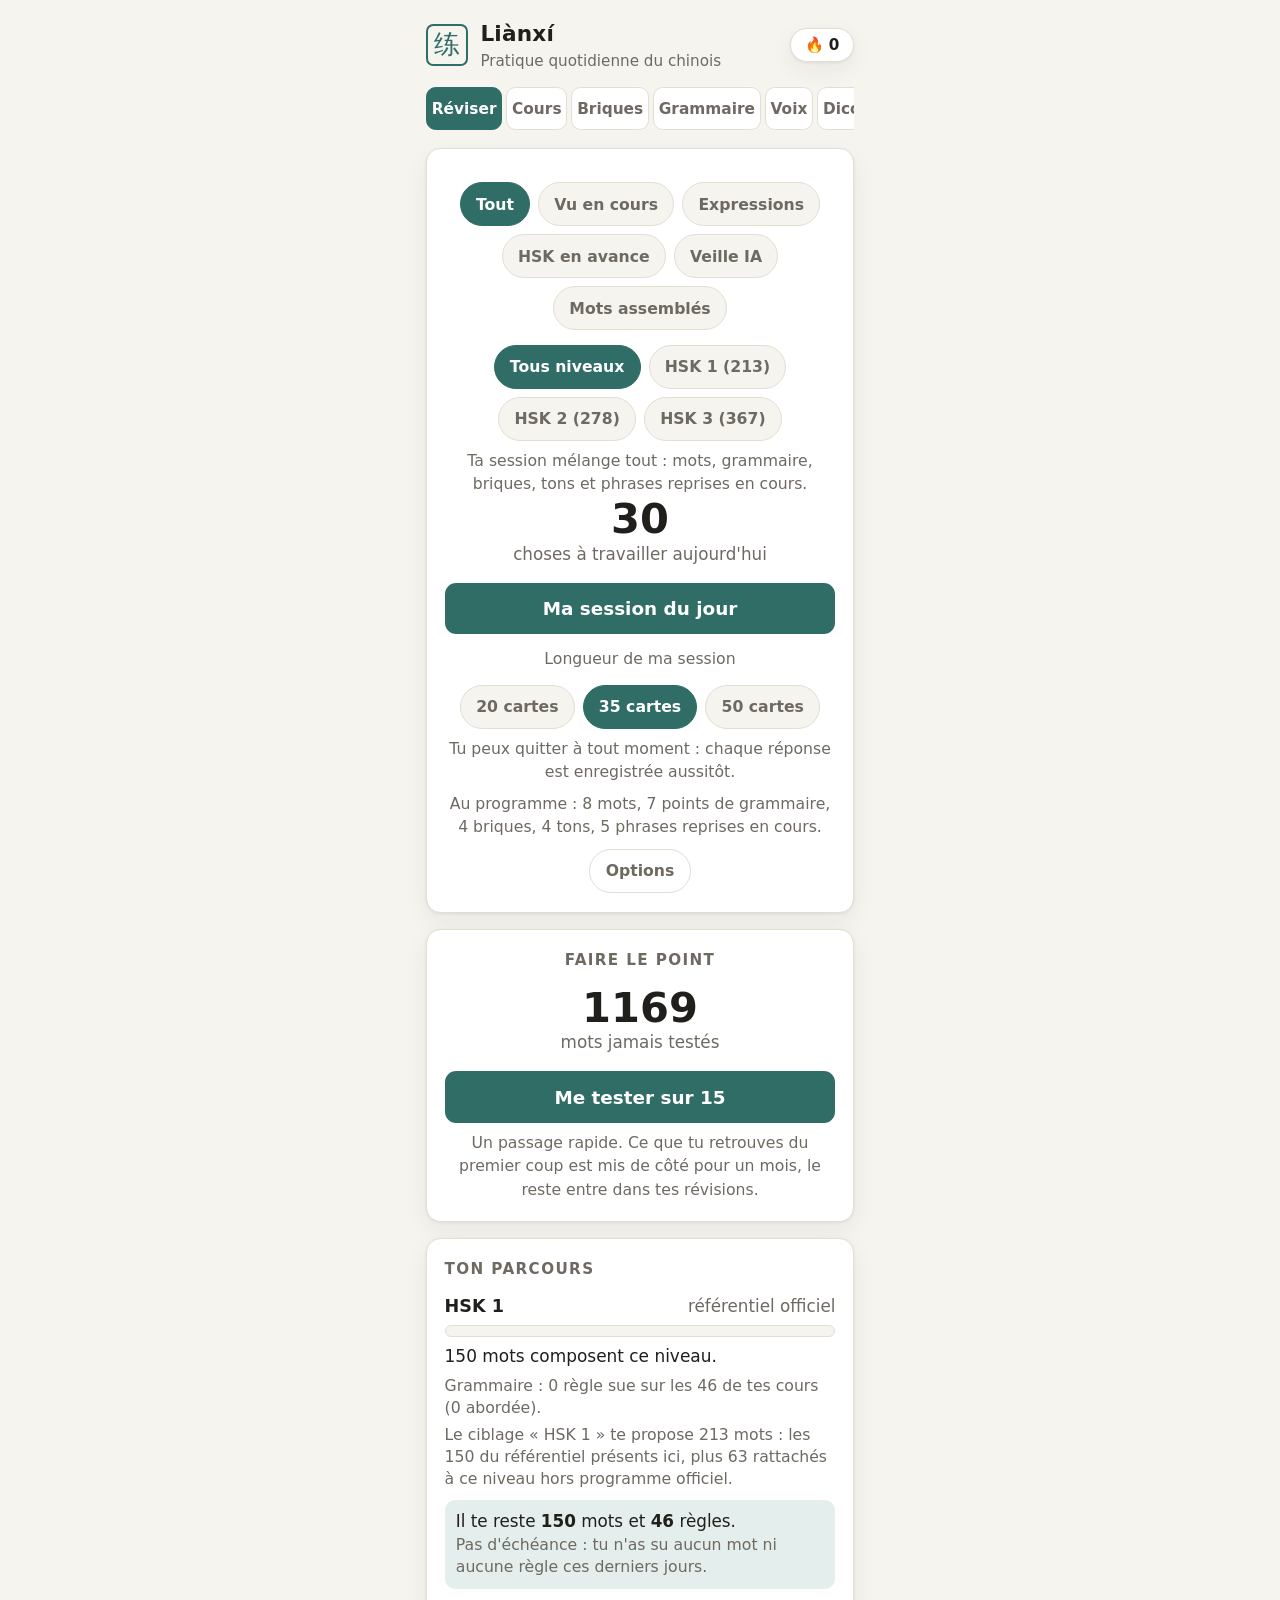
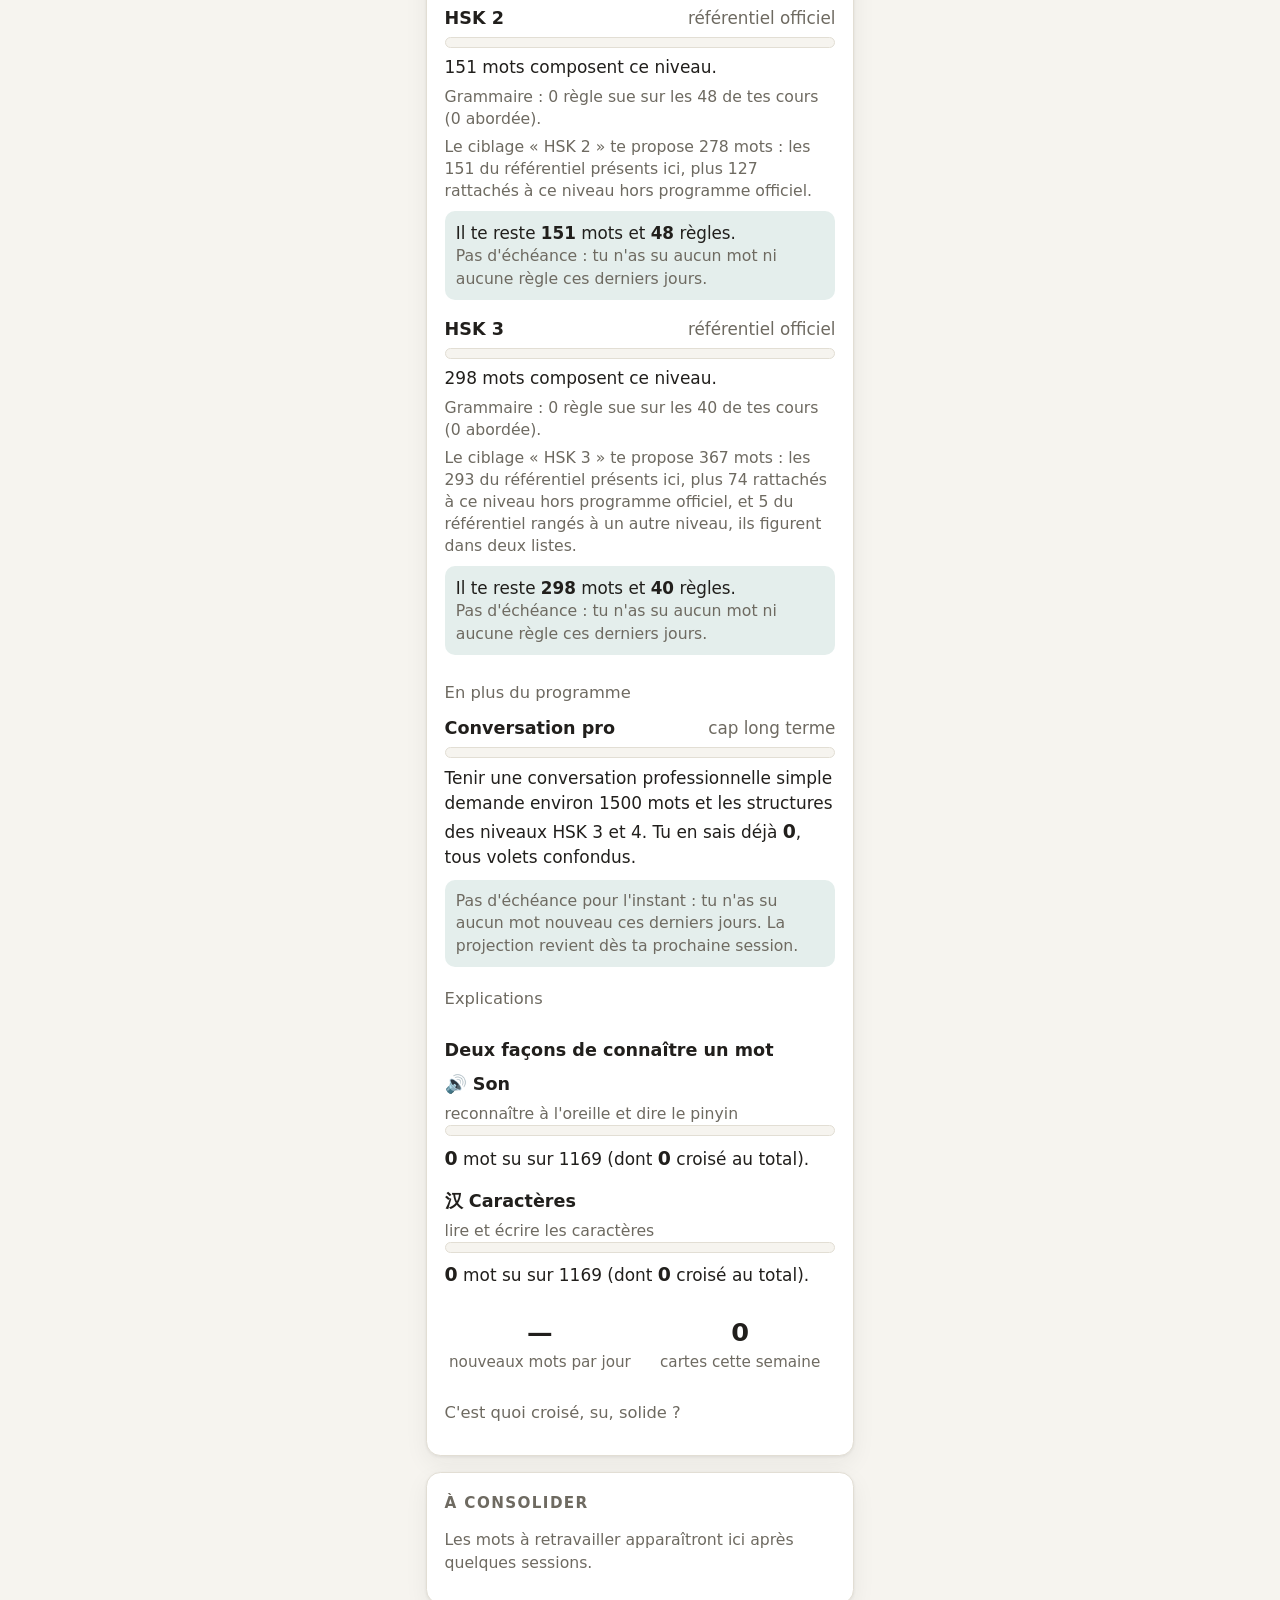
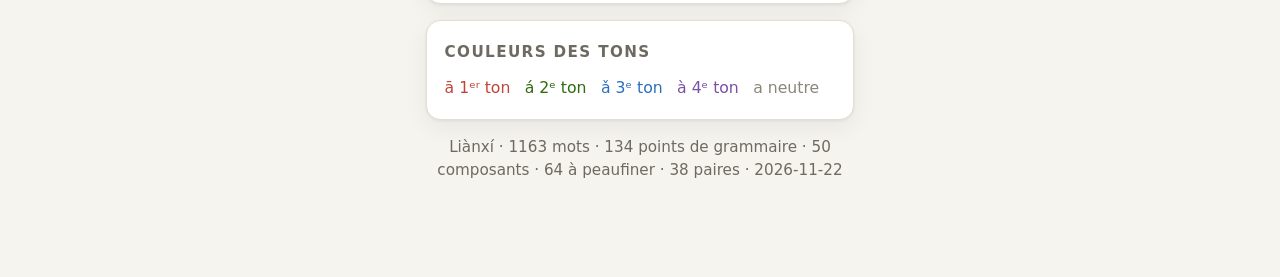
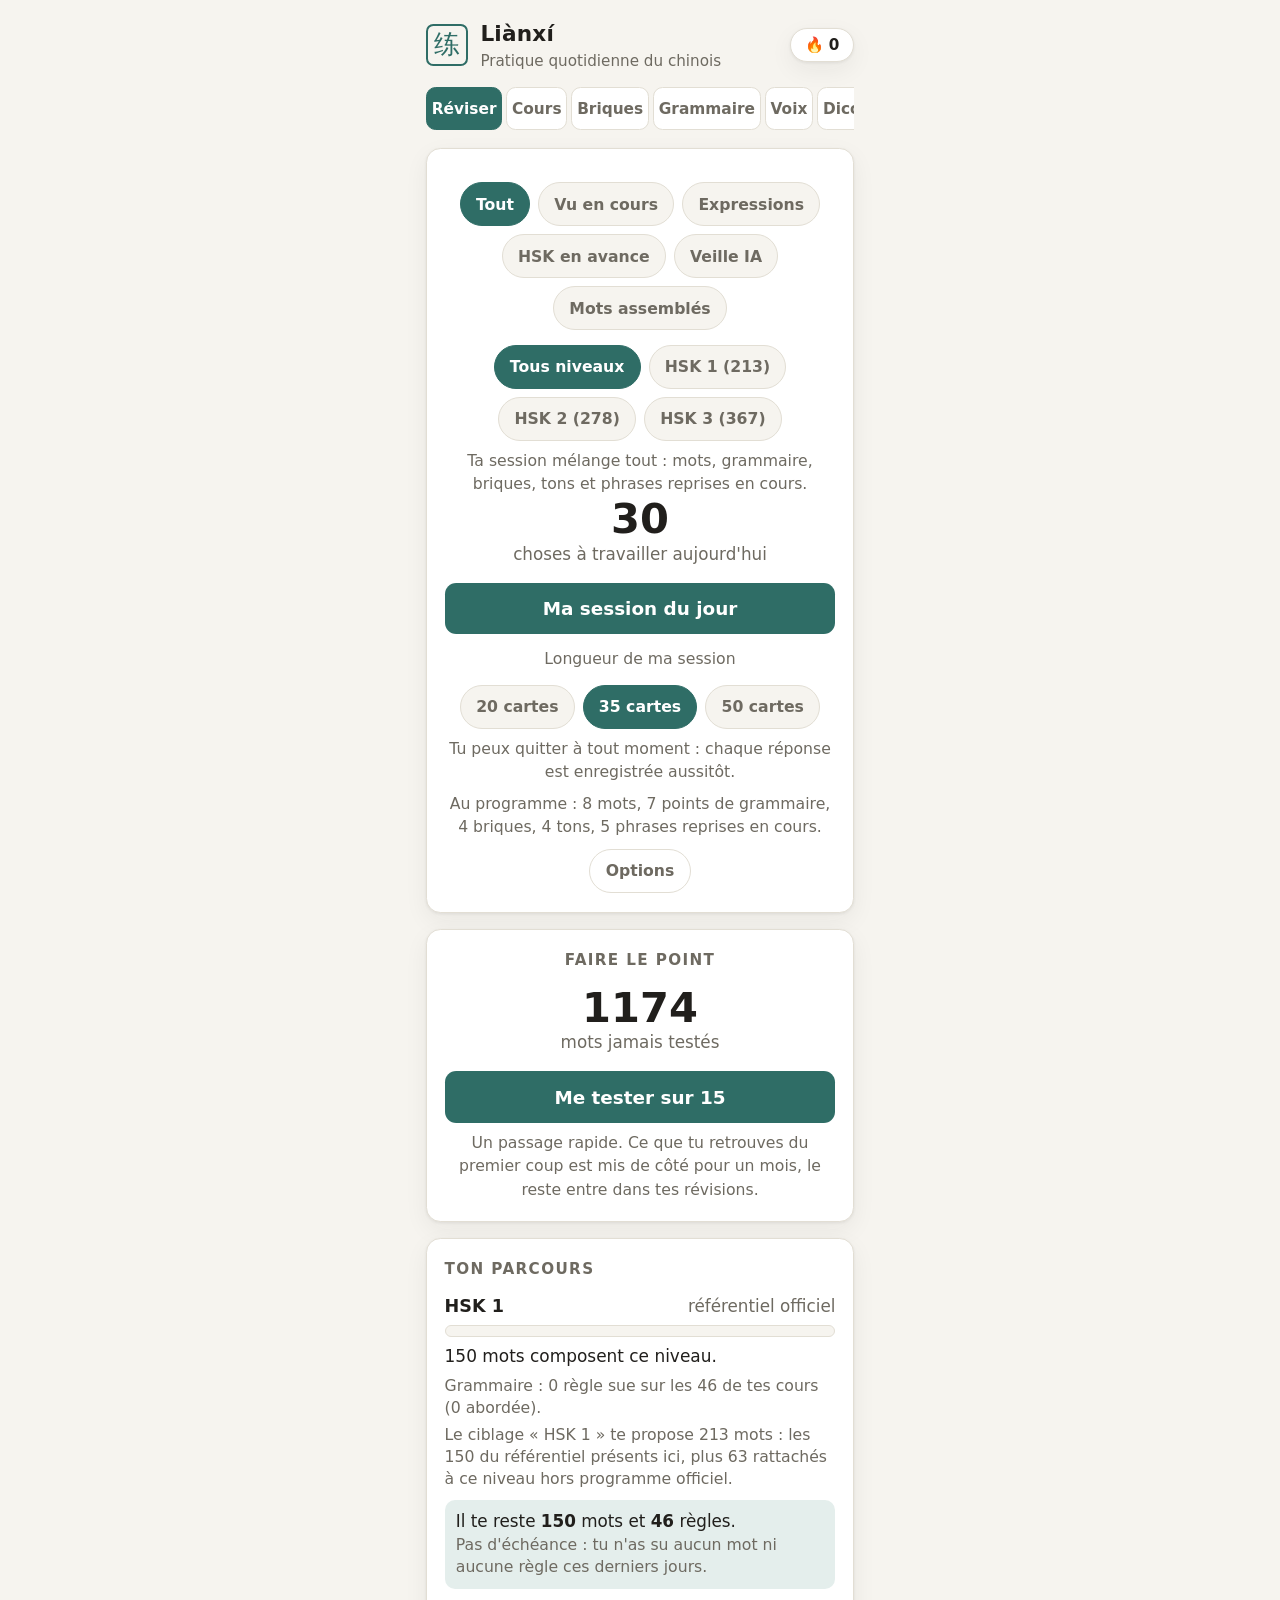
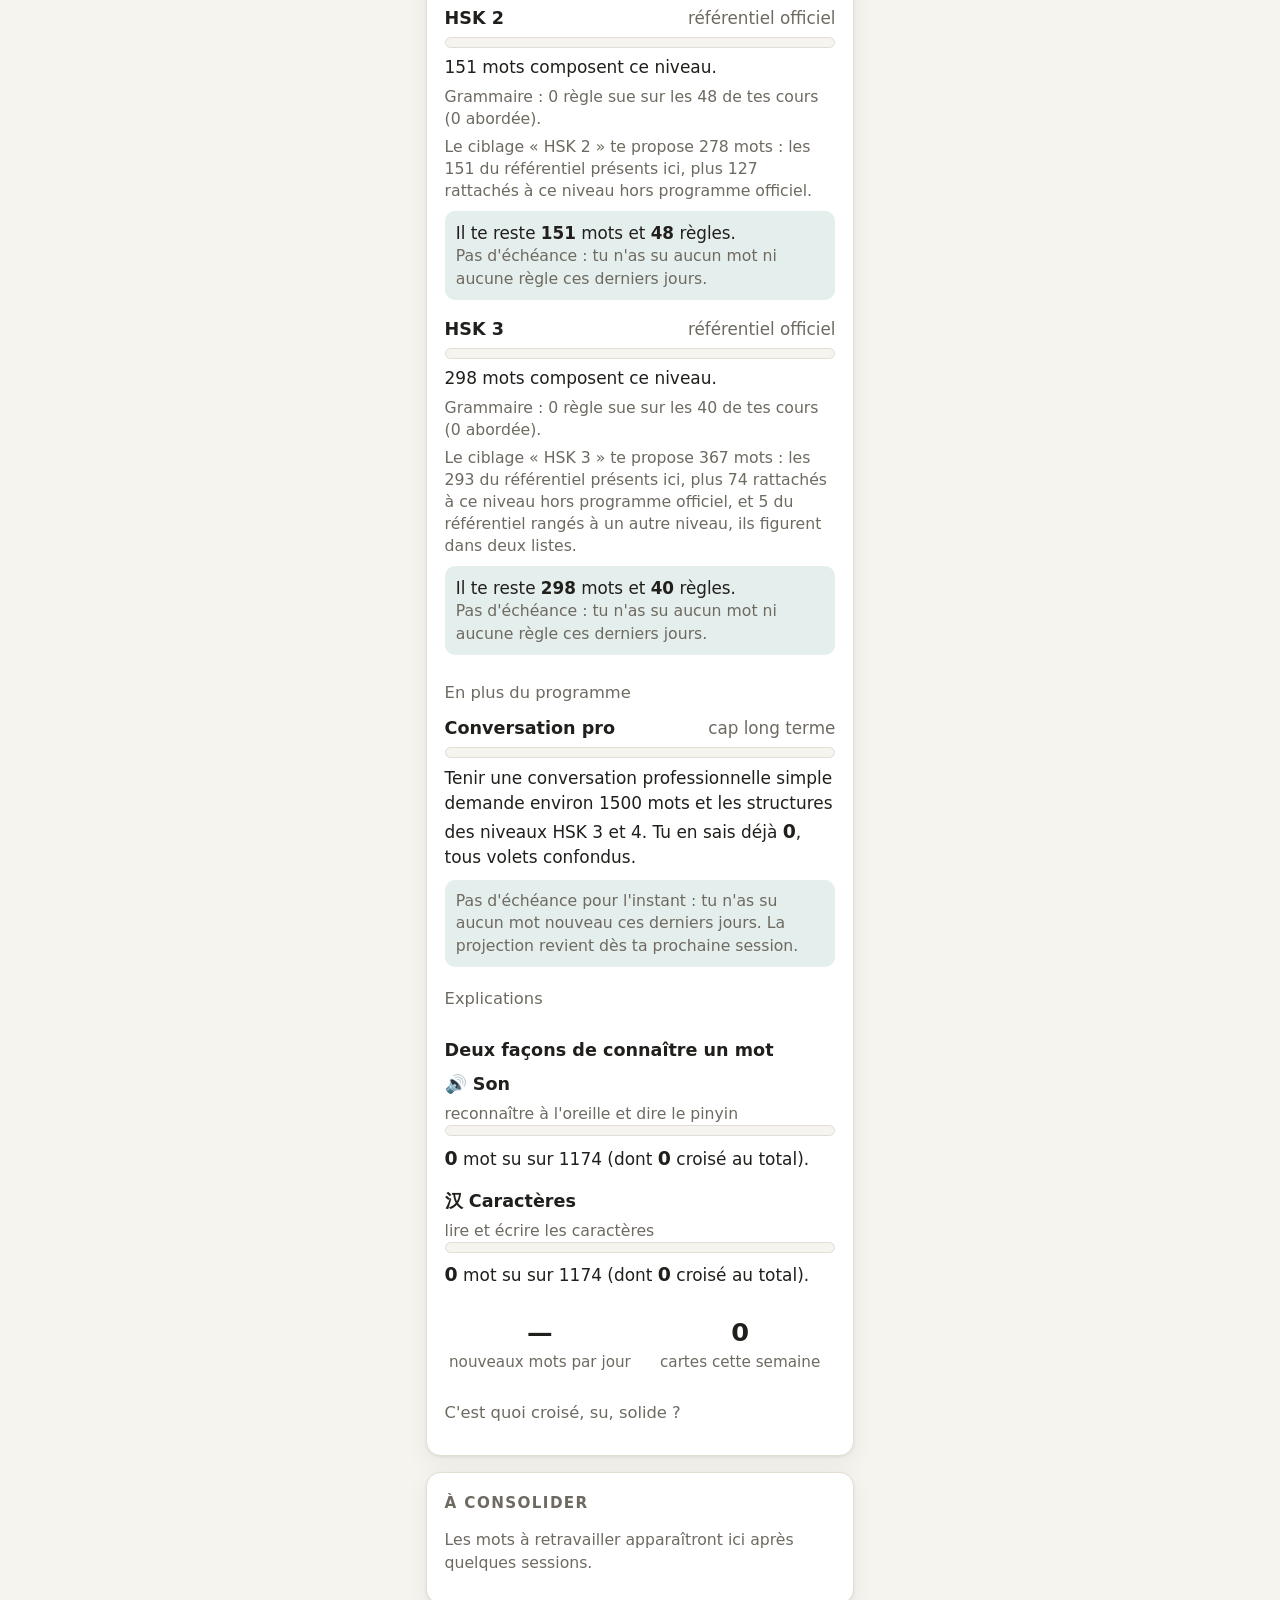
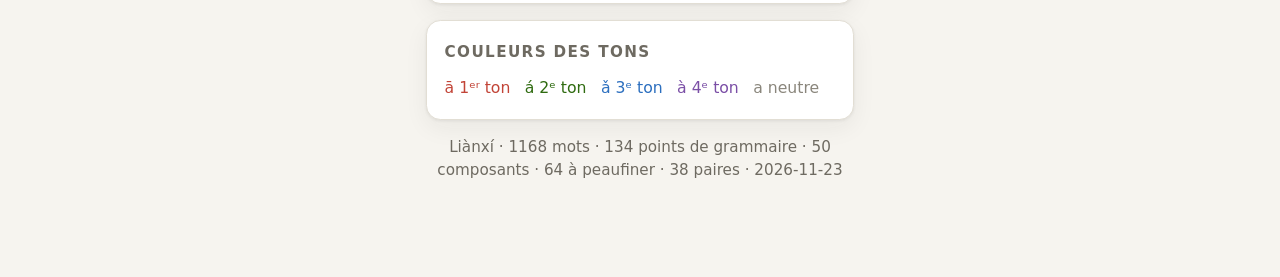
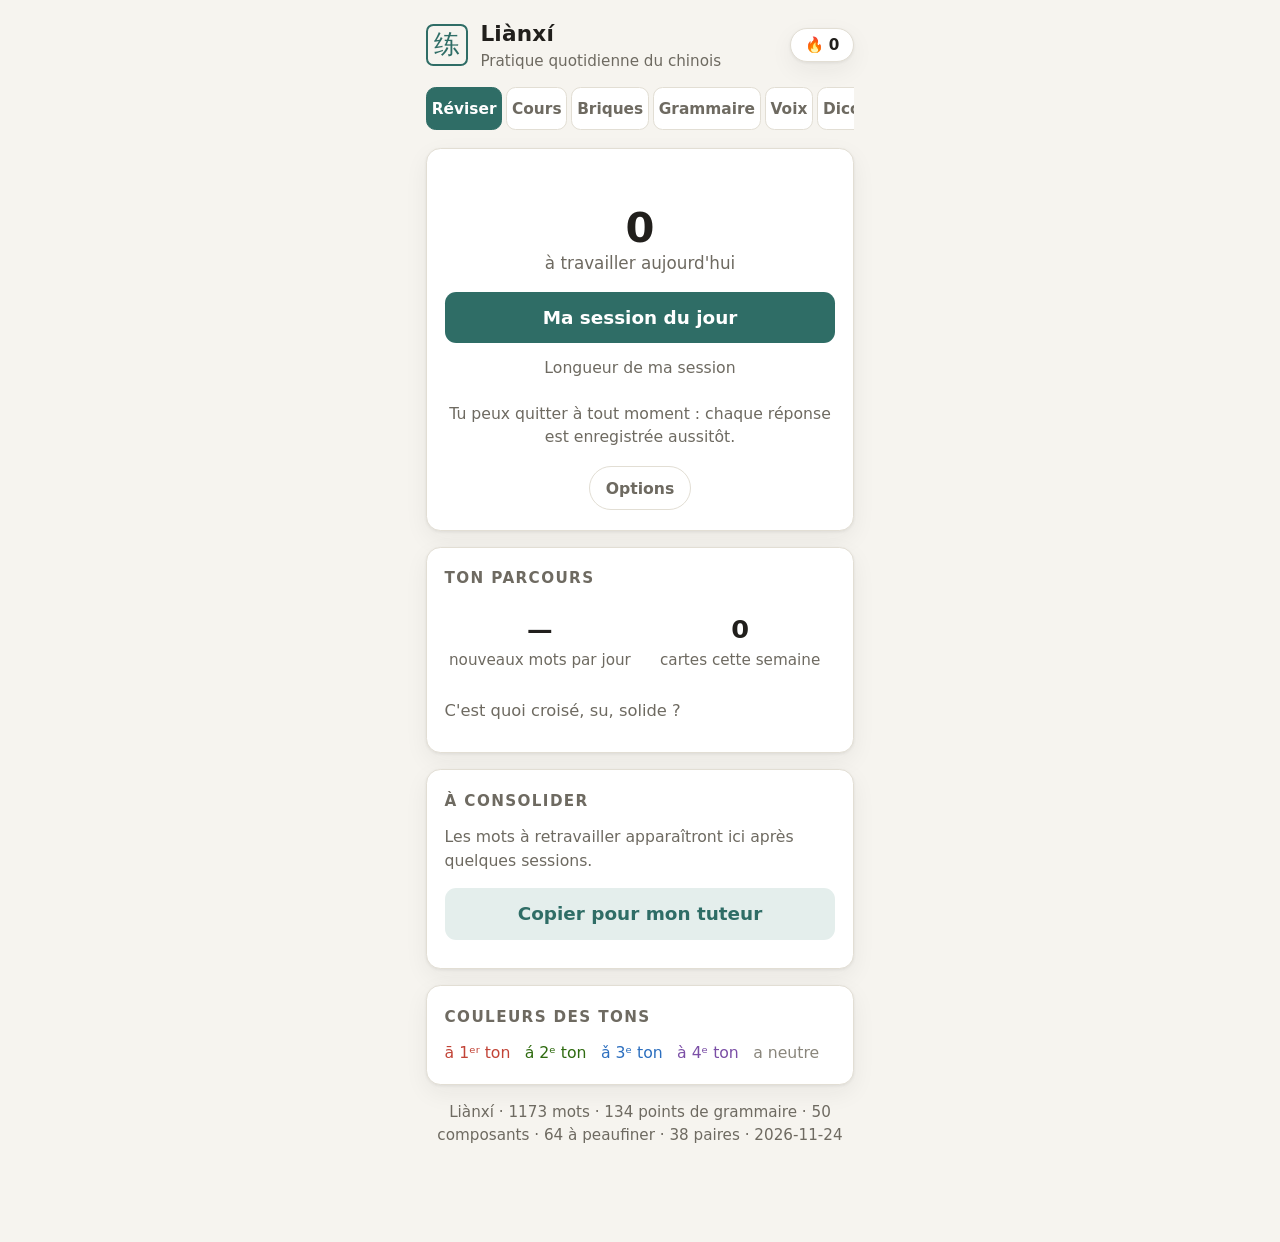
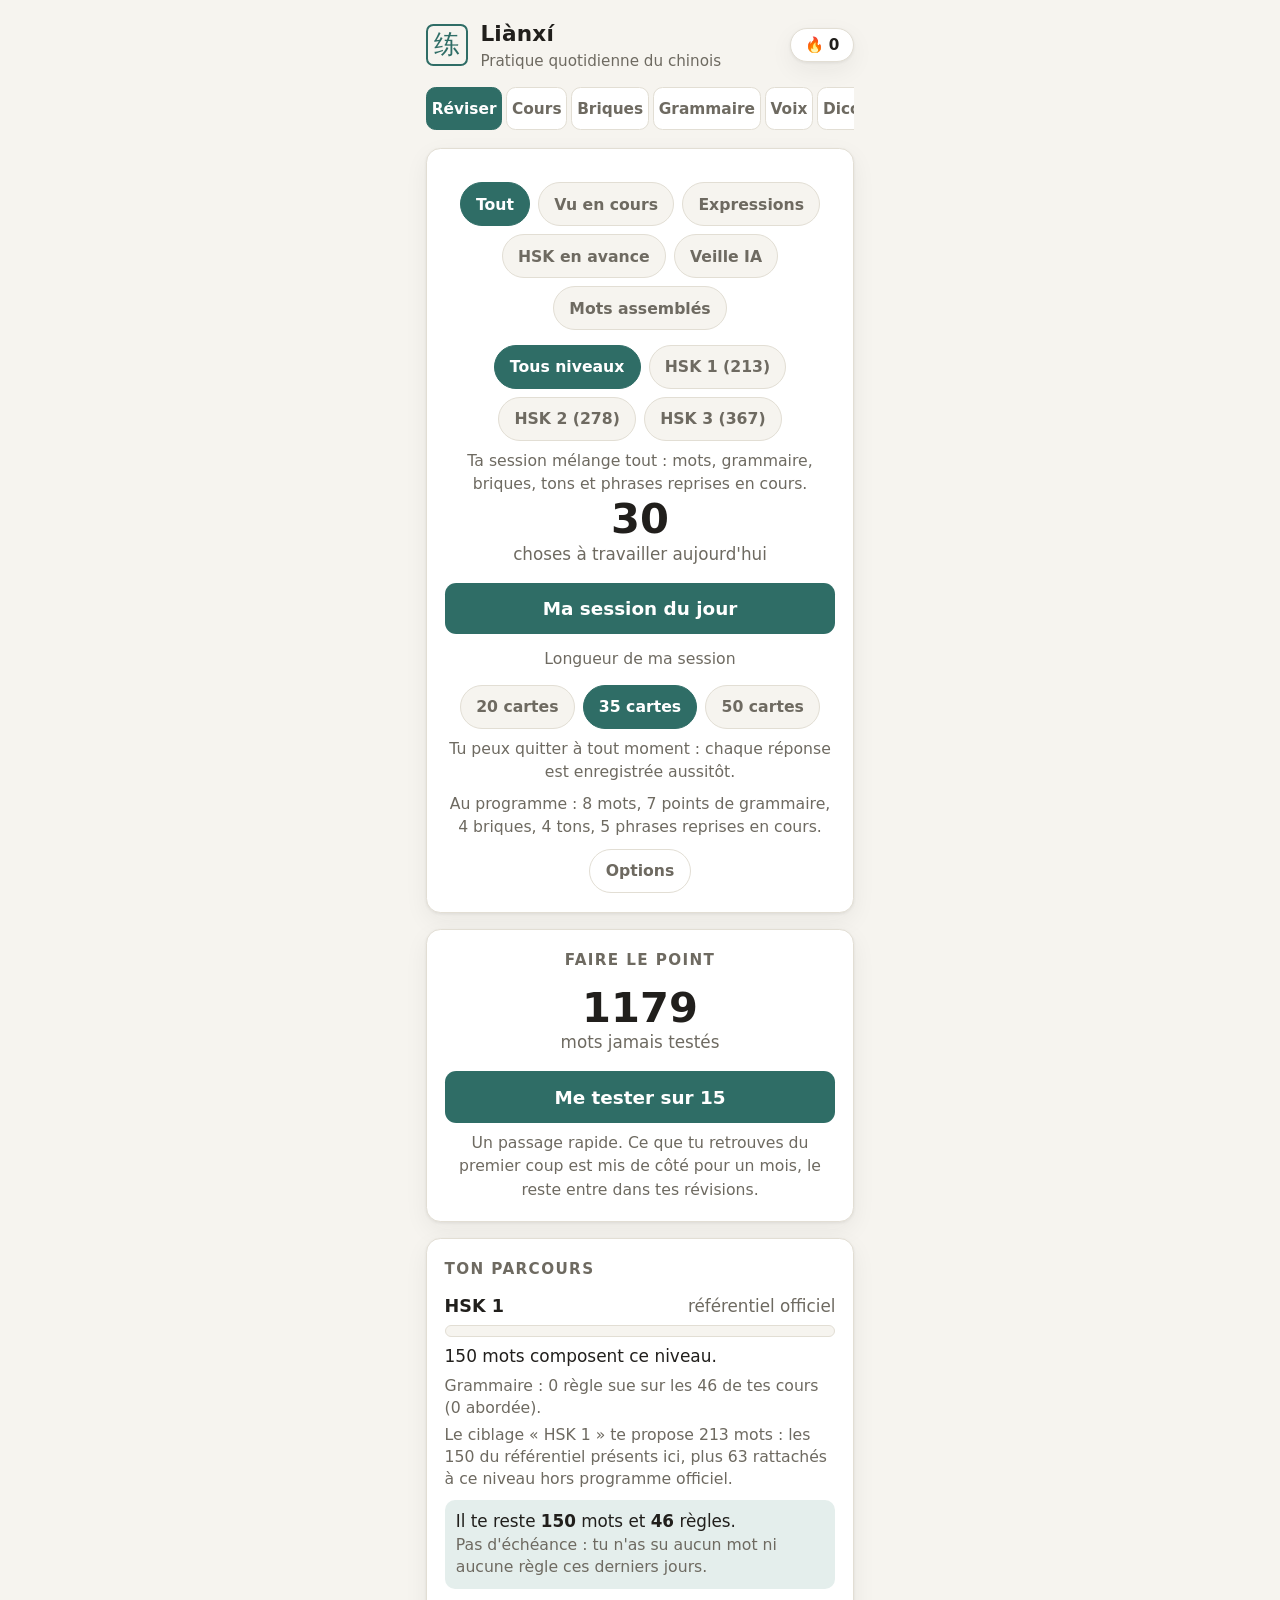
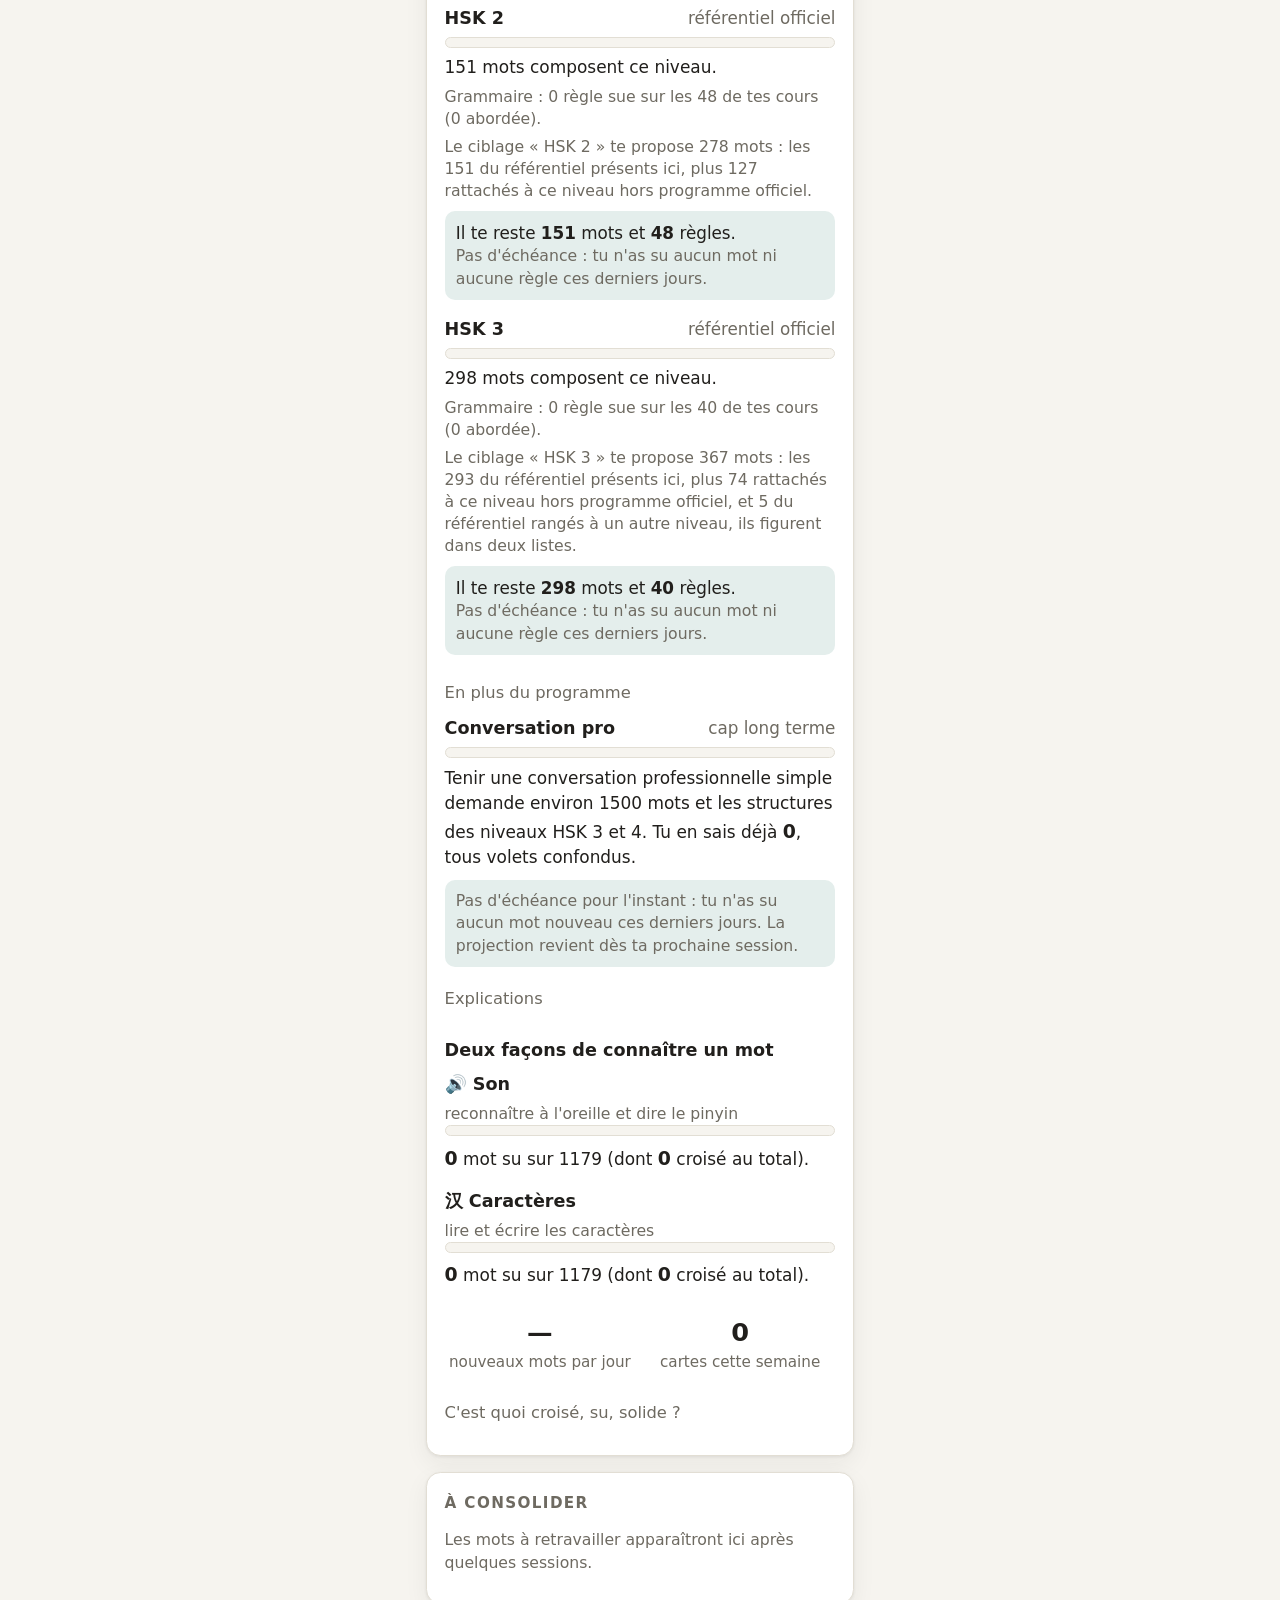
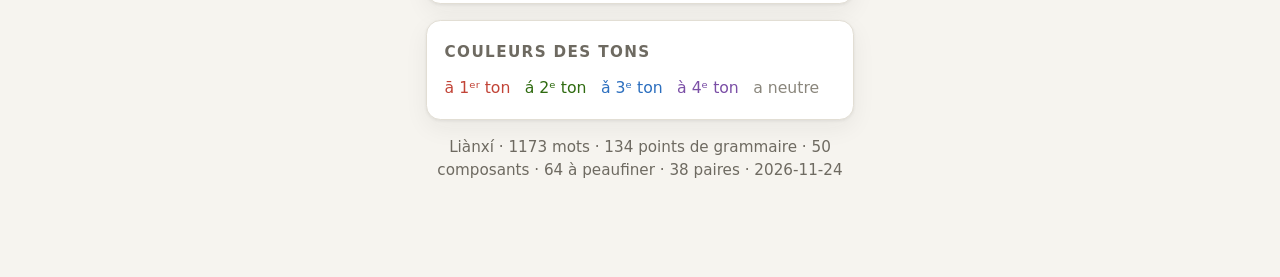
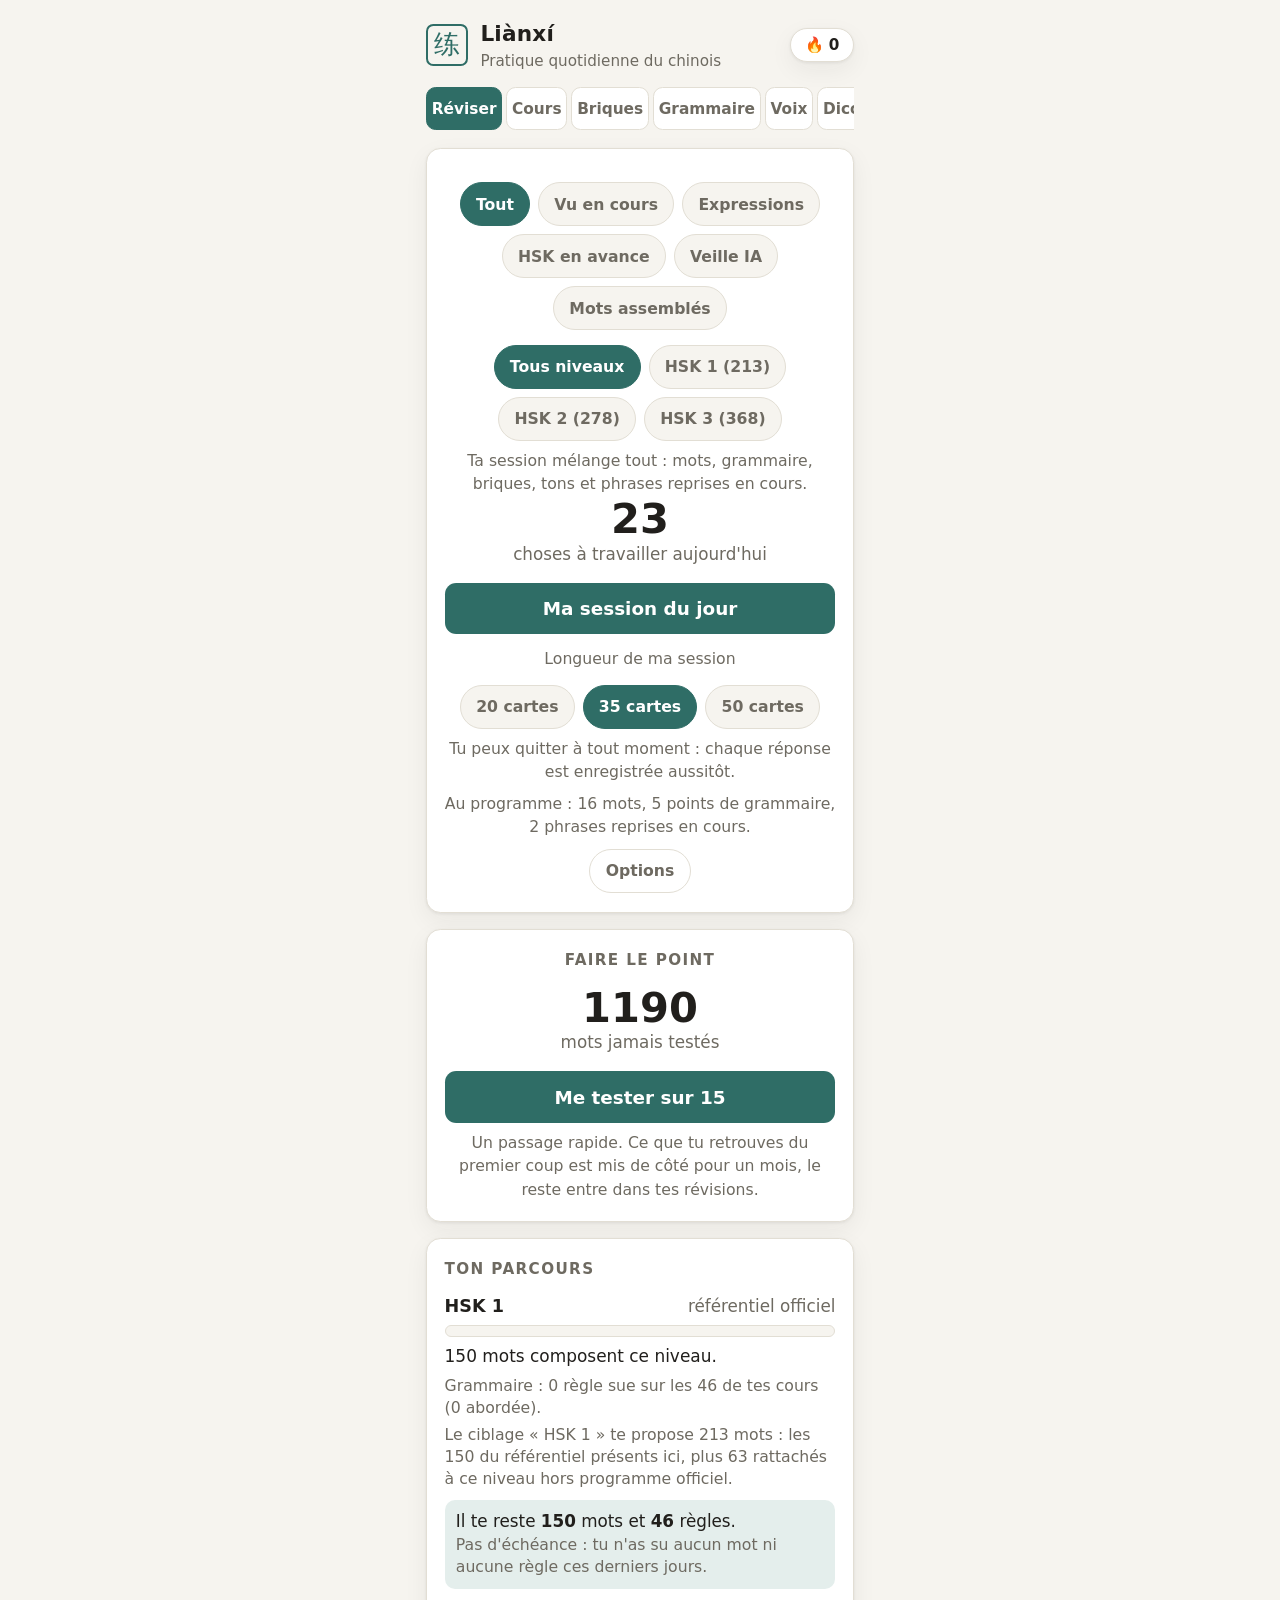
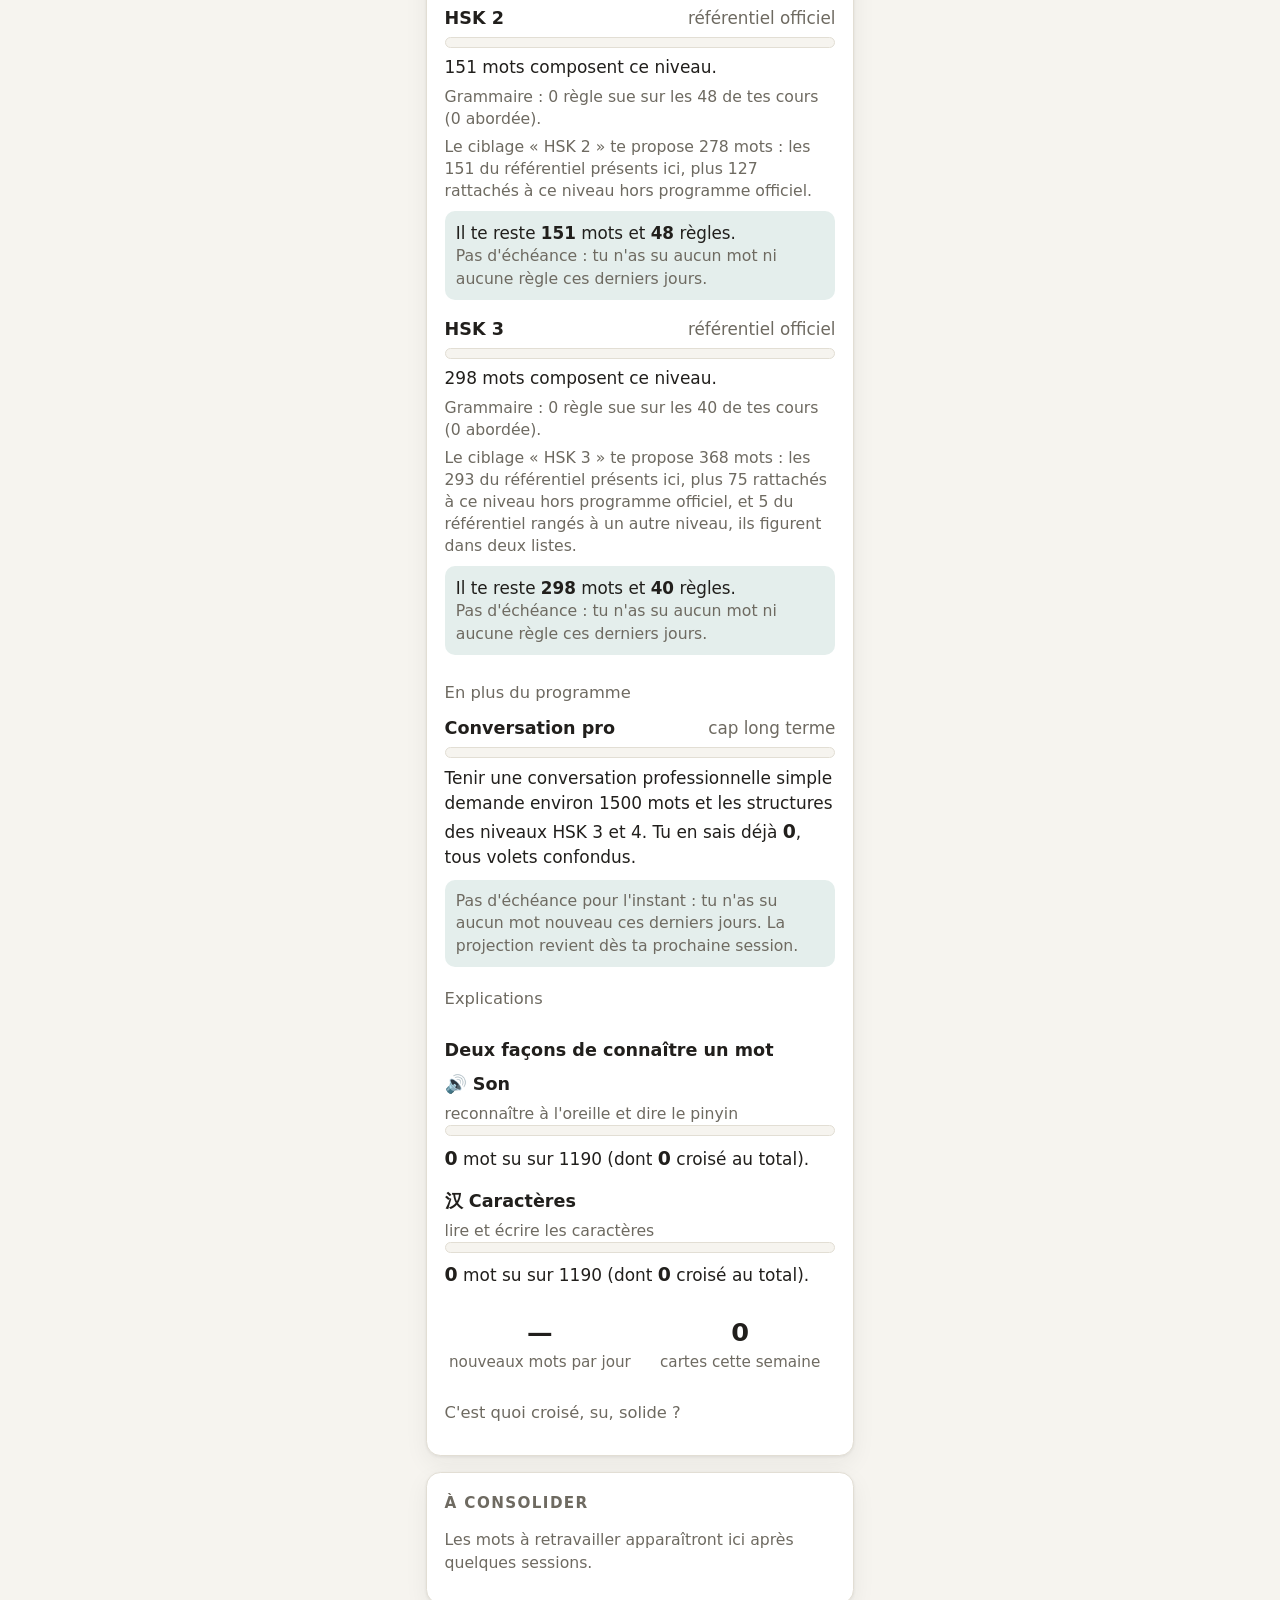
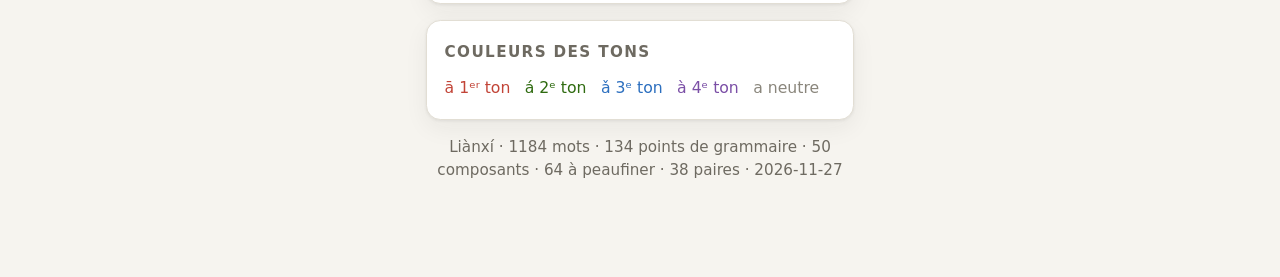
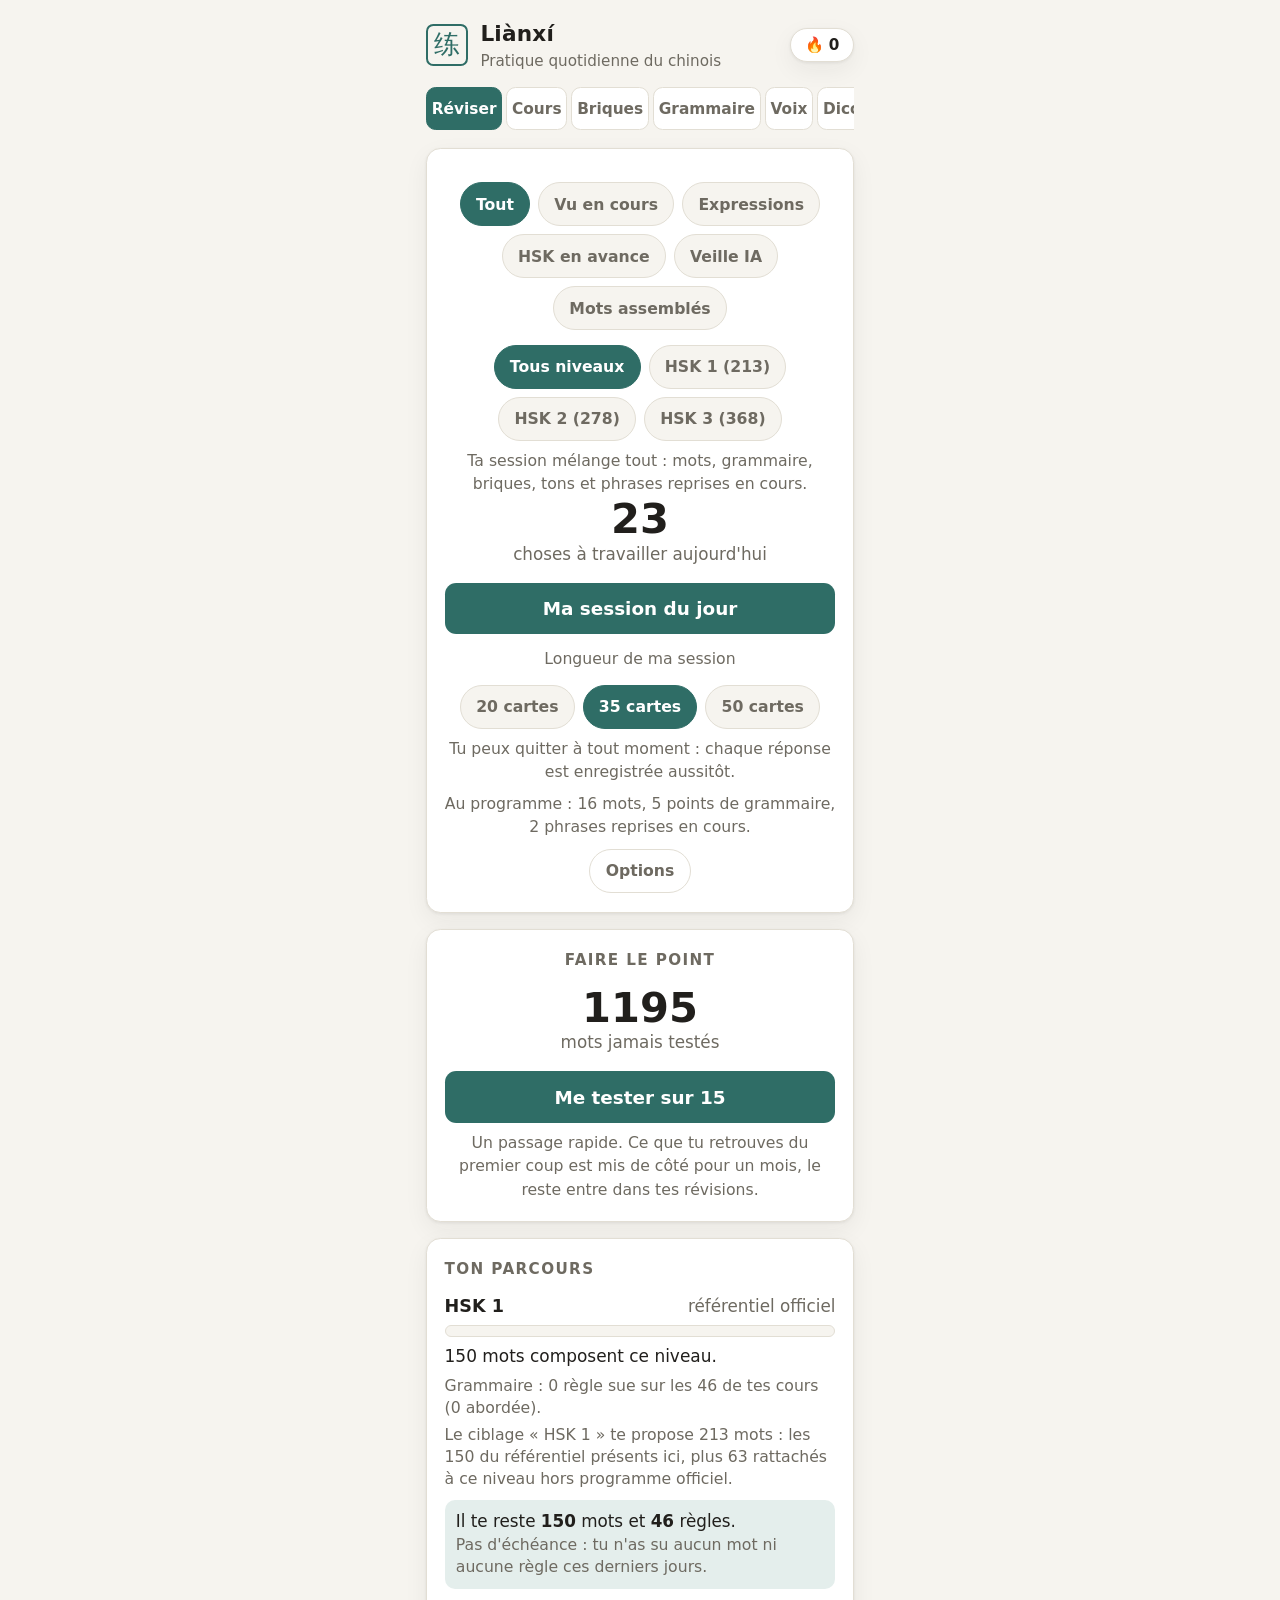
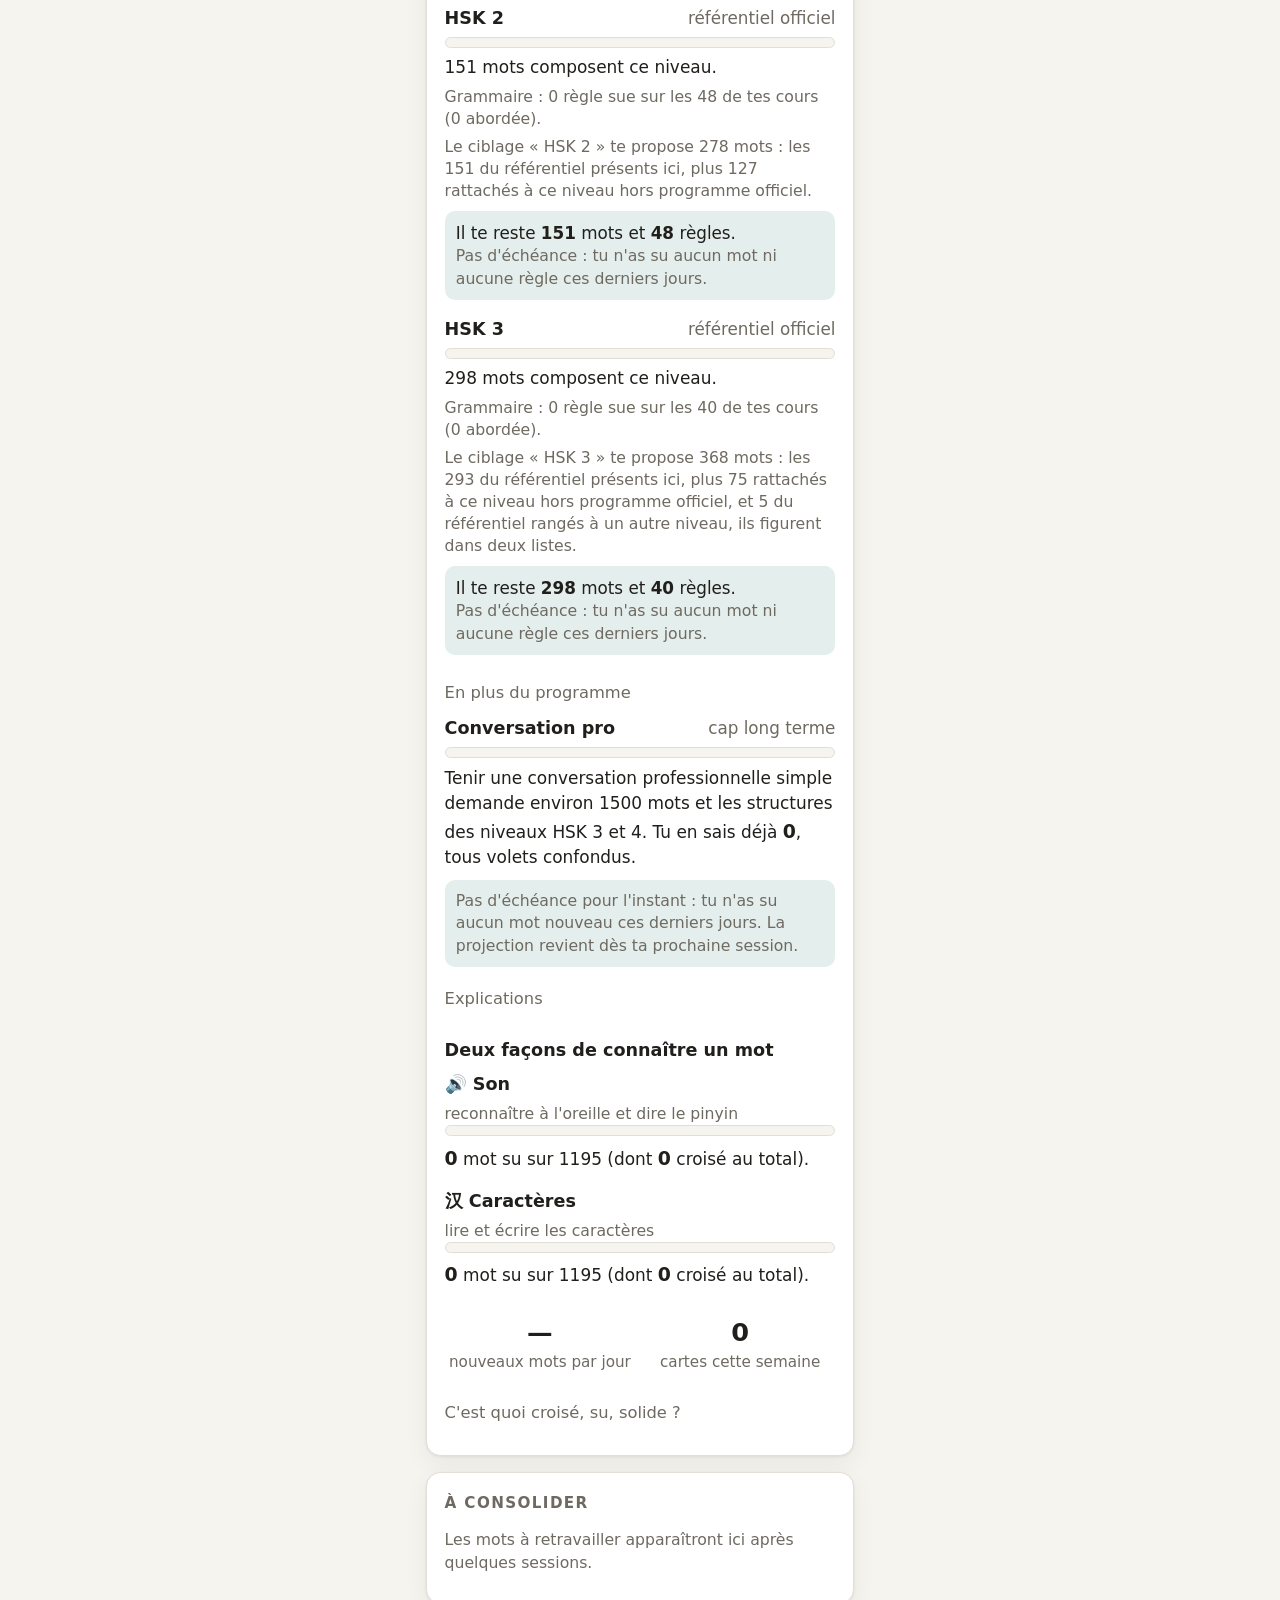
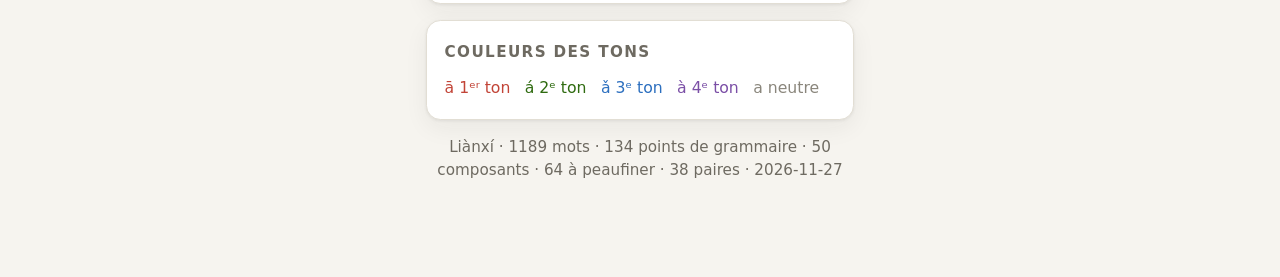
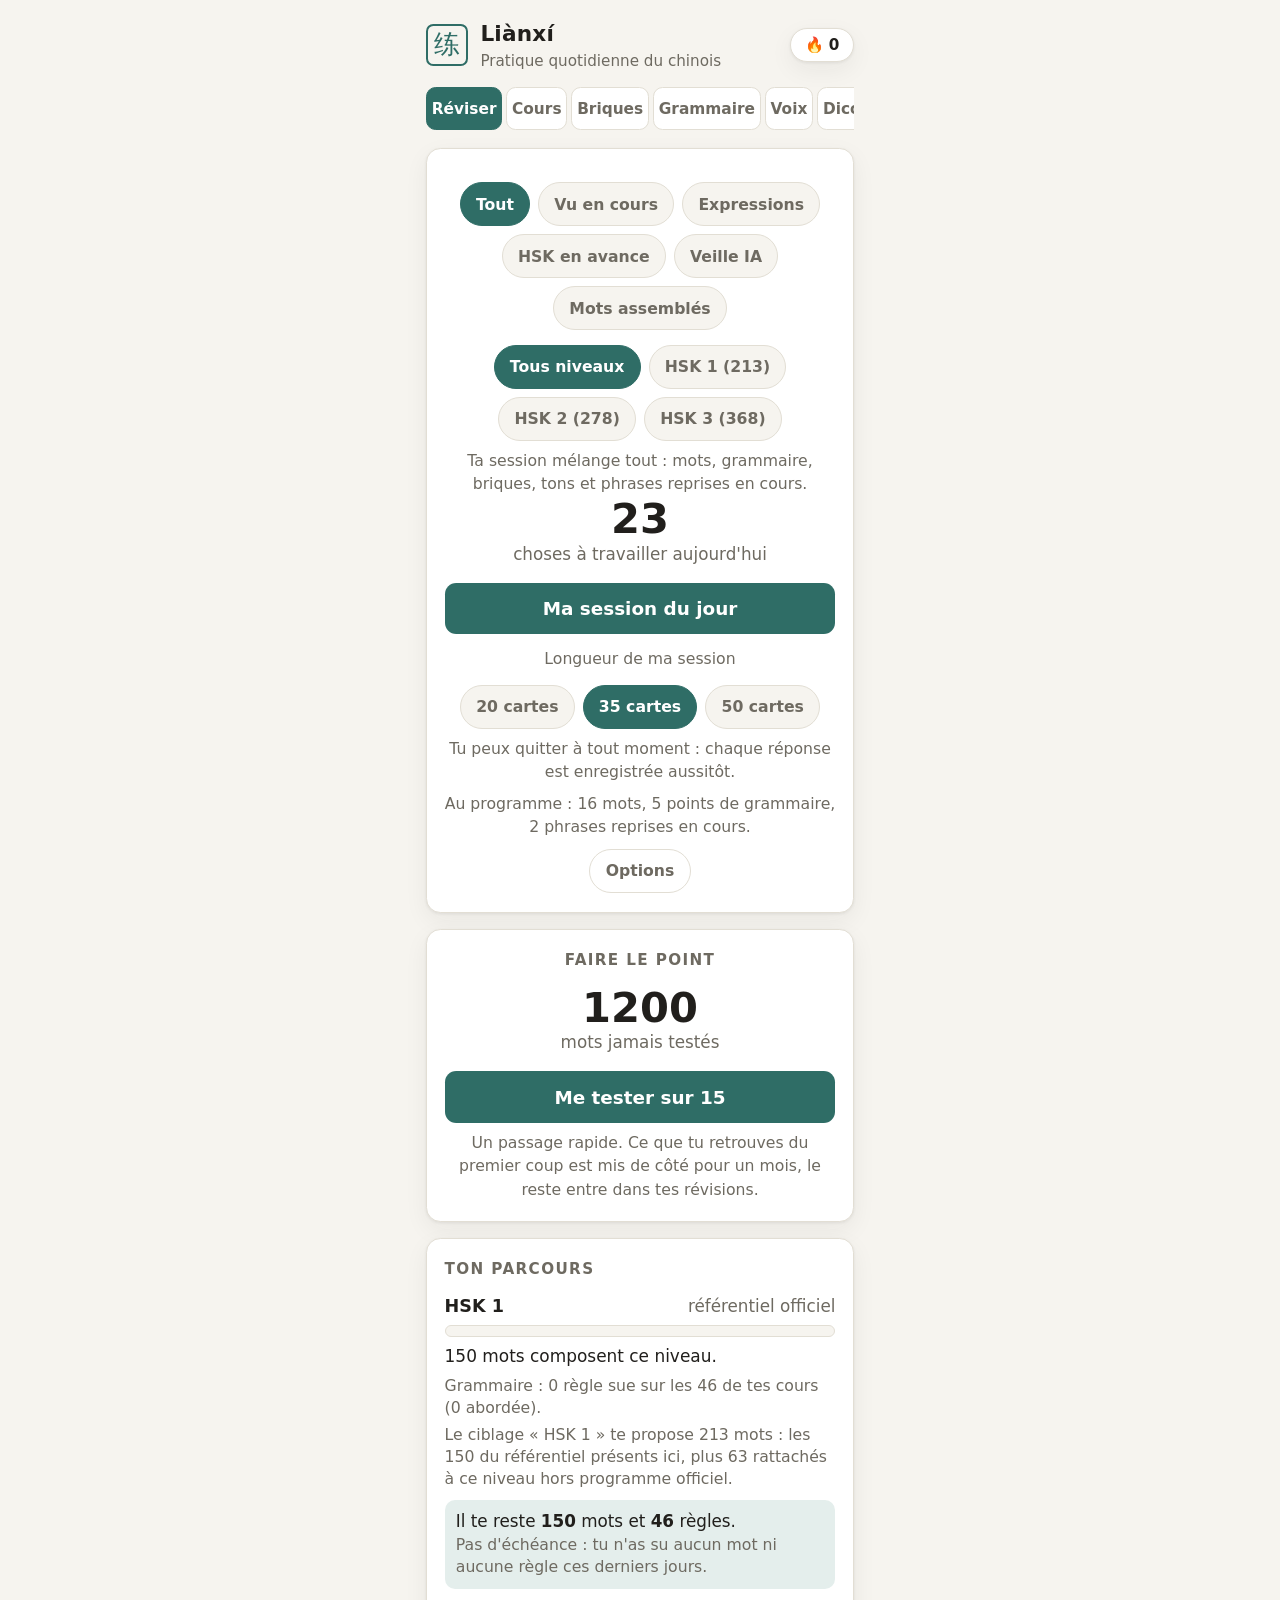
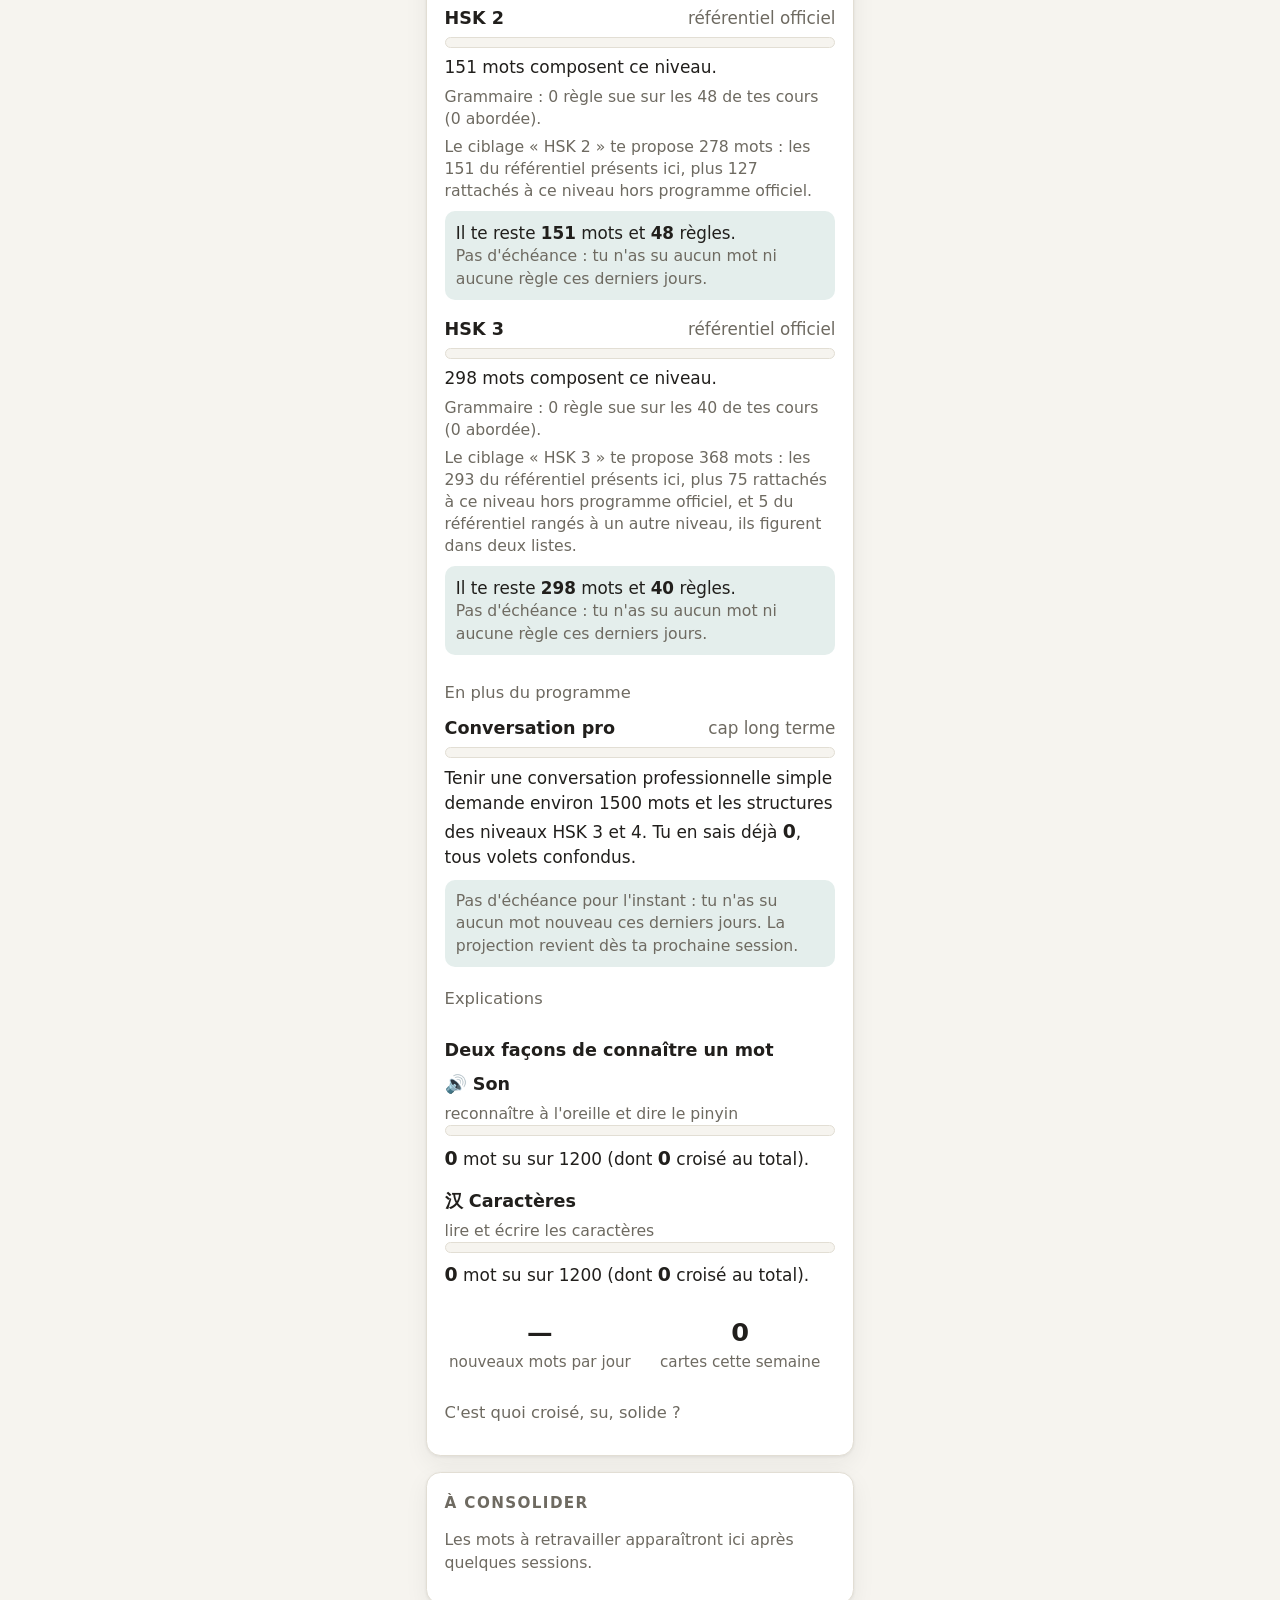
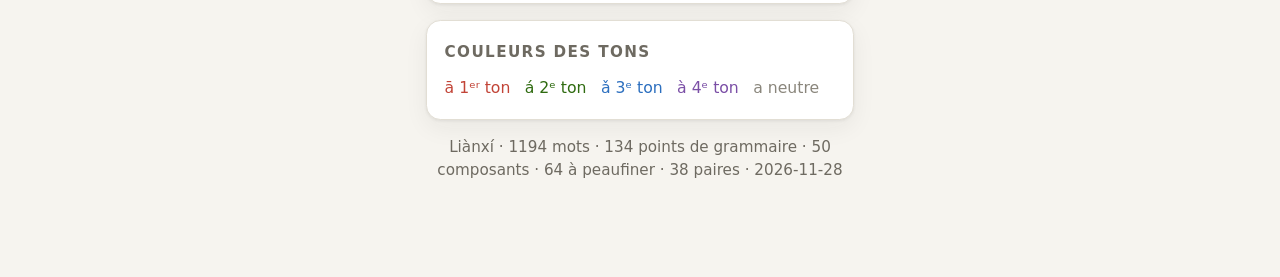
